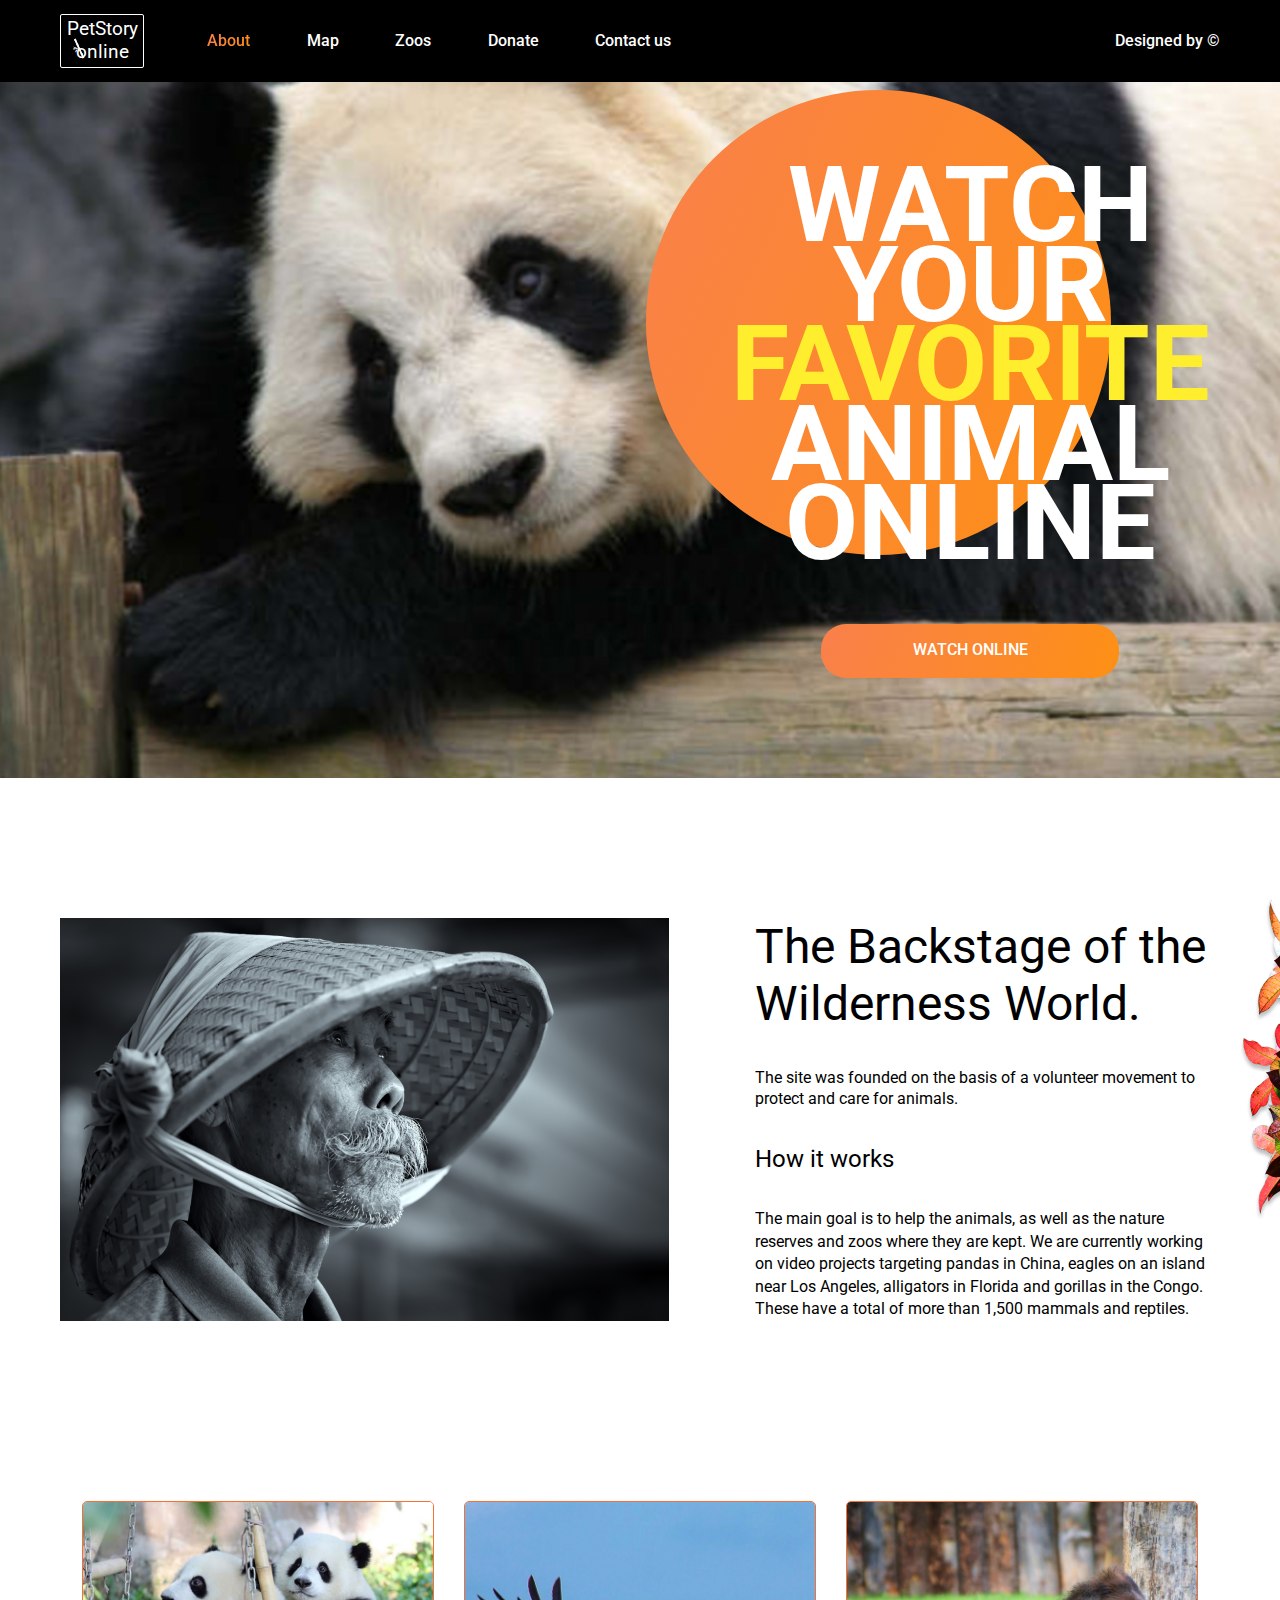
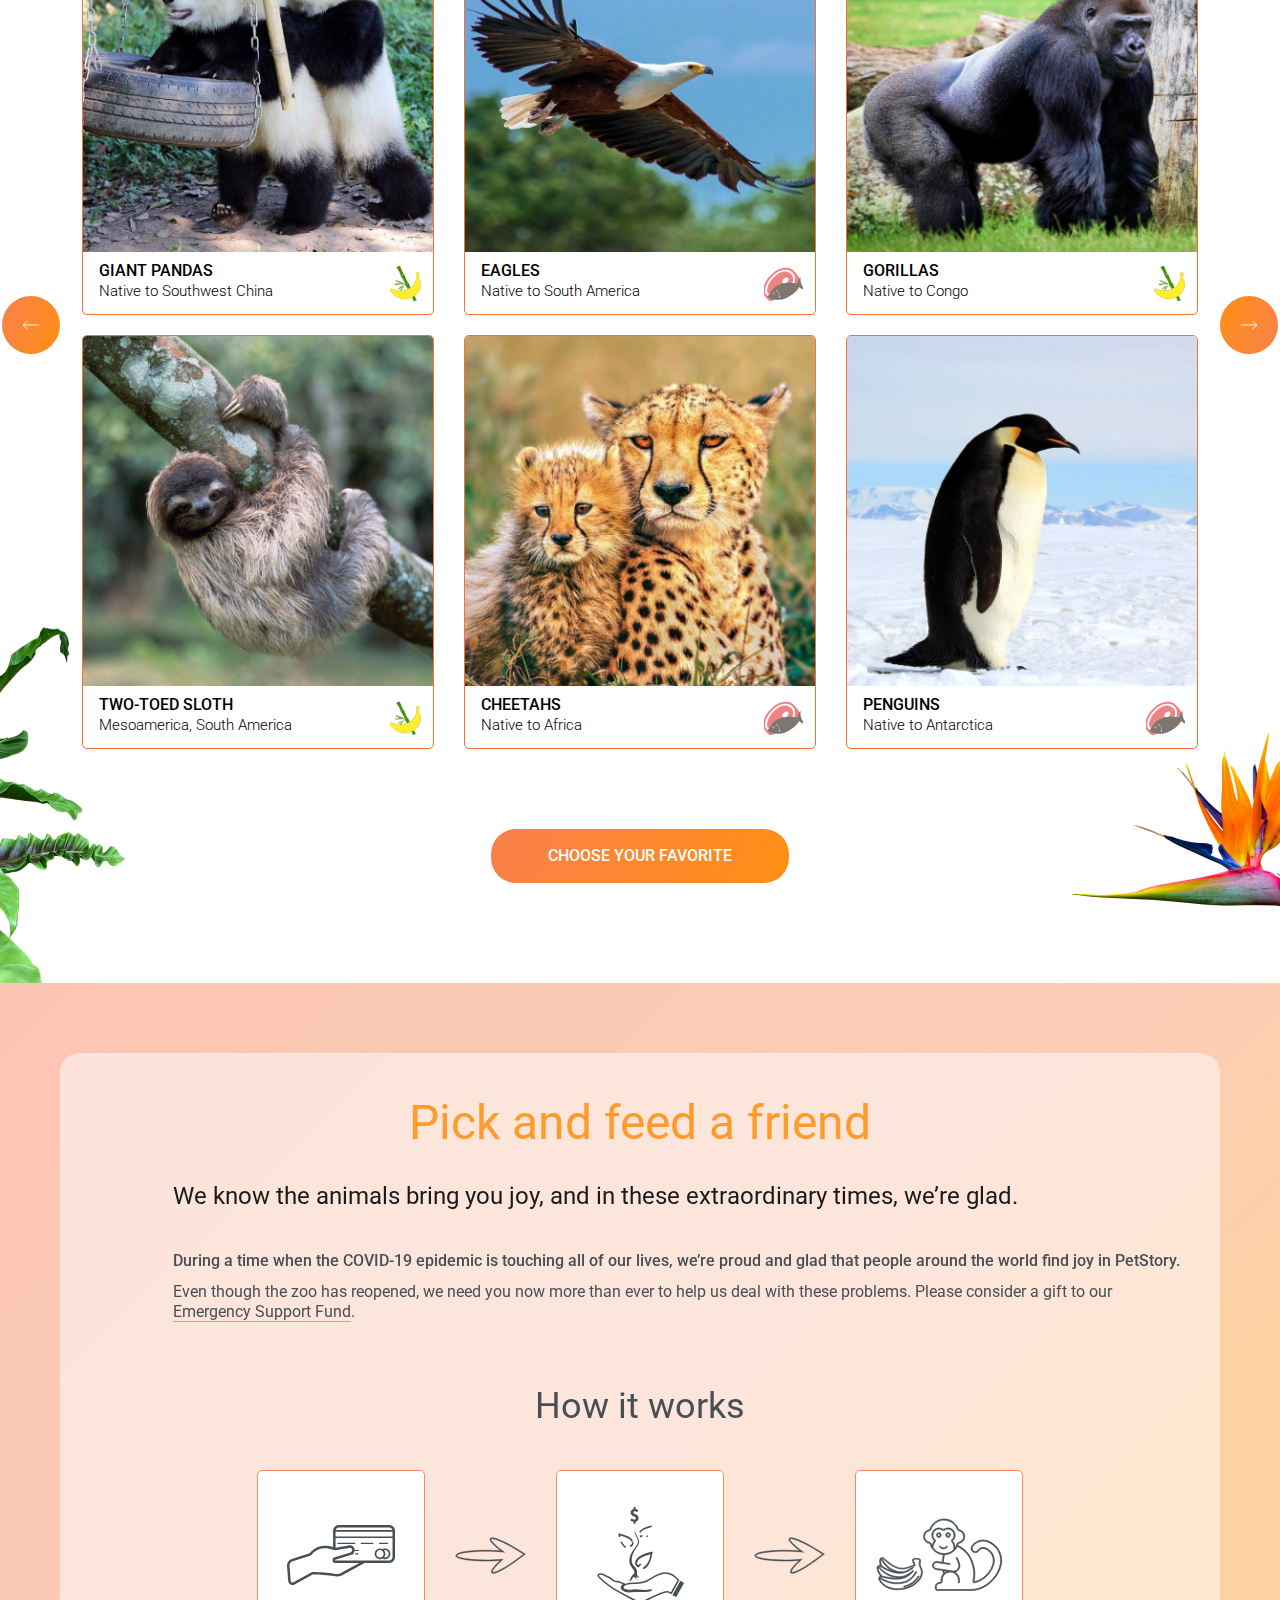
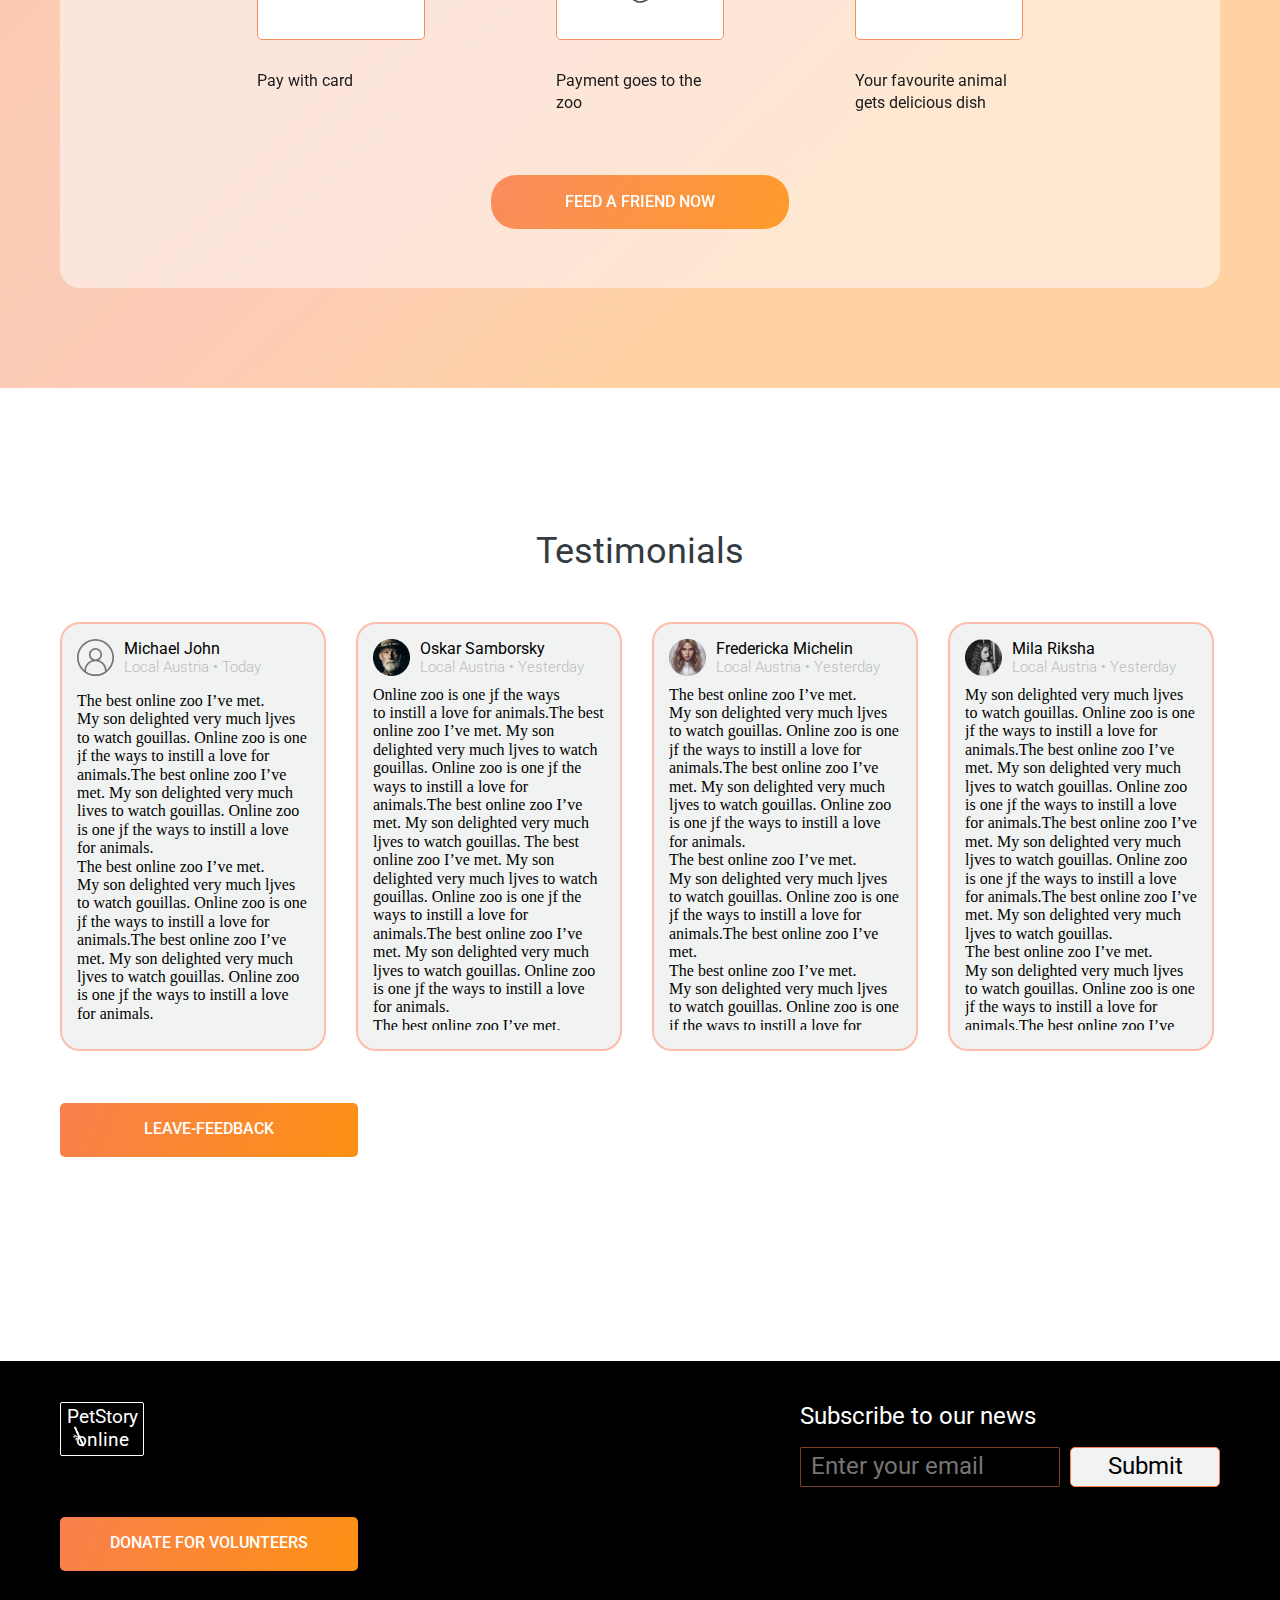
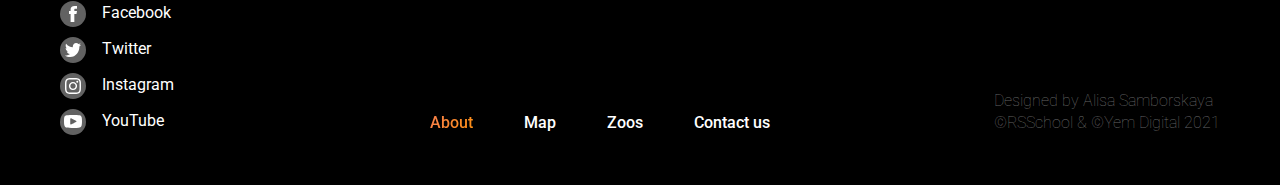
==== pages/main/index.html @ 7a842f22 "fix: elasticity 1600px-width resolution" ====
<!DOCTYPE html>
<html lang="en">

<head>
    <meta charset="UTF-8">
    <link rel="preconnect" href="https://fonts.googleapis.com">
    <link rel="preconnect" href="https://fonts.gstatic.com" crossorigin>
    <link rel="stylesheet"
        href="https://fonts.googleapis.com/css2?family=Roboto:ital,wght@0,300;0,400;0,500;0,700;1,300;1,400;1,500;1,700&display=swap">
    <link rel="stylesheet" href="../../assets/styles/normalize.css">
    <link rel="stylesheet" href="../../assets/styles/myReset.css">
    <link rel="stylesheet" href="styles.css">
    <title>PetStory online - Watch your favorite animal online</title>
</head>

<body>
    <div class="header-wrapper">
        <div class="content-wrapper">

            <h1 class="main-title">PetStory Online</h1>

            <header class="main-header">

                <a href="#" class="logo">
                    <p class="logo-text">PetStory online</p>
                    <svg class="logo-bamboo" width="12" height="21" viewBox="0 0 12 21" fill="none"
                        xmlns="http://www.w3.org/2000/svg">
                        <mask id="path-1-inside-1_52043_54" fill="white">
                            <path fill-rule="evenodd" clip-rule="evenodd"
                                d="M10.3804 19.9314C10.1302 18.9283 9.38426 17.7502 8.80318 16.4777C9.30125 17.5684 9.79932 18.659 10.3804 19.9314ZM11.7837 19.8168C10.9547 18.4569 10.4556 16.9084 9.95636 15.3599C9.54243 14.9089 9.21263 15.0974 8.88283 15.286C8.30623 15.8449 7.72852 15.946 8.39037 16.4845C9.21936 17.8444 9.80044 19.1169 10.2166 20.4836C10.3815 20.3893 10.7113 20.2007 10.8762 20.1064C11.206 19.9179 11.2879 19.6418 11.7837 19.8168ZM8.2221 15.2053C7.97194 14.2022 7.22596 13.024 6.64488 11.7516C7.14295 12.8423 7.64102 13.9329 8.2221 15.2053ZM5.98079 10.2974C5.81364 9.47605 4.98465 8.11615 4.48658 7.0255C4.98465 8.11615 5.3997 9.02501 6.0638 10.4792C6.0638 10.4792 6.0638 10.4792 5.98079 10.2974ZM7.38413 10.1828C6.63814 9.00462 6.13895 7.45615 5.55675 5.7259C5.22582 5.45664 4.89602 5.64521 4.56622 5.83378C3.98963 6.39269 3.41191 6.49377 4.07376 7.0323C4.81974 8.21043 5.48384 9.66462 5.90002 11.0313C6.06492 10.937 6.39472 10.7485 6.55962 10.6542C6.80641 10.2838 6.97131 10.1896 7.38413 10.1828ZM3.82248 5.57131C3.65534 4.74993 2.82634 3.39003 2.32827 2.29938C2.82634 3.39003 3.2414 4.29889 3.90549 5.75309L3.82248 5.57131ZM5.22582 5.45664C4.47984 4.2785 3.98065 2.73003 3.39845 0.999778C3.06752 0.730516 2.73772 0.919086 2.40792 1.10766C1.83133 1.66657 1.1706 1.58588 1.91546 2.30618C2.66144 3.48431 3.32554 4.9385 3.74172 6.3052C3.90662 6.21092 4.23642 6.02235 4.31831 5.74629C4.64811 5.55772 4.81301 5.46343 5.22582 5.45664ZM4.90837 10.6814C4.24764 10.6007 3.75182 10.4257 3.09109 10.345C3.75182 10.4257 4.16463 10.4189 4.90837 10.6814C3.91672 10.3314 3.17298 10.0689 2.26434 9.90077C3.00808 10.1632 3.66881 10.2439 4.66046 10.5939C3.58579 10.0622 2.67716 9.89397 1.85041 9.44973C2.59414 9.7122 3.33788 9.97466 4.41254 10.5064C3.50278 9.88038 2.51113 9.53043 1.51948 9.18047C2.51113 9.53043 3.58579 10.0622 4.90837 10.6814C5.15628 10.7689 5.15628 10.7689 4.90837 10.6814ZM4.57857 10.8699C4.57857 10.8699 4.41367 10.9642 4.33065 10.7825C3.09221 10.8028 2.01867 10.7289 1.02815 10.8368C1.93679 11.005 2.92731 10.8971 3.91784 10.7892C2.92731 10.8971 2.10169 10.9107 1.35907 11.1061C2.1847 11.0925 3.17523 10.9846 4.16575 10.8767C3.34013 10.8903 2.59751 11.0857 1.8549 11.2811C2.84542 11.1732 3.58804 10.9778 4.41367 10.9642C3.83595 11.0653 3.25824 11.1664 2.68052 11.2675C3.25824 11.1664 3.83595 11.0653 4.41367 10.9642C4.57857 10.8699 4.57857 10.8699 4.57857 10.8699ZM5.07664 11.9606C4.74683 12.1492 4.50004 12.5195 4.00534 12.8024C4.33514 12.6138 4.58193 12.2434 5.07664 11.9606C4.58193 12.2434 4.00534 12.8024 3.51064 13.0852C4.00534 12.8024 4.41703 12.3377 4.91174 12.0549C4.25213 12.432 3.59253 12.8092 3.01594 13.3681C3.42763 12.9034 4.08723 12.5263 4.74683 12.1492C4.08723 12.5263 3.42763 12.9034 2.76802 13.2806C3.42763 12.9034 4.16912 12.2502 4.99362 11.7788C5.15853 11.6845 5.24154 11.8663 5.07664 11.9606ZM5.15965 12.1424C4.99475 12.2366 4.99475 12.2366 4.99475 12.2366C4.33627 13.0716 3.84269 13.8123 3.51401 14.4587C3.84269 13.8123 4.33627 13.0716 4.74796 12.607C4.41928 13.2534 4.00759 13.718 3.67891 14.3644C4.00759 13.718 4.50117 12.9773 4.82985 12.3309C4.50117 12.9773 4.33739 13.5294 4.0906 13.8998C4.33739 13.5294 4.66607 12.883 4.99475 12.2366C4.83097 12.7888 4.58418 13.1591 4.50229 13.4352C4.74908 13.0648 4.74796 12.607 4.99475 12.2366L5.15965 12.1424ZM5.57134 11.6777C5.73624 11.5834 5.73624 11.5834 5.90114 11.4892C5.98415 11.6709 5.98415 11.6709 6.23206 11.7584C7.06106 13.1183 7.64214 14.3907 8.05832 15.7574C8.22322 15.6632 8.55302 15.4746 8.71792 15.3803C8.96471 15.01 9.12962 14.9157 9.54243 14.9089C8.79645 13.7307 8.29725 12.1823 7.71505 10.452C7.38413 10.1828 7.05432 10.3713 6.72452 10.5599C6.31283 11.0245 5.90002 11.0313 5.81813 11.3074C5.73512 11.1256 5.4872 11.0381 5.40419 10.8563C5.32118 10.6746 5.07327 10.5871 4.65933 10.136C3.58467 9.60432 1.84928 8.9919 0.940646 8.82372C1.18968 9.36904 2.51226 9.98826 3.58692 10.52C2.51338 10.4461 1.11004 10.5608 0.285532 11.0322C1.11228 11.4764 4.16688 11.3346 5.07439 11.0449C5.07439 11.0449 5.23929 10.9506 5.3223 11.1324C5.57022 11.2199 5.81813 11.3074 5.90114 11.4892C5.73624 11.5834 5.57134 11.6777 5.32343 11.5902C5.32343 11.5902 5.15853 11.6845 4.82872 11.8731C3.92121 12.1627 2.84991 13.0045 2.27332 13.5634C2.76915 13.7384 3.75855 13.1727 4.50004 12.5195C4.00646 13.2602 3.431 14.2769 3.10232 14.9233C3.84493 14.728 5.16077 12.6002 5.24154 11.8663C5.40644 11.772 5.40644 11.772 5.57134 11.6777Z" />
                        </mask>
                        <path fill-rule="evenodd" clip-rule="evenodd"
                            d="M10.3804 19.9314C10.1302 18.9283 9.38426 17.7502 8.80318 16.4777C9.30125 17.5684 9.79932 18.659 10.3804 19.9314ZM11.7837 19.8168C10.9547 18.4569 10.4556 16.9084 9.95636 15.3599C9.54243 14.9089 9.21263 15.0974 8.88283 15.286C8.30623 15.8449 7.72852 15.946 8.39037 16.4845C9.21936 17.8444 9.80044 19.1169 10.2166 20.4836C10.3815 20.3893 10.7113 20.2007 10.8762 20.1064C11.206 19.9179 11.2879 19.6418 11.7837 19.8168ZM8.2221 15.2053C7.97194 14.2022 7.22596 13.024 6.64488 11.7516C7.14295 12.8423 7.64102 13.9329 8.2221 15.2053ZM5.98079 10.2974C5.81364 9.47605 4.98465 8.11615 4.48658 7.0255C4.98465 8.11615 5.3997 9.02501 6.0638 10.4792C6.0638 10.4792 6.0638 10.4792 5.98079 10.2974ZM7.38413 10.1828C6.63814 9.00462 6.13895 7.45615 5.55675 5.7259C5.22582 5.45664 4.89602 5.64521 4.56622 5.83378C3.98963 6.39269 3.41191 6.49377 4.07376 7.0323C4.81974 8.21043 5.48384 9.66462 5.90002 11.0313C6.06492 10.937 6.39472 10.7485 6.55962 10.6542C6.80641 10.2838 6.97131 10.1896 7.38413 10.1828ZM3.82248 5.57131C3.65534 4.74993 2.82634 3.39003 2.32827 2.29938C2.82634 3.39003 3.2414 4.29889 3.90549 5.75309L3.82248 5.57131ZM5.22582 5.45664C4.47984 4.2785 3.98065 2.73003 3.39845 0.999778C3.06752 0.730516 2.73772 0.919086 2.40792 1.10766C1.83133 1.66657 1.1706 1.58588 1.91546 2.30618C2.66144 3.48431 3.32554 4.9385 3.74172 6.3052C3.90662 6.21092 4.23642 6.02235 4.31831 5.74629C4.64811 5.55772 4.81301 5.46343 5.22582 5.45664ZM4.90837 10.6814C4.24764 10.6007 3.75182 10.4257 3.09109 10.345C3.75182 10.4257 4.16463 10.4189 4.90837 10.6814C3.91672 10.3314 3.17298 10.0689 2.26434 9.90077C3.00808 10.1632 3.66881 10.2439 4.66046 10.5939C3.58579 10.0622 2.67716 9.89397 1.85041 9.44973C2.59414 9.7122 3.33788 9.97466 4.41254 10.5064C3.50278 9.88038 2.51113 9.53043 1.51948 9.18047C2.51113 9.53043 3.58579 10.0622 4.90837 10.6814C5.15628 10.7689 5.15628 10.7689 4.90837 10.6814ZM4.57857 10.8699C4.57857 10.8699 4.41367 10.9642 4.33065 10.7825C3.09221 10.8028 2.01867 10.7289 1.02815 10.8368C1.93679 11.005 2.92731 10.8971 3.91784 10.7892C2.92731 10.8971 2.10169 10.9107 1.35907 11.1061C2.1847 11.0925 3.17523 10.9846 4.16575 10.8767C3.34013 10.8903 2.59751 11.0857 1.8549 11.2811C2.84542 11.1732 3.58804 10.9778 4.41367 10.9642C3.83595 11.0653 3.25824 11.1664 2.68052 11.2675C3.25824 11.1664 3.83595 11.0653 4.41367 10.9642C4.57857 10.8699 4.57857 10.8699 4.57857 10.8699ZM5.07664 11.9606C4.74683 12.1492 4.50004 12.5195 4.00534 12.8024C4.33514 12.6138 4.58193 12.2434 5.07664 11.9606C4.58193 12.2434 4.00534 12.8024 3.51064 13.0852C4.00534 12.8024 4.41703 12.3377 4.91174 12.0549C4.25213 12.432 3.59253 12.8092 3.01594 13.3681C3.42763 12.9034 4.08723 12.5263 4.74683 12.1492C4.08723 12.5263 3.42763 12.9034 2.76802 13.2806C3.42763 12.9034 4.16912 12.2502 4.99362 11.7788C5.15853 11.6845 5.24154 11.8663 5.07664 11.9606ZM5.15965 12.1424C4.99475 12.2366 4.99475 12.2366 4.99475 12.2366C4.33627 13.0716 3.84269 13.8123 3.51401 14.4587C3.84269 13.8123 4.33627 13.0716 4.74796 12.607C4.41928 13.2534 4.00759 13.718 3.67891 14.3644C4.00759 13.718 4.50117 12.9773 4.82985 12.3309C4.50117 12.9773 4.33739 13.5294 4.0906 13.8998C4.33739 13.5294 4.66607 12.883 4.99475 12.2366C4.83097 12.7888 4.58418 13.1591 4.50229 13.4352C4.74908 13.0648 4.74796 12.607 4.99475 12.2366L5.15965 12.1424ZM5.57134 11.6777C5.73624 11.5834 5.73624 11.5834 5.90114 11.4892C5.98415 11.6709 5.98415 11.6709 6.23206 11.7584C7.06106 13.1183 7.64214 14.3907 8.05832 15.7574C8.22322 15.6632 8.55302 15.4746 8.71792 15.3803C8.96471 15.01 9.12962 14.9157 9.54243 14.9089C8.79645 13.7307 8.29725 12.1823 7.71505 10.452C7.38413 10.1828 7.05432 10.3713 6.72452 10.5599C6.31283 11.0245 5.90002 11.0313 5.81813 11.3074C5.73512 11.1256 5.4872 11.0381 5.40419 10.8563C5.32118 10.6746 5.07327 10.5871 4.65933 10.136C3.58467 9.60432 1.84928 8.9919 0.940646 8.82372C1.18968 9.36904 2.51226 9.98826 3.58692 10.52C2.51338 10.4461 1.11004 10.5608 0.285532 11.0322C1.11228 11.4764 4.16688 11.3346 5.07439 11.0449C5.07439 11.0449 5.23929 10.9506 5.3223 11.1324C5.57022 11.2199 5.81813 11.3074 5.90114 11.4892C5.73624 11.5834 5.57134 11.6777 5.32343 11.5902C5.32343 11.5902 5.15853 11.6845 4.82872 11.8731C3.92121 12.1627 2.84991 13.0045 2.27332 13.5634C2.76915 13.7384 3.75855 13.1727 4.50004 12.5195C4.00646 13.2602 3.431 14.2769 3.10232 14.9233C3.84493 14.728 5.16077 12.6002 5.24154 11.8663C5.40644 11.772 5.40644 11.772 5.57134 11.6777Z"
                            fill="white" />
                        <path class="logo-bamboo-color"
                            d="M10.3804 19.9314L11.4861 19.5538L9.34873 20.5213L10.3804 19.9314ZM11.7837 19.8168L12.75 19.1035L14.5911 22.1236L11.3761 20.9891L11.7837 19.8168ZM9.95636 15.3599L10.7907 14.4711L10.9596 14.655L11.0391 14.9017L9.95636 15.3599ZM8.88283 15.286L8.14298 14.3906L8.25575 14.2813L8.38915 14.205L8.88283 15.286ZM8.39037 16.4845L9.11024 15.4877L9.25613 15.6064L9.35659 15.7712L8.39037 16.4845ZM10.2166 20.4836L10.7103 21.5646L9.52906 22.24L9.1279 20.9226L10.2166 20.4836ZM8.2221 15.2053L9.32782 14.8277L7.19043 15.7952L8.2221 15.2053ZM5.98079 10.2974L4.94911 10.8873L4.89126 10.7606L4.86293 10.6214L5.98079 10.2974ZM7.38413 10.1828L8.33999 9.45278L9.55875 11.3776L7.34077 11.4141L7.38413 10.1828ZM5.55675 5.7259L6.27662 4.72909L6.52685 4.93269L6.63457 5.25282L5.55675 5.7259ZM4.56622 5.83378L3.82637 4.93835L3.93915 4.82903L4.07255 4.75276L4.56622 5.83378ZM4.07376 7.0323L4.79363 6.03549L4.93191 6.148L5.02962 6.30232L4.07376 7.0323ZM5.90002 11.0313L6.39369 12.1123L5.21245 12.7877L4.8113 11.4704L5.90002 11.0313ZM6.55962 10.6542L7.47681 11.3363L7.30808 11.5895L7.05329 11.7352L6.55962 10.6542ZM3.82248 5.57131L2.79081 6.16119L2.73296 6.03451L2.70462 5.89528L3.82248 5.57131ZM5.22582 5.45664L6.18169 4.72666L7.40045 6.65146L5.18246 6.68798L5.22582 5.45664ZM3.39845 0.999778L4.11831 0.00296963L4.36855 0.206575L4.47626 0.526705L3.39845 0.999778ZM2.40792 1.10766L1.66807 0.212231L1.78085 0.102914L1.91424 0.0266414L2.40792 1.10766ZM1.91546 2.30618L2.70433 1.37062L2.7993 1.46246L2.87132 1.5762L1.91546 2.30618ZM3.74172 6.3052L4.23539 7.38622L3.05415 8.06162L2.653 6.74426L3.74172 6.3052ZM4.31831 5.74629L3.23043 5.42905L3.38191 4.91841L3.82463 4.66527L4.31831 5.74629ZM2.26434 9.90077L1.85671 11.0731L2.51582 8.68672L2.26434 9.90077ZM4.66046 10.5939L5.18283 9.46999L4.25283 11.7662L4.66046 10.5939ZM1.85041 9.44973L1.29694 10.5576L2.25804 8.27741L1.85041 9.44973ZM4.41254 10.5064L5.06413 9.45843L3.89017 11.6303L4.41254 10.5064ZM4.33065 10.7825L4.37401 9.55111L5.0642 9.53975L5.36233 10.1926L4.33065 10.7825ZM1.02815 10.8368L0.776674 12.0509L0.973266 9.61164L1.02815 10.8368ZM1.35907 11.1061L1.31571 12.3374L1.14404 9.91059L1.35907 11.1061ZM4.16575 10.8767L4.20911 9.6454L4.22063 12.1019L4.16575 10.8767ZM1.8549 11.2811L1.90978 12.5062L1.63987 10.0856L1.8549 11.2811ZM4.41367 10.9642L4.45702 9.73289L4.53813 12.1795L4.41367 10.9642ZM4.41367 10.9642L4.90734 12.0452L4.73169 12.1457L4.53813 12.1795L4.41367 10.9642ZM3.01594 13.3681L3.75578 14.2635L2.20868 12.5432L3.01594 13.3681ZM4.99475 12.2366L4.13957 11.469L4.29285 11.2747L4.50107 11.1556L4.99475 12.2366ZM4.74796 12.607L3.9407 11.7821L5.74452 13.1533L4.74796 12.607ZM4.99475 12.2366L3.99818 11.6903L6.08262 12.5539L4.99475 12.2366ZM4.50229 13.4352L5.41948 14.1173L3.41441 13.1179L4.50229 13.4352ZM4.99475 12.2366L4.07756 11.5545L4.24629 11.3013L4.50107 11.1556L4.99475 12.2366ZM5.90114 11.4892L5.40747 10.4081L6.43914 9.81826L6.93281 10.8993L5.90114 11.4892ZM6.23206 11.7584L6.63969 10.5861L6.99488 10.7114L7.19828 11.0451L6.23206 11.7584ZM8.05832 15.7574L8.55199 16.8385L7.37076 17.5139L6.9696 16.1965L8.05832 15.7574ZM8.71792 15.3803L9.63512 16.0624L9.46638 16.3156L9.2116 16.4613L8.71792 15.3803ZM9.54243 14.9089L10.4983 14.1789L11.7171 16.1037L9.49907 16.1402L9.54243 14.9089ZM7.71505 10.452L8.43492 9.45521L8.68515 9.65881L8.79287 9.97894L7.71505 10.452ZM6.72452 10.5599L5.91727 9.73498L6.0552 9.57931L6.23085 9.47888L6.72452 10.5599ZM5.81813 11.3074L6.906 11.6246L6.02235 14.6035L4.78646 11.8973L5.81813 11.3074ZM4.65933 10.136L5.18171 9.01216L5.35809 9.09943L5.4937 9.2472L4.65933 10.136ZM0.940646 8.82372L-0.0910275 9.4136L-1.10937 7.18369L1.19212 7.60967L0.940646 8.82372ZM3.58692 10.52L4.10929 9.3961L3.45371 11.749L3.58692 10.52ZM0.285532 11.0322L-0.267937 12.14L-2.21065 11.0962L-0.208141 9.95118L0.285532 11.0322ZM5.07439 11.0449L5.56806 12.1259L5.46071 12.1873L5.34507 12.2242L5.07439 11.0449ZM5.3223 11.1324L4.91468 12.3047L4.48783 12.1541L4.29063 11.7223L5.3223 11.1324ZM5.90114 11.4892L6.93281 10.8993L7.42649 11.9803L6.39481 12.5702L5.90114 11.4892ZM5.32343 11.5902L4.82975 10.5092L5.27248 10.2561L5.73106 10.4179L5.32343 11.5902ZM4.82872 11.8731L5.3224 12.9541L5.21504 13.0155L5.09941 13.0524L4.82872 11.8731ZM2.27332 13.5634L1.86569 14.7358L0.0583257 14.0979L1.53348 12.668L2.27332 13.5634ZM4.50004 12.5195L3.80453 11.5831L5.41724 13.2016L4.50004 12.5195ZM3.10232 14.9233L3.31734 16.1188L0.896198 16.7558L2.10575 14.377L3.10232 14.9233ZM5.24154 11.8663L4.10586 11.7859L4.18026 11.1098L4.74786 10.7853L5.24154 11.8663ZM9.27468 20.309C9.18569 19.9522 8.99236 19.5116 8.70294 18.9345C8.43573 18.4018 8.07328 17.7284 7.77151 17.0676L9.83485 15.8879C10.1142 16.4995 10.4152 17.0514 10.7288 17.6766C11.0202 18.2575 11.325 18.9076 11.4861 19.5538L9.27468 20.309ZM9.83485 15.8879C9.83583 15.89 9.8368 15.8921 9.83777 15.8943C9.83874 15.8964 9.83972 15.8985 9.84069 15.9006C9.84166 15.9028 9.84264 15.9049 9.84361 15.907C9.84458 15.9092 9.84555 15.9113 9.84653 15.9134C9.8475 15.9156 9.84847 15.9177 9.84945 15.9198C9.85042 15.9219 9.85139 15.9241 9.85236 15.9262C9.85334 15.9283 9.85431 15.9305 9.85528 15.9326C9.85626 15.9347 9.85723 15.9369 9.8582 15.939C9.85917 15.9411 9.86015 15.9432 9.86112 15.9454C9.86209 15.9475 9.86307 15.9496 9.86404 15.9518C9.86501 15.9539 9.86598 15.956 9.86696 15.9582C9.86793 15.9603 9.8689 15.9624 9.86988 15.9646C9.87085 15.9667 9.87182 15.9688 9.87279 15.9709C9.87377 15.9731 9.87474 15.9752 9.87571 15.9773C9.87669 15.9795 9.87766 15.9816 9.87863 15.9837C9.8796 15.9859 9.88058 15.988 9.88155 15.9901C9.88252 15.9922 9.8835 15.9944 9.88447 15.9965C9.88544 15.9986 9.88642 16.0008 9.88739 16.0029C9.88836 16.005 9.88933 16.0072 9.89031 16.0093C9.89128 16.0114 9.89225 16.0136 9.89323 16.0157C9.8942 16.0178 9.89517 16.0199 9.89615 16.0221C9.89712 16.0242 9.89809 16.0263 9.89906 16.0285C9.90004 16.0306 9.90101 16.0327 9.90198 16.0349C9.90296 16.037 9.90393 16.0391 9.9049 16.0413C9.90588 16.0434 9.90685 16.0455 9.90782 16.0476C9.9088 16.0498 9.90977 16.0519 9.91074 16.054C9.91172 16.0562 9.91269 16.0583 9.91366 16.0604C9.91464 16.0626 9.91561 16.0647 9.91658 16.0668C9.91756 16.069 9.91853 16.0711 9.9195 16.0732C9.92048 16.0754 9.92145 16.0775 9.92242 16.0796C9.9234 16.0817 9.92437 16.0839 9.92534 16.086C9.92632 16.0881 9.92729 16.0903 9.92826 16.0924C9.92924 16.0945 9.93021 16.0967 9.93118 16.0988C9.93216 16.1009 9.93313 16.1031 9.9341 16.1052C9.93508 16.1073 9.93605 16.1095 9.93702 16.1116C9.938 16.1137 9.93897 16.1159 9.93994 16.118C9.94092 16.1201 9.94189 16.1222 9.94287 16.1244C9.94384 16.1265 9.94481 16.1286 9.94579 16.1308C9.94676 16.1329 9.94773 16.135 9.94871 16.1372C9.94968 16.1393 9.95065 16.1414 9.95163 16.1436C9.9526 16.1457 9.95358 16.1478 9.95455 16.15C9.95552 16.1521 9.9565 16.1542 9.95747 16.1564C9.95845 16.1585 9.95942 16.1606 9.96039 16.1628C9.96137 16.1649 9.96234 16.167 9.96332 16.1692C9.96429 16.1713 9.96526 16.1734 9.96624 16.1756C9.96721 16.1777 9.96819 16.1798 9.96916 16.182C9.97013 16.1841 9.97111 16.1862 9.97208 16.1884C9.97306 16.1905 9.97403 16.1926 9.975 16.1948C9.97598 16.1969 9.97695 16.199 9.97793 16.2012C9.9789 16.2033 9.97988 16.2054 9.98085 16.2076C9.98182 16.2097 9.9828 16.2118 9.98377 16.214C9.98475 16.2161 9.98572 16.2182 9.9867 16.2204C9.98767 16.2225 9.98865 16.2246 9.98962 16.2268C9.99059 16.2289 9.99157 16.231 9.99254 16.2332C9.99352 16.2353 9.99449 16.2374 9.99547 16.2396C9.99644 16.2417 9.99742 16.2438 9.99839 16.246C9.99937 16.2481 10.0003 16.2502 10.0013 16.2524C10.0023 16.2545 10.0033 16.2566 10.0042 16.2588C10.0052 16.2609 10.0062 16.263 10.0072 16.2652C10.0081 16.2673 10.0091 16.2694 10.0101 16.2716C10.0111 16.2737 10.012 16.2759 10.013 16.278C10.014 16.2801 10.015 16.2823 10.0159 16.2844C10.0169 16.2865 10.0179 16.2887 10.0189 16.2908C10.0198 16.2929 10.0208 16.2951 10.0218 16.2972C10.0228 16.2993 10.0237 16.3015 10.0247 16.3036C10.0257 16.3058 10.0267 16.3079 10.0276 16.31C10.0286 16.3122 10.0296 16.3143 10.0306 16.3164C10.0315 16.3186 10.0325 16.3207 10.0335 16.3228C10.0345 16.325 10.0354 16.3271 10.0364 16.3293C10.0374 16.3314 10.0384 16.3335 10.0394 16.3357C10.0403 16.3378 10.0413 16.3399 10.0423 16.3421C10.0433 16.3442 10.0442 16.3463 10.0452 16.3485C10.0462 16.3506 10.0472 16.3528 10.0481 16.3549C10.0491 16.357 10.0501 16.3592 10.0511 16.3613C10.052 16.3634 10.053 16.3656 10.054 16.3677C10.055 16.3699 10.0559 16.372 10.0569 16.3741C10.0579 16.3763 10.0589 16.3784 10.0599 16.3805C10.0608 16.3827 10.0618 16.3848 10.0628 16.387C10.0638 16.3891 10.0647 16.3912 10.0657 16.3934C10.0667 16.3955 10.0677 16.3977 10.0686 16.3998C10.0696 16.4019 10.0706 16.4041 10.0716 16.4062C10.0725 16.4084 10.0735 16.4105 10.0745 16.4126C10.0755 16.4148 10.0765 16.4169 10.0774 16.419C10.0784 16.4212 10.0794 16.4233 10.0804 16.4255C10.0813 16.4276 10.0823 16.4297 10.0833 16.4319C10.0843 16.434 10.0853 16.4362 10.0862 16.4383C10.0872 16.4404 10.0882 16.4426 10.0892 16.4447C10.0901 16.4469 10.0911 16.449 10.0921 16.4511C10.0931 16.4533 10.094 16.4554 10.095 16.4576C10.096 16.4597 10.097 16.4619 10.098 16.464C10.0989 16.4661 10.0999 16.4683 10.1009 16.4704C10.1019 16.4726 10.1028 16.4747 10.1038 16.4768C10.1048 16.479 10.1058 16.4811 10.1068 16.4833C10.1077 16.4854 10.1087 16.4876 10.1097 16.4897C10.1107 16.4918 10.1117 16.494 10.1126 16.4961C10.1136 16.4983 10.1146 16.5004 10.1156 16.5025C10.1165 16.5047 10.1175 16.5068 10.1185 16.509C10.1195 16.5111 10.1205 16.5133 10.1214 16.5154C10.1224 16.5175 10.1234 16.5197 10.1244 16.5218C10.1254 16.524 10.1263 16.5261 10.1273 16.5283C10.1283 16.5304 10.1293 16.5326 10.1302 16.5347C10.1312 16.5368 10.1322 16.539 10.1332 16.5411C10.1342 16.5433 10.1351 16.5454 10.1361 16.5476C10.1371 16.5497 10.1381 16.5519 10.1391 16.554C10.14 16.5561 10.141 16.5583 10.142 16.5604C10.143 16.5626 10.144 16.5647 10.1449 16.5669C10.1459 16.569 10.1469 16.5712 10.1479 16.5733C10.1489 16.5754 10.1498 16.5776 10.1508 16.5797C10.1518 16.5819 10.1528 16.584 10.1538 16.5862C10.1547 16.5883 10.1557 16.5905 10.1567 16.5926C10.1577 16.5948 10.1587 16.5969 10.1596 16.5991C10.1606 16.6012 10.1616 16.6034 10.1626 16.6055C10.1636 16.6076 10.1645 16.6098 10.1655 16.6119C10.1665 16.6141 10.1675 16.6162 10.1685 16.6184C10.1694 16.6205 10.1704 16.6227 10.1714 16.6248C10.1724 16.627 10.1734 16.6291 10.1744 16.6313C10.1753 16.6334 10.1763 16.6356 10.1773 16.6377C10.1783 16.6399 10.1793 16.642 10.1802 16.6442C10.1812 16.6463 10.1822 16.6485 10.1832 16.6506C10.1842 16.6528 10.1851 16.6549 10.1861 16.6571C10.1871 16.6592 10.1881 16.6614 10.1891 16.6635C10.1901 16.6657 10.191 16.6678 10.192 16.67C10.193 16.6721 10.194 16.6743 10.195 16.6764C10.1959 16.6786 10.1969 16.6807 10.1979 16.6829C10.1989 16.685 10.1999 16.6872 10.2009 16.6893C10.2018 16.6915 10.2028 16.6936 10.2038 16.6958C10.2048 16.6979 10.2058 16.7001 10.2068 16.7022C10.2077 16.7044 10.2087 16.7065 10.2097 16.7087C10.2107 16.7108 10.2117 16.713 10.2127 16.7151C10.2136 16.7173 10.2146 16.7194 10.2156 16.7216C10.2166 16.7238 10.2176 16.7259 10.2186 16.7281C10.2195 16.7302 10.2205 16.7324 10.2215 16.7345C10.2225 16.7367 10.2235 16.7388 10.2245 16.741C10.2254 16.7431 10.2264 16.7453 10.2274 16.7474C10.2284 16.7496 10.2294 16.7518 10.2304 16.7539C10.2313 16.7561 10.2323 16.7582 10.2333 16.7604C10.2343 16.7625 10.2353 16.7647 10.2363 16.7668C10.2372 16.769 10.2382 16.7712 10.2392 16.7733C10.2402 16.7755 10.2412 16.7776 10.2422 16.7798C10.2432 16.7819 10.2441 16.7841 10.2451 16.7862C10.2461 16.7884 10.2471 16.7906 10.2481 16.7927C10.2491 16.7949 10.25 16.797 10.251 16.7992C10.252 16.8013 10.253 16.8035 10.254 16.8057C10.255 16.8078 10.256 16.81 10.2569 16.8121C10.2579 16.8143 10.2589 16.8165 10.2599 16.8186C10.2609 16.8208 10.2619 16.8229 10.2629 16.8251C10.2638 16.8272 10.2648 16.8294 10.2658 16.8316C10.2668 16.8337 10.2678 16.8359 10.2688 16.838C10.2698 16.8402 10.2708 16.8424 10.2717 16.8445C10.2727 16.8467 10.2737 16.8488 10.2747 16.851C10.2757 16.8532 10.2767 16.8553 10.2777 16.8575C10.2786 16.8596 10.2796 16.8618 10.2806 16.864C10.2816 16.8661 10.2826 16.8683 10.2836 16.8705C10.2846 16.8726 10.2856 16.8748 10.2865 16.8769C10.2875 16.8791 10.2885 16.8813 10.2895 16.8834C10.2905 16.8856 10.2915 16.8878 10.2925 16.8899C10.2935 16.8921 10.2944 16.8942 10.2954 16.8964C10.2964 16.8986 10.2974 16.9007 10.2984 16.9029C10.2994 16.9051 10.3004 16.9072 10.3014 16.9094C10.3024 16.9116 10.3033 16.9137 10.3043 16.9159C10.3053 16.9181 10.3063 16.9202 10.3073 16.9224C10.3083 16.9245 10.3093 16.9267 10.3103 16.9289C10.3112 16.931 10.3122 16.9332 10.3132 16.9354C10.3142 16.9375 10.3152 16.9397 10.3162 16.9419C10.3172 16.944 10.3182 16.9462 10.3192 16.9484C10.3202 16.9505 10.3211 16.9527 10.3221 16.9549C10.3231 16.957 10.3241 16.9592 10.3251 16.9614C10.3261 16.9635 10.3271 16.9657 10.3281 16.9679C10.3291 16.9701 10.3301 16.9722 10.331 16.9744C10.332 16.9766 10.333 16.9787 10.334 16.9809C10.335 16.9831 10.336 16.9852 10.337 16.9874C10.338 16.9896 10.339 16.9917 10.34 16.9939C10.341 16.9961 10.3419 16.9983 10.3429 17.0004C10.3439 17.0026 10.3449 17.0048 10.3459 17.0069C10.3469 17.0091 10.3479 17.0113 10.3489 17.0135C10.3499 17.0156 10.3509 17.0178 10.3519 17.02C10.3529 17.0221 10.3538 17.0243 10.3548 17.0265C10.3558 17.0287 10.3568 17.0308 10.3578 17.033C10.3588 17.0352 10.3598 17.0374 10.3608 17.0395C10.3618 17.0417 10.3628 17.0439 10.3638 17.046C10.3648 17.0482 10.3658 17.0504 10.3667 17.0526C10.3677 17.0547 10.3687 17.0569 10.3697 17.0591C10.3707 17.0613 10.3717 17.0634 10.3727 17.0656C10.3737 17.0678 10.3747 17.07 10.3757 17.0721C10.3767 17.0743 10.3777 17.0765 10.3787 17.0787C10.3797 17.0809 10.3807 17.083 10.3817 17.0852C10.3826 17.0874 10.3836 17.0896 10.3846 17.0917C10.3856 17.0939 10.3866 17.0961 10.3876 17.0983C10.3886 17.1005 10.3896 17.1026 10.3906 17.1048C10.3916 17.107 10.3926 17.1092 10.3936 17.1113C10.3946 17.1135 10.3956 17.1157 10.3966 17.1179C10.3976 17.1201 10.3986 17.1222 10.3996 17.1244C10.4006 17.1266 10.4016 17.1288 10.4025 17.131C10.4035 17.1331 10.4045 17.1353 10.4055 17.1375C10.4065 17.1397 10.4075 17.1419 10.4085 17.144C10.4095 17.1462 10.4105 17.1484 10.4115 17.1506C10.4125 17.1528 10.4135 17.155 10.4145 17.1571C10.4155 17.1593 10.4165 17.1615 10.4175 17.1637C10.4185 17.1659 10.4195 17.1681 10.4205 17.1702C10.4215 17.1724 10.4225 17.1746 10.4235 17.1768C10.4245 17.179 10.4255 17.1812 10.4265 17.1833C10.4275 17.1855 10.4285 17.1877 10.4295 17.1899C10.4305 17.1921 10.4315 17.1943 10.4325 17.1965C10.4335 17.1986 10.4345 17.2008 10.4355 17.203C10.4365 17.2052 10.4375 17.2074 10.4384 17.2096C10.4394 17.2118 10.4404 17.214 10.4414 17.2161C10.4424 17.2183 10.4434 17.2205 10.4444 17.2227C10.4454 17.2249 10.4464 17.2271 10.4474 17.2293C10.4484 17.2315 10.4494 17.2336 10.4504 17.2358C10.4514 17.238 10.4524 17.2402 10.4534 17.2424C10.4544 17.2446 10.4554 17.2468 10.4564 17.249C10.4574 17.2512 10.4584 17.2534 10.4594 17.2556C10.4604 17.2577 10.4614 17.2599 10.4624 17.2621C10.4634 17.2643 10.4644 17.2665 10.4654 17.2687C10.4664 17.2709 10.4675 17.2731 10.4685 17.2753C10.4695 17.2775 10.4705 17.2797 10.4715 17.2819C10.4725 17.284 10.4735 17.2862 10.4745 17.2884C10.4755 17.2906 10.4765 17.2928 10.4775 17.295C10.4785 17.2972 10.4795 17.2994 10.4805 17.3016C10.4815 17.3038 10.4825 17.306 10.4835 17.3082C10.4845 17.3104 10.4855 17.3126 10.4865 17.3148C10.4875 17.317 10.4885 17.3192 10.4895 17.3214C10.4905 17.3236 10.4915 17.3258 10.4925 17.328C10.4935 17.3302 10.4945 17.3324 10.4955 17.3346C10.4965 17.3368 10.4975 17.3389 10.4985 17.3411C10.4995 17.3433 10.5005 17.3455 10.5015 17.3477C10.5026 17.3499 10.5036 17.3521 10.5046 17.3543C10.5056 17.3565 10.5066 17.3587 10.5076 17.3609C10.5086 17.3631 10.5096 17.3653 10.5106 17.3675C10.5116 17.3697 10.5126 17.372 10.5136 17.3742C10.5146 17.3764 10.5156 17.3786 10.5166 17.3808C10.5176 17.383 10.5186 17.3852 10.5196 17.3874C10.5206 17.3896 10.5217 17.3918 10.5227 17.394C10.5237 17.3962 10.5247 17.3984 10.5257 17.4006C10.5267 17.4028 10.5277 17.405 10.5287 17.4072C10.5297 17.4094 10.5307 17.4116 10.5317 17.4138C10.5327 17.416 10.5337 17.4182 10.5347 17.4204C10.5358 17.4226 10.5368 17.4248 10.5378 17.4271C10.5388 17.4293 10.5398 17.4315 10.5408 17.4337C10.5418 17.4359 10.5428 17.4381 10.5438 17.4403C10.5448 17.4425 10.5458 17.4447 10.5468 17.4469C10.5478 17.4491 10.5489 17.4513 10.5499 17.4536C10.5509 17.4558 10.5519 17.458 10.5529 17.4602C10.5539 17.4624 10.5549 17.4646 10.5559 17.4668C10.5569 17.469 10.5579 17.4712 10.559 17.4734C10.56 17.4757 10.561 17.4779 10.562 17.4801C10.563 17.4823 10.564 17.4845 10.565 17.4867C10.566 17.4889 10.567 17.4911 10.568 17.4934C10.5691 17.4956 10.5701 17.4978 10.5711 17.5C10.5721 17.5022 10.5731 17.5044 10.5741 17.5066C10.5751 17.5089 10.5761 17.5111 10.5771 17.5133C10.5782 17.5155 10.5792 17.5177 10.5802 17.5199C10.5812 17.5222 10.5822 17.5244 10.5832 17.5266C10.5842 17.5288 10.5852 17.531 10.5863 17.5332C10.5873 17.5355 10.5883 17.5377 10.5893 17.5399C10.5903 17.5421 10.5913 17.5443 10.5923 17.5465C10.5933 17.5488 10.5944 17.551 10.5954 17.5532C10.5964 17.5554 10.5974 17.5576 10.5984 17.5599C10.5994 17.5621 10.6004 17.5643 10.6015 17.5665C10.6025 17.5687 10.6035 17.571 10.6045 17.5732C10.6055 17.5754 10.6065 17.5776 10.6075 17.5799C10.6086 17.5821 10.6096 17.5843 10.6106 17.5865C10.6116 17.5888 10.6126 17.591 10.6136 17.5932C10.6147 17.5954 10.6157 17.5976 10.6167 17.5999C10.6177 17.6021 10.6187 17.6043 10.6197 17.6065C10.6208 17.6088 10.6218 17.611 10.6228 17.6132C10.6238 17.6154 10.6248 17.6177 10.6258 17.6199C10.6269 17.6221 10.6279 17.6244 10.6289 17.6266C10.6299 17.6288 10.6309 17.631 10.6319 17.6333C10.633 17.6355 10.634 17.6377 10.635 17.64C10.636 17.6422 10.637 17.6444 10.638 17.6466C10.6391 17.6489 10.6401 17.6511 10.6411 17.6533C10.6421 17.6556 10.6431 17.6578 10.6442 17.66C10.6452 17.6623 10.6462 17.6645 10.6472 17.6667C10.6482 17.6689 10.6493 17.6712 10.6503 17.6734C10.6513 17.6756 10.6523 17.6779 10.6533 17.6801C10.6543 17.6823 10.6554 17.6846 10.6564 17.6868C10.6574 17.689 10.6584 17.6913 10.6595 17.6935C10.6605 17.6958 10.6615 17.698 10.6625 17.7002C10.6635 17.7025 10.6646 17.7047 10.6656 17.7069C10.6666 17.7092 10.6676 17.7114 10.6686 17.7136C10.6697 17.7159 10.6707 17.7181 10.6717 17.7204C10.6727 17.7226 10.6738 17.7248 10.6748 17.7271C10.6758 17.7293 10.6768 17.7315 10.6778 17.7338C10.6789 17.736 10.6799 17.7383 10.6809 17.7405C10.6819 17.7427 10.683 17.745 10.684 17.7472C10.685 17.7495 10.686 17.7517 10.687 17.7539C10.6881 17.7562 10.6891 17.7584 10.6901 17.7607C10.6911 17.7629 10.6922 17.7652 10.6932 17.7674C10.6942 17.7696 10.6952 17.7719 10.6963 17.7741C10.6973 17.7764 10.6983 17.7786 10.6993 17.7809C10.7004 17.7831 10.7014 17.7854 10.7024 17.7876C10.7034 17.7898 10.7045 17.7921 10.7055 17.7943C10.7065 17.7966 10.7075 17.7988 10.7086 17.8011C10.7096 17.8033 10.7106 17.8056 10.7117 17.8078C10.7127 17.8101 10.7137 17.8123 10.7147 17.8146C10.7158 17.8168 10.7168 17.8191 10.7178 17.8213C10.7188 17.8236 10.7199 17.8258 10.7209 17.8281C10.7219 17.8303 10.723 17.8326 10.724 17.8348C10.725 17.8371 10.726 17.8393 10.7271 17.8416C10.7281 17.8438 10.7291 17.8461 10.7302 17.8483C10.7312 17.8506 10.7322 17.8528 10.7332 17.8551C10.7343 17.8573 10.7353 17.8596 10.7363 17.8619C10.7374 17.8641 10.7384 17.8664 10.7394 17.8686C10.7404 17.8709 10.7415 17.8731 10.7425 17.8754C10.7435 17.8776 10.7446 17.8799 10.7456 17.8822C10.7466 17.8844 10.7477 17.8867 10.7487 17.8889C10.7497 17.8912 10.7508 17.8934 10.7518 17.8957C10.7528 17.898 10.7538 17.9002 10.7549 17.9025C10.7559 17.9047 10.7569 17.907 10.758 17.9093C10.759 17.9115 10.76 17.9138 10.7611 17.916C10.7621 17.9183 10.7631 17.9206 10.7642 17.9228C10.7652 17.9251 10.7662 17.9274 10.7673 17.9296C10.7683 17.9319 10.7693 17.9341 10.7704 17.9364C10.7714 17.9387 10.7724 17.9409 10.7735 17.9432C10.7745 17.9455 10.7755 17.9477 10.7766 17.95C10.7776 17.9523 10.7786 17.9545 10.7797 17.9568C10.7807 17.9591 10.7818 17.9613 10.7828 17.9636C10.7838 17.9659 10.7849 17.9681 10.7859 17.9704C10.7869 17.9727 10.788 17.9749 10.789 17.9772C10.79 17.9795 10.7911 17.9817 10.7921 17.984C10.7931 17.9863 10.7942 17.9885 10.7952 17.9908C10.7963 17.9931 10.7973 17.9954 10.7983 17.9976C10.7994 17.9999 10.8004 18.0022 10.8014 18.0044C10.8025 18.0067 10.8035 18.009 10.8046 18.0113C10.8056 18.0135 10.8066 18.0158 10.8077 18.0181C10.8087 18.0204 10.8098 18.0226 10.8108 18.0249C10.8118 18.0272 10.8129 18.0295 10.8139 18.0317C10.8149 18.034 10.816 18.0363 10.817 18.0386C10.8181 18.0408 10.8191 18.0431 10.8201 18.0454C10.8212 18.0477 10.8222 18.0499 10.8233 18.0522C10.8243 18.0545 10.8253 18.0568 10.8264 18.0591C10.8274 18.0613 10.8285 18.0636 10.8295 18.0659C10.8306 18.0682 10.8316 18.0705 10.8326 18.0727C10.8337 18.075 10.8347 18.0773 10.8358 18.0796C10.8368 18.0819 10.8378 18.0842 10.8389 18.0864C10.8399 18.0887 10.841 18.091 10.842 18.0933C10.8431 18.0956 10.8441 18.0979 10.8451 18.1001C10.8462 18.1024 10.8472 18.1047 10.8483 18.107C10.8493 18.1093 10.8504 18.1116 10.8514 18.1139C10.8525 18.1161 10.8535 18.1184 10.8545 18.1207C10.8556 18.123 10.8566 18.1253 10.8577 18.1276C10.8587 18.1299 10.8598 18.1322 10.8608 18.1345C10.8619 18.1367 10.8629 18.139 10.864 18.1413C10.865 18.1436 10.866 18.1459 10.8671 18.1482C10.8681 18.1505 10.8692 18.1528 10.8702 18.1551C10.8713 18.1574 10.8723 18.1597 10.8734 18.1619C10.8744 18.1642 10.8755 18.1665 10.8765 18.1688C10.8776 18.1711 10.8786 18.1734 10.8797 18.1757C10.8807 18.178 10.8818 18.1803 10.8828 18.1826C10.8839 18.1849 10.8849 18.1872 10.886 18.1895C10.887 18.1918 10.888 18.1941 10.8891 18.1964C10.8901 18.1987 10.8912 18.201 10.8922 18.2033C10.8933 18.2056 10.8943 18.2079 10.8954 18.2102C10.8964 18.2125 10.8975 18.2148 10.8985 18.2171C10.8996 18.2194 10.9007 18.2217 10.9017 18.224C10.9028 18.2263 10.9038 18.2286 10.9049 18.2309C10.9059 18.2332 10.907 18.2355 10.908 18.2378C10.9091 18.2401 10.9101 18.2424 10.9112 18.2447C10.9122 18.247 10.9133 18.2493 10.9143 18.2516C10.9154 18.2539 10.9164 18.2562 10.9175 18.2585C10.9185 18.2608 10.9196 18.2632 10.9206 18.2655C10.9217 18.2678 10.9228 18.2701 10.9238 18.2724C10.9249 18.2747 10.9259 18.277 10.927 18.2793C10.928 18.2816 10.9291 18.2839 10.9301 18.2862C10.9312 18.2886 10.9322 18.2909 10.9333 18.2932C10.9344 18.2955 10.9354 18.2978 10.9365 18.3001C10.9375 18.3024 10.9386 18.3047 10.9396 18.3071C10.9407 18.3094 10.9418 18.3117 10.9428 18.314C10.9439 18.3163 10.9449 18.3186 10.946 18.3209C10.947 18.3233 10.9481 18.3256 10.9492 18.3279C10.9502 18.3302 10.9513 18.3325 10.9523 18.3348C10.9534 18.3372 10.9544 18.3395 10.9555 18.3418C10.9566 18.3441 10.9576 18.3464 10.9587 18.3488C10.9597 18.3511 10.9608 18.3534 10.9619 18.3557C10.9629 18.358 10.964 18.3604 10.965 18.3627C10.9661 18.365 10.9672 18.3673 10.9682 18.3696C10.9693 18.372 10.9703 18.3743 10.9714 18.3766C10.9725 18.3789 10.9735 18.3813 10.9746 18.3836C10.9757 18.3859 10.9767 18.3882 10.9778 18.3906C10.9788 18.3929 10.9799 18.3952 10.981 18.3975C10.982 18.3999 10.9831 18.4022 10.9842 18.4045C10.9852 18.4069 10.9863 18.4092 10.9873 18.4115C10.9884 18.4138 10.9895 18.4162 10.9905 18.4185C10.9916 18.4208 10.9927 18.4232 10.9937 18.4255C10.9948 18.4278 10.9959 18.4301 10.9969 18.4325C10.998 18.4348 10.999 18.4371 11.0001 18.4395C11.0012 18.4418 11.0022 18.4441 11.0033 18.4465C11.0044 18.4488 11.0054 18.4511 11.0065 18.4535C11.0076 18.4558 11.0086 18.4582 11.0097 18.4605C11.0108 18.4628 11.0118 18.4652 11.0129 18.4675C11.014 18.4698 11.015 18.4722 11.0161 18.4745C11.0172 18.4769 11.0182 18.4792 11.0193 18.4815C11.0204 18.4839 11.0215 18.4862 11.0225 18.4885C11.0236 18.4909 11.0247 18.4932 11.0257 18.4956C11.0268 18.4979 11.0279 18.5003 11.0289 18.5026C11.03 18.5049 11.0311 18.5073 11.0321 18.5096C11.0332 18.512 11.0343 18.5143 11.0354 18.5167C11.0364 18.519 11.0375 18.5213 11.0386 18.5237C11.0396 18.526 11.0407 18.5284 11.0418 18.5307C11.0429 18.5331 11.0439 18.5354 11.045 18.5378C11.0461 18.5401 11.0471 18.5425 11.0482 18.5448C11.0493 18.5472 11.0504 18.5495 11.0514 18.5519C11.0525 18.5542 11.0536 18.5566 11.0547 18.5589C11.0557 18.5613 11.0568 18.5636 11.0579 18.566C11.059 18.5683 11.06 18.5707 11.0611 18.573C11.0622 18.5754 11.0633 18.5777 11.0643 18.5801C11.0654 18.5825 11.0665 18.5848 11.0676 18.5872C11.0686 18.5895 11.0697 18.5919 11.0708 18.5942C11.0719 18.5966 11.0729 18.5989 11.074 18.6013C11.0751 18.6037 11.0762 18.606 11.0772 18.6084C11.0783 18.6107 11.0794 18.6131 11.0805 18.6155C11.0816 18.6178 11.0826 18.6202 11.0837 18.6225C11.0848 18.6249 11.0859 18.6273 11.0869 18.6296C11.088 18.632 11.0891 18.6343 11.0902 18.6367C11.0913 18.6391 11.0923 18.6414 11.0934 18.6438C11.0945 18.6462 11.0956 18.6485 11.0967 18.6509C11.0977 18.6533 11.0988 18.6556 11.0999 18.658C11.101 18.6604 11.1021 18.6627 11.1032 18.6651C11.1042 18.6675 11.1053 18.6698 11.1064 18.6722C11.1075 18.6746 11.1086 18.6769 11.1096 18.6793C11.1107 18.6817 11.1118 18.6841 11.1129 18.6864C11.114 18.6888 11.1151 18.6912 11.1161 18.6935C11.1172 18.6959 11.1183 18.6983 11.1194 18.7007C11.1205 18.703 11.1216 18.7054 11.1226 18.7078C11.1237 18.7102 11.1248 18.7125 11.1259 18.7149C11.127 18.7173 11.1281 18.7197 11.1292 18.722C11.1302 18.7244 11.1313 18.7268 11.1324 18.7292C11.1335 18.7316 11.1346 18.7339 11.1357 18.7363C11.1368 18.7387 11.1378 18.7411 11.1389 18.7434C11.14 18.7458 11.1411 18.7482 11.1422 18.7506C11.1433 18.753 11.1444 18.7554 11.1455 18.7577C11.1465 18.7601 11.1476 18.7625 11.1487 18.7649C11.1498 18.7673 11.1509 18.7697 11.152 18.772C11.1531 18.7744 11.1542 18.7768 11.1553 18.7792C11.1563 18.7816 11.1574 18.784 11.1585 18.7864C11.1596 18.7888 11.1607 18.7911 11.1618 18.7935C11.1629 18.7959 11.164 18.7983 11.1651 18.8007C11.1662 18.8031 11.1673 18.8055 11.1683 18.8079C11.1694 18.8103 11.1705 18.8127 11.1716 18.815C11.1727 18.8174 11.1738 18.8198 11.1749 18.8222C11.176 18.8246 11.1771 18.827 11.1782 18.8294C11.1793 18.8318 11.1804 18.8342 11.1815 18.8366C11.1826 18.839 11.1837 18.8414 11.1847 18.8438C11.1858 18.8462 11.1869 18.8486 11.188 18.851C11.1891 18.8534 11.1902 18.8558 11.1913 18.8582C11.1924 18.8606 11.1935 18.863 11.1946 18.8654C11.1957 18.8678 11.1968 18.8702 11.1979 18.8726C11.199 18.875 11.2001 18.8774 11.2012 18.8798C11.2023 18.8822 11.2034 18.8846 11.2045 18.887C11.2056 18.8894 11.2067 18.8918 11.2078 18.8942C11.2089 18.8966 11.21 18.899 11.2111 18.9014C11.2122 18.9038 11.2133 18.9062 11.2144 18.9087C11.2155 18.9111 11.2166 18.9135 11.2177 18.9159C11.2188 18.9183 11.2199 18.9207 11.221 18.9231C11.2221 18.9255 11.2232 18.9279 11.2243 18.9303C11.2254 18.9328 11.2265 18.9352 11.2276 18.9376C11.2287 18.94 11.2298 18.9424 11.2309 18.9448C11.232 18.9472 11.2331 18.9496 11.2342 18.9521C11.2353 18.9545 11.2364 18.9569 11.2375 18.9593C11.2386 18.9617 11.2397 18.9641 11.2408 18.9666C11.2419 18.969 11.243 18.9714 11.2441 18.9738C11.2452 18.9762 11.2463 18.9787 11.2474 18.9811C11.2486 18.9835 11.2497 18.9859 11.2508 18.9883C11.2519 18.9908 11.253 18.9932 11.2541 18.9956C11.2552 18.998 11.2563 19.0005 11.2574 19.0029C11.2585 19.0053 11.2596 19.0077 11.2607 19.0102C11.2618 19.0126 11.2629 19.015 11.2641 19.0174C11.2652 19.0199 11.2663 19.0223 11.2674 19.0247C11.2685 19.0271 11.2696 19.0296 11.2707 19.032C11.2718 19.0344 11.2729 19.0369 11.274 19.0393C11.2751 19.0417 11.2763 19.0442 11.2774 19.0466C11.2785 19.049 11.2796 19.0514 11.2807 19.0539C11.2818 19.0563 11.2829 19.0587 11.284 19.0612C11.2851 19.0636 11.2863 19.0661 11.2874 19.0685C11.2885 19.0709 11.2896 19.0734 11.2907 19.0758C11.2918 19.0782 11.2929 19.0807 11.294 19.0831C11.2952 19.0855 11.2963 19.088 11.2974 19.0904C11.2985 19.0929 11.2996 19.0953 11.3007 19.0977C11.3018 19.1002 11.303 19.1026 11.3041 19.1051C11.3052 19.1075 11.3063 19.11 11.3074 19.1124C11.3085 19.1148 11.3097 19.1173 11.3108 19.1197C11.3119 19.1222 11.313 19.1246 11.3141 19.1271C11.3152 19.1295 11.3164 19.132 11.3175 19.1344C11.3186 19.1369 11.3197 19.1393 11.3208 19.1418C11.3219 19.1442 11.3231 19.1467 11.3242 19.1491C11.3253 19.1516 11.3264 19.154 11.3275 19.1565C11.3287 19.1589 11.3298 19.1614 11.3309 19.1638C11.332 19.1663 11.3331 19.1687 11.3343 19.1712C11.3354 19.1736 11.3365 19.1761 11.3376 19.1785C11.3387 19.181 11.3399 19.1834 11.341 19.1859C11.3421 19.1884 11.3432 19.1908 11.3444 19.1933C11.3455 19.1957 11.3466 19.1982 11.3477 19.2007C11.3488 19.2031 11.35 19.2056 11.3511 19.208C11.3522 19.2105 11.3533 19.213 11.3545 19.2154C11.3556 19.2179 11.3567 19.2203 11.3578 19.2228C11.359 19.2253 11.3601 19.2277 11.3612 19.2302C11.3623 19.2327 11.3635 19.2351 11.3646 19.2376C11.3657 19.2401 11.3668 19.2425 11.368 19.245C11.3691 19.2475 11.3702 19.2499 11.3714 19.2524C11.3725 19.2549 11.3736 19.2573 11.3747 19.2598C11.3759 19.2623 11.377 19.2647 11.3781 19.2672C11.3793 19.2697 11.3804 19.2722 11.3815 19.2746C11.3826 19.2771 11.3838 19.2796 11.3849 19.2821C11.386 19.2845 11.3872 19.287 11.3883 19.2895C11.3894 19.292 11.3905 19.2944 11.3917 19.2969C11.3928 19.2994 11.3939 19.3019 11.3951 19.3043C11.3962 19.3068 11.3973 19.3093 11.3985 19.3118C11.3996 19.3143 11.4007 19.3167 11.4019 19.3192C11.403 19.3217 11.4041 19.3242 11.4053 19.3267C11.4064 19.3291 11.4075 19.3316 11.4087 19.3341C11.4098 19.3366 11.4109 19.3391 11.4121 19.3416L9.34873 20.5213C9.34759 20.5188 9.34646 20.5164 9.34532 20.5139C9.34419 20.5114 9.34306 20.5089 9.34192 20.5064C9.34079 20.5039 9.33966 20.5015 9.33852 20.499C9.33739 20.4965 9.33626 20.494 9.33512 20.4915C9.33399 20.4891 9.33286 20.4866 9.33173 20.4841C9.3306 20.4816 9.32946 20.4791 9.32833 20.4767C9.3272 20.4742 9.32607 20.4717 9.32494 20.4692C9.32381 20.4668 9.32268 20.4643 9.32155 20.4618C9.32042 20.4593 9.31929 20.4569 9.31816 20.4544C9.31703 20.4519 9.3159 20.4494 9.31477 20.447C9.31365 20.4445 9.31252 20.442 9.31139 20.4396C9.31026 20.4371 9.30913 20.4346 9.30801 20.4322C9.30688 20.4297 9.30575 20.4272 9.30463 20.4248C9.3035 20.4223 9.30237 20.4198 9.30125 20.4174C9.30012 20.4149 9.29899 20.4124 9.29787 20.41C9.29674 20.4075 9.29562 20.405 9.29449 20.4026C9.29337 20.4001 9.29224 20.3976 9.29112 20.3952C9.28999 20.3927 9.28887 20.3903 9.28775 20.3878C9.28662 20.3853 9.2855 20.3829 9.28438 20.3804C9.28325 20.378 9.28213 20.3755 9.28101 20.373C9.27989 20.3706 9.27876 20.3681 9.27764 20.3657C9.27652 20.3632 9.2754 20.3607 9.27428 20.3583C9.27316 20.3558 9.27203 20.3534 9.27091 20.3509C9.26979 20.3485 9.26867 20.346 9.26755 20.3436C9.26643 20.3411 9.26531 20.3387 9.26419 20.3362C9.26307 20.3338 9.26195 20.3313 9.26084 20.3289C9.25972 20.3264 9.2586 20.324 9.25748 20.3215C9.25636 20.3191 9.25524 20.3166 9.25413 20.3142C9.25301 20.3117 9.25189 20.3093 9.25077 20.3068C9.24966 20.3044 9.24854 20.3019 9.24742 20.2995C9.24631 20.297 9.24519 20.2946 9.24407 20.2922C9.24296 20.2897 9.24184 20.2873 9.24073 20.2848C9.23961 20.2824 9.2385 20.2799 9.23738 20.2775C9.23627 20.2751 9.23515 20.2726 9.23404 20.2702C9.23293 20.2677 9.23181 20.2653 9.2307 20.2629C9.22958 20.2604 9.22847 20.258 9.22736 20.2556C9.22625 20.2531 9.22513 20.2507 9.22402 20.2482C9.22291 20.2458 9.2218 20.2434 9.22068 20.2409C9.21957 20.2385 9.21846 20.2361 9.21735 20.2336C9.21624 20.2312 9.21513 20.2288 9.21402 20.2263C9.21291 20.2239 9.2118 20.2215 9.21069 20.219C9.20958 20.2166 9.20847 20.2142 9.20736 20.2118C9.20625 20.2093 9.20514 20.2069 9.20403 20.2045C9.20292 20.202 9.20181 20.1996 9.2007 20.1972C9.1996 20.1948 9.19849 20.1923 9.19738 20.1899C9.19627 20.1875 9.19517 20.1851 9.19406 20.1826C9.19295 20.1802 9.19184 20.1778 9.19074 20.1754C9.18963 20.1729 9.18852 20.1705 9.18742 20.1681C9.18631 20.1657 9.18521 20.1633 9.1841 20.1608C9.183 20.1584 9.18189 20.156 9.18079 20.1536C9.17968 20.1512 9.17858 20.1487 9.17747 20.1463C9.17637 20.1439 9.17527 20.1415 9.17416 20.1391C9.17306 20.1367 9.17195 20.1342 9.17085 20.1318C9.16975 20.1294 9.16865 20.127 9.16754 20.1246C9.16644 20.1222 9.16534 20.1197 9.16424 20.1173C9.16313 20.1149 9.16203 20.1125 9.16093 20.1101C9.15983 20.1077 9.15873 20.1053 9.15763 20.1029C9.15653 20.1005 9.15543 20.098 9.15433 20.0956C9.15323 20.0932 9.15213 20.0908 9.15103 20.0884C9.14993 20.086 9.14883 20.0836 9.14773 20.0812C9.14663 20.0788 9.14553 20.0764 9.14443 20.074C9.14333 20.0716 9.14223 20.0692 9.14114 20.0668C9.14004 20.0643 9.13894 20.0619 9.13784 20.0595C9.13675 20.0571 9.13565 20.0547 9.13455 20.0523C9.13345 20.0499 9.13236 20.0475 9.13126 20.0451C9.13017 20.0427 9.12907 20.0403 9.12797 20.0379C9.12688 20.0355 9.12578 20.0331 9.12469 20.0307C9.12359 20.0283 9.1225 20.0259 9.1214 20.0235C9.12031 20.0211 9.11921 20.0187 9.11812 20.0164C9.11702 20.014 9.11593 20.0116 9.11484 20.0092C9.11374 20.0068 9.11265 20.0044 9.11156 20.002C9.11046 19.9996 9.10937 19.9972 9.10828 19.9948C9.10719 19.9924 9.10609 19.99 9.105 19.9876C9.10391 19.9852 9.10282 19.9828 9.10173 19.9805C9.10064 19.9781 9.09954 19.9757 9.09845 19.9733C9.09736 19.9709 9.09627 19.9685 9.09518 19.9661C9.09409 19.9637 9.093 19.9613 9.09191 19.959C9.09082 19.9566 9.08973 19.9542 9.08864 19.9518C9.08755 19.9494 9.08646 19.947 9.08537 19.9447C9.08429 19.9423 9.0832 19.9399 9.08211 19.9375C9.08102 19.9351 9.07993 19.9327 9.07885 19.9304C9.07776 19.928 9.07667 19.9256 9.07558 19.9232C9.0745 19.9208 9.07341 19.9184 9.07232 19.9161C9.07124 19.9137 9.07015 19.9113 9.06906 19.9089C9.06798 19.9066 9.06689 19.9042 9.06581 19.9018C9.06472 19.8994 9.06364 19.897 9.06255 19.8947C9.06147 19.8923 9.06038 19.8899 9.0593 19.8875C9.05821 19.8852 9.05713 19.8828 9.05604 19.8804C9.05496 19.878 9.05388 19.8757 9.05279 19.8733C9.05171 19.8709 9.05063 19.8686 9.04954 19.8662C9.04846 19.8638 9.04738 19.8614 9.04629 19.8591C9.04521 19.8567 9.04413 19.8543 9.04305 19.852C9.04197 19.8496 9.04088 19.8472 9.0398 19.8449C9.03872 19.8425 9.03764 19.8401 9.03656 19.8378C9.03548 19.8354 9.0344 19.833 9.03332 19.8307C9.03224 19.8283 9.03116 19.8259 9.03008 19.8236C9.029 19.8212 9.02792 19.8188 9.02684 19.8165C9.02576 19.8141 9.02468 19.8117 9.0236 19.8094C9.02252 19.807 9.02144 19.8047 9.02037 19.8023C9.01929 19.7999 9.01821 19.7976 9.01713 19.7952C9.01605 19.7929 9.01498 19.7905 9.0139 19.7881C9.01282 19.7858 9.01175 19.7834 9.01067 19.7811C9.00959 19.7787 9.00852 19.7763 9.00744 19.774C9.00636 19.7716 9.00529 19.7693 9.00421 19.7669C9.00314 19.7646 9.00206 19.7622 9.00098 19.7599C8.99991 19.7575 8.99883 19.7551 8.99776 19.7528C8.99668 19.7504 8.99561 19.7481 8.99454 19.7457C8.99346 19.7434 8.99239 19.741 8.99131 19.7387C8.99024 19.7363 8.98917 19.734 8.98809 19.7316C8.98702 19.7293 8.98595 19.7269 8.98487 19.7246C8.9838 19.7222 8.98273 19.7199 8.98166 19.7175C8.98058 19.7152 8.97951 19.7128 8.97844 19.7105C8.97737 19.7081 8.9763 19.7058 8.97523 19.7035C8.97416 19.7011 8.97308 19.6988 8.97201 19.6964C8.97094 19.6941 8.96987 19.6917 8.9688 19.6894C8.96773 19.687 8.96666 19.6847 8.96559 19.6824C8.96452 19.68 8.96345 19.6777 8.96238 19.6753C8.96131 19.673 8.96024 19.6706 8.95918 19.6683C8.95811 19.666 8.95704 19.6636 8.95597 19.6613C8.9549 19.6589 8.95383 19.6566 8.95277 19.6543C8.9517 19.6519 8.95063 19.6496 8.94956 19.6473C8.9485 19.6449 8.94743 19.6426 8.94636 19.6402C8.9453 19.6379 8.94423 19.6356 8.94316 19.6332C8.9421 19.6309 8.94103 19.6286 8.93996 19.6262C8.9389 19.6239 8.93783 19.6216 8.93677 19.6192C8.9357 19.6169 8.93464 19.6146 8.93357 19.6122C8.93251 19.6099 8.93144 19.6076 8.93038 19.6052C8.92931 19.6029 8.92825 19.6006 8.92718 19.5983C8.92612 19.5959 8.92506 19.5936 8.92399 19.5913C8.92293 19.5889 8.92187 19.5866 8.9208 19.5843C8.91974 19.582 8.91868 19.5796 8.91762 19.5773C8.91655 19.575 8.91549 19.5726 8.91443 19.5703C8.91337 19.568 8.9123 19.5657 8.91124 19.5633C8.91018 19.561 8.90912 19.5587 8.90806 19.5564C8.907 19.554 8.90594 19.5517 8.90488 19.5494C8.90381 19.5471 8.90275 19.5448 8.90169 19.5424C8.90063 19.5401 8.89957 19.5378 8.89851 19.5355C8.89745 19.5332 8.89639 19.5308 8.89534 19.5285C8.89428 19.5262 8.89322 19.5239 8.89216 19.5216C8.8911 19.5192 8.89004 19.5169 8.88898 19.5146C8.88792 19.5123 8.88687 19.51 8.88581 19.5077C8.88475 19.5053 8.88369 19.503 8.88263 19.5007C8.88158 19.4984 8.88052 19.4961 8.87946 19.4938C8.87841 19.4914 8.87735 19.4891 8.87629 19.4868C8.87524 19.4845 8.87418 19.4822 8.87312 19.4799C8.87207 19.4776 8.87101 19.4753 8.86996 19.4729C8.8689 19.4706 8.86785 19.4683 8.86679 19.466C8.86573 19.4637 8.86468 19.4614 8.86363 19.4591C8.86257 19.4568 8.86152 19.4545 8.86046 19.4521C8.85941 19.4498 8.85835 19.4475 8.8573 19.4452C8.85625 19.4429 8.85519 19.4406 8.85414 19.4383C8.85308 19.436 8.85203 19.4337 8.85098 19.4314C8.84993 19.4291 8.84887 19.4268 8.84782 19.4245C8.84677 19.4222 8.84572 19.4199 8.84466 19.4176C8.84361 19.4153 8.84256 19.4129 8.84151 19.4106C8.84046 19.4083 8.83941 19.406 8.83835 19.4037C8.8373 19.4014 8.83625 19.3991 8.8352 19.3968C8.83415 19.3945 8.8331 19.3922 8.83205 19.3899C8.831 19.3876 8.82995 19.3853 8.8289 19.383C8.82785 19.3807 8.8268 19.3784 8.82575 19.3761C8.8247 19.3738 8.82365 19.3715 8.8226 19.3692C8.82155 19.367 8.82051 19.3647 8.81946 19.3624C8.81841 19.3601 8.81736 19.3578 8.81631 19.3555C8.81526 19.3532 8.81422 19.3509 8.81317 19.3486C8.81212 19.3463 8.81107 19.344 8.81003 19.3417C8.80898 19.3394 8.80793 19.3371 8.80688 19.3348C8.80584 19.3325 8.80479 19.3302 8.80374 19.328C8.8027 19.3257 8.80165 19.3234 8.80061 19.3211C8.79956 19.3188 8.79851 19.3165 8.79747 19.3142C8.79642 19.3119 8.79538 19.3096 8.79433 19.3073C8.79329 19.3051 8.79224 19.3028 8.7912 19.3005C8.79015 19.2982 8.78911 19.2959 8.78806 19.2936C8.78702 19.2913 8.78598 19.289 8.78493 19.2868C8.78389 19.2845 8.78284 19.2822 8.7818 19.2799C8.78076 19.2776 8.77971 19.2753 8.77867 19.273C8.77763 19.2708 8.77659 19.2685 8.77554 19.2662C8.7745 19.2639 8.77346 19.2616 8.77242 19.2594C8.77137 19.2571 8.77033 19.2548 8.76929 19.2525C8.76825 19.2502 8.76721 19.2479 8.76617 19.2457C8.76512 19.2434 8.76408 19.2411 8.76304 19.2388C8.762 19.2365 8.76096 19.2343 8.75992 19.232C8.75888 19.2297 8.75784 19.2274 8.7568 19.2252C8.75576 19.2229 8.75472 19.2206 8.75368 19.2183C8.75264 19.216 8.7516 19.2138 8.75056 19.2115C8.74952 19.2092 8.74848 19.2069 8.74744 19.2047C8.7464 19.2024 8.74536 19.2001 8.74433 19.1978C8.74329 19.1956 8.74225 19.1933 8.74121 19.191C8.74017 19.1887 8.73914 19.1865 8.7381 19.1842C8.73706 19.1819 8.73602 19.1797 8.73498 19.1774C8.73395 19.1751 8.73291 19.1728 8.73187 19.1706C8.73084 19.1683 8.7298 19.166 8.72876 19.1638C8.72773 19.1615 8.72669 19.1592 8.72565 19.157C8.72462 19.1547 8.72358 19.1524 8.72255 19.1502C8.72151 19.1479 8.72048 19.1456 8.71944 19.1433C8.71841 19.1411 8.71737 19.1388 8.71633 19.1365C8.7153 19.1343 8.71427 19.132 8.71323 19.1298C8.7122 19.1275 8.71116 19.1252 8.71013 19.123C8.70909 19.1207 8.70806 19.1184 8.70703 19.1162C8.70599 19.1139 8.70496 19.1116 8.70392 19.1094C8.70289 19.1071 8.70186 19.1048 8.70082 19.1026C8.69979 19.1003 8.69876 19.0981 8.69773 19.0958C8.69669 19.0935 8.69566 19.0913 8.69463 19.089C8.6936 19.0868 8.69256 19.0845 8.69153 19.0822C8.6905 19.08 8.68947 19.0777 8.68844 19.0755C8.68741 19.0732 8.68638 19.0709 8.68534 19.0687C8.68431 19.0664 8.68328 19.0642 8.68225 19.0619C8.68122 19.0597 8.68019 19.0574 8.67916 19.0551C8.67813 19.0529 8.6771 19.0506 8.67607 19.0484C8.67504 19.0461 8.67401 19.0439 8.67298 19.0416C8.67195 19.0394 8.67092 19.0371 8.66989 19.0349C8.66886 19.0326 8.66783 19.0303 8.66681 19.0281C8.66578 19.0258 8.66475 19.0236 8.66372 19.0213C8.66269 19.0191 8.66166 19.0168 8.66063 19.0146C8.65961 19.0123 8.65858 19.0101 8.65755 19.0078C8.65652 19.0056 8.6555 19.0033 8.65447 19.0011C8.65344 18.9988 8.65241 18.9966 8.65139 18.9943C8.65036 18.9921 8.64933 18.9898 8.64831 18.9876C8.64728 18.9853 8.64625 18.9831 8.64523 18.9808C8.6442 18.9786 8.64318 18.9763 8.64215 18.9741C8.64112 18.9719 8.6401 18.9696 8.63907 18.9674C8.63805 18.9651 8.63702 18.9629 8.636 18.9606C8.63497 18.9584 8.63395 18.9561 8.63292 18.9539C8.6319 18.9517 8.63087 18.9494 8.62985 18.9472C8.62882 18.9449 8.6278 18.9427 8.62677 18.9404C8.62575 18.9382 8.62473 18.9359 8.6237 18.9337C8.62268 18.9315 8.62165 18.9292 8.62063 18.927C8.61961 18.9247 8.61859 18.9225 8.61756 18.9203C8.61654 18.918 8.61552 18.9158 8.61449 18.9135C8.61347 18.9113 8.61245 18.9091 8.61143 18.9068C8.6104 18.9046 8.60938 18.9023 8.60836 18.9001C8.60734 18.8979 8.60632 18.8956 8.60529 18.8934C8.60427 18.8912 8.60325 18.8889 8.60223 18.8867C8.60121 18.8845 8.60019 18.8822 8.59917 18.88C8.59815 18.8777 8.59713 18.8755 8.5961 18.8733C8.59508 18.871 8.59406 18.8688 8.59304 18.8666C8.59202 18.8643 8.591 18.8621 8.58998 18.8599C8.58896 18.8576 8.58794 18.8554 8.58692 18.8532C8.5859 18.8509 8.58488 18.8487 8.58387 18.8465C8.58285 18.8442 8.58183 18.842 8.58081 18.8398C8.57979 18.8375 8.57877 18.8353 8.57775 18.8331C8.57673 18.8309 8.57571 18.8286 8.5747 18.8264C8.57368 18.8242 8.57266 18.8219 8.57164 18.8197C8.57062 18.8175 8.56961 18.8153 8.56859 18.813C8.56757 18.8108 8.56655 18.8086 8.56554 18.8063C8.56452 18.8041 8.5635 18.8019 8.56249 18.7997C8.56147 18.7974 8.56045 18.7952 8.55944 18.793C8.55842 18.7908 8.5574 18.7885 8.55639 18.7863C8.55537 18.7841 8.55435 18.7819 8.55334 18.7796C8.55232 18.7774 8.55131 18.7752 8.55029 18.773C8.54928 18.7707 8.54826 18.7685 8.54725 18.7663C8.54623 18.7641 8.54521 18.7618 8.5442 18.7596C8.54318 18.7574 8.54217 18.7552 8.54116 18.753C8.54014 18.7507 8.53913 18.7485 8.53811 18.7463C8.5371 18.7441 8.53608 18.7418 8.53507 18.7396C8.53406 18.7374 8.53304 18.7352 8.53203 18.733C8.53101 18.7307 8.53 18.7285 8.52899 18.7263C8.52797 18.7241 8.52696 18.7219 8.52595 18.7197C8.52494 18.7174 8.52392 18.7152 8.52291 18.713C8.5219 18.7108 8.52088 18.7086 8.51987 18.7063C8.51886 18.7041 8.51785 18.7019 8.51684 18.6997C8.51582 18.6975 8.51481 18.6953 8.5138 18.693C8.51279 18.6908 8.51178 18.6886 8.51077 18.6864C8.50975 18.6842 8.50874 18.682 8.50773 18.6798C8.50672 18.6775 8.50571 18.6753 8.5047 18.6731C8.50369 18.6709 8.50268 18.6687 8.50167 18.6665C8.50066 18.6643 8.49965 18.6621 8.49864 18.6598C8.49763 18.6576 8.49662 18.6554 8.4956 18.6532C8.4946 18.651 8.49359 18.6488 8.49258 18.6466C8.49157 18.6444 8.49056 18.6422 8.48955 18.6399C8.48854 18.6377 8.48753 18.6355 8.48652 18.6333C8.48551 18.6311 8.4845 18.6289 8.48349 18.6267C8.48248 18.6245 8.48148 18.6223 8.48047 18.6201C8.47946 18.6179 8.47845 18.6156 8.47744 18.6134C8.47643 18.6112 8.47543 18.609 8.47442 18.6068C8.47341 18.6046 8.4724 18.6024 8.4714 18.6002C8.47039 18.598 8.46938 18.5958 8.46837 18.5936C8.46737 18.5914 8.46636 18.5892 8.46535 18.587C8.46435 18.5848 8.46334 18.5826 8.46233 18.5803C8.46133 18.5781 8.46032 18.5759 8.45931 18.5737C8.45831 18.5715 8.4573 18.5693 8.45629 18.5671C8.45529 18.5649 8.45428 18.5627 8.45328 18.5605C8.45227 18.5583 8.45126 18.5561 8.45026 18.5539C8.44925 18.5517 8.44825 18.5495 8.44724 18.5473C8.44624 18.5451 8.44523 18.5429 8.44423 18.5407C8.44322 18.5385 8.44222 18.5363 8.44121 18.5341C8.44021 18.5319 8.4392 18.5297 8.4382 18.5275C8.4372 18.5253 8.43619 18.5231 8.43519 18.5209C8.43418 18.5187 8.43318 18.5165 8.43218 18.5143C8.43117 18.5121 8.43017 18.5099 8.42916 18.5077C8.42816 18.5055 8.42716 18.5033 8.42615 18.5011C8.42515 18.4989 8.42415 18.4967 8.42314 18.4945C8.42214 18.4923 8.42114 18.4901 8.42014 18.4879C8.41913 18.4858 8.41813 18.4836 8.41713 18.4814C8.41613 18.4792 8.41512 18.477 8.41412 18.4748C8.41312 18.4726 8.41212 18.4704 8.41112 18.4682C8.41011 18.466 8.40911 18.4638 8.40811 18.4616C8.40711 18.4594 8.40611 18.4572 8.40511 18.455C8.4041 18.4528 8.4031 18.4507 8.4021 18.4485C8.4011 18.4463 8.4001 18.4441 8.3991 18.4419C8.3981 18.4397 8.3971 18.4375 8.3961 18.4353C8.3951 18.4331 8.3941 18.4309 8.3931 18.4287C8.39209 18.4265 8.39109 18.4244 8.39009 18.4222C8.38909 18.42 8.38809 18.4178 8.38709 18.4156C8.38609 18.4134 8.3851 18.4112 8.3841 18.409C8.3831 18.4068 8.3821 18.4047 8.3811 18.4025C8.3801 18.4003 8.3791 18.3981 8.3781 18.3959C8.3771 18.3937 8.3761 18.3915 8.3751 18.3893C8.3741 18.3872 8.37311 18.385 8.37211 18.3828C8.37111 18.3806 8.37011 18.3784 8.36911 18.3762C8.36811 18.374 8.36712 18.3718 8.36612 18.3697C8.36512 18.3675 8.36412 18.3653 8.36312 18.3631C8.36213 18.3609 8.36113 18.3587 8.36013 18.3566C8.35913 18.3544 8.35814 18.3522 8.35714 18.35C8.35614 18.3478 8.35514 18.3456 8.35415 18.3435C8.35315 18.3413 8.35215 18.3391 8.35116 18.3369C8.35016 18.3347 8.34916 18.3325 8.34817 18.3304C8.34717 18.3282 8.34617 18.326 8.34518 18.3238C8.34418 18.3216 8.34318 18.3194 8.34219 18.3173C8.34119 18.3151 8.3402 18.3129 8.3392 18.3107C8.3382 18.3085 8.33721 18.3064 8.33621 18.3042C8.33522 18.302 8.33422 18.2998 8.33323 18.2976C8.33223 18.2955 8.33124 18.2933 8.33024 18.2911C8.32925 18.2889 8.32825 18.2867 8.32726 18.2846C8.32626 18.2824 8.32527 18.2802 8.32427 18.278C8.32328 18.2759 8.32228 18.2737 8.32129 18.2715C8.32029 18.2693 8.3193 18.2671 8.3183 18.265C8.31731 18.2628 8.31632 18.2606 8.31532 18.2584C8.31433 18.2563 8.31334 18.2541 8.31234 18.2519C8.31135 18.2497 8.31035 18.2476 8.30936 18.2454C8.30837 18.2432 8.30737 18.241 8.30638 18.2389C8.30539 18.2367 8.30439 18.2345 8.3034 18.2323C8.30241 18.2302 8.30141 18.228 8.30042 18.2258C8.29943 18.2236 8.29844 18.2215 8.29744 18.2193C8.29645 18.2171 8.29546 18.2149 8.29447 18.2128C8.29347 18.2106 8.29248 18.2084 8.29149 18.2062C8.2905 18.2041 8.28951 18.2019 8.28851 18.1997C8.28752 18.1976 8.28653 18.1954 8.28554 18.1932C8.28455 18.191 8.28355 18.1889 8.28256 18.1867C8.28157 18.1845 8.28058 18.1824 8.27959 18.1802C8.2786 18.178 8.27761 18.1758 8.27662 18.1737C8.27562 18.1715 8.27463 18.1693 8.27364 18.1672C8.27265 18.165 8.27166 18.1628 8.27067 18.1607C8.26968 18.1585 8.26869 18.1563 8.2677 18.1542C8.26671 18.152 8.26572 18.1498 8.26473 18.1476C8.26374 18.1455 8.26275 18.1433 8.26176 18.1411C8.26077 18.139 8.25978 18.1368 8.25879 18.1346C8.2578 18.1325 8.25681 18.1303 8.25582 18.1281C8.25483 18.126 8.25384 18.1238 8.25285 18.1216C8.25186 18.1195 8.25087 18.1173 8.24988 18.1151C8.24889 18.113 8.2479 18.1108 8.24691 18.1086C8.24592 18.1065 8.24494 18.1043 8.24395 18.1021C8.24296 18.1 8.24197 18.0978 8.24098 18.0956C8.23999 18.0935 8.239 18.0913 8.23802 18.0892C8.23703 18.087 8.23604 18.0848 8.23505 18.0827C8.23406 18.0805 8.23307 18.0783 8.23209 18.0762C8.2311 18.074 8.23011 18.0718 8.22912 18.0697C8.22813 18.0675 8.22715 18.0654 8.22616 18.0632C8.22517 18.061 8.22418 18.0589 8.2232 18.0567C8.22221 18.0545 8.22122 18.0524 8.22023 18.0502C8.21925 18.0481 8.21826 18.0459 8.21727 18.0437C8.21629 18.0416 8.2153 18.0394 8.21431 18.0372C8.21332 18.0351 8.21234 18.0329 8.21135 18.0308C8.21036 18.0286 8.20938 18.0264 8.20839 18.0243C8.2074 18.0221 8.20642 18.02 8.20543 18.0178C8.20445 18.0156 8.20346 18.0135 8.20247 18.0113C8.20149 18.0092 8.2005 18.007 8.19952 18.0048C8.19853 18.0027 8.19754 18.0005 8.19656 17.9984C8.19557 17.9962 8.19459 17.9941 8.1936 17.9919C8.19261 17.9897 8.19163 17.9876 8.19064 17.9854C8.18966 17.9833 8.18867 17.9811 8.18769 17.9789C8.1867 17.9768 8.18572 17.9746 8.18473 17.9725C8.18375 17.9703 8.18276 17.9682 8.18178 17.966C8.18079 17.9639 8.17981 17.9617 8.17882 17.9595C8.17784 17.9574 8.17685 17.9552 8.17587 17.9531C8.17488 17.9509 8.1739 17.9488 8.17292 17.9466C8.17193 17.9444 8.17095 17.9423 8.16996 17.9401C8.16898 17.938 8.16799 17.9358 8.16701 17.9337C8.16603 17.9315 8.16504 17.9294 8.16406 17.9272C8.16307 17.9251 8.16209 17.9229 8.16111 17.9207C8.16012 17.9186 8.15914 17.9164 8.15816 17.9143C8.15717 17.9121 8.15619 17.91 8.15521 17.9078C8.15422 17.9057 8.15324 17.9035 8.15226 17.9014C8.15127 17.8992 8.15029 17.8971 8.14931 17.8949C8.14832 17.8927 8.14734 17.8906 8.14636 17.8884C8.14537 17.8863 8.14439 17.8841 8.14341 17.882C8.14242 17.8798 8.14144 17.8777 8.14046 17.8755C8.13948 17.8734 8.13849 17.8712 8.13751 17.8691C8.13653 17.8669 8.13555 17.8648 8.13456 17.8626C8.13358 17.8605 8.1326 17.8583 8.13162 17.8562C8.13064 17.854 8.12965 17.8519 8.12867 17.8497C8.12769 17.8476 8.12671 17.8454 8.12573 17.8433C8.12474 17.8411 8.12376 17.839 8.12278 17.8368C8.1218 17.8347 8.12082 17.8325 8.11984 17.8304C8.11885 17.8282 8.11787 17.8261 8.11689 17.8239C8.11591 17.8218 8.11493 17.8196 8.11395 17.8175C8.11297 17.8153 8.11199 17.8132 8.111 17.811C8.11002 17.8089 8.10904 17.8067 8.10806 17.8046C8.10708 17.8024 8.1061 17.8003 8.10512 17.7981C8.10414 17.796 8.10316 17.7938 8.10218 17.7917C8.1012 17.7896 8.10022 17.7874 8.09923 17.7853C8.09825 17.7831 8.09727 17.781 8.09629 17.7788C8.09531 17.7767 8.09433 17.7745 8.09335 17.7724C8.09237 17.7702 8.09139 17.7681 8.09041 17.7659C8.08943 17.7638 8.08845 17.7616 8.08747 17.7595C8.08649 17.7574 8.08551 17.7552 8.08453 17.7531C8.08355 17.7509 8.08257 17.7488 8.08159 17.7466C8.08061 17.7445 8.07963 17.7423 8.07865 17.7402C8.07767 17.738 8.07669 17.7359 8.07571 17.7338C8.07473 17.7316 8.07376 17.7295 8.07278 17.7273C8.0718 17.7252 8.07082 17.723 8.06984 17.7209C8.06886 17.7187 8.06788 17.7166 8.0669 17.7145C8.06592 17.7123 8.06494 17.7102 8.06396 17.708C8.06298 17.7059 8.06201 17.7037 8.06103 17.7016C8.06005 17.6995 8.05907 17.6973 8.05809 17.6952C8.05711 17.693 8.05613 17.6909 8.05515 17.6887C8.05418 17.6866 8.0532 17.6844 8.05222 17.6823C8.05124 17.6802 8.05026 17.678 8.04928 17.6759C8.0483 17.6737 8.04733 17.6716 8.04635 17.6695C8.04537 17.6673 8.04439 17.6652 8.04341 17.663C8.04244 17.6609 8.04146 17.6587 8.04048 17.6566C8.0395 17.6545 8.03852 17.6523 8.03755 17.6502C8.03657 17.648 8.03559 17.6459 8.03461 17.6438C8.03363 17.6416 8.03266 17.6395 8.03168 17.6373C8.0307 17.6352 8.02972 17.633 8.02875 17.6309C8.02777 17.6288 8.02679 17.6266 8.02581 17.6245C8.02484 17.6223 8.02386 17.6202 8.02288 17.6181C8.0219 17.6159 8.02093 17.6138 8.01995 17.6116C8.01897 17.6095 8.01799 17.6074 8.01702 17.6052C8.01604 17.6031 8.01506 17.6009 8.01409 17.5988C8.01311 17.5967 8.01213 17.5945 8.01116 17.5924C8.01018 17.5902 8.0092 17.5881 8.00822 17.586C8.00725 17.5838 8.00627 17.5817 8.00529 17.5796C8.00432 17.5774 8.00334 17.5753 8.00236 17.5731C8.00139 17.571 8.00041 17.5689 7.99943 17.5667C7.99846 17.5646 7.99748 17.5624 7.9965 17.5603C7.99553 17.5582 7.99455 17.556 7.99357 17.5539C7.9926 17.5518 7.99162 17.5496 7.99065 17.5475C7.98967 17.5453 7.98869 17.5432 7.98772 17.5411C7.98674 17.5389 7.98576 17.5368 7.98479 17.5347C7.98381 17.5325 7.98284 17.5304 7.98186 17.5282C7.98089 17.5261 7.97991 17.524 7.97893 17.5218C7.97796 17.5197 7.97698 17.5176 7.97601 17.5154C7.97503 17.5133 7.97405 17.5111 7.97308 17.509C7.9721 17.5069 7.97113 17.5047 7.97015 17.5026C7.96918 17.5005 7.9682 17.4983 7.96722 17.4962C7.96625 17.4941 7.96527 17.4919 7.9643 17.4898C7.96332 17.4876 7.96235 17.4855 7.96137 17.4834C7.9604 17.4812 7.95942 17.4791 7.95845 17.477C7.95747 17.4748 7.95649 17.4727 7.95552 17.4706C7.95454 17.4684 7.95357 17.4663 7.95259 17.4642C7.95162 17.462 7.95064 17.4599 7.94967 17.4577C7.94869 17.4556 7.94772 17.4535 7.94674 17.4513C7.94577 17.4492 7.94479 17.4471 7.94382 17.4449C7.94284 17.4428 7.94187 17.4407 7.94089 17.4385C7.93992 17.4364 7.93894 17.4343 7.93797 17.4321C7.93699 17.43 7.93602 17.4279 7.93504 17.4257C7.93407 17.4236 7.9331 17.4215 7.93212 17.4193C7.93115 17.4172 7.93017 17.4151 7.9292 17.4129C7.92822 17.4108 7.92725 17.4087 7.92627 17.4065C7.9253 17.4044 7.92432 17.4023 7.92335 17.4001C7.92238 17.398 7.9214 17.3959 7.92043 17.3937C7.91945 17.3916 7.91848 17.3894 7.9175 17.3873C7.91653 17.3852 7.91555 17.383 7.91458 17.3809C7.91361 17.3788 7.91263 17.3766 7.91166 17.3745C7.91068 17.3724 7.90971 17.3702 7.90873 17.3681C7.90776 17.366 7.90679 17.3638 7.90581 17.3617C7.90484 17.3596 7.90386 17.3574 7.90289 17.3553C7.90192 17.3532 7.90094 17.3511 7.89997 17.3489C7.89899 17.3468 7.89802 17.3447 7.89705 17.3425C7.89607 17.3404 7.8951 17.3383 7.89413 17.3361C7.89315 17.334 7.89218 17.3319 7.8912 17.3297C7.89023 17.3276 7.88926 17.3255 7.88828 17.3233C7.88731 17.3212 7.88633 17.3191 7.88536 17.3169C7.88439 17.3148 7.88341 17.3127 7.88244 17.3105C7.88147 17.3084 7.88049 17.3063 7.87952 17.3041C7.87854 17.302 7.87757 17.2999 7.8766 17.2977C7.87562 17.2956 7.87465 17.2935 7.87368 17.2913C7.8727 17.2892 7.87173 17.2871 7.87076 17.285C7.86978 17.2828 7.86881 17.2807 7.86784 17.2786C7.86686 17.2764 7.86589 17.2743 7.86492 17.2722C7.86394 17.27 7.86297 17.2679 7.862 17.2658C7.86102 17.2636 7.86005 17.2615 7.85907 17.2594C7.8581 17.2572 7.85713 17.2551 7.85616 17.253C7.85518 17.2508 7.85421 17.2487 7.85324 17.2466C7.85226 17.2445 7.85129 17.2423 7.85032 17.2402C7.84934 17.2381 7.84837 17.2359 7.8474 17.2338C7.84642 17.2317 7.84545 17.2295 7.84448 17.2274C7.8435 17.2253 7.84253 17.2231 7.84156 17.221C7.84058 17.2189 7.83961 17.2168 7.83864 17.2146C7.83766 17.2125 7.83669 17.2104 7.83572 17.2082C7.83474 17.2061 7.83377 17.204 7.8328 17.2018C7.83183 17.1997 7.83085 17.1976 7.82988 17.1954C7.82891 17.1933 7.82793 17.1912 7.82696 17.189C7.82599 17.1869 7.82501 17.1848 7.82404 17.1827C7.82307 17.1805 7.8221 17.1784 7.82112 17.1763C7.82015 17.1741 7.81918 17.172 7.8182 17.1699C7.81723 17.1677 7.81626 17.1656 7.81528 17.1635C7.81431 17.1614 7.81334 17.1592 7.81237 17.1571C7.81139 17.155 7.81042 17.1528 7.80945 17.1507C7.80847 17.1486 7.8075 17.1464 7.80653 17.1443C7.80556 17.1422 7.80458 17.14 7.80361 17.1379C7.80264 17.1358 7.80166 17.1337 7.80069 17.1315C7.79972 17.1294 7.79875 17.1273 7.79777 17.1251C7.7968 17.123 7.79583 17.1209 7.79485 17.1187C7.79388 17.1166 7.79291 17.1145 7.79194 17.1124C7.79096 17.1102 7.78999 17.1081 7.78902 17.106C7.78804 17.1038 7.78707 17.1017 7.7861 17.0996C7.78513 17.0974 7.78415 17.0953 7.78318 17.0932C7.78221 17.0911 7.78124 17.0889 7.78026 17.0868C7.77929 17.0847 7.77832 17.0825 7.77734 17.0804C7.77637 17.0783 7.7754 17.0761 7.77443 17.074C7.77345 17.0719 7.77248 17.0698 7.77151 17.0676L9.83485 15.8879ZM10.8175 20.5301C9.90367 19.031 9.36526 17.3431 8.87365 15.8181L11.0391 14.9017C11.5459 16.4737 12.0058 17.8828 12.75 19.1035L10.8175 20.5301ZM9.122 16.2488C9.09219 16.2163 9.1061 16.2416 9.16926 16.2703C9.24082 16.3028 9.32814 16.3181 9.41406 16.311C9.48916 16.3049 9.53064 16.2842 9.51813 16.2898C9.49849 16.2985 9.46878 16.3143 9.3765 16.367L8.38915 14.205C8.50556 14.1384 8.89697 13.8932 9.36203 13.8552C9.93595 13.8083 10.4171 14.0639 10.7907 14.4711L9.122 16.2488ZM9.62267 16.1814C9.4206 16.3773 9.22299 16.5283 9.10301 16.621C9.03553 16.6731 9.00118 16.7 8.97633 16.7211C8.94988 16.7435 8.97239 16.7277 9.01001 16.682C9.0484 16.6354 9.14231 16.5101 9.19779 16.3102C9.25983 16.0867 9.24658 15.869 9.19111 15.6948C9.14319 15.5443 9.07602 15.463 9.06511 15.45C9.05156 15.4338 9.05894 15.446 9.11024 15.4877L7.6705 17.4813C7.48569 17.331 7.16479 17.0483 7.02291 16.6026C6.93754 16.3344 6.92343 16.0294 7.00881 15.7218C7.08763 15.4378 7.22907 15.2317 7.33435 15.1038C7.51409 14.8855 7.75414 14.709 7.8361 14.6457C7.96593 14.5454 8.05675 14.4742 8.14298 14.3906L9.62267 16.1814ZM9.35659 15.7712C10.2302 17.2043 10.8557 18.5681 11.3053 20.0445L9.1279 20.9226C8.74514 19.6657 8.20851 18.4845 7.42415 17.1978L9.35659 15.7712ZM9.72295 19.4025C9.72327 19.4024 9.72359 19.4022 9.72392 19.402C9.72424 19.4018 9.72457 19.4016 9.72489 19.4014C9.72521 19.4013 9.72554 19.4011 9.72587 19.4009C9.72619 19.4007 9.72652 19.4005 9.72684 19.4003C9.72717 19.4001 9.7275 19.3999 9.72783 19.3998C9.72816 19.3996 9.72849 19.3994 9.72881 19.3992C9.72914 19.399 9.72947 19.3988 9.72981 19.3986C9.73014 19.3984 9.73047 19.3983 9.7308 19.3981C9.73113 19.3979 9.73146 19.3977 9.7318 19.3975C9.73213 19.3973 9.73246 19.3971 9.7328 19.3969C9.73313 19.3967 9.73347 19.3965 9.7338 19.3963C9.73414 19.3962 9.73448 19.396 9.73481 19.3958C9.73515 19.3956 9.73549 19.3954 9.73582 19.3952C9.73616 19.395 9.7365 19.3948 9.73684 19.3946C9.73718 19.3944 9.73752 19.3942 9.73786 19.394C9.7382 19.3938 9.73854 19.3936 9.73888 19.3934C9.73922 19.3932 9.73957 19.393 9.73991 19.3929C9.74025 19.3927 9.7406 19.3925 9.74094 19.3923C9.74128 19.3921 9.74163 19.3919 9.74197 19.3917C9.74232 19.3915 9.74266 19.3913 9.74301 19.3911C9.74336 19.3909 9.7437 19.3907 9.74405 19.3905C9.7444 19.3903 9.74475 19.3901 9.74509 19.3899C9.74544 19.3897 9.74579 19.3895 9.74614 19.3893C9.74649 19.3891 9.74684 19.3889 9.74719 19.3887C9.74754 19.3885 9.74789 19.3883 9.74825 19.3881C9.7486 19.3879 9.74895 19.3877 9.7493 19.3875C9.74966 19.3873 9.75001 19.3871 9.75037 19.3869C9.75072 19.3867 9.75107 19.3865 9.75143 19.3863C9.75179 19.3861 9.75214 19.3859 9.7525 19.3857C9.75285 19.3855 9.75321 19.3852 9.75357 19.385C9.75393 19.3848 9.75428 19.3846 9.75464 19.3844C9.755 19.3842 9.75536 19.384 9.75572 19.3838C9.75608 19.3836 9.75644 19.3834 9.7568 19.3832C9.75716 19.383 9.75752 19.3828 9.75789 19.3826C9.75825 19.3824 9.75861 19.3822 9.75897 19.382C9.75934 19.3817 9.7597 19.3815 9.76006 19.3813C9.76043 19.3811 9.76079 19.3809 9.76116 19.3807C9.76152 19.3805 9.76189 19.3803 9.76226 19.3801C9.76262 19.3799 9.76299 19.3797 9.76336 19.3794C9.76372 19.3792 9.76409 19.379 9.76446 19.3788C9.76483 19.3786 9.7652 19.3784 9.76557 19.3782C9.76594 19.378 9.76631 19.3778 9.76668 19.3775C9.76705 19.3773 9.76742 19.3771 9.76779 19.3769C9.76816 19.3767 9.76853 19.3765 9.76891 19.3763C9.76928 19.3761 9.76965 19.3758 9.77003 19.3756C9.7704 19.3754 9.77078 19.3752 9.77115 19.375C9.77152 19.3748 9.7719 19.3746 9.77228 19.3743C9.77265 19.3741 9.77303 19.3739 9.7734 19.3737C9.77378 19.3735 9.77416 19.3733 9.77454 19.3731C9.77491 19.3728 9.77529 19.3726 9.77567 19.3724C9.77605 19.3722 9.77643 19.372 9.77681 19.3718C9.77719 19.3715 9.77757 19.3713 9.77795 19.3711C9.77833 19.3709 9.77871 19.3707 9.77909 19.3704C9.77948 19.3702 9.77986 19.37 9.78024 19.3698C9.78062 19.3696 9.78101 19.3694 9.78139 19.3691C9.78178 19.3689 9.78216 19.3687 9.78254 19.3685C9.78293 19.3683 9.78331 19.368 9.7837 19.3678C9.78409 19.3676 9.78447 19.3674 9.78486 19.3672C9.78525 19.3669 9.78563 19.3667 9.78602 19.3665C9.78641 19.3663 9.7868 19.366 9.78719 19.3658C9.78757 19.3656 9.78796 19.3654 9.78835 19.3652C9.78874 19.3649 9.78913 19.3647 9.78952 19.3645C9.78991 19.3643 9.79031 19.364 9.7907 19.3638C9.79109 19.3636 9.79148 19.3634 9.79187 19.3631C9.79227 19.3629 9.79266 19.3627 9.79305 19.3625C9.79345 19.3622 9.79384 19.362 9.79423 19.3618C9.79463 19.3616 9.79502 19.3613 9.79542 19.3611C9.79581 19.3609 9.79621 19.3607 9.79661 19.3604C9.797 19.3602 9.7974 19.36 9.7978 19.3598C9.79819 19.3595 9.79859 19.3593 9.79899 19.3591C9.79939 19.3588 9.79979 19.3586 9.80018 19.3584C9.80058 19.3582 9.80098 19.3579 9.80138 19.3577C9.80178 19.3575 9.80218 19.3572 9.80258 19.357C9.80299 19.3568 9.80339 19.3566 9.80379 19.3563C9.80419 19.3561 9.80459 19.3559 9.80499 19.3556C9.8054 19.3554 9.8058 19.3552 9.8062 19.3549C9.80661 19.3547 9.80701 19.3545 9.80742 19.3543C9.80782 19.354 9.80822 19.3538 9.80863 19.3536C9.80904 19.3533 9.80944 19.3531 9.80985 19.3529C9.81025 19.3526 9.81066 19.3524 9.81107 19.3522C9.81147 19.3519 9.81188 19.3517 9.81229 19.3515C9.8127 19.3512 9.81311 19.351 9.81351 19.3508C9.81392 19.3505 9.81433 19.3503 9.81474 19.3501C9.81515 19.3498 9.81556 19.3496 9.81597 19.3494C9.81638 19.3491 9.81679 19.3489 9.8172 19.3487C9.81762 19.3484 9.81803 19.3482 9.81844 19.348C9.81885 19.3477 9.81926 19.3475 9.81968 19.3472C9.82009 19.347 9.8205 19.3468 9.82092 19.3465C9.82133 19.3463 9.82174 19.3461 9.82216 19.3458C9.82257 19.3456 9.82299 19.3453 9.8234 19.3451C9.82382 19.3449 9.82424 19.3446 9.82465 19.3444C9.82507 19.3442 9.82548 19.3439 9.8259 19.3437C9.82632 19.3434 9.82674 19.3432 9.82715 19.343C9.82757 19.3427 9.82799 19.3425 9.82841 19.3423C9.82883 19.342 9.82925 19.3418 9.82967 19.3415C9.83008 19.3413 9.8305 19.3411 9.83092 19.3408C9.83134 19.3406 9.83177 19.3403 9.83219 19.3401C9.83261 19.3398 9.83303 19.3396 9.83345 19.3394C9.83387 19.3391 9.83429 19.3389 9.83472 19.3386C9.83514 19.3384 9.83556 19.3382 9.83599 19.3379C9.83641 19.3377 9.83683 19.3374 9.83726 19.3372C9.83768 19.3369 9.83811 19.3367 9.83853 19.3365C9.83896 19.3362 9.83938 19.336 9.83981 19.3357C9.84023 19.3355 9.84066 19.3352 9.84108 19.335C9.84151 19.3348 9.84194 19.3345 9.84236 19.3343C9.84279 19.334 9.84322 19.3338 9.84365 19.3335C9.84407 19.3333 9.8445 19.333 9.84493 19.3328C9.84536 19.3326 9.84579 19.3323 9.84622 19.3321C9.84665 19.3318 9.84708 19.3316 9.84751 19.3313C9.84794 19.3311 9.84837 19.3308 9.8488 19.3306C9.84923 19.3303 9.84966 19.3301 9.85009 19.3299C9.85052 19.3296 9.85095 19.3294 9.85139 19.3291C9.85182 19.3289 9.85225 19.3286 9.85268 19.3284C9.85312 19.3281 9.85355 19.3279 9.85398 19.3276C9.85442 19.3274 9.85485 19.3271 9.85529 19.3269C9.85572 19.3266 9.85615 19.3264 9.85659 19.3261C9.85702 19.3259 9.85746 19.3256 9.85789 19.3254C9.85833 19.3251 9.85877 19.3249 9.8592 19.3246C9.85964 19.3244 9.86008 19.3241 9.86051 19.3239C9.86095 19.3236 9.86139 19.3234 9.86182 19.3231C9.86226 19.3229 9.8627 19.3226 9.86314 19.3224C9.86358 19.3221 9.86402 19.3219 9.86445 19.3216C9.86489 19.3214 9.86533 19.3211 9.86577 19.3209C9.86621 19.3206 9.86665 19.3204 9.86709 19.3201C9.86753 19.3199 9.86797 19.3196 9.86841 19.3194C9.86886 19.3191 9.8693 19.3189 9.86974 19.3186C9.87018 19.3184 9.87062 19.3181 9.87106 19.3179C9.87151 19.3176 9.87195 19.3174 9.87239 19.3171C9.87283 19.3168 9.87328 19.3166 9.87372 19.3163C9.87416 19.3161 9.87461 19.3158 9.87505 19.3156C9.8755 19.3153 9.87594 19.3151 9.87639 19.3148C9.87683 19.3146 9.87728 19.3143 9.87772 19.3141C9.87817 19.3138 9.87861 19.3135 9.87906 19.3133C9.8795 19.313 9.87995 19.3128 9.8804 19.3125C9.88084 19.3123 9.88129 19.312 9.88174 19.3118C9.88218 19.3115 9.88263 19.3112 9.88308 19.311C9.88353 19.3107 9.88397 19.3105 9.88442 19.3102C9.88487 19.31 9.88532 19.3097 9.88577 19.3095C9.88622 19.3092 9.88667 19.3089 9.88712 19.3087C9.88757 19.3084 9.88802 19.3082 9.88847 19.3079C9.88892 19.3077 9.88937 19.3074 9.88982 19.3071C9.89027 19.3069 9.89072 19.3066 9.89117 19.3064C9.89162 19.3061 9.89207 19.3058 9.89252 19.3056C9.89298 19.3053 9.89343 19.3051 9.89388 19.3048C9.89433 19.3046 9.89478 19.3043 9.89524 19.304C9.89569 19.3038 9.89614 19.3035 9.8966 19.3033C9.89705 19.303 9.8975 19.3027 9.89796 19.3025C9.89841 19.3022 9.89887 19.302 9.89932 19.3017C9.89977 19.3014 9.90023 19.3012 9.90068 19.3009C9.90114 19.3007 9.90159 19.3004 9.90205 19.3001C9.90251 19.2999 9.90296 19.2996 9.90342 19.2994C9.90387 19.2991 9.90433 19.2988 9.90479 19.2986C9.90524 19.2983 9.9057 19.2981 9.90616 19.2978C9.90661 19.2975 9.90707 19.2973 9.90753 19.297C9.90799 19.2968 9.90844 19.2965 9.9089 19.2962C9.90936 19.296 9.90982 19.2957 9.91028 19.2954C9.91074 19.2952 9.91119 19.2949 9.91165 19.2947C9.91211 19.2944 9.91257 19.2941 9.91303 19.2939C9.91349 19.2936 9.91395 19.2933 9.91441 19.2931C9.91487 19.2928 9.91533 19.2926 9.91579 19.2923C9.91625 19.292 9.91671 19.2918 9.91717 19.2915C9.91763 19.2912 9.91809 19.291 9.91856 19.2907C9.91902 19.2904 9.91948 19.2902 9.91994 19.2899C9.9204 19.2897 9.92087 19.2894 9.92133 19.2891C9.92179 19.2889 9.92225 19.2886 9.92271 19.2883C9.92318 19.2881 9.92364 19.2878 9.9241 19.2875C9.92457 19.2873 9.92503 19.287 9.92549 19.2867C9.92596 19.2865 9.92642 19.2862 9.92689 19.2859C9.92735 19.2857 9.92781 19.2854 9.92828 19.2851C9.92874 19.2849 9.92921 19.2846 9.92967 19.2844C9.93014 19.2841 9.9306 19.2838 9.93107 19.2836C9.93153 19.2833 9.932 19.283 9.93246 19.2828C9.93293 19.2825 9.9334 19.2822 9.93386 19.282C9.93433 19.2817 9.9348 19.2814 9.93526 19.2812C9.93573 19.2809 9.9362 19.2806 9.93666 19.2804C9.93713 19.2801 9.9376 19.2798 9.93806 19.2796C9.93853 19.2793 9.939 19.279 9.93947 19.2788C9.93993 19.2785 9.9404 19.2782 9.94087 19.2779C9.94134 19.2777 9.94181 19.2774 9.94228 19.2771C9.94274 19.2769 9.94321 19.2766 9.94368 19.2763C9.94415 19.2761 9.94462 19.2758 9.94509 19.2755C9.94556 19.2753 9.94603 19.275 9.9465 19.2747C9.94697 19.2745 9.94744 19.2742 9.94791 19.2739C9.94838 19.2737 9.94885 19.2734 9.94932 19.2731C9.94979 19.2728 9.95026 19.2726 9.95073 19.2723C9.9512 19.272 9.95167 19.2718 9.95214 19.2715C9.95261 19.2712 9.95308 19.271 9.95356 19.2707C9.95403 19.2704 9.9545 19.2702 9.95497 19.2699C9.95544 19.2696 9.95591 19.2693 9.95639 19.2691C9.95686 19.2688 9.95733 19.2685 9.9578 19.2683C9.95828 19.268 9.95875 19.2677 9.95922 19.2675C9.95969 19.2672 9.96017 19.2669 9.96064 19.2666C9.96111 19.2664 9.96159 19.2661 9.96206 19.2658C9.96253 19.2656 9.96301 19.2653 9.96348 19.265C9.96395 19.2648 9.96443 19.2645 9.9649 19.2642C9.96537 19.2639 9.96585 19.2637 9.96632 19.2634C9.9668 19.2631 9.96727 19.2629 9.96775 19.2626C9.96822 19.2623 9.9687 19.262 9.96917 19.2618C9.96965 19.2615 9.97012 19.2612 9.9706 19.261C9.97107 19.2607 9.97155 19.2604 9.97202 19.2601C9.9725 19.2599 9.97297 19.2596 9.97345 19.2593C9.97392 19.259 9.9744 19.2588 9.97488 19.2585C9.97535 19.2582 9.97583 19.258 9.9763 19.2577C9.97678 19.2574 9.97726 19.2571 9.97773 19.2569C9.97821 19.2566 9.97869 19.2563 9.97916 19.2561C9.97964 19.2558 9.98012 19.2555 9.98059 19.2552C9.98107 19.255 9.98155 19.2547 9.98202 19.2544C9.9825 19.2541 9.98298 19.2539 9.98346 19.2536C9.98393 19.2533 9.98441 19.2531 9.98489 19.2528C9.98537 19.2525 9.98584 19.2522 9.98632 19.252C9.9868 19.2517 9.98728 19.2514 9.98776 19.2511C9.98823 19.2509 9.98871 19.2506 9.98919 19.2503C9.98967 19.25 9.99015 19.2498 9.99063 19.2495C9.9911 19.2492 9.99158 19.249 9.99206 19.2487C9.99254 19.2484 9.99302 19.2481 9.9935 19.2479C9.99398 19.2476 9.99446 19.2473 9.99494 19.247C9.99542 19.2468 9.99589 19.2465 9.99637 19.2462C9.99685 19.2459 9.99733 19.2457 9.99781 19.2454C9.99829 19.2451 9.99877 19.2448 9.99925 19.2446C9.99973 19.2443 10.0002 19.244 10.0007 19.2437C10.0012 19.2435 10.0017 19.2432 10.0021 19.2429C10.0026 19.2426 10.0031 19.2424 10.0036 19.2421C10.0041 19.2418 10.0045 19.2415 10.005 19.2413C10.0055 19.241 10.006 19.2407 10.0065 19.2404C10.0069 19.2402 10.0074 19.2399 10.0079 19.2396C10.0084 19.2393 10.0089 19.2391 10.0093 19.2388C10.0098 19.2385 10.0103 19.2383 10.0108 19.238C10.0113 19.2377 10.0117 19.2374 10.0122 19.2371C10.0127 19.2369 10.0132 19.2366 10.0137 19.2363C10.0141 19.236 10.0146 19.2358 10.0151 19.2355C10.0156 19.2352 10.0161 19.2349 10.0166 19.2347C10.017 19.2344 10.0175 19.2341 10.018 19.2338C10.0185 19.2336 10.019 19.2333 10.0194 19.233C10.0199 19.2327 10.0204 19.2325 10.0209 19.2322C10.0214 19.2319 10.0219 19.2316 10.0223 19.2314C10.0228 19.2311 10.0233 19.2308 10.0238 19.2305C10.0243 19.2303 10.0247 19.23 10.0252 19.2297C10.0257 19.2294 10.0262 19.2292 10.0267 19.2289C10.0272 19.2286 10.0276 19.2283 10.0281 19.2281C10.0286 19.2278 10.0291 19.2275 10.0296 19.2272C10.0301 19.227 10.0305 19.2267 10.031 19.2264C10.0315 19.2261 10.032 19.2259 10.0325 19.2256C10.033 19.2253 10.0334 19.225 10.0339 19.2247C10.0344 19.2245 10.0349 19.2242 10.0354 19.2239C10.0358 19.2236 10.0363 19.2234 10.0368 19.2231C10.0373 19.2228 10.0378 19.2225 10.0383 19.2223C10.0387 19.222 10.0392 19.2217 10.0397 19.2214C10.0402 19.2212 10.0407 19.2209 10.0412 19.2206C10.0416 19.2203 10.0421 19.2201 10.0426 19.2198C10.0431 19.2195 10.0436 19.2192 10.0441 19.2189C10.0445 19.2187 10.045 19.2184 10.0455 19.2181C10.046 19.2178 10.0465 19.2176 10.047 19.2173C10.0474 19.217 10.0479 19.2167 10.0484 19.2165C10.0489 19.2162 10.0494 19.2159 10.0499 19.2156C10.0503 19.2154 10.0508 19.2151 10.0513 19.2148C10.0518 19.2145 10.0523 19.2143 10.0528 19.214C10.0532 19.2137 10.0537 19.2134 10.0542 19.2131C10.0547 19.2129 10.0552 19.2126 10.0557 19.2123C10.0561 19.212 10.0566 19.2118 10.0571 19.2115C10.0576 19.2112 10.0581 19.2109 10.0585 19.2107C10.059 19.2104 10.0595 19.2101 10.06 19.2098C10.0605 19.2096 10.061 19.2093 10.0614 19.209C10.0619 19.2087 10.0624 19.2085 10.0629 19.2082C10.0634 19.2079 10.0639 19.2076 10.0643 19.2073C10.0648 19.2071 10.0653 19.2068 10.0658 19.2065C10.0663 19.2062 10.0668 19.206 10.0672 19.2057C10.0677 19.2054 10.0682 19.2051 10.0687 19.2049C10.0692 19.2046 10.0697 19.2043 10.0701 19.204C10.0706 19.2038 10.0711 19.2035 10.0716 19.2032C10.0721 19.2029 10.0726 19.2027 10.073 19.2024C10.0735 19.2021 10.074 19.2018 10.0745 19.2016C10.075 19.2013 10.0754 19.201 10.0759 19.2007C10.0764 19.2004 10.0769 19.2002 10.0774 19.1999C10.0779 19.1996 10.0783 19.1993 10.0788 19.1991C10.0793 19.1988 10.0798 19.1985 10.0803 19.1982C10.0808 19.198 10.0812 19.1977 10.0817 19.1974C10.0822 19.1971 10.0827 19.1969 10.0832 19.1966C10.0836 19.1963 10.0841 19.196 10.0846 19.1958C10.0851 19.1955 10.0856 19.1952 10.0861 19.1949C10.0865 19.1947 10.087 19.1944 10.0875 19.1941C10.088 19.1938 10.0885 19.1936 10.0889 19.1933C10.0894 19.193 10.0899 19.1927 10.0904 19.1925C10.0909 19.1922 10.0914 19.1919 10.0918 19.1916C10.0923 19.1914 10.0928 19.1911 10.0933 19.1908C10.0938 19.1905 10.0942 19.1903 10.0947 19.19C10.0952 19.1897 10.0957 19.1894 10.0962 19.1892C10.0966 19.1889 10.0971 19.1886 10.0976 19.1883C10.0981 19.1881 10.0986 19.1878 10.099 19.1875C10.0995 19.1872 10.1 19.187 10.1005 19.1867C10.101 19.1864 10.1015 19.1861 10.1019 19.1859C10.1024 19.1856 10.1029 19.1853 10.1034 19.185C10.1039 19.1848 10.1043 19.1845 10.1048 19.1842C10.1053 19.1839 10.1058 19.1837 10.1063 19.1834C10.1067 19.1831 10.1072 19.1828 10.1077 19.1826C10.1082 19.1823 10.1087 19.182 10.1091 19.1817C10.1096 19.1815 10.1101 19.1812 10.1106 19.1809C10.111 19.1806 10.1115 19.1804 10.112 19.1801C10.1125 19.1798 10.113 19.1796 10.1134 19.1793C10.1139 19.179 10.1144 19.1787 10.1149 19.1785C10.1154 19.1782 10.1158 19.1779 10.1163 19.1776C10.1168 19.1774 10.1173 19.1771 10.1177 19.1768C10.1182 19.1765 10.1187 19.1763 10.1192 19.176C10.1197 19.1757 10.1201 19.1754 10.1206 19.1752C10.1211 19.1749 10.1216 19.1746 10.122 19.1744C10.1225 19.1741 10.123 19.1738 10.1235 19.1735C10.124 19.1733 10.1244 19.173 10.1249 19.1727C10.1254 19.1724 10.1259 19.1722 10.1263 19.1719C10.1268 19.1716 10.1273 19.1714 10.1278 19.1711C10.1282 19.1708 10.1287 19.1705 10.1292 19.1703C10.1297 19.17 10.1302 19.1697 10.1306 19.1695C10.1311 19.1692 10.1316 19.1689 10.1321 19.1686C10.1325 19.1684 10.133 19.1681 10.1335 19.1678C10.134 19.1675 10.1344 19.1673 10.1349 19.167C10.1354 19.1667 10.1359 19.1665 10.1363 19.1662C10.1368 19.1659 10.1373 19.1656 10.1378 19.1654C10.1382 19.1651 10.1387 19.1648 10.1392 19.1646C10.1397 19.1643 10.1401 19.164 10.1406 19.1637C10.1411 19.1635 10.1416 19.1632 10.142 19.1629C10.1425 19.1627 10.143 19.1624 10.1434 19.1621C10.1439 19.1619 10.1444 19.1616 10.1449 19.1613C10.1453 19.161 10.1458 19.1608 10.1463 19.1605C10.1468 19.1602 10.1472 19.16 10.1477 19.1597C10.1482 19.1594 10.1486 19.1591 10.1491 19.1589C10.1496 19.1586 10.1501 19.1583 10.1505 19.1581C10.151 19.1578 10.1515 19.1575 10.1519 19.1573C10.1524 19.157 10.1529 19.1567 10.1534 19.1565C10.1538 19.1562 10.1543 19.1559 10.1548 19.1556C10.1552 19.1554 10.1557 19.1551 10.1562 19.1548C10.1567 19.1546 10.1571 19.1543 10.1576 19.154C10.1581 19.1538 10.1585 19.1535 10.159 19.1532C10.1595 19.153 10.1599 19.1527 10.1604 19.1524C10.1609 19.1522 10.1614 19.1519 10.1618 19.1516C10.1623 19.1513 10.1628 19.1511 10.1632 19.1508C10.1637 19.1505 10.1642 19.1503 10.1646 19.15C10.1651 19.1497 10.1656 19.1495 10.166 19.1492C10.1665 19.1489 10.167 19.1487 10.1674 19.1484C10.1679 19.1481 10.1684 19.1479 10.1688 19.1476C10.1693 19.1473 10.1698 19.1471 10.1702 19.1468C10.1707 19.1465 10.1712 19.1463 10.1716 19.146C10.1721 19.1457 10.1726 19.1455 10.173 19.1452C10.1735 19.1449 10.174 19.1447 10.1744 19.1444C10.1749 19.1441 10.1754 19.1439 10.1758 19.1436C10.1763 19.1433 10.1768 19.1431 10.1772 19.1428C10.1777 19.1425 10.1782 19.1423 10.1786 19.142C10.1791 19.1417 10.1795 19.1415 10.18 19.1412C10.1805 19.141 10.1809 19.1407 10.1814 19.1404C10.1819 19.1402 10.1823 19.1399 10.1828 19.1396C10.1833 19.1394 10.1837 19.1391 10.1842 19.1388C10.1846 19.1386 10.1851 19.1383 10.1856 19.138C10.186 19.1378 10.1865 19.1375 10.1869 19.1372C10.1874 19.137 10.1879 19.1367 10.1883 19.1365C10.1888 19.1362 10.1893 19.1359 10.1897 19.1357C10.1902 19.1354 10.1906 19.1351 10.1911 19.1349C10.1916 19.1346 10.192 19.1344 10.1925 19.1341C10.1929 19.1338 10.1934 19.1336 10.1939 19.1333C10.1943 19.133 10.1948 19.1328 10.1952 19.1325C10.1957 19.1323 10.1961 19.132 10.1966 19.1317C10.1971 19.1315 10.1975 19.1312 10.198 19.1309C10.1984 19.1307 10.1989 19.1304 10.1993 19.1302C10.1998 19.1299 10.2003 19.1296 10.2007 19.1294C10.2012 19.1291 10.2016 19.1289 10.2021 19.1286C10.2025 19.1283 10.203 19.1281 10.2035 19.1278C10.2039 19.1276 10.2044 19.1273 10.2048 19.127C10.2053 19.1268 10.2057 19.1265 10.2062 19.1263C10.2066 19.126 10.2071 19.1257 10.2075 19.1255C10.208 19.1252 10.2085 19.125 10.2089 19.1247C10.2094 19.1244 10.2098 19.1242 10.2103 19.1239C10.2107 19.1237 10.2112 19.1234 10.2116 19.1231C10.2121 19.1229 10.2125 19.1226 10.213 19.1224C10.2134 19.1221 10.2139 19.1218 10.2143 19.1216C10.2148 19.1213 10.2152 19.1211 10.2157 19.1208C10.2161 19.1206 10.2166 19.1203 10.217 19.12C10.2175 19.1198 10.2179 19.1195 10.2184 19.1193C10.2188 19.119 10.2193 19.1188 10.2197 19.1185C10.2202 19.1182 10.2206 19.118 10.2211 19.1177C10.2215 19.1175 10.222 19.1172 10.2224 19.117C10.2229 19.1167 10.2233 19.1165 10.2238 19.1162C10.2242 19.1159 10.2247 19.1157 10.2251 19.1154C10.2256 19.1152 10.226 19.1149 10.2264 19.1147C10.2269 19.1144 10.2273 19.1142 10.2278 19.1139C10.2282 19.1136 10.2287 19.1134 10.2291 19.1131C10.2296 19.1129 10.23 19.1126 10.2305 19.1124C10.2309 19.1121 10.2313 19.1119 10.2318 19.1116C10.2322 19.1114 10.2327 19.1111 10.2331 19.1109C10.2336 19.1106 10.234 19.1103 10.2344 19.1101C10.2349 19.1098 10.2353 19.1096 10.2358 19.1093C10.2362 19.1091 10.2366 19.1088 10.2371 19.1086C10.2375 19.1083 10.238 19.1081 10.2384 19.1078C10.2389 19.1076 10.2393 19.1073 10.2397 19.1071C10.2402 19.1068 10.2406 19.1066 10.241 19.1063C10.2415 19.1061 10.2419 19.1058 10.2424 19.1056C10.2428 19.1053 10.2432 19.1051 10.2437 19.1048C10.2441 19.1046 10.2446 19.1043 10.245 19.1041C10.2454 19.1038 10.2459 19.1036 10.2463 19.1033C10.2467 19.1031 10.2472 19.1028 10.2476 19.1026C10.248 19.1023 10.2485 19.1021 10.2489 19.1018C10.2493 19.1016 10.2498 19.1013 10.2502 19.1011C10.2507 19.1008 10.2511 19.1006 10.2515 19.1003C10.252 19.1001 10.2524 19.0998 10.2528 19.0996C10.2533 19.0993 10.2537 19.0991 10.2541 19.0988C10.2545 19.0986 10.255 19.0983 10.2554 19.0981C10.2558 19.0979 10.2563 19.0976 10.2567 19.0974C10.2571 19.0971 10.2576 19.0969 10.258 19.0966C10.2584 19.0964 10.2589 19.0961 10.2593 19.0959C10.2597 19.0956 10.2601 19.0954 10.2606 19.0952C10.261 19.0949 10.2614 19.0947 10.2619 19.0944C10.2623 19.0942 10.2627 19.0939 10.2631 19.0937C10.2636 19.0934 10.264 19.0932 10.2644 19.093C10.2648 19.0927 10.2653 19.0925 10.2657 19.0922C10.2661 19.092 10.2665 19.0917 10.267 19.0915C10.2674 19.0912 10.2678 19.091 10.2682 19.0908C10.2687 19.0905 10.2691 19.0903 10.2695 19.09C10.2699 19.0898 10.2704 19.0896 10.2708 19.0893C10.2712 19.0891 10.2716 19.0888 10.2721 19.0886C10.2725 19.0883 10.2729 19.0881 10.2733 19.0879C10.2737 19.0876 10.2742 19.0874 10.2746 19.0871C10.275 19.0869 10.2754 19.0867 10.2758 19.0864C10.2763 19.0862 10.2767 19.0859 10.2771 19.0857C10.2775 19.0855 10.2779 19.0852 10.2783 19.085C10.2788 19.0847 10.2792 19.0845 10.2796 19.0843C10.28 19.084 10.2804 19.0838 10.2809 19.0836C10.2813 19.0833 10.2817 19.0831 10.2821 19.0828C10.2825 19.0826 10.2829 19.0824 10.2833 19.0821C10.2838 19.0819 10.2842 19.0817 10.2846 19.0814C10.285 19.0812 10.2854 19.0809 10.2858 19.0807C10.2862 19.0805 10.2867 19.0802 10.2871 19.08C10.2875 19.0798 10.2879 19.0795 10.2883 19.0793C10.2887 19.0791 10.2891 19.0788 10.2895 19.0786C10.2899 19.0784 10.2904 19.0781 10.2908 19.0779C10.2912 19.0777 10.2916 19.0774 10.292 19.0772C10.2924 19.077 10.2928 19.0767 10.2932 19.0765C10.2936 19.0763 10.294 19.076 10.2944 19.0758C10.2948 19.0756 10.2953 19.0753 10.2957 19.0751C10.2961 19.0749 10.2965 19.0746 10.2969 19.0744C10.2973 19.0742 10.2977 19.0739 10.2981 19.0737C10.2985 19.0735 10.2989 19.0732 10.2993 19.073C10.2997 19.0728 10.3001 19.0725 10.3005 19.0723C10.3009 19.0721 10.3013 19.0719 10.3017 19.0716C10.3021 19.0714 10.3025 19.0712 10.3029 19.0709C10.3033 19.0707 10.3037 19.0705 10.3041 19.0703C10.3045 19.07 10.3049 19.0698 10.3053 19.0696C10.3057 19.0693 10.3061 19.0691 10.3065 19.0689C10.3069 19.0687 10.3073 19.0684 10.3077 19.0682C10.3081 19.068 10.3085 19.0677 10.3089 19.0675C10.3093 19.0673 10.3097 19.0671 10.3101 19.0668C10.3105 19.0666 10.3109 19.0664 10.3113 19.0662C10.3117 19.0659 10.3121 19.0657 10.3125 19.0655C10.3128 19.0653 10.3132 19.065 10.3136 19.0648C10.314 19.0646 10.3144 19.0644 10.3148 19.0641C10.3152 19.0639 10.3156 19.0637 10.316 19.0635C10.3164 19.0632 10.3168 19.063 10.3172 19.0628C10.3175 19.0626 10.3179 19.0624 10.3183 19.0621C10.3187 19.0619 10.3191 19.0617 10.3195 19.0615C10.3199 19.0612 10.3203 19.061 10.3206 19.0608C10.321 19.0606 10.3214 19.0604 10.3218 19.0601C10.3222 19.0599 10.3226 19.0597 10.323 19.0595C10.3233 19.0593 10.3237 19.059 10.3241 19.0588C10.3245 19.0586 10.3249 19.0584 10.3253 19.0582C10.3256 19.0579 10.326 19.0577 10.3264 19.0575C10.3268 19.0573 10.3272 19.0571 10.3276 19.0569C10.3279 19.0566 10.3283 19.0564 10.3287 19.0562C10.3291 19.056 10.3295 19.0558 10.3298 19.0556C10.3302 19.0553 10.3306 19.0551 10.331 19.0549C10.3313 19.0547 10.3317 19.0545 10.3321 19.0543C10.3325 19.054 10.3329 19.0538 10.3332 19.0536C10.3336 19.0534 10.334 19.0532 10.3344 19.053C10.3347 19.0528 10.3351 19.0525 10.3355 19.0523C10.3358 19.0521 10.3362 19.0519 10.3366 19.0517C10.337 19.0515 10.3373 19.0513 10.3377 19.051C10.3381 19.0508 10.3385 19.0506 10.3388 19.0504C10.3392 19.0502 10.3396 19.05 10.3399 19.0498C10.3403 19.0496 10.3407 19.0494 10.341 19.0491C10.3414 19.0489 10.3418 19.0487 10.3421 19.0485C10.3425 19.0483 10.3429 19.0481 10.3432 19.0479C10.3436 19.0477 10.344 19.0475 10.3443 19.0473C10.3447 19.047 10.3451 19.0468 10.3454 19.0466C10.3458 19.0464 10.3462 19.0462 10.3465 19.046C10.3469 19.0458 10.3473 19.0456 10.3476 19.0454C10.348 19.0452 10.3483 19.045 10.3487 19.0448C10.3491 19.0446 10.3494 19.0444 10.3498 19.0441C10.3501 19.0439 10.3505 19.0437 10.3509 19.0435C10.3512 19.0433 10.3516 19.0431 10.3519 19.0429C10.3523 19.0427 10.3526 19.0425 10.353 19.0423C10.3534 19.0421 10.3537 19.0419 10.3541 19.0417C10.3544 19.0415 10.3548 19.0413 10.3551 19.0411C10.3555 19.0409 10.3558 19.0407 10.3562 19.0405C10.3566 19.0403 10.3569 19.0401 10.3573 19.0399C10.3576 19.0397 10.358 19.0395 10.3583 19.0393C10.3587 19.0391 10.359 19.0389 10.3594 19.0387C10.3597 19.0385 10.3601 19.0383 10.3604 19.0381C10.3608 19.0379 10.3611 19.0377 10.3615 19.0375C10.3618 19.0373 10.3621 19.0371 10.3625 19.0369C10.3628 19.0367 10.3632 19.0365 10.3635 19.0363C10.3639 19.0361 10.3642 19.0359 10.3646 19.0357C10.3649 19.0355 10.3653 19.0353 10.3656 19.0351C10.3659 19.0349 10.3663 19.0347 10.3666 19.0345C10.367 19.0343 10.3673 19.0341 10.3676 19.0339C10.368 19.0337 10.3683 19.0335 10.3687 19.0333C10.369 19.0332 10.3693 19.033 10.3697 19.0328C10.37 19.0326 10.3704 19.0324 10.3707 19.0322C10.371 19.032 10.3714 19.0318 10.3717 19.0316C10.372 19.0314 10.3724 19.0312 10.3727 19.031C10.373 19.0308 10.3734 19.0307 10.3737 19.0305C10.374 19.0303 10.3744 19.0301 10.3747 19.0299C10.375 19.0297 10.3754 19.0295 10.3757 19.0293C10.376 19.0291 10.3764 19.0289 10.3767 19.0288C10.377 19.0286 10.3773 19.0284 10.3777 19.0282C10.378 19.028 10.3783 19.0278 10.3787 19.0276C10.379 19.0274 10.3793 19.0273 10.3796 19.0271C10.38 19.0269 10.3803 19.0267 10.3806 19.0265C10.3809 19.0263 10.3813 19.0261 10.3816 19.026C10.3819 19.0258 10.3822 19.0256 10.3826 19.0254L11.3699 21.1874C11.3696 21.1876 11.3693 21.1878 11.3689 21.188C11.3686 21.1882 11.3683 21.1884 11.368 21.1885C11.3676 21.1887 11.3673 21.1889 11.367 21.1891C11.3667 21.1893 11.3663 21.1895 11.366 21.1897C11.3657 21.1899 11.3654 21.19 11.365 21.1902C11.3647 21.1904 11.3644 21.1906 11.364 21.1908C11.3637 21.191 11.3634 21.1912 11.363 21.1914C11.3627 21.1915 11.3624 21.1917 11.3621 21.1919C11.3617 21.1921 11.3614 21.1923 11.3611 21.1925C11.3607 21.1927 11.3604 21.1929 11.3601 21.1931C11.3597 21.1933 11.3594 21.1935 11.359 21.1936C11.3587 21.1938 11.3584 21.194 11.358 21.1942C11.3577 21.1944 11.3574 21.1946 11.357 21.1948C11.3567 21.195 11.3563 21.1952 11.356 21.1954C11.3557 21.1956 11.3553 21.1958 11.355 21.196C11.3547 21.1962 11.3543 21.1964 11.354 21.1965C11.3536 21.1967 11.3533 21.1969 11.3529 21.1971C11.3526 21.1973 11.3523 21.1975 11.3519 21.1977C11.3516 21.1979 11.3512 21.1981 11.3509 21.1983C11.3505 21.1985 11.3502 21.1987 11.3498 21.1989C11.3495 21.1991 11.3491 21.1993 11.3488 21.1995C11.3485 21.1997 11.3481 21.1999 11.3478 21.2001C11.3474 21.2003 11.3471 21.2005 11.3467 21.2007C11.3464 21.2009 11.346 21.2011 11.3457 21.2013C11.3453 21.2015 11.345 21.2017 11.3446 21.2019C11.3443 21.2021 11.3439 21.2023 11.3435 21.2025C11.3432 21.2027 11.3428 21.2029 11.3425 21.2031C11.3421 21.2033 11.3418 21.2035 11.3414 21.2037C11.3411 21.2039 11.3407 21.2041 11.3404 21.2043C11.34 21.2045 11.3396 21.2047 11.3393 21.2049C11.3389 21.2052 11.3386 21.2054 11.3382 21.2056C11.3378 21.2058 11.3375 21.206 11.3371 21.2062C11.3368 21.2064 11.3364 21.2066 11.336 21.2068C11.3357 21.207 11.3353 21.2072 11.335 21.2074C11.3346 21.2076 11.3342 21.2078 11.3339 21.208C11.3335 21.2082 11.3331 21.2085 11.3328 21.2087C11.3324 21.2089 11.3321 21.2091 11.3317 21.2093C11.3313 21.2095 11.331 21.2097 11.3306 21.2099C11.3302 21.2101 11.3299 21.2103 11.3295 21.2105C11.3291 21.2108 11.3288 21.211 11.3284 21.2112C11.328 21.2114 11.3277 21.2116 11.3273 21.2118C11.3269 21.212 11.3265 21.2122 11.3262 21.2124C11.3258 21.2127 11.3254 21.2129 11.3251 21.2131C11.3247 21.2133 11.3243 21.2135 11.3239 21.2137C11.3236 21.2139 11.3232 21.2141 11.3228 21.2144C11.3224 21.2146 11.3221 21.2148 11.3217 21.215C11.3213 21.2152 11.321 21.2154 11.3206 21.2156C11.3202 21.2159 11.3198 21.2161 11.3194 21.2163C11.3191 21.2165 11.3187 21.2167 11.3183 21.2169C11.3179 21.2172 11.3176 21.2174 11.3172 21.2176C11.3168 21.2178 11.3164 21.218 11.316 21.2182C11.3157 21.2185 11.3153 21.2187 11.3149 21.2189C11.3145 21.2191 11.3141 21.2193 11.3138 21.2195C11.3134 21.2198 11.313 21.22 11.3126 21.2202C11.3122 21.2204 11.3118 21.2206 11.3115 21.2209C11.3111 21.2211 11.3107 21.2213 11.3103 21.2215C11.3099 21.2217 11.3095 21.222 11.3091 21.2222C11.3088 21.2224 11.3084 21.2226 11.308 21.2228C11.3076 21.2231 11.3072 21.2233 11.3068 21.2235C11.3064 21.2237 11.3061 21.2239 11.3057 21.2242C11.3053 21.2244 11.3049 21.2246 11.3045 21.2248C11.3041 21.2251 11.3037 21.2253 11.3033 21.2255C11.3029 21.2257 11.3025 21.226 11.3022 21.2262C11.3018 21.2264 11.3014 21.2266 11.301 21.2268C11.3006 21.2271 11.3002 21.2273 11.2998 21.2275C11.2994 21.2277 11.299 21.228 11.2986 21.2282C11.2982 21.2284 11.2978 21.2286 11.2974 21.2289C11.297 21.2291 11.2966 21.2293 11.2962 21.2296C11.2958 21.2298 11.2955 21.23 11.2951 21.2302C11.2947 21.2305 11.2943 21.2307 11.2939 21.2309C11.2935 21.2311 11.2931 21.2314 11.2927 21.2316C11.2923 21.2318 11.2919 21.2321 11.2915 21.2323C11.2911 21.2325 11.2907 21.2327 11.2903 21.233C11.2899 21.2332 11.2895 21.2334 11.2891 21.2337C11.2887 21.2339 11.2883 21.2341 11.2879 21.2343C11.2875 21.2346 11.287 21.2348 11.2866 21.235C11.2862 21.2353 11.2858 21.2355 11.2854 21.2357C11.285 21.236 11.2846 21.2362 11.2842 21.2364C11.2838 21.2367 11.2834 21.2369 11.283 21.2371C11.2826 21.2374 11.2822 21.2376 11.2818 21.2378C11.2814 21.2381 11.281 21.2383 11.2806 21.2385C11.2802 21.2388 11.2797 21.239 11.2793 21.2392C11.2789 21.2395 11.2785 21.2397 11.2781 21.2399C11.2777 21.2402 11.2773 21.2404 11.2769 21.2406C11.2765 21.2409 11.2761 21.2411 11.2756 21.2413C11.2752 21.2416 11.2748 21.2418 11.2744 21.242C11.274 21.2423 11.2736 21.2425 11.2732 21.2427C11.2728 21.243 11.2723 21.2432 11.2719 21.2435C11.2715 21.2437 11.2711 21.2439 11.2707 21.2442C11.2703 21.2444 11.2699 21.2446 11.2694 21.2449C11.269 21.2451 11.2686 21.2454 11.2682 21.2456C11.2678 21.2458 11.2674 21.2461 11.2669 21.2463C11.2665 21.2465 11.2661 21.2468 11.2657 21.247C11.2653 21.2473 11.2649 21.2475 11.2644 21.2477C11.264 21.248 11.2636 21.2482 11.2632 21.2485C11.2628 21.2487 11.2623 21.2489 11.2619 21.2492C11.2615 21.2494 11.2611 21.2497 11.2607 21.2499C11.2602 21.2501 11.2598 21.2504 11.2594 21.2506C11.259 21.2509 11.2586 21.2511 11.2581 21.2513C11.2577 21.2516 11.2573 21.2518 11.2569 21.2521C11.2564 21.2523 11.256 21.2526 11.2556 21.2528C11.2552 21.253 11.2547 21.2533 11.2543 21.2535C11.2539 21.2538 11.2535 21.254 11.253 21.2543C11.2526 21.2545 11.2522 21.2547 11.2518 21.255C11.2513 21.2552 11.2509 21.2555 11.2505 21.2557C11.2501 21.256 11.2496 21.2562 11.2492 21.2564C11.2488 21.2567 11.2483 21.2569 11.2479 21.2572C11.2475 21.2574 11.2471 21.2577 11.2466 21.2579C11.2462 21.2582 11.2458 21.2584 11.2453 21.2587C11.2449 21.2589 11.2445 21.2591 11.2441 21.2594C11.2436 21.2596 11.2432 21.2599 11.2428 21.2601C11.2423 21.2604 11.2419 21.2606 11.2415 21.2609C11.241 21.2611 11.2406 21.2614 11.2402 21.2616C11.2397 21.2619 11.2393 21.2621 11.2389 21.2624C11.2384 21.2626 11.238 21.2629 11.2376 21.2631C11.2371 21.2634 11.2367 21.2636 11.2363 21.2638C11.2358 21.2641 11.2354 21.2643 11.235 21.2646C11.2345 21.2648 11.2341 21.2651 11.2336 21.2653C11.2332 21.2656 11.2328 21.2658 11.2323 21.2661C11.2319 21.2663 11.2315 21.2666 11.231 21.2668C11.2306 21.2671 11.2301 21.2673 11.2297 21.2676C11.2293 21.2678 11.2288 21.2681 11.2284 21.2683C11.228 21.2686 11.2275 21.2688 11.2271 21.2691C11.2266 21.2694 11.2262 21.2696 11.2258 21.2699C11.2253 21.2701 11.2249 21.2704 11.2244 21.2706C11.224 21.2709 11.2236 21.2711 11.2231 21.2714C11.2227 21.2716 11.2222 21.2719 11.2218 21.2721C11.2213 21.2724 11.2209 21.2726 11.2205 21.2729C11.22 21.2731 11.2196 21.2734 11.2191 21.2736C11.2187 21.2739 11.2182 21.2742 11.2178 21.2744C11.2174 21.2747 11.2169 21.2749 11.2165 21.2752C11.216 21.2754 11.2156 21.2757 11.2151 21.2759C11.2147 21.2762 11.2142 21.2764 11.2138 21.2767C11.2133 21.277 11.2129 21.2772 11.2125 21.2775C11.212 21.2777 11.2116 21.278 11.2111 21.2782C11.2107 21.2785 11.2102 21.2787 11.2098 21.279C11.2093 21.2793 11.2089 21.2795 11.2084 21.2798C11.208 21.28 11.2075 21.2803 11.2071 21.2805C11.2066 21.2808 11.2062 21.281 11.2057 21.2813C11.2053 21.2816 11.2048 21.2818 11.2044 21.2821C11.2039 21.2823 11.2035 21.2826 11.203 21.2828C11.2026 21.2831 11.2021 21.2834 11.2017 21.2836C11.2012 21.2839 11.2008 21.2841 11.2003 21.2844C11.1999 21.2847 11.1994 21.2849 11.199 21.2852C11.1985 21.2854 11.1981 21.2857 11.1976 21.2859C11.1972 21.2862 11.1967 21.2865 11.1963 21.2867C11.1958 21.287 11.1953 21.2872 11.1949 21.2875C11.1944 21.2878 11.194 21.288 11.1935 21.2883C11.1931 21.2885 11.1926 21.2888 11.1922 21.2891C11.1917 21.2893 11.1913 21.2896 11.1908 21.2898C11.1903 21.2901 11.1899 21.2904 11.1894 21.2906C11.189 21.2909 11.1885 21.2911 11.1881 21.2914C11.1876 21.2917 11.1872 21.2919 11.1867 21.2922C11.1862 21.2925 11.1858 21.2927 11.1853 21.293C11.1849 21.2932 11.1844 21.2935 11.1839 21.2938C11.1835 21.294 11.183 21.2943 11.1826 21.2945C11.1821 21.2948 11.1817 21.2951 11.1812 21.2953C11.1807 21.2956 11.1803 21.2959 11.1798 21.2961C11.1794 21.2964 11.1789 21.2966 11.1784 21.2969C11.178 21.2972 11.1775 21.2974 11.1771 21.2977C11.1766 21.298 11.1761 21.2982 11.1757 21.2985C11.1752 21.2988 11.1748 21.299 11.1743 21.2993C11.1738 21.2995 11.1734 21.2998 11.1729 21.3001C11.1724 21.3003 11.172 21.3006 11.1715 21.3009C11.1711 21.3011 11.1706 21.3014 11.1701 21.3017C11.1697 21.3019 11.1692 21.3022 11.1687 21.3025C11.1683 21.3027 11.1678 21.303 11.1674 21.3032C11.1669 21.3035 11.1664 21.3038 11.166 21.304C11.1655 21.3043 11.165 21.3046 11.1646 21.3048C11.1641 21.3051 11.1636 21.3054 11.1632 21.3056C11.1627 21.3059 11.1622 21.3062 11.1618 21.3064C11.1613 21.3067 11.1609 21.307 11.1604 21.3072C11.1599 21.3075 11.1595 21.3078 11.159 21.308C11.1585 21.3083 11.1581 21.3086 11.1576 21.3088C11.1571 21.3091 11.1567 21.3094 11.1562 21.3096C11.1557 21.3099 11.1553 21.3102 11.1548 21.3104C11.1543 21.3107 11.1539 21.311 11.1534 21.3112C11.1529 21.3115 11.1524 21.3118 11.152 21.312C11.1515 21.3123 11.151 21.3126 11.1506 21.3128C11.1501 21.3131 11.1496 21.3134 11.1492 21.3136C11.1487 21.3139 11.1482 21.3142 11.1478 21.3145C11.1473 21.3147 11.1468 21.315 11.1464 21.3153C11.1459 21.3155 11.1454 21.3158 11.1449 21.3161C11.1445 21.3163 11.144 21.3166 11.1435 21.3169C11.1431 21.3171 11.1426 21.3174 11.1421 21.3177C11.1417 21.3179 11.1412 21.3182 11.1407 21.3185C11.1402 21.3188 11.1398 21.319 11.1393 21.3193C11.1388 21.3196 11.1384 21.3198 11.1379 21.3201C11.1374 21.3204 11.1369 21.3206 11.1365 21.3209C11.136 21.3212 11.1355 21.3215 11.135 21.3217C11.1346 21.322 11.1341 21.3223 11.1336 21.3225C11.1332 21.3228 11.1327 21.3231 11.1322 21.3233C11.1317 21.3236 11.1313 21.3239 11.1308 21.3242C11.1303 21.3244 11.1298 21.3247 11.1294 21.325C11.1289 21.3252 11.1284 21.3255 11.1279 21.3258C11.1275 21.326 11.127 21.3263 11.1265 21.3266C11.1261 21.3269 11.1256 21.3271 11.1251 21.3274C11.1246 21.3277 11.1242 21.3279 11.1237 21.3282C11.1232 21.3285 11.1227 21.3288 11.1223 21.329C11.1218 21.3293 11.1213 21.3296 11.1208 21.3299C11.1204 21.3301 11.1199 21.3304 11.1194 21.3307C11.1189 21.3309 11.1185 21.3312 11.118 21.3315C11.1175 21.3318 11.117 21.332 11.1165 21.3323C11.1161 21.3326 11.1156 21.3328 11.1151 21.3331C11.1146 21.3334 11.1142 21.3337 11.1137 21.3339C11.1132 21.3342 11.1127 21.3345 11.1123 21.3348C11.1118 21.335 11.1113 21.3353 11.1108 21.3356C11.1103 21.3358 11.1099 21.3361 11.1094 21.3364C11.1089 21.3367 11.1084 21.3369 11.108 21.3372C11.1075 21.3375 11.107 21.3378 11.1065 21.338C11.1061 21.3383 11.1056 21.3386 11.1051 21.3388C11.1046 21.3391 11.1041 21.3394 11.1037 21.3397C11.1032 21.3399 11.1027 21.3402 11.1022 21.3405C11.1017 21.3408 11.1013 21.341 11.1008 21.3413C11.1003 21.3416 11.0998 21.3419 11.0994 21.3421C11.0989 21.3424 11.0984 21.3427 11.0979 21.343C11.0974 21.3432 11.097 21.3435 11.0965 21.3438C11.096 21.344 11.0955 21.3443 11.095 21.3446C11.0946 21.3449 11.0941 21.3451 11.0936 21.3454C11.0931 21.3457 11.0926 21.346 11.0922 21.3462C11.0917 21.3465 11.0912 21.3468 11.0907 21.3471C11.0902 21.3473 11.0898 21.3476 11.0893 21.3479C11.0888 21.3482 11.0883 21.3484 11.0878 21.3487C11.0874 21.349 11.0869 21.3493 11.0864 21.3495C11.0859 21.3498 11.0854 21.3501 11.085 21.3504C11.0845 21.3506 11.084 21.3509 11.0835 21.3512C11.083 21.3515 11.0825 21.3517 11.0821 21.352C11.0816 21.3523 11.0811 21.3526 11.0806 21.3528C11.0801 21.3531 11.0797 21.3534 11.0792 21.3537C11.0787 21.3539 11.0782 21.3542 11.0777 21.3545C11.0773 21.3548 11.0768 21.355 11.0763 21.3553C11.0758 21.3556 11.0753 21.3559 11.0748 21.3561C11.0744 21.3564 11.0739 21.3567 11.0734 21.357C11.0729 21.3572 11.0724 21.3575 11.072 21.3578C11.0715 21.3581 11.071 21.3583 11.0705 21.3586C11.07 21.3589 11.0695 21.3592 11.0691 21.3594C11.0686 21.3597 11.0681 21.36 11.0676 21.3603C11.0671 21.3605 11.0667 21.3608 11.0662 21.3611C11.0657 21.3614 11.0652 21.3617 11.0647 21.3619C11.0642 21.3622 11.0638 21.3625 11.0633 21.3628C11.0628 21.363 11.0623 21.3633 11.0618 21.3636C11.0613 21.3639 11.0609 21.3641 11.0604 21.3644C11.0599 21.3647 11.0594 21.365 11.0589 21.3652C11.0585 21.3655 11.058 21.3658 11.0575 21.3661C11.057 21.3663 11.0565 21.3666 11.056 21.3669C11.0556 21.3672 11.0551 21.3674 11.0546 21.3677C11.0541 21.368 11.0536 21.3683 11.0531 21.3686C11.0527 21.3688 11.0522 21.3691 11.0517 21.3694C11.0512 21.3697 11.0507 21.3699 11.0502 21.3702C11.0498 21.3705 11.0493 21.3708 11.0488 21.371C11.0483 21.3713 11.0478 21.3716 11.0473 21.3719C11.0469 21.3721 11.0464 21.3724 11.0459 21.3727C11.0454 21.373 11.0449 21.3732 11.0444 21.3735C11.044 21.3738 11.0435 21.3741 11.043 21.3744C11.0425 21.3746 11.042 21.3749 11.0415 21.3752C11.0411 21.3755 11.0406 21.3757 11.0401 21.376C11.0396 21.3763 11.0391 21.3766 11.0386 21.3768C11.0382 21.3771 11.0377 21.3774 11.0372 21.3777C11.0367 21.3779 11.0362 21.3782 11.0358 21.3785C11.0353 21.3788 11.0348 21.379 11.0343 21.3793C11.0338 21.3796 11.0333 21.3799 11.0329 21.3802C11.0324 21.3804 11.0319 21.3807 11.0314 21.381C11.0309 21.3813 11.0304 21.3815 11.03 21.3818C11.0295 21.3821 11.029 21.3824 11.0285 21.3826C11.028 21.3829 11.0275 21.3832 11.0271 21.3835C11.0266 21.3837 11.0261 21.384 11.0256 21.3843C11.0251 21.3846 11.0246 21.3848 11.0242 21.3851C11.0237 21.3854 11.0232 21.3857 11.0227 21.386C11.0222 21.3862 11.0217 21.3865 11.0213 21.3868C11.0208 21.3871 11.0203 21.3873 11.0198 21.3876C11.0193 21.3879 11.0188 21.3882 11.0184 21.3884C11.0179 21.3887 11.0174 21.389 11.0169 21.3893C11.0164 21.3895 11.016 21.3898 11.0155 21.3901C11.015 21.3904 11.0145 21.3906 11.014 21.3909C11.0135 21.3912 11.0131 21.3915 11.0126 21.3917C11.0121 21.392 11.0116 21.3923 11.0111 21.3926C11.0106 21.3928 11.0102 21.3931 11.0097 21.3934C11.0092 21.3937 11.0087 21.3939 11.0082 21.3942C11.0078 21.3945 11.0073 21.3948 11.0068 21.3951C11.0063 21.3953 11.0058 21.3956 11.0053 21.3959C11.0049 21.3962 11.0044 21.3964 11.0039 21.3967C11.0034 21.397 11.0029 21.3973 11.0025 21.3975C11.002 21.3978 11.0015 21.3981 11.001 21.3984C11.0005 21.3986 11.0001 21.3989 10.9996 21.3992C10.9991 21.3995 10.9986 21.3997 10.9981 21.4C10.9976 21.4003 10.9972 21.4006 10.9967 21.4008C10.9962 21.4011 10.9957 21.4014 10.9952 21.4017C10.9948 21.4019 10.9943 21.4022 10.9938 21.4025C10.9933 21.4028 10.9928 21.403 10.9924 21.4033C10.9919 21.4036 10.9914 21.4039 10.9909 21.4041C10.9904 21.4044 10.99 21.4047 10.9895 21.405C10.989 21.4052 10.9885 21.4055 10.988 21.4058C10.9876 21.4061 10.9871 21.4063 10.9866 21.4066C10.9861 21.4069 10.9856 21.4071 10.9852 21.4074C10.9847 21.4077 10.9842 21.408 10.9837 21.4082C10.9832 21.4085 10.9828 21.4088 10.9823 21.4091C10.9818 21.4093 10.9813 21.4096 10.9808 21.4099C10.9804 21.4102 10.9799 21.4104 10.9794 21.4107C10.9789 21.411 10.9785 21.4113 10.978 21.4115C10.9775 21.4118 10.977 21.4121 10.9765 21.4124C10.9761 21.4126 10.9756 21.4129 10.9751 21.4132C10.9746 21.4134 10.9741 21.4137 10.9737 21.414C10.9732 21.4143 10.9727 21.4145 10.9722 21.4148C10.9718 21.4151 10.9713 21.4154 10.9708 21.4156C10.9703 21.4159 10.9698 21.4162 10.9694 21.4164C10.9689 21.4167 10.9684 21.417 10.9679 21.4173C10.9675 21.4175 10.967 21.4178 10.9665 21.4181C10.966 21.4184 10.9656 21.4186 10.9651 21.4189C10.9646 21.4192 10.9641 21.4194 10.9637 21.4197C10.9632 21.42 10.9627 21.4203 10.9622 21.4205C10.9617 21.4208 10.9613 21.4211 10.9608 21.4214C10.9603 21.4216 10.9598 21.4219 10.9594 21.4222C10.9589 21.4224 10.9584 21.4227 10.9579 21.423C10.9575 21.4233 10.957 21.4235 10.9565 21.4238C10.956 21.4241 10.9556 21.4243 10.9551 21.4246C10.9546 21.4249 10.9541 21.4252 10.9537 21.4254C10.9532 21.4257 10.9527 21.426 10.9522 21.4262C10.9518 21.4265 10.9513 21.4268 10.9508 21.4271C10.9504 21.4273 10.9499 21.4276 10.9494 21.4279C10.9489 21.4281 10.9485 21.4284 10.948 21.4287C10.9475 21.4289 10.947 21.4292 10.9466 21.4295C10.9461 21.4298 10.9456 21.43 10.9451 21.4303C10.9447 21.4306 10.9442 21.4308 10.9437 21.4311C10.9433 21.4314 10.9428 21.4316 10.9423 21.4319C10.9418 21.4322 10.9414 21.4325 10.9409 21.4327C10.9404 21.433 10.94 21.4333 10.9395 21.4335C10.939 21.4338 10.9385 21.4341 10.9381 21.4343C10.9376 21.4346 10.9371 21.4349 10.9367 21.4351C10.9362 21.4354 10.9357 21.4357 10.9353 21.436C10.9348 21.4362 10.9343 21.4365 10.9338 21.4368C10.9334 21.437 10.9329 21.4373 10.9324 21.4376C10.932 21.4378 10.9315 21.4381 10.931 21.4384C10.9306 21.4386 10.9301 21.4389 10.9296 21.4392C10.9292 21.4394 10.9287 21.4397 10.9282 21.44C10.9277 21.4402 10.9273 21.4405 10.9268 21.4408C10.9263 21.441 10.9259 21.4413 10.9254 21.4416C10.9249 21.4419 10.9245 21.4421 10.924 21.4424C10.9235 21.4427 10.9231 21.4429 10.9226 21.4432C10.9221 21.4435 10.9217 21.4437 10.9212 21.444C10.9207 21.4443 10.9203 21.4445 10.9198 21.4448C10.9193 21.4451 10.9189 21.4453 10.9184 21.4456C10.9179 21.4459 10.9175 21.4461 10.917 21.4464C10.9166 21.4466 10.9161 21.4469 10.9156 21.4472C10.9152 21.4474 10.9147 21.4477 10.9142 21.448C10.9138 21.4482 10.9133 21.4485 10.9128 21.4488C10.9124 21.449 10.9119 21.4493 10.9115 21.4496C10.911 21.4498 10.9105 21.4501 10.9101 21.4504C10.9096 21.4506 10.9091 21.4509 10.9087 21.4512C10.9082 21.4514 10.9077 21.4517 10.9073 21.4519C10.9068 21.4522 10.9064 21.4525 10.9059 21.4527C10.9054 21.453 10.905 21.4533 10.9045 21.4535C10.9041 21.4538 10.9036 21.4541 10.9031 21.4543C10.9027 21.4546 10.9022 21.4548 10.9018 21.4551C10.9013 21.4554 10.9008 21.4556 10.9004 21.4559C10.8999 21.4562 10.8995 21.4564 10.899 21.4567C10.8985 21.4569 10.8981 21.4572 10.8976 21.4575C10.8972 21.4577 10.8967 21.458 10.8962 21.4583C10.8958 21.4585 10.8953 21.4588 10.8949 21.459C10.8944 21.4593 10.894 21.4596 10.8935 21.4598C10.893 21.4601 10.8926 21.4604 10.8921 21.4606C10.8917 21.4609 10.8912 21.4611 10.8908 21.4614C10.8903 21.4617 10.8899 21.4619 10.8894 21.4622C10.8889 21.4624 10.8885 21.4627 10.888 21.463C10.8876 21.4632 10.8871 21.4635 10.8867 21.4637C10.8862 21.464 10.8858 21.4643 10.8853 21.4645C10.8849 21.4648 10.8844 21.465 10.8839 21.4653C10.8835 21.4656 10.883 21.4658 10.8826 21.4661C10.8821 21.4663 10.8817 21.4666 10.8812 21.4668C10.8808 21.4671 10.8803 21.4674 10.8799 21.4676C10.8794 21.4679 10.879 21.4681 10.8785 21.4684C10.8781 21.4687 10.8776 21.4689 10.8772 21.4692C10.8767 21.4694 10.8763 21.4697 10.8758 21.4699C10.8754 21.4702 10.8749 21.4705 10.8745 21.4707C10.874 21.471 10.8736 21.4712 10.8731 21.4715C10.8727 21.4717 10.8722 21.472 10.8718 21.4723C10.8713 21.4725 10.8709 21.4728 10.8704 21.473C10.87 21.4733 10.8695 21.4735 10.8691 21.4738C10.8686 21.474 10.8682 21.4743 10.8677 21.4746C10.8673 21.4748 10.8668 21.4751 10.8664 21.4753C10.866 21.4756 10.8655 21.4758 10.8651 21.4761C10.8646 21.4763 10.8642 21.4766 10.8637 21.4769C10.8633 21.4771 10.8628 21.4774 10.8624 21.4776C10.862 21.4779 10.8615 21.4781 10.8611 21.4784C10.8606 21.4786 10.8602 21.4789 10.8597 21.4791C10.8593 21.4794 10.8589 21.4796 10.8584 21.4799C10.858 21.4801 10.8575 21.4804 10.8571 21.4807C10.8566 21.4809 10.8562 21.4812 10.8558 21.4814C10.8553 21.4817 10.8549 21.4819 10.8544 21.4822C10.854 21.4824 10.8536 21.4827 10.8531 21.4829C10.8527 21.4832 10.8522 21.4834 10.8518 21.4837C10.8514 21.4839 10.8509 21.4842 10.8505 21.4844C10.85 21.4847 10.8496 21.4849 10.8492 21.4852C10.8487 21.4854 10.8483 21.4857 10.8479 21.4859C10.8474 21.4862 10.847 21.4864 10.8465 21.4867C10.8461 21.4869 10.8457 21.4872 10.8452 21.4874C10.8448 21.4877 10.8444 21.4879 10.8439 21.4882C10.8435 21.4884 10.8431 21.4887 10.8426 21.4889C10.8422 21.4892 10.8418 21.4894 10.8413 21.4897C10.8409 21.4899 10.8405 21.4902 10.84 21.4904C10.8396 21.4906 10.8392 21.4909 10.8387 21.4911C10.8383 21.4914 10.8379 21.4916 10.8374 21.4919C10.837 21.4921 10.8366 21.4924 10.8361 21.4926C10.8357 21.4929 10.8353 21.4931 10.8349 21.4934C10.8344 21.4936 10.834 21.4939 10.8336 21.4941C10.8331 21.4943 10.8327 21.4946 10.8323 21.4948C10.8318 21.4951 10.8314 21.4953 10.831 21.4956C10.8306 21.4958 10.8301 21.4961 10.8297 21.4963C10.8293 21.4965 10.8289 21.4968 10.8284 21.497C10.828 21.4973 10.8276 21.4975 10.8272 21.4978C10.8267 21.498 10.8263 21.4983 10.8259 21.4985C10.8255 21.4987 10.825 21.499 10.8246 21.4992C10.8242 21.4995 10.8238 21.4997 10.8233 21.4999C10.8229 21.5002 10.8225 21.5004 10.8221 21.5007C10.8216 21.5009 10.8212 21.5012 10.8208 21.5014C10.8204 21.5016 10.82 21.5019 10.8195 21.5021C10.8191 21.5024 10.8187 21.5026 10.8183 21.5028C10.8179 21.5031 10.8174 21.5033 10.817 21.5036C10.8166 21.5038 10.8162 21.504 10.8158 21.5043C10.8153 21.5045 10.8149 21.5048 10.8145 21.505C10.8141 21.5052 10.8137 21.5055 10.8132 21.5057C10.8128 21.506 10.8124 21.5062 10.812 21.5064C10.8116 21.5067 10.8112 21.5069 10.8108 21.5071C10.8103 21.5074 10.8099 21.5076 10.8095 21.5079C10.8091 21.5081 10.8087 21.5083 10.8083 21.5086C10.8078 21.5088 10.8074 21.509 10.807 21.5093C10.8066 21.5095 10.8062 21.5097 10.8058 21.51C10.8054 21.5102 10.805 21.5105 10.8046 21.5107C10.8041 21.5109 10.8037 21.5112 10.8033 21.5114C10.8029 21.5116 10.8025 21.5119 10.8021 21.5121C10.8017 21.5123 10.8013 21.5126 10.8009 21.5128C10.8005 21.513 10.8 21.5133 10.7996 21.5135C10.7992 21.5137 10.7988 21.514 10.7984 21.5142C10.798 21.5144 10.7976 21.5147 10.7972 21.5149C10.7968 21.5151 10.7964 21.5154 10.796 21.5156C10.7956 21.5158 10.7952 21.5161 10.7948 21.5163C10.7944 21.5165 10.794 21.5167 10.7936 21.517C10.7931 21.5172 10.7927 21.5174 10.7923 21.5177C10.7919 21.5179 10.7915 21.5181 10.7911 21.5184C10.7907 21.5186 10.7903 21.5188 10.7899 21.519C10.7895 21.5193 10.7891 21.5195 10.7887 21.5197C10.7883 21.52 10.7879 21.5202 10.7875 21.5204C10.7871 21.5206 10.7867 21.5209 10.7863 21.5211C10.7859 21.5213 10.7855 21.5216 10.7851 21.5218C10.7847 21.522 10.7843 21.5222 10.784 21.5225C10.7836 21.5227 10.7832 21.5229 10.7828 21.5231C10.7824 21.5234 10.782 21.5236 10.7816 21.5238C10.7812 21.524 10.7808 21.5243 10.7804 21.5245C10.78 21.5247 10.7796 21.5249 10.7792 21.5252C10.7788 21.5254 10.7784 21.5256 10.778 21.5258C10.7777 21.5261 10.7773 21.5263 10.7769 21.5265C10.7765 21.5267 10.7761 21.527 10.7757 21.5272C10.7753 21.5274 10.7749 21.5276 10.7745 21.5279C10.7741 21.5281 10.7738 21.5283 10.7734 21.5285C10.773 21.5287 10.7726 21.529 10.7722 21.5292C10.7718 21.5294 10.7714 21.5296 10.771 21.5298C10.7707 21.5301 10.7703 21.5303 10.7699 21.5305C10.7695 21.5307 10.7691 21.5309 10.7687 21.5312C10.7684 21.5314 10.768 21.5316 10.7676 21.5318C10.7672 21.532 10.7668 21.5323 10.7664 21.5325C10.7661 21.5327 10.7657 21.5329 10.7653 21.5331C10.7649 21.5334 10.7645 21.5336 10.7642 21.5338C10.7638 21.534 10.7634 21.5342 10.763 21.5344C10.7626 21.5347 10.7623 21.5349 10.7619 21.5351C10.7615 21.5353 10.7611 21.5355 10.7608 21.5357C10.7604 21.5359 10.76 21.5362 10.7596 21.5364C10.7592 21.5366 10.7589 21.5368 10.7585 21.537C10.7581 21.5372 10.7577 21.5374 10.7574 21.5377C10.757 21.5379 10.7566 21.5381 10.7563 21.5383C10.7559 21.5385 10.7555 21.5387 10.7551 21.5389C10.7548 21.5392 10.7544 21.5394 10.754 21.5396C10.7537 21.5398 10.7533 21.54 10.7529 21.5402C10.7525 21.5404 10.7522 21.5406 10.7518 21.5408C10.7514 21.5411 10.7511 21.5413 10.7507 21.5415C10.7503 21.5417 10.75 21.5419 10.7496 21.5421C10.7492 21.5423 10.7489 21.5425 10.7485 21.5427C10.7481 21.5429 10.7478 21.5432 10.7474 21.5434C10.747 21.5436 10.7467 21.5438 10.7463 21.544C10.746 21.5442 10.7456 21.5444 10.7452 21.5446C10.7449 21.5448 10.7445 21.545 10.7441 21.5452C10.7438 21.5454 10.7434 21.5456 10.7431 21.5458C10.7427 21.546 10.7423 21.5463 10.742 21.5465C10.7416 21.5467 10.7413 21.5469 10.7409 21.5471C10.7406 21.5473 10.7402 21.5475 10.7398 21.5477C10.7395 21.5479 10.7391 21.5481 10.7388 21.5483C10.7384 21.5485 10.7381 21.5487 10.7377 21.5489C10.7374 21.5491 10.737 21.5493 10.7367 21.5495C10.7363 21.5497 10.7359 21.5499 10.7356 21.5501C10.7352 21.5503 10.7349 21.5505 10.7345 21.5507C10.7342 21.5509 10.7338 21.5511 10.7335 21.5513C10.7331 21.5515 10.7328 21.5517 10.7324 21.5519C10.7321 21.5521 10.7317 21.5523 10.7314 21.5525C10.731 21.5527 10.7307 21.5529 10.7304 21.5531C10.73 21.5533 10.7297 21.5535 10.7293 21.5537C10.729 21.5539 10.7286 21.5541 10.7283 21.5543C10.7279 21.5545 10.7276 21.5547 10.7273 21.5549C10.7269 21.5551 10.7266 21.5553 10.7262 21.5555C10.7259 21.5557 10.7255 21.5559 10.7252 21.5561C10.7249 21.5562 10.7245 21.5564 10.7242 21.5566C10.7238 21.5568 10.7235 21.557 10.7232 21.5572C10.7228 21.5574 10.7225 21.5576 10.7222 21.5578C10.7218 21.558 10.7215 21.5582 10.7212 21.5584C10.7208 21.5586 10.7205 21.5588 10.7201 21.5589C10.7198 21.5591 10.7195 21.5593 10.7191 21.5595C10.7188 21.5597 10.7185 21.5599 10.7181 21.5601C10.7178 21.5603 10.7175 21.5605 10.7172 21.5607C10.7168 21.5608 10.7165 21.561 10.7162 21.5612C10.7158 21.5614 10.7155 21.5616 10.7152 21.5618C10.7148 21.562 10.7145 21.5622 10.7142 21.5624C10.7139 21.5625 10.7135 21.5627 10.7132 21.5629C10.7129 21.5631 10.7126 21.5633 10.7122 21.5635C10.7119 21.5637 10.7116 21.5638 10.7113 21.564C10.7109 21.5642 10.7106 21.5644 10.7103 21.5646L9.72295 19.4025ZM10.3826 19.0254C10.3761 19.0291 10.3789 19.0294 10.4353 18.9841C10.4693 18.9568 10.6106 18.8377 10.7741 18.7442C10.9709 18.6317 11.208 18.5458 11.4857 18.5316C11.7454 18.5183 11.983 18.5709 12.1914 18.6444L11.3761 20.9891C11.3365 20.9751 11.378 20.9966 11.4726 20.9918C11.5218 20.9893 11.576 20.9801 11.6318 20.9626C11.6869 20.9452 11.7309 20.9237 11.7614 20.9063C11.7897 20.8901 11.8046 20.8783 11.799 20.8826C11.7892 20.8899 11.7798 20.8976 11.7396 20.9299C11.6723 20.9839 11.5413 21.0894 11.3699 21.1874L10.3826 19.0254ZM7.11638 15.5829C7.02739 15.2261 6.83406 14.7855 6.54464 14.2084C6.27743 13.6757 5.91498 13.0023 5.6132 12.3415L7.67655 11.1617C7.95586 11.7733 8.25694 12.3253 8.57053 12.9505C8.86191 13.5314 9.16666 14.1814 9.32782 14.8277L7.11638 15.5829ZM7.67655 11.1617C7.67752 11.1639 7.6785 11.166 7.67947 11.1681C7.68044 11.1703 7.68142 11.1724 7.68239 11.1745C7.68336 11.1767 7.68433 11.1788 7.68531 11.1809C7.68628 11.183 7.68725 11.1852 7.68822 11.1873C7.6892 11.1894 7.69017 11.1916 7.69114 11.1937C7.69212 11.1958 7.69309 11.198 7.69406 11.2001C7.69503 11.2022 7.69601 11.2043 7.69698 11.2065C7.69795 11.2086 7.69893 11.2107 7.6999 11.2129C7.70087 11.215 7.70184 11.2171 7.70282 11.2193C7.70379 11.2214 7.70476 11.2235 7.70574 11.2256C7.70671 11.2278 7.70768 11.2299 7.70865 11.232C7.70963 11.2342 7.7106 11.2363 7.71157 11.2384C7.71255 11.2406 7.71352 11.2427 7.71449 11.2448C7.71546 11.247 7.71644 11.2491 7.71741 11.2512C7.71838 11.2533 7.71936 11.2555 7.72033 11.2576C7.7213 11.2597 7.72228 11.2619 7.72325 11.264C7.72422 11.2661 7.72519 11.2683 7.72617 11.2704C7.72714 11.2725 7.72811 11.2746 7.72909 11.2768C7.73006 11.2789 7.73103 11.281 7.73201 11.2832C7.73298 11.2853 7.73395 11.2874 7.73492 11.2896C7.7359 11.2917 7.73687 11.2938 7.73784 11.296C7.73882 11.2981 7.73979 11.3002 7.74076 11.3023C7.74174 11.3045 7.74271 11.3066 7.74368 11.3087C7.74465 11.3109 7.74563 11.313 7.7466 11.3151C7.74757 11.3173 7.74855 11.3194 7.74952 11.3215C7.75049 11.3237 7.75147 11.3258 7.75244 11.3279C7.75341 11.33 7.75439 11.3322 7.75536 11.3343C7.75633 11.3364 7.75731 11.3386 7.75828 11.3407C7.75925 11.3428 7.76023 11.345 7.7612 11.3471C7.76217 11.3492 7.76315 11.3514 7.76412 11.3535C7.76509 11.3556 7.76607 11.3578 7.76704 11.3599C7.76801 11.362 7.76899 11.3642 7.76996 11.3663C7.77093 11.3684 7.77191 11.3705 7.77288 11.3727C7.77385 11.3748 7.77483 11.3769 7.7758 11.3791C7.77677 11.3812 7.77775 11.3833 7.77872 11.3855C7.77969 11.3876 7.78067 11.3897 7.78164 11.3919C7.78262 11.394 7.78359 11.3961 7.78456 11.3983C7.78554 11.4004 7.78651 11.4025 7.78748 11.4047C7.78846 11.4068 7.78943 11.4089 7.7904 11.4111C7.79138 11.4132 7.79235 11.4153 7.79333 11.4174C7.7943 11.4196 7.79527 11.4217 7.79625 11.4238C7.79722 11.426 7.7982 11.4281 7.79917 11.4302C7.80014 11.4324 7.80112 11.4345 7.80209 11.4366C7.80306 11.4388 7.80404 11.4409 7.80501 11.443C7.80599 11.4452 7.80696 11.4473 7.80794 11.4494C7.80891 11.4516 7.80988 11.4537 7.81086 11.4558C7.81183 11.458 7.81281 11.4601 7.81378 11.4622C7.81475 11.4644 7.81573 11.4665 7.8167 11.4686C7.81768 11.4708 7.81865 11.4729 7.81962 11.475C7.8206 11.4772 7.82157 11.4793 7.82255 11.4814C7.82352 11.4836 7.8245 11.4857 7.82547 11.4878C7.82645 11.49 7.82742 11.4921 7.82839 11.4942C7.82937 11.4964 7.83034 11.4985 7.83132 11.5006C7.83229 11.5028 7.83327 11.5049 7.83424 11.507C7.83522 11.5092 7.83619 11.5113 7.83717 11.5134C7.83814 11.5156 7.83911 11.5177 7.84009 11.5198C7.84106 11.522 7.84204 11.5241 7.84301 11.5263C7.84399 11.5284 7.84496 11.5305 7.84594 11.5327C7.84691 11.5348 7.84789 11.5369 7.84886 11.5391C7.84984 11.5412 7.85081 11.5433 7.85179 11.5455C7.85276 11.5476 7.85374 11.5497 7.85471 11.5519C7.85569 11.554 7.85666 11.5561 7.85764 11.5583C7.85861 11.5604 7.85959 11.5625 7.86056 11.5647C7.86154 11.5668 7.86251 11.569 7.86349 11.5711C7.86447 11.5732 7.86544 11.5754 7.86642 11.5775C7.86739 11.5796 7.86837 11.5818 7.86934 11.5839C7.87032 11.586 7.87129 11.5882 7.87227 11.5903C7.87324 11.5924 7.87422 11.5946 7.8752 11.5967C7.87617 11.5989 7.87715 11.601 7.87812 11.6031C7.8791 11.6053 7.88007 11.6074 7.88105 11.6095C7.88203 11.6117 7.883 11.6138 7.88398 11.616C7.88495 11.6181 7.88593 11.6202 7.88691 11.6224C7.88788 11.6245 7.88886 11.6266 7.88983 11.6288C7.89081 11.6309 7.89179 11.633 7.89276 11.6352C7.89374 11.6373 7.89471 11.6395 7.89569 11.6416C7.89667 11.6437 7.89764 11.6459 7.89862 11.648C7.8996 11.6502 7.90057 11.6523 7.90155 11.6544C7.90253 11.6566 7.9035 11.6587 7.90448 11.6608C7.90546 11.663 7.90643 11.6651 7.90741 11.6673C7.90838 11.6694 7.90936 11.6715 7.91034 11.6737C7.91132 11.6758 7.91229 11.678 7.91327 11.6801C7.91425 11.6822 7.91522 11.6844 7.9162 11.6865C7.91718 11.6886 7.91815 11.6908 7.91913 11.6929C7.92011 11.6951 7.92108 11.6972 7.92206 11.6993C7.92304 11.7015 7.92402 11.7036 7.92499 11.7058C7.92597 11.7079 7.92695 11.71 7.92793 11.7122C7.9289 11.7143 7.92988 11.7165 7.93086 11.7186C7.93184 11.7207 7.93281 11.7229 7.93379 11.725C7.93477 11.7272 7.93575 11.7293 7.93672 11.7315C7.9377 11.7336 7.93868 11.7357 7.93966 11.7379C7.94063 11.74 7.94161 11.7422 7.94259 11.7443C7.94357 11.7464 7.94455 11.7486 7.94552 11.7507C7.9465 11.7529 7.94748 11.755 7.94846 11.7571C7.94944 11.7593 7.95041 11.7614 7.95139 11.7636C7.95237 11.7657 7.95335 11.7679 7.95433 11.77C7.95531 11.7721 7.95628 11.7743 7.95726 11.7764C7.95824 11.7786 7.95922 11.7807 7.9602 11.7829C7.96118 11.785 7.96216 11.7871 7.96313 11.7893C7.96411 11.7914 7.96509 11.7936 7.96607 11.7957C7.96705 11.7979 7.96803 11.8 7.96901 11.8021C7.96999 11.8043 7.97097 11.8064 7.97194 11.8086C7.97292 11.8107 7.9739 11.8129 7.97488 11.815C7.97586 11.8172 7.97684 11.8193 7.97782 11.8214C7.9788 11.8236 7.97978 11.8257 7.98076 11.8279C7.98174 11.83 7.98272 11.8322 7.9837 11.8343C7.98468 11.8365 7.98566 11.8386 7.98664 11.8407C7.98762 11.8429 7.9886 11.845 7.98958 11.8472C7.99056 11.8493 7.99154 11.8515 7.99252 11.8536C7.9935 11.8558 7.99448 11.8579 7.99546 11.8601C7.99644 11.8622 7.99742 11.8644 7.9984 11.8665C7.99938 11.8686 8.00036 11.8708 8.00134 11.8729C8.00232 11.8751 8.0033 11.8772 8.00428 11.8794C8.00526 11.8815 8.00624 11.8837 8.00722 11.8858C8.0082 11.888 8.00918 11.8901 8.01016 11.8923C8.01114 11.8944 8.01212 11.8966 8.01311 11.8987C8.01409 11.9009 8.01507 11.903 8.01605 11.9052C8.01703 11.9073 8.01801 11.9094 8.01899 11.9116C8.01997 11.9137 8.02095 11.9159 8.02194 11.918C8.02292 11.9202 8.0239 11.9223 8.02488 11.9245C8.02586 11.9266 8.02684 11.9288 8.02783 11.9309C8.02881 11.9331 8.02979 11.9352 8.03077 11.9374C8.03175 11.9395 8.03273 11.9417 8.03372 11.9438C8.0347 11.946 8.03568 11.9481 8.03666 11.9503C8.03765 11.9524 8.03863 11.9546 8.03961 11.9567C8.04059 11.9589 8.04157 11.961 8.04256 11.9632C8.04354 11.9654 8.04452 11.9675 8.0455 11.9697C8.04649 11.9718 8.04747 11.974 8.04845 11.9761C8.04943 11.9783 8.05042 11.9804 8.0514 11.9826C8.05238 11.9847 8.05337 11.9869 8.05435 11.989C8.05533 11.9912 8.05632 11.9933 8.0573 11.9955C8.05828 11.9976 8.05927 11.9998 8.06025 12.0019C8.06123 12.0041 8.06222 12.0062 8.0632 12.0084C8.06418 12.0106 8.06517 12.0127 8.06615 12.0149C8.06713 12.017 8.06812 12.0192 8.0691 12.0213C8.07009 12.0235 8.07107 12.0256 8.07205 12.0278C8.07304 12.0299 8.07402 12.0321 8.07501 12.0343C8.07599 12.0364 8.07698 12.0386 8.07796 12.0407C8.07894 12.0429 8.07993 12.045 8.08091 12.0472C8.0819 12.0493 8.08288 12.0515 8.08387 12.0537C8.08485 12.0558 8.08584 12.058 8.08682 12.0601C8.08781 12.0623 8.08879 12.0644 8.08978 12.0666C8.09076 12.0688 8.09175 12.0709 8.09273 12.0731C8.09372 12.0752 8.0947 12.0774 8.09569 12.0795C8.09667 12.0817 8.09766 12.0839 8.09864 12.086C8.09963 12.0882 8.10062 12.0903 8.1016 12.0925C8.10259 12.0947 8.10357 12.0968 8.10456 12.099C8.10555 12.1011 8.10653 12.1033 8.10752 12.1054C8.1085 12.1076 8.10949 12.1098 8.11048 12.1119C8.11146 12.1141 8.11245 12.1162 8.11344 12.1184C8.11442 12.1206 8.11541 12.1227 8.1164 12.1249C8.11738 12.127 8.11837 12.1292 8.11936 12.1314C8.12034 12.1335 8.12133 12.1357 8.12232 12.1379C8.1233 12.14 8.12429 12.1422 8.12528 12.1443C8.12627 12.1465 8.12725 12.1487 8.12824 12.1508C8.12923 12.153 8.13022 12.1551 8.1312 12.1573C8.13219 12.1595 8.13318 12.1616 8.13417 12.1638C8.13515 12.166 8.13614 12.1681 8.13713 12.1703C8.13812 12.1725 8.13911 12.1746 8.14009 12.1768C8.14108 12.1789 8.14207 12.1811 8.14306 12.1833C8.14405 12.1854 8.14504 12.1876 8.14603 12.1898C8.14701 12.1919 8.148 12.1941 8.14899 12.1963C8.14998 12.1984 8.15097 12.2006 8.15196 12.2028C8.15295 12.2049 8.15394 12.2071 8.15493 12.2093C8.15591 12.2114 8.1569 12.2136 8.15789 12.2158C8.15888 12.2179 8.15987 12.2201 8.16086 12.2223C8.16185 12.2244 8.16284 12.2266 8.16383 12.2288C8.16482 12.2309 8.16581 12.2331 8.1668 12.2353C8.16779 12.2374 8.16878 12.2396 8.16977 12.2418C8.17076 12.2439 8.17175 12.2461 8.17274 12.2483C8.17373 12.2504 8.17472 12.2526 8.17571 12.2548C8.1767 12.2569 8.1777 12.2591 8.17869 12.2613C8.17968 12.2635 8.18067 12.2656 8.18166 12.2678C8.18265 12.27 8.18364 12.2721 8.18463 12.2743C8.18562 12.2765 8.18662 12.2787 8.18761 12.2808C8.1886 12.283 8.18959 12.2852 8.19058 12.2873C8.19157 12.2895 8.19257 12.2917 8.19356 12.2939C8.19455 12.296 8.19554 12.2982 8.19653 12.3004C8.19753 12.3025 8.19852 12.3047 8.19951 12.3069C8.2005 12.3091 8.2015 12.3112 8.20249 12.3134C8.20348 12.3156 8.20447 12.3178 8.20547 12.3199C8.20646 12.3221 8.20745 12.3243 8.20845 12.3265C8.20944 12.3286 8.21043 12.3308 8.21142 12.333C8.21242 12.3352 8.21341 12.3373 8.21441 12.3395C8.2154 12.3417 8.21639 12.3439 8.21739 12.346C8.21838 12.3482 8.21937 12.3504 8.22037 12.3526C8.22136 12.3547 8.22236 12.3569 8.22335 12.3591C8.22434 12.3613 8.22534 12.3634 8.22633 12.3656C8.22733 12.3678 8.22832 12.37 8.22932 12.3722C8.23031 12.3743 8.23131 12.3765 8.2323 12.3787C8.2333 12.3809 8.23429 12.383 8.23529 12.3852C8.23628 12.3874 8.23728 12.3896 8.23827 12.3918C8.23927 12.3939 8.24026 12.3961 8.24126 12.3983C8.24225 12.4005 8.24325 12.4027 8.24424 12.4048C8.24524 12.407 8.24624 12.4092 8.24723 12.4114C8.24823 12.4136 8.24922 12.4157 8.25022 12.4179C8.25122 12.4201 8.25221 12.4223 8.25321 12.4245C8.25421 12.4267 8.2552 12.4288 8.2562 12.431C8.2572 12.4332 8.25819 12.4354 8.25919 12.4376C8.26019 12.4398 8.26119 12.4419 8.26218 12.4441C8.26318 12.4463 8.26418 12.4485 8.26518 12.4507C8.26617 12.4529 8.26717 12.455 8.26817 12.4572C8.26917 12.4594 8.27016 12.4616 8.27116 12.4638C8.27216 12.466 8.27316 12.4682 8.27416 12.4703C8.27515 12.4725 8.27615 12.4747 8.27715 12.4769C8.27815 12.4791 8.27915 12.4813 8.28015 12.4835C8.28115 12.4856 8.28214 12.4878 8.28314 12.49C8.28414 12.4922 8.28514 12.4944 8.28614 12.4966C8.28714 12.4988 8.28814 12.501 8.28914 12.5032C8.29014 12.5053 8.29114 12.5075 8.29214 12.5097C8.29314 12.5119 8.29414 12.5141 8.29514 12.5163C8.29614 12.5185 8.29714 12.5207 8.29814 12.5229C8.29914 12.525 8.30014 12.5272 8.30114 12.5294C8.30214 12.5316 8.30314 12.5338 8.30414 12.536C8.30514 12.5382 8.30614 12.5404 8.30715 12.5426C8.30815 12.5448 8.30915 12.547 8.31015 12.5492C8.31115 12.5513 8.31215 12.5535 8.31315 12.5557C8.31416 12.5579 8.31516 12.5601 8.31616 12.5623C8.31716 12.5645 8.31816 12.5667 8.31917 12.5689C8.32017 12.5711 8.32117 12.5733 8.32217 12.5755C8.32318 12.5777 8.32418 12.5799 8.32518 12.5821C8.32618 12.5843 8.32719 12.5865 8.32819 12.5887C8.32919 12.5909 8.3302 12.5931 8.3312 12.5952C8.3322 12.5974 8.3332 12.5996 8.33421 12.6018C8.33521 12.604 8.33622 12.6062 8.33722 12.6084C8.33822 12.6106 8.33923 12.6128 8.34023 12.615C8.34124 12.6172 8.34224 12.6194 8.34324 12.6216C8.34425 12.6238 8.34525 12.626 8.34626 12.6282C8.34726 12.6304 8.34827 12.6326 8.34927 12.6348C8.35028 12.637 8.35128 12.6392 8.35229 12.6414C8.35329 12.6436 8.3543 12.6458 8.3553 12.648C8.35631 12.6502 8.35731 12.6524 8.35832 12.6546C8.35933 12.6568 8.36033 12.659 8.36134 12.6612C8.36234 12.6634 8.36335 12.6657 8.36436 12.6679C8.36536 12.6701 8.36637 12.6723 8.36738 12.6745C8.36838 12.6767 8.36939 12.6789 8.3704 12.6811C8.3714 12.6833 8.37241 12.6855 8.37342 12.6877C8.37443 12.6899 8.37543 12.6921 8.37644 12.6943C8.37745 12.6965 8.37846 12.6987 8.37946 12.7009C8.38047 12.7031 8.38148 12.7054 8.38249 12.7076C8.3835 12.7098 8.3845 12.712 8.38551 12.7142C8.38652 12.7164 8.38753 12.7186 8.38854 12.7208C8.38955 12.723 8.39056 12.7252 8.39156 12.7274C8.39257 12.7296 8.39358 12.7319 8.39459 12.7341C8.3956 12.7363 8.39661 12.7385 8.39762 12.7407C8.39863 12.7429 8.39964 12.7451 8.40065 12.7473C8.40166 12.7495 8.40267 12.7518 8.40368 12.754C8.40469 12.7562 8.4057 12.7584 8.40671 12.7606C8.40772 12.7628 8.40873 12.765 8.40974 12.7672C8.41075 12.7695 8.41176 12.7717 8.41278 12.7739C8.41379 12.7761 8.4148 12.7783 8.41581 12.7805C8.41682 12.7827 8.41783 12.785 8.41884 12.7872C8.41986 12.7894 8.42087 12.7916 8.42188 12.7938C8.42289 12.796 8.4239 12.7983 8.42492 12.8005C8.42593 12.8027 8.42694 12.8049 8.42795 12.8071C8.42897 12.8093 8.42998 12.8116 8.43099 12.8138C8.43201 12.816 8.43302 12.8182 8.43403 12.8204C8.43505 12.8226 8.43606 12.8249 8.43707 12.8271C8.43809 12.8293 8.4391 12.8315 8.44011 12.8337C8.44113 12.836 8.44214 12.8382 8.44316 12.8404C8.44417 12.8426 8.44519 12.8449 8.4462 12.8471C8.44721 12.8493 8.44823 12.8515 8.44924 12.8537C8.45026 12.856 8.45127 12.8582 8.45229 12.8604C8.45331 12.8626 8.45432 12.8649 8.45534 12.8671C8.45635 12.8693 8.45737 12.8715 8.45838 12.8737C8.4594 12.876 8.46041 12.8782 8.46143 12.8804C8.46245 12.8827 8.46346 12.8849 8.46448 12.8871C8.4655 12.8893 8.46651 12.8916 8.46753 12.8938C8.46855 12.896 8.46956 12.8982 8.47058 12.9005C8.4716 12.9027 8.47262 12.9049 8.47363 12.9071C8.47465 12.9094 8.47567 12.9116 8.47669 12.9138C8.47771 12.9161 8.47872 12.9183 8.47974 12.9205C8.48076 12.9227 8.48178 12.925 8.4828 12.9272C8.48381 12.9294 8.48483 12.9317 8.48585 12.9339C8.48687 12.9361 8.48789 12.9384 8.48891 12.9406C8.48993 12.9428 8.49095 12.9451 8.49197 12.9473C8.49299 12.9495 8.49401 12.9518 8.49503 12.954C8.49605 12.9562 8.49707 12.9585 8.49809 12.9607C8.49911 12.9629 8.50013 12.9652 8.50115 12.9674C8.50217 12.9696 8.50319 12.9719 8.50421 12.9741C8.50523 12.9763 8.50625 12.9786 8.50727 12.9808C8.5083 12.983 8.50932 12.9853 8.51034 12.9875C8.51136 12.9898 8.51238 12.992 8.5134 12.9942C8.51443 12.9965 8.51545 12.9987 8.51647 13.0009C8.51749 13.0032 8.51852 13.0054 8.51954 13.0077C8.52056 13.0099 8.52158 13.0121 8.52261 13.0144C8.52363 13.0166 8.52465 13.0189 8.52568 13.0211C8.5267 13.0233 8.52772 13.0256 8.52875 13.0278C8.52977 13.0301 8.53079 13.0323 8.53182 13.0346C8.53284 13.0368 8.53387 13.039 8.53489 13.0413C8.53592 13.0435 8.53694 13.0458 8.53797 13.048C8.53899 13.0503 8.54001 13.0525 8.54104 13.0547C8.54207 13.057 8.54309 13.0592 8.54412 13.0615C8.54514 13.0637 8.54617 13.066 8.54719 13.0682C8.54822 13.0705 8.54925 13.0727 8.55027 13.075C8.5513 13.0772 8.55232 13.0795 8.55335 13.0817C8.55438 13.084 8.5554 13.0862 8.55643 13.0884C8.55746 13.0907 8.55849 13.0929 8.55951 13.0952C8.56054 13.0974 8.56157 13.0997 8.5626 13.1019C8.56362 13.1042 8.56465 13.1064 8.56568 13.1087C8.56671 13.111 8.56774 13.1132 8.56876 13.1155C8.56979 13.1177 8.57082 13.12 8.57185 13.1222C8.57288 13.1245 8.57391 13.1267 8.57494 13.129C8.57597 13.1312 8.577 13.1335 8.57802 13.1357C8.57905 13.138 8.58008 13.1402 8.58111 13.1425C8.58214 13.1448 8.58317 13.147 8.5842 13.1493C8.58524 13.1515 8.58627 13.1538 8.5873 13.156C8.58833 13.1583 8.58936 13.1606 8.59039 13.1628C8.59142 13.1651 8.59245 13.1673 8.59348 13.1696C8.59451 13.1718 8.59555 13.1741 8.59658 13.1764C8.59761 13.1786 8.59864 13.1809 8.59967 13.1831C8.60071 13.1854 8.60174 13.1877 8.60277 13.1899C8.6038 13.1922 8.60484 13.1944 8.60587 13.1967C8.6069 13.199 8.60794 13.2012 8.60897 13.2035C8.61 13.2058 8.61104 13.208 8.61207 13.2103C8.6131 13.2125 8.61414 13.2148 8.61517 13.2171C8.61621 13.2193 8.61724 13.2216 8.61827 13.2239C8.61931 13.2261 8.62034 13.2284 8.62138 13.2307C8.62241 13.2329 8.62345 13.2352 8.62448 13.2375C8.62552 13.2397 8.62656 13.242 8.62759 13.2443C8.62863 13.2465 8.62966 13.2488 8.6307 13.2511C8.63173 13.2533 8.63277 13.2556 8.63381 13.2579C8.63484 13.2602 8.63588 13.2624 8.63692 13.2647C8.63796 13.267 8.63899 13.2692 8.64003 13.2715C8.64107 13.2738 8.6421 13.2761 8.64314 13.2783C8.64418 13.2806 8.64522 13.2829 8.64626 13.2851C8.64729 13.2874 8.64833 13.2897 8.64937 13.292C8.65041 13.2942 8.65145 13.2965 8.65249 13.2988C8.65353 13.3011 8.65456 13.3033 8.6556 13.3056C8.65664 13.3079 8.65768 13.3102 8.65872 13.3124C8.65976 13.3147 8.6608 13.317 8.66184 13.3193C8.66288 13.3216 8.66392 13.3238 8.66496 13.3261C8.666 13.3284 8.66704 13.3307 8.66809 13.3329C8.66913 13.3352 8.67017 13.3375 8.67121 13.3398C8.67225 13.3421 8.67329 13.3443 8.67433 13.3466C8.67538 13.3489 8.67642 13.3512 8.67746 13.3535C8.6785 13.3558 8.67954 13.358 8.68059 13.3603C8.68163 13.3626 8.68267 13.3649 8.68372 13.3672C8.68476 13.3695 8.6858 13.3717 8.68685 13.374C8.68789 13.3763 8.68893 13.3786 8.68998 13.3809C8.69102 13.3832 8.69206 13.3855 8.69311 13.3877C8.69415 13.39 8.6952 13.3923 8.69624 13.3946C8.69729 13.3969 8.69833 13.3992 8.69938 13.4015C8.70042 13.4038 8.70147 13.406 8.70251 13.4083C8.70356 13.4106 8.7046 13.4129 8.70565 13.4152C8.7067 13.4175 8.70774 13.4198 8.70879 13.4221C8.70984 13.4244 8.71088 13.4267 8.71193 13.4289C8.71298 13.4312 8.71402 13.4335 8.71507 13.4358C8.71612 13.4381 8.71716 13.4404 8.71821 13.4427C8.71926 13.445 8.72031 13.4473 8.72136 13.4496C8.7224 13.4519 8.72345 13.4542 8.7245 13.4565C8.72555 13.4588 8.7266 13.4611 8.72765 13.4634C8.7287 13.4657 8.72975 13.468 8.7308 13.4703C8.73184 13.4726 8.73289 13.4749 8.73394 13.4772C8.73499 13.4795 8.73604 13.4818 8.73709 13.4841C8.73814 13.4864 8.7392 13.4887 8.74025 13.491C8.7413 13.4933 8.74235 13.4956 8.7434 13.4979C8.74445 13.5002 8.7455 13.5025 8.74655 13.5048C8.7476 13.5071 8.74866 13.5094 8.74971 13.5117C8.75076 13.514 8.75181 13.5163 8.75287 13.5186C8.75392 13.5209 8.75497 13.5232 8.75602 13.5255C8.75708 13.5278 8.75813 13.5301 8.75918 13.5324C8.76024 13.5347 8.76129 13.537 8.76234 13.5393C8.7634 13.5417 8.76445 13.544 8.76551 13.5463C8.76656 13.5486 8.76761 13.5509 8.76867 13.5532C8.76972 13.5555 8.77078 13.5578 8.77183 13.5601C8.77289 13.5624 8.77395 13.5647 8.775 13.5671C8.77606 13.5694 8.77711 13.5717 8.77817 13.574C8.77922 13.5763 8.78028 13.5786 8.78134 13.5809C8.78239 13.5832 8.78345 13.5856 8.78451 13.5879C8.78556 13.5902 8.78662 13.5925 8.78768 13.5948C8.78874 13.5971 8.78979 13.5995 8.79085 13.6018C8.79191 13.6041 8.79297 13.6064 8.79403 13.6087C8.79509 13.611 8.79614 13.6134 8.7972 13.6157C8.79826 13.618 8.79932 13.6203 8.80038 13.6226C8.80144 13.625 8.8025 13.6273 8.80356 13.6296C8.80462 13.6319 8.80568 13.6342 8.80674 13.6366C8.8078 13.6389 8.80886 13.6412 8.80992 13.6435C8.81098 13.6458 8.81204 13.6482 8.8131 13.6505C8.81416 13.6528 8.81523 13.6551 8.81629 13.6575C8.81735 13.6598 8.81841 13.6621 8.81947 13.6644C8.82053 13.6668 8.8216 13.6691 8.82266 13.6714C8.82372 13.6737 8.82478 13.6761 8.82585 13.6784C8.82691 13.6807 8.82797 13.6831 8.82904 13.6854C8.8301 13.6877 8.83116 13.69 8.83223 13.6924C8.83329 13.6947 8.83436 13.697 8.83542 13.6994C8.83649 13.7017 8.83755 13.704 8.83862 13.7064C8.83968 13.7087 8.84075 13.711 8.84181 13.7134C8.84288 13.7157 8.84394 13.718 8.84501 13.7204C8.84607 13.7227 8.84714 13.725 8.84821 13.7274C8.84927 13.7297 8.85034 13.732 8.85141 13.7344C8.85247 13.7367 8.85354 13.739 8.85461 13.7414C8.85568 13.7437 8.85674 13.7461 8.85781 13.7484C8.85888 13.7507 8.85995 13.7531 8.86102 13.7554C8.86208 13.7577 8.86315 13.7601 8.86422 13.7624C8.86529 13.7648 8.86636 13.7671 8.86743 13.7695C8.8685 13.7718 8.86957 13.7741 8.87064 13.7765C8.87171 13.7788 8.87278 13.7812 8.87385 13.7835C8.87492 13.7859 8.87599 13.7882 8.87706 13.7905C8.87813 13.7929 8.8792 13.7952 8.88027 13.7976C8.88134 13.7999 8.88241 13.8023 8.88349 13.8046C8.88456 13.807 8.88563 13.8093 8.8867 13.8117C8.88777 13.814 8.88885 13.8164 8.88992 13.8187C8.89099 13.8211 8.89206 13.8234 8.89314 13.8258C8.89421 13.8281 8.89528 13.8305 8.89636 13.8328C8.89743 13.8352 8.89851 13.8375 8.89958 13.8399C8.90065 13.8422 8.90173 13.8446 8.9028 13.8469C8.90388 13.8493 8.90495 13.8516 8.90603 13.854C8.9071 13.8563 8.90818 13.8587 8.90926 13.861C8.91033 13.8634 8.91141 13.8658 8.91248 13.8681C8.91356 13.8705 8.91464 13.8728 8.91571 13.8752C8.91679 13.8775 8.91787 13.8799 8.91894 13.8823C8.92002 13.8846 8.9211 13.887 8.92218 13.8893C8.92325 13.8917 8.92433 13.8941 8.92541 13.8964C8.92649 13.8988 8.92757 13.9011 8.92865 13.9035C8.92972 13.9059 8.9308 13.9082 8.93188 13.9106C8.93296 13.913 8.93404 13.9153 8.93512 13.9177C8.9362 13.92 8.93728 13.9224 8.93836 13.9248C8.93944 13.9271 8.94052 13.9295 8.9416 13.9319C8.94269 13.9342 8.94377 13.9366 8.94485 13.939C8.94593 13.9413 8.94701 13.9437 8.94809 13.9461C8.94917 13.9485 8.95026 13.9508 8.95134 13.9532C8.95242 13.9556 8.9535 13.9579 8.95459 13.9603C8.95567 13.9627 8.95675 13.9651 8.95784 13.9674C8.95892 13.9698 8.96 13.9722 8.96109 13.9745C8.96217 13.9769 8.96326 13.9793 8.96434 13.9817C8.96542 13.984 8.96651 13.9864 8.96759 13.9888C8.96868 13.9912 8.96976 13.9935 8.97085 13.9959C8.97194 13.9983 8.97302 14.0007 8.97411 14.0031C8.97519 14.0054 8.97628 14.0078 8.97737 14.0102C8.97845 14.0126 8.97954 14.0149 8.98063 14.0173C8.98171 14.0197 8.9828 14.0221 8.98389 14.0245C8.98498 14.0269 8.98607 14.0292 8.98715 14.0316C8.98824 14.034 8.98933 14.0364 8.99042 14.0388C8.99151 14.0412 8.9926 14.0435 8.99369 14.0459C8.99478 14.0483 8.99587 14.0507 8.99696 14.0531C8.99805 14.0555 8.99913 14.0579 9.00023 14.0602C9.00132 14.0626 9.00241 14.065 9.0035 14.0674C9.00459 14.0698 9.00568 14.0722 9.00677 14.0746C9.00786 14.077 9.00895 14.0794 9.01005 14.0817C9.01114 14.0841 9.01223 14.0865 9.01332 14.0889C9.01442 14.0913 9.01551 14.0937 9.0166 14.0961C9.01769 14.0985 9.01879 14.1009 9.01988 14.1033C9.02097 14.1057 9.02207 14.1081 9.02316 14.1105C9.02426 14.1129 9.02535 14.1153 9.02645 14.1177C9.02754 14.1201 9.02864 14.1225 9.02973 14.1249C9.03083 14.1273 9.03192 14.1297 9.03302 14.1321C9.03411 14.1345 9.03521 14.1368 9.03631 14.1393C9.0374 14.1417 9.0385 14.1441 9.0396 14.1465C9.04069 14.1489 9.04179 14.1513 9.04289 14.1537C9.04398 14.1561 9.04508 14.1585 9.04618 14.1609C9.04728 14.1633 9.04838 14.1657 9.04948 14.1681C9.05057 14.1705 9.05167 14.1729 9.05277 14.1753C9.05387 14.1777 9.05497 14.1801 9.05607 14.1825C9.05717 14.1849 9.05827 14.1873 9.05937 14.1898C9.06047 14.1922 9.06157 14.1946 9.06267 14.197C9.06377 14.1994 9.06487 14.2018 9.06598 14.2042C9.06708 14.2066 9.06818 14.209 9.06928 14.2115C9.07038 14.2139 9.07149 14.2163 9.07259 14.2187C9.07369 14.2211 9.07479 14.2235 9.0759 14.2259C9.077 14.2284 9.0781 14.2308 9.07921 14.2332C9.08031 14.2356 9.08141 14.238 9.08252 14.2404C9.08362 14.2429 9.08473 14.2453 9.08583 14.2477C9.08694 14.2501 9.08804 14.2525 9.08915 14.255C9.09025 14.2574 9.09136 14.2598 9.09246 14.2622C9.09357 14.2646 9.09468 14.2671 9.09578 14.2695C9.09689 14.2719 9.098 14.2743 9.0991 14.2768C9.10021 14.2792 9.10132 14.2816 9.10243 14.284C9.10353 14.2865 9.10464 14.2889 9.10575 14.2913C9.10686 14.2937 9.10797 14.2962 9.10907 14.2986C9.11018 14.301 9.11129 14.3035 9.1124 14.3059C9.11351 14.3083 9.11462 14.3107 9.11573 14.3132C9.11684 14.3156 9.11795 14.318 9.11906 14.3205C9.12017 14.3229 9.12128 14.3253 9.12239 14.3278C9.12351 14.3302 9.12462 14.3326 9.12573 14.3351C9.12684 14.3375 9.12795 14.3399 9.12907 14.3424C9.13018 14.3448 9.13129 14.3472 9.1324 14.3497C9.13352 14.3521 9.13463 14.3546 9.13574 14.357C9.13686 14.3594 9.13797 14.3619 9.13908 14.3643C9.1402 14.3667 9.14131 14.3692 9.14243 14.3716C9.14354 14.3741 9.14466 14.3765 9.14577 14.379C9.14689 14.3814 9.148 14.3838 9.14912 14.3863C9.15023 14.3887 9.15135 14.3912 9.15247 14.3936C9.15358 14.3961 9.1547 14.3985 9.15582 14.401C9.15693 14.4034 9.15805 14.4058 9.15917 14.4083C9.16029 14.4107 9.16141 14.4132 9.16252 14.4156C9.16364 14.4181 9.16476 14.4205 9.16588 14.423C9.167 14.4254 9.16812 14.4279 9.16924 14.4303C9.17036 14.4328 9.17148 14.4352 9.1726 14.4377C9.17372 14.4401 9.17484 14.4426 9.17596 14.4451C9.17708 14.4475 9.1782 14.45 9.17932 14.4524C9.18044 14.4549 9.18156 14.4573 9.18269 14.4598C9.18381 14.4622 9.18493 14.4647 9.18605 14.4672C9.18717 14.4696 9.1883 14.4721 9.18942 14.4745C9.19054 14.477 9.19167 14.4795 9.19279 14.4819C9.19391 14.4844 9.19504 14.4868 9.19616 14.4893C9.19729 14.4918 9.19841 14.4942 9.19954 14.4967C9.20066 14.4991 9.20179 14.5016 9.20291 14.5041C9.20404 14.5065 9.20516 14.509 9.20629 14.5115C9.20742 14.5139 9.20854 14.5164 9.20967 14.5189C9.2108 14.5213 9.21192 14.5238 9.21305 14.5263C9.21418 14.5287 9.21531 14.5312 9.21643 14.5337C9.21756 14.5362 9.21869 14.5386 9.21982 14.5411C9.22095 14.5436 9.22208 14.546 9.22321 14.5485C9.22434 14.551 9.22546 14.5535 9.22659 14.5559C9.22772 14.5584 9.22885 14.5609 9.22999 14.5634C9.23112 14.5658 9.23225 14.5683 9.23338 14.5708C9.23451 14.5733 9.23564 14.5757 9.23677 14.5782C9.2379 14.5807 9.23904 14.5832 9.24017 14.5857C9.2413 14.5881 9.24243 14.5906 9.24357 14.5931C9.2447 14.5956 9.24583 14.5981 9.24697 14.6005C9.2481 14.603 9.24923 14.6055 9.25037 14.608C9.2515 14.6105 9.25264 14.613 9.25377 14.6154L7.19043 15.7952C7.18929 15.7927 7.18816 15.7902 7.18702 15.7878C7.18589 15.7853 7.18475 15.7828 7.18362 15.7803C7.18249 15.7778 7.18135 15.7753 7.18022 15.7729C7.17909 15.7704 7.17795 15.7679 7.17682 15.7654C7.17569 15.7629 7.17456 15.7605 7.17343 15.758C7.17229 15.7555 7.17116 15.753 7.17003 15.7505C7.1689 15.7481 7.16777 15.7456 7.16664 15.7431C7.16551 15.7406 7.16438 15.7382 7.16325 15.7357C7.16212 15.7332 7.16099 15.7307 7.15986 15.7283C7.15873 15.7258 7.1576 15.7233 7.15647 15.7209C7.15534 15.7184 7.15422 15.7159 7.15309 15.7134C7.15196 15.711 7.15083 15.7085 7.1497 15.706C7.14858 15.7036 7.14745 15.7011 7.14632 15.6986C7.1452 15.6962 7.14407 15.6937 7.14294 15.6912C7.14182 15.6888 7.14069 15.6863 7.13957 15.6838C7.13844 15.6814 7.13732 15.6789 7.13619 15.6764C7.13506 15.674 7.13394 15.6715 7.13282 15.6691C7.13169 15.6666 7.13057 15.6641 7.12944 15.6617C7.12832 15.6592 7.1272 15.6567 7.12607 15.6543C7.12495 15.6518 7.12383 15.6494 7.12271 15.6469C7.12158 15.6445 7.12046 15.642 7.11934 15.6395C7.11822 15.6371 7.1171 15.6346 7.11597 15.6322C7.11485 15.6297 7.11373 15.6273 7.11261 15.6248C7.11149 15.6224 7.11037 15.6199 7.10925 15.6175C7.10813 15.615 7.10701 15.6125 7.10589 15.6101C7.10477 15.6076 7.10365 15.6052 7.10253 15.6027C7.10141 15.6003 7.1003 15.5978 7.09918 15.5954C7.09806 15.5929 7.09694 15.5905 7.09582 15.5881C7.09471 15.5856 7.09359 15.5832 7.09247 15.5807C7.09135 15.5783 7.09024 15.5758 7.08912 15.5734C7.088 15.5709 7.08689 15.5685 7.08577 15.566C7.08466 15.5636 7.08354 15.5612 7.08243 15.5587C7.08131 15.5563 7.0802 15.5538 7.07908 15.5514C7.07797 15.5489 7.07685 15.5465 7.07574 15.5441C7.07462 15.5416 7.07351 15.5392 7.0724 15.5367C7.07128 15.5343 7.07017 15.5319 7.06906 15.5294C7.06794 15.527 7.06683 15.5246 7.06572 15.5221C7.06461 15.5197 7.06349 15.5173 7.06238 15.5148C7.06127 15.5124 7.06016 15.51 7.05905 15.5075C7.05794 15.5051 7.05683 15.5027 7.05572 15.5002C7.0546 15.4978 7.05349 15.4954 7.05238 15.4929C7.05127 15.4905 7.05016 15.4881 7.04906 15.4856C7.04795 15.4832 7.04684 15.4808 7.04573 15.4784C7.04462 15.4759 7.04351 15.4735 7.0424 15.4711C7.04129 15.4686 7.04019 15.4662 7.03908 15.4638C7.03797 15.4614 7.03686 15.4589 7.03576 15.4565C7.03465 15.4541 7.03354 15.4517 7.03244 15.4492C7.03133 15.4468 7.03022 15.4444 7.02912 15.442C7.02801 15.4396 7.02691 15.4371 7.0258 15.4347C7.02469 15.4323 7.02359 15.4299 7.02248 15.4275C7.02138 15.425 7.02028 15.4226 7.01917 15.4202C7.01807 15.4178 7.01696 15.4154 7.01586 15.4129C7.01476 15.4105 7.01365 15.4081 7.01255 15.4057C7.01145 15.4033 7.01034 15.4009 7.00924 15.3985C7.00814 15.396 7.00704 15.3936 7.00593 15.3912C7.00483 15.3888 7.00373 15.3864 7.00263 15.384C7.00153 15.3816 7.00043 15.3792 6.99933 15.3767C6.99822 15.3743 6.99712 15.3719 6.99602 15.3695C6.99492 15.3671 6.99382 15.3647 6.99272 15.3623C6.99162 15.3599 6.99052 15.3575 6.98943 15.3551C6.98833 15.3527 6.98723 15.3503 6.98613 15.3478C6.98503 15.3454 6.98393 15.343 6.98283 15.3406C6.98174 15.3382 6.98064 15.3358 6.97954 15.3334C6.97844 15.331 6.97735 15.3286 6.97625 15.3262C6.97515 15.3238 6.97406 15.3214 6.97296 15.319C6.97186 15.3166 6.97077 15.3142 6.96967 15.3118C6.96857 15.3094 6.96748 15.307 6.96638 15.3046C6.96529 15.3022 6.96419 15.2998 6.9631 15.2974C6.962 15.295 6.96091 15.2926 6.95982 15.2902C6.95872 15.2878 6.95763 15.2854 6.95653 15.283C6.95544 15.2806 6.95435 15.2783 6.95325 15.2759C6.95216 15.2735 6.95107 15.2711 6.94998 15.2687C6.94888 15.2663 6.94779 15.2639 6.9467 15.2615C6.94561 15.2591 6.94452 15.2567 6.94342 15.2543C6.94233 15.2519 6.94124 15.2496 6.94015 15.2472C6.93906 15.2448 6.93797 15.2424 6.93688 15.24C6.93579 15.2376 6.9347 15.2352 6.93361 15.2328C6.93252 15.2305 6.93143 15.2281 6.93034 15.2257C6.92925 15.2233 6.92816 15.2209 6.92707 15.2185C6.92598 15.2161 6.9249 15.2138 6.92381 15.2114C6.92272 15.209 6.92163 15.2066 6.92054 15.2042C6.91946 15.2019 6.91837 15.1995 6.91728 15.1971C6.91619 15.1947 6.91511 15.1923 6.91402 15.1899C6.91293 15.1876 6.91185 15.1852 6.91076 15.1828C6.90968 15.1804 6.90859 15.1781 6.9075 15.1757C6.90642 15.1733 6.90533 15.1709 6.90425 15.1686C6.90316 15.1662 6.90208 15.1638 6.90099 15.1614C6.89991 15.159 6.89882 15.1567 6.89774 15.1543C6.89666 15.1519 6.89557 15.1496 6.89449 15.1472C6.89341 15.1448 6.89232 15.1424 6.89124 15.1401C6.89016 15.1377 6.88907 15.1353 6.88799 15.133C6.88691 15.1306 6.88583 15.1282 6.88475 15.1258C6.88366 15.1235 6.88258 15.1211 6.8815 15.1187C6.88042 15.1164 6.87934 15.114 6.87826 15.1116C6.87718 15.1093 6.8761 15.1069 6.87502 15.1045C6.87394 15.1022 6.87285 15.0998 6.87178 15.0974C6.8707 15.0951 6.86962 15.0927 6.86854 15.0904C6.86746 15.088 6.86638 15.0856 6.8653 15.0833C6.86422 15.0809 6.86314 15.0785 6.86206 15.0762C6.86099 15.0738 6.85991 15.0715 6.85883 15.0691C6.85775 15.0667 6.85667 15.0644 6.8556 15.062C6.85452 15.0597 6.85344 15.0573 6.85237 15.0549C6.85129 15.0526 6.85021 15.0502 6.84914 15.0479C6.84806 15.0455 6.84698 15.0432 6.84591 15.0408C6.84483 15.0384 6.84376 15.0361 6.84268 15.0337C6.84161 15.0314 6.84053 15.029 6.83946 15.0267C6.83838 15.0243 6.83731 15.022 6.83623 15.0196C6.83516 15.0173 6.83409 15.0149 6.83301 15.0126C6.83194 15.0102 6.83086 15.0079 6.82979 15.0055C6.82872 15.0032 6.82764 15.0008 6.82657 14.9985C6.8255 14.9961 6.82443 14.9938 6.82335 14.9914C6.82228 14.9891 6.82121 14.9867 6.82014 14.9844C6.81907 14.982 6.818 14.9797 6.81692 14.9773C6.81585 14.975 6.81478 14.9726 6.81371 14.9703C6.81264 14.968 6.81157 14.9656 6.8105 14.9633C6.80943 14.9609 6.80836 14.9586 6.80729 14.9562C6.80622 14.9539 6.80515 14.9516 6.80408 14.9492C6.80301 14.9469 6.80194 14.9445 6.80087 14.9422C6.79981 14.9398 6.79874 14.9375 6.79767 14.9352C6.7966 14.9328 6.79553 14.9305 6.79446 14.9282C6.7934 14.9258 6.79233 14.9235 6.79126 14.9211C6.79019 14.9188 6.78913 14.9165 6.78806 14.9141C6.78699 14.9118 6.78593 14.9095 6.78486 14.9071C6.78379 14.9048 6.78273 14.9025 6.78166 14.9001C6.7806 14.8978 6.77953 14.8955 6.77846 14.8931C6.7774 14.8908 6.77633 14.8885 6.77527 14.8861C6.7742 14.8838 6.77314 14.8815 6.77207 14.8791C6.77101 14.8768 6.76995 14.8745 6.76888 14.8721C6.76782 14.8698 6.76675 14.8675 6.76569 14.8651C6.76463 14.8628 6.76356 14.8605 6.7625 14.8582C6.76144 14.8558 6.76038 14.8535 6.75931 14.8512C6.75825 14.8489 6.75719 14.8465 6.75613 14.8442C6.75506 14.8419 6.754 14.8396 6.75294 14.8372C6.75188 14.8349 6.75082 14.8326 6.74976 14.8303C6.74869 14.8279 6.74763 14.8256 6.74657 14.8233C6.74551 14.821 6.74445 14.8186 6.74339 14.8163C6.74233 14.814 6.74127 14.8117 6.74021 14.8094C6.73915 14.807 6.73809 14.8047 6.73703 14.8024C6.73597 14.8001 6.73491 14.7978 6.73386 14.7954C6.7328 14.7931 6.73174 14.7908 6.73068 14.7885C6.72962 14.7862 6.72856 14.7838 6.72751 14.7815C6.72645 14.7792 6.72539 14.7769 6.72433 14.7746C6.72327 14.7723 6.72222 14.77 6.72116 14.7676C6.7201 14.7653 6.71905 14.763 6.71799 14.7607C6.71693 14.7584 6.71588 14.7561 6.71482 14.7538C6.71377 14.7514 6.71271 14.7491 6.71165 14.7468C6.7106 14.7445 6.70954 14.7422 6.70849 14.7399C6.70743 14.7376 6.70638 14.7353 6.70532 14.733C6.70427 14.7306 6.70321 14.7283 6.70216 14.726C6.7011 14.7237 6.70005 14.7214 6.699 14.7191C6.69794 14.7168 6.69689 14.7145 6.69584 14.7122C6.69478 14.7099 6.69373 14.7076 6.69268 14.7053C6.69162 14.703 6.69057 14.7007 6.68952 14.6983C6.68847 14.696 6.68741 14.6937 6.68636 14.6914C6.68531 14.6891 6.68426 14.6868 6.68321 14.6845C6.68215 14.6822 6.6811 14.6799 6.68005 14.6776C6.679 14.6753 6.67795 14.673 6.6769 14.6707C6.67585 14.6684 6.6748 14.6661 6.67375 14.6638C6.6727 14.6615 6.67165 14.6592 6.6706 14.6569C6.66955 14.6546 6.6685 14.6523 6.66745 14.65C6.6664 14.6477 6.66535 14.6454 6.6643 14.6431C6.66325 14.6408 6.6622 14.6385 6.66115 14.6362C6.66011 14.6339 6.65906 14.6316 6.65801 14.6294C6.65696 14.6271 6.65591 14.6248 6.65487 14.6225C6.65382 14.6202 6.65277 14.6179 6.65172 14.6156C6.65068 14.6133 6.64963 14.611 6.64858 14.6087C6.64754 14.6064 6.64649 14.6041 6.64544 14.6018C6.6444 14.5995 6.64335 14.5973 6.6423 14.595C6.64126 14.5927 6.64021 14.5904 6.63917 14.5881C6.63812 14.5858 6.63708 14.5835 6.63603 14.5812C6.63499 14.5789 6.63394 14.5766 6.6329 14.5744C6.63185 14.5721 6.63081 14.5698 6.62976 14.5675C6.62872 14.5652 6.62767 14.5629 6.62663 14.5606C6.62559 14.5584 6.62454 14.5561 6.6235 14.5538C6.62246 14.5515 6.62141 14.5492 6.62037 14.5469C6.61933 14.5446 6.61828 14.5424 6.61724 14.5401C6.6162 14.5378 6.61516 14.5355 6.61411 14.5332C6.61307 14.5309 6.61203 14.5287 6.61099 14.5264C6.60995 14.5241 6.6089 14.5218 6.60786 14.5195C6.60682 14.5173 6.60578 14.515 6.60474 14.5127C6.6037 14.5104 6.60266 14.5081 6.60162 14.5059C6.60058 14.5036 6.59954 14.5013 6.5985 14.499C6.59746 14.4968 6.59642 14.4945 6.59538 14.4922C6.59434 14.4899 6.5933 14.4876 6.59226 14.4854C6.59122 14.4831 6.59018 14.4808 6.58914 14.4785C6.5881 14.4763 6.58706 14.474 6.58602 14.4717C6.58499 14.4694 6.58395 14.4672 6.58291 14.4649C6.58187 14.4626 6.58083 14.4604 6.5798 14.4581C6.57876 14.4558 6.57772 14.4535 6.57668 14.4513C6.57565 14.449 6.57461 14.4467 6.57357 14.4445C6.57253 14.4422 6.5715 14.4399 6.57046 14.4376C6.56942 14.4354 6.56839 14.4331 6.56735 14.4308C6.56632 14.4286 6.56528 14.4263 6.56424 14.424C6.56321 14.4218 6.56217 14.4195 6.56114 14.4172C6.5601 14.415 6.55907 14.4127 6.55803 14.4104C6.557 14.4082 6.55596 14.4059 6.55493 14.4036C6.55389 14.4014 6.55286 14.3991 6.55182 14.3968C6.55079 14.3946 6.54976 14.3923 6.54872 14.39C6.54769 14.3878 6.54666 14.3855 6.54562 14.3833C6.54459 14.381 6.54356 14.3787 6.54252 14.3765C6.54149 14.3742 6.54046 14.3719 6.53942 14.3697C6.53839 14.3674 6.53736 14.3652 6.53633 14.3629C6.53529 14.3606 6.53426 14.3584 6.53323 14.3561C6.5322 14.3539 6.53117 14.3516 6.53014 14.3493C6.5291 14.3471 6.52807 14.3448 6.52704 14.3426C6.52601 14.3403 6.52498 14.3381 6.52395 14.3358C6.52292 14.3335 6.52189 14.3313 6.52086 14.329C6.51983 14.3268 6.5188 14.3245 6.51777 14.3223C6.51674 14.32 6.51571 14.3177 6.51468 14.3155C6.51365 14.3132 6.51262 14.311 6.51159 14.3087C6.51056 14.3065 6.50953 14.3042 6.5085 14.302C6.50747 14.2997 6.50645 14.2975 6.50542 14.2952C6.50439 14.293 6.50336 14.2907 6.50233 14.2885C6.5013 14.2862 6.50028 14.284 6.49925 14.2817C6.49822 14.2795 6.49719 14.2772 6.49617 14.275C6.49514 14.2727 6.49411 14.2705 6.49308 14.2682C6.49206 14.266 6.49103 14.2637 6.49 14.2615C6.48898 14.2592 6.48795 14.257 6.48692 14.2547C6.4859 14.2525 6.48487 14.2502 6.48385 14.248C6.48282 14.2457 6.48179 14.2435 6.48077 14.2412C6.47974 14.239 6.47872 14.2368 6.47769 14.2345C6.47667 14.2323 6.47564 14.23 6.47462 14.2278C6.47359 14.2255 6.47257 14.2233 6.47154 14.221C6.47052 14.2188 6.4695 14.2166 6.46847 14.2143C6.46745 14.2121 6.46642 14.2098 6.4654 14.2076C6.46438 14.2053 6.46335 14.2031 6.46233 14.2009C6.46131 14.1986 6.46028 14.1964 6.45926 14.1941C6.45824 14.1919 6.45721 14.1897 6.45619 14.1874C6.45517 14.1852 6.45415 14.1829 6.45312 14.1807C6.4521 14.1785 6.45108 14.1762 6.45006 14.174C6.44904 14.1718 6.44801 14.1695 6.44699 14.1673C6.44597 14.165 6.44495 14.1628 6.44393 14.1606C6.44291 14.1583 6.44188 14.1561 6.44086 14.1539C6.43984 14.1516 6.43882 14.1494 6.4378 14.1472C6.43678 14.1449 6.43576 14.1427 6.43474 14.1405C6.43372 14.1382 6.4327 14.136 6.43168 14.1338C6.43066 14.1315 6.42964 14.1293 6.42862 14.1271C6.4276 14.1248 6.42658 14.1226 6.42556 14.1204C6.42454 14.1181 6.42352 14.1159 6.42251 14.1137C6.42149 14.1114 6.42047 14.1092 6.41945 14.107C6.41843 14.1047 6.41741 14.1025 6.41639 14.1003C6.41538 14.098 6.41436 14.0958 6.41334 14.0936C6.41232 14.0914 6.4113 14.0891 6.41029 14.0869C6.40927 14.0847 6.40825 14.0824 6.40723 14.0802C6.40622 14.078 6.4052 14.0758 6.40418 14.0735C6.40317 14.0713 6.40215 14.0691 6.40113 14.0669C6.40012 14.0646 6.3991 14.0624 6.39808 14.0602C6.39707 14.058 6.39605 14.0557 6.39504 14.0535C6.39402 14.0513 6.393 14.0491 6.39199 14.0468C6.39097 14.0446 6.38996 14.0424 6.38894 14.0402C6.38793 14.0379 6.38691 14.0357 6.3859 14.0335C6.38488 14.0313 6.38387 14.0291 6.38285 14.0268C6.38184 14.0246 6.38082 14.0224 6.37981 14.0202C6.3788 14.0179 6.37778 14.0157 6.37677 14.0135C6.37575 14.0113 6.37474 14.0091 6.37373 14.0068C6.37271 14.0046 6.3717 14.0024 6.37069 14.0002C6.36967 13.998 6.36866 13.9958 6.36765 13.9935C6.36663 13.9913 6.36562 13.9891 6.36461 13.9869C6.3636 13.9847 6.36258 13.9824 6.36157 13.9802C6.36056 13.978 6.35955 13.9758 6.35853 13.9736C6.35752 13.9714 6.35651 13.9691 6.3555 13.9669C6.35449 13.9647 6.35347 13.9625 6.35246 13.9603C6.35145 13.9581 6.35044 13.9559 6.34943 13.9536C6.34842 13.9514 6.34741 13.9492 6.3464 13.947C6.34539 13.9448 6.34437 13.9426 6.34336 13.9404C6.34235 13.9381 6.34134 13.9359 6.34033 13.9337C6.33932 13.9315 6.33831 13.9293 6.3373 13.9271C6.33629 13.9249 6.33528 13.9227 6.33427 13.9205C6.33326 13.9182 6.33225 13.916 6.33125 13.9138C6.33024 13.9116 6.32923 13.9094 6.32822 13.9072C6.32721 13.905 6.3262 13.9028 6.32519 13.9006C6.32418 13.8984 6.32317 13.8961 6.32217 13.8939C6.32116 13.8917 6.32015 13.8895 6.31914 13.8873C6.31813 13.8851 6.31712 13.8829 6.31612 13.8807C6.31511 13.8785 6.3141 13.8763 6.31309 13.8741C6.31209 13.8719 6.31108 13.8697 6.31007 13.8675C6.30906 13.8653 6.30806 13.863 6.30705 13.8608C6.30604 13.8586 6.30504 13.8564 6.30403 13.8542C6.30302 13.852 6.30202 13.8498 6.30101 13.8476C6.3 13.8454 6.299 13.8432 6.29799 13.841C6.29699 13.8388 6.29598 13.8366 6.29497 13.8344C6.29397 13.8322 6.29296 13.83 6.29196 13.8278C6.29095 13.8256 6.28995 13.8234 6.28894 13.8212C6.28794 13.819 6.28693 13.8168 6.28593 13.8146C6.28492 13.8124 6.28392 13.8102 6.28291 13.808C6.28191 13.8058 6.2809 13.8036 6.2799 13.8014C6.27889 13.7992 6.27789 13.797 6.27688 13.7948C6.27588 13.7926 6.27488 13.7904 6.27387 13.7882C6.27287 13.786 6.27187 13.7838 6.27086 13.7816C6.26986 13.7794 6.26885 13.7772 6.26785 13.775C6.26685 13.7728 6.26584 13.7706 6.26484 13.7684C6.26384 13.7662 6.26284 13.764 6.26183 13.7618C6.26083 13.7596 6.25983 13.7574 6.25883 13.7552C6.25782 13.753 6.25682 13.7509 6.25582 13.7487C6.25482 13.7465 6.25381 13.7443 6.25281 13.7421C6.25181 13.7399 6.25081 13.7377 6.24981 13.7355C6.24881 13.7333 6.2478 13.7311 6.2468 13.7289C6.2458 13.7267 6.2448 13.7245 6.2438 13.7223C6.2428 13.7201 6.2418 13.718 6.2408 13.7158C6.23979 13.7136 6.23879 13.7114 6.23779 13.7092C6.23679 13.707 6.23579 13.7048 6.23479 13.7026C6.23379 13.7004 6.23279 13.6982 6.23179 13.696C6.23079 13.6939 6.22979 13.6917 6.22879 13.6895C6.22779 13.6873 6.22679 13.6851 6.22579 13.6829C6.22479 13.6807 6.22379 13.6785 6.22279 13.6763C6.2218 13.6742 6.2208 13.672 6.2198 13.6698C6.2188 13.6676 6.2178 13.6654 6.2168 13.6632C6.2158 13.661 6.2148 13.6588 6.2138 13.6567C6.21281 13.6545 6.21181 13.6523 6.21081 13.6501C6.20981 13.6479 6.20881 13.6457 6.20781 13.6435C6.20682 13.6414 6.20582 13.6392 6.20482 13.637C6.20382 13.6348 6.20283 13.6326 6.20183 13.6304C6.20083 13.6282 6.19983 13.6261 6.19884 13.6239C6.19784 13.6217 6.19684 13.6195 6.19584 13.6173C6.19485 13.6151 6.19385 13.613 6.19285 13.6108C6.19186 13.6086 6.19086 13.6064 6.18986 13.6042C6.18887 13.6021 6.18787 13.5999 6.18687 13.5977C6.18588 13.5955 6.18488 13.5933 6.18389 13.5911C6.18289 13.589 6.18189 13.5868 6.1809 13.5846C6.1799 13.5824 6.17891 13.5802 6.17791 13.5781C6.17692 13.5759 6.17592 13.5737 6.17492 13.5715C6.17393 13.5693 6.17293 13.5672 6.17194 13.565C6.17094 13.5628 6.16995 13.5606 6.16895 13.5584C6.16796 13.5563 6.16696 13.5541 6.16597 13.5519C6.16497 13.5497 6.16398 13.5476 6.16299 13.5454C6.16199 13.5432 6.161 13.541 6.16 13.5388C6.15901 13.5367 6.15801 13.5345 6.15702 13.5323C6.15603 13.5301 6.15503 13.528 6.15404 13.5258C6.15305 13.5236 6.15205 13.5214 6.15106 13.5193C6.15006 13.5171 6.14907 13.5149 6.14808 13.5127C6.14708 13.5106 6.14609 13.5084 6.1451 13.5062C6.14411 13.504 6.14311 13.5019 6.14212 13.4997C6.14113 13.4975 6.14013 13.4953 6.13914 13.4932C6.13815 13.491 6.13716 13.4888 6.13616 13.4866C6.13517 13.4845 6.13418 13.4823 6.13319 13.4801C6.13219 13.478 6.1312 13.4758 6.13021 13.4736C6.12922 13.4714 6.12823 13.4693 6.12724 13.4671C6.12624 13.4649 6.12525 13.4628 6.12426 13.4606C6.12327 13.4584 6.12228 13.4562 6.12129 13.4541C6.12029 13.4519 6.1193 13.4497 6.11831 13.4476C6.11732 13.4454 6.11633 13.4432 6.11534 13.441C6.11435 13.4389 6.11336 13.4367 6.11237 13.4345C6.11138 13.4324 6.11039 13.4302 6.1094 13.428C6.10841 13.4259 6.10741 13.4237 6.10642 13.4215C6.10543 13.4194 6.10444 13.4172 6.10345 13.415C6.10246 13.4129 6.10147 13.4107 6.10048 13.4085C6.09949 13.4064 6.0985 13.4042 6.09752 13.402C6.09653 13.3998 6.09554 13.3977 6.09455 13.3955C6.09356 13.3933 6.09257 13.3912 6.09158 13.389C6.09059 13.3869 6.0896 13.3847 6.08861 13.3825C6.08762 13.3804 6.08663 13.3782 6.08564 13.376C6.08466 13.3739 6.08367 13.3717 6.08268 13.3695C6.08169 13.3674 6.0807 13.3652 6.07971 13.363C6.07872 13.3609 6.07774 13.3587 6.07675 13.3565C6.07576 13.3544 6.07477 13.3522 6.07378 13.35C6.0728 13.3479 6.07181 13.3457 6.07082 13.3436C6.06983 13.3414 6.06884 13.3392 6.06786 13.3371C6.06687 13.3349 6.06588 13.3327 6.06489 13.3306C6.06391 13.3284 6.06292 13.3263 6.06193 13.3241C6.06094 13.3219 6.05996 13.3198 6.05897 13.3176C6.05798 13.3155 6.057 13.3133 6.05601 13.3111C6.05502 13.309 6.05404 13.3068 6.05305 13.3046C6.05206 13.3025 6.05108 13.3003 6.05009 13.2982C6.0491 13.296 6.04812 13.2938 6.04713 13.2917C6.04614 13.2895 6.04516 13.2874 6.04417 13.2852C6.04318 13.283 6.0422 13.2809 6.04121 13.2787C6.04023 13.2766 6.03924 13.2744 6.03825 13.2723C6.03727 13.2701 6.03628 13.2679 6.0353 13.2658C6.03431 13.2636 6.03333 13.2615 6.03234 13.2593C6.03136 13.2571 6.03037 13.255 6.02939 13.2528C6.0284 13.2507 6.02741 13.2485 6.02643 13.2464C6.02544 13.2442 6.02446 13.242 6.02347 13.2399C6.02249 13.2377 6.0215 13.2356 6.02052 13.2334C6.01954 13.2313 6.01855 13.2291 6.01757 13.2269C6.01658 13.2248 6.0156 13.2226 6.01461 13.2205C6.01363 13.2183 6.01264 13.2162 6.01166 13.214C6.01068 13.2119 6.00969 13.2097 6.00871 13.2076C6.00772 13.2054 6.00674 13.2032 6.00576 13.2011C6.00477 13.1989 6.00379 13.1968 6.0028 13.1946C6.00182 13.1925 6.00084 13.1903 5.99985 13.1882C5.99887 13.186 5.99789 13.1839 5.9969 13.1817C5.99592 13.1795 5.99494 13.1774 5.99395 13.1752C5.99297 13.1731 5.99199 13.1709 5.991 13.1688C5.99002 13.1666 5.98904 13.1645 5.98805 13.1623C5.98707 13.1602 5.98609 13.158 5.98511 13.1559C5.98412 13.1537 5.98314 13.1516 5.98216 13.1494C5.98117 13.1473 5.98019 13.1451 5.97921 13.143C5.97823 13.1408 5.97724 13.1387 5.97626 13.1365C5.97528 13.1344 5.9743 13.1322 5.97332 13.1301C5.97233 13.1279 5.97135 13.1258 5.97037 13.1236C5.96939 13.1215 5.96841 13.1193 5.96742 13.1172C5.96644 13.115 5.96546 13.1128 5.96448 13.1107C5.9635 13.1086 5.96252 13.1064 5.96153 13.1043C5.96055 13.1021 5.95957 13.1 5.95859 13.0978C5.95761 13.0957 5.95663 13.0935 5.95565 13.0914C5.95466 13.0892 5.95368 13.0871 5.9527 13.0849C5.95172 13.0828 5.95074 13.0806 5.94976 13.0785C5.94878 13.0763 5.9478 13.0742 5.94682 13.072C5.94584 13.0699 5.94485 13.0677 5.94387 13.0656C5.94289 13.0634 5.94191 13.0613 5.94093 13.0591C5.93995 13.057 5.93897 13.0548 5.93799 13.0527C5.93701 13.0506 5.93603 13.0484 5.93505 13.0463C5.93407 13.0441 5.93309 13.042 5.93211 13.0398C5.93113 13.0377 5.93015 13.0355 5.92917 13.0334C5.92819 13.0312 5.92721 13.0291 5.92623 13.0269C5.92525 13.0248 5.92427 13.0227 5.92329 13.0205C5.92231 13.0184 5.92133 13.0162 5.92035 13.0141C5.91937 13.0119 5.91839 13.0098 5.91741 13.0076C5.91643 13.0055 5.91545 13.0033 5.91447 13.0012C5.91349 12.9991 5.91251 12.9969 5.91154 12.9948C5.91056 12.9926 5.90958 12.9905 5.9086 12.9883C5.90762 12.9862 5.90664 12.984 5.90566 12.9819C5.90468 12.9798 5.9037 12.9776 5.90272 12.9755C5.90175 12.9733 5.90077 12.9712 5.89979 12.969C5.89881 12.9669 5.89783 12.9648 5.89685 12.9626C5.89587 12.9605 5.89489 12.9583 5.89392 12.9562C5.89294 12.954 5.89196 12.9519 5.89098 12.9498C5.89 12.9476 5.88902 12.9455 5.88805 12.9433C5.88707 12.9412 5.88609 12.939 5.88511 12.9369C5.88413 12.9348 5.88316 12.9326 5.88218 12.9305C5.8812 12.9283 5.88022 12.9262 5.87924 12.9241C5.87827 12.9219 5.87729 12.9198 5.87631 12.9176C5.87533 12.9155 5.87435 12.9134 5.87338 12.9112C5.8724 12.9091 5.87142 12.9069 5.87044 12.9048C5.86947 12.9026 5.86849 12.9005 5.86751 12.8984C5.86653 12.8962 5.86556 12.8941 5.86458 12.8919C5.8636 12.8898 5.86262 12.8877 5.86165 12.8855C5.86067 12.8834 5.85969 12.8812 5.85872 12.8791C5.85774 12.877 5.85676 12.8748 5.85578 12.8727C5.85481 12.8705 5.85383 12.8684 5.85285 12.8663C5.85188 12.8641 5.8509 12.862 5.84992 12.8599C5.84895 12.8577 5.84797 12.8556 5.84699 12.8534C5.84601 12.8513 5.84504 12.8492 5.84406 12.847C5.84308 12.8449 5.84211 12.8427 5.84113 12.8406C5.84016 12.8385 5.83918 12.8363 5.8382 12.8342C5.83723 12.832 5.83625 12.8299 5.83527 12.8278C5.8343 12.8256 5.83332 12.8235 5.83234 12.8214C5.83137 12.8192 5.83039 12.8171 5.82942 12.8149C5.82844 12.8128 5.82746 12.8107 5.82649 12.8085C5.82551 12.8064 5.82453 12.8043 5.82356 12.8021C5.82258 12.8 5.82161 12.7978 5.82063 12.7957C5.81965 12.7936 5.81868 12.7914 5.8177 12.7893C5.81673 12.7872 5.81575 12.785 5.81478 12.7829C5.8138 12.7808 5.81282 12.7786 5.81185 12.7765C5.81087 12.7743 5.8099 12.7722 5.80892 12.7701C5.80795 12.7679 5.80697 12.7658 5.806 12.7637C5.80502 12.7615 5.80404 12.7594 5.80307 12.7573C5.80209 12.7551 5.80112 12.753 5.80014 12.7508C5.79917 12.7487 5.79819 12.7466 5.79722 12.7444C5.79624 12.7423 5.79527 12.7402 5.79429 12.738C5.79332 12.7359 5.79234 12.7338 5.79137 12.7316C5.79039 12.7295 5.78942 12.7274 5.78844 12.7252C5.78747 12.7231 5.78649 12.721 5.78552 12.7188C5.78454 12.7167 5.78357 12.7145 5.78259 12.7124C5.78162 12.7103 5.78064 12.7081 5.77967 12.706C5.77869 12.7039 5.77772 12.7017 5.77674 12.6996C5.77577 12.6975 5.77479 12.6953 5.77382 12.6932C5.77284 12.6911 5.77187 12.6889 5.77089 12.6868C5.76992 12.6847 5.76895 12.6825 5.76797 12.6804C5.767 12.6783 5.76602 12.6761 5.76505 12.674C5.76407 12.6719 5.7631 12.6697 5.76212 12.6676C5.76115 12.6655 5.76018 12.6633 5.7592 12.6612C5.75823 12.6591 5.75725 12.6569 5.75628 12.6548C5.7553 12.6527 5.75433 12.6505 5.75336 12.6484C5.75238 12.6463 5.75141 12.6441 5.75043 12.642C5.74946 12.6399 5.74848 12.6377 5.74751 12.6356C5.74654 12.6335 5.74556 12.6313 5.74459 12.6292C5.74361 12.6271 5.74264 12.6249 5.74167 12.6228C5.74069 12.6207 5.73972 12.6185 5.73874 12.6164C5.73777 12.6143 5.7368 12.6121 5.73582 12.61C5.73485 12.6079 5.73387 12.6057 5.7329 12.6036C5.73193 12.6015 5.73095 12.5993 5.72998 12.5972C5.72901 12.5951 5.72803 12.5929 5.72706 12.5908C5.72608 12.5887 5.72511 12.5865 5.72414 12.5844C5.72316 12.5823 5.72219 12.5802 5.72122 12.578C5.72024 12.5759 5.71927 12.5738 5.7183 12.5716C5.71732 12.5695 5.71635 12.5674 5.71537 12.5652C5.7144 12.5631 5.71343 12.561 5.71245 12.5588C5.71148 12.5567 5.71051 12.5546 5.70953 12.5524C5.70856 12.5503 5.70759 12.5482 5.70661 12.546C5.70564 12.5439 5.70467 12.5418 5.70369 12.5396C5.70272 12.5375 5.70175 12.5354 5.70077 12.5333C5.6998 12.5311 5.69883 12.529 5.69785 12.5269C5.69688 12.5247 5.69591 12.5226 5.69493 12.5205C5.69396 12.5183 5.69299 12.5162 5.69201 12.5141C5.69104 12.5119 5.69007 12.5098 5.68909 12.5077C5.68812 12.5055 5.68715 12.5034 5.68617 12.5013C5.6852 12.4992 5.68423 12.497 5.68325 12.4949C5.68228 12.4928 5.68131 12.4906 5.68033 12.4885C5.67936 12.4864 5.67839 12.4842 5.67742 12.4821C5.67644 12.48 5.67547 12.4778 5.6745 12.4757C5.67352 12.4736 5.67255 12.4715 5.67158 12.4693C5.6706 12.4672 5.66963 12.4651 5.66866 12.4629C5.66769 12.4608 5.66671 12.4587 5.66574 12.4565C5.66477 12.4544 5.66379 12.4523 5.66282 12.4501C5.66185 12.448 5.66087 12.4459 5.6599 12.4438C5.65893 12.4416 5.65796 12.4395 5.65698 12.4374C5.65601 12.4352 5.65504 12.4331 5.65406 12.431C5.65309 12.4288 5.65212 12.4267 5.65114 12.4246C5.65017 12.4225 5.6492 12.4203 5.64823 12.4182C5.64725 12.4161 5.64628 12.4139 5.64531 12.4118C5.64433 12.4097 5.64336 12.4075 5.64239 12.4054C5.64142 12.4033 5.64044 12.4011 5.63947 12.399C5.6385 12.3969 5.63752 12.3948 5.63655 12.3926C5.63558 12.3905 5.63461 12.3884 5.63363 12.3862C5.63266 12.3841 5.63169 12.382 5.63072 12.3798C5.62974 12.3777 5.62877 12.3756 5.6278 12.3735C5.62682 12.3713 5.62585 12.3692 5.62488 12.3671C5.62391 12.3649 5.62293 12.3628 5.62196 12.3607C5.62099 12.3585 5.62001 12.3564 5.61904 12.3543C5.61807 12.3522 5.6171 12.35 5.61612 12.3479C5.61515 12.3458 5.61418 12.3436 5.6132 12.3415L7.67655 11.1617ZM4.86293 10.6214C4.81749 10.3981 4.64673 9.99333 4.34483 9.39142C4.08039 8.86421 3.71474 8.18435 3.4549 7.61538L5.51825 6.43562C5.75649 6.9573 6.05436 7.50271 6.37072 8.13346C6.64963 8.68951 6.97693 9.37537 7.09864 9.97347L4.86293 10.6214ZM5.51825 6.43562C5.51922 6.43775 5.52019 6.43988 5.52117 6.44201C5.52214 6.44414 5.52311 6.44627 5.52408 6.4484C5.52505 6.45052 5.52602 6.45265 5.527 6.45478C5.52797 6.4569 5.52894 6.45903 5.52991 6.46115C5.53088 6.46328 5.53185 6.4654 5.53282 6.46752C5.53379 6.46965 5.53476 6.47177 5.53573 6.47389C5.53669 6.47601 5.53766 6.47814 5.53863 6.48026C5.5396 6.48238 5.54057 6.4845 5.54154 6.48662C5.5425 6.48874 5.54347 6.49085 5.54444 6.49297C5.54541 6.49509 5.54637 6.49721 5.54734 6.49933C5.54831 6.50144 5.54927 6.50356 5.55024 6.50567C5.55121 6.50779 5.55217 6.5099 5.55314 6.51202C5.5541 6.51413 5.55507 6.51625 5.55603 6.51836C5.557 6.52047 5.55796 6.52258 5.55893 6.5247C5.55989 6.52681 5.56086 6.52892 5.56182 6.53103C5.56278 6.53314 5.56375 6.53525 5.56471 6.53736C5.56567 6.53947 5.56664 6.54158 5.5676 6.54369C5.56856 6.54579 5.56952 6.5479 5.57049 6.55001C5.57145 6.55212 5.57241 6.55422 5.57337 6.55633C5.57433 6.55843 5.5753 6.56054 5.57626 6.56264C5.57722 6.56475 5.57818 6.56685 5.57914 6.56896C5.5801 6.57106 5.58106 6.57316 5.58202 6.57526C5.58298 6.57737 5.58394 6.57947 5.5849 6.58157C5.58586 6.58367 5.58682 6.58577 5.58778 6.58787C5.58874 6.58997 5.58969 6.59207 5.59065 6.59417C5.59161 6.59627 5.59257 6.59837 5.59353 6.60046C5.59449 6.60256 5.59544 6.60466 5.5964 6.60676C5.59736 6.60885 5.59832 6.61095 5.59927 6.61304C5.60023 6.61514 5.60119 6.61723 5.60214 6.61933C5.6031 6.62142 5.60406 6.62352 5.60501 6.62561C5.60597 6.6277 5.60692 6.6298 5.60788 6.63189C5.60884 6.63398 5.60979 6.63607 5.61075 6.63817C5.6117 6.64026 5.61266 6.64235 5.61361 6.64444C5.61456 6.64653 5.61552 6.64862 5.61647 6.65071C5.61743 6.6528 5.61838 6.65489 5.61933 6.65697C5.62029 6.65906 5.62124 6.66115 5.62219 6.66324C5.62315 6.66532 5.6241 6.66741 5.62505 6.6695C5.62601 6.67158 5.62696 6.67367 5.62791 6.67575C5.62886 6.67784 5.62982 6.67992 5.63077 6.68201C5.63172 6.68409 5.63267 6.68618 5.63362 6.68826C5.63457 6.69034 5.63553 6.69243 5.63648 6.69451C5.63743 6.69659 5.63838 6.69867 5.63933 6.70075C5.64028 6.70284 5.64123 6.70492 5.64218 6.707C5.64313 6.70908 5.64408 6.71116 5.64503 6.71324C5.64598 6.71532 5.64693 6.7174 5.64788 6.71948C5.64883 6.72155 5.64978 6.72363 5.65073 6.72571C5.65167 6.72779 5.65262 6.72987 5.65357 6.73194C5.65452 6.73402 5.65547 6.7361 5.65642 6.73817C5.65736 6.74025 5.65831 6.74232 5.65926 6.7444C5.66021 6.74647 5.66115 6.74855 5.6621 6.75062C5.66305 6.7527 5.664 6.75477 5.66494 6.75685C5.66589 6.75892 5.66684 6.76099 5.66778 6.76306C5.66873 6.76514 5.66968 6.76721 5.67062 6.76928C5.67157 6.77135 5.67251 6.77342 5.67346 6.7755C5.67441 6.77757 5.67535 6.77964 5.6763 6.78171C5.67724 6.78378 5.67819 6.78585 5.67913 6.78792C5.68008 6.78999 5.68102 6.79206 5.68197 6.79412C5.68291 6.79619 5.68386 6.79826 5.6848 6.80033C5.68575 6.8024 5.68669 6.80447 5.68763 6.80653C5.68858 6.8086 5.68952 6.81067 5.69047 6.81273C5.69141 6.8148 5.69235 6.81687 5.6933 6.81893C5.69424 6.821 5.69518 6.82306 5.69613 6.82513C5.69707 6.82719 5.69801 6.82926 5.69895 6.83132C5.6999 6.83339 5.70084 6.83545 5.70178 6.83751C5.70273 6.83958 5.70367 6.84164 5.70461 6.8437C5.70555 6.84577 5.70649 6.84783 5.70744 6.84989C5.70838 6.85195 5.70932 6.85401 5.71026 6.85608C5.7112 6.85814 5.71214 6.8602 5.71308 6.86226C5.71402 6.86432 5.71497 6.86638 5.71591 6.86844C5.71685 6.8705 5.71779 6.87256 5.71873 6.87462C5.71967 6.87668 5.72061 6.87874 5.72155 6.8808C5.72249 6.88286 5.72343 6.88492 5.72437 6.88698C5.72531 6.88903 5.72625 6.89109 5.72719 6.89315C5.72813 6.89521 5.72907 6.89727 5.73001 6.89932C5.73095 6.90138 5.73189 6.90344 5.73283 6.90549C5.73377 6.90755 5.73471 6.90961 5.73564 6.91166C5.73658 6.91372 5.73752 6.91577 5.73846 6.91783C5.7394 6.91988 5.74034 6.92194 5.74128 6.924C5.74222 6.92605 5.74315 6.9281 5.74409 6.93016C5.74503 6.93221 5.74597 6.93427 5.74691 6.93632C5.74784 6.93838 5.74878 6.94043 5.74972 6.94248C5.75066 6.94454 5.75159 6.94659 5.75253 6.94864C5.75347 6.95069 5.75441 6.95275 5.75534 6.9548C5.75628 6.95685 5.75722 6.9589 5.75816 6.96096C5.75909 6.96301 5.76003 6.96506 5.76097 6.96711C5.7619 6.96916 5.76284 6.97121 5.76378 6.97326C5.76471 6.97532 5.76565 6.97737 5.76659 6.97942C5.76752 6.98147 5.76846 6.98352 5.7694 6.98557C5.77033 6.98762 5.77127 6.98967 5.7722 6.99172C5.77314 6.99377 5.77408 6.99582 5.77501 6.99787C5.77595 6.99991 5.77688 7.00196 5.77782 7.00401C5.77875 7.00606 5.77969 7.00811 5.78063 7.01016C5.78156 7.01221 5.7825 7.01426 5.78343 7.0163C5.78437 7.01835 5.7853 7.0204 5.78624 7.02245C5.78717 7.02449 5.78811 7.02654 5.78904 7.02859C5.78998 7.03064 5.79091 7.03268 5.79185 7.03473C5.79278 7.03678 5.79372 7.03882 5.79465 7.04087C5.79559 7.04292 5.79652 7.04496 5.79745 7.04701C5.79839 7.04906 5.79932 7.0511 5.80026 7.05315C5.80119 7.05519 5.80213 7.05724 5.80306 7.05929C5.80399 7.06133 5.80493 7.06338 5.80586 7.06542C5.8068 7.06747 5.80773 7.06951 5.80867 7.07156C5.8096 7.0736 5.81053 7.07565 5.81147 7.07769C5.8124 7.07974 5.81333 7.08178 5.81427 7.08383C5.8152 7.08587 5.81614 7.08792 5.81707 7.08996C5.818 7.092 5.81894 7.09405 5.81987 7.09609C5.8208 7.09814 5.82174 7.10018 5.82267 7.10222C5.8236 7.10427 5.82454 7.10631 5.82547 7.10836C5.8264 7.1104 5.82734 7.11244 5.82827 7.11449C5.8292 7.11653 5.83014 7.11857 5.83107 7.12062C5.832 7.12266 5.83293 7.1247 5.83387 7.12674C5.8348 7.12879 5.83573 7.13083 5.83667 7.13287C5.8376 7.13492 5.83853 7.13696 5.83946 7.139C5.8404 7.14104 5.84133 7.14309 5.84226 7.14513C5.8432 7.14717 5.84413 7.14921 5.84506 7.15126C5.84599 7.1533 5.84693 7.15534 5.84786 7.15738C5.84879 7.15943 5.84972 7.16147 5.85066 7.16351C5.85159 7.16555 5.85252 7.16759 5.85345 7.16964C5.85439 7.17168 5.85532 7.17372 5.85625 7.17576C5.85718 7.1778 5.85812 7.17985 5.85905 7.18189C5.85998 7.18393 5.86091 7.18597 5.86185 7.18801C5.86278 7.19005 5.86371 7.19209 5.86464 7.19414C5.86558 7.19618 5.86651 7.19822 5.86744 7.20026C5.86837 7.2023 5.86931 7.20434 5.87024 7.20639C5.87117 7.20843 5.8721 7.21047 5.87303 7.21251C5.87397 7.21455 5.8749 7.21659 5.87583 7.21863C5.87676 7.22068 5.8777 7.22272 5.87863 7.22476C5.87956 7.2268 5.88049 7.22884 5.88143 7.23088C5.88236 7.23292 5.88329 7.23497 5.88422 7.23701C5.88515 7.23905 5.88609 7.24109 5.88702 7.24313C5.88795 7.24517 5.88888 7.24721 5.88982 7.24926C5.89075 7.2513 5.89168 7.25334 5.89261 7.25538C5.89354 7.25742 5.89448 7.25946 5.89541 7.26151C5.89634 7.26355 5.89727 7.26559 5.89821 7.26763C5.89914 7.26967 5.90007 7.27171 5.901 7.27375C5.90194 7.2758 5.90287 7.27784 5.9038 7.27988C5.90473 7.28192 5.90567 7.28396 5.9066 7.286C5.90753 7.28805 5.90846 7.29009 5.9094 7.29213C5.91033 7.29417 5.91126 7.29621 5.91219 7.29826C5.91313 7.3003 5.91406 7.30234 5.91499 7.30438C5.91592 7.30643 5.91686 7.30847 5.91779 7.31051C5.91872 7.31255 5.91965 7.31459 5.92059 7.31664C5.92152 7.31868 5.92245 7.32072 5.92338 7.32276C5.92432 7.32481 5.92525 7.32685 5.92618 7.32889C5.92712 7.33094 5.92805 7.33298 5.92898 7.33502C5.92992 7.33706 5.93085 7.33911 5.93178 7.34115C5.93271 7.34319 5.93365 7.34524 5.93458 7.34728C5.93551 7.34932 5.93645 7.35137 5.93738 7.35341C5.93831 7.35545 5.93925 7.3575 5.94018 7.35954C5.94111 7.36159 5.94205 7.36363 5.94298 7.36567C5.94391 7.36772 5.94485 7.36976 5.94578 7.37181C5.94671 7.37385 5.94765 7.37589 5.94858 7.37794C5.94952 7.37998 5.95045 7.38203 5.95138 7.38407C5.95232 7.38612 5.95325 7.38816 5.95418 7.39021C5.95512 7.39225 5.95605 7.3943 5.95699 7.39634C5.95792 7.39839 5.95885 7.40043 5.95979 7.40248C5.96072 7.40453 5.96166 7.40657 5.96259 7.40862C5.96353 7.41066 5.96446 7.41271 5.9654 7.41476C5.96633 7.4168 5.96726 7.41885 5.9682 7.4209C5.96913 7.42294 5.97007 7.42499 5.971 7.42704C5.97194 7.42908 5.97287 7.43113 5.97381 7.43318C5.97474 7.43522 5.97568 7.43727 5.97661 7.43932C5.97755 7.44137 5.97848 7.44342 5.97942 7.44546C5.98035 7.44751 5.98129 7.44956 5.98222 7.45161C5.98316 7.45366 5.9841 7.4557 5.98503 7.45775C5.98597 7.4598 5.9869 7.46185 5.98784 7.4639C5.98877 7.46595 5.98971 7.468 5.99065 7.47005C5.99158 7.4721 5.99252 7.47415 5.99345 7.4762C5.99439 7.47825 5.99533 7.4803 5.99626 7.48235C5.9972 7.4844 5.99814 7.48645 5.99907 7.4885C6.00001 7.49055 6.00095 7.4926 6.00188 7.49466C6.00282 7.49671 6.00376 7.49876 6.00469 7.50081C6.00563 7.50286 6.00657 7.50491 6.00751 7.50697C6.00844 7.50902 6.00938 7.51107 6.01032 7.51312C6.01126 7.51518 6.01219 7.51723 6.01313 7.51928C6.01407 7.52134 6.01501 7.52339 6.01594 7.52544C6.01688 7.5275 6.01782 7.52955 6.01876 7.53161C6.0197 7.53366 6.02063 7.53572 6.02157 7.53777C6.02251 7.53983 6.02345 7.54188 6.02439 7.54394C6.02533 7.54599 6.02627 7.54805 6.02721 7.5501C6.02814 7.55216 6.02908 7.55422 6.03002 7.55627C6.03096 7.55833 6.0319 7.56039 6.03284 7.56244C6.03378 7.5645 6.03472 7.56656 6.03566 7.56862C6.0366 7.57067 6.03754 7.57273 6.03848 7.57479C6.03942 7.57685 6.04036 7.57891 6.0413 7.58097C6.04224 7.58303 6.04318 7.58508 6.04412 7.58714C6.04506 7.5892 6.046 7.59126 6.04694 7.59332C6.04788 7.59538 6.04882 7.59745 6.04977 7.59951C6.05071 7.60157 6.05165 7.60363 6.05259 7.60569C6.05353 7.60775 6.05447 7.60981 6.05541 7.61188C6.05636 7.61394 6.0573 7.616 6.05824 7.61806C6.05918 7.62013 6.06012 7.62219 6.06107 7.62425C6.06201 7.62632 6.06295 7.62838 6.06389 7.63044C6.06484 7.63251 6.06578 7.63457 6.06672 7.63664C6.06767 7.6387 6.06861 7.64077 6.06955 7.64283C6.0705 7.6449 6.07144 7.64697 6.07238 7.64903C6.07333 7.6511 6.07427 7.65317 6.07522 7.65523C6.07616 7.6573 6.0771 7.65937 6.07805 7.66144C6.07899 7.6635 6.07994 7.66557 6.08088 7.66764C6.08183 7.66971 6.08277 7.67178 6.08372 7.67385C6.08466 7.67592 6.08561 7.67799 6.08655 7.68006C6.0875 7.68213 6.08844 7.6842 6.08939 7.68627C6.09033 7.68834 6.09128 7.69041 6.09223 7.69248C6.09317 7.69456 6.09412 7.69663 6.09507 7.6987C6.09601 7.70077 6.09696 7.70285 6.09791 7.70492C6.09885 7.70699 6.0998 7.70907 6.10075 7.71114C6.10169 7.71322 6.10264 7.71529 6.10359 7.71737C6.10454 7.71944 6.10549 7.72152 6.10643 7.72359C6.10738 7.72567 6.10833 7.72775 6.10928 7.72982C6.11023 7.7319 6.11118 7.73398 6.11212 7.73606C6.11307 7.73813 6.11402 7.74021 6.11497 7.74229C6.11592 7.74437 6.11687 7.74645 6.11782 7.74853C6.11877 7.75061 6.11972 7.75269 6.12067 7.75477C6.12162 7.75685 6.12257 7.75893 6.12352 7.76101C6.12447 7.76309 6.12542 7.76517 6.12637 7.76726C6.12732 7.76934 6.12828 7.77142 6.12923 7.77351C6.13018 7.77559 6.13113 7.77767 6.13208 7.77976C6.13303 7.78184 6.13399 7.78393 6.13494 7.78601C6.13589 7.7881 6.13684 7.79018 6.1378 7.79227C6.13875 7.79436 6.1397 7.79644 6.14066 7.79853C6.14161 7.80062 6.14256 7.8027 6.14352 7.80479C6.14447 7.80688 6.14542 7.80897 6.14638 7.81106C6.14733 7.81315 6.14829 7.81524 6.14924 7.81733C6.15019 7.81942 6.15115 7.82151 6.1521 7.8236C6.15306 7.82569 6.15401 7.82778 6.15497 7.82988C6.15593 7.83197 6.15688 7.83406 6.15784 7.83616C6.15879 7.83825 6.15975 7.84034 6.16071 7.84244C6.16166 7.84453 6.16262 7.84663 6.16358 7.84872C6.16453 7.85082 6.16549 7.85291 6.16645 7.85501C6.16741 7.85711 6.16836 7.8592 6.16932 7.8613C6.17028 7.8634 6.17124 7.8655 6.1722 7.8676C6.17315 7.8697 6.17411 7.8718 6.17507 7.8739C6.17603 7.876 6.17699 7.8781 6.17795 7.8802C6.17891 7.8823 6.17987 7.8844 6.18083 7.8865C6.18179 7.8886 6.18275 7.89071 6.18371 7.89281C6.18467 7.89491 6.18563 7.89702 6.18659 7.89912C6.18755 7.90123 6.18852 7.90333 6.18948 7.90544C6.19044 7.90754 6.1914 7.90965 6.19236 7.91176C6.19333 7.91386 6.19429 7.91597 6.19525 7.91808C6.19621 7.92019 6.19718 7.9223 6.19814 7.92441C6.1991 7.92652 6.20007 7.92863 6.20103 7.93074C6.20199 7.93285 6.20296 7.93496 6.20392 7.93707C6.20489 7.93918 6.20585 7.94129 6.20682 7.94341C6.20778 7.94552 6.20875 7.94763 6.20971 7.94975C6.21068 7.95186 6.21164 7.95398 6.21261 7.95609C6.21358 7.95821 6.21454 7.96032 6.21551 7.96244C6.21648 7.96456 6.21744 7.96668 6.21841 7.96879C6.21938 7.97091 6.22035 7.97303 6.22131 7.97515C6.22228 7.97727 6.22325 7.97939 6.22422 7.98151C6.22519 7.98363 6.22616 7.98575 6.22712 7.98787C6.22809 7.99 6.22906 7.99212 6.23003 7.99424C6.231 7.99637 6.23197 7.99849 6.23294 8.00061C6.23391 8.00274 6.23488 8.00486 6.23585 8.00699C6.23683 8.00912 6.2378 8.01124 6.23877 8.01337C6.23974 8.0155 6.24071 8.01763 6.24168 8.01976C6.24266 8.02188 6.24363 8.02401 6.2446 8.02614C6.24557 8.02827 6.24655 8.0304 6.24752 8.03254C6.24849 8.03467 6.24947 8.0368 6.25044 8.03893C6.25142 8.04107 6.25239 8.0432 6.25336 8.04533C6.25434 8.04747 6.25531 8.0496 6.25629 8.05174C6.25727 8.05388 6.25824 8.05601 6.25922 8.05815C6.26019 8.06029 6.26117 8.06242 6.26215 8.06456C6.26312 8.0667 6.2641 8.06884 6.26508 8.07098C6.26605 8.07312 6.26703 8.07526 6.26801 8.0774C6.26899 8.07955 6.26997 8.08169 6.27095 8.08383C6.27192 8.08597 6.2729 8.08812 6.27388 8.09026C6.27486 8.09241 6.27584 8.09455 6.27682 8.0967C6.2778 8.09884 6.27878 8.10099 6.27976 8.10314C6.28074 8.10529 6.28172 8.10743 6.28271 8.10958C6.28369 8.11173 6.28467 8.11388 6.28565 8.11603C6.28663 8.11818 6.28762 8.12033 6.2886 8.12249C6.28958 8.12464 6.29056 8.12679 6.29155 8.12895C6.29253 8.1311 6.29352 8.13325 6.2945 8.13541C6.29548 8.13757 6.29647 8.13972 6.29745 8.14188C6.29844 8.14403 6.29942 8.14619 6.30041 8.14835C6.3014 8.15051 6.30238 8.15267 6.30337 8.15483C6.30435 8.15699 6.30534 8.15915 6.30633 8.16131C6.30732 8.16347 6.3083 8.16564 6.30929 8.1678C6.31028 8.16996 6.31127 8.17213 6.31226 8.17429C6.31324 8.17646 6.31423 8.17862 6.31522 8.18079C6.31621 8.18296 6.3172 8.18512 6.31819 8.18729C6.31918 8.18946 6.32017 8.19163 6.32116 8.1938C6.32216 8.19597 6.32315 8.19814 6.32414 8.20031C6.32513 8.20248 6.32612 8.20465 6.32711 8.20683C6.32811 8.209 6.3291 8.21117 6.33009 8.21335C6.33109 8.21552 6.33208 8.2177 6.33307 8.21988C6.33407 8.22205 6.33506 8.22423 6.33606 8.22641C6.33705 8.22859 6.33805 8.23077 6.33904 8.23295C6.34004 8.23513 6.34103 8.23731 6.34203 8.23949C6.34303 8.24167 6.34402 8.24385 6.34502 8.24604C6.34602 8.24822 6.34702 8.25041 6.34801 8.25259C6.34901 8.25478 6.35001 8.25696 6.35101 8.25915C6.35201 8.26134 6.35301 8.26353 6.35401 8.26571C6.35501 8.2679 6.35601 8.27009 6.35701 8.27228C6.35801 8.27447 6.35901 8.27667 6.36001 8.27886C6.36101 8.28105 6.36201 8.28324 6.36301 8.28544C6.36402 8.28763 6.36502 8.28983 6.36602 8.29202C6.36702 8.29422 6.36803 8.29642 6.36903 8.29861C6.37004 8.30081 6.37104 8.30301 6.37204 8.30521C6.37305 8.30741 6.37405 8.30961 6.37506 8.31181C6.37606 8.31402 6.37707 8.31622 6.37808 8.31842C6.37908 8.32062 6.38009 8.32283 6.3811 8.32504C6.3821 8.32724 6.38311 8.32945 6.38412 8.33165C6.38513 8.33386 6.38614 8.33607 6.38715 8.33828C6.38815 8.34049 6.38916 8.3427 6.39017 8.34491C6.39118 8.34712 6.39219 8.34933 6.3932 8.35155C6.39421 8.35376 6.39523 8.35597 6.39624 8.35819C6.39725 8.3604 6.39826 8.36262 6.39927 8.36484C6.40029 8.36705 6.4013 8.36927 6.40231 8.37149C6.40333 8.37371 6.40434 8.37593 6.40535 8.37815C6.40637 8.38037 6.40738 8.38259 6.4084 8.38481C6.40941 8.38704 6.41043 8.38926 6.41144 8.39149C6.41246 8.39371 6.41348 8.39594 6.41449 8.39816C6.41551 8.40039 6.41653 8.40262 6.41755 8.40485C6.41856 8.40708 6.41958 8.40931 6.4206 8.41154C6.42162 8.41377 6.42264 8.416 6.42366 8.41823C6.42468 8.42047 6.4257 8.4227 6.42672 8.42493C6.42774 8.42717 6.42876 8.4294 6.42978 8.43164C6.4308 8.43388 6.43183 8.43612 6.43285 8.43836C6.43387 8.44059 6.43489 8.44283 6.43592 8.44508C6.43694 8.44732 6.43796 8.44956 6.43899 8.4518C6.44001 8.45404 6.44104 8.45629 6.44206 8.45854C6.44309 8.46078 6.44411 8.46303 6.44514 8.46527C6.44617 8.46752 6.44719 8.46977 6.44822 8.47202C6.44925 8.47427 6.45028 8.47652 6.4513 8.47877C6.45233 8.48102 6.45336 8.48328 6.45439 8.48553C6.45542 8.48778 6.45645 8.49004 6.45748 8.49229C6.45851 8.49455 6.45954 8.49681 6.46057 8.49906C6.4616 8.50132 6.46264 8.50358 6.46367 8.50584C6.4647 8.5081 6.46573 8.51036 6.46677 8.51263C6.4678 8.51489 6.46883 8.51715 6.46987 8.51942C6.4709 8.52168 6.47194 8.52395 6.47297 8.52621C6.47401 8.52848 6.47504 8.53075 6.47608 8.53302C6.47711 8.53529 6.47815 8.53756 6.47919 8.53983C6.48023 8.5421 6.48126 8.54437 6.4823 8.54665C6.48334 8.54892 6.48438 8.55119 6.48542 8.55347C6.48646 8.55575 6.4875 8.55802 6.48854 8.5603C6.48958 8.56258 6.49062 8.56486 6.49166 8.56714C6.4927 8.56942 6.49374 8.5717 6.49479 8.57398C6.49583 8.57626 6.49687 8.57855 6.49791 8.58083C6.49896 8.58312 6.5 8.5854 6.50105 8.58769C6.50209 8.58998 6.50314 8.59227 6.50418 8.59456C6.50523 8.59685 6.50627 8.59914 6.50732 8.60143C6.50837 8.60372 6.50941 8.60601 6.51046 8.60831C6.51151 8.6106 6.51256 8.6129 6.51361 8.61519C6.51465 8.61749 6.5157 8.61979 6.51675 8.62209C6.5178 8.62439 6.51885 8.62669 6.5199 8.62899C6.52096 8.63129 6.52201 8.63359 6.52306 8.63589C6.52411 8.6382 6.52516 8.6405 6.52622 8.64281C6.52727 8.64511 6.52832 8.64742 6.52938 8.64973C6.53043 8.65204 6.53149 8.65435 6.53254 8.65666C6.5336 8.65897 6.53465 8.66128 6.53571 8.66359C6.53677 8.66591 6.53782 8.66822 6.53888 8.67054C6.53994 8.67285 6.541 8.67517 6.54205 8.67749C6.54311 8.67981 6.54417 8.68213 6.54523 8.68445C6.54629 8.68677 6.54735 8.68909 6.54841 8.69141C6.54947 8.69373 6.55053 8.69606 6.5516 8.69838C6.55266 8.70071 6.55372 8.70304 6.55478 8.70537C6.55585 8.70769 6.55691 8.71002 6.55798 8.71235C6.55904 8.71468 6.5601 8.71701 6.56117 8.71935C6.56224 8.72168 6.5633 8.72401 6.56437 8.72635C6.56543 8.72869 6.5665 8.73102 6.56757 8.73336C6.56864 8.7357 6.56971 8.73804 6.57077 8.74038C6.57184 8.74272 6.57291 8.74506 6.57398 8.7474C6.57505 8.74975 6.57612 8.75209 6.57719 8.75444C6.57827 8.75678 6.57934 8.75913 6.58041 8.76148C6.58148 8.76383 6.58256 8.76618 6.58363 8.76853C6.5847 8.77088 6.58578 8.77323 6.58685 8.77558C6.58793 8.77794 6.589 8.78029 6.59008 8.78265C6.59115 8.785 6.59223 8.78736 6.59331 8.78972C6.59438 8.79208 6.59546 8.79444 6.59654 8.7968C6.59762 8.79916 6.5987 8.80152 6.59978 8.80389C6.60086 8.80625 6.60194 8.80862 6.60302 8.81098C6.6041 8.81335 6.60518 8.81572 6.60626 8.81809C6.60734 8.82046 6.60843 8.82283 6.60951 8.8252C6.61059 8.82757 6.61168 8.82994 6.61276 8.83232C6.61385 8.83469 6.61493 8.83707 6.61602 8.83945C6.6171 8.84182 6.61819 8.8442 6.61927 8.84658C6.62036 8.84896 6.62145 8.85134 6.62254 8.85373C6.62363 8.85611 6.62471 8.85849 6.6258 8.86088C6.62689 8.86326 6.62798 8.86565 6.62907 8.86804C6.63016 8.87043 6.63126 8.87282 6.63235 8.87521C6.63344 8.8776 6.63453 8.87999 6.63562 8.88238C6.63672 8.88478 6.63781 8.88717 6.63891 8.88957C6.64 8.89197 6.6411 8.89436 6.64219 8.89676C6.64329 8.89916 6.64438 8.90156 6.64548 8.90396C6.64658 8.90637 6.64767 8.90877 6.64877 8.91118C6.64987 8.91358 6.65097 8.91599 6.65207 8.91839C6.65317 8.9208 6.65427 8.92321 6.65537 8.92562C6.65647 8.92803 6.65757 8.93044 6.65867 8.93286C6.65978 8.93527 6.66088 8.93768 6.66198 8.9401C6.66309 8.94252 6.66419 8.94493 6.66529 8.94735C6.6664 8.94977 6.6675 8.95219 6.66861 8.95461C6.66972 8.95704 6.67082 8.95946 6.67193 8.96188C6.67304 8.96431 6.67415 8.96673 6.67525 8.96916C6.67636 8.97159 6.67747 8.97402 6.67858 8.97645C6.67969 8.97888 6.6808 8.98131 6.68191 8.98375C6.68303 8.98618 6.68414 8.98861 6.68525 8.99105C6.68636 8.99349 6.68748 8.99592 6.68859 8.99836C6.6897 9.0008 6.69082 9.00324 6.69193 9.00569C6.69305 9.00813 6.69416 9.01057 6.69528 9.01302C6.6964 9.01546 6.69752 9.01791 6.69863 9.02036C6.69975 9.0228 6.70087 9.02525 6.70199 9.02771C6.70311 9.03016 6.70423 9.03261 6.70535 9.03506C6.70647 9.03752 6.70759 9.03997 6.70871 9.04243C6.70984 9.04489 6.71096 9.04735 6.71208 9.04981C6.71321 9.05227 6.71433 9.05473 6.71545 9.05719C6.71658 9.05965 6.7177 9.06212 6.71883 9.06458C6.71996 9.06705 6.72108 9.06952 6.72221 9.07199C6.72334 9.07446 6.72447 9.07693 6.7256 9.0794C6.72673 9.08187 6.72786 9.08434 6.72899 9.08682C6.73012 9.0893 6.73125 9.09177 6.73238 9.09425C6.73351 9.09673 6.73464 9.09921 6.73578 9.10169C6.73691 9.10417 6.73804 9.10666 6.73918 9.10914C6.74031 9.11162 6.74145 9.11411 6.74258 9.1166C6.74372 9.11909 6.74486 9.12157 6.74599 9.12406C6.74713 9.12656 6.74827 9.12905 6.74941 9.13154C6.75055 9.13404 6.75169 9.13653 6.75283 9.13903C6.75397 9.14152 6.75511 9.14402 6.75625 9.14652C6.75739 9.14902 6.75853 9.15153 6.75968 9.15403C6.76082 9.15653 6.76197 9.15904 6.76311 9.16154C6.76425 9.16405 6.7654 9.16656 6.76655 9.16907C6.76769 9.17158 6.76884 9.17409 6.76999 9.1766C6.77113 9.17911 6.77228 9.18163 6.77343 9.18414C6.77458 9.18666 6.77573 9.18918 6.77688 9.1917C6.77803 9.19422 6.77918 9.19674 6.78033 9.19926C6.78149 9.20178 6.78264 9.20431 6.78379 9.20683C6.78495 9.20936 6.7861 9.21189 6.78725 9.21441C6.78841 9.21694 6.78957 9.21947 6.79072 9.22201C6.79188 9.22454 6.79304 9.22707 6.79419 9.22961C6.79535 9.23214 6.79651 9.23468 6.79767 9.23722C6.79883 9.23976 6.79999 9.2423 6.80115 9.24484C6.80231 9.24738 6.80347 9.24993 6.80463 9.25247C6.8058 9.25502 6.80696 9.25756 6.80812 9.26011C6.80929 9.26266 6.81045 9.26521 6.81162 9.26776C6.81278 9.27032 6.81395 9.27287 6.81512 9.27542C6.81628 9.27798 6.81745 9.28054 6.81862 9.2831C6.81979 9.28565 6.82096 9.28821 6.82213 9.29078C6.8233 9.29334 6.82447 9.2959 6.82564 9.29847C6.82681 9.30103 6.82798 9.3036 6.82916 9.30617C6.83033 9.30874 6.8315 9.31131 6.83268 9.31388C6.83385 9.31645 6.83503 9.31903 6.8362 9.3216C6.83738 9.32418 6.83856 9.32675 6.83974 9.32933C6.84091 9.33191 6.84209 9.33449 6.84327 9.33707C6.84445 9.33966 6.84563 9.34224 6.84681 9.34483C6.84799 9.34741 6.84917 9.35 6.85036 9.35259C6.85154 9.35518 6.85272 9.35777 6.85391 9.36036C6.85509 9.36296 6.85627 9.36555 6.85746 9.36815C6.85865 9.37074 6.85983 9.37334 6.86102 9.37594C6.86221 9.37854 6.86339 9.38114 6.86458 9.38374C6.86577 9.38635 6.86696 9.38895 6.86815 9.39156C6.86934 9.39416 6.87053 9.39677 6.87173 9.39938C6.87292 9.40199 6.87411 9.40461 6.8753 9.40722C6.8765 9.40983 6.87769 9.41245 6.87889 9.41506C6.88008 9.41768 6.88128 9.4203 6.88247 9.42292C6.88367 9.42554 6.88487 9.42816 6.88607 9.43079C6.88727 9.43341 6.88847 9.43604 6.88967 9.43867C6.89087 9.44129 6.89207 9.44392 6.89327 9.44656C6.89447 9.44919 6.89567 9.45182 6.89688 9.45445C6.89808 9.45709 6.89928 9.45973 6.90049 9.46236C6.90169 9.465 6.9029 9.46764 6.9041 9.47029C6.90531 9.47293 6.90652 9.47557 6.90773 9.47822C6.90894 9.48086 6.91014 9.48351 6.91135 9.48616C6.91256 9.48881 6.91378 9.49146 6.91499 9.49411C6.9162 9.49677 6.91741 9.49942 6.91862 9.50208C6.91984 9.50473 6.92105 9.50739 6.92227 9.51005C6.92348 9.51271 6.9247 9.51538 6.92591 9.51804C6.92713 9.5207 6.92835 9.52337 6.92957 9.52604C6.93078 9.52871 6.932 9.53137 6.93322 9.53405C6.93444 9.53672 6.93566 9.53939 6.93689 9.54207C6.93811 9.54474 6.93933 9.54742 6.94055 9.5501C6.94178 9.55278 6.943 9.55546 6.94422 9.55814C6.94545 9.56082 6.94668 9.56351 6.9479 9.56619C6.94913 9.56888 6.95036 9.57157 6.95159 9.57426C6.95281 9.57695 6.95404 9.57964 6.95527 9.58233C6.9565 9.58502 6.95773 9.58772 6.95897 9.59042C6.9602 9.59312 6.96143 9.59581 6.96266 9.59852C6.9639 9.60122 6.96513 9.60392 6.96637 9.60662C6.9676 9.60933 6.96884 9.61204 6.97008 9.61475C6.97131 9.61745 6.97255 9.62017 6.97379 9.62288C6.97503 9.62559 6.97627 9.62831 6.97751 9.63102C6.97875 9.63374 6.97999 9.63646 6.98123 9.63918C6.98248 9.6419 6.98372 9.64462 6.98496 9.64734C6.98621 9.65007 6.98745 9.65279 6.9887 9.65552C6.98994 9.65825 6.99119 9.66098 6.99244 9.66371C6.99369 9.66644 6.99493 9.66918 6.99618 9.67191C6.99743 9.67465 6.99868 9.67739 6.99993 9.68013C7.00118 9.68286 7.00244 9.68561 7.00369 9.68835C7.00494 9.69109 7.0062 9.69384 7.00745 9.69659C7.00871 9.69933 7.00996 9.70208 7.01122 9.70483C7.01247 9.70759 7.01373 9.71034 7.01499 9.71309C7.01625 9.71585 7.01751 9.71861 7.01877 9.72137C7.02003 9.72412 7.02129 9.72689 7.02255 9.72965C7.02381 9.73241 7.02507 9.73518 7.02634 9.73794C7.0276 9.74071 7.02887 9.74348 7.03013 9.74625C7.0314 9.74902 7.03266 9.7518 7.03393 9.75457C7.0352 9.75735 7.03647 9.76012 7.03774 9.7629C7.039 9.76568 7.04027 9.76846 7.04155 9.77125C7.04282 9.77403 7.04409 9.77681 7.04536 9.7796C7.04663 9.78239 7.04791 9.78518 7.04918 9.78797C7.05046 9.79076 7.05173 9.79355 7.05301 9.79635C7.05429 9.79914 7.05556 9.80194 7.05684 9.80474C7.05812 9.80754 7.0594 9.81034 7.06068 9.81314C7.06196 9.81594 7.06324 9.81875 7.06452 9.82156C7.0658 9.82436 7.06709 9.82717 7.06837 9.82999C7.06965 9.8328 7.07094 9.83561 7.07222 9.83842C7.07351 9.84124 7.0748 9.84406 7.07609 9.84688C7.07737 9.8497 7.07866 9.85252 7.07995 9.85534C7.08124 9.85817 7.08253 9.86099 7.08382 9.86382C7.08511 9.86665 7.08641 9.86948 7.0877 9.87231C7.08899 9.87514 7.09029 9.87797 7.09158 9.88081C7.09288 9.88365 7.09417 9.88649 7.09547 9.88933L5.03212 11.0691C5.03083 11.0662 5.02953 11.0634 5.02824 11.0606C5.02694 11.0577 5.02565 11.0549 5.02435 11.0521C5.02306 11.0492 5.02177 11.0464 5.02048 11.0436C5.01918 11.0408 5.01789 11.0379 5.0166 11.0351C5.01531 11.0323 5.01403 11.0295 5.01274 11.0266C5.01145 11.0238 5.01016 11.021 5.00888 11.0182C5.00759 11.0154 5.00631 11.0126 5.00502 11.0097C5.00374 11.0069 5.00246 11.0041 5.00118 11.0013C4.99989 10.9985 4.99861 10.9957 4.99733 10.9929C4.99605 10.9901 4.99477 10.9873 4.99349 10.9845C4.99222 10.9817 4.99094 10.9789 4.98966 10.9761C4.98839 10.9733 4.98711 10.9705 4.98584 10.9677C4.98456 10.9649 4.98329 10.9621 4.98201 10.9594C4.98074 10.9566 4.97947 10.9538 4.9782 10.951C4.97693 10.9482 4.97566 10.9454 4.97439 10.9427C4.97312 10.9399 4.97185 10.9371 4.97058 10.9343C4.96932 10.9316 4.96805 10.9288 4.96678 10.926C4.96552 10.9232 4.96425 10.9205 4.96299 10.9177C4.96173 10.9149 4.96046 10.9122 4.9592 10.9094C4.95794 10.9066 4.95668 10.9039 4.95542 10.9011C4.95416 10.8984 4.9529 10.8956 4.95164 10.8929C4.95038 10.8901 4.94913 10.8873 4.94787 10.8846C4.94661 10.8818 4.94536 10.8791 4.9441 10.8763C4.94285 10.8736 4.9416 10.8709 4.94034 10.8681C4.93909 10.8654 4.93784 10.8626 4.93659 10.8599C4.93534 10.8571 4.93409 10.8544 4.93284 10.8517C4.93159 10.8489 4.93034 10.8462 4.92909 10.8435C4.92784 10.8407 4.9266 10.838 4.92535 10.8353C4.9241 10.8326 4.92286 10.8298 4.92162 10.8271C4.92037 10.8244 4.91913 10.8217 4.91789 10.8189C4.91664 10.8162 4.9154 10.8135 4.91416 10.8108C4.91292 10.8081 4.91168 10.8053 4.91044 10.8026C4.9092 10.7999 4.90797 10.7972 4.90673 10.7945C4.90549 10.7918 4.90426 10.7891 4.90302 10.7864C4.90179 10.7837 4.90055 10.781 4.89932 10.7783C4.89808 10.7756 4.89685 10.7729 4.89562 10.7702C4.89439 10.7675 4.89316 10.7648 4.89193 10.7621C4.8907 10.7594 4.88947 10.7567 4.88824 10.754C4.88701 10.7513 4.88578 10.7486 4.88456 10.746C4.88333 10.7433 4.8821 10.7406 4.88088 10.7379C4.87965 10.7352 4.87843 10.7325 4.87721 10.7299C4.87598 10.7272 4.87476 10.7245 4.87354 10.7218C4.87232 10.7191 4.8711 10.7165 4.86988 10.7138C4.86866 10.7111 4.86744 10.7085 4.86622 10.7058C4.865 10.7031 4.86378 10.7005 4.86257 10.6978C4.86135 10.6951 4.86013 10.6925 4.85892 10.6898C4.8577 10.6872 4.85649 10.6845 4.85528 10.6818C4.85406 10.6792 4.85285 10.6765 4.85164 10.6739C4.85043 10.6712 4.84922 10.6686 4.84801 10.6659C4.8468 10.6633 4.84559 10.6606 4.84438 10.658C4.84317 10.6553 4.84196 10.6527 4.84076 10.65C4.83955 10.6474 4.83835 10.6448 4.83714 10.6421C4.83594 10.6395 4.83473 10.6368 4.83353 10.6342C4.83233 10.6316 4.83112 10.6289 4.82992 10.6263C4.82872 10.6237 4.82752 10.6211 4.82632 10.6184C4.82512 10.6158 4.82392 10.6132 4.82272 10.6105C4.82152 10.6079 4.82032 10.6053 4.81913 10.6027C4.81793 10.6001 4.81674 10.5974 4.81554 10.5948C4.81434 10.5922 4.81315 10.5896 4.81196 10.587C4.81076 10.5844 4.80957 10.5818 4.80838 10.5791C4.80719 10.5765 4.806 10.5739 4.8048 10.5713C4.80361 10.5687 4.80243 10.5661 4.80124 10.5635C4.80005 10.5609 4.79886 10.5583 4.79767 10.5557C4.79649 10.5531 4.7953 10.5505 4.79411 10.5479C4.79293 10.5453 4.79174 10.5427 4.79056 10.5401C4.78937 10.5375 4.78819 10.5349 4.78701 10.5323C4.78583 10.5298 4.78464 10.5272 4.78346 10.5246C4.78228 10.522 4.7811 10.5194 4.77992 10.5168C4.77874 10.5143 4.77757 10.5117 4.77639 10.5091C4.77521 10.5065 4.77403 10.5039 4.77286 10.5014C4.77168 10.4988 4.77051 10.4962 4.76933 10.4936C4.76816 10.4911 4.76698 10.4885 4.76581 10.4859C4.76464 10.4834 4.76346 10.4808 4.76229 10.4782C4.76112 10.4757 4.75995 10.4731 4.75878 10.4705C4.75761 10.468 4.75644 10.4654 4.75527 10.4629C4.7541 10.4603 4.75294 10.4577 4.75177 10.4552C4.7506 10.4526 4.74944 10.4501 4.74827 10.4475C4.74711 10.445 4.74594 10.4424 4.74478 10.4399C4.74361 10.4373 4.74245 10.4348 4.74129 10.4322C4.74013 10.4297 4.73896 10.4271 4.7378 10.4246C4.73664 10.4221 4.73548 10.4195 4.73432 10.417C4.73316 10.4144 4.732 10.4119 4.73085 10.4094C4.72969 10.4068 4.72853 10.4043 4.72738 10.4018C4.72622 10.3992 4.72506 10.3967 4.72391 10.3942C4.72275 10.3916 4.7216 10.3891 4.72045 10.3866C4.71929 10.3841 4.71814 10.3815 4.71699 10.379C4.71584 10.3765 4.71468 10.374 4.71353 10.3715C4.71238 10.3689 4.71123 10.3664 4.71008 10.3639C4.70894 10.3614 4.70779 10.3589 4.70664 10.3564C4.70549 10.3538 4.70435 10.3513 4.7032 10.3488C4.70205 10.3463 4.70091 10.3438 4.69976 10.3413C4.69862 10.3388 4.69747 10.3363 4.69633 10.3338C4.69519 10.3313 4.69405 10.3288 4.6929 10.3263C4.69176 10.3238 4.69062 10.3213 4.68948 10.3188C4.68834 10.3163 4.6872 10.3138 4.68606 10.3113C4.68492 10.3088 4.68378 10.3063 4.68265 10.3038C4.68151 10.3013 4.68037 10.2988 4.67924 10.2964C4.6781 10.2939 4.67697 10.2914 4.67583 10.2889C4.6747 10.2864 4.67356 10.2839 4.67243 10.2814C4.6713 10.279 4.67016 10.2765 4.66903 10.274C4.6679 10.2715 4.66677 10.2691 4.66564 10.2666C4.66451 10.2641 4.66338 10.2616 4.66225 10.2592C4.66112 10.2567 4.65999 10.2542 4.65886 10.2517C4.65774 10.2493 4.65661 10.2468 4.65548 10.2443C4.65436 10.2419 4.65323 10.2394 4.65211 10.2369C4.65098 10.2345 4.64986 10.232 4.64874 10.2296C4.64761 10.2271 4.64649 10.2246 4.64537 10.2222C4.64424 10.2197 4.64312 10.2173 4.642 10.2148C4.64088 10.2124 4.63976 10.2099 4.63864 10.2075C4.63752 10.205 4.6364 10.2026 4.63529 10.2001C4.63417 10.1977 4.63305 10.1952 4.63193 10.1928C4.63082 10.1903 4.6297 10.1879 4.62859 10.1854C4.62747 10.183 4.62636 10.1806 4.62524 10.1781C4.62413 10.1757 4.62302 10.1732 4.6219 10.1708C4.62079 10.1684 4.61968 10.1659 4.61857 10.1635C4.61746 10.1611 4.61635 10.1586 4.61524 10.1562C4.61413 10.1538 4.61302 10.1513 4.61191 10.1489C4.6108 10.1465 4.60969 10.1441 4.60858 10.1416C4.60748 10.1392 4.60637 10.1368 4.60526 10.1344C4.60416 10.132 4.60305 10.1295 4.60195 10.1271C4.60084 10.1247 4.59974 10.1223 4.59864 10.1199C4.59753 10.1174 4.59643 10.115 4.59533 10.1126C4.59423 10.1102 4.59312 10.1078 4.59202 10.1054C4.59092 10.103 4.58982 10.1006 4.58872 10.0982C4.58762 10.0957 4.58652 10.0933 4.58543 10.0909C4.58433 10.0885 4.58323 10.0861 4.58213 10.0837C4.58104 10.0813 4.57994 10.0789 4.57884 10.0765C4.57775 10.0741 4.57665 10.0717 4.57556 10.0693C4.57446 10.0669 4.57337 10.0645 4.57228 10.0621C4.57118 10.0597 4.57009 10.0574 4.569 10.055C4.56791 10.0526 4.56682 10.0502 4.56573 10.0478C4.56464 10.0454 4.56355 10.043 4.56246 10.0406C4.56137 10.0383 4.56028 10.0359 4.55919 10.0335C4.5581 10.0311 4.55701 10.0287 4.55593 10.0263C4.55484 10.024 4.55375 10.0216 4.55267 10.0192C4.55158 10.0168 4.5505 10.0145 4.54941 10.0121C4.54833 10.0097 4.54725 10.0073 4.54616 10.005C4.54508 10.0026 4.544 10.0002 4.54291 9.99785C4.54183 9.99548 4.54075 9.99311 4.53967 9.99074C4.53859 9.98838 4.53751 9.98601 4.53643 9.98365C4.53535 9.98128 4.53427 9.97892 4.53319 9.97656C4.53212 9.9742 4.53104 9.97184 4.52996 9.96948C4.52888 9.96712 4.52781 9.96476 4.52673 9.96241C4.52565 9.96005 4.52458 9.9577 4.5235 9.95534C4.52243 9.95299 4.52136 9.95064 4.52028 9.94829C4.51921 9.94594 4.51814 9.94359 4.51706 9.94124C4.51599 9.93889 4.51492 9.93654 4.51385 9.9342C4.51278 9.93185 4.51171 9.92951 4.51064 9.92716C4.50957 9.92482 4.5085 9.92248 4.50743 9.92014C4.50636 9.9178 4.50529 9.91546 4.50422 9.91312C4.50316 9.91078 4.50209 9.90845 4.50102 9.90611C4.49995 9.90377 4.49889 9.90144 4.49782 9.89911C4.49676 9.89677 4.49569 9.89444 4.49463 9.89211C4.49356 9.88978 4.4925 9.88745 4.49144 9.88512C4.49037 9.8828 4.48931 9.88047 4.48825 9.87814C4.48719 9.87582 4.48613 9.87349 4.48507 9.87117C4.484 9.86885 4.48294 9.86653 4.48188 9.86421C4.48082 9.86189 4.47977 9.85957 4.47871 9.85725C4.47765 9.85493 4.47659 9.85261 4.47553 9.8503C4.47448 9.84798 4.47342 9.84567 4.47236 9.84335C4.47131 9.84104 4.47025 9.83873 4.46919 9.83642C4.46814 9.83411 4.46708 9.8318 4.46603 9.82949C4.46498 9.82718 4.46392 9.82487 4.46287 9.82257C4.46182 9.82026 4.46076 9.81796 4.45971 9.81565C4.45866 9.81335 4.45761 9.81105 4.45656 9.80875C4.45551 9.80644 4.45446 9.80414 4.45341 9.80185C4.45236 9.79955 4.45131 9.79725 4.45026 9.79495C4.44921 9.79266 4.44816 9.79036 4.44711 9.78807C4.44607 9.78577 4.44502 9.78348 4.44397 9.78119C4.44293 9.7789 4.44188 9.77661 4.44083 9.77432C4.43979 9.77203 4.43874 9.76974 4.4377 9.76745C4.43665 9.76516 4.43561 9.76288 4.43457 9.76059C4.43352 9.75831 4.43248 9.75602 4.43144 9.75374C4.4304 9.75146 4.42935 9.74918 4.42831 9.7469C4.42727 9.74462 4.42623 9.74234 4.42519 9.74006C4.42415 9.73778 4.42311 9.73551 4.42207 9.73323C4.42103 9.73095 4.41999 9.72868 4.41895 9.72641C4.41792 9.72413 4.41688 9.72186 4.41584 9.71959C4.4148 9.71732 4.41377 9.71505 4.41273 9.71278C4.41169 9.71051 4.41066 9.70824 4.40962 9.70597C4.40859 9.70371 4.40755 9.70144 4.40652 9.69918C4.40549 9.69691 4.40445 9.69465 4.40342 9.69239C4.40239 9.69012 4.40135 9.68786 4.40032 9.6856C4.39929 9.68334 4.39826 9.68108 4.39723 9.67882C4.39619 9.67657 4.39516 9.67431 4.39413 9.67205C4.3931 9.6698 4.39207 9.66754 4.39104 9.66529C4.39001 9.66303 4.38899 9.66078 4.38796 9.65853C4.38693 9.65628 4.3859 9.65403 4.38487 9.65178C4.38385 9.64953 4.38282 9.64728 4.38179 9.64503C4.38077 9.64279 4.37974 9.64054 4.37872 9.63829C4.37769 9.63605 4.37667 9.6338 4.37564 9.63156C4.37462 9.62932 4.37359 9.62708 4.37257 9.62484C4.37155 9.62259 4.37052 9.62035 4.3695 9.61811C4.36848 9.61588 4.36746 9.61364 4.36643 9.6114C4.36541 9.60916 4.36439 9.60693 4.36337 9.60469C4.36235 9.60246 4.36133 9.60022 4.36031 9.59799C4.35929 9.59576 4.35827 9.59353 4.35725 9.5913C4.35623 9.58906 4.35522 9.58684 4.3542 9.58461C4.35318 9.58238 4.35216 9.58015 4.35115 9.57792C4.35013 9.5757 4.34911 9.57347 4.3481 9.57125C4.34708 9.56902 4.34607 9.5668 4.34505 9.56457C4.34404 9.56235 4.34302 9.56013 4.34201 9.55791C4.34099 9.55569 4.33998 9.55347 4.33896 9.55125C4.33795 9.54903 4.33694 9.54681 4.33593 9.5446C4.33491 9.54238 4.3339 9.54016 4.33289 9.53795C4.33188 9.53573 4.33087 9.53352 4.32986 9.53131C4.32885 9.52909 4.32784 9.52688 4.32683 9.52467C4.32582 9.52246 4.32481 9.52025 4.3238 9.51804C4.32279 9.51583 4.32178 9.51362 4.32077 9.51141C4.31977 9.50921 4.31876 9.507 4.31775 9.50479C4.31674 9.50259 4.31574 9.50038 4.31473 9.49818C4.31372 9.49598 4.31272 9.49377 4.31171 9.49157C4.31071 9.48937 4.3097 9.48717 4.3087 9.48497C4.30769 9.48277 4.30669 9.48057 4.30568 9.47837C4.30468 9.47618 4.30368 9.47398 4.30267 9.47178C4.30167 9.46959 4.30067 9.46739 4.29967 9.4652C4.29867 9.463 4.29766 9.46081 4.29666 9.45862C4.29566 9.45642 4.29466 9.45423 4.29366 9.45204C4.29266 9.44985 4.29166 9.44766 4.29066 9.44547C4.28966 9.44328 4.28866 9.4411 4.28766 9.43891C4.28666 9.43672 4.28567 9.43454 4.28467 9.43235C4.28367 9.43017 4.28267 9.42798 4.28167 9.4258C4.28068 9.42361 4.27968 9.42143 4.27868 9.41925C4.27769 9.41707 4.27669 9.41489 4.2757 9.41271C4.2747 9.41053 4.27371 9.40835 4.27271 9.40617C4.27172 9.40399 4.27072 9.40181 4.26973 9.39964C4.26873 9.39746 4.26774 9.39528 4.26675 9.39311C4.26575 9.39093 4.26476 9.38876 4.26377 9.38659C4.26278 9.38441 4.26178 9.38224 4.26079 9.38007C4.2598 9.3779 4.25881 9.37573 4.25782 9.37356C4.25683 9.37139 4.25584 9.36922 4.25485 9.36705C4.25386 9.36488 4.25287 9.36271 4.25188 9.36055C4.25089 9.35838 4.2499 9.35622 4.24891 9.35405C4.24792 9.35189 4.24693 9.34972 4.24594 9.34756C4.24496 9.34539 4.24397 9.34323 4.24298 9.34107C4.24199 9.33891 4.24101 9.33675 4.24002 9.33459C4.23903 9.33243 4.23805 9.33027 4.23706 9.32811C4.23608 9.32595 4.23509 9.32379 4.23411 9.32164C4.23312 9.31948 4.23214 9.31732 4.23115 9.31517C4.23017 9.31301 4.22918 9.31086 4.2282 9.30871C4.22722 9.30655 4.22623 9.3044 4.22525 9.30225C4.22427 9.30009 4.22329 9.29794 4.2223 9.29579C4.22132 9.29364 4.22034 9.29149 4.21936 9.28934C4.21838 9.28719 4.2174 9.28505 4.21642 9.2829C4.21543 9.28075 4.21445 9.2786 4.21347 9.27646C4.21249 9.27431 4.21151 9.27217 4.21054 9.27002C4.20956 9.26788 4.20858 9.26573 4.2076 9.26359C4.20662 9.26145 4.20564 9.2593 4.20466 9.25716C4.20369 9.25502 4.20271 9.25288 4.20173 9.25074C4.20075 9.2486 4.19978 9.24646 4.1988 9.24432C4.19782 9.24218 4.19685 9.24005 4.19587 9.23791C4.19489 9.23577 4.19392 9.23363 4.19294 9.2315C4.19197 9.22936 4.19099 9.22723 4.19002 9.22509C4.18904 9.22296 4.18807 9.22083 4.18709 9.21869C4.18612 9.21656 4.18515 9.21443 4.18417 9.2123C4.1832 9.21016 4.18223 9.20803 4.18125 9.2059C4.18028 9.20377 4.17931 9.20164 4.17834 9.19951C4.17736 9.19739 4.17639 9.19526 4.17542 9.19313C4.17445 9.191 4.17348 9.18888 4.17251 9.18675C4.17154 9.18462 4.17057 9.1825 4.1696 9.18037C4.16863 9.17825 4.16766 9.17613 4.16669 9.174C4.16572 9.17188 4.16475 9.16976 4.16378 9.16763C4.16281 9.16551 4.16184 9.16339 4.16087 9.16127C4.1599 9.15915 4.15893 9.15703 4.15797 9.15491C4.157 9.15279 4.15603 9.15067 4.15506 9.14855C4.1541 9.14644 4.15313 9.14432 4.15216 9.1422C4.1512 9.14008 4.15023 9.13797 4.14926 9.13585C4.1483 9.13374 4.14733 9.13162 4.14637 9.12951C4.1454 9.12739 4.14444 9.12528 4.14347 9.12317C4.14251 9.12105 4.14154 9.11894 4.14058 9.11683C4.13961 9.11472 4.13865 9.11261 4.13768 9.1105C4.13672 9.10839 4.13576 9.10627 4.13479 9.10417C4.13383 9.10206 4.13287 9.09995 4.1319 9.09784C4.13094 9.09573 4.12998 9.09362 4.12902 9.09152C4.12805 9.08941 4.12709 9.0873 4.12613 9.0852C4.12517 9.08309 4.12421 9.08099 4.12325 9.07888C4.12229 9.07678 4.12132 9.07467 4.12036 9.07257C4.1194 9.07047 4.11844 9.06836 4.11748 9.06626C4.11652 9.06416 4.11556 9.06206 4.1146 9.05996C4.11364 9.05786 4.11268 9.05575 4.11173 9.05365C4.11077 9.05155 4.10981 9.04946 4.10885 9.04736C4.10789 9.04526 4.10693 9.04316 4.10597 9.04106C4.10502 9.03896 4.10406 9.03687 4.1031 9.03477C4.10214 9.03267 4.10119 9.03058 4.10023 9.02848C4.09927 9.02639 4.09832 9.02429 4.09736 9.0222C4.0964 9.0201 4.09545 9.01801 4.09449 9.01591C4.09353 9.01382 4.09258 9.01173 4.09162 9.00964C4.09067 9.00754 4.08971 9.00545 4.08876 9.00336C4.0878 9.00127 4.08685 8.99918 4.08589 8.99709C4.08494 8.995 4.08398 8.99291 4.08303 8.99082C4.08208 8.98873 4.08112 8.98664 4.08017 8.98455C4.07921 8.98246 4.07826 8.98038 4.07731 8.97829C4.07636 8.9762 4.0754 8.97411 4.07445 8.97203C4.0735 8.96994 4.07254 8.96786 4.07159 8.96577C4.07064 8.96369 4.06969 8.9616 4.06874 8.95952C4.06778 8.95743 4.06683 8.95535 4.06588 8.95327C4.06493 8.95118 4.06398 8.9491 4.06303 8.94702C4.06208 8.94493 4.06113 8.94285 4.06017 8.94077C4.05922 8.93869 4.05827 8.93661 4.05732 8.93453C4.05637 8.93245 4.05542 8.93037 4.05447 8.92829C4.05352 8.92621 4.05257 8.92413 4.05163 8.92205C4.05068 8.91997 4.04973 8.91789 4.04878 8.91582C4.04783 8.91374 4.04688 8.91166 4.04593 8.90958C4.04498 8.90751 4.04404 8.90543 4.04309 8.90335C4.04214 8.90128 4.04119 8.8992 4.04024 8.89713C4.0393 8.89505 4.03835 8.89298 4.0374 8.8909C4.03645 8.88883 4.03551 8.88675 4.03456 8.88468C4.03361 8.88261 4.03267 8.88053 4.03172 8.87846C4.03077 8.87639 4.02983 8.87432 4.02888 8.87224C4.02793 8.87017 4.02699 8.8681 4.02604 8.86603C4.0251 8.86396 4.02415 8.86189 4.02321 8.85982C4.02226 8.85775 4.02131 8.85568 4.02037 8.85361C4.01942 8.85154 4.01848 8.84947 4.01753 8.8474C4.01659 8.84533 4.01565 8.84326 4.0147 8.8412C4.01376 8.83913 4.01281 8.83706 4.01187 8.83499C4.01092 8.83293 4.00998 8.83086 4.00904 8.82879C4.00809 8.82673 4.00715 8.82466 4.00621 8.82259C4.00526 8.82053 4.00432 8.81846 4.00338 8.8164C4.00243 8.81433 4.00149 8.81227 4.00055 8.8102C3.99961 8.80814 3.99866 8.80608 3.99772 8.80401C3.99678 8.80195 3.99584 8.79989 3.99489 8.79782C3.99395 8.79576 3.99301 8.7937 3.99207 8.79164C3.99113 8.78957 3.99018 8.78751 3.98924 8.78545C3.9883 8.78339 3.98736 8.78133 3.98642 8.77927C3.98548 8.7772 3.98454 8.77514 3.9836 8.77308C3.98266 8.77102 3.98171 8.76896 3.98077 8.7669C3.97983 8.76484 3.97889 8.76279 3.97795 8.76073C3.97701 8.75867 3.97607 8.75661 3.97513 8.75455C3.97419 8.75249 3.97325 8.75043 3.97231 8.74838C3.97137 8.74632 3.97043 8.74426 3.96949 8.7422C3.96855 8.74015 3.96761 8.73809 3.96668 8.73603C3.96574 8.73398 3.9648 8.73192 3.96386 8.72986C3.96292 8.72781 3.96198 8.72575 3.96104 8.7237C3.9601 8.72164 3.95916 8.71959 3.95823 8.71753C3.95729 8.71548 3.95635 8.71342 3.95541 8.71137C3.95447 8.70931 3.95353 8.70726 3.9526 8.7052C3.95166 8.70315 3.95072 8.7011 3.94978 8.69904C3.94885 8.69699 3.94791 8.69494 3.94697 8.69288C3.94603 8.69083 3.9451 8.68878 3.94416 8.68673C3.94322 8.68467 3.94228 8.68262 3.94135 8.68057C3.94041 8.67852 3.93947 8.67647 3.93854 8.67441C3.9376 8.67236 3.93666 8.67031 3.93573 8.66826C3.93479 8.66621 3.93385 8.66416 3.93292 8.66211C3.93198 8.66006 3.93104 8.65801 3.93011 8.65596C3.92917 8.65391 3.92824 8.65186 3.9273 8.64981C3.92636 8.64776 3.92543 8.64571 3.92449 8.64366C3.92356 8.64161 3.92262 8.63956 3.92168 8.63751C3.92075 8.63546 3.91981 8.63342 3.91888 8.63137C3.91794 8.62932 3.91701 8.62727 3.91607 8.62522C3.91514 8.62317 3.9142 8.62113 3.91327 8.61908C3.91233 8.61703 3.9114 8.61498 3.91046 8.61294C3.90953 8.61089 3.90859 8.60884 3.90766 8.60679C3.90672 8.60475 3.90579 8.6027 3.90485 8.60065C3.90392 8.59861 3.90298 8.59656 3.90205 8.59452C3.90111 8.59247 3.90018 8.59042 3.89925 8.58838C3.89831 8.58633 3.89738 8.58428 3.89644 8.58224C3.89551 8.58019 3.89457 8.57815 3.89364 8.5761C3.89271 8.57406 3.89177 8.57201 3.89084 8.56997C3.8899 8.56792 3.88897 8.56588 3.88804 8.56383C3.8871 8.56179 3.88617 8.55974 3.88523 8.5577C3.8843 8.55565 3.88337 8.55361 3.88243 8.55157C3.8815 8.54952 3.88057 8.54748 3.87963 8.54543C3.8787 8.54339 3.87777 8.54135 3.87683 8.5393C3.8759 8.53726 3.87497 8.53521 3.87403 8.53317C3.8731 8.53113 3.87217 8.52908 3.87123 8.52704C3.8703 8.525 3.86937 8.52295 3.86843 8.52091C3.8675 8.51887 3.86657 8.51682 3.86564 8.51478C3.8647 8.51274 3.86377 8.51069 3.86284 8.50865C3.8619 8.50661 3.86097 8.50457 3.86004 8.50252C3.85911 8.50048 3.85817 8.49844 3.85724 8.4964C3.85631 8.49435 3.85537 8.49231 3.85444 8.49027C3.85351 8.48823 3.85258 8.48618 3.85164 8.48414C3.85071 8.4821 3.84978 8.48006 3.84885 8.47802C3.84791 8.47597 3.84698 8.47393 3.84605 8.47189C3.84512 8.46985 3.84418 8.46781 3.84325 8.46576C3.84232 8.46372 3.84139 8.46168 3.84045 8.45964C3.83952 8.4576 3.83859 8.45556 3.83766 8.45351C3.83672 8.45147 3.83579 8.44943 3.83486 8.44739C3.83393 8.44535 3.83299 8.44331 3.83206 8.44126C3.83113 8.43922 3.8302 8.43718 3.82927 8.43514C3.82833 8.4331 3.8274 8.43106 3.82647 8.42902C3.82554 8.42697 3.8246 8.42493 3.82367 8.42289C3.82274 8.42085 3.82181 8.41881 3.82087 8.41677C3.81994 8.41473 3.81901 8.41268 3.81808 8.41064C3.81715 8.4086 3.81621 8.40656 3.81528 8.40452C3.81435 8.40248 3.81342 8.40044 3.81248 8.39839C3.81155 8.39635 3.81062 8.39431 3.80969 8.39227C3.80876 8.39023 3.80782 8.38819 3.80689 8.38615C3.80596 8.3841 3.80503 8.38206 3.80409 8.38002C3.80316 8.37798 3.80223 8.37594 3.8013 8.3739C3.80036 8.37185 3.79943 8.36981 3.7985 8.36777C3.79757 8.36573 3.79664 8.36369 3.7957 8.36165C3.79477 8.3596 3.79384 8.35756 3.79291 8.35552C3.79197 8.35348 3.79104 8.35144 3.79011 8.34939C3.78918 8.34735 3.78824 8.34531 3.78731 8.34327C3.78638 8.34123 3.78545 8.33918 3.78451 8.33714C3.78358 8.3351 3.78265 8.33306 3.78171 8.33102C3.78078 8.32897 3.77985 8.32693 3.77892 8.32489C3.77798 8.32285 3.77705 8.3208 3.77612 8.31876C3.77519 8.31672 3.77425 8.31468 3.77332 8.31263C3.77239 8.31059 3.77145 8.30855 3.77052 8.3065C3.76959 8.30446 3.76865 8.30242 3.76772 8.30037C3.76679 8.29833 3.76586 8.29629 3.76492 8.29425C3.76399 8.2922 3.76306 8.29016 3.76212 8.28811C3.76119 8.28607 3.76026 8.28403 3.75932 8.28198C3.75839 8.27994 3.75746 8.2779 3.75652 8.27585C3.75559 8.27381 3.75466 8.27176 3.75372 8.26972C3.75279 8.26768 3.75185 8.26563 3.75092 8.26359C3.74999 8.26154 3.74905 8.2595 3.74812 8.25745C3.74719 8.25541 3.74625 8.25336 3.74532 8.25132C3.74438 8.24927 3.74345 8.24723 3.74252 8.24518C3.74158 8.24314 3.74065 8.24109 3.73971 8.23905C3.73878 8.237 3.73785 8.23495 3.73691 8.23291C3.73598 8.23086 3.73504 8.22882 3.73411 8.22677C3.73317 8.22472 3.73224 8.22268 3.7313 8.22063C3.73037 8.21858 3.72943 8.21654 3.7285 8.21449C3.72757 8.21244 3.72663 8.2104 3.7257 8.20835C3.72476 8.2063 3.72383 8.20425 3.72289 8.20221C3.72196 8.20016 3.72102 8.19811 3.72008 8.19606C3.71915 8.19401 3.71821 8.19197 3.71728 8.18992C3.71634 8.18787 3.71541 8.18582 3.71447 8.18377C3.71354 8.18172 3.7126 8.17967 3.71166 8.17763C3.71073 8.17558 3.70979 8.17353 3.70886 8.17148C3.70792 8.16943 3.70698 8.16738 3.70605 8.16533C3.70511 8.16328 3.70418 8.16123 3.70324 8.15918C3.7023 8.15713 3.70137 8.15507 3.70043 8.15302C3.69949 8.15097 3.69856 8.14892 3.69762 8.14687C3.69668 8.14482 3.69575 8.14277 3.69481 8.14072C3.69387 8.13866 3.69293 8.13661 3.692 8.13456C3.69106 8.13251 3.69012 8.13045 3.68919 8.1284C3.68825 8.12635 3.68731 8.1243 3.68637 8.12224C3.68543 8.12019 3.6845 8.11813 3.68356 8.11608C3.68262 8.11403 3.68168 8.11197 3.68074 8.10992C3.67981 8.10786 3.67887 8.10581 3.67793 8.10375C3.67699 8.1017 3.67605 8.09964 3.67511 8.09759C3.67418 8.09553 3.67324 8.09348 3.6723 8.09142C3.67136 8.08937 3.67042 8.08731 3.66948 8.08525C3.66854 8.0832 3.6676 8.08114 3.66666 8.07908C3.66572 8.07702 3.66478 8.07497 3.66384 8.07291C3.6629 8.07085 3.66196 8.06879 3.66102 8.06673C3.66008 8.06468 3.65914 8.06262 3.6582 8.06056C3.65726 8.0585 3.65632 8.05644 3.65538 8.05438C3.65444 8.05232 3.6535 8.05026 3.65256 8.0482C3.65162 8.04614 3.65068 8.04408 3.64974 8.04202C3.6488 8.03996 3.64785 8.0379 3.64691 8.03584C3.64597 8.03377 3.64503 8.03171 3.64409 8.02965C3.64315 8.02759 3.6422 8.02553 3.64126 8.02346C3.64032 8.0214 3.63938 8.01934 3.63844 8.01727C3.63749 8.01521 3.63655 8.01314 3.63561 8.01108C3.63467 8.00902 3.63372 8.00695 3.63278 8.00489C3.63184 8.00282 3.63089 8.00076 3.62995 7.99869C3.62901 7.99663 3.62806 7.99456 3.62712 7.99249C3.62618 7.99043 3.62523 7.98836 3.62429 7.98629C3.62334 7.98422 3.6224 7.98216 3.62146 7.98009C3.62051 7.97802 3.61957 7.97595 3.61862 7.97388C3.61768 7.97182 3.61673 7.96975 3.61579 7.96768C3.61484 7.96561 3.6139 7.96354 3.61295 7.96147C3.61201 7.9594 3.61106 7.95733 3.61011 7.95526C3.60917 7.95318 3.60822 7.95111 3.60728 7.94904C3.60633 7.94697 3.60538 7.9449 3.60444 7.94282C3.60349 7.94075 3.60254 7.93868 3.6016 7.9366C3.60065 7.93453 3.5997 7.93246 3.59876 7.93038C3.59781 7.92831 3.59686 7.92623 3.59591 7.92416C3.59497 7.92208 3.59402 7.92001 3.59307 7.91793C3.59212 7.91586 3.59117 7.91378 3.59022 7.9117C3.58928 7.90962 3.58833 7.90755 3.58738 7.90547C3.58643 7.90339 3.58548 7.90131 3.58453 7.89923C3.58358 7.89716 3.58263 7.89508 3.58168 7.893C3.58073 7.89092 3.57978 7.88884 3.57883 7.88676C3.57788 7.88468 3.57693 7.8826 3.57598 7.88051C3.57503 7.87843 3.57408 7.87635 3.57313 7.87427C3.57218 7.87219 3.57123 7.8701 3.57028 7.86802C3.56932 7.86594 3.56837 7.86385 3.56742 7.86177C3.56647 7.85968 3.56552 7.8576 3.56456 7.85551C3.56361 7.85343 3.56266 7.85134 3.56171 7.84926C3.56075 7.84717 3.5598 7.84508 3.55885 7.843C3.55789 7.84091 3.55694 7.83882 3.55599 7.83673C3.55503 7.83464 3.55408 7.83256 3.55313 7.83047C3.55217 7.82838 3.55122 7.82629 3.55026 7.8242C3.54931 7.82211 3.54835 7.82002 3.5474 7.81792C3.54644 7.81583 3.54549 7.81374 3.54453 7.81165C3.54358 7.80956 3.54262 7.80746 3.54167 7.80537C3.54071 7.80328 3.53975 7.80118 3.5388 7.79909C3.53784 7.79699 3.53688 7.7949 3.53593 7.7928C3.53497 7.79071 3.53401 7.78861 3.53305 7.78652C3.5321 7.78442 3.53114 7.78232 3.53018 7.78022C3.52922 7.77813 3.52827 7.77603 3.52731 7.77393C3.52635 7.77183 3.52539 7.76973 3.52443 7.76763C3.52347 7.76553 3.52251 7.76343 3.52155 7.76133C3.52059 7.75923 3.51963 7.75713 3.51867 7.75502C3.51771 7.75292 3.51675 7.75082 3.51579 7.74871C3.51483 7.74661 3.51387 7.74451 3.51291 7.7424C3.51195 7.7403 3.51099 7.73819 3.51003 7.73609C3.50906 7.73398 3.5081 7.73188 3.50714 7.72977C3.50618 7.72766 3.50522 7.72555 3.50425 7.72345C3.50329 7.72134 3.50233 7.71923 3.50136 7.71712C3.5004 7.71501 3.49944 7.7129 3.49847 7.71079C3.49751 7.70868 3.49654 7.70657 3.49558 7.70446C3.49462 7.70234 3.49365 7.70023 3.49269 7.69812C3.49172 7.69601 3.49076 7.69389 3.48979 7.69178C3.48882 7.68966 3.48786 7.68755 3.48689 7.68543C3.48593 7.68332 3.48496 7.6812 3.48399 7.67908C3.48303 7.67697 3.48206 7.67485 3.48109 7.67273C3.48013 7.67061 3.47916 7.66849 3.47819 7.66638C3.47722 7.66426 3.47625 7.66214 3.47529 7.66002C3.47432 7.65789 3.47335 7.65577 3.47238 7.65365C3.47141 7.65153 3.47044 7.64941 3.46947 7.64728C3.4685 7.64516 3.46753 7.64304 3.46656 7.64091C3.46559 7.63879 3.46462 7.63666 3.46365 7.63454C3.46268 7.63241 3.46171 7.63028 3.46074 7.62815C3.45976 7.62603 3.45879 7.6239 3.45782 7.62177C3.45685 7.61964 3.45588 7.61751 3.4549 7.61538L5.51825 6.43562ZM6.0638 10.4792L5.03212 11.0691L5.03212 11.0691C5.03212 11.0691 5.03212 11.0691 5.03212 11.0691L5.03212 11.0691L5.03212 11.0691C5.03212 11.0691 5.03212 11.0691 5.03212 11.0691L5.03212 11.0691L5.03212 11.0691C5.03212 11.0691 5.03212 11.0691 5.03212 11.0691L5.03212 11.0691C5.03212 11.0691 5.03212 11.0691 5.03212 11.0691C5.03212 11.0691 5.03212 11.0691 5.03212 11.0691C5.03212 11.0691 5.03212 11.0691 5.03212 11.0691C5.03212 11.0691 5.03212 11.0691 5.03212 11.0691C5.03212 11.0691 5.03212 11.0691 5.03211 11.0691C5.03211 11.0691 5.03211 11.0691 5.03211 11.0691C5.03211 11.0691 5.03211 11.0691 5.03211 11.0691C5.03211 11.0691 5.03211 11.0691 5.03211 11.0691C5.03211 11.0691 5.03211 11.0691 5.03211 11.0691C5.03211 11.0691 5.03211 11.0691 5.03211 11.0691C5.03211 11.0691 5.03211 11.069 5.03211 11.069C5.03211 11.069 5.03211 11.069 5.0321 11.069C5.0321 11.069 5.0321 11.069 5.0321 11.069C5.0321 11.069 5.0321 11.069 5.0321 11.069C5.0321 11.069 5.0321 11.069 5.0321 11.069C5.0321 11.069 5.0321 11.069 5.0321 11.069C5.0321 11.069 5.0321 11.069 5.03209 11.069C5.03209 11.069 5.03209 11.069 5.03209 11.069C5.03209 11.069 5.03209 11.069 5.03209 11.069C5.03209 11.069 5.03209 11.069 5.03209 11.069C5.03209 11.069 5.03208 11.069 5.03208 11.069C5.03208 11.069 5.03208 11.069 5.03208 11.069C5.03208 11.069 5.03208 11.069 5.03208 11.069C5.03208 11.069 5.03208 11.069 5.03207 11.069C5.03207 11.069 5.03207 11.069 5.03207 11.069C5.03207 11.069 5.03207 11.069 5.03207 11.069C5.03207 11.069 5.03206 11.069 5.03206 11.069C5.03206 11.069 5.03206 11.0689 5.03206 11.0689C5.03206 11.0689 5.03206 11.0689 5.03205 11.0689C5.03205 11.0689 5.03205 11.0689 5.03205 11.0689C5.03205 11.0689 5.03205 11.0689 5.03205 11.0689C5.03204 11.0689 5.03204 11.0689 5.03204 11.0689C5.03204 11.0689 5.03204 11.0689 5.03204 11.0689C5.03203 11.0689 5.03203 11.0689 5.03203 11.0689C5.03203 11.0689 5.03203 11.0689 5.03203 11.0689C5.03202 11.0689 5.03202 11.0689 5.03202 11.0689C5.03202 11.0689 5.03202 11.0689 5.03201 11.0688C5.03201 11.0688 5.03201 11.0688 5.03201 11.0688C5.03201 11.0688 5.032 11.0688 5.032 11.0688C5.032 11.0688 5.032 11.0688 5.032 11.0688C5.03199 11.0688 5.03199 11.0688 5.03199 11.0688C5.03199 11.0688 5.03199 11.0688 5.03198 11.0688C5.03198 11.0688 5.03198 11.0688 5.03198 11.0688C5.03197 11.0688 5.03197 11.0688 5.03197 11.0687C5.03197 11.0687 5.03196 11.0687 5.03196 11.0687C5.03196 11.0687 5.03196 11.0687 5.03195 11.0687C5.03195 11.0687 5.03195 11.0687 5.03195 11.0687C5.03194 11.0687 5.03194 11.0687 5.03194 11.0687C5.03193 11.0687 5.03193 11.0687 5.03193 11.0687C5.03193 11.0687 5.03192 11.0686 5.03192 11.0686C5.03192 11.0686 5.03191 11.0686 5.03191 11.0686C5.03191 11.0686 5.03191 11.0686 5.0319 11.0686C5.0319 11.0686 5.0319 11.0686 5.03189 11.0686C5.03189 11.0686 5.03189 11.0686 5.03188 11.0686C5.03188 11.0686 5.03188 11.0685 5.03187 11.0685C5.03187 11.0685 5.03187 11.0685 5.03186 11.0685C5.03186 11.0685 5.03186 11.0685 5.03185 11.0685C5.03185 11.0685 5.03184 11.0685 5.03184 11.0685C5.03184 11.0685 5.03183 11.0685 5.03183 11.0684C5.03183 11.0684 5.03182 11.0684 5.03182 11.0684C5.03181 11.0684 5.03181 11.0684 5.03181 11.0684C5.0318 11.0684 5.0318 11.0684 5.03179 11.0684C5.03179 11.0684 5.03179 11.0683 5.03178 11.0683C5.03178 11.0683 5.03177 11.0683 5.03177 11.0683C5.03177 11.0683 5.03176 11.0683 5.03176 11.0683C5.03175 11.0683 5.03175 11.0683 5.03174 11.0683C5.03174 11.0682 5.03173 11.0682 5.03173 11.0682C5.03173 11.0682 5.03172 11.0682 5.03172 11.0682C5.03171 11.0682 5.03171 11.0682 5.0317 11.0682C5.0317 11.0682 5.03169 11.0681 5.03169 11.0681C5.03168 11.0681 5.03168 11.0681 5.03167 11.0681C5.03167 11.0681 5.03166 11.0681 5.03166 11.0681C5.03165 11.0681 5.03165 11.068 5.03164 11.068C5.03164 11.068 5.03163 11.068 5.03163 11.068C5.03162 11.068 5.03162 11.068 5.03161 11.068C5.0316 11.0679 5.0316 11.0679 5.03159 11.0679C5.03159 11.0679 5.03158 11.0679 5.03158 11.0679C5.03157 11.0679 5.03156 11.0679 5.03156 11.0678C5.03155 11.0678 5.03155 11.0678 5.03154 11.0678C5.03154 11.0678 5.03153 11.0678 5.03152 11.0678C5.03152 11.0678 5.03151 11.0677 5.0315 11.0677C5.0315 11.0677 5.03149 11.0677 5.03149 11.0677C5.03148 11.0677 5.03147 11.0677 5.03147 11.0676C5.03146 11.0676 5.03145 11.0676 5.03145 11.0676C5.03144 11.0676 5.03143 11.0676 5.03143 11.0676C5.03142 11.0675 5.03141 11.0675 5.03141 11.0675C5.0314 11.0675 5.03139 11.0675 5.03139 11.0675C5.03138 11.0675 5.03137 11.0674 5.03137 11.0674C5.03136 11.0674 5.03135 11.0674 5.03134 11.0674C5.03134 11.0674 5.03133 11.0673 5.03132 11.0673C5.03131 11.0673 5.03131 11.0673 5.0313 11.0673C5.03129 11.0673 5.03129 11.0672 5.03128 11.0672C5.03127 11.0672 5.03126 11.0672 5.03125 11.0672C5.03125 11.0672 5.03124 11.0671 5.03123 11.0671C5.03122 11.0671 5.03122 11.0671 5.03121 11.0671C5.0312 11.0671 5.03119 11.067 5.03118 11.067C5.03117 11.067 5.03117 11.067 5.03116 11.067C5.03115 11.067 5.03114 11.0669 5.03113 11.0669C5.03112 11.0669 5.03112 11.0669 5.03111 11.0669C5.0311 11.0668 5.03109 11.0668 5.03108 11.0668C5.03107 11.0668 5.03106 11.0668 5.03105 11.0667C5.03105 11.0667 5.03104 11.0667 5.03103 11.0667C5.03102 11.0667 5.03101 11.0666 5.031 11.0666C5.03099 11.0666 5.03098 11.0666 5.03097 11.0666C5.03096 11.0665 5.03095 11.0665 5.03094 11.0665C5.03093 11.0665 5.03093 11.0665 5.03092 11.0664C5.03091 11.0664 5.0309 11.0664 5.03089 11.0664C5.03088 11.0664 5.03087 11.0663 5.03086 11.0663C5.03085 11.0663 5.03084 11.0663 5.03083 11.0662C5.03082 11.0662 5.03081 11.0662 5.0308 11.0662C5.03079 11.0662 5.03077 11.0661 5.03076 11.0661C5.03075 11.0661 5.03074 11.0661 5.03073 11.066C5.03072 11.066 5.03071 11.066 5.0307 11.066C5.03069 11.0659 5.03068 11.0659 5.03067 11.0659C5.03066 11.0659 5.03065 11.0659 5.03064 11.0658C5.03062 11.0658 5.03061 11.0658 5.0306 11.0658C5.03059 11.0657 5.03058 11.0657 5.03057 11.0657C5.03056 11.0657 5.03054 11.0656 5.03053 11.0656C5.03052 11.0656 5.03051 11.0656 5.0305 11.0655C5.03049 11.0655 5.03047 11.0655 5.03046 11.0654C5.03045 11.0654 5.03044 11.0654 5.03043 11.0654C5.03041 11.0653 5.0304 11.0653 5.03039 11.0653C5.03038 11.0653 5.03036 11.0652 5.03035 11.0652C5.03034 11.0652 5.03033 11.0652 5.03031 11.0651C5.0303 11.0651 5.03029 11.0651 5.03028 11.065C5.03026 11.065 5.03025 11.065 5.03024 11.065C5.03022 11.0649 5.03021 11.0649 5.0302 11.0649C5.03019 11.0648 5.03017 11.0648 5.03016 11.0648C5.03015 11.0648 5.03013 11.0647 5.03012 11.0647C5.0301 11.0647 5.03009 11.0646 5.03008 11.0646C5.03006 11.0646 5.03005 11.0645 5.03004 11.0645C5.03002 11.0645 5.03001 11.0645 5.02999 11.0644C5.02998 11.0644 5.02997 11.0644 5.02995 11.0643C5.02994 11.0643 5.02992 11.0643 5.02991 11.0642C5.02989 11.0642 5.02988 11.0642 5.02986 11.0641C5.02985 11.0641 5.02983 11.0641 5.02982 11.064C5.02981 11.064 5.02979 11.064 5.02978 11.0639C5.02976 11.0639 5.02974 11.0639 5.02973 11.0638C5.02971 11.0638 5.0297 11.0638 5.02968 11.0637C5.02967 11.0637 5.02965 11.0637 5.02964 11.0636C5.02962 11.0636 5.02961 11.0636 5.02959 11.0635C5.02957 11.0635 5.02956 11.0635 5.02954 11.0634C5.02953 11.0634 5.02951 11.0634 5.02949 11.0633C5.02948 11.0633 5.02946 11.0633 5.02944 11.0632C5.02943 11.0632 5.02941 11.0631 5.0294 11.0631C5.02938 11.0631 5.02936 11.063 5.02934 11.063C5.02933 11.063 5.02931 11.0629 5.02929 11.0629C5.02928 11.0629 5.02926 11.0628 5.02924 11.0628C5.02923 11.0627 5.02921 11.0627 5.02919 11.0627C5.02917 11.0626 5.02916 11.0626 5.02914 11.0625C5.02912 11.0625 5.0291 11.0625 5.02908 11.0624C5.02907 11.0624 5.02905 11.0624 5.02903 11.0623C5.02901 11.0623 5.02899 11.0622 5.02898 11.0622C5.02896 11.0622 5.02894 11.0621 5.02892 11.0621C5.0289 11.062 5.02888 11.062 5.02886 11.062C5.02885 11.0619 5.02883 11.0619 5.02881 11.0618C5.02879 11.0618 5.02877 11.0617 5.02875 11.0617C5.02873 11.0617 5.02871 11.0616 5.02869 11.0616C5.02867 11.0615 5.02865 11.0615 5.02864 11.0614C5.02862 11.0614 5.0286 11.0614 5.02858 11.0613C5.02856 11.0613 5.02854 11.0612 5.02852 11.0612C5.0285 11.0611 5.02848 11.0611 5.02846 11.0611C5.02844 11.061 5.02841 11.061 5.02839 11.0609C5.02837 11.0609 5.02835 11.0608 5.02833 11.0608C5.02831 11.0607 5.02829 11.0607 5.02827 11.0606C5.02825 11.0606 5.02823 11.0606 5.02821 11.0605C5.02819 11.0605 5.02816 11.0604 5.02814 11.0604C5.02812 11.0603 5.0281 11.0603 5.02808 11.0602C5.02806 11.0602 5.02804 11.0601 5.02801 11.0601C5.02799 11.06 5.02797 11.06 5.02795 11.0599C5.02793 11.0599 5.0279 11.0598 5.02788 11.0598C5.02786 11.0597 5.02784 11.0597 5.02781 11.0596C5.02779 11.0596 5.02777 11.0595 5.02775 11.0595C5.02772 11.0594 5.0277 11.0594 5.02768 11.0593C5.02765 11.0593 5.02763 11.0592 5.02761 11.0592C5.02758 11.0591 5.02756 11.0591 5.02754 11.059C5.02751 11.059 5.02749 11.0589 5.02747 11.0589C5.02744 11.0588 5.02742 11.0588 5.02739 11.0587C5.02737 11.0587 5.02735 11.0586 5.02732 11.0586C5.0273 11.0585 5.02727 11.0585 5.02725 11.0584C5.02722 11.0584 5.0272 11.0583 5.02718 11.0583C5.02715 11.0582 5.02713 11.0581 5.0271 11.0581C5.02708 11.058 5.02705 11.058 5.02703 11.0579C5.027 11.0579 5.02697 11.0578 5.02695 11.0578C5.02692 11.0577 5.0269 11.0576 5.02687 11.0576C5.02685 11.0575 5.02682 11.0575 5.0268 11.0574C5.02677 11.0574 5.02674 11.0573 5.02672 11.0572C5.02669 11.0572 5.02666 11.0571 5.02664 11.0571C5.02661 11.057 5.02658 11.057 5.02656 11.0569C5.02653 11.0568 5.0265 11.0568 5.02648 11.0567C5.02645 11.0567 5.02642 11.0566 5.0264 11.0565C5.02637 11.0565 5.02634 11.0564 5.02631 11.0564C5.02629 11.0563 5.02626 11.0562 5.02623 11.0562C5.0262 11.0561 5.02617 11.0561 5.02615 11.056C5.02612 11.0559 5.02609 11.0559 5.02606 11.0558C5.02603 11.0558 5.02601 11.0557 5.02598 11.0556C5.02595 11.0556 5.02592 11.0555 5.02589 11.0554C5.02586 11.0554 5.02583 11.0553 5.0258 11.0552C5.02577 11.0552 5.02574 11.0551 5.02572 11.0551C5.02569 11.055 5.02566 11.0549 5.02563 11.0549C5.0256 11.0548 5.02557 11.0547 5.02554 11.0547C5.02551 11.0546 5.02548 11.0545 5.02545 11.0545C5.02542 11.0544 5.02539 11.0543 5.02536 11.0543C5.02533 11.0542 5.0253 11.0541 5.02526 11.0541C5.02523 11.054 5.0252 11.0539 5.02517 11.0539C5.02514 11.0538 5.02511 11.0537 5.02508 11.0537C5.02505 11.0536 5.02502 11.0535 5.02498 11.0535C5.02495 11.0534 5.02492 11.0533 5.02489 11.0532C5.02486 11.0532 5.02482 11.0531 5.02479 11.053C5.02476 11.053 5.02473 11.0529 5.0247 11.0528C5.02466 11.0527 5.02463 11.0527 5.0246 11.0526C5.02457 11.0525 5.02453 11.0525 5.0245 11.0524C5.02447 11.0523 5.02443 11.0522 5.0244 11.0522C5.02437 11.0521 5.02433 11.052 5.0243 11.052C5.02427 11.0519 5.02423 11.0518 5.0242 11.0517C5.02416 11.0517 5.02413 11.0516 5.0241 11.0515C5.02406 11.0514 5.02403 11.0514 5.02399 11.0513C5.02396 11.0512 5.02392 11.0511 5.02389 11.0511C5.02386 11.051 5.02382 11.0509 5.02379 11.0508C5.02375 11.0508 5.02371 11.0507 5.02368 11.0506C5.02364 11.0505 5.02361 11.0504 5.02357 11.0504C5.02354 11.0503 5.0235 11.0502 5.02347 11.0501C5.02343 11.05 5.02339 11.05 5.02336 11.0499C5.02332 11.0498 5.02329 11.0497 5.02325 11.0497C5.02321 11.0496 5.02318 11.0495 5.02314 11.0494C5.0231 11.0493 5.02306 11.0492 5.02303 11.0492C5.02299 11.0491 5.02295 11.049 5.02292 11.0489C5.02288 11.0488 5.02284 11.0488 5.0228 11.0487C5.02277 11.0486 5.02273 11.0485 5.02269 11.0484C5.02265 11.0483 5.02261 11.0483 5.02258 11.0482C5.02254 11.0481 5.0225 11.048 5.02246 11.0479C5.02242 11.0478 5.02238 11.0478 5.02234 11.0477C5.0223 11.0476 5.02226 11.0475 5.02223 11.0474C5.02219 11.0473 5.02215 11.0472 5.02211 11.0472C5.02207 11.0471 5.02203 11.047 5.02199 11.0469C5.02195 11.0468 5.02191 11.0467 5.02187 11.0466C5.02183 11.0465 5.02179 11.0465 5.02175 11.0464C5.02171 11.0463 5.02167 11.0462 5.02162 11.0461C5.02158 11.046 5.02154 11.0459 5.0215 11.0458C5.02146 11.0457 5.02142 11.0456 5.02138 11.0456C5.02134 11.0455 5.02129 11.0454 5.02125 11.0453C5.02121 11.0452 5.02117 11.0451 5.02113 11.045C5.02108 11.0449 5.02104 11.0448 5.021 11.0447C5.02096 11.0446 5.02091 11.0445 5.02087 11.0444C5.02083 11.0444 5.02079 11.0443 5.02074 11.0442C5.0207 11.0441 5.02066 11.044 5.02061 11.0439C5.02057 11.0438 5.02053 11.0437 5.02048 11.0436C5.02044 11.0435 5.02039 11.0434 5.02035 11.0433C5.02031 11.0432 5.02026 11.0431 5.02022 11.043C5.02017 11.0429 5.02013 11.0428 5.02008 11.0427C5.02004 11.0426 5.01999 11.0425 5.01995 11.0424C5.0199 11.0423 5.01986 11.0422 5.01981 11.0421C5.01977 11.042 5.01972 11.0419 5.01968 11.0418C5.01963 11.0417 5.01959 11.0416 5.01954 11.0415C5.01949 11.0414 5.01945 11.0413 5.0194 11.0412C5.01935 11.0411 5.01931 11.041 5.01926 11.0409C5.01921 11.0408 5.01917 11.0407 5.01912 11.0406C5.01907 11.0405 5.01903 11.0404 5.01898 11.0403C5.01893 11.0402 5.01888 11.0401 5.01883 11.04C5.01879 11.0399 5.01874 11.0398 5.01869 11.0397C5.01864 11.0396 5.01859 11.0395 5.01855 11.0394C5.0185 11.0392 5.01845 11.0391 5.0184 11.039C5.01835 11.0389 5.0183 11.0388 5.01825 11.0387C5.0182 11.0386 5.01815 11.0385 5.01811 11.0384C5.01806 11.0383 5.01801 11.0382 5.01796 11.0381C5.01791 11.038 5.01786 11.0378 5.01781 11.0377C5.01776 11.0376 5.01771 11.0375 5.01765 11.0374C5.0176 11.0373 5.01755 11.0372 5.0175 11.0371C5.01745 11.037 5.0174 11.0368 5.01735 11.0367C5.0173 11.0366 5.01725 11.0365 5.01719 11.0364C5.01714 11.0363 5.01709 11.0362 5.01704 11.0361C5.01699 11.0359 5.01693 11.0358 5.01688 11.0357C5.01683 11.0356 5.01678 11.0355 5.01672 11.0354C5.01667 11.0353 5.01662 11.0351 5.01657 11.035C5.01651 11.0349 5.01646 11.0348 5.01641 11.0347C5.01635 11.0346 5.0163 11.0344 5.01625 11.0343C5.01619 11.0342 5.01614 11.0341 5.01608 11.034C5.01603 11.0338 5.01597 11.0337 5.01592 11.0336C5.01587 11.0335 5.01581 11.0334 5.01576 11.0332C5.0157 11.0331 5.01565 11.033 5.01559 11.0329C5.01554 11.0328 5.01548 11.0326 5.01542 11.0325C5.01537 11.0324 5.01531 11.0323 5.01526 11.0322C5.0152 11.032 5.01514 11.0319 5.01509 11.0318C5.01503 11.0317 5.01498 11.0315 5.01492 11.0314C5.01486 11.0313 5.0148 11.0312 5.01475 11.031C5.01469 11.0309 5.01463 11.0308 5.01458 11.0307C5.01452 11.0305 5.01446 11.0304 5.0144 11.0303C5.01434 11.0302 5.01429 11.03 5.01423 11.0299C5.01417 11.0298 5.01411 11.0296 5.01405 11.0295C5.01399 11.0294 5.01393 11.0293 5.01388 11.0291C5.01382 11.029 5.01376 11.0289 5.0137 11.0287C5.01364 11.0286 5.01358 11.0285 5.01352 11.0283C5.01346 11.0282 5.0134 11.0281 5.01334 11.028C5.01328 11.0278 5.01322 11.0277 5.01316 11.0276C5.0131 11.0274 5.01304 11.0273 5.01298 11.0272C5.01291 11.027 5.01285 11.0269 5.01279 11.0268C5.01273 11.0266 5.01267 11.0265 5.01261 11.0264C5.01255 11.0262 5.01248 11.0261 5.01242 11.0259C5.01236 11.0258 5.0123 11.0257 5.01223 11.0255C5.01217 11.0254 5.01211 11.0253 5.01205 11.0251C5.01198 11.025 5.01192 11.0248 5.01186 11.0247C5.01179 11.0246 5.01173 11.0244 5.01167 11.0243C5.0116 11.0242 5.01154 11.024 5.01147 11.0239C5.01141 11.0237 5.01135 11.0236 5.01128 11.0234C5.01122 11.0233 5.01115 11.0232 5.01109 11.023C5.01102 11.0229 5.01096 11.0227 5.01089 11.0226C5.01083 11.0225 5.01076 11.0223 5.0107 11.0222C5.01063 11.022 5.01056 11.0219 5.0105 11.0217C5.01043 11.0216 5.01036 11.0214 5.0103 11.0213C5.01023 11.0211 5.01017 11.021 5.0101 11.0209C5.01003 11.0207 5.00996 11.0206 5.0099 11.0204C5.00983 11.0203 5.00976 11.0201 5.00969 11.02C5.00963 11.0198 5.00956 11.0197 5.00949 11.0195C5.00942 11.0194 5.00935 11.0192 5.00928 11.0191C5.00922 11.0189 5.00915 11.0188 5.00908 11.0186C5.00901 11.0185 5.00894 11.0183 5.00887 11.0182C5.0088 11.018 5.00873 11.0179 5.00866 11.0177C5.00859 11.0176 5.00852 11.0174 5.00845 11.0173C5.00838 11.0171 5.00831 11.0169 5.00824 11.0168C5.00817 11.0166 5.0081 11.0165 5.00803 11.0163C5.00796 11.0162 5.00789 11.016 5.00781 11.0159C5.00774 11.0157 5.00767 11.0155 5.0076 11.0154C5.00753 11.0152 5.00746 11.0151 5.00738 11.0149C5.00731 11.0148 5.00724 11.0146 5.00717 11.0144C5.00709 11.0143 5.00702 11.0141 5.00695 11.014C5.00687 11.0138 5.0068 11.0136 5.00673 11.0135C5.00665 11.0133 5.00658 11.0131 5.0065 11.013C5.00643 11.0128 5.00636 11.0127 5.00628 11.0125C5.00621 11.0123 5.00613 11.0122 5.00606 11.012C5.00598 11.0118 5.00591 11.0117 5.00583 11.0115C5.00576 11.0114 5.00568 11.0112 5.00561 11.011C5.00553 11.0109 5.00545 11.0107 5.00538 11.0105C5.0053 11.0104 5.00523 11.0102 5.00515 11.01C5.00507 11.0098 5.00499 11.0097 5.00492 11.0095C5.00484 11.0093 5.00476 11.0092 5.00469 11.009C5.00461 11.0088 5.00453 11.0087 5.00445 11.0085C5.00437 11.0083 5.0043 11.0082 5.00422 11.008C5.00414 11.0078 5.00406 11.0076 5.00398 11.0075C5.0039 11.0073 5.00382 11.0071 5.00375 11.0069C5.00367 11.0068 5.00359 11.0066 5.00351 11.0064C5.00343 11.0062 5.00335 11.0061 5.00327 11.0059C5.00319 11.0057 5.00311 11.0055 5.00303 11.0054C5.00295 11.0052 5.00286 11.005 5.00278 11.0048C5.0027 11.0047 5.00262 11.0045 5.00254 11.0043C5.00246 11.0041 5.00238 11.0039 5.00229 11.0038C5.00221 11.0036 5.00213 11.0034 5.00205 11.0032C5.00197 11.003 5.00188 11.0029 5.0018 11.0027C5.00172 11.0025 5.00163 11.0023 5.00155 11.0021C5.00147 11.002 5.00138 11.0018 5.0013 11.0016C5.00122 11.0014 5.00113 11.0012 5.00105 11.001C5.00096 11.0009 5.00088 11.0007 5.0008 11.0005C5.00071 11.0003 5.00063 11.0001 5.00054 10.9999C5.00046 10.9997 5.00037 10.9996 5.00028 10.9994C5.0002 10.9992 5.00011 10.999 5.00003 10.9988C4.99994 10.9986 4.99985 10.9984 4.99977 10.9982C4.99968 10.998 4.99959 10.9979 4.99951 10.9977C4.99942 10.9975 4.99933 10.9973 4.99925 10.9971C4.99916 10.9969 4.99907 10.9967 4.99898 10.9965C4.9989 10.9963 4.99881 10.9961 4.99872 10.9959C4.99863 10.9957 4.99854 10.9956 4.99845 10.9954C4.99836 10.9952 4.99828 10.995 4.99819 10.9948C4.9981 10.9946 4.99801 10.9944 4.99792 10.9942C4.99783 10.994 4.99774 10.9938 4.99765 10.9936C4.99756 10.9934 4.99747 10.9932 4.99738 10.993C4.99728 10.9928 4.99719 10.9926 4.9971 10.9924C4.99701 10.9922 4.99692 10.992 4.99683 10.9918C4.99674 10.9916 4.99664 10.9914 4.99655 10.9912C4.99646 10.991 4.99637 10.9908 4.99628 10.9906C4.99618 10.9904 4.99609 10.9902 4.996 10.99C4.9959 10.9898 4.99581 10.9896 4.99572 10.9894C4.99562 10.9892 4.99553 10.989 4.99544 10.9887C4.99534 10.9885 4.99525 10.9883 4.99515 10.9881C4.99506 10.9879 4.99496 10.9877 4.99487 10.9875C4.99477 10.9873 4.99468 10.9871 4.99458 10.9869C4.99449 10.9867 4.99439 10.9865 4.99429 10.9863C4.9942 10.986 4.9941 10.9858 4.99401 10.9856C4.99391 10.9854 4.99381 10.9852 4.99372 10.985C4.99362 10.9848 4.99352 10.9846 4.99342 10.9843C4.99333 10.9841 4.99323 10.9839 4.99313 10.9837C4.99303 10.9835 4.99293 10.9833 4.99284 10.9831C4.99274 10.9828 4.99264 10.9826 4.99254 10.9824C4.99244 10.9822 4.99234 10.982 4.99224 10.9818C4.99214 10.9815 4.99204 10.9813 4.99194 10.9811C4.99184 10.9809 4.99174 10.9807 4.99164 10.9804C4.99154 10.9802 4.99144 10.98 4.99134 10.9798C4.99124 10.9796 4.99114 10.9793 4.99104 10.9791C4.99094 10.9789 4.99083 10.9787 4.99073 10.9784C4.99063 10.9782 4.99053 10.978 4.99043 10.9778C4.99032 10.9776 4.99022 10.9773 4.99012 10.9771C4.99001 10.9769 4.98991 10.9767 4.98981 10.9764C4.9897 10.9762 4.9896 10.976 4.9895 10.9757C4.98939 10.9755 4.98929 10.9753 4.98918 10.9751C4.98908 10.9748 4.98897 10.9746 4.98887 10.9744C4.98876 10.9741 4.98866 10.9739 4.98855 10.9737C4.98845 10.9734 4.98834 10.9732 4.98824 10.973C4.98813 10.9728 4.98802 10.9725 4.98792 10.9723C4.98781 10.9721 4.9877 10.9718 4.9876 10.9716C4.98749 10.9714 4.98738 10.9711 4.98728 10.9709C4.98717 10.9706 4.98706 10.9704 4.98695 10.9702C4.98684 10.9699 4.98674 10.9697 4.98663 10.9695C4.98652 10.9692 4.98641 10.969 4.9863 10.9687C4.98619 10.9685 4.98608 10.9683 4.98597 10.968C4.98586 10.9678 4.98575 10.9675 4.98564 10.9673C4.98553 10.9671 4.98542 10.9668 4.98531 10.9666C4.9852 10.9663 4.98509 10.9661 4.98498 10.9659C4.98487 10.9656 4.98476 10.9654 4.98464 10.9651C4.98453 10.9649 4.98442 10.9646 4.98431 10.9644C4.9842 10.9641 4.98408 10.9639 4.98397 10.9636C4.98386 10.9634 4.98375 10.9632 4.98363 10.9629C4.98352 10.9627 4.98341 10.9624 4.98329 10.9622C4.98318 10.9619 4.98306 10.9617 4.98295 10.9614C4.98284 10.9612 4.98272 10.9609 4.98261 10.9607C4.98249 10.9604 4.98238 10.9602 4.98226 10.9599C4.98214 10.9596 4.98203 10.9594 4.98191 10.9591C4.9818 10.9589 4.98168 10.9586 4.98156 10.9584C4.98145 10.9581 4.98133 10.9579 4.98121 10.9576C4.9811 10.9574 4.98098 10.9571 4.98086 10.9568C4.98074 10.9566 4.98063 10.9563 4.98051 10.9561C4.98039 10.9558 4.98027 10.9555 4.98015 10.9553C4.98003 10.955 4.97992 10.9548 4.9798 10.9545C4.97968 10.9542 4.97956 10.954 4.97944 10.9537C4.97932 10.9535 4.9792 10.9532 4.97908 10.9529C4.97896 10.9527 4.97884 10.9524 4.97872 10.9521C4.9786 10.9519 4.97847 10.9516 4.97835 10.9513C4.97823 10.9511 4.97811 10.9508 4.97799 10.9505C4.97787 10.9503 4.97774 10.95 4.97762 10.9497C4.9775 10.9495 4.97738 10.9492 4.97725 10.9489C4.97713 10.9487 4.97701 10.9484 4.97688 10.9481C4.97676 10.9479 4.97664 10.9476 4.97651 10.9473C4.97639 10.947 4.97626 10.9468 4.97614 10.9465C4.97601 10.9462 4.97589 10.9459 4.97576 10.9457C4.97564 10.9454 4.97551 10.9451 4.97539 10.9448C4.97526 10.9446 4.97514 10.9443 4.97501 10.944C4.97488 10.9437 4.97476 10.9435 4.97463 10.9432C4.9745 10.9429 4.97438 10.9426 4.97425 10.9424C4.97412 10.9421 4.97399 10.9418 4.97386 10.9415C4.97374 10.9412 4.97361 10.941 4.97348 10.9407C4.97335 10.9404 4.97322 10.9401 4.97309 10.9398C4.97296 10.9395 4.97283 10.9393 4.9727 10.939C4.97257 10.9387 4.97244 10.9384 4.97231 10.9381C4.97218 10.9378 4.97205 10.9375 4.97192 10.9373C4.97179 10.937 4.97166 10.9367 4.97153 10.9364C4.9714 10.9361 4.97127 10.9358 4.97113 10.9355C4.971 10.9352 4.97087 10.935 4.97074 10.9347C4.9706 10.9344 4.97047 10.9341 4.97034 10.9338C4.9702 10.9335 4.97007 10.9332 4.96994 10.9329C4.9698 10.9326 4.96967 10.9323 4.96954 10.932C4.9694 10.9317 4.96927 10.9314 4.96913 10.9312C4.969 10.9309 4.96886 10.9306 4.96873 10.9303C4.96859 10.93 4.96846 10.9297 4.96832 10.9294C4.96818 10.9291 4.96805 10.9288 4.96791 10.9285C4.96777 10.9282 4.96764 10.9279 4.9675 10.9276C4.96736 10.9273 4.96722 10.927 4.96709 10.9267C4.96695 10.9264 4.96681 10.9261 4.96667 10.9258C4.96653 10.9255 4.9664 10.9252 4.96626 10.9249C4.96612 10.9246 4.96598 10.9242 4.96584 10.9239C4.9657 10.9236 4.96556 10.9233 4.96542 10.923C4.96528 10.9227 4.96514 10.9224 4.965 10.9221C4.96486 10.9218 4.96472 10.9215 4.96458 10.9212C4.96443 10.9209 4.96429 10.9206 4.96415 10.9202C4.96401 10.9199 4.96387 10.9196 4.96372 10.9193C4.96358 10.919 4.96344 10.9187 4.9633 10.9184C4.96315 10.9181 4.96301 10.9177 4.96287 10.9174C4.96272 10.9171 4.96258 10.9168 4.96243 10.9165C4.96229 10.9162 4.96214 10.9158 4.962 10.9155C4.96185 10.9152 4.96171 10.9149 4.96156 10.9146C4.96142 10.9143 4.96127 10.9139 4.96113 10.9136C4.96098 10.9133 4.96083 10.913 4.96069 10.9127C4.96054 10.9123 4.96039 10.912 4.96025 10.9117C4.9601 10.9114 4.95995 10.911 4.9598 10.9107C4.95966 10.9104 4.95951 10.9101 4.95936 10.9098C4.95921 10.9094 4.95906 10.9091 4.95891 10.9088C4.95876 10.9084 4.95861 10.9081 4.95846 10.9078C4.95831 10.9075 4.95816 10.9071 4.95801 10.9068C4.95786 10.9065 4.95771 10.9061 4.95756 10.9058C4.95741 10.9055 4.95726 10.9052 4.95711 10.9048C4.95696 10.9045 4.95681 10.9042 4.95665 10.9038C4.9565 10.9035 4.95635 10.9032 4.9562 10.9028C4.95604 10.9025 4.95589 10.9022 4.95574 10.9018C4.95558 10.9015 4.95543 10.9011 4.95528 10.9008C4.95512 10.9005 4.95497 10.9001 4.95481 10.8998C4.95466 10.8995 4.9545 10.8991 4.95435 10.8988C4.95419 10.8984 4.95404 10.8981 4.95388 10.8978C4.95373 10.8974 4.95357 10.8971 4.95341 10.8967C4.95326 10.8964 4.9531 10.896 4.95294 10.8957C4.95279 10.8954 4.95263 10.895 4.95247 10.8947C4.95231 10.8943 4.95215 10.894 4.952 10.8936C4.95184 10.8933 4.95168 10.8929 4.95152 10.8926C4.95136 10.8922 4.9512 10.8919 4.95104 10.8915C4.95088 10.8912 4.95072 10.8908 4.95056 10.8905C4.9504 10.8901 4.95024 10.8898 4.95008 10.8894C4.94992 10.8891 4.94976 10.8887 4.9496 10.8884C4.94944 10.888 4.94927 10.8877 4.94911 10.8873L7.01246 9.70755C7.01262 9.70791 7.01278 9.70826 7.01294 9.70861C7.01311 9.70897 7.01327 9.70932 7.01343 9.70967C7.01359 9.71003 7.01375 9.71038 7.01391 9.71073C7.01407 9.71108 7.01423 9.71143 7.01439 9.71178C7.01455 9.71213 7.01471 9.71248 7.01487 9.71283C7.01503 9.71317 7.01518 9.71352 7.01534 9.71387C7.0155 9.71421 7.01566 9.71456 7.01582 9.71491C7.01597 9.71525 7.01613 9.7156 7.01629 9.71594C7.01645 9.71628 7.0166 9.71663 7.01676 9.71697C7.01692 9.71731 7.01707 9.71765 7.01723 9.718C7.01738 9.71834 7.01754 9.71868 7.01769 9.71902C7.01785 9.71936 7.018 9.7197 7.01816 9.72004C7.01831 9.72037 7.01847 9.72071 7.01862 9.72105C7.01878 9.72139 7.01893 9.72172 7.01908 9.72206C7.01924 9.72239 7.01939 9.72273 7.01954 9.72306C7.0197 9.7234 7.01985 9.72373 7.02 9.72407C7.02015 9.7244 7.0203 9.72473 7.02046 9.72506C7.02061 9.7254 7.02076 9.72573 7.02091 9.72606C7.02106 9.72639 7.02121 9.72672 7.02136 9.72705C7.02151 9.72738 7.02166 9.7277 7.02181 9.72803C7.02196 9.72836 7.02211 9.72869 7.02226 9.72901C7.02241 9.72934 7.02256 9.72967 7.02271 9.72999C7.02285 9.73032 7.023 9.73064 7.02315 9.73096C7.0233 9.73129 7.02345 9.73161 7.02359 9.73193C7.02374 9.73226 7.02389 9.73258 7.02403 9.7329C7.02418 9.73322 7.02433 9.73354 7.02447 9.73386C7.02462 9.73418 7.02477 9.7345 7.02491 9.73482C7.02506 9.73514 7.0252 9.73546 7.02535 9.73577C7.02549 9.73609 7.02564 9.73641 7.02578 9.73672C7.02592 9.73704 7.02607 9.73735 7.02621 9.73767C7.02636 9.73798 7.0265 9.7383 7.02664 9.73861C7.02679 9.73892 7.02693 9.73924 7.02707 9.73955C7.02721 9.73986 7.02736 9.74017 7.0275 9.74048C7.02764 9.74079 7.02778 9.7411 7.02792 9.74141C7.02806 9.74172 7.0282 9.74203 7.02835 9.74234C7.02849 9.74265 7.02863 9.74296 7.02877 9.74326C7.02891 9.74357 7.02905 9.74387 7.02919 9.74418C7.02933 9.74449 7.02946 9.74479 7.0296 9.7451C7.02974 9.7454 7.02988 9.7457 7.03002 9.74601C7.03016 9.74631 7.0303 9.74661 7.03043 9.74691C7.03057 9.74721 7.03071 9.74752 7.03085 9.74782C7.03098 9.74812 7.03112 9.74842 7.03126 9.74872C7.03139 9.74901 7.03153 9.74931 7.03167 9.74961C7.0318 9.74991 7.03194 9.75021 7.03207 9.7505C7.03221 9.7508 7.03234 9.7511 7.03248 9.75139C7.03261 9.75169 7.03275 9.75198 7.03288 9.75228C7.03302 9.75257 7.03315 9.75286 7.03328 9.75316C7.03342 9.75345 7.03355 9.75374 7.03368 9.75403C7.03382 9.75432 7.03395 9.75462 7.03408 9.75491C7.03422 9.7552 7.03435 9.75549 7.03448 9.75577C7.03461 9.75606 7.03474 9.75635 7.03488 9.75664C7.03501 9.75693 7.03514 9.75722 7.03527 9.7575C7.0354 9.75779 7.03553 9.75807 7.03566 9.75836C7.03579 9.75864 7.03592 9.75893 7.03605 9.75921C7.03618 9.7595 7.03631 9.75978 7.03644 9.76006C7.03657 9.76035 7.0367 9.76063 7.03683 9.76091C7.03695 9.76119 7.03708 9.76147 7.03721 9.76175C7.03734 9.76203 7.03747 9.76231 7.03759 9.76259C7.03772 9.76287 7.03785 9.76315 7.03798 9.76343C7.0381 9.76371 7.03823 9.76398 7.03836 9.76426C7.03848 9.76454 7.03861 9.76481 7.03873 9.76509C7.03886 9.76536 7.03899 9.76564 7.03911 9.76591C7.03924 9.76619 7.03936 9.76646 7.03949 9.76673C7.03961 9.76701 7.03973 9.76728 7.03986 9.76755C7.03998 9.76782 7.04011 9.76809 7.04023 9.76837C7.04035 9.76864 7.04048 9.76891 7.0406 9.76918C7.04072 9.76944 7.04085 9.76971 7.04097 9.76998C7.04109 9.77025 7.04121 9.77052 7.04134 9.77078C7.04146 9.77105 7.04158 9.77132 7.0417 9.77158C7.04182 9.77185 7.04194 9.77211 7.04206 9.77238C7.04218 9.77264 7.0423 9.77291 7.04243 9.77317C7.04255 9.77343 7.04267 9.7737 7.04279 9.77396C7.0429 9.77422 7.04302 9.77448 7.04314 9.77474C7.04326 9.775 7.04338 9.77527 7.0435 9.77553C7.04362 9.77578 7.04374 9.77604 7.04386 9.7763C7.04397 9.77656 7.04409 9.77682 7.04421 9.77708C7.04433 9.77733 7.04444 9.77759 7.04456 9.77785C7.04468 9.7781 7.04479 9.77836 7.04491 9.77861C7.04503 9.77887 7.04514 9.77912 7.04526 9.77938C7.04538 9.77963 7.04549 9.77989 7.04561 9.78014C7.04572 9.78039 7.04584 9.78064 7.04595 9.78089C7.04607 9.78115 7.04618 9.7814 7.0463 9.78165C7.04641 9.7819 7.04652 9.78215 7.04664 9.7824C7.04675 9.78265 7.04687 9.78289 7.04698 9.78314C7.04709 9.78339 7.04721 9.78364 7.04732 9.78389C7.04743 9.78413 7.04754 9.78438 7.04766 9.78462C7.04777 9.78487 7.04788 9.78512 7.04799 9.78536C7.0481 9.7856 7.04821 9.78585 7.04833 9.78609C7.04844 9.78634 7.04855 9.78658 7.04866 9.78682C7.04877 9.78706 7.04888 9.78731 7.04899 9.78755C7.0491 9.78779 7.04921 9.78803 7.04932 9.78827C7.04943 9.78851 7.04954 9.78875 7.04965 9.78899C7.04976 9.78923 7.04987 9.78946 7.04997 9.7897C7.05008 9.78994 7.05019 9.79018 7.0503 9.79041C7.05041 9.79065 7.05052 9.79089 7.05062 9.79112C7.05073 9.79136 7.05084 9.79159 7.05094 9.79183C7.05105 9.79206 7.05116 9.79229 7.05126 9.79253C7.05137 9.79276 7.05148 9.79299 7.05158 9.79323C7.05169 9.79346 7.0518 9.79369 7.0519 9.79392C7.05201 9.79415 7.05211 9.79438 7.05222 9.79461C7.05232 9.79484 7.05243 9.79507 7.05253 9.7953C7.05264 9.79553 7.05274 9.79576 7.05284 9.79598C7.05295 9.79621 7.05305 9.79644 7.05315 9.79667C7.05326 9.79689 7.05336 9.79712 7.05346 9.79734C7.05357 9.79757 7.05367 9.79779 7.05377 9.79802C7.05387 9.79824 7.05398 9.79847 7.05408 9.79869C7.05418 9.79891 7.05428 9.79914 7.05438 9.79936C7.05449 9.79958 7.05459 9.7998 7.05469 9.80002C7.05479 9.80024 7.05489 9.80046 7.05499 9.80068C7.05509 9.8009 7.05519 9.80112 7.05529 9.80134C7.05539 9.80156 7.05549 9.80178 7.05559 9.802C7.05569 9.80221 7.05579 9.80243 7.05589 9.80265C7.05599 9.80287 7.05608 9.80308 7.05618 9.8033C7.05628 9.80351 7.05638 9.80373 7.05648 9.80394C7.05658 9.80416 7.05667 9.80437 7.05677 9.80458C7.05687 9.8048 7.05697 9.80501 7.05706 9.80522C7.05716 9.80544 7.05726 9.80565 7.05735 9.80586C7.05745 9.80607 7.05755 9.80628 7.05764 9.80649C7.05774 9.8067 7.05783 9.80691 7.05793 9.80712C7.05802 9.80733 7.05812 9.80754 7.05822 9.80775C7.05831 9.80795 7.0584 9.80816 7.0585 9.80837C7.05859 9.80858 7.05869 9.80878 7.05878 9.80899C7.05888 9.80919 7.05897 9.8094 7.05906 9.8096C7.05916 9.80981 7.05925 9.81001 7.05934 9.81022C7.05944 9.81042 7.05953 9.81063 7.05962 9.81083C7.05971 9.81103 7.05981 9.81123 7.0599 9.81144C7.05999 9.81164 7.06008 9.81184 7.06018 9.81204C7.06027 9.81224 7.06036 9.81244 7.06045 9.81264C7.06054 9.81284 7.06063 9.81304 7.06072 9.81324C7.06081 9.81344 7.0609 9.81363 7.06099 9.81383C7.06108 9.81403 7.06117 9.81423 7.06126 9.81442C7.06135 9.81462 7.06144 9.81482 7.06153 9.81501C7.06162 9.81521 7.06171 9.8154 7.0618 9.8156C7.06189 9.81579 7.06198 9.81599 7.06207 9.81618C7.06215 9.81637 7.06224 9.81656 7.06233 9.81676C7.06242 9.81695 7.06251 9.81714 7.06259 9.81733C7.06268 9.81753 7.06277 9.81772 7.06285 9.81791C7.06294 9.8181 7.06303 9.81829 7.06311 9.81848C7.0632 9.81867 7.06329 9.81885 7.06337 9.81904C7.06346 9.81923 7.06355 9.81942 7.06363 9.81961C7.06372 9.81979 7.0638 9.81998 7.06389 9.82017C7.06397 9.82035 7.06406 9.82054 7.06414 9.82073C7.06423 9.82091 7.06431 9.8211 7.0644 9.82128C7.06448 9.82146 7.06456 9.82165 7.06465 9.82183C7.06473 9.82202 7.06481 9.8222 7.0649 9.82238C7.06498 9.82256 7.06506 9.82274 7.06515 9.82293C7.06523 9.82311 7.06531 9.82329 7.0654 9.82347C7.06548 9.82365 7.06556 9.82383 7.06564 9.82401C7.06572 9.82419 7.06581 9.82437 7.06589 9.82455C7.06597 9.82472 7.06605 9.8249 7.06613 9.82508C7.06621 9.82526 7.06629 9.82543 7.06637 9.82561C7.06645 9.82579 7.06653 9.82596 7.06661 9.82614C7.06669 9.82631 7.06677 9.82649 7.06685 9.82666C7.06693 9.82684 7.06701 9.82701 7.06709 9.82719C7.06717 9.82736 7.06725 9.82753 7.06733 9.82771C7.06741 9.82788 7.06749 9.82805 7.06757 9.82822C7.06764 9.82839 7.06772 9.82856 7.0678 9.82874C7.06788 9.82891 7.06796 9.82908 7.06803 9.82925C7.06811 9.82942 7.06819 9.82958 7.06826 9.82975C7.06834 9.82992 7.06842 9.83009 7.0685 9.83026C7.06857 9.83043 7.06865 9.83059 7.06872 9.83076C7.0688 9.83093 7.06888 9.83109 7.06895 9.83126C7.06903 9.83143 7.0691 9.83159 7.06918 9.83176C7.06925 9.83192 7.06933 9.83209 7.0694 9.83225C7.06948 9.83241 7.06955 9.83258 7.06963 9.83274C7.0697 9.8329 7.06978 9.83307 7.06985 9.83323C7.06993 9.83339 7.07 9.83355 7.07007 9.83371C7.07015 9.83387 7.07022 9.83403 7.07029 9.83419C7.07037 9.83435 7.07044 9.83451 7.07051 9.83467C7.07058 9.83483 7.07066 9.83499 7.07073 9.83515C7.0708 9.83531 7.07087 9.83547 7.07095 9.83562C7.07102 9.83578 7.07109 9.83594 7.07116 9.8361C7.07123 9.83625 7.0713 9.83641 7.07138 9.83656C7.07145 9.83672 7.07152 9.83687 7.07159 9.83703C7.07166 9.83718 7.07173 9.83734 7.0718 9.83749C7.07187 9.83765 7.07194 9.8378 7.07201 9.83795C7.07208 9.8381 7.07215 9.83826 7.07222 9.83841C7.07229 9.83856 7.07236 9.83871 7.07243 9.83886C7.07249 9.83901 7.07256 9.83917 7.07263 9.83932C7.0727 9.83947 7.07277 9.83962 7.07284 9.83977C7.07291 9.83991 7.07297 9.84006 7.07304 9.84021C7.07311 9.84036 7.07318 9.84051 7.07324 9.84066C7.07331 9.8408 7.07338 9.84095 7.07345 9.8411C7.07351 9.84124 7.07358 9.84139 7.07365 9.84153C7.07371 9.84168 7.07378 9.84183 7.07384 9.84197C7.07391 9.84212 7.07398 9.84226 7.07404 9.8424C7.07411 9.84255 7.07417 9.84269 7.07424 9.84283C7.0743 9.84298 7.07437 9.84312 7.07443 9.84326C7.0745 9.8434 7.07456 9.84355 7.07463 9.84369C7.07469 9.84383 7.07476 9.84397 7.07482 9.84411C7.07489 9.84425 7.07495 9.84439 7.07501 9.84453C7.07508 9.84467 7.07514 9.84481 7.0752 9.84495C7.07527 9.84509 7.07533 9.84522 7.07539 9.84536C7.07546 9.8455 7.07552 9.84564 7.07558 9.84577C7.07564 9.84591 7.07571 9.84605 7.07577 9.84618C7.07583 9.84632 7.07589 9.84646 7.07595 9.84659C7.07602 9.84673 7.07608 9.84686 7.07614 9.84699C7.0762 9.84713 7.07626 9.84726 7.07632 9.8474C7.07638 9.84753 7.07644 9.84766 7.0765 9.8478C7.07657 9.84793 7.07663 9.84806 7.07669 9.84819C7.07675 9.84832 7.07681 9.84846 7.07687 9.84859C7.07693 9.84872 7.07699 9.84885 7.07704 9.84898C7.0771 9.84911 7.07716 9.84924 7.07722 9.84937C7.07728 9.8495 7.07734 9.84963 7.0774 9.84976C7.07746 9.84988 7.07752 9.85001 7.07757 9.85014C7.07763 9.85027 7.07769 9.85039 7.07775 9.85052C7.07781 9.85065 7.07786 9.85077 7.07792 9.8509C7.07798 9.85103 7.07804 9.85115 7.07809 9.85128C7.07815 9.8514 7.07821 9.85153 7.07826 9.85165C7.07832 9.85178 7.07838 9.8519 7.07843 9.85202C7.07849 9.85215 7.07855 9.85227 7.0786 9.85239C7.07866 9.85251 7.07872 9.85264 7.07877 9.85276C7.07883 9.85288 7.07888 9.853 7.07894 9.85312C7.07899 9.85324 7.07905 9.85336 7.0791 9.85349C7.07916 9.85361 7.07921 9.85373 7.07927 9.85384C7.07932 9.85396 7.07938 9.85408 7.07943 9.8542C7.07948 9.85432 7.07954 9.85444 7.07959 9.85456C7.07965 9.85467 7.0797 9.85479 7.07975 9.85491C7.07981 9.85503 7.07986 9.85514 7.07991 9.85526C7.07997 9.85538 7.08002 9.85549 7.08007 9.85561C7.08012 9.85572 7.08018 9.85584 7.08023 9.85595C7.08028 9.85607 7.08033 9.85618 7.08039 9.8563C7.08044 9.85641 7.08049 9.85652 7.08054 9.85664C7.08059 9.85675 7.08064 9.85686 7.0807 9.85697C7.08075 9.85709 7.0808 9.8572 7.08085 9.85731C7.0809 9.85742 7.08095 9.85753 7.081 9.85764C7.08105 9.85775 7.0811 9.85786 7.08115 9.85797C7.0812 9.85808 7.08125 9.85819 7.0813 9.8583C7.08135 9.85841 7.0814 9.85852 7.08145 9.85863C7.0815 9.85874 7.08155 9.85885 7.0816 9.85895C7.08165 9.85906 7.0817 9.85917 7.08175 9.85928C7.0818 9.85938 7.08184 9.85949 7.08189 9.8596C7.08194 9.8597 7.08199 9.85981 7.08204 9.85991C7.08209 9.86002 7.08213 9.86012 7.08218 9.86023C7.08223 9.86033 7.08228 9.86044 7.08232 9.86054C7.08237 9.86064 7.08242 9.86075 7.08247 9.86085C7.08251 9.86095 7.08256 9.86106 7.08261 9.86116C7.08265 9.86126 7.0827 9.86136 7.08275 9.86147C7.08279 9.86157 7.08284 9.86167 7.08289 9.86177C7.08293 9.86187 7.08298 9.86197 7.08302 9.86207C7.08307 9.86217 7.08312 9.86227 7.08316 9.86237C7.08321 9.86247 7.08325 9.86257 7.0833 9.86267C7.08334 9.86277 7.08339 9.86287 7.08343 9.86296C7.08348 9.86306 7.08352 9.86316 7.08356 9.86326C7.08361 9.86335 7.08365 9.86345 7.0837 9.86355C7.08374 9.86364 7.08379 9.86374 7.08383 9.86384C7.08387 9.86393 7.08392 9.86403 7.08396 9.86412C7.084 9.86422 7.08405 9.86431 7.08409 9.86441C7.08413 9.8645 7.08418 9.86459 7.08422 9.86469C7.08426 9.86478 7.0843 9.86488 7.08435 9.86497C7.08439 9.86506 7.08443 9.86515 7.08447 9.86525C7.08452 9.86534 7.08456 9.86543 7.0846 9.86552C7.08464 9.86561 7.08468 9.86571 7.08472 9.8658C7.08477 9.86589 7.08481 9.86598 7.08485 9.86607C7.08489 9.86616 7.08493 9.86625 7.08497 9.86634C7.08501 9.86643 7.08505 9.86652 7.08509 9.8666C7.08513 9.86669 7.08517 9.86678 7.08521 9.86687C7.08525 9.86696 7.0853 9.86705 7.08533 9.86713C7.08537 9.86722 7.08541 9.86731 7.08545 9.86739C7.08549 9.86748 7.08553 9.86757 7.08557 9.86765C7.08561 9.86774 7.08565 9.86782 7.08569 9.86791C7.08573 9.86799 7.08577 9.86808 7.08581 9.86816C7.08585 9.86825 7.08588 9.86833 7.08592 9.86842C7.08596 9.8685 7.086 9.86859 7.08604 9.86867C7.08607 9.86875 7.08611 9.86883 7.08615 9.86892C7.08619 9.869 7.08623 9.86908 7.08626 9.86916C7.0863 9.86925 7.08634 9.86933 7.08637 9.86941C7.08641 9.86949 7.08645 9.86957 7.08649 9.86965C7.08652 9.86973 7.08656 9.86981 7.0866 9.86989C7.08663 9.86997 7.08667 9.87005 7.0867 9.87013C7.08674 9.87021 7.08678 9.87029 7.08681 9.87037C7.08685 9.87045 7.08688 9.87053 7.08692 9.8706C7.08696 9.87068 7.08699 9.87076 7.08703 9.87084C7.08706 9.87091 7.0871 9.87099 7.08713 9.87107C7.08717 9.87114 7.0872 9.87122 7.08724 9.8713C7.08727 9.87137 7.08731 9.87145 7.08734 9.87152C7.08738 9.8716 7.08741 9.87167 7.08744 9.87175C7.08748 9.87182 7.08751 9.8719 7.08755 9.87197C7.08758 9.87205 7.08761 9.87212 7.08765 9.87219C7.08768 9.87227 7.08771 9.87234 7.08775 9.87241C7.08778 9.87249 7.08781 9.87256 7.08785 9.87263C7.08788 9.8727 7.08791 9.87278 7.08795 9.87285C7.08798 9.87292 7.08801 9.87299 7.08804 9.87306C7.08808 9.87313 7.08811 9.8732 7.08814 9.87327C7.08817 9.87334 7.0882 9.87341 7.08824 9.87348C7.08827 9.87355 7.0883 9.87362 7.08833 9.87369C7.08836 9.87376 7.08839 9.87383 7.08843 9.8739C7.08846 9.87397 7.08849 9.87404 7.08852 9.8741C7.08855 9.87417 7.08858 9.87424 7.08861 9.87431C7.08864 9.87437 7.08867 9.87444 7.0887 9.87451C7.08873 9.87457 7.08876 9.87464 7.08879 9.87471C7.08882 9.87477 7.08885 9.87484 7.08888 9.8749C7.08891 9.87497 7.08894 9.87504 7.08897 9.8751C7.089 9.87517 7.08903 9.87523 7.08906 9.87529C7.08909 9.87536 7.08912 9.87542 7.08915 9.87549C7.08918 9.87555 7.08921 9.87561 7.08924 9.87568C7.08927 9.87574 7.08929 9.8758 7.08932 9.87587C7.08935 9.87593 7.08938 9.87599 7.08941 9.87605C7.08944 9.87612 7.08947 9.87618 7.08949 9.87624C7.08952 9.8763 7.08955 9.87636 7.08958 9.87642C7.0896 9.87648 7.08963 9.87654 7.08966 9.8766C7.08969 9.87666 7.08971 9.87672 7.08974 9.87678C7.08977 9.87684 7.0898 9.8769 7.08982 9.87696C7.08985 9.87702 7.08988 9.87708 7.0899 9.87714C7.08993 9.8772 7.08996 9.87725 7.08998 9.87731C7.09001 9.87737 7.09004 9.87743 7.09006 9.87749C7.09009 9.87754 7.09012 9.8776 7.09014 9.87766C7.09017 9.87771 7.09019 9.87777 7.09022 9.87783C7.09025 9.87788 7.09027 9.87794 7.0903 9.878C7.09032 9.87805 7.09035 9.87811 7.09037 9.87816C7.0904 9.87822 7.09042 9.87827 7.09045 9.87833C7.09047 9.87838 7.0905 9.87844 7.09052 9.87849C7.09055 9.87854 7.09057 9.8786 7.0906 9.87865C7.09062 9.87871 7.09065 9.87876 7.09067 9.87881C7.09069 9.87887 7.09072 9.87892 7.09074 9.87897C7.09077 9.87902 7.09079 9.87908 7.09081 9.87913C7.09084 9.87918 7.09086 9.87923 7.09088 9.87928C7.09091 9.87934 7.09093 9.87939 7.09095 9.87944C7.09098 9.87949 7.091 9.87954 7.09102 9.87959C7.09105 9.87964 7.09107 9.87969 7.09109 9.87974C7.09112 9.87979 7.09114 9.87984 7.09116 9.87989C7.09118 9.87994 7.09121 9.87999 7.09123 9.88004C7.09125 9.88009 7.09127 9.88013 7.09129 9.88018C7.09132 9.88023 7.09134 9.88028 7.09136 9.88033C7.09138 9.88037 7.0914 9.88042 7.09143 9.88047C7.09145 9.88052 7.09147 9.88056 7.09149 9.88061C7.09151 9.88066 7.09153 9.8807 7.09155 9.88075C7.09158 9.8808 7.0916 9.88084 7.09162 9.88089C7.09164 9.88093 7.09166 9.88098 7.09168 9.88103C7.0917 9.88107 7.09172 9.88112 7.09174 9.88116C7.09176 9.88121 7.09178 9.88125 7.0918 9.88129C7.09182 9.88134 7.09184 9.88138 7.09186 9.88143C7.09188 9.88147 7.0919 9.88152 7.09192 9.88156C7.09194 9.8816 7.09196 9.88164 7.09198 9.88169C7.092 9.88173 7.09202 9.88177 7.09204 9.88182C7.09206 9.88186 7.09208 9.8819 7.0921 9.88194C7.09212 9.88198 7.09214 9.88203 7.09216 9.88207C7.09217 9.88211 7.09219 9.88215 7.09221 9.88219C7.09223 9.88223 7.09225 9.88227 7.09227 9.88231C7.09229 9.88235 7.0923 9.88239 7.09232 9.88243C7.09234 9.88247 7.09236 9.88251 7.09238 9.88255C7.0924 9.88259 7.09241 9.88263 7.09243 9.88267C7.09245 9.88271 7.09247 9.88275 7.09248 9.88279C7.0925 9.88283 7.09252 9.88287 7.09254 9.8829C7.09255 9.88294 7.09257 9.88298 7.09259 9.88302C7.09261 9.88306 7.09262 9.88309 7.09264 9.88313C7.09266 9.88317 7.09267 9.88321 7.09269 9.88324C7.09271 9.88328 7.09273 9.88332 7.09274 9.88335C7.09276 9.88339 7.09278 9.88342 7.09279 9.88346C7.09281 9.8835 7.09282 9.88353 7.09284 9.88357C7.09286 9.8836 7.09287 9.88364 7.09289 9.88367C7.09291 9.88371 7.09292 9.88374 7.09294 9.88378C7.09295 9.88381 7.09297 9.88385 7.09298 9.88388C7.093 9.88392 7.09302 9.88395 7.09303 9.88398C7.09305 9.88402 7.09306 9.88405 7.09308 9.88408C7.09309 9.88412 7.09311 9.88415 7.09312 9.88418C7.09314 9.88422 7.09315 9.88425 7.09317 9.88428C7.09318 9.88431 7.0932 9.88435 7.09321 9.88438C7.09323 9.88441 7.09324 9.88444 7.09325 9.88448C7.09327 9.88451 7.09328 9.88454 7.0933 9.88457C7.09331 9.8846 7.09333 9.88463 7.09334 9.88466C7.09335 9.88469 7.09337 9.88472 7.09338 9.88475C7.0934 9.88479 7.09341 9.88482 7.09342 9.88485C7.09344 9.88488 7.09345 9.88491 7.09346 9.88493C7.09348 9.88497 7.09349 9.88499 7.09351 9.88502C7.09352 9.88505 7.09353 9.88508 7.09355 9.88511C7.09356 9.88514 7.09357 9.88517 7.09358 9.8852C7.0936 9.88523 7.09361 9.88525 7.09362 9.88528C7.09364 9.88531 7.09365 9.88534 7.09366 9.88537C7.09367 9.88539 7.09369 9.88542 7.0937 9.88545C7.09371 9.88548 7.09372 9.8855 7.09374 9.88553C7.09375 9.88556 7.09376 9.88558 7.09377 9.88561C7.09379 9.88564 7.0938 9.88566 7.09381 9.88569C7.09382 9.88571 7.09383 9.88574 7.09384 9.88577C7.09386 9.88579 7.09387 9.88582 7.09388 9.88584C7.09389 9.88587 7.0939 9.88589 7.09391 9.88592C7.09393 9.88594 7.09394 9.88597 7.09395 9.88599C7.09396 9.88602 7.09397 9.88604 7.09398 9.88607C7.09399 9.88609 7.094 9.88612 7.09402 9.88614C7.09403 9.88616 7.09404 9.88619 7.09405 9.88621C7.09406 9.88623 7.09407 9.88626 7.09408 9.88628C7.09409 9.8863 7.0941 9.88633 7.09411 9.88635C7.09412 9.88637 7.09413 9.8864 7.09414 9.88642C7.09415 9.88644 7.09416 9.88646 7.09417 9.88649C7.09418 9.88651 7.09419 9.88653 7.0942 9.88655C7.09421 9.88657 7.09422 9.8866 7.09423 9.88662C7.09424 9.88664 7.09425 9.88666 7.09426 9.88668C7.09427 9.8867 7.09428 9.88672 7.09429 9.88674C7.0943 9.88676 7.09431 9.88679 7.09432 9.88681C7.09433 9.88683 7.09434 9.88685 7.09435 9.88687C7.09436 9.88689 7.09437 9.88691 7.09437 9.88693C7.09438 9.88695 7.09439 9.88697 7.0944 9.88699C7.09441 9.887 7.09442 9.88702 7.09443 9.88704C7.09444 9.88706 7.09445 9.88708 7.09445 9.8871C7.09446 9.88712 7.09447 9.88714 7.09448 9.88716C7.09449 9.88717 7.0945 9.88719 7.0945 9.88721C7.09451 9.88723 7.09452 9.88725 7.09453 9.88727C7.09454 9.88728 7.09455 9.8873 7.09455 9.88732C7.09456 9.88734 7.09457 9.88735 7.09458 9.88737C7.09459 9.88739 7.09459 9.88741 7.0946 9.88742C7.09461 9.88744 7.09462 9.88746 7.09462 9.88747C7.09463 9.88749 7.09464 9.88751 7.09465 9.88752C7.09465 9.88754 7.09466 9.88756 7.09467 9.88757C7.09468 9.88759 7.09468 9.8876 7.09469 9.88762C7.0947 9.88764 7.09471 9.88765 7.09471 9.88767C7.09472 9.88768 7.09473 9.8877 7.09473 9.88771C7.09474 9.88773 7.09475 9.88774 7.09475 9.88776C7.09476 9.88777 7.09477 9.88779 7.09477 9.8878C7.09478 9.88782 7.09479 9.88783 7.09479 9.88785C7.0948 9.88786 7.09481 9.88787 7.09481 9.88789C7.09482 9.8879 7.09483 9.88792 7.09483 9.88793C7.09484 9.88794 7.09485 9.88796 7.09485 9.88797C7.09486 9.88798 7.09486 9.888 7.09487 9.88801C7.09488 9.88802 7.09488 9.88804 7.09489 9.88805C7.09489 9.88806 7.0949 9.88808 7.09491 9.88809C7.09491 9.8881 7.09492 9.88812 7.09492 9.88813C7.09493 9.88814 7.09493 9.88815 7.09494 9.88816C7.09495 9.88818 7.09495 9.88819 7.09496 9.8882C7.09496 9.88821 7.09497 9.88822 7.09497 9.88824C7.09498 9.88825 7.09498 9.88826 7.09499 9.88827C7.09499 9.88828 7.095 9.88829 7.095 9.88831C7.09501 9.88832 7.09501 9.88833 7.09502 9.88834C7.09502 9.88835 7.09503 9.88836 7.09503 9.88837C7.09504 9.88838 7.09504 9.88839 7.09505 9.8884C7.09505 9.88841 7.09506 9.88842 7.09506 9.88843C7.09507 9.88844 7.09507 9.88845 7.09508 9.88846C7.09508 9.88847 7.09509 9.88848 7.09509 9.88849C7.09509 9.8885 7.0951 9.88851 7.0951 9.88852C7.09511 9.88853 7.09511 9.88854 7.09512 9.88855C7.09512 9.88856 7.09512 9.88857 7.09513 9.88858C7.09513 9.88859 7.09514 9.8886 7.09514 9.88861C7.09515 9.88861 7.09515 9.88862 7.09515 9.88863C7.09516 9.88864 7.09516 9.88865 7.09517 9.88866C7.09517 9.88867 7.09517 9.88867 7.09518 9.88868C7.09518 9.88869 7.09518 9.8887 7.09519 9.88871C7.09519 9.88872 7.09519 9.88872 7.0952 9.88873C7.0952 9.88874 7.09521 9.88875 7.09521 9.88875C7.09521 9.88876 7.09522 9.88877 7.09522 9.88878C7.09522 9.88878 7.09523 9.88879 7.09523 9.8888C7.09523 9.88881 7.09524 9.88881 7.09524 9.88882C7.09524 9.88883 7.09525 9.88883 7.09525 9.88884C7.09525 9.88885 7.09525 9.88885 7.09526 9.88886C7.09526 9.88887 7.09526 9.88887 7.09527 9.88888C7.09527 9.88889 7.09527 9.88889 7.09528 9.8889C7.09528 9.88891 7.09528 9.88891 7.09528 9.88892C7.09529 9.88892 7.09529 9.88893 7.09529 9.88894C7.09529 9.88894 7.0953 9.88895 7.0953 9.88895C7.0953 9.88896 7.09531 9.88897 7.09531 9.88897C7.09531 9.88898 7.09531 9.88898 7.09532 9.88899C7.09532 9.88899 7.09532 9.889 7.09532 9.889C7.09532 9.88901 7.09533 9.88901 7.09533 9.88902C7.09533 9.88902 7.09533 9.88903 7.09534 9.88903C7.09534 9.88904 7.09534 9.88904 7.09534 9.88905C7.09535 9.88905 7.09535 9.88906 7.09535 9.88906C7.09535 9.88907 7.09535 9.88907 7.09536 9.88907C7.09536 9.88908 7.09536 9.88908 7.09536 9.88909C7.09536 9.88909 7.09537 9.8891 7.09537 9.8891C7.09537 9.8891 7.09537 9.88911 7.09537 9.88911C7.09537 9.88912 7.09538 9.88912 7.09538 9.88912C7.09538 9.88913 7.09538 9.88913 7.09538 9.88914C7.09538 9.88914 7.09539 9.88914 7.09539 9.88915C7.09539 9.88915 7.09539 9.88915 7.09539 9.88916C7.09539 9.88916 7.0954 9.88916 7.0954 9.88917C7.0954 9.88917 7.0954 9.88917 7.0954 9.88918C7.0954 9.88918 7.0954 9.88918 7.09541 9.88918C7.09541 9.88919 7.09541 9.88919 7.09541 9.88919C7.09541 9.8892 7.09541 9.8892 7.09541 9.8892C7.09541 9.8892 7.09542 9.88921 7.09542 9.88921C7.09542 9.88921 7.09542 9.88922 7.09542 9.88922C7.09542 9.88922 7.09542 9.88922 7.09542 9.88923C7.09543 9.88923 7.09543 9.88923 7.09543 9.88923C7.09543 9.88923 7.09543 9.88924 7.09543 9.88924C7.09543 9.88924 7.09543 9.88924 7.09543 9.88925C7.09543 9.88925 7.09544 9.88925 7.09544 9.88925C7.09544 9.88925 7.09544 9.88925 7.09544 9.88926C7.09544 9.88926 7.09544 9.88926 7.09544 9.88926C7.09544 9.88926 7.09544 9.88927 7.09544 9.88927C7.09544 9.88927 7.09544 9.88927 7.09545 9.88927C7.09545 9.88927 7.09545 9.88928 7.09545 9.88928C7.09545 9.88928 7.09545 9.88928 7.09545 9.88928C7.09545 9.88928 7.09545 9.88928 7.09545 9.88929C7.09545 9.88929 7.09545 9.88929 7.09545 9.88929C7.09545 9.88929 7.09545 9.88929 7.09545 9.88929C7.09546 9.88929 7.09546 9.88929 7.09546 9.8893C7.09546 9.8893 7.09546 9.8893 7.09546 9.8893C7.09546 9.8893 7.09546 9.8893 7.09546 9.8893C7.09546 9.8893 7.09546 9.8893 7.09546 9.8893C7.09546 9.88931 7.09546 9.88931 7.09546 9.88931C7.09546 9.88931 7.09546 9.88931 7.09546 9.88931C7.09546 9.88931 7.09546 9.88931 7.09546 9.88931C7.09546 9.88931 7.09546 9.88931 7.09546 9.88931C7.09546 9.88931 7.09546 9.88931 7.09547 9.88931C7.09547 9.88932 7.09547 9.88932 7.09547 9.88932L7.09547 9.88932C7.09547 9.88932 7.09547 9.88932 7.09547 9.88932L7.09547 9.88932L7.09547 9.88932C7.09547 9.88932 7.09547 9.88932 7.09547 9.88932L7.09547 9.88932L7.09547 9.88932C7.09547 9.88932 7.09547 9.88932 7.09547 9.88932L7.09547 9.88933L6.0638 10.4792ZM6.42826 10.9127C5.58864 9.58671 5.04199 7.87232 4.47893 6.19897L6.63457 5.25282C7.23592 7.03997 7.68765 8.42253 8.33999 9.45278L6.42826 10.9127ZM4.83688 6.72271C4.87337 6.75239 4.94049 6.79259 5.03413 6.81213C5.12514 6.83112 5.19871 6.82178 5.23687 6.81321C5.26909 6.80598 5.27378 6.79979 5.23627 6.81798C5.19609 6.83746 5.14896 6.86387 5.05989 6.91479L4.07255 4.75276C4.20047 4.67962 4.52268 4.4845 4.88525 4.40309C5.33453 4.30222 5.83381 4.3688 6.27662 4.72909L4.83688 6.72271ZM5.30607 6.7292C5.104 6.92508 4.90638 7.07605 4.78641 7.16873C4.71893 7.22086 4.68458 7.24777 4.65973 7.26883C4.63328 7.29124 4.65578 7.2755 4.69341 7.2298C4.7318 7.18318 4.8257 7.05789 4.88118 6.858C4.94323 6.63446 4.92997 6.4168 4.87451 6.24255C4.82659 6.09201 4.75941 6.01077 4.7485 5.99775C4.73496 5.98159 4.74233 5.99375 4.79363 6.03549L3.35389 8.02911C3.16908 7.87873 2.84819 7.59604 2.70631 7.15033C2.62094 6.88214 2.60683 6.57721 2.69221 6.26959C2.77103 5.98561 2.91247 5.77941 3.01775 5.65156C3.19749 5.43329 3.43753 5.2568 3.5195 5.19348C3.64933 5.09319 3.74015 5.02194 3.82637 4.93835L5.30607 6.7292ZM5.02962 6.30232C5.8322 7.56983 6.54098 9.12188 6.98874 10.5923L4.8113 11.4704C4.42669 10.2074 3.80729 8.85103 3.1179 7.76228L5.02962 6.30232ZM5.40635 9.95031C5.40667 9.95012 5.40699 9.94994 5.40731 9.94975C5.40764 9.94957 5.40796 9.94938 5.40828 9.9492C5.40861 9.94901 5.40893 9.94883 5.40926 9.94864C5.40959 9.94845 5.40991 9.94827 5.41024 9.94808C5.41057 9.94789 5.41089 9.94771 5.41122 9.94752C5.41155 9.94733 5.41188 9.94714 5.41221 9.94695C5.41254 9.94677 5.41287 9.94658 5.4132 9.94639C5.41353 9.9462 5.41386 9.94601 5.41419 9.94582C5.41453 9.94563 5.41486 9.94544 5.41519 9.94525C5.41553 9.94506 5.41586 9.94487 5.41619 9.94468C5.41653 9.94449 5.41686 9.94429 5.4172 9.9441C5.41753 9.94391 5.41787 9.94372 5.41821 9.94353C5.41854 9.94333 5.41888 9.94314 5.41922 9.94295C5.41956 9.94275 5.4199 9.94256 5.42024 9.94237C5.42057 9.94217 5.42091 9.94198 5.42125 9.94178C5.42159 9.94159 5.42194 9.94139 5.42228 9.9412C5.42262 9.941 5.42296 9.94081 5.4233 9.94061C5.42365 9.94042 5.42399 9.94022 5.42433 9.94002C5.42468 9.93983 5.42502 9.93963 5.42537 9.93943C5.42571 9.93923 5.42606 9.93904 5.4264 9.93884C5.42675 9.93864 5.4271 9.93844 5.42745 9.93824C5.42779 9.93805 5.42814 9.93785 5.42849 9.93765C5.42884 9.93745 5.42919 9.93725 5.42954 9.93705C5.42989 9.93685 5.43024 9.93665 5.43059 9.93645C5.43094 9.93625 5.43129 9.93605 5.43164 9.93584C5.43199 9.93564 5.43235 9.93544 5.4327 9.93524C5.43305 9.93504 5.43341 9.93484 5.43376 9.93463C5.43411 9.93443 5.43447 9.93423 5.43482 9.93402C5.43518 9.93382 5.43554 9.93362 5.43589 9.93341C5.43625 9.93321 5.43661 9.93301 5.43696 9.9328C5.43732 9.9326 5.43768 9.93239 5.43804 9.93219C5.4384 9.93198 5.43876 9.93178 5.43912 9.93157C5.43948 9.93136 5.43984 9.93116 5.4402 9.93095C5.44056 9.93075 5.44092 9.93054 5.44128 9.93033C5.44164 9.93013 5.44201 9.92992 5.44237 9.92971C5.44273 9.9295 5.4431 9.9293 5.44346 9.92909C5.44382 9.92888 5.44419 9.92867 5.44455 9.92846C5.44492 9.92825 5.44529 9.92804 5.44565 9.92783C5.44602 9.92762 5.44638 9.92741 5.44675 9.9272C5.44712 9.92699 5.44749 9.92678 5.44786 9.92657C5.44822 9.92636 5.44859 9.92615 5.44896 9.92594C5.44933 9.92573 5.4497 9.92552 5.45007 9.92531C5.45044 9.92509 5.45081 9.92488 5.45119 9.92467C5.45156 9.92446 5.45193 9.92424 5.4523 9.92403C5.45268 9.92382 5.45305 9.9236 5.45342 9.92339C5.4538 9.92318 5.45417 9.92296 5.45455 9.92275C5.45492 9.92253 5.45529 9.92232 5.45567 9.92211C5.45605 9.92189 5.45642 9.92168 5.4568 9.92146C5.45718 9.92124 5.45755 9.92103 5.45793 9.92081C5.45831 9.9206 5.45869 9.92038 5.45907 9.92016C5.45945 9.91995 5.45982 9.91973 5.4602 9.91951C5.46058 9.9193 5.46096 9.91908 5.46135 9.91886C5.46173 9.91864 5.46211 9.91842 5.46249 9.91821C5.46287 9.91799 5.46325 9.91777 5.46364 9.91755C5.46402 9.91733 5.4644 9.91711 5.46479 9.91689C5.46517 9.91667 5.46555 9.91645 5.46594 9.91623C5.46632 9.91601 5.46671 9.91579 5.4671 9.91557C5.46748 9.91535 5.46787 9.91513 5.46825 9.91491C5.46864 9.91469 5.46903 9.91447 5.46942 9.91425C5.4698 9.91402 5.47019 9.9138 5.47058 9.91358C5.47097 9.91336 5.47136 9.91314 5.47175 9.91291C5.47214 9.91269 5.47253 9.91247 5.47292 9.91224C5.47331 9.91202 5.4737 9.9118 5.47409 9.91157C5.47448 9.91135 5.47488 9.91112 5.47527 9.9109C5.47566 9.91068 5.47605 9.91045 5.47645 9.91023C5.47684 9.91 5.47723 9.90978 5.47763 9.90955C5.47802 9.90932 5.47842 9.9091 5.47881 9.90887C5.47921 9.90865 5.4796 9.90842 5.48 9.90819C5.4804 9.90797 5.48079 9.90774 5.48119 9.90751C5.48159 9.90729 5.48199 9.90706 5.48238 9.90683C5.48278 9.9066 5.48318 9.90638 5.48358 9.90615C5.48398 9.90592 5.48438 9.90569 5.48478 9.90546C5.48518 9.90523 5.48558 9.905 5.48598 9.90478C5.48638 9.90455 5.48678 9.90432 5.48718 9.90409C5.48758 9.90386 5.48799 9.90363 5.48839 9.9034C5.48879 9.90317 5.4892 9.90294 5.4896 9.90271C5.49 9.90248 5.49041 9.90224 5.49081 9.90201C5.49122 9.90178 5.49162 9.90155 5.49203 9.90132C5.49243 9.90109 5.49284 9.90086 5.49324 9.90062C5.49365 9.90039 5.49405 9.90016 5.49446 9.89993C5.49487 9.89969 5.49528 9.89946 5.49568 9.89923C5.49609 9.89899 5.4965 9.89876 5.49691 9.89853C5.49732 9.89829 5.49773 9.89806 5.49814 9.89782C5.49855 9.89759 5.49896 9.89736 5.49937 9.89712C5.49978 9.89689 5.50019 9.89665 5.5006 9.89642C5.50101 9.89618 5.50142 9.89595 5.50183 9.89571C5.50225 9.89547 5.50266 9.89524 5.50307 9.895C5.50348 9.89477 5.5039 9.89453 5.50431 9.89429C5.50473 9.89406 5.50514 9.89382 5.50555 9.89358C5.50597 9.89335 5.50638 9.89311 5.5068 9.89287C5.50721 9.89263 5.50763 9.8924 5.50805 9.89216C5.50846 9.89192 5.50888 9.89168 5.5093 9.89144C5.50971 9.89121 5.51013 9.89097 5.51055 9.89073C5.51097 9.89049 5.51138 9.89025 5.5118 9.89001C5.51222 9.88977 5.51264 9.88953 5.51306 9.88929C5.51348 9.88905 5.5139 9.88881 5.51432 9.88857C5.51474 9.88833 5.51516 9.88809 5.51558 9.88785C5.516 9.88761 5.51642 9.88737 5.51685 9.88713C5.51727 9.88689 5.51769 9.88664 5.51811 9.8864C5.51853 9.88616 5.51896 9.88592 5.51938 9.88568C5.5198 9.88544 5.52023 9.88519 5.52065 9.88495C5.52108 9.88471 5.5215 9.88447 5.52193 9.88422C5.52235 9.88398 5.52278 9.88374 5.5232 9.88349C5.52363 9.88325 5.52405 9.88301 5.52448 9.88276C5.52491 9.88252 5.52533 9.88228 5.52576 9.88203C5.52619 9.88179 5.52661 9.88154 5.52704 9.8813C5.52747 9.88105 5.5279 9.88081 5.52833 9.88056C5.52875 9.88032 5.52918 9.88007 5.52961 9.87983C5.53004 9.87958 5.53047 9.87934 5.5309 9.87909C5.53133 9.87884 5.53176 9.8786 5.53219 9.87835C5.53262 9.87811 5.53305 9.87786 5.53349 9.87761C5.53392 9.87737 5.53435 9.87712 5.53478 9.87687C5.53521 9.87662 5.53565 9.87638 5.53608 9.87613C5.53651 9.87588 5.53694 9.87563 5.53738 9.87539C5.53781 9.87514 5.53825 9.87489 5.53868 9.87464C5.53911 9.87439 5.53955 9.87415 5.53998 9.8739C5.54042 9.87365 5.54085 9.8734 5.54129 9.87315C5.54173 9.8729 5.54216 9.87265 5.5426 9.8724C5.54303 9.87215 5.54347 9.8719 5.54391 9.87165C5.54434 9.8714 5.54478 9.87115 5.54522 9.8709C5.54566 9.87065 5.5461 9.8704 5.54653 9.87015C5.54697 9.8699 5.54741 9.86965 5.54785 9.8694C5.54829 9.86915 5.54873 9.8689 5.54917 9.86865C5.54961 9.8684 5.55005 9.86814 5.55049 9.86789C5.55093 9.86764 5.55137 9.86739 5.55181 9.86714C5.55225 9.86688 5.55269 9.86663 5.55313 9.86638C5.55357 9.86613 5.55402 9.86587 5.55446 9.86562C5.5549 9.86537 5.55534 9.86512 5.55579 9.86486C5.55623 9.86461 5.55667 9.86436 5.55712 9.8641C5.55756 9.86385 5.558 9.86359 5.55845 9.86334C5.55889 9.86309 5.55934 9.86283 5.55978 9.86258C5.56023 9.86232 5.56067 9.86207 5.56112 9.86181C5.56156 9.86156 5.56201 9.86131 5.56245 9.86105C5.5629 9.8608 5.56334 9.86054 5.56379 9.86029C5.56424 9.86003 5.56468 9.85977 5.56513 9.85952C5.56558 9.85926 5.56603 9.85901 5.56647 9.85875C5.56692 9.8585 5.56737 9.85824 5.56782 9.85798C5.56827 9.85773 5.56871 9.85747 5.56916 9.85721C5.56961 9.85696 5.57006 9.8567 5.57051 9.85644C5.57096 9.85619 5.57141 9.85593 5.57186 9.85567C5.57231 9.85541 5.57276 9.85516 5.57321 9.8549C5.57366 9.85464 5.57411 9.85438 5.57456 9.85413C5.57502 9.85387 5.57547 9.85361 5.57592 9.85335C5.57637 9.85309 5.57682 9.85283 5.57727 9.85258C5.57773 9.85232 5.57818 9.85206 5.57863 9.8518C5.57909 9.85154 5.57954 9.85128 5.57999 9.85102C5.58045 9.85076 5.5809 9.8505 5.58135 9.85024C5.58181 9.84998 5.58226 9.84972 5.58272 9.84946C5.58317 9.84921 5.58362 9.84895 5.58408 9.84868C5.58453 9.84842 5.58499 9.84816 5.58545 9.8479C5.5859 9.84764 5.58636 9.84738 5.58681 9.84712C5.58727 9.84686 5.58772 9.8466 5.58818 9.84634C5.58864 9.84608 5.58909 9.84582 5.58955 9.84556C5.59001 9.84529 5.59047 9.84503 5.59092 9.84477C5.59138 9.84451 5.59184 9.84425 5.5923 9.84399C5.59275 9.84372 5.59321 9.84346 5.59367 9.8432C5.59413 9.84294 5.59459 9.84268 5.59505 9.84241C5.59551 9.84215 5.59597 9.84189 5.59643 9.84163C5.59689 9.84136 5.59734 9.8411 5.5978 9.84084C5.59826 9.84057 5.59873 9.84031 5.59919 9.84005C5.59965 9.83978 5.60011 9.83952 5.60057 9.83926C5.60103 9.83899 5.60149 9.83873 5.60195 9.83847C5.60241 9.8382 5.60287 9.83794 5.60334 9.83767C5.6038 9.83741 5.60426 9.83715 5.60472 9.83688C5.60518 9.83662 5.60565 9.83635 5.60611 9.83609C5.60657 9.83582 5.60704 9.83556 5.6075 9.83529C5.60796 9.83503 5.60843 9.83476 5.60889 9.8345C5.60935 9.83423 5.60982 9.83397 5.61028 9.8337C5.61074 9.83344 5.61121 9.83317 5.61167 9.83291C5.61214 9.83264 5.6126 9.83238 5.61307 9.83211C5.61353 9.83184 5.614 9.83158 5.61446 9.83131C5.61493 9.83105 5.61539 9.83078 5.61586 9.83051C5.61633 9.83025 5.61679 9.82998 5.61726 9.82971C5.61772 9.82945 5.61819 9.82918 5.61866 9.82891C5.61912 9.82865 5.61959 9.82838 5.62006 9.82811C5.62052 9.82785 5.62099 9.82758 5.62146 9.82731C5.62193 9.82705 5.62239 9.82678 5.62286 9.82651C5.62333 9.82624 5.6238 9.82598 5.62427 9.82571C5.62473 9.82544 5.6252 9.82517 5.62567 9.8249C5.62614 9.82464 5.62661 9.82437 5.62708 9.8241C5.62755 9.82383 5.62801 9.82356 5.62848 9.8233C5.62895 9.82303 5.62942 9.82276 5.62989 9.82249C5.63036 9.82222 5.63083 9.82195 5.6313 9.82168C5.63177 9.82142 5.63224 9.82115 5.63271 9.82088C5.63318 9.82061 5.63365 9.82034 5.63412 9.82007C5.63459 9.8198 5.63507 9.81953 5.63554 9.81926C5.63601 9.81899 5.63648 9.81872 5.63695 9.81845C5.63742 9.81819 5.63789 9.81792 5.63837 9.81765C5.63884 9.81738 5.63931 9.81711 5.63978 9.81684C5.64025 9.81657 5.64073 9.8163 5.6412 9.81603C5.64167 9.81576 5.64214 9.81549 5.64262 9.81522C5.64309 9.81495 5.64356 9.81468 5.64403 9.8144C5.64451 9.81413 5.64498 9.81386 5.64545 9.81359C5.64593 9.81332 5.6464 9.81305 5.64687 9.81278C5.64735 9.81251 5.64782 9.81224 5.6483 9.81197C5.64877 9.8117 5.64924 9.81143 5.64972 9.81115C5.65019 9.81088 5.65067 9.81061 5.65114 9.81034C5.65162 9.81007 5.65209 9.8098 5.65257 9.80953C5.65304 9.80926 5.65352 9.80898 5.65399 9.80871C5.65447 9.80844 5.65494 9.80817 5.65542 9.8079C5.65589 9.80762 5.65637 9.80735 5.65684 9.80708C5.65732 9.80681 5.65779 9.80654 5.65827 9.80626C5.65875 9.80599 5.65922 9.80572 5.6597 9.80545C5.66017 9.80518 5.66065 9.8049 5.66113 9.80463C5.6616 9.80436 5.66208 9.80409 5.66256 9.80381C5.66303 9.80354 5.66351 9.80327 5.66399 9.803C5.66446 9.80272 5.66494 9.80245 5.66542 9.80218C5.6659 9.8019 5.66637 9.80163 5.66685 9.80136C5.66733 9.80109 5.66781 9.80081 5.66828 9.80054C5.66876 9.80027 5.66924 9.79999 5.66972 9.79972C5.67019 9.79945 5.67067 9.79917 5.67115 9.7989C5.67163 9.79863 5.67211 9.79835 5.67259 9.79808C5.67306 9.79781 5.67354 9.79753 5.67402 9.79726C5.6745 9.79699 5.67498 9.79671 5.67546 9.79644C5.67594 9.79616 5.67641 9.79589 5.67689 9.79562C5.67737 9.79534 5.67785 9.79507 5.67833 9.79479C5.67881 9.79452 5.67929 9.79425 5.67977 9.79397C5.68025 9.7937 5.68073 9.79342 5.68121 9.79315C5.68169 9.79288 5.68217 9.7926 5.68265 9.79233C5.68313 9.79205 5.68361 9.79178 5.68409 9.7915C5.68457 9.79123 5.68505 9.79096 5.68553 9.79068C5.68601 9.79041 5.68649 9.79013 5.68697 9.78986C5.68745 9.78958 5.68793 9.78931 5.68841 9.78903C5.68889 9.78876 5.68937 9.78848 5.68985 9.78821C5.69033 9.78793 5.69081 9.78766 5.69129 9.78738C5.69177 9.78711 5.69225 9.78683 5.69273 9.78656C5.69321 9.78628 5.6937 9.78601 5.69418 9.78573C5.69466 9.78546 5.69514 9.78518 5.69562 9.78491C5.6961 9.78463 5.69658 9.78436 5.69706 9.78408C5.69754 9.78381 5.69803 9.78353 5.69851 9.78326C5.69899 9.78298 5.69947 9.78271 5.69995 9.78243C5.70043 9.78216 5.70092 9.78188 5.7014 9.78161C5.70188 9.78133 5.70236 9.78106 5.70284 9.78078C5.70332 9.7805 5.70381 9.78023 5.70429 9.77995C5.70477 9.77968 5.70525 9.7794 5.70573 9.77913C5.70622 9.77885 5.7067 9.77858 5.70718 9.7783C5.70766 9.77802 5.70814 9.77775 5.70863 9.77747C5.70911 9.7772 5.70959 9.77692 5.71007 9.77665C5.71056 9.77637 5.71104 9.77609 5.71152 9.77582C5.712 9.77554 5.71249 9.77527 5.71297 9.77499C5.71345 9.77471 5.71393 9.77444 5.71442 9.77416C5.7149 9.77389 5.71538 9.77361 5.71586 9.77334C5.71635 9.77306 5.71683 9.77278 5.71731 9.77251C5.71779 9.77223 5.71828 9.77196 5.71876 9.77168C5.71924 9.7714 5.71972 9.77113 5.72021 9.77085C5.72069 9.77057 5.72117 9.7703 5.72166 9.77002C5.72214 9.76975 5.72262 9.76947 5.7231 9.76919C5.72359 9.76892 5.72407 9.76864 5.72455 9.76837C5.72504 9.76809 5.72552 9.76781 5.726 9.76754C5.72649 9.76726 5.72697 9.76699 5.72745 9.76671C5.72793 9.76643 5.72842 9.76616 5.7289 9.76588C5.72938 9.7656 5.72987 9.76533 5.73035 9.76505C5.73083 9.76478 5.73132 9.7645 5.7318 9.76422C5.73228 9.76395 5.73276 9.76367 5.73325 9.76339C5.73373 9.76312 5.73421 9.76284 5.7347 9.76257C5.73518 9.76229 5.73566 9.76201 5.73615 9.76174C5.73663 9.76146 5.73711 9.76118 5.7376 9.76091C5.73808 9.76063 5.73856 9.76036 5.73905 9.76008C5.73953 9.7598 5.74001 9.75953 5.74049 9.75925C5.74098 9.75898 5.74146 9.7587 5.74194 9.75842C5.74243 9.75815 5.74291 9.75787 5.74339 9.75759C5.74388 9.75732 5.74436 9.75704 5.74484 9.75677C5.74533 9.75649 5.74581 9.75621 5.74629 9.75594C5.74677 9.75566 5.74726 9.75538 5.74774 9.75511C5.74822 9.75483 5.74871 9.75456 5.74919 9.75428C5.74967 9.754 5.75015 9.75373 5.75064 9.75345C5.75112 9.75318 5.7516 9.7529 5.75209 9.75262C5.75257 9.75235 5.75305 9.75207 5.75353 9.7518C5.75402 9.75152 5.7545 9.75124 5.75498 9.75097C5.75547 9.75069 5.75595 9.75042 5.75643 9.75014C5.75691 9.74986 5.7574 9.74959 5.75788 9.74931C5.75836 9.74904 5.75884 9.74876 5.75933 9.74848C5.75981 9.74821 5.76029 9.74793 5.76077 9.74766C5.76126 9.74738 5.76174 9.74711 5.76222 9.74683C5.7627 9.74655 5.76318 9.74628 5.76367 9.746C5.76415 9.74573 5.76463 9.74545 5.76511 9.74518C5.7656 9.7449 5.76608 9.74462 5.76656 9.74435C5.76704 9.74407 5.76752 9.7438 5.76801 9.74352C5.76849 9.74325 5.76897 9.74297 5.76945 9.74269C5.76993 9.74242 5.77041 9.74214 5.7709 9.74187C5.77138 9.74159 5.77186 9.74132 5.77234 9.74104C5.77282 9.74077 5.7733 9.74049 5.77379 9.74022C5.77427 9.73994 5.77475 9.73967 5.77523 9.73939C5.77571 9.73912 5.77619 9.73884 5.77667 9.73857C5.77716 9.73829 5.77764 9.73801 5.77812 9.73774C5.7786 9.73746 5.77908 9.73719 5.77956 9.73691C5.78004 9.73664 5.78052 9.73637 5.781 9.73609C5.78148 9.73582 5.78196 9.73554 5.78244 9.73527C5.78293 9.73499 5.78341 9.73472 5.78389 9.73444C5.78437 9.73417 5.78485 9.73389 5.78533 9.73362C5.78581 9.73334 5.78629 9.73307 5.78677 9.73279C5.78725 9.73252 5.78773 9.73224 5.78821 9.73197C5.78869 9.7317 5.78917 9.73142 5.78965 9.73115C5.79013 9.73087 5.79061 9.7306 5.79109 9.73032C5.79157 9.73005 5.79205 9.72978 5.79252 9.7295C5.793 9.72923 5.79348 9.72895 5.79396 9.72868C5.79444 9.72841 5.79492 9.72813 5.7954 9.72786C5.79588 9.72758 5.79636 9.72731 5.79684 9.72704C5.79732 9.72676 5.79779 9.72649 5.79827 9.72622C5.79875 9.72594 5.79923 9.72567 5.79971 9.7254C5.80019 9.72512 5.80066 9.72485 5.80114 9.72457C5.80162 9.7243 5.8021 9.72403 5.80258 9.72375C5.80305 9.72348 5.80353 9.72321 5.80401 9.72294C5.80449 9.72266 5.80497 9.72239 5.80544 9.72212C5.80592 9.72184 5.8064 9.72157 5.80687 9.7213C5.80735 9.72102 5.80783 9.72075 5.80831 9.72048C5.80878 9.72021 5.80926 9.71993 5.80974 9.71966C5.81021 9.71939 5.81069 9.71912 5.81117 9.71884C5.81164 9.71857 5.81212 9.7183 5.8126 9.71803C5.81307 9.71775 5.81355 9.71748 5.81402 9.71721C5.8145 9.71694 5.81498 9.71667 5.81545 9.71639C5.81593 9.71612 5.8164 9.71585 5.81688 9.71558C5.81735 9.71531 5.81783 9.71503 5.8183 9.71476C5.81878 9.71449 5.81925 9.71422 5.81973 9.71395C5.8202 9.71368 5.82068 9.71341 5.82115 9.71313C5.82163 9.71286 5.8221 9.71259 5.82258 9.71232C5.82305 9.71205 5.82352 9.71178 5.824 9.71151C5.82447 9.71124 5.82495 9.71096 5.82542 9.71069C5.82589 9.71042 5.82637 9.71015 5.82684 9.70988C5.82731 9.70961 5.82779 9.70934 5.82826 9.70907C5.82873 9.7088 5.82921 9.70853 5.82968 9.70826C5.83015 9.70799 5.83062 9.70772 5.8311 9.70745C5.83157 9.70718 5.83204 9.70691 5.83251 9.70664C5.83298 9.70637 5.83346 9.7061 5.83393 9.70583C5.8344 9.70556 5.83487 9.70529 5.83534 9.70502C5.83581 9.70475 5.83629 9.70448 5.83676 9.70421C5.83723 9.70394 5.8377 9.70367 5.83817 9.7034C5.83864 9.70313 5.83911 9.70287 5.83958 9.7026C5.84005 9.70233 5.84052 9.70206 5.84099 9.70179C5.84146 9.70152 5.84193 9.70125 5.8424 9.70098C5.84287 9.70072 5.84334 9.70045 5.84381 9.70018C5.84428 9.69991 5.84475 9.69964 5.84522 9.69937C5.84569 9.69911 5.84615 9.69884 5.84662 9.69857C5.84709 9.6983 5.84756 9.69803 5.84803 9.69777C5.8485 9.6975 5.84896 9.69723 5.84943 9.69696C5.8499 9.6967 5.85037 9.69643 5.85083 9.69616C5.8513 9.6959 5.85177 9.69563 5.85224 9.69536C5.8527 9.69509 5.85317 9.69483 5.85364 9.69456C5.8541 9.69429 5.85457 9.69403 5.85504 9.69376C5.8555 9.69349 5.85597 9.69323 5.85643 9.69296C5.8569 9.69269 5.85736 9.69243 5.85783 9.69216C5.8583 9.6919 5.85876 9.69163 5.85923 9.69136C5.85969 9.6911 5.86016 9.69083 5.86062 9.69057C5.86108 9.6903 5.86155 9.69004 5.86201 9.68977C5.86248 9.68951 5.86294 9.68924 5.8634 9.68898C5.86387 9.68871 5.86433 9.68845 5.86479 9.68818C5.86526 9.68792 5.86572 9.68765 5.86618 9.68739C5.86665 9.68712 5.86711 9.68686 5.86757 9.68659C5.86803 9.68633 5.8685 9.68606 5.86896 9.6858C5.86942 9.68554 5.86988 9.68527 5.87034 9.68501C5.8708 9.68474 5.87126 9.68448 5.87173 9.68422C5.87219 9.68395 5.87265 9.68369 5.87311 9.68343C5.87357 9.68316 5.87403 9.6829 5.87449 9.68264C5.87495 9.68237 5.87541 9.68211 5.87587 9.68185C5.87633 9.68159 5.87679 9.68132 5.87725 9.68106C5.8777 9.6808 5.87816 9.68054 5.87862 9.68027C5.87908 9.68001 5.87954 9.67975 5.88 9.67949C5.88045 9.67923 5.88091 9.67896 5.88137 9.6787C5.88183 9.67844 5.88228 9.67818 5.88274 9.67792C5.8832 9.67766 5.88366 9.6774 5.88411 9.67714C5.88457 9.67687 5.88503 9.67661 5.88548 9.67635C5.88594 9.67609 5.88639 9.67583 5.88685 9.67557C5.8873 9.67531 5.88776 9.67505 5.88821 9.67479C5.88867 9.67453 5.88912 9.67427 5.88958 9.67401C5.89003 9.67375 5.89049 9.67349 5.89094 9.67323C5.89139 9.67297 5.89185 9.67271 5.8923 9.67245C5.89276 9.67219 5.89321 9.67193 5.89366 9.67168C5.89411 9.67142 5.89457 9.67116 5.89502 9.6709C5.89547 9.67064 5.89592 9.67038 5.89637 9.67012C5.89683 9.66987 5.89728 9.66961 5.89773 9.66935C5.89818 9.66909 5.89863 9.66883 5.89908 9.66858C5.89953 9.66832 5.89998 9.66806 5.90043 9.6678C5.90088 9.66755 5.90133 9.66729 5.90178 9.66703C5.90223 9.66678 5.90268 9.66652 5.90313 9.66626C5.90358 9.666 5.90403 9.66575 5.90448 9.66549C5.90492 9.66524 5.90537 9.66498 5.90582 9.66472C5.90627 9.66447 5.90671 9.66421 5.90716 9.66396C5.90761 9.6637 5.90806 9.66344 5.9085 9.66319C5.90895 9.66293 5.9094 9.66268 5.90984 9.66242C5.91029 9.66217 5.91073 9.66191 5.91118 9.66166C5.91162 9.66141 5.91207 9.66115 5.91251 9.6609C5.91296 9.66064 5.9134 9.66039 5.91385 9.66013C5.91429 9.65988 5.91473 9.65963 5.91518 9.65937C5.91562 9.65912 5.91606 9.65887 5.91651 9.65861C5.91695 9.65836 5.91739 9.65811 5.91783 9.65785C5.91828 9.6576 5.91872 9.65735 5.91916 9.6571C5.9196 9.65684 5.92004 9.65659 5.92048 9.65634C5.92093 9.65609 5.92137 9.65583 5.92181 9.65558C5.92225 9.65533 5.92269 9.65508 5.92313 9.65483C5.92357 9.65458 5.924 9.65433 5.92444 9.65407C5.92488 9.65382 5.92532 9.65357 5.92576 9.65332C5.9262 9.65307 5.92664 9.65282 5.92707 9.65257C5.92751 9.65232 5.92795 9.65207 5.92839 9.65182C5.92882 9.65157 5.92926 9.65132 5.9297 9.65107C5.93013 9.65082 5.93057 9.65057 5.931 9.65032C5.93144 9.65008 5.93187 9.64983 5.93231 9.64958C5.93274 9.64933 5.93318 9.64908 5.93361 9.64883C5.93405 9.64858 5.93448 9.64834 5.93492 9.64809C5.93535 9.64784 5.93578 9.64759 5.93621 9.64734C5.93665 9.6471 5.93708 9.64685 5.93751 9.6466C5.93794 9.64636 5.93838 9.64611 5.93881 9.64586C5.93924 9.64562 5.93967 9.64537 5.9401 9.64512C5.94053 9.64488 5.94096 9.64463 5.94139 9.64438C5.94182 9.64414 5.94225 9.64389 5.94268 9.64365C5.94311 9.6434 5.94354 9.64316 5.94397 9.64291C5.9444 9.64267 5.94482 9.64242 5.94525 9.64218C5.94568 9.64193 5.94611 9.64169 5.94653 9.64144C5.94696 9.6412 5.94739 9.64096 5.94781 9.64071C5.94824 9.64047 5.94867 9.64022 5.94909 9.63998C5.94952 9.63974 5.94994 9.63949 5.95037 9.63925C5.95079 9.63901 5.95122 9.63877 5.95164 9.63852C5.95207 9.63828 5.95249 9.63804 5.95291 9.6378C5.95334 9.63756 5.95376 9.63731 5.95418 9.63707C5.9546 9.63683 5.95503 9.63659 5.95545 9.63635C5.95587 9.63611 5.95629 9.63587 5.95671 9.63562C5.95713 9.63538 5.95755 9.63514 5.95797 9.6349C5.95839 9.63466 5.95881 9.63442 5.95923 9.63418C5.95965 9.63394 5.96007 9.6337 5.96049 9.63346C5.96091 9.63323 5.96133 9.63299 5.96174 9.63275C5.96216 9.63251 5.96258 9.63227 5.963 9.63203C5.96341 9.63179 5.96383 9.63155 5.96425 9.63132C5.96466 9.63108 5.96508 9.63084 5.96549 9.6306C5.96591 9.63037 5.96632 9.63013 5.96674 9.62989C5.96715 9.62965 5.96757 9.62942 5.96798 9.62918C5.9684 9.62894 5.96881 9.62871 5.96922 9.62847C5.96963 9.62824 5.97005 9.628 5.97046 9.62776C5.97087 9.62753 5.97128 9.62729 5.97169 9.62706C5.97211 9.62682 5.97252 9.62659 5.97293 9.62635C5.97334 9.62612 5.97375 9.62588 5.97416 9.62565C5.97457 9.62542 5.97498 9.62518 5.97538 9.62495C5.97579 9.62471 5.9762 9.62448 5.97661 9.62425C5.97702 9.62401 5.97742 9.62378 5.97783 9.62355C5.97824 9.62332 5.97865 9.62308 5.97905 9.62285C5.97946 9.62262 5.97986 9.62239 5.98027 9.62216C5.98067 9.62192 5.98108 9.62169 5.98148 9.62146C5.98189 9.62123 5.98229 9.621 5.98269 9.62077C5.9831 9.62054 5.9835 9.62031 5.9839 9.62008C5.98431 9.61985 5.98471 9.61962 5.98511 9.61939C5.98551 9.61916 5.98591 9.61893 5.98631 9.6187C5.98671 9.61847 5.98712 9.61824 5.98752 9.61801C5.98791 9.61778 5.98831 9.61756 5.98871 9.61733C5.98911 9.6171 5.98951 9.61687 5.98991 9.61664C5.99031 9.61642 5.9907 9.61619 5.9911 9.61596C5.9915 9.61573 5.9919 9.61551 5.99229 9.61528C5.99269 9.61505 5.99308 9.61483 5.99348 9.6146C5.99387 9.61438 5.99427 9.61415 5.99466 9.61392C5.99506 9.6137 5.99545 9.61347 5.99585 9.61325C5.99624 9.61302 5.99663 9.6128 5.99703 9.61258C5.99742 9.61235 5.99781 9.61213 5.9982 9.6119C5.99859 9.61168 5.99898 9.61146 5.99937 9.61123C5.99977 9.61101 6.00016 9.61079 6.00055 9.61056C6.00093 9.61034 6.00132 9.61012 6.00171 9.60989C6.0021 9.60967 6.00249 9.60945 6.00288 9.60923C6.00326 9.60901 6.00365 9.60879 6.00404 9.60856C6.00443 9.60834 6.00481 9.60812 6.0052 9.6079C6.00558 9.60768 6.00597 9.60746 6.00635 9.60724C6.00674 9.60702 6.00712 9.6068 6.00751 9.60658C6.00789 9.60636 6.00827 9.60614 6.00866 9.60592C6.00904 9.60571 6.00942 9.60549 6.0098 9.60527C6.01019 9.60505 6.01057 9.60483 6.01095 9.60461C6.01133 9.6044 6.01171 9.60418 6.01209 9.60396C6.01247 9.60374 6.01285 9.60353 6.01323 9.60331C6.01361 9.60309 6.01398 9.60288 6.01436 9.60266C6.01474 9.60245 6.01512 9.60223 6.01549 9.60202C6.01587 9.6018 6.01625 9.60158 6.01662 9.60137C6.017 9.60115 6.01737 9.60094 6.01775 9.60073C6.01812 9.60051 6.0185 9.6003 6.01887 9.60008C6.01924 9.59987 6.01962 9.59966 6.01999 9.59944C6.02036 9.59923 6.02074 9.59902 6.02111 9.59881C6.02148 9.59859 6.02185 9.59838 6.02222 9.59817C6.02259 9.59796 6.02296 9.59775 6.02333 9.59753C6.0237 9.59732 6.02407 9.59711 6.02444 9.5969C6.02481 9.59669 6.02517 9.59648 6.02554 9.59627C6.02591 9.59606 6.02628 9.59585 6.02664 9.59564C6.02701 9.59543 6.02737 9.59522 6.02774 9.59501C6.0281 9.5948 6.02847 9.5946 6.02883 9.59439C6.0292 9.59418 6.02956 9.59397 6.02992 9.59376C6.03029 9.59356 6.03065 9.59335 6.03101 9.59314C6.03137 9.59294 6.03174 9.59273 6.0321 9.59252C6.03246 9.59232 6.03282 9.59211 6.03318 9.5919C6.03354 9.5917 6.0339 9.59149 6.03426 9.59129C6.03461 9.59108 6.03497 9.59088 6.03533 9.59067C6.03569 9.59047 6.03604 9.59026 6.0364 9.59006C6.03676 9.58986 6.03711 9.58965 6.03747 9.58945C6.03782 9.58925 6.03818 9.58904 6.03853 9.58884C6.03889 9.58864 6.03924 9.58844 6.03959 9.58824C6.03995 9.58803 6.0403 9.58783 6.04065 9.58763C6.041 9.58743 6.04136 9.58723 6.04171 9.58703C6.04206 9.58683 6.04241 9.58663 6.04276 9.58643C6.04311 9.58623 6.04346 9.58603 6.0438 9.58583C6.04415 9.58563 6.0445 9.58543 6.04485 9.58523C6.0452 9.58503 6.04554 9.58483 6.04589 9.58464C6.04624 9.58444 6.04658 9.58424 6.04693 9.58404C6.04727 9.58385 6.04762 9.58365 6.04796 9.58345C6.0483 9.58326 6.04865 9.58306 6.04899 9.58286C6.04933 9.58267 6.04967 9.58247 6.05002 9.58228C6.05036 9.58208 6.0507 9.58189 6.05104 9.58169C6.05138 9.5815 6.05172 9.5813 6.05206 9.58111C6.0524 9.58091 6.05274 9.58072 6.05307 9.58053C6.05341 9.58033 6.05375 9.58014 6.05409 9.57995C6.05442 9.57976 6.05476 9.57956 6.05509 9.57937C6.05543 9.57918 6.05577 9.57899 6.0561 9.5788C6.05643 9.57861 6.05677 9.57842 6.0571 9.57823C6.05743 9.57803 6.05777 9.57784 6.0581 9.57765C6.05843 9.57746 6.05876 9.57728 6.05909 9.57709C6.05942 9.5769 6.05975 9.57671 6.06008 9.57652C6.06041 9.57633 6.06074 9.57614 6.06107 9.57596C6.0614 9.57577 6.06173 9.57558 6.06205 9.57539C6.06238 9.57521 6.06271 9.57502 6.06303 9.57483C6.06336 9.57465 6.06368 9.57446 6.06401 9.57428C6.06433 9.57409 6.06466 9.57391 6.06498 9.57372C6.0653 9.57354 6.06563 9.57335 6.06595 9.57317L7.05329 11.7352C7.05297 11.7354 7.05265 11.7356 7.05233 11.7358C7.052 11.7359 7.05168 11.7361 7.05135 11.7363C7.05103 11.7365 7.0507 11.7367 7.05038 11.7369C7.05005 11.7371 7.04973 11.7372 7.0494 11.7374C7.04907 11.7376 7.04875 11.7378 7.04842 11.738C7.04809 11.7382 7.04776 11.7384 7.04743 11.7386C7.0471 11.7387 7.04677 11.7389 7.04644 11.7391C7.04611 11.7393 7.04578 11.7395 7.04545 11.7397C7.04511 11.7399 7.04478 11.7401 7.04445 11.7403C7.04411 11.7404 7.04378 11.7406 7.04345 11.7408C7.04311 11.741 7.04278 11.7412 7.04244 11.7414C7.04211 11.7416 7.04177 11.7418 7.04143 11.742C7.0411 11.7422 7.04076 11.7424 7.04042 11.7426C7.04008 11.7428 7.03974 11.7429 7.0394 11.7431C7.03907 11.7433 7.03873 11.7435 7.03839 11.7437C7.03804 11.7439 7.0377 11.7441 7.03736 11.7443C7.03702 11.7445 7.03668 11.7447 7.03634 11.7449C7.03599 11.7451 7.03565 11.7453 7.03531 11.7455C7.03496 11.7457 7.03462 11.7459 7.03427 11.7461C7.03393 11.7463 7.03358 11.7465 7.03324 11.7467C7.03289 11.7469 7.03254 11.7471 7.03219 11.7473C7.03185 11.7475 7.0315 11.7477 7.03115 11.7479C7.0308 11.7481 7.03045 11.7483 7.0301 11.7485C7.02975 11.7487 7.0294 11.7489 7.02905 11.7491C7.0287 11.7493 7.02835 11.7495 7.028 11.7497C7.02765 11.7499 7.02729 11.7501 7.02694 11.7503C7.02659 11.7505 7.02623 11.7507 7.02588 11.7509C7.02553 11.7511 7.02517 11.7513 7.02482 11.7515C7.02446 11.7517 7.0241 11.7519 7.02375 11.7521C7.02339 11.7523 7.02303 11.7525 7.02268 11.7527C7.02232 11.7529 7.02196 11.7531 7.0216 11.7533C7.02124 11.7535 7.02088 11.7537 7.02052 11.7539C7.02016 11.7541 7.0198 11.7543 7.01944 11.7546C7.01908 11.7548 7.01872 11.755 7.01836 11.7552C7.018 11.7554 7.01763 11.7556 7.01727 11.7558C7.01691 11.756 7.01654 11.7562 7.01618 11.7564C7.01582 11.7566 7.01545 11.7568 7.01509 11.757C7.01472 11.7573 7.01435 11.7575 7.01399 11.7577C7.01362 11.7579 7.01326 11.7581 7.01289 11.7583C7.01252 11.7585 7.01215 11.7587 7.01178 11.7589C7.01142 11.7591 7.01105 11.7594 7.01068 11.7596C7.01031 11.7598 7.00994 11.76 7.00957 11.7602C7.0092 11.7604 7.00883 11.7606 7.00845 11.7608C7.00808 11.761 7.00771 11.7613 7.00734 11.7615C7.00696 11.7617 7.00659 11.7619 7.00622 11.7621C7.00584 11.7623 7.00547 11.7625 7.00509 11.7628C7.00472 11.763 7.00434 11.7632 7.00397 11.7634C7.00359 11.7636 7.00322 11.7638 7.00284 11.764C7.00246 11.7643 7.00209 11.7645 7.00171 11.7647C7.00133 11.7649 7.00095 11.7651 7.00057 11.7653C7.00019 11.7656 6.99981 11.7658 6.99944 11.766C6.99906 11.7662 6.99867 11.7664 6.99829 11.7666C6.99791 11.7669 6.99753 11.7671 6.99715 11.7673C6.99677 11.7675 6.99639 11.7677 6.996 11.768C6.99562 11.7682 6.99524 11.7684 6.99485 11.7686C6.99447 11.7688 6.99408 11.7691 6.9937 11.7693C6.99332 11.7695 6.99293 11.7697 6.99254 11.7699C6.99216 11.7702 6.99177 11.7704 6.99139 11.7706C6.991 11.7708 6.99061 11.771 6.99022 11.7713C6.98984 11.7715 6.98945 11.7717 6.98906 11.7719C6.98867 11.7721 6.98828 11.7724 6.98789 11.7726C6.9875 11.7728 6.98711 11.773 6.98672 11.7733C6.98633 11.7735 6.98594 11.7737 6.98555 11.7739C6.98516 11.7742 6.98476 11.7744 6.98437 11.7746C6.98398 11.7748 6.98359 11.7751 6.98319 11.7753C6.9828 11.7755 6.9824 11.7757 6.98201 11.776C6.98162 11.7762 6.98122 11.7764 6.98083 11.7766C6.98043 11.7769 6.98003 11.7771 6.97964 11.7773C6.97924 11.7775 6.97885 11.7778 6.97845 11.778C6.97805 11.7782 6.97765 11.7784 6.97726 11.7787C6.97686 11.7789 6.97646 11.7791 6.97606 11.7794C6.97566 11.7796 6.97526 11.7798 6.97486 11.78C6.97446 11.7803 6.97406 11.7805 6.97366 11.7807C6.97326 11.781 6.97286 11.7812 6.97246 11.7814C6.97205 11.7816 6.97165 11.7819 6.97125 11.7821C6.97085 11.7823 6.97044 11.7826 6.97004 11.7828C6.96964 11.783 6.96923 11.7833 6.96883 11.7835C6.96842 11.7837 6.96802 11.784 6.96761 11.7842C6.96721 11.7844 6.9668 11.7847 6.9664 11.7849C6.96599 11.7851 6.96558 11.7853 6.96518 11.7856C6.96477 11.7858 6.96436 11.786 6.96396 11.7863C6.96355 11.7865 6.96314 11.7867 6.96273 11.787C6.96232 11.7872 6.96191 11.7874 6.9615 11.7877C6.96109 11.7879 6.96068 11.7881 6.96027 11.7884C6.95986 11.7886 6.95945 11.7889 6.95904 11.7891C6.95863 11.7893 6.95822 11.7896 6.95781 11.7898C6.95739 11.79 6.95698 11.7903 6.95657 11.7905C6.95616 11.7907 6.95574 11.791 6.95533 11.7912C6.95491 11.7914 6.9545 11.7917 6.95409 11.7919C6.95367 11.7922 6.95326 11.7924 6.95284 11.7926C6.95243 11.7929 6.95201 11.7931 6.95159 11.7933C6.95118 11.7936 6.95076 11.7938 6.95034 11.7941C6.94993 11.7943 6.94951 11.7945 6.94909 11.7948C6.94867 11.795 6.94826 11.7953 6.94784 11.7955C6.94742 11.7957 6.947 11.796 6.94658 11.7962C6.94616 11.7965 6.94574 11.7967 6.94532 11.7969C6.9449 11.7972 6.94448 11.7974 6.94406 11.7977C6.94364 11.7979 6.94322 11.7981 6.94279 11.7984C6.94237 11.7986 6.94195 11.7989 6.94153 11.7991C6.94111 11.7993 6.94068 11.7996 6.94026 11.7998C6.93984 11.8001 6.93941 11.8003 6.93899 11.8006C6.93856 11.8008 6.93814 11.801 6.93771 11.8013C6.93729 11.8015 6.93686 11.8018 6.93644 11.802C6.93601 11.8023 6.93559 11.8025 6.93516 11.8027C6.93473 11.803 6.93431 11.8032 6.93388 11.8035C6.93345 11.8037 6.93303 11.804 6.9326 11.8042C6.93217 11.8045 6.93174 11.8047 6.93131 11.8049C6.93089 11.8052 6.93046 11.8054 6.93003 11.8057C6.9296 11.8059 6.92917 11.8062 6.92874 11.8064C6.92831 11.8067 6.92788 11.8069 6.92745 11.8072C6.92702 11.8074 6.92659 11.8076 6.92615 11.8079C6.92572 11.8081 6.92529 11.8084 6.92486 11.8086C6.92443 11.8089 6.92399 11.8091 6.92356 11.8094C6.92313 11.8096 6.92269 11.8099 6.92226 11.8101C6.92183 11.8104 6.92139 11.8106 6.92096 11.8109C6.92053 11.8111 6.92009 11.8114 6.91966 11.8116C6.91922 11.8119 6.91879 11.8121 6.91835 11.8124C6.91791 11.8126 6.91748 11.8129 6.91704 11.8131C6.91661 11.8134 6.91617 11.8136 6.91573 11.8139C6.91529 11.8141 6.91486 11.8144 6.91442 11.8146C6.91398 11.8149 6.91354 11.8151 6.91311 11.8154C6.91267 11.8156 6.91223 11.8159 6.91179 11.8161C6.91135 11.8164 6.91091 11.8166 6.91047 11.8169C6.91003 11.8171 6.90959 11.8174 6.90915 11.8176C6.90871 11.8179 6.90827 11.8181 6.90783 11.8184C6.90739 11.8186 6.90695 11.8189 6.90651 11.8191C6.90606 11.8194 6.90562 11.8196 6.90518 11.8199C6.90474 11.8201 6.9043 11.8204 6.90385 11.8206C6.90341 11.8209 6.90297 11.8212 6.90252 11.8214C6.90208 11.8217 6.90164 11.8219 6.90119 11.8222C6.90075 11.8224 6.9003 11.8227 6.89986 11.8229C6.89941 11.8232 6.89897 11.8234 6.89852 11.8237C6.89808 11.8239 6.89763 11.8242 6.89719 11.8245C6.89674 11.8247 6.8963 11.825 6.89585 11.8252C6.8954 11.8255 6.89496 11.8257 6.89451 11.826C6.89406 11.8262 6.89361 11.8265 6.89317 11.8268C6.89272 11.827 6.89227 11.8273 6.89182 11.8275C6.89137 11.8278 6.89092 11.828 6.89048 11.8283C6.89003 11.8285 6.88958 11.8288 6.88913 11.8291C6.88868 11.8293 6.88823 11.8296 6.88778 11.8298C6.88733 11.8301 6.88688 11.8303 6.88643 11.8306C6.88598 11.8309 6.88553 11.8311 6.88508 11.8314C6.88462 11.8316 6.88417 11.8319 6.88372 11.8322C6.88327 11.8324 6.88282 11.8327 6.88236 11.8329C6.88191 11.8332 6.88146 11.8334 6.88101 11.8337C6.88055 11.834 6.8801 11.8342 6.87965 11.8345C6.87919 11.8347 6.87874 11.835 6.87829 11.8353C6.87783 11.8355 6.87738 11.8358 6.87692 11.836C6.87647 11.8363 6.87602 11.8366 6.87556 11.8368C6.87511 11.8371 6.87465 11.8373 6.87419 11.8376C6.87374 11.8379 6.87328 11.8381 6.87283 11.8384C6.87237 11.8386 6.87192 11.8389 6.87146 11.8392C6.871 11.8394 6.87055 11.8397 6.87009 11.8399C6.86963 11.8402 6.86917 11.8405 6.86872 11.8407C6.86826 11.841 6.8678 11.8413 6.86734 11.8415C6.86688 11.8418 6.86643 11.842 6.86597 11.8423C6.86551 11.8426 6.86505 11.8428 6.86459 11.8431C6.86413 11.8434 6.86367 11.8436 6.86321 11.8439C6.86275 11.8441 6.86229 11.8444 6.86183 11.8447C6.86137 11.8449 6.86091 11.8452 6.86045 11.8455C6.85999 11.8457 6.85953 11.846 6.85907 11.8462C6.85861 11.8465 6.85815 11.8468 6.85769 11.847C6.85723 11.8473 6.85677 11.8476 6.8563 11.8478C6.85584 11.8481 6.85538 11.8484 6.85492 11.8486C6.85446 11.8489 6.85399 11.8492 6.85353 11.8494C6.85307 11.8497 6.8526 11.8499 6.85214 11.8502C6.85168 11.8505 6.85121 11.8507 6.85075 11.851C6.85029 11.8513 6.84982 11.8515 6.84936 11.8518C6.84889 11.8521 6.84843 11.8523 6.84797 11.8526C6.8475 11.8529 6.84704 11.8531 6.84657 11.8534C6.84611 11.8537 6.84564 11.8539 6.84518 11.8542C6.84471 11.8545 6.84425 11.8547 6.84378 11.855C6.84331 11.8553 6.84285 11.8555 6.84238 11.8558C6.84192 11.8561 6.84145 11.8563 6.84098 11.8566C6.84052 11.8569 6.84005 11.8571 6.83958 11.8574C6.83912 11.8577 6.83865 11.8579 6.83818 11.8582C6.83771 11.8585 6.83725 11.8587 6.83678 11.859C6.83631 11.8593 6.83584 11.8595 6.83537 11.8598C6.83491 11.8601 6.83444 11.8603 6.83397 11.8606C6.8335 11.8609 6.83303 11.8611 6.83256 11.8614C6.83209 11.8617 6.83162 11.8619 6.83116 11.8622C6.83069 11.8625 6.83022 11.8627 6.82975 11.863C6.82928 11.8633 6.82881 11.8636 6.82834 11.8638C6.82787 11.8641 6.8274 11.8644 6.82693 11.8646C6.82646 11.8649 6.82599 11.8652 6.82552 11.8654C6.82504 11.8657 6.82457 11.866 6.8241 11.8662C6.82363 11.8665 6.82316 11.8668 6.82269 11.8671C6.82222 11.8673 6.82175 11.8676 6.82127 11.8679C6.8208 11.8681 6.82033 11.8684 6.81986 11.8687C6.81939 11.8689 6.81891 11.8692 6.81844 11.8695C6.81797 11.8697 6.8175 11.87 6.81702 11.8703C6.81655 11.8706 6.81608 11.8708 6.81561 11.8711C6.81513 11.8714 6.81466 11.8716 6.81419 11.8719C6.81371 11.8722 6.81324 11.8725 6.81277 11.8727C6.81229 11.873 6.81182 11.8733 6.81134 11.8735C6.81087 11.8738 6.8104 11.8741 6.80992 11.8744C6.80945 11.8746 6.80897 11.8749 6.8085 11.8752C6.80802 11.8754 6.80755 11.8757 6.80707 11.876C6.8066 11.8763 6.80612 11.8765 6.80565 11.8768C6.80517 11.8771 6.8047 11.8773 6.80422 11.8776C6.80375 11.8779 6.80327 11.8782 6.8028 11.8784C6.80232 11.8787 6.80185 11.879 6.80137 11.8792C6.80089 11.8795 6.80042 11.8798 6.79994 11.8801C6.79947 11.8803 6.79899 11.8806 6.79851 11.8809C6.79804 11.8811 6.79756 11.8814 6.79708 11.8817C6.79661 11.882 6.79613 11.8822 6.79565 11.8825C6.79518 11.8828 6.7947 11.8831 6.79422 11.8833C6.79374 11.8836 6.79327 11.8839 6.79279 11.8841C6.79231 11.8844 6.79183 11.8847 6.79136 11.885C6.79088 11.8852 6.7904 11.8855 6.78992 11.8858C6.78944 11.8861 6.78897 11.8863 6.78849 11.8866C6.78801 11.8869 6.78753 11.8872 6.78705 11.8874C6.78658 11.8877 6.7861 11.888 6.78562 11.8882C6.78514 11.8885 6.78466 11.8888 6.78418 11.8891C6.7837 11.8893 6.78322 11.8896 6.78275 11.8899C6.78227 11.8902 6.78179 11.8904 6.78131 11.8907C6.78083 11.891 6.78035 11.8913 6.77987 11.8915C6.77939 11.8918 6.77891 11.8921 6.77843 11.8924C6.77795 11.8926 6.77747 11.8929 6.77699 11.8932C6.77651 11.8935 6.77603 11.8937 6.77555 11.894C6.77507 11.8943 6.77459 11.8946 6.77411 11.8948C6.77363 11.8951 6.77315 11.8954 6.77267 11.8956C6.77219 11.8959 6.77171 11.8962 6.77123 11.8965C6.77075 11.8967 6.77027 11.897 6.76979 11.8973C6.76931 11.8976 6.76883 11.8978 6.76835 11.8981C6.76787 11.8984 6.76739 11.8987 6.76691 11.8989C6.76643 11.8992 6.76594 11.8995 6.76546 11.8998C6.76498 11.9 6.7645 11.9003 6.76402 11.9006C6.76354 11.9009 6.76306 11.9011 6.76258 11.9014C6.76209 11.9017 6.76161 11.902 6.76113 11.9022C6.76065 11.9025 6.76017 11.9028 6.75969 11.9031C6.75921 11.9033 6.75872 11.9036 6.75824 11.9039C6.75776 11.9042 6.75728 11.9045 6.7568 11.9047C6.75632 11.905 6.75583 11.9053 6.75535 11.9056C6.75487 11.9058 6.75439 11.9061 6.75391 11.9064C6.75342 11.9067 6.75294 11.9069 6.75246 11.9072C6.75198 11.9075 6.7515 11.9078 6.75101 11.908C6.75053 11.9083 6.75005 11.9086 6.74957 11.9089C6.74908 11.9091 6.7486 11.9094 6.74812 11.9097C6.74764 11.91 6.74715 11.9102 6.74667 11.9105C6.74619 11.9108 6.74571 11.9111 6.74522 11.9113C6.74474 11.9116 6.74426 11.9119 6.74378 11.9122C6.74329 11.9124 6.74281 11.9127 6.74233 11.913C6.74185 11.9133 6.74136 11.9136 6.74088 11.9138C6.7404 11.9141 6.73992 11.9144 6.73943 11.9147C6.73895 11.9149 6.73847 11.9152 6.73798 11.9155C6.7375 11.9158 6.73702 11.916 6.73654 11.9163C6.73605 11.9166 6.73557 11.9169 6.73509 11.9171C6.7346 11.9174 6.73412 11.9177 6.73364 11.918C6.73315 11.9182 6.73267 11.9185 6.73219 11.9188C6.73171 11.9191 6.73122 11.9193 6.73074 11.9196C6.73026 11.9199 6.72977 11.9202 6.72929 11.9205C6.72881 11.9207 6.72832 11.921 6.72784 11.9213C6.72736 11.9216 6.72687 11.9218 6.72639 11.9221C6.72591 11.9224 6.72543 11.9227 6.72494 11.9229C6.72446 11.9232 6.72398 11.9235 6.72349 11.9238C6.72301 11.924 6.72253 11.9243 6.72204 11.9246C6.72156 11.9249 6.72108 11.9251 6.72059 11.9254C6.72011 11.9257 6.71963 11.926 6.71915 11.9263C6.71866 11.9265 6.71818 11.9268 6.7177 11.9271C6.71721 11.9274 6.71673 11.9276 6.71625 11.9279C6.71576 11.9282 6.71528 11.9285 6.7148 11.9287C6.71431 11.929 6.71383 11.9293 6.71335 11.9296C6.71287 11.9298 6.71238 11.9301 6.7119 11.9304C6.71142 11.9307 6.71093 11.9309 6.71045 11.9312C6.70997 11.9315 6.70948 11.9318 6.709 11.9321C6.70852 11.9323 6.70804 11.9326 6.70755 11.9329C6.70707 11.9332 6.70659 11.9334 6.70611 11.9337C6.70562 11.934 6.70514 11.9343 6.70466 11.9345C6.70417 11.9348 6.70369 11.9351 6.70321 11.9354C6.70273 11.9356 6.70224 11.9359 6.70176 11.9362C6.70128 11.9365 6.7008 11.9367 6.70031 11.937C6.69983 11.9373 6.69935 11.9376 6.69887 11.9378C6.69838 11.9381 6.6979 11.9384 6.69742 11.9387C6.69694 11.939 6.69645 11.9392 6.69597 11.9395C6.69549 11.9398 6.69501 11.9401 6.69453 11.9403C6.69404 11.9406 6.69356 11.9409 6.69308 11.9412C6.6926 11.9414 6.69212 11.9417 6.69163 11.942C6.69115 11.9423 6.69067 11.9425 6.69019 11.9428C6.68971 11.9431 6.68922 11.9434 6.68874 11.9436C6.68826 11.9439 6.68778 11.9442 6.6873 11.9445C6.68682 11.9447 6.68634 11.945 6.68585 11.9453C6.68537 11.9456 6.68489 11.9458 6.68441 11.9461C6.68393 11.9464 6.68345 11.9467 6.68297 11.9469C6.68248 11.9472 6.682 11.9475 6.68152 11.9478C6.68104 11.948 6.68056 11.9483 6.68008 11.9486C6.6796 11.9489 6.67912 11.9491 6.67864 11.9494C6.67816 11.9497 6.67768 11.95 6.6772 11.9502C6.67671 11.9505 6.67623 11.9508 6.67575 11.9511C6.67527 11.9513 6.67479 11.9516 6.67431 11.9519C6.67383 11.9522 6.67335 11.9524 6.67287 11.9527C6.67239 11.953 6.67191 11.9533 6.67143 11.9535C6.67095 11.9538 6.67047 11.9541 6.66999 11.9544C6.66951 11.9546 6.66903 11.9549 6.66855 11.9552C6.66807 11.9555 6.66759 11.9557 6.66712 11.956C6.66664 11.9563 6.66616 11.9566 6.66568 11.9568C6.6652 11.9571 6.66472 11.9574 6.66424 11.9576C6.66376 11.9579 6.66328 11.9582 6.6628 11.9585C6.66232 11.9587 6.66185 11.959 6.66137 11.9593C6.66089 11.9596 6.66041 11.9598 6.65993 11.9601C6.65945 11.9604 6.65898 11.9607 6.6585 11.9609C6.65802 11.9612 6.65754 11.9615 6.65706 11.9618C6.65659 11.962 6.65611 11.9623 6.65563 11.9626C6.65515 11.9628 6.65467 11.9631 6.6542 11.9634C6.65372 11.9637 6.65324 11.9639 6.65277 11.9642C6.65229 11.9645 6.65181 11.9648 6.65133 11.965C6.65086 11.9653 6.65038 11.9656 6.6499 11.9658C6.64943 11.9661 6.64895 11.9664 6.64847 11.9667C6.648 11.9669 6.64752 11.9672 6.64704 11.9675C6.64657 11.9678 6.64609 11.968 6.64562 11.9683C6.64514 11.9686 6.64466 11.9688 6.64419 11.9691C6.64371 11.9694 6.64324 11.9697 6.64276 11.9699C6.64229 11.9702 6.64181 11.9705 6.64134 11.9707C6.64086 11.971 6.64039 11.9713 6.63991 11.9716C6.63944 11.9718 6.63896 11.9721 6.63849 11.9724C6.63801 11.9726 6.63754 11.9729 6.63706 11.9732C6.63659 11.9735 6.63612 11.9737 6.63564 11.974C6.63517 11.9743 6.63469 11.9745 6.63422 11.9748C6.63375 11.9751 6.63327 11.9754 6.6328 11.9756C6.63233 11.9759 6.63185 11.9762 6.63138 11.9764C6.63091 11.9767 6.63043 11.977 6.62996 11.9772C6.62949 11.9775 6.62902 11.9778 6.62854 11.9781C6.62807 11.9783 6.6276 11.9786 6.62713 11.9789C6.62666 11.9791 6.62618 11.9794 6.62571 11.9797C6.62524 11.9799 6.62477 11.9802 6.6243 11.9805C6.62383 11.9808 6.62335 11.981 6.62288 11.9813C6.62241 11.9816 6.62194 11.9818 6.62147 11.9821C6.621 11.9824 6.62053 11.9826 6.62006 11.9829C6.61959 11.9832 6.61912 11.9834 6.61865 11.9837C6.61818 11.984 6.61771 11.9843 6.61724 11.9845C6.61677 11.9848 6.6163 11.9851 6.61583 11.9853C6.61536 11.9856 6.61489 11.9859 6.61442 11.9861C6.61395 11.9864 6.61349 11.9867 6.61302 11.9869C6.61255 11.9872 6.61208 11.9875 6.61161 11.9877C6.61114 11.988 6.61068 11.9883 6.61021 11.9885C6.60974 11.9888 6.60927 11.9891 6.60881 11.9893C6.60834 11.9896 6.60787 11.9899 6.6074 11.9901C6.60694 11.9904 6.60647 11.9907 6.606 11.9909C6.60554 11.9912 6.60507 11.9915 6.6046 11.9917C6.60414 11.992 6.60367 11.9923 6.60321 11.9925C6.60274 11.9928 6.60227 11.9931 6.60181 11.9933C6.60134 11.9936 6.60088 11.9939 6.60041 11.9941C6.59995 11.9944 6.59948 11.9947 6.59902 11.9949C6.59856 11.9952 6.59809 11.9955 6.59763 11.9957C6.59716 11.996 6.5967 11.9963 6.59624 11.9965C6.59577 11.9968 6.59531 11.9971 6.59485 11.9973C6.59438 11.9976 6.59392 11.9979 6.59346 11.9981C6.59299 11.9984 6.59253 11.9986 6.59207 11.9989C6.59161 11.9992 6.59114 11.9994 6.59068 11.9997C6.59022 12 6.58976 12.0002 6.5893 12.0005C6.58884 12.0008 6.58837 12.001 6.58791 12.0013C6.58745 12.0016 6.58699 12.0018 6.58653 12.0021C6.58607 12.0023 6.58561 12.0026 6.58515 12.0029C6.58469 12.0031 6.58423 12.0034 6.58377 12.0037C6.58331 12.0039 6.58285 12.0042 6.58239 12.0044C6.58194 12.0047 6.58148 12.005 6.58102 12.0052C6.58056 12.0055 6.5801 12.0058 6.57964 12.006C6.57918 12.0063 6.57873 12.0065 6.57827 12.0068C6.57781 12.0071 6.57735 12.0073 6.5769 12.0076C6.57644 12.0078 6.57598 12.0081 6.57553 12.0084C6.57507 12.0086 6.57461 12.0089 6.57416 12.0092C6.5737 12.0094 6.57325 12.0097 6.57279 12.0099C6.57234 12.0102 6.57188 12.0105 6.57143 12.0107C6.57097 12.011 6.57052 12.0112 6.57006 12.0115C6.56961 12.0118 6.56915 12.012 6.5687 12.0123C6.56824 12.0125 6.56779 12.0128 6.56734 12.0131C6.56688 12.0133 6.56643 12.0136 6.56598 12.0138C6.56553 12.0141 6.56507 12.0143 6.56462 12.0146C6.56417 12.0149 6.56372 12.0151 6.56326 12.0154C6.56281 12.0156 6.56236 12.0159 6.56191 12.0162C6.56146 12.0164 6.56101 12.0167 6.56056 12.0169C6.56011 12.0172 6.55966 12.0174 6.55921 12.0177C6.55876 12.018 6.55831 12.0182 6.55786 12.0185C6.55741 12.0187 6.55696 12.019 6.55651 12.0192C6.55606 12.0195 6.55561 12.0198 6.55516 12.02C6.55472 12.0203 6.55427 12.0205 6.55382 12.0208C6.55337 12.021 6.55292 12.0213 6.55248 12.0215C6.55203 12.0218 6.55158 12.0221 6.55114 12.0223C6.55069 12.0226 6.55024 12.0228 6.5498 12.0231C6.54935 12.0233 6.54891 12.0236 6.54846 12.0238C6.54802 12.0241 6.54757 12.0244 6.54713 12.0246C6.54668 12.0249 6.54624 12.0251 6.54579 12.0254C6.54535 12.0256 6.54491 12.0259 6.54446 12.0261C6.54402 12.0264 6.54358 12.0266 6.54313 12.0269C6.54269 12.0271 6.54225 12.0274 6.54181 12.0277C6.54136 12.0279 6.54092 12.0282 6.54048 12.0284C6.54004 12.0287 6.5396 12.0289 6.53916 12.0292C6.53871 12.0294 6.53827 12.0297 6.53783 12.0299C6.53739 12.0302 6.53695 12.0304 6.53651 12.0307C6.53607 12.0309 6.53563 12.0312 6.5352 12.0314C6.53476 12.0317 6.53432 12.0319 6.53388 12.0322C6.53344 12.0324 6.533 12.0327 6.53257 12.0329C6.53213 12.0332 6.53169 12.0334 6.53125 12.0337C6.53082 12.0339 6.53038 12.0342 6.52994 12.0344C6.52951 12.0347 6.52907 12.0349 6.52864 12.0352C6.5282 12.0354 6.52777 12.0357 6.52733 12.0359C6.5269 12.0362 6.52646 12.0364 6.52603 12.0367C6.52559 12.0369 6.52516 12.0372 6.52472 12.0374C6.52429 12.0377 6.52386 12.0379 6.52343 12.0382C6.52299 12.0384 6.52256 12.0387 6.52213 12.0389C6.5217 12.0392 6.52126 12.0394 6.52083 12.0396C6.5204 12.0399 6.51997 12.0401 6.51954 12.0404C6.51911 12.0406 6.51868 12.0409 6.51825 12.0411C6.51782 12.0414 6.51739 12.0416 6.51696 12.0419C6.51653 12.0421 6.5161 12.0423 6.51567 12.0426C6.51524 12.0428 6.51482 12.0431 6.51439 12.0433C6.51396 12.0436 6.51353 12.0438 6.51311 12.0441C6.51268 12.0443 6.51225 12.0445 6.51182 12.0448C6.5114 12.045 6.51097 12.0453 6.51055 12.0455C6.51012 12.0458 6.5097 12.046 6.50927 12.0463C6.50885 12.0465 6.50842 12.0467 6.508 12.047C6.50757 12.0472 6.50715 12.0475 6.50673 12.0477C6.5063 12.048 6.50588 12.0482 6.50546 12.0484C6.50504 12.0487 6.50461 12.0489 6.50419 12.0492C6.50377 12.0494 6.50335 12.0496 6.50293 12.0499C6.50251 12.0501 6.50209 12.0504 6.50167 12.0506C6.50125 12.0508 6.50083 12.0511 6.50041 12.0513C6.49999 12.0516 6.49957 12.0518 6.49915 12.052C6.49873 12.0523 6.49831 12.0525 6.49789 12.0528C6.49748 12.053 6.49706 12.0532 6.49664 12.0535C6.49623 12.0537 6.49581 12.054 6.49539 12.0542C6.49498 12.0544 6.49456 12.0547 6.49415 12.0549C6.49373 12.0551 6.49331 12.0554 6.4929 12.0556C6.49249 12.0559 6.49207 12.0561 6.49166 12.0563C6.49124 12.0566 6.49083 12.0568 6.49042 12.057C6.49 12.0573 6.48959 12.0575 6.48918 12.0577C6.48877 12.058 6.48836 12.0582 6.48795 12.0584C6.48753 12.0587 6.48712 12.0589 6.48671 12.0592C6.4863 12.0594 6.48589 12.0596 6.48548 12.0599C6.48507 12.0601 6.48466 12.0603 6.48426 12.0606C6.48385 12.0608 6.48344 12.061 6.48303 12.0613C6.48262 12.0615 6.48222 12.0617 6.48181 12.062C6.4814 12.0622 6.48099 12.0624 6.48059 12.0627C6.48018 12.0629 6.47978 12.0631 6.47937 12.0633C6.47897 12.0636 6.47856 12.0638 6.47816 12.064C6.47775 12.0643 6.47735 12.0645 6.47695 12.0647C6.47654 12.065 6.47614 12.0652 6.47574 12.0654C6.47533 12.0657 6.47493 12.0659 6.47453 12.0661C6.47413 12.0663 6.47373 12.0666 6.47333 12.0668C6.47292 12.067 6.47252 12.0673 6.47212 12.0675C6.47172 12.0677 6.47133 12.068 6.47093 12.0682C6.47053 12.0684 6.47013 12.0686 6.46973 12.0689C6.46933 12.0691 6.46893 12.0693 6.46854 12.0695C6.46814 12.0698 6.46774 12.07 6.46735 12.0702C6.46695 12.0705 6.46656 12.0707 6.46616 12.0709C6.46576 12.0711 6.46537 12.0714 6.46498 12.0716C6.46458 12.0718 6.46419 12.072 6.46379 12.0723C6.4634 12.0725 6.46301 12.0727 6.46261 12.0729C6.46222 12.0732 6.46183 12.0734 6.46144 12.0736C6.46105 12.0738 6.46066 12.0741 6.46027 12.0743C6.45987 12.0745 6.45948 12.0747 6.45909 12.0749C6.45871 12.0752 6.45832 12.0754 6.45793 12.0756C6.45754 12.0758 6.45715 12.0761 6.45676 12.0763C6.45637 12.0765 6.45599 12.0767 6.4556 12.0769C6.45521 12.0772 6.45483 12.0774 6.45444 12.0776C6.45406 12.0778 6.45367 12.078 6.45329 12.0783C6.4529 12.0785 6.45252 12.0787 6.45213 12.0789C6.45175 12.0791 6.45137 12.0794 6.45098 12.0796C6.4506 12.0798 6.45022 12.08 6.44984 12.0802C6.44945 12.0805 6.44907 12.0807 6.44869 12.0809C6.44831 12.0811 6.44793 12.0813 6.44755 12.0815C6.44717 12.0818 6.44679 12.082 6.44641 12.0822C6.44603 12.0824 6.44566 12.0826 6.44528 12.0828C6.4449 12.0831 6.44452 12.0833 6.44415 12.0835C6.44377 12.0837 6.44339 12.0839 6.44302 12.0841C6.44264 12.0844 6.44227 12.0846 6.44189 12.0848C6.44152 12.085 6.44114 12.0852 6.44077 12.0854C6.44039 12.0856 6.44002 12.0858 6.43965 12.0861C6.43928 12.0863 6.4389 12.0865 6.43853 12.0867C6.43816 12.0869 6.43779 12.0871 6.43742 12.0873C6.43705 12.0875 6.43668 12.0878 6.43631 12.088C6.43594 12.0882 6.43557 12.0884 6.4352 12.0886C6.43483 12.0888 6.43447 12.089 6.4341 12.0892C6.43373 12.0894 6.43336 12.0897 6.433 12.0899C6.43263 12.0901 6.43227 12.0903 6.4319 12.0905C6.43154 12.0907 6.43117 12.0909 6.43081 12.0911C6.43044 12.0913 6.43008 12.0915 6.42972 12.0917C6.42935 12.0919 6.42899 12.0922 6.42863 12.0924C6.42827 12.0926 6.4279 12.0928 6.42754 12.093C6.42718 12.0932 6.42682 12.0934 6.42646 12.0936C6.4261 12.0938 6.42574 12.094 6.42538 12.0942C6.42503 12.0944 6.42467 12.0946 6.42431 12.0948C6.42395 12.095 6.4236 12.0952 6.42324 12.0954C6.42288 12.0956 6.42253 12.0959 6.42217 12.0961C6.42182 12.0963 6.42146 12.0965 6.42111 12.0967C6.42075 12.0969 6.4204 12.0971 6.42005 12.0973C6.41969 12.0975 6.41934 12.0977 6.41899 12.0979C6.41864 12.0981 6.41828 12.0983 6.41793 12.0985C6.41758 12.0987 6.41723 12.0989 6.41688 12.0991C6.41653 12.0993 6.41618 12.0995 6.41584 12.0997C6.41549 12.0999 6.41514 12.1001 6.41479 12.1003C6.41444 12.1005 6.4141 12.1007 6.41375 12.1009C6.4134 12.1011 6.41306 12.1013 6.41271 12.1015C6.41237 12.1017 6.41202 12.1019 6.41168 12.1021C6.41134 12.1023 6.41099 12.1024 6.41065 12.1026C6.41031 12.1028 6.40997 12.103 6.40962 12.1032C6.40928 12.1034 6.40894 12.1036 6.4086 12.1038C6.40826 12.104 6.40792 12.1042 6.40758 12.1044C6.40724 12.1046 6.4069 12.1048 6.40657 12.105C6.40623 12.1052 6.40589 12.1054 6.40555 12.1056C6.40522 12.1057 6.40488 12.1059 6.40454 12.1061C6.40421 12.1063 6.40387 12.1065 6.40354 12.1067C6.40321 12.1069 6.40287 12.1071 6.40254 12.1073C6.40221 12.1075 6.40187 12.1077 6.40154 12.1079C6.40121 12.108 6.40088 12.1082 6.40055 12.1084C6.40022 12.1086 6.39989 12.1088 6.39956 12.109C6.39923 12.1092 6.3989 12.1094 6.39857 12.1095C6.39824 12.1097 6.39791 12.1099 6.39759 12.1101C6.39726 12.1103 6.39693 12.1105 6.39661 12.1107C6.39628 12.1109 6.39596 12.111 6.39563 12.1112C6.39531 12.1114 6.39498 12.1116 6.39466 12.1118C6.39434 12.112 6.39401 12.1122 6.39369 12.1123L5.40635 9.95031ZM5.64243 9.97206C5.80059 9.73471 6.03893 9.41669 6.41594 9.20112C6.79295 8.98556 7.16293 8.95577 7.42748 8.95142L7.34077 11.4141C7.27178 11.4152 7.25562 11.4198 7.26781 11.4173C7.28731 11.4134 7.33916 11.3998 7.40329 11.3632C7.46741 11.3265 7.50764 11.2874 7.52191 11.2721C7.53083 11.2624 7.51805 11.2744 7.47681 11.3363L5.64243 9.97206ZM2.70462 5.89528C2.65919 5.672 2.48843 5.26721 2.18653 4.6653C1.92209 4.13809 1.55643 3.45823 1.2966 2.88926L3.35995 1.7095C3.59818 2.23118 3.89606 2.77659 4.21242 3.40734C4.49132 3.96339 4.81863 4.64925 4.94034 5.24735L2.70462 5.89528ZM3.35995 1.7095C3.36092 1.71163 3.36189 1.71376 3.36286 1.71589C3.36384 1.71802 3.36481 1.72015 3.36578 1.72228C3.36675 1.7244 3.36772 1.72653 3.36869 1.72866C3.36966 1.73078 3.37063 1.73291 3.37161 1.73503C3.37258 1.73716 3.37355 1.73928 3.37452 1.7414C3.37548 1.74353 3.37645 1.74565 3.37742 1.74777C3.37839 1.74989 3.37936 1.75202 3.38033 1.75414C3.3813 1.75626 3.38227 1.75838 3.38323 1.7605C3.3842 1.76262 3.38517 1.76473 3.38614 1.76685C3.3871 1.76897 3.38807 1.77109 3.38904 1.7732C3.39 1.77532 3.39097 1.77744 3.39194 1.77955C3.3929 1.78167 3.39387 1.78378 3.39483 1.7859C3.3958 1.78801 3.39677 1.79013 3.39773 1.79224C3.3987 1.79435 3.39966 1.79646 3.40062 1.79858C3.40159 1.80069 3.40255 1.8028 3.40352 1.80491C3.40448 1.80702 3.40544 1.80913 3.40641 1.81124C3.40737 1.81335 3.40833 1.81546 3.4093 1.81757C3.41026 1.81967 3.41122 1.82178 3.41218 1.82389C3.41315 1.826 3.41411 1.8281 3.41507 1.83021C3.41603 1.83231 3.41699 1.83442 3.41795 1.83652C3.41892 1.83863 3.41988 1.84073 3.42084 1.84284C3.4218 1.84494 3.42276 1.84704 3.42372 1.84914C3.42468 1.85125 3.42564 1.85335 3.4266 1.85545C3.42756 1.85755 3.42852 1.85965 3.42947 1.86175C3.43043 1.86385 3.43139 1.86595 3.43235 1.86805C3.43331 1.87015 3.43427 1.87225 3.43523 1.87434C3.43618 1.87644 3.43714 1.87854 3.4381 1.88064C3.43906 1.88273 3.44001 1.88483 3.44097 1.88692C3.44193 1.88902 3.44288 1.89111 3.44384 1.89321C3.4448 1.8953 3.44575 1.8974 3.44671 1.89949C3.44767 1.90158 3.44862 1.90368 3.44958 1.90577C3.45053 1.90786 3.45149 1.90995 3.45244 1.91205C3.4534 1.91414 3.45435 1.91623 3.45531 1.91832C3.45626 1.92041 3.45722 1.9225 3.45817 1.92459C3.45912 1.92668 3.46008 1.92877 3.46103 1.93085C3.46199 1.93294 3.46294 1.93503 3.46389 1.93712C3.46485 1.9392 3.4658 1.94129 3.46675 1.94338C3.4677 1.94546 3.46866 1.94755 3.46961 1.94963C3.47056 1.95172 3.47151 1.9538 3.47247 1.95589C3.47342 1.95797 3.47437 1.96006 3.47532 1.96214C3.47627 1.96422 3.47722 1.96631 3.47817 1.96839C3.47912 1.97047 3.48008 1.97255 3.48103 1.97463C3.48198 1.97672 3.48293 1.9788 3.48388 1.98088C3.48483 1.98296 3.48578 1.98504 3.48673 1.98712C3.48768 1.9892 3.48863 1.99128 3.48958 1.99336C3.49052 1.99543 3.49147 1.99751 3.49242 1.99959C3.49337 2.00167 3.49432 2.00375 3.49527 2.00582C3.49622 2.0079 3.49717 2.00998 3.49811 2.01205C3.49906 2.01413 3.50001 2.0162 3.50096 2.01828C3.5019 2.02035 3.50285 2.02243 3.5038 2.0245C3.50475 2.02658 3.50569 2.02865 3.50664 2.03073C3.50759 2.0328 3.50853 2.03487 3.50948 2.03694C3.51043 2.03902 3.51137 2.04109 3.51232 2.04316C3.51327 2.04523 3.51421 2.0473 3.51516 2.04938C3.5161 2.05145 3.51705 2.05352 3.518 2.05559C3.51894 2.05766 3.51989 2.05973 3.52083 2.0618C3.52178 2.06387 3.52272 2.06594 3.52367 2.068C3.52461 2.07007 3.52556 2.07214 3.5265 2.07421C3.52744 2.07628 3.52839 2.07835 3.52933 2.08041C3.53028 2.08248 3.53122 2.08455 3.53216 2.08661C3.53311 2.08868 3.53405 2.09075 3.53499 2.09281C3.53594 2.09488 3.53688 2.09694 3.53782 2.09901C3.53877 2.10107 3.53971 2.10314 3.54065 2.1052C3.5416 2.10727 3.54254 2.10933 3.54348 2.11139C3.54442 2.11346 3.54536 2.11552 3.54631 2.11758C3.54725 2.11965 3.54819 2.12171 3.54913 2.12377C3.55007 2.12583 3.55102 2.12789 3.55196 2.12996C3.5529 2.13202 3.55384 2.13408 3.55478 2.13614C3.55572 2.1382 3.55666 2.14026 3.5576 2.14232C3.55855 2.14438 3.55949 2.14644 3.56043 2.1485C3.56137 2.15056 3.56231 2.15262 3.56325 2.15468C3.56419 2.15674 3.56513 2.1588 3.56607 2.16086C3.56701 2.16291 3.56795 2.16497 3.56889 2.16703C3.56983 2.16909 3.57077 2.17115 3.57171 2.1732C3.57265 2.17526 3.57359 2.17732 3.57452 2.17937C3.57546 2.18143 3.5764 2.18349 3.57734 2.18554C3.57828 2.1876 3.57922 2.18965 3.58016 2.19171C3.5811 2.19377 3.58204 2.19582 3.58297 2.19788C3.58391 2.19993 3.58485 2.20198 3.58579 2.20404C3.58673 2.20609 3.58767 2.20815 3.5886 2.2102C3.58954 2.21226 3.59048 2.21431 3.59142 2.21636C3.59235 2.21842 3.59329 2.22047 3.59423 2.22252C3.59517 2.22457 3.5961 2.22663 3.59704 2.22868C3.59798 2.23073 3.59892 2.23278 3.59985 2.23484C3.60079 2.23689 3.60173 2.23894 3.60266 2.24099C3.6036 2.24304 3.60454 2.24509 3.60547 2.24714C3.60641 2.2492 3.60735 2.25125 3.60828 2.2533C3.60922 2.25535 3.61016 2.2574 3.61109 2.25945C3.61203 2.2615 3.61297 2.26355 3.6139 2.2656C3.61484 2.26765 3.61577 2.2697 3.61671 2.27175C3.61765 2.27379 3.61858 2.27584 3.61952 2.27789C3.62045 2.27994 3.62139 2.28199 3.62232 2.28404C3.62326 2.28609 3.62419 2.28814 3.62513 2.29018C3.62606 2.29223 3.627 2.29428 3.62793 2.29633C3.62887 2.29837 3.6298 2.30042 3.63074 2.30247C3.63167 2.30452 3.63261 2.30656 3.63354 2.30861C3.63448 2.31066 3.63541 2.3127 3.63635 2.31475C3.63728 2.3168 3.63822 2.31884 3.63915 2.32089C3.64009 2.32294 3.64102 2.32498 3.64196 2.32703C3.64289 2.32907 3.64382 2.33112 3.64476 2.33317C3.64569 2.33521 3.64663 2.33726 3.64756 2.3393C3.64849 2.34135 3.64943 2.34339 3.65036 2.34544C3.6513 2.34748 3.65223 2.34953 3.65316 2.35157C3.6541 2.35362 3.65503 2.35566 3.65597 2.35771C3.6569 2.35975 3.65783 2.3618 3.65877 2.36384C3.6597 2.36588 3.66063 2.36793 3.66157 2.36997C3.6625 2.37202 3.66343 2.37406 3.66437 2.3761C3.6653 2.37815 3.66623 2.38019 3.66717 2.38224C3.6681 2.38428 3.66903 2.38632 3.66997 2.38837C3.6709 2.39041 3.67183 2.39245 3.67277 2.3945C3.6737 2.39654 3.67463 2.39858 3.67557 2.40062C3.6765 2.40267 3.67743 2.40471 3.67836 2.40675C3.6793 2.4088 3.68023 2.41084 3.68116 2.41288C3.6821 2.41492 3.68303 2.41697 3.68396 2.41901C3.68489 2.42105 3.68583 2.42309 3.68676 2.42514C3.68769 2.42718 3.68862 2.42922 3.68956 2.43126C3.69049 2.43331 3.69142 2.43535 3.69235 2.43739C3.69329 2.43943 3.69422 2.44147 3.69515 2.44352C3.69608 2.44556 3.69702 2.4476 3.69795 2.44964C3.69888 2.45168 3.69981 2.45372 3.70075 2.45577C3.70168 2.45781 3.70261 2.45985 3.70354 2.46189C3.70448 2.46393 3.70541 2.46598 3.70634 2.46802C3.70727 2.47006 3.70821 2.4721 3.70914 2.47414C3.71007 2.47618 3.711 2.47822 3.71194 2.48027C3.71287 2.48231 3.7138 2.48435 3.71473 2.48639C3.71566 2.48843 3.7166 2.49047 3.71753 2.49251C3.71846 2.49456 3.71939 2.4966 3.72033 2.49864C3.72126 2.50068 3.72219 2.50272 3.72312 2.50476C3.72405 2.5068 3.72499 2.50885 3.72592 2.51089C3.72685 2.51293 3.72778 2.51497 3.72872 2.51701C3.72965 2.51905 3.73058 2.52109 3.73151 2.52314C3.73245 2.52518 3.73338 2.52722 3.73431 2.52926C3.73524 2.5313 3.73617 2.53334 3.73711 2.53538C3.73804 2.53743 3.73897 2.53947 3.7399 2.54151C3.74084 2.54355 3.74177 2.54559 3.7427 2.54763C3.74363 2.54968 3.74457 2.55172 3.7455 2.55376C3.74643 2.5558 3.74736 2.55784 3.7483 2.55989C3.74923 2.56193 3.75016 2.56397 3.75109 2.56601C3.75203 2.56805 3.75296 2.57009 3.75389 2.57214C3.75482 2.57418 3.75576 2.57622 3.75669 2.57826C3.75762 2.58031 3.75855 2.58235 3.75949 2.58439C3.76042 2.58643 3.76135 2.58847 3.76228 2.59052C3.76322 2.59256 3.76415 2.5946 3.76508 2.59664C3.76602 2.59869 3.76695 2.60073 3.76788 2.60277C3.76881 2.60482 3.76975 2.60686 3.77068 2.6089C3.77161 2.61094 3.77255 2.61299 3.77348 2.61503C3.77441 2.61707 3.77535 2.61912 3.77628 2.62116C3.77721 2.6232 3.77814 2.62525 3.77908 2.62729C3.78001 2.62933 3.78094 2.63138 3.78188 2.63342C3.78281 2.63547 3.78374 2.63751 3.78468 2.63955C3.78561 2.6416 3.78655 2.64364 3.78748 2.64569C3.78841 2.64773 3.78935 2.64977 3.79028 2.65182C3.79121 2.65386 3.79215 2.65591 3.79308 2.65795C3.79401 2.66 3.79495 2.66204 3.79588 2.66409C3.79682 2.66613 3.79775 2.66818 3.79868 2.67022C3.79962 2.67227 3.80055 2.67431 3.80149 2.67636C3.80242 2.67841 3.80336 2.68045 3.80429 2.6825C3.80522 2.68454 3.80616 2.68659 3.80709 2.68864C3.80803 2.69068 3.80896 2.69273 3.8099 2.69478C3.81083 2.69682 3.81177 2.69887 3.8127 2.70092C3.81364 2.70296 3.81457 2.70501 3.81551 2.70706C3.81644 2.7091 3.81738 2.71115 3.81831 2.7132C3.81925 2.71525 3.82018 2.71729 3.82112 2.71934C3.82205 2.72139 3.82299 2.72344 3.82392 2.72549C3.82486 2.72754 3.82579 2.72958 3.82673 2.73163C3.82766 2.73368 3.8286 2.73573 3.82954 2.73778C3.83047 2.73983 3.83141 2.74188 3.83234 2.74393C3.83328 2.74598 3.83422 2.74803 3.83515 2.75008C3.83609 2.75213 3.83702 2.75418 3.83796 2.75623C3.8389 2.75828 3.83983 2.76033 3.84077 2.76238C3.84171 2.76443 3.84264 2.76648 3.84358 2.76854C3.84452 2.77059 3.84545 2.77264 3.84639 2.77469C3.84733 2.77674 3.84827 2.77879 3.8492 2.78085C3.85014 2.7829 3.85108 2.78495 3.85202 2.787C3.85295 2.78906 3.85389 2.79111 3.85483 2.79316C3.85577 2.79522 3.8567 2.79727 3.85764 2.79932C3.85858 2.80138 3.85952 2.80343 3.86046 2.80549C3.86139 2.80754 3.86233 2.8096 3.86327 2.81165C3.86421 2.81371 3.86515 2.81576 3.86609 2.81782C3.86703 2.81987 3.86796 2.82193 3.8689 2.82398C3.86984 2.82604 3.87078 2.8281 3.87172 2.83015C3.87266 2.83221 3.8736 2.83427 3.87454 2.83632C3.87548 2.83838 3.87642 2.84044 3.87736 2.8425C3.8783 2.84455 3.87924 2.84661 3.88018 2.84867C3.88112 2.85073 3.88206 2.85279 3.883 2.85485C3.88394 2.85691 3.88488 2.85897 3.88582 2.86102C3.88676 2.86308 3.8877 2.86514 3.88864 2.8672C3.88958 2.86926 3.89052 2.87133 3.89146 2.87339C3.8924 2.87545 3.89335 2.87751 3.89429 2.87957C3.89523 2.88163 3.89617 2.88369 3.89711 2.88576C3.89805 2.88782 3.899 2.88988 3.89994 2.89194C3.90088 2.89401 3.90182 2.89607 3.90276 2.89813C3.90371 2.9002 3.90465 2.90226 3.90559 2.90433C3.90654 2.90639 3.90748 2.90845 3.90842 2.91052C3.90936 2.91258 3.91031 2.91465 3.91125 2.91672C3.91219 2.91878 3.91314 2.92085 3.91408 2.92291C3.91503 2.92498 3.91597 2.92705 3.91691 2.92911C3.91786 2.93118 3.9188 2.93325 3.91975 2.93532C3.92069 2.93738 3.92163 2.93945 3.92258 2.94152C3.92352 2.94359 3.92447 2.94566 3.92541 2.94773C3.92636 2.9498 3.9273 2.95187 3.92825 2.95394C3.9292 2.95601 3.93014 2.95808 3.93109 2.96015C3.93203 2.96222 3.93298 2.96429 3.93392 2.96636C3.93487 2.96844 3.93582 2.97051 3.93676 2.97258C3.93771 2.97465 3.93866 2.97673 3.9396 2.9788C3.94055 2.98087 3.9415 2.98295 3.94245 2.98502C3.94339 2.9871 3.94434 2.98917 3.94529 2.99125C3.94624 2.99332 3.94718 2.9954 3.94813 2.99747C3.94908 2.99955 3.95003 3.00163 3.95098 3.0037C3.95192 3.00578 3.95287 3.00786 3.95382 3.00994C3.95477 3.01201 3.95572 3.01409 3.95667 3.01617C3.95762 3.01825 3.95857 3.02033 3.95952 3.02241C3.96047 3.02449 3.96142 3.02657 3.96237 3.02865C3.96332 3.03073 3.96427 3.03281 3.96522 3.03489C3.96617 3.03697 3.96712 3.03905 3.96807 3.04114C3.96902 3.04322 3.96997 3.0453 3.97092 3.04739C3.97188 3.04947 3.97283 3.05155 3.97378 3.05364C3.97473 3.05572 3.97568 3.05781 3.97664 3.05989C3.97759 3.06198 3.97854 3.06406 3.97949 3.06615C3.98045 3.06824 3.9814 3.07032 3.98235 3.07241C3.98331 3.0745 3.98426 3.07658 3.98521 3.07867C3.98617 3.08076 3.98712 3.08285 3.98807 3.08494C3.98903 3.08703 3.98998 3.08912 3.99094 3.09121C3.99189 3.0933 3.99285 3.09539 3.9938 3.09748C3.99476 3.09957 3.99571 3.10166 3.99667 3.10376C3.99762 3.10585 3.99858 3.10794 3.99954 3.11004C4.00049 3.11213 4.00145 3.11422 4.0024 3.11632C4.00336 3.11841 4.00432 3.12051 4.00527 3.1226C4.00623 3.1247 4.00719 3.12679 4.00815 3.12889C4.0091 3.13099 4.01006 3.13308 4.01102 3.13518C4.01198 3.13728 4.01294 3.13938 4.01389 3.14148C4.01485 3.14358 4.01581 3.14568 4.01677 3.14778C4.01773 3.14988 4.01869 3.15198 4.01965 3.15408C4.02061 3.15618 4.02157 3.15828 4.02253 3.16038C4.02349 3.16248 4.02445 3.16459 4.02541 3.16669C4.02637 3.16879 4.02733 3.1709 4.02829 3.173C4.02925 3.17511 4.03021 3.17721 4.03118 3.17932C4.03214 3.18142 4.0331 3.18353 4.03406 3.18564C4.03502 3.18774 4.03599 3.18985 4.03695 3.19196C4.03791 3.19407 4.03887 3.19618 4.03984 3.19829C4.0408 3.2004 4.04176 3.20251 4.04273 3.20462C4.04369 3.20673 4.04466 3.20884 4.04562 3.21095C4.04658 3.21306 4.04755 3.21517 4.04851 3.21729C4.04948 3.2194 4.05044 3.22151 4.05141 3.22363C4.05238 3.22574 4.05334 3.22786 4.05431 3.22997C4.05527 3.23209 4.05624 3.2342 4.05721 3.23632C4.05817 3.23844 4.05914 3.24056 4.06011 3.24267C4.06108 3.24479 4.06204 3.24691 4.06301 3.24903C4.06398 3.25115 4.06495 3.25327 4.06592 3.25539C4.06688 3.25751 4.06785 3.25963 4.06882 3.26175C4.06979 3.26388 4.07076 3.266 4.07173 3.26812C4.0727 3.27025 4.07367 3.27237 4.07464 3.27449C4.07561 3.27662 4.07658 3.27874 4.07755 3.28087C4.07852 3.283 4.07949 3.28512 4.08047 3.28725C4.08144 3.28938 4.08241 3.29151 4.08338 3.29364C4.08435 3.29576 4.08533 3.29789 4.0863 3.30002C4.08727 3.30215 4.08824 3.30428 4.08922 3.30642C4.09019 3.30855 4.09116 3.31068 4.09214 3.31281C4.09311 3.31495 4.09409 3.31708 4.09506 3.31921C4.09604 3.32135 4.09701 3.32348 4.09799 3.32562C4.09896 3.32776 4.09994 3.32989 4.10091 3.33203C4.10189 3.33417 4.10287 3.3363 4.10384 3.33844C4.10482 3.34058 4.1058 3.34272 4.10677 3.34486C4.10775 3.347 4.10873 3.34914 4.10971 3.35128C4.11069 3.35343 4.11166 3.35557 4.11264 3.35771C4.11362 3.35985 4.1146 3.362 4.11558 3.36414C4.11656 3.36629 4.11754 3.36843 4.11852 3.37058C4.1195 3.37272 4.12048 3.37487 4.12146 3.37702C4.12244 3.37917 4.12342 3.38131 4.1244 3.38346C4.12538 3.38561 4.12637 3.38776 4.12735 3.38991C4.12833 3.39206 4.12931 3.39422 4.1303 3.39637C4.13128 3.39852 4.13226 3.40067 4.13325 3.40283C4.13423 3.40498 4.13521 3.40713 4.1362 3.40929C4.13718 3.41145 4.13817 3.4136 4.13915 3.41576C4.14014 3.41792 4.14112 3.42007 4.14211 3.42223C4.14309 3.42439 4.14408 3.42655 4.14507 3.42871C4.14605 3.43087 4.14704 3.43303 4.14803 3.43519C4.14901 3.43735 4.15 3.43952 4.15099 3.44168C4.15198 3.44384 4.15297 3.44601 4.15395 3.44817C4.15494 3.45034 4.15593 3.4525 4.15692 3.45467C4.15791 3.45684 4.1589 3.459 4.15989 3.46117C4.16088 3.46334 4.16187 3.46551 4.16286 3.46768C4.16385 3.46985 4.16484 3.47202 4.16584 3.47419C4.16683 3.47636 4.16782 3.47853 4.16881 3.48071C4.1698 3.48288 4.1708 3.48505 4.17179 3.48723C4.17278 3.4894 4.17378 3.49158 4.17477 3.49376C4.17577 3.49593 4.17676 3.49811 4.17775 3.50029C4.17875 3.50247 4.17974 3.50465 4.18074 3.50683C4.18174 3.50901 4.18273 3.51119 4.18373 3.51337C4.18472 3.51555 4.18572 3.51773 4.18672 3.51992C4.18772 3.5221 4.18871 3.52429 4.18971 3.52647C4.19071 3.52866 4.19171 3.53084 4.19271 3.53303C4.19371 3.53522 4.1947 3.53741 4.1957 3.53959C4.1967 3.54178 4.1977 3.54397 4.1987 3.54616C4.1997 3.54835 4.20071 3.55055 4.20171 3.55274C4.20271 3.55493 4.20371 3.55712 4.20471 3.55932C4.20571 3.56151 4.20672 3.56371 4.20772 3.5659C4.20872 3.5681 4.20973 3.5703 4.21073 3.5725C4.21173 3.57469 4.21274 3.57689 4.21374 3.57909C4.21475 3.58129 4.21575 3.58349 4.21676 3.58569C4.21776 3.5879 4.21877 3.5901 4.21977 3.5923C4.22078 3.59451 4.22179 3.59671 4.22279 3.59892C4.2238 3.60112 4.22481 3.60333 4.22582 3.60553C4.22683 3.60774 4.22783 3.60995 4.22884 3.61216C4.22985 3.61437 4.23086 3.61658 4.23187 3.61879C4.23288 3.621 4.23389 3.62321 4.2349 3.62543C4.23591 3.62764 4.23692 3.62985 4.23793 3.63207C4.23895 3.63428 4.23996 3.6365 4.24097 3.63872C4.24198 3.64093 4.243 3.64315 4.24401 3.64537C4.24502 3.64759 4.24604 3.64981 4.24705 3.65203C4.24806 3.65425 4.24908 3.65647 4.25009 3.65869C4.25111 3.66092 4.25213 3.66314 4.25314 3.66537C4.25416 3.66759 4.25517 3.66982 4.25619 3.67204C4.25721 3.67427 4.25822 3.6765 4.25924 3.67873C4.26026 3.68096 4.26128 3.68319 4.2623 3.68542C4.26332 3.68765 4.26434 3.68988 4.26536 3.69211C4.26638 3.69434 4.2674 3.69658 4.26842 3.69881C4.26944 3.70105 4.27046 3.70328 4.27148 3.70552C4.2725 3.70776 4.27352 3.71 4.27455 3.71224C4.27557 3.71447 4.27659 3.71671 4.27761 3.71896C4.27864 3.7212 4.27966 3.72344 4.28069 3.72568C4.28171 3.72793 4.28274 3.73017 4.28376 3.73241C4.28479 3.73466 4.28581 3.73691 4.28684 3.73915C4.28786 3.7414 4.28889 3.74365 4.28992 3.7459C4.29095 3.74815 4.29197 3.7504 4.293 3.75265C4.29403 3.7549 4.29506 3.75716 4.29609 3.75941C4.29712 3.76166 4.29815 3.76392 4.29918 3.76617C4.30021 3.76843 4.30124 3.77069 4.30227 3.77294C4.3033 3.7752 4.30433 3.77746 4.30536 3.77972C4.3064 3.78198 4.30743 3.78424 4.30846 3.78651C4.3095 3.78877 4.31053 3.79103 4.31156 3.7933C4.3126 3.79556 4.31363 3.79783 4.31467 3.80009C4.3157 3.80236 4.31674 3.80463 4.31778 3.8069C4.31881 3.80917 4.31985 3.81144 4.32089 3.81371C4.32192 3.81598 4.32296 3.81825 4.324 3.82053C4.32504 3.8228 4.32608 3.82507 4.32712 3.82735C4.32815 3.82963 4.32919 3.8319 4.33023 3.83418C4.33128 3.83646 4.33232 3.83874 4.33336 3.84102C4.3344 3.8433 4.33544 3.84558 4.33648 3.84786C4.33753 3.85014 4.33857 3.85243 4.33961 3.85471C4.34066 3.857 4.3417 3.85928 4.34274 3.86157C4.34379 3.86386 4.34483 3.86615 4.34588 3.86844C4.34692 3.87073 4.34797 3.87302 4.34902 3.87531C4.35006 3.8776 4.35111 3.87989 4.35216 3.88219C4.35321 3.88448 4.35425 3.88678 4.3553 3.88907C4.35635 3.89137 4.3574 3.89367 4.35845 3.89597C4.3595 3.89827 4.36055 3.90057 4.3616 3.90287C4.36265 3.90517 4.3637 3.90747 4.36476 3.90977C4.36581 3.91208 4.36686 3.91438 4.36791 3.91669C4.36897 3.91899 4.37002 3.9213 4.37107 3.92361C4.37213 3.92592 4.37318 3.92823 4.37424 3.93054C4.37529 3.93285 4.37635 3.93516 4.37741 3.93747C4.37846 3.93979 4.37952 3.9421 4.38058 3.94442C4.38163 3.94673 4.38269 3.94905 4.38375 3.95137C4.38481 3.95369 4.38587 3.95601 4.38693 3.95833C4.38799 3.96065 4.38905 3.96297 4.39011 3.96529C4.39117 3.96762 4.39223 3.96994 4.39329 3.97226C4.39436 3.97459 4.39542 3.97692 4.39648 3.97925C4.39755 3.98157 4.39861 3.9839 4.39967 3.98623C4.40074 3.98856 4.4018 3.99089 4.40287 3.99323C4.40393 3.99556 4.405 3.9979 4.40607 4.00023C4.40713 4.00257 4.4082 4.0049 4.40927 4.00724C4.41033 4.00958 4.4114 4.01192 4.41247 4.01426C4.41354 4.0166 4.41461 4.01894 4.41568 4.02128C4.41675 4.02363 4.41782 4.02597 4.41889 4.02832C4.41996 4.03066 4.42104 4.03301 4.42211 4.03536C4.42318 4.03771 4.42425 4.04006 4.42533 4.04241C4.4264 4.04476 4.42747 4.04711 4.42855 4.04946C4.42962 4.05182 4.4307 4.05417 4.43178 4.05653C4.43285 4.05888 4.43393 4.06124 4.435 4.0636C4.43608 4.06596 4.43716 4.06832 4.43824 4.07068C4.43932 4.07304 4.4404 4.0754 4.44147 4.07777C4.44255 4.08013 4.44363 4.0825 4.44472 4.08486C4.4458 4.08723 4.44688 4.0896 4.44796 4.09197C4.44904 4.09434 4.45012 4.09671 4.45121 4.09908C4.45229 4.10145 4.45337 4.10382 4.45446 4.1062C4.45554 4.10857 4.45663 4.11095 4.45771 4.11333C4.4588 4.1157 4.45989 4.11808 4.46097 4.12046C4.46206 4.12284 4.46315 4.12522 4.46423 4.12761C4.46532 4.12999 4.46641 4.13237 4.4675 4.13476C4.46859 4.13714 4.46968 4.13953 4.47077 4.14192C4.47186 4.14431 4.47295 4.1467 4.47404 4.14909C4.47514 4.15148 4.47623 4.15387 4.47732 4.15626C4.47842 4.15866 4.47951 4.16105 4.4806 4.16345C4.4817 4.16585 4.48279 4.16824 4.48389 4.17064C4.48498 4.17304 4.48608 4.17544 4.48718 4.17784C4.48827 4.18025 4.48937 4.18265 4.49047 4.18505C4.49157 4.18746 4.49267 4.18987 4.49377 4.19227C4.49487 4.19468 4.49597 4.19709 4.49707 4.1995C4.49817 4.20191 4.49927 4.20432 4.50037 4.20674C4.50147 4.20915 4.50258 4.21156 4.50368 4.21398C4.50478 4.2164 4.50589 4.21881 4.50699 4.22123C4.5081 4.22365 4.5092 4.22607 4.51031 4.22849C4.51141 4.23092 4.51252 4.23334 4.51363 4.23576C4.51474 4.23819 4.51584 4.24061 4.51695 4.24304C4.51806 4.24547 4.51917 4.2479 4.52028 4.25033C4.52139 4.25276 4.5225 4.25519 4.52361 4.25763C4.52472 4.26006 4.52583 4.26249 4.52695 4.26493C4.52806 4.26737 4.52917 4.2698 4.53029 4.27224C4.5314 4.27468 4.53252 4.27712 4.53363 4.27957C4.53475 4.28201 4.53586 4.28445 4.53698 4.2869C4.5381 4.28934 4.53921 4.29179 4.54033 4.29424C4.54145 4.29668 4.54257 4.29913 4.54369 4.30159C4.54481 4.30404 4.54593 4.30649 4.54705 4.30894C4.54817 4.3114 4.54929 4.31385 4.55041 4.31631C4.55153 4.31877 4.55266 4.32123 4.55378 4.32369C4.5549 4.32615 4.55603 4.32861 4.55715 4.33107C4.55828 4.33353 4.5594 4.336 4.56053 4.33846C4.56165 4.34093 4.56278 4.3434 4.56391 4.34587C4.56504 4.34834 4.56617 4.35081 4.56729 4.35328C4.56842 4.35575 4.56955 4.35822 4.57068 4.3607C4.57181 4.36318 4.57294 4.36565 4.57408 4.36813C4.57521 4.37061 4.57634 4.37309 4.57747 4.37557C4.57861 4.37805 4.57974 4.38053 4.58088 4.38302C4.58201 4.3855 4.58315 4.38799 4.58428 4.39048C4.58542 4.39297 4.58655 4.39545 4.58769 4.39794C4.58883 4.40044 4.58997 4.40293 4.59111 4.40542C4.59225 4.40792 4.59338 4.41041 4.59453 4.41291C4.59567 4.41541 4.59681 4.4179 4.59795 4.4204C4.59909 4.4229 4.60023 4.42541 4.60138 4.42791C4.60252 4.43041 4.60366 4.43292 4.60481 4.43542C4.60595 4.43793 4.6071 4.44044 4.60824 4.44295C4.60939 4.44546 4.61054 4.44797 4.61168 4.45048C4.61283 4.45299 4.61398 4.45551 4.61513 4.45802C4.61628 4.46054 4.61743 4.46306 4.61858 4.46558C4.61973 4.4681 4.62088 4.47062 4.62203 4.47314C4.62318 4.47566 4.62434 4.47819 4.62549 4.48071C4.62664 4.48324 4.6278 4.48577 4.62895 4.48829C4.63011 4.49082 4.63126 4.49335 4.63242 4.49589C4.63358 4.49842 4.63473 4.50095 4.63589 4.50349C4.63705 4.50602 4.63821 4.50856 4.63937 4.5111C4.64053 4.51364 4.64169 4.51618 4.64285 4.51872C4.64401 4.52126 4.64517 4.52381 4.64633 4.52635C4.64749 4.5289 4.64866 4.53144 4.64982 4.53399C4.65099 4.53654 4.65215 4.53909 4.65332 4.54164C4.65448 4.5442 4.65565 4.54675 4.65681 4.5493C4.65798 4.55186 4.65915 4.55442 4.66032 4.55698C4.66149 4.55953 4.66265 4.56209 4.66383 4.56466C4.665 4.56722 4.66617 4.56978 4.66734 4.57235C4.66851 4.57491 4.66968 4.57748 4.67085 4.58005C4.67203 4.58262 4.6732 4.58519 4.67438 4.58776C4.67555 4.59033 4.67673 4.59291 4.6779 4.59548C4.67908 4.59806 4.68026 4.60063 4.68143 4.60321C4.68261 4.60579 4.68379 4.60837 4.68497 4.61096C4.68615 4.61354 4.68733 4.61612 4.68851 4.61871C4.68969 4.62129 4.69087 4.62388 4.69205 4.62647C4.69324 4.62906 4.69442 4.63165 4.6956 4.63424C4.69679 4.63684 4.69797 4.63943 4.69916 4.64203C4.70034 4.64462 4.70153 4.64722 4.70272 4.64982C4.7039 4.65242 4.70509 4.65502 4.70628 4.65762C4.70747 4.66023 4.70866 4.66283 4.70985 4.66544C4.71104 4.66804 4.71223 4.67065 4.71342 4.67326C4.71461 4.67587 4.71581 4.67848 4.717 4.6811C4.71819 4.68371 4.71939 4.68633 4.72058 4.68894C4.72178 4.69156 4.72298 4.69418 4.72417 4.6968C4.72537 4.69942 4.72657 4.70204 4.72777 4.70467C4.72896 4.70729 4.73016 4.70992 4.73136 4.71255C4.73256 4.71517 4.73376 4.7178 4.73497 4.72044C4.73617 4.72307 4.73737 4.7257 4.73857 4.72833C4.73978 4.73097 4.74098 4.73361 4.74219 4.73624C4.74339 4.73888 4.7446 4.74152 4.7458 4.74417C4.74701 4.74681 4.74822 4.74945 4.74942 4.7521C4.75063 4.75474 4.75184 4.75739 4.75305 4.76004C4.75426 4.76269 4.75547 4.76534 4.75668 4.76799C4.7579 4.77065 4.75911 4.7733 4.76032 4.77596C4.76153 4.77862 4.76275 4.78127 4.76396 4.78393C4.76518 4.78659 4.76639 4.78926 4.76761 4.79192C4.76883 4.79458 4.77004 4.79725 4.77126 4.79992C4.77248 4.80259 4.7737 4.80525 4.77492 4.80793C4.77614 4.8106 4.77736 4.81327 4.77858 4.81595C4.7798 4.81862 4.78103 4.8213 4.78225 4.82398C4.78347 4.82665 4.7847 4.82934 4.78592 4.83202C4.78715 4.8347 4.78837 4.83739 4.7896 4.84007C4.79083 4.84276 4.79205 4.84545 4.79328 4.84814C4.79451 4.85083 4.79574 4.85352 4.79697 4.85621C4.7982 4.8589 4.79943 4.8616 4.80066 4.8643C4.8019 4.86699 4.80313 4.86969 4.80436 4.8724C4.8056 4.8751 4.80683 4.8778 4.80807 4.8805C4.8093 4.88321 4.81054 4.88592 4.81177 4.88863C4.81301 4.89133 4.81425 4.89405 4.81549 4.89676C4.81673 4.89947 4.81797 4.90219 4.81921 4.9049C4.82045 4.90762 4.82169 4.91034 4.82293 4.91306C4.82417 4.91578 4.82542 4.9185 4.82666 4.92122C4.8279 4.92395 4.82915 4.92667 4.83039 4.9294C4.83164 4.93213 4.83289 4.93486 4.83414 4.93759C4.83538 4.94032 4.83663 4.94306 4.83788 4.94579C4.83913 4.94853 4.84038 4.95127 4.84163 4.95401C4.84288 4.95674 4.84413 4.95949 4.84539 4.96223C4.84664 4.96497 4.84789 4.96772 4.84915 4.97047C4.8504 4.97321 4.85166 4.97596 4.85292 4.97871C4.85417 4.98147 4.85543 4.98422 4.85669 4.98697C4.85795 4.98973 4.8592 4.99249 4.86046 4.99525C4.86172 4.998 4.86299 5.00077 4.86425 5.00353C4.86551 5.00629 4.86677 5.00906 4.86804 5.01182C4.8693 5.01459 4.87056 5.01736 4.87183 5.02013C4.87309 5.0229 4.87436 5.02568 4.87563 5.02845C4.8769 5.03123 4.87816 5.034 4.87943 5.03678C4.8807 5.03956 4.88197 5.04234 4.88324 5.04513C4.88451 5.04791 4.88579 5.05069 4.88706 5.05348C4.88833 5.05627 4.88961 5.05906 4.89088 5.06185C4.89215 5.06464 4.89343 5.06743 4.89471 5.07023C4.89598 5.07302 4.89726 5.07582 4.89854 5.07862C4.89982 5.08142 4.9011 5.08422 4.90238 5.08702C4.90366 5.08982 4.90494 5.09263 4.90622 5.09544C4.9075 5.09824 4.90878 5.10105 4.91007 5.10386C4.91135 5.10668 4.91264 5.10949 4.91392 5.11231C4.91521 5.11512 4.9165 5.11794 4.91778 5.12076C4.91907 5.12358 4.92036 5.1264 4.92165 5.12922C4.92294 5.13205 4.92423 5.13487 4.92552 5.1377C4.92681 5.14053 4.9281 5.14336 4.9294 5.14619C4.93069 5.14902 4.93198 5.15186 4.93328 5.15469C4.93457 5.15753 4.93587 5.16037 4.93717 5.16321L2.87382 6.34296C2.87252 6.34012 2.87123 6.33729 2.86993 6.33445C2.86864 6.33161 2.86734 6.32878 2.86605 6.32595C2.86476 6.32312 2.86346 6.32029 2.86217 6.31746C2.86088 6.31463 2.85959 6.31181 2.8583 6.30898C2.85701 6.30616 2.85572 6.30334 2.85444 6.30052C2.85315 6.2977 2.85186 6.29488 2.85058 6.29206C2.84929 6.28925 2.84801 6.28644 2.84672 6.28362C2.84544 6.28081 2.84415 6.278 2.84287 6.2752C2.84159 6.27239 2.84031 6.26958 2.83903 6.26678C2.83775 6.26398 2.83647 6.26118 2.83519 6.25838C2.83391 6.25558 2.83264 6.25278 2.83136 6.24999C2.83008 6.24719 2.82881 6.2444 2.82753 6.24161C2.82626 6.23882 2.82498 6.23603 2.82371 6.23324C2.82244 6.23045 2.82117 6.22767 2.8199 6.22488C2.81863 6.2221 2.81736 6.21932 2.81609 6.21654C2.81482 6.21376 2.81355 6.21098 2.81228 6.20821C2.81101 6.20544 2.80975 6.20266 2.80848 6.19989C2.80722 6.19712 2.80595 6.19435 2.80469 6.19158C2.80342 6.18882 2.80216 6.18605 2.8009 6.18329C2.79964 6.18053 2.79838 6.17776 2.79712 6.17501C2.79586 6.17225 2.7946 6.16949 2.79334 6.16673C2.79208 6.16398 2.79082 6.16122 2.78957 6.15847C2.78831 6.15572 2.78706 6.15297 2.7858 6.15023C2.78455 6.14748 2.78329 6.14473 2.78204 6.14199C2.78079 6.13925 2.77954 6.1365 2.77828 6.13376C2.77703 6.13102 2.77578 6.12829 2.77453 6.12555C2.77328 6.12282 2.77204 6.12008 2.77079 6.11735C2.76954 6.11462 2.76829 6.11189 2.76705 6.10916C2.7658 6.10643 2.76456 6.10371 2.76331 6.10098C2.76207 6.09826 2.76083 6.09554 2.75958 6.09282C2.75834 6.0901 2.7571 6.08738 2.75586 6.08466C2.75462 6.08194 2.75338 6.07923 2.75214 6.07652C2.7509 6.0738 2.74966 6.07109 2.74843 6.06839C2.74719 6.06568 2.74595 6.06297 2.74472 6.06026C2.74348 6.05756 2.74225 6.05486 2.74101 6.05215C2.73978 6.04945 2.73855 6.04675 2.73732 6.04406C2.73608 6.04136 2.73485 6.03866 2.73362 6.03597C2.73239 6.03328 2.73116 6.03058 2.72994 6.02789C2.72871 6.0252 2.72748 6.02252 2.72625 6.01983C2.72503 6.01714 2.7238 6.01446 2.72258 6.01178C2.72135 6.00909 2.72013 6.00641 2.7189 6.00374C2.71768 6.00106 2.71646 5.99838 2.71524 5.99571C2.71401 5.99303 2.71279 5.99036 2.71157 5.98769C2.71035 5.98501 2.70913 5.98234 2.70792 5.97968C2.7067 5.97701 2.70548 5.97434 2.70426 5.97168C2.70305 5.96902 2.70183 5.96635 2.70062 5.96369C2.6994 5.96103 2.69819 5.95837 2.69697 5.95572C2.69576 5.95306 2.69455 5.95041 2.69334 5.94775C2.69213 5.9451 2.69092 5.94245 2.68971 5.9398C2.6885 5.93715 2.68729 5.9345 2.68608 5.93186C2.68487 5.92921 2.68366 5.92657 2.68246 5.92393C2.68125 5.92128 2.68004 5.91864 2.67884 5.916C2.67763 5.91337 2.67643 5.91073 2.67523 5.90809C2.67402 5.90546 2.67282 5.90283 2.67162 5.90019C2.67042 5.89756 2.66922 5.89493 2.66802 5.89231C2.66682 5.88968 2.66562 5.88705 2.66442 5.88443C2.66322 5.8818 2.66202 5.87918 2.66083 5.87656C2.65963 5.87394 2.65843 5.87132 2.65724 5.8687C2.65604 5.86609 2.65485 5.86347 2.65365 5.86086C2.65246 5.85824 2.65127 5.85563 2.65008 5.85302C2.64888 5.85041 2.64769 5.8478 2.6465 5.8452C2.64531 5.84259 2.64412 5.83999 2.64293 5.83738C2.64175 5.83478 2.64056 5.83218 2.63937 5.82958C2.63818 5.82698 2.637 5.82438 2.63581 5.82179C2.63463 5.81919 2.63344 5.81659 2.63226 5.814C2.63107 5.81141 2.62989 5.80882 2.62871 5.80623C2.62752 5.80364 2.62634 5.80105 2.62516 5.79847C2.62398 5.79588 2.6228 5.7933 2.62162 5.79071C2.62044 5.78813 2.61926 5.78555 2.61809 5.78297C2.61691 5.78039 2.61573 5.77782 2.61456 5.77524C2.61338 5.77267 2.6122 5.77009 2.61103 5.76752C2.60985 5.76495 2.60868 5.76238 2.60751 5.75981C2.60633 5.75724 2.60516 5.75467 2.60399 5.75211C2.60282 5.74954 2.60165 5.74698 2.60048 5.74442C2.59931 5.74185 2.59814 5.73929 2.59697 5.73674C2.5958 5.73418 2.59463 5.73162 2.59347 5.72906C2.5923 5.72651 2.59113 5.72396 2.58997 5.7214C2.5888 5.71885 2.58764 5.7163 2.58647 5.71375C2.58531 5.7112 2.58415 5.70866 2.58299 5.70611C2.58182 5.70357 2.58066 5.70102 2.5795 5.69848C2.57834 5.69594 2.57718 5.6934 2.57602 5.69086C2.57486 5.68832 2.5737 5.68578 2.57254 5.68325C2.57139 5.68071 2.57023 5.67818 2.56907 5.67565C2.56792 5.67311 2.56676 5.67058 2.56561 5.66805C2.56445 5.66552 2.5633 5.663 2.56214 5.66047C2.56099 5.65795 2.55984 5.65542 2.55869 5.6529C2.55753 5.65038 2.55638 5.64786 2.55523 5.64534C2.55408 5.64282 2.55293 5.6403 2.55178 5.63778C2.55063 5.63527 2.54948 5.63275 2.54834 5.63024C2.54719 5.62773 2.54604 5.62522 2.5449 5.62271C2.54375 5.6202 2.54261 5.61769 2.54146 5.61518C2.54032 5.61268 2.53917 5.61017 2.53803 5.60767C2.53689 5.60517 2.53574 5.60266 2.5346 5.60016C2.53346 5.59766 2.53232 5.59516 2.53118 5.59267C2.53004 5.59017 2.5289 5.58767 2.52776 5.58518C2.52662 5.58269 2.52548 5.5802 2.52435 5.5777C2.52321 5.57521 2.52207 5.57272 2.52093 5.57024C2.5198 5.56775 2.51866 5.56526 2.51753 5.56278C2.51639 5.56029 2.51526 5.55781 2.51413 5.55533C2.51299 5.55285 2.51186 5.55037 2.51073 5.54789C2.5096 5.54541 2.50847 5.54293 2.50734 5.54046C2.50621 5.53798 2.50508 5.53551 2.50395 5.53304C2.50282 5.53057 2.50169 5.5281 2.50056 5.52563C2.49943 5.52316 2.49831 5.52069 2.49718 5.51822C2.49606 5.51576 2.49493 5.51329 2.49381 5.51083C2.49268 5.50837 2.49156 5.5059 2.49043 5.50344C2.48931 5.50098 2.48819 5.49853 2.48706 5.49607C2.48594 5.49361 2.48482 5.49116 2.4837 5.4887C2.48258 5.48625 2.48146 5.4838 2.48034 5.48134C2.47922 5.47889 2.4781 5.47644 2.47698 5.474C2.47587 5.47155 2.47475 5.4691 2.47363 5.46666C2.47252 5.46421 2.4714 5.46177 2.47028 5.45932C2.46917 5.45688 2.46805 5.45444 2.46694 5.452C2.46583 5.44956 2.46471 5.44713 2.4636 5.44469C2.46249 5.44225 2.46138 5.43982 2.46026 5.43738C2.45915 5.43495 2.45804 5.43252 2.45693 5.43009C2.45582 5.42766 2.45471 5.42523 2.4536 5.4228C2.4525 5.42037 2.45139 5.41795 2.45028 5.41552C2.44917 5.4131 2.44807 5.41068 2.44696 5.40825C2.44586 5.40583 2.44475 5.40341 2.44365 5.40099C2.44254 5.39857 2.44144 5.39616 2.44033 5.39374C2.43923 5.39132 2.43813 5.38891 2.43702 5.3865C2.43592 5.38408 2.43482 5.38167 2.43372 5.37926C2.43262 5.37685 2.43152 5.37444 2.43042 5.37203C2.42932 5.36963 2.42822 5.36722 2.42712 5.36481C2.42603 5.36241 2.42493 5.36001 2.42383 5.3576C2.42273 5.3552 2.42164 5.3528 2.42054 5.3504C2.41945 5.348 2.41835 5.34561 2.41726 5.34321C2.41616 5.34081 2.41507 5.33842 2.41398 5.33602C2.41288 5.33363 2.41179 5.33124 2.4107 5.32885C2.40961 5.32646 2.40851 5.32407 2.40742 5.32168C2.40633 5.31929 2.40524 5.3169 2.40415 5.31452C2.40307 5.31213 2.40198 5.30975 2.40089 5.30737C2.3998 5.30498 2.39871 5.3026 2.39763 5.30022C2.39654 5.29784 2.39545 5.29546 2.39437 5.29309C2.39328 5.29071 2.3922 5.28833 2.39111 5.28596C2.39003 5.28358 2.38894 5.28121 2.38786 5.27884C2.38678 5.27647 2.38569 5.2741 2.38461 5.27173C2.38353 5.26936 2.38245 5.26699 2.38137 5.26462C2.38029 5.26226 2.37921 5.25989 2.37813 5.25753C2.37705 5.25516 2.37597 5.2528 2.37489 5.25044C2.37381 5.24808 2.37274 5.24572 2.37166 5.24336C2.37058 5.241 2.3695 5.23864 2.36843 5.23629C2.36735 5.23393 2.36628 5.23158 2.3652 5.22922C2.36413 5.22687 2.36305 5.22452 2.36198 5.22217C2.36091 5.21982 2.35983 5.21747 2.35876 5.21512C2.35769 5.21277 2.35662 5.21042 2.35555 5.20808C2.35447 5.20573 2.3534 5.20339 2.35233 5.20104C2.35126 5.1987 2.35019 5.19636 2.34913 5.19402C2.34806 5.19168 2.34699 5.18934 2.34592 5.187C2.34485 5.18466 2.34379 5.18233 2.34272 5.17999C2.34165 5.17765 2.34059 5.17532 2.33952 5.17299C2.33846 5.17065 2.33739 5.16832 2.33633 5.16599C2.33526 5.16366 2.3342 5.16133 2.33314 5.159C2.33207 5.15668 2.33101 5.15435 2.32995 5.15202C2.32889 5.1497 2.32782 5.14737 2.32676 5.14505C2.3257 5.14273 2.32464 5.14041 2.32358 5.13809C2.32252 5.13577 2.32146 5.13345 2.3204 5.13113C2.31935 5.12881 2.31829 5.12649 2.31723 5.12418C2.31617 5.12186 2.31512 5.11955 2.31406 5.11723C2.313 5.11492 2.31195 5.11261 2.31089 5.1103C2.30984 5.10799 2.30878 5.10568 2.30773 5.10337C2.30667 5.10106 2.30562 5.09875 2.30457 5.09645C2.30351 5.09414 2.30246 5.09184 2.30141 5.08953C2.30036 5.08723 2.29931 5.08493 2.29826 5.08263C2.2972 5.08032 2.29615 5.07802 2.2951 5.07573C2.29405 5.07343 2.293 5.07113 2.29196 5.06883C2.29091 5.06654 2.28986 5.06424 2.28881 5.06195C2.28776 5.05965 2.28672 5.05736 2.28567 5.05507C2.28462 5.05278 2.28358 5.05049 2.28253 5.0482C2.28149 5.04591 2.28044 5.04362 2.2794 5.04133C2.27835 5.03904 2.27731 5.03676 2.27626 5.03447C2.27522 5.03219 2.27418 5.0299 2.27314 5.02762C2.27209 5.02534 2.27105 5.02306 2.27001 5.02078C2.26897 5.0185 2.26793 5.01622 2.26689 5.01394C2.26585 5.01166 2.26481 5.00938 2.26377 5.00711C2.26273 5.00483 2.26169 5.00256 2.26065 5.00029C2.25961 4.99801 2.25858 4.99574 2.25754 4.99347C2.2565 4.9912 2.25546 4.98893 2.25443 4.98666C2.25339 4.98439 2.25236 4.98212 2.25132 4.97985C2.25029 4.97759 2.24925 4.97532 2.24822 4.97306C2.24718 4.97079 2.24615 4.96853 2.24512 4.96627C2.24408 4.964 2.24305 4.96174 2.24202 4.95948C2.24099 4.95722 2.23995 4.95496 2.23892 4.9527C2.23789 4.95045 2.23686 4.94819 2.23583 4.94593C2.2348 4.94368 2.23377 4.94142 2.23274 4.93917C2.23171 4.93691 2.23068 4.93466 2.22966 4.93241C2.22863 4.93016 2.2276 4.92791 2.22657 4.92566C2.22554 4.92341 2.22452 4.92116 2.22349 4.91891C2.22247 4.91667 2.22144 4.91442 2.22041 4.91217C2.21939 4.90993 2.21836 4.90768 2.21734 4.90544C2.21631 4.9032 2.21529 4.90096 2.21427 4.89872C2.21324 4.89647 2.21222 4.89423 2.2112 4.89199C2.21018 4.88976 2.20915 4.88752 2.20813 4.88528C2.20711 4.88304 2.20609 4.88081 2.20507 4.87857C2.20405 4.87634 2.20303 4.8741 2.20201 4.87187C2.20099 4.86964 2.19997 4.86741 2.19895 4.86518C2.19793 4.86294 2.19691 4.86072 2.1959 4.85849C2.19488 4.85626 2.19386 4.85403 2.19284 4.8518C2.19183 4.84958 2.19081 4.84735 2.18979 4.84513C2.18878 4.8429 2.18776 4.84068 2.18675 4.83845C2.18573 4.83623 2.18472 4.83401 2.1837 4.83179C2.18269 4.82957 2.18168 4.82735 2.18066 4.82513C2.17965 4.82291 2.17864 4.82069 2.17762 4.81847C2.17661 4.81626 2.1756 4.81404 2.17459 4.81183C2.17358 4.80961 2.17257 4.8074 2.17155 4.80519C2.17054 4.80297 2.16953 4.80076 2.16852 4.79855C2.16751 4.79634 2.1665 4.79413 2.1655 4.79192C2.16449 4.78971 2.16348 4.7875 2.16247 4.78529C2.16146 4.78309 2.16046 4.78088 2.15945 4.77867C2.15844 4.77647 2.15743 4.77426 2.15643 4.77206C2.15542 4.76986 2.15442 4.76765 2.15341 4.76545C2.1524 4.76325 2.1514 4.76105 2.1504 4.75885C2.14939 4.75665 2.14839 4.75445 2.14738 4.75225C2.14638 4.75006 2.14538 4.74786 2.14437 4.74566C2.14337 4.74347 2.14237 4.74127 2.14136 4.73908C2.14036 4.73688 2.13936 4.73469 2.13836 4.7325C2.13736 4.7303 2.13636 4.72811 2.13536 4.72592C2.13436 4.72373 2.13336 4.72154 2.13236 4.71935C2.13136 4.71716 2.13036 4.71498 2.12936 4.71279C2.12836 4.7106 2.12736 4.70842 2.12636 4.70623C2.12537 4.70405 2.12437 4.70186 2.12337 4.69968C2.12237 4.69749 2.12138 4.69531 2.12038 4.69313C2.11939 4.69095 2.11839 4.68877 2.11739 4.68659C2.1164 4.68441 2.1154 4.68223 2.11441 4.68005C2.11341 4.67787 2.11242 4.67569 2.11142 4.67352C2.11043 4.67134 2.10944 4.66916 2.10844 4.66699C2.10745 4.66481 2.10646 4.66264 2.10547 4.66047C2.10447 4.65829 2.10348 4.65612 2.10249 4.65395C2.1015 4.65178 2.10051 4.64961 2.09952 4.64744C2.09852 4.64527 2.09753 4.6431 2.09654 4.64093C2.09555 4.63876 2.09456 4.63659 2.09357 4.63443C2.09258 4.63226 2.0916 4.6301 2.09061 4.62793C2.08962 4.62577 2.08863 4.6236 2.08764 4.62144C2.08665 4.61927 2.08567 4.61711 2.08468 4.61495C2.08369 4.61279 2.08271 4.61063 2.08172 4.60847C2.08073 4.60631 2.07975 4.60415 2.07876 4.60199C2.07777 4.59983 2.07679 4.59767 2.0758 4.59552C2.07482 4.59336 2.07383 4.5912 2.07285 4.58905C2.07187 4.58689 2.07088 4.58474 2.0699 4.58259C2.06892 4.58043 2.06793 4.57828 2.06695 4.57613C2.06597 4.57397 2.06498 4.57182 2.064 4.56967C2.06302 4.56752 2.06204 4.56537 2.06106 4.56322C2.06008 4.56107 2.05909 4.55893 2.05811 4.55678C2.05713 4.55463 2.05615 4.55248 2.05517 4.55034C2.05419 4.54819 2.05321 4.54605 2.05223 4.5439C2.05125 4.54176 2.05027 4.53961 2.0493 4.53747C2.04832 4.53533 2.04734 4.53318 2.04636 4.53104C2.04538 4.5289 2.0444 4.52676 2.04343 4.52462C2.04245 4.52248 2.04147 4.52034 2.0405 4.5182C2.03952 4.51606 2.03854 4.51393 2.03757 4.51179C2.03659 4.50965 2.03562 4.50751 2.03464 4.50538C2.03367 4.50324 2.03269 4.50111 2.03172 4.49897C2.03074 4.49684 2.02977 4.49471 2.02879 4.49257C2.02782 4.49044 2.02684 4.48831 2.02587 4.48618C2.0249 4.48404 2.02392 4.48191 2.02295 4.47978C2.02198 4.47765 2.02101 4.47552 2.02003 4.47339C2.01906 4.47127 2.01809 4.46914 2.01712 4.46701C2.01615 4.46488 2.01518 4.46276 2.0142 4.46063C2.01323 4.4585 2.01226 4.45638 2.01129 4.45425C2.01032 4.45213 2.00935 4.45001 2.00838 4.44788C2.00741 4.44576 2.00644 4.44364 2.00547 4.44151C2.00451 4.43939 2.00354 4.43727 2.00257 4.43515C2.0016 4.43303 2.00063 4.43091 1.99966 4.42879C1.9987 4.42667 1.99773 4.42455 1.99676 4.42243C1.99579 4.42032 1.99483 4.4182 1.99386 4.41608C1.99289 4.41396 1.99193 4.41185 1.99096 4.40973C1.98999 4.40762 1.98903 4.4055 1.98806 4.40339C1.9871 4.40127 1.98613 4.39916 1.98517 4.39705C1.9842 4.39493 1.98324 4.39282 1.98227 4.39071C1.98131 4.3886 1.98035 4.38649 1.97938 4.38438C1.97842 4.38226 1.97745 4.38016 1.97649 4.37805C1.97553 4.37594 1.97456 4.37383 1.9736 4.37172C1.97264 4.36961 1.97168 4.3675 1.97071 4.3654C1.96975 4.36329 1.96879 4.36118 1.96783 4.35908C1.96687 4.35697 1.96591 4.35487 1.96494 4.35276C1.96398 4.35066 1.96302 4.34855 1.96206 4.34645C1.9611 4.34435 1.96014 4.34224 1.95918 4.34014C1.95822 4.33804 1.95726 4.33594 1.9563 4.33384C1.95534 4.33174 1.95438 4.32963 1.95342 4.32753C1.95246 4.32543 1.95151 4.32334 1.95055 4.32124C1.94959 4.31914 1.94863 4.31704 1.94767 4.31494C1.94671 4.31284 1.94576 4.31075 1.9448 4.30865C1.94384 4.30655 1.94288 4.30446 1.94193 4.30236C1.94097 4.30027 1.94001 4.29817 1.93906 4.29608C1.9381 4.29398 1.93714 4.29189 1.93619 4.28979C1.93523 4.2877 1.93428 4.28561 1.93332 4.28352C1.93237 4.28142 1.93141 4.27933 1.93046 4.27724C1.9295 4.27515 1.92855 4.27306 1.92759 4.27097C1.92664 4.26888 1.92568 4.26679 1.92473 4.2647C1.92377 4.26261 1.92282 4.26052 1.92187 4.25843C1.92091 4.25634 1.91996 4.25426 1.91901 4.25217C1.91805 4.25008 1.9171 4.24799 1.91615 4.24591C1.91519 4.24382 1.91424 4.24174 1.91329 4.23965C1.91234 4.23757 1.91138 4.23548 1.91043 4.2334C1.90948 4.23131 1.90853 4.22923 1.90758 4.22715C1.90663 4.22506 1.90568 4.22298 1.90472 4.2209C1.90377 4.21881 1.90282 4.21673 1.90187 4.21465C1.90092 4.21257 1.89997 4.21049 1.89902 4.20841C1.89807 4.20633 1.89712 4.20425 1.89617 4.20217C1.89522 4.20009 1.89427 4.19801 1.89332 4.19593C1.89237 4.19385 1.89142 4.19177 1.89048 4.1897C1.88953 4.18762 1.88858 4.18554 1.88763 4.18346C1.88668 4.18139 1.88573 4.17931 1.88478 4.17723C1.88384 4.17516 1.88289 4.17308 1.88194 4.17101C1.88099 4.16893 1.88005 4.16686 1.8791 4.16478C1.87815 4.16271 1.8772 4.16063 1.87626 4.15856C1.87531 4.15649 1.87436 4.15441 1.87342 4.15234C1.87247 4.15027 1.87152 4.1482 1.87058 4.14612C1.86963 4.14405 1.86869 4.14198 1.86774 4.13991C1.86679 4.13784 1.86585 4.13577 1.8649 4.1337C1.86396 4.13163 1.86301 4.12956 1.86207 4.12749C1.86112 4.12542 1.86018 4.12335 1.85923 4.12128C1.85829 4.11921 1.85734 4.11714 1.8564 4.11508C1.85545 4.11301 1.85451 4.11094 1.85357 4.10887C1.85262 4.10681 1.85168 4.10474 1.85073 4.10267C1.84979 4.10061 1.84885 4.09854 1.8479 4.09647C1.84696 4.09441 1.84602 4.09234 1.84507 4.09028C1.84413 4.08821 1.84319 4.08615 1.84225 4.08408C1.8413 4.08202 1.84036 4.07996 1.83942 4.07789C1.83848 4.07583 1.83753 4.07377 1.83659 4.0717C1.83565 4.06964 1.83471 4.06758 1.83377 4.06551C1.83282 4.06345 1.83188 4.06139 1.83094 4.05933C1.83 4.05727 1.82906 4.05521 1.82812 4.05315C1.82718 4.05108 1.82623 4.04902 1.82529 4.04696C1.82435 4.0449 1.82341 4.04284 1.82247 4.04078C1.82153 4.03872 1.82059 4.03667 1.81965 4.03461C1.81871 4.03255 1.81777 4.03049 1.81683 4.02843C1.81589 4.02637 1.81495 4.02431 1.81401 4.02226C1.81307 4.0202 1.81213 4.01814 1.81119 4.01608C1.81025 4.01403 1.80931 4.01197 1.80837 4.00991C1.80743 4.00786 1.80649 4.0058 1.80556 4.00374C1.80462 4.00169 1.80368 3.99963 1.80274 3.99758C1.8018 3.99552 1.80086 3.99347 1.79992 3.99141C1.79899 3.98936 1.79805 3.9873 1.79711 3.98525C1.79617 3.98319 1.79523 3.98114 1.79429 3.97908C1.79336 3.97703 1.79242 3.97498 1.79148 3.97292C1.79054 3.97087 1.78961 3.96882 1.78867 3.96676C1.78773 3.96471 1.78679 3.96266 1.78586 3.96061C1.78492 3.95855 1.78398 3.9565 1.78304 3.95445C1.78211 3.9524 1.78117 3.95035 1.78023 3.94829C1.7793 3.94624 1.77836 3.94419 1.77742 3.94214C1.77649 3.94009 1.77555 3.93804 1.77461 3.93599C1.77368 3.93394 1.77274 3.93189 1.77181 3.92984C1.77087 3.92779 1.76993 3.92574 1.769 3.92369C1.76806 3.92164 1.76712 3.91959 1.76619 3.91754C1.76525 3.91549 1.76432 3.91344 1.76338 3.91139C1.76245 3.90934 1.76151 3.9073 1.76058 3.90525C1.75964 3.9032 1.7587 3.90115 1.75777 3.8991C1.75683 3.89705 1.7559 3.89501 1.75496 3.89296C1.75403 3.89091 1.75309 3.88886 1.75216 3.88682C1.75122 3.88477 1.75029 3.88272 1.74935 3.88068C1.74842 3.87863 1.74748 3.87658 1.74655 3.87453C1.74561 3.87249 1.74468 3.87044 1.74375 3.8684C1.74281 3.86635 1.74188 3.8643 1.74094 3.86226C1.74001 3.86021 1.73907 3.85817 1.73814 3.85612C1.73721 3.85407 1.73627 3.85203 1.73534 3.84998C1.7344 3.84794 1.73347 3.84589 1.73254 3.84385C1.7316 3.8418 1.73067 3.83976 1.72973 3.83771C1.7288 3.83567 1.72787 3.83362 1.72693 3.83158C1.726 3.82953 1.72507 3.82749 1.72413 3.82545C1.7232 3.8234 1.72226 3.82136 1.72133 3.81931C1.7204 3.81727 1.71946 3.81523 1.71853 3.81318C1.7176 3.81114 1.71666 3.80909 1.71573 3.80705C1.7148 3.80501 1.71386 3.80296 1.71293 3.80092C1.712 3.79888 1.71107 3.79683 1.71013 3.79479C1.7092 3.79275 1.70827 3.7907 1.70733 3.78866C1.7064 3.78662 1.70547 3.78457 1.70453 3.78253C1.7036 3.78049 1.70267 3.77845 1.70174 3.7764C1.7008 3.77436 1.69987 3.77232 1.69894 3.77028C1.698 3.76823 1.69707 3.76619 1.69614 3.76415C1.69521 3.76211 1.69427 3.76006 1.69334 3.75802C1.69241 3.75598 1.69148 3.75394 1.69054 3.7519C1.68961 3.74985 1.68868 3.74781 1.68775 3.74577C1.68681 3.74373 1.68588 3.74169 1.68495 3.73964C1.68402 3.7376 1.68308 3.73556 1.68215 3.73352C1.68122 3.73148 1.68029 3.72944 1.67935 3.72739C1.67842 3.72535 1.67749 3.72331 1.67656 3.72127C1.67562 3.71923 1.67469 3.71719 1.67376 3.71514C1.67283 3.7131 1.6719 3.71106 1.67096 3.70902C1.67003 3.70698 1.6691 3.70494 1.66817 3.7029C1.66723 3.70085 1.6663 3.69881 1.66537 3.69677C1.66444 3.69473 1.6635 3.69269 1.66257 3.69065C1.66164 3.68861 1.66071 3.68656 1.65978 3.68452C1.65884 3.68248 1.65791 3.68044 1.65698 3.6784C1.65605 3.67636 1.65511 3.67432 1.65418 3.67227C1.65325 3.67023 1.65232 3.66819 1.65139 3.66615C1.65045 3.66411 1.64952 3.66207 1.64859 3.66003C1.64766 3.65798 1.64672 3.65594 1.64579 3.6539C1.64486 3.65186 1.64393 3.64982 1.64299 3.64778C1.64206 3.64573 1.64113 3.64369 1.6402 3.64165C1.63926 3.63961 1.63833 3.63757 1.6374 3.63553C1.63647 3.63348 1.63554 3.63144 1.6346 3.6294C1.63367 3.62736 1.63274 3.62532 1.63181 3.62327C1.63087 3.62123 1.62994 3.61919 1.62901 3.61715C1.62808 3.61511 1.62714 3.61306 1.62621 3.61102C1.62528 3.60898 1.62434 3.60694 1.62341 3.6049C1.62248 3.60285 1.62155 3.60081 1.62061 3.59877C1.61968 3.59673 1.61875 3.59468 1.61782 3.59264C1.61688 3.5906 1.61595 3.58856 1.61502 3.58651C1.61408 3.58447 1.61315 3.58243 1.61222 3.58038C1.61129 3.57834 1.61035 3.5763 1.60942 3.57426C1.60849 3.57221 1.60755 3.57017 1.60662 3.56813C1.60569 3.56608 1.60475 3.56404 1.60382 3.56199C1.60289 3.55995 1.60195 3.55791 1.60102 3.55586C1.60009 3.55382 1.59915 3.55178 1.59822 3.54973C1.59729 3.54769 1.59635 3.54564 1.59542 3.5436C1.59449 3.54156 1.59355 3.53951 1.59262 3.53747C1.59169 3.53542 1.59075 3.53338 1.58982 3.53133C1.58888 3.52929 1.58795 3.52724 1.58702 3.5252C1.58608 3.52315 1.58515 3.52111 1.58421 3.51906C1.58328 3.51702 1.58235 3.51497 1.58141 3.51293C1.58048 3.51088 1.57954 3.50883 1.57861 3.50679C1.57767 3.50474 1.57674 3.5027 1.57581 3.50065C1.57487 3.4986 1.57394 3.49656 1.573 3.49451C1.57207 3.49246 1.57113 3.49042 1.5702 3.48837C1.56926 3.48632 1.56833 3.48428 1.56739 3.48223C1.56646 3.48018 1.56552 3.47813 1.56459 3.47609C1.56365 3.47404 1.56272 3.47199 1.56178 3.46994C1.56085 3.46789 1.55991 3.46585 1.55898 3.4638C1.55804 3.46175 1.55711 3.4597 1.55617 3.45765C1.55523 3.4556 1.5543 3.45355 1.55336 3.45151C1.55243 3.44946 1.55149 3.44741 1.55055 3.44536C1.54962 3.44331 1.54868 3.44126 1.54775 3.43921C1.54681 3.43716 1.54587 3.43511 1.54494 3.43306C1.544 3.43101 1.54306 3.42896 1.54213 3.4269C1.54119 3.42485 1.54025 3.4228 1.53932 3.42075C1.53838 3.4187 1.53744 3.41665 1.53651 3.4146C1.53557 3.41254 1.53463 3.41049 1.5337 3.40844C1.53276 3.40639 1.53182 3.40433 1.53088 3.40228C1.52995 3.40023 1.52901 3.39818 1.52807 3.39612C1.52713 3.39407 1.52619 3.39201 1.52526 3.38996C1.52432 3.38791 1.52338 3.38585 1.52244 3.3838C1.5215 3.38174 1.52057 3.37969 1.51963 3.37763C1.51869 3.37558 1.51775 3.37352 1.51681 3.37147C1.51587 3.36941 1.51493 3.36736 1.514 3.3653C1.51306 3.36325 1.51212 3.36119 1.51118 3.35913C1.51024 3.35708 1.5093 3.35502 1.50836 3.35296C1.50742 3.3509 1.50648 3.34885 1.50554 3.34679C1.5046 3.34473 1.50366 3.34267 1.50272 3.34062C1.50178 3.33856 1.50084 3.3365 1.4999 3.33444C1.49896 3.33238 1.49802 3.33032 1.49708 3.32826C1.49614 3.3262 1.4952 3.32414 1.49426 3.32208C1.49332 3.32002 1.49238 3.31796 1.49143 3.3159C1.49049 3.31384 1.48955 3.31178 1.48861 3.30972C1.48767 3.30765 1.48673 3.30559 1.48579 3.30353C1.48484 3.30147 1.4839 3.29941 1.48296 3.29734C1.48202 3.29528 1.48108 3.29322 1.48013 3.29115C1.47919 3.28909 1.47825 3.28703 1.47731 3.28496C1.47636 3.2829 1.47542 3.28083 1.47448 3.27877C1.47353 3.2767 1.47259 3.27464 1.47165 3.27257C1.4707 3.27051 1.46976 3.26844 1.46882 3.26637C1.46787 3.26431 1.46693 3.26224 1.46599 3.26017C1.46504 3.2581 1.4641 3.25604 1.46315 3.25397C1.46221 3.2519 1.46126 3.24983 1.46032 3.24776C1.45937 3.2457 1.45843 3.24363 1.45748 3.24156C1.45654 3.23949 1.45559 3.23742 1.45465 3.23535C1.4537 3.23328 1.45276 3.23121 1.45181 3.22914C1.45087 3.22706 1.44992 3.22499 1.44897 3.22292C1.44803 3.22085 1.44708 3.21878 1.44613 3.2167C1.44519 3.21463 1.44424 3.21256 1.44329 3.21048C1.44235 3.20841 1.4414 3.20634 1.44045 3.20426C1.43951 3.20219 1.43856 3.20011 1.43761 3.19804C1.43666 3.19596 1.43571 3.19389 1.43477 3.19181C1.43382 3.18974 1.43287 3.18766 1.43192 3.18558C1.43097 3.18351 1.43002 3.18143 1.42908 3.17935C1.42813 3.17727 1.42718 3.17519 1.42623 3.17312C1.42528 3.17104 1.42433 3.16896 1.42338 3.16688C1.42243 3.1648 1.42148 3.16272 1.42053 3.16064C1.41958 3.15856 1.41863 3.15648 1.41768 3.15439C1.41673 3.15231 1.41578 3.15023 1.41483 3.14815C1.41388 3.14607 1.41292 3.14398 1.41197 3.1419C1.41102 3.13982 1.41007 3.13773 1.40912 3.13565C1.40817 3.13356 1.40721 3.13148 1.40626 3.12939C1.40531 3.12731 1.40436 3.12522 1.4034 3.12314C1.40245 3.12105 1.4015 3.11896 1.40055 3.11688C1.39959 3.11479 1.39864 3.1127 1.39769 3.11061C1.39673 3.10852 1.39578 3.10644 1.39482 3.10435C1.39387 3.10226 1.39292 3.10017 1.39196 3.09808C1.39101 3.09599 1.39005 3.0939 1.3891 3.0918C1.38814 3.08971 1.38719 3.08762 1.38623 3.08553C1.38527 3.08344 1.38432 3.08134 1.38336 3.07925C1.38241 3.07716 1.38145 3.07506 1.38049 3.07297C1.37954 3.07087 1.37858 3.06878 1.37762 3.06668C1.37667 3.06459 1.37571 3.06249 1.37475 3.0604C1.37379 3.0583 1.37284 3.0562 1.37188 3.0541C1.37092 3.05201 1.36996 3.04991 1.369 3.04781C1.36805 3.04571 1.36709 3.04361 1.36613 3.04151C1.36517 3.03941 1.36421 3.03731 1.36325 3.03521C1.36229 3.03311 1.36133 3.03101 1.36037 3.0289C1.35941 3.0268 1.35845 3.0247 1.35749 3.02259C1.35653 3.02049 1.35557 3.01839 1.35461 3.01628C1.35365 3.01418 1.35268 3.01207 1.35172 3.00997C1.35076 3.00786 1.3498 3.00576 1.34884 3.00365C1.34787 3.00154 1.34691 2.99943 1.34595 2.99733C1.34499 2.99522 1.34402 2.99311 1.34306 2.991C1.3421 2.98889 1.34113 2.98678 1.34017 2.98467C1.33921 2.98256 1.33824 2.98045 1.33728 2.97834C1.33631 2.97622 1.33535 2.97411 1.33438 2.972C1.33342 2.96989 1.33245 2.96777 1.33149 2.96566C1.33052 2.96354 1.32956 2.96143 1.32859 2.95931C1.32762 2.9572 1.32666 2.95508 1.32569 2.95296C1.32472 2.95085 1.32376 2.94873 1.32279 2.94661C1.32182 2.94449 1.32086 2.94237 1.31989 2.94026C1.31892 2.93814 1.31795 2.93602 1.31698 2.9339C1.31601 2.93177 1.31505 2.92965 1.31408 2.92753C1.31311 2.92541 1.31214 2.92329 1.31117 2.92116C1.3102 2.91904 1.30923 2.91692 1.30826 2.91479C1.30729 2.91267 1.30632 2.91054 1.30535 2.90841C1.30438 2.90629 1.3034 2.90416 1.30243 2.90203C1.30146 2.89991 1.30049 2.89778 1.29952 2.89565C1.29855 2.89352 1.29757 2.89139 1.2966 2.88926L3.35995 1.7095ZM2.87382 6.34296L2.79081 6.16119L4.85416 4.98143L4.93717 5.16321L2.87382 6.34296ZM4.26996 6.18661C3.43034 4.8606 2.88368 3.1462 2.32063 1.47285L4.47626 0.526705C5.07761 2.31385 5.52934 3.69641 6.18169 4.72666L4.26996 6.18661ZM2.67858 1.99659C2.71506 2.02627 2.78218 2.06647 2.87583 2.08601C2.96684 2.105 3.04041 2.09566 3.07857 2.08709C3.11078 2.07986 3.11548 2.07367 3.07797 2.09186C3.03779 2.11134 2.99066 2.13775 2.90159 2.18867L1.91424 0.0266414C2.04217 -0.0465032 2.36438 -0.241623 2.72695 -0.323029C3.17623 -0.423904 3.67551 -0.357325 4.11831 0.00296963L2.67858 1.99659ZM3.14776 2.00308C2.90746 2.23602 2.67018 2.39037 2.51795 2.48571C2.42439 2.54431 2.39947 2.55843 2.35805 2.58556C2.3217 2.60937 2.3545 2.59173 2.40599 2.54182C2.46066 2.48883 2.59733 2.34144 2.67499 2.09086C2.75983 1.8171 2.7267 1.57753 2.67723 1.42755C2.63557 1.30124 2.58441 1.24128 2.59608 1.25648C2.60283 1.26526 2.63264 1.30129 2.70433 1.37062L1.12659 3.24174C0.940786 3.06206 0.650423 2.76444 0.516937 2.35971C0.433676 2.10727 0.399037 1.77902 0.508839 1.42473C0.611459 1.09361 0.799555 0.873831 0.926299 0.750974C1.12259 0.560704 1.4102 0.396814 1.448 0.373143C1.55855 0.303904 1.62008 0.258749 1.66807 0.212231L3.14776 2.00308ZM2.87132 1.5762C3.6739 2.84371 4.38268 4.39576 4.83044 5.86615L2.653 6.74426C2.26839 5.48124 1.64899 4.12491 0.959598 3.03616L2.87132 1.5762ZM3.24804 5.22419C3.29027 5.20004 3.31905 5.1834 3.34747 5.16531C3.3756 5.14741 3.39086 5.13584 3.39672 5.13101C3.40407 5.12494 3.38509 5.13901 3.35556 5.17705C3.3255 5.21576 3.2688 5.29971 3.23043 5.42905L5.40618 6.06353C5.25271 6.58091 4.91178 6.90325 4.72557 7.05681C4.52068 7.22578 4.31166 7.34261 4.23539 7.38622L3.24804 5.22419ZM3.82463 4.66527C3.96825 4.58316 4.18493 4.45541 4.43285 4.36665C4.70944 4.26763 4.97757 4.2301 5.26918 4.2253L5.18246 6.68798C5.11789 6.68904 5.08317 6.69325 5.06711 6.69585C5.05393 6.69798 5.05035 6.69947 5.04902 6.69994C5.04536 6.70125 5.03061 6.70675 4.99275 6.72641C4.94984 6.74869 4.89976 6.77712 4.81198 6.8273L3.82463 4.66527ZM4.72016 11.9051C4.33339 11.8579 3.99835 11.7832 3.71313 11.7201C3.42007 11.6553 3.17684 11.6022 2.90289 11.5688L3.2793 9.12126C3.66607 9.16849 4.00111 9.24322 4.28633 9.30627C4.57939 9.37106 4.82262 9.42416 5.09657 9.45762L4.72016 11.9051ZM3.2793 9.12126C3.85534 9.19161 4.43379 9.19771 5.316 9.50905L4.50074 11.8537C3.89547 11.6401 3.6483 11.6598 2.90289 11.5688L3.2793 9.12126ZM4.50074 11.8537C3.49916 11.5002 2.82951 11.266 2.01287 11.1148L2.51582 8.68672C3.51646 8.87193 4.33428 9.1626 5.316 9.50905L4.50074 11.8537ZM2.67197 8.72845C2.99002 8.84069 3.29077 8.91465 3.68664 9.01486C4.07553 9.1133 4.52604 9.23027 5.06808 9.42156L4.25283 11.7662C3.80322 11.6075 3.42754 11.5092 3.05222 11.4142C2.68388 11.3209 2.2824 11.2233 1.85671 11.0731L2.67197 8.72845ZM4.13808 11.7178C3.66374 11.4831 3.2228 11.3265 2.75484 11.1613C2.30309 11.0019 1.79272 10.824 1.29694 10.5576L2.40388 8.34189C2.73484 8.51972 3.09217 8.64802 3.57009 8.81668C4.0318 8.97961 4.58251 9.17296 5.18283 9.46999L4.13808 11.7178ZM2.25804 8.27741C3.01095 8.54312 3.80248 8.82219 4.93492 9.3825L3.89017 11.6303C2.87329 11.1271 2.17733 10.8813 1.44278 10.6221L2.25804 8.27741ZM3.76096 11.5544C2.98321 11.0192 2.1219 10.7092 1.11185 10.3528L1.92711 8.00815C2.90036 8.35161 4.02236 8.74158 5.06413 9.45843L3.76096 11.5544ZM1.92711 8.00815C2.98154 8.38026 4.12468 8.94573 5.41053 9.54775L4.40621 11.815C3.0469 11.1786 2.04073 10.6806 1.11185 10.3528L1.92711 8.00815ZM5.316 9.50905C5.31648 9.50922 5.31696 9.50939 5.31745 9.50956C5.31793 9.50973 5.31841 9.5099 5.31889 9.51007C5.31937 9.51024 5.31985 9.51041 5.32033 9.51057C5.32081 9.51074 5.32129 9.51091 5.32176 9.51108C5.32224 9.51125 5.32271 9.51142 5.32319 9.51158C5.32366 9.51175 5.32414 9.51192 5.32461 9.51209C5.32508 9.51225 5.32556 9.51242 5.32603 9.51259C5.3265 9.51275 5.32697 9.51292 5.32744 9.51308C5.32791 9.51325 5.32837 9.51341 5.32884 9.51358C5.32931 9.51374 5.32977 9.51391 5.33024 9.51407C5.3307 9.51424 5.33117 9.5144 5.33163 9.51456C5.3321 9.51473 5.33256 9.51489 5.33302 9.51505C5.33348 9.51522 5.33394 9.51538 5.3344 9.51554C5.33486 9.5157 5.33532 9.51587 5.33578 9.51603C5.33624 9.51619 5.33669 9.51635 5.33715 9.51651C5.3376 9.51667 5.33806 9.51683 5.33851 9.51699C5.33897 9.51715 5.33942 9.51731 5.33987 9.51747C5.34032 9.51763 5.34077 9.51779 5.34123 9.51795C5.34168 9.51811 5.34212 9.51827 5.34257 9.51843C5.34302 9.51858 5.34347 9.51874 5.34391 9.5189C5.34436 9.51906 5.34481 9.51921 5.34525 9.51937C5.3457 9.51953 5.34614 9.51968 5.34658 9.51984C5.34702 9.52 5.34747 9.52015 5.34791 9.52031C5.34835 9.52046 5.34879 9.52062 5.34923 9.52077C5.34966 9.52093 5.3501 9.52108 5.35054 9.52124C5.35098 9.52139 5.35141 9.52154 5.35185 9.5217C5.35228 9.52185 5.35272 9.522 5.35315 9.52216C5.35358 9.52231 5.35401 9.52246 5.35445 9.52261C5.35488 9.52277 5.35531 9.52292 5.35574 9.52307C5.35617 9.52322 5.35659 9.52337 5.35702 9.52352C5.35745 9.52368 5.35788 9.52383 5.3583 9.52398C5.35873 9.52413 5.35915 9.52428 5.35958 9.52443C5.36 9.52458 5.36042 9.52472 5.36084 9.52487C5.36127 9.52502 5.36169 9.52517 5.36211 9.52532C5.36253 9.52547 5.36295 9.52561 5.36336 9.52576C5.36378 9.52591 5.3642 9.52606 5.36461 9.5262C5.36503 9.52635 5.36545 9.5265 5.36586 9.52664C5.36627 9.52679 5.36669 9.52694 5.3671 9.52708C5.36751 9.52723 5.36792 9.52737 5.36833 9.52752C5.36874 9.52766 5.36915 9.52781 5.36956 9.52795C5.36997 9.52809 5.37038 9.52824 5.37079 9.52838C5.37119 9.52852 5.3716 9.52867 5.372 9.52881C5.37241 9.52895 5.37281 9.5291 5.37321 9.52924C5.37362 9.52938 5.37402 9.52952 5.37442 9.52966C5.37482 9.52981 5.37522 9.52995 5.37562 9.53009C5.37602 9.53023 5.37642 9.53037 5.37681 9.53051C5.37721 9.53065 5.37761 9.53079 5.378 9.53093C5.3784 9.53107 5.37879 9.53121 5.37919 9.53135C5.37958 9.53148 5.37997 9.53162 5.38036 9.53176C5.38075 9.5319 5.38115 9.53204 5.38154 9.53217C5.38192 9.53231 5.38231 9.53245 5.3827 9.53259C5.38309 9.53272 5.38348 9.53286 5.38386 9.533C5.38425 9.53313 5.38463 9.53327 5.38502 9.5334C5.3854 9.53354 5.38578 9.53367 5.38617 9.53381C5.38655 9.53394 5.38693 9.53408 5.38731 9.53421C5.38769 9.53435 5.38807 9.53448 5.38845 9.53461C5.38882 9.53475 5.3892 9.53488 5.38958 9.53501C5.38995 9.53515 5.39033 9.53528 5.3907 9.53541C5.39108 9.53554 5.39145 9.53568 5.39183 9.53581C5.3922 9.53594 5.39257 9.53607 5.39294 9.5362C5.39331 9.53633 5.39368 9.53646 5.39405 9.53659C5.39442 9.53672 5.39479 9.53685 5.39515 9.53698C5.39552 9.53711 5.39589 9.53724 5.39625 9.53737C5.39662 9.5375 5.39698 9.53763 5.39734 9.53775C5.39771 9.53788 5.39807 9.53801 5.39843 9.53814C5.39879 9.53826 5.39915 9.53839 5.39951 9.53852C5.39987 9.53865 5.40023 9.53877 5.40059 9.5389C5.40094 9.53902 5.4013 9.53915 5.40166 9.53927C5.40201 9.5394 5.40237 9.53953 5.40272 9.53965C5.40307 9.53978 5.40343 9.5399 5.40378 9.54002C5.40413 9.54015 5.40448 9.54027 5.40483 9.5404C5.40518 9.54052 5.40553 9.54064 5.40588 9.54077C5.40623 9.54089 5.40657 9.54101 5.40692 9.54113C5.40726 9.54125 5.40761 9.54138 5.40795 9.5415C5.4083 9.54162 5.40864 9.54174 5.40898 9.54186C5.40933 9.54198 5.40967 9.5421 5.41001 9.54222C5.41035 9.54234 5.41069 9.54246 5.41103 9.54258C5.41137 9.5427 5.4117 9.54282 5.41204 9.54294C5.41238 9.54306 5.41271 9.54318 5.41305 9.5433C5.41338 9.54341 5.41372 9.54353 5.41405 9.54365C5.41438 9.54377 5.41471 9.54388 5.41504 9.544C5.41538 9.54412 5.41571 9.54423 5.41603 9.54435C5.41636 9.54447 5.41669 9.54458 5.41702 9.5447C5.41735 9.54481 5.41767 9.54493 5.418 9.54504C5.41832 9.54516 5.41865 9.54527 5.41897 9.54539C5.41929 9.5455 5.41962 9.54561 5.41994 9.54573C5.42026 9.54584 5.42058 9.54595 5.4209 9.54607C5.42122 9.54618 5.42154 9.54629 5.42186 9.5464C5.42217 9.54652 5.42249 9.54663 5.42281 9.54674C5.42312 9.54685 5.42344 9.54696 5.42375 9.54707C5.42407 9.54718 5.42438 9.54729 5.42469 9.5474C5.425 9.54751 5.42531 9.54762 5.42562 9.54773C5.42593 9.54784 5.42624 9.54795 5.42655 9.54806C5.42686 9.54817 5.42717 9.54828 5.42747 9.54839C5.42778 9.54849 5.42809 9.5486 5.42839 9.54871C5.42869 9.54882 5.429 9.54892 5.4293 9.54903C5.4296 9.54914 5.42991 9.54924 5.43021 9.54935C5.43051 9.54946 5.43081 9.54956 5.43111 9.54967C5.4314 9.54977 5.4317 9.54988 5.432 9.54998C5.4323 9.55009 5.43259 9.55019 5.43289 9.5503C5.43318 9.5504 5.43348 9.5505 5.43377 9.55061C5.43406 9.55071 5.43435 9.55081 5.43465 9.55092C5.43494 9.55102 5.43523 9.55112 5.43552 9.55122C5.43581 9.55133 5.4361 9.55143 5.43638 9.55153C5.43667 9.55163 5.43696 9.55173 5.43724 9.55183C5.43753 9.55193 5.43781 9.55203 5.4381 9.55214C5.43838 9.55224 5.43866 9.55234 5.43894 9.55243C5.43923 9.55253 5.43951 9.55263 5.43979 9.55273C5.44007 9.55283 5.44035 9.55293 5.44062 9.55303C5.4409 9.55313 5.44118 9.55322 5.44146 9.55332C5.44173 9.55342 5.44201 9.55351 5.44228 9.55361C5.44256 9.55371 5.44283 9.55381 5.4431 9.5539C5.44337 9.554 5.44364 9.55409 5.44391 9.55419C5.44419 9.55428 5.44446 9.55438 5.44472 9.55447C5.44499 9.55457 5.44526 9.55466 5.44553 9.55476C5.44579 9.55485 5.44606 9.55494 5.44632 9.55504C5.44659 9.55513 5.44685 9.55523 5.44712 9.55532C5.44738 9.55541 5.44764 9.5555 5.4479 9.5556C5.44816 9.55569 5.44842 9.55578 5.44868 9.55587C5.44894 9.55596 5.4492 9.55605 5.44946 9.55614C5.44971 9.55623 5.44997 9.55633 5.45022 9.55642C5.45048 9.55651 5.45073 9.5566 5.45099 9.55669C5.45124 9.55677 5.45149 9.55686 5.45175 9.55695C5.452 9.55704 5.45225 9.55713 5.4525 9.55722C5.45275 9.55731 5.453 9.55739 5.45324 9.55748C5.45349 9.55757 5.45374 9.55766 5.45398 9.55774C5.45423 9.55783 5.45447 9.55792 5.45472 9.558C5.45496 9.55809 5.45521 9.55817 5.45545 9.55826C5.45569 9.55834 5.45593 9.55843 5.45617 9.55851C5.45641 9.5586 5.45665 9.55868 5.45689 9.55877C5.45713 9.55885 5.45736 9.55893 5.4576 9.55902C5.45784 9.5591 5.45807 9.55919 5.45831 9.55927C5.45854 9.55935 5.45878 9.55943 5.45901 9.55952C5.45924 9.5596 5.45947 9.55968 5.4597 9.55976C5.45993 9.55984 5.46016 9.55992 5.46039 9.56C5.46062 9.56008 5.46085 9.56017 5.46108 9.56025C5.4613 9.56033 5.46153 9.56041 5.46175 9.56048C5.46198 9.56056 5.4622 9.56064 5.46243 9.56072C5.46265 9.5608 5.46287 9.56088 5.46309 9.56096C5.46332 9.56104 5.46354 9.56111 5.46375 9.56119C5.46397 9.56127 5.46419 9.56135 5.46441 9.56142C5.46463 9.5615 5.46484 9.56157 5.46506 9.56165C5.46528 9.56173 5.46549 9.5618 5.4657 9.56188C5.46592 9.56195 5.46613 9.56203 5.46634 9.5621C5.46655 9.56218 5.46677 9.56225 5.46698 9.56233C5.46719 9.5624 5.46739 9.56247 5.4676 9.56255C5.46781 9.56262 5.46802 9.56269 5.46822 9.56277C5.46843 9.56284 5.46863 9.56291 5.46884 9.56298C5.46904 9.56306 5.46925 9.56313 5.46945 9.5632C5.46965 9.56327 5.46985 9.56334 5.47005 9.56341C5.47025 9.56348 5.47045 9.56355 5.47065 9.56362C5.47085 9.56369 5.47105 9.56376 5.47125 9.56383C5.47144 9.5639 5.47164 9.56397 5.47183 9.56404C5.47203 9.56411 5.47222 9.56418 5.47241 9.56425C5.47261 9.56431 5.4728 9.56438 5.47299 9.56445C5.47318 9.56452 5.47337 9.56458 5.47356 9.56465C5.47375 9.56472 5.47394 9.56478 5.47412 9.56485C5.47431 9.56492 5.4745 9.56498 5.47468 9.56505C5.47487 9.56511 5.47505 9.56518 5.47524 9.56524C5.47542 9.56531 5.4756 9.56537 5.47578 9.56544C5.47597 9.5655 5.47615 9.56556 5.47633 9.56563C5.47651 9.56569 5.47668 9.56575 5.47686 9.56582C5.47704 9.56588 5.47722 9.56594 5.47739 9.566C5.47757 9.56607 5.47774 9.56613 5.47792 9.56619C5.47809 9.56625 5.47827 9.56631 5.47844 9.56637C5.47861 9.56643 5.47878 9.56649 5.47895 9.56655C5.47912 9.56661 5.47929 9.56667 5.47946 9.56673C5.47963 9.56679 5.47979 9.56685 5.47996 9.56691C5.48013 9.56697 5.48029 9.56703 5.48046 9.56708C5.48062 9.56714 5.48079 9.5672 5.48095 9.56726C5.48111 9.56732 5.48127 9.56737 5.48143 9.56743C5.48159 9.56749 5.48175 9.56754 5.48191 9.5676C5.48207 9.56765 5.48223 9.56771 5.48239 9.56777C5.48254 9.56782 5.4827 9.56788 5.48285 9.56793C5.48301 9.56799 5.48316 9.56804 5.48332 9.56809C5.48347 9.56815 5.48362 9.5682 5.48377 9.56826C5.48393 9.56831 5.48408 9.56836 5.48423 9.56841C5.48437 9.56847 5.48452 9.56852 5.48467 9.56857C5.48482 9.56862 5.48496 9.56868 5.48511 9.56873C5.48526 9.56878 5.4854 9.56883 5.48554 9.56888C5.48569 9.56893 5.48583 9.56898 5.48597 9.56903C5.48611 9.56908 5.48626 9.56913 5.4864 9.56918C5.48654 9.56923 5.48667 9.56928 5.48681 9.56933C5.48695 9.56938 5.48709 9.56942 5.48722 9.56947C5.48736 9.56952 5.4875 9.56957 5.48763 9.56962C5.48776 9.56966 5.4879 9.56971 5.48803 9.56976C5.48816 9.5698 5.48829 9.56985 5.48842 9.5699C5.48855 9.56994 5.48868 9.56999 5.48881 9.57003C5.48894 9.57008 5.48907 9.57012 5.4892 9.57017C5.48932 9.57021 5.48945 9.57026 5.48957 9.5703C5.4897 9.57035 5.48982 9.57039 5.48994 9.57043C5.49007 9.57048 5.49019 9.57052 5.49031 9.57056C5.49043 9.5706 5.49055 9.57065 5.49067 9.57069C5.49079 9.57073 5.49091 9.57077 5.49103 9.57081C5.49114 9.57086 5.49126 9.5709 5.49137 9.57094C5.49149 9.57098 5.4916 9.57102 5.49172 9.57106C5.49183 9.5711 5.49194 9.57114 5.49206 9.57118C5.49217 9.57122 5.49228 9.57126 5.49239 9.57129C5.4925 9.57133 5.49261 9.57137 5.49271 9.57141C5.49282 9.57145 5.49293 9.57149 5.49303 9.57152C5.49314 9.57156 5.49325 9.5716 5.49335 9.57163C5.49345 9.57167 5.49356 9.57171 5.49366 9.57174C5.49376 9.57178 5.49386 9.57181 5.49396 9.57185C5.49406 9.57189 5.49416 9.57192 5.49426 9.57196C5.49436 9.57199 5.49446 9.57202 5.49455 9.57206C5.49465 9.57209 5.49474 9.57213 5.49484 9.57216C5.49493 9.57219 5.49503 9.57223 5.49512 9.57226C5.49521 9.57229 5.4953 9.57232 5.49539 9.57236C5.49549 9.57239 5.49558 9.57242 5.49566 9.57245C5.49575 9.57248 5.49584 9.57251 5.49593 9.57254C5.49602 9.57257 5.4961 9.57261 5.49619 9.57264C5.49627 9.57267 5.49636 9.5727 5.49644 9.57272C5.49652 9.57275 5.4966 9.57278 5.49669 9.57281C5.49677 9.57284 5.49685 9.57287 5.49693 9.5729C5.49701 9.57292 5.49708 9.57295 5.49716 9.57298C5.49724 9.57301 5.49732 9.57303 5.49739 9.57306C5.49747 9.57309 5.49754 9.57311 5.49762 9.57314C5.49769 9.57317 5.49776 9.57319 5.49783 9.57322C5.49791 9.57324 5.49798 9.57327 5.49805 9.57329C5.49812 9.57332 5.49819 9.57334 5.49825 9.57337C5.49832 9.57339 5.49839 9.57341 5.49846 9.57344C5.49852 9.57346 5.49859 9.57348 5.49865 9.57351C5.49872 9.57353 5.49878 9.57355 5.49884 9.57357C5.4989 9.57359 5.49897 9.57362 5.49903 9.57364C5.49909 9.57366 5.49915 9.57368 5.4992 9.5737C5.49926 9.57372 5.49932 9.57374 5.49938 9.57376C5.49943 9.57378 5.49949 9.5738 5.49955 9.57382C5.4996 9.57384 5.49965 9.57386 5.49971 9.57388C5.49976 9.5739 5.49981 9.57391 5.49986 9.57393C5.49991 9.57395 5.49996 9.57397 5.50001 9.57399C5.50006 9.574 5.50011 9.57402 5.50016 9.57404C5.50021 9.57405 5.50025 9.57407 5.5003 9.57409C5.50034 9.5741 5.50039 9.57412 5.50043 9.57413C5.50047 9.57415 5.50052 9.57416 5.50056 9.57418C5.5006 9.57419 5.50064 9.57421 5.50068 9.57422C5.50072 9.57424 5.50076 9.57425 5.5008 9.57426C5.50083 9.57428 5.50087 9.57429 5.50091 9.5743C5.50094 9.57431 5.50098 9.57433 5.50101 9.57434C5.50105 9.57435 5.50108 9.57436 5.50111 9.57437C5.50114 9.57438 5.50117 9.5744 5.50121 9.57441C5.50124 9.57442 5.50126 9.57443 5.50129 9.57444C5.50132 9.57445 5.50135 9.57446 5.50138 9.57447C5.5014 9.57448 5.50143 9.57449 5.50145 9.57449C5.50148 9.5745 5.5015 9.57451 5.50152 9.57452C5.50155 9.57453 5.50157 9.57453 5.50159 9.57454C5.50161 9.57455 5.50163 9.57456 5.50165 9.57456C5.50167 9.57457 5.50168 9.57458 5.5017 9.57458C5.50172 9.57459 5.50173 9.57459 5.50175 9.5746C5.50177 9.5746 5.50178 9.57461 5.50179 9.57461C5.50181 9.57462 5.50182 9.57462 5.50183 9.57463C5.50184 9.57463 5.50185 9.57463 5.50186 9.57464C5.50187 9.57464 5.50188 9.57464 5.50189 9.57465C5.50189 9.57465 5.5019 9.57465 5.50191 9.57465C5.50191 9.57466 5.50192 9.57466 5.50192 9.57466C5.50192 9.57466 5.50193 9.57466 5.50193 9.57466C5.50193 9.57466 5.50193 9.57466 5.0943 10.747C4.68667 11.9193 4.68667 11.9193 4.68667 11.9193C4.68667 11.9193 4.68667 11.9193 4.68666 11.9193C4.68666 11.9193 4.68665 11.9193 4.68665 11.9193C4.68664 11.9193 4.68664 11.9193 4.68663 11.9193C4.68662 11.9193 4.68661 11.9193 4.6866 11.9193C4.68659 11.9193 4.68658 11.9193 4.68657 11.9193C4.68656 11.9193 4.68655 11.9193 4.68653 11.9193C4.68652 11.9193 4.68651 11.9193 4.68649 11.9192C4.68648 11.9192 4.68646 11.9192 4.68644 11.9192C4.68643 11.9192 4.68641 11.9192 4.68639 11.9192C4.68637 11.9192 4.68635 11.9192 4.68633 11.9192C4.68631 11.9192 4.68629 11.9192 4.68626 11.9192C4.68624 11.9192 4.68622 11.9191 4.68619 11.9191C4.68617 11.9191 4.68614 11.9191 4.68612 11.9191C4.68609 11.9191 4.68606 11.9191 4.68604 11.9191C4.68601 11.9191 4.68598 11.9191 4.68595 11.9191C4.68592 11.919 4.68589 11.919 4.68585 11.919C4.68582 11.919 4.68579 11.919 4.68575 11.919C4.68572 11.919 4.68569 11.919 4.68565 11.9189C4.68561 11.9189 4.68558 11.9189 4.68554 11.9189C4.6855 11.9189 4.68546 11.9189 4.68542 11.9189C4.68538 11.9189 4.68534 11.9188 4.6853 11.9188C4.68526 11.9188 4.68522 11.9188 4.68517 11.9188C4.68513 11.9188 4.68508 11.9187 4.68504 11.9187C4.68499 11.9187 4.68495 11.9187 4.6849 11.9187C4.68485 11.9187 4.6848 11.9186 4.68476 11.9186C4.68471 11.9186 4.68466 11.9186 4.68461 11.9186C4.68455 11.9186 4.6845 11.9185 4.68445 11.9185C4.6844 11.9185 4.68434 11.9185 4.68429 11.9185C4.68423 11.9184 4.68418 11.9184 4.68412 11.9184C4.68406 11.9184 4.68401 11.9184 4.68395 11.9183C4.68389 11.9183 4.68383 11.9183 4.68377 11.9183C4.68371 11.9183 4.68365 11.9182 4.68358 11.9182C4.68352 11.9182 4.68346 11.9182 4.68339 11.9182C4.68333 11.9181 4.68326 11.9181 4.6832 11.9181C4.68313 11.9181 4.68306 11.918 4.683 11.918C4.68293 11.918 4.68286 11.918 4.68279 11.9179C4.68272 11.9179 4.68265 11.9179 4.68258 11.9179C4.6825 11.9178 4.68243 11.9178 4.68236 11.9178C4.68228 11.9178 4.68221 11.9177 4.68213 11.9177C4.68206 11.9177 4.68198 11.9177 4.6819 11.9176C4.68183 11.9176 4.68175 11.9176 4.68167 11.9175C4.68159 11.9175 4.68151 11.9175 4.68143 11.9175C4.68135 11.9174 4.68126 11.9174 4.68118 11.9174C4.6811 11.9173 4.68101 11.9173 4.68093 11.9173C4.68084 11.9173 4.68076 11.9172 4.68067 11.9172C4.68058 11.9172 4.6805 11.9171 4.68041 11.9171C4.68032 11.9171 4.68023 11.917 4.68014 11.917C4.68005 11.917 4.67995 11.9169 4.67986 11.9169C4.67977 11.9169 4.67968 11.9168 4.67958 11.9168C4.67949 11.9168 4.67939 11.9167 4.67929 11.9167C4.6792 11.9167 4.6791 11.9166 4.679 11.9166C4.6789 11.9166 4.6788 11.9165 4.6787 11.9165C4.6786 11.9165 4.6785 11.9164 4.6784 11.9164C4.6783 11.9164 4.6782 11.9163 4.67809 11.9163C4.67799 11.9162 4.67788 11.9162 4.67778 11.9162C4.67767 11.9161 4.67756 11.9161 4.67746 11.9161C4.67735 11.916 4.67724 11.916 4.67713 11.9159C4.67702 11.9159 4.67691 11.9159 4.6768 11.9158C4.67669 11.9158 4.67657 11.9157 4.67646 11.9157C4.67635 11.9157 4.67623 11.9156 4.67612 11.9156C4.676 11.9155 4.67588 11.9155 4.67577 11.9155C4.67565 11.9154 4.67553 11.9154 4.67541 11.9153C4.67529 11.9153 4.67517 11.9153 4.67505 11.9152C4.67493 11.9152 4.67481 11.9151 4.67469 11.9151C4.67456 11.915 4.67444 11.915 4.67431 11.9149C4.67419 11.9149 4.67406 11.9149 4.67394 11.9148C4.67381 11.9148 4.67368 11.9147 4.67356 11.9147C4.67343 11.9146 4.6733 11.9146 4.67317 11.9145C4.67304 11.9145 4.6729 11.9145 4.67277 11.9144C4.67264 11.9144 4.67251 11.9143 4.67237 11.9143C4.67224 11.9142 4.6721 11.9142 4.67197 11.9141C4.67183 11.9141 4.67169 11.914 4.67155 11.914C4.67142 11.9139 4.67128 11.9139 4.67114 11.9138C4.671 11.9138 4.67086 11.9137 4.67071 11.9137C4.67057 11.9136 4.67043 11.9136 4.67029 11.9135C4.67014 11.9135 4.67 11.9134 4.66985 11.9134C4.66971 11.9133 4.66956 11.9133 4.66941 11.9132C4.66927 11.9132 4.66912 11.9131 4.66897 11.9131C4.66882 11.913 4.66867 11.913 4.66852 11.9129C4.66836 11.9128 4.66821 11.9128 4.66806 11.9127C4.66791 11.9127 4.66775 11.9126 4.6676 11.9126C4.66744 11.9125 4.66729 11.9125 4.66713 11.9124C4.66697 11.9124 4.66681 11.9123 4.66665 11.9122C4.6665 11.9122 4.66634 11.9121 4.66618 11.9121C4.66601 11.912 4.66585 11.912 4.66569 11.9119C4.66553 11.9118 4.66536 11.9118 4.6652 11.9117C4.66503 11.9117 4.66487 11.9116 4.6647 11.9116C4.66454 11.9115 4.66437 11.9114 4.6642 11.9114C4.66403 11.9113 4.66386 11.9113 4.66369 11.9112C4.66352 11.9111 4.66335 11.9111 4.66318 11.911C4.66301 11.911 4.66283 11.9109 4.66266 11.9108C4.66249 11.9108 4.66231 11.9107 4.66214 11.9106C4.66196 11.9106 4.66178 11.9105 4.6616 11.9105C4.66143 11.9104 4.66125 11.9103 4.66107 11.9103C4.66089 11.9102 4.66071 11.9101 4.66053 11.9101C4.66035 11.91 4.66016 11.91 4.65998 11.9099C4.6598 11.9098 4.65961 11.9098 4.65943 11.9097C4.65924 11.9096 4.65905 11.9096 4.65887 11.9095C4.65868 11.9094 4.65849 11.9094 4.6583 11.9093C4.65811 11.9092 4.65792 11.9092 4.65773 11.9091C4.65754 11.909 4.65735 11.909 4.65716 11.9089C4.65696 11.9088 4.65677 11.9088 4.65657 11.9087C4.65638 11.9086 4.65618 11.9085 4.65599 11.9085C4.65579 11.9084 4.65559 11.9083 4.65539 11.9083C4.6552 11.9082 4.655 11.9081 4.6548 11.9081C4.6546 11.908 4.65439 11.9079 4.65419 11.9078C4.65399 11.9078 4.65379 11.9077 4.65358 11.9076C4.65338 11.9076 4.65317 11.9075 4.65297 11.9074C4.65276 11.9073 4.65255 11.9073 4.65234 11.9072C4.65214 11.9071 4.65193 11.907 4.65172 11.907C4.65151 11.9069 4.6513 11.9068 4.65108 11.9068C4.65087 11.9067 4.65066 11.9066 4.65045 11.9065C4.65023 11.9064 4.65002 11.9064 4.6498 11.9063C4.64959 11.9062 4.64937 11.9061 4.64915 11.9061C4.64894 11.906 4.64872 11.9059 4.6485 11.9058C4.64828 11.9058 4.64806 11.9057 4.64784 11.9056C4.64761 11.9055 4.64739 11.9054 4.64717 11.9054C4.64695 11.9053 4.64672 11.9052 4.6465 11.9051C4.64627 11.9051 4.64605 11.905 4.64582 11.9049C4.64559 11.9048 4.64536 11.9047 4.64514 11.9047C4.64491 11.9046 4.64468 11.9045 4.64445 11.9044C4.64421 11.9043 4.64398 11.9042 4.64375 11.9042C4.64352 11.9041 4.64328 11.904 4.64305 11.9039C4.64282 11.9038 4.64258 11.9037 4.64234 11.9037C4.64211 11.9036 4.64187 11.9035 4.64163 11.9034C4.64139 11.9033 4.64115 11.9032 4.64091 11.9032C4.64067 11.9031 4.64043 11.903 4.64019 11.9029C4.63995 11.9028 4.6397 11.9027 4.63946 11.9026C4.63922 11.9026 4.63897 11.9025 4.63873 11.9024C4.63848 11.9023 4.63823 11.9022 4.63799 11.9021C4.63774 11.902 4.63749 11.902 4.63724 11.9019C4.63699 11.9018 4.63674 11.9017 4.63649 11.9016C4.63624 11.9015 4.63598 11.9014 4.63573 11.9013C4.63548 11.9012 4.63522 11.9012 4.63497 11.9011C4.63471 11.901 4.63446 11.9009 4.6342 11.9008C4.63394 11.9007 4.63368 11.9006 4.63342 11.9005C4.63316 11.9004 4.6329 11.9003 4.63264 11.9002C4.63238 11.9001 4.63212 11.9001 4.63186 11.9C4.63159 11.8999 4.63133 11.8998 4.63107 11.8997C4.6308 11.8996 4.63054 11.8995 4.63027 11.8994C4.63 11.8993 4.62973 11.8992 4.62947 11.8991C4.6292 11.899 4.62893 11.8989 4.62866 11.8988C4.62839 11.8987 4.62812 11.8986 4.62784 11.8985C4.62757 11.8985 4.6273 11.8984 4.62702 11.8983C4.62675 11.8982 4.62647 11.8981 4.6262 11.898C4.62592 11.8979 4.62564 11.8978 4.62537 11.8977C4.62509 11.8976 4.62481 11.8975 4.62453 11.8974C4.62425 11.8973 4.62397 11.8972 4.62369 11.8971C4.6234 11.897 4.62312 11.8969 4.62284 11.8968C4.62255 11.8967 4.62227 11.8966 4.62198 11.8965C4.6217 11.8964 4.62141 11.8963 4.62112 11.8962C4.62084 11.8961 4.62055 11.896 4.62026 11.8959C4.61997 11.8958 4.61968 11.8957 4.61939 11.8956C4.6191 11.8955 4.6188 11.8954 4.61851 11.8953C4.61822 11.8952 4.61792 11.895 4.61763 11.8949C4.61733 11.8948 4.61704 11.8947 4.61674 11.8946C4.61644 11.8945 4.61615 11.8944 4.61585 11.8943C4.61555 11.8942 4.61525 11.8941 4.61495 11.894C4.61465 11.8939 4.61435 11.8938 4.61404 11.8937C4.61374 11.8936 4.61344 11.8935 4.61313 11.8934C4.61283 11.8932 4.61252 11.8931 4.61222 11.893C4.61191 11.8929 4.6116 11.8928 4.61129 11.8927C4.61099 11.8926 4.61068 11.8925 4.61037 11.8924C4.61006 11.8923 4.60974 11.8922 4.60943 11.8921C4.60912 11.8919 4.60881 11.8918 4.60849 11.8917C4.60818 11.8916 4.60786 11.8915 4.60755 11.8914C4.60723 11.8913 4.60692 11.8912 4.6066 11.8911C4.60628 11.8909 4.60596 11.8908 4.60564 11.8907C4.60532 11.8906 4.605 11.8905 4.60468 11.8904C4.60436 11.8903 4.60404 11.8901 4.60371 11.89C4.60339 11.8899 4.60307 11.8898 4.60274 11.8897C4.60241 11.8896 4.60209 11.8895 4.60176 11.8893C4.60143 11.8892 4.60111 11.8891 4.60078 11.889C4.60045 11.8889 4.60012 11.8888 4.59979 11.8886C4.59946 11.8885 4.59912 11.8884 4.59879 11.8883C4.59846 11.8882 4.59812 11.8881 4.59779 11.8879C4.59745 11.8878 4.59712 11.8877 4.59678 11.8876C4.59645 11.8875 4.59611 11.8873 4.59577 11.8872C4.59543 11.8871 4.59509 11.887 4.59475 11.8869C4.59441 11.8867 4.59407 11.8866 4.59373 11.8865C4.59338 11.8864 4.59304 11.8863 4.5927 11.8861C4.59235 11.886 4.59201 11.8859 4.59166 11.8858C4.59131 11.8857 4.59097 11.8855 4.59062 11.8854C4.59027 11.8853 4.58992 11.8852 4.58957 11.885C4.58922 11.8849 4.58887 11.8848 4.58852 11.8847C4.58817 11.8845 4.58782 11.8844 4.58746 11.8843C4.58711 11.8842 4.58675 11.884 4.5864 11.8839C4.58604 11.8838 4.58569 11.8837 4.58533 11.8835C4.58497 11.8834 4.58461 11.8833 4.58425 11.8832C4.58389 11.883 4.58353 11.8829 4.58317 11.8828C4.58281 11.8827 4.58245 11.8825 4.58209 11.8824C4.58172 11.8823 4.58136 11.8821 4.58099 11.882C4.58063 11.8819 4.58026 11.8818 4.5799 11.8816C4.57953 11.8815 4.57916 11.8814 4.57879 11.8812C4.57842 11.8811 4.57805 11.881 4.57768 11.8808C4.57731 11.8807 4.57694 11.8806 4.57657 11.8805C4.57619 11.8803 4.57582 11.8802 4.57545 11.8801C4.57507 11.8799 4.5747 11.8798 4.57432 11.8797C4.57394 11.8795 4.57357 11.8794 4.57319 11.8793C4.57281 11.8791 4.57243 11.879 4.57205 11.8789C4.57167 11.8787 4.57129 11.8786 4.57091 11.8785C4.57053 11.8783 4.57014 11.8782 4.56976 11.878C4.56937 11.8779 4.56899 11.8778 4.5686 11.8776C4.56822 11.8775 4.56783 11.8774 4.56744 11.8772C4.56706 11.8771 4.56667 11.877 4.56628 11.8768C4.56589 11.8767 4.5655 11.8765 4.56511 11.8764C4.56471 11.8763 4.56432 11.8761 4.56393 11.876C4.56353 11.8759 4.56314 11.8757 4.56275 11.8756C4.56235 11.8754 4.56195 11.8753 4.56156 11.8752C4.56116 11.875 4.56076 11.8749 4.56036 11.8747C4.55996 11.8746 4.55956 11.8745 4.55916 11.8743C4.55876 11.8742 4.55836 11.874 4.55796 11.8739C4.55755 11.8737 4.55715 11.8736 4.55674 11.8735C4.55634 11.8733 4.55593 11.8732 4.55553 11.873C4.55512 11.8729 4.55471 11.8727 4.5543 11.8726C4.5539 11.8725 4.55349 11.8723 4.55308 11.8722C4.55267 11.872 4.55225 11.8719 4.55184 11.8717C4.55143 11.8716 4.55102 11.8714 4.5506 11.8713C4.55019 11.8711 4.54977 11.871 4.54936 11.8709C4.54894 11.8707 4.54852 11.8706 4.54811 11.8704C4.54769 11.8703 4.54727 11.8701 4.54685 11.87C4.54643 11.8698 4.54601 11.8697 4.54559 11.8695C4.54516 11.8694 4.54474 11.8692 4.54432 11.8691C4.54389 11.8689 4.54347 11.8688 4.54304 11.8686C4.54262 11.8685 4.54219 11.8683 4.54176 11.8682C4.54134 11.868 4.54091 11.8679 4.54048 11.8677C4.54005 11.8676 4.53962 11.8674 4.53919 11.8673C4.53876 11.8671 4.53832 11.867 4.53789 11.8668C4.53746 11.8667 4.53702 11.8665 4.53659 11.8663C4.53615 11.8662 4.53572 11.866 4.53528 11.8659C4.53484 11.8657 4.53441 11.8656 4.53397 11.8654C4.53353 11.8653 4.53309 11.8651 4.53265 11.865C4.53221 11.8648 4.53177 11.8646 4.53132 11.8645C4.53088 11.8643 4.53044 11.8642 4.52999 11.864C4.52955 11.8639 4.5291 11.8637 4.52866 11.8635C4.52821 11.8634 4.52776 11.8632 4.52731 11.8631C4.52687 11.8629 4.52642 11.8628 4.52597 11.8626C4.52552 11.8624 4.52507 11.8623 4.52461 11.8621C4.52416 11.862 4.52371 11.8618 4.52325 11.8616C4.5228 11.8615 4.52235 11.8613 4.52189 11.8612C4.52143 11.861 4.52098 11.8608 4.52052 11.8607C4.52006 11.8605 4.5196 11.8603 4.51914 11.8602C4.51868 11.86 4.51822 11.8599 4.51776 11.8597C4.5173 11.8595 4.51684 11.8594 4.51637 11.8592C4.51591 11.859 4.51545 11.8589 4.51498 11.8587C4.51452 11.8586 4.51405 11.8584 4.51358 11.8582C4.51312 11.8581 4.51265 11.8579 4.51218 11.8577C4.51171 11.8576 4.51124 11.8574 4.51077 11.8572C4.5103 11.8571 4.50983 11.8569 4.50935 11.8567C4.50888 11.8566 4.50841 11.8564 4.50793 11.8562C4.50746 11.8561 4.50698 11.8559 4.5065 11.8557C4.50603 11.8556 4.50555 11.8554 4.50507 11.8552C4.50459 11.8551 4.50411 11.8549 4.50363 11.8547C4.50315 11.8545 4.50267 11.8544 4.50219 11.8542C4.50171 11.854 4.50122 11.8539 4.50074 11.8537L5.316 9.50905C5.31648 9.50922 5.31696 9.50939 5.31745 9.50956C5.31793 9.50973 5.31841 9.5099 5.31889 9.51007C5.31937 9.51024 5.31985 9.51041 5.32033 9.51057C5.32081 9.51074 5.32129 9.51091 5.32176 9.51108C5.32224 9.51125 5.32271 9.51142 5.32319 9.51158C5.32366 9.51175 5.32414 9.51192 5.32461 9.51209C5.32508 9.51225 5.32556 9.51242 5.32603 9.51259C5.3265 9.51275 5.32697 9.51292 5.32744 9.51308C5.32791 9.51325 5.32837 9.51341 5.32884 9.51358C5.32931 9.51374 5.32977 9.51391 5.33024 9.51407C5.3307 9.51424 5.33117 9.5144 5.33163 9.51456C5.3321 9.51473 5.33256 9.51489 5.33302 9.51505C5.33348 9.51522 5.33394 9.51538 5.3344 9.51554C5.33486 9.5157 5.33532 9.51587 5.33578 9.51603C5.33624 9.51619 5.33669 9.51635 5.33715 9.51651C5.3376 9.51667 5.33806 9.51683 5.33851 9.51699C5.33897 9.51715 5.33942 9.51731 5.33987 9.51747C5.34032 9.51763 5.34077 9.51779 5.34123 9.51795C5.34168 9.51811 5.34212 9.51827 5.34257 9.51843C5.34302 9.51858 5.34347 9.51874 5.34391 9.5189C5.34436 9.51906 5.34481 9.51921 5.34525 9.51937C5.3457 9.51953 5.34614 9.51968 5.34658 9.51984C5.34702 9.52 5.34747 9.52015 5.34791 9.52031C5.34835 9.52046 5.34879 9.52062 5.34923 9.52077C5.34966 9.52093 5.3501 9.52108 5.35054 9.52124C5.35098 9.52139 5.35141 9.52154 5.35185 9.5217C5.35228 9.52185 5.35272 9.522 5.35315 9.52216C5.35358 9.52231 5.35401 9.52246 5.35445 9.52261C5.35488 9.52277 5.35531 9.52292 5.35574 9.52307C5.35617 9.52322 5.35659 9.52337 5.35702 9.52352C5.35745 9.52368 5.35788 9.52383 5.3583 9.52398C5.35873 9.52413 5.35915 9.52428 5.35958 9.52443C5.36 9.52458 5.36042 9.52472 5.36084 9.52487C5.36127 9.52502 5.36169 9.52517 5.36211 9.52532C5.36253 9.52547 5.36295 9.52561 5.36336 9.52576C5.36378 9.52591 5.3642 9.52606 5.36461 9.5262C5.36503 9.52635 5.36545 9.5265 5.36586 9.52664C5.36627 9.52679 5.36669 9.52694 5.3671 9.52708C5.36751 9.52723 5.36792 9.52737 5.36833 9.52752C5.36874 9.52766 5.36915 9.52781 5.36956 9.52795C5.36997 9.52809 5.37038 9.52824 5.37079 9.52838C5.37119 9.52852 5.3716 9.52867 5.372 9.52881C5.37241 9.52895 5.37281 9.5291 5.37321 9.52924C5.37362 9.52938 5.37402 9.52952 5.37442 9.52966C5.37482 9.52981 5.37522 9.52995 5.37562 9.53009C5.37602 9.53023 5.37642 9.53037 5.37681 9.53051C5.37721 9.53065 5.37761 9.53079 5.378 9.53093C5.3784 9.53107 5.37879 9.53121 5.37919 9.53135C5.37958 9.53148 5.37997 9.53162 5.38036 9.53176C5.38075 9.5319 5.38115 9.53204 5.38154 9.53217C5.38192 9.53231 5.38231 9.53245 5.3827 9.53259C5.38309 9.53272 5.38348 9.53286 5.38386 9.533C5.38425 9.53313 5.38463 9.53327 5.38502 9.5334C5.3854 9.53354 5.38578 9.53367 5.38617 9.53381C5.38655 9.53394 5.38693 9.53408 5.38731 9.53421C5.38769 9.53435 5.38807 9.53448 5.38845 9.53461C5.38882 9.53475 5.3892 9.53488 5.38958 9.53501C5.38995 9.53515 5.39033 9.53528 5.3907 9.53541C5.39108 9.53554 5.39145 9.53568 5.39183 9.53581C5.3922 9.53594 5.39257 9.53607 5.39294 9.5362C5.39331 9.53633 5.39368 9.53646 5.39405 9.53659C5.39442 9.53672 5.39479 9.53685 5.39515 9.53698C5.39552 9.53711 5.39589 9.53724 5.39625 9.53737C5.39662 9.5375 5.39698 9.53763 5.39734 9.53775C5.39771 9.53788 5.39807 9.53801 5.39843 9.53814C5.39879 9.53826 5.39915 9.53839 5.39951 9.53852C5.39987 9.53865 5.40023 9.53877 5.40059 9.5389C5.40094 9.53902 5.4013 9.53915 5.40166 9.53927C5.40201 9.5394 5.40237 9.53953 5.40272 9.53965C5.40307 9.53978 5.40343 9.5399 5.40378 9.54002C5.40413 9.54015 5.40448 9.54027 5.40483 9.5404C5.40518 9.54052 5.40553 9.54064 5.40588 9.54077C5.40623 9.54089 5.40657 9.54101 5.40692 9.54113C5.40726 9.54125 5.40761 9.54138 5.40795 9.5415C5.4083 9.54162 5.40864 9.54174 5.40898 9.54186C5.40933 9.54198 5.40967 9.5421 5.41001 9.54222C5.41035 9.54234 5.41069 9.54246 5.41103 9.54258C5.41137 9.5427 5.4117 9.54282 5.41204 9.54294C5.41238 9.54306 5.41271 9.54318 5.41305 9.5433C5.41338 9.54341 5.41372 9.54353 5.41405 9.54365C5.41438 9.54377 5.41471 9.54388 5.41504 9.544C5.41538 9.54412 5.41571 9.54423 5.41603 9.54435C5.41636 9.54447 5.41669 9.54458 5.41702 9.5447C5.41735 9.54481 5.41767 9.54493 5.418 9.54504C5.41832 9.54516 5.41865 9.54527 5.41897 9.54539C5.41929 9.5455 5.41962 9.54561 5.41994 9.54573C5.42026 9.54584 5.42058 9.54595 5.4209 9.54607C5.42122 9.54618 5.42154 9.54629 5.42186 9.5464C5.42217 9.54652 5.42249 9.54663 5.42281 9.54674C5.42312 9.54685 5.42344 9.54696 5.42375 9.54707C5.42407 9.54718 5.42438 9.54729 5.42469 9.5474C5.425 9.54751 5.42531 9.54762 5.42562 9.54773C5.42593 9.54784 5.42624 9.54795 5.42655 9.54806C5.42686 9.54817 5.42717 9.54828 5.42747 9.54839C5.42778 9.54849 5.42809 9.5486 5.42839 9.54871C5.42869 9.54882 5.429 9.54892 5.4293 9.54903C5.4296 9.54914 5.42991 9.54924 5.43021 9.54935C5.43051 9.54946 5.43081 9.54956 5.43111 9.54967C5.4314 9.54977 5.4317 9.54988 5.432 9.54998C5.4323 9.55009 5.43259 9.55019 5.43289 9.5503C5.43318 9.5504 5.43348 9.5505 5.43377 9.55061C5.43406 9.55071 5.43435 9.55081 5.43465 9.55092C5.43494 9.55102 5.43523 9.55112 5.43552 9.55122C5.43581 9.55133 5.4361 9.55143 5.43638 9.55153C5.43667 9.55163 5.43696 9.55173 5.43724 9.55183C5.43753 9.55193 5.43781 9.55203 5.4381 9.55214C5.43838 9.55224 5.43866 9.55234 5.43894 9.55243C5.43923 9.55253 5.43951 9.55263 5.43979 9.55273C5.44007 9.55283 5.44035 9.55293 5.44062 9.55303C5.4409 9.55313 5.44118 9.55322 5.44146 9.55332C5.44173 9.55342 5.44201 9.55351 5.44228 9.55361C5.44256 9.55371 5.44283 9.55381 5.4431 9.5539C5.44337 9.554 5.44364 9.55409 5.44391 9.55419C5.44419 9.55428 5.44446 9.55438 5.44472 9.55447C5.44499 9.55457 5.44526 9.55466 5.44553 9.55476C5.44579 9.55485 5.44606 9.55494 5.44632 9.55504C5.44659 9.55513 5.44685 9.55523 5.44712 9.55532C5.44738 9.55541 5.44764 9.5555 5.4479 9.5556C5.44816 9.55569 5.44842 9.55578 5.44868 9.55587C5.44894 9.55596 5.4492 9.55605 5.44946 9.55614C5.44971 9.55623 5.44997 9.55633 5.45022 9.55642C5.45048 9.55651 5.45073 9.5566 5.45099 9.55669C5.45124 9.55677 5.45149 9.55686 5.45175 9.55695C5.452 9.55704 5.45225 9.55713 5.4525 9.55722C5.45275 9.55731 5.453 9.55739 5.45324 9.55748C5.45349 9.55757 5.45374 9.55766 5.45398 9.55774C5.45423 9.55783 5.45447 9.55792 5.45472 9.558C5.45496 9.55809 5.45521 9.55817 5.45545 9.55826C5.45569 9.55834 5.45593 9.55843 5.45617 9.55851C5.45641 9.5586 5.45665 9.55868 5.45689 9.55877C5.45713 9.55885 5.45736 9.55893 5.4576 9.55902C5.45784 9.5591 5.45807 9.55919 5.45831 9.55927C5.45854 9.55935 5.45878 9.55943 5.45901 9.55952C5.45924 9.5596 5.45947 9.55968 5.4597 9.55976C5.45993 9.55984 5.46016 9.55992 5.46039 9.56C5.46062 9.56008 5.46085 9.56017 5.46108 9.56025C5.4613 9.56033 5.46153 9.56041 5.46175 9.56048C5.46198 9.56056 5.4622 9.56064 5.46243 9.56072C5.46265 9.5608 5.46287 9.56088 5.46309 9.56096C5.46332 9.56104 5.46354 9.56111 5.46375 9.56119C5.46397 9.56127 5.46419 9.56135 5.46441 9.56142C5.46463 9.5615 5.46484 9.56157 5.46506 9.56165C5.46528 9.56173 5.46549 9.5618 5.4657 9.56188C5.46592 9.56195 5.46613 9.56203 5.46634 9.5621C5.46655 9.56218 5.46677 9.56225 5.46698 9.56233C5.46719 9.5624 5.46739 9.56247 5.4676 9.56255C5.46781 9.56262 5.46802 9.56269 5.46822 9.56277C5.46843 9.56284 5.46863 9.56291 5.46884 9.56298C5.46904 9.56306 5.46925 9.56313 5.46945 9.5632C5.46965 9.56327 5.46985 9.56334 5.47005 9.56341C5.47025 9.56348 5.47045 9.56355 5.47065 9.56362C5.47085 9.56369 5.47105 9.56376 5.47125 9.56383C5.47144 9.5639 5.47164 9.56397 5.47183 9.56404C5.47203 9.56411 5.47222 9.56418 5.47241 9.56425C5.47261 9.56431 5.4728 9.56438 5.47299 9.56445C5.47318 9.56452 5.47337 9.56458 5.47356 9.56465C5.47375 9.56472 5.47394 9.56478 5.47412 9.56485C5.47431 9.56492 5.4745 9.56498 5.47468 9.56505C5.47487 9.56511 5.47505 9.56518 5.47524 9.56524C5.47542 9.56531 5.4756 9.56537 5.47578 9.56544C5.47597 9.5655 5.47615 9.56556 5.47633 9.56563C5.47651 9.56569 5.47668 9.56575 5.47686 9.56582C5.47704 9.56588 5.47722 9.56594 5.47739 9.566C5.47757 9.56607 5.47774 9.56613 5.47792 9.56619C5.47809 9.56625 5.47827 9.56631 5.47844 9.56637C5.47861 9.56643 5.47878 9.56649 5.47895 9.56655C5.47912 9.56661 5.47929 9.56667 5.47946 9.56673C5.47963 9.56679 5.47979 9.56685 5.47996 9.56691C5.48013 9.56697 5.48029 9.56703 5.48046 9.56708C5.48062 9.56714 5.48079 9.5672 5.48095 9.56726C5.48111 9.56732 5.48127 9.56737 5.48143 9.56743C5.48159 9.56749 5.48175 9.56754 5.48191 9.5676C5.48207 9.56765 5.48223 9.56771 5.48239 9.56777C5.48254 9.56782 5.4827 9.56788 5.48285 9.56793C5.48301 9.56799 5.48316 9.56804 5.48332 9.56809C5.48347 9.56815 5.48362 9.5682 5.48377 9.56826C5.48393 9.56831 5.48408 9.56836 5.48423 9.56841C5.48437 9.56847 5.48452 9.56852 5.48467 9.56857C5.48482 9.56862 5.48496 9.56868 5.48511 9.56873C5.48526 9.56878 5.4854 9.56883 5.48554 9.56888C5.48569 9.56893 5.48583 9.56898 5.48597 9.56903C5.48611 9.56908 5.48626 9.56913 5.4864 9.56918C5.48654 9.56923 5.48667 9.56928 5.48681 9.56933C5.48695 9.56938 5.48709 9.56942 5.48722 9.56947C5.48736 9.56952 5.4875 9.56957 5.48763 9.56962C5.48776 9.56966 5.4879 9.56971 5.48803 9.56976C5.48816 9.5698 5.48829 9.56985 5.48842 9.5699C5.48855 9.56994 5.48868 9.56999 5.48881 9.57003C5.48894 9.57008 5.48907 9.57012 5.4892 9.57017C5.48932 9.57021 5.48945 9.57026 5.48957 9.5703C5.4897 9.57035 5.48982 9.57039 5.48994 9.57043C5.49007 9.57048 5.49019 9.57052 5.49031 9.57056C5.49043 9.5706 5.49055 9.57065 5.49067 9.57069C5.49079 9.57073 5.49091 9.57077 5.49103 9.57081C5.49114 9.57086 5.49126 9.5709 5.49137 9.57094C5.49149 9.57098 5.4916 9.57102 5.49172 9.57106C5.49183 9.5711 5.49194 9.57114 5.49206 9.57118C5.49217 9.57122 5.49228 9.57126 5.49239 9.57129C5.4925 9.57133 5.49261 9.57137 5.49271 9.57141C5.49282 9.57145 5.49293 9.57149 5.49303 9.57152C5.49314 9.57156 5.49325 9.5716 5.49335 9.57163C5.49345 9.57167 5.49356 9.57171 5.49366 9.57174C5.49376 9.57178 5.49386 9.57181 5.49396 9.57185C5.49406 9.57189 5.49416 9.57192 5.49426 9.57196C5.49436 9.57199 5.49446 9.57202 5.49455 9.57206C5.49465 9.57209 5.49474 9.57213 5.49484 9.57216C5.49493 9.57219 5.49503 9.57223 5.49512 9.57226C5.49521 9.57229 5.4953 9.57232 5.49539 9.57236C5.49549 9.57239 5.49558 9.57242 5.49566 9.57245C5.49575 9.57248 5.49584 9.57251 5.49593 9.57254C5.49602 9.57257 5.4961 9.57261 5.49619 9.57264C5.49627 9.57267 5.49636 9.5727 5.49644 9.57272C5.49652 9.57275 5.4966 9.57278 5.49669 9.57281C5.49677 9.57284 5.49685 9.57287 5.49693 9.5729C5.49701 9.57292 5.49708 9.57295 5.49716 9.57298C5.49724 9.57301 5.49732 9.57303 5.49739 9.57306C5.49747 9.57309 5.49754 9.57311 5.49762 9.57314C5.49769 9.57317 5.49776 9.57319 5.49783 9.57322C5.49791 9.57324 5.49798 9.57327 5.49805 9.57329C5.49812 9.57332 5.49819 9.57334 5.49825 9.57337C5.49832 9.57339 5.49839 9.57341 5.49846 9.57344C5.49852 9.57346 5.49859 9.57348 5.49865 9.57351C5.49872 9.57353 5.49878 9.57355 5.49884 9.57357C5.4989 9.57359 5.49897 9.57362 5.49903 9.57364C5.49909 9.57366 5.49915 9.57368 5.4992 9.5737C5.49926 9.57372 5.49932 9.57374 5.49938 9.57376C5.49943 9.57378 5.49949 9.5738 5.49955 9.57382C5.4996 9.57384 5.49965 9.57386 5.49971 9.57388C5.49976 9.5739 5.49981 9.57391 5.49986 9.57393C5.49991 9.57395 5.49996 9.57397 5.50001 9.57399C5.50006 9.574 5.50011 9.57402 5.50016 9.57404C5.50021 9.57405 5.50025 9.57407 5.5003 9.57409C5.50034 9.5741 5.50039 9.57412 5.50043 9.57413C5.50047 9.57415 5.50052 9.57416 5.50056 9.57418C5.5006 9.57419 5.50064 9.57421 5.50068 9.57422C5.50072 9.57424 5.50076 9.57425 5.5008 9.57426C5.50083 9.57428 5.50087 9.57429 5.50091 9.5743C5.50094 9.57431 5.50098 9.57433 5.50101 9.57434C5.50105 9.57435 5.50108 9.57436 5.50111 9.57437C5.50114 9.57438 5.50117 9.5744 5.50121 9.57441C5.50124 9.57442 5.50126 9.57443 5.50129 9.57444C5.50132 9.57445 5.50135 9.57446 5.50138 9.57447C5.5014 9.57448 5.50143 9.57449 5.50145 9.57449C5.50148 9.5745 5.5015 9.57451 5.50152 9.57452C5.50155 9.57453 5.50157 9.57453 5.50159 9.57454C5.50161 9.57455 5.50163 9.57456 5.50165 9.57456C5.50167 9.57457 5.50168 9.57458 5.5017 9.57458C5.50172 9.57459 5.50173 9.57459 5.50175 9.5746C5.50177 9.5746 5.50178 9.57461 5.50179 9.57461C5.50181 9.57462 5.50182 9.57462 5.50183 9.57463C5.50184 9.57463 5.50185 9.57463 5.50186 9.57464C5.50187 9.57464 5.50188 9.57464 5.50189 9.57465C5.50189 9.57465 5.5019 9.57465 5.50191 9.57465C5.50191 9.57466 5.50192 9.57466 5.50192 9.57466C5.50192 9.57466 5.50193 9.57466 5.50193 9.57466C5.50193 9.57466 5.50193 9.57466 5.0943 10.747C4.68667 11.9193 4.68667 11.9193 4.68667 11.9193C4.68667 11.9193 4.68667 11.9193 4.68666 11.9193C4.68666 11.9193 4.68665 11.9193 4.68665 11.9193C4.68664 11.9193 4.68664 11.9193 4.68663 11.9193C4.68662 11.9193 4.68661 11.9193 4.6866 11.9193C4.68659 11.9193 4.68658 11.9193 4.68657 11.9193C4.68656 11.9193 4.68655 11.9193 4.68653 11.9193C4.68652 11.9193 4.68651 11.9193 4.68649 11.9192C4.68648 11.9192 4.68646 11.9192 4.68644 11.9192C4.68643 11.9192 4.68641 11.9192 4.68639 11.9192C4.68637 11.9192 4.68635 11.9192 4.68633 11.9192C4.68631 11.9192 4.68629 11.9192 4.68626 11.9192C4.68624 11.9192 4.68622 11.9191 4.68619 11.9191C4.68617 11.9191 4.68614 11.9191 4.68612 11.9191C4.68609 11.9191 4.68606 11.9191 4.68604 11.9191C4.68601 11.9191 4.68598 11.9191 4.68595 11.9191C4.68592 11.919 4.68589 11.919 4.68585 11.919C4.68582 11.919 4.68579 11.919 4.68575 11.919C4.68572 11.919 4.68569 11.919 4.68565 11.9189C4.68561 11.9189 4.68558 11.9189 4.68554 11.9189C4.6855 11.9189 4.68546 11.9189 4.68542 11.9189C4.68538 11.9189 4.68534 11.9188 4.6853 11.9188C4.68526 11.9188 4.68522 11.9188 4.68517 11.9188C4.68513 11.9188 4.68508 11.9187 4.68504 11.9187C4.68499 11.9187 4.68495 11.9187 4.6849 11.9187C4.68485 11.9187 4.6848 11.9186 4.68476 11.9186C4.68471 11.9186 4.68466 11.9186 4.68461 11.9186C4.68455 11.9186 4.6845 11.9185 4.68445 11.9185C4.6844 11.9185 4.68434 11.9185 4.68429 11.9185C4.68423 11.9184 4.68418 11.9184 4.68412 11.9184C4.68406 11.9184 4.68401 11.9184 4.68395 11.9183C4.68389 11.9183 4.68383 11.9183 4.68377 11.9183C4.68371 11.9183 4.68365 11.9182 4.68358 11.9182C4.68352 11.9182 4.68346 11.9182 4.68339 11.9182C4.68333 11.9181 4.68326 11.9181 4.6832 11.9181C4.68313 11.9181 4.68306 11.918 4.683 11.918C4.68293 11.918 4.68286 11.918 4.68279 11.9179C4.68272 11.9179 4.68265 11.9179 4.68258 11.9179C4.6825 11.9178 4.68243 11.9178 4.68236 11.9178C4.68228 11.9178 4.68221 11.9177 4.68213 11.9177C4.68206 11.9177 4.68198 11.9177 4.6819 11.9176C4.68183 11.9176 4.68175 11.9176 4.68167 11.9175C4.68159 11.9175 4.68151 11.9175 4.68143 11.9175C4.68135 11.9174 4.68126 11.9174 4.68118 11.9174C4.6811 11.9173 4.68101 11.9173 4.68093 11.9173C4.68084 11.9173 4.68076 11.9172 4.68067 11.9172C4.68058 11.9172 4.6805 11.9171 4.68041 11.9171C4.68032 11.9171 4.68023 11.917 4.68014 11.917C4.68005 11.917 4.67995 11.9169 4.67986 11.9169C4.67977 11.9169 4.67968 11.9168 4.67958 11.9168C4.67949 11.9168 4.67939 11.9167 4.67929 11.9167C4.6792 11.9167 4.6791 11.9166 4.679 11.9166C4.6789 11.9166 4.6788 11.9165 4.6787 11.9165C4.6786 11.9165 4.6785 11.9164 4.6784 11.9164C4.6783 11.9164 4.6782 11.9163 4.67809 11.9163C4.67799 11.9162 4.67788 11.9162 4.67778 11.9162C4.67767 11.9161 4.67756 11.9161 4.67746 11.9161C4.67735 11.916 4.67724 11.916 4.67713 11.9159C4.67702 11.9159 4.67691 11.9159 4.6768 11.9158C4.67669 11.9158 4.67657 11.9157 4.67646 11.9157C4.67635 11.9157 4.67623 11.9156 4.67612 11.9156C4.676 11.9155 4.67588 11.9155 4.67577 11.9155C4.67565 11.9154 4.67553 11.9154 4.67541 11.9153C4.67529 11.9153 4.67517 11.9153 4.67505 11.9152C4.67493 11.9152 4.67481 11.9151 4.67469 11.9151C4.67456 11.915 4.67444 11.915 4.67431 11.9149C4.67419 11.9149 4.67406 11.9149 4.67394 11.9148C4.67381 11.9148 4.67368 11.9147 4.67356 11.9147C4.67343 11.9146 4.6733 11.9146 4.67317 11.9145C4.67304 11.9145 4.6729 11.9145 4.67277 11.9144C4.67264 11.9144 4.67251 11.9143 4.67237 11.9143C4.67224 11.9142 4.6721 11.9142 4.67197 11.9141C4.67183 11.9141 4.67169 11.914 4.67155 11.914C4.67142 11.9139 4.67128 11.9139 4.67114 11.9138C4.671 11.9138 4.67086 11.9137 4.67071 11.9137C4.67057 11.9136 4.67043 11.9136 4.67029 11.9135C4.67014 11.9135 4.67 11.9134 4.66985 11.9134C4.66971 11.9133 4.66956 11.9133 4.66941 11.9132C4.66927 11.9132 4.66912 11.9131 4.66897 11.9131C4.66882 11.913 4.66867 11.913 4.66852 11.9129C4.66836 11.9128 4.66821 11.9128 4.66806 11.9127C4.66791 11.9127 4.66775 11.9126 4.6676 11.9126C4.66744 11.9125 4.66729 11.9125 4.66713 11.9124C4.66697 11.9124 4.66681 11.9123 4.66665 11.9122C4.6665 11.9122 4.66634 11.9121 4.66618 11.9121C4.66601 11.912 4.66585 11.912 4.66569 11.9119C4.66553 11.9118 4.66536 11.9118 4.6652 11.9117C4.66503 11.9117 4.66487 11.9116 4.6647 11.9116C4.66454 11.9115 4.66437 11.9114 4.6642 11.9114C4.66403 11.9113 4.66386 11.9113 4.66369 11.9112C4.66352 11.9111 4.66335 11.9111 4.66318 11.911C4.66301 11.911 4.66283 11.9109 4.66266 11.9108C4.66249 11.9108 4.66231 11.9107 4.66214 11.9106C4.66196 11.9106 4.66178 11.9105 4.6616 11.9105C4.66143 11.9104 4.66125 11.9103 4.66107 11.9103C4.66089 11.9102 4.66071 11.9101 4.66053 11.9101C4.66035 11.91 4.66016 11.91 4.65998 11.9099C4.6598 11.9098 4.65961 11.9098 4.65943 11.9097C4.65924 11.9096 4.65905 11.9096 4.65887 11.9095C4.65868 11.9094 4.65849 11.9094 4.6583 11.9093C4.65811 11.9092 4.65792 11.9092 4.65773 11.9091C4.65754 11.909 4.65735 11.909 4.65716 11.9089C4.65696 11.9088 4.65677 11.9088 4.65657 11.9087C4.65638 11.9086 4.65618 11.9085 4.65599 11.9085C4.65579 11.9084 4.65559 11.9083 4.65539 11.9083C4.6552 11.9082 4.655 11.9081 4.6548 11.9081C4.6546 11.908 4.65439 11.9079 4.65419 11.9078C4.65399 11.9078 4.65379 11.9077 4.65358 11.9076C4.65338 11.9076 4.65317 11.9075 4.65297 11.9074C4.65276 11.9073 4.65255 11.9073 4.65234 11.9072C4.65214 11.9071 4.65193 11.907 4.65172 11.907C4.65151 11.9069 4.6513 11.9068 4.65108 11.9068C4.65087 11.9067 4.65066 11.9066 4.65045 11.9065C4.65023 11.9064 4.65002 11.9064 4.6498 11.9063C4.64959 11.9062 4.64937 11.9061 4.64915 11.9061C4.64894 11.906 4.64872 11.9059 4.6485 11.9058C4.64828 11.9058 4.64806 11.9057 4.64784 11.9056C4.64761 11.9055 4.64739 11.9054 4.64717 11.9054C4.64695 11.9053 4.64672 11.9052 4.6465 11.9051C4.64627 11.9051 4.64605 11.905 4.64582 11.9049C4.64559 11.9048 4.64536 11.9047 4.64514 11.9047C4.64491 11.9046 4.64468 11.9045 4.64445 11.9044C4.64421 11.9043 4.64398 11.9042 4.64375 11.9042C4.64352 11.9041 4.64328 11.904 4.64305 11.9039C4.64282 11.9038 4.64258 11.9037 4.64234 11.9037C4.64211 11.9036 4.64187 11.9035 4.64163 11.9034C4.64139 11.9033 4.64115 11.9032 4.64091 11.9032C4.64067 11.9031 4.64043 11.903 4.64019 11.9029C4.63995 11.9028 4.6397 11.9027 4.63946 11.9026C4.63922 11.9026 4.63897 11.9025 4.63873 11.9024C4.63848 11.9023 4.63823 11.9022 4.63799 11.9021C4.63774 11.902 4.63749 11.902 4.63724 11.9019C4.63699 11.9018 4.63674 11.9017 4.63649 11.9016C4.63624 11.9015 4.63598 11.9014 4.63573 11.9013C4.63548 11.9012 4.63522 11.9012 4.63497 11.9011C4.63471 11.901 4.63446 11.9009 4.6342 11.9008C4.63394 11.9007 4.63368 11.9006 4.63342 11.9005C4.63316 11.9004 4.6329 11.9003 4.63264 11.9002C4.63238 11.9001 4.63212 11.9001 4.63186 11.9C4.63159 11.8999 4.63133 11.8998 4.63107 11.8997C4.6308 11.8996 4.63054 11.8995 4.63027 11.8994C4.63 11.8993 4.62973 11.8992 4.62947 11.8991C4.6292 11.899 4.62893 11.8989 4.62866 11.8988C4.62839 11.8987 4.62812 11.8986 4.62784 11.8985C4.62757 11.8985 4.6273 11.8984 4.62702 11.8983C4.62675 11.8982 4.62647 11.8981 4.6262 11.898C4.62592 11.8979 4.62564 11.8978 4.62537 11.8977C4.62509 11.8976 4.62481 11.8975 4.62453 11.8974C4.62425 11.8973 4.62397 11.8972 4.62369 11.8971C4.6234 11.897 4.62312 11.8969 4.62284 11.8968C4.62255 11.8967 4.62227 11.8966 4.62198 11.8965C4.6217 11.8964 4.62141 11.8963 4.62112 11.8962C4.62084 11.8961 4.62055 11.896 4.62026 11.8959C4.61997 11.8958 4.61968 11.8957 4.61939 11.8956C4.6191 11.8955 4.6188 11.8954 4.61851 11.8953C4.61822 11.8952 4.61792 11.895 4.61763 11.8949C4.61733 11.8948 4.61704 11.8947 4.61674 11.8946C4.61644 11.8945 4.61615 11.8944 4.61585 11.8943C4.61555 11.8942 4.61525 11.8941 4.61495 11.894C4.61465 11.8939 4.61435 11.8938 4.61404 11.8937C4.61374 11.8936 4.61344 11.8935 4.61313 11.8934C4.61283 11.8932 4.61252 11.8931 4.61222 11.893C4.61191 11.8929 4.6116 11.8928 4.61129 11.8927C4.61099 11.8926 4.61068 11.8925 4.61037 11.8924C4.61006 11.8923 4.60974 11.8922 4.60943 11.8921C4.60912 11.8919 4.60881 11.8918 4.60849 11.8917C4.60818 11.8916 4.60786 11.8915 4.60755 11.8914C4.60723 11.8913 4.60692 11.8912 4.6066 11.8911C4.60628 11.8909 4.60596 11.8908 4.60564 11.8907C4.60532 11.8906 4.605 11.8905 4.60468 11.8904C4.60436 11.8903 4.60404 11.8901 4.60371 11.89C4.60339 11.8899 4.60307 11.8898 4.60274 11.8897C4.60241 11.8896 4.60209 11.8895 4.60176 11.8893C4.60143 11.8892 4.60111 11.8891 4.60078 11.889C4.60045 11.8889 4.60012 11.8888 4.59979 11.8886C4.59946 11.8885 4.59912 11.8884 4.59879 11.8883C4.59846 11.8882 4.59812 11.8881 4.59779 11.8879C4.59745 11.8878 4.59712 11.8877 4.59678 11.8876C4.59645 11.8875 4.59611 11.8873 4.59577 11.8872C4.59543 11.8871 4.59509 11.887 4.59475 11.8869C4.59441 11.8867 4.59407 11.8866 4.59373 11.8865C4.59338 11.8864 4.59304 11.8863 4.5927 11.8861C4.59235 11.886 4.59201 11.8859 4.59166 11.8858C4.59131 11.8857 4.59097 11.8855 4.59062 11.8854C4.59027 11.8853 4.58992 11.8852 4.58957 11.885C4.58922 11.8849 4.58887 11.8848 4.58852 11.8847C4.58817 11.8845 4.58782 11.8844 4.58746 11.8843C4.58711 11.8842 4.58675 11.884 4.5864 11.8839C4.58604 11.8838 4.58569 11.8837 4.58533 11.8835C4.58497 11.8834 4.58461 11.8833 4.58425 11.8832C4.58389 11.883 4.58353 11.8829 4.58317 11.8828C4.58281 11.8827 4.58245 11.8825 4.58209 11.8824C4.58172 11.8823 4.58136 11.8821 4.58099 11.882C4.58063 11.8819 4.58026 11.8818 4.5799 11.8816C4.57953 11.8815 4.57916 11.8814 4.57879 11.8812C4.57842 11.8811 4.57805 11.881 4.57768 11.8808C4.57731 11.8807 4.57694 11.8806 4.57657 11.8805C4.57619 11.8803 4.57582 11.8802 4.57545 11.8801C4.57507 11.8799 4.5747 11.8798 4.57432 11.8797C4.57394 11.8795 4.57357 11.8794 4.57319 11.8793C4.57281 11.8791 4.57243 11.879 4.57205 11.8789C4.57167 11.8787 4.57129 11.8786 4.57091 11.8785C4.57053 11.8783 4.57014 11.8782 4.56976 11.878C4.56937 11.8779 4.56899 11.8778 4.5686 11.8776C4.56822 11.8775 4.56783 11.8774 4.56744 11.8772C4.56706 11.8771 4.56667 11.877 4.56628 11.8768C4.56589 11.8767 4.5655 11.8765 4.56511 11.8764C4.56471 11.8763 4.56432 11.8761 4.56393 11.876C4.56353 11.8759 4.56314 11.8757 4.56275 11.8756C4.56235 11.8754 4.56195 11.8753 4.56156 11.8752C4.56116 11.875 4.56076 11.8749 4.56036 11.8747C4.55996 11.8746 4.55956 11.8745 4.55916 11.8743C4.55876 11.8742 4.55836 11.874 4.55796 11.8739C4.55755 11.8737 4.55715 11.8736 4.55674 11.8735C4.55634 11.8733 4.55593 11.8732 4.55553 11.873C4.55512 11.8729 4.55471 11.8727 4.5543 11.8726C4.5539 11.8725 4.55349 11.8723 4.55308 11.8722C4.55267 11.872 4.55225 11.8719 4.55184 11.8717C4.55143 11.8716 4.55102 11.8714 4.5506 11.8713C4.55019 11.8711 4.54977 11.871 4.54936 11.8709C4.54894 11.8707 4.54852 11.8706 4.54811 11.8704C4.54769 11.8703 4.54727 11.8701 4.54685 11.87C4.54643 11.8698 4.54601 11.8697 4.54559 11.8695C4.54516 11.8694 4.54474 11.8692 4.54432 11.8691C4.54389 11.8689 4.54347 11.8688 4.54304 11.8686C4.54262 11.8685 4.54219 11.8683 4.54176 11.8682C4.54134 11.868 4.54091 11.8679 4.54048 11.8677C4.54005 11.8676 4.53962 11.8674 4.53919 11.8673C4.53876 11.8671 4.53832 11.867 4.53789 11.8668C4.53746 11.8667 4.53702 11.8665 4.53659 11.8663C4.53615 11.8662 4.53572 11.866 4.53528 11.8659C4.53484 11.8657 4.53441 11.8656 4.53397 11.8654C4.53353 11.8653 4.53309 11.8651 4.53265 11.865C4.53221 11.8648 4.53177 11.8646 4.53132 11.8645C4.53088 11.8643 4.53044 11.8642 4.52999 11.864C4.52955 11.8639 4.5291 11.8637 4.52866 11.8635C4.52821 11.8634 4.52776 11.8632 4.52731 11.8631C4.52687 11.8629 4.52642 11.8628 4.52597 11.8626C4.52552 11.8624 4.52507 11.8623 4.52461 11.8621C4.52416 11.862 4.52371 11.8618 4.52325 11.8616C4.5228 11.8615 4.52235 11.8613 4.52189 11.8612C4.52143 11.861 4.52098 11.8608 4.52052 11.8607C4.52006 11.8605 4.5196 11.8603 4.51914 11.8602C4.51868 11.86 4.51822 11.8599 4.51776 11.8597C4.5173 11.8595 4.51684 11.8594 4.51637 11.8592C4.51591 11.859 4.51545 11.8589 4.51498 11.8587C4.51452 11.8586 4.51405 11.8584 4.51358 11.8582C4.51312 11.8581 4.51265 11.8579 4.51218 11.8577C4.51171 11.8576 4.51124 11.8574 4.51077 11.8572C4.5103 11.8571 4.50983 11.8569 4.50935 11.8567C4.50888 11.8566 4.50841 11.8564 4.50793 11.8562C4.50746 11.8561 4.50698 11.8559 4.5065 11.8557C4.50603 11.8556 4.50555 11.8554 4.50507 11.8552C4.50459 11.8551 4.50411 11.8549 4.50363 11.8547C4.50315 11.8545 4.50267 11.8544 4.50219 11.8542C4.50171 11.854 4.50122 11.8539 4.50074 11.8537L5.316 9.50905ZM4.57857 10.8699C5.07224 11.951 5.07171 11.9513 5.07118 11.9516C5.071 11.9517 5.07046 11.952 5.0701 11.9522C5.06939 11.9526 5.06866 11.953 5.06793 11.9534C5.06647 11.9542 5.06499 11.9551 5.06349 11.9559C5.06048 11.9576 5.05738 11.9593 5.05419 11.9611C5.04781 11.9646 5.04105 11.9682 5.03391 11.972C5.01967 11.9795 5.00376 11.9875 4.9863 11.9958C4.95175 12.0123 4.90912 12.0307 4.85959 12.0485C4.76557 12.0821 4.61989 12.1228 4.44238 12.1257C4.25851 12.1287 4.02614 12.0908 3.79723 11.9497C3.5639 11.8059 3.40115 11.5961 3.29898 11.3723L5.36233 10.1926C5.30167 10.0597 5.19065 9.90627 5.01159 9.79591C4.83694 9.68827 4.66137 9.66084 4.5291 9.66302C4.40319 9.66509 4.30392 9.69353 4.24342 9.71519C4.21065 9.72692 4.18155 9.73946 4.15634 9.75146C4.14355 9.75755 4.13126 9.76373 4.11948 9.76993C4.11357 9.77304 4.10774 9.77618 4.10199 9.77934C4.09911 9.78092 4.09625 9.78251 4.0934 9.7841C4.09198 9.7849 4.09056 9.7857 4.08914 9.78651C4.08843 9.78691 4.08772 9.78731 4.08701 9.78771C4.08666 9.78792 4.08613 9.78822 4.08595 9.78832C4.08542 9.78862 4.08489 9.78892 4.57857 10.8699ZM4.2873 12.0138C2.91751 12.0363 2.01477 11.9605 1.08303 12.062L0.973266 9.61164C2.02258 9.49736 3.26692 9.56934 4.37401 9.55111L4.2873 12.0138ZM1.27962 9.62278C2.00929 9.75784 2.83804 9.67569 3.86296 9.56407L3.97272 12.0144C3.01659 12.1186 1.86428 12.2522 0.776674 12.0509L1.27962 9.62278ZM3.97272 12.0144C2.84147 12.1376 2.21202 12.1338 1.5741 12.3016L1.14404 9.91059C1.99136 9.68768 3.01316 9.65662 3.86296 9.56407L3.97272 12.0144ZM1.40243 9.87475C2.16874 9.86213 3.10556 9.76104 4.11087 9.65155L4.22063 12.1019C3.24489 12.2082 2.20066 12.3229 1.31571 12.3374L1.40243 9.87475ZM4.12239 12.1081C3.44579 12.1192 2.82604 12.2776 2.06993 12.4766L1.63987 10.0856C2.36899 9.89375 3.23446 9.66144 4.20911 9.6454L4.12239 12.1081ZM1.80002 10.0559C2.263 10.0055 2.65598 9.93626 3.09242 9.86855C3.51567 9.80288 3.96774 9.74094 4.45702 9.73289L4.37031 12.1956C4.03397 12.2011 3.70191 12.2436 3.29982 12.306C2.91091 12.3664 2.43732 12.4488 1.90978 12.5062L1.80002 10.0559ZM4.53813 12.1795C4.537 12.1797 4.53588 12.1799 4.53475 12.1801C4.53362 12.1803 4.53249 12.1805 4.53136 12.1807C4.53023 12.1809 4.52911 12.1811 4.52798 12.1813C4.52685 12.1815 4.52572 12.1817 4.52459 12.1819C4.52346 12.1821 4.52234 12.1823 4.52121 12.1825C4.52008 12.1827 4.51895 12.1829 4.51782 12.1831C4.51669 12.1833 4.51556 12.1835 4.51444 12.1837C4.51331 12.1839 4.51218 12.1841 4.51105 12.1843C4.50992 12.1845 4.5088 12.1847 4.50767 12.1849C4.50654 12.1851 4.50541 12.1853 4.50428 12.1855C4.50315 12.1857 4.50202 12.1859 4.5009 12.1861C4.49977 12.1862 4.49864 12.1864 4.49751 12.1866C4.49638 12.1868 4.49525 12.187 4.49413 12.1872C4.493 12.1874 4.49187 12.1876 4.49074 12.1878C4.48961 12.188 4.48848 12.1882 4.48736 12.1884C4.48623 12.1886 4.4851 12.1888 4.48397 12.189C4.48284 12.1892 4.48171 12.1894 4.48059 12.1896C4.47946 12.1898 4.47833 12.19 4.4772 12.1902C4.47607 12.1904 4.47494 12.1906 4.47382 12.1908C4.47269 12.191 4.47156 12.1912 4.47043 12.1914C4.4693 12.1916 4.46817 12.1918 4.46705 12.192C4.46592 12.1922 4.46479 12.1924 4.46366 12.1926C4.46253 12.1928 4.4614 12.193 4.46028 12.1932C4.45915 12.1934 4.45802 12.1936 4.45689 12.1938C4.45576 12.1939 4.45463 12.1941 4.45351 12.1943C4.45238 12.1945 4.45125 12.1947 4.45012 12.1949C4.44899 12.1951 4.44786 12.1953 4.44674 12.1955C4.44561 12.1957 4.44448 12.1959 4.44335 12.1961C4.44222 12.1963 4.44109 12.1965 4.43997 12.1967C4.43884 12.1969 4.43771 12.1971 4.43658 12.1973C4.43545 12.1975 4.43432 12.1977 4.4332 12.1979C4.43207 12.1981 4.43094 12.1983 4.42981 12.1985C4.42868 12.1987 4.42755 12.1989 4.42643 12.1991C4.4253 12.1993 4.42417 12.1995 4.42304 12.1997C4.42191 12.1999 4.42078 12.2001 4.41966 12.2003C4.41853 12.2005 4.4174 12.2007 4.41627 12.2009C4.41514 12.2011 4.41401 12.2013 4.41289 12.2015C4.41176 12.2016 4.41063 12.2018 4.4095 12.202C4.40837 12.2022 4.40724 12.2024 4.40612 12.2026C4.40499 12.2028 4.40386 12.203 4.40273 12.2032C4.4016 12.2034 4.40047 12.2036 4.39935 12.2038C4.39822 12.204 4.39709 12.2042 4.39596 12.2044C4.39483 12.2046 4.3937 12.2048 4.39258 12.205C4.39145 12.2052 4.39032 12.2054 4.38919 12.2056C4.38806 12.2058 4.38693 12.206 4.38581 12.2062C4.38468 12.2064 4.38355 12.2066 4.38242 12.2068C4.38129 12.207 4.38016 12.2072 4.37903 12.2074C4.37791 12.2076 4.37678 12.2078 4.37565 12.208C4.37452 12.2082 4.37339 12.2084 4.37226 12.2086C4.37114 12.2088 4.37001 12.209 4.36888 12.2092C4.36775 12.2093 4.36662 12.2095 4.36549 12.2097C4.36437 12.2099 4.36324 12.2101 4.36211 12.2103C4.36098 12.2105 4.35985 12.2107 4.35872 12.2109C4.3576 12.2111 4.35647 12.2113 4.35534 12.2115C4.35421 12.2117 4.35308 12.2119 4.35195 12.2121C4.35083 12.2123 4.3497 12.2125 4.34857 12.2127C4.34744 12.2129 4.34631 12.2131 4.34518 12.2133C4.34406 12.2135 4.34293 12.2137 4.3418 12.2139C4.34067 12.2141 4.33954 12.2143 4.33841 12.2145C4.33729 12.2147 4.33616 12.2149 4.33503 12.2151C4.3339 12.2153 4.33277 12.2155 4.33164 12.2157C4.33052 12.2159 4.32939 12.2161 4.32826 12.2163C4.32713 12.2165 4.326 12.2167 4.32487 12.2169C4.32375 12.217 4.32262 12.2172 4.32149 12.2174C4.32036 12.2176 4.31923 12.2178 4.3181 12.218C4.31698 12.2182 4.31585 12.2184 4.31472 12.2186C4.31359 12.2188 4.31246 12.219 4.31133 12.2192C4.31021 12.2194 4.30908 12.2196 4.30795 12.2198C4.30682 12.22 4.30569 12.2202 4.30456 12.2204C4.30344 12.2206 4.30231 12.2208 4.30118 12.221C4.30005 12.2212 4.29892 12.2214 4.29779 12.2216C4.29667 12.2218 4.29554 12.222 4.29441 12.2222C4.29328 12.2224 4.29215 12.2226 4.29102 12.2228C4.2899 12.223 4.28877 12.2232 4.28764 12.2234C4.28651 12.2236 4.28538 12.2238 4.28425 12.224C4.28313 12.2242 4.282 12.2244 4.28087 12.2245C4.27974 12.2247 4.27861 12.2249 4.27748 12.2251C4.27636 12.2253 4.27523 12.2255 4.2741 12.2257C4.27297 12.2259 4.27184 12.2261 4.27071 12.2263C4.26959 12.2265 4.26846 12.2267 4.26733 12.2269C4.2662 12.2271 4.26507 12.2273 4.26394 12.2275C4.26281 12.2277 4.26169 12.2279 4.26056 12.2281C4.25943 12.2283 4.2583 12.2285 4.25717 12.2287C4.25605 12.2289 4.25492 12.2291 4.25379 12.2293C4.25266 12.2295 4.25153 12.2297 4.2504 12.2299C4.24927 12.2301 4.24815 12.2303 4.24702 12.2305C4.24589 12.2307 4.24476 12.2309 4.24363 12.2311C4.24251 12.2313 4.24138 12.2315 4.24025 12.2317C4.23912 12.2319 4.23799 12.2321 4.23686 12.2322C4.23573 12.2324 4.23461 12.2326 4.23348 12.2328C4.23235 12.233 4.23122 12.2332 4.23009 12.2334C4.22896 12.2336 4.22784 12.2338 4.22671 12.234C4.22558 12.2342 4.22445 12.2344 4.22332 12.2346C4.22219 12.2348 4.22107 12.235 4.21994 12.2352C4.21881 12.2354 4.21768 12.2356 4.21655 12.2358C4.21542 12.236 4.2143 12.2362 4.21317 12.2364C4.21204 12.2366 4.21091 12.2368 4.20978 12.237C4.20865 12.2372 4.20753 12.2374 4.2064 12.2376C4.20527 12.2378 4.20414 12.238 4.20301 12.2382C4.20188 12.2384 4.20076 12.2386 4.19963 12.2388C4.1985 12.239 4.19737 12.2392 4.19624 12.2394C4.19511 12.2396 4.19399 12.2398 4.19286 12.2399C4.19173 12.2401 4.1906 12.2403 4.18947 12.2405C4.18834 12.2407 4.18722 12.2409 4.18609 12.2411C4.18496 12.2413 4.18383 12.2415 4.1827 12.2417C4.18157 12.2419 4.18045 12.2421 4.17932 12.2423C4.17819 12.2425 4.17706 12.2427 4.17593 12.2429C4.1748 12.2431 4.17368 12.2433 4.17255 12.2435C4.17142 12.2437 4.17029 12.2439 4.16916 12.2441C4.16803 12.2443 4.16691 12.2445 4.16578 12.2447C4.16465 12.2449 4.16352 12.2451 4.16239 12.2453C4.16126 12.2455 4.16014 12.2457 4.15901 12.2459C4.15788 12.2461 4.15675 12.2463 4.15562 12.2465C4.15449 12.2467 4.15337 12.2469 4.15224 12.2471C4.15111 12.2473 4.14998 12.2475 4.14885 12.2476C4.14772 12.2478 4.1466 12.248 4.14547 12.2482C4.14434 12.2484 4.14321 12.2486 4.14208 12.2488C4.14095 12.249 4.13982 12.2492 4.1387 12.2494C4.13757 12.2496 4.13644 12.2498 4.13531 12.25C4.13418 12.2502 4.13305 12.2504 4.13193 12.2506C4.1308 12.2508 4.12967 12.251 4.12854 12.2512C4.12741 12.2514 4.12628 12.2516 4.12516 12.2518C4.12403 12.252 4.1229 12.2522 4.12177 12.2524C4.12064 12.2526 4.11952 12.2528 4.11839 12.253C4.11726 12.2532 4.11613 12.2534 4.115 12.2536C4.11387 12.2538 4.11274 12.254 4.11162 12.2542C4.11049 12.2544 4.10936 12.2546 4.10823 12.2548C4.1071 12.255 4.10597 12.2552 4.10485 12.2553C4.10372 12.2555 4.10259 12.2557 4.10146 12.2559C4.10033 12.2561 4.0992 12.2563 4.09808 12.2565C4.09695 12.2567 4.09582 12.2569 4.09469 12.2571C4.09356 12.2573 4.09243 12.2575 4.09131 12.2577C4.09018 12.2579 4.08905 12.2581 4.08792 12.2583C4.08679 12.2585 4.08566 12.2587 4.08454 12.2589C4.08341 12.2591 4.08228 12.2593 4.08115 12.2595C4.08002 12.2597 4.07889 12.2599 4.07777 12.2601C4.07664 12.2603 4.07551 12.2605 4.07438 12.2607C4.07325 12.2609 4.07212 12.2611 4.071 12.2613C4.06987 12.2615 4.06874 12.2617 4.06761 12.2619C4.06648 12.2621 4.06535 12.2623 4.06423 12.2625C4.0631 12.2627 4.06197 12.2629 4.06084 12.263C4.05971 12.2632 4.05858 12.2634 4.05746 12.2636C4.05633 12.2638 4.0552 12.264 4.05407 12.2642C4.05294 12.2644 4.05181 12.2646 4.05069 12.2648C4.04956 12.265 4.04843 12.2652 4.0473 12.2654C4.04617 12.2656 4.04504 12.2658 4.04392 12.266C4.04279 12.2662 4.04166 12.2664 4.04053 12.2666C4.0394 12.2668 4.03827 12.267 4.03715 12.2672C4.03602 12.2674 4.03489 12.2676 4.03376 12.2678C4.03263 12.268 4.0315 12.2682 4.03038 12.2684C4.02925 12.2686 4.02812 12.2688 4.02699 12.269C4.02586 12.2692 4.02473 12.2694 4.02361 12.2696C4.02248 12.2698 4.02135 12.27 4.02022 12.2702C4.01909 12.2704 4.01796 12.2706 4.01684 12.2707C4.01571 12.2709 4.01458 12.2711 4.01345 12.2713C4.01232 12.2715 4.01119 12.2717 4.01006 12.2719C4.00894 12.2721 4.00781 12.2723 4.00668 12.2725C4.00555 12.2727 4.00442 12.2729 4.0033 12.2731C4.00217 12.2733 4.00104 12.2735 3.99991 12.2737C3.99878 12.2739 3.99765 12.2741 3.99653 12.2743C3.9954 12.2745 3.99427 12.2747 3.99314 12.2749C3.99201 12.2751 3.99088 12.2753 3.98975 12.2755C3.98863 12.2757 3.9875 12.2759 3.98637 12.2761C3.98524 12.2763 3.98411 12.2765 3.98298 12.2767C3.98186 12.2769 3.98073 12.2771 3.9796 12.2773C3.97847 12.2775 3.97734 12.2777 3.97621 12.2779C3.97509 12.2781 3.97396 12.2783 3.97283 12.2784C3.9717 12.2786 3.97057 12.2788 3.96944 12.279C3.96832 12.2792 3.96719 12.2794 3.96606 12.2796C3.96493 12.2798 3.9638 12.28 3.96267 12.2802C3.96155 12.2804 3.96042 12.2806 3.95929 12.2808C3.95816 12.281 3.95703 12.2812 3.9559 12.2814C3.95478 12.2816 3.95365 12.2818 3.95252 12.282C3.95139 12.2822 3.95026 12.2824 3.94913 12.2826C3.94801 12.2828 3.94688 12.283 3.94575 12.2832C3.94462 12.2834 3.94349 12.2836 3.94236 12.2838C3.94124 12.284 3.94011 12.2842 3.93898 12.2844C3.93785 12.2846 3.93672 12.2848 3.93559 12.285C3.93447 12.2852 3.93334 12.2854 3.93221 12.2856C3.93108 12.2858 3.92995 12.2859 3.92882 12.2861C3.9277 12.2863 3.92657 12.2865 3.92544 12.2867C3.92431 12.2869 3.92318 12.2871 3.92205 12.2873C3.92093 12.2875 3.9198 12.2877 3.91867 12.2879C3.91754 12.2881 3.91641 12.2883 3.91528 12.2885C3.91416 12.2887 3.91303 12.2889 3.9119 12.2891C3.91077 12.2893 3.90964 12.2895 3.90851 12.2897C3.90739 12.2899 3.90626 12.2901 3.90513 12.2903C3.904 12.2905 3.90287 12.2907 3.90174 12.2909C3.90062 12.2911 3.89949 12.2913 3.89836 12.2915C3.89723 12.2917 3.8961 12.2919 3.89497 12.2921C3.89385 12.2923 3.89272 12.2925 3.89159 12.2927C3.89046 12.2929 3.88933 12.2931 3.8882 12.2933C3.88707 12.2935 3.88595 12.2936 3.88482 12.2938C3.88369 12.294 3.88256 12.2942 3.88143 12.2944C3.88031 12.2946 3.87918 12.2948 3.87805 12.295C3.87692 12.2952 3.87579 12.2954 3.87466 12.2956C3.87353 12.2958 3.87241 12.296 3.87128 12.2962C3.87015 12.2964 3.86902 12.2966 3.86789 12.2968C3.86677 12.297 3.86564 12.2972 3.86451 12.2974C3.86338 12.2976 3.86225 12.2978 3.86112 12.298C3.85999 12.2982 3.85887 12.2984 3.85774 12.2986C3.85661 12.2988 3.85548 12.299 3.85435 12.2992C3.85322 12.2994 3.8521 12.2996 3.85097 12.2998C3.84984 12.3 3.84871 12.3002 3.84758 12.3004C3.84645 12.3006 3.84533 12.3008 3.8442 12.301C3.84307 12.3012 3.84194 12.3013 3.84081 12.3015C3.83968 12.3017 3.83856 12.3019 3.83743 12.3021C3.8363 12.3023 3.83517 12.3025 3.83404 12.3027C3.83291 12.3029 3.83179 12.3031 3.83066 12.3033C3.82953 12.3035 3.8284 12.3037 3.82727 12.3039C3.82614 12.3041 3.82502 12.3043 3.82389 12.3045C3.82276 12.3047 3.82163 12.3049 3.8205 12.3051C3.81937 12.3053 3.81825 12.3055 3.81712 12.3057C3.81599 12.3059 3.81486 12.3061 3.81373 12.3063C3.8126 12.3065 3.81148 12.3067 3.81035 12.3069C3.80922 12.3071 3.80809 12.3073 3.80696 12.3075C3.80583 12.3077 3.80471 12.3079 3.80358 12.3081C3.80245 12.3083 3.80132 12.3085 3.80019 12.3087C3.79906 12.3089 3.79794 12.309 3.79681 12.3092C3.79568 12.3094 3.79455 12.3096 3.79342 12.3098C3.79229 12.31 3.79117 12.3102 3.79004 12.3104C3.78891 12.3106 3.78778 12.3108 3.78665 12.311C3.78552 12.3112 3.7844 12.3114 3.78327 12.3116C3.78214 12.3118 3.78101 12.312 3.77988 12.3122C3.77875 12.3124 3.77763 12.3126 3.7765 12.3128C3.77537 12.313 3.77424 12.3132 3.77311 12.3134C3.77198 12.3136 3.77086 12.3138 3.76973 12.314C3.7686 12.3142 3.76747 12.3144 3.76634 12.3146C3.76521 12.3148 3.76409 12.315 3.76296 12.3152C3.76183 12.3154 3.7607 12.3156 3.75957 12.3158C3.75844 12.316 3.75732 12.3162 3.75619 12.3164C3.75506 12.3166 3.75393 12.3167 3.7528 12.3169C3.75167 12.3171 3.75054 12.3173 3.74942 12.3175C3.74829 12.3177 3.74716 12.3179 3.74603 12.3181C3.7449 12.3183 3.74378 12.3185 3.74265 12.3187C3.74152 12.3189 3.74039 12.3191 3.73926 12.3193C3.73813 12.3195 3.737 12.3197 3.73588 12.3199C3.73475 12.3201 3.73362 12.3203 3.73249 12.3205C3.73136 12.3207 3.73023 12.3209 3.72911 12.3211C3.72798 12.3213 3.72685 12.3215 3.72572 12.3217C3.72459 12.3219 3.72346 12.3221 3.72234 12.3223C3.72121 12.3225 3.72008 12.3227 3.71895 12.3229C3.71782 12.3231 3.71669 12.3233 3.71557 12.3235C3.71444 12.3237 3.71331 12.3239 3.71218 12.3241C3.71105 12.3242 3.70992 12.3244 3.7088 12.3246C3.70767 12.3248 3.70654 12.325 3.70541 12.3252C3.70428 12.3254 3.70315 12.3256 3.70203 12.3258C3.7009 12.326 3.69977 12.3262 3.69864 12.3264C3.69751 12.3266 3.69638 12.3268 3.69526 12.327C3.69413 12.3272 3.693 12.3274 3.69187 12.3276C3.69074 12.3278 3.68961 12.328 3.68849 12.3282C3.68736 12.3284 3.68623 12.3286 3.6851 12.3288C3.68397 12.329 3.68284 12.3292 3.68172 12.3294C3.68059 12.3296 3.67946 12.3298 3.67833 12.33C3.6772 12.3302 3.67607 12.3304 3.67495 12.3306C3.67382 12.3308 3.67269 12.331 3.67156 12.3312C3.67043 12.3314 3.6693 12.3316 3.66818 12.3318C3.66705 12.332 3.66592 12.3321 3.66479 12.3323C3.66366 12.3325 3.66253 12.3327 3.66141 12.3329C3.66028 12.3331 3.65915 12.3333 3.65802 12.3335C3.65689 12.3337 3.65576 12.3339 3.65464 12.3341C3.65351 12.3343 3.65238 12.3345 3.65125 12.3347C3.65012 12.3349 3.64899 12.3351 3.64787 12.3353C3.64674 12.3355 3.64561 12.3357 3.64448 12.3359C3.64335 12.3361 3.64222 12.3363 3.6411 12.3365C3.63997 12.3367 3.63884 12.3369 3.63771 12.3371C3.63658 12.3373 3.63545 12.3375 3.63433 12.3377C3.6332 12.3379 3.63207 12.3381 3.63094 12.3383C3.62981 12.3385 3.62868 12.3387 3.62756 12.3389C3.62643 12.3391 3.6253 12.3393 3.62417 12.3395C3.62304 12.3396 3.62191 12.3398 3.62078 12.34C3.61966 12.3402 3.61853 12.3404 3.6174 12.3406C3.61627 12.3408 3.61514 12.341 3.61402 12.3412C3.61289 12.3414 3.61176 12.3416 3.61063 12.3418C3.6095 12.342 3.60837 12.3422 3.60724 12.3424C3.60612 12.3426 3.60499 12.3428 3.60386 12.343C3.60273 12.3432 3.6016 12.3434 3.60047 12.3436C3.59935 12.3438 3.59822 12.344 3.59709 12.3442C3.59596 12.3444 3.59483 12.3446 3.5937 12.3448C3.59258 12.345 3.59145 12.3452 3.59032 12.3454C3.58919 12.3456 3.58806 12.3458 3.58693 12.346C3.58581 12.3462 3.58468 12.3464 3.58355 12.3466C3.58242 12.3468 3.58129 12.347 3.58016 12.3472C3.57904 12.3473 3.57791 12.3475 3.57678 12.3477C3.57565 12.3479 3.57452 12.3481 3.57339 12.3483C3.57227 12.3485 3.57114 12.3487 3.57001 12.3489C3.56888 12.3491 3.56775 12.3493 3.56662 12.3495C3.5655 12.3497 3.56437 12.3499 3.56324 12.3501C3.56211 12.3503 3.56098 12.3505 3.55985 12.3507C3.55873 12.3509 3.5576 12.3511 3.55647 12.3513C3.55534 12.3515 3.55421 12.3517 3.55308 12.3519C3.55196 12.3521 3.55083 12.3523 3.5497 12.3525C3.54857 12.3527 3.54744 12.3529 3.54631 12.3531C3.54519 12.3533 3.54406 12.3535 3.54293 12.3537C3.5418 12.3539 3.54067 12.3541 3.53954 12.3543C3.53842 12.3545 3.53729 12.3547 3.53616 12.3549C3.53503 12.355 3.5339 12.3552 3.53277 12.3554C3.53165 12.3556 3.53052 12.3558 3.52939 12.356C3.52826 12.3562 3.52713 12.3564 3.526 12.3566C3.52488 12.3568 3.52375 12.357 3.52262 12.3572C3.52149 12.3574 3.52036 12.3576 3.51923 12.3578C3.51811 12.358 3.51698 12.3582 3.51585 12.3584C3.51472 12.3586 3.51359 12.3588 3.51246 12.359C3.51134 12.3592 3.51021 12.3594 3.50908 12.3596C3.50795 12.3598 3.50682 12.36 3.50569 12.3602C3.50457 12.3604 3.50344 12.3606 3.50231 12.3608C3.50118 12.361 3.50005 12.3612 3.49892 12.3614C3.49779 12.3616 3.49667 12.3618 3.49554 12.362C3.49441 12.3622 3.49328 12.3624 3.49215 12.3626C3.49103 12.3627 3.4899 12.3629 3.48877 12.3631C3.48764 12.3633 3.48651 12.3635 3.48538 12.3637C3.48425 12.3639 3.48313 12.3641 3.482 12.3643C3.48087 12.3645 3.47974 12.3647 3.47861 12.3649C3.47748 12.3651 3.47636 12.3653 3.47523 12.3655C3.4741 12.3657 3.47297 12.3659 3.47184 12.3661C3.47071 12.3663 3.46959 12.3665 3.46846 12.3667C3.46733 12.3669 3.4662 12.3671 3.46507 12.3673C3.46394 12.3675 3.46282 12.3677 3.46169 12.3679C3.46056 12.3681 3.45943 12.3683 3.4583 12.3685C3.45717 12.3687 3.45605 12.3689 3.45492 12.3691C3.45379 12.3693 3.45266 12.3695 3.45153 12.3697C3.4504 12.3699 3.44928 12.3701 3.44815 12.3703C3.44702 12.3704 3.44589 12.3706 3.44476 12.3708C3.44363 12.371 3.44251 12.3712 3.44138 12.3714C3.44025 12.3716 3.43912 12.3718 3.43799 12.372C3.43686 12.3722 3.43574 12.3724 3.43461 12.3726C3.43348 12.3728 3.43235 12.373 3.43122 12.3732C3.43009 12.3734 3.42897 12.3736 3.42784 12.3738C3.42671 12.374 3.42558 12.3742 3.42445 12.3744C3.42332 12.3746 3.4222 12.3748 3.42107 12.375C3.41994 12.3752 3.41881 12.3754 3.41768 12.3756C3.41655 12.3758 3.41543 12.376 3.4143 12.3762C3.41317 12.3764 3.41204 12.3766 3.41091 12.3768C3.40978 12.377 3.40866 12.3772 3.40753 12.3774C3.4064 12.3776 3.40527 12.3778 3.40414 12.378C3.40301 12.3781 3.40189 12.3783 3.40076 12.3785C3.39963 12.3787 3.3985 12.3789 3.39737 12.3791C3.39624 12.3793 3.39512 12.3795 3.39399 12.3797C3.39286 12.3799 3.39173 12.3801 3.3906 12.3803C3.38947 12.3805 3.38835 12.3807 3.38722 12.3809C3.38609 12.3811 3.38496 12.3813 3.38383 12.3815C3.3827 12.3817 3.38158 12.3819 3.38045 12.3821C3.37932 12.3823 3.37819 12.3825 3.37706 12.3827C3.37593 12.3829 3.3748 12.3831 3.37368 12.3833C3.37255 12.3835 3.37142 12.3837 3.37029 12.3839C3.36916 12.3841 3.36803 12.3843 3.36691 12.3845C3.36578 12.3847 3.36465 12.3849 3.36352 12.3851C3.36239 12.3853 3.36126 12.3855 3.36014 12.3856C3.35901 12.3858 3.35788 12.386 3.35675 12.3862C3.35562 12.3864 3.3545 12.3866 3.35337 12.3868C3.35224 12.387 3.35111 12.3872 3.34998 12.3874C3.34885 12.3876 3.34772 12.3878 3.3466 12.388C3.34547 12.3882 3.34434 12.3884 3.34321 12.3886C3.34208 12.3888 3.34095 12.389 3.33983 12.3892C3.3387 12.3894 3.33757 12.3896 3.33644 12.3898C3.33531 12.39 3.33418 12.3902 3.33306 12.3904C3.33193 12.3906 3.3308 12.3908 3.32967 12.391C3.32854 12.3912 3.32741 12.3914 3.32629 12.3916C3.32516 12.3918 3.32403 12.392 3.3229 12.3922C3.32177 12.3924 3.32064 12.3926 3.31952 12.3928C3.31839 12.393 3.31726 12.3932 3.31613 12.3933C3.315 12.3935 3.31387 12.3937 3.31275 12.3939C3.31162 12.3941 3.31049 12.3943 3.30936 12.3945C3.30823 12.3947 3.3071 12.3949 3.30598 12.3951C3.30485 12.3953 3.30372 12.3955 3.30259 12.3957C3.30146 12.3959 3.30033 12.3961 3.29921 12.3963C3.29808 12.3965 3.29695 12.3967 3.29582 12.3969C3.29469 12.3971 3.29356 12.3973 3.29244 12.3975C3.29131 12.3977 3.29018 12.3979 3.28905 12.3981C3.28792 12.3983 3.28679 12.3985 3.28567 12.3987C3.28454 12.3989 3.28341 12.3991 3.28228 12.3993C3.28115 12.3995 3.28002 12.3997 3.2789 12.3999C3.27777 12.4001 3.27664 12.4003 3.27551 12.4005C3.27438 12.4007 3.27325 12.4009 3.27213 12.401C3.271 12.4012 3.26987 12.4014 3.26874 12.4016C3.26761 12.4018 3.26648 12.402 3.26536 12.4022C3.26423 12.4024 3.2631 12.4026 3.26197 12.4028C3.26084 12.403 3.25971 12.4032 3.25859 12.4034C3.25746 12.4036 3.25633 12.4038 3.2552 12.404C3.25407 12.4042 3.25294 12.4044 3.25182 12.4046C3.25069 12.4048 3.24956 12.405 3.24843 12.4052C3.2473 12.4054 3.24617 12.4056 3.24504 12.4058C3.24392 12.406 3.24279 12.4062 3.24166 12.4064C3.24053 12.4066 3.2394 12.4068 3.23828 12.407C3.23715 12.4072 3.23602 12.4074 3.23489 12.4076C3.23376 12.4078 3.23263 12.408 3.23151 12.4082C3.23038 12.4084 3.22925 12.4086 3.22812 12.4087C3.22699 12.4089 3.22586 12.4091 3.22474 12.4093C3.22361 12.4095 3.22248 12.4097 3.22135 12.4099C3.22022 12.4101 3.21909 12.4103 3.21796 12.4105C3.21684 12.4107 3.21571 12.4109 3.21458 12.4111C3.21345 12.4113 3.21232 12.4115 3.21119 12.4117C3.21007 12.4119 3.20894 12.4121 3.20781 12.4123C3.20668 12.4125 3.20555 12.4127 3.20442 12.4129C3.2033 12.4131 3.20217 12.4133 3.20104 12.4135C3.19991 12.4137 3.19878 12.4139 3.19765 12.4141C3.19653 12.4143 3.1954 12.4145 3.19427 12.4147C3.19314 12.4149 3.19201 12.4151 3.19088 12.4153C3.18976 12.4155 3.18863 12.4157 3.1875 12.4159C3.18637 12.4161 3.18524 12.4163 3.18411 12.4164C3.18299 12.4166 3.18186 12.4168 3.18073 12.417C3.1796 12.4172 3.17847 12.4174 3.17734 12.4176C3.17622 12.4178 3.17509 12.418 3.17396 12.4182C3.17283 12.4184 3.1717 12.4186 3.17057 12.4188C3.16945 12.419 3.16832 12.4192 3.16719 12.4194C3.16606 12.4196 3.16493 12.4198 3.1638 12.42C3.16268 12.4202 3.16155 12.4204 3.16042 12.4206C3.15929 12.4208 3.15816 12.421 3.15703 12.4212C3.15591 12.4214 3.15478 12.4216 3.15365 12.4218C3.15252 12.422 3.15139 12.4222 3.15026 12.4224C3.14914 12.4226 3.14801 12.4228 3.14688 12.423C3.14575 12.4232 3.14462 12.4234 3.14349 12.4236C3.14237 12.4238 3.14124 12.424 3.14011 12.4241C3.13898 12.4243 3.13785 12.4245 3.13672 12.4247C3.1356 12.4249 3.13447 12.4251 3.13334 12.4253C3.13221 12.4255 3.13108 12.4257 3.12995 12.4259C3.12883 12.4261 3.1277 12.4263 3.12657 12.4265C3.12544 12.4267 3.12431 12.4269 3.12318 12.4271C3.12205 12.4273 3.12093 12.4275 3.1198 12.4277C3.11867 12.4279 3.11754 12.4281 3.11641 12.4283C3.11528 12.4285 3.11416 12.4287 3.11303 12.4289C3.1119 12.4291 3.11077 12.4293 3.10964 12.4295C3.10852 12.4297 3.10739 12.4299 3.10626 12.4301C3.10513 12.4303 3.104 12.4305 3.10287 12.4307C3.10175 12.4309 3.10062 12.4311 3.09949 12.4313C3.09836 12.4315 3.09723 12.4317 3.0961 12.4318C3.09497 12.432 3.09385 12.4322 3.09272 12.4324C3.09159 12.4326 3.09046 12.4328 3.08933 12.433C3.0882 12.4332 3.08708 12.4334 3.08595 12.4336C3.08482 12.4338 3.08369 12.434 3.08256 12.4342C3.08143 12.4344 3.08031 12.4346 3.07918 12.4348C3.07805 12.435 3.07692 12.4352 3.07579 12.4354C3.07466 12.4356 3.07354 12.4358 3.07241 12.436C3.07128 12.4362 3.07015 12.4364 3.06902 12.4366C3.06789 12.4368 3.06677 12.437 3.06564 12.4372C3.06451 12.4374 3.06338 12.4376 3.06225 12.4378C3.06112 12.438 3.06 12.4382 3.05887 12.4384C3.05774 12.4386 3.05661 12.4388 3.05548 12.439C3.05435 12.4392 3.05323 12.4393 3.0521 12.4395C3.05097 12.4397 3.04984 12.4399 3.04871 12.4401C3.04758 12.4403 3.04646 12.4405 3.04533 12.4407C3.0442 12.4409 3.04307 12.4411 3.04194 12.4413C3.04081 12.4415 3.03969 12.4417 3.03856 12.4419C3.03743 12.4421 3.0363 12.4423 3.03517 12.4425C3.03404 12.4427 3.03292 12.4429 3.03179 12.4431C3.03066 12.4433 3.02953 12.4435 3.0284 12.4437C3.02727 12.4439 3.02615 12.4441 3.02502 12.4443C3.02389 12.4445 3.02276 12.4447 3.02163 12.4449C3.0205 12.4451 3.01938 12.4453 3.01825 12.4455C3.01712 12.4457 3.01599 12.4459 3.01486 12.4461C3.01373 12.4463 3.01261 12.4465 3.01148 12.4467C3.01035 12.4469 3.00922 12.447 3.00809 12.4472C3.00696 12.4474 3.00584 12.4476 3.00471 12.4478C3.00358 12.448 3.00245 12.4482 3.00132 12.4484C3.00019 12.4486 2.99907 12.4488 2.99794 12.449C2.99681 12.4492 2.99568 12.4494 2.99455 12.4496C2.99342 12.4498 2.9923 12.45 2.99117 12.4502C2.99004 12.4504 2.98891 12.4506 2.98778 12.4508C2.98665 12.451 2.98553 12.4512 2.9844 12.4514C2.98327 12.4516 2.98214 12.4518 2.98101 12.452C2.97988 12.4522 2.97876 12.4524 2.97763 12.4526C2.9765 12.4528 2.97537 12.453 2.97424 12.4532C2.97311 12.4534 2.97198 12.4536 2.97086 12.4538C2.96973 12.454 2.9686 12.4542 2.96747 12.4544C2.96634 12.4546 2.96521 12.4547 2.96409 12.4549C2.96296 12.4551 2.96183 12.4553 2.9607 12.4555C2.95957 12.4557 2.95844 12.4559 2.95732 12.4561C2.95619 12.4563 2.95506 12.4565 2.95393 12.4567C2.9528 12.4569 2.95167 12.4571 2.95055 12.4573C2.94942 12.4575 2.94829 12.4577 2.94716 12.4579C2.94603 12.4581 2.9449 12.4583 2.94378 12.4585C2.94265 12.4587 2.94152 12.4589 2.94039 12.4591C2.93926 12.4593 2.93813 12.4595 2.93701 12.4597C2.93588 12.4599 2.93475 12.4601 2.93362 12.4603C2.93249 12.4605 2.93136 12.4607 2.93024 12.4609C2.92911 12.4611 2.92798 12.4613 2.92685 12.4615C2.92572 12.4617 2.92459 12.4619 2.92347 12.4621C2.92234 12.4623 2.92121 12.4624 2.92008 12.4626C2.91895 12.4628 2.91782 12.463 2.9167 12.4632C2.91557 12.4634 2.91444 12.4636 2.91331 12.4638C2.91218 12.464 2.91105 12.4642 2.90993 12.4644C2.9088 12.4646 2.90767 12.4648 2.90654 12.465C2.90541 12.4652 2.90428 12.4654 2.90316 12.4656C2.90203 12.4658 2.9009 12.466 2.89977 12.4662C2.89864 12.4664 2.89751 12.4666 2.89639 12.4668C2.89526 12.467 2.89413 12.4672 2.893 12.4674C2.89187 12.4676 2.89074 12.4678 2.88962 12.468C2.88849 12.4682 2.88736 12.4684 2.88623 12.4686C2.8851 12.4688 2.88397 12.469 2.88285 12.4692C2.88172 12.4694 2.88059 12.4696 2.87946 12.4698C2.87833 12.47 2.8772 12.4701 2.87608 12.4703C2.87495 12.4705 2.87382 12.4707 2.87269 12.4709C2.87156 12.4711 2.87043 12.4713 2.86931 12.4715C2.86818 12.4717 2.86705 12.4719 2.86592 12.4721C2.86479 12.4723 2.86366 12.4725 2.86254 12.4727C2.86141 12.4729 2.86028 12.4731 2.85915 12.4733C2.85802 12.4735 2.85689 12.4737 2.85577 12.4739C2.85464 12.4741 2.85351 12.4743 2.85238 12.4745C2.85125 12.4747 2.85012 12.4749 2.849 12.4751C2.84787 12.4753 2.84674 12.4755 2.84561 12.4757C2.84448 12.4759 2.84335 12.4761 2.84222 12.4763C2.8411 12.4765 2.83997 12.4767 2.83884 12.4769C2.83771 12.4771 2.83658 12.4773 2.83545 12.4775C2.83433 12.4777 2.8332 12.4778 2.83207 12.478C2.83094 12.4782 2.82981 12.4784 2.82868 12.4786C2.82756 12.4788 2.82643 12.479 2.8253 12.4792C2.82417 12.4794 2.82304 12.4796 2.82191 12.4798C2.82079 12.48 2.81966 12.4802 2.81853 12.4804C2.8174 12.4806 2.81627 12.4808 2.81514 12.481C2.81402 12.4812 2.81289 12.4814 2.81176 12.4816C2.81063 12.4818 2.8095 12.482 2.80837 12.4822C2.80725 12.4824 2.80612 12.4826 2.80499 12.4828L2.55606 10.0522C2.55719 10.052 2.55831 10.0518 2.55944 10.0516C2.56057 10.0514 2.5617 10.0512 2.56283 10.051C2.56396 10.0508 2.56508 10.0506 2.56621 10.0504C2.56734 10.0502 2.56847 10.05 2.5696 10.0498C2.57073 10.0496 2.57185 10.0494 2.57298 10.0492C2.57411 10.049 2.57524 10.0488 2.57637 10.0486C2.5775 10.0484 2.57862 10.0482 2.57975 10.048C2.58088 10.0478 2.58201 10.0476 2.58314 10.0474C2.58427 10.0472 2.58539 10.047 2.58652 10.0468C2.58765 10.0466 2.58878 10.0464 2.58991 10.0462C2.59104 10.046 2.59216 10.0458 2.59329 10.0456C2.59442 10.0454 2.59555 10.0453 2.59668 10.0451C2.59781 10.0449 2.59893 10.0447 2.60006 10.0445C2.60119 10.0443 2.60232 10.0441 2.60345 10.0439C2.60458 10.0437 2.6057 10.0435 2.60683 10.0433C2.60796 10.0431 2.60909 10.0429 2.61022 10.0427C2.61135 10.0425 2.61247 10.0423 2.6136 10.0421C2.61473 10.0419 2.61586 10.0417 2.61699 10.0415C2.61812 10.0413 2.61924 10.0411 2.62037 10.0409C2.6215 10.0407 2.62263 10.0405 2.62376 10.0403C2.62489 10.0401 2.62601 10.0399 2.62714 10.0397C2.62827 10.0395 2.6294 10.0393 2.63053 10.0391C2.63166 10.0389 2.63278 10.0387 2.63391 10.0385C2.63504 10.0383 2.63617 10.0381 2.6373 10.0379C2.63843 10.0377 2.63955 10.0376 2.64068 10.0374C2.64181 10.0372 2.64294 10.037 2.64407 10.0368C2.6452 10.0366 2.64632 10.0364 2.64745 10.0362C2.64858 10.036 2.64971 10.0358 2.65084 10.0356C2.65197 10.0354 2.65309 10.0352 2.65422 10.035C2.65535 10.0348 2.65648 10.0346 2.65761 10.0344C2.65874 10.0342 2.65986 10.034 2.66099 10.0338C2.66212 10.0336 2.66325 10.0334 2.66438 10.0332C2.66551 10.033 2.66663 10.0328 2.66776 10.0326C2.66889 10.0324 2.67002 10.0322 2.67115 10.032C2.67228 10.0318 2.6734 10.0316 2.67453 10.0314C2.67566 10.0312 2.67679 10.031 2.67792 10.0308C2.67905 10.0306 2.68018 10.0304 2.6813 10.0302C2.68243 10.03 2.68356 10.0299 2.68469 10.0297C2.68582 10.0295 2.68695 10.0293 2.68807 10.0291C2.6892 10.0289 2.69033 10.0287 2.69146 10.0285C2.69259 10.0283 2.69372 10.0281 2.69484 10.0279C2.69597 10.0277 2.6971 10.0275 2.69823 10.0273C2.69936 10.0271 2.70049 10.0269 2.70161 10.0267C2.70274 10.0265 2.70387 10.0263 2.705 10.0261C2.70613 10.0259 2.70726 10.0257 2.70838 10.0255C2.70951 10.0253 2.71064 10.0251 2.71177 10.0249C2.7129 10.0247 2.71403 10.0245 2.71515 10.0243C2.71628 10.0241 2.71741 10.0239 2.71854 10.0237C2.71967 10.0235 2.7208 10.0233 2.72192 10.0231C2.72305 10.0229 2.72418 10.0227 2.72531 10.0225C2.72644 10.0223 2.72757 10.0222 2.72869 10.022C2.72982 10.0218 2.73095 10.0216 2.73208 10.0214C2.73321 10.0212 2.73434 10.021 2.73546 10.0208C2.73659 10.0206 2.73772 10.0204 2.73885 10.0202C2.73998 10.02 2.74111 10.0198 2.74223 10.0196C2.74336 10.0194 2.74449 10.0192 2.74562 10.019C2.74675 10.0188 2.74788 10.0186 2.749 10.0184C2.75013 10.0182 2.75126 10.018 2.75239 10.0178C2.75352 10.0176 2.75465 10.0174 2.75577 10.0172C2.7569 10.017 2.75803 10.0168 2.75916 10.0166C2.76029 10.0164 2.76142 10.0162 2.76254 10.016C2.76367 10.0158 2.7648 10.0156 2.76593 10.0154C2.76706 10.0152 2.76819 10.015 2.76931 10.0148C2.77044 10.0146 2.77157 10.0145 2.7727 10.0143C2.77383 10.0141 2.77496 10.0139 2.77608 10.0137C2.77721 10.0135 2.77834 10.0133 2.77947 10.0131C2.7806 10.0129 2.78173 10.0127 2.78285 10.0125C2.78398 10.0123 2.78511 10.0121 2.78624 10.0119C2.78737 10.0117 2.7885 10.0115 2.78962 10.0113C2.79075 10.0111 2.79188 10.0109 2.79301 10.0107C2.79414 10.0105 2.79527 10.0103 2.7964 10.0101C2.79752 10.0099 2.79865 10.0097 2.79978 10.0095C2.80091 10.0093 2.80204 10.0091 2.80316 10.0089C2.80429 10.0087 2.80542 10.0085 2.80655 10.0083C2.80768 10.0081 2.80881 10.0079 2.80993 10.0077C2.81106 10.0075 2.81219 10.0073 2.81332 10.0071C2.81445 10.0069 2.81558 10.0068 2.81671 10.0066C2.81783 10.0064 2.81896 10.0062 2.82009 10.006C2.82122 10.0058 2.82235 10.0056 2.82348 10.0054C2.8246 10.0052 2.82573 10.005 2.82686 10.0048C2.82799 10.0046 2.82912 10.0044 2.83025 10.0042C2.83137 10.004 2.8325 10.0038 2.83363 10.0036C2.83476 10.0034 2.83589 10.0032 2.83702 10.003C2.83814 10.0028 2.83927 10.0026 2.8404 10.0024C2.84153 10.0022 2.84266 10.002 2.84379 10.0018C2.84491 10.0016 2.84604 10.0014 2.84717 10.0012C2.8483 10.001 2.84943 10.0008 2.85056 10.0006C2.85168 10.0004 2.85281 10.0002 2.85394 10C2.85507 9.99984 2.8562 9.99965 2.85733 9.99945C2.85845 9.99925 2.85958 9.99905 2.86071 9.99886C2.86184 9.99866 2.86297 9.99846 2.8641 9.99826C2.86522 9.99807 2.86635 9.99787 2.86748 9.99767C2.86861 9.99747 2.86974 9.99728 2.87087 9.99708C2.87199 9.99688 2.87312 9.99668 2.87425 9.99649C2.87538 9.99629 2.87651 9.99609 2.87764 9.99589C2.87876 9.9957 2.87989 9.9955 2.88102 9.9953C2.88215 9.9951 2.88328 9.99491 2.88441 9.99471C2.88553 9.99451 2.88666 9.99431 2.88779 9.99412C2.88892 9.99392 2.89005 9.99372 2.89118 9.99352C2.8923 9.99333 2.89343 9.99313 2.89456 9.99293C2.89569 9.99274 2.89682 9.99254 2.89795 9.99234C2.89907 9.99214 2.9002 9.99195 2.90133 9.99175C2.90246 9.99155 2.90359 9.99135 2.90472 9.99116C2.90584 9.99096 2.90697 9.99076 2.9081 9.99056C2.90923 9.99037 2.91036 9.99017 2.91149 9.98997C2.91261 9.98977 2.91374 9.98958 2.91487 9.98938C2.916 9.98918 2.91713 9.98898 2.91826 9.98879C2.91939 9.98859 2.92051 9.98839 2.92164 9.98819C2.92277 9.988 2.9239 9.9878 2.92503 9.9876C2.92616 9.9874 2.92728 9.98721 2.92841 9.98701C2.92954 9.98681 2.93067 9.98662 2.9318 9.98642C2.93292 9.98622 2.93405 9.98602 2.93518 9.98583C2.93631 9.98563 2.93744 9.98543 2.93857 9.98523C2.9397 9.98504 2.94082 9.98484 2.94195 9.98464C2.94308 9.98444 2.94421 9.98425 2.94534 9.98405C2.94647 9.98385 2.94759 9.98365 2.94872 9.98346C2.94985 9.98326 2.95098 9.98306 2.95211 9.98286C2.95324 9.98267 2.95436 9.98247 2.95549 9.98227C2.95662 9.98207 2.95775 9.98188 2.95888 9.98168C2.96001 9.98148 2.96113 9.98128 2.96226 9.98109C2.96339 9.98089 2.96452 9.98069 2.96565 9.9805C2.96678 9.9803 2.9679 9.9801 2.96903 9.9799C2.97016 9.97971 2.97129 9.97951 2.97242 9.97931C2.97355 9.97911 2.97467 9.97892 2.9758 9.97872C2.97693 9.97852 2.97806 9.97832 2.97919 9.97813C2.98032 9.97793 2.98144 9.97773 2.98257 9.97753C2.9837 9.97734 2.98483 9.97714 2.98596 9.97694C2.98709 9.97674 2.98821 9.97655 2.98934 9.97635C2.99047 9.97615 2.9916 9.97595 2.99273 9.97576C2.99386 9.97556 2.99498 9.97536 2.99611 9.97516C2.99724 9.97497 2.99837 9.97477 2.9995 9.97457C3.00063 9.97437 3.00175 9.97418 3.00288 9.97398C3.00401 9.97378 3.00514 9.97359 3.00627 9.97339C3.0074 9.97319 3.00852 9.97299 3.00965 9.9728C3.01078 9.9726 3.01191 9.9724 3.01304 9.9722C3.01417 9.97201 3.01529 9.97181 3.01642 9.97161C3.01755 9.97141 3.01868 9.97122 3.01981 9.97102C3.02094 9.97082 3.02206 9.97062 3.02319 9.97043C3.02432 9.97023 3.02545 9.97003 3.02658 9.96983C3.02771 9.96964 3.02883 9.96944 3.02996 9.96924C3.03109 9.96904 3.03222 9.96885 3.03335 9.96865C3.03448 9.96845 3.0356 9.96825 3.03673 9.96806C3.03786 9.96786 3.03899 9.96766 3.04012 9.96747C3.04125 9.96727 3.04237 9.96707 3.0435 9.96687C3.04463 9.96668 3.04576 9.96648 3.04689 9.96628C3.04802 9.96608 3.04915 9.96589 3.05027 9.96569C3.0514 9.96549 3.05253 9.96529 3.05366 9.9651C3.05479 9.9649 3.05591 9.9647 3.05704 9.9645C3.05817 9.96431 3.0593 9.96411 3.06043 9.96391C3.06156 9.96371 3.06269 9.96352 3.06381 9.96332C3.06494 9.96312 3.06607 9.96292 3.0672 9.96273C3.06833 9.96253 3.06945 9.96233 3.07058 9.96213C3.07171 9.96194 3.07284 9.96174 3.07397 9.96154C3.0751 9.96134 3.07623 9.96115 3.07735 9.96095C3.07848 9.96075 3.07961 9.96056 3.08074 9.96036C3.08187 9.96016 3.083 9.95996 3.08412 9.95977C3.08525 9.95957 3.08638 9.95937 3.08751 9.95917C3.08864 9.95898 3.08977 9.95878 3.09089 9.95858C3.09202 9.95838 3.09315 9.95819 3.09428 9.95799C3.09541 9.95779 3.09654 9.95759 3.09766 9.9574C3.09879 9.9572 3.09992 9.957 3.10105 9.9568C3.10218 9.95661 3.10331 9.95641 3.10443 9.95621C3.10556 9.95601 3.10669 9.95582 3.10782 9.95562C3.10895 9.95542 3.11008 9.95522 3.1112 9.95503C3.11233 9.95483 3.11346 9.95463 3.11459 9.95443C3.11572 9.95424 3.11685 9.95404 3.11797 9.95384C3.1191 9.95364 3.12023 9.95345 3.12136 9.95325C3.12249 9.95305 3.12362 9.95286 3.12474 9.95266C3.12587 9.95246 3.127 9.95226 3.12813 9.95207C3.12926 9.95187 3.13039 9.95167 3.13151 9.95147C3.13264 9.95128 3.13377 9.95108 3.1349 9.95088C3.13603 9.95068 3.13716 9.95049 3.13828 9.95029C3.13941 9.95009 3.14054 9.94989 3.14167 9.9497C3.1428 9.9495 3.14393 9.9493 3.14505 9.9491C3.14618 9.94891 3.14731 9.94871 3.14844 9.94851C3.14957 9.94831 3.1507 9.94812 3.15182 9.94792C3.15295 9.94772 3.15408 9.94752 3.15521 9.94733C3.15634 9.94713 3.15747 9.94693 3.15859 9.94673C3.15972 9.94654 3.16085 9.94634 3.16198 9.94614C3.16311 9.94594 3.16424 9.94575 3.16536 9.94555C3.16649 9.94535 3.16762 9.94516 3.16875 9.94496C3.16988 9.94476 3.17101 9.94456 3.17213 9.94437C3.17326 9.94417 3.17439 9.94397 3.17552 9.94377C3.17665 9.94358 3.17778 9.94338 3.1789 9.94318C3.18003 9.94298 3.18116 9.94279 3.18229 9.94259C3.18342 9.94239 3.18455 9.94219 3.18568 9.942C3.1868 9.9418 3.18793 9.9416 3.18906 9.9414C3.19019 9.94121 3.19132 9.94101 3.19244 9.94081C3.19357 9.94061 3.1947 9.94042 3.19583 9.94022C3.19696 9.94002 3.19809 9.93982 3.19922 9.93963C3.20034 9.93943 3.20147 9.93923 3.2026 9.93903C3.20373 9.93884 3.20486 9.93864 3.20599 9.93844C3.20711 9.93825 3.20824 9.93805 3.20937 9.93785C3.2105 9.93765 3.21163 9.93746 3.21276 9.93726C3.21388 9.93706 3.21501 9.93686 3.21614 9.93667C3.21727 9.93647 3.2184 9.93627 3.21953 9.93607C3.22065 9.93588 3.22178 9.93568 3.22291 9.93548C3.22404 9.93528 3.22517 9.93509 3.2263 9.93489C3.22742 9.93469 3.22855 9.93449 3.22968 9.9343C3.23081 9.9341 3.23194 9.9339 3.23307 9.9337C3.23419 9.93351 3.23532 9.93331 3.23645 9.93311C3.23758 9.93291 3.23871 9.93272 3.23984 9.93252C3.24096 9.93232 3.24209 9.93213 3.24322 9.93193C3.24435 9.93173 3.24548 9.93153 3.24661 9.93134C3.24773 9.93114 3.24886 9.93094 3.24999 9.93074C3.25112 9.93055 3.25225 9.93035 3.25338 9.93015C3.2545 9.92995 3.25563 9.92976 3.25676 9.92956C3.25789 9.92936 3.25902 9.92916 3.26015 9.92897C3.26127 9.92877 3.2624 9.92857 3.26353 9.92837C3.26466 9.92818 3.26579 9.92798 3.26692 9.92778C3.26804 9.92758 3.26917 9.92739 3.2703 9.92719C3.27143 9.92699 3.27256 9.92679 3.27369 9.9266C3.27481 9.9264 3.27594 9.9262 3.27707 9.92601C3.2782 9.92581 3.27933 9.92561 3.28046 9.92541C3.28158 9.92522 3.28271 9.92502 3.28384 9.92482C3.28497 9.92462 3.2861 9.92443 3.28723 9.92423C3.28835 9.92403 3.28948 9.92383 3.29061 9.92364C3.29174 9.92344 3.29287 9.92324 3.294 9.92304C3.29512 9.92285 3.29625 9.92265 3.29738 9.92245C3.29851 9.92225 3.29964 9.92206 3.30077 9.92186C3.30189 9.92166 3.30302 9.92146 3.30415 9.92127C3.30528 9.92107 3.30641 9.92087 3.30754 9.92067C3.30866 9.92048 3.30979 9.92028 3.31092 9.92008C3.31205 9.91988 3.31318 9.91969 3.31431 9.91949C3.31544 9.91929 3.31656 9.9191 3.31769 9.9189C3.31882 9.9187 3.31995 9.9185 3.32108 9.91831C3.3222 9.91811 3.32333 9.91791 3.32446 9.91771C3.32559 9.91752 3.32672 9.91732 3.32785 9.91712C3.32898 9.91692 3.3301 9.91673 3.33123 9.91653C3.33236 9.91633 3.33349 9.91613 3.33462 9.91594C3.33575 9.91574 3.33687 9.91554 3.338 9.91534C3.33913 9.91515 3.34026 9.91495 3.34139 9.91475C3.34252 9.91455 3.34364 9.91436 3.34477 9.91416C3.3459 9.91396 3.34703 9.91376 3.34816 9.91357C3.34929 9.91337 3.35041 9.91317 3.35154 9.91298C3.35267 9.91278 3.3538 9.91258 3.35493 9.91238C3.35606 9.91219 3.35718 9.91199 3.35831 9.91179C3.35944 9.91159 3.36057 9.9114 3.3617 9.9112C3.36283 9.911 3.36395 9.9108 3.36508 9.91061C3.36621 9.91041 3.36734 9.91021 3.36847 9.91001C3.3696 9.90982 3.37072 9.90962 3.37185 9.90942C3.37298 9.90922 3.37411 9.90903 3.37524 9.90883C3.37637 9.90863 3.37749 9.90843 3.37862 9.90824C3.37975 9.90804 3.38088 9.90784 3.38201 9.90764C3.38314 9.90745 3.38426 9.90725 3.38539 9.90705C3.38652 9.90685 3.38765 9.90666 3.38878 9.90646C3.38991 9.90626 3.39103 9.90607 3.39216 9.90587C3.39329 9.90567 3.39442 9.90547 3.39555 9.90528C3.39668 9.90508 3.3978 9.90488 3.39893 9.90468C3.40006 9.90449 3.40119 9.90429 3.40232 9.90409C3.40345 9.90389 3.40457 9.9037 3.4057 9.9035C3.40683 9.9033 3.40796 9.9031 3.40909 9.90291C3.41022 9.90271 3.41134 9.90251 3.41247 9.90231C3.4136 9.90212 3.41473 9.90192 3.41586 9.90172C3.41699 9.90152 3.41811 9.90133 3.41924 9.90113C3.42037 9.90093 3.4215 9.90073 3.42263 9.90054C3.42376 9.90034 3.42488 9.90014 3.42601 9.89995C3.42714 9.89975 3.42827 9.89955 3.4294 9.89935C3.43053 9.89916 3.43165 9.89896 3.43278 9.89876C3.43391 9.89856 3.43504 9.89837 3.43617 9.89817C3.4373 9.89797 3.43843 9.89777 3.43955 9.89758C3.44068 9.89738 3.44181 9.89718 3.44294 9.89698C3.44407 9.89679 3.44519 9.89659 3.44632 9.89639C3.44745 9.89619 3.44858 9.896 3.44971 9.8958C3.45084 9.8956 3.45197 9.8954 3.45309 9.89521C3.45422 9.89501 3.45535 9.89481 3.45648 9.89461C3.45761 9.89442 3.45874 9.89422 3.45986 9.89402C3.46099 9.89382 3.46212 9.89363 3.46325 9.89343C3.46438 9.89323 3.46551 9.89304 3.46663 9.89284C3.46776 9.89264 3.46889 9.89244 3.47002 9.89225C3.47115 9.89205 3.47228 9.89185 3.4734 9.89165C3.47453 9.89146 3.47566 9.89126 3.47679 9.89106C3.47792 9.89086 3.47905 9.89067 3.48017 9.89047C3.4813 9.89027 3.48243 9.89007 3.48356 9.88988C3.48469 9.88968 3.48582 9.88948 3.48694 9.88928C3.48807 9.88909 3.4892 9.88889 3.49033 9.88869C3.49146 9.88849 3.49259 9.8883 3.49371 9.8881C3.49484 9.8879 3.49597 9.8877 3.4971 9.88751C3.49823 9.88731 3.49936 9.88711 3.50048 9.88692C3.50161 9.88672 3.50274 9.88652 3.50387 9.88632C3.505 9.88613 3.50613 9.88593 3.50725 9.88573C3.50838 9.88553 3.50951 9.88534 3.51064 9.88514C3.51177 9.88494 3.5129 9.88474 3.51402 9.88455C3.51515 9.88435 3.51628 9.88415 3.51741 9.88395C3.51854 9.88376 3.51967 9.88356 3.52079 9.88336C3.52192 9.88316 3.52305 9.88297 3.52418 9.88277C3.52531 9.88257 3.52644 9.88237 3.52756 9.88218C3.52869 9.88198 3.52982 9.88178 3.53095 9.88158C3.53208 9.88139 3.53321 9.88119 3.53433 9.88099C3.53546 9.88079 3.53659 9.8806 3.53772 9.8804C3.53885 9.8802 3.53998 9.88001 3.5411 9.87981C3.54223 9.87961 3.54336 9.87941 3.54449 9.87922C3.54562 9.87902 3.54675 9.87882 3.54787 9.87862C3.549 9.87843 3.55013 9.87823 3.55126 9.87803C3.55239 9.87783 3.55352 9.87764 3.55464 9.87744C3.55577 9.87724 3.5569 9.87704 3.55803 9.87685C3.55916 9.87665 3.56029 9.87645 3.56141 9.87625C3.56254 9.87606 3.56367 9.87586 3.5648 9.87566C3.56593 9.87546 3.56706 9.87527 3.56819 9.87507C3.56931 9.87487 3.57044 9.87467 3.57157 9.87448C3.5727 9.87428 3.57383 9.87408 3.57496 9.87389C3.57608 9.87369 3.57721 9.87349 3.57834 9.87329C3.57947 9.8731 3.5806 9.8729 3.58173 9.8727C3.58285 9.8725 3.58398 9.87231 3.58511 9.87211C3.58624 9.87191 3.58737 9.87171 3.5885 9.87152C3.58962 9.87132 3.59075 9.87112 3.59188 9.87092C3.59301 9.87073 3.59414 9.87053 3.59527 9.87033C3.59639 9.87013 3.59752 9.86994 3.59865 9.86974C3.59978 9.86954 3.60091 9.86934 3.60204 9.86915C3.60316 9.86895 3.60429 9.86875 3.60542 9.86855C3.60655 9.86836 3.60768 9.86816 3.60881 9.86796C3.60993 9.86776 3.61106 9.86757 3.61219 9.86737C3.61332 9.86717 3.61445 9.86697 3.61558 9.86678C3.6167 9.86658 3.61783 9.86638 3.61896 9.86619C3.62009 9.86599 3.62122 9.86579 3.62235 9.86559C3.62347 9.8654 3.6246 9.8652 3.62573 9.865C3.62686 9.8648 3.62799 9.86461 3.62912 9.86441C3.63024 9.86421 3.63137 9.86401 3.6325 9.86382C3.63363 9.86362 3.63476 9.86342 3.63589 9.86322C3.63701 9.86303 3.63814 9.86283 3.63927 9.86263C3.6404 9.86243 3.64153 9.86224 3.64266 9.86204C3.64378 9.86184 3.64491 9.86164 3.64604 9.86145C3.64717 9.86125 3.6483 9.86105 3.64943 9.86085C3.65055 9.86066 3.65168 9.86046 3.65281 9.86026C3.65394 9.86006 3.65507 9.85987 3.6562 9.85967C3.65732 9.85947 3.65845 9.85927 3.65958 9.85908C3.66071 9.85888 3.66184 9.85868 3.66297 9.85849C3.66409 9.85829 3.66522 9.85809 3.66635 9.85789C3.66748 9.8577 3.66861 9.8575 3.66974 9.8573C3.67086 9.8571 3.67199 9.85691 3.67312 9.85671C3.67425 9.85651 3.67538 9.85631 3.67651 9.85612C3.67763 9.85592 3.67876 9.85572 3.67989 9.85552C3.68102 9.85533 3.68215 9.85513 3.68328 9.85493C3.6844 9.85473 3.68553 9.85454 3.68666 9.85434C3.68779 9.85414 3.68892 9.85394 3.69005 9.85375C3.69118 9.85355 3.6923 9.85335 3.69343 9.85315C3.69456 9.85296 3.69569 9.85276 3.69682 9.85256C3.69794 9.85237 3.69907 9.85217 3.7002 9.85197C3.70133 9.85177 3.70246 9.85158 3.70359 9.85138C3.70472 9.85118 3.70584 9.85098 3.70697 9.85079C3.7081 9.85059 3.70923 9.85039 3.71036 9.85019C3.71149 9.85 3.71261 9.8498 3.71374 9.8496C3.71487 9.8494 3.716 9.84921 3.71713 9.84901C3.71826 9.84881 3.71938 9.84861 3.72051 9.84842C3.72164 9.84822 3.72277 9.84802 3.7239 9.84782C3.72503 9.84763 3.72615 9.84743 3.72728 9.84723C3.72841 9.84703 3.72954 9.84684 3.73067 9.84664C3.7318 9.84644 3.73292 9.84624 3.73405 9.84605C3.73518 9.84585 3.73631 9.84565 3.73744 9.84546C3.73857 9.84526 3.73969 9.84506 3.74082 9.84486C3.74195 9.84467 3.74308 9.84447 3.74421 9.84427C3.74534 9.84407 3.74646 9.84388 3.74759 9.84368C3.74872 9.84348 3.74985 9.84328 3.75098 9.84309C3.75211 9.84289 3.75323 9.84269 3.75436 9.84249C3.75549 9.8423 3.75662 9.8421 3.75775 9.8419C3.75888 9.8417 3.76 9.84151 3.76113 9.84131C3.76226 9.84111 3.76339 9.84091 3.76452 9.84072C3.76565 9.84052 3.76677 9.84032 3.7679 9.84012C3.76903 9.83993 3.77016 9.83973 3.77129 9.83953C3.77242 9.83933 3.77354 9.83914 3.77467 9.83894C3.7758 9.83874 3.77693 9.83855 3.77806 9.83835C3.77919 9.83815 3.78031 9.83795 3.78144 9.83776C3.78257 9.83756 3.7837 9.83736 3.78483 9.83716C3.78596 9.83697 3.78708 9.83677 3.78821 9.83657C3.78934 9.83637 3.79047 9.83618 3.7916 9.83598C3.79273 9.83578 3.79385 9.83558 3.79498 9.83539C3.79611 9.83519 3.79724 9.83499 3.79837 9.83479C3.7995 9.8346 3.80062 9.8344 3.80175 9.8342C3.80288 9.834 3.80401 9.83381 3.80514 9.83361C3.80627 9.83341 3.80739 9.83321 3.80852 9.83302C3.80965 9.83282 3.81078 9.83262 3.81191 9.83243C3.81304 9.83223 3.81417 9.83203 3.81529 9.83183C3.81642 9.83164 3.81755 9.83144 3.81868 9.83124C3.81981 9.83104 3.82093 9.83085 3.82206 9.83065C3.82319 9.83045 3.82432 9.83025 3.82545 9.83006C3.82658 9.82986 3.82771 9.82966 3.82883 9.82946C3.82996 9.82927 3.83109 9.82907 3.83222 9.82887C3.83335 9.82867 3.83448 9.82848 3.8356 9.82828C3.83673 9.82808 3.83786 9.82788 3.83899 9.82769C3.84012 9.82749 3.84125 9.82729 3.84237 9.82709C3.8435 9.8269 3.84463 9.8267 3.84576 9.8265C3.84689 9.82631 3.84802 9.82611 3.84914 9.82591C3.85027 9.82571 3.8514 9.82552 3.85253 9.82532C3.85366 9.82512 3.85479 9.82492 3.85591 9.82473C3.85704 9.82453 3.85817 9.82433 3.8593 9.82413C3.86043 9.82394 3.86156 9.82374 3.86268 9.82354C3.86381 9.82334 3.86494 9.82315 3.86607 9.82295C3.8672 9.82275 3.86833 9.82255 3.86945 9.82236C3.87058 9.82216 3.87171 9.82196 3.87284 9.82176C3.87397 9.82157 3.8751 9.82137 3.87622 9.82117C3.87735 9.82097 3.87848 9.82078 3.87961 9.82058C3.88074 9.82038 3.88187 9.82018 3.88299 9.81999C3.88412 9.81979 3.88525 9.81959 3.88638 9.8194C3.88751 9.8192 3.88864 9.819 3.88976 9.8188C3.89089 9.81861 3.89202 9.81841 3.89315 9.81821C3.89428 9.81801 3.89541 9.81782 3.89653 9.81762C3.89766 9.81742 3.89879 9.81722 3.89992 9.81703C3.90105 9.81683 3.90218 9.81663 3.9033 9.81643C3.90443 9.81624 3.90556 9.81604 3.90669 9.81584C3.90782 9.81564 3.90895 9.81545 3.91007 9.81525C3.9112 9.81505 3.91233 9.81485 3.91346 9.81466C3.91459 9.81446 3.91572 9.81426 3.91684 9.81406C3.91797 9.81387 3.9191 9.81367 3.92023 9.81347C3.92136 9.81328 3.92249 9.81308 3.92361 9.81288C3.92474 9.81268 3.92587 9.81249 3.927 9.81229C3.92813 9.81209 3.92926 9.81189 3.93038 9.8117C3.93151 9.8115 3.93264 9.8113 3.93377 9.8111C3.9349 9.81091 3.93603 9.81071 3.93715 9.81051C3.93828 9.81031 3.93941 9.81012 3.94054 9.80992C3.94167 9.80972 3.9428 9.80952 3.94392 9.80933C3.94505 9.80913 3.94618 9.80893 3.94731 9.80873C3.94844 9.80854 3.94957 9.80834 3.9507 9.80814C3.95182 9.80794 3.95295 9.80775 3.95408 9.80755C3.95521 9.80735 3.95634 9.80715 3.95747 9.80696C3.95859 9.80676 3.95972 9.80656 3.96085 9.80637C3.96198 9.80617 3.96311 9.80597 3.96424 9.80577C3.96536 9.80558 3.96649 9.80538 3.96762 9.80518C3.96875 9.80498 3.96988 9.80479 3.97101 9.80459C3.97213 9.80439 3.97326 9.80419 3.97439 9.804C3.97552 9.8038 3.97665 9.8036 3.97778 9.8034C3.9789 9.80321 3.98003 9.80301 3.98116 9.80281C3.98229 9.80261 3.98342 9.80242 3.98455 9.80222C3.98567 9.80202 3.9868 9.80182 3.98793 9.80163C3.98906 9.80143 3.99019 9.80123 3.99132 9.80103C3.99244 9.80084 3.99357 9.80064 3.9947 9.80044C3.99583 9.80025 3.99696 9.80005 3.99809 9.79985C3.99921 9.79965 4.00034 9.79946 4.00147 9.79926C4.0026 9.79906 4.00373 9.79886 4.00486 9.79867C4.00598 9.79847 4.00711 9.79827 4.00824 9.79807C4.00937 9.79788 4.0105 9.79768 4.01163 9.79748C4.01275 9.79728 4.01388 9.79709 4.01501 9.79689C4.01614 9.79669 4.01727 9.79649 4.0184 9.7963C4.01952 9.7961 4.02065 9.7959 4.02178 9.7957C4.02291 9.79551 4.02404 9.79531 4.02517 9.79511C4.02629 9.79491 4.02742 9.79472 4.02855 9.79452C4.02968 9.79432 4.03081 9.79412 4.03194 9.79393C4.03306 9.79373 4.03419 9.79353 4.03532 9.79334C4.03645 9.79314 4.03758 9.79294 4.03871 9.79274C4.03983 9.79255 4.04096 9.79235 4.04209 9.79215C4.04322 9.79195 4.04435 9.79176 4.04548 9.79156C4.0466 9.79136 4.04773 9.79116 4.04886 9.79097C4.04999 9.79077 4.05112 9.79057 4.05225 9.79037C4.05337 9.79018 4.0545 9.78998 4.05563 9.78978C4.05676 9.78958 4.05789 9.78939 4.05902 9.78919C4.06014 9.78899 4.06127 9.78879 4.0624 9.7886C4.06353 9.7884 4.06466 9.7882 4.06579 9.788C4.06691 9.78781 4.06804 9.78761 4.06917 9.78741C4.0703 9.78722 4.07143 9.78702 4.07256 9.78682C4.07368 9.78662 4.07481 9.78643 4.07594 9.78623C4.07707 9.78603 4.0782 9.78583 4.07933 9.78564C4.08046 9.78544 4.08158 9.78524 4.08271 9.78504C4.08384 9.78485 4.08497 9.78465 4.0861 9.78445C4.08722 9.78425 4.08835 9.78406 4.08948 9.78386C4.09061 9.78366 4.09174 9.78346 4.09287 9.78327C4.094 9.78307 4.09512 9.78287 4.09625 9.78267C4.09738 9.78248 4.09851 9.78228 4.09964 9.78208C4.10077 9.78188 4.10189 9.78169 4.10302 9.78149C4.10415 9.78129 4.10528 9.78109 4.10641 9.7809C4.10754 9.7807 4.10866 9.7805 4.10979 9.7803C4.11092 9.78011 4.11205 9.77991 4.11318 9.77971C4.11431 9.77951 4.11543 9.77932 4.11656 9.77912C4.11769 9.77892 4.11882 9.77873 4.11995 9.77853C4.12108 9.77833 4.1222 9.77813 4.12333 9.77794C4.12446 9.77774 4.12559 9.77754 4.12672 9.77734C4.12785 9.77715 4.12897 9.77695 4.1301 9.77675C4.13123 9.77655 4.13236 9.77636 4.13349 9.77616C4.13462 9.77596 4.13574 9.77576 4.13687 9.77557C4.138 9.77537 4.13913 9.77517 4.14026 9.77497C4.14139 9.77478 4.14251 9.77458 4.14364 9.77438C4.14477 9.77418 4.1459 9.77399 4.14703 9.77379C4.14816 9.77359 4.14928 9.77339 4.15041 9.7732C4.15154 9.773 4.15267 9.7728 4.1538 9.7726C4.15493 9.77241 4.15605 9.77221 4.15718 9.77201C4.15831 9.77182 4.15944 9.77162 4.16057 9.77142C4.1617 9.77122 4.16282 9.77103 4.16395 9.77083C4.16508 9.77063 4.16621 9.77043 4.16734 9.77024C4.16847 9.77004 4.16959 9.76984 4.17072 9.76964C4.17185 9.76945 4.17298 9.76925 4.17411 9.76905C4.17524 9.76885 4.17636 9.76866 4.17749 9.76846C4.17862 9.76826 4.17975 9.76806 4.18088 9.76787C4.18201 9.76767 4.18313 9.76747 4.18426 9.76727C4.18539 9.76708 4.18652 9.76688 4.18765 9.76668C4.18878 9.76648 4.1899 9.76629 4.19103 9.76609C4.19216 9.76589 4.19329 9.76569 4.19442 9.7655C4.19555 9.7653 4.19667 9.7651 4.1978 9.76491C4.19893 9.76471 4.20006 9.76451 4.20119 9.76431C4.20232 9.76412 4.20344 9.76392 4.20457 9.76372C4.2057 9.76352 4.20683 9.76333 4.20796 9.76313C4.20909 9.76293 4.21021 9.76273 4.21134 9.76254C4.21247 9.76234 4.2136 9.76214 4.21473 9.76194C4.21586 9.76175 4.21699 9.76155 4.21811 9.76135C4.21924 9.76115 4.22037 9.76096 4.2215 9.76076C4.22263 9.76056 4.22376 9.76036 4.22488 9.76017C4.22601 9.75997 4.22714 9.75977 4.22827 9.75957C4.2294 9.75938 4.23053 9.75918 4.23165 9.75898C4.23278 9.75879 4.23391 9.75859 4.23504 9.75839C4.23617 9.75819 4.2373 9.758 4.23842 9.7578C4.23955 9.7576 4.24068 9.7574 4.24181 9.75721C4.24294 9.75701 4.24407 9.75681 4.24519 9.75661C4.24632 9.75642 4.24745 9.75622 4.24858 9.75602C4.24971 9.75582 4.25084 9.75563 4.25196 9.75543C4.25309 9.75523 4.25422 9.75503 4.25535 9.75484C4.25648 9.75464 4.25761 9.75444 4.25873 9.75424C4.25986 9.75405 4.26099 9.75385 4.26212 9.75365C4.26325 9.75345 4.26438 9.75326 4.2655 9.75306C4.26663 9.75286 4.26776 9.75267 4.26889 9.75247C4.27002 9.75227 4.27115 9.75207 4.27227 9.75188C4.2734 9.75168 4.27453 9.75148 4.27566 9.75128C4.27679 9.75109 4.27792 9.75089 4.27904 9.75069C4.28017 9.75049 4.2813 9.7503 4.28243 9.7501C4.28356 9.7499 4.28469 9.7497 4.28581 9.74951C4.28694 9.74931 4.28807 9.74911 4.2892 9.74891L4.53813 12.1795ZM2.55606 10.0522C2.55719 10.052 2.55831 10.0518 2.55944 10.0516C2.56057 10.0514 2.5617 10.0512 2.56283 10.051C2.56396 10.0508 2.56508 10.0506 2.56621 10.0504C2.56734 10.0502 2.56847 10.05 2.5696 10.0498C2.57073 10.0496 2.57185 10.0494 2.57298 10.0492C2.57411 10.049 2.57524 10.0488 2.57637 10.0486C2.5775 10.0484 2.57862 10.0482 2.57975 10.048C2.58088 10.0478 2.58201 10.0476 2.58314 10.0474C2.58427 10.0472 2.58539 10.047 2.58652 10.0468C2.58765 10.0466 2.58878 10.0464 2.58991 10.0462C2.59104 10.046 2.59216 10.0458 2.59329 10.0456C2.59442 10.0454 2.59555 10.0453 2.59668 10.0451C2.59781 10.0449 2.59893 10.0447 2.60006 10.0445C2.60119 10.0443 2.60232 10.0441 2.60345 10.0439C2.60458 10.0437 2.6057 10.0435 2.60683 10.0433C2.60796 10.0431 2.60909 10.0429 2.61022 10.0427C2.61135 10.0425 2.61247 10.0423 2.6136 10.0421C2.61473 10.0419 2.61586 10.0417 2.61699 10.0415C2.61812 10.0413 2.61924 10.0411 2.62037 10.0409C2.6215 10.0407 2.62263 10.0405 2.62376 10.0403C2.62489 10.0401 2.62601 10.0399 2.62714 10.0397C2.62827 10.0395 2.6294 10.0393 2.63053 10.0391C2.63166 10.0389 2.63278 10.0387 2.63391 10.0385C2.63504 10.0383 2.63617 10.0381 2.6373 10.0379C2.63843 10.0377 2.63955 10.0376 2.64068 10.0374C2.64181 10.0372 2.64294 10.037 2.64407 10.0368C2.6452 10.0366 2.64632 10.0364 2.64745 10.0362C2.64858 10.036 2.64971 10.0358 2.65084 10.0356C2.65197 10.0354 2.65309 10.0352 2.65422 10.035C2.65535 10.0348 2.65648 10.0346 2.65761 10.0344C2.65874 10.0342 2.65986 10.034 2.66099 10.0338C2.66212 10.0336 2.66325 10.0334 2.66438 10.0332C2.66551 10.033 2.66663 10.0328 2.66776 10.0326C2.66889 10.0324 2.67002 10.0322 2.67115 10.032C2.67228 10.0318 2.6734 10.0316 2.67453 10.0314C2.67566 10.0312 2.67679 10.031 2.67792 10.0308C2.67905 10.0306 2.68018 10.0304 2.6813 10.0302C2.68243 10.03 2.68356 10.0299 2.68469 10.0297C2.68582 10.0295 2.68695 10.0293 2.68807 10.0291C2.6892 10.0289 2.69033 10.0287 2.69146 10.0285C2.69259 10.0283 2.69372 10.0281 2.69484 10.0279C2.69597 10.0277 2.6971 10.0275 2.69823 10.0273C2.69936 10.0271 2.70049 10.0269 2.70161 10.0267C2.70274 10.0265 2.70387 10.0263 2.705 10.0261C2.70613 10.0259 2.70726 10.0257 2.70838 10.0255C2.70951 10.0253 2.71064 10.0251 2.71177 10.0249C2.7129 10.0247 2.71403 10.0245 2.71515 10.0243C2.71628 10.0241 2.71741 10.0239 2.71854 10.0237C2.71967 10.0235 2.7208 10.0233 2.72192 10.0231C2.72305 10.0229 2.72418 10.0227 2.72531 10.0225C2.72644 10.0223 2.72757 10.0222 2.72869 10.022C2.72982 10.0218 2.73095 10.0216 2.73208 10.0214C2.73321 10.0212 2.73434 10.021 2.73546 10.0208C2.73659 10.0206 2.73772 10.0204 2.73885 10.0202C2.73998 10.02 2.74111 10.0198 2.74223 10.0196C2.74336 10.0194 2.74449 10.0192 2.74562 10.019C2.74675 10.0188 2.74788 10.0186 2.749 10.0184C2.75013 10.0182 2.75126 10.018 2.75239 10.0178C2.75352 10.0176 2.75465 10.0174 2.75577 10.0172C2.7569 10.017 2.75803 10.0168 2.75916 10.0166C2.76029 10.0164 2.76142 10.0162 2.76254 10.016C2.76367 10.0158 2.7648 10.0156 2.76593 10.0154C2.76706 10.0152 2.76819 10.015 2.76931 10.0148C2.77044 10.0146 2.77157 10.0145 2.7727 10.0143C2.77383 10.0141 2.77496 10.0139 2.77608 10.0137C2.77721 10.0135 2.77834 10.0133 2.77947 10.0131C2.7806 10.0129 2.78173 10.0127 2.78285 10.0125C2.78398 10.0123 2.78511 10.0121 2.78624 10.0119C2.78737 10.0117 2.7885 10.0115 2.78962 10.0113C2.79075 10.0111 2.79188 10.0109 2.79301 10.0107C2.79414 10.0105 2.79527 10.0103 2.7964 10.0101C2.79752 10.0099 2.79865 10.0097 2.79978 10.0095C2.80091 10.0093 2.80204 10.0091 2.80316 10.0089C2.80429 10.0087 2.80542 10.0085 2.80655 10.0083C2.80768 10.0081 2.80881 10.0079 2.80993 10.0077C2.81106 10.0075 2.81219 10.0073 2.81332 10.0071C2.81445 10.0069 2.81558 10.0068 2.81671 10.0066C2.81783 10.0064 2.81896 10.0062 2.82009 10.006C2.82122 10.0058 2.82235 10.0056 2.82348 10.0054C2.8246 10.0052 2.82573 10.005 2.82686 10.0048C2.82799 10.0046 2.82912 10.0044 2.83025 10.0042C2.83137 10.004 2.8325 10.0038 2.83363 10.0036C2.83476 10.0034 2.83589 10.0032 2.83702 10.003C2.83814 10.0028 2.83927 10.0026 2.8404 10.0024C2.84153 10.0022 2.84266 10.002 2.84379 10.0018C2.84491 10.0016 2.84604 10.0014 2.84717 10.0012C2.8483 10.001 2.84943 10.0008 2.85056 10.0006C2.85168 10.0004 2.85281 10.0002 2.85394 10C2.85507 9.99984 2.8562 9.99965 2.85733 9.99945C2.85845 9.99925 2.85958 9.99905 2.86071 9.99886C2.86184 9.99866 2.86297 9.99846 2.8641 9.99826C2.86522 9.99807 2.86635 9.99787 2.86748 9.99767C2.86861 9.99747 2.86974 9.99728 2.87087 9.99708C2.87199 9.99688 2.87312 9.99668 2.87425 9.99649C2.87538 9.99629 2.87651 9.99609 2.87764 9.99589C2.87876 9.9957 2.87989 9.9955 2.88102 9.9953C2.88215 9.9951 2.88328 9.99491 2.88441 9.99471C2.88553 9.99451 2.88666 9.99431 2.88779 9.99412C2.88892 9.99392 2.89005 9.99372 2.89118 9.99352C2.8923 9.99333 2.89343 9.99313 2.89456 9.99293C2.89569 9.99274 2.89682 9.99254 2.89795 9.99234C2.89907 9.99214 2.9002 9.99195 2.90133 9.99175C2.90246 9.99155 2.90359 9.99135 2.90472 9.99116C2.90584 9.99096 2.90697 9.99076 2.9081 9.99056C2.90923 9.99037 2.91036 9.99017 2.91149 9.98997C2.91261 9.98977 2.91374 9.98958 2.91487 9.98938C2.916 9.98918 2.91713 9.98898 2.91826 9.98879C2.91939 9.98859 2.92051 9.98839 2.92164 9.98819C2.92277 9.988 2.9239 9.9878 2.92503 9.9876C2.92616 9.9874 2.92728 9.98721 2.92841 9.98701C2.92954 9.98681 2.93067 9.98662 2.9318 9.98642C2.93292 9.98622 2.93405 9.98602 2.93518 9.98583C2.93631 9.98563 2.93744 9.98543 2.93857 9.98523C2.9397 9.98504 2.94082 9.98484 2.94195 9.98464C2.94308 9.98444 2.94421 9.98425 2.94534 9.98405C2.94647 9.98385 2.94759 9.98365 2.94872 9.98346C2.94985 9.98326 2.95098 9.98306 2.95211 9.98286C2.95324 9.98267 2.95436 9.98247 2.95549 9.98227C2.95662 9.98207 2.95775 9.98188 2.95888 9.98168C2.96001 9.98148 2.96113 9.98128 2.96226 9.98109C2.96339 9.98089 2.96452 9.98069 2.96565 9.9805C2.96678 9.9803 2.9679 9.9801 2.96903 9.9799C2.97016 9.97971 2.97129 9.97951 2.97242 9.97931C2.97355 9.97911 2.97467 9.97892 2.9758 9.97872C2.97693 9.97852 2.97806 9.97832 2.97919 9.97813C2.98032 9.97793 2.98144 9.97773 2.98257 9.97753C2.9837 9.97734 2.98483 9.97714 2.98596 9.97694C2.98709 9.97674 2.98821 9.97655 2.98934 9.97635C2.99047 9.97615 2.9916 9.97595 2.99273 9.97576C2.99386 9.97556 2.99498 9.97536 2.99611 9.97516C2.99724 9.97497 2.99837 9.97477 2.9995 9.97457C3.00063 9.97437 3.00175 9.97418 3.00288 9.97398C3.00401 9.97378 3.00514 9.97359 3.00627 9.97339C3.0074 9.97319 3.00852 9.97299 3.00965 9.9728C3.01078 9.9726 3.01191 9.9724 3.01304 9.9722C3.01417 9.97201 3.01529 9.97181 3.01642 9.97161C3.01755 9.97141 3.01868 9.97122 3.01981 9.97102C3.02094 9.97082 3.02206 9.97062 3.02319 9.97043C3.02432 9.97023 3.02545 9.97003 3.02658 9.96983C3.02771 9.96964 3.02883 9.96944 3.02996 9.96924C3.03109 9.96904 3.03222 9.96885 3.03335 9.96865C3.03448 9.96845 3.0356 9.96825 3.03673 9.96806C3.03786 9.96786 3.03899 9.96766 3.04012 9.96747C3.04125 9.96727 3.04237 9.96707 3.0435 9.96687C3.04463 9.96668 3.04576 9.96648 3.04689 9.96628C3.04802 9.96608 3.04915 9.96589 3.05027 9.96569C3.0514 9.96549 3.05253 9.96529 3.05366 9.9651C3.05479 9.9649 3.05591 9.9647 3.05704 9.9645C3.05817 9.96431 3.0593 9.96411 3.06043 9.96391C3.06156 9.96371 3.06269 9.96352 3.06381 9.96332C3.06494 9.96312 3.06607 9.96292 3.0672 9.96273C3.06833 9.96253 3.06945 9.96233 3.07058 9.96213C3.07171 9.96194 3.07284 9.96174 3.07397 9.96154C3.0751 9.96134 3.07623 9.96115 3.07735 9.96095C3.07848 9.96075 3.07961 9.96056 3.08074 9.96036C3.08187 9.96016 3.083 9.95996 3.08412 9.95977C3.08525 9.95957 3.08638 9.95937 3.08751 9.95917C3.08864 9.95898 3.08977 9.95878 3.09089 9.95858C3.09202 9.95838 3.09315 9.95819 3.09428 9.95799C3.09541 9.95779 3.09654 9.95759 3.09766 9.9574C3.09879 9.9572 3.09992 9.957 3.10105 9.9568C3.10218 9.95661 3.10331 9.95641 3.10443 9.95621C3.10556 9.95601 3.10669 9.95582 3.10782 9.95562C3.10895 9.95542 3.11008 9.95522 3.1112 9.95503C3.11233 9.95483 3.11346 9.95463 3.11459 9.95443C3.11572 9.95424 3.11685 9.95404 3.11797 9.95384C3.1191 9.95364 3.12023 9.95345 3.12136 9.95325C3.12249 9.95305 3.12362 9.95286 3.12474 9.95266C3.12587 9.95246 3.127 9.95226 3.12813 9.95207C3.12926 9.95187 3.13039 9.95167 3.13151 9.95147C3.13264 9.95128 3.13377 9.95108 3.1349 9.95088C3.13603 9.95068 3.13716 9.95049 3.13828 9.95029C3.13941 9.95009 3.14054 9.94989 3.14167 9.9497C3.1428 9.9495 3.14393 9.9493 3.14505 9.9491C3.14618 9.94891 3.14731 9.94871 3.14844 9.94851C3.14957 9.94831 3.1507 9.94812 3.15182 9.94792C3.15295 9.94772 3.15408 9.94752 3.15521 9.94733C3.15634 9.94713 3.15747 9.94693 3.15859 9.94673C3.15972 9.94654 3.16085 9.94634 3.16198 9.94614C3.16311 9.94594 3.16424 9.94575 3.16536 9.94555C3.16649 9.94535 3.16762 9.94516 3.16875 9.94496C3.16988 9.94476 3.17101 9.94456 3.17213 9.94437C3.17326 9.94417 3.17439 9.94397 3.17552 9.94377C3.17665 9.94358 3.17778 9.94338 3.1789 9.94318C3.18003 9.94298 3.18116 9.94279 3.18229 9.94259C3.18342 9.94239 3.18455 9.94219 3.18568 9.942C3.1868 9.9418 3.18793 9.9416 3.18906 9.9414C3.19019 9.94121 3.19132 9.94101 3.19244 9.94081C3.19357 9.94061 3.1947 9.94042 3.19583 9.94022C3.19696 9.94002 3.19809 9.93982 3.19922 9.93963C3.20034 9.93943 3.20147 9.93923 3.2026 9.93903C3.20373 9.93884 3.20486 9.93864 3.20599 9.93844C3.20711 9.93825 3.20824 9.93805 3.20937 9.93785C3.2105 9.93765 3.21163 9.93746 3.21276 9.93726C3.21388 9.93706 3.21501 9.93686 3.21614 9.93667C3.21727 9.93647 3.2184 9.93627 3.21953 9.93607C3.22065 9.93588 3.22178 9.93568 3.22291 9.93548C3.22404 9.93528 3.22517 9.93509 3.2263 9.93489C3.22742 9.93469 3.22855 9.93449 3.22968 9.9343C3.23081 9.9341 3.23194 9.9339 3.23307 9.9337C3.23419 9.93351 3.23532 9.93331 3.23645 9.93311C3.23758 9.93291 3.23871 9.93272 3.23984 9.93252C3.24096 9.93232 3.24209 9.93213 3.24322 9.93193C3.24435 9.93173 3.24548 9.93153 3.24661 9.93134C3.24773 9.93114 3.24886 9.93094 3.24999 9.93074C3.25112 9.93055 3.25225 9.93035 3.25338 9.93015C3.2545 9.92995 3.25563 9.92976 3.25676 9.92956C3.25789 9.92936 3.25902 9.92916 3.26015 9.92897C3.26127 9.92877 3.2624 9.92857 3.26353 9.92837C3.26466 9.92818 3.26579 9.92798 3.26692 9.92778C3.26804 9.92758 3.26917 9.92739 3.2703 9.92719C3.27143 9.92699 3.27256 9.92679 3.27369 9.9266C3.27481 9.9264 3.27594 9.9262 3.27707 9.92601C3.2782 9.92581 3.27933 9.92561 3.28046 9.92541C3.28158 9.92522 3.28271 9.92502 3.28384 9.92482C3.28497 9.92462 3.2861 9.92443 3.28723 9.92423C3.28835 9.92403 3.28948 9.92383 3.29061 9.92364C3.29174 9.92344 3.29287 9.92324 3.294 9.92304C3.29512 9.92285 3.29625 9.92265 3.29738 9.92245C3.29851 9.92225 3.29964 9.92206 3.30077 9.92186C3.30189 9.92166 3.30302 9.92146 3.30415 9.92127C3.30528 9.92107 3.30641 9.92087 3.30754 9.92067C3.30866 9.92048 3.30979 9.92028 3.31092 9.92008C3.31205 9.91988 3.31318 9.91969 3.31431 9.91949C3.31544 9.91929 3.31656 9.9191 3.31769 9.9189C3.31882 9.9187 3.31995 9.9185 3.32108 9.91831C3.3222 9.91811 3.32333 9.91791 3.32446 9.91771C3.32559 9.91752 3.32672 9.91732 3.32785 9.91712C3.32898 9.91692 3.3301 9.91673 3.33123 9.91653C3.33236 9.91633 3.33349 9.91613 3.33462 9.91594C3.33575 9.91574 3.33687 9.91554 3.338 9.91534C3.33913 9.91515 3.34026 9.91495 3.34139 9.91475C3.34252 9.91455 3.34364 9.91436 3.34477 9.91416C3.3459 9.91396 3.34703 9.91376 3.34816 9.91357C3.34929 9.91337 3.35041 9.91317 3.35154 9.91298C3.35267 9.91278 3.3538 9.91258 3.35493 9.91238C3.35606 9.91219 3.35718 9.91199 3.35831 9.91179C3.35944 9.91159 3.36057 9.9114 3.3617 9.9112C3.36283 9.911 3.36395 9.9108 3.36508 9.91061C3.36621 9.91041 3.36734 9.91021 3.36847 9.91001C3.3696 9.90982 3.37072 9.90962 3.37185 9.90942C3.37298 9.90922 3.37411 9.90903 3.37524 9.90883C3.37637 9.90863 3.37749 9.90843 3.37862 9.90824C3.37975 9.90804 3.38088 9.90784 3.38201 9.90764C3.38314 9.90745 3.38426 9.90725 3.38539 9.90705C3.38652 9.90685 3.38765 9.90666 3.38878 9.90646C3.38991 9.90626 3.39103 9.90607 3.39216 9.90587C3.39329 9.90567 3.39442 9.90547 3.39555 9.90528C3.39668 9.90508 3.3978 9.90488 3.39893 9.90468C3.40006 9.90449 3.40119 9.90429 3.40232 9.90409C3.40345 9.90389 3.40457 9.9037 3.4057 9.9035C3.40683 9.9033 3.40796 9.9031 3.40909 9.90291C3.41022 9.90271 3.41134 9.90251 3.41247 9.90231C3.4136 9.90212 3.41473 9.90192 3.41586 9.90172C3.41699 9.90152 3.41811 9.90133 3.41924 9.90113C3.42037 9.90093 3.4215 9.90073 3.42263 9.90054C3.42376 9.90034 3.42488 9.90014 3.42601 9.89995C3.42714 9.89975 3.42827 9.89955 3.4294 9.89935C3.43053 9.89916 3.43165 9.89896 3.43278 9.89876C3.43391 9.89856 3.43504 9.89837 3.43617 9.89817C3.4373 9.89797 3.43843 9.89777 3.43955 9.89758C3.44068 9.89738 3.44181 9.89718 3.44294 9.89698C3.44407 9.89679 3.44519 9.89659 3.44632 9.89639C3.44745 9.89619 3.44858 9.896 3.44971 9.8958C3.45084 9.8956 3.45197 9.8954 3.45309 9.89521C3.45422 9.89501 3.45535 9.89481 3.45648 9.89461C3.45761 9.89442 3.45874 9.89422 3.45986 9.89402C3.46099 9.89382 3.46212 9.89363 3.46325 9.89343C3.46438 9.89323 3.46551 9.89304 3.46663 9.89284C3.46776 9.89264 3.46889 9.89244 3.47002 9.89225C3.47115 9.89205 3.47228 9.89185 3.4734 9.89165C3.47453 9.89146 3.47566 9.89126 3.47679 9.89106C3.47792 9.89086 3.47905 9.89067 3.48017 9.89047C3.4813 9.89027 3.48243 9.89007 3.48356 9.88988C3.48469 9.88968 3.48582 9.88948 3.48694 9.88928C3.48807 9.88909 3.4892 9.88889 3.49033 9.88869C3.49146 9.88849 3.49259 9.8883 3.49371 9.8881C3.49484 9.8879 3.49597 9.8877 3.4971 9.88751C3.49823 9.88731 3.49936 9.88711 3.50048 9.88692C3.50161 9.88672 3.50274 9.88652 3.50387 9.88632C3.505 9.88613 3.50613 9.88593 3.50725 9.88573C3.50838 9.88553 3.50951 9.88534 3.51064 9.88514C3.51177 9.88494 3.5129 9.88474 3.51402 9.88455C3.51515 9.88435 3.51628 9.88415 3.51741 9.88395C3.51854 9.88376 3.51967 9.88356 3.52079 9.88336C3.52192 9.88316 3.52305 9.88297 3.52418 9.88277C3.52531 9.88257 3.52644 9.88237 3.52756 9.88218C3.52869 9.88198 3.52982 9.88178 3.53095 9.88158C3.53208 9.88139 3.53321 9.88119 3.53433 9.88099C3.53546 9.88079 3.53659 9.8806 3.53772 9.8804C3.53885 9.8802 3.53998 9.88001 3.5411 9.87981C3.54223 9.87961 3.54336 9.87941 3.54449 9.87922C3.54562 9.87902 3.54675 9.87882 3.54787 9.87862C3.549 9.87843 3.55013 9.87823 3.55126 9.87803C3.55239 9.87783 3.55352 9.87764 3.55464 9.87744C3.55577 9.87724 3.5569 9.87704 3.55803 9.87685C3.55916 9.87665 3.56029 9.87645 3.56141 9.87625C3.56254 9.87606 3.56367 9.87586 3.5648 9.87566C3.56593 9.87546 3.56706 9.87527 3.56819 9.87507C3.56931 9.87487 3.57044 9.87467 3.57157 9.87448C3.5727 9.87428 3.57383 9.87408 3.57496 9.87389C3.57608 9.87369 3.57721 9.87349 3.57834 9.87329C3.57947 9.8731 3.5806 9.8729 3.58173 9.8727C3.58285 9.8725 3.58398 9.87231 3.58511 9.87211C3.58624 9.87191 3.58737 9.87171 3.5885 9.87152C3.58962 9.87132 3.59075 9.87112 3.59188 9.87092C3.59301 9.87073 3.59414 9.87053 3.59527 9.87033C3.59639 9.87013 3.59752 9.86994 3.59865 9.86974C3.59978 9.86954 3.60091 9.86934 3.60204 9.86915C3.60316 9.86895 3.60429 9.86875 3.60542 9.86855C3.60655 9.86836 3.60768 9.86816 3.60881 9.86796C3.60993 9.86776 3.61106 9.86757 3.61219 9.86737C3.61332 9.86717 3.61445 9.86697 3.61558 9.86678C3.6167 9.86658 3.61783 9.86638 3.61896 9.86619C3.62009 9.86599 3.62122 9.86579 3.62235 9.86559C3.62347 9.8654 3.6246 9.8652 3.62573 9.865C3.62686 9.8648 3.62799 9.86461 3.62912 9.86441C3.63024 9.86421 3.63137 9.86401 3.6325 9.86382C3.63363 9.86362 3.63476 9.86342 3.63589 9.86322C3.63701 9.86303 3.63814 9.86283 3.63927 9.86263C3.6404 9.86243 3.64153 9.86224 3.64266 9.86204C3.64378 9.86184 3.64491 9.86164 3.64604 9.86145C3.64717 9.86125 3.6483 9.86105 3.64943 9.86085C3.65055 9.86066 3.65168 9.86046 3.65281 9.86026C3.65394 9.86006 3.65507 9.85987 3.6562 9.85967C3.65732 9.85947 3.65845 9.85927 3.65958 9.85908C3.66071 9.85888 3.66184 9.85868 3.66297 9.85849C3.66409 9.85829 3.66522 9.85809 3.66635 9.85789C3.66748 9.8577 3.66861 9.8575 3.66974 9.8573C3.67086 9.8571 3.67199 9.85691 3.67312 9.85671C3.67425 9.85651 3.67538 9.85631 3.67651 9.85612C3.67763 9.85592 3.67876 9.85572 3.67989 9.85552C3.68102 9.85533 3.68215 9.85513 3.68328 9.85493C3.6844 9.85473 3.68553 9.85454 3.68666 9.85434C3.68779 9.85414 3.68892 9.85394 3.69005 9.85375C3.69118 9.85355 3.6923 9.85335 3.69343 9.85315C3.69456 9.85296 3.69569 9.85276 3.69682 9.85256C3.69794 9.85237 3.69907 9.85217 3.7002 9.85197C3.70133 9.85177 3.70246 9.85158 3.70359 9.85138C3.70472 9.85118 3.70584 9.85098 3.70697 9.85079C3.7081 9.85059 3.70923 9.85039 3.71036 9.85019C3.71149 9.85 3.71261 9.8498 3.71374 9.8496C3.71487 9.8494 3.716 9.84921 3.71713 9.84901C3.71826 9.84881 3.71938 9.84861 3.72051 9.84842C3.72164 9.84822 3.72277 9.84802 3.7239 9.84782C3.72503 9.84763 3.72615 9.84743 3.72728 9.84723C3.72841 9.84703 3.72954 9.84684 3.73067 9.84664C3.7318 9.84644 3.73292 9.84624 3.73405 9.84605C3.73518 9.84585 3.73631 9.84565 3.73744 9.84546C3.73857 9.84526 3.73969 9.84506 3.74082 9.84486C3.74195 9.84467 3.74308 9.84447 3.74421 9.84427C3.74534 9.84407 3.74646 9.84388 3.74759 9.84368C3.74872 9.84348 3.74985 9.84328 3.75098 9.84309C3.75211 9.84289 3.75323 9.84269 3.75436 9.84249C3.75549 9.8423 3.75662 9.8421 3.75775 9.8419C3.75888 9.8417 3.76 9.84151 3.76113 9.84131C3.76226 9.84111 3.76339 9.84091 3.76452 9.84072C3.76565 9.84052 3.76677 9.84032 3.7679 9.84012C3.76903 9.83993 3.77016 9.83973 3.77129 9.83953C3.77242 9.83933 3.77354 9.83914 3.77467 9.83894C3.7758 9.83874 3.77693 9.83855 3.77806 9.83835C3.77919 9.83815 3.78031 9.83795 3.78144 9.83776C3.78257 9.83756 3.7837 9.83736 3.78483 9.83716C3.78596 9.83697 3.78708 9.83677 3.78821 9.83657C3.78934 9.83637 3.79047 9.83618 3.7916 9.83598C3.79273 9.83578 3.79385 9.83558 3.79498 9.83539C3.79611 9.83519 3.79724 9.83499 3.79837 9.83479C3.7995 9.8346 3.80062 9.8344 3.80175 9.8342C3.80288 9.834 3.80401 9.83381 3.80514 9.83361C3.80627 9.83341 3.80739 9.83321 3.80852 9.83302C3.80965 9.83282 3.81078 9.83262 3.81191 9.83243C3.81304 9.83223 3.81417 9.83203 3.81529 9.83183C3.81642 9.83164 3.81755 9.83144 3.81868 9.83124C3.81981 9.83104 3.82093 9.83085 3.82206 9.83065C3.82319 9.83045 3.82432 9.83025 3.82545 9.83006C3.82658 9.82986 3.82771 9.82966 3.82883 9.82946C3.82996 9.82927 3.83109 9.82907 3.83222 9.82887C3.83335 9.82867 3.83448 9.82848 3.8356 9.82828C3.83673 9.82808 3.83786 9.82788 3.83899 9.82769C3.84012 9.82749 3.84125 9.82729 3.84237 9.82709C3.8435 9.8269 3.84463 9.8267 3.84576 9.8265C3.84689 9.82631 3.84802 9.82611 3.84914 9.82591C3.85027 9.82571 3.8514 9.82552 3.85253 9.82532C3.85366 9.82512 3.85479 9.82492 3.85591 9.82473C3.85704 9.82453 3.85817 9.82433 3.8593 9.82413C3.86043 9.82394 3.86156 9.82374 3.86268 9.82354C3.86381 9.82334 3.86494 9.82315 3.86607 9.82295C3.8672 9.82275 3.86833 9.82255 3.86945 9.82236C3.87058 9.82216 3.87171 9.82196 3.87284 9.82176C3.87397 9.82157 3.8751 9.82137 3.87622 9.82117C3.87735 9.82097 3.87848 9.82078 3.87961 9.82058C3.88074 9.82038 3.88187 9.82018 3.88299 9.81999C3.88412 9.81979 3.88525 9.81959 3.88638 9.8194C3.88751 9.8192 3.88864 9.819 3.88976 9.8188C3.89089 9.81861 3.89202 9.81841 3.89315 9.81821C3.89428 9.81801 3.89541 9.81782 3.89653 9.81762C3.89766 9.81742 3.89879 9.81722 3.89992 9.81703C3.90105 9.81683 3.90218 9.81663 3.9033 9.81643C3.90443 9.81624 3.90556 9.81604 3.90669 9.81584C3.90782 9.81564 3.90895 9.81545 3.91007 9.81525C3.9112 9.81505 3.91233 9.81485 3.91346 9.81466C3.91459 9.81446 3.91572 9.81426 3.91684 9.81406C3.91797 9.81387 3.9191 9.81367 3.92023 9.81347C3.92136 9.81328 3.92249 9.81308 3.92361 9.81288C3.92474 9.81268 3.92587 9.81249 3.927 9.81229C3.92813 9.81209 3.92926 9.81189 3.93038 9.8117C3.93151 9.8115 3.93264 9.8113 3.93377 9.8111C3.9349 9.81091 3.93603 9.81071 3.93715 9.81051C3.93828 9.81031 3.93941 9.81012 3.94054 9.80992C3.94167 9.80972 3.9428 9.80952 3.94392 9.80933C3.94505 9.80913 3.94618 9.80893 3.94731 9.80873C3.94844 9.80854 3.94957 9.80834 3.9507 9.80814C3.95182 9.80794 3.95295 9.80775 3.95408 9.80755C3.95521 9.80735 3.95634 9.80715 3.95747 9.80696C3.95859 9.80676 3.95972 9.80656 3.96085 9.80637C3.96198 9.80617 3.96311 9.80597 3.96424 9.80577C3.96536 9.80558 3.96649 9.80538 3.96762 9.80518C3.96875 9.80498 3.96988 9.80479 3.97101 9.80459C3.97213 9.80439 3.97326 9.80419 3.97439 9.804C3.97552 9.8038 3.97665 9.8036 3.97778 9.8034C3.9789 9.80321 3.98003 9.80301 3.98116 9.80281C3.98229 9.80261 3.98342 9.80242 3.98455 9.80222C3.98567 9.80202 3.9868 9.80182 3.98793 9.80163C3.98906 9.80143 3.99019 9.80123 3.99132 9.80103C3.99244 9.80084 3.99357 9.80064 3.9947 9.80044C3.99583 9.80025 3.99696 9.80005 3.99809 9.79985C3.99921 9.79965 4.00034 9.79946 4.00147 9.79926C4.0026 9.79906 4.00373 9.79886 4.00486 9.79867C4.00598 9.79847 4.00711 9.79827 4.00824 9.79807C4.00937 9.79788 4.0105 9.79768 4.01163 9.79748C4.01275 9.79728 4.01388 9.79709 4.01501 9.79689C4.01614 9.79669 4.01727 9.79649 4.0184 9.7963C4.01952 9.7961 4.02065 9.7959 4.02178 9.7957C4.02291 9.79551 4.02404 9.79531 4.02517 9.79511C4.02629 9.79491 4.02742 9.79472 4.02855 9.79452C4.02968 9.79432 4.03081 9.79412 4.03194 9.79393C4.03306 9.79373 4.03419 9.79353 4.03532 9.79334C4.03645 9.79314 4.03758 9.79294 4.03871 9.79274C4.03983 9.79255 4.04096 9.79235 4.04209 9.79215C4.04322 9.79195 4.04435 9.79176 4.04548 9.79156C4.0466 9.79136 4.04773 9.79116 4.04886 9.79097C4.04999 9.79077 4.05112 9.79057 4.05225 9.79037C4.05337 9.79018 4.0545 9.78998 4.05563 9.78978C4.05676 9.78958 4.05789 9.78939 4.05902 9.78919C4.06014 9.78899 4.06127 9.78879 4.0624 9.7886C4.06353 9.7884 4.06466 9.7882 4.06579 9.788C4.06691 9.78781 4.06804 9.78761 4.06917 9.78741C4.0703 9.78722 4.07143 9.78702 4.07256 9.78682C4.07368 9.78662 4.07481 9.78643 4.07594 9.78623C4.07707 9.78603 4.0782 9.78583 4.07933 9.78564C4.08046 9.78544 4.08158 9.78524 4.08271 9.78504C4.08384 9.78485 4.08497 9.78465 4.0861 9.78445C4.08722 9.78425 4.08835 9.78406 4.08948 9.78386C4.09061 9.78366 4.09174 9.78346 4.09287 9.78327C4.094 9.78307 4.09512 9.78287 4.09625 9.78267C4.09738 9.78248 4.09851 9.78228 4.09964 9.78208C4.10077 9.78188 4.10189 9.78169 4.10302 9.78149C4.10415 9.78129 4.10528 9.78109 4.10641 9.7809C4.10754 9.7807 4.10866 9.7805 4.10979 9.7803C4.11092 9.78011 4.11205 9.77991 4.11318 9.77971C4.11431 9.77951 4.11543 9.77932 4.11656 9.77912C4.11769 9.77892 4.11882 9.77873 4.11995 9.77853C4.12108 9.77833 4.1222 9.77813 4.12333 9.77794C4.12446 9.77774 4.12559 9.77754 4.12672 9.77734C4.12785 9.77715 4.12897 9.77695 4.1301 9.77675C4.13123 9.77655 4.13236 9.77636 4.13349 9.77616C4.13462 9.77596 4.13574 9.77576 4.13687 9.77557C4.138 9.77537 4.13913 9.77517 4.14026 9.77497C4.14139 9.77478 4.14251 9.77458 4.14364 9.77438C4.14477 9.77418 4.1459 9.77399 4.14703 9.77379C4.14816 9.77359 4.14928 9.77339 4.15041 9.7732C4.15154 9.773 4.15267 9.7728 4.1538 9.7726C4.15493 9.77241 4.15605 9.77221 4.15718 9.77201C4.15831 9.77182 4.15944 9.77162 4.16057 9.77142C4.1617 9.77122 4.16282 9.77103 4.16395 9.77083C4.16508 9.77063 4.16621 9.77043 4.16734 9.77024C4.16847 9.77004 4.16959 9.76984 4.17072 9.76964C4.17185 9.76945 4.17298 9.76925 4.17411 9.76905C4.17524 9.76885 4.17636 9.76866 4.17749 9.76846C4.17862 9.76826 4.17975 9.76806 4.18088 9.76787C4.18201 9.76767 4.18313 9.76747 4.18426 9.76727C4.18539 9.76708 4.18652 9.76688 4.18765 9.76668C4.18878 9.76648 4.1899 9.76629 4.19103 9.76609C4.19216 9.76589 4.19329 9.76569 4.19442 9.7655C4.19555 9.7653 4.19667 9.7651 4.1978 9.76491C4.19893 9.76471 4.20006 9.76451 4.20119 9.76431C4.20232 9.76412 4.20344 9.76392 4.20457 9.76372C4.2057 9.76352 4.20683 9.76333 4.20796 9.76313C4.20909 9.76293 4.21021 9.76273 4.21134 9.76254C4.21247 9.76234 4.2136 9.76214 4.21473 9.76194C4.21586 9.76175 4.21699 9.76155 4.21811 9.76135C4.21924 9.76115 4.22037 9.76096 4.2215 9.76076C4.22263 9.76056 4.22376 9.76036 4.22488 9.76017C4.22601 9.75997 4.22714 9.75977 4.22827 9.75957C4.2294 9.75938 4.23053 9.75918 4.23165 9.75898C4.23278 9.75879 4.23391 9.75859 4.23504 9.75839C4.23617 9.75819 4.2373 9.758 4.23842 9.7578C4.23955 9.7576 4.24068 9.7574 4.24181 9.75721C4.24294 9.75701 4.24407 9.75681 4.24519 9.75661C4.24632 9.75642 4.24745 9.75622 4.24858 9.75602C4.24971 9.75582 4.25084 9.75563 4.25196 9.75543C4.25309 9.75523 4.25422 9.75503 4.25535 9.75484C4.25648 9.75464 4.25761 9.75444 4.25873 9.75424C4.25986 9.75405 4.26099 9.75385 4.26212 9.75365C4.26325 9.75345 4.26438 9.75326 4.2655 9.75306C4.26663 9.75286 4.26776 9.75267 4.26889 9.75247C4.27002 9.75227 4.27115 9.75207 4.27227 9.75188C4.2734 9.75168 4.27453 9.75148 4.27566 9.75128C4.27679 9.75109 4.27792 9.75089 4.27904 9.75069C4.28017 9.75049 4.2813 9.7503 4.28243 9.7501C4.28356 9.7499 4.28469 9.7497 4.28581 9.74951C4.28694 9.74931 4.28807 9.74911 4.2892 9.74891L4.53813 12.1795C4.537 12.1797 4.53588 12.1799 4.53475 12.1801C4.53362 12.1803 4.53249 12.1805 4.53136 12.1807C4.53023 12.1809 4.52911 12.1811 4.52798 12.1813C4.52685 12.1815 4.52572 12.1817 4.52459 12.1819C4.52346 12.1821 4.52234 12.1823 4.52121 12.1825C4.52008 12.1827 4.51895 12.1829 4.51782 12.1831C4.51669 12.1833 4.51556 12.1835 4.51444 12.1837C4.51331 12.1839 4.51218 12.1841 4.51105 12.1843C4.50992 12.1845 4.5088 12.1847 4.50767 12.1849C4.50654 12.1851 4.50541 12.1853 4.50428 12.1855C4.50315 12.1857 4.50202 12.1859 4.5009 12.1861C4.49977 12.1862 4.49864 12.1864 4.49751 12.1866C4.49638 12.1868 4.49525 12.187 4.49413 12.1872C4.493 12.1874 4.49187 12.1876 4.49074 12.1878C4.48961 12.188 4.48848 12.1882 4.48736 12.1884C4.48623 12.1886 4.4851 12.1888 4.48397 12.189C4.48284 12.1892 4.48171 12.1894 4.48059 12.1896C4.47946 12.1898 4.47833 12.19 4.4772 12.1902C4.47607 12.1904 4.47494 12.1906 4.47382 12.1908C4.47269 12.191 4.47156 12.1912 4.47043 12.1914C4.4693 12.1916 4.46817 12.1918 4.46705 12.192C4.46592 12.1922 4.46479 12.1924 4.46366 12.1926C4.46253 12.1928 4.4614 12.193 4.46028 12.1932C4.45915 12.1934 4.45802 12.1936 4.45689 12.1938C4.45576 12.1939 4.45463 12.1941 4.45351 12.1943C4.45238 12.1945 4.45125 12.1947 4.45012 12.1949C4.44899 12.1951 4.44786 12.1953 4.44674 12.1955C4.44561 12.1957 4.44448 12.1959 4.44335 12.1961C4.44222 12.1963 4.44109 12.1965 4.43997 12.1967C4.43884 12.1969 4.43771 12.1971 4.43658 12.1973C4.43545 12.1975 4.43432 12.1977 4.4332 12.1979C4.43207 12.1981 4.43094 12.1983 4.42981 12.1985C4.42868 12.1987 4.42755 12.1989 4.42643 12.1991C4.4253 12.1993 4.42417 12.1995 4.42304 12.1997C4.42191 12.1999 4.42078 12.2001 4.41966 12.2003C4.41853 12.2005 4.4174 12.2007 4.41627 12.2009C4.41514 12.2011 4.41401 12.2013 4.41289 12.2015C4.41176 12.2016 4.41063 12.2018 4.4095 12.202C4.40837 12.2022 4.40724 12.2024 4.40612 12.2026C4.40499 12.2028 4.40386 12.203 4.40273 12.2032C4.4016 12.2034 4.40047 12.2036 4.39935 12.2038C4.39822 12.204 4.39709 12.2042 4.39596 12.2044C4.39483 12.2046 4.3937 12.2048 4.39258 12.205C4.39145 12.2052 4.39032 12.2054 4.38919 12.2056C4.38806 12.2058 4.38693 12.206 4.38581 12.2062C4.38468 12.2064 4.38355 12.2066 4.38242 12.2068C4.38129 12.207 4.38016 12.2072 4.37903 12.2074C4.37791 12.2076 4.37678 12.2078 4.37565 12.208C4.37452 12.2082 4.37339 12.2084 4.37226 12.2086C4.37114 12.2088 4.37001 12.209 4.36888 12.2092C4.36775 12.2093 4.36662 12.2095 4.36549 12.2097C4.36437 12.2099 4.36324 12.2101 4.36211 12.2103C4.36098 12.2105 4.35985 12.2107 4.35872 12.2109C4.3576 12.2111 4.35647 12.2113 4.35534 12.2115C4.35421 12.2117 4.35308 12.2119 4.35195 12.2121C4.35083 12.2123 4.3497 12.2125 4.34857 12.2127C4.34744 12.2129 4.34631 12.2131 4.34518 12.2133C4.34406 12.2135 4.34293 12.2137 4.3418 12.2139C4.34067 12.2141 4.33954 12.2143 4.33841 12.2145C4.33729 12.2147 4.33616 12.2149 4.33503 12.2151C4.3339 12.2153 4.33277 12.2155 4.33164 12.2157C4.33052 12.2159 4.32939 12.2161 4.32826 12.2163C4.32713 12.2165 4.326 12.2167 4.32487 12.2169C4.32375 12.217 4.32262 12.2172 4.32149 12.2174C4.32036 12.2176 4.31923 12.2178 4.3181 12.218C4.31698 12.2182 4.31585 12.2184 4.31472 12.2186C4.31359 12.2188 4.31246 12.219 4.31133 12.2192C4.31021 12.2194 4.30908 12.2196 4.30795 12.2198C4.30682 12.22 4.30569 12.2202 4.30456 12.2204C4.30344 12.2206 4.30231 12.2208 4.30118 12.221C4.30005 12.2212 4.29892 12.2214 4.29779 12.2216C4.29667 12.2218 4.29554 12.222 4.29441 12.2222C4.29328 12.2224 4.29215 12.2226 4.29102 12.2228C4.2899 12.223 4.28877 12.2232 4.28764 12.2234C4.28651 12.2236 4.28538 12.2238 4.28425 12.224C4.28313 12.2242 4.282 12.2244 4.28087 12.2245C4.27974 12.2247 4.27861 12.2249 4.27748 12.2251C4.27636 12.2253 4.27523 12.2255 4.2741 12.2257C4.27297 12.2259 4.27184 12.2261 4.27071 12.2263C4.26959 12.2265 4.26846 12.2267 4.26733 12.2269C4.2662 12.2271 4.26507 12.2273 4.26394 12.2275C4.26281 12.2277 4.26169 12.2279 4.26056 12.2281C4.25943 12.2283 4.2583 12.2285 4.25717 12.2287C4.25605 12.2289 4.25492 12.2291 4.25379 12.2293C4.25266 12.2295 4.25153 12.2297 4.2504 12.2299C4.24927 12.2301 4.24815 12.2303 4.24702 12.2305C4.24589 12.2307 4.24476 12.2309 4.24363 12.2311C4.24251 12.2313 4.24138 12.2315 4.24025 12.2317C4.23912 12.2319 4.23799 12.2321 4.23686 12.2322C4.23573 12.2324 4.23461 12.2326 4.23348 12.2328C4.23235 12.233 4.23122 12.2332 4.23009 12.2334C4.22896 12.2336 4.22784 12.2338 4.22671 12.234C4.22558 12.2342 4.22445 12.2344 4.22332 12.2346C4.22219 12.2348 4.22107 12.235 4.21994 12.2352C4.21881 12.2354 4.21768 12.2356 4.21655 12.2358C4.21542 12.236 4.2143 12.2362 4.21317 12.2364C4.21204 12.2366 4.21091 12.2368 4.20978 12.237C4.20865 12.2372 4.20753 12.2374 4.2064 12.2376C4.20527 12.2378 4.20414 12.238 4.20301 12.2382C4.20188 12.2384 4.20076 12.2386 4.19963 12.2388C4.1985 12.239 4.19737 12.2392 4.19624 12.2394C4.19511 12.2396 4.19399 12.2398 4.19286 12.2399C4.19173 12.2401 4.1906 12.2403 4.18947 12.2405C4.18834 12.2407 4.18722 12.2409 4.18609 12.2411C4.18496 12.2413 4.18383 12.2415 4.1827 12.2417C4.18157 12.2419 4.18045 12.2421 4.17932 12.2423C4.17819 12.2425 4.17706 12.2427 4.17593 12.2429C4.1748 12.2431 4.17368 12.2433 4.17255 12.2435C4.17142 12.2437 4.17029 12.2439 4.16916 12.2441C4.16803 12.2443 4.16691 12.2445 4.16578 12.2447C4.16465 12.2449 4.16352 12.2451 4.16239 12.2453C4.16126 12.2455 4.16014 12.2457 4.15901 12.2459C4.15788 12.2461 4.15675 12.2463 4.15562 12.2465C4.15449 12.2467 4.15337 12.2469 4.15224 12.2471C4.15111 12.2473 4.14998 12.2475 4.14885 12.2476C4.14772 12.2478 4.1466 12.248 4.14547 12.2482C4.14434 12.2484 4.14321 12.2486 4.14208 12.2488C4.14095 12.249 4.13982 12.2492 4.1387 12.2494C4.13757 12.2496 4.13644 12.2498 4.13531 12.25C4.13418 12.2502 4.13305 12.2504 4.13193 12.2506C4.1308 12.2508 4.12967 12.251 4.12854 12.2512C4.12741 12.2514 4.12628 12.2516 4.12516 12.2518C4.12403 12.252 4.1229 12.2522 4.12177 12.2524C4.12064 12.2526 4.11952 12.2528 4.11839 12.253C4.11726 12.2532 4.11613 12.2534 4.115 12.2536C4.11387 12.2538 4.11274 12.254 4.11162 12.2542C4.11049 12.2544 4.10936 12.2546 4.10823 12.2548C4.1071 12.255 4.10597 12.2552 4.10485 12.2553C4.10372 12.2555 4.10259 12.2557 4.10146 12.2559C4.10033 12.2561 4.0992 12.2563 4.09808 12.2565C4.09695 12.2567 4.09582 12.2569 4.09469 12.2571C4.09356 12.2573 4.09243 12.2575 4.09131 12.2577C4.09018 12.2579 4.08905 12.2581 4.08792 12.2583C4.08679 12.2585 4.08566 12.2587 4.08454 12.2589C4.08341 12.2591 4.08228 12.2593 4.08115 12.2595C4.08002 12.2597 4.07889 12.2599 4.07777 12.2601C4.07664 12.2603 4.07551 12.2605 4.07438 12.2607C4.07325 12.2609 4.07212 12.2611 4.071 12.2613C4.06987 12.2615 4.06874 12.2617 4.06761 12.2619C4.06648 12.2621 4.06535 12.2623 4.06423 12.2625C4.0631 12.2627 4.06197 12.2629 4.06084 12.263C4.05971 12.2632 4.05858 12.2634 4.05746 12.2636C4.05633 12.2638 4.0552 12.264 4.05407 12.2642C4.05294 12.2644 4.05181 12.2646 4.05069 12.2648C4.04956 12.265 4.04843 12.2652 4.0473 12.2654C4.04617 12.2656 4.04504 12.2658 4.04392 12.266C4.04279 12.2662 4.04166 12.2664 4.04053 12.2666C4.0394 12.2668 4.03827 12.267 4.03715 12.2672C4.03602 12.2674 4.03489 12.2676 4.03376 12.2678C4.03263 12.268 4.0315 12.2682 4.03038 12.2684C4.02925 12.2686 4.02812 12.2688 4.02699 12.269C4.02586 12.2692 4.02473 12.2694 4.02361 12.2696C4.02248 12.2698 4.02135 12.27 4.02022 12.2702C4.01909 12.2704 4.01796 12.2706 4.01684 12.2707C4.01571 12.2709 4.01458 12.2711 4.01345 12.2713C4.01232 12.2715 4.01119 12.2717 4.01006 12.2719C4.00894 12.2721 4.00781 12.2723 4.00668 12.2725C4.00555 12.2727 4.00442 12.2729 4.0033 12.2731C4.00217 12.2733 4.00104 12.2735 3.99991 12.2737C3.99878 12.2739 3.99765 12.2741 3.99653 12.2743C3.9954 12.2745 3.99427 12.2747 3.99314 12.2749C3.99201 12.2751 3.99088 12.2753 3.98975 12.2755C3.98863 12.2757 3.9875 12.2759 3.98637 12.2761C3.98524 12.2763 3.98411 12.2765 3.98298 12.2767C3.98186 12.2769 3.98073 12.2771 3.9796 12.2773C3.97847 12.2775 3.97734 12.2777 3.97621 12.2779C3.97509 12.2781 3.97396 12.2783 3.97283 12.2784C3.9717 12.2786 3.97057 12.2788 3.96944 12.279C3.96832 12.2792 3.96719 12.2794 3.96606 12.2796C3.96493 12.2798 3.9638 12.28 3.96267 12.2802C3.96155 12.2804 3.96042 12.2806 3.95929 12.2808C3.95816 12.281 3.95703 12.2812 3.9559 12.2814C3.95478 12.2816 3.95365 12.2818 3.95252 12.282C3.95139 12.2822 3.95026 12.2824 3.94913 12.2826C3.94801 12.2828 3.94688 12.283 3.94575 12.2832C3.94462 12.2834 3.94349 12.2836 3.94236 12.2838C3.94124 12.284 3.94011 12.2842 3.93898 12.2844C3.93785 12.2846 3.93672 12.2848 3.93559 12.285C3.93447 12.2852 3.93334 12.2854 3.93221 12.2856C3.93108 12.2858 3.92995 12.2859 3.92882 12.2861C3.9277 12.2863 3.92657 12.2865 3.92544 12.2867C3.92431 12.2869 3.92318 12.2871 3.92205 12.2873C3.92093 12.2875 3.9198 12.2877 3.91867 12.2879C3.91754 12.2881 3.91641 12.2883 3.91528 12.2885C3.91416 12.2887 3.91303 12.2889 3.9119 12.2891C3.91077 12.2893 3.90964 12.2895 3.90851 12.2897C3.90739 12.2899 3.90626 12.2901 3.90513 12.2903C3.904 12.2905 3.90287 12.2907 3.90174 12.2909C3.90062 12.2911 3.89949 12.2913 3.89836 12.2915C3.89723 12.2917 3.8961 12.2919 3.89497 12.2921C3.89385 12.2923 3.89272 12.2925 3.89159 12.2927C3.89046 12.2929 3.88933 12.2931 3.8882 12.2933C3.88707 12.2935 3.88595 12.2936 3.88482 12.2938C3.88369 12.294 3.88256 12.2942 3.88143 12.2944C3.88031 12.2946 3.87918 12.2948 3.87805 12.295C3.87692 12.2952 3.87579 12.2954 3.87466 12.2956C3.87353 12.2958 3.87241 12.296 3.87128 12.2962C3.87015 12.2964 3.86902 12.2966 3.86789 12.2968C3.86677 12.297 3.86564 12.2972 3.86451 12.2974C3.86338 12.2976 3.86225 12.2978 3.86112 12.298C3.85999 12.2982 3.85887 12.2984 3.85774 12.2986C3.85661 12.2988 3.85548 12.299 3.85435 12.2992C3.85322 12.2994 3.8521 12.2996 3.85097 12.2998C3.84984 12.3 3.84871 12.3002 3.84758 12.3004C3.84645 12.3006 3.84533 12.3008 3.8442 12.301C3.84307 12.3012 3.84194 12.3013 3.84081 12.3015C3.83968 12.3017 3.83856 12.3019 3.83743 12.3021C3.8363 12.3023 3.83517 12.3025 3.83404 12.3027C3.83291 12.3029 3.83179 12.3031 3.83066 12.3033C3.82953 12.3035 3.8284 12.3037 3.82727 12.3039C3.82614 12.3041 3.82502 12.3043 3.82389 12.3045C3.82276 12.3047 3.82163 12.3049 3.8205 12.3051C3.81937 12.3053 3.81825 12.3055 3.81712 12.3057C3.81599 12.3059 3.81486 12.3061 3.81373 12.3063C3.8126 12.3065 3.81148 12.3067 3.81035 12.3069C3.80922 12.3071 3.80809 12.3073 3.80696 12.3075C3.80583 12.3077 3.80471 12.3079 3.80358 12.3081C3.80245 12.3083 3.80132 12.3085 3.80019 12.3087C3.79906 12.3089 3.79794 12.309 3.79681 12.3092C3.79568 12.3094 3.79455 12.3096 3.79342 12.3098C3.79229 12.31 3.79117 12.3102 3.79004 12.3104C3.78891 12.3106 3.78778 12.3108 3.78665 12.311C3.78552 12.3112 3.7844 12.3114 3.78327 12.3116C3.78214 12.3118 3.78101 12.312 3.77988 12.3122C3.77875 12.3124 3.77763 12.3126 3.7765 12.3128C3.77537 12.313 3.77424 12.3132 3.77311 12.3134C3.77198 12.3136 3.77086 12.3138 3.76973 12.314C3.7686 12.3142 3.76747 12.3144 3.76634 12.3146C3.76521 12.3148 3.76409 12.315 3.76296 12.3152C3.76183 12.3154 3.7607 12.3156 3.75957 12.3158C3.75844 12.316 3.75732 12.3162 3.75619 12.3164C3.75506 12.3166 3.75393 12.3167 3.7528 12.3169C3.75167 12.3171 3.75054 12.3173 3.74942 12.3175C3.74829 12.3177 3.74716 12.3179 3.74603 12.3181C3.7449 12.3183 3.74378 12.3185 3.74265 12.3187C3.74152 12.3189 3.74039 12.3191 3.73926 12.3193C3.73813 12.3195 3.737 12.3197 3.73588 12.3199C3.73475 12.3201 3.73362 12.3203 3.73249 12.3205C3.73136 12.3207 3.73023 12.3209 3.72911 12.3211C3.72798 12.3213 3.72685 12.3215 3.72572 12.3217C3.72459 12.3219 3.72346 12.3221 3.72234 12.3223C3.72121 12.3225 3.72008 12.3227 3.71895 12.3229C3.71782 12.3231 3.71669 12.3233 3.71557 12.3235C3.71444 12.3237 3.71331 12.3239 3.71218 12.3241C3.71105 12.3242 3.70992 12.3244 3.7088 12.3246C3.70767 12.3248 3.70654 12.325 3.70541 12.3252C3.70428 12.3254 3.70315 12.3256 3.70203 12.3258C3.7009 12.326 3.69977 12.3262 3.69864 12.3264C3.69751 12.3266 3.69638 12.3268 3.69526 12.327C3.69413 12.3272 3.693 12.3274 3.69187 12.3276C3.69074 12.3278 3.68961 12.328 3.68849 12.3282C3.68736 12.3284 3.68623 12.3286 3.6851 12.3288C3.68397 12.329 3.68284 12.3292 3.68172 12.3294C3.68059 12.3296 3.67946 12.3298 3.67833 12.33C3.6772 12.3302 3.67607 12.3304 3.67495 12.3306C3.67382 12.3308 3.67269 12.331 3.67156 12.3312C3.67043 12.3314 3.6693 12.3316 3.66818 12.3318C3.66705 12.332 3.66592 12.3321 3.66479 12.3323C3.66366 12.3325 3.66253 12.3327 3.66141 12.3329C3.66028 12.3331 3.65915 12.3333 3.65802 12.3335C3.65689 12.3337 3.65576 12.3339 3.65464 12.3341C3.65351 12.3343 3.65238 12.3345 3.65125 12.3347C3.65012 12.3349 3.64899 12.3351 3.64787 12.3353C3.64674 12.3355 3.64561 12.3357 3.64448 12.3359C3.64335 12.3361 3.64222 12.3363 3.6411 12.3365C3.63997 12.3367 3.63884 12.3369 3.63771 12.3371C3.63658 12.3373 3.63545 12.3375 3.63433 12.3377C3.6332 12.3379 3.63207 12.3381 3.63094 12.3383C3.62981 12.3385 3.62868 12.3387 3.62756 12.3389C3.62643 12.3391 3.6253 12.3393 3.62417 12.3395C3.62304 12.3396 3.62191 12.3398 3.62078 12.34C3.61966 12.3402 3.61853 12.3404 3.6174 12.3406C3.61627 12.3408 3.61514 12.341 3.61402 12.3412C3.61289 12.3414 3.61176 12.3416 3.61063 12.3418C3.6095 12.342 3.60837 12.3422 3.60724 12.3424C3.60612 12.3426 3.60499 12.3428 3.60386 12.343C3.60273 12.3432 3.6016 12.3434 3.60047 12.3436C3.59935 12.3438 3.59822 12.344 3.59709 12.3442C3.59596 12.3444 3.59483 12.3446 3.5937 12.3448C3.59258 12.345 3.59145 12.3452 3.59032 12.3454C3.58919 12.3456 3.58806 12.3458 3.58693 12.346C3.58581 12.3462 3.58468 12.3464 3.58355 12.3466C3.58242 12.3468 3.58129 12.347 3.58016 12.3472C3.57904 12.3473 3.57791 12.3475 3.57678 12.3477C3.57565 12.3479 3.57452 12.3481 3.57339 12.3483C3.57227 12.3485 3.57114 12.3487 3.57001 12.3489C3.56888 12.3491 3.56775 12.3493 3.56662 12.3495C3.5655 12.3497 3.56437 12.3499 3.56324 12.3501C3.56211 12.3503 3.56098 12.3505 3.55985 12.3507C3.55873 12.3509 3.5576 12.3511 3.55647 12.3513C3.55534 12.3515 3.55421 12.3517 3.55308 12.3519C3.55196 12.3521 3.55083 12.3523 3.5497 12.3525C3.54857 12.3527 3.54744 12.3529 3.54631 12.3531C3.54519 12.3533 3.54406 12.3535 3.54293 12.3537C3.5418 12.3539 3.54067 12.3541 3.53954 12.3543C3.53842 12.3545 3.53729 12.3547 3.53616 12.3549C3.53503 12.355 3.5339 12.3552 3.53277 12.3554C3.53165 12.3556 3.53052 12.3558 3.52939 12.356C3.52826 12.3562 3.52713 12.3564 3.526 12.3566C3.52488 12.3568 3.52375 12.357 3.52262 12.3572C3.52149 12.3574 3.52036 12.3576 3.51923 12.3578C3.51811 12.358 3.51698 12.3582 3.51585 12.3584C3.51472 12.3586 3.51359 12.3588 3.51246 12.359C3.51134 12.3592 3.51021 12.3594 3.50908 12.3596C3.50795 12.3598 3.50682 12.36 3.50569 12.3602C3.50457 12.3604 3.50344 12.3606 3.50231 12.3608C3.50118 12.361 3.50005 12.3612 3.49892 12.3614C3.49779 12.3616 3.49667 12.3618 3.49554 12.362C3.49441 12.3622 3.49328 12.3624 3.49215 12.3626C3.49103 12.3627 3.4899 12.3629 3.48877 12.3631C3.48764 12.3633 3.48651 12.3635 3.48538 12.3637C3.48425 12.3639 3.48313 12.3641 3.482 12.3643C3.48087 12.3645 3.47974 12.3647 3.47861 12.3649C3.47748 12.3651 3.47636 12.3653 3.47523 12.3655C3.4741 12.3657 3.47297 12.3659 3.47184 12.3661C3.47071 12.3663 3.46959 12.3665 3.46846 12.3667C3.46733 12.3669 3.4662 12.3671 3.46507 12.3673C3.46394 12.3675 3.46282 12.3677 3.46169 12.3679C3.46056 12.3681 3.45943 12.3683 3.4583 12.3685C3.45717 12.3687 3.45605 12.3689 3.45492 12.3691C3.45379 12.3693 3.45266 12.3695 3.45153 12.3697C3.4504 12.3699 3.44928 12.3701 3.44815 12.3703C3.44702 12.3704 3.44589 12.3706 3.44476 12.3708C3.44363 12.371 3.44251 12.3712 3.44138 12.3714C3.44025 12.3716 3.43912 12.3718 3.43799 12.372C3.43686 12.3722 3.43574 12.3724 3.43461 12.3726C3.43348 12.3728 3.43235 12.373 3.43122 12.3732C3.43009 12.3734 3.42897 12.3736 3.42784 12.3738C3.42671 12.374 3.42558 12.3742 3.42445 12.3744C3.42332 12.3746 3.4222 12.3748 3.42107 12.375C3.41994 12.3752 3.41881 12.3754 3.41768 12.3756C3.41655 12.3758 3.41543 12.376 3.4143 12.3762C3.41317 12.3764 3.41204 12.3766 3.41091 12.3768C3.40978 12.377 3.40866 12.3772 3.40753 12.3774C3.4064 12.3776 3.40527 12.3778 3.40414 12.378C3.40301 12.3781 3.40189 12.3783 3.40076 12.3785C3.39963 12.3787 3.3985 12.3789 3.39737 12.3791C3.39624 12.3793 3.39512 12.3795 3.39399 12.3797C3.39286 12.3799 3.39173 12.3801 3.3906 12.3803C3.38947 12.3805 3.38835 12.3807 3.38722 12.3809C3.38609 12.3811 3.38496 12.3813 3.38383 12.3815C3.3827 12.3817 3.38158 12.3819 3.38045 12.3821C3.37932 12.3823 3.37819 12.3825 3.37706 12.3827C3.37593 12.3829 3.3748 12.3831 3.37368 12.3833C3.37255 12.3835 3.37142 12.3837 3.37029 12.3839C3.36916 12.3841 3.36803 12.3843 3.36691 12.3845C3.36578 12.3847 3.36465 12.3849 3.36352 12.3851C3.36239 12.3853 3.36126 12.3855 3.36014 12.3856C3.35901 12.3858 3.35788 12.386 3.35675 12.3862C3.35562 12.3864 3.3545 12.3866 3.35337 12.3868C3.35224 12.387 3.35111 12.3872 3.34998 12.3874C3.34885 12.3876 3.34772 12.3878 3.3466 12.388C3.34547 12.3882 3.34434 12.3884 3.34321 12.3886C3.34208 12.3888 3.34095 12.389 3.33983 12.3892C3.3387 12.3894 3.33757 12.3896 3.33644 12.3898C3.33531 12.39 3.33418 12.3902 3.33306 12.3904C3.33193 12.3906 3.3308 12.3908 3.32967 12.391C3.32854 12.3912 3.32741 12.3914 3.32629 12.3916C3.32516 12.3918 3.32403 12.392 3.3229 12.3922C3.32177 12.3924 3.32064 12.3926 3.31952 12.3928C3.31839 12.393 3.31726 12.3932 3.31613 12.3933C3.315 12.3935 3.31387 12.3937 3.31275 12.3939C3.31162 12.3941 3.31049 12.3943 3.30936 12.3945C3.30823 12.3947 3.3071 12.3949 3.30598 12.3951C3.30485 12.3953 3.30372 12.3955 3.30259 12.3957C3.30146 12.3959 3.30033 12.3961 3.29921 12.3963C3.29808 12.3965 3.29695 12.3967 3.29582 12.3969C3.29469 12.3971 3.29356 12.3973 3.29244 12.3975C3.29131 12.3977 3.29018 12.3979 3.28905 12.3981C3.28792 12.3983 3.28679 12.3985 3.28567 12.3987C3.28454 12.3989 3.28341 12.3991 3.28228 12.3993C3.28115 12.3995 3.28002 12.3997 3.2789 12.3999C3.27777 12.4001 3.27664 12.4003 3.27551 12.4005C3.27438 12.4007 3.27325 12.4009 3.27213 12.401C3.271 12.4012 3.26987 12.4014 3.26874 12.4016C3.26761 12.4018 3.26648 12.402 3.26536 12.4022C3.26423 12.4024 3.2631 12.4026 3.26197 12.4028C3.26084 12.403 3.25971 12.4032 3.25859 12.4034C3.25746 12.4036 3.25633 12.4038 3.2552 12.404C3.25407 12.4042 3.25294 12.4044 3.25182 12.4046C3.25069 12.4048 3.24956 12.405 3.24843 12.4052C3.2473 12.4054 3.24617 12.4056 3.24504 12.4058C3.24392 12.406 3.24279 12.4062 3.24166 12.4064C3.24053 12.4066 3.2394 12.4068 3.23828 12.407C3.23715 12.4072 3.23602 12.4074 3.23489 12.4076C3.23376 12.4078 3.23263 12.408 3.23151 12.4082C3.23038 12.4084 3.22925 12.4086 3.22812 12.4087C3.22699 12.4089 3.22586 12.4091 3.22474 12.4093C3.22361 12.4095 3.22248 12.4097 3.22135 12.4099C3.22022 12.4101 3.21909 12.4103 3.21796 12.4105C3.21684 12.4107 3.21571 12.4109 3.21458 12.4111C3.21345 12.4113 3.21232 12.4115 3.21119 12.4117C3.21007 12.4119 3.20894 12.4121 3.20781 12.4123C3.20668 12.4125 3.20555 12.4127 3.20442 12.4129C3.2033 12.4131 3.20217 12.4133 3.20104 12.4135C3.19991 12.4137 3.19878 12.4139 3.19765 12.4141C3.19653 12.4143 3.1954 12.4145 3.19427 12.4147C3.19314 12.4149 3.19201 12.4151 3.19088 12.4153C3.18976 12.4155 3.18863 12.4157 3.1875 12.4159C3.18637 12.4161 3.18524 12.4163 3.18411 12.4164C3.18299 12.4166 3.18186 12.4168 3.18073 12.417C3.1796 12.4172 3.17847 12.4174 3.17734 12.4176C3.17622 12.4178 3.17509 12.418 3.17396 12.4182C3.17283 12.4184 3.1717 12.4186 3.17057 12.4188C3.16945 12.419 3.16832 12.4192 3.16719 12.4194C3.16606 12.4196 3.16493 12.4198 3.1638 12.42C3.16268 12.4202 3.16155 12.4204 3.16042 12.4206C3.15929 12.4208 3.15816 12.421 3.15703 12.4212C3.15591 12.4214 3.15478 12.4216 3.15365 12.4218C3.15252 12.422 3.15139 12.4222 3.15026 12.4224C3.14914 12.4226 3.14801 12.4228 3.14688 12.423C3.14575 12.4232 3.14462 12.4234 3.14349 12.4236C3.14237 12.4238 3.14124 12.424 3.14011 12.4241C3.13898 12.4243 3.13785 12.4245 3.13672 12.4247C3.1356 12.4249 3.13447 12.4251 3.13334 12.4253C3.13221 12.4255 3.13108 12.4257 3.12995 12.4259C3.12883 12.4261 3.1277 12.4263 3.12657 12.4265C3.12544 12.4267 3.12431 12.4269 3.12318 12.4271C3.12205 12.4273 3.12093 12.4275 3.1198 12.4277C3.11867 12.4279 3.11754 12.4281 3.11641 12.4283C3.11528 12.4285 3.11416 12.4287 3.11303 12.4289C3.1119 12.4291 3.11077 12.4293 3.10964 12.4295C3.10852 12.4297 3.10739 12.4299 3.10626 12.4301C3.10513 12.4303 3.104 12.4305 3.10287 12.4307C3.10175 12.4309 3.10062 12.4311 3.09949 12.4313C3.09836 12.4315 3.09723 12.4317 3.0961 12.4318C3.09497 12.432 3.09385 12.4322 3.09272 12.4324C3.09159 12.4326 3.09046 12.4328 3.08933 12.433C3.0882 12.4332 3.08708 12.4334 3.08595 12.4336C3.08482 12.4338 3.08369 12.434 3.08256 12.4342C3.08143 12.4344 3.08031 12.4346 3.07918 12.4348C3.07805 12.435 3.07692 12.4352 3.07579 12.4354C3.07466 12.4356 3.07354 12.4358 3.07241 12.436C3.07128 12.4362 3.07015 12.4364 3.06902 12.4366C3.06789 12.4368 3.06677 12.437 3.06564 12.4372C3.06451 12.4374 3.06338 12.4376 3.06225 12.4378C3.06112 12.438 3.06 12.4382 3.05887 12.4384C3.05774 12.4386 3.05661 12.4388 3.05548 12.439C3.05435 12.4392 3.05323 12.4393 3.0521 12.4395C3.05097 12.4397 3.04984 12.4399 3.04871 12.4401C3.04758 12.4403 3.04646 12.4405 3.04533 12.4407C3.0442 12.4409 3.04307 12.4411 3.04194 12.4413C3.04081 12.4415 3.03969 12.4417 3.03856 12.4419C3.03743 12.4421 3.0363 12.4423 3.03517 12.4425C3.03404 12.4427 3.03292 12.4429 3.03179 12.4431C3.03066 12.4433 3.02953 12.4435 3.0284 12.4437C3.02727 12.4439 3.02615 12.4441 3.02502 12.4443C3.02389 12.4445 3.02276 12.4447 3.02163 12.4449C3.0205 12.4451 3.01938 12.4453 3.01825 12.4455C3.01712 12.4457 3.01599 12.4459 3.01486 12.4461C3.01373 12.4463 3.01261 12.4465 3.01148 12.4467C3.01035 12.4469 3.00922 12.447 3.00809 12.4472C3.00696 12.4474 3.00584 12.4476 3.00471 12.4478C3.00358 12.448 3.00245 12.4482 3.00132 12.4484C3.00019 12.4486 2.99907 12.4488 2.99794 12.449C2.99681 12.4492 2.99568 12.4494 2.99455 12.4496C2.99342 12.4498 2.9923 12.45 2.99117 12.4502C2.99004 12.4504 2.98891 12.4506 2.98778 12.4508C2.98665 12.451 2.98553 12.4512 2.9844 12.4514C2.98327 12.4516 2.98214 12.4518 2.98101 12.452C2.97988 12.4522 2.97876 12.4524 2.97763 12.4526C2.9765 12.4528 2.97537 12.453 2.97424 12.4532C2.97311 12.4534 2.97198 12.4536 2.97086 12.4538C2.96973 12.454 2.9686 12.4542 2.96747 12.4544C2.96634 12.4546 2.96521 12.4547 2.96409 12.4549C2.96296 12.4551 2.96183 12.4553 2.9607 12.4555C2.95957 12.4557 2.95844 12.4559 2.95732 12.4561C2.95619 12.4563 2.95506 12.4565 2.95393 12.4567C2.9528 12.4569 2.95167 12.4571 2.95055 12.4573C2.94942 12.4575 2.94829 12.4577 2.94716 12.4579C2.94603 12.4581 2.9449 12.4583 2.94378 12.4585C2.94265 12.4587 2.94152 12.4589 2.94039 12.4591C2.93926 12.4593 2.93813 12.4595 2.93701 12.4597C2.93588 12.4599 2.93475 12.4601 2.93362 12.4603C2.93249 12.4605 2.93136 12.4607 2.93024 12.4609C2.92911 12.4611 2.92798 12.4613 2.92685 12.4615C2.92572 12.4617 2.92459 12.4619 2.92347 12.4621C2.92234 12.4623 2.92121 12.4624 2.92008 12.4626C2.91895 12.4628 2.91782 12.463 2.9167 12.4632C2.91557 12.4634 2.91444 12.4636 2.91331 12.4638C2.91218 12.464 2.91105 12.4642 2.90993 12.4644C2.9088 12.4646 2.90767 12.4648 2.90654 12.465C2.90541 12.4652 2.90428 12.4654 2.90316 12.4656C2.90203 12.4658 2.9009 12.466 2.89977 12.4662C2.89864 12.4664 2.89751 12.4666 2.89639 12.4668C2.89526 12.467 2.89413 12.4672 2.893 12.4674C2.89187 12.4676 2.89074 12.4678 2.88962 12.468C2.88849 12.4682 2.88736 12.4684 2.88623 12.4686C2.8851 12.4688 2.88397 12.469 2.88285 12.4692C2.88172 12.4694 2.88059 12.4696 2.87946 12.4698C2.87833 12.47 2.8772 12.4701 2.87608 12.4703C2.87495 12.4705 2.87382 12.4707 2.87269 12.4709C2.87156 12.4711 2.87043 12.4713 2.86931 12.4715C2.86818 12.4717 2.86705 12.4719 2.86592 12.4721C2.86479 12.4723 2.86366 12.4725 2.86254 12.4727C2.86141 12.4729 2.86028 12.4731 2.85915 12.4733C2.85802 12.4735 2.85689 12.4737 2.85577 12.4739C2.85464 12.4741 2.85351 12.4743 2.85238 12.4745C2.85125 12.4747 2.85012 12.4749 2.849 12.4751C2.84787 12.4753 2.84674 12.4755 2.84561 12.4757C2.84448 12.4759 2.84335 12.4761 2.84222 12.4763C2.8411 12.4765 2.83997 12.4767 2.83884 12.4769C2.83771 12.4771 2.83658 12.4773 2.83545 12.4775C2.83433 12.4777 2.8332 12.4778 2.83207 12.478C2.83094 12.4782 2.82981 12.4784 2.82868 12.4786C2.82756 12.4788 2.82643 12.479 2.8253 12.4792C2.82417 12.4794 2.82304 12.4796 2.82191 12.4798C2.82079 12.48 2.81966 12.4802 2.81853 12.4804C2.8174 12.4806 2.81627 12.4808 2.81514 12.481C2.81402 12.4812 2.81289 12.4814 2.81176 12.4816C2.81063 12.4818 2.8095 12.482 2.80837 12.4822C2.80725 12.4824 2.80612 12.4826 2.80499 12.4828L2.55606 10.0522ZM3.91999 9.88321C3.92031 9.88303 3.92064 9.88284 3.92096 9.88266C3.92128 9.88248 3.9216 9.88229 3.92192 9.88211C3.92224 9.88193 3.92256 9.88174 3.92287 9.88156C3.92319 9.88138 3.92351 9.8812 3.92383 9.88102C3.92414 9.88084 3.92446 9.88066 3.92478 9.88047C3.92509 9.88029 3.92541 9.88011 3.92572 9.87993C3.92604 9.87975 3.92635 9.87957 3.92666 9.8794C3.92698 9.87922 3.92729 9.87904 3.9276 9.87886C3.92791 9.87868 3.92823 9.8785 3.92854 9.87833C3.92885 9.87815 3.92916 9.87797 3.92947 9.87779C3.92978 9.87762 3.93009 9.87744 3.93039 9.87726C3.9307 9.87709 3.93101 9.87691 3.93132 9.87674C3.93162 9.87656 3.93193 9.87638 3.93224 9.87621C3.93254 9.87603 3.93285 9.87586 3.93315 9.87569C3.93346 9.87551 3.93376 9.87534 3.93407 9.87516C3.93437 9.87499 3.93467 9.87482 3.93497 9.87464C3.93528 9.87447 3.93558 9.8743 3.93588 9.87413C3.93618 9.87395 3.93648 9.87378 3.93678 9.87361C3.93708 9.87344 3.93738 9.87327 3.93768 9.8731C3.93798 9.87293 3.93827 9.87276 3.93857 9.87259C3.93887 9.87242 3.93917 9.87225 3.93946 9.87208C3.93976 9.87191 3.94005 9.87174 3.94035 9.87157C3.94064 9.8714 3.94094 9.87123 3.94123 9.87107C3.94153 9.8709 3.94182 9.87073 3.94211 9.87056C3.9424 9.8704 3.9427 9.87023 3.94299 9.87006C3.94328 9.8699 3.94357 9.86973 3.94386 9.86956C3.94415 9.8694 3.94444 9.86923 3.94473 9.86907C3.94502 9.8689 3.94531 9.86874 3.94559 9.86857C3.94588 9.86841 3.94617 9.86824 3.94646 9.86808C3.94674 9.86792 3.94703 9.86775 3.94731 9.86759C3.9476 9.86743 3.94788 9.86726 3.94817 9.8671C3.94845 9.86694 3.94874 9.86678 3.94902 9.86661C3.9493 9.86645 3.94958 9.86629 3.94987 9.86613C3.95015 9.86597 3.95043 9.86581 3.95071 9.86565C3.95099 9.86549 3.95127 9.86533 3.95155 9.86517C3.95183 9.86501 3.95211 9.86485 3.95239 9.86469C3.95267 9.86453 3.95294 9.86437 3.95322 9.86421C3.9535 9.86405 3.95378 9.86389 3.95405 9.86374C3.95433 9.86358 3.9546 9.86342 3.95488 9.86326C3.95515 9.86311 3.95543 9.86295 3.9557 9.86279C3.95597 9.86264 3.95625 9.86248 3.95652 9.86233C3.95679 9.86217 3.95706 9.86201 3.95734 9.86186C3.95761 9.8617 3.95788 9.86155 3.95815 9.86139C3.95842 9.86124 3.95869 9.86109 3.95896 9.86093C3.95923 9.86078 3.95949 9.86062 3.95976 9.86047C3.96003 9.86032 3.9603 9.86016 3.96056 9.86001C3.96083 9.85986 3.9611 9.85971 3.96136 9.85956C3.96163 9.8594 3.96189 9.85925 3.96216 9.8591C3.96242 9.85895 3.96269 9.8588 3.96295 9.85865C3.96321 9.8585 3.96348 9.85835 3.96374 9.8582C3.964 9.85805 3.96426 9.8579 3.96452 9.85775C3.96479 9.8576 3.96505 9.85745 3.96531 9.8573C3.96557 9.85715 3.96583 9.857 3.96608 9.85686C3.96634 9.85671 3.9666 9.85656 3.96686 9.85641C3.96712 9.85627 3.96737 9.85612 3.96763 9.85597C3.96789 9.85583 3.96814 9.85568 3.9684 9.85553C3.96865 9.85539 3.96891 9.85524 3.96916 9.8551C3.96942 9.85495 3.96967 9.85481 3.96992 9.85466C3.97018 9.85452 3.97043 9.85437 3.97068 9.85423C3.97093 9.85408 3.97119 9.85394 3.97144 9.8538C3.97169 9.85365 3.97194 9.85351 3.97219 9.85337C3.97244 9.85322 3.97269 9.85308 3.97294 9.85294C3.97319 9.8528 3.97343 9.85265 3.97368 9.85251C3.97393 9.85237 3.97418 9.85223 3.97442 9.85209C3.97467 9.85195 3.97492 9.85181 3.97516 9.85167C3.97541 9.85153 3.97565 9.85139 3.9759 9.85125C3.97614 9.85111 3.97638 9.85097 3.97663 9.85083C3.97687 9.85069 3.97711 9.85055 3.97736 9.85041C3.9776 9.85027 3.97784 9.85014 3.97808 9.85C3.97832 9.84986 3.97856 9.84972 3.9788 9.84958C3.97904 9.84945 3.97928 9.84931 3.97952 9.84917C3.97976 9.84904 3.98 9.8489 3.98024 9.84877C3.98047 9.84863 3.98071 9.84849 3.98095 9.84836C3.98118 9.84822 3.98142 9.84809 3.98166 9.84795C3.98189 9.84782 3.98213 9.84768 3.98236 9.84755C3.9826 9.84742 3.98283 9.84728 3.98306 9.84715C3.9833 9.84701 3.98353 9.84688 3.98376 9.84675C3.984 9.84662 3.98423 9.84648 3.98446 9.84635C3.98469 9.84622 3.98492 9.84609 3.98515 9.84595C3.98538 9.84582 3.98561 9.84569 3.98584 9.84556C3.98607 9.84543 3.9863 9.8453 3.98653 9.84517C3.98676 9.84504 3.98698 9.84491 3.98721 9.84478C3.98744 9.84465 3.98766 9.84452 3.98789 9.84439C3.98812 9.84426 3.98834 9.84413 3.98857 9.844C3.98879 9.84387 3.98902 9.84374 3.98924 9.84362C3.98946 9.84349 3.98969 9.84336 3.98991 9.84323C3.99013 9.84311 3.99036 9.84298 3.99058 9.84285C3.9908 9.84272 3.99102 9.8426 3.99124 9.84247C3.99146 9.84235 3.99168 9.84222 3.9919 9.84209C3.99212 9.84197 3.99234 9.84184 3.99256 9.84172C3.99278 9.84159 3.993 9.84147 3.99322 9.84134C3.99343 9.84122 3.99365 9.84109 3.99387 9.84097C3.99409 9.84085 3.9943 9.84072 3.99452 9.8406C3.99473 9.84048 3.99495 9.84035 3.99516 9.84023C3.99538 9.84011 3.99559 9.83999 3.99581 9.83986C3.99602 9.83974 3.99623 9.83962 3.99644 9.8395C3.99666 9.83938 3.99687 9.83925 3.99708 9.83913C3.99729 9.83901 3.9975 9.83889 3.99771 9.83877C3.99792 9.83865 3.99813 9.83853 3.99834 9.83841C3.99855 9.83829 3.99876 9.83817 3.99897 9.83805C3.99918 9.83793 3.99939 9.83781 3.9996 9.8377C3.9998 9.83758 4.00001 9.83746 4.00022 9.83734C4.00042 9.83722 4.00063 9.8371 4.00083 9.83699C4.00104 9.83687 4.00125 9.83675 4.00145 9.83664C4.00165 9.83652 4.00186 9.8364 4.00206 9.83629C4.00227 9.83617 4.00247 9.83605 4.00267 9.83594C4.00287 9.83582 4.00308 9.83571 4.00328 9.83559C4.00348 9.83548 4.00368 9.83536 4.00388 9.83525C4.00408 9.83513 4.00428 9.83502 4.00448 9.8349C4.00468 9.83479 4.00488 9.83468 4.00508 9.83456C4.00528 9.83445 4.00547 9.83433 4.00567 9.83422C4.00587 9.83411 4.00607 9.834 4.00626 9.83388C4.00646 9.83377 4.00666 9.83366 4.00685 9.83355C4.00705 9.83344 4.00724 9.83332 4.00744 9.83321C4.00763 9.8331 4.00782 9.83299 4.00802 9.83288C4.00821 9.83277 4.00841 9.83266 4.0086 9.83255C4.00879 9.83244 4.00898 9.83233 4.00917 9.83222C4.00937 9.83211 4.00956 9.832 4.00975 9.83189C4.00994 9.83178 4.01013 9.83167 4.01032 9.83156C4.01051 9.83146 4.0107 9.83135 4.01089 9.83124C4.01108 9.83113 4.01126 9.83102 4.01145 9.83092C4.01164 9.83081 4.01183 9.8307 4.01201 9.8306C4.0122 9.83049 4.01239 9.83038 4.01257 9.83028C4.01276 9.83017 4.01294 9.83006 4.01313 9.82996C4.01331 9.82985 4.0135 9.82975 4.01368 9.82964C4.01387 9.82954 4.01405 9.82943 4.01423 9.82933C4.01442 9.82922 4.0146 9.82912 4.01478 9.82901C4.01496 9.82891 4.01514 9.82881 4.01533 9.8287C4.01551 9.8286 4.01569 9.82849 4.01587 9.82839C4.01605 9.82829 4.01623 9.82819 4.01641 9.82808C4.01659 9.82798 4.01677 9.82788 4.01694 9.82778C4.01712 9.82767 4.0173 9.82757 4.01748 9.82747C4.01765 9.82737 4.01783 9.82727 4.01801 9.82717C4.01818 9.82707 4.01836 9.82697 4.01854 9.82687C4.01871 9.82677 4.01889 9.82667 4.01906 9.82657C4.01924 9.82647 4.01941 9.82637 4.01958 9.82627C4.01976 9.82617 4.01993 9.82607 4.0201 9.82597C4.02028 9.82587 4.02045 9.82577 4.02062 9.82567C4.02079 9.82558 4.02096 9.82548 4.02113 9.82538C4.02131 9.82528 4.02148 9.82519 4.02165 9.82509C4.02182 9.82499 4.02199 9.82489 4.02215 9.8248C4.02232 9.8247 4.02249 9.8246 4.02266 9.82451C4.02283 9.82441 4.023 9.82432 4.02316 9.82422C4.02333 9.82412 4.0235 9.82403 4.02366 9.82393C4.02383 9.82384 4.024 9.82374 4.02416 9.82365C4.02433 9.82355 4.02449 9.82346 4.02466 9.82337C4.02482 9.82327 4.02499 9.82318 4.02515 9.82308C4.02531 9.82299 4.02548 9.8229 4.02564 9.8228C4.0258 9.82271 4.02596 9.82262 4.02613 9.82253C4.02629 9.82243 4.02645 9.82234 4.02661 9.82225C4.02677 9.82216 4.02693 9.82207 4.02709 9.82197C4.02725 9.82188 4.02741 9.82179 4.02757 9.8217C4.02773 9.82161 4.02789 9.82152 4.02805 9.82143C4.02821 9.82134 4.02836 9.82125 4.02852 9.82116C4.02868 9.82107 4.02884 9.82098 4.02899 9.82089C4.02915 9.8208 4.02931 9.82071 4.02946 9.82062C4.02962 9.82053 4.02977 9.82044 4.02993 9.82035C4.03008 9.82026 4.03024 9.82018 4.03039 9.82009C4.03054 9.82 4.0307 9.81991 4.03085 9.81982C4.031 9.81974 4.03116 9.81965 4.03131 9.81956C4.03146 9.81948 4.03161 9.81939 4.03176 9.8193C4.03192 9.81922 4.03207 9.81913 4.03222 9.81904C4.03237 9.81896 4.03252 9.81887 4.03267 9.81879C4.03282 9.8187 4.03297 9.81862 4.03311 9.81853C4.03326 9.81845 4.03341 9.81836 4.03356 9.81828C4.03371 9.81819 4.03386 9.81811 4.034 9.81802C4.03415 9.81794 4.0343 9.81785 4.03444 9.81777C4.03459 9.81769 4.03473 9.8176 4.03488 9.81752C4.03503 9.81744 4.03517 9.81736 4.03531 9.81727C4.03546 9.81719 4.0356 9.81711 4.03575 9.81703C4.03589 9.81694 4.03603 9.81686 4.03618 9.81678C4.03632 9.8167 4.03646 9.81662 4.0366 9.81654C4.03675 9.81645 4.03689 9.81637 4.03703 9.81629C4.03717 9.81621 4.03731 9.81613 4.03745 9.81605C4.03759 9.81597 4.03773 9.81589 4.03787 9.81581C4.03801 9.81573 4.03815 9.81565 4.03829 9.81557C4.03843 9.81549 4.03857 9.81541 4.0387 9.81533C4.03884 9.81526 4.03898 9.81518 4.03912 9.8151C4.03925 9.81502 4.03939 9.81494 4.03953 9.81486C4.03966 9.81479 4.0398 9.81471 4.03993 9.81463C4.04007 9.81455 4.0402 9.81448 4.04034 9.8144C4.04047 9.81432 4.04061 9.81425 4.04074 9.81417C4.04087 9.81409 4.04101 9.81402 4.04114 9.81394C4.04127 9.81387 4.04141 9.81379 4.04154 9.81371C4.04167 9.81364 4.0418 9.81356 4.04193 9.81349C4.04207 9.81341 4.0422 9.81334 4.04233 9.81326C4.04246 9.81319 4.04259 9.81311 4.04272 9.81304C4.04285 9.81297 4.04298 9.81289 4.04311 9.81282C4.04323 9.81274 4.04336 9.81267 4.04349 9.8126C4.04362 9.81252 4.04375 9.81245 4.04388 9.81238C4.044 9.81231 4.04413 9.81223 4.04426 9.81216C4.04438 9.81209 4.04451 9.81202 4.04463 9.81194C4.04476 9.81187 4.04489 9.8118 4.04501 9.81173C4.04514 9.81166 4.04526 9.81159 4.04538 9.81151C4.04551 9.81144 4.04563 9.81137 4.04576 9.8113C4.04588 9.81123 4.046 9.81116 4.04613 9.81109C4.04625 9.81102 4.04637 9.81095 4.04649 9.81088C4.04661 9.81081 4.04674 9.81074 4.04686 9.81067C4.04698 9.8106 4.0471 9.81053 4.04722 9.81047C4.04734 9.8104 4.04746 9.81033 4.04758 9.81026C4.0477 9.81019 4.04782 9.81012 4.04794 9.81006C4.04806 9.80999 4.04817 9.80992 4.04829 9.80985C4.04841 9.80979 4.04853 9.80972 4.04865 9.80965C4.04876 9.80958 4.04888 9.80952 4.049 9.80945C4.04911 9.80938 4.04923 9.80932 4.04934 9.80925C4.04946 9.80918 4.04958 9.80912 4.04969 9.80905C4.04981 9.80899 4.04992 9.80892 4.05003 9.80886C4.05015 9.80879 4.05026 9.80873 4.05038 9.80866C4.05049 9.8086 4.0506 9.80853 4.05072 9.80847C4.05083 9.8084 4.05094 9.80834 4.05105 9.80827C4.05117 9.80821 4.05128 9.80815 4.05139 9.80808C4.0515 9.80802 4.05161 9.80796 4.05172 9.80789C4.05183 9.80783 4.05194 9.80777 4.05205 9.8077C4.05216 9.80764 4.05227 9.80758 4.05238 9.80752C4.05249 9.80745 4.0526 9.80739 4.05271 9.80733C4.05281 9.80727 4.05292 9.8072 4.05303 9.80714C4.05314 9.80708 4.05325 9.80702 4.05335 9.80696C4.05346 9.8069 4.05357 9.80684 4.05367 9.80678C4.05378 9.80672 4.05388 9.80666 4.05399 9.80659C4.05409 9.80653 4.0542 9.80647 4.0543 9.80641C4.05441 9.80635 4.05451 9.8063 4.05462 9.80624C4.05472 9.80618 4.05483 9.80612 4.05493 9.80606C4.05503 9.806 4.05514 9.80594 4.05524 9.80588C4.05534 9.80582 4.05544 9.80576 4.05554 9.80571C4.05565 9.80565 4.05575 9.80559 4.05585 9.80553C4.05595 9.80547 4.05605 9.80542 4.05615 9.80536C4.05625 9.8053 4.05635 9.80524 4.05645 9.80519C4.05655 9.80513 4.05665 9.80507 4.05675 9.80502C4.05685 9.80496 4.05695 9.8049 4.05705 9.80485C4.05715 9.80479 4.05724 9.80473 4.05734 9.80468C4.05744 9.80462 4.05754 9.80457 4.05763 9.80451C4.05773 9.80446 4.05783 9.8044 4.05792 9.80435C4.05802 9.80429 4.05812 9.80424 4.05821 9.80418C4.05831 9.80413 4.0584 9.80407 4.0585 9.80402C4.05859 9.80396 4.05869 9.80391 4.05878 9.80386C4.05888 9.8038 4.05897 9.80375 4.05906 9.80369C4.05916 9.80364 4.05925 9.80359 4.05934 9.80353C4.05944 9.80348 4.05953 9.80343 4.05962 9.80338C4.05971 9.80332 4.0598 9.80327 4.0599 9.80322C4.05999 9.80317 4.06008 9.80311 4.06017 9.80306C4.06026 9.80301 4.06035 9.80296 4.06044 9.80291C4.06053 9.80285 4.06062 9.8028 4.06071 9.80275C4.0608 9.8027 4.06089 9.80265 4.06098 9.8026C4.06107 9.80255 4.06116 9.8025 4.06124 9.80245C4.06133 9.8024 4.06142 9.80235 4.06151 9.8023C4.0616 9.80225 4.06168 9.8022 4.06177 9.80215C4.06186 9.8021 4.06194 9.80205 4.06203 9.802C4.06212 9.80195 4.0622 9.8019 4.06229 9.80185C4.06237 9.8018 4.06246 9.80175 4.06254 9.8017C4.06263 9.80166 4.06271 9.80161 4.0628 9.80156C4.06288 9.80151 4.06297 9.80146 4.06305 9.80141C4.06313 9.80137 4.06322 9.80132 4.0633 9.80127C4.06338 9.80122 4.06347 9.80118 4.06355 9.80113C4.06363 9.80108 4.06371 9.80104 4.06379 9.80099C4.06388 9.80094 4.06396 9.8009 4.06404 9.80085C4.06412 9.8008 4.0642 9.80076 4.06428 9.80071C4.06436 9.80066 4.06444 9.80062 4.06452 9.80057C4.0646 9.80053 4.06468 9.80048 4.06476 9.80044C4.06484 9.80039 4.06492 9.80035 4.065 9.8003C4.06508 9.80026 4.06515 9.80021 4.06523 9.80017C4.06531 9.80012 4.06539 9.80008 4.06547 9.80003C4.06554 9.79999 4.06562 9.79995 4.0657 9.7999C4.06577 9.79986 4.06585 9.79981 4.06593 9.79977C4.066 9.79973 4.06608 9.79968 4.06615 9.79964C4.06623 9.7996 4.0663 9.79955 4.06638 9.79951C4.06645 9.79947 4.06653 9.79943 4.0666 9.79938C4.06668 9.79934 4.06675 9.7993 4.06683 9.79926C4.0669 9.79921 4.06697 9.79917 4.06705 9.79913C4.06712 9.79909 4.06719 9.79905 4.06726 9.799C4.06734 9.79896 4.06741 9.79892 4.06748 9.79888C4.06755 9.79884 4.06762 9.7988 4.0677 9.79876C4.06777 9.79872 4.06784 9.79868 4.06791 9.79864C4.06798 9.7986 4.06805 9.79856 4.06812 9.79852C4.06819 9.79848 4.06826 9.79844 4.06833 9.7984C4.0684 9.79836 4.06847 9.79832 4.06854 9.79828C4.06861 9.79824 4.06868 9.7982 4.06874 9.79816C4.06881 9.79812 4.06888 9.79808 4.06895 9.79804C4.06902 9.798 4.06908 9.79796 4.06915 9.79793C4.06922 9.79789 4.06929 9.79785 4.06935 9.79781C4.06942 9.79777 4.06949 9.79773 4.06955 9.7977C4.06962 9.79766 4.06968 9.79762 4.06975 9.79758C4.06981 9.79755 4.06988 9.79751 4.06994 9.79747C4.07001 9.79743 4.07007 9.7974 4.07014 9.79736C4.0702 9.79732 4.07027 9.79729 4.07033 9.79725C4.0704 9.79721 4.07046 9.79718 4.07052 9.79714C4.07059 9.79711 4.07065 9.79707 4.07071 9.79703C4.07077 9.797 4.07084 9.79696 4.0709 9.79693C4.07096 9.79689 4.07102 9.79686 4.07108 9.79682C4.07115 9.79679 4.07121 9.79675 4.07127 9.79672C4.07133 9.79668 4.07139 9.79665 4.07145 9.79661C4.07151 9.79658 4.07157 9.79654 4.07163 9.79651C4.07169 9.79647 4.07175 9.79644 4.07181 9.7964C4.07187 9.79637 4.07193 9.79634 4.07199 9.7963C4.07205 9.79627 4.07211 9.79624 4.07216 9.7962C4.07222 9.79617 4.07228 9.79614 4.07234 9.7961C4.0724 9.79607 4.07245 9.79604 4.07251 9.796C4.07257 9.79597 4.07263 9.79594 4.07268 9.79591C4.07274 9.79587 4.0728 9.79584 4.07285 9.79581C4.07291 9.79578 4.07296 9.79575 4.07302 9.79571C4.07308 9.79568 4.07313 9.79565 4.07319 9.79562C4.07324 9.79559 4.0733 9.79556 4.07335 9.79552C4.07341 9.79549 4.07346 9.79546 4.07352 9.79543C4.07357 9.7954 4.07362 9.79537 4.07368 9.79534C4.07373 9.79531 4.07378 9.79528 4.07384 9.79525C4.07389 9.79522 4.07394 9.79519 4.074 9.79516C4.07405 9.79513 4.0741 9.7951 4.07415 9.79507C4.07421 9.79504 4.07426 9.79501 4.07431 9.79498C4.07436 9.79495 4.07441 9.79492 4.07446 9.79489C4.07451 9.79486 4.07457 9.79483 4.07462 9.7948C4.07467 9.79477 4.07472 9.79474 4.07477 9.79472C4.07482 9.79469 4.07487 9.79466 4.07492 9.79463C4.07497 9.7946 4.07502 9.79457 4.07506 9.79454C4.07511 9.79452 4.07516 9.79449 4.07521 9.79446C4.07526 9.79443 4.07531 9.79441 4.07536 9.79438C4.0754 9.79435 4.07545 9.79432 4.0755 9.7943C4.07555 9.79427 4.0756 9.79424 4.07564 9.79421C4.07569 9.79419 4.07574 9.79416 4.07578 9.79413C4.07583 9.79411 4.07588 9.79408 4.07592 9.79405C4.07597 9.79403 4.07602 9.794 4.07606 9.79398C4.07611 9.79395 4.07615 9.79392 4.0762 9.7939C4.07624 9.79387 4.07629 9.79385 4.07633 9.79382C4.07638 9.79379 4.07642 9.79377 4.07647 9.79374C4.07651 9.79372 4.07655 9.79369 4.0766 9.79367C4.07664 9.79364 4.07669 9.79362 4.07673 9.79359C4.07677 9.79357 4.07682 9.79354 4.07686 9.79352C4.0769 9.79349 4.07695 9.79347 4.07699 9.79345C4.07703 9.79342 4.07707 9.7934 4.07711 9.79337C4.07716 9.79335 4.0772 9.79332 4.07724 9.7933C4.07728 9.79328 4.07732 9.79325 4.07736 9.79323C4.07741 9.79321 4.07745 9.79318 4.07749 9.79316C4.07753 9.79314 4.07757 9.79311 4.07761 9.79309C4.07765 9.79307 4.07769 9.79304 4.07773 9.79302C4.07777 9.793 4.07781 9.79298 4.07785 9.79295C4.07789 9.79293 4.07793 9.79291 4.07796 9.79289C4.078 9.79286 4.07804 9.79284 4.07808 9.79282C4.07812 9.7928 4.07816 9.79278 4.0782 9.79275C4.07823 9.79273 4.07827 9.79271 4.07831 9.79269C4.07835 9.79267 4.07838 9.79265 4.07842 9.79263C4.07846 9.7926 4.0785 9.79258 4.07853 9.79256C4.07857 9.79254 4.07861 9.79252 4.07864 9.7925C4.07868 9.79248 4.07871 9.79246 4.07875 9.79244C4.07879 9.79242 4.07882 9.7924 4.07886 9.79238C4.07889 9.79236 4.07893 9.79234 4.07896 9.79232C4.079 9.7923 4.07903 9.79228 4.07907 9.79226C4.0791 9.79224 4.07914 9.79222 4.07917 9.7922C4.07921 9.79218 4.07924 9.79216 4.07927 9.79214C4.07931 9.79212 4.07934 9.7921 4.07937 9.79208C4.07941 9.79206 4.07944 9.79204 4.07947 9.79202C4.07951 9.792 4.07954 9.79199 4.07957 9.79197C4.07961 9.79195 4.07964 9.79193 4.07967 9.79191C4.0797 9.79189 4.07973 9.79187 4.07977 9.79186C4.0798 9.79184 4.07983 9.79182 4.07986 9.7918C4.07989 9.79178 4.07992 9.79177 4.07995 9.79175C4.07999 9.79173 4.08002 9.79171 4.08005 9.7917C4.08008 9.79168 4.08011 9.79166 4.08014 9.79164C4.08017 9.79163 4.0802 9.79161 4.08023 9.79159C4.08026 9.79157 4.08029 9.79156 4.08032 9.79154C4.08035 9.79152 4.08038 9.79151 4.08041 9.79149C4.08044 9.79147 4.08046 9.79146 4.08049 9.79144C4.08052 9.79142 4.08055 9.79141 4.08058 9.79139C4.08061 9.79138 4.08064 9.79136 4.08066 9.79134C4.08069 9.79133 4.08072 9.79131 4.08075 9.7913C4.08077 9.79128 4.0808 9.79126 4.08083 9.79125C4.08086 9.79123 4.08088 9.79122 4.08091 9.7912C4.08094 9.79119 4.08096 9.79117 4.08099 9.79116C4.08102 9.79114 4.08104 9.79113 4.08107 9.79111C4.0811 9.7911 4.08112 9.79108 4.08115 9.79107C4.08117 9.79105 4.0812 9.79104 4.08122 9.79102C4.08125 9.79101 4.08128 9.79099 4.0813 9.79098C4.08133 9.79096 4.08135 9.79095 4.08138 9.79094C4.0814 9.79092 4.08143 9.79091 4.08145 9.79089C4.08147 9.79088 4.0815 9.79087 4.08152 9.79085C4.08155 9.79084 4.08157 9.79083 4.08159 9.79081C4.08162 9.7908 4.08164 9.79078 4.08166 9.79077C4.08169 9.79076 4.08171 9.79074 4.08173 9.79073C4.08176 9.79072 4.08178 9.79071 4.0818 9.79069C4.08183 9.79068 4.08185 9.79067 4.08187 9.79065C4.08189 9.79064 4.08192 9.79063 4.08194 9.79062C4.08196 9.7906 4.08198 9.79059 4.082 9.79058C4.08202 9.79057 4.08205 9.79055 4.08207 9.79054C4.08209 9.79053 4.08211 9.79052 4.08213 9.7905C4.08215 9.79049 4.08217 9.79048 4.08219 9.79047C4.08222 9.79046 4.08224 9.79044 4.08226 9.79043C4.08228 9.79042 4.0823 9.79041 4.08232 9.7904C4.08234 9.79039 4.08236 9.79038 4.08238 9.79036C4.0824 9.79035 4.08242 9.79034 4.08244 9.79033C4.08246 9.79032 4.08247 9.79031 4.08249 9.7903C4.08251 9.79029 4.08253 9.79028 4.08255 9.79026C4.08257 9.79025 4.08259 9.79024 4.08261 9.79023C4.08263 9.79022 4.08264 9.79021 4.08266 9.7902C4.08268 9.79019 4.0827 9.79018 4.08272 9.79017C4.08273 9.79016 4.08275 9.79015 4.08277 9.79014C4.08279 9.79013 4.08281 9.79012 4.08282 9.79011C4.08284 9.7901 4.08286 9.79009 4.08287 9.79008C4.08289 9.79007 4.08291 9.79006 4.08293 9.79005C4.08294 9.79004 4.08296 9.79003 4.08298 9.79002C4.08299 9.79001 4.08301 9.79 4.08302 9.78999C4.08304 9.78998 4.08306 9.78997 4.08307 9.78997C4.08309 9.78996 4.08311 9.78995 4.08312 9.78994C4.08314 9.78993 4.08315 9.78992 4.08317 9.78991C4.08318 9.7899 4.0832 9.78989 4.08321 9.78989C4.08323 9.78988 4.08324 9.78987 4.08326 9.78986C4.08327 9.78985 4.08329 9.78984 4.0833 9.78983C4.08332 9.78983 4.08333 9.78982 4.08335 9.78981C4.08336 9.7898 4.08337 9.78979 4.08339 9.78979C4.0834 9.78978 4.08342 9.78977 4.08343 9.78976C4.08344 9.78975 4.08346 9.78975 4.08347 9.78974C4.08348 9.78973 4.0835 9.78972 4.08351 9.78972C4.08352 9.78971 4.08354 9.7897 4.08355 9.78969C4.08356 9.78969 4.08358 9.78968 4.08359 9.78967C4.0836 9.78966 4.08362 9.78966 4.08363 9.78965C4.08364 9.78964 4.08365 9.78963 4.08366 9.78963C4.08368 9.78962 4.08369 9.78961 4.0837 9.78961C4.08371 9.7896 4.08373 9.78959 4.08374 9.78959C4.08375 9.78958 4.08376 9.78957 4.08377 9.78957C4.08378 9.78956 4.0838 9.78955 4.08381 9.78955C4.08382 9.78954 4.08383 9.78953 4.08384 9.78953C4.08385 9.78952 4.08386 9.78951 4.08387 9.78951C4.08388 9.7895 4.08389 9.7895 4.08391 9.78949C4.08392 9.78948 4.08393 9.78948 4.08394 9.78947C4.08395 9.78947 4.08396 9.78946 4.08397 9.78945C4.08398 9.78945 4.08399 9.78944 4.084 9.78944C4.08401 9.78943 4.08402 9.78943 4.08403 9.78942C4.08404 9.78941 4.08405 9.78941 4.08406 9.7894C4.08407 9.7894 4.08408 9.78939 4.08408 9.78939C4.08409 9.78938 4.0841 9.78938 4.08411 9.78937C4.08412 9.78937 4.08413 9.78936 4.08414 9.78936C4.08415 9.78935 4.08416 9.78935 4.08417 9.78934C4.08417 9.78934 4.08418 9.78933 4.08419 9.78933C4.0842 9.78932 4.08421 9.78932 4.08422 9.78931C4.08422 9.78931 4.08423 9.7893 4.08424 9.7893C4.08425 9.78929 4.08426 9.78929 4.08426 9.78928C4.08427 9.78928 4.08428 9.78928 4.08429 9.78927C4.0843 9.78927 4.0843 9.78926 4.08431 9.78926C4.08432 9.78925 4.08433 9.78925 4.08433 9.78925C4.08434 9.78924 4.08435 9.78924 4.08435 9.78923C4.08436 9.78923 4.08437 9.78923 4.08438 9.78922C4.08438 9.78922 4.08439 9.78921 4.0844 9.78921C4.0844 9.78921 4.08441 9.7892 4.08442 9.7892C4.08442 9.78919 4.08443 9.78919 4.08443 9.78919C4.08444 9.78918 4.08445 9.78918 4.08445 9.78918C4.08446 9.78917 4.08447 9.78917 4.08447 9.78917C4.08448 9.78916 4.08448 9.78916 4.08449 9.78916C4.0845 9.78915 4.0845 9.78915 4.08451 9.78915C4.08451 9.78914 4.08452 9.78914 4.08452 9.78914C4.08453 9.78913 4.08454 9.78913 4.08454 9.78913C4.08455 9.78912 4.08455 9.78912 4.08456 9.78912C4.08456 9.78911 4.08457 9.78911 4.08457 9.78911C4.08458 9.78911 4.08458 9.7891 4.08459 9.7891C4.08459 9.7891 4.0846 9.7891 4.0846 9.78909C4.08461 9.78909 4.08461 9.78909 4.08461 9.78908C4.08462 9.78908 4.08462 9.78908 4.08463 9.78908C4.08463 9.78907 4.08464 9.78907 4.08464 9.78907C4.08465 9.78907 4.08465 9.78906 4.08465 9.78906C4.08466 9.78906 4.08466 9.78906 4.08467 9.78906C4.08467 9.78905 4.08467 9.78905 4.08468 9.78905C4.08468 9.78905 4.08469 9.78904 4.08469 9.78904C4.08469 9.78904 4.0847 9.78904 4.0847 9.78904C4.0847 9.78903 4.08471 9.78903 4.08471 9.78903C4.08471 9.78903 4.08472 9.78903 4.08472 9.78902C4.08472 9.78902 4.08473 9.78902 4.08473 9.78902C4.08473 9.78902 4.08474 9.78901 4.08474 9.78901C4.08474 9.78901 4.08475 9.78901 4.08475 9.78901C4.08475 9.78901 4.08475 9.789 4.08476 9.789C4.08476 9.789 4.08476 9.789 4.08477 9.789C4.08477 9.789 4.08477 9.78899 4.08477 9.78899C4.08478 9.78899 4.08478 9.78899 4.08478 9.78899C4.08478 9.78899 4.08479 9.78899 4.08479 9.78898C4.08479 9.78898 4.08479 9.78898 4.0848 9.78898C4.0848 9.78898 4.0848 9.78898 4.0848 9.78898C4.0848 9.78898 4.08481 9.78897 4.08481 9.78897C4.08481 9.78897 4.08481 9.78897 4.08481 9.78897C4.08482 9.78897 4.08482 9.78897 4.08482 9.78897C4.08482 9.78897 4.08482 9.78896 4.08483 9.78896C4.08483 9.78896 4.08483 9.78896 4.08483 9.78896C4.08483 9.78896 4.08483 9.78896 4.08484 9.78896C4.08484 9.78896 4.08484 9.78896 4.08484 9.78896C4.08484 9.78895 4.08484 9.78895 4.08485 9.78895C4.08485 9.78895 4.08485 9.78895 4.08485 9.78895C4.08485 9.78895 4.08485 9.78895 4.08485 9.78895C4.08485 9.78895 4.08486 9.78895 4.08486 9.78895C4.08486 9.78895 4.08486 9.78894 4.08486 9.78894C4.08486 9.78894 4.08486 9.78894 4.08486 9.78894C4.08486 9.78894 4.08487 9.78894 4.08487 9.78894C4.08487 9.78894 4.08487 9.78894 4.08487 9.78894C4.08487 9.78894 4.08487 9.78894 4.08487 9.78894C4.08487 9.78894 4.08487 9.78894 4.08487 9.78894C4.08488 9.78894 4.08488 9.78894 4.08488 9.78893C4.08488 9.78893 4.08488 9.78893 4.08488 9.78893C4.08488 9.78893 4.08488 9.78893 4.08488 9.78893C4.08488 9.78893 4.08488 9.78893 4.08488 9.78893C4.08488 9.78893 4.08488 9.78893 4.08488 9.78893C4.08488 9.78893 4.08488 9.78893 4.08489 9.78893C4.08489 9.78893 4.08489 9.78893 4.08489 9.78893C4.08489 9.78893 4.08489 9.78893 4.08489 9.78893C4.08489 9.78893 4.08489 9.78893 4.08489 9.78893C4.08489 9.78893 4.08489 9.78893 4.08489 9.78893C4.08489 9.78893 4.08489 9.78893 4.08489 9.78893C4.08489 9.78893 4.08489 9.78893 4.08489 9.78893C4.08489 9.78893 4.08489 9.78893 4.08489 9.78893C4.08489 9.78893 4.08489 9.78893 4.08489 9.78893C4.08489 9.78893 4.08489 9.78893 4.08489 9.78893C4.08489 9.78893 4.08489 9.78893 4.08489 9.78893L4.08489 9.78893L4.08489 9.78893L4.08489 9.78893L4.08489 9.78892L4.57857 10.8699L5.07224 11.951L5.07224 11.951L5.07224 11.951L5.07224 11.951L5.07224 11.951C5.07224 11.951 5.07224 11.951 5.07224 11.951C5.07224 11.951 5.07224 11.951 5.07224 11.951C5.07224 11.951 5.07224 11.951 5.07224 11.951C5.07224 11.951 5.07224 11.951 5.07224 11.951C5.07224 11.951 5.07224 11.951 5.07224 11.951C5.07224 11.951 5.07224 11.951 5.07224 11.951C5.07224 11.951 5.07223 11.951 5.07223 11.951C5.07223 11.951 5.07223 11.951 5.07223 11.951C5.07223 11.951 5.07223 11.951 5.07223 11.951C5.07223 11.951 5.07223 11.951 5.07223 11.951C5.07223 11.951 5.07223 11.951 5.07223 11.951C5.07223 11.951 5.07223 11.951 5.07223 11.951C5.07223 11.951 5.07223 11.951 5.07223 11.951C5.07223 11.951 5.07223 11.951 5.07222 11.951C5.07222 11.951 5.07222 11.951 5.07222 11.951C5.07222 11.951 5.07222 11.951 5.07222 11.951C5.07222 11.951 5.07222 11.951 5.07222 11.951C5.07222 11.951 5.07222 11.951 5.07222 11.951C5.07221 11.951 5.07221 11.951 5.07221 11.951C5.07221 11.951 5.07221 11.951 5.07221 11.951C5.07221 11.951 5.07221 11.951 5.07221 11.951C5.07221 11.951 5.0722 11.951 5.0722 11.951C5.0722 11.951 5.0722 11.951 5.0722 11.951C5.0722 11.951 5.0722 11.951 5.0722 11.951C5.07219 11.951 5.07219 11.951 5.07219 11.951C5.07219 11.951 5.07219 11.951 5.07219 11.951C5.07219 11.951 5.07218 11.951 5.07218 11.951C5.07218 11.951 5.07218 11.951 5.07218 11.951C5.07218 11.951 5.07217 11.951 5.07217 11.951C5.07217 11.951 5.07217 11.951 5.07217 11.951C5.07217 11.951 5.07216 11.951 5.07216 11.951C5.07216 11.951 5.07216 11.951 5.07216 11.951C5.07215 11.951 5.07215 11.951 5.07215 11.951C5.07215 11.951 5.07214 11.951 5.07214 11.951C5.07214 11.951 5.07214 11.951 5.07214 11.951C5.07213 11.951 5.07213 11.951 5.07213 11.951C5.07213 11.951 5.07212 11.951 5.07212 11.951C5.07212 11.951 5.07211 11.951 5.07211 11.951C5.07211 11.951 5.07211 11.951 5.0721 11.951C5.0721 11.951 5.0721 11.951 5.0721 11.951C5.07209 11.951 5.07209 11.951 5.07209 11.951C5.07208 11.951 5.07208 11.951 5.07208 11.951C5.07207 11.9511 5.07207 11.9511 5.07207 11.9511C5.07206 11.9511 5.07206 11.9511 5.07206 11.9511C5.07205 11.9511 5.07205 11.9511 5.07205 11.9511C5.07204 11.9511 5.07204 11.9511 5.07204 11.9511C5.07203 11.9511 5.07203 11.9511 5.07202 11.9511C5.07202 11.9511 5.07202 11.9511 5.07201 11.9511C5.07201 11.9511 5.072 11.9511 5.072 11.9511C5.072 11.9511 5.07199 11.9511 5.07199 11.9511C5.07198 11.9511 5.07198 11.9511 5.07197 11.9511C5.07197 11.9511 5.07197 11.9511 5.07196 11.9511C5.07196 11.9511 5.07195 11.9511 5.07195 11.9511C5.07194 11.9511 5.07194 11.9511 5.07193 11.9511C5.07193 11.9511 5.07192 11.9511 5.07192 11.9511C5.07191 11.9511 5.07191 11.9511 5.0719 11.9511C5.0719 11.9512 5.07189 11.9512 5.07189 11.9512C5.07188 11.9512 5.07188 11.9512 5.07187 11.9512C5.07186 11.9512 5.07186 11.9512 5.07185 11.9512C5.07185 11.9512 5.07184 11.9512 5.07184 11.9512C5.07183 11.9512 5.07182 11.9512 5.07182 11.9512C5.07181 11.9512 5.07181 11.9512 5.0718 11.9512C5.07179 11.9512 5.07179 11.9512 5.07178 11.9512C5.07177 11.9512 5.07177 11.9512 5.07176 11.9512C5.07176 11.9512 5.07175 11.9512 5.07174 11.9512C5.07174 11.9512 5.07173 11.9512 5.07172 11.9513C5.07171 11.9513 5.07171 11.9513 5.0717 11.9513C5.07169 11.9513 5.07169 11.9513 5.07168 11.9513C5.07167 11.9513 5.07166 11.9513 5.07166 11.9513C5.07165 11.9513 5.07164 11.9513 5.07163 11.9513C5.07163 11.9513 5.07162 11.9513 5.07161 11.9513C5.0716 11.9513 5.07159 11.9513 5.07159 11.9513C5.07158 11.9513 5.07157 11.9513 5.07156 11.9513C5.07155 11.9513 5.07155 11.9514 5.07154 11.9514C5.07153 11.9514 5.07152 11.9514 5.07151 11.9514C5.0715 11.9514 5.07149 11.9514 5.07149 11.9514C5.07148 11.9514 5.07147 11.9514 5.07146 11.9514C5.07145 11.9514 5.07144 11.9514 5.07143 11.9514C5.07142 11.9514 5.07141 11.9514 5.0714 11.9514C5.07139 11.9514 5.07138 11.9514 5.07137 11.9515C5.07136 11.9515 5.07135 11.9515 5.07134 11.9515C5.07133 11.9515 5.07132 11.9515 5.07131 11.9515C5.0713 11.9515 5.07129 11.9515 5.07128 11.9515C5.07127 11.9515 5.07126 11.9515 5.07125 11.9515C5.07124 11.9515 5.07123 11.9515 5.07122 11.9515C5.07121 11.9515 5.0712 11.9516 5.07119 11.9516C5.07118 11.9516 5.07116 11.9516 5.07115 11.9516C5.07114 11.9516 5.07113 11.9516 5.07112 11.9516C5.07111 11.9516 5.0711 11.9516 5.07108 11.9516C5.07107 11.9516 5.07106 11.9516 5.07105 11.9516C5.07104 11.9516 5.07102 11.9517 5.07101 11.9517C5.071 11.9517 5.07099 11.9517 5.07097 11.9517C5.07096 11.9517 5.07095 11.9517 5.07094 11.9517C5.07092 11.9517 5.07091 11.9517 5.0709 11.9517C5.07088 11.9517 5.07087 11.9517 5.07086 11.9517C5.07084 11.9518 5.07083 11.9518 5.07082 11.9518C5.0708 11.9518 5.07079 11.9518 5.07078 11.9518C5.07076 11.9518 5.07075 11.9518 5.07073 11.9518C5.07072 11.9518 5.07071 11.9518 5.07069 11.9518C5.07068 11.9518 5.07066 11.9519 5.07065 11.9519C5.07063 11.9519 5.07062 11.9519 5.0706 11.9519C5.07059 11.9519 5.07057 11.9519 5.07056 11.9519C5.07054 11.9519 5.07053 11.9519 5.07051 11.9519C5.0705 11.952 5.07048 11.952 5.07047 11.952C5.07045 11.952 5.07044 11.952 5.07042 11.952C5.0704 11.952 5.07039 11.952 5.07037 11.952C5.07036 11.952 5.07034 11.952 5.07032 11.9521C5.07031 11.9521 5.07029 11.9521 5.07027 11.9521C5.07026 11.9521 5.07024 11.9521 5.07022 11.9521C5.0702 11.9521 5.07019 11.9521 5.07017 11.9521C5.07015 11.9521 5.07013 11.9522 5.07012 11.9522C5.0701 11.9522 5.07008 11.9522 5.07006 11.9522C5.07005 11.9522 5.07003 11.9522 5.07001 11.9522C5.06999 11.9522 5.06997 11.9523 5.06995 11.9523C5.06993 11.9523 5.06992 11.9523 5.0699 11.9523C5.06988 11.9523 5.06986 11.9523 5.06984 11.9523C5.06982 11.9523 5.0698 11.9523 5.06978 11.9524C5.06976 11.9524 5.06974 11.9524 5.06972 11.9524C5.0697 11.9524 5.06968 11.9524 5.06966 11.9524C5.06964 11.9524 5.06962 11.9525 5.0696 11.9525C5.06958 11.9525 5.06956 11.9525 5.06954 11.9525C5.06952 11.9525 5.0695 11.9525 5.06948 11.9525C5.06946 11.9525 5.06944 11.9526 5.06941 11.9526C5.06939 11.9526 5.06937 11.9526 5.06935 11.9526C5.06933 11.9526 5.06931 11.9526 5.06928 11.9526C5.06926 11.9527 5.06924 11.9527 5.06922 11.9527C5.06919 11.9527 5.06917 11.9527 5.06915 11.9527C5.06913 11.9527 5.0691 11.9527 5.06908 11.9528C5.06906 11.9528 5.06903 11.9528 5.06901 11.9528C5.06899 11.9528 5.06896 11.9528 5.06894 11.9528C5.06892 11.9529 5.06889 11.9529 5.06887 11.9529C5.06884 11.9529 5.06882 11.9529 5.0688 11.9529C5.06877 11.9529 5.06875 11.953 5.06872 11.953C5.0687 11.953 5.06867 11.953 5.06865 11.953C5.06862 11.953 5.0686 11.953 5.06857 11.9531C5.06855 11.9531 5.06852 11.9531 5.06849 11.9531C5.06847 11.9531 5.06844 11.9531 5.06842 11.9531C5.06839 11.9532 5.06836 11.9532 5.06834 11.9532C5.06831 11.9532 5.06828 11.9532 5.06826 11.9532C5.06823 11.9532 5.0682 11.9533 5.06818 11.9533C5.06815 11.9533 5.06812 11.9533 5.06809 11.9533C5.06807 11.9533 5.06804 11.9534 5.06801 11.9534C5.06798 11.9534 5.06795 11.9534 5.06793 11.9534C5.0679 11.9534 5.06787 11.9535 5.06784 11.9535C5.06781 11.9535 5.06778 11.9535 5.06775 11.9535C5.06772 11.9535 5.06769 11.9536 5.06766 11.9536C5.06763 11.9536 5.06761 11.9536 5.06758 11.9536C5.06755 11.9536 5.06752 11.9537 5.06749 11.9537C5.06745 11.9537 5.06742 11.9537 5.06739 11.9537C5.06736 11.9537 5.06733 11.9538 5.0673 11.9538C5.06727 11.9538 5.06724 11.9538 5.06721 11.9538C5.06718 11.9539 5.06714 11.9539 5.06711 11.9539C5.06708 11.9539 5.06705 11.9539 5.06702 11.9539C5.06698 11.954 5.06695 11.954 5.06692 11.954C5.06689 11.954 5.06685 11.954 5.06682 11.9541C5.06679 11.9541 5.06675 11.9541 5.06672 11.9541C5.06669 11.9541 5.06665 11.9541 5.06662 11.9542C5.06659 11.9542 5.06655 11.9542 5.06652 11.9542C5.06648 11.9542 5.06645 11.9543 5.06641 11.9543C5.06638 11.9543 5.06634 11.9543 5.06631 11.9543C5.06627 11.9544 5.06624 11.9544 5.0662 11.9544C5.06617 11.9544 5.06613 11.9544 5.0661 11.9545C5.06606 11.9545 5.06602 11.9545 5.06599 11.9545C5.06595 11.9546 5.06592 11.9546 5.06588 11.9546C5.06584 11.9546 5.0658 11.9546 5.06577 11.9547C5.06573 11.9547 5.06569 11.9547 5.06566 11.9547C5.06562 11.9547 5.06558 11.9548 5.06554 11.9548C5.0655 11.9548 5.06547 11.9548 5.06543 11.9549C5.06539 11.9549 5.06535 11.9549 5.06531 11.9549C5.06527 11.9549 5.06523 11.955 5.06519 11.955C5.06515 11.955 5.06511 11.955 5.06507 11.9551C5.06503 11.9551 5.06499 11.9551 5.06495 11.9551C5.06491 11.9551 5.06487 11.9552 5.06483 11.9552C5.06479 11.9552 5.06475 11.9552 5.06471 11.9553C5.06467 11.9553 5.06463 11.9553 5.06459 11.9553C5.06454 11.9554 5.0645 11.9554 5.06446 11.9554C5.06442 11.9554 5.06438 11.9555 5.06433 11.9555C5.06429 11.9555 5.06425 11.9555 5.06421 11.9555C5.06416 11.9556 5.06412 11.9556 5.06408 11.9556C5.06403 11.9556 5.06399 11.9557 5.06395 11.9557C5.0639 11.9557 5.06386 11.9557 5.06381 11.9558C5.06377 11.9558 5.06372 11.9558 5.06368 11.9559C5.06363 11.9559 5.06359 11.9559 5.06354 11.9559C5.0635 11.956 5.06345 11.956 5.06341 11.956C5.06336 11.956 5.06332 11.9561 5.06327 11.9561C5.06322 11.9561 5.06318 11.9561 5.06313 11.9562C5.06308 11.9562 5.06304 11.9562 5.06299 11.9562C5.06294 11.9563 5.06289 11.9563 5.06285 11.9563C5.0628 11.9564 5.06275 11.9564 5.0627 11.9564C5.06265 11.9564 5.06261 11.9565 5.06256 11.9565C5.06251 11.9565 5.06246 11.9565 5.06241 11.9566C5.06236 11.9566 5.06231 11.9566 5.06226 11.9567C5.06221 11.9567 5.06216 11.9567 5.06211 11.9567C5.06206 11.9568 5.06201 11.9568 5.06196 11.9568C5.06191 11.9569 5.06186 11.9569 5.06181 11.9569C5.06176 11.9569 5.06171 11.957 5.06166 11.957C5.0616 11.957 5.06155 11.9571 5.0615 11.9571C5.06145 11.9571 5.06139 11.9572 5.06134 11.9572C5.06129 11.9572 5.06124 11.9572 5.06118 11.9573C5.06113 11.9573 5.06108 11.9573 5.06102 11.9574C5.06097 11.9574 5.06092 11.9574 5.06086 11.9575C5.06081 11.9575 5.06075 11.9575 5.0607 11.9576C5.06064 11.9576 5.06059 11.9576 5.06053 11.9576C5.06048 11.9577 5.06042 11.9577 5.06037 11.9577C5.06031 11.9578 5.06026 11.9578 5.0602 11.9578C5.06014 11.9579 5.06009 11.9579 5.06003 11.9579C5.05997 11.958 5.05992 11.958 5.05986 11.958C5.0598 11.9581 5.05974 11.9581 5.05969 11.9581C5.05963 11.9582 5.05957 11.9582 5.05951 11.9582C5.05945 11.9583 5.05939 11.9583 5.05934 11.9583C5.05928 11.9584 5.05922 11.9584 5.05916 11.9584C5.0591 11.9585 5.05904 11.9585 5.05898 11.9585C5.05892 11.9586 5.05886 11.9586 5.0588 11.9586C5.05874 11.9587 5.05868 11.9587 5.05861 11.9587C5.05855 11.9588 5.05849 11.9588 5.05843 11.9589C5.05837 11.9589 5.05831 11.9589 5.05825 11.959C5.05818 11.959 5.05812 11.959 5.05806 11.9591C5.05799 11.9591 5.05793 11.9591 5.05787 11.9592C5.05781 11.9592 5.05774 11.9592 5.05768 11.9593C5.05761 11.9593 5.05755 11.9594 5.05749 11.9594C5.05742 11.9594 5.05736 11.9595 5.05729 11.9595C5.05723 11.9595 5.05716 11.9596 5.0571 11.9596C5.05703 11.9597 5.05696 11.9597 5.0569 11.9597C5.05683 11.9598 5.05677 11.9598 5.0567 11.9598C5.05663 11.9599 5.05656 11.9599 5.0565 11.96C5.05643 11.96 5.05636 11.96 5.0563 11.9601C5.05623 11.9601 5.05616 11.9602 5.05609 11.9602C5.05602 11.9602 5.05595 11.9603 5.05588 11.9603C5.05582 11.9603 5.05575 11.9604 5.05568 11.9604C5.05561 11.9605 5.05554 11.9605 5.05547 11.9605C5.0554 11.9606 5.05533 11.9606 5.05526 11.9607C5.05518 11.9607 5.05511 11.9607 5.05504 11.9608C5.05497 11.9608 5.0549 11.9609 5.05483 11.9609C5.05476 11.961 5.05468 11.961 5.05461 11.961C5.05454 11.9611 5.05447 11.9611 5.05439 11.9612C5.05432 11.9612 5.05425 11.9612 5.05417 11.9613C5.0541 11.9613 5.05402 11.9614 5.05395 11.9614C5.05388 11.9615 5.0538 11.9615 5.05373 11.9615C5.05365 11.9616 5.05358 11.9616 5.0535 11.9617C5.05342 11.9617 5.05335 11.9618 5.05327 11.9618C5.0532 11.9618 5.05312 11.9619 5.05304 11.9619C5.05297 11.962 5.05289 11.962 5.05281 11.9621C5.05273 11.9621 5.05266 11.9622 5.05258 11.9622C5.0525 11.9622 5.05242 11.9623 5.05234 11.9623C5.05226 11.9624 5.05219 11.9624 5.05211 11.9625C5.05203 11.9625 5.05195 11.9626 5.05187 11.9626C5.05179 11.9626 5.05171 11.9627 5.05163 11.9627C5.05155 11.9628 5.05147 11.9628 5.05138 11.9629C5.0513 11.9629 5.05122 11.963 5.05114 11.963C5.05106 11.9631 5.05098 11.9631 5.05089 11.9632C5.05081 11.9632 5.05073 11.9633 5.05065 11.9633C5.05056 11.9634 5.05048 11.9634 5.0504 11.9634C5.05031 11.9635 5.05023 11.9635 5.05014 11.9636C5.05006 11.9636 5.04997 11.9637 5.04989 11.9637C5.0498 11.9638 5.04972 11.9638 5.04963 11.9639C5.04955 11.9639 5.04946 11.964 5.04938 11.964C5.04929 11.9641 5.0492 11.9641 5.04912 11.9642C5.04903 11.9642 5.04894 11.9643 5.04885 11.9643C5.04877 11.9644 5.04868 11.9644 5.04859 11.9645C5.0485 11.9645 5.04841 11.9646 5.04832 11.9646C5.04824 11.9647 5.04815 11.9647 5.04806 11.9648C5.04797 11.9648 5.04788 11.9649 5.04779 11.9649C5.0477 11.965 5.04761 11.965 5.04752 11.9651C5.04742 11.9651 5.04733 11.9652 5.04724 11.9652C5.04715 11.9653 5.04706 11.9654 5.04697 11.9654C5.04687 11.9655 5.04678 11.9655 5.04669 11.9656C5.0466 11.9656 5.0465 11.9657 5.04641 11.9657C5.04632 11.9658 5.04622 11.9658 5.04613 11.9659C5.04603 11.9659 5.04594 11.966 5.04584 11.966C5.04575 11.9661 5.04565 11.9662 5.04556 11.9662C5.04546 11.9663 5.04537 11.9663 5.04527 11.9664C5.04517 11.9664 5.04508 11.9665 5.04498 11.9665C5.04488 11.9666 5.04478 11.9667 5.04469 11.9667C5.04459 11.9668 5.04449 11.9668 5.04439 11.9669C5.04429 11.9669 5.0442 11.967 5.0441 11.967C5.044 11.9671 5.0439 11.9672 5.0438 11.9672C5.0437 11.9673 5.0436 11.9673 5.0435 11.9674C5.0434 11.9674 5.0433 11.9675 5.0432 11.9676C5.04309 11.9676 5.04299 11.9677 5.04289 11.9677C5.04279 11.9678 5.04269 11.9679 5.04258 11.9679C5.04248 11.968 5.04238 11.968 5.04228 11.9681C5.04217 11.9681 5.04207 11.9682 5.04196 11.9683C5.04186 11.9683 5.04176 11.9684 5.04165 11.9684C5.04155 11.9685 5.04144 11.9686 5.04134 11.9686C5.04123 11.9687 5.04112 11.9687 5.04102 11.9688C5.04091 11.9689 5.04081 11.9689 5.0407 11.969C5.04059 11.9691 5.04048 11.9691 5.04038 11.9692C5.04027 11.9692 5.04016 11.9693 5.04005 11.9694C5.03994 11.9694 5.03984 11.9695 5.03973 11.9695C5.03962 11.9696 5.03951 11.9697 5.0394 11.9697C5.03929 11.9698 5.03918 11.9699 5.03907 11.9699C5.03896 11.97 5.03885 11.97 5.03873 11.9701C5.03862 11.9702 5.03851 11.9702 5.0384 11.9703C5.03829 11.9704 5.03817 11.9704 5.03806 11.9705C5.03795 11.9706 5.03784 11.9706 5.03772 11.9707C5.03761 11.9708 5.0375 11.9708 5.03738 11.9709C5.03727 11.971 5.03715 11.971 5.03704 11.9711C5.03692 11.9711 5.03681 11.9712 5.03669 11.9713C5.03657 11.9713 5.03646 11.9714 5.03634 11.9715C5.03623 11.9715 5.03611 11.9716 5.03599 11.9717C5.03587 11.9717 5.03576 11.9718 5.03564 11.9719C5.03552 11.972 5.0354 11.972 5.03528 11.9721C5.03516 11.9722 5.03504 11.9722 5.03493 11.9723C5.03481 11.9724 5.03469 11.9724 5.03457 11.9725C5.03445 11.9726 5.03432 11.9726 5.0342 11.9727C5.03408 11.9728 5.03396 11.9728 5.03384 11.9729C5.03372 11.973 5.03359 11.9731 5.03347 11.9731C5.03335 11.9732 5.03323 11.9733 5.0331 11.9733C5.03298 11.9734 5.03286 11.9735 5.03273 11.9735C5.03261 11.9736 5.03248 11.9737 5.03236 11.9738C5.03223 11.9738 5.03211 11.9739 5.03198 11.974C5.03186 11.974 5.03173 11.9741 5.0316 11.9742C5.03148 11.9743 5.03135 11.9743 5.03122 11.9744C5.03109 11.9745 5.03097 11.9746 5.03084 11.9746C5.03071 11.9747 5.03058 11.9748 5.03045 11.9748C5.03032 11.9749 5.03019 11.975 5.03006 11.9751C5.02993 11.9751 5.0298 11.9752 5.02967 11.9753C5.02954 11.9754 5.02941 11.9754 5.02928 11.9755C5.02915 11.9756 5.02902 11.9757 5.02889 11.9757C5.02875 11.9758 5.02862 11.9759 5.02849 11.976C5.02835 11.976 5.02822 11.9761 5.02809 11.9762C5.02795 11.9763 5.02782 11.9764 5.02768 11.9764C5.02755 11.9765 5.02741 11.9766 5.02728 11.9767C5.02714 11.9767 5.02701 11.9768 5.02687 11.9769C5.02674 11.977 5.0266 11.9771 5.02646 11.9771C5.02633 11.9772 5.02619 11.9773 5.02605 11.9774C5.02591 11.9774 5.02577 11.9775 5.02564 11.9776C5.0255 11.9777 5.02536 11.9778 5.02522 11.9778C5.02508 11.9779 5.02494 11.978 5.0248 11.9781C5.02466 11.9782 5.02452 11.9782 5.02438 11.9783C5.02423 11.9784 5.02409 11.9785 5.02395 11.9786C5.02381 11.9786 5.02367 11.9787 5.02352 11.9788C5.02338 11.9789 5.02324 11.979 5.02309 11.9791C5.02295 11.9791 5.02281 11.9792 5.02266 11.9793C5.02252 11.9794 5.02237 11.9795 5.02223 11.9796C5.02208 11.9796 5.02193 11.9797 5.02179 11.9798C5.02164 11.9799 5.0215 11.98 5.02135 11.9801C5.0212 11.9801 5.02105 11.9802 5.02091 11.9803C5.02076 11.9804 5.02061 11.9805 5.02046 11.9806C5.02031 11.9806 5.02016 11.9807 5.02001 11.9808C5.01986 11.9809 5.01971 11.981 5.01956 11.9811C5.01941 11.9812 5.01926 11.9812 5.01911 11.9813C5.01896 11.9814 5.01881 11.9815 5.01865 11.9816C5.0185 11.9817 5.01835 11.9818 5.0182 11.9819C5.01804 11.9819 5.01789 11.982 5.01774 11.9821C5.01758 11.9822 5.01743 11.9823 5.01727 11.9824C5.01712 11.9825 5.01696 11.9826 5.01681 11.9827C5.01665 11.9827 5.0165 11.9828 5.01634 11.9829C5.01618 11.983 5.01603 11.9831 5.01587 11.9832C5.01571 11.9833 5.01555 11.9834 5.01539 11.9835C5.01524 11.9835 5.01508 11.9836 5.01492 11.9837C5.01476 11.9838 5.0146 11.9839 5.01444 11.984C5.01428 11.9841 5.01412 11.9842 5.01396 11.9843C5.0138 11.9844 5.01363 11.9845 5.01347 11.9846C5.01331 11.9846 5.01315 11.9847 5.01299 11.9848C5.01282 11.9849 5.01266 11.985 5.0125 11.9851C5.01233 11.9852 5.01217 11.9853 5.012 11.9854C5.01184 11.9855 5.01167 11.9856 5.01151 11.9857C5.01134 11.9858 5.01118 11.9859 5.01101 11.986C5.01084 11.9861 5.01068 11.9862 5.01051 11.9863C5.01034 11.9863 5.01018 11.9864 5.01001 11.9865C5.00984 11.9866 5.00967 11.9867 5.0095 11.9868C5.00933 11.9869 5.00916 11.987 5.00899 11.9871C5.00882 11.9872 5.00865 11.9873 5.00848 11.9874C5.00831 11.9875 5.00814 11.9876 5.00797 11.9877C5.0078 11.9878 5.00762 11.9879 5.00745 11.988C5.00728 11.9881 5.0071 11.9882 5.00693 11.9883C5.00676 11.9884 5.00658 11.9885 5.00641 11.9886C5.00623 11.9887 5.00606 11.9888 5.00588 11.9889C5.00571 11.989 5.00553 11.9891 5.00535 11.9892C5.00518 11.9893 5.005 11.9894 5.00482 11.9895C5.00465 11.9896 5.00447 11.9897 5.00429 11.9898C5.00411 11.9899 5.00393 11.99 5.00375 11.9901C5.00357 11.9902 5.00339 11.9903 5.00321 11.9904C5.00303 11.9905 5.00285 11.9906 5.00267 11.9907C5.00249 11.9908 5.00231 11.9909 5.00213 11.991C5.00195 11.9911 5.00176 11.9913 5.00158 11.9914C5.0014 11.9915 5.00121 11.9916 5.00103 11.9917C5.00085 11.9918 5.00066 11.9919 5.00048 11.992C5.00029 11.9921 5.00011 11.9922 4.99992 11.9923C4.99973 11.9924 4.99955 11.9925 4.99936 11.9926C4.99917 11.9927 4.99899 11.9928 4.9988 11.9929C4.99861 11.9931 4.99842 11.9932 4.99823 11.9933C4.99804 11.9934 4.99785 11.9935 4.99767 11.9936C4.99748 11.9937 4.99729 11.9938 4.99709 11.9939C4.9969 11.994 4.99671 11.9941 4.99652 11.9942C4.99633 11.9944 4.99614 11.9945 4.99594 11.9946C4.99575 11.9947 4.99556 11.9948 4.99536 11.9949C4.99517 11.995 4.99498 11.9951 4.99478 11.9952C4.99459 11.9954 4.99439 11.9955 4.9942 11.9956C4.994 11.9957 4.99381 11.9958 4.99361 11.9959C4.99341 11.996 4.99322 11.9961 4.99302 11.9963C4.99282 11.9964 4.99262 11.9965 4.99242 11.9966C4.99222 11.9967 4.99203 11.9968 4.99183 11.9969C4.99163 11.997 4.99143 11.9972 4.99123 11.9973C4.99103 11.9974 4.99082 11.9975 4.99062 11.9976C4.99042 11.9977 4.99022 11.9979 4.99002 11.998C4.98981 11.9981 4.98961 11.9982 4.98941 11.9983C4.9892 11.9984 4.989 11.9985 4.9888 11.9987C4.98859 11.9988 4.98839 11.9989 4.98818 11.999C4.98798 11.9991 4.98777 11.9993 4.98756 11.9994C4.98736 11.9995 4.98715 11.9996 4.98694 11.9997C4.98673 11.9998 4.98653 12 4.98632 12.0001C4.98611 12.0002 4.9859 12.0003 4.98569 12.0004C4.98548 12.0006 4.98527 12.0007 4.98506 12.0008C4.98485 12.0009 4.98464 12.001 4.98443 12.0012C4.98422 12.0013 4.984 12.0014 4.98379 12.0015C4.98358 12.0016 4.98336 12.0018 4.98315 12.0019C4.98294 12.002 4.98272 12.0021 4.98251 12.0023C4.98229 12.0024 4.98208 12.0025 4.98186 12.0026C4.98165 12.0028 4.98143 12.0029 4.98121 12.003C4.981 12.0031 4.98078 12.0032 4.98056 12.0034C4.98035 12.0035 4.98013 12.0036 4.97991 12.0037C4.97969 12.0039 4.97947 12.004 4.97925 12.0041C4.97903 12.0043 4.97881 12.0044 4.97859 12.0045C4.97837 12.0046 4.97815 12.0048 4.97793 12.0049C4.9777 12.005 4.97748 12.0051 4.97726 12.0053C4.97703 12.0054 4.97681 12.0055 4.97659 12.0056C4.97636 12.0058 4.97614 12.0059 4.97591 12.006C4.97569 12.0062 4.97546 12.0063 4.97524 12.0064C4.97501 12.0065 4.97478 12.0067 4.97456 12.0068C4.97433 12.0069 4.9741 12.0071 4.97387 12.0072C4.97365 12.0073 4.97342 12.0075 4.97319 12.0076C4.97296 12.0077 4.97273 12.0079 4.9725 12.008C4.97227 12.0081 4.97204 12.0082 4.97181 12.0084C4.97157 12.0085 4.97134 12.0086 4.97111 12.0088C4.97088 12.0089 4.97064 12.009 4.97041 12.0092C4.97018 12.0093 4.96994 12.0094 4.96971 12.0096C4.96947 12.0097 4.96924 12.0098 4.969 12.01C4.96877 12.0101 4.96853 12.0103 4.96829 12.0104C4.96806 12.0105 4.96782 12.0107 4.96758 12.0108C4.96734 12.0109 4.96711 12.0111 4.96687 12.0112C4.96663 12.0113 4.96639 12.0115 4.96615 12.0116C4.96591 12.0118 4.96567 12.0119 4.96543 12.012C4.96519 12.0122 4.96494 12.0123 4.9647 12.0124C4.96446 12.0126 4.96422 12.0127 4.96397 12.0129C4.96373 12.013 4.96349 12.0131 4.96324 12.0133C4.963 12.0134 4.96275 12.0136 4.96251 12.0137C4.96226 12.0138 4.96202 12.014 4.96177 12.0141C4.96152 12.0143 4.96128 12.0144 4.96103 12.0145C4.96078 12.0147 4.96053 12.0148 4.96028 12.015C4.96003 12.0151 4.95978 12.0153 4.95953 12.0154C4.95929 12.0155 4.95903 12.0157 4.95878 12.0158C4.95853 12.016 4.95828 12.0161 4.95803 12.0163C4.95778 12.0164 4.95752 12.0165 4.95727 12.0167C4.95702 12.0168 4.95676 12.017 4.95651 12.0171C4.95625 12.0173 4.956 12.0174 4.95574 12.0176C4.95549 12.0177 4.95523 12.0179 4.95498 12.018C4.95472 12.0182 4.95446 12.0183 4.95421 12.0184C4.95395 12.0186 4.95369 12.0187 4.95343 12.0189C4.95317 12.019 4.95291 12.0192 4.95265 12.0193C4.95239 12.0195 4.95213 12.0196 4.95187 12.0198C4.95161 12.0199 4.95135 12.0201 4.95109 12.0202C4.95082 12.0204 4.95056 12.0205 4.9503 12.0207C4.95003 12.0208 4.94977 12.021 4.94951 12.0211C4.94924 12.0213 4.94898 12.0214 4.94871 12.0216C4.94844 12.0217 4.94818 12.0219 4.94791 12.022C4.94764 12.0222 4.94738 12.0223 4.94711 12.0225C4.94684 12.0227 4.94657 12.0228 4.9463 12.023C4.94603 12.0231 4.94576 12.0233 4.94549 12.0234C4.94522 12.0236 4.94495 12.0237 4.94468 12.0239C4.94441 12.024 4.94414 12.0242 4.94387 12.0244C4.94359 12.0245 4.94332 12.0247 4.94305 12.0248C4.94277 12.025 4.9425 12.0251 4.94222 12.0253C4.94195 12.0255 4.94167 12.0256 4.9414 12.0258C4.94112 12.0259 4.94084 12.0261 4.94057 12.0262C4.94029 12.0264 4.94001 12.0266 4.93973 12.0267C4.93946 12.0269 4.93918 12.027 4.9389 12.0272C4.93862 12.0274 4.93834 12.0275 4.93806 12.0277C4.93778 12.0278 4.93749 12.028 4.93721 12.0282C4.93693 12.0283 4.93665 12.0285 4.93637 12.0286C4.93608 12.0288 4.9358 12.029 4.93551 12.0291C4.93523 12.0293 4.93495 12.0295 4.93466 12.0296C4.93437 12.0298 4.93409 12.0299 4.9338 12.0301C4.93352 12.0303 4.93323 12.0304 4.93294 12.0306C4.93265 12.0308 4.93236 12.0309 4.93208 12.0311C4.93179 12.0313 4.9315 12.0314 4.93121 12.0316C4.93092 12.0318 4.93063 12.0319 4.93033 12.0321C4.93004 12.0323 4.92975 12.0324 4.92946 12.0326C4.92917 12.0328 4.92887 12.0329 4.92858 12.0331C4.92828 12.0333 4.92799 12.0334 4.9277 12.0336C4.9274 12.0338 4.9271 12.0339 4.92681 12.0341C4.92651 12.0343 4.92622 12.0344 4.92592 12.0346C4.92562 12.0348 4.92532 12.035 4.92502 12.0351C4.92473 12.0353 4.92443 12.0355 4.92413 12.0356C4.92383 12.0358 4.92353 12.036 4.92323 12.0362C4.92292 12.0363 4.92262 12.0365 4.92232 12.0367C4.92202 12.0368 4.92172 12.037 4.92141 12.0372C4.92111 12.0374 4.9208 12.0375 4.9205 12.0377C4.92019 12.0379 4.91989 12.0381 4.91958 12.0382C4.91928 12.0384 4.91897 12.0386 4.91866 12.0388C4.91836 12.0389 4.91805 12.0391 4.91774 12.0393C4.91743 12.0395 4.91712 12.0396 4.91681 12.0398C4.9165 12.04 4.91619 12.0402 4.91588 12.0404C4.91557 12.0405 4.91526 12.0407 4.91495 12.0409C4.91464 12.0411 4.91432 12.0412 4.91401 12.0414C4.9137 12.0416 4.91338 12.0418 4.91307 12.042C4.91275 12.0421 4.91244 12.0423 4.91212 12.0425C4.91181 12.0427 4.91149 12.0429 4.91117 12.043C4.91086 12.0432 4.91054 12.0434 4.91022 12.0436C4.9099 12.0438 4.90958 12.044 4.90926 12.0441C4.90894 12.0443 4.90862 12.0445 4.9083 12.0447C4.90798 12.0449 4.90766 12.0451 4.90734 12.0452L3.91999 9.88321ZM5.57031 13.0416C5.57672 13.0379 5.56363 13.0444 5.51838 13.0828C5.46578 13.1275 5.41756 13.1733 5.31839 13.2645C5.13813 13.4302 4.8693 13.6717 4.49902 13.8834L3.51167 11.7213C3.63609 11.6502 3.73801 11.565 3.88726 11.4278C4.00313 11.3212 4.2694 11.0589 4.58296 10.8796L5.57031 13.0416ZM3.51167 11.7213C3.50526 11.725 3.51835 11.7186 3.5636 11.6801C3.6162 11.6354 3.66442 11.5897 3.76359 11.4985C3.94385 11.3327 4.21268 11.0913 4.58296 10.8796L5.57031 13.0416C5.44589 13.1127 5.34397 13.1979 5.19471 13.3352C5.07885 13.4417 4.81258 13.7041 4.49902 13.8834L3.51167 11.7213ZM5.57031 13.0416C5.41578 13.13 5.22353 13.2776 4.93515 13.5042C4.68788 13.6985 4.34449 13.9717 4.00431 14.1662L3.01697 12.0042C3.17149 11.9158 3.36375 11.7681 3.65212 11.5416C3.89939 11.3473 4.24279 11.0741 4.58296 10.8796L5.57031 13.0416ZM3.01697 12.0042C3.15924 11.9228 3.30546 11.8061 3.54676 11.6071C3.75866 11.4324 4.06563 11.1754 4.41806 10.9739L5.40541 13.1359C5.26313 13.2172 5.11692 13.3339 4.87561 13.5329C4.66372 13.7077 4.35674 13.9647 4.00431 14.1662L3.01697 12.0042ZM5.40541 13.1359C4.7259 13.5244 4.20171 13.8312 3.75578 14.2635L2.27609 12.4726C2.98335 11.7871 3.77836 11.3396 4.41806 10.9739L5.40541 13.1359ZM2.20868 12.5432C2.78829 11.889 3.6545 11.4104 4.25316 11.0681L5.24051 13.2302C4.51996 13.6422 4.06696 13.9179 3.82319 14.193L2.20868 12.5432ZM5.24051 13.2302C5.23922 13.2309 5.23793 13.2316 5.23664 13.2324C5.23535 13.2331 5.23407 13.2339 5.23278 13.2346C5.23149 13.2353 5.2302 13.2361 5.22891 13.2368C5.22763 13.2375 5.22634 13.2383 5.22505 13.239C5.22376 13.2397 5.22247 13.2405 5.22118 13.2412C5.2199 13.242 5.21861 13.2427 5.21732 13.2434C5.21603 13.2442 5.21474 13.2449 5.21345 13.2456C5.21217 13.2464 5.21088 13.2471 5.20959 13.2478C5.2083 13.2486 5.20701 13.2493 5.20572 13.2501C5.20444 13.2508 5.20315 13.2515 5.20186 13.2523C5.20057 13.253 5.19928 13.2537 5.19799 13.2545C5.19671 13.2552 5.19542 13.256 5.19413 13.2567C5.19284 13.2574 5.19155 13.2582 5.19026 13.2589C5.18898 13.2596 5.18769 13.2604 5.1864 13.2611C5.18511 13.2618 5.18382 13.2626 5.18254 13.2633C5.18125 13.2641 5.17996 13.2648 5.17867 13.2655C5.17738 13.2663 5.17609 13.267 5.17481 13.2677C5.17352 13.2685 5.17223 13.2692 5.17094 13.2699C5.16965 13.2707 5.16836 13.2714 5.16708 13.2722C5.16579 13.2729 5.1645 13.2736 5.16321 13.2744C5.16192 13.2751 5.16063 13.2758 5.15935 13.2766C5.15806 13.2773 5.15677 13.278 5.15548 13.2788C5.15419 13.2795 5.1529 13.2803 5.15162 13.281C5.15033 13.2817 5.14904 13.2825 5.14775 13.2832C5.14646 13.2839 5.14517 13.2847 5.14389 13.2854C5.1426 13.2862 5.14131 13.2869 5.14002 13.2876C5.13873 13.2884 5.13744 13.2891 5.13616 13.2898C5.13487 13.2906 5.13358 13.2913 5.13229 13.292C5.131 13.2928 5.12972 13.2935 5.12843 13.2943C5.12714 13.295 5.12585 13.2957 5.12456 13.2965C5.12327 13.2972 5.12199 13.2979 5.1207 13.2987C5.11941 13.2994 5.11812 13.3001 5.11683 13.3009C5.11554 13.3016 5.11426 13.3024 5.11297 13.3031C5.11168 13.3038 5.11039 13.3046 5.1091 13.3053C5.10781 13.306 5.10653 13.3068 5.10524 13.3075C5.10395 13.3082 5.10266 13.309 5.10137 13.3097C5.10008 13.3105 5.0988 13.3112 5.09751 13.3119C5.09622 13.3127 5.09493 13.3134 5.09364 13.3141C5.09235 13.3149 5.09107 13.3156 5.08978 13.3164C5.08849 13.3171 5.0872 13.3178 5.08591 13.3186C5.08463 13.3193 5.08334 13.32 5.08205 13.3208C5.08076 13.3215 5.07947 13.3222 5.07818 13.323C5.0769 13.3237 5.07561 13.3245 5.07432 13.3252C5.07303 13.3259 5.07174 13.3267 5.07045 13.3274C5.06917 13.3281 5.06788 13.3289 5.06659 13.3296C5.0653 13.3303 5.06401 13.3311 5.06272 13.3318C5.06144 13.3326 5.06015 13.3333 5.05886 13.334C5.05757 13.3348 5.05628 13.3355 5.05499 13.3362C5.05371 13.337 5.05242 13.3377 5.05113 13.3385C5.04984 13.3392 5.04855 13.3399 5.04726 13.3407C5.04598 13.3414 5.04469 13.3421 5.0434 13.3429C5.04211 13.3436 5.04082 13.3443 5.03954 13.3451C5.03825 13.3458 5.03696 13.3466 5.03567 13.3473C5.03438 13.348 5.03309 13.3488 5.03181 13.3495C5.03052 13.3502 5.02923 13.351 5.02794 13.3517C5.02665 13.3524 5.02536 13.3532 5.02408 13.3539C5.02279 13.3547 5.0215 13.3554 5.02021 13.3561C5.01892 13.3569 5.01763 13.3576 5.01635 13.3583C5.01506 13.3591 5.01377 13.3598 5.01248 13.3605C5.01119 13.3613 5.0099 13.362 5.00862 13.3628C5.00733 13.3635 5.00604 13.3642 5.00475 13.365C5.00346 13.3657 5.00217 13.3664 5.00089 13.3672C4.9996 13.3679 4.99831 13.3687 4.99702 13.3694C4.99573 13.3701 4.99444 13.3709 4.99316 13.3716C4.99187 13.3723 4.99058 13.3731 4.98929 13.3738C4.988 13.3745 4.98672 13.3753 4.98543 13.376C4.98414 13.3768 4.98285 13.3775 4.98156 13.3782C4.98027 13.379 4.97899 13.3797 4.9777 13.3804C4.97641 13.3812 4.97512 13.3819 4.97383 13.3826C4.97254 13.3834 4.97126 13.3841 4.96997 13.3849C4.96868 13.3856 4.96739 13.3863 4.9661 13.3871C4.96481 13.3878 4.96353 13.3885 4.96224 13.3893C4.96095 13.39 4.95966 13.3907 4.95837 13.3915C4.95708 13.3922 4.9558 13.393 4.95451 13.3937C4.95322 13.3944 4.95193 13.3952 4.95064 13.3959C4.94935 13.3966 4.94807 13.3974 4.94678 13.3981C4.94549 13.3989 4.9442 13.3996 4.94291 13.4003C4.94163 13.4011 4.94034 13.4018 4.93905 13.4025C4.93776 13.4033 4.93647 13.404 4.93518 13.4047C4.9339 13.4055 4.93261 13.4062 4.93132 13.407C4.93003 13.4077 4.92874 13.4084 4.92745 13.4092C4.92617 13.4099 4.92488 13.4106 4.92359 13.4114C4.9223 13.4121 4.92101 13.4128 4.91972 13.4136C4.91844 13.4143 4.91715 13.4151 4.91586 13.4158C4.91457 13.4165 4.91328 13.4173 4.91199 13.418C4.91071 13.4187 4.90942 13.4195 4.90813 13.4202C4.90684 13.421 4.90555 13.4217 4.90426 13.4224C4.90298 13.4232 4.90169 13.4239 4.9004 13.4246C4.89911 13.4254 4.89782 13.4261 4.89654 13.4268C4.89525 13.4276 4.89396 13.4283 4.89267 13.4291C4.89138 13.4298 4.89009 13.4305 4.88881 13.4313C4.88752 13.432 4.88623 13.4327 4.88494 13.4335C4.88365 13.4342 4.88236 13.4349 4.88108 13.4357C4.87979 13.4364 4.8785 13.4372 4.87721 13.4379C4.87592 13.4386 4.87463 13.4394 4.87335 13.4401C4.87206 13.4408 4.87077 13.4416 4.86948 13.4423C4.86819 13.443 4.8669 13.4438 4.86562 13.4445C4.86433 13.4453 4.86304 13.446 4.86175 13.4467C4.86046 13.4475 4.85917 13.4482 4.85789 13.4489C4.8566 13.4497 4.85531 13.4504 4.85402 13.4512C4.85273 13.4519 4.85144 13.4526 4.85016 13.4534C4.84887 13.4541 4.84758 13.4548 4.84629 13.4556C4.845 13.4563 4.84372 13.457 4.84243 13.4578C4.84114 13.4585 4.83985 13.4593 4.83856 13.46C4.83727 13.4607 4.83599 13.4615 4.8347 13.4622C4.83341 13.4629 4.83212 13.4637 4.83083 13.4644C4.82954 13.4651 4.82826 13.4659 4.82697 13.4666C4.82568 13.4674 4.82439 13.4681 4.8231 13.4688C4.82181 13.4696 4.82053 13.4703 4.81924 13.471C4.81795 13.4718 4.81666 13.4725 4.81537 13.4732C4.81408 13.474 4.8128 13.4747 4.81151 13.4755C4.81022 13.4762 4.80893 13.4769 4.80764 13.4777C4.80635 13.4784 4.80507 13.4791 4.80378 13.4799C4.80249 13.4806 4.8012 13.4814 4.79991 13.4821C4.79863 13.4828 4.79734 13.4836 4.79605 13.4843C4.79476 13.485 4.79347 13.4858 4.79218 13.4865C4.7909 13.4872 4.78961 13.488 4.78832 13.4887C4.78703 13.4895 4.78574 13.4902 4.78445 13.4909C4.78317 13.4917 4.78188 13.4924 4.78059 13.4931C4.7793 13.4939 4.77801 13.4946 4.77672 13.4953C4.77544 13.4961 4.77415 13.4968 4.77286 13.4976C4.77157 13.4983 4.77028 13.499 4.76899 13.4998C4.76771 13.5005 4.76642 13.5012 4.76513 13.502C4.76384 13.5027 4.76255 13.5034 4.76126 13.5042C4.75998 13.5049 4.75869 13.5057 4.7574 13.5064C4.75611 13.5071 4.75482 13.5079 4.75354 13.5086C4.75225 13.5093 4.75096 13.5101 4.74967 13.5108C4.74838 13.5116 4.74709 13.5123 4.74581 13.513C4.74452 13.5138 4.74323 13.5145 4.74194 13.5152C4.74065 13.516 4.73936 13.5167 4.73808 13.5174C4.73679 13.5182 4.7355 13.5189 4.73421 13.5197C4.73292 13.5204 4.73163 13.5211 4.73035 13.5219C4.72906 13.5226 4.72777 13.5233 4.72648 13.5241C4.72519 13.5248 4.7239 13.5255 4.72262 13.5263C4.72133 13.527 4.72004 13.5278 4.71875 13.5285C4.71746 13.5292 4.71617 13.53 4.71489 13.5307C4.7136 13.5314 4.71231 13.5322 4.71102 13.5329C4.70973 13.5337 4.70845 13.5344 4.70716 13.5351C4.70587 13.5359 4.70458 13.5366 4.70329 13.5373C4.702 13.5381 4.70072 13.5388 4.69943 13.5395C4.69814 13.5403 4.69685 13.541 4.69556 13.5418C4.69427 13.5425 4.69299 13.5432 4.6917 13.544C4.69041 13.5447 4.68912 13.5454 4.68783 13.5462C4.68654 13.5469 4.68526 13.5476 4.68397 13.5484C4.68268 13.5491 4.68139 13.5499 4.6801 13.5506C4.67881 13.5513 4.67753 13.5521 4.67624 13.5528C4.67495 13.5535 4.67366 13.5543 4.67237 13.555C4.67108 13.5557 4.6698 13.5565 4.66851 13.5572C4.66722 13.558 4.66593 13.5587 4.66464 13.5594C4.66335 13.5602 4.66207 13.5609 4.66078 13.5616C4.65949 13.5624 4.6582 13.5631 4.65691 13.5639C4.65563 13.5646 4.65434 13.5653 4.65305 13.5661C4.65176 13.5668 4.65047 13.5675 4.64918 13.5683C4.6479 13.569 4.64661 13.5697 4.64532 13.5705C4.64403 13.5712 4.64274 13.572 4.64145 13.5727C4.64017 13.5734 4.63888 13.5742 4.63759 13.5749C4.6363 13.5756 4.63501 13.5764 4.63372 13.5771C4.63244 13.5778 4.63115 13.5786 4.62986 13.5793C4.62857 13.5801 4.62728 13.5808 4.62599 13.5815C4.62471 13.5823 4.62342 13.583 4.62213 13.5837C4.62084 13.5845 4.61955 13.5852 4.61827 13.5859C4.61698 13.5867 4.61569 13.5874 4.6144 13.5882C4.61311 13.5889 4.61182 13.5896 4.61053 13.5904C4.60925 13.5911 4.60796 13.5918 4.60667 13.5926C4.60538 13.5933 4.60409 13.5941 4.60281 13.5948C4.60152 13.5955 4.60023 13.5963 4.59894 13.597C4.59765 13.5977 4.59636 13.5985 4.59508 13.5992C4.59379 13.5999 4.5925 13.6007 4.59121 13.6014C4.58992 13.6022 4.58863 13.6029 4.58735 13.6036C4.58606 13.6044 4.58477 13.6051 4.58348 13.6058C4.58219 13.6066 4.5809 13.6073 4.57962 13.608C4.57833 13.6088 4.57704 13.6095 4.57575 13.6103C4.57446 13.611 4.57317 13.6117 4.57189 13.6125C4.5706 13.6132 4.56931 13.6139 4.56802 13.6147C4.56673 13.6154 4.56545 13.6162 4.56416 13.6169C4.56287 13.6176 4.56158 13.6184 4.56029 13.6191C4.559 13.6198 4.55772 13.6206 4.55643 13.6213C4.55514 13.622 4.55385 13.6228 4.55256 13.6235C4.55127 13.6243 4.54999 13.625 4.5487 13.6257C4.54741 13.6265 4.54612 13.6272 4.54483 13.6279C4.54354 13.6287 4.54226 13.6294 4.54097 13.6301C4.53968 13.6309 4.53839 13.6316 4.5371 13.6324C4.53581 13.6331 4.53453 13.6338 4.53324 13.6346C4.53195 13.6353 4.53066 13.636 4.52937 13.6368C4.52808 13.6375 4.5268 13.6382 4.52551 13.639C4.52422 13.6397 4.52293 13.6405 4.52164 13.6412C4.52036 13.6419 4.51907 13.6427 4.51778 13.6434C4.51649 13.6441 4.5152 13.6449 4.51391 13.6456C4.51263 13.6464 4.51134 13.6471 4.51005 13.6478C4.50876 13.6486 4.50747 13.6493 4.50618 13.65C4.5049 13.6508 4.50361 13.6515 4.50232 13.6522C4.50103 13.653 4.49974 13.6537 4.49845 13.6545C4.49717 13.6552 4.49588 13.6559 4.49459 13.6567C4.4933 13.6574 4.49201 13.6581 4.49072 13.6589C4.48944 13.6596 4.48815 13.6603 4.48686 13.6611C4.48557 13.6618 4.48428 13.6626 4.48299 13.6633C4.48171 13.664 4.48042 13.6648 4.47913 13.6655C4.47784 13.6662 4.47655 13.667 4.47526 13.6677C4.47398 13.6684 4.47269 13.6692 4.4714 13.6699C4.47011 13.6707 4.46882 13.6714 4.46754 13.6721C4.46625 13.6729 4.46496 13.6736 4.46367 13.6743C4.46238 13.6751 4.46109 13.6758 4.45981 13.6766C4.45852 13.6773 4.45723 13.678 4.45594 13.6788C4.45465 13.6795 4.45336 13.6802 4.45208 13.681C4.45079 13.6817 4.4495 13.6824 4.44821 13.6832C4.44692 13.6839 4.44563 13.6847 4.44435 13.6854C4.44306 13.6861 4.44177 13.6869 4.44048 13.6876C4.43919 13.6883 4.4379 13.6891 4.43662 13.6898C4.43533 13.6905 4.43404 13.6913 4.43275 13.692C4.43146 13.6928 4.43017 13.6935 4.42889 13.6942C4.4276 13.695 4.42631 13.6957 4.42502 13.6964C4.42373 13.6972 4.42245 13.6979 4.42116 13.6987C4.41987 13.6994 4.41858 13.7001 4.41729 13.7009C4.416 13.7016 4.41472 13.7023 4.41343 13.7031C4.41214 13.7038 4.41085 13.7045 4.40956 13.7053C4.40827 13.706 4.40699 13.7068 4.4057 13.7075C4.40441 13.7082 4.40312 13.709 4.40183 13.7097C4.40054 13.7104 4.39926 13.7112 4.39797 13.7119C4.39668 13.7126 4.39539 13.7134 4.3941 13.7141C4.39281 13.7149 4.39153 13.7156 4.39024 13.7163C4.38895 13.7171 4.38766 13.7178 4.38637 13.7185C4.38508 13.7193 4.3838 13.72 4.38251 13.7207C4.38122 13.7215 4.37993 13.7222 4.37864 13.723C4.37736 13.7237 4.37607 13.7244 4.37478 13.7252C4.37349 13.7259 4.3722 13.7266 4.37091 13.7274C4.36963 13.7281 4.36834 13.7289 4.36705 13.7296C4.36576 13.7303 4.36447 13.7311 4.36318 13.7318C4.3619 13.7325 4.36061 13.7333 4.35932 13.734C4.35803 13.7347 4.35674 13.7355 4.35545 13.7362C4.35417 13.737 4.35288 13.7377 4.35159 13.7384C4.3503 13.7392 4.34901 13.7399 4.34772 13.7406C4.34644 13.7414 4.34515 13.7421 4.34386 13.7428C4.34257 13.7436 4.34128 13.7443 4.33999 13.7451C4.33871 13.7458 4.33742 13.7465 4.33613 13.7473C4.33484 13.748 4.33355 13.7487 4.33227 13.7495C4.33098 13.7502 4.32969 13.7509 4.3284 13.7517C4.32711 13.7524 4.32582 13.7532 4.32454 13.7539C4.32325 13.7546 4.32196 13.7554 4.32067 13.7561C4.31938 13.7568 4.31809 13.7576 4.31681 13.7583C4.31552 13.7591 4.31423 13.7598 4.31294 13.7605C4.31165 13.7613 4.31036 13.762 4.30908 13.7627C4.30779 13.7635 4.3065 13.7642 4.30521 13.7649C4.30392 13.7657 4.30263 13.7664 4.30135 13.7672C4.30006 13.7679 4.29877 13.7686 4.29748 13.7694C4.29619 13.7701 4.2949 13.7708 4.29362 13.7716C4.29233 13.7723 4.29104 13.773 4.28975 13.7738C4.28846 13.7745 4.28717 13.7753 4.28589 13.776C4.2846 13.7767 4.28331 13.7775 4.28202 13.7782C4.28073 13.7789 4.27945 13.7797 4.27816 13.7804C4.27687 13.7811 4.27558 13.7819 4.27429 13.7826C4.273 13.7834 4.27172 13.7841 4.27043 13.7848C4.26914 13.7856 4.26785 13.7863 4.26656 13.787C4.26527 13.7878 4.26399 13.7885 4.2627 13.7893C4.26141 13.79 4.26012 13.7907 4.25883 13.7915C4.25754 13.7922 4.25626 13.7929 4.25497 13.7937C4.25368 13.7944 4.25239 13.7951 4.2511 13.7959C4.24981 13.7966 4.24853 13.7974 4.24724 13.7981C4.24595 13.7988 4.24466 13.7996 4.24337 13.8003C4.24208 13.801 4.2408 13.8018 4.23951 13.8025C4.23822 13.8032 4.23693 13.804 4.23564 13.8047C4.23436 13.8055 4.23307 13.8062 4.23178 13.8069C4.23049 13.8077 4.2292 13.8084 4.22791 13.8091C4.22663 13.8099 4.22534 13.8106 4.22405 13.8114C4.22276 13.8121 4.22147 13.8128 4.22018 13.8136C4.2189 13.8143 4.21761 13.815 4.21632 13.8158C4.21503 13.8165 4.21374 13.8172 4.21245 13.818C4.21117 13.8187 4.20988 13.8195 4.20859 13.8202C4.2073 13.8209 4.20601 13.8217 4.20472 13.8224C4.20344 13.8231 4.20215 13.8239 4.20086 13.8246C4.19957 13.8253 4.19828 13.8261 4.19699 13.8268C4.19571 13.8276 4.19442 13.8283 4.19313 13.829C4.19184 13.8298 4.19055 13.8305 4.18926 13.8312C4.18798 13.832 4.18669 13.8327 4.1854 13.8334C4.18411 13.8342 4.18282 13.8349 4.18154 13.8357C4.18025 13.8364 4.17896 13.8371 4.17767 13.8379C4.17638 13.8386 4.17509 13.8393 4.17381 13.8401C4.17252 13.8408 4.17123 13.8416 4.16994 13.8423C4.16865 13.843 4.16736 13.8438 4.16608 13.8445C4.16479 13.8452 4.1635 13.846 4.16221 13.8467C4.16092 13.8474 4.15963 13.8482 4.15835 13.8489C4.15706 13.8497 4.15577 13.8504 4.15448 13.8511C4.15319 13.8519 4.1519 13.8526 4.15062 13.8533C4.14933 13.8541 4.14804 13.8548 4.14675 13.8555C4.14546 13.8563 4.14418 13.857 4.14289 13.8578C4.1416 13.8585 4.14031 13.8592 4.13902 13.86C4.13773 13.8607 4.13645 13.8614 4.13516 13.8622C4.13387 13.8629 4.13258 13.8636 4.13129 13.8644C4.13 13.8651 4.12872 13.8659 4.12743 13.8666C4.12614 13.8673 4.12485 13.8681 4.12356 13.8688C4.12227 13.8695 4.12099 13.8703 4.1197 13.871C4.11841 13.8718 4.11712 13.8725 4.11583 13.8732C4.11454 13.874 4.11326 13.8747 4.11197 13.8754C4.11068 13.8762 4.10939 13.8769 4.1081 13.8776C4.10681 13.8784 4.10553 13.8791 4.10424 13.8799C4.10295 13.8806 4.10166 13.8813 4.10037 13.8821C4.09908 13.8828 4.0978 13.8835 4.09651 13.8843C4.09522 13.885 4.09393 13.8857 4.09264 13.8865C4.09136 13.8872 4.09007 13.888 4.08878 13.8887C4.08749 13.8894 4.0862 13.8902 4.08491 13.8909C4.08363 13.8916 4.08234 13.8924 4.08105 13.8931C4.07976 13.8939 4.07847 13.8946 4.07718 13.8953C4.0759 13.8961 4.07461 13.8968 4.07332 13.8975C4.07203 13.8983 4.07074 13.899 4.06945 13.8997C4.06817 13.9005 4.06688 13.9012 4.06559 13.902C4.0643 13.9027 4.06301 13.9034 4.06172 13.9042C4.06044 13.9049 4.05915 13.9056 4.05786 13.9064C4.05657 13.9071 4.05528 13.9078 4.05399 13.9086C4.05271 13.9093 4.05142 13.9101 4.05013 13.9108C4.04884 13.9115 4.04755 13.9123 4.04627 13.913C4.04498 13.9137 4.04369 13.9145 4.0424 13.9152C4.04111 13.9159 4.03982 13.9167 4.03854 13.9174C4.03725 13.9182 4.03596 13.9189 4.03467 13.9196C4.03338 13.9204 4.03209 13.9211 4.03081 13.9218C4.02952 13.9226 4.02823 13.9233 4.02694 13.9241C4.02565 13.9248 4.02436 13.9255 4.02308 13.9263C4.02179 13.927 4.0205 13.9277 4.01921 13.9285C4.01792 13.9292 4.01663 13.9299 4.01535 13.9307C4.01406 13.9314 4.01277 13.9322 4.01148 13.9329C4.01019 13.9336 4.0089 13.9344 4.00762 13.9351C4.00633 13.9358 4.00504 13.9366 4.00375 13.9373C4.00246 13.938 4.00117 13.9388 3.99989 13.9395C3.9986 13.9403 3.99731 13.941 3.99602 13.9417C3.99473 13.9425 3.99345 13.9432 3.99216 13.9439C3.99087 13.9447 3.98958 13.9454 3.98829 13.9461C3.987 13.9469 3.98572 13.9476 3.98443 13.9484C3.98314 13.9491 3.98185 13.9498 3.98056 13.9506C3.97927 13.9513 3.97799 13.952 3.9767 13.9528C3.97541 13.9535 3.97412 13.9543 3.97283 13.955C3.97154 13.9557 3.97026 13.9565 3.96897 13.9572C3.96768 13.9579 3.96639 13.9587 3.9651 13.9594C3.96381 13.9601 3.96253 13.9609 3.96124 13.9616C3.95995 13.9624 3.95866 13.9631 3.95737 13.9638C3.95609 13.9646 3.9548 13.9653 3.95351 13.966C3.95222 13.9668 3.95093 13.9675 3.94964 13.9682C3.94836 13.969 3.94707 13.9697 3.94578 13.9705C3.94449 13.9712 3.9432 13.9719 3.94191 13.9727C3.94063 13.9734 3.93934 13.9741 3.93805 13.9749C3.93676 13.9756 3.93547 13.9763 3.93418 13.9771C3.9329 13.9778 3.93161 13.9786 3.93032 13.9793C3.92903 13.98 3.92774 13.9808 3.92645 13.9815C3.92517 13.9822 3.92388 13.983 3.92259 13.9837C3.9213 13.9845 3.92001 13.9852 3.91872 13.9859C3.91744 13.9867 3.91615 13.9874 3.91486 13.9881C3.91357 13.9889 3.91228 13.9896 3.91099 13.9903C3.90971 13.9911 3.90842 13.9918 3.90713 13.9926C3.90584 13.9933 3.90455 13.994 3.90327 13.9948C3.90198 13.9955 3.90069 13.9962 3.8994 13.997C3.89811 13.9977 3.89682 13.9984 3.89554 13.9992C3.89425 13.9999 3.89296 14.0007 3.89167 14.0014C3.89038 14.0021 3.88909 14.0029 3.88781 14.0036C3.88652 14.0043 3.88523 14.0051 3.88394 14.0058C3.88265 14.0066 3.88136 14.0073 3.88008 14.008C3.87879 14.0088 3.8775 14.0095 3.87621 14.0102C3.87492 14.011 3.87363 14.0117 3.87235 14.0124C3.87106 14.0132 3.86977 14.0139 3.86848 14.0147C3.86719 14.0154 3.8659 14.0161 3.86462 14.0169C3.86333 14.0176 3.86204 14.0183 3.86075 14.0191C3.85946 14.0198 3.85818 14.0205 3.85689 14.0213C3.8556 14.022 3.85431 14.0228 3.85302 14.0235C3.85173 14.0242 3.85045 14.025 3.84916 14.0257C3.84787 14.0264 3.84658 14.0272 3.84529 14.0279C3.844 14.0286 3.84272 14.0294 3.84143 14.0301C3.84014 14.0309 3.83885 14.0316 3.83756 14.0323C3.83627 14.0331 3.83499 14.0338 3.8337 14.0345C3.83241 14.0353 3.83112 14.036 3.82983 14.0368C3.82854 14.0375 3.82726 14.0382 3.82597 14.039C3.82468 14.0397 3.82339 14.0404 3.8221 14.0412C3.82081 14.0419 3.81953 14.0426 3.81824 14.0434C3.81695 14.0441 3.81566 14.0449 3.81437 14.0456C3.81308 14.0463 3.8118 14.0471 3.81051 14.0478C3.80922 14.0485 3.80793 14.0493 3.80664 14.05C3.80536 14.0507 3.80407 14.0515 3.80278 14.0522C3.80149 14.053 3.8002 14.0537 3.79891 14.0544C3.79763 14.0552 3.79634 14.0559 3.79505 14.0566C3.79376 14.0574 3.79247 14.0581 3.79118 14.0588C3.7899 14.0596 3.78861 14.0603 3.78732 14.0611C3.78603 14.0618 3.78474 14.0625 3.78345 14.0633C3.78217 14.064 3.78088 14.0647 3.77959 14.0655C3.7783 14.0662 3.77701 14.067 3.77572 14.0677C3.77444 14.0684 3.77315 14.0692 3.77186 14.0699C3.77057 14.0706 3.76928 14.0714 3.76799 14.0721C3.76671 14.0728 3.76542 14.0736 3.76413 14.0743C3.76284 14.0751 3.76155 14.0758 3.76027 14.0765C3.75898 14.0773 3.75769 14.078 3.7564 14.0787C3.75511 14.0795 3.75382 14.0802 3.75254 14.0809C3.75125 14.0817 3.74996 14.0824 3.74867 14.0832C3.74738 14.0839 3.74609 14.0846 3.74481 14.0854C3.74352 14.0861 3.74223 14.0868 3.74094 14.0876C3.73965 14.0883 3.73836 14.0891 3.73708 14.0898C3.73579 14.0905 3.7345 14.0913 3.73321 14.092C3.73192 14.0927 3.73063 14.0935 3.72935 14.0942C3.72806 14.0949 3.72677 14.0957 3.72548 14.0964C3.72419 14.0972 3.7229 14.0979 3.72162 14.0986C3.72033 14.0994 3.71904 14.1001 3.71775 14.1008C3.71646 14.1016 3.71517 14.1023 3.71389 14.103C3.7126 14.1038 3.71131 14.1045 3.71002 14.1053C3.70873 14.106 3.70745 14.1067 3.70616 14.1075C3.70487 14.1082 3.70358 14.1089 3.70229 14.1097C3.701 14.1104 3.69972 14.1111 3.69843 14.1119C3.69714 14.1126 3.69585 14.1134 3.69456 14.1141C3.69327 14.1148 3.69199 14.1156 3.6907 14.1163C3.68941 14.117 3.68812 14.1178 3.68683 14.1185C3.68554 14.1193 3.68426 14.12 3.68297 14.1207C3.68168 14.1215 3.68039 14.1222 3.6791 14.1229C3.67781 14.1237 3.67653 14.1244 3.67524 14.1251C3.67395 14.1259 3.67266 14.1266 3.67137 14.1274C3.67009 14.1281 3.6688 14.1288 3.66751 14.1296C3.66622 14.1303 3.66493 14.131 3.66364 14.1318C3.66236 14.1325 3.66107 14.1332 3.65978 14.134C3.65849 14.1347 3.6572 14.1355 3.65591 14.1362C3.65463 14.1369 3.65334 14.1377 3.65205 14.1384C3.65076 14.1391 3.64947 14.1399 3.64818 14.1406C3.6469 14.1413 3.64561 14.1421 3.64432 14.1428C3.64303 14.1436 3.64174 14.1443 3.64045 14.145C3.63917 14.1458 3.63788 14.1465 3.63659 14.1472C3.6353 14.148 3.63401 14.1487 3.63272 14.1495C3.63144 14.1502 3.63015 14.1509 3.62886 14.1517C3.62757 14.1524 3.62628 14.1531 3.62499 14.1539C3.62371 14.1546 3.62242 14.1553 3.62113 14.1561C3.61984 14.1568 3.61855 14.1576 3.61727 14.1583C3.61598 14.159 3.61469 14.1598 3.6134 14.1605C3.61211 14.1612 3.61082 14.162 3.60954 14.1627C3.60825 14.1634 3.60696 14.1642 3.60567 14.1649C3.60438 14.1657 3.60309 14.1664 3.60181 14.1671C3.60052 14.1679 3.59923 14.1686 3.59794 14.1693C3.59665 14.1701 3.59536 14.1708 3.59408 14.1715C3.59279 14.1723 3.5915 14.173 3.59021 14.1738C3.58892 14.1745 3.58763 14.1752 3.58635 14.176C3.58506 14.1767 3.58377 14.1774 3.58248 14.1782C3.58119 14.1789 3.5799 14.1797 3.57862 14.1804C3.57733 14.1811 3.57604 14.1819 3.57475 14.1826C3.57346 14.1833 3.57218 14.1841 3.57089 14.1848C3.5696 14.1855 3.56831 14.1863 3.56702 14.187C3.56573 14.1878 3.56445 14.1885 3.56316 14.1892C3.56187 14.19 3.56058 14.1907 3.55929 14.1914C3.558 14.1922 3.55672 14.1929 3.55543 14.1936C3.55414 14.1944 3.55285 14.1951 3.55156 14.1959C3.55027 14.1966 3.54899 14.1973 3.5477 14.1981C3.54641 14.1988 3.54512 14.1995 3.54383 14.2003C3.54254 14.201 3.54126 14.2018 3.53997 14.2025C3.53868 14.2032 3.53739 14.204 3.5361 14.2047C3.53481 14.2054 3.53353 14.2062 3.53224 14.2069C3.53095 14.2076 3.52966 14.2084 3.52837 14.2091C3.52708 14.2099 3.5258 14.2106 3.52451 14.2113C3.52322 14.2121 3.52193 14.2128 3.52064 14.2135C3.51936 14.2143 3.51807 14.215 3.51678 14.2157C3.51549 14.2165 3.5142 14.2172 3.51291 14.218C3.51163 14.2187 3.51034 14.2194 3.50905 14.2202C3.50776 14.2209 3.50647 14.2216 3.50518 14.2224C3.5039 14.2231 3.50261 14.2238 3.50132 14.2246C3.50003 14.2253 3.49874 14.2261 3.49745 14.2268C3.49617 14.2275 3.49488 14.2283 3.49359 14.229C3.4923 14.2297 3.49101 14.2305 3.48972 14.2312C3.48844 14.232 3.48715 14.2327 3.48586 14.2334C3.48457 14.2342 3.48328 14.2349 3.482 14.2356C3.48071 14.2364 3.47942 14.2371 3.47813 14.2378C3.47684 14.2386 3.47555 14.2393 3.47427 14.2401C3.47298 14.2408 3.47169 14.2415 3.4704 14.2423C3.46911 14.243 3.46782 14.2437 3.46654 14.2445C3.46525 14.2452 3.46396 14.2459 3.46267 14.2467C3.46138 14.2474 3.46009 14.2482 3.45881 14.2489C3.45752 14.2496 3.45623 14.2504 3.45494 14.2511C3.45365 14.2518 3.45236 14.2526 3.45108 14.2533C3.44979 14.254 3.4485 14.2548 3.44721 14.2555C3.44592 14.2563 3.44463 14.257 3.44335 14.2577C3.44206 14.2585 3.44077 14.2592 3.43948 14.2599C3.43819 14.2607 3.4369 14.2614 3.43562 14.2622C3.43433 14.2629 3.43304 14.2636 3.43175 14.2644C3.43046 14.2651 3.42918 14.2658 3.42789 14.2666C3.4266 14.2673 3.42531 14.268 3.42402 14.2688C3.42273 14.2695 3.42145 14.2703 3.42016 14.271C3.41887 14.2717 3.41758 14.2725 3.41629 14.2732C3.415 14.2739 3.41372 14.2747 3.41243 14.2754C3.41114 14.2761 3.40985 14.2769 3.40856 14.2776C3.40727 14.2784 3.40599 14.2791 3.4047 14.2798C3.40341 14.2806 3.40212 14.2813 3.40083 14.282C3.39954 14.2828 3.39826 14.2835 3.39697 14.2843C3.39568 14.285 3.39439 14.2857 3.3931 14.2865C3.39181 14.2872 3.39053 14.2879 3.38924 14.2887C3.38795 14.2894 3.38666 14.2901 3.38537 14.2909C3.38409 14.2916 3.3828 14.2924 3.38151 14.2931C3.38022 14.2938 3.37893 14.2946 3.37764 14.2953C3.37636 14.296 3.37507 14.2968 3.37378 14.2975C3.37249 14.2982 3.3712 14.299 3.36991 14.2997C3.36863 14.3005 3.36734 14.3012 3.36605 14.3019C3.36476 14.3027 3.36347 14.3034 3.36218 14.3041C3.3609 14.3049 3.35961 14.3056 3.35832 14.3063C3.35703 14.3071 3.35574 14.3078 3.35445 14.3086C3.35317 14.3093 3.35188 14.31 3.35059 14.3108C3.3493 14.3115 3.34801 14.3122 3.34672 14.313C3.34544 14.3137 3.34415 14.3145 3.34286 14.3152C3.34157 14.3159 3.34028 14.3167 3.33899 14.3174C3.33771 14.3181 3.33642 14.3189 3.33513 14.3196C3.33384 14.3203 3.33255 14.3211 3.33127 14.3218C3.32998 14.3226 3.32869 14.3233 3.3274 14.324C3.32611 14.3248 3.32482 14.3255 3.32354 14.3262C3.32225 14.327 3.32096 14.3277 3.31967 14.3284C3.31838 14.3292 3.31709 14.3299 3.31581 14.3307C3.31452 14.3314 3.31323 14.3321 3.31194 14.3329C3.31065 14.3336 3.30936 14.3343 3.30808 14.3351C3.30679 14.3358 3.3055 14.3365 3.30421 14.3373C3.30292 14.338 3.30163 14.3388 3.30035 14.3395C3.29906 14.3402 3.29777 14.341 3.29648 14.3417C3.29519 14.3424 3.2939 14.3432 3.29262 14.3439C3.29133 14.3447 3.29004 14.3454 3.28875 14.3461C3.28746 14.3469 3.28618 14.3476 3.28489 14.3483C3.2836 14.3491 3.28231 14.3498 3.28102 14.3505C3.27973 14.3513 3.27845 14.352 3.27716 14.3528C3.27587 14.3535 3.27458 14.3542 3.27329 14.355C3.272 14.3557 3.27072 14.3564 3.26943 14.3572C3.26814 14.3579 3.26685 14.3586 3.26556 14.3594C3.26427 14.3601 3.26299 14.3609 3.2617 14.3616L2.27435 12.1996C2.27564 12.1988 2.27693 12.1981 2.27822 12.1974C2.2795 12.1966 2.28079 12.1959 2.28208 12.1951C2.28337 12.1944 2.28466 12.1937 2.28595 12.1929C2.28723 12.1922 2.28852 12.1915 2.28981 12.1907C2.2911 12.19 2.29239 12.1892 2.29368 12.1885C2.29496 12.1878 2.29625 12.187 2.29754 12.1863C2.29883 12.1856 2.30012 12.1848 2.30141 12.1841C2.30269 12.1834 2.30398 12.1826 2.30527 12.1819C2.30656 12.1811 2.30785 12.1804 2.30913 12.1797C2.31042 12.1789 2.31171 12.1782 2.313 12.1775C2.31429 12.1767 2.31558 12.176 2.31686 12.1753C2.31815 12.1745 2.31944 12.1738 2.32073 12.173C2.32202 12.1723 2.32331 12.1716 2.32459 12.1708C2.32588 12.1701 2.32717 12.1694 2.32846 12.1686C2.32975 12.1679 2.33104 12.1672 2.33232 12.1664C2.33361 12.1657 2.3349 12.1649 2.33619 12.1642C2.33748 12.1635 2.33877 12.1627 2.34005 12.162C2.34134 12.1613 2.34263 12.1605 2.34392 12.1598C2.34521 12.159 2.3465 12.1583 2.34778 12.1576C2.34907 12.1568 2.35036 12.1561 2.35165 12.1554C2.35294 12.1546 2.35423 12.1539 2.35551 12.1532C2.3568 12.1524 2.35809 12.1517 2.35938 12.1509C2.36067 12.1502 2.36195 12.1495 2.36324 12.1487C2.36453 12.148 2.36582 12.1473 2.36711 12.1465C2.3684 12.1458 2.36968 12.1451 2.37097 12.1443C2.37226 12.1436 2.37355 12.1428 2.37484 12.1421C2.37613 12.1414 2.37741 12.1406 2.3787 12.1399C2.37999 12.1392 2.38128 12.1384 2.38257 12.1377C2.38386 12.137 2.38514 12.1362 2.38643 12.1355C2.38772 12.1347 2.38901 12.134 2.3903 12.1333C2.39159 12.1325 2.39287 12.1318 2.39416 12.1311C2.39545 12.1303 2.39674 12.1296 2.39803 12.1288C2.39931 12.1281 2.4006 12.1274 2.40189 12.1266C2.40318 12.1259 2.40447 12.1252 2.40576 12.1244C2.40704 12.1237 2.40833 12.123 2.40962 12.1222C2.41091 12.1215 2.4122 12.1207 2.41349 12.12C2.41477 12.1193 2.41606 12.1185 2.41735 12.1178C2.41864 12.1171 2.41993 12.1163 2.42122 12.1156C2.4225 12.1149 2.42379 12.1141 2.42508 12.1134C2.42637 12.1126 2.42766 12.1119 2.42895 12.1112C2.43023 12.1104 2.43152 12.1097 2.43281 12.109C2.4341 12.1082 2.43539 12.1075 2.43668 12.1067C2.43796 12.106 2.43925 12.1053 2.44054 12.1045C2.44183 12.1038 2.44312 12.1031 2.44441 12.1023C2.44569 12.1016 2.44698 12.1009 2.44827 12.1001C2.44956 12.0994 2.45085 12.0986 2.45213 12.0979C2.45342 12.0972 2.45471 12.0964 2.456 12.0957C2.45729 12.095 2.45858 12.0942 2.45986 12.0935C2.46115 12.0928 2.46244 12.092 2.46373 12.0913C2.46502 12.0905 2.46631 12.0898 2.46759 12.0891C2.46888 12.0883 2.47017 12.0876 2.47146 12.0869C2.47275 12.0861 2.47404 12.0854 2.47532 12.0847C2.47661 12.0839 2.4779 12.0832 2.47919 12.0824C2.48048 12.0817 2.48177 12.081 2.48305 12.0802C2.48434 12.0795 2.48563 12.0788 2.48692 12.078C2.48821 12.0773 2.4895 12.0765 2.49078 12.0758C2.49207 12.0751 2.49336 12.0743 2.49465 12.0736C2.49594 12.0729 2.49722 12.0721 2.49851 12.0714C2.4998 12.0707 2.50109 12.0699 2.50238 12.0692C2.50367 12.0684 2.50495 12.0677 2.50624 12.067C2.50753 12.0662 2.50882 12.0655 2.51011 12.0648C2.5114 12.064 2.51268 12.0633 2.51397 12.0626C2.51526 12.0618 2.51655 12.0611 2.51784 12.0603C2.51913 12.0596 2.52041 12.0589 2.5217 12.0581C2.52299 12.0574 2.52428 12.0567 2.52557 12.0559C2.52686 12.0552 2.52814 12.0545 2.52943 12.0537C2.53072 12.053 2.53201 12.0522 2.5333 12.0515C2.53459 12.0508 2.53587 12.05 2.53716 12.0493C2.53845 12.0486 2.53974 12.0478 2.54103 12.0471C2.54232 12.0463 2.5436 12.0456 2.54489 12.0449C2.54618 12.0441 2.54747 12.0434 2.54876 12.0427C2.55004 12.0419 2.55133 12.0412 2.55262 12.0405C2.55391 12.0397 2.5552 12.039 2.55649 12.0382C2.55777 12.0375 2.55906 12.0368 2.56035 12.036C2.56164 12.0353 2.56293 12.0346 2.56422 12.0338C2.5655 12.0331 2.56679 12.0324 2.56808 12.0316C2.56937 12.0309 2.57066 12.0301 2.57195 12.0294C2.57323 12.0287 2.57452 12.0279 2.57581 12.0272C2.5771 12.0265 2.57839 12.0257 2.57968 12.025C2.58096 12.0243 2.58225 12.0235 2.58354 12.0228C2.58483 12.022 2.58612 12.0213 2.58741 12.0206C2.58869 12.0198 2.58998 12.0191 2.59127 12.0184C2.59256 12.0176 2.59385 12.0169 2.59513 12.0161C2.59642 12.0154 2.59771 12.0147 2.599 12.0139C2.60029 12.0132 2.60158 12.0125 2.60286 12.0117C2.60415 12.011 2.60544 12.0103 2.60673 12.0095C2.60802 12.0088 2.60931 12.008 2.61059 12.0073C2.61188 12.0066 2.61317 12.0058 2.61446 12.0051C2.61575 12.0044 2.61704 12.0036 2.61832 12.0029C2.61961 12.0022 2.6209 12.0014 2.62219 12.0007C2.62348 11.9999 2.62477 11.9992 2.62605 11.9985C2.62734 11.9977 2.62863 11.997 2.62992 11.9963C2.63121 11.9955 2.6325 11.9948 2.63378 11.994C2.63507 11.9933 2.63636 11.9926 2.63765 11.9918C2.63894 11.9911 2.64022 11.9904 2.64151 11.9896C2.6428 11.9889 2.64409 11.9882 2.64538 11.9874C2.64667 11.9867 2.64795 11.9859 2.64924 11.9852C2.65053 11.9845 2.65182 11.9837 2.65311 11.983C2.6544 11.9823 2.65568 11.9815 2.65697 11.9808C2.65826 11.9801 2.65955 11.9793 2.66084 11.9786C2.66213 11.9778 2.66341 11.9771 2.6647 11.9764C2.66599 11.9756 2.66728 11.9749 2.66857 11.9742C2.66986 11.9734 2.67114 11.9727 2.67243 11.972C2.67372 11.9712 2.67501 11.9705 2.6763 11.9697C2.67759 11.969 2.67887 11.9683 2.68016 11.9675C2.68145 11.9668 2.68274 11.9661 2.68403 11.9653C2.68531 11.9646 2.6866 11.9638 2.68789 11.9631C2.68918 11.9624 2.69047 11.9616 2.69176 11.9609C2.69304 11.9602 2.69433 11.9594 2.69562 11.9587C2.69691 11.958 2.6982 11.9572 2.69949 11.9565C2.70077 11.9557 2.70206 11.955 2.70335 11.9543C2.70464 11.9535 2.70593 11.9528 2.70722 11.9521C2.7085 11.9513 2.70979 11.9506 2.71108 11.9499C2.71237 11.9491 2.71366 11.9484 2.71495 11.9476C2.71623 11.9469 2.71752 11.9462 2.71881 11.9454C2.7201 11.9447 2.72139 11.944 2.72268 11.9432C2.72396 11.9425 2.72525 11.9418 2.72654 11.941C2.72783 11.9403 2.72912 11.9395 2.73041 11.9388C2.73169 11.9381 2.73298 11.9373 2.73427 11.9366C2.73556 11.9359 2.73685 11.9351 2.73813 11.9344C2.73942 11.9336 2.74071 11.9329 2.742 11.9322C2.74329 11.9314 2.74458 11.9307 2.74586 11.93C2.74715 11.9292 2.74844 11.9285 2.74973 11.9278C2.75102 11.927 2.75231 11.9263 2.75359 11.9255C2.75488 11.9248 2.75617 11.9241 2.75746 11.9233C2.75875 11.9226 2.76004 11.9219 2.76132 11.9211C2.76261 11.9204 2.7639 11.9197 2.76519 11.9189C2.76648 11.9182 2.76777 11.9174 2.76905 11.9167C2.77034 11.916 2.77163 11.9152 2.77292 11.9145C2.77421 11.9138 2.7755 11.913 2.77678 11.9123C2.77807 11.9115 2.77936 11.9108 2.78065 11.9101C2.78194 11.9093 2.78322 11.9086 2.78451 11.9079C2.7858 11.9071 2.78709 11.9064 2.78838 11.9057C2.78967 11.9049 2.79095 11.9042 2.79224 11.9034C2.79353 11.9027 2.79482 11.902 2.79611 11.9012C2.7974 11.9005 2.79868 11.8998 2.79997 11.899C2.80126 11.8983 2.80255 11.8976 2.80384 11.8968C2.80513 11.8961 2.80641 11.8953 2.8077 11.8946C2.80899 11.8939 2.81028 11.8931 2.81157 11.8924C2.81286 11.8917 2.81414 11.8909 2.81543 11.8902C2.81672 11.8895 2.81801 11.8887 2.8193 11.888C2.82059 11.8872 2.82187 11.8865 2.82316 11.8858C2.82445 11.885 2.82574 11.8843 2.82703 11.8836C2.82832 11.8828 2.8296 11.8821 2.83089 11.8813C2.83218 11.8806 2.83347 11.8799 2.83476 11.8791C2.83604 11.8784 2.83733 11.8777 2.83862 11.8769C2.83991 11.8762 2.8412 11.8755 2.84249 11.8747C2.84377 11.874 2.84506 11.8732 2.84635 11.8725C2.84764 11.8718 2.84893 11.871 2.85022 11.8703C2.8515 11.8696 2.85279 11.8688 2.85408 11.8681C2.85537 11.8674 2.85666 11.8666 2.85795 11.8659C2.85923 11.8651 2.86052 11.8644 2.86181 11.8637C2.8631 11.8629 2.86439 11.8622 2.86568 11.8615C2.86696 11.8607 2.86825 11.86 2.86954 11.8593C2.87083 11.8585 2.87212 11.8578 2.8734 11.857C2.87469 11.8563 2.87598 11.8556 2.87727 11.8548C2.87856 11.8541 2.87985 11.8534 2.88113 11.8526C2.88242 11.8519 2.88371 11.8511 2.885 11.8504C2.88629 11.8497 2.88758 11.8489 2.88886 11.8482C2.89015 11.8475 2.89144 11.8467 2.89273 11.846C2.89402 11.8453 2.89531 11.8445 2.89659 11.8438C2.89788 11.843 2.89917 11.8423 2.90046 11.8416C2.90175 11.8408 2.90304 11.8401 2.90432 11.8394C2.90561 11.8386 2.9069 11.8379 2.90819 11.8372C2.90948 11.8364 2.91077 11.8357 2.91205 11.8349C2.91334 11.8342 2.91463 11.8335 2.91592 11.8327C2.91721 11.832 2.9185 11.8313 2.91978 11.8305C2.92107 11.8298 2.92236 11.8291 2.92365 11.8283C2.92494 11.8276 2.92622 11.8268 2.92751 11.8261C2.9288 11.8254 2.93009 11.8246 2.93138 11.8239C2.93267 11.8232 2.93395 11.8224 2.93524 11.8217C2.93653 11.8209 2.93782 11.8202 2.93911 11.8195C2.9404 11.8187 2.94168 11.818 2.94297 11.8173C2.94426 11.8165 2.94555 11.8158 2.94684 11.8151C2.94813 11.8143 2.94941 11.8136 2.9507 11.8128C2.95199 11.8121 2.95328 11.8114 2.95457 11.8106C2.95586 11.8099 2.95714 11.8092 2.95843 11.8084C2.95972 11.8077 2.96101 11.807 2.9623 11.8062C2.96359 11.8055 2.96487 11.8047 2.96616 11.804C2.96745 11.8033 2.96874 11.8025 2.97003 11.8018C2.97131 11.8011 2.9726 11.8003 2.97389 11.7996C2.97518 11.7988 2.97647 11.7981 2.97776 11.7974C2.97904 11.7966 2.98033 11.7959 2.98162 11.7952C2.98291 11.7944 2.9842 11.7937 2.98549 11.793C2.98677 11.7922 2.98806 11.7915 2.98935 11.7907C2.99064 11.79 2.99193 11.7893 2.99322 11.7885C2.9945 11.7878 2.99579 11.7871 2.99708 11.7863C2.99837 11.7856 2.99966 11.7849 3.00095 11.7841C3.00223 11.7834 3.00352 11.7826 3.00481 11.7819C3.0061 11.7812 3.00739 11.7804 3.00868 11.7797C3.00996 11.779 3.01125 11.7782 3.01254 11.7775C3.01383 11.7768 3.01512 11.776 3.01641 11.7753C3.01769 11.7745 3.01898 11.7738 3.02027 11.7731C3.02156 11.7723 3.02285 11.7716 3.02413 11.7709C3.02542 11.7701 3.02671 11.7694 3.028 11.7686C3.02929 11.7679 3.03058 11.7672 3.03186 11.7664C3.03315 11.7657 3.03444 11.765 3.03573 11.7642C3.03702 11.7635 3.03831 11.7628 3.03959 11.762C3.04088 11.7613 3.04217 11.7605 3.04346 11.7598C3.04475 11.7591 3.04604 11.7583 3.04732 11.7576C3.04861 11.7569 3.0499 11.7561 3.05119 11.7554C3.05248 11.7547 3.05377 11.7539 3.05505 11.7532C3.05634 11.7524 3.05763 11.7517 3.05892 11.751C3.06021 11.7502 3.0615 11.7495 3.06278 11.7488C3.06407 11.748 3.06536 11.7473 3.06665 11.7466C3.06794 11.7458 3.06922 11.7451 3.07051 11.7443C3.0718 11.7436 3.07309 11.7429 3.07438 11.7421C3.07567 11.7414 3.07695 11.7407 3.07824 11.7399C3.07953 11.7392 3.08082 11.7384 3.08211 11.7377C3.0834 11.737 3.08468 11.7362 3.08597 11.7355C3.08726 11.7348 3.08855 11.734 3.08984 11.7333C3.09113 11.7326 3.09241 11.7318 3.0937 11.7311C3.09499 11.7303 3.09628 11.7296 3.09757 11.7289C3.09886 11.7281 3.10014 11.7274 3.10143 11.7267C3.10272 11.7259 3.10401 11.7252 3.1053 11.7245C3.10658 11.7237 3.10787 11.723 3.10916 11.7222C3.11045 11.7215 3.11174 11.7208 3.11303 11.72C3.11431 11.7193 3.1156 11.7186 3.11689 11.7178C3.11818 11.7171 3.11947 11.7163 3.12076 11.7156C3.12204 11.7149 3.12333 11.7141 3.12462 11.7134C3.12591 11.7127 3.1272 11.7119 3.12849 11.7112C3.12977 11.7105 3.13106 11.7097 3.13235 11.709C3.13364 11.7082 3.13493 11.7075 3.13622 11.7068C3.1375 11.706 3.13879 11.7053 3.14008 11.7046C3.14137 11.7038 3.14266 11.7031 3.14395 11.7024C3.14523 11.7016 3.14652 11.7009 3.14781 11.7001C3.1491 11.6994 3.15039 11.6987 3.15168 11.6979C3.15296 11.6972 3.15425 11.6965 3.15554 11.6957C3.15683 11.695 3.15812 11.6943 3.1594 11.6935C3.16069 11.6928 3.16198 11.692 3.16327 11.6913C3.16456 11.6906 3.16585 11.6898 3.16713 11.6891C3.16842 11.6884 3.16971 11.6876 3.171 11.6869C3.17229 11.6861 3.17358 11.6854 3.17486 11.6847C3.17615 11.6839 3.17744 11.6832 3.17873 11.6825C3.18002 11.6817 3.18131 11.681 3.18259 11.6803C3.18388 11.6795 3.18517 11.6788 3.18646 11.678C3.18775 11.6773 3.18904 11.6766 3.19032 11.6758C3.19161 11.6751 3.1929 11.6744 3.19419 11.6736C3.19548 11.6729 3.19677 11.6722 3.19805 11.6714C3.19934 11.6707 3.20063 11.6699 3.20192 11.6692C3.20321 11.6685 3.2045 11.6677 3.20578 11.667C3.20707 11.6663 3.20836 11.6655 3.20965 11.6648C3.21094 11.6641 3.21222 11.6633 3.21351 11.6626C3.2148 11.6618 3.21609 11.6611 3.21738 11.6604C3.21867 11.6596 3.21995 11.6589 3.22124 11.6582C3.22253 11.6574 3.22382 11.6567 3.22511 11.6559C3.2264 11.6552 3.22768 11.6545 3.22897 11.6537C3.23026 11.653 3.23155 11.6523 3.23284 11.6515C3.23413 11.6508 3.23541 11.6501 3.2367 11.6493C3.23799 11.6486 3.23928 11.6478 3.24057 11.6471C3.24186 11.6464 3.24314 11.6456 3.24443 11.6449C3.24572 11.6442 3.24701 11.6434 3.2483 11.6427C3.24959 11.642 3.25087 11.6412 3.25216 11.6405C3.25345 11.6397 3.25474 11.639 3.25603 11.6383C3.25731 11.6375 3.2586 11.6368 3.25989 11.6361C3.26118 11.6353 3.26247 11.6346 3.26376 11.6339C3.26504 11.6331 3.26633 11.6324 3.26762 11.6316C3.26891 11.6309 3.2702 11.6302 3.27149 11.6294C3.27277 11.6287 3.27406 11.628 3.27535 11.6272C3.27664 11.6265 3.27793 11.6257 3.27922 11.625C3.2805 11.6243 3.28179 11.6235 3.28308 11.6228C3.28437 11.6221 3.28566 11.6213 3.28695 11.6206C3.28823 11.6199 3.28952 11.6191 3.29081 11.6184C3.2921 11.6176 3.29339 11.6169 3.29467 11.6162C3.29596 11.6154 3.29725 11.6147 3.29854 11.614C3.29983 11.6132 3.30112 11.6125 3.30241 11.6118C3.30369 11.611 3.30498 11.6103 3.30627 11.6095C3.30756 11.6088 3.30885 11.6081 3.31013 11.6073C3.31142 11.6066 3.31271 11.6059 3.314 11.6051C3.31529 11.6044 3.31658 11.6036 3.31786 11.6029C3.31915 11.6022 3.32044 11.6014 3.32173 11.6007C3.32302 11.6 3.32431 11.5992 3.32559 11.5985C3.32688 11.5978 3.32817 11.597 3.32946 11.5963C3.33075 11.5955 3.33204 11.5948 3.33332 11.5941C3.33461 11.5933 3.3359 11.5926 3.33719 11.5919C3.33848 11.5911 3.33977 11.5904 3.34105 11.5897C3.34234 11.5889 3.34363 11.5882 3.34492 11.5874C3.34621 11.5867 3.34749 11.586 3.34878 11.5852C3.35007 11.5845 3.35136 11.5838 3.35265 11.583C3.35394 11.5823 3.35522 11.5816 3.35651 11.5808C3.3578 11.5801 3.35909 11.5793 3.36038 11.5786C3.36167 11.5779 3.36295 11.5771 3.36424 11.5764C3.36553 11.5757 3.36682 11.5749 3.36811 11.5742C3.3694 11.5734 3.37068 11.5727 3.37197 11.572C3.37326 11.5712 3.37455 11.5705 3.37584 11.5698C3.37713 11.569 3.37841 11.5683 3.3797 11.5676C3.38099 11.5668 3.38228 11.5661 3.38357 11.5653C3.38486 11.5646 3.38614 11.5639 3.38743 11.5631C3.38872 11.5624 3.39001 11.5617 3.3913 11.5609C3.39258 11.5602 3.39387 11.5595 3.39516 11.5587C3.39645 11.558 3.39774 11.5572 3.39903 11.5565C3.40031 11.5558 3.4016 11.555 3.40289 11.5543C3.40418 11.5536 3.40547 11.5528 3.40676 11.5521C3.40804 11.5514 3.40933 11.5506 3.41062 11.5499C3.41191 11.5491 3.4132 11.5484 3.41449 11.5477C3.41577 11.5469 3.41706 11.5462 3.41835 11.5455C3.41964 11.5447 3.42093 11.544 3.42222 11.5432C3.4235 11.5425 3.42479 11.5418 3.42608 11.541C3.42737 11.5403 3.42866 11.5396 3.42995 11.5388C3.43123 11.5381 3.43252 11.5374 3.43381 11.5366C3.4351 11.5359 3.43639 11.5351 3.43768 11.5344C3.43896 11.5337 3.44025 11.5329 3.44154 11.5322C3.44283 11.5315 3.44412 11.5307 3.4454 11.53C3.44669 11.5293 3.44798 11.5285 3.44927 11.5278C3.45056 11.527 3.45185 11.5263 3.45313 11.5256C3.45442 11.5248 3.45571 11.5241 3.457 11.5234C3.45829 11.5226 3.45958 11.5219 3.46086 11.5211C3.46215 11.5204 3.46344 11.5197 3.46473 11.5189C3.46602 11.5182 3.46731 11.5175 3.46859 11.5167C3.46988 11.516 3.47117 11.5153 3.47246 11.5145C3.47375 11.5138 3.47504 11.513 3.47632 11.5123C3.47761 11.5116 3.4789 11.5108 3.48019 11.5101C3.48148 11.5094 3.48277 11.5086 3.48405 11.5079C3.48534 11.5072 3.48663 11.5064 3.48792 11.5057C3.48921 11.5049 3.49049 11.5042 3.49178 11.5035C3.49307 11.5027 3.49436 11.502 3.49565 11.5013C3.49694 11.5005 3.49822 11.4998 3.49951 11.4991C3.5008 11.4983 3.50209 11.4976 3.50338 11.4968C3.50467 11.4961 3.50595 11.4954 3.50724 11.4946C3.50853 11.4939 3.50982 11.4932 3.51111 11.4924C3.5124 11.4917 3.51368 11.4909 3.51497 11.4902C3.51626 11.4895 3.51755 11.4887 3.51884 11.488C3.52013 11.4873 3.52141 11.4865 3.5227 11.4858C3.52399 11.4851 3.52528 11.4843 3.52657 11.4836C3.52786 11.4828 3.52914 11.4821 3.53043 11.4814C3.53172 11.4806 3.53301 11.4799 3.5343 11.4792C3.53558 11.4784 3.53687 11.4777 3.53816 11.477C3.53945 11.4762 3.54074 11.4755 3.54203 11.4747C3.54331 11.474 3.5446 11.4733 3.54589 11.4725C3.54718 11.4718 3.54847 11.4711 3.54976 11.4703C3.55104 11.4696 3.55233 11.4689 3.55362 11.4681C3.55491 11.4674 3.5562 11.4666 3.55749 11.4659C3.55877 11.4652 3.56006 11.4644 3.56135 11.4637C3.56264 11.463 3.56393 11.4622 3.56522 11.4615C3.5665 11.4607 3.56779 11.46 3.56908 11.4593C3.57037 11.4585 3.57166 11.4578 3.57295 11.4571C3.57423 11.4563 3.57552 11.4556 3.57681 11.4549C3.5781 11.4541 3.57939 11.4534 3.58067 11.4526C3.58196 11.4519 3.58325 11.4512 3.58454 11.4504C3.58583 11.4497 3.58712 11.449 3.5884 11.4482C3.58969 11.4475 3.59098 11.4468 3.59227 11.446C3.59356 11.4453 3.59485 11.4445 3.59613 11.4438C3.59742 11.4431 3.59871 11.4423 3.6 11.4416C3.60129 11.4409 3.60258 11.4401 3.60386 11.4394C3.60515 11.4386 3.60644 11.4379 3.60773 11.4372C3.60902 11.4364 3.61031 11.4357 3.61159 11.435C3.61288 11.4342 3.61417 11.4335 3.61546 11.4328C3.61675 11.432 3.61804 11.4313 3.61932 11.4305C3.62061 11.4298 3.6219 11.4291 3.62319 11.4283C3.62448 11.4276 3.62577 11.4269 3.62705 11.4261C3.62834 11.4254 3.62963 11.4247 3.63092 11.4239C3.63221 11.4232 3.63349 11.4224 3.63478 11.4217C3.63607 11.421 3.63736 11.4202 3.63865 11.4195C3.63994 11.4188 3.64122 11.418 3.64251 11.4173C3.6438 11.4166 3.64509 11.4158 3.64638 11.4151C3.64767 11.4143 3.64895 11.4136 3.65024 11.4129C3.65153 11.4121 3.65282 11.4114 3.65411 11.4107C3.6554 11.4099 3.65668 11.4092 3.65797 11.4084C3.65926 11.4077 3.66055 11.407 3.66184 11.4062C3.66313 11.4055 3.66441 11.4048 3.6657 11.404C3.66699 11.4033 3.66828 11.4026 3.66957 11.4018C3.67086 11.4011 3.67214 11.4003 3.67343 11.3996C3.67472 11.3989 3.67601 11.3981 3.6773 11.3974C3.67858 11.3967 3.67987 11.3959 3.68116 11.3952C3.68245 11.3945 3.68374 11.3937 3.68503 11.393C3.68631 11.3922 3.6876 11.3915 3.68889 11.3908C3.69018 11.39 3.69147 11.3893 3.69276 11.3886C3.69404 11.3878 3.69533 11.3871 3.69662 11.3864C3.69791 11.3856 3.6992 11.3849 3.70049 11.3841C3.70177 11.3834 3.70306 11.3827 3.70435 11.3819C3.70564 11.3812 3.70693 11.3805 3.70822 11.3797C3.7095 11.379 3.71079 11.3782 3.71208 11.3775C3.71337 11.3768 3.71466 11.376 3.71595 11.3753C3.71723 11.3746 3.71852 11.3738 3.71981 11.3731C3.7211 11.3724 3.72239 11.3716 3.72368 11.3709C3.72496 11.3701 3.72625 11.3694 3.72754 11.3687C3.72883 11.3679 3.73012 11.3672 3.7314 11.3665C3.73269 11.3657 3.73398 11.365 3.73527 11.3643C3.73656 11.3635 3.73785 11.3628 3.73913 11.362C3.74042 11.3613 3.74171 11.3606 3.743 11.3598C3.74429 11.3591 3.74558 11.3584 3.74686 11.3576C3.74815 11.3569 3.74944 11.3562 3.75073 11.3554C3.75202 11.3547 3.75331 11.3539 3.75459 11.3532C3.75588 11.3525 3.75717 11.3517 3.75846 11.351C3.75975 11.3503 3.76104 11.3495 3.76232 11.3488C3.76361 11.348 3.7649 11.3473 3.76619 11.3466C3.76748 11.3458 3.76877 11.3451 3.77005 11.3444C3.77134 11.3436 3.77263 11.3429 3.77392 11.3422C3.77521 11.3414 3.77649 11.3407 3.77778 11.3399C3.77907 11.3392 3.78036 11.3385 3.78165 11.3377C3.78294 11.337 3.78422 11.3363 3.78551 11.3355C3.7868 11.3348 3.78809 11.3341 3.78938 11.3333C3.79067 11.3326 3.79195 11.3318 3.79324 11.3311C3.79453 11.3304 3.79582 11.3296 3.79711 11.3289C3.7984 11.3282 3.79968 11.3274 3.80097 11.3267C3.80226 11.3259 3.80355 11.3252 3.80484 11.3245C3.80613 11.3237 3.80741 11.323 3.8087 11.3223C3.80999 11.3215 3.81128 11.3208 3.81257 11.3201C3.81386 11.3193 3.81514 11.3186 3.81643 11.3178C3.81772 11.3171 3.81901 11.3164 3.8203 11.3156C3.82158 11.3149 3.82287 11.3142 3.82416 11.3134C3.82545 11.3127 3.82674 11.312 3.82803 11.3112C3.82931 11.3105 3.8306 11.3097 3.83189 11.309C3.83318 11.3083 3.83447 11.3075 3.83576 11.3068C3.83704 11.3061 3.83833 11.3053 3.83962 11.3046C3.84091 11.3039 3.8422 11.3031 3.84349 11.3024C3.84477 11.3016 3.84606 11.3009 3.84735 11.3002C3.84864 11.2994 3.84993 11.2987 3.85122 11.298C3.8525 11.2972 3.85379 11.2965 3.85508 11.2957C3.85637 11.295 3.85766 11.2943 3.85895 11.2935C3.86023 11.2928 3.86152 11.2921 3.86281 11.2913C3.8641 11.2906 3.86539 11.2899 3.86668 11.2891C3.86796 11.2884 3.86925 11.2876 3.87054 11.2869C3.87183 11.2862 3.87312 11.2854 3.8744 11.2847C3.87569 11.284 3.87698 11.2832 3.87827 11.2825C3.87956 11.2818 3.88085 11.281 3.88213 11.2803C3.88342 11.2795 3.88471 11.2788 3.886 11.2781C3.88729 11.2773 3.88858 11.2766 3.88986 11.2759C3.89115 11.2751 3.89244 11.2744 3.89373 11.2737C3.89502 11.2729 3.89631 11.2722 3.89759 11.2714C3.89888 11.2707 3.90017 11.27 3.90146 11.2692C3.90275 11.2685 3.90404 11.2678 3.90532 11.267C3.90661 11.2663 3.9079 11.2655 3.90919 11.2648C3.91048 11.2641 3.91177 11.2633 3.91305 11.2626C3.91434 11.2619 3.91563 11.2611 3.91692 11.2604C3.91821 11.2597 3.91949 11.2589 3.92078 11.2582C3.92207 11.2574 3.92336 11.2567 3.92465 11.256C3.92594 11.2552 3.92722 11.2545 3.92851 11.2538C3.9298 11.253 3.93109 11.2523 3.93238 11.2516C3.93367 11.2508 3.93495 11.2501 3.93624 11.2493C3.93753 11.2486 3.93882 11.2479 3.94011 11.2471C3.9414 11.2464 3.94268 11.2457 3.94397 11.2449C3.94526 11.2442 3.94655 11.2434 3.94784 11.2427C3.94913 11.242 3.95041 11.2412 3.9517 11.2405C3.95299 11.2398 3.95428 11.239 3.95557 11.2383C3.95686 11.2376 3.95814 11.2368 3.95943 11.2361C3.96072 11.2353 3.96201 11.2346 3.9633 11.2339C3.96458 11.2331 3.96587 11.2324 3.96716 11.2317C3.96845 11.2309 3.96974 11.2302 3.97103 11.2295C3.97231 11.2287 3.9736 11.228 3.97489 11.2272C3.97618 11.2265 3.97747 11.2258 3.97876 11.225C3.98004 11.2243 3.98133 11.2236 3.98262 11.2228C3.98391 11.2221 3.9852 11.2214 3.98649 11.2206C3.98777 11.2199 3.98906 11.2191 3.99035 11.2184C3.99164 11.2177 3.99293 11.2169 3.99422 11.2162C3.9955 11.2155 3.99679 11.2147 3.99808 11.214C3.99937 11.2132 4.00066 11.2125 4.00195 11.2118C4.00323 11.211 4.00452 11.2103 4.00581 11.2096C4.0071 11.2088 4.00839 11.2081 4.00967 11.2074C4.01096 11.2066 4.01225 11.2059 4.01354 11.2051C4.01483 11.2044 4.01612 11.2037 4.0174 11.2029C4.01869 11.2022 4.01998 11.2015 4.02127 11.2007C4.02256 11.2 4.02385 11.1993 4.02513 11.1985C4.02642 11.1978 4.02771 11.197 4.029 11.1963C4.03029 11.1956 4.03158 11.1948 4.03286 11.1941C4.03415 11.1934 4.03544 11.1926 4.03673 11.1919C4.03802 11.1912 4.03931 11.1904 4.04059 11.1897C4.04188 11.1889 4.04317 11.1882 4.04446 11.1875C4.04575 11.1867 4.04704 11.186 4.04832 11.1853C4.04961 11.1845 4.0509 11.1838 4.05219 11.183C4.05348 11.1823 4.05477 11.1816 4.05605 11.1808C4.05734 11.1801 4.05863 11.1794 4.05992 11.1786C4.06121 11.1779 4.06249 11.1772 4.06378 11.1764C4.06507 11.1757 4.06636 11.1749 4.06765 11.1742C4.06894 11.1735 4.07022 11.1727 4.07151 11.172C4.0728 11.1713 4.07409 11.1705 4.07538 11.1698C4.07667 11.1691 4.07795 11.1683 4.07924 11.1676C4.08053 11.1668 4.08182 11.1661 4.08311 11.1654C4.0844 11.1646 4.08568 11.1639 4.08697 11.1632C4.08826 11.1624 4.08955 11.1617 4.09084 11.161C4.09213 11.1602 4.09341 11.1595 4.0947 11.1587C4.09599 11.158 4.09728 11.1573 4.09857 11.1565C4.09986 11.1558 4.10114 11.1551 4.10243 11.1543C4.10372 11.1536 4.10501 11.1528 4.1063 11.1521C4.10758 11.1514 4.10887 11.1506 4.11016 11.1499C4.11145 11.1492 4.11274 11.1484 4.11403 11.1477C4.11531 11.147 4.1166 11.1462 4.11789 11.1455C4.11918 11.1447 4.12047 11.144 4.12176 11.1433C4.12304 11.1425 4.12433 11.1418 4.12562 11.1411C4.12691 11.1403 4.1282 11.1396 4.12949 11.1389C4.13077 11.1381 4.13206 11.1374 4.13335 11.1366C4.13464 11.1359 4.13593 11.1352 4.13722 11.1344C4.1385 11.1337 4.13979 11.133 4.14108 11.1322C4.14237 11.1315 4.14366 11.1307 4.14495 11.13C4.14623 11.1293 4.14752 11.1285 4.14881 11.1278C4.1501 11.1271 4.15139 11.1263 4.15267 11.1256C4.15396 11.1249 4.15525 11.1241 4.15654 11.1234C4.15783 11.1226 4.15912 11.1219 4.1604 11.1212C4.16169 11.1204 4.16298 11.1197 4.16427 11.119C4.16556 11.1182 4.16685 11.1175 4.16813 11.1168C4.16942 11.116 4.17071 11.1153 4.172 11.1145C4.17329 11.1138 4.17458 11.1131 4.17586 11.1123C4.17715 11.1116 4.17844 11.1109 4.17973 11.1101C4.18102 11.1094 4.18231 11.1087 4.18359 11.1079C4.18488 11.1072 4.18617 11.1064 4.18746 11.1057C4.18875 11.105 4.19004 11.1042 4.19132 11.1035C4.19261 11.1028 4.1939 11.102 4.19519 11.1013C4.19648 11.1005 4.19777 11.0998 4.19905 11.0991C4.20034 11.0983 4.20163 11.0976 4.20292 11.0969C4.20421 11.0961 4.20549 11.0954 4.20678 11.0947C4.20807 11.0939 4.20936 11.0932 4.21065 11.0924C4.21194 11.0917 4.21322 11.091 4.21451 11.0902C4.2158 11.0895 4.21709 11.0888 4.21838 11.088C4.21967 11.0873 4.22095 11.0866 4.22224 11.0858C4.22353 11.0851 4.22482 11.0843 4.22611 11.0836C4.2274 11.0829 4.22868 11.0821 4.22997 11.0814C4.23126 11.0807 4.23255 11.0799 4.23384 11.0792C4.23513 11.0785 4.23641 11.0777 4.2377 11.077C4.23899 11.0762 4.24028 11.0755 4.24157 11.0748C4.24286 11.074 4.24414 11.0733 4.24543 11.0726C4.24672 11.0718 4.24801 11.0711 4.2493 11.0703C4.25058 11.0696 4.25187 11.0689 4.25316 11.0681L5.24051 13.2302ZM2.27435 12.1996C2.53406 12.0511 2.82292 11.8401 3.21476 11.5555C3.58238 11.2885 4.02344 10.9703 4.49995 10.6978L5.4873 12.8598C5.13931 13.0588 4.79737 13.3028 4.42321 13.5746C4.07328 13.8287 3.66159 14.1329 3.2617 14.3616L2.27435 12.1996ZM4.49995 10.6978C4.91094 10.4628 5.79445 10.3419 6.19048 11.2091C6.58651 12.0763 5.98129 12.8066 5.57031 13.0416L4.58296 10.8796C4.33688 11.0203 3.77261 11.6126 4.12713 12.3889C4.48165 13.1652 5.24121 13.0005 5.4873 12.8598L4.49995 10.6978ZM5.65332 13.2234C5.653 13.2236 5.65268 13.2237 5.65236 13.2239C5.65204 13.2241 5.65172 13.2243 5.6514 13.2245C5.65108 13.2247 5.65076 13.2248 5.65044 13.225C5.65012 13.2252 5.6498 13.2254 5.64949 13.2256C5.64917 13.2257 5.64885 13.2259 5.64854 13.2261C5.64822 13.2263 5.64791 13.2265 5.64759 13.2266C5.64728 13.2268 5.64696 13.227 5.64665 13.2272C5.64634 13.2274 5.64602 13.2275 5.64571 13.2277C5.6454 13.2279 5.64509 13.2281 5.64478 13.2283C5.64447 13.2284 5.64416 13.2286 5.64385 13.2288C5.64354 13.229 5.64323 13.2291 5.64292 13.2293C5.64261 13.2295 5.6423 13.2297 5.642 13.2298C5.64169 13.23 5.64138 13.2302 5.64108 13.2304C5.64077 13.2305 5.64047 13.2307 5.64016 13.2309C5.63986 13.2311 5.63955 13.2312 5.63925 13.2314C5.63894 13.2316 5.63864 13.2318 5.63834 13.2319C5.63804 13.2321 5.63774 13.2323 5.63743 13.2325C5.63713 13.2326 5.63683 13.2328 5.63653 13.233C5.63623 13.2331 5.63593 13.2333 5.63564 13.2335C5.63534 13.2337 5.63504 13.2338 5.63474 13.234C5.63444 13.2342 5.63415 13.2343 5.63385 13.2345C5.63356 13.2347 5.63326 13.2348 5.63296 13.235C5.63267 13.2352 5.63238 13.2353 5.63208 13.2355C5.63179 13.2357 5.63149 13.2359 5.6312 13.236C5.63091 13.2362 5.63062 13.2364 5.63033 13.2365C5.63003 13.2367 5.62974 13.2369 5.62945 13.237C5.62916 13.2372 5.62887 13.2374 5.62858 13.2375C5.6283 13.2377 5.62801 13.2378 5.62772 13.238C5.62743 13.2382 5.62714 13.2383 5.62686 13.2385C5.62657 13.2387 5.62629 13.2388 5.626 13.239C5.62571 13.2392 5.62543 13.2393 5.62515 13.2395C5.62486 13.2396 5.62458 13.2398 5.62429 13.24C5.62401 13.2401 5.62373 13.2403 5.62345 13.2405C5.62317 13.2406 5.62288 13.2408 5.6226 13.2409C5.62232 13.2411 5.62204 13.2413 5.62176 13.2414C5.62148 13.2416 5.6212 13.2417 5.62093 13.2419C5.62065 13.2421 5.62037 13.2422 5.62009 13.2424C5.61982 13.2425 5.61954 13.2427 5.61926 13.2428C5.61899 13.243 5.61871 13.2432 5.61844 13.2433C5.61816 13.2435 5.61789 13.2436 5.61761 13.2438C5.61734 13.2439 5.61707 13.2441 5.61679 13.2443C5.61652 13.2444 5.61625 13.2446 5.61598 13.2447C5.61571 13.2449 5.61544 13.245 5.61517 13.2452C5.6149 13.2453 5.61463 13.2455 5.61436 13.2457C5.61409 13.2458 5.61382 13.246 5.61355 13.2461C5.61328 13.2463 5.61302 13.2464 5.61275 13.2466C5.61248 13.2467 5.61222 13.2469 5.61195 13.247C5.61168 13.2472 5.61142 13.2473 5.61115 13.2475C5.61089 13.2476 5.61063 13.2478 5.61036 13.2479C5.6101 13.2481 5.60984 13.2482 5.60957 13.2484C5.60931 13.2485 5.60905 13.2487 5.60879 13.2488C5.60853 13.249 5.60827 13.2491 5.60801 13.2493C5.60775 13.2494 5.60749 13.2496 5.60723 13.2497C5.60697 13.2499 5.60671 13.25 5.60645 13.2502C5.6062 13.2503 5.60594 13.2505 5.60568 13.2506C5.60543 13.2508 5.60517 13.2509 5.60492 13.251C5.60466 13.2512 5.6044 13.2513 5.60415 13.2515C5.6039 13.2516 5.60364 13.2518 5.60339 13.2519C5.60314 13.2521 5.60288 13.2522 5.60263 13.2524C5.60238 13.2525 5.60213 13.2526 5.60188 13.2528C5.60163 13.2529 5.60137 13.2531 5.60113 13.2532C5.60088 13.2534 5.60063 13.2535 5.60038 13.2536C5.60013 13.2538 5.59988 13.2539 5.59963 13.2541C5.59938 13.2542 5.59914 13.2544 5.59889 13.2545C5.59864 13.2546 5.5984 13.2548 5.59815 13.2549C5.59791 13.2551 5.59766 13.2552 5.59742 13.2553C5.59717 13.2555 5.59693 13.2556 5.59669 13.2558C5.59644 13.2559 5.5962 13.256 5.59596 13.2562C5.59572 13.2563 5.59547 13.2564 5.59523 13.2566C5.59499 13.2567 5.59475 13.2569 5.59451 13.257C5.59427 13.2571 5.59403 13.2573 5.59379 13.2574C5.59355 13.2575 5.59332 13.2577 5.59308 13.2578C5.59284 13.258 5.5926 13.2581 5.59237 13.2582C5.59213 13.2584 5.59189 13.2585 5.59166 13.2586C5.59142 13.2588 5.59119 13.2589 5.59095 13.259C5.59072 13.2592 5.59048 13.2593 5.59025 13.2594C5.59002 13.2596 5.58978 13.2597 5.58955 13.2598C5.58932 13.26 5.58909 13.2601 5.58885 13.2602C5.58862 13.2604 5.58839 13.2605 5.58816 13.2606C5.58793 13.2608 5.5877 13.2609 5.58747 13.261C5.58724 13.2612 5.58701 13.2613 5.58679 13.2614C5.58656 13.2615 5.58633 13.2617 5.5861 13.2618C5.58588 13.2619 5.58565 13.2621 5.58542 13.2622C5.5852 13.2623 5.58497 13.2625 5.58475 13.2626C5.58452 13.2627 5.5843 13.2628 5.58407 13.263C5.58385 13.2631 5.58363 13.2632 5.5834 13.2634C5.58318 13.2635 5.58296 13.2636 5.58273 13.2637C5.58251 13.2639 5.58229 13.264 5.58207 13.2641C5.58185 13.2642 5.58163 13.2644 5.58141 13.2645C5.58119 13.2646 5.58097 13.2647 5.58075 13.2649C5.58053 13.265 5.58031 13.2651 5.5801 13.2652C5.57988 13.2654 5.57966 13.2655 5.57945 13.2656C5.57923 13.2657 5.57901 13.2659 5.5788 13.266C5.57858 13.2661 5.57837 13.2662 5.57815 13.2664C5.57794 13.2665 5.57772 13.2666 5.57751 13.2667C5.5773 13.2668 5.57708 13.267 5.57687 13.2671C5.57666 13.2672 5.57644 13.2673 5.57623 13.2674C5.57602 13.2676 5.57581 13.2677 5.5756 13.2678C5.57539 13.2679 5.57518 13.2681 5.57497 13.2682C5.57476 13.2683 5.57455 13.2684 5.57434 13.2685C5.57413 13.2686 5.57393 13.2688 5.57372 13.2689C5.57351 13.269 5.5733 13.2691 5.5731 13.2692C5.57289 13.2694 5.57268 13.2695 5.57248 13.2696C5.57227 13.2697 5.57207 13.2698 5.57186 13.2699C5.57166 13.2701 5.57146 13.2702 5.57125 13.2703C5.57105 13.2704 5.57085 13.2705 5.57064 13.2706C5.57044 13.2708 5.57024 13.2709 5.57004 13.271C5.56984 13.2711 5.56963 13.2712 5.56943 13.2713C5.56923 13.2715 5.56903 13.2716 5.56883 13.2717C5.56863 13.2718 5.56843 13.2719 5.56824 13.272C5.56804 13.2721 5.56784 13.2722 5.56764 13.2724C5.56744 13.2725 5.56725 13.2726 5.56705 13.2727C5.56685 13.2728 5.56666 13.2729 5.56646 13.273C5.56627 13.2731 5.56607 13.2733 5.56588 13.2734C5.56568 13.2735 5.56549 13.2736 5.5653 13.2737C5.5651 13.2738 5.56491 13.2739 5.56472 13.274C5.56452 13.2741 5.56433 13.2743 5.56414 13.2744C5.56395 13.2745 5.56376 13.2746 5.56357 13.2747C5.56337 13.2748 5.56318 13.2749 5.56299 13.275C5.5628 13.2751 5.56262 13.2752 5.56243 13.2753C5.56224 13.2755 5.56205 13.2756 5.56186 13.2757C5.56167 13.2758 5.56149 13.2759 5.5613 13.276C5.56111 13.2761 5.56093 13.2762 5.56074 13.2763C5.56055 13.2764 5.56037 13.2765 5.56018 13.2766C5.56 13.2767 5.55981 13.2768 5.55963 13.2769C5.55945 13.277 5.55926 13.2772 5.55908 13.2773C5.5589 13.2774 5.55871 13.2775 5.55853 13.2776C5.55835 13.2777 5.55817 13.2778 5.55799 13.2779C5.55781 13.278 5.55763 13.2781 5.55745 13.2782C5.55727 13.2783 5.55709 13.2784 5.55691 13.2785C5.55673 13.2786 5.55655 13.2787 5.55637 13.2788C5.55619 13.2789 5.55601 13.279 5.55584 13.2791C5.55566 13.2792 5.55548 13.2793 5.55531 13.2794C5.55513 13.2795 5.55495 13.2796 5.55478 13.2797C5.5546 13.2798 5.55443 13.2799 5.55425 13.28C5.55408 13.2801 5.5539 13.2802 5.55373 13.2803C5.55356 13.2804 5.55338 13.2805 5.55321 13.2806C5.55304 13.2807 5.55286 13.2808 5.55269 13.2809C5.55252 13.281 5.55235 13.2811 5.55218 13.2812C5.55201 13.2813 5.55184 13.2814 5.55167 13.2815C5.5515 13.2816 5.55133 13.2817 5.55116 13.2818C5.55099 13.2819 5.55082 13.282 5.55065 13.2821C5.55048 13.2822 5.55032 13.2823 5.55015 13.2824C5.54998 13.2825 5.54982 13.2826 5.54965 13.2826C5.54948 13.2827 5.54932 13.2828 5.54915 13.2829C5.54899 13.283 5.54882 13.2831 5.54866 13.2832C5.54849 13.2833 5.54833 13.2834 5.54816 13.2835C5.548 13.2836 5.54784 13.2837 5.54767 13.2838C5.54751 13.2839 5.54735 13.284 5.54719 13.2841C5.54703 13.2841 5.54686 13.2842 5.5467 13.2843C5.54654 13.2844 5.54638 13.2845 5.54622 13.2846C5.54606 13.2847 5.5459 13.2848 5.54574 13.2849C5.54558 13.285 5.54542 13.2851 5.54527 13.2852C5.54511 13.2852 5.54495 13.2853 5.54479 13.2854C5.54463 13.2855 5.54448 13.2856 5.54432 13.2857C5.54416 13.2858 5.54401 13.2859 5.54385 13.286C5.5437 13.2861 5.54354 13.2861 5.54339 13.2862C5.54323 13.2863 5.54308 13.2864 5.54292 13.2865C5.54277 13.2866 5.54262 13.2867 5.54246 13.2868C5.54231 13.2868 5.54216 13.2869 5.54201 13.287C5.54185 13.2871 5.5417 13.2872 5.54155 13.2873C5.5414 13.2874 5.54125 13.2875 5.5411 13.2875C5.54095 13.2876 5.5408 13.2877 5.54065 13.2878C5.5405 13.2879 5.54035 13.288 5.5402 13.2881C5.54005 13.2881 5.5399 13.2882 5.53975 13.2883C5.53961 13.2884 5.53946 13.2885 5.53931 13.2886C5.53916 13.2886 5.53902 13.2887 5.53887 13.2888C5.53873 13.2889 5.53858 13.289 5.53843 13.2891C5.53829 13.2891 5.53814 13.2892 5.538 13.2893C5.53785 13.2894 5.53771 13.2895 5.53757 13.2896C5.53742 13.2896 5.53728 13.2897 5.53714 13.2898C5.53699 13.2899 5.53685 13.29 5.53671 13.29C5.53657 13.2901 5.53643 13.2902 5.53628 13.2903C5.53614 13.2904 5.536 13.2905 5.53586 13.2905C5.53572 13.2906 5.53558 13.2907 5.53544 13.2908C5.5353 13.2909 5.53516 13.2909 5.53502 13.291C5.53489 13.2911 5.53475 13.2912 5.53461 13.2912C5.53447 13.2913 5.53433 13.2914 5.5342 13.2915C5.53406 13.2916 5.53392 13.2916 5.53379 13.2917C5.53365 13.2918 5.53352 13.2919 5.53338 13.292C5.53324 13.292 5.53311 13.2921 5.53298 13.2922C5.53284 13.2923 5.53271 13.2923 5.53257 13.2924C5.53244 13.2925 5.53231 13.2926 5.53217 13.2926C5.53204 13.2927 5.53191 13.2928 5.53177 13.2929C5.53164 13.2929 5.53151 13.293 5.53138 13.2931C5.53125 13.2932 5.53112 13.2932 5.53099 13.2933C5.53086 13.2934 5.53073 13.2935 5.5306 13.2935C5.53047 13.2936 5.53034 13.2937 5.53021 13.2938C5.53008 13.2938 5.52995 13.2939 5.52982 13.294C5.52969 13.2941 5.52957 13.2941 5.52944 13.2942C5.52931 13.2943 5.52918 13.2944 5.52906 13.2944C5.52893 13.2945 5.5288 13.2946 5.52868 13.2946C5.52855 13.2947 5.52843 13.2948 5.5283 13.2949C5.52818 13.2949 5.52805 13.295 5.52793 13.2951C5.5278 13.2951 5.52768 13.2952 5.52756 13.2953C5.52743 13.2954 5.52731 13.2954 5.52719 13.2955C5.52707 13.2956 5.52694 13.2956 5.52682 13.2957C5.5267 13.2958 5.52658 13.2958 5.52646 13.2959C5.52634 13.296 5.52621 13.296 5.52609 13.2961C5.52597 13.2962 5.52585 13.2963 5.52573 13.2963C5.52562 13.2964 5.5255 13.2965 5.52538 13.2965C5.52526 13.2966 5.52514 13.2967 5.52502 13.2967C5.5249 13.2968 5.52479 13.2969 5.52467 13.2969C5.52455 13.297 5.52443 13.2971 5.52432 13.2971C5.5242 13.2972 5.52409 13.2973 5.52397 13.2973C5.52385 13.2974 5.52374 13.2975 5.52362 13.2975C5.52351 13.2976 5.52339 13.2977 5.52328 13.2977C5.52316 13.2978 5.52305 13.2979 5.52294 13.2979C5.52282 13.298 5.52271 13.2981 5.5226 13.2981C5.52249 13.2982 5.52237 13.2982 5.52226 13.2983C5.52215 13.2984 5.52204 13.2984 5.52193 13.2985C5.52181 13.2986 5.5217 13.2986 5.52159 13.2987C5.52148 13.2988 5.52137 13.2988 5.52126 13.2989C5.52115 13.2989 5.52104 13.299 5.52093 13.2991C5.52082 13.2991 5.52072 13.2992 5.52061 13.2993C5.5205 13.2993 5.52039 13.2994 5.52028 13.2994C5.52018 13.2995 5.52007 13.2996 5.51996 13.2996C5.51985 13.2997 5.51975 13.2997 5.51964 13.2998C5.51954 13.2999 5.51943 13.2999 5.51932 13.3C5.51922 13.3 5.51911 13.3001 5.51901 13.3002C5.5189 13.3002 5.5188 13.3003 5.5187 13.3003C5.51859 13.3004 5.51849 13.3005 5.51838 13.3005C5.51828 13.3006 5.51818 13.3006 5.51808 13.3007C5.51797 13.3008 5.51787 13.3008 5.51777 13.3009C5.51767 13.3009 5.51757 13.301 5.51746 13.3011C5.51736 13.3011 5.51726 13.3012 5.51716 13.3012C5.51706 13.3013 5.51696 13.3013 5.51686 13.3014C5.51676 13.3015 5.51666 13.3015 5.51656 13.3016C5.51646 13.3016 5.51637 13.3017 5.51627 13.3017C5.51617 13.3018 5.51607 13.3018 5.51597 13.3019C5.51588 13.302 5.51578 13.302 5.51568 13.3021C5.51558 13.3021 5.51549 13.3022 5.51539 13.3022C5.51529 13.3023 5.5152 13.3023 5.5151 13.3024C5.51501 13.3025 5.51491 13.3025 5.51482 13.3026C5.51472 13.3026 5.51463 13.3027 5.51453 13.3027C5.51444 13.3028 5.51434 13.3028 5.51425 13.3029C5.51416 13.3029 5.51406 13.303 5.51397 13.303C5.51388 13.3031 5.51379 13.3032 5.51369 13.3032C5.5136 13.3033 5.51351 13.3033 5.51342 13.3034C5.51333 13.3034 5.51324 13.3035 5.51314 13.3035C5.51305 13.3036 5.51296 13.3036 5.51287 13.3037C5.51278 13.3037 5.51269 13.3038 5.5126 13.3038C5.51251 13.3039 5.51242 13.3039 5.51234 13.304C5.51225 13.304 5.51216 13.3041 5.51207 13.3041C5.51198 13.3042 5.51189 13.3042 5.51181 13.3043C5.51172 13.3043 5.51163 13.3044 5.51154 13.3044C5.51146 13.3045 5.51137 13.3045 5.51128 13.3046C5.5112 13.3046 5.51111 13.3047 5.51103 13.3047C5.51094 13.3048 5.51086 13.3048 5.51077 13.3049C5.51069 13.3049 5.5106 13.305 5.51052 13.305C5.51043 13.3051 5.51035 13.3051 5.51026 13.3052C5.51018 13.3052 5.5101 13.3053 5.51001 13.3053C5.50993 13.3054 5.50985 13.3054 5.50977 13.3055C5.50968 13.3055 5.5096 13.3055 5.50952 13.3056C5.50944 13.3056 5.50936 13.3057 5.50928 13.3057C5.50919 13.3058 5.50911 13.3058 5.50903 13.3059C5.50895 13.3059 5.50887 13.306 5.50879 13.306C5.50871 13.3061 5.50863 13.3061 5.50855 13.3061C5.50847 13.3062 5.5084 13.3062 5.50832 13.3063C5.50824 13.3063 5.50816 13.3064 5.50808 13.3064C5.508 13.3065 5.50793 13.3065 5.50785 13.3065C5.50777 13.3066 5.50769 13.3066 5.50762 13.3067C5.50754 13.3067 5.50746 13.3068 5.50739 13.3068C5.50731 13.3069 5.50724 13.3069 5.50716 13.3069C5.50708 13.307 5.50701 13.307 5.50693 13.3071C5.50686 13.3071 5.50678 13.3072 5.50671 13.3072C5.50664 13.3072 5.50656 13.3073 5.50649 13.3073C5.50641 13.3074 5.50634 13.3074 5.50627 13.3075C5.50619 13.3075 5.50612 13.3075 5.50605 13.3076C5.50598 13.3076 5.5059 13.3077 5.50583 13.3077C5.50576 13.3077 5.50569 13.3078 5.50562 13.3078C5.50555 13.3079 5.50548 13.3079 5.5054 13.3079C5.50533 13.308 5.50526 13.308 5.50519 13.3081C5.50512 13.3081 5.50505 13.3081 5.50498 13.3082C5.50491 13.3082 5.50484 13.3083 5.50478 13.3083C5.50471 13.3083 5.50464 13.3084 5.50457 13.3084C5.5045 13.3085 5.50443 13.3085 5.50436 13.3085C5.5043 13.3086 5.50423 13.3086 5.50416 13.3087C5.50409 13.3087 5.50403 13.3087 5.50396 13.3088C5.50389 13.3088 5.50383 13.3088 5.50376 13.3089C5.5037 13.3089 5.50363 13.309 5.50356 13.309C5.5035 13.309 5.50343 13.3091 5.50337 13.3091C5.5033 13.3091 5.50324 13.3092 5.50317 13.3092C5.50311 13.3093 5.50305 13.3093 5.50298 13.3093C5.50292 13.3094 5.50285 13.3094 5.50279 13.3094C5.50273 13.3095 5.50266 13.3095 5.5026 13.3095C5.50254 13.3096 5.50248 13.3096 5.50241 13.3097C5.50235 13.3097 5.50229 13.3097 5.50223 13.3098C5.50217 13.3098 5.50211 13.3098 5.50204 13.3099C5.50198 13.3099 5.50192 13.3099 5.50186 13.31C5.5018 13.31 5.50174 13.31 5.50168 13.3101C5.50162 13.3101 5.50156 13.3101 5.5015 13.3102C5.50144 13.3102 5.50138 13.3102 5.50132 13.3103C5.50127 13.3103 5.50121 13.3103 5.50115 13.3104C5.50109 13.3104 5.50103 13.3104 5.50097 13.3105C5.50092 13.3105 5.50086 13.3105 5.5008 13.3106C5.50074 13.3106 5.50069 13.3106 5.50063 13.3107C5.50057 13.3107 5.50052 13.3107 5.50046 13.3108C5.5004 13.3108 5.50035 13.3108 5.50029 13.3109C5.50024 13.3109 5.50018 13.3109 5.50013 13.311C5.50007 13.311 5.50002 13.311 5.49996 13.3111C5.49991 13.3111 5.49985 13.3111 5.4998 13.3112C5.49974 13.3112 5.49969 13.3112 5.49964 13.3112C5.49958 13.3113 5.49953 13.3113 5.49948 13.3113C5.49942 13.3114 5.49937 13.3114 5.49932 13.3114C5.49926 13.3115 5.49921 13.3115 5.49916 13.3115C5.49911 13.3115 5.49906 13.3116 5.499 13.3116C5.49895 13.3116 5.4989 13.3117 5.49885 13.3117C5.4988 13.3117 5.49875 13.3118 5.4987 13.3118C5.49865 13.3118 5.4986 13.3118 5.49855 13.3119C5.4985 13.3119 5.49845 13.3119 5.4984 13.312C5.49835 13.312 5.4983 13.312 5.49825 13.312C5.4982 13.3121 5.49815 13.3121 5.4981 13.3121C5.49805 13.3121 5.49801 13.3122 5.49796 13.3122C5.49791 13.3122 5.49786 13.3123 5.49781 13.3123C5.49777 13.3123 5.49772 13.3123 5.49767 13.3124C5.49762 13.3124 5.49758 13.3124 5.49753 13.3124C5.49748 13.3125 5.49744 13.3125 5.49739 13.3125C5.49734 13.3126 5.4973 13.3126 5.49725 13.3126C5.49721 13.3126 5.49716 13.3127 5.49712 13.3127C5.49707 13.3127 5.49703 13.3127 5.49698 13.3128C5.49694 13.3128 5.49689 13.3128 5.49685 13.3128C5.4968 13.3129 5.49676 13.3129 5.49671 13.3129C5.49667 13.3129 5.49663 13.313 5.49658 13.313C5.49654 13.313 5.4965 13.313 5.49645 13.3131C5.49641 13.3131 5.49637 13.3131 5.49633 13.3131C5.49628 13.3132 5.49624 13.3132 5.4962 13.3132C5.49616 13.3132 5.49612 13.3133 5.49607 13.3133C5.49603 13.3133 5.49599 13.3133 5.49595 13.3134C5.49591 13.3134 5.49587 13.3134 5.49583 13.3134C5.49579 13.3134 5.49575 13.3135 5.49571 13.3135C5.49567 13.3135 5.49563 13.3135 5.49559 13.3136C5.49555 13.3136 5.49551 13.3136 5.49547 13.3136C5.49543 13.3137 5.49539 13.3137 5.49535 13.3137C5.49531 13.3137 5.49527 13.3137 5.49523 13.3138C5.49519 13.3138 5.49516 13.3138 5.49512 13.3138C5.49508 13.3138 5.49504 13.3139 5.495 13.3139C5.49497 13.3139 5.49493 13.3139 5.49489 13.314C5.49486 13.314 5.49482 13.314 5.49478 13.314C5.49474 13.314 5.49471 13.3141 5.49467 13.3141C5.49464 13.3141 5.4946 13.3141 5.49456 13.3141C5.49453 13.3142 5.49449 13.3142 5.49446 13.3142C5.49442 13.3142 5.49439 13.3142 5.49435 13.3143C5.49432 13.3143 5.49428 13.3143 5.49425 13.3143C5.49421 13.3143 5.49418 13.3144 5.49414 13.3144C5.49411 13.3144 5.49407 13.3144 5.49404 13.3144C5.49401 13.3145 5.49397 13.3145 5.49394 13.3145C5.49391 13.3145 5.49387 13.3145 5.49384 13.3146C5.49381 13.3146 5.49377 13.3146 5.49374 13.3146C5.49371 13.3146 5.49368 13.3147 5.49364 13.3147C5.49361 13.3147 5.49358 13.3147 5.49355 13.3147C5.49352 13.3147 5.49348 13.3148 5.49345 13.3148C5.49342 13.3148 5.49339 13.3148 5.49336 13.3148C5.49333 13.3149 5.4933 13.3149 5.49327 13.3149C5.49324 13.3149 5.49321 13.3149 5.49317 13.3149C5.49314 13.315 5.49311 13.315 5.49308 13.315C5.49305 13.315 5.49302 13.315 5.493 13.315C5.49297 13.3151 5.49294 13.3151 5.49291 13.3151C5.49288 13.3151 5.49285 13.3151 5.49282 13.3151C5.49279 13.3152 5.49276 13.3152 5.49273 13.3152C5.49271 13.3152 5.49268 13.3152 5.49265 13.3152C5.49262 13.3153 5.49259 13.3153 5.49257 13.3153C5.49254 13.3153 5.49251 13.3153 5.49248 13.3153C5.49246 13.3153 5.49243 13.3154 5.4924 13.3154C5.49238 13.3154 5.49235 13.3154 5.49232 13.3154C5.4923 13.3154 5.49227 13.3155 5.49224 13.3155C5.49222 13.3155 5.49219 13.3155 5.49217 13.3155C5.49214 13.3155 5.49211 13.3155 5.49209 13.3156C5.49206 13.3156 5.49204 13.3156 5.49201 13.3156C5.49199 13.3156 5.49196 13.3156 5.49194 13.3156C5.49191 13.3157 5.49189 13.3157 5.49186 13.3157C5.49184 13.3157 5.49182 13.3157 5.49179 13.3157C5.49177 13.3157 5.49174 13.3158 5.49172 13.3158C5.4917 13.3158 5.49167 13.3158 5.49165 13.3158C5.49163 13.3158 5.4916 13.3158 5.49158 13.3159C5.49156 13.3159 5.49153 13.3159 5.49151 13.3159C5.49149 13.3159 5.49147 13.3159 5.49144 13.3159C5.49142 13.3159 5.4914 13.316 5.49138 13.316C5.49135 13.316 5.49133 13.316 5.49131 13.316C5.49129 13.316 5.49127 13.316 5.49125 13.316C5.49122 13.3161 5.4912 13.3161 5.49118 13.3161C5.49116 13.3161 5.49114 13.3161 5.49112 13.3161C5.4911 13.3161 5.49108 13.3161 5.49106 13.3161C5.49104 13.3162 5.49102 13.3162 5.491 13.3162C5.49098 13.3162 5.49096 13.3162 5.49094 13.3162C5.49092 13.3162 5.4909 13.3162 5.49088 13.3163C5.49086 13.3163 5.49084 13.3163 5.49082 13.3163C5.4908 13.3163 5.49078 13.3163 5.49076 13.3163C5.49074 13.3163 5.49073 13.3163 5.49071 13.3164C5.49069 13.3164 5.49067 13.3164 5.49065 13.3164C5.49063 13.3164 5.49061 13.3164 5.4906 13.3164C5.49058 13.3164 5.49056 13.3164 5.49054 13.3164C5.49053 13.3165 5.49051 13.3165 5.49049 13.3165C5.49047 13.3165 5.49046 13.3165 5.49044 13.3165C5.49042 13.3165 5.4904 13.3165 5.49039 13.3165C5.49037 13.3165 5.49035 13.3166 5.49034 13.3166C5.49032 13.3166 5.4903 13.3166 5.49029 13.3166C5.49027 13.3166 5.49026 13.3166 5.49024 13.3166C5.49022 13.3166 5.49021 13.3166 5.49019 13.3166C5.49018 13.3167 5.49016 13.3167 5.49015 13.3167C5.49013 13.3167 5.49012 13.3167 5.4901 13.3167C5.49009 13.3167 5.49007 13.3167 5.49006 13.3167C5.49004 13.3167 5.49003 13.3167 5.49001 13.3167C5.49 13.3168 5.48998 13.3168 5.48997 13.3168C5.48995 13.3168 5.48994 13.3168 5.48993 13.3168C5.48991 13.3168 5.4899 13.3168 5.48988 13.3168C5.48987 13.3168 5.48986 13.3168 5.48984 13.3168C5.48983 13.3169 5.48982 13.3169 5.4898 13.3169C5.48979 13.3169 5.48978 13.3169 5.48976 13.3169C5.48975 13.3169 5.48974 13.3169 5.48972 13.3169C5.48971 13.3169 5.4897 13.3169 5.48969 13.3169C5.48967 13.3169 5.48966 13.3169 5.48965 13.317C5.48964 13.317 5.48962 13.317 5.48961 13.317C5.4896 13.317 5.48959 13.317 5.48958 13.317C5.48956 13.317 5.48955 13.317 5.48954 13.317C5.48953 13.317 5.48952 13.317 5.48951 13.317C5.4895 13.317 5.48948 13.317 5.48947 13.3171C5.48946 13.3171 5.48945 13.3171 5.48944 13.3171C5.48943 13.3171 5.48942 13.3171 5.48941 13.3171C5.4894 13.3171 5.48939 13.3171 5.48938 13.3171C5.48937 13.3171 5.48936 13.3171 5.48935 13.3171C5.48934 13.3171 5.48933 13.3171 5.48932 13.3171C5.48931 13.3172 5.4893 13.3172 5.48929 13.3172C5.48928 13.3172 5.48927 13.3172 5.48926 13.3172C5.48925 13.3172 5.48924 13.3172 5.48923 13.3172C5.48922 13.3172 5.48921 13.3172 5.4892 13.3172C5.48919 13.3172 5.48918 13.3172 5.48917 13.3172C5.48917 13.3172 5.48916 13.3172 5.48915 13.3172C5.48914 13.3172 5.48913 13.3173 5.48912 13.3173C5.48911 13.3173 5.48911 13.3173 5.4891 13.3173C5.48909 13.3173 5.48908 13.3173 5.48907 13.3173C5.48906 13.3173 5.48906 13.3173 5.48905 13.3173C5.48904 13.3173 5.48903 13.3173 5.48903 13.3173C5.48902 13.3173 5.48901 13.3173 5.489 13.3173C5.489 13.3173 5.48899 13.3173 5.48898 13.3173C5.48897 13.3173 5.48897 13.3173 5.48896 13.3173C5.48895 13.3174 5.48895 13.3174 5.48894 13.3174C5.48893 13.3174 5.48892 13.3174 5.48892 13.3174C5.48891 13.3174 5.4889 13.3174 5.4889 13.3174C5.48889 13.3174 5.48889 13.3174 5.48888 13.3174C5.48887 13.3174 5.48887 13.3174 5.48886 13.3174C5.48885 13.3174 5.48885 13.3174 5.48884 13.3174C5.48884 13.3174 5.48883 13.3174 5.48882 13.3174C5.48882 13.3174 5.48881 13.3174 5.48881 13.3174C5.4888 13.3174 5.4888 13.3174 5.48879 13.3174C5.48878 13.3174 5.48878 13.3175 5.48877 13.3175C5.48877 13.3175 5.48876 13.3175 5.48876 13.3175C5.48875 13.3175 5.48875 13.3175 5.48874 13.3175C5.48874 13.3175 5.48873 13.3175 5.48873 13.3175C5.48872 13.3175 5.48872 13.3175 5.48871 13.3175C5.48871 13.3175 5.4887 13.3175 5.4887 13.3175C5.48869 13.3175 5.48869 13.3175 5.48869 13.3175C5.48868 13.3175 5.48868 13.3175 5.48867 13.3175C5.48867 13.3175 5.48866 13.3175 5.48866 13.3175C5.48866 13.3175 5.48865 13.3175 5.48865 13.3175C5.48864 13.3175 5.48864 13.3175 5.48864 13.3175C5.48863 13.3175 5.48863 13.3175 5.48862 13.3175C5.48862 13.3175 5.48862 13.3175 5.48861 13.3175C5.48861 13.3175 5.48861 13.3176 5.4886 13.3176C5.4886 13.3176 5.4886 13.3176 5.48859 13.3176C5.48859 13.3176 5.48859 13.3176 5.48858 13.3176C5.48858 13.3176 5.48858 13.3176 5.48857 13.3176C5.48857 13.3176 5.48857 13.3176 5.48856 13.3176C5.48856 13.3176 5.48856 13.3176 5.48856 13.3176C5.48855 13.3176 5.48855 13.3176 5.48855 13.3176C5.48855 13.3176 5.48854 13.3176 5.48854 13.3176C5.48854 13.3176 5.48853 13.3176 5.48853 13.3176C5.48853 13.3176 5.48853 13.3176 5.48852 13.3176C5.48852 13.3176 5.48852 13.3176 5.48852 13.3176C5.48852 13.3176 5.48851 13.3176 5.48851 13.3176C5.48851 13.3176 5.48851 13.3176 5.4885 13.3176C5.4885 13.3176 5.4885 13.3176 5.4885 13.3176C5.4885 13.3176 5.48849 13.3176 5.48849 13.3176C5.48849 13.3176 5.48849 13.3176 5.48849 13.3176C5.48849 13.3176 5.48848 13.3176 5.48848 13.3176C5.48848 13.3176 5.48848 13.3176 5.48848 13.3176C5.48848 13.3176 5.48847 13.3176 5.48847 13.3176C5.48847 13.3176 5.48847 13.3176 5.48847 13.3176C5.48847 13.3176 5.48847 13.3176 5.48846 13.3176C5.48846 13.3176 5.48846 13.3176 5.48846 13.3176C5.48846 13.3176 5.48846 13.3176 5.48846 13.3176C5.48846 13.3176 5.48845 13.3176 5.48845 13.3176C5.48845 13.3176 5.48845 13.3176 5.48845 13.3176C5.48845 13.3176 5.48845 13.3176 5.48845 13.3176C5.48845 13.3176 5.48845 13.3176 5.48844 13.3176C5.48844 13.3176 5.48844 13.3176 5.48844 13.3176C5.48844 13.3176 5.48844 13.3176 5.48844 13.3176C5.48844 13.3176 5.48844 13.3176 5.48844 13.3176C5.48844 13.3176 5.48844 13.3176 5.48844 13.3176C5.48843 13.3176 5.48843 13.3177 5.48843 13.3177C5.48843 13.3177 5.48843 13.3177 5.48843 13.3177C5.48843 13.3177 5.48843 13.3177 5.48843 13.3177C5.48843 13.3177 5.48843 13.3177 5.48843 13.3177C5.48843 13.3177 5.48843 13.3177 5.48843 13.3177C5.48843 13.3177 5.48843 13.3177 5.48843 13.3177C5.48843 13.3177 5.48843 13.3177 5.48843 13.3177C5.48843 13.3177 5.48842 13.3177 5.48842 13.3177C5.48842 13.3177 5.48842 13.3177 5.48842 13.3177C5.48842 13.3177 5.48842 13.3177 5.48842 13.3177C5.48842 13.3177 5.48842 13.3177 5.48842 13.3177C5.48842 13.3177 5.48842 13.3177 5.48842 13.3177C5.48842 13.3177 5.48842 13.3177 5.48842 13.3177C5.48842 13.3177 5.48842 13.3177 5.48842 13.3177L5.48842 13.3177C5.48842 13.3177 5.48842 13.3177 5.48842 13.3177C5.48842 13.3177 5.48842 13.3177 5.48842 13.3177C5.48842 13.3177 5.48842 13.3177 5.48842 13.3177L4.99475 12.2366L4.50107 11.1556C4.50107 11.1556 4.50107 11.1556 4.50107 11.1556C4.50107 11.1556 4.50107 11.1556 4.50107 11.1556C4.50107 11.1556 4.50107 11.1556 4.50107 11.1556L4.50107 11.1556C4.50108 11.1556 4.50108 11.1556 4.50108 11.1556C4.50108 11.1556 4.50108 11.1556 4.50108 11.1556C4.50108 11.1556 4.50108 11.1556 4.50108 11.1556C4.50108 11.1556 4.50108 11.1556 4.50108 11.1556C4.50108 11.1556 4.50108 11.1556 4.50108 11.1556C4.50108 11.1556 4.50108 11.1556 4.50108 11.1556C4.50108 11.1556 4.50108 11.1556 4.50108 11.1556C4.50108 11.1556 4.50108 11.1556 4.50108 11.1556C4.50108 11.1556 4.50108 11.1556 4.50108 11.1556C4.50108 11.1556 4.50108 11.1556 4.50108 11.1556C4.50108 11.1556 4.50108 11.1556 4.50108 11.1556C4.50108 11.1556 4.50108 11.1556 4.50109 11.1556C4.50109 11.1556 4.50109 11.1556 4.50109 11.1556C4.50109 11.1556 4.50109 11.1556 4.50109 11.1556C4.50109 11.1556 4.50109 11.1556 4.50109 11.1556C4.50109 11.1556 4.50109 11.1556 4.50109 11.1556C4.50109 11.1556 4.50109 11.1556 4.5011 11.1556C4.5011 11.1556 4.5011 11.1556 4.5011 11.1556C4.5011 11.1556 4.5011 11.1556 4.5011 11.1556C4.5011 11.1556 4.5011 11.1556 4.5011 11.1556C4.50111 11.1556 4.50111 11.1556 4.50111 11.1556C4.50111 11.1556 4.50111 11.1556 4.50111 11.1556C4.50111 11.1556 4.50111 11.1556 4.50111 11.1556C4.50112 11.1556 4.50112 11.1556 4.50112 11.1556C4.50112 11.1556 4.50112 11.1556 4.50112 11.1556C4.50112 11.1556 4.50113 11.1556 4.50113 11.1556C4.50113 11.1556 4.50113 11.1556 4.50113 11.1556C4.50113 11.1556 4.50113 11.1556 4.50114 11.1556C4.50114 11.1556 4.50114 11.1556 4.50114 11.1556C4.50114 11.1556 4.50115 11.1556 4.50115 11.1556C4.50115 11.1556 4.50115 11.1556 4.50115 11.1556C4.50115 11.1556 4.50116 11.1556 4.50116 11.1556C4.50116 11.1556 4.50116 11.1556 4.50117 11.1556C4.50117 11.1556 4.50117 11.1556 4.50117 11.1556C4.50117 11.1556 4.50118 11.1556 4.50118 11.1556C4.50118 11.1556 4.50118 11.1556 4.50119 11.1556C4.50119 11.1556 4.50119 11.1556 4.50119 11.1556C4.5012 11.1556 4.5012 11.1556 4.5012 11.1556C4.5012 11.1556 4.50121 11.1556 4.50121 11.1555C4.50121 11.1555 4.50122 11.1555 4.50122 11.1555C4.50122 11.1555 4.50122 11.1555 4.50123 11.1555C4.50123 11.1555 4.50123 11.1555 4.50124 11.1555C4.50124 11.1555 4.50124 11.1555 4.50125 11.1555C4.50125 11.1555 4.50125 11.1555 4.50126 11.1555C4.50126 11.1555 4.50126 11.1555 4.50127 11.1555C4.50127 11.1555 4.50127 11.1555 4.50128 11.1555C4.50128 11.1555 4.50129 11.1555 4.50129 11.1555C4.50129 11.1555 4.5013 11.1555 4.5013 11.1555C4.50131 11.1555 4.50131 11.1555 4.50131 11.1555C4.50132 11.1555 4.50132 11.1555 4.50133 11.1555C4.50133 11.1555 4.50134 11.1555 4.50134 11.1555C4.50134 11.1555 4.50135 11.1555 4.50135 11.1555C4.50136 11.1555 4.50136 11.1555 4.50137 11.1555C4.50137 11.1555 4.50138 11.1555 4.50138 11.1555C4.50139 11.1554 4.50139 11.1554 4.5014 11.1554C4.5014 11.1554 4.50141 11.1554 4.50141 11.1554C4.50142 11.1554 4.50142 11.1554 4.50143 11.1554C4.50143 11.1554 4.50144 11.1554 4.50144 11.1554C4.50145 11.1554 4.50145 11.1554 4.50146 11.1554C4.50147 11.1554 4.50147 11.1554 4.50148 11.1554C4.50148 11.1554 4.50149 11.1554 4.5015 11.1554C4.5015 11.1554 4.50151 11.1554 4.50151 11.1554C4.50152 11.1554 4.50153 11.1554 4.50153 11.1554C4.50154 11.1554 4.50155 11.1554 4.50155 11.1554C4.50156 11.1553 4.50157 11.1553 4.50157 11.1553C4.50158 11.1553 4.50159 11.1553 4.50159 11.1553C4.5016 11.1553 4.50161 11.1553 4.50161 11.1553C4.50162 11.1553 4.50163 11.1553 4.50163 11.1553C4.50164 11.1553 4.50165 11.1553 4.50166 11.1553C4.50166 11.1553 4.50167 11.1553 4.50168 11.1553C4.50169 11.1553 4.5017 11.1553 4.5017 11.1553C4.50171 11.1553 4.50172 11.1553 4.50173 11.1553C4.50173 11.1552 4.50174 11.1552 4.50175 11.1552C4.50176 11.1552 4.50177 11.1552 4.50178 11.1552C4.50179 11.1552 4.50179 11.1552 4.5018 11.1552C4.50181 11.1552 4.50182 11.1552 4.50183 11.1552C4.50184 11.1552 4.50185 11.1552 4.50186 11.1552C4.50186 11.1552 4.50187 11.1552 4.50188 11.1552C4.50189 11.1552 4.5019 11.1552 4.50191 11.1551C4.50192 11.1551 4.50193 11.1551 4.50194 11.1551C4.50195 11.1551 4.50196 11.1551 4.50197 11.1551C4.50198 11.1551 4.50199 11.1551 4.502 11.1551C4.50201 11.1551 4.50202 11.1551 4.50203 11.1551C4.50204 11.1551 4.50205 11.1551 4.50206 11.1551C4.50207 11.1551 4.50208 11.155 4.50209 11.155C4.50211 11.155 4.50212 11.155 4.50213 11.155C4.50214 11.155 4.50215 11.155 4.50216 11.155C4.50217 11.155 4.50218 11.155 4.5022 11.155C4.50221 11.155 4.50222 11.155 4.50223 11.155C4.50224 11.155 4.50225 11.155 4.50227 11.1549C4.50228 11.1549 4.50229 11.1549 4.5023 11.1549C4.50231 11.1549 4.50233 11.1549 4.50234 11.1549C4.50235 11.1549 4.50236 11.1549 4.50238 11.1549C4.50239 11.1549 4.5024 11.1549 4.50242 11.1549C4.50243 11.1549 4.50244 11.1548 4.50246 11.1548C4.50247 11.1548 4.50248 11.1548 4.5025 11.1548C4.50251 11.1548 4.50252 11.1548 4.50254 11.1548C4.50255 11.1548 4.50257 11.1548 4.50258 11.1548C4.50259 11.1548 4.50261 11.1548 4.50262 11.1547C4.50264 11.1547 4.50265 11.1547 4.50267 11.1547C4.50268 11.1547 4.50269 11.1547 4.50271 11.1547C4.50272 11.1547 4.50274 11.1547 4.50275 11.1547C4.50277 11.1547 4.50278 11.1546 4.5028 11.1546C4.50282 11.1546 4.50283 11.1546 4.50285 11.1546C4.50286 11.1546 4.50288 11.1546 4.50289 11.1546C4.50291 11.1546 4.50293 11.1546 4.50294 11.1546C4.50296 11.1545 4.50298 11.1545 4.50299 11.1545C4.50301 11.1545 4.50302 11.1545 4.50304 11.1545C4.50306 11.1545 4.50308 11.1545 4.50309 11.1545C4.50311 11.1545 4.50313 11.1545 4.50314 11.1544C4.50316 11.1544 4.50318 11.1544 4.5032 11.1544C4.50321 11.1544 4.50323 11.1544 4.50325 11.1544C4.50327 11.1544 4.50329 11.1544 4.50331 11.1544C4.50332 11.1543 4.50334 11.1543 4.50336 11.1543C4.50338 11.1543 4.5034 11.1543 4.50342 11.1543C4.50344 11.1543 4.50345 11.1543 4.50347 11.1543C4.50349 11.1542 4.50351 11.1542 4.50353 11.1542C4.50355 11.1542 4.50357 11.1542 4.50359 11.1542C4.50361 11.1542 4.50363 11.1542 4.50365 11.1542C4.50367 11.1541 4.50369 11.1541 4.50371 11.1541C4.50373 11.1541 4.50375 11.1541 4.50377 11.1541C4.50379 11.1541 4.50382 11.1541 4.50384 11.154C4.50386 11.154 4.50388 11.154 4.5039 11.154C4.50392 11.154 4.50394 11.154 4.50396 11.154C4.50399 11.154 4.50401 11.1539 4.50403 11.1539C4.50405 11.1539 4.50407 11.1539 4.5041 11.1539C4.50412 11.1539 4.50414 11.1539 4.50416 11.1539C4.50419 11.1538 4.50421 11.1538 4.50423 11.1538C4.50426 11.1538 4.50428 11.1538 4.5043 11.1538C4.50433 11.1538 4.50435 11.1538 4.50437 11.1537C4.5044 11.1537 4.50442 11.1537 4.50445 11.1537C4.50447 11.1537 4.50449 11.1537 4.50452 11.1537C4.50454 11.1536 4.50457 11.1536 4.50459 11.1536C4.50462 11.1536 4.50464 11.1536 4.50467 11.1536C4.50469 11.1536 4.50472 11.1535 4.50474 11.1535C4.50477 11.1535 4.50479 11.1535 4.50482 11.1535C4.50485 11.1535 4.50487 11.1535 4.5049 11.1534C4.50492 11.1534 4.50495 11.1534 4.50498 11.1534C4.505 11.1534 4.50503 11.1534 4.50506 11.1533C4.50508 11.1533 4.50511 11.1533 4.50514 11.1533C4.50517 11.1533 4.50519 11.1533 4.50522 11.1533C4.50525 11.1532 4.50528 11.1532 4.5053 11.1532C4.50533 11.1532 4.50536 11.1532 4.50539 11.1532C4.50542 11.1531 4.50545 11.1531 4.50547 11.1531C4.5055 11.1531 4.50553 11.1531 4.50556 11.1531C4.50559 11.153 4.50562 11.153 4.50565 11.153C4.50568 11.153 4.50571 11.153 4.50574 11.153C4.50577 11.1529 4.5058 11.1529 4.50583 11.1529C4.50586 11.1529 4.50589 11.1529 4.50592 11.1529C4.50595 11.1528 4.50598 11.1528 4.50601 11.1528C4.50604 11.1528 4.50607 11.1528 4.50611 11.1527C4.50614 11.1527 4.50617 11.1527 4.5062 11.1527C4.50623 11.1527 4.50627 11.1527 4.5063 11.1526C4.50633 11.1526 4.50636 11.1526 4.50639 11.1526C4.50643 11.1526 4.50646 11.1525 4.50649 11.1525C4.50653 11.1525 4.50656 11.1525 4.50659 11.1525C4.50663 11.1525 4.50666 11.1524 4.50669 11.1524C4.50673 11.1524 4.50676 11.1524 4.5068 11.1524C4.50683 11.1523 4.50686 11.1523 4.5069 11.1523C4.50693 11.1523 4.50697 11.1523 4.507 11.1522C4.50704 11.1522 4.50707 11.1522 4.50711 11.1522C4.50715 11.1522 4.50718 11.1521 4.50722 11.1521C4.50725 11.1521 4.50729 11.1521 4.50733 11.1521C4.50736 11.152 4.5074 11.152 4.50744 11.152C4.50747 11.152 4.50751 11.1519 4.50755 11.1519C4.50758 11.1519 4.50762 11.1519 4.50766 11.1519C4.5077 11.1518 4.50773 11.1518 4.50777 11.1518C4.50781 11.1518 4.50785 11.1518 4.50789 11.1517C4.50793 11.1517 4.50796 11.1517 4.508 11.1517C4.50804 11.1516 4.50808 11.1516 4.50812 11.1516C4.50816 11.1516 4.5082 11.1516 4.50824 11.1515C4.50828 11.1515 4.50832 11.1515 4.50836 11.1515C4.5084 11.1514 4.50844 11.1514 4.50848 11.1514C4.50852 11.1514 4.50856 11.1513 4.5086 11.1513C4.50864 11.1513 4.50869 11.1513 4.50873 11.1513C4.50877 11.1512 4.50881 11.1512 4.50885 11.1512C4.5089 11.1512 4.50894 11.1511 4.50898 11.1511C4.50902 11.1511 4.50907 11.1511 4.50911 11.151C4.50915 11.151 4.50919 11.151 4.50924 11.151C4.50928 11.1509 4.50932 11.1509 4.50937 11.1509C4.50941 11.1509 4.50946 11.1508 4.5095 11.1508C4.50955 11.1508 4.50959 11.1508 4.50963 11.1507C4.50968 11.1507 4.50972 11.1507 4.50977 11.1507C4.50982 11.1506 4.50986 11.1506 4.50991 11.1506C4.50995 11.1506 4.51 11.1505 4.51004 11.1505C4.51009 11.1505 4.51014 11.1504 4.51018 11.1504C4.51023 11.1504 4.51028 11.1504 4.51032 11.1503C4.51037 11.1503 4.51042 11.1503 4.51047 11.1503C4.51051 11.1502 4.51056 11.1502 4.51061 11.1502C4.51066 11.1501 4.51071 11.1501 4.51076 11.1501C4.5108 11.1501 4.51085 11.15 4.5109 11.15C4.51095 11.15 4.511 11.15 4.51105 11.1499C4.5111 11.1499 4.51115 11.1499 4.5112 11.1498C4.51125 11.1498 4.5113 11.1498 4.51135 11.1498C4.5114 11.1497 4.51145 11.1497 4.5115 11.1497C4.51156 11.1496 4.51161 11.1496 4.51166 11.1496C4.51171 11.1495 4.51176 11.1495 4.51181 11.1495C4.51187 11.1495 4.51192 11.1494 4.51197 11.1494C4.51202 11.1494 4.51208 11.1493 4.51213 11.1493C4.51218 11.1493 4.51224 11.1492 4.51229 11.1492C4.51234 11.1492 4.5124 11.1492 4.51245 11.1491C4.51251 11.1491 4.51256 11.1491 4.51262 11.149C4.51267 11.149 4.51273 11.149 4.51278 11.1489C4.51284 11.1489 4.51289 11.1489 4.51295 11.1488C4.513 11.1488 4.51306 11.1488 4.51311 11.1487C4.51317 11.1487 4.51323 11.1487 4.51328 11.1486C4.51334 11.1486 4.5134 11.1486 4.51346 11.1485C4.51351 11.1485 4.51357 11.1485 4.51363 11.1484C4.51369 11.1484 4.51374 11.1484 4.5138 11.1483C4.51386 11.1483 4.51392 11.1483 4.51398 11.1482C4.51404 11.1482 4.5141 11.1482 4.51416 11.1481C4.51422 11.1481 4.51428 11.1481 4.51434 11.148C4.5144 11.148 4.51446 11.148 4.51452 11.1479C4.51458 11.1479 4.51464 11.1479 4.5147 11.1478C4.51476 11.1478 4.51482 11.1478 4.51488 11.1477C4.51494 11.1477 4.51501 11.1477 4.51507 11.1476C4.51513 11.1476 4.51519 11.1476 4.51526 11.1475C4.51532 11.1475 4.51538 11.1474 4.51545 11.1474C4.51551 11.1474 4.51557 11.1473 4.51564 11.1473C4.5157 11.1473 4.51576 11.1472 4.51583 11.1472C4.51589 11.1472 4.51596 11.1471 4.51602 11.1471C4.51609 11.147 4.51615 11.147 4.51622 11.147C4.51628 11.1469 4.51635 11.1469 4.51642 11.1469C4.51648 11.1468 4.51655 11.1468 4.51661 11.1467C4.51668 11.1467 4.51675 11.1467 4.51682 11.1466C4.51688 11.1466 4.51695 11.1465 4.51702 11.1465C4.51709 11.1465 4.51715 11.1464 4.51722 11.1464C4.51729 11.1464 4.51736 11.1463 4.51743 11.1463C4.5175 11.1462 4.51757 11.1462 4.51764 11.1462C4.51771 11.1461 4.51778 11.1461 4.51785 11.146C4.51792 11.146 4.51799 11.146 4.51806 11.1459C4.51813 11.1459 4.5182 11.1458 4.51827 11.1458C4.51834 11.1458 4.51841 11.1457 4.51849 11.1457C4.51856 11.1456 4.51863 11.1456 4.5187 11.1455C4.51878 11.1455 4.51885 11.1455 4.51892 11.1454C4.51899 11.1454 4.51907 11.1453 4.51914 11.1453C4.51922 11.1453 4.51929 11.1452 4.51936 11.1452C4.51944 11.1451 4.51951 11.1451 4.51959 11.145C4.51966 11.145 4.51974 11.145 4.51981 11.1449C4.51989 11.1449 4.51997 11.1448 4.52004 11.1448C4.52012 11.1447 4.52019 11.1447 4.52027 11.1447C4.52035 11.1446 4.52042 11.1446 4.5205 11.1445C4.52058 11.1445 4.52066 11.1444 4.52074 11.1444C4.52081 11.1443 4.52089 11.1443 4.52097 11.1443C4.52105 11.1442 4.52113 11.1442 4.52121 11.1441C4.52129 11.1441 4.52137 11.144 4.52145 11.144C4.52153 11.1439 4.52161 11.1439 4.52169 11.1438C4.52177 11.1438 4.52185 11.1437 4.52193 11.1437C4.52201 11.1437 4.52209 11.1436 4.52217 11.1436C4.52226 11.1435 4.52234 11.1435 4.52242 11.1434C4.5225 11.1434 4.52258 11.1433 4.52267 11.1433C4.52275 11.1432 4.52283 11.1432 4.52292 11.1431C4.523 11.1431 4.52309 11.143 4.52317 11.143C4.52325 11.1429 4.52334 11.1429 4.52342 11.1428C4.52351 11.1428 4.52359 11.1428 4.52368 11.1427C4.52377 11.1427 4.52385 11.1426 4.52394 11.1426C4.52402 11.1425 4.52411 11.1425 4.5242 11.1424C4.52428 11.1424 4.52437 11.1423 4.52446 11.1423C4.52455 11.1422 4.52464 11.1422 4.52472 11.1421C4.52481 11.1421 4.5249 11.142 4.52499 11.142C4.52508 11.1419 4.52517 11.1419 4.52526 11.1418C4.52535 11.1417 4.52544 11.1417 4.52553 11.1416C4.52562 11.1416 4.52571 11.1415 4.5258 11.1415C4.52589 11.1414 4.52598 11.1414 4.52607 11.1413C4.52616 11.1413 4.52626 11.1412 4.52635 11.1412C4.52644 11.1411 4.52653 11.1411 4.52663 11.141C4.52672 11.141 4.52681 11.1409 4.5269 11.1409C4.527 11.1408 4.52709 11.1408 4.52719 11.1407C4.52728 11.1406 4.52738 11.1406 4.52747 11.1405C4.52757 11.1405 4.52766 11.1404 4.52776 11.1404C4.52785 11.1403 4.52795 11.1403 4.52804 11.1402C4.52814 11.1402 4.52824 11.1401 4.52833 11.14C4.52843 11.14 4.52853 11.1399 4.52863 11.1399C4.52872 11.1398 4.52882 11.1398 4.52892 11.1397C4.52902 11.1396 4.52912 11.1396 4.52922 11.1395C4.52932 11.1395 4.52942 11.1394 4.52952 11.1394C4.52962 11.1393 4.52972 11.1393 4.52982 11.1392C4.52992 11.1391 4.53002 11.1391 4.53012 11.139C4.53022 11.139 4.53032 11.1389 4.53042 11.1388C4.53052 11.1388 4.53063 11.1387 4.53073 11.1387C4.53083 11.1386 4.53094 11.1386 4.53104 11.1385C4.53114 11.1384 4.53125 11.1384 4.53135 11.1383C4.53145 11.1383 4.53156 11.1382 4.53166 11.1381C4.53177 11.1381 4.53187 11.138 4.53198 11.138C4.53208 11.1379 4.53219 11.1378 4.5323 11.1378C4.5324 11.1377 4.53251 11.1377 4.53262 11.1376C4.53272 11.1375 4.53283 11.1375 4.53294 11.1374C4.53304 11.1373 4.53315 11.1373 4.53326 11.1372C4.53337 11.1372 4.53348 11.1371 4.53359 11.137C4.5337 11.137 4.53381 11.1369 4.53392 11.1368C4.53403 11.1368 4.53414 11.1367 4.53425 11.1367C4.53436 11.1366 4.53447 11.1365 4.53458 11.1365C4.53469 11.1364 4.5348 11.1363 4.53491 11.1363C4.53503 11.1362 4.53514 11.1361 4.53525 11.1361C4.53536 11.136 4.53548 11.136 4.53559 11.1359C4.5357 11.1358 4.53582 11.1358 4.53593 11.1357C4.53605 11.1356 4.53616 11.1356 4.53628 11.1355C4.53639 11.1354 4.53651 11.1354 4.53662 11.1353C4.53674 11.1352 4.53686 11.1352 4.53697 11.1351C4.53709 11.135 4.53721 11.135 4.53732 11.1349C4.53744 11.1348 4.53756 11.1348 4.53768 11.1347C4.53779 11.1346 4.53791 11.1346 4.53803 11.1345C4.53815 11.1344 4.53827 11.1344 4.53839 11.1343C4.53851 11.1342 4.53863 11.1342 4.53875 11.1341C4.53887 11.134 4.53899 11.1339 4.53911 11.1339C4.53923 11.1338 4.53935 11.1337 4.53948 11.1337C4.5396 11.1336 4.53972 11.1335 4.53984 11.1335C4.53996 11.1334 4.54009 11.1333 4.54021 11.1332C4.54033 11.1332 4.54046 11.1331 4.54058 11.133C4.54071 11.133 4.54083 11.1329 4.54096 11.1328C4.54108 11.1328 4.54121 11.1327 4.54133 11.1326C4.54146 11.1325 4.54159 11.1325 4.54171 11.1324C4.54184 11.1323 4.54197 11.1322 4.54209 11.1322C4.54222 11.1321 4.54235 11.132 4.54248 11.132C4.5426 11.1319 4.54273 11.1318 4.54286 11.1317C4.54299 11.1317 4.54312 11.1316 4.54325 11.1315C4.54338 11.1314 4.54351 11.1314 4.54364 11.1313C4.54377 11.1312 4.5439 11.1311 4.54403 11.1311C4.54416 11.131 4.5443 11.1309 4.54443 11.1308C4.54456 11.1308 4.54469 11.1307 4.54483 11.1306C4.54496 11.1305 4.54509 11.1305 4.54523 11.1304C4.54536 11.1303 4.54549 11.1302 4.54563 11.1302C4.54576 11.1301 4.5459 11.13 4.54603 11.1299C4.54617 11.1298 4.54631 11.1298 4.54644 11.1297C4.54658 11.1296 4.54671 11.1295 4.54685 11.1295C4.54699 11.1294 4.54713 11.1293 4.54726 11.1292C4.5474 11.1291 4.54754 11.1291 4.54768 11.129C4.54782 11.1289 4.54796 11.1288 4.5481 11.1287C4.54824 11.1287 4.54838 11.1286 4.54852 11.1285C4.54866 11.1284 4.5488 11.1283 4.54894 11.1283C4.54908 11.1282 4.54922 11.1281 4.54936 11.128C4.54951 11.1279 4.54965 11.1279 4.54979 11.1278C4.54993 11.1277 4.55008 11.1276 4.55022 11.1275C4.55036 11.1274 4.55051 11.1274 4.55065 11.1273C4.5508 11.1272 4.55094 11.1271 4.55109 11.127C4.55123 11.1269 4.55138 11.1269 4.55152 11.1268C4.55167 11.1267 4.55182 11.1266 4.55197 11.1265C4.55211 11.1264 4.55226 11.1264 4.55241 11.1263C4.55256 11.1262 4.5527 11.1261 4.55285 11.126C4.553 11.1259 4.55315 11.1259 4.5533 11.1258C4.55345 11.1257 4.5536 11.1256 4.55375 11.1255C4.5539 11.1254 4.55405 11.1253 4.5542 11.1252C4.55435 11.1252 4.55451 11.1251 4.55466 11.125C4.55481 11.1249 4.55496 11.1248 4.55512 11.1247C4.55527 11.1246 4.55542 11.1246 4.55558 11.1245C4.55573 11.1244 4.55589 11.1243 4.55604 11.1242C4.5562 11.1241 4.55635 11.124 4.55651 11.1239C4.55666 11.1238 4.55682 11.1238 4.55697 11.1237C4.55713 11.1236 4.55729 11.1235 4.55745 11.1234C4.5576 11.1233 4.55776 11.1232 4.55792 11.1231C4.55808 11.123 4.55824 11.1229 4.5584 11.1229C4.55856 11.1228 4.55871 11.1227 4.55887 11.1226C4.55904 11.1225 4.5592 11.1224 4.55936 11.1223C4.55952 11.1222 4.55968 11.1221 4.55984 11.122C4.56 11.1219 4.56017 11.1218 4.56033 11.1217C4.56049 11.1217 4.56065 11.1216 4.56082 11.1215C4.56098 11.1214 4.56115 11.1213 4.56131 11.1212C4.56147 11.1211 4.56164 11.121 4.56181 11.1209C4.56197 11.1208 4.56214 11.1207 4.5623 11.1206C4.56247 11.1205 4.56264 11.1204 4.5628 11.1203C4.56297 11.1202 4.56314 11.1201 4.56331 11.12C4.56347 11.1199 4.56364 11.1199 4.56381 11.1198C4.56398 11.1197 4.56415 11.1196 4.56432 11.1195C4.56449 11.1194 4.56466 11.1193 4.56483 11.1192C4.565 11.1191 4.56517 11.119 4.56535 11.1189C4.56552 11.1188 4.56569 11.1187 4.56586 11.1186C4.56604 11.1185 4.56621 11.1184 4.56638 11.1183C4.56656 11.1182 4.56673 11.1181 4.56691 11.118C4.56708 11.1179 4.56726 11.1178 4.56743 11.1177C4.56761 11.1176 4.56778 11.1175 4.56796 11.1174C4.56814 11.1173 4.56831 11.1172 4.56849 11.1171C4.56867 11.117 4.56885 11.1169 4.56902 11.1168C4.5692 11.1167 4.56938 11.1166 4.56956 11.1165C4.56974 11.1164 4.56992 11.1163 4.5701 11.1162C4.57028 11.1161 4.57046 11.116 4.57064 11.1159C4.57082 11.1157 4.571 11.1156 4.57119 11.1155C4.57137 11.1154 4.57155 11.1153 4.57173 11.1152C4.57192 11.1151 4.5721 11.115 4.57228 11.1149C4.57247 11.1148 4.57265 11.1147 4.57284 11.1146C4.57302 11.1145 4.57321 11.1144 4.57339 11.1143C4.57358 11.1142 4.57377 11.1141 4.57395 11.114C4.57414 11.1138 4.57433 11.1137 4.57452 11.1136C4.5747 11.1135 4.57489 11.1134 4.57508 11.1133C4.57527 11.1132 4.57546 11.1131 4.57565 11.113C4.57584 11.1129 4.57603 11.1128 4.57622 11.1127C4.57641 11.1126 4.5766 11.1124 4.57679 11.1123C4.57698 11.1122 4.57718 11.1121 4.57737 11.112C4.57756 11.1119 4.57776 11.1118 4.57795 11.1117C4.57814 11.1116 4.57834 11.1115 4.57853 11.1113C4.57873 11.1112 4.57892 11.1111 4.57912 11.111C4.57931 11.1109 4.57951 11.1108 4.5797 11.1107C4.5799 11.1106 4.5801 11.1104 4.5803 11.1103C4.58049 11.1102 4.58069 11.1101 4.58089 11.11C4.58109 11.1099 4.58129 11.1098 4.58149 11.1096C4.58169 11.1095 4.58189 11.1094 4.58209 11.1093C4.58229 11.1092 4.58249 11.1091 4.58269 11.109C4.58289 11.1088 4.58309 11.1087 4.5833 11.1086C4.5835 11.1085 4.5837 11.1084 4.58391 11.1083C4.58411 11.1082 4.58431 11.108 4.58452 11.1079C4.58472 11.1078 4.58493 11.1077 4.58513 11.1076C4.58534 11.1074 4.58554 11.1073 4.58575 11.1072C4.58596 11.1071 4.58616 11.107 4.58637 11.1069C4.58658 11.1067 4.58679 11.1066 4.587 11.1065C4.5872 11.1064 4.58741 11.1063 4.58762 11.1061C4.58783 11.106 4.58804 11.1059 4.58825 11.1058C4.58846 11.1057 4.58868 11.1055 4.58889 11.1054C4.5891 11.1053 4.58931 11.1052 4.58952 11.1051C4.58974 11.1049 4.58995 11.1048 4.59016 11.1047C4.59038 11.1046 4.59059 11.1044 4.5908 11.1043C4.59102 11.1042 4.59123 11.1041 4.59145 11.104C4.59167 11.1038 4.59188 11.1037 4.5921 11.1036C4.59232 11.1035 4.59253 11.1033 4.59275 11.1032C4.59297 11.1031 4.59319 11.103 4.59341 11.1028C4.59362 11.1027 4.59384 11.1026 4.59406 11.1025C4.59428 11.1023 4.5945 11.1022 4.59472 11.1021C4.59495 11.102 4.59517 11.1018 4.59539 11.1017C4.59561 11.1016 4.59583 11.1014 4.59606 11.1013C4.59628 11.1012 4.5965 11.1011 4.59673 11.1009C4.59695 11.1008 4.59718 11.1007 4.5974 11.1006C4.59763 11.1004 4.59785 11.1003 4.59808 11.1002C4.5983 11.1 4.59853 11.0999 4.59876 11.0998C4.59898 11.0996 4.59921 11.0995 4.59944 11.0994C4.59967 11.0993 4.5999 11.0991 4.60013 11.099C4.60036 11.0989 4.60059 11.0987 4.60082 11.0986C4.60105 11.0985 4.60128 11.0983 4.60151 11.0982C4.60174 11.0981 4.60197 11.0979 4.6022 11.0978C4.60244 11.0977 4.60267 11.0975 4.6029 11.0974C4.60314 11.0973 4.60337 11.0971 4.60361 11.097C4.60384 11.0969 4.60408 11.0967 4.60431 11.0966C4.60455 11.0965 4.60478 11.0963 4.60502 11.0962C4.60526 11.0961 4.60549 11.0959 4.60573 11.0958C4.60597 11.0957 4.60621 11.0955 4.60645 11.0954C4.60669 11.0952 4.60693 11.0951 4.60717 11.095C4.60741 11.0948 4.60765 11.0947 4.60789 11.0946C4.60813 11.0944 4.60837 11.0943 4.60861 11.0941C4.60885 11.094 4.6091 11.0939 4.60934 11.0937C4.60958 11.0936 4.60983 11.0934 4.61007 11.0933C4.61032 11.0932 4.61056 11.093 4.61081 11.0929C4.61105 11.0927 4.6113 11.0926 4.61154 11.0925C4.61179 11.0923 4.61204 11.0922 4.61229 11.092C4.61253 11.0919 4.61278 11.0918 4.61303 11.0916C4.61328 11.0915 4.61353 11.0913 4.61378 11.0912C4.61403 11.091 4.61428 11.0909 4.61453 11.0908C4.61478 11.0906 4.61503 11.0905 4.61528 11.0903C4.61554 11.0902 4.61579 11.09 4.61604 11.0899C4.6163 11.0897 4.61655 11.0896 4.6168 11.0895C4.61706 11.0893 4.61731 11.0892 4.61757 11.089C4.61782 11.0889 4.61808 11.0887 4.61834 11.0886C4.61859 11.0884 4.61885 11.0883 4.61911 11.0881C4.61937 11.088 4.61962 11.0878 4.61988 11.0877C4.62014 11.0875 4.6204 11.0874 4.62066 11.0873C4.62092 11.0871 4.62118 11.087 4.62144 11.0868C4.6217 11.0867 4.62197 11.0865 4.62223 11.0864C4.62249 11.0862 4.62275 11.0861 4.62302 11.0859C4.62328 11.0858 4.62354 11.0856 4.62381 11.0855C4.62407 11.0853 4.62434 11.0851 4.6246 11.085C4.62487 11.0848 4.62514 11.0847 4.6254 11.0845C4.62567 11.0844 4.62594 11.0842 4.6262 11.0841C4.62647 11.0839 4.62674 11.0838 4.62701 11.0836C4.62728 11.0835 4.62755 11.0833 4.62782 11.0832C4.62809 11.083 4.62836 11.0828 4.62863 11.0827C4.6289 11.0825 4.62918 11.0824 4.62945 11.0822C4.62972 11.0821 4.62999 11.0819 4.63027 11.0818C4.63054 11.0816 4.63081 11.0814 4.63109 11.0813C4.63136 11.0811 4.63164 11.081 4.63192 11.0808C4.63219 11.0807 4.63247 11.0805 4.63275 11.0803C4.63302 11.0802 4.6333 11.08 4.63358 11.0799C4.63386 11.0797 4.63414 11.0795 4.63442 11.0794C4.6347 11.0792 4.63498 11.0791 4.63526 11.0789C4.63554 11.0787 4.63582 11.0786 4.6361 11.0784C4.63638 11.0783 4.63667 11.0781 4.63695 11.0779C4.63723 11.0778 4.63751 11.0776 4.6378 11.0775C4.63808 11.0773 4.63837 11.0771 4.63865 11.077C4.63894 11.0768 4.63923 11.0766 4.63951 11.0765C4.6398 11.0763 4.64009 11.0761 4.64037 11.076C4.64066 11.0758 4.64095 11.0757 4.64124 11.0755C4.64153 11.0753 4.64182 11.0752 4.64211 11.075C4.6424 11.0748 4.64269 11.0747 4.64298 11.0745C4.64327 11.0743 4.64356 11.0742 4.64386 11.074C4.64415 11.0738 4.64444 11.0737 4.64474 11.0735C4.64503 11.0733 4.64532 11.0731 4.64562 11.073C4.64591 11.0728 4.64621 11.0726 4.64651 11.0725C4.6468 11.0723 4.6471 11.0721 4.6474 11.072C4.64769 11.0718 4.64799 11.0716 4.64829 11.0715C4.64859 11.0713 4.64889 11.0711 4.64919 11.0709C4.64949 11.0708 4.64979 11.0706 4.65009 11.0704C4.65039 11.0703 4.65069 11.0701 4.65099 11.0699C4.6513 11.0697 4.6516 11.0696 4.6519 11.0694C4.65221 11.0692 4.65251 11.069 4.65281 11.0689C4.65312 11.0687 4.65342 11.0685 4.65373 11.0683C4.65404 11.0682 4.65434 11.068 4.65465 11.0678C4.65496 11.0676 4.65526 11.0675 4.65557 11.0673C4.65588 11.0671 4.65619 11.0669 4.6565 11.0668C4.65681 11.0666 4.65712 11.0664 4.65743 11.0662C4.65774 11.066 4.65805 11.0659 4.65837 11.0657C4.65868 11.0655 4.65899 11.0653 4.6593 11.0652C4.65962 11.065 4.65993 11.0648 4.66025 11.0646C4.66056 11.0644 4.66087 11.0643 4.66119 11.0641C4.66151 11.0639 4.66182 11.0637 4.66214 11.0635C4.66246 11.0634 4.66277 11.0632 4.66309 11.063C4.66341 11.0628 4.66373 11.0626 4.66405 11.0624C4.66437 11.0623 4.66469 11.0621 4.66501 11.0619C4.66533 11.0617 4.66565 11.0615 4.66597 11.0613L5.65332 13.2234ZM5.84992 13.0042C5.22233 13.8 4.78522 14.4649 4.51057 15.005L2.51744 13.9124C2.90015 13.1597 3.4502 12.3432 4.13957 11.469L5.84992 13.0042ZM2.51744 13.9124C2.88987 13.1799 3.44451 12.3421 3.9407 11.7821L5.55521 13.4319C5.22802 13.8012 4.7955 14.4447 4.51057 15.005L2.51744 13.9124ZM5.74452 13.1533C5.53915 13.5572 5.31094 13.8972 5.13062 14.1678C4.94076 14.4528 4.79878 14.6683 4.67547 14.9108L2.68234 13.8181C2.88772 13.4142 3.11592 13.0742 3.29624 12.8036C3.48611 12.5187 3.62809 12.3032 3.75139 12.0606L5.74452 13.1533ZM2.68234 13.8181C2.87023 13.4486 3.09965 13.0626 3.29973 12.7251C3.51078 12.3691 3.69249 12.0615 3.83328 11.7846L5.82641 12.8773C5.63853 13.2468 5.4091 13.6327 5.20902 13.9703C4.99797 14.3263 4.81627 14.6339 4.67547 14.9108L2.68234 13.8181ZM5.82641 12.8773C5.68789 13.1497 5.58557 13.3986 5.4649 13.682C5.35771 13.9337 5.21047 14.2778 5.00779 14.5819L3.17341 13.2177C3.21752 13.1515 3.27556 13.0343 3.39412 12.7558C3.49921 12.509 3.64312 12.1586 3.83328 11.7846L5.82641 12.8773ZM3.17341 13.2177C3.36547 12.9295 3.65149 12.3721 3.99818 11.6903L5.99131 12.783C5.68065 13.394 5.30931 14.1294 5.00779 14.5819L3.17341 13.2177ZM6.08262 12.5539C5.97145 12.9287 5.83453 13.2322 5.73224 13.4493C5.67436 13.5721 5.64592 13.6293 5.61375 13.7004C5.58453 13.7649 5.58402 13.7731 5.59016 13.7524L3.41441 13.1179C3.4615 12.9592 3.52255 12.8176 3.56775 12.7178C3.61001 12.6245 3.66885 12.5028 3.70338 12.4296C3.7859 12.2544 3.85427 12.0967 3.90687 11.9194L6.08262 12.5539ZM3.5851 12.753C3.57817 12.7634 3.59044 12.7553 3.66064 12.5187C3.71328 12.3412 3.82384 11.9353 4.07756 11.5545L5.91194 12.9188C5.91886 12.9084 5.90659 12.9165 5.83639 13.1531C5.78376 13.3306 5.67319 13.7366 5.41948 14.1173L3.5851 12.753ZM4.50107 11.1556L4.66597 11.0613L5.65332 13.2234L5.48842 13.3177L4.50107 11.1556ZM5.07767 10.5967C5.07799 10.5965 5.07831 10.5963 5.07863 10.5962C5.07895 10.596 5.07927 10.5958 5.07959 10.5956C5.07991 10.5954 5.08023 10.5952 5.08055 10.5951C5.08087 10.5949 5.08118 10.5947 5.0815 10.5945C5.08182 10.5943 5.08213 10.5942 5.08245 10.594C5.08277 10.5938 5.08308 10.5936 5.0834 10.5934C5.08371 10.5933 5.08402 10.5931 5.08434 10.5929C5.08465 10.5927 5.08496 10.5925 5.08528 10.5924C5.08559 10.5922 5.0859 10.592 5.08621 10.5918C5.08652 10.5916 5.08683 10.5915 5.08714 10.5913C5.08745 10.5911 5.08776 10.5909 5.08807 10.5908C5.08838 10.5906 5.08869 10.5904 5.08899 10.5902C5.0893 10.5901 5.08961 10.5899 5.08991 10.5897C5.09022 10.5895 5.09052 10.5894 5.09083 10.5892C5.09113 10.589 5.09144 10.5888 5.09174 10.5887C5.09205 10.5885 5.09235 10.5883 5.09265 10.5881C5.09295 10.588 5.09326 10.5878 5.09356 10.5876C5.09386 10.5875 5.09416 10.5873 5.09446 10.5871C5.09476 10.5869 5.09506 10.5868 5.09536 10.5866C5.09566 10.5864 5.09596 10.5863 5.09625 10.5861C5.09655 10.5859 5.09685 10.5857 5.09715 10.5856C5.09744 10.5854 5.09774 10.5852 5.09804 10.5851C5.09833 10.5849 5.09863 10.5847 5.09892 10.5846C5.09921 10.5844 5.09951 10.5842 5.0998 10.5841C5.1001 10.5839 5.10039 10.5837 5.10068 10.5836C5.10097 10.5834 5.10126 10.5832 5.10155 10.5831C5.10185 10.5829 5.10214 10.5827 5.10243 10.5826C5.10272 10.5824 5.10301 10.5822 5.10329 10.5821C5.10358 10.5819 5.10387 10.5817 5.10416 10.5816C5.10445 10.5814 5.10473 10.5812 5.10502 10.5811C5.10531 10.5809 5.10559 10.5807 5.10588 10.5806C5.10616 10.5804 5.10645 10.5803 5.10673 10.5801C5.10702 10.5799 5.1073 10.5798 5.10758 10.5796C5.10787 10.5794 5.10815 10.5793 5.10843 10.5791C5.10871 10.579 5.109 10.5788 5.10928 10.5786C5.10956 10.5785 5.10984 10.5783 5.11012 10.5782C5.1104 10.578 5.11068 10.5778 5.11096 10.5777C5.11124 10.5775 5.11151 10.5774 5.11179 10.5772C5.11207 10.577 5.11235 10.5769 5.11262 10.5767C5.1129 10.5766 5.11318 10.5764 5.11345 10.5762C5.11373 10.5761 5.114 10.5759 5.11428 10.5758C5.11455 10.5756 5.11483 10.5755 5.1151 10.5753C5.11537 10.5752 5.11565 10.575 5.11592 10.5748C5.11619 10.5747 5.11646 10.5745 5.11673 10.5744C5.11701 10.5742 5.11728 10.5741 5.11755 10.5739C5.11782 10.5738 5.11809 10.5736 5.11836 10.5734C5.11863 10.5733 5.1189 10.5731 5.11916 10.573C5.11943 10.5728 5.1197 10.5727 5.11997 10.5725C5.12024 10.5724 5.1205 10.5722 5.12077 10.5721C5.12103 10.5719 5.1213 10.5718 5.12157 10.5716C5.12183 10.5715 5.1221 10.5713 5.12236 10.5712C5.12262 10.571 5.12289 10.5709 5.12315 10.5707C5.12341 10.5706 5.12368 10.5704 5.12394 10.5703C5.1242 10.5701 5.12446 10.57 5.12473 10.5698C5.12499 10.5697 5.12525 10.5695 5.12551 10.5694C5.12577 10.5692 5.12603 10.5691 5.12629 10.5689C5.12655 10.5688 5.12681 10.5686 5.12706 10.5685C5.12732 10.5683 5.12758 10.5682 5.12784 10.568C5.12809 10.5679 5.12835 10.5677 5.12861 10.5676C5.12886 10.5674 5.12912 10.5673 5.12938 10.5671C5.12963 10.567 5.12989 10.5669 5.13014 10.5667C5.1304 10.5666 5.13065 10.5664 5.1309 10.5663C5.13116 10.5661 5.13141 10.566 5.13166 10.5658C5.13191 10.5657 5.13217 10.5655 5.13242 10.5654C5.13267 10.5653 5.13292 10.5651 5.13317 10.565C5.13342 10.5648 5.13367 10.5647 5.13392 10.5645C5.13417 10.5644 5.13442 10.5643 5.13467 10.5641C5.13492 10.564 5.13517 10.5638 5.13541 10.5637C5.13566 10.5636 5.13591 10.5634 5.13616 10.5633C5.1364 10.5631 5.13665 10.563 5.1369 10.5628C5.13714 10.5627 5.13739 10.5626 5.13763 10.5624C5.13788 10.5623 5.13812 10.5621 5.13837 10.562C5.13861 10.5619 5.13886 10.5617 5.1391 10.5616C5.13934 10.5614 5.13958 10.5613 5.13983 10.5612C5.14007 10.561 5.14031 10.5609 5.14055 10.5608C5.14079 10.5606 5.14104 10.5605 5.14128 10.5603C5.14152 10.5602 5.14176 10.5601 5.142 10.5599C5.14224 10.5598 5.14248 10.5597 5.14272 10.5595C5.14295 10.5594 5.14319 10.5592 5.14343 10.5591C5.14367 10.559 5.14391 10.5588 5.14414 10.5587C5.14438 10.5586 5.14462 10.5584 5.14485 10.5583C5.14509 10.5582 5.14533 10.558 5.14556 10.5579C5.1458 10.5578 5.14603 10.5576 5.14627 10.5575C5.1465 10.5574 5.14673 10.5572 5.14697 10.5571C5.1472 10.557 5.14744 10.5568 5.14767 10.5567C5.1479 10.5566 5.14813 10.5564 5.14837 10.5563C5.1486 10.5562 5.14883 10.556 5.14906 10.5559C5.14929 10.5558 5.14952 10.5556 5.14975 10.5555C5.14998 10.5554 5.15021 10.5552 5.15044 10.5551C5.15067 10.555 5.1509 10.5548 5.15113 10.5547C5.15136 10.5546 5.15159 10.5544 5.15182 10.5543C5.15204 10.5542 5.15227 10.5541 5.1525 10.5539C5.15273 10.5538 5.15295 10.5537 5.15318 10.5535C5.1534 10.5534 5.15363 10.5533 5.15386 10.5531C5.15408 10.553 5.15431 10.5529 5.15453 10.5528C5.15476 10.5526 5.15498 10.5525 5.1552 10.5524C5.15543 10.5522 5.15565 10.5521 5.15588 10.552C5.1561 10.5519 5.15632 10.5517 5.15654 10.5516C5.15677 10.5515 5.15699 10.5514 5.15721 10.5512C5.15743 10.5511 5.15765 10.551 5.15787 10.5509C5.15809 10.5507 5.15831 10.5506 5.15853 10.5505C5.15875 10.5503 5.15897 10.5502 5.15919 10.5501C5.15941 10.55 5.15963 10.5498 5.15985 10.5497C5.16007 10.5496 5.16029 10.5495 5.1605 10.5493C5.16072 10.5492 5.16094 10.5491 5.16116 10.549C5.16137 10.5488 5.16159 10.5487 5.16181 10.5486C5.16202 10.5485 5.16224 10.5484 5.16246 10.5482C5.16267 10.5481 5.16289 10.548 5.1631 10.5479C5.16332 10.5477 5.16353 10.5476 5.16374 10.5475C5.16396 10.5474 5.16417 10.5472 5.16439 10.5471C5.1646 10.547 5.16481 10.5469 5.16502 10.5468C5.16524 10.5466 5.16545 10.5465 5.16566 10.5464C5.16587 10.5463 5.16609 10.5462 5.1663 10.546C5.16651 10.5459 5.16672 10.5458 5.16693 10.5457C5.16714 10.5456 5.16735 10.5454 5.16756 10.5453C5.16777 10.5452 5.16798 10.5451 5.16819 10.545C5.1684 10.5448 5.16861 10.5447 5.16882 10.5446C5.16902 10.5445 5.16923 10.5444 5.16944 10.5442C5.16965 10.5441 5.16986 10.544 5.17006 10.5439C5.17027 10.5438 5.17048 10.5436 5.17068 10.5435C5.17089 10.5434 5.1711 10.5433 5.1713 10.5432C5.17151 10.5431 5.17171 10.5429 5.17192 10.5428C5.17212 10.5427 5.17233 10.5426 5.17253 10.5425C5.17274 10.5424 5.17294 10.5422 5.17314 10.5421C5.17335 10.542 5.17355 10.5419 5.17376 10.5418C5.17396 10.5417 5.17416 10.5415 5.17436 10.5414C5.17457 10.5413 5.17477 10.5412 5.17497 10.5411C5.17517 10.541 5.17537 10.5408 5.17558 10.5407C5.17578 10.5406 5.17598 10.5405 5.17618 10.5404C5.17638 10.5403 5.17658 10.5402 5.17678 10.54C5.17698 10.5399 5.17718 10.5398 5.17738 10.5397C5.17758 10.5396 5.17778 10.5395 5.17798 10.5394C5.17817 10.5392 5.17837 10.5391 5.17857 10.539C5.17877 10.5389 5.17897 10.5388 5.17917 10.5387C5.17936 10.5386 5.17956 10.5385 5.17976 10.5383C5.17995 10.5382 5.18015 10.5381 5.18035 10.538C5.18054 10.5379 5.18074 10.5378 5.18094 10.5377C5.18113 10.5376 5.18133 10.5374 5.18152 10.5373C5.18172 10.5372 5.18191 10.5371 5.18211 10.537C5.1823 10.5369 5.1825 10.5368 5.18269 10.5367C5.18288 10.5366 5.18308 10.5364 5.18327 10.5363C5.18347 10.5362 5.18366 10.5361 5.18385 10.536C5.18404 10.5359 5.18424 10.5358 5.18443 10.5357C5.18462 10.5356 5.18481 10.5354 5.18501 10.5353C5.1852 10.5352 5.18539 10.5351 5.18558 10.535C5.18577 10.5349 5.18596 10.5348 5.18615 10.5347C5.18634 10.5346 5.18654 10.5345 5.18673 10.5344C5.18692 10.5342 5.18711 10.5341 5.1873 10.534C5.18749 10.5339 5.18767 10.5338 5.18786 10.5337C5.18805 10.5336 5.18824 10.5335 5.18843 10.5334C5.18862 10.5333 5.18881 10.5332 5.189 10.5331C5.18918 10.5329 5.18937 10.5328 5.18956 10.5327C5.18975 10.5326 5.18993 10.5325 5.19012 10.5324C5.19031 10.5323 5.1905 10.5322 5.19068 10.5321C5.19087 10.532 5.19105 10.5319 5.19124 10.5318C5.19143 10.5317 5.19161 10.5316 5.1918 10.5315C5.19198 10.5313 5.19217 10.5312 5.19235 10.5311C5.19254 10.531 5.19272 10.5309 5.19291 10.5308C5.19309 10.5307 5.19328 10.5306 5.19346 10.5305C5.19365 10.5304 5.19383 10.5303 5.19401 10.5302C5.1942 10.5301 5.19438 10.53 5.19456 10.5299C5.19475 10.5298 5.19493 10.5297 5.19511 10.5296C5.1953 10.5295 5.19548 10.5293 5.19566 10.5292C5.19584 10.5291 5.19603 10.529 5.19621 10.5289C5.19639 10.5288 5.19657 10.5287 5.19675 10.5286C5.19693 10.5285 5.19711 10.5284 5.1973 10.5283C5.19748 10.5282 5.19766 10.5281 5.19784 10.528C5.19802 10.5279 5.1982 10.5278 5.19838 10.5277C5.19856 10.5276 5.19874 10.5275 5.19892 10.5274C5.1991 10.5273 5.19928 10.5272 5.19946 10.5271C5.19964 10.527 5.19981 10.5269 5.19999 10.5268C5.20017 10.5267 5.20035 10.5266 5.20053 10.5265C5.20071 10.5264 5.20089 10.5263 5.20106 10.5262C5.20124 10.5261 5.20142 10.526 5.2016 10.5259C5.20177 10.5257 5.20195 10.5256 5.20213 10.5255C5.20231 10.5254 5.20248 10.5253 5.20266 10.5252C5.20284 10.5251 5.20301 10.525 5.20319 10.5249C5.20337 10.5248 5.20354 10.5247 5.20372 10.5246C5.20389 10.5245 5.20407 10.5244 5.20425 10.5243C5.20442 10.5242 5.2046 10.5241 5.20477 10.524C5.20495 10.5239 5.20512 10.5238 5.2053 10.5237C5.20547 10.5236 5.20565 10.5235 5.20582 10.5234C5.206 10.5233 5.20617 10.5232 5.20634 10.5231C5.20652 10.523 5.20669 10.5229 5.20687 10.5228C5.20704 10.5227 5.20721 10.5226 5.20739 10.5225C5.20756 10.5224 5.20773 10.5223 5.20791 10.5222C5.20808 10.5221 5.20825 10.522 5.20842 10.5219C5.2086 10.5218 5.20877 10.5217 5.20894 10.5217C5.20912 10.5216 5.20929 10.5215 5.20946 10.5214C5.20963 10.5213 5.2098 10.5212 5.20997 10.5211C5.21015 10.521 5.21032 10.5209 5.21049 10.5208C5.21066 10.5207 5.21083 10.5206 5.211 10.5205C5.21117 10.5204 5.21135 10.5203 5.21152 10.5202C5.21169 10.5201 5.21186 10.52 5.21203 10.5199C5.2122 10.5198 5.21237 10.5197 5.21254 10.5196C5.21271 10.5195 5.21288 10.5194 5.21305 10.5193C5.21322 10.5192 5.21339 10.5191 5.21356 10.519C5.21373 10.5189 5.2139 10.5188 5.21407 10.5187C5.21424 10.5186 5.21441 10.5185 5.21457 10.5184C5.21474 10.5183 5.21491 10.5182 5.21508 10.5181C5.21525 10.518 5.21542 10.5179 5.21559 10.5179C5.21576 10.5178 5.21592 10.5177 5.21609 10.5176C5.21626 10.5175 5.21643 10.5174 5.2166 10.5173C5.21676 10.5172 5.21693 10.5171 5.2171 10.517C5.21727 10.5169 5.21743 10.5168 5.2176 10.5167C5.21777 10.5166 5.21794 10.5165 5.2181 10.5164C5.21827 10.5163 5.21844 10.5162 5.21861 10.5161C5.21877 10.516 5.21894 10.5159 5.21911 10.5158C5.21927 10.5157 5.21944 10.5156 5.21961 10.5156C5.21977 10.5155 5.21994 10.5154 5.2201 10.5153C5.22027 10.5152 5.22044 10.5151 5.2206 10.515C5.22077 10.5149 5.22093 10.5148 5.2211 10.5147C5.22127 10.5146 5.22143 10.5145 5.2216 10.5144C5.22176 10.5143 5.22193 10.5142 5.22209 10.5141C5.22226 10.514 5.22242 10.5139 5.22259 10.5138C5.22275 10.5138 5.22292 10.5137 5.22308 10.5136C5.22325 10.5135 5.22341 10.5134 5.22358 10.5133C5.22374 10.5132 5.22391 10.5131 5.22407 10.513C5.22424 10.5129 5.2244 10.5128 5.22457 10.5127C5.22473 10.5126 5.2249 10.5125 5.22506 10.5124C5.22522 10.5123 5.22539 10.5122 5.22555 10.5122C5.22572 10.5121 5.22588 10.512 5.22604 10.5119C5.22621 10.5118 5.22637 10.5117 5.22654 10.5116C5.2267 10.5115 5.22686 10.5114 5.22703 10.5113C5.22719 10.5112 5.22735 10.5111 5.22752 10.511C5.22768 10.5109 5.22784 10.5108 5.22801 10.5108C5.22817 10.5107 5.22833 10.5106 5.2285 10.5105C5.22866 10.5104 5.22882 10.5103 5.22899 10.5102C5.22915 10.5101 5.22931 10.51 5.22947 10.5099C5.22964 10.5098 5.2298 10.5097 5.22996 10.5096C5.23013 10.5095 5.23029 10.5094 5.23045 10.5094C5.23061 10.5093 5.23078 10.5092 5.23094 10.5091C5.2311 10.509 5.23126 10.5089 5.23143 10.5088C5.23159 10.5087 5.23175 10.5086 5.23191 10.5085C5.23207 10.5084 5.23224 10.5083 5.2324 10.5082C5.23256 10.5081 5.23272 10.5081 5.23288 10.508C5.23305 10.5079 5.23321 10.5078 5.23337 10.5077C5.23353 10.5076 5.23369 10.5075 5.23386 10.5074C5.23402 10.5073 5.23418 10.5072 5.23434 10.5071C5.2345 10.507 5.23467 10.5069 5.23483 10.5069C5.23499 10.5068 5.23515 10.5067 5.23531 10.5066C5.23547 10.5065 5.23563 10.5064 5.2358 10.5063C5.23596 10.5062 5.23612 10.5061 5.23628 10.506C5.23644 10.5059 5.2366 10.5058 5.23676 10.5057C5.23693 10.5057 5.23709 10.5056 5.23725 10.5055C5.23741 10.5054 5.23757 10.5053 5.23773 10.5052C5.23789 10.5051 5.23806 10.505 5.23822 10.5049C5.23838 10.5048 5.23854 10.5047 5.2387 10.5046C5.23886 10.5045 5.23902 10.5045 5.23918 10.5044C5.23935 10.5043 5.23951 10.5042 5.23967 10.5041C5.23983 10.504 5.23999 10.5039 5.24015 10.5038C5.24031 10.5037 5.24047 10.5036 5.24063 10.5035C5.24079 10.5034 5.24096 10.5033 5.24112 10.5033C5.24128 10.5032 5.24144 10.5031 5.2416 10.503C5.24176 10.5029 5.24192 10.5028 5.24208 10.5027C5.24224 10.5026 5.24241 10.5025 5.24257 10.5024C5.24273 10.5023 5.24289 10.5022 5.24305 10.5021C5.24321 10.5021 5.24337 10.502 5.24353 10.5019C5.24369 10.5018 5.24385 10.5017 5.24402 10.5016C5.24418 10.5015 5.24434 10.5014 5.2445 10.5013C5.24466 10.5012 5.24482 10.5011 5.24498 10.501C5.24514 10.501 5.2453 10.5009 5.24547 10.5008C5.24563 10.5007 5.24579 10.5006 5.24595 10.5005C5.24611 10.5004 5.24627 10.5003 5.24643 10.5002C5.24659 10.5001 5.24676 10.5 5.24692 10.4999C5.24708 10.4998 5.24724 10.4998 5.2474 10.4997C5.24756 10.4996 5.24772 10.4995 5.24788 10.4994C5.24805 10.4993 5.24821 10.4992 5.24837 10.4991C5.24853 10.499 5.24869 10.4989 5.24885 10.4988C5.24901 10.4987 5.24918 10.4986 5.24934 10.4986C5.2495 10.4985 5.24966 10.4984 5.24982 10.4983C5.24998 10.4982 5.25014 10.4981 5.25031 10.498C5.25047 10.4979 5.25063 10.4978 5.25079 10.4977C5.25095 10.4976 5.25111 10.4975 5.25128 10.4974C5.25144 10.4974 5.2516 10.4973 5.25176 10.4972C5.25192 10.4971 5.25209 10.497 5.25225 10.4969C5.25241 10.4968 5.25257 10.4967 5.25273 10.4966C5.2529 10.4965 5.25306 10.4964 5.25322 10.4963C5.25338 10.4962 5.25355 10.4961 5.25371 10.4961C5.25387 10.496 5.25403 10.4959 5.25419 10.4958C5.25436 10.4957 5.25452 10.4956 5.25468 10.4955C5.25485 10.4954 5.25501 10.4953 5.25517 10.4952C5.25533 10.4951 5.2555 10.495 5.25566 10.4949C5.25582 10.4948 5.25598 10.4948 5.25615 10.4947C5.25631 10.4946 5.25647 10.4945 5.25664 10.4944C5.2568 10.4943 5.25696 10.4942 5.25713 10.4941C5.25729 10.494 5.25745 10.4939 5.25762 10.4938C5.25778 10.4937 5.25794 10.4936 5.25811 10.4935C5.25827 10.4934 5.25843 10.4934 5.2586 10.4933C5.25876 10.4932 5.25892 10.4931 5.25909 10.493C5.25925 10.4929 5.25942 10.4928 5.25958 10.4927C5.25974 10.4926 5.25991 10.4925 5.26007 10.4924C5.26024 10.4923 5.2604 10.4922 5.26057 10.4921C5.26073 10.492 5.26089 10.4919 5.26106 10.4919C5.26122 10.4918 5.26139 10.4917 5.26155 10.4916C5.26172 10.4915 5.26188 10.4914 5.26205 10.4913C5.26221 10.4912 5.26238 10.4911 5.26254 10.491C5.26271 10.4909 5.26287 10.4908 5.26304 10.4907C5.2632 10.4906 5.26337 10.4905 5.26354 10.4904C5.2637 10.4903 5.26387 10.4902 5.26403 10.4902C5.2642 10.4901 5.26436 10.49 5.26453 10.4899C5.2647 10.4898 5.26486 10.4897 5.26503 10.4896C5.26519 10.4895 5.26536 10.4894 5.26553 10.4893C5.26569 10.4892 5.26586 10.4891 5.26603 10.489C5.26619 10.4889 5.26636 10.4888 5.26653 10.4887C5.26669 10.4886 5.26686 10.4885 5.26703 10.4884C5.2672 10.4883 5.26736 10.4882 5.26753 10.4882C5.2677 10.4881 5.26787 10.488 5.26803 10.4879C5.2682 10.4878 5.26837 10.4877 5.26854 10.4876C5.2687 10.4875 5.26887 10.4874 5.26904 10.4873C5.26921 10.4872 5.26938 10.4871 5.26955 10.487C5.26971 10.4869 5.26988 10.4868 5.27005 10.4867C5.27022 10.4866 5.27039 10.4865 5.27056 10.4864C5.27073 10.4863 5.2709 10.4862 5.27107 10.4861C5.27124 10.486 5.2714 10.4859 5.27157 10.4858C5.27174 10.4857 5.27191 10.4856 5.27208 10.4855C5.27225 10.4855 5.27242 10.4854 5.27259 10.4853C5.27276 10.4852 5.27293 10.4851 5.2731 10.485C5.27328 10.4849 5.27345 10.4848 5.27362 10.4847C5.27379 10.4846 5.27396 10.4845 5.27413 10.4844C5.2743 10.4843 5.27447 10.4842 5.27464 10.4841C5.27481 10.484 5.27499 10.4839 5.27516 10.4838C5.27533 10.4837 5.2755 10.4836 5.27567 10.4835C5.27585 10.4834 5.27602 10.4833 5.27619 10.4832C5.27636 10.4831 5.27654 10.483 5.27671 10.4829C5.27688 10.4828 5.27705 10.4827 5.27723 10.4826C5.2774 10.4825 5.27757 10.4824 5.27775 10.4823C5.27792 10.4822 5.27809 10.4821 5.27827 10.482C5.27844 10.4819 5.27862 10.4818 5.27879 10.4817C5.27896 10.4816 5.27914 10.4815 5.27931 10.4814C5.27949 10.4813 5.27966 10.4812 5.27984 10.4811C5.28001 10.481 5.28019 10.4809 5.28036 10.4808C5.28054 10.4807 5.28071 10.4806 5.28089 10.4805C5.28106 10.4804 5.28124 10.4803 5.28142 10.4802C5.28159 10.4801 5.28177 10.48 5.28194 10.4799C5.28212 10.4798 5.2823 10.4797 5.28247 10.4796C5.28265 10.4795 5.28283 10.4794 5.283 10.4793C5.28318 10.4792 5.28336 10.4791 5.28354 10.479C5.28371 10.4789 5.28389 10.4788 5.28407 10.4787C5.28425 10.4786 5.28443 10.4785 5.2846 10.4784C5.28478 10.4783 5.28496 10.4782 5.28514 10.4781C5.28532 10.478 5.2855 10.4779 5.28568 10.4778C5.28586 10.4777 5.28604 10.4776 5.28622 10.4775C5.28639 10.4774 5.28657 10.4773 5.28675 10.4772C5.28693 10.4771 5.28711 10.477 5.2873 10.4769C5.28748 10.4767 5.28766 10.4766 5.28784 10.4765C5.28802 10.4764 5.2882 10.4763 5.28838 10.4762C5.28856 10.4761 5.28874 10.476 5.28893 10.4759C5.28911 10.4758 5.28929 10.4757 5.28947 10.4756C5.28965 10.4755 5.28984 10.4754 5.29002 10.4753C5.2902 10.4752 5.29039 10.4751 5.29057 10.475C5.29075 10.4749 5.29094 10.4748 5.29112 10.4747C5.2913 10.4746 5.29149 10.4745 5.29167 10.4743C5.29185 10.4742 5.29204 10.4741 5.29222 10.474C5.29241 10.4739 5.29259 10.4738 5.29278 10.4737C5.29296 10.4736 5.29315 10.4735 5.29333 10.4734C5.29352 10.4733 5.29371 10.4732 5.29389 10.4731C5.29408 10.473 5.29426 10.4729 5.29445 10.4728C5.29464 10.4727 5.29482 10.4725 5.29501 10.4724C5.2952 10.4723 5.29539 10.4722 5.29557 10.4721C5.29576 10.472 5.29595 10.4719 5.29614 10.4718C5.29633 10.4717 5.29651 10.4716 5.2967 10.4715C5.29689 10.4714 5.29708 10.4713 5.29727 10.4711C5.29746 10.471 5.29765 10.4709 5.29784 10.4708C5.29803 10.4707 5.29822 10.4706 5.29841 10.4705C5.2986 10.4704 5.29879 10.4703 5.29898 10.4702C5.29917 10.4701 5.29936 10.47 5.29955 10.4698C5.29974 10.4697 5.29993 10.4696 5.30013 10.4695C5.30032 10.4694 5.30051 10.4693 5.3007 10.4692C5.3009 10.4691 5.30109 10.469 5.30128 10.4689C5.30147 10.4687 5.30167 10.4686 5.30186 10.4685C5.30205 10.4684 5.30225 10.4683 5.30244 10.4682C5.30264 10.4681 5.30283 10.468 5.30303 10.4679C5.30322 10.4677 5.30342 10.4676 5.30361 10.4675C5.30381 10.4674 5.304 10.4673 5.3042 10.4672C5.30439 10.4671 5.30459 10.467 5.30479 10.4669C5.30498 10.4667 5.30518 10.4666 5.30538 10.4665C5.30557 10.4664 5.30577 10.4663 5.30597 10.4662C5.30617 10.4661 5.30636 10.4659 5.30656 10.4658C5.30676 10.4657 5.30696 10.4656 5.30716 10.4655C5.30736 10.4654 5.30755 10.4653 5.30775 10.4652C5.30795 10.465 5.30815 10.4649 5.30835 10.4648C5.30855 10.4647 5.30875 10.4646 5.30895 10.4645C5.30916 10.4644 5.30936 10.4642 5.30956 10.4641C5.30976 10.464 5.30996 10.4639 5.31016 10.4638C5.31036 10.4637 5.31057 10.4635 5.31077 10.4634C5.31097 10.4633 5.31117 10.4632 5.31138 10.4631C5.31158 10.463 5.31178 10.4628 5.31199 10.4627C5.31219 10.4626 5.3124 10.4625 5.3126 10.4624C5.31281 10.4623 5.31301 10.4621 5.31322 10.462C5.31342 10.4619 5.31363 10.4618 5.31383 10.4617C5.31404 10.4616 5.31424 10.4614 5.31445 10.4613C5.31466 10.4612 5.31486 10.4611 5.31507 10.461C5.31528 10.4609 5.31549 10.4607 5.31569 10.4606C5.3159 10.4605 5.31611 10.4604 5.31632 10.4603C5.31653 10.4601 5.31674 10.46 5.31694 10.4599C5.31715 10.4598 5.31736 10.4597 5.31757 10.4595C5.31778 10.4594 5.31799 10.4593 5.3182 10.4592C5.31841 10.4591 5.31862 10.4589 5.31884 10.4588C5.31905 10.4587 5.31926 10.4586 5.31947 10.4585C5.31968 10.4583 5.3199 10.4582 5.32011 10.4581C5.32032 10.458 5.32053 10.4578 5.32075 10.4577C5.32096 10.4576 5.32117 10.4575 5.32139 10.4574C5.3216 10.4572 5.32182 10.4571 5.32203 10.457C5.32225 10.4569 5.32246 10.4567 5.32268 10.4566C5.32289 10.4565 5.32311 10.4564 5.32333 10.4563C5.32354 10.4561 5.32376 10.456 5.32398 10.4559C5.32419 10.4558 5.32441 10.4556 5.32463 10.4555C5.32485 10.4554 5.32506 10.4553 5.32528 10.4551C5.3255 10.455 5.32572 10.4549 5.32594 10.4548C5.32616 10.4546 5.32638 10.4545 5.3266 10.4544C5.32682 10.4543 5.32704 10.4541 5.32726 10.454C5.32748 10.4539 5.3277 10.4537 5.32792 10.4536C5.32815 10.4535 5.32837 10.4534 5.32859 10.4532C5.32881 10.4531 5.32903 10.453 5.32926 10.4529C5.32948 10.4527 5.3297 10.4526 5.32993 10.4525C5.33015 10.4523 5.33038 10.4522 5.3306 10.4521C5.33083 10.452 5.33105 10.4518 5.33128 10.4517C5.3315 10.4516 5.33173 10.4514 5.33195 10.4513C5.33218 10.4512 5.33241 10.4511 5.33263 10.4509C5.33286 10.4508 5.33309 10.4507 5.33332 10.4505C5.33355 10.4504 5.33377 10.4503 5.334 10.4501C5.33423 10.45 5.33446 10.4499 5.33469 10.4498C5.33492 10.4496 5.33515 10.4495 5.33538 10.4494C5.33561 10.4492 5.33584 10.4491 5.33607 10.449C5.3363 10.4488 5.33654 10.4487 5.33677 10.4486C5.337 10.4484 5.33723 10.4483 5.33746 10.4482C5.3377 10.448 5.33793 10.4479 5.33816 10.4478C5.3384 10.4476 5.33863 10.4475 5.33887 10.4474C5.3391 10.4472 5.33934 10.4471 5.33957 10.447C5.33981 10.4468 5.34004 10.4467 5.34028 10.4466C5.34052 10.4464 5.34075 10.4463 5.34099 10.4462C5.34123 10.446 5.34146 10.4459 5.3417 10.4457C5.34194 10.4456 5.34218 10.4455 5.34242 10.4453C5.34266 10.4452 5.3429 10.4451 5.34314 10.4449C5.34338 10.4448 5.34362 10.4446 5.34386 10.4445C5.3441 10.4444 5.34434 10.4442 5.34458 10.4441C5.34482 10.444 5.34506 10.4438 5.34531 10.4437C5.34555 10.4435 5.34579 10.4434 5.34603 10.4433C5.34628 10.4431 5.34652 10.443 5.34677 10.4428C5.34701 10.4427 5.34725 10.4426 5.3475 10.4424C5.34774 10.4423 5.34799 10.4421 5.34824 10.442C5.34848 10.4419 5.34873 10.4417 5.34898 10.4416C5.34922 10.4414 5.34947 10.4413 5.34972 10.4412C5.34997 10.441 5.35021 10.4409 5.35046 10.4407C5.35071 10.4406 5.35096 10.4404 5.35121 10.4403C5.35146 10.4402 5.35171 10.44 5.35196 10.4399C5.35221 10.4397 5.35246 10.4396 5.35272 10.4394C5.35297 10.4393 5.35322 10.4392 5.35347 10.439C5.35372 10.4389 5.35398 10.4387 5.35423 10.4386C5.35448 10.4384 5.35474 10.4383 5.35499 10.4381C5.35525 10.438 5.3555 10.4379 5.35576 10.4377C5.35601 10.4376 5.35627 10.4374 5.35652 10.4373C5.35678 10.4371 5.35704 10.437 5.3573 10.4368C5.35755 10.4367 5.35781 10.4365 5.35807 10.4364C5.35833 10.4362 5.35859 10.4361 5.35885 10.4359C5.35911 10.4358 5.35936 10.4356 5.35963 10.4355C5.35989 10.4353 5.36015 10.4352 5.36041 10.435C5.36067 10.4349 5.36093 10.4347 5.36119 10.4346C5.36146 10.4344 5.36172 10.4343 5.36198 10.4341C5.36224 10.434 5.36251 10.4338 5.36277 10.4337C5.36304 10.4335 5.3633 10.4334 5.36357 10.4332C5.36383 10.4331 5.3641 10.4329 5.36436 10.4328C5.36463 10.4326 5.3649 10.4325 5.36517 10.4323C5.36543 10.4322 5.3657 10.432 5.36597 10.4319C5.36624 10.4317 5.36651 10.4316 5.36678 10.4314C5.36704 10.4313 5.36731 10.4311 5.36759 10.4309C5.36786 10.4308 5.36813 10.4306 5.3684 10.4305C5.36867 10.4303 5.36894 10.4302 5.36921 10.43C5.36949 10.4299 5.36976 10.4297 5.37003 10.4295C5.37031 10.4294 5.37058 10.4292 5.37086 10.4291C5.37113 10.4289 5.37141 10.4288 5.37168 10.4286C5.37196 10.4284 5.37223 10.4283 5.37251 10.4281C5.37279 10.428 5.37306 10.4278 5.37334 10.4277C5.37362 10.4275 5.3739 10.4273 5.37418 10.4272C5.37446 10.427 5.37473 10.4269 5.37501 10.4267C5.37529 10.4265 5.37558 10.4264 5.37586 10.4262C5.37614 10.4261 5.37642 10.4259 5.3767 10.4257C5.37698 10.4256 5.37727 10.4254 5.37755 10.4252C5.37783 10.4251 5.37812 10.4249 5.3784 10.4248C5.37868 10.4246 5.37897 10.4244 5.37925 10.4243C5.37954 10.4241 5.37983 10.4239 5.38011 10.4238C5.3804 10.4236 5.38069 10.4235 5.38097 10.4233C5.38126 10.4231 5.38155 10.423 5.38184 10.4228C5.38213 10.4226 5.38242 10.4225 5.38271 10.4223C5.383 10.4221 5.38329 10.422 5.38358 10.4218C5.38387 10.4216 5.38416 10.4215 5.38445 10.4213C5.38475 10.4211 5.38504 10.421 5.38533 10.4208C5.38562 10.4206 5.38592 10.4205 5.38621 10.4203C5.38651 10.4201 5.3868 10.42 5.3871 10.4198C5.38739 10.4196 5.38769 10.4194 5.38799 10.4193C5.38828 10.4191 5.38858 10.4189 5.38888 10.4188C5.38918 10.4186 5.38947 10.4184 5.38977 10.4183C5.39007 10.4181 5.39037 10.4179 5.39067 10.4177C5.39097 10.4176 5.39127 10.4174 5.39157 10.4172C5.39188 10.4171 5.39218 10.4169 5.39248 10.4167C5.39278 10.4165 5.39309 10.4164 5.39339 10.4162C5.39369 10.416 5.394 10.4158 5.3943 10.4157C5.39461 10.4155 5.39491 10.4153 5.39522 10.4151C5.39553 10.415 5.39583 10.4148 5.39614 10.4146C5.39645 10.4144 5.39676 10.4143 5.39706 10.4141C5.39737 10.4139 5.39768 10.4137 5.39799 10.4136C5.3983 10.4134 5.39861 10.4132 5.39892 10.413C5.39923 10.4128 5.39954 10.4127 5.39986 10.4125C5.40017 10.4123 5.40048 10.4121 5.4008 10.412C5.40111 10.4118 5.40142 10.4116 5.40174 10.4114C5.40205 10.4112 5.40237 10.4111 5.40268 10.4109C5.403 10.4107 5.40332 10.4105 5.40363 10.4103C5.40395 10.4102 5.40427 10.41 5.40459 10.4098C5.4049 10.4096 5.40522 10.4094 5.40554 10.4092C5.40586 10.4091 5.40618 10.4089 5.4065 10.4087C5.40682 10.4085 5.40715 10.4083 5.40747 10.4081L6.39481 12.5702C6.39449 12.5704 6.39417 12.5705 6.39385 12.5707C6.39353 12.5709 6.39321 12.5711 6.39289 12.5713C6.39257 12.5715 6.39225 12.5716 6.39193 12.5718C6.39161 12.572 6.3913 12.5722 6.39098 12.5724C6.39066 12.5725 6.39035 12.5727 6.39003 12.5729C6.38971 12.5731 6.3894 12.5733 6.38908 12.5734C6.38877 12.5736 6.38846 12.5738 6.38814 12.574C6.38783 12.5742 6.38752 12.5743 6.3872 12.5745C6.38689 12.5747 6.38658 12.5749 6.38627 12.5751C6.38596 12.5752 6.38565 12.5754 6.38534 12.5756C6.38503 12.5758 6.38472 12.5759 6.38441 12.5761C6.3841 12.5763 6.38379 12.5765 6.38349 12.5766C6.38318 12.5768 6.38287 12.577 6.38257 12.5772C6.38226 12.5774 6.38195 12.5775 6.38165 12.5777C6.38135 12.5779 6.38104 12.578 6.38074 12.5782C6.38043 12.5784 6.38013 12.5786 6.37983 12.5787C6.37952 12.5789 6.37922 12.5791 6.37892 12.5793C6.37862 12.5794 6.37832 12.5796 6.37802 12.5798C6.37772 12.5799 6.37742 12.5801 6.37712 12.5803C6.37682 12.5805 6.37652 12.5806 6.37622 12.5808C6.37593 12.581 6.37563 12.5811 6.37533 12.5813C6.37504 12.5815 6.37474 12.5817 6.37444 12.5818C6.37415 12.582 6.37385 12.5822 6.37356 12.5823C6.37326 12.5825 6.37297 12.5827 6.37268 12.5828C6.37238 12.583 6.37209 12.5832 6.3718 12.5833C6.37151 12.5835 6.37122 12.5837 6.37092 12.5838C6.37063 12.584 6.37034 12.5842 6.37005 12.5843C6.36976 12.5845 6.36947 12.5847 6.36919 12.5848C6.3689 12.585 6.36861 12.5852 6.36832 12.5853C6.36803 12.5855 6.36775 12.5856 6.36746 12.5858C6.36717 12.586 6.36689 12.5861 6.3666 12.5863C6.36632 12.5865 6.36603 12.5866 6.36575 12.5868C6.36546 12.587 6.36518 12.5871 6.3649 12.5873C6.36461 12.5874 6.36433 12.5876 6.36405 12.5878C6.36377 12.5879 6.36348 12.5881 6.3632 12.5882C6.36292 12.5884 6.36264 12.5886 6.36236 12.5887C6.36208 12.5889 6.3618 12.589 6.36152 12.5892C6.36124 12.5894 6.36097 12.5895 6.36069 12.5897C6.36041 12.5898 6.36013 12.59 6.35986 12.5902C6.35958 12.5903 6.3593 12.5905 6.35903 12.5906C6.35875 12.5908 6.35848 12.5909 6.3582 12.5911C6.35793 12.5913 6.35765 12.5914 6.35738 12.5916C6.35711 12.5917 6.35683 12.5919 6.35656 12.592C6.35629 12.5922 6.35602 12.5924 6.35574 12.5925C6.35547 12.5927 6.3552 12.5928 6.35493 12.593C6.35466 12.5931 6.35439 12.5933 6.35412 12.5934C6.35385 12.5936 6.35358 12.5937 6.35332 12.5939C6.35305 12.5941 6.35278 12.5942 6.35251 12.5944C6.35224 12.5945 6.35198 12.5947 6.35171 12.5948C6.35145 12.595 6.35118 12.5951 6.35091 12.5953C6.35065 12.5954 6.35038 12.5956 6.35012 12.5957C6.34986 12.5959 6.34959 12.596 6.34933 12.5962C6.34906 12.5963 6.3488 12.5965 6.34854 12.5966C6.34828 12.5968 6.34802 12.5969 6.34775 12.5971C6.34749 12.5972 6.34723 12.5974 6.34697 12.5975C6.34671 12.5977 6.34645 12.5978 6.34619 12.598C6.34593 12.5981 6.34567 12.5983 6.34542 12.5984C6.34516 12.5986 6.3449 12.5987 6.34464 12.5989C6.34438 12.599 6.34413 12.5992 6.34387 12.5993C6.34362 12.5994 6.34336 12.5996 6.3431 12.5997C6.34285 12.5999 6.34259 12.6 6.34234 12.6002C6.34208 12.6003 6.34183 12.6005 6.34158 12.6006C6.34132 12.6008 6.34107 12.6009 6.34082 12.601C6.34057 12.6012 6.34031 12.6013 6.34006 12.6015C6.33981 12.6016 6.33956 12.6018 6.33931 12.6019C6.33906 12.6021 6.33881 12.6022 6.33856 12.6023C6.33831 12.6025 6.33806 12.6026 6.33781 12.6028C6.33756 12.6029 6.33731 12.6031 6.33706 12.6032C6.33682 12.6033 6.33657 12.6035 6.33632 12.6036C6.33608 12.6038 6.33583 12.6039 6.33558 12.604C6.33534 12.6042 6.33509 12.6043 6.33485 12.6045C6.3346 12.6046 6.33436 12.6047 6.33411 12.6049C6.33387 12.605 6.33362 12.6052 6.33338 12.6053C6.33314 12.6054 6.33289 12.6056 6.33265 12.6057C6.33241 12.6059 6.33217 12.606 6.33193 12.6061C6.33168 12.6063 6.33144 12.6064 6.3312 12.6065C6.33096 12.6067 6.33072 12.6068 6.33048 12.607C6.33024 12.6071 6.33 12.6072 6.32976 12.6074C6.32953 12.6075 6.32929 12.6076 6.32905 12.6078C6.32881 12.6079 6.32857 12.608 6.32834 12.6082C6.3281 12.6083 6.32786 12.6085 6.32763 12.6086C6.32739 12.6087 6.32715 12.6089 6.32692 12.609C6.32668 12.6091 6.32645 12.6093 6.32621 12.6094C6.32598 12.6095 6.32574 12.6097 6.32551 12.6098C6.32528 12.6099 6.32504 12.6101 6.32481 12.6102C6.32458 12.6103 6.32435 12.6105 6.32411 12.6106C6.32388 12.6107 6.32365 12.6109 6.32342 12.611C6.32319 12.6111 6.32296 12.6113 6.32273 12.6114C6.3225 12.6115 6.32227 12.6117 6.32204 12.6118C6.32181 12.6119 6.32158 12.612 6.32135 12.6122C6.32112 12.6123 6.32089 12.6124 6.32066 12.6126C6.32044 12.6127 6.32021 12.6128 6.31998 12.613C6.31975 12.6131 6.31953 12.6132 6.3193 12.6133C6.31907 12.6135 6.31885 12.6136 6.31862 12.6137C6.3184 12.6139 6.31817 12.614 6.31795 12.6141C6.31772 12.6143 6.3175 12.6144 6.31728 12.6145C6.31705 12.6146 6.31683 12.6148 6.3166 12.6149C6.31638 12.615 6.31616 12.6151 6.31594 12.6153C6.31571 12.6154 6.31549 12.6155 6.31527 12.6157C6.31505 12.6158 6.31483 12.6159 6.31461 12.616C6.31439 12.6162 6.31417 12.6163 6.31395 12.6164C6.31373 12.6165 6.31351 12.6167 6.31329 12.6168C6.31307 12.6169 6.31285 12.617 6.31263 12.6172C6.31241 12.6173 6.31219 12.6174 6.31197 12.6175C6.31176 12.6177 6.31154 12.6178 6.31132 12.6179C6.31111 12.618 6.31089 12.6182 6.31067 12.6183C6.31046 12.6184 6.31024 12.6185 6.31002 12.6187C6.30981 12.6188 6.30959 12.6189 6.30938 12.619C6.30916 12.6191 6.30895 12.6193 6.30874 12.6194C6.30852 12.6195 6.30831 12.6196 6.30809 12.6198C6.30788 12.6199 6.30767 12.62 6.30745 12.6201C6.30724 12.6202 6.30703 12.6204 6.30682 12.6205C6.30661 12.6206 6.30639 12.6207 6.30618 12.6208C6.30597 12.621 6.30576 12.6211 6.30555 12.6212C6.30534 12.6213 6.30513 12.6215 6.30492 12.6216C6.30471 12.6217 6.3045 12.6218 6.30429 12.6219C6.30408 12.6221 6.30387 12.6222 6.30366 12.6223C6.30346 12.6224 6.30325 12.6225 6.30304 12.6226C6.30283 12.6228 6.30262 12.6229 6.30242 12.623C6.30221 12.6231 6.302 12.6232 6.3018 12.6234C6.30159 12.6235 6.30138 12.6236 6.30118 12.6237C6.30097 12.6238 6.30077 12.6239 6.30056 12.6241C6.30036 12.6242 6.30015 12.6243 6.29995 12.6244C6.29974 12.6245 6.29954 12.6246 6.29933 12.6248C6.29913 12.6249 6.29893 12.625 6.29872 12.6251C6.29852 12.6252 6.29832 12.6253 6.29812 12.6255C6.29791 12.6256 6.29771 12.6257 6.29751 12.6258C6.29731 12.6259 6.29711 12.626 6.2969 12.6262C6.2967 12.6263 6.2965 12.6264 6.2963 12.6265C6.2961 12.6266 6.2959 12.6267 6.2957 12.6268C6.2955 12.627 6.2953 12.6271 6.2951 12.6272C6.2949 12.6273 6.2947 12.6274 6.2945 12.6275C6.2943 12.6276 6.29411 12.6278 6.29391 12.6279C6.29371 12.628 6.29351 12.6281 6.29331 12.6282C6.29312 12.6283 6.29292 12.6284 6.29272 12.6285C6.29253 12.6287 6.29233 12.6288 6.29213 12.6289C6.29194 12.629 6.29174 12.6291 6.29154 12.6292C6.29135 12.6293 6.29115 12.6294 6.29096 12.6296C6.29076 12.6297 6.29057 12.6298 6.29037 12.6299C6.29018 12.63 6.28998 12.6301 6.28979 12.6302C6.28959 12.6303 6.2894 12.6304 6.28921 12.6306C6.28901 12.6307 6.28882 12.6308 6.28863 12.6309C6.28843 12.631 6.28824 12.6311 6.28805 12.6312C6.28786 12.6313 6.28767 12.6314 6.28747 12.6315C6.28728 12.6317 6.28709 12.6318 6.2869 12.6319C6.28671 12.632 6.28652 12.6321 6.28633 12.6322C6.28613 12.6323 6.28594 12.6324 6.28575 12.6325C6.28556 12.6326 6.28537 12.6327 6.28518 12.6329C6.28499 12.633 6.28481 12.6331 6.28462 12.6332C6.28443 12.6333 6.28424 12.6334 6.28405 12.6335C6.28386 12.6336 6.28367 12.6337 6.28348 12.6338C6.2833 12.6339 6.28311 12.634 6.28292 12.6342C6.28273 12.6343 6.28255 12.6344 6.28236 12.6345C6.28217 12.6346 6.28198 12.6347 6.2818 12.6348C6.28161 12.6349 6.28142 12.635 6.28124 12.6351C6.28105 12.6352 6.28087 12.6353 6.28068 12.6354C6.2805 12.6355 6.28031 12.6356 6.28012 12.6357C6.27994 12.6359 6.27976 12.636 6.27957 12.6361C6.27939 12.6362 6.2792 12.6363 6.27902 12.6364C6.27883 12.6365 6.27865 12.6366 6.27847 12.6367C6.27828 12.6368 6.2781 12.6369 6.27792 12.637C6.27773 12.6371 6.27755 12.6372 6.27737 12.6373C6.27718 12.6374 6.277 12.6375 6.27682 12.6376C6.27664 12.6377 6.27645 12.6378 6.27627 12.638C6.27609 12.6381 6.27591 12.6382 6.27573 12.6383C6.27555 12.6384 6.27536 12.6385 6.27518 12.6386C6.275 12.6387 6.27482 12.6388 6.27464 12.6389C6.27446 12.639 6.27428 12.6391 6.2741 12.6392C6.27392 12.6393 6.27374 12.6394 6.27356 12.6395C6.27338 12.6396 6.2732 12.6397 6.27302 12.6398C6.27284 12.6399 6.27267 12.64 6.27249 12.6401C6.27231 12.6402 6.27213 12.6403 6.27195 12.6404C6.27177 12.6405 6.27159 12.6406 6.27142 12.6407C6.27124 12.6408 6.27106 12.6409 6.27088 12.641C6.27071 12.6411 6.27053 12.6412 6.27035 12.6413C6.27017 12.6414 6.27 12.6415 6.26982 12.6416C6.26964 12.6417 6.26947 12.6418 6.26929 12.6419C6.26911 12.642 6.26894 12.6421 6.26876 12.6422C6.26859 12.6423 6.26841 12.6424 6.26823 12.6425C6.26806 12.6426 6.26788 12.6427 6.26771 12.6428C6.26753 12.6429 6.26736 12.643 6.26718 12.6431C6.26701 12.6432 6.26683 12.6433 6.26666 12.6434C6.26648 12.6435 6.26631 12.6436 6.26614 12.6437C6.26596 12.6438 6.26579 12.6439 6.26561 12.644C6.26544 12.6441 6.26527 12.6442 6.26509 12.6443C6.26492 12.6444 6.26475 12.6445 6.26457 12.6446C6.2644 12.6447 6.26423 12.6448 6.26405 12.6449C6.26388 12.645 6.26371 12.6451 6.26354 12.6452C6.26336 12.6453 6.26319 12.6454 6.26302 12.6455C6.26285 12.6456 6.26268 12.6457 6.2625 12.6458C6.26233 12.6459 6.26216 12.646 6.26199 12.6461C6.26182 12.6462 6.26165 12.6463 6.26148 12.6464C6.2613 12.6465 6.26113 12.6466 6.26096 12.6467C6.26079 12.6468 6.26062 12.6469 6.26045 12.647C6.26028 12.6471 6.26011 12.6472 6.25994 12.6473C6.25977 12.6474 6.2596 12.6475 6.25943 12.6476C6.25926 12.6477 6.25909 12.6478 6.25892 12.6479C6.25875 12.648 6.25858 12.6481 6.25841 12.6482C6.25824 12.6483 6.25807 12.6484 6.25791 12.6485C6.25774 12.6485 6.25757 12.6486 6.2574 12.6487C6.25723 12.6488 6.25706 12.6489 6.25689 12.649C6.25672 12.6491 6.25656 12.6492 6.25639 12.6493C6.25622 12.6494 6.25605 12.6495 6.25588 12.6496C6.25572 12.6497 6.25555 12.6498 6.25538 12.6499C6.25521 12.65 6.25505 12.6501 6.25488 12.6502C6.25471 12.6503 6.25454 12.6504 6.25438 12.6505C6.25421 12.6506 6.25404 12.6507 6.25387 12.6508C6.25371 12.6509 6.25354 12.6509 6.25337 12.651C6.25321 12.6511 6.25304 12.6512 6.25287 12.6513C6.25271 12.6514 6.25254 12.6515 6.25238 12.6516C6.25221 12.6517 6.25204 12.6518 6.25188 12.6519C6.25171 12.652 6.25154 12.6521 6.25138 12.6522C6.25121 12.6523 6.25105 12.6524 6.25088 12.6525C6.25072 12.6526 6.25055 12.6527 6.25039 12.6528C6.25022 12.6528 6.25006 12.6529 6.24989 12.653C6.24972 12.6531 6.24956 12.6532 6.24939 12.6533C6.24923 12.6534 6.24906 12.6535 6.2489 12.6536C6.24874 12.6537 6.24857 12.6538 6.24841 12.6539C6.24824 12.654 6.24808 12.6541 6.24791 12.6542C6.24775 12.6543 6.24758 12.6544 6.24742 12.6544C6.24726 12.6545 6.24709 12.6546 6.24693 12.6547C6.24676 12.6548 6.2466 12.6549 6.24644 12.655C6.24627 12.6551 6.24611 12.6552 6.24594 12.6553C6.24578 12.6554 6.24562 12.6555 6.24545 12.6556C6.24529 12.6557 6.24513 12.6558 6.24496 12.6559C6.2448 12.6559 6.24464 12.656 6.24447 12.6561C6.24431 12.6562 6.24415 12.6563 6.24398 12.6564C6.24382 12.6565 6.24366 12.6566 6.24349 12.6567C6.24333 12.6568 6.24317 12.6569 6.24301 12.657C6.24284 12.6571 6.24268 12.6572 6.24252 12.6573C6.24235 12.6573 6.24219 12.6574 6.24203 12.6575C6.24187 12.6576 6.2417 12.6577 6.24154 12.6578C6.24138 12.6579 6.24122 12.658 6.24105 12.6581C6.24089 12.6582 6.24073 12.6583 6.24057 12.6584C6.24041 12.6585 6.24024 12.6586 6.24008 12.6586C6.23992 12.6587 6.23976 12.6588 6.23959 12.6589C6.23943 12.659 6.23927 12.6591 6.23911 12.6592C6.23895 12.6593 6.23879 12.6594 6.23862 12.6595C6.23846 12.6596 6.2383 12.6597 6.23814 12.6598C6.23798 12.6598 6.23781 12.6599 6.23765 12.66C6.23749 12.6601 6.23733 12.6602 6.23717 12.6603C6.23701 12.6604 6.23684 12.6605 6.23668 12.6606C6.23652 12.6607 6.23636 12.6608 6.2362 12.6609C6.23604 12.661 6.23588 12.661 6.23571 12.6611C6.23555 12.6612 6.23539 12.6613 6.23523 12.6614C6.23507 12.6615 6.23491 12.6616 6.23475 12.6617C6.23459 12.6618 6.23442 12.6619 6.23426 12.662C6.2341 12.6621 6.23394 12.6622 6.23378 12.6622C6.23362 12.6623 6.23346 12.6624 6.2333 12.6625C6.23313 12.6626 6.23297 12.6627 6.23281 12.6628C6.23265 12.6629 6.23249 12.663 6.23233 12.6631C6.23217 12.6632 6.23201 12.6633 6.23185 12.6634C6.23168 12.6634 6.23152 12.6635 6.23136 12.6636C6.2312 12.6637 6.23104 12.6638 6.23088 12.6639C6.23072 12.664 6.23056 12.6641 6.2304 12.6642C6.23024 12.6643 6.23007 12.6644 6.22991 12.6645C6.22975 12.6646 6.22959 12.6646 6.22943 12.6647C6.22927 12.6648 6.22911 12.6649 6.22895 12.665C6.22879 12.6651 6.22862 12.6652 6.22846 12.6653C6.2283 12.6654 6.22814 12.6655 6.22798 12.6656C6.22782 12.6657 6.22766 12.6657 6.2275 12.6658C6.22734 12.6659 6.22718 12.666 6.22701 12.6661C6.22685 12.6662 6.22669 12.6663 6.22653 12.6664C6.22637 12.6665 6.22621 12.6666 6.22605 12.6667C6.22589 12.6668 6.22572 12.6669 6.22556 12.6669C6.2254 12.667 6.22524 12.6671 6.22508 12.6672C6.22492 12.6673 6.22476 12.6674 6.2246 12.6675C6.22443 12.6676 6.22427 12.6677 6.22411 12.6678C6.22395 12.6679 6.22379 12.668 6.22363 12.6681C6.22347 12.6681 6.2233 12.6682 6.22314 12.6683C6.22298 12.6684 6.22282 12.6685 6.22266 12.6686C6.2225 12.6687 6.22233 12.6688 6.22217 12.6689C6.22201 12.669 6.22185 12.6691 6.22169 12.6692C6.22153 12.6693 6.22136 12.6693 6.2212 12.6694C6.22104 12.6695 6.22088 12.6696 6.22072 12.6697C6.22056 12.6698 6.22039 12.6699 6.22023 12.67C6.22007 12.6701 6.21991 12.6702 6.21975 12.6703C6.21958 12.6704 6.21942 12.6705 6.21926 12.6705C6.2191 12.6706 6.21893 12.6707 6.21877 12.6708C6.21861 12.6709 6.21845 12.671 6.21828 12.6711C6.21812 12.6712 6.21796 12.6713 6.2178 12.6714C6.21763 12.6715 6.21747 12.6716 6.21731 12.6717C6.21715 12.6718 6.21698 12.6719 6.21682 12.6719C6.21666 12.672 6.2165 12.6721 6.21633 12.6722C6.21617 12.6723 6.21601 12.6724 6.21584 12.6725C6.21568 12.6726 6.21552 12.6727 6.21535 12.6728C6.21519 12.6729 6.21503 12.673 6.21486 12.6731C6.2147 12.6732 6.21454 12.6732 6.21437 12.6733C6.21421 12.6734 6.21405 12.6735 6.21388 12.6736C6.21372 12.6737 6.21355 12.6738 6.21339 12.6739C6.21323 12.674 6.21306 12.6741 6.2129 12.6742C6.21274 12.6743 6.21257 12.6744 6.21241 12.6745C6.21224 12.6746 6.21208 12.6747 6.21191 12.6747C6.21175 12.6748 6.21158 12.6749 6.21142 12.675C6.21126 12.6751 6.21109 12.6752 6.21093 12.6753C6.21076 12.6754 6.2106 12.6755 6.21043 12.6756C6.21027 12.6757 6.2101 12.6758 6.20994 12.6759C6.20977 12.676 6.20961 12.6761 6.20944 12.6762C6.20928 12.6763 6.20911 12.6764 6.20894 12.6764C6.20878 12.6765 6.20861 12.6766 6.20845 12.6767C6.20828 12.6768 6.20812 12.6769 6.20795 12.677C6.20778 12.6771 6.20762 12.6772 6.20745 12.6773C6.20728 12.6774 6.20712 12.6775 6.20695 12.6776C6.20679 12.6777 6.20662 12.6778 6.20645 12.6779C6.20629 12.678 6.20612 12.6781 6.20595 12.6782C6.20578 12.6783 6.20562 12.6783 6.20545 12.6784C6.20528 12.6785 6.20512 12.6786 6.20495 12.6787C6.20478 12.6788 6.20461 12.6789 6.20445 12.679C6.20428 12.6791 6.20411 12.6792 6.20394 12.6793C6.20377 12.6794 6.20361 12.6795 6.20344 12.6796C6.20327 12.6797 6.2031 12.6798 6.20293 12.6799C6.20276 12.68 6.2026 12.6801 6.20243 12.6802C6.20226 12.6803 6.20209 12.6804 6.20192 12.6805C6.20175 12.6806 6.20158 12.6807 6.20141 12.6808C6.20124 12.6809 6.20107 12.6809 6.20091 12.681C6.20074 12.6811 6.20057 12.6812 6.2004 12.6813C6.20023 12.6814 6.20006 12.6815 6.19989 12.6816C6.19972 12.6817 6.19955 12.6818 6.19937 12.6819C6.1992 12.682 6.19903 12.6821 6.19886 12.6822C6.19869 12.6823 6.19852 12.6824 6.19835 12.6825C6.19818 12.6826 6.19801 12.6827 6.19784 12.6828C6.19766 12.6829 6.19749 12.683 6.19732 12.6831C6.19715 12.6832 6.19698 12.6833 6.19681 12.6834C6.19663 12.6835 6.19646 12.6836 6.19629 12.6837C6.19612 12.6838 6.19594 12.6839 6.19577 12.684C6.1956 12.6841 6.19543 12.6842 6.19525 12.6843C6.19508 12.6844 6.19491 12.6845 6.19473 12.6846C6.19456 12.6847 6.19439 12.6848 6.19421 12.6849C6.19404 12.685 6.19386 12.6851 6.19369 12.6852C6.19352 12.6853 6.19334 12.6854 6.19317 12.6855C6.19299 12.6856 6.19282 12.6857 6.19264 12.6858C6.19247 12.6859 6.19229 12.686 6.19212 12.6861C6.19194 12.6862 6.19177 12.6863 6.19159 12.6864C6.19142 12.6865 6.19124 12.6866 6.19106 12.6867C6.19089 12.6868 6.19071 12.6869 6.19054 12.687C6.19036 12.6871 6.19018 12.6872 6.19001 12.6873C6.18983 12.6874 6.18965 12.6875 6.18948 12.6876C6.1893 12.6877 6.18912 12.6878 6.18894 12.6879C6.18877 12.688 6.18859 12.6881 6.18841 12.6882C6.18823 12.6883 6.18805 12.6884 6.18788 12.6885C6.1877 12.6886 6.18752 12.6887 6.18734 12.6888C6.18716 12.6889 6.18698 12.689 6.1868 12.6891C6.18662 12.6892 6.18644 12.6893 6.18626 12.6894C6.18608 12.6895 6.18591 12.6896 6.18572 12.6897C6.18554 12.6898 6.18536 12.6899 6.18518 12.69C6.185 12.6901 6.18482 12.6902 6.18464 12.6903C6.18446 12.6904 6.18428 12.6905 6.1841 12.6907C6.18392 12.6908 6.18374 12.6909 6.18355 12.691C6.18337 12.6911 6.18319 12.6912 6.18301 12.6913C6.18283 12.6914 6.18264 12.6915 6.18246 12.6916C6.18228 12.6917 6.18209 12.6918 6.18191 12.6919C6.18173 12.692 6.18154 12.6921 6.18136 12.6922C6.18118 12.6923 6.18099 12.6924 6.18081 12.6925C6.18062 12.6926 6.18044 12.6927 6.18026 12.6929C6.18007 12.693 6.17989 12.6931 6.1797 12.6932C6.17952 12.6933 6.17933 12.6934 6.17915 12.6935C6.17896 12.6936 6.17877 12.6937 6.17859 12.6938C6.1784 12.6939 6.17822 12.694 6.17803 12.6941C6.17784 12.6942 6.17766 12.6943 6.17747 12.6944C6.17728 12.6946 6.17709 12.6947 6.17691 12.6948C6.17672 12.6949 6.17653 12.695 6.17634 12.6951C6.17615 12.6952 6.17597 12.6953 6.17578 12.6954C6.17559 12.6955 6.1754 12.6956 6.17521 12.6957C6.17502 12.6958 6.17483 12.696 6.17464 12.6961C6.17445 12.6962 6.17426 12.6963 6.17407 12.6964C6.17388 12.6965 6.17369 12.6966 6.1735 12.6967C6.17331 12.6968 6.17312 12.6969 6.17293 12.697C6.17274 12.6971 6.17254 12.6973 6.17235 12.6974C6.17216 12.6975 6.17197 12.6976 6.17178 12.6977C6.17158 12.6978 6.17139 12.6979 6.1712 12.698C6.17101 12.6981 6.17081 12.6983 6.17062 12.6984C6.17042 12.6985 6.17023 12.6986 6.17004 12.6987C6.16984 12.6988 6.16965 12.6989 6.16945 12.699C6.16926 12.6991 6.16906 12.6992 6.16887 12.6994C6.16867 12.6995 6.16848 12.6996 6.16828 12.6997C6.16809 12.6998 6.16789 12.6999 6.16769 12.7C6.1675 12.7001 6.1673 12.7003 6.1671 12.7004C6.16691 12.7005 6.16671 12.7006 6.16651 12.7007C6.16631 12.7008 6.16612 12.7009 6.16592 12.701C6.16572 12.7012 6.16552 12.7013 6.16532 12.7014C6.16512 12.7015 6.16492 12.7016 6.16473 12.7017C6.16453 12.7018 6.16433 12.702 6.16413 12.7021C6.16393 12.7022 6.16373 12.7023 6.16353 12.7024C6.16332 12.7025 6.16312 12.7026 6.16292 12.7028C6.16272 12.7029 6.16252 12.703 6.16232 12.7031C6.16212 12.7032 6.16191 12.7033 6.16171 12.7035C6.16151 12.7036 6.16131 12.7037 6.1611 12.7038C6.1609 12.7039 6.1607 12.704 6.16049 12.7042C6.16029 12.7043 6.16008 12.7044 6.15988 12.7045C6.15967 12.7046 6.15947 12.7047 6.15926 12.7049C6.15906 12.705 6.15885 12.7051 6.15865 12.7052C6.15844 12.7053 6.15824 12.7054 6.15803 12.7056C6.15782 12.7057 6.15762 12.7058 6.15741 12.7059C6.1572 12.706 6.15699 12.7062 6.15679 12.7063C6.15658 12.7064 6.15637 12.7065 6.15616 12.7066C6.15595 12.7067 6.15574 12.7069 6.15554 12.707C6.15533 12.7071 6.15512 12.7072 6.15491 12.7073C6.1547 12.7075 6.15449 12.7076 6.15428 12.7077C6.15407 12.7078 6.15385 12.7079 6.15364 12.7081C6.15343 12.7082 6.15322 12.7083 6.15301 12.7084C6.1528 12.7086 6.15258 12.7087 6.15237 12.7088C6.15216 12.7089 6.15195 12.709 6.15173 12.7092C6.15152 12.7093 6.1513 12.7094 6.15109 12.7095C6.15088 12.7096 6.15066 12.7098 6.15045 12.7099C6.15023 12.71 6.15002 12.7101 6.1498 12.7103C6.14959 12.7104 6.14937 12.7105 6.14915 12.7106C6.14894 12.7108 6.14872 12.7109 6.1485 12.711C6.14829 12.7111 6.14807 12.7113 6.14785 12.7114C6.14763 12.7115 6.14742 12.7116 6.1472 12.7118C6.14698 12.7119 6.14676 12.712 6.14654 12.7121C6.14632 12.7123 6.1461 12.7124 6.14588 12.7125C6.14566 12.7126 6.14544 12.7128 6.14522 12.7129C6.145 12.713 6.14478 12.7131 6.14456 12.7133C6.14433 12.7134 6.14411 12.7135 6.14389 12.7136C6.14367 12.7138 6.14344 12.7139 6.14322 12.714C6.143 12.7142 6.14278 12.7143 6.14255 12.7144C6.14233 12.7145 6.1421 12.7147 6.14188 12.7148C6.14165 12.7149 6.14143 12.7151 6.1412 12.7152C6.14098 12.7153 6.14075 12.7154 6.14052 12.7156C6.1403 12.7157 6.14007 12.7158 6.13984 12.716C6.13962 12.7161 6.13939 12.7162 6.13916 12.7163C6.13893 12.7165 6.13871 12.7166 6.13848 12.7167C6.13825 12.7169 6.13802 12.717 6.13779 12.7171C6.13756 12.7173 6.13733 12.7174 6.1371 12.7175C6.13687 12.7177 6.13664 12.7178 6.13641 12.7179C6.13618 12.7181 6.13594 12.7182 6.13571 12.7183C6.13548 12.7185 6.13525 12.7186 6.13502 12.7187C6.13478 12.7189 6.13455 12.719 6.13432 12.7191C6.13408 12.7193 6.13385 12.7194 6.13361 12.7195C6.13338 12.7197 6.13314 12.7198 6.13291 12.7199C6.13267 12.7201 6.13244 12.7202 6.1322 12.7203C6.13196 12.7205 6.13173 12.7206 6.13149 12.7207C6.13125 12.7209 6.13102 12.721 6.13078 12.7211C6.13054 12.7213 6.1303 12.7214 6.13006 12.7215C6.12982 12.7217 6.12958 12.7218 6.12934 12.722C6.1291 12.7221 6.12886 12.7222 6.12862 12.7224C6.12838 12.7225 6.12814 12.7226 6.1279 12.7228C6.12766 12.7229 6.12742 12.7231 6.12717 12.7232C6.12693 12.7233 6.12669 12.7235 6.12645 12.7236C6.1262 12.7238 6.12596 12.7239 6.12571 12.724C6.12547 12.7242 6.12523 12.7243 6.12498 12.7245C6.12473 12.7246 6.12449 12.7247 6.12424 12.7249C6.124 12.725 6.12375 12.7252 6.1235 12.7253C6.12326 12.7254 6.12301 12.7256 6.12276 12.7257C6.12251 12.7259 6.12227 12.726 6.12202 12.7262C6.12177 12.7263 6.12152 12.7264 6.12127 12.7266C6.12102 12.7267 6.12077 12.7269 6.12052 12.727C6.12027 12.7272 6.12002 12.7273 6.11976 12.7274C6.11951 12.7276 6.11926 12.7277 6.11901 12.7279C6.11876 12.728 6.1185 12.7282 6.11825 12.7283C6.118 12.7284 6.11774 12.7286 6.11749 12.7287C6.11723 12.7289 6.11698 12.729 6.11672 12.7292C6.11647 12.7293 6.11621 12.7295 6.11595 12.7296C6.1157 12.7298 6.11544 12.7299 6.11518 12.7301C6.11493 12.7302 6.11467 12.7304 6.11441 12.7305C6.11415 12.7306 6.11389 12.7308 6.11363 12.7309C6.11337 12.7311 6.11311 12.7312 6.11285 12.7314C6.11259 12.7315 6.11233 12.7317 6.11207 12.7318C6.11181 12.732 6.11155 12.7321 6.11129 12.7323C6.11102 12.7324 6.11076 12.7326 6.1105 12.7327C6.11023 12.7329 6.10997 12.733 6.10971 12.7332C6.10944 12.7333 6.10918 12.7335 6.10891 12.7336C6.10865 12.7338 6.10838 12.7339 6.10811 12.7341C6.10785 12.7343 6.10758 12.7344 6.10731 12.7346C6.10705 12.7347 6.10678 12.7349 6.10651 12.735C6.10624 12.7352 6.10597 12.7353 6.1057 12.7355C6.10543 12.7356 6.10516 12.7358 6.10489 12.7359C6.10462 12.7361 6.10435 12.7362 6.10408 12.7364C6.10381 12.7366 6.10354 12.7367 6.10327 12.7369C6.10299 12.737 6.10272 12.7372 6.10245 12.7373C6.10217 12.7375 6.1019 12.7377 6.10162 12.7378C6.10135 12.738 6.10107 12.7381 6.1008 12.7383C6.10052 12.7384 6.10025 12.7386 6.09997 12.7388C6.09969 12.7389 6.09942 12.7391 6.09914 12.7392C6.09886 12.7394 6.09858 12.7395 6.0983 12.7397C6.09802 12.7399 6.09774 12.74 6.09746 12.7402C6.09718 12.7403 6.0969 12.7405 6.09662 12.7407C6.09634 12.7408 6.09606 12.741 6.09578 12.7412C6.0955 12.7413 6.09521 12.7415 6.09493 12.7416C6.09465 12.7418 6.09436 12.742 6.09408 12.7421C6.09379 12.7423 6.09351 12.7424 6.09322 12.7426C6.09294 12.7428 6.09265 12.7429 6.09237 12.7431C6.09208 12.7433 6.09179 12.7434 6.09151 12.7436C6.09122 12.7438 6.09093 12.7439 6.09064 12.7441C6.09035 12.7443 6.09006 12.7444 6.08977 12.7446C6.08948 12.7448 6.08919 12.7449 6.0889 12.7451C6.08861 12.7453 6.08832 12.7454 6.08803 12.7456C6.08773 12.7458 6.08744 12.7459 6.08715 12.7461C6.08686 12.7463 6.08656 12.7464 6.08627 12.7466C6.08597 12.7468 6.08568 12.7469 6.08538 12.7471C6.08509 12.7473 6.08479 12.7474 6.08449 12.7476C6.0842 12.7478 6.0839 12.7479 6.0836 12.7481C6.0833 12.7483 6.08301 12.7485 6.08271 12.7486C6.08241 12.7488 6.08211 12.749 6.08181 12.7491C6.08151 12.7493 6.08121 12.7495 6.0809 12.7497C6.0806 12.7498 6.0803 12.75 6.08 12.7502C6.0797 12.7503 6.07939 12.7505 6.07909 12.7507C6.07879 12.7509 6.07848 12.751 6.07818 12.7512C6.07787 12.7514 6.07757 12.7516 6.07726 12.7517C6.07695 12.7519 6.07665 12.7521 6.07634 12.7523C6.07603 12.7524 6.07572 12.7526 6.07542 12.7528C6.07511 12.753 6.0748 12.7531 6.07449 12.7533C6.07418 12.7535 6.07387 12.7537 6.07356 12.7539C6.07325 12.754 6.07293 12.7542 6.07262 12.7544C6.07231 12.7546 6.072 12.7547 6.07168 12.7549C6.07137 12.7551 6.07106 12.7553 6.07074 12.7555C6.07043 12.7556 6.07011 12.7558 6.0698 12.756C6.06948 12.7562 6.06916 12.7564 6.06885 12.7566C6.06853 12.7567 6.06821 12.7569 6.06789 12.7571C6.06758 12.7573 6.06726 12.7575 6.06694 12.7576C6.06662 12.7578 6.0663 12.758 6.06598 12.7582C6.06566 12.7584 6.06533 12.7586 6.06501 12.7587L5.07767 10.5967ZM6.93281 10.8993C6.94452 10.9249 6.94857 10.9337 6.95113 10.939C6.95338 10.9437 6.94659 10.929 6.93333 10.9061C6.89948 10.8475 6.83315 10.7506 6.72463 10.6623C6.63126 10.5864 6.55193 10.5546 6.55046 10.554C6.54726 10.5527 6.55099 10.5543 6.56845 10.5607C6.58588 10.5671 6.60714 10.5746 6.63969 10.5861L5.82444 12.9307C5.77381 12.9129 5.69441 12.8853 5.62443 12.856C5.55064 12.8251 5.41963 12.7656 5.2849 12.656C5.00103 12.425 4.87465 12.0904 4.86947 12.079L6.93281 10.8993ZM7.19828 11.0451C8.07191 12.4782 8.69744 13.8419 9.14704 15.3184L6.9696 16.1965C6.58684 14.9395 6.05021 13.7584 5.26585 12.4717L7.19828 11.0451ZM7.56465 14.6764C7.56497 14.6762 7.56529 14.6761 7.56562 14.6759C7.56594 14.6757 7.56626 14.6755 7.56659 14.6753C7.56691 14.6751 7.56724 14.6749 7.56756 14.6748C7.56789 14.6746 7.56822 14.6744 7.56854 14.6742C7.56887 14.674 7.5692 14.6738 7.56953 14.6736C7.56985 14.6735 7.57018 14.6733 7.57051 14.6731C7.57084 14.6729 7.57117 14.6727 7.5715 14.6725C7.57183 14.6723 7.57216 14.6721 7.5725 14.6719C7.57283 14.6718 7.57316 14.6716 7.57349 14.6714C7.57383 14.6712 7.57416 14.671 7.5745 14.6708C7.57483 14.6706 7.57517 14.6704 7.5755 14.6702C7.57584 14.67 7.57617 14.6698 7.57651 14.6696C7.57685 14.6695 7.57718 14.6693 7.57752 14.6691C7.57786 14.6689 7.5782 14.6687 7.57854 14.6685C7.57888 14.6683 7.57922 14.6681 7.57956 14.6679C7.5799 14.6677 7.58024 14.6675 7.58058 14.6673C7.58092 14.6671 7.58126 14.6669 7.58161 14.6667C7.58195 14.6665 7.58229 14.6663 7.58264 14.6661C7.58298 14.6659 7.58332 14.6657 7.58367 14.6656C7.58402 14.6654 7.58436 14.6652 7.58471 14.665C7.58505 14.6648 7.5854 14.6646 7.58575 14.6644C7.58609 14.6642 7.58644 14.664 7.58679 14.6638C7.58714 14.6636 7.58749 14.6634 7.58784 14.6632C7.58819 14.663 7.58854 14.6628 7.58889 14.6626C7.58924 14.6624 7.58959 14.6622 7.58994 14.662C7.5903 14.6618 7.59065 14.6616 7.591 14.6614C7.59135 14.6612 7.59171 14.661 7.59206 14.6608C7.59242 14.6606 7.59277 14.6603 7.59313 14.6601C7.59348 14.6599 7.59384 14.6597 7.59419 14.6595C7.59455 14.6593 7.59491 14.6591 7.59527 14.6589C7.59562 14.6587 7.59598 14.6585 7.59634 14.6583C7.5967 14.6581 7.59706 14.6579 7.59742 14.6577C7.59778 14.6575 7.59814 14.6573 7.5985 14.6571C7.59886 14.6569 7.59922 14.6567 7.59958 14.6565C7.59995 14.6562 7.60031 14.656 7.60067 14.6558C7.60103 14.6556 7.6014 14.6554 7.60176 14.6552C7.60213 14.655 7.60249 14.6548 7.60286 14.6546C7.60322 14.6544 7.60359 14.6542 7.60395 14.654C7.60432 14.6537 7.60469 14.6535 7.60505 14.6533C7.60542 14.6531 7.60579 14.6529 7.60616 14.6527C7.60653 14.6525 7.6069 14.6523 7.60727 14.6521C7.60763 14.6518 7.608 14.6516 7.60838 14.6514C7.60875 14.6512 7.60912 14.651 7.60949 14.6508C7.60986 14.6506 7.61023 14.6504 7.61061 14.6502C7.61098 14.6499 7.61135 14.6497 7.61172 14.6495C7.6121 14.6493 7.61247 14.6491 7.61285 14.6489C7.61322 14.6487 7.6136 14.6484 7.61397 14.6482C7.61435 14.648 7.61473 14.6478 7.6151 14.6476C7.61548 14.6474 7.61586 14.6471 7.61623 14.6469C7.61661 14.6467 7.61699 14.6465 7.61737 14.6463C7.61775 14.6461 7.61813 14.6459 7.61851 14.6456C7.61889 14.6454 7.61927 14.6452 7.61965 14.645C7.62003 14.6448 7.62041 14.6445 7.62079 14.6443C7.62117 14.6441 7.62156 14.6439 7.62194 14.6437C7.62232 14.6435 7.62271 14.6432 7.62309 14.643C7.62347 14.6428 7.62386 14.6426 7.62424 14.6424C7.62463 14.6421 7.62501 14.6419 7.6254 14.6417C7.62578 14.6415 7.62617 14.6413 7.62656 14.641C7.62694 14.6408 7.62733 14.6406 7.62772 14.6404C7.62811 14.6401 7.62849 14.6399 7.62888 14.6397C7.62927 14.6395 7.62966 14.6393 7.63005 14.639C7.63044 14.6388 7.63083 14.6386 7.63122 14.6384C7.63161 14.6381 7.632 14.6379 7.63239 14.6377C7.63279 14.6375 7.63318 14.6372 7.63357 14.637C7.63396 14.6368 7.63436 14.6366 7.63475 14.6363C7.63514 14.6361 7.63554 14.6359 7.63593 14.6357C7.63633 14.6354 7.63672 14.6352 7.63712 14.635C7.63751 14.6348 7.63791 14.6345 7.6383 14.6343C7.6387 14.6341 7.6391 14.6339 7.63949 14.6336C7.63989 14.6334 7.64029 14.6332 7.64069 14.633C7.64108 14.6327 7.64148 14.6325 7.64188 14.6323C7.64228 14.632 7.64268 14.6318 7.64308 14.6316C7.64348 14.6314 7.64388 14.6311 7.64428 14.6309C7.64468 14.6307 7.64508 14.6304 7.64549 14.6302C7.64589 14.63 7.64629 14.6297 7.64669 14.6295C7.64709 14.6293 7.6475 14.6291 7.6479 14.6288C7.6483 14.6286 7.64871 14.6284 7.64911 14.6281C7.64952 14.6279 7.64992 14.6277 7.65033 14.6274C7.65073 14.6272 7.65114 14.627 7.65154 14.6267C7.65195 14.6265 7.65236 14.6263 7.65276 14.626C7.65317 14.6258 7.65358 14.6256 7.65399 14.6253C7.65439 14.6251 7.6548 14.6249 7.65521 14.6246C7.65562 14.6244 7.65603 14.6242 7.65644 14.6239C7.65685 14.6237 7.65726 14.6235 7.65767 14.6232C7.65808 14.623 7.65849 14.6228 7.6589 14.6225C7.65931 14.6223 7.65972 14.6221 7.66014 14.6218C7.66055 14.6216 7.66096 14.6214 7.66137 14.6211C7.66179 14.6209 7.6622 14.6207 7.66261 14.6204C7.66303 14.6202 7.66344 14.6199 7.66386 14.6197C7.66427 14.6195 7.66469 14.6192 7.6651 14.619C7.66552 14.6188 7.66593 14.6185 7.66635 14.6183C7.66677 14.618 7.66718 14.6178 7.6676 14.6176C7.66802 14.6173 7.66843 14.6171 7.66885 14.6168C7.66927 14.6166 7.66969 14.6164 7.67011 14.6161C7.67052 14.6159 7.67094 14.6157 7.67136 14.6154C7.67178 14.6152 7.6722 14.6149 7.67262 14.6147C7.67304 14.6145 7.67346 14.6142 7.67388 14.614C7.6743 14.6137 7.67473 14.6135 7.67515 14.6132C7.67557 14.613 7.67599 14.6128 7.67641 14.6125C7.67684 14.6123 7.67726 14.612 7.67768 14.6118C7.67811 14.6116 7.67853 14.6113 7.67895 14.6111C7.67938 14.6108 7.6798 14.6106 7.68023 14.6103C7.68065 14.6101 7.68108 14.6099 7.6815 14.6096C7.68193 14.6094 7.68235 14.6091 7.68278 14.6089C7.68321 14.6086 7.68363 14.6084 7.68406 14.6082C7.68449 14.6079 7.68492 14.6077 7.68534 14.6074C7.68577 14.6072 7.6862 14.6069 7.68663 14.6067C7.68706 14.6064 7.68749 14.6062 7.68792 14.6059C7.68834 14.6057 7.68877 14.6055 7.6892 14.6052C7.68963 14.605 7.69006 14.6047 7.6905 14.6045C7.69093 14.6042 7.69136 14.604 7.69179 14.6037C7.69222 14.6035 7.69265 14.6032 7.69308 14.603C7.69352 14.6027 7.69395 14.6025 7.69438 14.6023C7.69481 14.602 7.69525 14.6018 7.69568 14.6015C7.69611 14.6013 7.69655 14.601 7.69698 14.6008C7.69742 14.6005 7.69785 14.6003 7.69829 14.6C7.69872 14.5998 7.69916 14.5995 7.69959 14.5993C7.70003 14.599 7.70046 14.5988 7.7009 14.5985C7.70134 14.5983 7.70177 14.598 7.70221 14.5978C7.70265 14.5975 7.70308 14.5973 7.70352 14.597C7.70396 14.5968 7.7044 14.5965 7.70484 14.5963C7.70527 14.596 7.70571 14.5958 7.70615 14.5955C7.70659 14.5953 7.70703 14.595 7.70747 14.5948C7.70791 14.5945 7.70835 14.5943 7.70879 14.594C7.70923 14.5938 7.70967 14.5935 7.71011 14.5933C7.71055 14.593 7.71099 14.5928 7.71144 14.5925C7.71188 14.5922 7.71232 14.592 7.71276 14.5917C7.7132 14.5915 7.71365 14.5912 7.71409 14.591C7.71453 14.5907 7.71497 14.5905 7.71542 14.5902C7.71586 14.59 7.71631 14.5897 7.71675 14.5895C7.71719 14.5892 7.71764 14.589 7.71808 14.5887C7.71853 14.5884 7.71897 14.5882 7.71942 14.5879C7.71986 14.5877 7.72031 14.5874 7.72075 14.5872C7.7212 14.5869 7.72165 14.5867 7.72209 14.5864C7.72254 14.5861 7.72299 14.5859 7.72343 14.5856C7.72388 14.5854 7.72433 14.5851 7.72478 14.5849C7.72522 14.5846 7.72567 14.5844 7.72612 14.5841C7.72657 14.5838 7.72702 14.5836 7.72747 14.5833C7.72792 14.5831 7.72836 14.5828 7.72881 14.5826C7.72926 14.5823 7.72971 14.582 7.73016 14.5818C7.73061 14.5815 7.73106 14.5813 7.73151 14.581C7.73196 14.5808 7.73242 14.5805 7.73287 14.5802C7.73332 14.58 7.73377 14.5797 7.73422 14.5795C7.73467 14.5792 7.73512 14.579 7.73558 14.5787C7.73603 14.5784 7.73648 14.5782 7.73693 14.5779C7.73739 14.5777 7.73784 14.5774 7.73829 14.5771C7.73875 14.5769 7.7392 14.5766 7.73966 14.5764C7.74011 14.5761 7.74056 14.5758 7.74102 14.5756C7.74147 14.5753 7.74193 14.5751 7.74238 14.5748C7.74284 14.5745 7.74329 14.5743 7.74375 14.574C7.7442 14.5738 7.74466 14.5735 7.74511 14.5732C7.74557 14.573 7.74603 14.5727 7.74648 14.5725C7.74694 14.5722 7.7474 14.5719 7.74785 14.5717C7.74831 14.5714 7.74877 14.5712 7.74923 14.5709C7.74968 14.5706 7.75014 14.5704 7.7506 14.5701C7.75106 14.5698 7.75152 14.5696 7.75197 14.5693C7.75243 14.5691 7.75289 14.5688 7.75335 14.5685C7.75381 14.5683 7.75427 14.568 7.75473 14.5677C7.75519 14.5675 7.75565 14.5672 7.75611 14.567C7.75657 14.5667 7.75703 14.5664 7.75749 14.5662C7.75795 14.5659 7.75841 14.5656 7.75887 14.5654C7.75933 14.5651 7.75979 14.5649 7.76025 14.5646C7.76072 14.5643 7.76118 14.5641 7.76164 14.5638C7.7621 14.5635 7.76256 14.5633 7.76302 14.563C7.76349 14.5627 7.76395 14.5625 7.76441 14.5622C7.76488 14.5619 7.76534 14.5617 7.7658 14.5614C7.76626 14.5611 7.76673 14.5609 7.76719 14.5606C7.76766 14.5604 7.76812 14.5601 7.76858 14.5598C7.76905 14.5596 7.76951 14.5593 7.76998 14.559C7.77044 14.5588 7.77091 14.5585 7.77137 14.5582C7.77184 14.558 7.7723 14.5577 7.77277 14.5574C7.77323 14.5572 7.7737 14.5569 7.77416 14.5566C7.77463 14.5564 7.77509 14.5561 7.77556 14.5558C7.77603 14.5556 7.77649 14.5553 7.77696 14.555C7.77743 14.5548 7.77789 14.5545 7.77836 14.5542C7.77883 14.554 7.77929 14.5537 7.77976 14.5534C7.78023 14.5532 7.7807 14.5529 7.78116 14.5526C7.78163 14.5524 7.7821 14.5521 7.78257 14.5518C7.78304 14.5516 7.7835 14.5513 7.78397 14.551C7.78444 14.5508 7.78491 14.5505 7.78538 14.5502C7.78585 14.55 7.78632 14.5497 7.78679 14.5494C7.78726 14.5491 7.78773 14.5489 7.78819 14.5486C7.78866 14.5483 7.78913 14.5481 7.7896 14.5478C7.79007 14.5475 7.79054 14.5473 7.79102 14.547C7.79149 14.5467 7.79196 14.5465 7.79243 14.5462C7.7929 14.5459 7.79337 14.5457 7.79384 14.5454C7.79431 14.5451 7.79478 14.5448 7.79525 14.5446C7.79572 14.5443 7.7962 14.544 7.79667 14.5438C7.79714 14.5435 7.79761 14.5432 7.79808 14.543C7.79856 14.5427 7.79903 14.5424 7.7995 14.5421C7.79997 14.5419 7.80045 14.5416 7.80092 14.5413C7.80139 14.5411 7.80186 14.5408 7.80234 14.5405C7.80281 14.5403 7.80328 14.54 7.80376 14.5397C7.80423 14.5394 7.8047 14.5392 7.80518 14.5389C7.80565 14.5386 7.80612 14.5384 7.8066 14.5381C7.80707 14.5378 7.80755 14.5375 7.80802 14.5373C7.80849 14.537 7.80897 14.5367 7.80944 14.5365C7.80992 14.5362 7.81039 14.5359 7.81087 14.5356C7.81134 14.5354 7.81182 14.5351 7.81229 14.5348C7.81277 14.5346 7.81324 14.5343 7.81372 14.534C7.81419 14.5337 7.81467 14.5335 7.81515 14.5332C7.81562 14.5329 7.8161 14.5327 7.81657 14.5324C7.81705 14.5321 7.81752 14.5318 7.818 14.5316C7.81848 14.5313 7.81895 14.531 7.81943 14.5308C7.81991 14.5305 7.82038 14.5302 7.82086 14.5299C7.82134 14.5297 7.82181 14.5294 7.82229 14.5291C7.82277 14.5288 7.82324 14.5286 7.82372 14.5283C7.8242 14.528 7.82468 14.5278 7.82515 14.5275C7.82563 14.5272 7.82611 14.5269 7.82659 14.5267C7.82706 14.5264 7.82754 14.5261 7.82802 14.5258C7.8285 14.5256 7.82898 14.5253 7.82945 14.525C7.82993 14.5247 7.83041 14.5245 7.83089 14.5242C7.83137 14.5239 7.83185 14.5237 7.83232 14.5234C7.8328 14.5231 7.83328 14.5228 7.83376 14.5226C7.83424 14.5223 7.83472 14.522 7.8352 14.5217C7.83568 14.5215 7.83615 14.5212 7.83663 14.5209C7.83711 14.5206 7.83759 14.5204 7.83807 14.5201C7.83855 14.5198 7.83903 14.5195 7.83951 14.5193C7.83999 14.519 7.84047 14.5187 7.84095 14.5184C7.84143 14.5182 7.84191 14.5179 7.84239 14.5176C7.84287 14.5174 7.84335 14.5171 7.84383 14.5168C7.84431 14.5165 7.84479 14.5163 7.84527 14.516C7.84575 14.5157 7.84623 14.5154 7.84671 14.5152C7.84719 14.5149 7.84767 14.5146 7.84815 14.5143C7.84863 14.5141 7.84911 14.5138 7.84959 14.5135C7.85007 14.5132 7.85055 14.513 7.85104 14.5127C7.85152 14.5124 7.852 14.5121 7.85248 14.5119C7.85296 14.5116 7.85344 14.5113 7.85392 14.511C7.8544 14.5108 7.85488 14.5105 7.85537 14.5102C7.85585 14.5099 7.85633 14.5097 7.85681 14.5094C7.85729 14.5091 7.85777 14.5088 7.85825 14.5086C7.85874 14.5083 7.85922 14.508 7.8597 14.5077C7.86018 14.5075 7.86066 14.5072 7.86114 14.5069C7.86163 14.5066 7.86211 14.5063 7.86259 14.5061C7.86307 14.5058 7.86355 14.5055 7.86404 14.5052C7.86452 14.505 7.865 14.5047 7.86548 14.5044C7.86596 14.5041 7.86645 14.5039 7.86693 14.5036C7.86741 14.5033 7.86789 14.503 7.86838 14.5028C7.86886 14.5025 7.86934 14.5022 7.86982 14.5019C7.87031 14.5017 7.87079 14.5014 7.87127 14.5011C7.87175 14.5008 7.87224 14.5006 7.87272 14.5003C7.8732 14.5 7.87368 14.4997 7.87417 14.4995C7.87465 14.4992 7.87513 14.4989 7.87561 14.4986C7.8761 14.4984 7.87658 14.4981 7.87706 14.4978C7.87754 14.4975 7.87803 14.4972 7.87851 14.497C7.87899 14.4967 7.87948 14.4964 7.87996 14.4961C7.88044 14.4959 7.88092 14.4956 7.88141 14.4953C7.88189 14.495 7.88237 14.4948 7.88286 14.4945C7.88334 14.4942 7.88382 14.4939 7.8843 14.4937C7.88479 14.4934 7.88527 14.4931 7.88575 14.4928C7.88624 14.4926 7.88672 14.4923 7.8872 14.492C7.88769 14.4917 7.88817 14.4914 7.88865 14.4912C7.88914 14.4909 7.88962 14.4906 7.8901 14.4903C7.89058 14.4901 7.89107 14.4898 7.89155 14.4895C7.89203 14.4892 7.89252 14.489 7.893 14.4887C7.89348 14.4884 7.89397 14.4881 7.89445 14.4879C7.89493 14.4876 7.89542 14.4873 7.8959 14.487C7.89638 14.4868 7.89686 14.4865 7.89735 14.4862C7.89783 14.4859 7.89831 14.4856 7.8988 14.4854C7.89928 14.4851 7.89976 14.4848 7.90025 14.4845C7.90073 14.4843 7.90121 14.484 7.9017 14.4837C7.90218 14.4834 7.90266 14.4832 7.90314 14.4829C7.90363 14.4826 7.90411 14.4823 7.90459 14.4821C7.90508 14.4818 7.90556 14.4815 7.90604 14.4812C7.90653 14.481 7.90701 14.4807 7.90749 14.4804C7.90797 14.4801 7.90846 14.4798 7.90894 14.4796C7.90942 14.4793 7.90991 14.479 7.91039 14.4787C7.91087 14.4785 7.91135 14.4782 7.91184 14.4779C7.91232 14.4776 7.9128 14.4774 7.91329 14.4771C7.91377 14.4768 7.91425 14.4765 7.91473 14.4763C7.91522 14.476 7.9157 14.4757 7.91618 14.4754C7.91666 14.4752 7.91715 14.4749 7.91763 14.4746C7.91811 14.4743 7.91859 14.4741 7.91908 14.4738C7.91956 14.4735 7.92004 14.4732 7.92052 14.4729C7.92101 14.4727 7.92149 14.4724 7.92197 14.4721C7.92245 14.4718 7.92293 14.4716 7.92342 14.4713C7.9239 14.471 7.92438 14.4707 7.92486 14.4705C7.92534 14.4702 7.92583 14.4699 7.92631 14.4696C7.92679 14.4694 7.92727 14.4691 7.92775 14.4688C7.92824 14.4685 7.92872 14.4683 7.9292 14.468C7.92968 14.4677 7.93016 14.4674 7.93064 14.4672C7.93113 14.4669 7.93161 14.4666 7.93209 14.4663C7.93257 14.4661 7.93305 14.4658 7.93353 14.4655C7.93401 14.4652 7.9345 14.465 7.93498 14.4647C7.93546 14.4644 7.93594 14.4641 7.93642 14.4639C7.9369 14.4636 7.93738 14.4633 7.93786 14.463C7.93834 14.4628 7.93882 14.4625 7.93931 14.4622C7.93979 14.4619 7.94027 14.4617 7.94075 14.4614C7.94123 14.4611 7.94171 14.4608 7.94219 14.4606C7.94267 14.4603 7.94315 14.46 7.94363 14.4597C7.94411 14.4595 7.94459 14.4592 7.94507 14.4589C7.94555 14.4586 7.94603 14.4584 7.94651 14.4581C7.94699 14.4578 7.94747 14.4575 7.94795 14.4573C7.94843 14.457 7.94891 14.4567 7.94939 14.4564C7.94987 14.4562 7.95035 14.4559 7.95083 14.4556C7.95131 14.4553 7.95179 14.4551 7.95226 14.4548C7.95274 14.4545 7.95322 14.4543 7.9537 14.454C7.95418 14.4537 7.95466 14.4534 7.95514 14.4532C7.95562 14.4529 7.9561 14.4526 7.95657 14.4523C7.95705 14.4521 7.95753 14.4518 7.95801 14.4515C7.95849 14.4512 7.95897 14.451 7.95944 14.4507C7.95992 14.4504 7.9604 14.4501 7.96088 14.4499C7.96136 14.4496 7.96183 14.4493 7.96231 14.4491C7.96279 14.4488 7.96327 14.4485 7.96375 14.4482C7.96422 14.448 7.9647 14.4477 7.96518 14.4474C7.96565 14.4471 7.96613 14.4469 7.96661 14.4466C7.96709 14.4463 7.96756 14.4461 7.96804 14.4458C7.96852 14.4455 7.96899 14.4452 7.96947 14.445C7.96995 14.4447 7.97042 14.4444 7.9709 14.4441C7.97137 14.4439 7.97185 14.4436 7.97233 14.4433C7.9728 14.4431 7.97328 14.4428 7.97375 14.4425C7.97423 14.4422 7.9747 14.442 7.97518 14.4417C7.97566 14.4414 7.97613 14.4412 7.97661 14.4409C7.97708 14.4406 7.97756 14.4403 7.97803 14.4401C7.97851 14.4398 7.97898 14.4395 7.97945 14.4393C7.97993 14.439 7.9804 14.4387 7.98088 14.4384C7.98135 14.4382 7.98183 14.4379 7.9823 14.4376C7.98277 14.4374 7.98325 14.4371 7.98372 14.4368C7.9842 14.4365 7.98467 14.4363 7.98514 14.436C7.98562 14.4357 7.98609 14.4355 7.98656 14.4352C7.98703 14.4349 7.98751 14.4346 7.98798 14.4344C7.98845 14.4341 7.98893 14.4338 7.9894 14.4336C7.98987 14.4333 7.99034 14.433 7.99081 14.4328C7.99129 14.4325 7.99176 14.4322 7.99223 14.4319C7.9927 14.4317 7.99317 14.4314 7.99365 14.4311C7.99412 14.4309 7.99459 14.4306 7.99506 14.4303C7.99553 14.4301 7.996 14.4298 7.99647 14.4295C7.99694 14.4293 7.99741 14.429 7.99788 14.4287C7.99835 14.4284 7.99882 14.4282 7.99929 14.4279C7.99976 14.4276 8.00023 14.4274 8.0007 14.4271C8.00117 14.4268 8.00164 14.4266 8.00211 14.4263C8.00258 14.426 8.00305 14.4258 8.00352 14.4255C8.00399 14.4252 8.00446 14.425 8.00493 14.4247C8.00539 14.4244 8.00586 14.4242 8.00633 14.4239C8.0068 14.4236 8.00727 14.4234 8.00773 14.4231C8.0082 14.4228 8.00867 14.4225 8.00914 14.4223C8.0096 14.422 8.01007 14.4217 8.01054 14.4215C8.01101 14.4212 8.01147 14.4209 8.01194 14.4207C8.01241 14.4204 8.01287 14.4201 8.01334 14.4199C8.0138 14.4196 8.01427 14.4193 8.01474 14.4191C8.0152 14.4188 8.01567 14.4185 8.01613 14.4183C8.0166 14.418 8.01706 14.4178 8.01753 14.4175C8.01799 14.4172 8.01846 14.417 8.01892 14.4167C8.01939 14.4164 8.01985 14.4162 8.02032 14.4159C8.02078 14.4156 8.02124 14.4154 8.02171 14.4151C8.02217 14.4148 8.02263 14.4146 8.0231 14.4143C8.02356 14.414 8.02402 14.4138 8.02449 14.4135C8.02495 14.4132 8.02541 14.413 8.02587 14.4127C8.02634 14.4124 8.0268 14.4122 8.02726 14.4119C8.02772 14.4117 8.02818 14.4114 8.02864 14.4111C8.02911 14.4109 8.02957 14.4106 8.03003 14.4103C8.03049 14.4101 8.03095 14.4098 8.03141 14.4095C8.03187 14.4093 8.03233 14.409 8.03279 14.4088C8.03325 14.4085 8.03371 14.4082 8.03417 14.408C8.03463 14.4077 8.03509 14.4074 8.03555 14.4072C8.03601 14.4069 8.03647 14.4067 8.03692 14.4064C8.03738 14.4061 8.03784 14.4059 8.0383 14.4056C8.03876 14.4053 8.03922 14.4051 8.03967 14.4048C8.04013 14.4046 8.04059 14.4043 8.04104 14.404C8.0415 14.4038 8.04196 14.4035 8.04241 14.4033C8.04287 14.403 8.04333 14.4027 8.04378 14.4025C8.04424 14.4022 8.0447 14.402 8.04515 14.4017C8.04561 14.4014 8.04606 14.4012 8.04652 14.4009C8.04697 14.4006 8.04743 14.4004 8.04788 14.4001C8.04834 14.3999 8.04879 14.3996 8.04924 14.3994C8.0497 14.3991 8.05015 14.3988 8.0506 14.3986C8.05106 14.3983 8.05151 14.3981 8.05196 14.3978C8.05242 14.3975 8.05287 14.3973 8.05332 14.397C8.05377 14.3968 8.05423 14.3965 8.05468 14.3962C8.05513 14.396 8.05558 14.3957 8.05603 14.3955C8.05648 14.3952 8.05693 14.395 8.05738 14.3947C8.05783 14.3944 8.05829 14.3942 8.05874 14.3939C8.05919 14.3937 8.05964 14.3934 8.06008 14.3932C8.06053 14.3929 8.06098 14.3926 8.06143 14.3924C8.06188 14.3921 8.06233 14.3919 8.06278 14.3916C8.06323 14.3914 8.06367 14.3911 8.06412 14.3908C8.06457 14.3906 8.06502 14.3903 8.06546 14.3901C8.06591 14.3898 8.06636 14.3896 8.0668 14.3893C8.06725 14.3891 8.0677 14.3888 8.06814 14.3885C8.06859 14.3883 8.06904 14.388 8.06948 14.3878C8.06993 14.3875 8.07037 14.3873 8.07082 14.387C8.07126 14.3868 8.0717 14.3865 8.07215 14.3863C8.07259 14.386 8.07304 14.3857 8.07348 14.3855C8.07392 14.3852 8.07437 14.385 8.07481 14.3847C8.07525 14.3845 8.07569 14.3842 8.07614 14.384C8.07658 14.3837 8.07702 14.3835 8.07746 14.3832C8.0779 14.383 8.07835 14.3827 8.07879 14.3825C8.07923 14.3822 8.07967 14.382 8.08011 14.3817C8.08055 14.3815 8.08099 14.3812 8.08143 14.3809C8.08187 14.3807 8.08231 14.3804 8.08275 14.3802C8.08319 14.3799 8.08362 14.3797 8.08406 14.3794C8.0845 14.3792 8.08494 14.3789 8.08538 14.3787C8.08581 14.3784 8.08625 14.3782 8.08669 14.3779C8.08713 14.3777 8.08756 14.3774 8.088 14.3772C8.08843 14.3769 8.08887 14.3767 8.08931 14.3764C8.08974 14.3762 8.09018 14.3759 8.09061 14.3757C8.09105 14.3754 8.09148 14.3752 8.09192 14.375C8.09235 14.3747 8.09278 14.3745 8.09322 14.3742C8.09365 14.374 8.09408 14.3737 8.09452 14.3735C8.09495 14.3732 8.09538 14.373 8.09581 14.3727C8.09625 14.3725 8.09668 14.3722 8.09711 14.372C8.09754 14.3717 8.09797 14.3715 8.0984 14.3712C8.09883 14.371 8.09926 14.3708 8.09969 14.3705C8.10012 14.3703 8.10055 14.37 8.10098 14.3698C8.10141 14.3695 8.10184 14.3693 8.10227 14.369C8.1027 14.3688 8.10313 14.3685 8.10355 14.3683C8.10398 14.3681 8.10441 14.3678 8.10484 14.3676C8.10526 14.3673 8.10569 14.3671 8.10612 14.3668C8.10654 14.3666 8.10697 14.3663 8.1074 14.3661C8.10782 14.3659 8.10825 14.3656 8.10867 14.3654C8.1091 14.3651 8.10952 14.3649 8.10994 14.3646C8.11037 14.3644 8.11079 14.3642 8.11122 14.3639C8.11164 14.3637 8.11206 14.3634 8.11248 14.3632C8.11291 14.363 8.11333 14.3627 8.11375 14.3625C8.11417 14.3622 8.11459 14.362 8.11501 14.3617C8.11544 14.3615 8.11586 14.3613 8.11628 14.361C8.1167 14.3608 8.11712 14.3605 8.11754 14.3603C8.11796 14.3601 8.11837 14.3598 8.11879 14.3596C8.11921 14.3593 8.11963 14.3591 8.12005 14.3589C8.12047 14.3586 8.12088 14.3584 8.1213 14.3582C8.12172 14.3579 8.12213 14.3577 8.12255 14.3574C8.12297 14.3572 8.12338 14.357 8.1238 14.3567C8.12421 14.3565 8.12463 14.3562 8.12504 14.356C8.12546 14.3558 8.12587 14.3555 8.12628 14.3553C8.1267 14.3551 8.12711 14.3548 8.12752 14.3546C8.12794 14.3544 8.12835 14.3541 8.12876 14.3539C8.12917 14.3536 8.12959 14.3534 8.13 14.3532C8.13041 14.3529 8.13082 14.3527 8.13123 14.3525C8.13164 14.3522 8.13205 14.352 8.13246 14.3518C8.13287 14.3515 8.13328 14.3513 8.13369 14.3511C8.1341 14.3508 8.1345 14.3506 8.13491 14.3504C8.13532 14.3501 8.13573 14.3499 8.13613 14.3497C8.13654 14.3494 8.13695 14.3492 8.13735 14.349C8.13776 14.3487 8.13817 14.3485 8.13857 14.3483C8.13898 14.348 8.13938 14.3478 8.13979 14.3476C8.14019 14.3474 8.14059 14.3471 8.141 14.3469C8.1414 14.3467 8.1418 14.3464 8.14221 14.3462C8.14261 14.346 8.14301 14.3457 8.14341 14.3455C8.14381 14.3453 8.14422 14.345 8.14462 14.3448C8.14502 14.3446 8.14542 14.3444 8.14582 14.3441C8.14622 14.3439 8.14662 14.3437 8.14702 14.3434C8.14742 14.3432 8.14781 14.343 8.14821 14.3428C8.14861 14.3425 8.14901 14.3423 8.1494 14.3421C8.1498 14.3419 8.1502 14.3416 8.15059 14.3414C8.15099 14.3412 8.15139 14.3409 8.15178 14.3407C8.15218 14.3405 8.15257 14.3403 8.15297 14.34C8.15336 14.3398 8.15376 14.3396 8.15415 14.3394C8.15454 14.3391 8.15494 14.3389 8.15533 14.3387C8.15572 14.3385 8.15611 14.3382 8.1565 14.338C8.1569 14.3378 8.15729 14.3376 8.15768 14.3374C8.15807 14.3371 8.15846 14.3369 8.15885 14.3367C8.15924 14.3365 8.15963 14.3362 8.16002 14.336C8.1604 14.3358 8.16079 14.3356 8.16118 14.3353C8.16157 14.3351 8.16195 14.3349 8.16234 14.3347C8.16273 14.3345 8.16311 14.3342 8.1635 14.334C8.16389 14.3338 8.16427 14.3336 8.16466 14.3334C8.16504 14.3331 8.16543 14.3329 8.16581 14.3327C8.16619 14.3325 8.16658 14.3323 8.16696 14.332C8.16734 14.3318 8.16772 14.3316 8.16811 14.3314C8.16849 14.3312 8.16887 14.331 8.16925 14.3307C8.16963 14.3305 8.17001 14.3303 8.17039 14.3301C8.17077 14.3299 8.17115 14.3296 8.17153 14.3294C8.17191 14.3292 8.17229 14.329 8.17266 14.3288C8.17304 14.3286 8.17342 14.3284 8.1738 14.3281C8.17417 14.3279 8.17455 14.3277 8.17493 14.3275C8.1753 14.3273 8.17568 14.3271 8.17605 14.3268C8.17643 14.3266 8.1768 14.3264 8.17717 14.3262C8.17755 14.326 8.17792 14.3258 8.17829 14.3256C8.17867 14.3254 8.17904 14.3251 8.17941 14.3249C8.17978 14.3247 8.18015 14.3245 8.18052 14.3243C8.18089 14.3241 8.18126 14.3239 8.18163 14.3237C8.182 14.3234 8.18237 14.3232 8.18274 14.323C8.18311 14.3228 8.18348 14.3226 8.18384 14.3224C8.18421 14.3222 8.18458 14.322 8.18494 14.3218C8.18531 14.3216 8.18568 14.3213 8.18604 14.3211C8.18641 14.3209 8.18677 14.3207 8.18714 14.3205C8.1875 14.3203 8.18786 14.3201 8.18823 14.3199C8.18859 14.3197 8.18895 14.3195 8.18931 14.3193C8.18968 14.3191 8.19004 14.3188 8.1904 14.3186C8.19076 14.3184 8.19112 14.3182 8.19148 14.318C8.19184 14.3178 8.1922 14.3176 8.19256 14.3174C8.19292 14.3172 8.19327 14.317 8.19363 14.3168C8.19399 14.3166 8.19435 14.3164 8.1947 14.3162C8.19506 14.316 8.19542 14.3158 8.19577 14.3156C8.19613 14.3154 8.19648 14.3152 8.19684 14.315C8.19719 14.3148 8.19754 14.3146 8.1979 14.3144C8.19825 14.3142 8.1986 14.314 8.19895 14.3138C8.19931 14.3135 8.19966 14.3133 8.20001 14.3131C8.20036 14.3129 8.20071 14.3127 8.20106 14.3125C8.20141 14.3123 8.20176 14.3121 8.20211 14.3119C8.20246 14.3117 8.2028 14.3115 8.20315 14.3114C8.2035 14.3112 8.20385 14.311 8.20419 14.3108C8.20454 14.3106 8.20488 14.3104 8.20523 14.3102C8.20557 14.31 8.20592 14.3098 8.20626 14.3096C8.20661 14.3094 8.20695 14.3092 8.20729 14.309C8.20763 14.3088 8.20798 14.3086 8.20832 14.3084C8.20866 14.3082 8.209 14.308 8.20934 14.3078C8.20968 14.3076 8.21002 14.3074 8.21036 14.3072C8.2107 14.307 8.21104 14.3068 8.21138 14.3066C8.21171 14.3065 8.21205 14.3063 8.21239 14.3061C8.21273 14.3059 8.21306 14.3057 8.2134 14.3055C8.21373 14.3053 8.21407 14.3051 8.2144 14.3049C8.21474 14.3047 8.21507 14.3045 8.2154 14.3043C8.21574 14.3042 8.21607 14.304 8.2164 14.3038C8.21673 14.3036 8.21707 14.3034 8.2174 14.3032C8.21773 14.303 8.21806 14.3028 8.21839 14.3026C8.21872 14.3025 8.21904 14.3023 8.21937 14.3021C8.2197 14.3019 8.22003 14.3017 8.22036 14.3015C8.22068 14.3013 8.22101 14.3011 8.22134 14.301C8.22166 14.3008 8.22199 14.3006 8.22231 14.3004C8.22264 14.3002 8.22296 14.3 8.22328 14.2998C8.22361 14.2997 8.22393 14.2995 8.22425 14.2993L9.2116 16.4613C9.21128 16.4615 9.21095 16.4617 9.21063 16.4619C9.21031 16.4621 9.20998 16.4622 9.20966 16.4624C9.20933 16.4626 9.20901 16.4628 9.20868 16.463C9.20836 16.4632 9.20803 16.4634 9.2077 16.4635C9.20738 16.4637 9.20705 16.4639 9.20672 16.4641C9.20639 16.4643 9.20606 16.4645 9.20573 16.4647C9.2054 16.4649 9.20507 16.465 9.20474 16.4652C9.20441 16.4654 9.20408 16.4656 9.20375 16.4658C9.20342 16.466 9.20308 16.4662 9.20275 16.4664C9.20242 16.4666 9.20208 16.4668 9.20175 16.4669C9.20141 16.4671 9.20108 16.4673 9.20074 16.4675C9.20041 16.4677 9.20007 16.4679 9.19974 16.4681C9.1994 16.4683 9.19906 16.4685 9.19872 16.4687C9.19839 16.4689 9.19805 16.4691 9.19771 16.4693C9.19737 16.4695 9.19703 16.4696 9.19669 16.4698C9.19635 16.47 9.19601 16.4702 9.19567 16.4704C9.19532 16.4706 9.19498 16.4708 9.19464 16.471C9.1943 16.4712 9.19395 16.4714 9.19361 16.4716C9.19326 16.4718 9.19292 16.472 9.19258 16.4722C9.19223 16.4724 9.19188 16.4726 9.19154 16.4728C9.19119 16.473 9.19084 16.4732 9.1905 16.4734C9.19015 16.4736 9.1898 16.4738 9.18945 16.474C9.18911 16.4742 9.18876 16.4744 9.18841 16.4746C9.18806 16.4748 9.18771 16.475 9.18736 16.4752C9.187 16.4754 9.18665 16.4756 9.1863 16.4758C9.18595 16.476 9.1856 16.4762 9.18524 16.4764C9.18489 16.4766 9.18454 16.4768 9.18418 16.477C9.18383 16.4772 9.18347 16.4774 9.18312 16.4776C9.18276 16.4778 9.18241 16.478 9.18205 16.4782C9.18169 16.4784 9.18134 16.4786 9.18098 16.4788C9.18062 16.479 9.18026 16.4792 9.1799 16.4794C9.17955 16.4796 9.17919 16.4799 9.17883 16.4801C9.17847 16.4803 9.17811 16.4805 9.17775 16.4807C9.17738 16.4809 9.17702 16.4811 9.17666 16.4813C9.1763 16.4815 9.17594 16.4817 9.17557 16.4819C9.17521 16.4821 9.17485 16.4823 9.17448 16.4825C9.17412 16.4827 9.17375 16.483 9.17339 16.4832C9.17302 16.4834 9.17266 16.4836 9.17229 16.4838C9.17192 16.484 9.17156 16.4842 9.17119 16.4844C9.17082 16.4846 9.17046 16.4848 9.17009 16.4851C9.16972 16.4853 9.16935 16.4855 9.16898 16.4857C9.16861 16.4859 9.16824 16.4861 9.16787 16.4863C9.1675 16.4865 9.16713 16.4867 9.16676 16.487C9.16638 16.4872 9.16601 16.4874 9.16564 16.4876C9.16527 16.4878 9.16489 16.488 9.16452 16.4882C9.16415 16.4884 9.16377 16.4887 9.1634 16.4889C9.16302 16.4891 9.16265 16.4893 9.16227 16.4895C9.1619 16.4897 9.16152 16.49 9.16114 16.4902C9.16077 16.4904 9.16039 16.4906 9.16001 16.4908C9.15963 16.491 9.15925 16.4912 9.15888 16.4915C9.1585 16.4917 9.15812 16.4919 9.15774 16.4921C9.15736 16.4923 9.15698 16.4925 9.1566 16.4928C9.15622 16.493 9.15583 16.4932 9.15545 16.4934C9.15507 16.4936 9.15469 16.4939 9.15431 16.4941C9.15392 16.4943 9.15354 16.4945 9.15316 16.4947C9.15277 16.495 9.15239 16.4952 9.152 16.4954C9.15162 16.4956 9.15123 16.4958 9.15085 16.4961C9.15046 16.4963 9.15007 16.4965 9.14969 16.4967C9.1493 16.4969 9.14891 16.4972 9.14853 16.4974C9.14814 16.4976 9.14775 16.4978 9.14736 16.498C9.14697 16.4983 9.14658 16.4985 9.14619 16.4987C9.1458 16.4989 9.14541 16.4992 9.14502 16.4994C9.14463 16.4996 9.14424 16.4998 9.14385 16.5001C9.14346 16.5003 9.14307 16.5005 9.14267 16.5007C9.14228 16.501 9.14189 16.5012 9.1415 16.5014C9.1411 16.5016 9.14071 16.5019 9.14031 16.5021C9.13992 16.5023 9.13952 16.5025 9.13913 16.5028C9.13873 16.503 9.13834 16.5032 9.13794 16.5034C9.13755 16.5037 9.13715 16.5039 9.13675 16.5041C9.13635 16.5043 9.13596 16.5046 9.13556 16.5048C9.13516 16.505 9.13476 16.5053 9.13436 16.5055C9.13396 16.5057 9.13356 16.5059 9.13316 16.5062C9.13276 16.5064 9.13236 16.5066 9.13196 16.5069C9.13156 16.5071 9.13116 16.5073 9.13076 16.5075C9.13036 16.5078 9.12996 16.508 9.12955 16.5082C9.12915 16.5085 9.12875 16.5087 9.12834 16.5089C9.12794 16.5092 9.12754 16.5094 9.12713 16.5096C9.12673 16.5098 9.12632 16.5101 9.12592 16.5103C9.12551 16.5105 9.12511 16.5108 9.1247 16.511C9.12429 16.5112 9.12389 16.5115 9.12348 16.5117C9.12307 16.5119 9.12267 16.5122 9.12226 16.5124C9.12185 16.5126 9.12144 16.5129 9.12103 16.5131C9.12062 16.5133 9.12022 16.5136 9.11981 16.5138C9.1194 16.514 9.11899 16.5143 9.11858 16.5145C9.11817 16.5147 9.11775 16.515 9.11734 16.5152C9.11693 16.5154 9.11652 16.5157 9.11611 16.5159C9.1157 16.5162 9.11528 16.5164 9.11487 16.5166C9.11446 16.5169 9.11404 16.5171 9.11363 16.5173C9.11322 16.5176 9.1128 16.5178 9.11239 16.518C9.11197 16.5183 9.11156 16.5185 9.11114 16.5188C9.11073 16.519 9.11031 16.5192 9.1099 16.5195C9.10948 16.5197 9.10906 16.5199 9.10865 16.5202C9.10823 16.5204 9.10781 16.5207 9.10739 16.5209C9.10698 16.5211 9.10656 16.5214 9.10614 16.5216C9.10572 16.5219 9.1053 16.5221 9.10488 16.5223C9.10446 16.5226 9.10404 16.5228 9.10362 16.5231C9.1032 16.5233 9.10278 16.5235 9.10236 16.5238C9.10194 16.524 9.10152 16.5243 9.1011 16.5245C9.10068 16.5247 9.10025 16.525 9.09983 16.5252C9.09941 16.5255 9.09899 16.5257 9.09856 16.5259C9.09814 16.5262 9.09771 16.5264 9.09729 16.5267C9.09687 16.5269 9.09644 16.5272 9.09602 16.5274C9.09559 16.5276 9.09517 16.5279 9.09474 16.5281C9.09432 16.5284 9.09389 16.5286 9.09346 16.5289C9.09304 16.5291 9.09261 16.5294 9.09218 16.5296C9.09176 16.5298 9.09133 16.5301 9.0909 16.5303C9.09047 16.5306 9.09005 16.5308 9.08962 16.5311C9.08919 16.5313 9.08876 16.5316 9.08833 16.5318C9.0879 16.532 9.08747 16.5323 9.08704 16.5325C9.08661 16.5328 9.08618 16.533 9.08575 16.5333C9.08532 16.5335 9.08489 16.5338 9.08446 16.534C9.08403 16.5343 9.08359 16.5345 9.08316 16.5348C9.08273 16.535 9.0823 16.5352 9.08186 16.5355C9.08143 16.5357 9.081 16.536 9.08056 16.5362C9.08013 16.5365 9.0797 16.5367 9.07926 16.537C9.07883 16.5372 9.07839 16.5375 9.07796 16.5377C9.07752 16.538 9.07709 16.5382 9.07665 16.5385C9.07622 16.5387 9.07578 16.539 9.07534 16.5392C9.07491 16.5395 9.07447 16.5397 9.07403 16.54C9.0736 16.5402 9.07316 16.5405 9.07272 16.5407C9.07229 16.541 9.07185 16.5412 9.07141 16.5415C9.07097 16.5417 9.07053 16.542 9.07009 16.5422C9.06965 16.5425 9.06921 16.5427 9.06877 16.543C9.06834 16.5432 9.0679 16.5435 9.06746 16.5437C9.06701 16.544 9.06657 16.5442 9.06613 16.5445C9.06569 16.5447 9.06525 16.545 9.06481 16.5452C9.06437 16.5455 9.06393 16.5458 9.06348 16.546C9.06304 16.5463 9.0626 16.5465 9.06216 16.5468C9.06171 16.547 9.06127 16.5473 9.06083 16.5475C9.06038 16.5478 9.05994 16.548 9.0595 16.5483C9.05905 16.5485 9.05861 16.5488 9.05816 16.549C9.05772 16.5493 9.05727 16.5496 9.05683 16.5498C9.05638 16.5501 9.05594 16.5503 9.05549 16.5506C9.05504 16.5508 9.0546 16.5511 9.05415 16.5513C9.0537 16.5516 9.05326 16.5519 9.05281 16.5521C9.05236 16.5524 9.05192 16.5526 9.05147 16.5529C9.05102 16.5531 9.05057 16.5534 9.05012 16.5536C9.04968 16.5539 9.04923 16.5542 9.04878 16.5544C9.04833 16.5547 9.04788 16.5549 9.04743 16.5552C9.04698 16.5554 9.04653 16.5557 9.04608 16.556C9.04563 16.5562 9.04518 16.5565 9.04473 16.5567C9.04428 16.557 9.04383 16.5572 9.04338 16.5575C9.04293 16.5578 9.04248 16.558 9.04202 16.5583C9.04157 16.5585 9.04112 16.5588 9.04067 16.5591C9.04022 16.5593 9.03976 16.5596 9.03931 16.5598C9.03886 16.5601 9.0384 16.5603 9.03795 16.5606C9.0375 16.5609 9.03704 16.5611 9.03659 16.5614C9.03614 16.5616 9.03568 16.5619 9.03523 16.5622C9.03477 16.5624 9.03432 16.5627 9.03386 16.5629C9.03341 16.5632 9.03295 16.5635 9.0325 16.5637C9.03204 16.564 9.03159 16.5642 9.03113 16.5645C9.03067 16.5648 9.03022 16.565 9.02976 16.5653C9.0293 16.5655 9.02885 16.5658 9.02839 16.5661C9.02793 16.5663 9.02748 16.5666 9.02702 16.5669C9.02656 16.5671 9.0261 16.5674 9.02565 16.5676C9.02519 16.5679 9.02473 16.5682 9.02427 16.5684C9.02381 16.5687 9.02335 16.569 9.02289 16.5692C9.02244 16.5695 9.02198 16.5697 9.02152 16.57C9.02106 16.5703 9.0206 16.5705 9.02014 16.5708C9.01968 16.5711 9.01922 16.5713 9.01876 16.5716C9.0183 16.5718 9.01784 16.5721 9.01737 16.5724C9.01691 16.5726 9.01645 16.5729 9.01599 16.5732C9.01553 16.5734 9.01507 16.5737 9.01461 16.574C9.01414 16.5742 9.01368 16.5745 9.01322 16.5747C9.01276 16.575 9.0123 16.5753 9.01183 16.5755C9.01137 16.5758 9.01091 16.5761 9.01044 16.5763C9.00998 16.5766 9.00952 16.5769 9.00905 16.5771C9.00859 16.5774 9.00813 16.5777 9.00766 16.5779C9.0072 16.5782 9.00673 16.5785 9.00627 16.5787C9.0058 16.579 9.00534 16.5793 9.00487 16.5795C9.00441 16.5798 9.00394 16.58 9.00348 16.5803C9.00301 16.5806 9.00255 16.5808 9.00208 16.5811C9.00162 16.5814 9.00115 16.5816 9.00068 16.5819C9.00022 16.5822 8.99975 16.5824 8.99929 16.5827C8.99882 16.583 8.99835 16.5832 8.99789 16.5835C8.99742 16.5838 8.99695 16.584 8.99648 16.5843C8.99602 16.5846 8.99555 16.5848 8.99508 16.5851C8.99461 16.5854 8.99415 16.5857 8.99368 16.5859C8.99321 16.5862 8.99274 16.5865 8.99227 16.5867C8.9918 16.587 8.99133 16.5873 8.99087 16.5875C8.9904 16.5878 8.98993 16.5881 8.98946 16.5883C8.98899 16.5886 8.98852 16.5889 8.98805 16.5891C8.98758 16.5894 8.98711 16.5897 8.98664 16.5899C8.98617 16.5902 8.9857 16.5905 8.98523 16.5907C8.98476 16.591 8.98429 16.5913 8.98382 16.5916C8.98335 16.5918 8.98288 16.5921 8.98241 16.5924C8.98193 16.5926 8.98146 16.5929 8.98099 16.5932C8.98052 16.5934 8.98005 16.5937 8.97958 16.594C8.97911 16.5943 8.97863 16.5945 8.97816 16.5948C8.97769 16.5951 8.97722 16.5953 8.97674 16.5956C8.97627 16.5959 8.9758 16.5961 8.97533 16.5964C8.97485 16.5967 8.97438 16.597 8.97391 16.5972C8.97344 16.5975 8.97296 16.5978 8.97249 16.598C8.97202 16.5983 8.97154 16.5986 8.97107 16.5988C8.97059 16.5991 8.97012 16.5994 8.96965 16.5997C8.96917 16.5999 8.9687 16.6002 8.96822 16.6005C8.96775 16.6007 8.96728 16.601 8.9668 16.6013C8.96633 16.6016 8.96585 16.6018 8.96538 16.6021C8.9649 16.6024 8.96443 16.6026 8.96395 16.6029C8.96348 16.6032 8.963 16.6035 8.96253 16.6037C8.96205 16.604 8.96158 16.6043 8.9611 16.6045C8.96062 16.6048 8.96015 16.6051 8.95967 16.6054C8.9592 16.6056 8.95872 16.6059 8.95824 16.6062C8.95777 16.6065 8.95729 16.6067 8.95682 16.607C8.95634 16.6073 8.95586 16.6075 8.95539 16.6078C8.95491 16.6081 8.95443 16.6084 8.95395 16.6086C8.95348 16.6089 8.953 16.6092 8.95252 16.6094C8.95205 16.6097 8.95157 16.61 8.95109 16.6103C8.95061 16.6105 8.95014 16.6108 8.94966 16.6111C8.94918 16.6114 8.9487 16.6116 8.94823 16.6119C8.94775 16.6122 8.94727 16.6125 8.94679 16.6127C8.94631 16.613 8.94584 16.6133 8.94536 16.6135C8.94488 16.6138 8.9444 16.6141 8.94392 16.6144C8.94344 16.6146 8.94296 16.6149 8.94249 16.6152C8.94201 16.6155 8.94153 16.6157 8.94105 16.616C8.94057 16.6163 8.94009 16.6166 8.93961 16.6168C8.93913 16.6171 8.93865 16.6174 8.93817 16.6177C8.93769 16.6179 8.93721 16.6182 8.93674 16.6185C8.93626 16.6188 8.93578 16.619 8.9353 16.6193C8.93482 16.6196 8.93434 16.6198 8.93386 16.6201C8.93338 16.6204 8.9329 16.6207 8.93242 16.6209C8.93194 16.6212 8.93146 16.6215 8.93098 16.6218C8.9305 16.622 8.93002 16.6223 8.92954 16.6226C8.92905 16.6229 8.92857 16.6231 8.92809 16.6234C8.92761 16.6237 8.92713 16.624 8.92665 16.6242C8.92617 16.6245 8.92569 16.6248 8.92521 16.6251C8.92473 16.6253 8.92425 16.6256 8.92377 16.6259C8.92329 16.6262 8.9228 16.6264 8.92232 16.6267C8.92184 16.627 8.92136 16.6273 8.92088 16.6275C8.9204 16.6278 8.91992 16.6281 8.91944 16.6284C8.91895 16.6286 8.91847 16.6289 8.91799 16.6292C8.91751 16.6295 8.91703 16.6297 8.91655 16.63C8.91606 16.6303 8.91558 16.6306 8.9151 16.6308C8.91462 16.6311 8.91414 16.6314 8.91365 16.6317C8.91317 16.6319 8.91269 16.6322 8.91221 16.6325C8.91173 16.6328 8.91124 16.6331 8.91076 16.6333C8.91028 16.6336 8.9098 16.6339 8.90932 16.6342C8.90883 16.6344 8.90835 16.6347 8.90787 16.635C8.90739 16.6353 8.9069 16.6355 8.90642 16.6358C8.90594 16.6361 8.90546 16.6364 8.90497 16.6366C8.90449 16.6369 8.90401 16.6372 8.90353 16.6375C8.90304 16.6377 8.90256 16.638 8.90208 16.6383C8.9016 16.6386 8.90111 16.6388 8.90063 16.6391C8.90015 16.6394 8.89967 16.6397 8.89918 16.6399C8.8987 16.6402 8.89822 16.6405 8.89774 16.6408C8.89725 16.6411 8.89677 16.6413 8.89629 16.6416C8.8958 16.6419 8.89532 16.6422 8.89484 16.6424C8.89436 16.6427 8.89387 16.643 8.89339 16.6433C8.89291 16.6435 8.89242 16.6438 8.89194 16.6441C8.89146 16.6444 8.89097 16.6446 8.89049 16.6449C8.89001 16.6452 8.88953 16.6455 8.88904 16.6457C8.88856 16.646 8.88808 16.6463 8.88759 16.6466C8.88711 16.6469 8.88663 16.6471 8.88614 16.6474C8.88566 16.6477 8.88518 16.648 8.88469 16.6482C8.88421 16.6485 8.88373 16.6488 8.88325 16.6491C8.88276 16.6493 8.88228 16.6496 8.8818 16.6499C8.88131 16.6502 8.88083 16.6504 8.88035 16.6507C8.87986 16.651 8.87938 16.6513 8.8789 16.6515C8.87841 16.6518 8.87793 16.6521 8.87745 16.6524C8.87696 16.6527 8.87648 16.6529 8.876 16.6532C8.87552 16.6535 8.87503 16.6538 8.87455 16.654C8.87407 16.6543 8.87358 16.6546 8.8731 16.6549C8.87262 16.6551 8.87213 16.6554 8.87165 16.6557C8.87117 16.656 8.87069 16.6562 8.8702 16.6565C8.86972 16.6568 8.86924 16.6571 8.86875 16.6573C8.86827 16.6576 8.86779 16.6579 8.86731 16.6582C8.86682 16.6585 8.86634 16.6587 8.86586 16.659C8.86537 16.6593 8.86489 16.6596 8.86441 16.6598C8.86393 16.6601 8.86344 16.6604 8.86296 16.6607C8.86248 16.6609 8.86199 16.6612 8.86151 16.6615C8.86103 16.6618 8.86055 16.662 8.86006 16.6623C8.85958 16.6626 8.8591 16.6629 8.85862 16.6631C8.85813 16.6634 8.85765 16.6637 8.85717 16.664C8.85669 16.6642 8.8562 16.6645 8.85572 16.6648C8.85524 16.6651 8.85476 16.6653 8.85428 16.6656C8.85379 16.6659 8.85331 16.6662 8.85283 16.6665C8.85235 16.6667 8.85186 16.667 8.85138 16.6673C8.8509 16.6676 8.85042 16.6678 8.84994 16.6681C8.84945 16.6684 8.84897 16.6687 8.84849 16.6689C8.84801 16.6692 8.84753 16.6695 8.84705 16.6698C8.84656 16.67 8.84608 16.6703 8.8456 16.6706C8.84512 16.6709 8.84464 16.6711 8.84416 16.6714C8.84368 16.6717 8.84319 16.672 8.84271 16.6722C8.84223 16.6725 8.84175 16.6728 8.84127 16.6731C8.84079 16.6733 8.84031 16.6736 8.83983 16.6739C8.83934 16.6742 8.83886 16.6744 8.83838 16.6747C8.8379 16.675 8.83742 16.6753 8.83694 16.6755C8.83646 16.6758 8.83598 16.6761 8.8355 16.6764C8.83502 16.6766 8.83454 16.6769 8.83406 16.6772C8.83358 16.6775 8.8331 16.6777 8.83262 16.678C8.83214 16.6783 8.83165 16.6786 8.83117 16.6788C8.83069 16.6791 8.83021 16.6794 8.82973 16.6797C8.82925 16.6799 8.82878 16.6802 8.8283 16.6805C8.82782 16.6808 8.82734 16.681 8.82686 16.6813C8.82638 16.6816 8.8259 16.6819 8.82542 16.6821C8.82494 16.6824 8.82446 16.6827 8.82398 16.6829C8.8235 16.6832 8.82302 16.6835 8.82254 16.6838C8.82206 16.684 8.82159 16.6843 8.82111 16.6846C8.82063 16.6849 8.82015 16.6851 8.81967 16.6854C8.81919 16.6857 8.81871 16.686 8.81823 16.6862C8.81776 16.6865 8.81728 16.6868 8.8168 16.6871C8.81632 16.6873 8.81584 16.6876 8.81537 16.6879C8.81489 16.6881 8.81441 16.6884 8.81393 16.6887C8.81346 16.689 8.81298 16.6892 8.8125 16.6895C8.81202 16.6898 8.81155 16.6901 8.81107 16.6903C8.81059 16.6906 8.81011 16.6909 8.80964 16.6911C8.80916 16.6914 8.80868 16.6917 8.80821 16.692C8.80773 16.6922 8.80725 16.6925 8.80678 16.6928C8.8063 16.6931 8.80582 16.6933 8.80535 16.6936C8.80487 16.6939 8.8044 16.6941 8.80392 16.6944C8.80344 16.6947 8.80297 16.695 8.80249 16.6952C8.80202 16.6955 8.80154 16.6958 8.80107 16.696C8.80059 16.6963 8.80011 16.6966 8.79964 16.6969C8.79916 16.6971 8.79869 16.6974 8.79821 16.6977C8.79774 16.698 8.79726 16.6982 8.79679 16.6985C8.79632 16.6988 8.79584 16.699 8.79537 16.6993C8.79489 16.6996 8.79442 16.6998 8.79394 16.7001C8.79347 16.7004 8.793 16.7007 8.79252 16.7009C8.79205 16.7012 8.79158 16.7015 8.7911 16.7017C8.79063 16.702 8.79016 16.7023 8.78968 16.7026C8.78921 16.7028 8.78874 16.7031 8.78826 16.7034C8.78779 16.7036 8.78732 16.7039 8.78685 16.7042C8.78637 16.7044 8.7859 16.7047 8.78543 16.705C8.78496 16.7053 8.78449 16.7055 8.78401 16.7058C8.78354 16.7061 8.78307 16.7063 8.7826 16.7066C8.78213 16.7069 8.78166 16.7071 8.78119 16.7074C8.78071 16.7077 8.78024 16.708 8.77977 16.7082C8.7793 16.7085 8.77883 16.7088 8.77836 16.709C8.77789 16.7093 8.77742 16.7096 8.77695 16.7098C8.77648 16.7101 8.77601 16.7104 8.77554 16.7106C8.77507 16.7109 8.7746 16.7112 8.77413 16.7114C8.77366 16.7117 8.77319 16.712 8.77273 16.7123C8.77226 16.7125 8.77179 16.7128 8.77132 16.7131C8.77085 16.7133 8.77038 16.7136 8.76991 16.7139C8.76945 16.7141 8.76898 16.7144 8.76851 16.7147C8.76804 16.7149 8.76758 16.7152 8.76711 16.7155C8.76664 16.7157 8.76617 16.716 8.76571 16.7163C8.76524 16.7165 8.76477 16.7168 8.76431 16.7171C8.76384 16.7173 8.76337 16.7176 8.76291 16.7179C8.76244 16.7181 8.76197 16.7184 8.76151 16.7187C8.76104 16.7189 8.76058 16.7192 8.76011 16.7195C8.75965 16.7197 8.75918 16.72 8.75872 16.7203C8.75825 16.7205 8.75779 16.7208 8.75732 16.7211C8.75686 16.7213 8.75639 16.7216 8.75593 16.7219C8.75547 16.7221 8.755 16.7224 8.75454 16.7227C8.75407 16.7229 8.75361 16.7232 8.75315 16.7234C8.75268 16.7237 8.75222 16.724 8.75176 16.7242C8.7513 16.7245 8.75083 16.7248 8.75037 16.725C8.74991 16.7253 8.74945 16.7256 8.74899 16.7258C8.74852 16.7261 8.74806 16.7264 8.7476 16.7266C8.74714 16.7269 8.74668 16.7271 8.74622 16.7274C8.74576 16.7277 8.7453 16.7279 8.74483 16.7282C8.74437 16.7285 8.74391 16.7287 8.74345 16.729C8.74299 16.7293 8.74253 16.7295 8.74207 16.7298C8.74162 16.73 8.74116 16.7303 8.7407 16.7306C8.74024 16.7308 8.73978 16.7311 8.73932 16.7314C8.73886 16.7316 8.7384 16.7319 8.73795 16.7321C8.73749 16.7324 8.73703 16.7327 8.73657 16.7329C8.73611 16.7332 8.73566 16.7334 8.7352 16.7337C8.73474 16.734 8.73429 16.7342 8.73383 16.7345C8.73337 16.7348 8.73292 16.735 8.73246 16.7353C8.73201 16.7355 8.73155 16.7358 8.73109 16.7361C8.73064 16.7363 8.73018 16.7366 8.72973 16.7368C8.72927 16.7371 8.72882 16.7374 8.72836 16.7376C8.72791 16.7379 8.72746 16.7381 8.727 16.7384C8.72655 16.7387 8.72609 16.7389 8.72564 16.7392C8.72519 16.7394 8.72473 16.7397 8.72428 16.74C8.72383 16.7402 8.72338 16.7405 8.72292 16.7407C8.72247 16.741 8.72202 16.7412 8.72157 16.7415C8.72112 16.7418 8.72066 16.742 8.72021 16.7423C8.71976 16.7425 8.71931 16.7428 8.71886 16.7431C8.71841 16.7433 8.71796 16.7436 8.71751 16.7438C8.71706 16.7441 8.71661 16.7443 8.71616 16.7446C8.71571 16.7449 8.71526 16.7451 8.71481 16.7454C8.71436 16.7456 8.71392 16.7459 8.71347 16.7461C8.71302 16.7464 8.71257 16.7466 8.71212 16.7469C8.71168 16.7472 8.71123 16.7474 8.71078 16.7477C8.71033 16.7479 8.70989 16.7482 8.70944 16.7484C8.70899 16.7487 8.70855 16.7489 8.7081 16.7492C8.70766 16.7495 8.70721 16.7497 8.70676 16.75C8.70632 16.7502 8.70587 16.7505 8.70543 16.7507C8.70498 16.751 8.70454 16.7512 8.7041 16.7515C8.70365 16.7517 8.70321 16.752 8.70276 16.7523C8.70232 16.7525 8.70188 16.7528 8.70144 16.753C8.70099 16.7533 8.70055 16.7535 8.70011 16.7538C8.69967 16.754 8.69922 16.7543 8.69878 16.7545C8.69834 16.7548 8.6979 16.755 8.69746 16.7553C8.69702 16.7555 8.69658 16.7558 8.69614 16.756C8.6957 16.7563 8.69526 16.7565 8.69482 16.7568C8.69438 16.757 8.69394 16.7573 8.6935 16.7576C8.69306 16.7578 8.69262 16.7581 8.69218 16.7583C8.69174 16.7586 8.69131 16.7588 8.69087 16.7591C8.69043 16.7593 8.68999 16.7596 8.68956 16.7598C8.68912 16.7601 8.68868 16.7603 8.68825 16.7606C8.68781 16.7608 8.68737 16.7611 8.68694 16.7613C8.6865 16.7616 8.68607 16.7618 8.68563 16.762C8.6852 16.7623 8.68476 16.7625 8.68433 16.7628C8.6839 16.763 8.68346 16.7633 8.68303 16.7635C8.68259 16.7638 8.68216 16.764 8.68173 16.7643C8.6813 16.7645 8.68086 16.7648 8.68043 16.765C8.68 16.7653 8.67957 16.7655 8.67913 16.7658C8.6787 16.766 8.67827 16.7663 8.67784 16.7665C8.67741 16.7668 8.67698 16.767 8.67655 16.7672C8.67612 16.7675 8.67569 16.7677 8.67526 16.768C8.67483 16.7682 8.6744 16.7685 8.67397 16.7687C8.67355 16.769 8.67312 16.7692 8.67269 16.7694C8.67226 16.7697 8.67184 16.7699 8.67141 16.7702C8.67098 16.7704 8.67055 16.7707 8.67013 16.7709C8.6697 16.7712 8.66928 16.7714 8.66885 16.7716C8.66842 16.7719 8.668 16.7721 8.66757 16.7724C8.66715 16.7726 8.66673 16.7729 8.6663 16.7731C8.66588 16.7733 8.66545 16.7736 8.66503 16.7738C8.66461 16.7741 8.66418 16.7743 8.66376 16.7746C8.66334 16.7748 8.66292 16.775 8.66249 16.7753C8.66207 16.7755 8.66165 16.7758 8.66123 16.776C8.66081 16.7762 8.66039 16.7765 8.65997 16.7767C8.65955 16.777 8.65913 16.7772 8.65871 16.7774C8.65829 16.7777 8.65787 16.7779 8.65745 16.7782C8.65703 16.7784 8.65662 16.7786 8.6562 16.7789C8.65578 16.7791 8.65536 16.7794 8.65495 16.7796C8.65453 16.7798 8.65411 16.7801 8.6537 16.7803C8.65328 16.7805 8.65286 16.7808 8.65245 16.781C8.65203 16.7813 8.65162 16.7815 8.6512 16.7817C8.65079 16.782 8.65037 16.7822 8.64996 16.7824C8.64955 16.7827 8.64913 16.7829 8.64872 16.7832C8.64831 16.7834 8.6479 16.7836 8.64748 16.7839C8.64707 16.7841 8.64666 16.7843 8.64625 16.7846C8.64584 16.7848 8.64543 16.785 8.64502 16.7853C8.64461 16.7855 8.6442 16.7857 8.64379 16.786C8.64338 16.7862 8.64297 16.7864 8.64256 16.7867C8.64215 16.7869 8.64174 16.7871 8.64133 16.7874C8.64093 16.7876 8.64052 16.7878 8.64011 16.7881C8.6397 16.7883 8.6393 16.7885 8.63889 16.7888C8.63849 16.789 8.63808 16.7892 8.63767 16.7895C8.63727 16.7897 8.63686 16.7899 8.63646 16.7902C8.63606 16.7904 8.63565 16.7906 8.63525 16.7909C8.63484 16.7911 8.63444 16.7913 8.63404 16.7915C8.63364 16.7918 8.63323 16.792 8.63283 16.7922C8.63243 16.7925 8.63203 16.7927 8.63163 16.7929C8.63123 16.7932 8.63083 16.7934 8.63043 16.7936C8.63003 16.7938 8.62963 16.7941 8.62923 16.7943C8.62883 16.7945 8.62843 16.7948 8.62803 16.795C8.62764 16.7952 8.62724 16.7954 8.62684 16.7957C8.62644 16.7959 8.62605 16.7961 8.62565 16.7963C8.62525 16.7966 8.62486 16.7968 8.62446 16.797C8.62407 16.7973 8.62367 16.7975 8.62328 16.7977C8.62288 16.7979 8.62249 16.7982 8.6221 16.7984C8.6217 16.7986 8.62131 16.7988 8.62092 16.7991C8.62053 16.7993 8.62013 16.7995 8.61974 16.7997C8.61935 16.7999 8.61896 16.8002 8.61857 16.8004C8.61818 16.8006 8.61779 16.8008 8.6174 16.8011C8.61701 16.8013 8.61662 16.8015 8.61623 16.8017C8.61584 16.802 8.61545 16.8022 8.61507 16.8024C8.61468 16.8026 8.61429 16.8028 8.6139 16.8031C8.61352 16.8033 8.61313 16.8035 8.61274 16.8037C8.61236 16.8039 8.61197 16.8042 8.61159 16.8044C8.6112 16.8046 8.61082 16.8048 8.61044 16.805C8.61005 16.8053 8.60967 16.8055 8.60929 16.8057C8.6089 16.8059 8.60852 16.8061 8.60814 16.8064C8.60776 16.8066 8.60738 16.8068 8.60699 16.807C8.60661 16.8072 8.60623 16.8074 8.60585 16.8077C8.60547 16.8079 8.60509 16.8081 8.60472 16.8083C8.60434 16.8085 8.60396 16.8087 8.60358 16.809C8.6032 16.8092 8.60283 16.8094 8.60245 16.8096C8.60207 16.8098 8.6017 16.81 8.60132 16.8103C8.60094 16.8105 8.60057 16.8107 8.60019 16.8109C8.59982 16.8111 8.59945 16.8113 8.59907 16.8115C8.5987 16.8118 8.59832 16.812 8.59795 16.8122C8.59758 16.8124 8.59721 16.8126 8.59684 16.8128C8.59646 16.813 8.59609 16.8132 8.59572 16.8135C8.59535 16.8137 8.59498 16.8139 8.59461 16.8141C8.59424 16.8143 8.59387 16.8145 8.5935 16.8147C8.59314 16.8149 8.59277 16.8151 8.5924 16.8154C8.59203 16.8156 8.59167 16.8158 8.5913 16.816C8.59093 16.8162 8.59057 16.8164 8.5902 16.8166C8.58984 16.8168 8.58947 16.817 8.58911 16.8172C8.58874 16.8174 8.58838 16.8177 8.58802 16.8179C8.58765 16.8181 8.58729 16.8183 8.58693 16.8185C8.58657 16.8187 8.58621 16.8189 8.58585 16.8191C8.58549 16.8193 8.58512 16.8195 8.58476 16.8197C8.58441 16.8199 8.58405 16.8201 8.58369 16.8203C8.58333 16.8205 8.58297 16.8207 8.58261 16.821C8.58226 16.8212 8.5819 16.8214 8.58154 16.8216C8.58119 16.8218 8.58083 16.822 8.58047 16.8222C8.58012 16.8224 8.57976 16.8226 8.57941 16.8228C8.57906 16.823 8.5787 16.8232 8.57835 16.8234C8.578 16.8236 8.57764 16.8238 8.57729 16.824C8.57694 16.8242 8.57659 16.8244 8.57624 16.8246C8.57589 16.8248 8.57554 16.825 8.57519 16.8252C8.57484 16.8254 8.57449 16.8256 8.57414 16.8258C8.57379 16.826 8.57344 16.8262 8.57309 16.8264C8.57275 16.8266 8.5724 16.8268 8.57205 16.827C8.57171 16.8272 8.57136 16.8274 8.57102 16.8276C8.57067 16.8278 8.57033 16.828 8.56998 16.8282C8.56964 16.8284 8.5693 16.8286 8.56895 16.8288C8.56861 16.829 8.56827 16.8292 8.56793 16.8294C8.56759 16.8295 8.56724 16.8297 8.5669 16.8299C8.56656 16.8301 8.56622 16.8303 8.56588 16.8305C8.56555 16.8307 8.56521 16.8309 8.56487 16.8311C8.56453 16.8313 8.56419 16.8315 8.56386 16.8317C8.56352 16.8319 8.56318 16.8321 8.56285 16.8323C8.56251 16.8324 8.56218 16.8326 8.56184 16.8328C8.56151 16.833 8.56117 16.8332 8.56084 16.8334C8.56051 16.8336 8.56018 16.8338 8.55984 16.834C8.55951 16.8342 8.55918 16.8344 8.55885 16.8345C8.55852 16.8347 8.55819 16.8349 8.55786 16.8351C8.55753 16.8353 8.5572 16.8355 8.55687 16.8357C8.55654 16.8359 8.55622 16.836 8.55589 16.8362C8.55556 16.8364 8.55524 16.8366 8.55491 16.8368C8.55458 16.837 8.55426 16.8372 8.55393 16.8374C8.55361 16.8375 8.55329 16.8377 8.55296 16.8379C8.55264 16.8381 8.55232 16.8383 8.55199 16.8385L7.56465 14.6764ZM7.80073 14.6982C7.95889 14.4608 8.19723 14.1428 8.57424 13.9272C8.95126 13.7117 9.32123 13.6819 9.58579 13.6775L9.49907 16.1402C9.43009 16.1414 9.41392 16.1459 9.42611 16.1435C9.44562 16.1395 9.49747 16.1259 9.56159 16.0893C9.62571 16.0526 9.66594 16.0136 9.68021 15.9982C9.68914 15.9886 9.67636 16.0005 9.63512 16.0624L7.80073 14.6982ZM8.58657 15.6389C7.74694 14.3128 7.20029 12.5984 6.63723 10.9251L8.79287 9.97894C9.39422 11.7661 9.84595 13.1487 10.4983 14.1789L8.58657 15.6389ZM6.99518 11.4488C7.03167 11.4785 7.09879 11.5187 7.19243 11.5383C7.28344 11.5572 7.35701 11.5479 7.39517 11.5393C7.42739 11.5321 7.43208 11.5259 7.39457 11.5441C7.35439 11.5636 7.30726 11.59 7.2182 11.6409L6.23085 9.47888C6.35878 9.40574 6.68099 9.21062 7.04356 9.12921C7.49283 9.02834 7.99212 9.09491 8.43492 9.45521L6.99518 11.4488ZM7.53178 11.3848C7.17785 11.7843 6.81681 11.985 6.64132 12.0854C6.59557 12.1115 6.57725 12.1222 6.56441 12.1302C6.55275 12.1374 6.57055 12.1273 6.60083 12.1024C6.6733 12.0426 6.82797 11.8877 6.906 11.6246L4.73025 10.9901C4.84923 10.5891 5.08621 10.3298 5.27198 10.1766C5.42649 10.0491 5.59898 9.95479 5.65398 9.92334C5.80829 9.8351 5.85951 9.80017 5.91727 9.73498L7.53178 11.3848ZM4.78646 11.8973C4.84256 12.0201 4.90819 12.0883 4.92408 12.1044C4.93627 12.1167 4.94163 12.1196 4.89129 12.0787C4.8589 12.0523 4.7708 11.9821 4.6862 11.8965C4.59788 11.8073 4.47013 11.66 4.37252 11.4462L6.43587 10.2665C6.37976 10.1436 6.31413 10.0754 6.29824 10.0593C6.28606 10.047 6.28069 10.0441 6.33103 10.0851C6.36342 10.1114 6.45152 10.1817 6.53613 10.2672C6.62444 10.3565 6.75219 10.5038 6.8498 10.7175L4.78646 11.8973ZM4.37252 11.4462C4.43169 11.5758 4.50243 11.6467 4.5145 11.6586C4.51772 11.6618 4.51074 11.6548 4.43599 11.594C4.30139 11.4845 4.08681 11.3102 3.82497 11.0249L5.4937 9.2472C5.6458 9.41292 5.76213 9.50793 5.87573 9.60036C5.92508 9.64051 6.02151 9.71763 6.1075 9.80243C6.20234 9.89596 6.33519 10.046 6.43587 10.2665L4.37252 11.4462ZM4.13696 11.2599C3.12419 10.7588 1.4807 10.1843 0.689173 10.0378L1.19212 7.60967C2.21787 7.79953 4.04515 8.44981 5.18171 9.01216L4.13696 11.2599ZM1.97232 8.23384C1.92241 8.12455 1.88938 8.1345 2.02793 8.24724C2.14328 8.34109 2.31333 8.455 2.5396 8.58701C2.99596 8.85326 3.55108 9.1199 4.10929 9.3961L3.06454 11.6439C2.5481 11.3883 1.90459 11.0795 1.36874 10.7669C1.09891 10.6095 0.824454 10.4331 0.588194 10.2409C0.375138 10.0675 0.0834001 9.79555 -0.0910275 9.4136L1.97232 8.23384ZM3.45371 11.749C2.97876 11.7163 2.43165 11.7259 1.92346 11.7937C1.39542 11.864 1.00337 11.985 0.779206 12.1132L-0.208141 9.95118C0.392195 9.60792 1.11407 9.43589 1.76221 9.34953C2.43021 9.26052 3.12153 9.24978 3.72012 9.29099L3.45371 11.749ZM0.839002 9.92435C0.828137 9.91851 0.867218 9.93954 0.988127 9.96753C1.10013 9.99347 1.2472 10.0175 1.42779 10.0368C1.78918 10.0755 2.23133 10.09 2.69303 10.0824C3.66106 10.0665 4.51516 9.95771 4.80371 9.86561L5.34507 12.2242C4.72611 12.4218 3.59916 12.5288 2.60632 12.5451C2.08759 12.5536 1.55435 12.5384 1.08213 12.4878C0.65146 12.4417 0.129863 12.3538 -0.267937 12.14L0.839002 9.92435ZM5.07439 11.0449C4.58072 9.9639 4.58125 9.9636 4.58178 9.96329C4.58196 9.96319 4.5825 9.96289 4.58285 9.96268C4.58357 9.96227 4.5843 9.96186 4.58503 9.96145C4.58648 9.96062 4.58797 9.95979 4.58947 9.95895C4.59248 9.95726 4.59558 9.95554 4.59877 9.95378C4.60515 9.95028 4.61191 9.94663 4.61905 9.94288C4.63329 9.93539 4.6492 9.92735 4.66666 9.91904C4.70121 9.9026 4.74384 9.88411 4.79337 9.86638C4.88739 9.83272 5.03307 9.79208 5.21058 9.78916C5.39445 9.78613 5.62682 9.82407 5.85572 9.96515C6.08905 10.109 6.25181 10.3188 6.35398 10.5425L4.29063 11.7223C4.35129 11.8551 4.46231 12.0086 4.64137 12.119C4.81601 12.2266 4.99159 12.254 5.12386 12.2518C5.24977 12.2498 5.34903 12.2213 5.40954 12.1997C5.44231 12.1879 5.47141 12.1754 5.49662 12.1634C5.50941 12.1573 5.52169 12.1511 5.53348 12.1449C5.53939 12.1418 5.54522 12.1387 5.55097 12.1355C5.55384 12.1339 5.55671 12.1323 5.55955 12.1308C5.56098 12.13 5.5624 12.1292 5.56382 12.1284C5.56453 12.1279 5.56524 12.1275 5.56594 12.1271C5.5663 12.1269 5.56683 12.1266 5.567 12.1265C5.56753 12.1262 5.56806 12.1259 5.07439 11.0449ZM5.72993 9.96008C5.83469 9.99705 6.03948 10.0668 6.22703 10.1676C6.40489 10.2631 6.73798 10.4726 6.93281 10.8993L4.86947 12.079C4.92782 12.2068 5.0011 12.2867 5.04752 12.3288C5.0709 12.35 5.09001 12.3639 5.10161 12.3717C5.10758 12.3758 5.11222 12.3787 5.11522 12.3805C5.11822 12.3823 5.11992 12.3832 5.12009 12.3833C5.12016 12.3833 5.11588 12.381 5.10585 12.3765C5.09587 12.3721 5.08227 12.3663 5.06389 12.3591C5.0244 12.3436 4.9799 12.3277 4.91468 12.3047L5.72993 9.96008ZM6.39481 12.5702C6.33227 12.6059 6.11956 12.7347 5.85844 12.8034C5.55642 12.8828 5.23764 12.8761 4.9158 12.7626L5.73106 10.4179C5.70251 10.4078 5.65616 10.3962 5.59563 10.3939C5.53432 10.3916 5.47688 10.3996 5.42838 10.4124C5.3828 10.4244 5.35431 10.4381 5.35125 10.4396C5.34979 10.4404 5.35265 10.439 5.36249 10.4336C5.3733 10.4276 5.38544 10.4207 5.40747 10.4081L6.39481 12.5702ZM5.32343 11.5902C5.8171 12.6713 5.8171 12.6713 5.8171 12.6713C5.8171 12.6713 5.81709 12.6713 5.81709 12.6713C5.81709 12.6713 5.81709 12.6713 5.81708 12.6713C5.81708 12.6713 5.81707 12.6713 5.81707 12.6713C5.81706 12.6713 5.81706 12.6713 5.81705 12.6713C5.81705 12.6713 5.81704 12.6713 5.81703 12.6713C5.81702 12.6713 5.81702 12.6713 5.81701 12.6713C5.817 12.6713 5.81699 12.6713 5.81698 12.6713C5.81697 12.6713 5.81696 12.6713 5.81695 12.6713C5.81694 12.6713 5.81692 12.6714 5.81691 12.6714C5.8169 12.6714 5.81689 12.6714 5.81687 12.6714C5.81686 12.6714 5.81684 12.6714 5.81683 12.6714C5.81681 12.6714 5.8168 12.6714 5.81678 12.6714C5.81676 12.6714 5.81675 12.6715 5.81673 12.6715C5.81671 12.6715 5.81669 12.6715 5.81667 12.6715C5.81666 12.6715 5.81664 12.6715 5.81662 12.6715C5.8166 12.6715 5.81658 12.6716 5.81655 12.6716C5.81653 12.6716 5.81651 12.6716 5.81649 12.6716C5.81647 12.6716 5.81644 12.6716 5.81642 12.6716C5.81639 12.6717 5.81637 12.6717 5.81634 12.6717C5.81632 12.6717 5.81629 12.6717 5.81627 12.6717C5.81624 12.6717 5.81621 12.6718 5.81619 12.6718C5.81616 12.6718 5.81613 12.6718 5.8161 12.6718C5.81607 12.6718 5.81604 12.6719 5.81601 12.6719C5.81598 12.6719 5.81595 12.6719 5.81592 12.6719C5.81589 12.6719 5.81586 12.672 5.81582 12.672C5.81579 12.672 5.81576 12.672 5.81572 12.672C5.81569 12.6721 5.81566 12.6721 5.81562 12.6721C5.81558 12.6721 5.81555 12.6721 5.81551 12.6722C5.81548 12.6722 5.81544 12.6722 5.8154 12.6722C5.81536 12.6722 5.81533 12.6723 5.81529 12.6723C5.81525 12.6723 5.81521 12.6723 5.81517 12.6724C5.81513 12.6724 5.81509 12.6724 5.81504 12.6724C5.815 12.6725 5.81496 12.6725 5.81492 12.6725C5.81488 12.6725 5.81483 12.6726 5.81479 12.6726C5.81474 12.6726 5.8147 12.6726 5.81465 12.6727C5.81461 12.6727 5.81456 12.6727 5.81452 12.6727C5.81447 12.6728 5.81442 12.6728 5.81437 12.6728C5.81433 12.6728 5.81428 12.6729 5.81423 12.6729C5.81418 12.6729 5.81413 12.673 5.81408 12.673C5.81403 12.673 5.81398 12.673 5.81393 12.6731C5.81388 12.6731 5.81382 12.6731 5.81377 12.6732C5.81372 12.6732 5.81366 12.6732 5.81361 12.6732C5.81356 12.6733 5.8135 12.6733 5.81345 12.6733C5.81339 12.6734 5.81333 12.6734 5.81328 12.6734C5.81322 12.6735 5.81316 12.6735 5.81311 12.6735C5.81305 12.6736 5.81299 12.6736 5.81293 12.6736C5.81287 12.6737 5.81281 12.6737 5.81275 12.6737C5.81269 12.6738 5.81263 12.6738 5.81257 12.6738C5.81251 12.6739 5.81244 12.6739 5.81238 12.674C5.81232 12.674 5.81226 12.674 5.81219 12.6741C5.81213 12.6741 5.81206 12.6741 5.812 12.6742C5.81193 12.6742 5.81187 12.6742 5.8118 12.6743C5.81173 12.6743 5.81166 12.6744 5.8116 12.6744C5.81153 12.6744 5.81146 12.6745 5.81139 12.6745C5.81132 12.6746 5.81125 12.6746 5.81118 12.6746C5.81111 12.6747 5.81104 12.6747 5.81097 12.6748C5.8109 12.6748 5.81082 12.6748 5.81075 12.6749C5.81068 12.6749 5.8106 12.675 5.81053 12.675C5.81046 12.6751 5.81038 12.6751 5.81031 12.6751C5.81023 12.6752 5.81015 12.6752 5.81008 12.6753C5.81 12.6753 5.80992 12.6754 5.80985 12.6754C5.80977 12.6754 5.80969 12.6755 5.80961 12.6755C5.80953 12.6756 5.80945 12.6756 5.80937 12.6757C5.80929 12.6757 5.80921 12.6758 5.80913 12.6758C5.80904 12.6759 5.80896 12.6759 5.80888 12.676C5.8088 12.676 5.80871 12.676 5.80863 12.6761C5.80854 12.6761 5.80846 12.6762 5.80837 12.6762C5.80829 12.6763 5.8082 12.6763 5.80811 12.6764C5.80803 12.6764 5.80794 12.6765 5.80785 12.6765C5.80776 12.6766 5.80768 12.6766 5.80759 12.6767C5.8075 12.6767 5.80741 12.6768 5.80732 12.6768C5.80723 12.6769 5.80713 12.677 5.80704 12.677C5.80695 12.6771 5.80686 12.6771 5.80677 12.6772C5.80667 12.6772 5.80658 12.6773 5.80648 12.6773C5.80639 12.6774 5.80629 12.6774 5.8062 12.6775C5.8061 12.6775 5.80601 12.6776 5.80591 12.6777C5.80581 12.6777 5.80572 12.6778 5.80562 12.6778C5.80552 12.6779 5.80542 12.6779 5.80532 12.678C5.80522 12.678 5.80512 12.6781 5.80502 12.6782C5.80492 12.6782 5.80482 12.6783 5.80472 12.6783C5.80462 12.6784 5.80451 12.6785 5.80441 12.6785C5.80431 12.6786 5.8042 12.6786 5.8041 12.6787C5.80399 12.6787 5.80389 12.6788 5.80378 12.6789C5.80368 12.6789 5.80357 12.679 5.80347 12.6791C5.80336 12.6791 5.80325 12.6792 5.80314 12.6792C5.80303 12.6793 5.80293 12.6794 5.80282 12.6794C5.80271 12.6795 5.8026 12.6795 5.80249 12.6796C5.80237 12.6797 5.80226 12.6797 5.80215 12.6798C5.80204 12.6799 5.80193 12.6799 5.80181 12.68C5.8017 12.6801 5.80159 12.6801 5.80147 12.6802C5.80136 12.6803 5.80124 12.6803 5.80113 12.6804C5.80101 12.6805 5.80089 12.6805 5.80078 12.6806C5.80066 12.6807 5.80054 12.6807 5.80042 12.6808C5.80031 12.6809 5.80019 12.6809 5.80007 12.681C5.79995 12.6811 5.79983 12.6811 5.79971 12.6812C5.79959 12.6813 5.79947 12.6813 5.79934 12.6814C5.79922 12.6815 5.7991 12.6815 5.79898 12.6816C5.79885 12.6817 5.79873 12.6818 5.7986 12.6818C5.79848 12.6819 5.79835 12.682 5.79823 12.682C5.7981 12.6821 5.79798 12.6822 5.79785 12.6823C5.79772 12.6823 5.79759 12.6824 5.79747 12.6825C5.79734 12.6826 5.79721 12.6826 5.79708 12.6827C5.79695 12.6828 5.79682 12.6829 5.79669 12.6829C5.79656 12.683 5.79643 12.6831 5.79629 12.6832C5.79616 12.6832 5.79603 12.6833 5.7959 12.6834C5.79576 12.6835 5.79563 12.6835 5.79549 12.6836C5.79536 12.6837 5.79522 12.6838 5.79509 12.6838C5.79495 12.6839 5.79482 12.684 5.79468 12.6841C5.79454 12.6842 5.7944 12.6842 5.79427 12.6843C5.79413 12.6844 5.79399 12.6845 5.79385 12.6845C5.79371 12.6846 5.79357 12.6847 5.79343 12.6848C5.79329 12.6849 5.79314 12.685 5.793 12.685C5.79286 12.6851 5.79272 12.6852 5.79257 12.6853C5.79243 12.6854 5.79229 12.6854 5.79214 12.6855C5.792 12.6856 5.79185 12.6857 5.79171 12.6858C5.79156 12.6859 5.79141 12.6859 5.79127 12.686C5.79112 12.6861 5.79097 12.6862 5.79082 12.6863C5.79067 12.6864 5.79053 12.6864 5.79038 12.6865C5.79023 12.6866 5.79008 12.6867 5.78992 12.6868C5.78977 12.6869 5.78962 12.687 5.78947 12.6871C5.78932 12.6871 5.78916 12.6872 5.78901 12.6873C5.78886 12.6874 5.7887 12.6875 5.78855 12.6876C5.78839 12.6877 5.78824 12.6878 5.78808 12.6878C5.78793 12.6879 5.78777 12.688 5.78761 12.6881C5.78746 12.6882 5.7873 12.6883 5.78714 12.6884C5.78698 12.6885 5.78682 12.6886 5.78666 12.6887C5.7865 12.6887 5.78634 12.6888 5.78618 12.6889C5.78602 12.689 5.78586 12.6891 5.7857 12.6892C5.78553 12.6893 5.78537 12.6894 5.78521 12.6895C5.78504 12.6896 5.78488 12.6897 5.78471 12.6898C5.78455 12.6899 5.78438 12.69 5.78422 12.6901C5.78405 12.6902 5.78389 12.6902 5.78372 12.6903C5.78355 12.6904 5.78338 12.6905 5.78321 12.6906C5.78305 12.6907 5.78288 12.6908 5.78271 12.6909C5.78254 12.691 5.78237 12.6911 5.7822 12.6912C5.78202 12.6913 5.78185 12.6914 5.78168 12.6915C5.78151 12.6916 5.78133 12.6917 5.78116 12.6918C5.78099 12.6919 5.78081 12.692 5.78064 12.6921C5.78046 12.6922 5.78029 12.6923 5.78011 12.6924C5.77994 12.6925 5.77976 12.6926 5.77958 12.6927C5.7794 12.6928 5.77923 12.6929 5.77905 12.693C5.77887 12.6931 5.77869 12.6932 5.77851 12.6933C5.77833 12.6934 5.77815 12.6935 5.77797 12.6936C5.77779 12.6937 5.7776 12.6938 5.77742 12.6939C5.77724 12.694 5.77706 12.6941 5.77687 12.6943C5.77669 12.6944 5.77651 12.6945 5.77632 12.6946C5.77614 12.6947 5.77595 12.6948 5.77576 12.6949C5.77558 12.695 5.77539 12.6951 5.7752 12.6952C5.77502 12.6953 5.77483 12.6954 5.77464 12.6955C5.77445 12.6956 5.77426 12.6957 5.77407 12.6959C5.77388 12.696 5.77369 12.6961 5.7735 12.6962C5.77331 12.6963 5.77312 12.6964 5.77292 12.6965C5.77273 12.6966 5.77254 12.6967 5.77234 12.6968C5.77215 12.697 5.77196 12.6971 5.77176 12.6972C5.77157 12.6973 5.77137 12.6974 5.77117 12.6975C5.77098 12.6976 5.77078 12.6977 5.77058 12.6979C5.77039 12.698 5.77019 12.6981 5.76999 12.6982C5.76979 12.6983 5.76959 12.6984 5.76939 12.6985C5.76919 12.6986 5.76899 12.6988 5.76879 12.6989C5.76859 12.699 5.76839 12.6991 5.76818 12.6992C5.76798 12.6993 5.76778 12.6995 5.76757 12.6996C5.76737 12.6997 5.76717 12.6998 5.76696 12.6999C5.76676 12.7 5.76655 12.7002 5.76634 12.7003C5.76614 12.7004 5.76593 12.7005 5.76572 12.7006C5.76551 12.7007 5.76531 12.7009 5.7651 12.701C5.76489 12.7011 5.76468 12.7012 5.76447 12.7013C5.76426 12.7015 5.76405 12.7016 5.76384 12.7017C5.76363 12.7018 5.76341 12.702 5.7632 12.7021C5.76299 12.7022 5.76278 12.7023 5.76256 12.7024C5.76235 12.7026 5.76213 12.7027 5.76192 12.7028C5.7617 12.7029 5.76149 12.7031 5.76127 12.7032C5.76105 12.7033 5.76084 12.7034 5.76062 12.7035C5.7604 12.7037 5.76018 12.7038 5.75996 12.7039C5.75975 12.704 5.75953 12.7042 5.75931 12.7043C5.75909 12.7044 5.75887 12.7046 5.75864 12.7047C5.75842 12.7048 5.7582 12.7049 5.75798 12.7051C5.75775 12.7052 5.75753 12.7053 5.75731 12.7054C5.75708 12.7056 5.75686 12.7057 5.75663 12.7058C5.75641 12.706 5.75618 12.7061 5.75596 12.7062C5.75573 12.7063 5.7555 12.7065 5.75528 12.7066C5.75505 12.7067 5.75482 12.7069 5.75459 12.707C5.75436 12.7071 5.75413 12.7073 5.7539 12.7074C5.75367 12.7075 5.75344 12.7077 5.75321 12.7078C5.75298 12.7079 5.75275 12.7081 5.75251 12.7082C5.75228 12.7083 5.75205 12.7085 5.75181 12.7086C5.75158 12.7087 5.75134 12.7089 5.75111 12.709C5.75087 12.7091 5.75064 12.7093 5.7504 12.7094C5.75016 12.7095 5.74993 12.7097 5.74969 12.7098C5.74945 12.7099 5.74921 12.7101 5.74897 12.7102C5.74873 12.7103 5.7485 12.7105 5.74825 12.7106C5.74801 12.7108 5.74777 12.7109 5.74753 12.711C5.74729 12.7112 5.74705 12.7113 5.74681 12.7114C5.74656 12.7116 5.74632 12.7117 5.74608 12.7119C5.74583 12.712 5.74559 12.7121 5.74534 12.7123C5.7451 12.7124 5.74485 12.7126 5.7446 12.7127C5.74436 12.7128 5.74411 12.713 5.74386 12.7131C5.74361 12.7133 5.74337 12.7134 5.74312 12.7136C5.74287 12.7137 5.74262 12.7138 5.74237 12.714C5.74212 12.7141 5.74187 12.7143 5.74161 12.7144C5.74136 12.7146 5.74111 12.7147 5.74086 12.7148C5.7406 12.715 5.74035 12.7151 5.7401 12.7153C5.73984 12.7154 5.73959 12.7156 5.73933 12.7157C5.73908 12.7159 5.73882 12.716 5.73856 12.7162C5.73831 12.7163 5.73805 12.7165 5.73779 12.7166C5.73753 12.7167 5.73728 12.7169 5.73702 12.717C5.73676 12.7172 5.7365 12.7173 5.73624 12.7175C5.73598 12.7176 5.73572 12.7178 5.73545 12.7179C5.73519 12.7181 5.73493 12.7182 5.73467 12.7184C5.7344 12.7185 5.73414 12.7187 5.73388 12.7188C5.73361 12.719 5.73335 12.7191 5.73308 12.7193C5.73282 12.7194 5.73255 12.7196 5.73228 12.7197C5.73202 12.7199 5.73175 12.7201 5.73148 12.7202C5.73121 12.7204 5.73095 12.7205 5.73068 12.7207C5.73041 12.7208 5.73014 12.721 5.72987 12.7211C5.7296 12.7213 5.72932 12.7214 5.72905 12.7216C5.72878 12.7218 5.72851 12.7219 5.72824 12.7221C5.72796 12.7222 5.72769 12.7224 5.72742 12.7225C5.72714 12.7227 5.72687 12.7228 5.72659 12.723C5.72631 12.7232 5.72604 12.7233 5.72576 12.7235C5.72549 12.7236 5.72521 12.7238 5.72493 12.724C5.72465 12.7241 5.72437 12.7243 5.72409 12.7244C5.72381 12.7246 5.72353 12.7248 5.72325 12.7249C5.72297 12.7251 5.72269 12.7252 5.72241 12.7254C5.72213 12.7256 5.72185 12.7257 5.72156 12.7259C5.72128 12.726 5.721 12.7262 5.72071 12.7264C5.72043 12.7265 5.72014 12.7267 5.71986 12.7269C5.71957 12.727 5.71929 12.7272 5.719 12.7273C5.71871 12.7275 5.71842 12.7277 5.71814 12.7278C5.71785 12.728 5.71756 12.7282 5.71727 12.7283C5.71698 12.7285 5.71669 12.7287 5.7164 12.7288C5.71611 12.729 5.71582 12.7292 5.71553 12.7293C5.71523 12.7295 5.71494 12.7297 5.71465 12.7298C5.71436 12.73 5.71406 12.7302 5.71377 12.7303C5.71347 12.7305 5.71318 12.7307 5.71288 12.7308C5.71259 12.731 5.71229 12.7312 5.71199 12.7314C5.7117 12.7315 5.7114 12.7317 5.7111 12.7319C5.7108 12.732 5.7105 12.7322 5.7102 12.7324C5.7099 12.7325 5.70961 12.7327 5.7093 12.7329C5.709 12.7331 5.7087 12.7332 5.7084 12.7334C5.7081 12.7336 5.7078 12.7338 5.70749 12.7339C5.70719 12.7341 5.70689 12.7343 5.70658 12.7344C5.70628 12.7346 5.70597 12.7348 5.70567 12.735C5.70536 12.7351 5.70505 12.7353 5.70475 12.7355C5.70444 12.7357 5.70413 12.7358 5.70382 12.736C5.70352 12.7362 5.70321 12.7364 5.7029 12.7366C5.70259 12.7367 5.70228 12.7369 5.70197 12.7371C5.70166 12.7373 5.70134 12.7374 5.70103 12.7376C5.70072 12.7378 5.70041 12.738 5.70009 12.7382C5.69978 12.7383 5.69947 12.7385 5.69915 12.7387C5.69884 12.7389 5.69852 12.7391 5.69821 12.7392C5.69789 12.7394 5.69758 12.7396 5.69726 12.7398C5.69694 12.74 5.69662 12.7401 5.69631 12.7403C5.69599 12.7405 5.69567 12.7407 5.69535 12.7409C5.69503 12.7411 5.69471 12.7412 5.69439 12.7414C5.69407 12.7416 5.69375 12.7418 5.69342 12.742C5.6931 12.7422 5.69278 12.7423 5.69246 12.7425C5.69213 12.7427 5.69181 12.7429 5.69148 12.7431C5.69116 12.7433 5.69083 12.7434 5.69051 12.7436C5.69018 12.7438 5.68986 12.744 5.68953 12.7442C5.6892 12.7444 5.68887 12.7446 5.68855 12.7448C5.68822 12.7449 5.68789 12.7451 5.68756 12.7453C5.68723 12.7455 5.6869 12.7457 5.68657 12.7459C5.68624 12.7461 5.68591 12.7463 5.68557 12.7465C5.68524 12.7466 5.68491 12.7468 5.68458 12.747C5.68424 12.7472 5.68391 12.7474 5.68357 12.7476C5.68324 12.7478 5.6829 12.748 5.68257 12.7482C5.68223 12.7484 5.68189 12.7486 5.68156 12.7488C5.68122 12.7489 5.68088 12.7491 5.68054 12.7493C5.68021 12.7495 5.67987 12.7497 5.67953 12.7499C5.67919 12.7501 5.67885 12.7503 5.67851 12.7505C5.67817 12.7507 5.67782 12.7509 5.67748 12.7511C5.67714 12.7513 5.6768 12.7515 5.67645 12.7517C5.67611 12.7519 5.67577 12.7521 5.67542 12.7523C5.67508 12.7525 5.67473 12.7527 5.67438 12.7529C5.67404 12.7531 5.67369 12.7533 5.67334 12.7534C5.673 12.7536 5.67265 12.7538 5.6723 12.754C5.67195 12.7542 5.6716 12.7544 5.67125 12.7546C5.6709 12.7548 5.67055 12.755 5.6702 12.7552C5.66985 12.7554 5.6695 12.7556 5.66915 12.7558C5.6688 12.7561 5.66844 12.7563 5.66809 12.7565C5.66774 12.7567 5.66738 12.7569 5.66703 12.7571C5.66667 12.7573 5.66632 12.7575 5.66596 12.7577C5.6656 12.7579 5.66525 12.7581 5.66489 12.7583C5.66453 12.7585 5.66418 12.7587 5.66382 12.7589C5.66346 12.7591 5.6631 12.7593 5.66274 12.7595C5.66238 12.7597 5.66202 12.7599 5.66166 12.7601C5.6613 12.7603 5.66093 12.7605 5.66057 12.7608C5.66021 12.761 5.65985 12.7612 5.65948 12.7614C5.65912 12.7616 5.65876 12.7618 5.65839 12.762C5.65803 12.7622 5.65766 12.7624 5.65729 12.7626C5.65693 12.7628 5.65656 12.763 5.65619 12.7633C5.65583 12.7635 5.65546 12.7637 5.65509 12.7639C5.65472 12.7641 5.65435 12.7643 5.65398 12.7645C5.65361 12.7647 5.65324 12.7649 5.65287 12.7652C5.6525 12.7654 5.65213 12.7656 5.65176 12.7658C5.65138 12.766 5.65101 12.7662 5.65064 12.7664C5.65026 12.7666 5.64989 12.7669 5.64951 12.7671C5.64914 12.7673 5.64876 12.7675 5.64839 12.7677C5.64801 12.7679 5.64763 12.7681 5.64726 12.7684C5.64688 12.7686 5.6465 12.7688 5.64612 12.769C5.64574 12.7692 5.64536 12.7694 5.64498 12.7697C5.6446 12.7699 5.64422 12.7701 5.64384 12.7703C5.64346 12.7705 5.64308 12.7708 5.6427 12.771C5.64232 12.7712 5.64193 12.7714 5.64155 12.7716C5.64116 12.7718 5.64078 12.7721 5.6404 12.7723C5.64001 12.7725 5.63962 12.7727 5.63924 12.773C5.63885 12.7732 5.63847 12.7734 5.63808 12.7736C5.63769 12.7738 5.6373 12.7741 5.63691 12.7743C5.63652 12.7745 5.63614 12.7747 5.63575 12.7749C5.63536 12.7752 5.63496 12.7754 5.63457 12.7756C5.63418 12.7758 5.63379 12.7761 5.6334 12.7763C5.63301 12.7765 5.63261 12.7767 5.63222 12.777C5.63182 12.7772 5.63143 12.7774 5.63104 12.7776C5.63064 12.7779 5.63024 12.7781 5.62985 12.7783C5.62945 12.7785 5.62905 12.7788 5.62866 12.779C5.62826 12.7792 5.62786 12.7795 5.62746 12.7797C5.62706 12.7799 5.62666 12.7801 5.62626 12.7804C5.62586 12.7806 5.62546 12.7808 5.62506 12.7811C5.62466 12.7813 5.62426 12.7815 5.62386 12.7817C5.62345 12.782 5.62305 12.7822 5.62265 12.7824C5.62224 12.7827 5.62184 12.7829 5.62143 12.7831C5.62103 12.7834 5.62062 12.7836 5.62022 12.7838C5.61981 12.7841 5.6194 12.7843 5.619 12.7845C5.61859 12.7848 5.61818 12.785 5.61777 12.7852C5.61736 12.7855 5.61695 12.7857 5.61654 12.7859C5.61613 12.7862 5.61572 12.7864 5.61531 12.7866C5.6149 12.7869 5.61449 12.7871 5.61407 12.7873C5.61366 12.7876 5.61325 12.7878 5.61283 12.788C5.61242 12.7883 5.61201 12.7885 5.61159 12.7888C5.61117 12.789 5.61076 12.7892 5.61034 12.7895C5.60993 12.7897 5.60951 12.7899 5.60909 12.7902C5.60867 12.7904 5.60826 12.7907 5.60784 12.7909C5.60742 12.7911 5.607 12.7914 5.60658 12.7916C5.60616 12.7919 5.60574 12.7921 5.60532 12.7923C5.60489 12.7926 5.60447 12.7928 5.60405 12.7931C5.60363 12.7933 5.6032 12.7936 5.60278 12.7938C5.60236 12.794 5.60193 12.7943 5.60151 12.7945C5.60108 12.7948 5.60065 12.795 5.60023 12.7953C5.5998 12.7955 5.59937 12.7957 5.59895 12.796C5.59852 12.7962 5.59809 12.7965 5.59766 12.7967C5.59723 12.797 5.5968 12.7972 5.59637 12.7975C5.59594 12.7977 5.59551 12.798 5.59508 12.7982C5.59465 12.7984 5.59422 12.7987 5.59378 12.7989C5.59335 12.7992 5.59292 12.7994 5.59248 12.7997C5.59205 12.7999 5.59161 12.8002 5.59118 12.8004C5.59074 12.8007 5.59031 12.8009 5.58987 12.8012C5.58943 12.8014 5.589 12.8017 5.58856 12.8019C5.58812 12.8022 5.58768 12.8024 5.58724 12.8027C5.5868 12.8029 5.58637 12.8032 5.58592 12.8034C5.58548 12.8037 5.58504 12.8039 5.5846 12.8042C5.58416 12.8044 5.58372 12.8047 5.58328 12.8049C5.58283 12.8052 5.58239 12.8055 5.58195 12.8057C5.5815 12.806 5.58106 12.8062 5.58061 12.8065C5.58017 12.8067 5.57972 12.807 5.57927 12.8072C5.57883 12.8075 5.57838 12.8077 5.57793 12.808C5.57748 12.8083 5.57703 12.8085 5.57659 12.8088C5.57614 12.809 5.57569 12.8093 5.57524 12.8095C5.57479 12.8098 5.57433 12.8101 5.57388 12.8103C5.57343 12.8106 5.57298 12.8108 5.57253 12.8111C5.57207 12.8114 5.57162 12.8116 5.57117 12.8119C5.57071 12.8121 5.57026 12.8124 5.5698 12.8127C5.56935 12.8129 5.56889 12.8132 5.56843 12.8134C5.56798 12.8137 5.56752 12.814 5.56706 12.8142C5.5666 12.8145 5.56614 12.8147 5.56569 12.815C5.56523 12.8153 5.56477 12.8155 5.56431 12.8158C5.56385 12.8161 5.56338 12.8163 5.56292 12.8166C5.56246 12.8168 5.562 12.8171 5.56154 12.8174C5.56107 12.8176 5.56061 12.8179 5.56014 12.8182C5.55968 12.8184 5.55922 12.8187 5.55875 12.819C5.55828 12.8192 5.55782 12.8195 5.55735 12.8198C5.55688 12.82 5.55642 12.8203 5.55595 12.8206C5.55548 12.8208 5.55501 12.8211 5.55454 12.8214C5.55407 12.8216 5.5536 12.8219 5.55313 12.8222C5.55266 12.8225 5.55219 12.8227 5.55172 12.823C5.55125 12.8233 5.55078 12.8235 5.5503 12.8238C5.54983 12.8241 5.54936 12.8243 5.54888 12.8246C5.54841 12.8249 5.54793 12.8252 5.54746 12.8254C5.54698 12.8257 5.54651 12.826 5.54603 12.8262C5.54555 12.8265 5.54507 12.8268 5.5446 12.8271C5.54412 12.8273 5.54364 12.8276 5.54316 12.8279C5.54268 12.8282 5.5422 12.8284 5.54172 12.8287C5.54124 12.829 5.54076 12.8293 5.54028 12.8295C5.53979 12.8298 5.53931 12.8301 5.53883 12.8304C5.53835 12.8306 5.53786 12.8309 5.53738 12.8312C5.53689 12.8315 5.53641 12.8317 5.53592 12.832C5.53544 12.8323 5.53495 12.8326 5.53446 12.8329C5.53398 12.8331 5.53349 12.8334 5.533 12.8337C5.53251 12.834 5.53202 12.8343 5.53154 12.8345C5.53105 12.8348 5.53056 12.8351 5.53007 12.8354C5.52957 12.8357 5.52908 12.8359 5.52859 12.8362C5.5281 12.8365 5.52761 12.8368 5.52711 12.8371C5.52662 12.8373 5.52613 12.8376 5.52563 12.8379C5.52514 12.8382 5.52464 12.8385 5.52415 12.8388C5.52365 12.839 5.52316 12.8393 5.52266 12.8396C5.52216 12.8399 5.52166 12.8402 5.52117 12.8405C5.52067 12.8407 5.52017 12.841 5.51967 12.8413C5.51917 12.8416 5.51867 12.8419 5.51817 12.8422C5.51767 12.8425 5.51717 12.8427 5.51666 12.843C5.51616 12.8433 5.51566 12.8436 5.51516 12.8439C5.51465 12.8442 5.51415 12.8445 5.51365 12.8448C5.51314 12.845 5.51264 12.8453 5.51213 12.8456C5.51162 12.8459 5.51112 12.8462 5.51061 12.8465C5.5101 12.8468 5.5096 12.8471 5.50909 12.8474C5.50858 12.8477 5.50807 12.8479 5.50756 12.8482C5.50705 12.8485 5.50654 12.8488 5.50603 12.8491C5.50552 12.8494 5.50501 12.8497 5.5045 12.85C5.50398 12.8503 5.50347 12.8506 5.50296 12.8509C5.50245 12.8512 5.50193 12.8515 5.50142 12.8518C5.5009 12.852 5.50039 12.8523 5.49987 12.8526C5.49936 12.8529 5.49884 12.8532 5.49832 12.8535C5.4978 12.8538 5.49729 12.8541 5.49677 12.8544C5.49625 12.8547 5.49573 12.855 5.49521 12.8553C5.49469 12.8556 5.49417 12.8559 5.49365 12.8562C5.49313 12.8565 5.49261 12.8568 5.49209 12.8571C5.49156 12.8574 5.49104 12.8577 5.49052 12.858C5.49 12.8583 5.48947 12.8586 5.48895 12.8589C5.48842 12.8592 5.4879 12.8595 5.48737 12.8598C5.48685 12.8601 5.48632 12.8604 5.48579 12.8607C5.48526 12.861 5.48474 12.8613 5.48421 12.8616C5.48368 12.8619 5.48315 12.8622 5.48262 12.8625C5.48209 12.8628 5.48156 12.8631 5.48103 12.8634C5.4805 12.8637 5.47997 12.864 5.47944 12.8643C5.4789 12.8646 5.47837 12.8649 5.47784 12.8652C5.4773 12.8655 5.47677 12.8658 5.47623 12.8662C5.4757 12.8665 5.47516 12.8668 5.47463 12.8671C5.47409 12.8674 5.47356 12.8677 5.47302 12.868C5.47248 12.8683 5.47194 12.8686 5.47141 12.8689C5.47087 12.8692 5.47033 12.8695 5.46979 12.8698C5.46925 12.8701 5.46871 12.8705 5.46817 12.8708C5.46763 12.8711 5.46708 12.8714 5.46654 12.8717C5.466 12.872 5.46546 12.8723 5.46491 12.8726C5.46437 12.8729 5.46383 12.8732 5.46328 12.8736C5.46274 12.8739 5.46219 12.8742 5.46165 12.8745C5.4611 12.8748 5.46055 12.8751 5.46001 12.8754C5.45946 12.8757 5.45891 12.8761 5.45836 12.8764C5.45781 12.8767 5.45726 12.877 5.45671 12.8773C5.45616 12.8776 5.45561 12.8779 5.45506 12.8783C5.45451 12.8786 5.45396 12.8789 5.45341 12.8792C5.45286 12.8795 5.4523 12.8798 5.45175 12.8802C5.4512 12.8805 5.45064 12.8808 5.45009 12.8811C5.44953 12.8814 5.44898 12.8817 5.44842 12.8821C5.44786 12.8824 5.44731 12.8827 5.44675 12.883C5.44619 12.8833 5.44563 12.8836 5.44508 12.884C5.44452 12.8843 5.44396 12.8846 5.4434 12.8849C5.44284 12.8852 5.44228 12.8856 5.44172 12.8859C5.44116 12.8862 5.44059 12.8865 5.44003 12.8869C5.43947 12.8872 5.43891 12.8875 5.43834 12.8878C5.43778 12.8881 5.43722 12.8885 5.43665 12.8888C5.43609 12.8891 5.43552 12.8894 5.43495 12.8898C5.43439 12.8901 5.43382 12.8904 5.43325 12.8907C5.43269 12.8911 5.43212 12.8914 5.43155 12.8917C5.43098 12.892 5.43041 12.8924 5.42984 12.8927C5.42927 12.893 5.4287 12.8933 5.42813 12.8937C5.42756 12.894 5.42699 12.8943 5.42641 12.8946C5.42584 12.895 5.42527 12.8953 5.4247 12.8956C5.42412 12.8959 5.42355 12.8963 5.42297 12.8966C5.4224 12.8969 5.42182 12.8973 5.42125 12.8976C5.42067 12.8979 5.42009 12.8983 5.41951 12.8986C5.41894 12.8989 5.41836 12.8992 5.41778 12.8996C5.4172 12.8999 5.41662 12.9002 5.41604 12.9006C5.41546 12.9009 5.41488 12.9012 5.4143 12.9016C5.41372 12.9019 5.41314 12.9022 5.41256 12.9026C5.41197 12.9029 5.41139 12.9032 5.41081 12.9036C5.41022 12.9039 5.40964 12.9042 5.40905 12.9046C5.40847 12.9049 5.40788 12.9052 5.4073 12.9056C5.40671 12.9059 5.40612 12.9062 5.40553 12.9066C5.40495 12.9069 5.40436 12.9072 5.40377 12.9076C5.40318 12.9079 5.40259 12.9083 5.402 12.9086C5.40141 12.9089 5.40082 12.9093 5.40023 12.9096C5.39964 12.9099 5.39905 12.9103 5.39845 12.9106C5.39786 12.911 5.39727 12.9113 5.39667 12.9116C5.39608 12.912 5.39549 12.9123 5.39489 12.9127C5.3943 12.913 5.3937 12.9133 5.3931 12.9137C5.39251 12.914 5.39191 12.9144 5.39131 12.9147C5.39072 12.915 5.39012 12.9154 5.38952 12.9157C5.38892 12.9161 5.38832 12.9164 5.38772 12.9168C5.38712 12.9171 5.38652 12.9174 5.38592 12.9178C5.38532 12.9181 5.38471 12.9185 5.38411 12.9188C5.38351 12.9192 5.38291 12.9195 5.3823 12.9199C5.3817 12.9202 5.38109 12.9205 5.38049 12.9209C5.37988 12.9212 5.37928 12.9216 5.37867 12.9219C5.37807 12.9223 5.37746 12.9226 5.37685 12.923C5.37624 12.9233 5.37563 12.9237 5.37503 12.924C5.37442 12.9244 5.37381 12.9247 5.3732 12.9251C5.37259 12.9254 5.37198 12.9258 5.37136 12.9261C5.37075 12.9265 5.37014 12.9268 5.36953 12.9272C5.36892 12.9275 5.3683 12.9279 5.36769 12.9282C5.36707 12.9286 5.36646 12.9289 5.36584 12.9293C5.36523 12.9296 5.36461 12.93 5.364 12.9303C5.36338 12.9307 5.36276 12.931 5.36215 12.9314C5.36153 12.9317 5.36091 12.9321 5.36029 12.9324C5.35967 12.9328 5.35905 12.9332 5.35843 12.9335C5.35781 12.9339 5.35719 12.9342 5.35657 12.9346C5.35595 12.9349 5.35533 12.9353 5.3547 12.9356C5.35408 12.936 5.35346 12.9364 5.35283 12.9367C5.35221 12.9371 5.35158 12.9374 5.35096 12.9378C5.35033 12.9381 5.34971 12.9385 5.34908 12.9389C5.34845 12.9392 5.34783 12.9396 5.3472 12.9399C5.34657 12.9403 5.34594 12.9406 5.34531 12.941C5.34469 12.9414 5.34406 12.9417 5.34343 12.9421C5.3428 12.9424 5.34216 12.9428 5.34153 12.9432C5.3409 12.9435 5.34027 12.9439 5.33964 12.9443C5.339 12.9446 5.33837 12.945 5.33774 12.9453C5.3371 12.9457 5.33647 12.9461 5.33583 12.9464C5.3352 12.9468 5.33456 12.9472 5.33392 12.9475C5.33329 12.9479 5.33265 12.9482 5.33201 12.9486C5.33137 12.949 5.33074 12.9493 5.3301 12.9497C5.32946 12.9501 5.32882 12.9504 5.32818 12.9508C5.32754 12.9512 5.3269 12.9515 5.32625 12.9519C5.32561 12.9523 5.32497 12.9526 5.32433 12.953C5.32368 12.9534 5.32304 12.9537 5.3224 12.9541L4.33505 10.7921C4.33569 10.7917 4.33634 10.7913 4.33698 10.791C4.33762 10.7906 4.33827 10.7902 4.33891 10.7899C4.33955 10.7895 4.34019 10.7891 4.34083 10.7888C4.34147 10.7884 4.34211 10.788 4.34275 10.7877C4.34339 10.7873 4.34403 10.7869 4.34467 10.7866C4.3453 10.7862 4.34594 10.7859 4.34658 10.7855C4.34721 10.7851 4.34785 10.7848 4.34849 10.7844C4.34912 10.784 4.34976 10.7837 4.35039 10.7833C4.35102 10.7829 4.35166 10.7826 4.35229 10.7822C4.35292 10.7819 4.35355 10.7815 4.35419 10.7811C4.35482 10.7808 4.35545 10.7804 4.35608 10.7801C4.35671 10.7797 4.35734 10.7793 4.35797 10.779C4.3586 10.7786 4.35923 10.7783 4.35985 10.7779C4.36048 10.7775 4.36111 10.7772 4.36173 10.7768C4.36236 10.7765 4.36299 10.7761 4.36361 10.7757C4.36424 10.7754 4.36486 10.775 4.36549 10.7747C4.36611 10.7743 4.36673 10.774 4.36736 10.7736C4.36798 10.7733 4.3686 10.7729 4.36922 10.7725C4.36984 10.7722 4.37047 10.7718 4.37109 10.7715C4.37171 10.7711 4.37233 10.7708 4.37294 10.7704C4.37356 10.7701 4.37418 10.7697 4.3748 10.7694C4.37542 10.769 4.37603 10.7686 4.37665 10.7683C4.37727 10.7679 4.37788 10.7676 4.3785 10.7672C4.37911 10.7669 4.37973 10.7665 4.38034 10.7662C4.38096 10.7658 4.38157 10.7655 4.38218 10.7651C4.38279 10.7648 4.38341 10.7644 4.38402 10.7641C4.38463 10.7637 4.38524 10.7634 4.38585 10.763C4.38646 10.7627 4.38707 10.7623 4.38768 10.762C4.38829 10.7616 4.3889 10.7613 4.3895 10.7609C4.39011 10.7606 4.39072 10.7603 4.39133 10.7599C4.39193 10.7596 4.39254 10.7592 4.39314 10.7589C4.39375 10.7585 4.39435 10.7582 4.39496 10.7578C4.39556 10.7575 4.39616 10.7571 4.39677 10.7568C4.39737 10.7564 4.39797 10.7561 4.39857 10.7558C4.39917 10.7554 4.39977 10.7551 4.40037 10.7547C4.40097 10.7544 4.40157 10.754 4.40217 10.7537C4.40277 10.7534 4.40337 10.753 4.40397 10.7527C4.40456 10.7523 4.40516 10.752 4.40576 10.7517C4.40635 10.7513 4.40695 10.751 4.40755 10.7506C4.40814 10.7503 4.40873 10.7499 4.40933 10.7496C4.40992 10.7493 4.41052 10.7489 4.41111 10.7486C4.4117 10.7483 4.41229 10.7479 4.41288 10.7476C4.41348 10.7472 4.41407 10.7469 4.41466 10.7466C4.41525 10.7462 4.41584 10.7459 4.41642 10.7456C4.41701 10.7452 4.4176 10.7449 4.41819 10.7445C4.41878 10.7442 4.41936 10.7439 4.41995 10.7435C4.42054 10.7432 4.42112 10.7429 4.42171 10.7425C4.42229 10.7422 4.42288 10.7419 4.42346 10.7415C4.42404 10.7412 4.42463 10.7409 4.42521 10.7405C4.42579 10.7402 4.42637 10.7399 4.42695 10.7395C4.42754 10.7392 4.42812 10.7389 4.4287 10.7385C4.42928 10.7382 4.42986 10.7379 4.43043 10.7375C4.43101 10.7372 4.43159 10.7369 4.43217 10.7366C4.43275 10.7362 4.43332 10.7359 4.4339 10.7356C4.43448 10.7352 4.43505 10.7349 4.43563 10.7346C4.4362 10.7342 4.43678 10.7339 4.43735 10.7336C4.43792 10.7333 4.4385 10.7329 4.43907 10.7326C4.43964 10.7323 4.44021 10.732 4.44078 10.7316C4.44135 10.7313 4.44193 10.731 4.4425 10.7306C4.44307 10.7303 4.44363 10.73 4.4442 10.7297C4.44477 10.7293 4.44534 10.729 4.44591 10.7287C4.44647 10.7284 4.44704 10.728 4.44761 10.7277C4.44817 10.7274 4.44874 10.7271 4.4493 10.7268C4.44987 10.7264 4.45043 10.7261 4.451 10.7258C4.45156 10.7255 4.45212 10.7251 4.45269 10.7248C4.45325 10.7245 4.45381 10.7242 4.45437 10.7239C4.45493 10.7235 4.45549 10.7232 4.45605 10.7229C4.45661 10.7226 4.45717 10.7223 4.45773 10.7219C4.45829 10.7216 4.45885 10.7213 4.4594 10.721C4.45996 10.7207 4.46052 10.7203 4.46107 10.72C4.46163 10.7197 4.46219 10.7194 4.46274 10.7191C4.4633 10.7188 4.46385 10.7184 4.4644 10.7181C4.46496 10.7178 4.46551 10.7175 4.46606 10.7172C4.46661 10.7169 4.46717 10.7165 4.46772 10.7162C4.46827 10.7159 4.46882 10.7156 4.46937 10.7153C4.46992 10.715 4.47047 10.7147 4.47102 10.7143C4.47156 10.714 4.47211 10.7137 4.47266 10.7134C4.47321 10.7131 4.47375 10.7128 4.4743 10.7125C4.47485 10.7121 4.47539 10.7118 4.47594 10.7115C4.47648 10.7112 4.47702 10.7109 4.47757 10.7106C4.47811 10.7103 4.47865 10.71 4.4792 10.7097C4.47974 10.7094 4.48028 10.709 4.48082 10.7087C4.48136 10.7084 4.4819 10.7081 4.48244 10.7078C4.48298 10.7075 4.48352 10.7072 4.48406 10.7069C4.4846 10.7066 4.48514 10.7063 4.48567 10.706C4.48621 10.7057 4.48675 10.7053 4.48728 10.705C4.48782 10.7047 4.48835 10.7044 4.48889 10.7041C4.48942 10.7038 4.48996 10.7035 4.49049 10.7032C4.49102 10.7029 4.49156 10.7026 4.49209 10.7023C4.49262 10.702 4.49315 10.7017 4.49368 10.7014C4.49421 10.7011 4.49475 10.7008 4.49527 10.7005C4.4958 10.7002 4.49633 10.6999 4.49686 10.6996C4.49739 10.6993 4.49792 10.699 4.49845 10.6987C4.49897 10.6984 4.4995 10.6981 4.50002 10.6978C4.50055 10.6975 4.50108 10.6972 4.5016 10.6969C4.50213 10.6966 4.50265 10.6963 4.50317 10.696C4.5037 10.6957 4.50422 10.6954 4.50474 10.6951C4.50526 10.6948 4.50578 10.6945 4.5063 10.6942C4.50683 10.6939 4.50735 10.6936 4.50787 10.6933C4.50839 10.693 4.5089 10.6927 4.50942 10.6924C4.50994 10.6921 4.51046 10.6918 4.51098 10.6915C4.51149 10.6912 4.51201 10.6909 4.51252 10.6906C4.51304 10.6903 4.51356 10.69 4.51407 10.6897C4.51459 10.6894 4.5151 10.6891 4.51561 10.6888C4.51613 10.6885 4.51664 10.6883 4.51715 10.688C4.51766 10.6877 4.51817 10.6874 4.51868 10.6871C4.5192 10.6868 4.51971 10.6865 4.52022 10.6862C4.52072 10.6859 4.52123 10.6856 4.52174 10.6853C4.52225 10.685 4.52276 10.6848 4.52326 10.6845C4.52377 10.6842 4.52428 10.6839 4.52478 10.6836C4.52529 10.6833 4.52579 10.683 4.5263 10.6827C4.5268 10.6824 4.52731 10.6822 4.52781 10.6819C4.52831 10.6816 4.52882 10.6813 4.52932 10.681C4.52982 10.6807 4.53032 10.6804 4.53082 10.6801C4.53132 10.6799 4.53182 10.6796 4.53232 10.6793C4.53282 10.679 4.53332 10.6787 4.53382 10.6784C4.53432 10.6781 4.53482 10.6779 4.53531 10.6776C4.53581 10.6773 4.53631 10.677 4.5368 10.6767C4.5373 10.6764 4.53779 10.6762 4.53829 10.6759C4.53878 10.6756 4.53927 10.6753 4.53977 10.675C4.54026 10.6747 4.54075 10.6745 4.54125 10.6742C4.54174 10.6739 4.54223 10.6736 4.54272 10.6733C4.54321 10.6731 4.5437 10.6728 4.54419 10.6725C4.54468 10.6722 4.54517 10.6719 4.54566 10.6717C4.54614 10.6714 4.54663 10.6711 4.54712 10.6708C4.54761 10.6705 4.54809 10.6703 4.54858 10.67C4.54906 10.6697 4.54955 10.6694 4.55003 10.6692C4.55052 10.6689 4.551 10.6686 4.55148 10.6683C4.55197 10.6681 4.55245 10.6678 4.55293 10.6675C4.55341 10.6672 4.55389 10.667 4.55437 10.6667C4.55485 10.6664 4.55533 10.6661 4.55581 10.6659C4.55629 10.6656 4.55677 10.6653 4.55725 10.665C4.55773 10.6648 4.55821 10.6645 4.55868 10.6642C4.55916 10.6639 4.55964 10.6637 4.56011 10.6634C4.56059 10.6631 4.56106 10.6629 4.56154 10.6626C4.56201 10.6623 4.56248 10.662 4.56296 10.6618C4.56343 10.6615 4.5639 10.6612 4.56437 10.661C4.56485 10.6607 4.56532 10.6604 4.56579 10.6602C4.56626 10.6599 4.56673 10.6596 4.5672 10.6593C4.56767 10.6591 4.56814 10.6588 4.5686 10.6585C4.56907 10.6583 4.56954 10.658 4.57001 10.6577C4.57047 10.6575 4.57094 10.6572 4.5714 10.6569C4.57187 10.6567 4.57233 10.6564 4.5728 10.6561C4.57326 10.6559 4.57373 10.6556 4.57419 10.6553C4.57465 10.6551 4.57511 10.6548 4.57558 10.6546C4.57604 10.6543 4.5765 10.654 4.57696 10.6538C4.57742 10.6535 4.57788 10.6532 4.57834 10.653C4.5788 10.6527 4.57926 10.6524 4.57971 10.6522C4.58017 10.6519 4.58063 10.6517 4.58109 10.6514C4.58154 10.6511 4.582 10.6509 4.58245 10.6506C4.58291 10.6504 4.58337 10.6501 4.58382 10.6498C4.58427 10.6496 4.58473 10.6493 4.58518 10.6491C4.58563 10.6488 4.58609 10.6485 4.58654 10.6483C4.58699 10.648 4.58744 10.6478 4.58789 10.6475C4.58834 10.6473 4.58879 10.647 4.58924 10.6467C4.58969 10.6465 4.59014 10.6462 4.59058 10.646C4.59103 10.6457 4.59148 10.6455 4.59193 10.6452C4.59237 10.645 4.59282 10.6447 4.59326 10.6444C4.59371 10.6442 4.59415 10.6439 4.5946 10.6437C4.59504 10.6434 4.59549 10.6432 4.59593 10.6429C4.59637 10.6427 4.59681 10.6424 4.59726 10.6422C4.5977 10.6419 4.59814 10.6417 4.59858 10.6414C4.59902 10.6412 4.59946 10.6409 4.5999 10.6406C4.60034 10.6404 4.60078 10.6401 4.60121 10.6399C4.60165 10.6396 4.60209 10.6394 4.60252 10.6391C4.60296 10.6389 4.6034 10.6386 4.60383 10.6384C4.60427 10.6381 4.6047 10.6379 4.60514 10.6377C4.60557 10.6374 4.606 10.6372 4.60644 10.6369C4.60687 10.6367 4.6073 10.6364 4.60773 10.6362C4.60816 10.6359 4.6086 10.6357 4.60903 10.6354C4.60946 10.6352 4.60989 10.6349 4.61031 10.6347C4.61074 10.6344 4.61117 10.6342 4.6116 10.634C4.61203 10.6337 4.61245 10.6335 4.61288 10.6332C4.61331 10.633 4.61373 10.6327 4.61416 10.6325C4.61458 10.6323 4.61501 10.632 4.61543 10.6318C4.61586 10.6315 4.61628 10.6313 4.6167 10.631C4.61713 10.6308 4.61755 10.6306 4.61797 10.6303C4.61839 10.6301 4.61881 10.6298 4.61923 10.6296C4.61965 10.6294 4.62007 10.6291 4.62049 10.6289C4.62091 10.6286 4.62133 10.6284 4.62175 10.6282C4.62216 10.6279 4.62258 10.6277 4.623 10.6274C4.62341 10.6272 4.62383 10.627 4.62424 10.6267C4.62466 10.6265 4.62507 10.6263 4.62549 10.626C4.6259 10.6258 4.62631 10.6255 4.62673 10.6253C4.62714 10.6251 4.62755 10.6248 4.62796 10.6246C4.62837 10.6244 4.62879 10.6241 4.6292 10.6239C4.62961 10.6237 4.63002 10.6234 4.63042 10.6232C4.63083 10.623 4.63124 10.6227 4.63165 10.6225C4.63206 10.6223 4.63246 10.622 4.63287 10.6218C4.63328 10.6216 4.63368 10.6213 4.63409 10.6211C4.63449 10.6209 4.6349 10.6206 4.6353 10.6204C4.6357 10.6202 4.63611 10.6199 4.63651 10.6197C4.63691 10.6195 4.63731 10.6193 4.63772 10.619C4.63812 10.6188 4.63852 10.6186 4.63892 10.6183C4.63932 10.6181 4.63972 10.6179 4.64012 10.6177C4.64052 10.6174 4.64091 10.6172 4.64131 10.617C4.64171 10.6167 4.64211 10.6165 4.6425 10.6163C4.6429 10.6161 4.64329 10.6158 4.64369 10.6156C4.64408 10.6154 4.64448 10.6152 4.64487 10.6149C4.64527 10.6147 4.64566 10.6145 4.64605 10.6143C4.64644 10.614 4.64684 10.6138 4.64723 10.6136C4.64762 10.6134 4.64801 10.6131 4.6484 10.6129C4.64879 10.6127 4.64918 10.6125 4.64957 10.6122C4.64996 10.612 4.65034 10.6118 4.65073 10.6116C4.65112 10.6114 4.65151 10.6111 4.65189 10.6109C4.65228 10.6107 4.65266 10.6105 4.65305 10.6103C4.65343 10.61 4.65382 10.6098 4.6542 10.6096C4.65459 10.6094 4.65497 10.6092 4.65535 10.6089C4.65573 10.6087 4.65612 10.6085 4.6565 10.6083C4.65688 10.6081 4.65726 10.6079 4.65764 10.6076C4.65802 10.6074 4.6584 10.6072 4.65878 10.607C4.65916 10.6068 4.65953 10.6066 4.65991 10.6063C4.66029 10.6061 4.66066 10.6059 4.66104 10.6057C4.66142 10.6055 4.66179 10.6053 4.66217 10.605C4.66254 10.6048 4.66292 10.6046 4.66329 10.6044C4.66366 10.6042 4.66404 10.604 4.66441 10.6038C4.66478 10.6035 4.66515 10.6033 4.66552 10.6031C4.6659 10.6029 4.66627 10.6027 4.66664 10.6025C4.66701 10.6023 4.66738 10.6021 4.66774 10.6019C4.66811 10.6016 4.66848 10.6014 4.66885 10.6012C4.66922 10.601 4.66958 10.6008 4.66995 10.6006C4.67031 10.6004 4.67068 10.6002 4.67104 10.6C4.67141 10.5998 4.67177 10.5996 4.67214 10.5993C4.6725 10.5991 4.67286 10.5989 4.67323 10.5987C4.67359 10.5985 4.67395 10.5983 4.67431 10.5981C4.67467 10.5979 4.67503 10.5977 4.67539 10.5975C4.67575 10.5973 4.67611 10.5971 4.67647 10.5969C4.67683 10.5967 4.67719 10.5965 4.67754 10.5963C4.6779 10.596 4.67826 10.5958 4.67861 10.5956C4.67897 10.5954 4.67933 10.5952 4.67968 10.595C4.68004 10.5948 4.68039 10.5946 4.68074 10.5944C4.6811 10.5942 4.68145 10.594 4.6818 10.5938C4.68215 10.5936 4.68251 10.5934 4.68286 10.5932C4.68321 10.593 4.68356 10.5928 4.68391 10.5926C4.68426 10.5924 4.68461 10.5922 4.68495 10.592C4.6853 10.5918 4.68565 10.5916 4.686 10.5914C4.68635 10.5912 4.68669 10.591 4.68704 10.5908C4.68738 10.5906 4.68773 10.5904 4.68807 10.5902C4.68842 10.59 4.68876 10.5898 4.68911 10.5896C4.68945 10.5894 4.68979 10.5892 4.69014 10.5891C4.69048 10.5889 4.69082 10.5887 4.69116 10.5885C4.6915 10.5883 4.69184 10.5881 4.69218 10.5879C4.69252 10.5877 4.69286 10.5875 4.6932 10.5873C4.69354 10.5871 4.69387 10.5869 4.69421 10.5867C4.69455 10.5865 4.69489 10.5863 4.69522 10.5861C4.69556 10.586 4.69589 10.5858 4.69623 10.5856C4.69656 10.5854 4.6969 10.5852 4.69723 10.585C4.69756 10.5848 4.6979 10.5846 4.69823 10.5844C4.69856 10.5842 4.69889 10.584 4.69922 10.5839C4.69955 10.5837 4.69988 10.5835 4.70021 10.5833C4.70054 10.5831 4.70087 10.5829 4.7012 10.5827C4.70153 10.5825 4.70186 10.5824 4.70218 10.5822C4.70251 10.582 4.70284 10.5818 4.70316 10.5816C4.70349 10.5814 4.70381 10.5812 4.70414 10.581C4.70446 10.5809 4.70479 10.5807 4.70511 10.5805C4.70543 10.5803 4.70576 10.5801 4.70608 10.5799C4.7064 10.5798 4.70672 10.5796 4.70704 10.5794C4.70736 10.5792 4.70768 10.579 4.708 10.5788C4.70832 10.5787 4.70864 10.5785 4.70896 10.5783C4.70928 10.5781 4.7096 10.5779 4.70991 10.5777C4.71023 10.5776 4.71055 10.5774 4.71086 10.5772C4.71118 10.577 4.71149 10.5768 4.71181 10.5767C4.71212 10.5765 4.71244 10.5763 4.71275 10.5761C4.71306 10.5759 4.71337 10.5758 4.71369 10.5756C4.714 10.5754 4.71431 10.5752 4.71462 10.5751C4.71493 10.5749 4.71524 10.5747 4.71555 10.5745C4.71586 10.5743 4.71617 10.5742 4.71648 10.574C4.71679 10.5738 4.71709 10.5736 4.7174 10.5735C4.71771 10.5733 4.71801 10.5731 4.71832 10.5729C4.71863 10.5728 4.71893 10.5726 4.71923 10.5724C4.71954 10.5722 4.71984 10.5721 4.72015 10.5719C4.72045 10.5717 4.72075 10.5715 4.72105 10.5714C4.72136 10.5712 4.72166 10.571 4.72196 10.5709C4.72226 10.5707 4.72256 10.5705 4.72286 10.5703C4.72316 10.5702 4.72346 10.57 4.72375 10.5698C4.72405 10.5697 4.72435 10.5695 4.72465 10.5693C4.72494 10.5692 4.72524 10.569 4.72554 10.5688C4.72583 10.5686 4.72613 10.5685 4.72642 10.5683C4.72672 10.5681 4.72701 10.568 4.7273 10.5678C4.7276 10.5676 4.72789 10.5675 4.72818 10.5673C4.72847 10.5671 4.72876 10.567 4.72905 10.5668C4.72934 10.5666 4.72963 10.5665 4.72992 10.5663C4.73021 10.5661 4.7305 10.566 4.73079 10.5658C4.73108 10.5656 4.73137 10.5655 4.73165 10.5653C4.73194 10.5652 4.73223 10.565 4.73251 10.5648C4.7328 10.5647 4.73308 10.5645 4.73337 10.5643C4.73365 10.5642 4.73393 10.564 4.73422 10.5638C4.7345 10.5637 4.73478 10.5635 4.73506 10.5634C4.73535 10.5632 4.73563 10.563 4.73591 10.5629C4.73619 10.5627 4.73647 10.5626 4.73675 10.5624C4.73703 10.5622 4.73731 10.5621 4.73758 10.5619C4.73786 10.5618 4.73814 10.5616 4.73842 10.5614C4.73869 10.5613 4.73897 10.5611 4.73924 10.561C4.73952 10.5608 4.73979 10.5607 4.74007 10.5605C4.74034 10.5603 4.74062 10.5602 4.74089 10.56C4.74116 10.5599 4.74144 10.5597 4.74171 10.5596C4.74198 10.5594 4.74225 10.5593 4.74252 10.5591C4.74279 10.5589 4.74306 10.5588 4.74333 10.5586C4.7436 10.5585 4.74387 10.5583 4.74414 10.5582C4.7444 10.558 4.74467 10.5579 4.74494 10.5577C4.7452 10.5576 4.74547 10.5574 4.74574 10.5573C4.746 10.5571 4.74627 10.557 4.74653 10.5568C4.74679 10.5567 4.74706 10.5565 4.74732 10.5564C4.74758 10.5562 4.74785 10.5561 4.74811 10.5559C4.74837 10.5558 4.74863 10.5556 4.74889 10.5555C4.74915 10.5553 4.74941 10.5552 4.74967 10.555C4.74993 10.5549 4.75019 10.5547 4.75045 10.5546C4.7507 10.5544 4.75096 10.5543 4.75122 10.5541C4.75147 10.554 4.75173 10.5538 4.75199 10.5537C4.75224 10.5535 4.7525 10.5534 4.75275 10.5533C4.753 10.5531 4.75326 10.553 4.75351 10.5528C4.75376 10.5527 4.75402 10.5525 4.75427 10.5524C4.75452 10.5522 4.75477 10.5521 4.75502 10.552C4.75527 10.5518 4.75552 10.5517 4.75577 10.5515C4.75602 10.5514 4.75627 10.5512 4.75652 10.5511C4.75676 10.551 4.75701 10.5508 4.75726 10.5507C4.7575 10.5505 4.75775 10.5504 4.75799 10.5503C4.75824 10.5501 4.75848 10.55 4.75873 10.5498C4.75897 10.5497 4.75922 10.5496 4.75946 10.5494C4.7597 10.5493 4.75994 10.5491 4.76019 10.549C4.76043 10.5489 4.76067 10.5487 4.76091 10.5486C4.76115 10.5484 4.76139 10.5483 4.76163 10.5482C4.76187 10.548 4.7621 10.5479 4.76234 10.5478C4.76258 10.5476 4.76282 10.5475 4.76305 10.5474C4.76329 10.5472 4.76353 10.5471 4.76376 10.547C4.764 10.5468 4.76423 10.5467 4.76447 10.5466C4.7647 10.5464 4.76493 10.5463 4.76517 10.5462C4.7654 10.546 4.76563 10.5459 4.76586 10.5458C4.76609 10.5456 4.76632 10.5455 4.76655 10.5454C4.76679 10.5452 4.76701 10.5451 4.76724 10.545C4.76747 10.5448 4.7677 10.5447 4.76793 10.5446C4.76816 10.5444 4.76838 10.5443 4.76861 10.5442C4.76884 10.5441 4.76906 10.5439 4.76929 10.5438C4.76951 10.5437 4.76974 10.5435 4.76996 10.5434C4.77019 10.5433 4.77041 10.5432 4.77063 10.543C4.77085 10.5429 4.77108 10.5428 4.7713 10.5426C4.77152 10.5425 4.77174 10.5424 4.77196 10.5423C4.77218 10.5421 4.7724 10.542 4.77262 10.5419C4.77284 10.5418 4.77306 10.5416 4.77327 10.5415C4.77349 10.5414 4.77371 10.5413 4.77392 10.5411C4.77414 10.541 4.77436 10.5409 4.77457 10.5408C4.77479 10.5407 4.775 10.5405 4.77521 10.5404C4.77543 10.5403 4.77564 10.5402 4.77585 10.54C4.77607 10.5399 4.77628 10.5398 4.77649 10.5397C4.7767 10.5396 4.77691 10.5394 4.77712 10.5393C4.77733 10.5392 4.77754 10.5391 4.77775 10.539C4.77796 10.5388 4.77817 10.5387 4.77838 10.5386C4.77858 10.5385 4.77879 10.5384 4.779 10.5382C4.7792 10.5381 4.77941 10.538 4.77961 10.5379C4.77982 10.5378 4.78002 10.5377 4.78023 10.5375C4.78043 10.5374 4.78063 10.5373 4.78084 10.5372C4.78104 10.5371 4.78124 10.537 4.78144 10.5368C4.78164 10.5367 4.78184 10.5366 4.78204 10.5365C4.78224 10.5364 4.78244 10.5363 4.78264 10.5362C4.78284 10.536 4.78304 10.5359 4.78324 10.5358C4.78343 10.5357 4.78363 10.5356 4.78383 10.5355C4.78402 10.5354 4.78422 10.5353 4.78441 10.5351C4.78461 10.535 4.7848 10.5349 4.785 10.5348C4.78519 10.5347 4.78538 10.5346 4.78558 10.5345C4.78577 10.5344 4.78596 10.5343 4.78615 10.5342C4.78634 10.534 4.78653 10.5339 4.78672 10.5338C4.78691 10.5337 4.7871 10.5336 4.78729 10.5335C4.78748 10.5334 4.78767 10.5333 4.78786 10.5332C4.78804 10.5331 4.78823 10.533 4.78842 10.5329C4.7886 10.5328 4.78879 10.5326 4.78897 10.5325C4.78916 10.5324 4.78934 10.5323 4.78953 10.5322C4.78971 10.5321 4.78989 10.532 4.79008 10.5319C4.79026 10.5318 4.79044 10.5317 4.79062 10.5316C4.7908 10.5315 4.79098 10.5314 4.79116 10.5313C4.79134 10.5312 4.79152 10.5311 4.7917 10.531C4.79188 10.5309 4.79206 10.5308 4.79224 10.5307C4.79241 10.5306 4.79259 10.5305 4.79277 10.5304C4.79294 10.5303 4.79312 10.5302 4.79329 10.5301C4.79347 10.53 4.79364 10.5299 4.79381 10.5298C4.79399 10.5297 4.79416 10.5296 4.79433 10.5295C4.79451 10.5294 4.79468 10.5293 4.79485 10.5292C4.79502 10.5291 4.79519 10.529 4.79536 10.5289C4.79553 10.5288 4.7957 10.5287 4.79587 10.5286C4.79604 10.5285 4.7962 10.5284 4.79637 10.5283C4.79654 10.5282 4.79671 10.5281 4.79687 10.528C4.79704 10.5279 4.7972 10.5278 4.79737 10.5277C4.79753 10.5276 4.7977 10.5276 4.79786 10.5275C4.79802 10.5274 4.79819 10.5273 4.79835 10.5272C4.79851 10.5271 4.79867 10.527 4.79883 10.5269C4.799 10.5268 4.79916 10.5267 4.79932 10.5266C4.79948 10.5265 4.79963 10.5264 4.79979 10.5264C4.79995 10.5263 4.80011 10.5262 4.80027 10.5261C4.80042 10.526 4.80058 10.5259 4.80074 10.5258C4.80089 10.5257 4.80105 10.5256 4.8012 10.5255C4.80136 10.5255 4.80151 10.5254 4.80167 10.5253C4.80182 10.5252 4.80197 10.5251 4.80212 10.525C4.80228 10.5249 4.80243 10.5248 4.80258 10.5248C4.80273 10.5247 4.80288 10.5246 4.80303 10.5245C4.80318 10.5244 4.80333 10.5243 4.80348 10.5242C4.80363 10.5242 4.80377 10.5241 4.80392 10.524C4.80407 10.5239 4.80421 10.5238 4.80436 10.5237C4.80451 10.5237 4.80465 10.5236 4.8048 10.5235C4.80494 10.5234 4.80508 10.5233 4.80523 10.5232C4.80537 10.5232 4.80551 10.5231 4.80566 10.523C4.8058 10.5229 4.80594 10.5228 4.80608 10.5228C4.80622 10.5227 4.80636 10.5226 4.8065 10.5225C4.80664 10.5224 4.80678 10.5224 4.80692 10.5223C4.80706 10.5222 4.8072 10.5221 4.80733 10.522C4.80747 10.522 4.80761 10.5219 4.80774 10.5218C4.80788 10.5217 4.80801 10.5217 4.80815 10.5216C4.80828 10.5215 4.80842 10.5214 4.80855 10.5213C4.80868 10.5213 4.80882 10.5212 4.80895 10.5211C4.80908 10.521 4.80921 10.521 4.80934 10.5209C4.80947 10.5208 4.8096 10.5207 4.80973 10.5207C4.80986 10.5206 4.80999 10.5205 4.81012 10.5204C4.81025 10.5204 4.81038 10.5203 4.8105 10.5202C4.81063 10.5202 4.81076 10.5201 4.81088 10.52C4.81101 10.5199 4.81113 10.5199 4.81126 10.5198C4.81138 10.5197 4.81151 10.5197 4.81163 10.5196C4.81175 10.5195 4.81188 10.5194 4.812 10.5194C4.81212 10.5193 4.81224 10.5192 4.81236 10.5192C4.81248 10.5191 4.8126 10.519 4.81272 10.519C4.81284 10.5189 4.81296 10.5188 4.81308 10.5188C4.8132 10.5187 4.81331 10.5186 4.81343 10.5186C4.81355 10.5185 4.81366 10.5184 4.81378 10.5184C4.8139 10.5183 4.81401 10.5182 4.81413 10.5182C4.81424 10.5181 4.81435 10.518 4.81447 10.518C4.81458 10.5179 4.81469 10.5178 4.81481 10.5178C4.81492 10.5177 4.81503 10.5176 4.81514 10.5176C4.81525 10.5175 4.81536 10.5175 4.81547 10.5174C4.81558 10.5173 4.81569 10.5173 4.8158 10.5172C4.8159 10.5171 4.81601 10.5171 4.81612 10.517C4.81623 10.517 4.81633 10.5169 4.81644 10.5168C4.81654 10.5168 4.81665 10.5167 4.81675 10.5167C4.81686 10.5166 4.81696 10.5165 4.81706 10.5165C4.81717 10.5164 4.81727 10.5164 4.81737 10.5163C4.81747 10.5162 4.81758 10.5162 4.81768 10.5161C4.81778 10.5161 4.81788 10.516 4.81798 10.516C4.81808 10.5159 4.81817 10.5158 4.81827 10.5158C4.81837 10.5157 4.81847 10.5157 4.81856 10.5156C4.81866 10.5156 4.81876 10.5155 4.81885 10.5155C4.81895 10.5154 4.81904 10.5153 4.81914 10.5153C4.81923 10.5152 4.81933 10.5152 4.81942 10.5151C4.81951 10.5151 4.8196 10.515 4.8197 10.515C4.81979 10.5149 4.81988 10.5149 4.81997 10.5148C4.82006 10.5148 4.82015 10.5147 4.82024 10.5147C4.82033 10.5146 4.82042 10.5146 4.82051 10.5145C4.82059 10.5145 4.82068 10.5144 4.82077 10.5144C4.82086 10.5143 4.82094 10.5143 4.82103 10.5142C4.82111 10.5142 4.8212 10.5141 4.82128 10.5141C4.82137 10.514 4.82145 10.514 4.82153 10.5139C4.82162 10.5139 4.8217 10.5138 4.82178 10.5138C4.82186 10.5137 4.82194 10.5137 4.82202 10.5136C4.8221 10.5136 4.82218 10.5136 4.82226 10.5135C4.82234 10.5135 4.82242 10.5134 4.8225 10.5134C4.82258 10.5133 4.82265 10.5133 4.82273 10.5132C4.82281 10.5132 4.82288 10.5132 4.82296 10.5131C4.82304 10.5131 4.82311 10.513 4.82318 10.513C4.82326 10.5129 4.82333 10.5129 4.8234 10.5129C4.82348 10.5128 4.82355 10.5128 4.82362 10.5127C4.82369 10.5127 4.82376 10.5126 4.82384 10.5126C4.82391 10.5126 4.82398 10.5125 4.82404 10.5125C4.82411 10.5124 4.82418 10.5124 4.82425 10.5124C4.82432 10.5123 4.82439 10.5123 4.82445 10.5123C4.82452 10.5122 4.82459 10.5122 4.82465 10.5121C4.82472 10.5121 4.82478 10.5121 4.82484 10.512C4.82491 10.512 4.82497 10.512 4.82504 10.5119C4.8251 10.5119 4.82516 10.5118 4.82522 10.5118C4.82528 10.5118 4.82534 10.5117 4.82541 10.5117C4.82547 10.5117 4.82553 10.5116 4.82558 10.5116C4.82564 10.5116 4.8257 10.5115 4.82576 10.5115C4.82582 10.5115 4.82588 10.5114 4.82593 10.5114C4.82599 10.5114 4.82604 10.5113 4.8261 10.5113C4.82616 10.5113 4.82621 10.5112 4.82626 10.5112C4.82632 10.5112 4.82637 10.5112 4.82642 10.5111C4.82648 10.5111 4.82653 10.5111 4.82658 10.511C4.82663 10.511 4.82668 10.511 4.82673 10.5109C4.82678 10.5109 4.82683 10.5109 4.82688 10.5109C4.82693 10.5108 4.82698 10.5108 4.82703 10.5108C4.82708 10.5108 4.82712 10.5107 4.82717 10.5107C4.82722 10.5107 4.82726 10.5106 4.82731 10.5106C4.82735 10.5106 4.8274 10.5106 4.82744 10.5105C4.82749 10.5105 4.82753 10.5105 4.82757 10.5105C4.82761 10.5104 4.82766 10.5104 4.8277 10.5104C4.82774 10.5104 4.82778 10.5104 4.82782 10.5103C4.82786 10.5103 4.8279 10.5103 4.82794 10.5103C4.82798 10.5102 4.82802 10.5102 4.82806 10.5102C4.82809 10.5102 4.82813 10.5102 4.82817 10.5101C4.8282 10.5101 4.82824 10.5101 4.82827 10.5101C4.82831 10.51 4.82834 10.51 4.82838 10.51C4.82841 10.51 4.82844 10.51 4.82848 10.51C4.82851 10.5099 4.82854 10.5099 4.82857 10.5099C4.82861 10.5099 4.82864 10.5099 4.82867 10.5098C4.8287 10.5098 4.82873 10.5098 4.82876 10.5098C4.82878 10.5098 4.82881 10.5098 4.82884 10.5097C4.82887 10.5097 4.82889 10.5097 4.82892 10.5097C4.82895 10.5097 4.82897 10.5097 4.829 10.5097C4.82902 10.5096 4.82905 10.5096 4.82907 10.5096C4.8291 10.5096 4.82912 10.5096 4.82914 10.5096C4.82916 10.5096 4.82919 10.5095 4.82921 10.5095C4.82923 10.5095 4.82925 10.5095 4.82927 10.5095C4.82929 10.5095 4.82931 10.5095 4.82933 10.5095C4.82935 10.5095 4.82937 10.5094 4.82938 10.5094C4.8294 10.5094 4.82942 10.5094 4.82943 10.5094C4.82945 10.5094 4.82947 10.5094 4.82948 10.5094C4.8295 10.5094 4.82951 10.5094 4.82952 10.5094C4.82954 10.5093 4.82955 10.5093 4.82956 10.5093C4.82958 10.5093 4.82959 10.5093 4.8296 10.5093C4.82961 10.5093 4.82962 10.5093 4.82963 10.5093C4.82964 10.5093 4.82965 10.5093 4.82966 10.5093C4.82967 10.5093 4.82968 10.5093 4.82969 10.5093C4.82969 10.5093 4.8297 10.5093 4.82971 10.5093C4.82971 10.5092 4.82972 10.5092 4.82972 10.5092C4.82973 10.5092 4.82973 10.5092 4.82974 10.5092C4.82974 10.5092 4.82974 10.5092 4.82975 10.5092C4.82975 10.5092 4.82975 10.5092 4.82975 10.5092C4.82975 10.5092 4.82975 10.5092 5.32343 11.5902ZM5.09941 13.0524C4.45149 13.2592 3.5444 13.9439 3.01317 14.4589L1.53348 12.668C2.15543 12.0651 3.39092 11.0663 4.55804 10.6938L5.09941 13.0524ZM2.68095 12.3911C2.5497 12.3448 2.48374 12.3757 2.55298 12.3603C2.61001 12.3477 2.7125 12.3132 2.85867 12.2401C3.15109 12.0937 3.49747 11.8536 3.80453 11.5831L5.19556 13.4559C4.76113 13.8386 4.24206 14.2079 3.73044 14.464C3.4746 14.5921 3.19043 14.707 2.89932 14.7716C2.62043 14.8335 2.24485 14.8696 1.86569 14.7358L2.68095 12.3911ZM5.41724 13.2016C4.95808 13.8907 4.40861 14.8605 4.09888 15.4697L2.10575 14.377C2.45338 13.6933 3.05485 12.6297 3.58285 11.8374L5.41724 13.2016ZM2.88729 13.7278C2.7428 13.7659 2.76512 13.8129 2.96652 13.6033C3.12711 13.4362 3.31597 13.1952 3.50293 12.9146C3.68812 12.6367 3.85093 12.3508 3.96671 12.1089C4.10225 11.8257 4.1121 11.7292 4.10586 11.7859L6.37722 11.9467C6.33059 12.3704 6.14567 12.8151 5.98857 13.1433C5.81171 13.5129 5.584 13.9087 5.33731 14.2789C5.09238 14.6464 4.808 15.0199 4.51049 15.3296C4.25377 15.5968 3.83314 15.9831 3.31734 16.1188L2.88729 13.7278ZM4.74786 10.7853C4.74819 10.7851 4.74851 10.7849 4.74883 10.7847C4.74915 10.7845 4.74947 10.7844 4.74979 10.7842C4.75011 10.784 4.75043 10.7838 4.75075 10.7836C4.75106 10.7835 4.75138 10.7833 4.7517 10.7831C4.75202 10.7829 4.75233 10.7827 4.75265 10.7825C4.75296 10.7824 4.75328 10.7822 4.75359 10.782C4.75391 10.7818 4.75422 10.7816 4.75454 10.7815C4.75485 10.7813 4.75516 10.7811 4.75547 10.7809C4.75579 10.7808 4.7561 10.7806 4.75641 10.7804C4.75672 10.7802 4.75703 10.78 4.75734 10.7799C4.75765 10.7797 4.75796 10.7795 4.75827 10.7793C4.75858 10.7792 4.75888 10.779 4.75919 10.7788C4.7595 10.7786 4.75981 10.7785 4.76011 10.7783C4.76042 10.7781 4.76072 10.7779 4.76103 10.7778C4.76133 10.7776 4.76164 10.7774 4.76194 10.7772C4.76224 10.7771 4.76255 10.7769 4.76285 10.7767C4.76315 10.7765 4.76345 10.7764 4.76376 10.7762C4.76406 10.776 4.76436 10.7759 4.76466 10.7757C4.76496 10.7755 4.76526 10.7753 4.76556 10.7752C4.76586 10.775 4.76616 10.7748 4.76645 10.7747C4.76675 10.7745 4.76705 10.7743 4.76734 10.7741C4.76764 10.774 4.76794 10.7738 4.76823 10.7736C4.76853 10.7735 4.76882 10.7733 4.76912 10.7731C4.76941 10.773 4.76971 10.7728 4.77 10.7726C4.77029 10.7725 4.77059 10.7723 4.77088 10.7721C4.77117 10.772 4.77146 10.7718 4.77175 10.7716C4.77204 10.7715 4.77233 10.7713 4.77262 10.7711C4.77291 10.771 4.7732 10.7708 4.77349 10.7706C4.77378 10.7705 4.77407 10.7703 4.77436 10.7701C4.77464 10.77 4.77493 10.7698 4.77522 10.7696C4.7755 10.7695 4.77579 10.7693 4.77608 10.7692C4.77636 10.769 4.77665 10.7688 4.77693 10.7687C4.77722 10.7685 4.7775 10.7683 4.77778 10.7682C4.77807 10.768 4.77835 10.7679 4.77863 10.7677C4.77891 10.7675 4.77919 10.7674 4.77948 10.7672C4.77976 10.767 4.78004 10.7669 4.78032 10.7667C4.7806 10.7666 4.78088 10.7664 4.78115 10.7662C4.78143 10.7661 4.78171 10.7659 4.78199 10.7658C4.78227 10.7656 4.78254 10.7655 4.78282 10.7653C4.7831 10.7651 4.78337 10.765 4.78365 10.7648C4.78393 10.7647 4.7842 10.7645 4.78448 10.7643C4.78475 10.7642 4.78502 10.764 4.7853 10.7639C4.78557 10.7637 4.78584 10.7636 4.78612 10.7634C4.78639 10.7633 4.78666 10.7631 4.78693 10.7629C4.7872 10.7628 4.78748 10.7626 4.78775 10.7625C4.78802 10.7623 4.78829 10.7622 4.78856 10.762C4.78883 10.7619 4.78909 10.7617 4.78936 10.7616C4.78963 10.7614 4.7899 10.7612 4.79017 10.7611C4.79043 10.7609 4.7907 10.7608 4.79097 10.7606C4.79123 10.7605 4.7915 10.7603 4.79176 10.7602C4.79203 10.76 4.79229 10.7599 4.79256 10.7597C4.79282 10.7596 4.79309 10.7594 4.79335 10.7593C4.79361 10.7591 4.79388 10.759 4.79414 10.7588C4.7944 10.7587 4.79466 10.7585 4.79492 10.7584C4.79518 10.7582 4.79545 10.7581 4.79571 10.7579C4.79597 10.7578 4.79623 10.7576 4.79649 10.7575C4.79674 10.7573 4.797 10.7572 4.79726 10.757C4.79752 10.7569 4.79778 10.7567 4.79804 10.7566C4.79829 10.7564 4.79855 10.7563 4.79881 10.7562C4.79906 10.756 4.79932 10.7559 4.79957 10.7557C4.79983 10.7556 4.80008 10.7554 4.80034 10.7553C4.80059 10.7551 4.80085 10.755 4.8011 10.7548C4.80135 10.7547 4.80161 10.7546 4.80186 10.7544C4.80211 10.7543 4.80236 10.7541 4.80262 10.754C4.80287 10.7538 4.80312 10.7537 4.80337 10.7535C4.80362 10.7534 4.80387 10.7533 4.80412 10.7531C4.80437 10.753 4.80462 10.7528 4.80487 10.7527C4.80512 10.7525 4.80537 10.7524 4.80561 10.7523C4.80586 10.7521 4.80611 10.752 4.80636 10.7518C4.8066 10.7517 4.80685 10.7516 4.80709 10.7514C4.80734 10.7513 4.80759 10.7511 4.80783 10.751C4.80808 10.7509 4.80832 10.7507 4.80857 10.7506C4.80881 10.7504 4.80905 10.7503 4.8093 10.7502C4.80954 10.75 4.80978 10.7499 4.81003 10.7497C4.81027 10.7496 4.81051 10.7495 4.81075 10.7493C4.81099 10.7492 4.81123 10.749 4.81147 10.7489C4.81172 10.7488 4.81196 10.7486 4.8122 10.7485C4.81244 10.7484 4.81267 10.7482 4.81291 10.7481C4.81315 10.748 4.81339 10.7478 4.81363 10.7477C4.81387 10.7475 4.8141 10.7474 4.81434 10.7473C4.81458 10.7471 4.81482 10.747 4.81505 10.7469C4.81529 10.7467 4.81552 10.7466 4.81576 10.7465C4.81599 10.7463 4.81623 10.7462 4.81646 10.7461C4.8167 10.7459 4.81693 10.7458 4.81717 10.7457C4.8174 10.7455 4.81763 10.7454 4.81787 10.7453C4.8181 10.7451 4.81833 10.745 4.81856 10.7449C4.8188 10.7447 4.81903 10.7446 4.81926 10.7445C4.81949 10.7443 4.81972 10.7442 4.81995 10.7441C4.82018 10.7439 4.82041 10.7438 4.82064 10.7437C4.82087 10.7435 4.8211 10.7434 4.82133 10.7433C4.82156 10.7431 4.82179 10.743 4.82201 10.7429C4.82224 10.7428 4.82247 10.7426 4.8227 10.7425C4.82292 10.7424 4.82315 10.7422 4.82338 10.7421C4.8236 10.742 4.82383 10.7418 4.82405 10.7417C4.82428 10.7416 4.82451 10.7415 4.82473 10.7413C4.82495 10.7412 4.82518 10.7411 4.8254 10.7409C4.82563 10.7408 4.82585 10.7407 4.82607 10.7406C4.8263 10.7404 4.82652 10.7403 4.82674 10.7402C4.82696 10.7401 4.82719 10.7399 4.82741 10.7398C4.82763 10.7397 4.82785 10.7395 4.82807 10.7394C4.82829 10.7393 4.82851 10.7392 4.82873 10.739C4.82895 10.7389 4.82917 10.7388 4.82939 10.7387C4.82961 10.7385 4.82983 10.7384 4.83005 10.7383C4.83027 10.7382 4.83049 10.738 4.8307 10.7379C4.83092 10.7378 4.83114 10.7377 4.83136 10.7375C4.83157 10.7374 4.83179 10.7373 4.83201 10.7372C4.83222 10.737 4.83244 10.7369 4.83265 10.7368C4.83287 10.7367 4.83308 10.7366 4.8333 10.7364C4.83351 10.7363 4.83373 10.7362 4.83394 10.7361C4.83416 10.7359 4.83437 10.7358 4.83458 10.7357C4.8348 10.7356 4.83501 10.7355 4.83522 10.7353C4.83544 10.7352 4.83565 10.7351 4.83586 10.735C4.83607 10.7348 4.83628 10.7347 4.83649 10.7346C4.83671 10.7345 4.83692 10.7344 4.83713 10.7342C4.83734 10.7341 4.83755 10.734 4.83776 10.7339C4.83797 10.7338 4.83818 10.7336 4.83839 10.7335C4.8386 10.7334 4.83881 10.7333 4.83901 10.7332C4.83922 10.733 4.83943 10.7329 4.83964 10.7328C4.83985 10.7327 4.84005 10.7326 4.84026 10.7325C4.84047 10.7323 4.84067 10.7322 4.84088 10.7321C4.84109 10.732 4.84129 10.7319 4.8415 10.7317C4.84171 10.7316 4.84191 10.7315 4.84212 10.7314C4.84232 10.7313 4.84253 10.7312 4.84273 10.731C4.84294 10.7309 4.84314 10.7308 4.84334 10.7307C4.84355 10.7306 4.84375 10.7305 4.84395 10.7303C4.84416 10.7302 4.84436 10.7301 4.84456 10.73C4.84476 10.7299 4.84497 10.7298 4.84517 10.7296C4.84537 10.7295 4.84557 10.7294 4.84577 10.7293C4.84598 10.7292 4.84618 10.7291 4.84638 10.729C4.84658 10.7288 4.84678 10.7287 4.84698 10.7286C4.84718 10.7285 4.84738 10.7284 4.84758 10.7283C4.84778 10.7282 4.84798 10.728 4.84817 10.7279C4.84837 10.7278 4.84857 10.7277 4.84877 10.7276C4.84897 10.7275 4.84917 10.7274 4.84936 10.7272C4.84956 10.7271 4.84976 10.727 4.84996 10.7269C4.85015 10.7268 4.85035 10.7267 4.85055 10.7266C4.85074 10.7265 4.85094 10.7263 4.85113 10.7262C4.85133 10.7261 4.85153 10.726 4.85172 10.7259C4.85192 10.7258 4.85211 10.7257 4.85231 10.7256C4.8525 10.7255 4.85269 10.7253 4.85289 10.7252C4.85308 10.7251 4.85328 10.725 4.85347 10.7249C4.85366 10.7248 4.85386 10.7247 4.85405 10.7246C4.85424 10.7245 4.85444 10.7243 4.85463 10.7242C4.85482 10.7241 4.85501 10.724 4.8552 10.7239C4.8554 10.7238 4.85559 10.7237 4.85578 10.7236C4.85597 10.7235 4.85616 10.7234 4.85635 10.7233C4.85654 10.7231 4.85673 10.723 4.85692 10.7229C4.85711 10.7228 4.8573 10.7227 4.85749 10.7226C4.85768 10.7225 4.85787 10.7224 4.85806 10.7223C4.85825 10.7222 4.85844 10.7221 4.85863 10.722C4.85882 10.7218 4.85901 10.7217 4.85919 10.7216C4.85938 10.7215 4.85957 10.7214 4.85976 10.7213C4.85995 10.7212 4.86013 10.7211 4.86032 10.721C4.86051 10.7209 4.86069 10.7208 4.86088 10.7207C4.86107 10.7206 4.86125 10.7204 4.86144 10.7203C4.86163 10.7202 4.86181 10.7201 4.862 10.72C4.86218 10.7199 4.86237 10.7198 4.86255 10.7197C4.86274 10.7196 4.86292 10.7195 4.86311 10.7194C4.86329 10.7193 4.86348 10.7192 4.86366 10.7191C4.86384 10.719 4.86403 10.7189 4.86421 10.7188C4.8644 10.7187 4.86458 10.7185 4.86476 10.7184C4.86495 10.7183 4.86513 10.7182 4.86531 10.7181C4.86549 10.718 4.86568 10.7179 4.86586 10.7178C4.86604 10.7177 4.86622 10.7176 4.86641 10.7175C4.86659 10.7174 4.86677 10.7173 4.86695 10.7172C4.86713 10.7171 4.86731 10.717 4.86749 10.7169C4.86767 10.7168 4.86786 10.7167 4.86804 10.7166C4.86822 10.7165 4.8684 10.7164 4.86858 10.7163C4.86876 10.7162 4.86894 10.7161 4.86912 10.716C4.8693 10.7159 4.86948 10.7157 4.86965 10.7156C4.86983 10.7155 4.87001 10.7154 4.87019 10.7153C4.87037 10.7152 4.87055 10.7151 4.87073 10.715C4.87091 10.7149 4.87108 10.7148 4.87126 10.7147C4.87144 10.7146 4.87162 10.7145 4.8718 10.7144C4.87197 10.7143 4.87215 10.7142 4.87233 10.7141C4.8725 10.714 4.87268 10.7139 4.87286 10.7138C4.87303 10.7137 4.87321 10.7136 4.87339 10.7135C4.87356 10.7134 4.87374 10.7133 4.87392 10.7132C4.87409 10.7131 4.87427 10.713 4.87444 10.7129C4.87462 10.7128 4.87479 10.7127 4.87497 10.7126C4.87515 10.7125 4.87532 10.7124 4.8755 10.7123C4.87567 10.7122 4.87584 10.7121 4.87602 10.712C4.87619 10.7119 4.87637 10.7118 4.87654 10.7117C4.87672 10.7116 4.87689 10.7115 4.87706 10.7114C4.87724 10.7113 4.87741 10.7112 4.87758 10.7111C4.87776 10.711 4.87793 10.7109 4.8781 10.7108C4.87828 10.7107 4.87845 10.7106 4.87862 10.7105C4.8788 10.7104 4.87897 10.7103 4.87914 10.7102C4.87931 10.7101 4.87949 10.71 4.87966 10.7099C4.87983 10.7098 4.88 10.7097 4.88017 10.7096C4.88034 10.7095 4.88052 10.7094 4.88069 10.7093C4.88086 10.7092 4.88103 10.7091 4.8812 10.709C4.88137 10.7089 4.88154 10.7088 4.88171 10.7088C4.88189 10.7087 4.88206 10.7086 4.88223 10.7085C4.8824 10.7084 4.88257 10.7083 4.88274 10.7082C4.88291 10.7081 4.88308 10.708 4.88325 10.7079C4.88342 10.7078 4.88359 10.7077 4.88376 10.7076C4.88393 10.7075 4.8841 10.7074 4.88427 10.7073C4.88443 10.7072 4.8846 10.7071 4.88477 10.707C4.88494 10.7069 4.88511 10.7068 4.88528 10.7067C4.88545 10.7066 4.88562 10.7065 4.88579 10.7064C4.88595 10.7063 4.88612 10.7062 4.88629 10.7061C4.88646 10.706 4.88663 10.7059 4.88679 10.7058C4.88696 10.7057 4.88713 10.7057 4.8873 10.7056C4.88747 10.7055 4.88763 10.7054 4.8878 10.7053C4.88797 10.7052 4.88814 10.7051 4.8883 10.705C4.88847 10.7049 4.88864 10.7048 4.8888 10.7047C4.88897 10.7046 4.88914 10.7045 4.8893 10.7044C4.88947 10.7043 4.88964 10.7042 4.8898 10.7041C4.88997 10.704 4.89014 10.7039 4.8903 10.7038C4.89047 10.7037 4.89063 10.7037 4.8908 10.7036C4.89097 10.7035 4.89113 10.7034 4.8913 10.7033C4.89146 10.7032 4.89163 10.7031 4.8918 10.703C4.89196 10.7029 4.89213 10.7028 4.89229 10.7027C4.89246 10.7026 4.89262 10.7025 4.89279 10.7024C4.89295 10.7023 4.89312 10.7022 4.89328 10.7021C4.89345 10.702 4.89361 10.7019 4.89378 10.7019C4.89394 10.7018 4.89411 10.7017 4.89427 10.7016C4.89444 10.7015 4.8946 10.7014 4.89477 10.7013C4.89493 10.7012 4.89509 10.7011 4.89526 10.701C4.89542 10.7009 4.89559 10.7008 4.89575 10.7007C4.89591 10.7006 4.89608 10.7005 4.89624 10.7004C4.89641 10.7004 4.89657 10.7003 4.89673 10.7002C4.8969 10.7001 4.89706 10.7 4.89722 10.6999C4.89739 10.6998 4.89755 10.6997 4.89772 10.6996C4.89788 10.6995 4.89804 10.6994 4.89821 10.6993C4.89837 10.6992 4.89853 10.6991 4.89869 10.699C4.89886 10.6989 4.89902 10.6989 4.89918 10.6988C4.89935 10.6987 4.89951 10.6986 4.89967 10.6985C4.89984 10.6984 4.9 10.6983 4.90016 10.6982C4.90032 10.6981 4.90049 10.698 4.90065 10.6979C4.90081 10.6978 4.90097 10.6977 4.90114 10.6976C4.9013 10.6976 4.90146 10.6975 4.90162 10.6974C4.90179 10.6973 4.90195 10.6972 4.90211 10.6971C4.90227 10.697 4.90243 10.6969 4.9026 10.6968C4.90276 10.6967 4.90292 10.6966 4.90308 10.6965C4.90325 10.6964 4.90341 10.6963 4.90357 10.6963C4.90373 10.6962 4.90389 10.6961 4.90405 10.696C4.90422 10.6959 4.90438 10.6958 4.90454 10.6957C4.9047 10.6956 4.90486 10.6955 4.90503 10.6954C4.90519 10.6953 4.90535 10.6952 4.90551 10.6951C4.90567 10.6951 4.90583 10.695 4.90599 10.6949C4.90616 10.6948 4.90632 10.6947 4.90648 10.6946C4.90664 10.6945 4.9068 10.6944 4.90696 10.6943C4.90712 10.6942 4.90729 10.6941 4.90745 10.694C4.90761 10.6939 4.90777 10.6939 4.90793 10.6938C4.90809 10.6937 4.90825 10.6936 4.90842 10.6935C4.90858 10.6934 4.90874 10.6933 4.9089 10.6932C4.90906 10.6931 4.90922 10.693 4.90938 10.6929C4.90954 10.6928 4.9097 10.6927 4.90987 10.6927C4.91003 10.6926 4.91019 10.6925 4.91035 10.6924C4.91051 10.6923 4.91067 10.6922 4.91083 10.6921C4.91099 10.692 4.91115 10.6919 4.91132 10.6918C4.91148 10.6917 4.91164 10.6916 4.9118 10.6915C4.91196 10.6915 4.91212 10.6914 4.91228 10.6913C4.91244 10.6912 4.9126 10.6911 4.91276 10.691C4.91293 10.6909 4.91309 10.6908 4.91325 10.6907C4.91341 10.6906 4.91357 10.6905 4.91373 10.6904C4.91389 10.6904 4.91405 10.6903 4.91421 10.6902C4.91438 10.6901 4.91454 10.69 4.9147 10.6899C4.91486 10.6898 4.91502 10.6897 4.91518 10.6896C4.91534 10.6895 4.9155 10.6894 4.91566 10.6893C4.91583 10.6892 4.91599 10.6892 4.91615 10.6891C4.91631 10.689 4.91647 10.6889 4.91663 10.6888C4.91679 10.6887 4.91695 10.6886 4.91711 10.6885C4.91728 10.6884 4.91744 10.6883 4.9176 10.6882C4.91776 10.6881 4.91792 10.688 4.91808 10.688C4.91824 10.6879 4.9184 10.6878 4.91857 10.6877C4.91873 10.6876 4.91889 10.6875 4.91905 10.6874C4.91921 10.6873 4.91937 10.6872 4.91954 10.6871C4.9197 10.687 4.91986 10.6869 4.92002 10.6868C4.92018 10.6868 4.92034 10.6867 4.9205 10.6866C4.92067 10.6865 4.92083 10.6864 4.92099 10.6863C4.92115 10.6862 4.92131 10.6861 4.92148 10.686C4.92164 10.6859 4.9218 10.6858 4.92196 10.6857C4.92212 10.6856 4.92228 10.6856 4.92245 10.6855C4.92261 10.6854 4.92277 10.6853 4.92293 10.6852C4.92309 10.6851 4.92326 10.685 4.92342 10.6849C4.92358 10.6848 4.92374 10.6847 4.92391 10.6846C4.92407 10.6845 4.92423 10.6844 4.92439 10.6843C4.92456 10.6843 4.92472 10.6842 4.92488 10.6841C4.92504 10.684 4.92521 10.6839 4.92537 10.6838C4.92553 10.6837 4.92569 10.6836 4.92586 10.6835C4.92602 10.6834 4.92618 10.6833 4.92635 10.6832C4.92651 10.6831 4.92667 10.683 4.92683 10.683C4.927 10.6829 4.92716 10.6828 4.92732 10.6827C4.92749 10.6826 4.92765 10.6825 4.92781 10.6824C4.92798 10.6823 4.92814 10.6822 4.9283 10.6821C4.92847 10.682 4.92863 10.6819 4.9288 10.6818C4.92896 10.6817 4.92912 10.6816 4.92929 10.6815C4.92945 10.6815 4.92961 10.6814 4.92978 10.6813C4.92994 10.6812 4.93011 10.6811 4.93027 10.681C4.93044 10.6809 4.9306 10.6808 4.93076 10.6807C4.93093 10.6806 4.93109 10.6805 4.93126 10.6804C4.93142 10.6803 4.93159 10.6802 4.93175 10.6801C4.93192 10.68 4.93208 10.68 4.93225 10.6799C4.93241 10.6798 4.93258 10.6797 4.93274 10.6796C4.93291 10.6795 4.93307 10.6794 4.93324 10.6793C4.9334 10.6792 4.93357 10.6791 4.93373 10.679C4.9339 10.6789 4.93407 10.6788 4.93423 10.6787C4.9344 10.6786 4.93456 10.6785 4.93473 10.6784C4.93489 10.6783 4.93506 10.6782 4.93523 10.6782C4.93539 10.6781 4.93556 10.678 4.93573 10.6779C4.93589 10.6778 4.93606 10.6777 4.93623 10.6776C4.93639 10.6775 4.93656 10.6774 4.93673 10.6773C4.93689 10.6772 4.93706 10.6771 4.93723 10.677C4.93739 10.6769 4.93756 10.6768 4.93773 10.6767C4.9379 10.6766 4.93806 10.6765 4.93823 10.6764C4.9384 10.6763 4.93857 10.6762 4.93874 10.6761C4.9389 10.6761 4.93907 10.676 4.93924 10.6759C4.93941 10.6758 4.93958 10.6757 4.93974 10.6756C4.93991 10.6755 4.94008 10.6754 4.94025 10.6753C4.94042 10.6752 4.94059 10.6751 4.94076 10.675C4.94093 10.6749 4.9411 10.6748 4.94126 10.6747C4.94143 10.6746 4.9416 10.6745 4.94177 10.6744C4.94194 10.6743 4.94211 10.6742 4.94228 10.6741C4.94245 10.674 4.94262 10.6739 4.94279 10.6738C4.94296 10.6737 4.94313 10.6736 4.9433 10.6735C4.94347 10.6734 4.94364 10.6733 4.94382 10.6732C4.94399 10.6731 4.94416 10.673 4.94433 10.6729C4.9445 10.6729 4.94467 10.6728 4.94484 10.6727C4.94501 10.6726 4.94518 10.6725 4.94536 10.6724C4.94553 10.6723 4.9457 10.6722 4.94587 10.6721C4.94604 10.672 4.94622 10.6719 4.94639 10.6718C4.94656 10.6717 4.94673 10.6716 4.94691 10.6715C4.94708 10.6714 4.94725 10.6713 4.94743 10.6712C4.9476 10.6711 4.94777 10.671 4.94794 10.6709C4.94812 10.6708 4.94829 10.6707 4.94847 10.6706C4.94864 10.6705 4.94881 10.6704 4.94899 10.6703C4.94916 10.6702 4.94934 10.6701 4.94951 10.67C4.94969 10.6699 4.94986 10.6698 4.95003 10.6697C4.95021 10.6696 4.95038 10.6695 4.95056 10.6694C4.95073 10.6693 4.95091 10.6692 4.95109 10.6691C4.95126 10.669 4.95144 10.6689 4.95161 10.6688C4.95179 10.6687 4.95197 10.6686 4.95214 10.6685C4.95232 10.6684 4.95249 10.6683 4.95267 10.6682C4.95285 10.6681 4.95303 10.668 4.9532 10.6679C4.95338 10.6678 4.95356 10.6677 4.95373 10.6676C4.95391 10.6675 4.95409 10.6674 4.95427 10.6673C4.95445 10.6672 4.95462 10.6671 4.9548 10.667C4.95498 10.6669 4.95516 10.6668 4.95534 10.6667C4.95552 10.6666 4.9557 10.6665 4.95588 10.6663C4.95605 10.6662 4.95623 10.6661 4.95641 10.666C4.95659 10.6659 4.95677 10.6658 4.95695 10.6657C4.95713 10.6656 4.95731 10.6655 4.95749 10.6654C4.95767 10.6653 4.95785 10.6652 4.95804 10.6651C4.95822 10.665 4.9584 10.6649 4.95858 10.6648C4.95876 10.6647 4.95894 10.6646 4.95912 10.6645C4.95931 10.6644 4.95949 10.6643 4.95967 10.6642C4.95985 10.6641 4.96004 10.664 4.96022 10.6639C4.9604 10.6638 4.96058 10.6637 4.96077 10.6636C4.96095 10.6634 4.96113 10.6633 4.96132 10.6632C4.9615 10.6631 4.96168 10.663 4.96187 10.6629C4.96205 10.6628 4.96224 10.6627 4.96242 10.6626C4.96261 10.6625 4.96279 10.6624 4.96298 10.6623C4.96316 10.6622 4.96335 10.6621 4.96353 10.662C4.96372 10.6619 4.9639 10.6618 4.96409 10.6617C4.96428 10.6615 4.96446 10.6614 4.96465 10.6613C4.96484 10.6612 4.96502 10.6611 4.96521 10.661C4.9654 10.6609 4.96558 10.6608 4.96577 10.6607C4.96596 10.6606 4.96615 10.6605 4.96634 10.6604C4.96652 10.6603 4.96671 10.6602 4.9669 10.66C4.96709 10.6599 4.96728 10.6598 4.96747 10.6597C4.96766 10.6596 4.96785 10.6595 4.96804 10.6594C4.96823 10.6593 4.96842 10.6592 4.96861 10.6591C4.9688 10.659 4.96899 10.6589 4.96918 10.6587C4.96937 10.6586 4.96956 10.6585 4.96975 10.6584C4.96994 10.6583 4.97013 10.6582 4.97033 10.6581C4.97052 10.658 4.97071 10.6579 4.9709 10.6578C4.97109 10.6576 4.97129 10.6575 4.97148 10.6574C4.97167 10.6573 4.97187 10.6572 4.97206 10.6571C4.97225 10.657 4.97245 10.6569 4.97264 10.6568C4.97283 10.6567 4.97303 10.6565 4.97322 10.6564C4.97342 10.6563 4.97361 10.6562 4.97381 10.6561C4.974 10.656 4.9742 10.6559 4.9744 10.6558C4.97459 10.6556 4.97479 10.6555 4.97498 10.6554C4.97518 10.6553 4.97538 10.6552 4.97557 10.6551C4.97577 10.655 4.97597 10.6549 4.97617 10.6547C4.97636 10.6546 4.97656 10.6545 4.97676 10.6544C4.97696 10.6543 4.97716 10.6542 4.97736 10.6541C4.97755 10.654 4.97775 10.6538 4.97795 10.6537C4.97815 10.6536 4.97835 10.6535 4.97855 10.6534C4.97875 10.6533 4.97895 10.6532 4.97915 10.653C4.97935 10.6529 4.97955 10.6528 4.97976 10.6527C4.97996 10.6526 4.98016 10.6525 4.98036 10.6523C4.98056 10.6522 4.98076 10.6521 4.98097 10.652C4.98117 10.6519 4.98137 10.6518 4.98158 10.6517C4.98178 10.6515 4.98198 10.6514 4.98219 10.6513C4.98239 10.6512 4.98259 10.6511 4.9828 10.651C4.983 10.6508 4.98321 10.6507 4.98341 10.6506C4.98362 10.6505 4.98382 10.6504 4.98403 10.6502C4.98424 10.6501 4.98444 10.65 4.98465 10.6499C4.98486 10.6498 4.98506 10.6497 4.98527 10.6495C4.98548 10.6494 4.98568 10.6493 4.98589 10.6492C4.9861 10.6491 4.98631 10.6489 4.98652 10.6488C4.98672 10.6487 4.98693 10.6486 4.98714 10.6485C4.98735 10.6484 4.98756 10.6482 4.98777 10.6481C4.98798 10.648 4.98819 10.6479 4.9884 10.6477C4.98861 10.6476 4.98882 10.6475 4.98903 10.6474C4.98925 10.6473 4.98946 10.6471 4.98967 10.647C4.98988 10.6469 4.99009 10.6468 4.99031 10.6467C4.99052 10.6465 4.99073 10.6464 4.99095 10.6463C4.99116 10.6462 4.99137 10.6461 4.99159 10.6459C4.9918 10.6458 4.99202 10.6457 4.99223 10.6456C4.99245 10.6454 4.99266 10.6453 4.99288 10.6452C4.99309 10.6451 4.99331 10.6449 4.99352 10.6448C4.99374 10.6447 4.99396 10.6446 4.99417 10.6444C4.99439 10.6443 4.99461 10.6442 4.99483 10.6441C4.99504 10.644 4.99526 10.6438 4.99548 10.6437C4.9957 10.6436 4.99592 10.6435 4.99614 10.6433C4.99636 10.6432 4.99658 10.6431 4.9968 10.6429C4.99702 10.6428 4.99724 10.6427 4.99746 10.6426C4.99768 10.6424 4.9979 10.6423 4.99812 10.6422C4.99834 10.6421 4.99857 10.6419 4.99879 10.6418C4.99901 10.6417 4.99923 10.6416 4.99946 10.6414C4.99968 10.6413 4.9999 10.6412 5.00013 10.641C5.00035 10.6409 5.00057 10.6408 5.0008 10.6407C5.00102 10.6405 5.00125 10.6404 5.00148 10.6403C5.0017 10.6401 5.00193 10.64 5.00215 10.6399C5.00238 10.6398 5.00261 10.6396 5.00283 10.6395C5.00306 10.6394 5.00329 10.6392 5.00352 10.6391C5.00374 10.639 5.00397 10.6388 5.0042 10.6387C5.00443 10.6386 5.00466 10.6385 5.00489 10.6383C5.00512 10.6382 5.00535 10.6381 5.00558 10.6379C5.00581 10.6378 5.00604 10.6377 5.00627 10.6375C5.0065 10.6374 5.00673 10.6373 5.00697 10.6371C5.0072 10.637 5.00743 10.6369 5.00766 10.6367C5.0079 10.6366 5.00813 10.6365 5.00836 10.6363C5.0086 10.6362 5.00883 10.6361 5.00907 10.6359C5.0093 10.6358 5.00953 10.6357 5.00977 10.6355C5.01001 10.6354 5.01024 10.6353 5.01048 10.6351C5.01071 10.635 5.01095 10.6349 5.01119 10.6347C5.01143 10.6346 5.01166 10.6345 5.0119 10.6343C5.01214 10.6342 5.01238 10.634 5.01262 10.6339C5.01286 10.6338 5.01309 10.6336 5.01333 10.6335C5.01357 10.6334 5.01381 10.6332 5.01405 10.6331C5.0143 10.6329 5.01454 10.6328 5.01478 10.6327C5.01502 10.6325 5.01526 10.6324 5.0155 10.6323C5.01575 10.6321 5.01599 10.632 5.01623 10.6318C5.01648 10.6317 5.01672 10.6316 5.01696 10.6314C5.01721 10.6313 5.01745 10.6311 5.0177 10.631C5.01794 10.6309 5.01819 10.6307 5.01843 10.6306C5.01868 10.6304 5.01893 10.6303 5.01917 10.6302C5.01942 10.63 5.01967 10.6299 5.01992 10.6297C5.02016 10.6296 5.02041 10.6294 5.02066 10.6293C5.02091 10.6292 5.02116 10.629 5.02141 10.6289C5.02166 10.6287 5.02191 10.6286 5.02216 10.6284C5.02241 10.6283 5.02266 10.6282 5.02291 10.628C5.02317 10.6279 5.02342 10.6277 5.02367 10.6276C5.02392 10.6274 5.02418 10.6273 5.02443 10.6272C5.02468 10.627 5.02494 10.6269 5.02519 10.6267C5.02545 10.6266 5.0257 10.6264 5.02596 10.6263C5.02621 10.6261 5.02647 10.626 5.02672 10.6258C5.02698 10.6257 5.02724 10.6255 5.02749 10.6254C5.02775 10.6253 5.02801 10.6251 5.02827 10.625C5.02853 10.6248 5.02878 10.6247 5.02904 10.6245C5.0293 10.6244 5.02956 10.6242 5.02982 10.6241C5.03008 10.6239 5.03034 10.6238 5.03061 10.6236C5.03087 10.6235 5.03113 10.6233 5.03139 10.6232C5.03165 10.623 5.03192 10.6229 5.03218 10.6227C5.03244 10.6226 5.03271 10.6224 5.03297 10.6223C5.03324 10.6221 5.0335 10.622 5.03377 10.6218C5.03403 10.6217 5.0343 10.6215 5.03456 10.6214C5.03483 10.6212 5.0351 10.6211 5.03536 10.6209C5.03563 10.6207 5.0359 10.6206 5.03617 10.6204C5.03644 10.6203 5.0367 10.6201 5.03697 10.62C5.03724 10.6198 5.03751 10.6197 5.03778 10.6195C5.03805 10.6194 5.03832 10.6192 5.0386 10.6191C5.03887 10.6189 5.03914 10.6187 5.03941 10.6186C5.03968 10.6184 5.03996 10.6183 5.04023 10.6181C5.04051 10.618 5.04078 10.6178 5.04105 10.6176C5.04133 10.6175 5.0416 10.6173 5.04188 10.6172C5.04215 10.617 5.04243 10.6169 5.04271 10.6167C5.04298 10.6165 5.04326 10.6164 5.04354 10.6162C5.04382 10.6161 5.0441 10.6159 5.04437 10.6157C5.04465 10.6156 5.04493 10.6154 5.04521 10.6153C5.04549 10.6151 5.04577 10.6149 5.04605 10.6148C5.04634 10.6146 5.04662 10.6145 5.0469 10.6143C5.04718 10.6141 5.04746 10.614 5.04775 10.6138C5.04803 10.6137 5.04831 10.6135 5.0486 10.6133C5.04888 10.6132 5.04917 10.613 5.04945 10.6128C5.04974 10.6127 5.05002 10.6125 5.05031 10.6124C5.0506 10.6122 5.05088 10.612 5.05117 10.6119C5.05146 10.6117 5.05175 10.6115 5.05204 10.6114C5.05233 10.6112 5.05262 10.611 5.05291 10.6109C5.0532 10.6107 5.05349 10.6105 5.05378 10.6104C5.05407 10.6102 5.05436 10.61 5.05465 10.6099C5.05494 10.6097 5.05524 10.6095 5.05553 10.6094C5.05582 10.6092 5.05612 10.609 5.05641 10.6089C5.05671 10.6087 5.057 10.6085 5.0573 10.6084C5.05759 10.6082 5.05789 10.608 5.05818 10.6079C5.05848 10.6077 5.05878 10.6075 5.05908 10.6073C5.05937 10.6072 5.05967 10.607 5.05997 10.6068C5.06027 10.6067 5.06057 10.6065 5.06087 10.6063C5.06117 10.6061 5.06147 10.606 5.06177 10.6058C5.06207 10.6056 5.06238 10.6055 5.06268 10.6053C5.06298 10.6051 5.06328 10.6049 5.06359 10.6048C5.06389 10.6046 5.0642 10.6044 5.0645 10.6042C5.06481 10.6041 5.06511 10.6039 5.06542 10.6037C5.06572 10.6035 5.06603 10.6034 5.06634 10.6032C5.06665 10.603 5.06695 10.6028 5.06726 10.6027C5.06757 10.6025 5.06788 10.6023 5.06819 10.6021C5.0685 10.602 5.06881 10.6018 5.06912 10.6016C5.06943 10.6014 5.06974 10.6012 5.07006 10.6011C5.07037 10.6009 5.07068 10.6007 5.07099 10.6005C5.07131 10.6003 5.07162 10.6002 5.07194 10.6C5.07225 10.5998 5.07257 10.5996 5.07288 10.5994C5.0732 10.5993 5.07351 10.5991 5.07383 10.5989C5.07415 10.5987 5.07447 10.5985 5.07478 10.5984C5.0751 10.5982 5.07542 10.598 5.07574 10.5978C5.07606 10.5976 5.07638 10.5974 5.0767 10.5973C5.07702 10.5971 5.07734 10.5969 5.07767 10.5967L6.06501 12.7587C6.06469 12.7589 6.06437 12.7591 6.06405 12.7593C6.06373 12.7595 6.06341 12.7597 6.06309 12.7598C6.06277 12.76 6.06245 12.7602 6.06213 12.7604C6.06181 12.7606 6.06149 12.7608 6.06118 12.7609C6.06086 12.7611 6.06054 12.7613 6.06023 12.7615C6.05991 12.7617 6.0596 12.7618 6.05928 12.762C6.05897 12.7622 6.05865 12.7624 6.05834 12.7626C6.05803 12.7627 6.05771 12.7629 6.0574 12.7631C6.05709 12.7633 6.05678 12.7635 6.05647 12.7636C6.05616 12.7638 6.05585 12.764 6.05554 12.7642C6.05523 12.7643 6.05492 12.7645 6.05461 12.7647C6.0543 12.7649 6.05399 12.765 6.05369 12.7652C6.05338 12.7654 6.05307 12.7656 6.05276 12.7657C6.05246 12.7659 6.05215 12.7661 6.05185 12.7663C6.05154 12.7664 6.05124 12.7666 6.05094 12.7668C6.05063 12.767 6.05033 12.7671 6.05003 12.7673C6.04972 12.7675 6.04942 12.7677 6.04912 12.7678C6.04882 12.768 6.04852 12.7682 6.04822 12.7683C6.04792 12.7685 6.04762 12.7687 6.04732 12.7689C6.04702 12.769 6.04672 12.7692 6.04642 12.7694C6.04613 12.7695 6.04583 12.7697 6.04553 12.7699C6.04523 12.7701 6.04494 12.7702 6.04464 12.7704C6.04435 12.7706 6.04405 12.7707 6.04376 12.7709C6.04346 12.7711 6.04317 12.7712 6.04288 12.7714C6.04258 12.7716 6.04229 12.7717 6.042 12.7719C6.04171 12.7721 6.04141 12.7722 6.04112 12.7724C6.04083 12.7726 6.04054 12.7727 6.04025 12.7729C6.03996 12.7731 6.03967 12.7732 6.03938 12.7734C6.03909 12.7736 6.03881 12.7737 6.03852 12.7739C6.03823 12.7741 6.03794 12.7742 6.03766 12.7744C6.03737 12.7745 6.03709 12.7747 6.0368 12.7749C6.03651 12.775 6.03623 12.7752 6.03595 12.7754C6.03566 12.7755 6.03538 12.7757 6.03509 12.7758C6.03481 12.776 6.03453 12.7762 6.03425 12.7763C6.03396 12.7765 6.03368 12.7767 6.0334 12.7768C6.03312 12.777 6.03284 12.7771 6.03256 12.7773C6.03228 12.7775 6.032 12.7776 6.03172 12.7778C6.03144 12.7779 6.03116 12.7781 6.03089 12.7783C6.03061 12.7784 6.03033 12.7786 6.03005 12.7787C6.02978 12.7789 6.0295 12.779 6.02923 12.7792C6.02895 12.7794 6.02867 12.7795 6.0284 12.7797C6.02813 12.7798 6.02785 12.78 6.02758 12.7801C6.0273 12.7803 6.02703 12.7805 6.02676 12.7806C6.02649 12.7808 6.02621 12.7809 6.02594 12.7811C6.02567 12.7812 6.0254 12.7814 6.02513 12.7815C6.02486 12.7817 6.02459 12.7819 6.02432 12.782C6.02405 12.7822 6.02378 12.7823 6.02351 12.7825C6.02325 12.7826 6.02298 12.7828 6.02271 12.7829C6.02244 12.7831 6.02218 12.7832 6.02191 12.7834C6.02164 12.7835 6.02138 12.7837 6.02111 12.7838C6.02085 12.784 6.02058 12.7841 6.02032 12.7843C6.02005 12.7844 6.01979 12.7846 6.01953 12.7848C6.01926 12.7849 6.019 12.7851 6.01874 12.7852C6.01848 12.7854 6.01821 12.7855 6.01795 12.7857C6.01769 12.7858 6.01743 12.7859 6.01717 12.7861C6.01691 12.7862 6.01665 12.7864 6.01639 12.7865C6.01613 12.7867 6.01587 12.7868 6.01561 12.787C6.01536 12.7871 6.0151 12.7873 6.01484 12.7874C6.01458 12.7876 6.01433 12.7877 6.01407 12.7879C6.01381 12.788 6.01356 12.7882 6.0133 12.7883C6.01305 12.7885 6.01279 12.7886 6.01254 12.7887C6.01228 12.7889 6.01203 12.789 6.01178 12.7892C6.01152 12.7893 6.01127 12.7895 6.01102 12.7896C6.01076 12.7898 6.01051 12.7899 6.01026 12.79C6.01001 12.7902 6.00976 12.7903 6.00951 12.7905C6.00926 12.7906 6.00901 12.7908 6.00876 12.7909C6.00851 12.7911 6.00826 12.7912 6.00801 12.7913C6.00776 12.7915 6.00751 12.7916 6.00726 12.7918C6.00702 12.7919 6.00677 12.792 6.00652 12.7922C6.00627 12.7923 6.00603 12.7925 6.00578 12.7926C6.00554 12.7928 6.00529 12.7929 6.00504 12.793C6.0048 12.7932 6.00455 12.7933 6.00431 12.7935C6.00407 12.7936 6.00382 12.7937 6.00358 12.7939C6.00334 12.794 6.00309 12.7941 6.00285 12.7943C6.00261 12.7944 6.00237 12.7946 6.00212 12.7947C6.00188 12.7948 6.00164 12.795 6.0014 12.7951C6.00116 12.7953 6.00092 12.7954 6.00068 12.7955C6.00044 12.7957 6.0002 12.7958 5.99996 12.7959C5.99972 12.7961 5.99949 12.7962 5.99925 12.7963C5.99901 12.7965 5.99877 12.7966 5.99853 12.7968C5.9983 12.7969 5.99806 12.797 5.99782 12.7972C5.99759 12.7973 5.99735 12.7974 5.99712 12.7976C5.99688 12.7977 5.99665 12.7978 5.99641 12.798C5.99618 12.7981 5.99594 12.7982 5.99571 12.7984C5.99548 12.7985 5.99524 12.7986 5.99501 12.7988C5.99478 12.7989 5.99454 12.799 5.99431 12.7992C5.99408 12.7993 5.99385 12.7994 5.99362 12.7996C5.99339 12.7997 5.99316 12.7998 5.99292 12.8C5.99269 12.8001 5.99246 12.8002 5.99223 12.8004C5.99201 12.8005 5.99178 12.8006 5.99155 12.8007C5.99132 12.8009 5.99109 12.801 5.99086 12.8011C5.99063 12.8013 5.99041 12.8014 5.99018 12.8015C5.98995 12.8017 5.98973 12.8018 5.9895 12.8019C5.98927 12.802 5.98905 12.8022 5.98882 12.8023C5.9886 12.8024 5.98837 12.8026 5.98815 12.8027C5.98792 12.8028 5.9877 12.8029 5.98747 12.8031C5.98725 12.8032 5.98703 12.8033 5.9868 12.8035C5.98658 12.8036 5.98636 12.8037 5.98613 12.8038C5.98591 12.804 5.98569 12.8041 5.98547 12.8042C5.98525 12.8044 5.98503 12.8045 5.9848 12.8046C5.98458 12.8047 5.98436 12.8049 5.98414 12.805C5.98392 12.8051 5.9837 12.8052 5.98348 12.8054C5.98327 12.8055 5.98305 12.8056 5.98283 12.8057C5.98261 12.8059 5.98239 12.806 5.98217 12.8061C5.98196 12.8062 5.98174 12.8064 5.98152 12.8065C5.9813 12.8066 5.98109 12.8067 5.98087 12.8069C5.98065 12.807 5.98044 12.8071 5.98022 12.8072C5.98001 12.8073 5.97979 12.8075 5.97958 12.8076C5.97936 12.8077 5.97915 12.8078 5.97893 12.808C5.97872 12.8081 5.97851 12.8082 5.97829 12.8083C5.97808 12.8084 5.97787 12.8086 5.97765 12.8087C5.97744 12.8088 5.97723 12.8089 5.97702 12.8091C5.9768 12.8092 5.97659 12.8093 5.97638 12.8094C5.97617 12.8095 5.97596 12.8097 5.97575 12.8098C5.97554 12.8099 5.97533 12.81 5.97512 12.8101C5.97491 12.8103 5.9747 12.8104 5.97449 12.8105C5.97428 12.8106 5.97407 12.8107 5.97386 12.8109C5.97365 12.811 5.97345 12.8111 5.97324 12.8112C5.97303 12.8113 5.97282 12.8115 5.97262 12.8116C5.97241 12.8117 5.9722 12.8118 5.972 12.8119C5.97179 12.812 5.97158 12.8122 5.97138 12.8123C5.97117 12.8124 5.97097 12.8125 5.97076 12.8126C5.97055 12.8128 5.97035 12.8129 5.97015 12.813C5.96994 12.8131 5.96974 12.8132 5.96953 12.8133C5.96933 12.8135 5.96913 12.8136 5.96892 12.8137C5.96872 12.8138 5.96852 12.8139 5.96831 12.814C5.96811 12.8141 5.96791 12.8143 5.96771 12.8144C5.96751 12.8145 5.9673 12.8146 5.9671 12.8147C5.9669 12.8148 5.9667 12.815 5.9665 12.8151C5.9663 12.8152 5.9661 12.8153 5.9659 12.8154C5.9657 12.8155 5.9655 12.8156 5.9653 12.8158C5.9651 12.8159 5.9649 12.816 5.9647 12.8161C5.9645 12.8162 5.9643 12.8163 5.96411 12.8164C5.96391 12.8166 5.96371 12.8167 5.96351 12.8168C5.96331 12.8169 5.96312 12.817 5.96292 12.8171C5.96272 12.8172 5.96253 12.8173 5.96233 12.8175C5.96213 12.8176 5.96194 12.8177 5.96174 12.8178C5.96155 12.8179 5.96135 12.818 5.96116 12.8181C5.96096 12.8182 5.96077 12.8183 5.96057 12.8185C5.96038 12.8186 5.96018 12.8187 5.95999 12.8188C5.95979 12.8189 5.9596 12.819 5.95941 12.8191C5.95921 12.8192 5.95902 12.8193 5.95883 12.8195C5.95863 12.8196 5.95844 12.8197 5.95825 12.8198C5.95806 12.8199 5.95786 12.82 5.95767 12.8201C5.95748 12.8202 5.95729 12.8203 5.9571 12.8204C5.95691 12.8206 5.95671 12.8207 5.95652 12.8208C5.95633 12.8209 5.95614 12.821 5.95595 12.8211C5.95576 12.8212 5.95557 12.8213 5.95538 12.8214C5.95519 12.8215 5.955 12.8216 5.95481 12.8218C5.95462 12.8219 5.95444 12.822 5.95425 12.8221C5.95406 12.8222 5.95387 12.8223 5.95368 12.8224C5.95349 12.8225 5.95331 12.8226 5.95312 12.8227C5.95293 12.8228 5.95274 12.8229 5.95256 12.823C5.95237 12.8231 5.95218 12.8233 5.952 12.8234C5.95181 12.8235 5.95162 12.8236 5.95144 12.8237C5.95125 12.8238 5.95106 12.8239 5.95088 12.824C5.95069 12.8241 5.95051 12.8242 5.95032 12.8243C5.95014 12.8244 5.94995 12.8245 5.94977 12.8246C5.94958 12.8247 5.9494 12.8248 5.94922 12.825C5.94903 12.8251 5.94885 12.8252 5.94866 12.8253C5.94848 12.8254 5.9483 12.8255 5.94811 12.8256C5.94793 12.8257 5.94775 12.8258 5.94756 12.8259C5.94738 12.826 5.9472 12.8261 5.94702 12.8262C5.94683 12.8263 5.94665 12.8264 5.94647 12.8265C5.94629 12.8266 5.94611 12.8267 5.94593 12.8268C5.94574 12.8269 5.94556 12.827 5.94538 12.8271C5.9452 12.8272 5.94502 12.8274 5.94484 12.8275C5.94466 12.8276 5.94448 12.8277 5.9443 12.8278C5.94412 12.8279 5.94394 12.828 5.94376 12.8281C5.94358 12.8282 5.9434 12.8283 5.94322 12.8284C5.94304 12.8285 5.94286 12.8286 5.94268 12.8287C5.94251 12.8288 5.94233 12.8289 5.94215 12.829C5.94197 12.8291 5.94179 12.8292 5.94161 12.8293C5.94144 12.8294 5.94126 12.8295 5.94108 12.8296C5.9409 12.8297 5.94073 12.8298 5.94055 12.8299C5.94037 12.83 5.94019 12.8301 5.94002 12.8302C5.93984 12.8303 5.93966 12.8304 5.93949 12.8305C5.93931 12.8306 5.93914 12.8307 5.93896 12.8308C5.93878 12.8309 5.93861 12.831 5.93843 12.8311C5.93826 12.8312 5.93808 12.8313 5.93791 12.8314C5.93773 12.8315 5.93756 12.8316 5.93738 12.8317C5.93721 12.8318 5.93703 12.8319 5.93686 12.832C5.93668 12.8321 5.93651 12.8322 5.93633 12.8323C5.93616 12.8324 5.93599 12.8325 5.93581 12.8326C5.93564 12.8327 5.93546 12.8328 5.93529 12.8329C5.93512 12.833 5.93494 12.8331 5.93477 12.8332C5.9346 12.8333 5.93443 12.8334 5.93425 12.8335C5.93408 12.8336 5.93391 12.8337 5.93374 12.8338C5.93356 12.8339 5.93339 12.834 5.93322 12.8341C5.93305 12.8342 5.93287 12.8343 5.9327 12.8344C5.93253 12.8345 5.93236 12.8346 5.93219 12.8347C5.93202 12.8348 5.93185 12.8349 5.93167 12.835C5.9315 12.8351 5.93133 12.8352 5.93116 12.8353C5.93099 12.8354 5.93082 12.8355 5.93065 12.8356C5.93048 12.8357 5.93031 12.8358 5.93014 12.8359C5.92997 12.836 5.9298 12.8361 5.92963 12.8362C5.92946 12.8362 5.92929 12.8363 5.92912 12.8364C5.92895 12.8365 5.92878 12.8366 5.92861 12.8367C5.92844 12.8368 5.92827 12.8369 5.9281 12.837C5.92793 12.8371 5.92777 12.8372 5.9276 12.8373C5.92743 12.8374 5.92726 12.8375 5.92709 12.8376C5.92692 12.8377 5.92675 12.8378 5.92659 12.8379C5.92642 12.838 5.92625 12.8381 5.92608 12.8382C5.92591 12.8383 5.92575 12.8384 5.92558 12.8385C5.92541 12.8386 5.92524 12.8387 5.92508 12.8388C5.92491 12.8389 5.92474 12.8389 5.92457 12.839C5.92441 12.8391 5.92424 12.8392 5.92407 12.8393C5.92391 12.8394 5.92374 12.8395 5.92357 12.8396C5.92341 12.8397 5.92324 12.8398 5.92307 12.8399C5.92291 12.84 5.92274 12.8401 5.92257 12.8402C5.92241 12.8403 5.92224 12.8404 5.92208 12.8405C5.92191 12.8406 5.92174 12.8407 5.92158 12.8408C5.92141 12.8408 5.92125 12.8409 5.92108 12.841C5.92091 12.8411 5.92075 12.8412 5.92058 12.8413C5.92042 12.8414 5.92025 12.8415 5.92009 12.8416C5.91992 12.8417 5.91976 12.8418 5.91959 12.8419C5.91943 12.842 5.91926 12.8421 5.9191 12.8422C5.91893 12.8423 5.91877 12.8424 5.9186 12.8425C5.91844 12.8425 5.91828 12.8426 5.91811 12.8427C5.91795 12.8428 5.91778 12.8429 5.91762 12.843C5.91745 12.8431 5.91729 12.8432 5.91713 12.8433C5.91696 12.8434 5.9168 12.8435 5.91663 12.8436C5.91647 12.8437 5.91631 12.8438 5.91614 12.8439C5.91598 12.844 5.91581 12.844 5.91565 12.8441C5.91549 12.8442 5.91532 12.8443 5.91516 12.8444C5.915 12.8445 5.91483 12.8446 5.91467 12.8447C5.91451 12.8448 5.91434 12.8449 5.91418 12.845C5.91402 12.8451 5.91386 12.8452 5.91369 12.8453C5.91353 12.8454 5.91337 12.8454 5.9132 12.8455C5.91304 12.8456 5.91288 12.8457 5.91272 12.8458C5.91255 12.8459 5.91239 12.846 5.91223 12.8461C5.91206 12.8462 5.9119 12.8463 5.91174 12.8464C5.91158 12.8465 5.91142 12.8466 5.91125 12.8467C5.91109 12.8468 5.91093 12.8468 5.91077 12.8469C5.9106 12.847 5.91044 12.8471 5.91028 12.8472C5.91012 12.8473 5.90996 12.8474 5.90979 12.8475C5.90963 12.8476 5.90947 12.8477 5.90931 12.8478C5.90915 12.8479 5.90898 12.848 5.90882 12.848C5.90866 12.8481 5.9085 12.8482 5.90834 12.8483C5.90817 12.8484 5.90801 12.8485 5.90785 12.8486C5.90769 12.8487 5.90753 12.8488 5.90737 12.8489C5.9072 12.849 5.90704 12.8491 5.90688 12.8492C5.90672 12.8492 5.90656 12.8493 5.9064 12.8494C5.90624 12.8495 5.90607 12.8496 5.90591 12.8497C5.90575 12.8498 5.90559 12.8499 5.90543 12.85C5.90527 12.8501 5.90511 12.8502 5.90494 12.8503C5.90478 12.8504 5.90462 12.8504 5.90446 12.8505C5.9043 12.8506 5.90414 12.8507 5.90398 12.8508C5.90382 12.8509 5.90366 12.851 5.90349 12.8511C5.90333 12.8512 5.90317 12.8513 5.90301 12.8514C5.90285 12.8515 5.90269 12.8516 5.90253 12.8516C5.90237 12.8517 5.90221 12.8518 5.90204 12.8519C5.90188 12.852 5.90172 12.8521 5.90156 12.8522C5.9014 12.8523 5.90124 12.8524 5.90108 12.8525C5.90092 12.8526 5.90076 12.8527 5.90059 12.8528C5.90043 12.8528 5.90027 12.8529 5.90011 12.853C5.89995 12.8531 5.89979 12.8532 5.89963 12.8533C5.89947 12.8534 5.89931 12.8535 5.89915 12.8536C5.89898 12.8537 5.89882 12.8538 5.89866 12.8539C5.8985 12.8539 5.89834 12.854 5.89818 12.8541C5.89802 12.8542 5.89786 12.8543 5.8977 12.8544C5.89753 12.8545 5.89737 12.8546 5.89721 12.8547C5.89705 12.8548 5.89689 12.8549 5.89673 12.855C5.89657 12.8551 5.89641 12.8551 5.89625 12.8552C5.89608 12.8553 5.89592 12.8554 5.89576 12.8555C5.8956 12.8556 5.89544 12.8557 5.89528 12.8558C5.89512 12.8559 5.89496 12.856 5.89479 12.8561C5.89463 12.8562 5.89447 12.8563 5.89431 12.8563C5.89415 12.8564 5.89399 12.8565 5.89383 12.8566C5.89366 12.8567 5.8935 12.8568 5.89334 12.8569C5.89318 12.857 5.89302 12.8571 5.89286 12.8572C5.89269 12.8573 5.89253 12.8574 5.89237 12.8575C5.89221 12.8575 5.89205 12.8576 5.89189 12.8577C5.89172 12.8578 5.89156 12.8579 5.8914 12.858C5.89124 12.8581 5.89108 12.8582 5.89092 12.8583C5.89075 12.8584 5.89059 12.8585 5.89043 12.8586C5.89027 12.8587 5.89011 12.8587 5.88994 12.8588C5.88978 12.8589 5.88962 12.859 5.88946 12.8591C5.88929 12.8592 5.88913 12.8593 5.88897 12.8594C5.88881 12.8595 5.88865 12.8596 5.88848 12.8597C5.88832 12.8598 5.88816 12.8599 5.888 12.86C5.88783 12.86 5.88767 12.8601 5.88751 12.8602C5.88734 12.8603 5.88718 12.8604 5.88702 12.8605C5.88686 12.8606 5.88669 12.8607 5.88653 12.8608C5.88637 12.8609 5.8862 12.861 5.88604 12.8611C5.88588 12.8612 5.88572 12.8613 5.88555 12.8614C5.88539 12.8614 5.88523 12.8615 5.88506 12.8616C5.8849 12.8617 5.88473 12.8618 5.88457 12.8619C5.88441 12.862 5.88424 12.8621 5.88408 12.8622C5.88392 12.8623 5.88375 12.8624 5.88359 12.8625C5.88343 12.8626 5.88326 12.8627 5.8831 12.8628C5.88293 12.8629 5.88277 12.8629 5.8826 12.863C5.88244 12.8631 5.88228 12.8632 5.88211 12.8633C5.88195 12.8634 5.88178 12.8635 5.88162 12.8636C5.88145 12.8637 5.88129 12.8638 5.88112 12.8639C5.88096 12.864 5.88079 12.8641 5.88063 12.8642C5.88046 12.8643 5.8803 12.8644 5.88013 12.8645C5.87997 12.8645 5.8798 12.8646 5.87964 12.8647C5.87947 12.8648 5.87931 12.8649 5.87914 12.865C5.87898 12.8651 5.87881 12.8652 5.87865 12.8653C5.87848 12.8654 5.87831 12.8655 5.87815 12.8656C5.87798 12.8657 5.87782 12.8658 5.87765 12.8659C5.87748 12.866 5.87732 12.8661 5.87715 12.8662C5.87698 12.8663 5.87682 12.8663 5.87665 12.8664C5.87648 12.8665 5.87632 12.8666 5.87615 12.8667C5.87598 12.8668 5.87582 12.8669 5.87565 12.867C5.87548 12.8671 5.87531 12.8672 5.87515 12.8673C5.87498 12.8674 5.87481 12.8675 5.87464 12.8676C5.87448 12.8677 5.87431 12.8678 5.87414 12.8679C5.87397 12.868 5.8738 12.8681 5.87364 12.8682C5.87347 12.8683 5.8733 12.8684 5.87313 12.8685C5.87296 12.8686 5.87279 12.8686 5.87263 12.8687C5.87246 12.8688 5.87229 12.8689 5.87212 12.869C5.87195 12.8691 5.87178 12.8692 5.87161 12.8693C5.87144 12.8694 5.87127 12.8695 5.8711 12.8696C5.87093 12.8697 5.87076 12.8698 5.87059 12.8699C5.87042 12.87 5.87025 12.8701 5.87008 12.8702C5.86991 12.8703 5.86974 12.8704 5.86957 12.8705C5.8694 12.8706 5.86923 12.8707 5.86906 12.8708C5.86889 12.8709 5.86872 12.871 5.86855 12.8711C5.86838 12.8712 5.86821 12.8713 5.86803 12.8714C5.86786 12.8715 5.86769 12.8716 5.86752 12.8717C5.86735 12.8718 5.86718 12.8719 5.867 12.872C5.86683 12.8721 5.86666 12.8722 5.86649 12.8723C5.86631 12.8724 5.86614 12.8725 5.86597 12.8725C5.8658 12.8726 5.86562 12.8727 5.86545 12.8728C5.86528 12.8729 5.8651 12.873 5.86493 12.8731C5.86476 12.8732 5.86458 12.8733 5.86441 12.8734C5.86424 12.8735 5.86406 12.8736 5.86389 12.8737C5.86371 12.8738 5.86354 12.8739 5.86337 12.874C5.86319 12.8741 5.86302 12.8742 5.86284 12.8743C5.86267 12.8744 5.86249 12.8745 5.86232 12.8746C5.86214 12.8747 5.86197 12.8748 5.86179 12.8749C5.86161 12.875 5.86144 12.8751 5.86126 12.8752C5.86109 12.8753 5.86091 12.8754 5.86073 12.8755C5.86056 12.8756 5.86038 12.8757 5.8602 12.8758C5.86003 12.8759 5.85985 12.876 5.85967 12.8761C5.8595 12.8763 5.85932 12.8764 5.85914 12.8765C5.85896 12.8766 5.85879 12.8767 5.85861 12.8768C5.85843 12.8769 5.85825 12.877 5.85807 12.8771C5.8579 12.8772 5.85772 12.8773 5.85754 12.8774C5.85736 12.8775 5.85718 12.8776 5.857 12.8777C5.85682 12.8778 5.85664 12.8779 5.85646 12.878C5.85628 12.8781 5.8561 12.8782 5.85592 12.8783C5.85574 12.8784 5.85556 12.8785 5.85538 12.8786C5.8552 12.8787 5.85502 12.8788 5.85484 12.8789C5.85466 12.879 5.85448 12.8791 5.8543 12.8792C5.85412 12.8793 5.85393 12.8794 5.85375 12.8795C5.85357 12.8796 5.85339 12.8797 5.85321 12.8798C5.85302 12.88 5.85284 12.8801 5.85266 12.8802C5.85248 12.8803 5.85229 12.8804 5.85211 12.8805C5.85193 12.8806 5.85174 12.8807 5.85156 12.8808C5.85138 12.8809 5.85119 12.881 5.85101 12.8811C5.85082 12.8812 5.85064 12.8813 5.85045 12.8814C5.85027 12.8815 5.85008 12.8816 5.8499 12.8817C5.84971 12.8818 5.84953 12.882 5.84934 12.8821C5.84916 12.8822 5.84897 12.8823 5.84879 12.8824C5.8486 12.8825 5.84841 12.8826 5.84823 12.8827C5.84804 12.8828 5.84785 12.8829 5.84767 12.883C5.84748 12.8831 5.84729 12.8832 5.8471 12.8833C5.84692 12.8834 5.84673 12.8836 5.84654 12.8837C5.84635 12.8838 5.84616 12.8839 5.84598 12.884C5.84579 12.8841 5.8456 12.8842 5.84541 12.8843C5.84522 12.8844 5.84503 12.8845 5.84484 12.8846C5.84465 12.8847 5.84446 12.8848 5.84427 12.885C5.84408 12.8851 5.84389 12.8852 5.8437 12.8853C5.84351 12.8854 5.84332 12.8855 5.84313 12.8856C5.84293 12.8857 5.84274 12.8858 5.84255 12.8859C5.84236 12.886 5.84217 12.8862 5.84197 12.8863C5.84178 12.8864 5.84159 12.8865 5.8414 12.8866C5.8412 12.8867 5.84101 12.8868 5.84082 12.8869C5.84062 12.887 5.84043 12.8872 5.84024 12.8873C5.84004 12.8874 5.83985 12.8875 5.83965 12.8876C5.83946 12.8877 5.83926 12.8878 5.83907 12.8879C5.83887 12.888 5.83868 12.8882 5.83848 12.8883C5.83828 12.8884 5.83809 12.8885 5.83789 12.8886C5.8377 12.8887 5.8375 12.8888 5.8373 12.8889C5.83711 12.8891 5.83691 12.8892 5.83671 12.8893C5.83651 12.8894 5.83631 12.8895 5.83612 12.8896C5.83592 12.8897 5.83572 12.8898 5.83552 12.89C5.83532 12.8901 5.83512 12.8902 5.83492 12.8903C5.83472 12.8904 5.83452 12.8905 5.83432 12.8906C5.83412 12.8908 5.83392 12.8909 5.83372 12.891C5.83352 12.8911 5.83332 12.8912 5.83312 12.8913C5.83292 12.8914 5.83272 12.8916 5.83252 12.8917C5.83231 12.8918 5.83211 12.8919 5.83191 12.892C5.83171 12.8921 5.8315 12.8923 5.8313 12.8924C5.8311 12.8925 5.83089 12.8926 5.83069 12.8927C5.83049 12.8928 5.83028 12.893 5.83008 12.8931C5.82987 12.8932 5.82967 12.8933 5.82946 12.8934C5.82926 12.8935 5.82905 12.8937 5.82885 12.8938C5.82864 12.8939 5.82843 12.894 5.82823 12.8941C5.82802 12.8942 5.82781 12.8944 5.82761 12.8945C5.8274 12.8946 5.82719 12.8947 5.82698 12.8948C5.82678 12.895 5.82657 12.8951 5.82636 12.8952C5.82615 12.8953 5.82594 12.8954 5.82573 12.8956C5.82552 12.8957 5.82531 12.8958 5.82511 12.8959C5.8249 12.896 5.82468 12.8962 5.82447 12.8963C5.82426 12.8964 5.82405 12.8965 5.82384 12.8966C5.82363 12.8968 5.82342 12.8969 5.82321 12.897C5.82299 12.8971 5.82278 12.8972 5.82257 12.8974C5.82236 12.8975 5.82214 12.8976 5.82193 12.8977C5.82172 12.8979 5.8215 12.898 5.82129 12.8981C5.82108 12.8982 5.82086 12.8983 5.82065 12.8985C5.82043 12.8986 5.82022 12.8987 5.82 12.8988C5.81978 12.899 5.81957 12.8991 5.81935 12.8992C5.81914 12.8993 5.81892 12.8995 5.8187 12.8996C5.81848 12.8997 5.81827 12.8998 5.81805 12.8999C5.81783 12.9001 5.81761 12.9002 5.8174 12.9003C5.81718 12.9004 5.81696 12.9006 5.81674 12.9007C5.81652 12.9008 5.8163 12.9009 5.81608 12.9011C5.81586 12.9012 5.81564 12.9013 5.81542 12.9015C5.8152 12.9016 5.81498 12.9017 5.81475 12.9018C5.81453 12.902 5.81431 12.9021 5.81409 12.9022C5.81387 12.9023 5.81364 12.9025 5.81342 12.9026C5.8132 12.9027 5.81297 12.9029 5.81275 12.903C5.81253 12.9031 5.8123 12.9032 5.81208 12.9034C5.81185 12.9035 5.81163 12.9036 5.8114 12.9038C5.81118 12.9039 5.81095 12.904 5.81072 12.9041C5.8105 12.9043 5.81027 12.9044 5.81004 12.9045C5.80982 12.9047 5.80959 12.9048 5.80936 12.9049C5.80913 12.905 5.8089 12.9052 5.80868 12.9053C5.80845 12.9054 5.80822 12.9056 5.80799 12.9057C5.80776 12.9058 5.80753 12.906 5.8073 12.9061C5.80707 12.9062 5.80684 12.9064 5.80661 12.9065C5.80637 12.9066 5.80614 12.9068 5.80591 12.9069C5.80568 12.907 5.80545 12.9072 5.80521 12.9073C5.80498 12.9074 5.80475 12.9076 5.80451 12.9077C5.80428 12.9078 5.80405 12.908 5.80381 12.9081C5.80358 12.9082 5.80334 12.9084 5.80311 12.9085C5.80287 12.9086 5.80263 12.9088 5.8024 12.9089C5.80216 12.909 5.80193 12.9092 5.80169 12.9093C5.80145 12.9094 5.80121 12.9096 5.80098 12.9097C5.80074 12.9098 5.8005 12.91 5.80026 12.9101C5.80002 12.9103 5.79978 12.9104 5.79954 12.9105C5.7993 12.9107 5.79906 12.9108 5.79882 12.9109C5.79858 12.9111 5.79834 12.9112 5.7981 12.9114C5.79786 12.9115 5.79761 12.9116 5.79737 12.9118C5.79713 12.9119 5.79689 12.912 5.79664 12.9122C5.7964 12.9123 5.79616 12.9125 5.79591 12.9126C5.79567 12.9127 5.79542 12.9129 5.79518 12.913C5.79493 12.9132 5.79469 12.9133 5.79444 12.9134C5.7942 12.9136 5.79395 12.9137 5.7937 12.9139C5.79346 12.914 5.79321 12.9142 5.79296 12.9143C5.79271 12.9144 5.79246 12.9146 5.79221 12.9147C5.79197 12.9149 5.79172 12.915 5.79147 12.9151C5.79122 12.9153 5.79097 12.9154 5.79072 12.9156C5.79047 12.9157 5.79021 12.9159 5.78996 12.916C5.78971 12.9162 5.78946 12.9163 5.78921 12.9164C5.78895 12.9166 5.7887 12.9167 5.78845 12.9169C5.78819 12.917 5.78794 12.9172 5.78769 12.9173C5.78743 12.9175 5.78718 12.9176 5.78692 12.9177C5.78667 12.9179 5.78641 12.918 5.78615 12.9182C5.7859 12.9183 5.78564 12.9185 5.78538 12.9186C5.78512 12.9188 5.78487 12.9189 5.78461 12.9191C5.78435 12.9192 5.78409 12.9194 5.78383 12.9195C5.78357 12.9197 5.78331 12.9198 5.78305 12.92C5.78279 12.9201 5.78253 12.9203 5.78227 12.9204C5.78201 12.9206 5.78175 12.9207 5.78148 12.9209C5.78122 12.921 5.78096 12.9212 5.7807 12.9213C5.78043 12.9215 5.78017 12.9216 5.77991 12.9218C5.77964 12.9219 5.77938 12.9221 5.77911 12.9222C5.77885 12.9224 5.77858 12.9225 5.77831 12.9227C5.77805 12.9228 5.77778 12.923 5.77751 12.9231C5.77725 12.9233 5.77698 12.9234 5.77671 12.9236C5.77644 12.9237 5.77617 12.9239 5.7759 12.924C5.77563 12.9242 5.77536 12.9244 5.77509 12.9245C5.77482 12.9247 5.77455 12.9248 5.77428 12.925C5.77401 12.9251 5.77374 12.9253 5.77346 12.9254C5.77319 12.9256 5.77292 12.9258 5.77264 12.9259C5.77237 12.9261 5.7721 12.9262 5.77182 12.9264C5.77155 12.9265 5.77127 12.9267 5.771 12.9269C5.77072 12.927 5.77045 12.9272 5.77017 12.9273C5.76989 12.9275 5.76961 12.9276 5.76934 12.9278C5.76906 12.928 5.76878 12.9281 5.7685 12.9283C5.76822 12.9284 5.76794 12.9286 5.76766 12.9288C5.76738 12.9289 5.7671 12.9291 5.76682 12.9292C5.76654 12.9294 5.76626 12.9296 5.76598 12.9297C5.76569 12.9299 5.76541 12.93 5.76513 12.9302C5.76485 12.9304 5.76456 12.9305 5.76428 12.9307C5.76399 12.9309 5.76371 12.931 5.76342 12.9312C5.76314 12.9313 5.76285 12.9315 5.76256 12.9317C5.76228 12.9318 5.76199 12.932 5.7617 12.9322C5.76142 12.9323 5.76113 12.9325 5.76084 12.9327C5.76055 12.9328 5.76026 12.933 5.75997 12.9332C5.75968 12.9333 5.75939 12.9335 5.7591 12.9337C5.75881 12.9338 5.75852 12.934 5.75822 12.9342C5.75793 12.9343 5.75764 12.9345 5.75735 12.9347C5.75705 12.9348 5.75676 12.935 5.75647 12.9352C5.75617 12.9353 5.75588 12.9355 5.75558 12.9357C5.75528 12.9358 5.75499 12.936 5.75469 12.9362C5.75439 12.9363 5.7541 12.9365 5.7538 12.9367C5.7535 12.9369 5.7532 12.937 5.7529 12.9372C5.75261 12.9374 5.75231 12.9375 5.75201 12.9377C5.75171 12.9379 5.7514 12.9381 5.7511 12.9382C5.7508 12.9384 5.7505 12.9386 5.7502 12.9387C5.74989 12.9389 5.74959 12.9391 5.74929 12.9393C5.74898 12.9394 5.74868 12.9396 5.74837 12.9398C5.74807 12.94 5.74776 12.9401 5.74746 12.9403C5.74715 12.9405 5.74684 12.9407 5.74654 12.9408C5.74623 12.941 5.74592 12.9412 5.74561 12.9414C5.74531 12.9415 5.745 12.9417 5.74469 12.9419C5.74438 12.9421 5.74407 12.9423 5.74376 12.9424C5.74344 12.9426 5.74313 12.9428 5.74282 12.943C5.74251 12.9431 5.7422 12.9433 5.74188 12.9435C5.74157 12.9437 5.74125 12.9439 5.74094 12.944C5.74063 12.9442 5.74031 12.9444 5.73999 12.9446C5.73968 12.9448 5.73936 12.9449 5.73905 12.9451C5.73873 12.9453 5.73841 12.9455 5.73809 12.9457C5.73777 12.9458 5.73745 12.946 5.73714 12.9462C5.73682 12.9464 5.7365 12.9466 5.73617 12.9468C5.73585 12.9469 5.73553 12.9471 5.73521 12.9473L4.74786 10.7853Z"
                            mask="url(#path-1-inside-1_52043_54)" />
                    </svg>
                </a>

                <nav>
                    <ul class="nav-list">
                        <li><a class="current-page" href="../main/index.html">About</a></li>
                        <li><a href="">Map</a></li>
                        <li><a href="">Zoos</a></li>
                        <li><a href="../donate/index.html">Donate</a></li>
                        <li><a href="">Contact us</a></li>
                    </ul>
                </nav>

                <div class="copyright"><a
                        href="https://www.figma.com/file/jfEFwkXVj1WRq7sUHDr8os/PetStory-online">Designed
                        by &copy;</a></div>
            </header>
        </div>
    </div>

    <main>
        <div class="hero-wrapper">
            <section class="hero content-wrapper">
                <div class="text-wrapper">
                    <p>Watch your <span>favorite</span> animal online</p>
                    <button class="main-btn">watch online</button>
                </div>
            </section>
        </div>


        <div class="about-outer-wrapper">
            <div class="about content-wrapper">
                <article class="content">
                    <div class="image-container-bamboo-hat">
                        <img src="../../assets/images/main/about/bamboo-cap.png" alt="A man in a bamboo hat."
                            width="609" height="403">
                    </div>
                    <div class="about-text">
                        <h2>The Backstage of the Wilderness World.</h2>
                        <p>The site was founded on the basis of a volunteer movement to protect and care for animals.
                        </p>
                        <p class="subtitle">How it works</p>
                        <p>The main goal is to help the animals, as well as the nature reserves and zoos where they are
                            kept. We are currently working on video projects targeting pandas in China, eagles on an
                            island near Los Angeles, alligators in Florida and gorillas in the Congo. These have a total
                            of more than 1,500 mammals and reptiles.</p>
                    </div>
                </article>
            </div>
        </div>

        <div class="decoration-wrapper">
            <div class="gallery-content-wrapper">
                <div class="gallery">
                    <button class="gallery-btn prev" type="button"></button>
                    <div class="cards-collection-container">

                        <ul class="animal-cards">

                            <li class="card">
                                <img src="../../assets/images/main/gallery/animal-cards/card1.jpg"
                                    alt="Two giant pandas playing with a tyre">
                                <div class="card-text">
                                    <p>giant Pandas</p>
                                    <p>Native to Southwest China</p>
                                </div>
                                <div class="diet-pic vegy"></div>
                            </li>

                            <li class="card">
                                <img src="../../assets/images/main/gallery/animal-cards/card2.jpg"
                                    alt="A flying bald eagle.">
                                <div class="card-text ">
                                    <p>Eagles</p>
                                    <p>Native to South America</p>
                                </div>
                                <div class="diet-pic meat-eater"></div>
                            </li>

                            <li class="card">
                                <img src="../../assets/images/main/gallery/animal-cards/card3.jpg"
                                    alt="Gorilla standing in the forest.">
                                <div class="card-text">
                                    <p>Gorillas</p>
                                    <p>Native to Congo</p>
                                </div>
                                <div class="diet-pic vegy"></div>
                            </li>

                            <li class="card">
                                <img src="../../assets/images/main/gallery/animal-cards/card5.jpg"
                                    alt="Two-toed sloth hanging on the tree.">
                                <div class="card-text">
                                    <p>Two-toed Sloth</p>
                                    <p>Mesoamerica, South America</p>
                                </div>
                                <div class="diet-pic vegy"></div>
                            </li>

                            <li class="card">
                                <img src="../../assets/images/main/gallery/animal-cards/card6.jpg"
                                    alt="A cheetah cub lying near an adult cheetah.">
                                <div class="card-text">
                                    <p>cheetahs</p>
                                    <p>Native to Africa</p>
                                </div>
                                <div class="diet-pic meat-eater"></div>
                            </li>

                            <li class="card">
                                <img src="../../assets/images/main/gallery/animal-cards/card7.jpg"
                                    alt="A penguin stands on the ice and snow.">
                                <div class="card-text">
                                    <p>Penguins</p>
                                    <p>Native to Antarctica</p>
                                </div>
                                <div class="diet-pic meat-eater"></div>
                            </li>
                        </ul>

                    </div>
                    <button class="gallery-btn next" type="button"></button>
                </div>
                <button class="choose-favorite main-btn" type="button">choose your favorite</button>
            </div>
        </div>

        <div class="pick-and-feed-wrapper">
            <div class="content-wrapper">
                <div class="pick-and-feed-content-wrapper">
                    <div class="pick-and-feed-content">
                        <article class="pick-and-feed-text">

                            <h2>Pick and feed a friend</h2>

                            <p class="subtitle">We know the animals bring you joy, and in these extraordinary times,
                                we&rsquo;re glad.</p>

                            <p>During a time when the COVID-19 epidemic is touching all of our lives, we&rsquo;re proud
                                and
                                glad
                                that people around the world find joy in PetStory.</p>

                            <p>Even though the zoo has reopened, we&nbsp;need you now more than ever
                                to&nbsp;help&nbsp;us
                                deal with these problems. Please consider a&nbsp;gift to&nbsp;our
                                <a href="../donate/index.html" class="donate-ref">Emergency&nbsp;Support&nbsp;Fund</a>.
                            </p>
                        </article>

                        <section class="workflow">
                            <h3>How it works</h3>

                            <ol class="pay-to-feed-process">
                                <li class="stage1">
                                    <p>Pay with card</p>
                                </li>
                                <li class="stage2">
                                    <p>Payment goes to the zoo</p>
                                </li>
                                <li class="stage3">
                                    <p>Your favourite animal gets delicious dish</p>
                                </li>
                            </ol>
                        </section>

                        <button class="feed-a-friend main-btn">Feed a friend now</button>
                    </div>
                </div>
            </div>
        </div>

        <div class="feedback-wrapper">
            <section class="content-wrapper feedback-section">

                <h3>Testimonials</h3>
                <div class="feedback-track-container">
                    <div class="feedback-track">

                        <article>
                            <img src="../../assets/images/main/feedback/feedback-user-img/user_icon.svg" alt="user-avatar">
                            <div class="user-data">
                                <h1>Michael John</h1>
                                <p class="location-time"><span>Local Austria</span> &bull; <span>Today</span></p>
                            </div>
                            <div class="feedback-text">
                                <p class="feedback">The best online zoo I&rsquo;ve met. My&nbsp;son delighted very much
                                    ljves
                                    to&nbsp;watch gouillas. Online zoo is&nbsp;one jf&nbsp;the ways to&nbsp;instill
                                    a&nbsp;love
                                    for animals.The best online zoo I&rsquo;ve met. My&nbsp;son delighted very much
                                    lives
                                    to&nbsp;watch gouillas. Online zoo is&nbsp;one jf&nbsp;the ways to&nbsp;instill
                                    a&nbsp;love
                                    for animals.</p>
                                <p>The best online zoo I&rsquo;ve met. My&nbsp;son delighted very much ljves
                                    to&nbsp;watch
                                    gouillas.
                                    Online zoo is&nbsp;one jf&nbsp;the ways to&nbsp;instill a&nbsp;love for animals.The
                                    best
                                    online
                                    zoo
                                    I&rsquo;ve met. My&nbsp;son delighted very much ljves to&nbsp;watch gouillas.
                                    Online zoo is&nbsp;one jf&nbsp;the ways to&nbsp;instill a&nbsp;love for animals.</p>
                            </div>
                        </article>

                        <article>
                            <img src="../../assets/images/main/feedback/feedback-user-img/2-user.png" alt="user-avatar">
                            <div class="user-data">
                                <h1>Oskar Samborsky</h1>
                                <p class="location-time"><span>Local Austria</span> &bull; <span>Yesterday</span></p>
                            </div>
                            <div class="feedback-text">
                                <p>Online zoo is&nbsp;one jf&nbsp;the ways to&nbsp;instill a&nbsp;love for animals.The
                                    best
                                    online
                                    zoo I&rsquo;ve met. My&nbsp;son delighted very much ljves to&nbsp;watch gouillas.
                                    Online
                                    zoo
                                    is&nbsp;one jf&nbsp;the ways to&nbsp;instill a&nbsp;love for animals.The best online
                                    zoo
                                    I&rsquo;ve met. My&nbsp;son delighted very much ljves to&nbsp;watch gouillas.
                                    The best online zoo I&rsquo;ve met. My&nbsp;son delighted very much ljves
                                    to&nbsp;watch
                                    gouillas.
                                    Online zoo is&nbsp;one jf&nbsp;the ways to&nbsp;instill a&nbsp;love for animals.The
                                    best online zoo I&rsquo;ve met. My&nbsp;son delighted very much ljves to&nbsp;watch
                                    gouillas.
                                    Online zoo is&nbsp;one jf&nbsp;the ways to&nbsp;instill a&nbsp;love for animals.</p>
                                <p>The best online zoo I&rsquo;ve met. My&nbsp;son delighted very much ljves
                                    to&nbsp;watch gouillas. Online zoo is&nbsp;one jf&nbsp;the ways to&nbsp;instill
                                    a&nbsp;love
                                    for animals.The best online zoo I&rsquo;ve met. My&nbsp;son delighted very much
                                    ljves
                                    to&nbsp;watch
                                    gouillas. Online zoo is&nbsp;one jf&nbsp;the ways to&nbsp;instill a&nbsp;love for
                                    animals.
                                </p>
                            </div>
                        </article>

                        <article>
                            <img src="../../assets/images/main/feedback/feedback-user-img/3-user.png" alt="user-avatar">
                            <div class="user-data">
                                <h1>Fredericka Michelin</h1>
                                <p class="location-time"><span>Local Austria</span> &bull; <span>Yesterday</span></p>
                            </div>
                            <div class="feedback-text">
                                <p>The best online zoo I&rsquo;ve met. My&nbsp;son delighted very much ljves
                                    to&nbsp;watch
                                    gouillas.
                                    Online zoo is&nbsp;one jf&nbsp;the ways to&nbsp;instill a&nbsp;love for animals.The
                                    best
                                    online
                                    zoo
                                    I&rsquo;ve met. My&nbsp;son delighted very much ljves to&nbsp;watch gouillas. Online
                                    zoo
                                    is&nbsp;one
                                    jf&nbsp;the ways to&nbsp;instill a&nbsp;love for animals.</p>
                                <p>The best online zoo I&rsquo;ve met. My&nbsp;son delighted very much ljves
                                    to&nbsp;watch
                                    gouillas.
                                    Online zoo is&nbsp;one jf&nbsp;the ways to&nbsp;instill a&nbsp;love for animals.The
                                    best
                                    online
                                    zoo
                                    I&rsquo;ve met.</p>
                                <p>The best online zoo I&rsquo;ve met. My&nbsp;son delighted very much ljves
                                    to&nbsp;watch
                                    gouillas.
                                    Online zoo is&nbsp;one jf&nbsp;the ways to&nbsp;instill a&nbsp;love for animals.The
                                    best
                                    online
                                    zoo
                                    I&rsquo;ve met. My&nbsp;son delighted very much ljves to&nbsp;watch gouillas. Online
                                    zoo
                                    is&nbsp;one
                                    jf&nbsp;the ways to&nbsp;instill a&nbsp;love for animals.</p>
                            </div>
                        </article>

                        <article>
                            <img src="../../assets/images/main/feedback/feedback-user-img/4-user.png" alt="user-avatar">
                            <div class="user-data">
                                <h1>Mila Riksha</h1>
                                <p class="location-time"><span>Local Austria</span> &bull; <span>Yesterday</span></p>
                            </div>
                            <div class="feedback-text">
                                <p>My&nbsp;son delighted very much ljves to&nbsp;watch gouillas. Online zoo is&nbsp;one
                                    jf&nbsp;the
                                    ways
                                    to&nbsp;instill a&nbsp;love for animals.The best online zoo I&rsquo;ve met.
                                    My&nbsp;son
                                    delighted
                                    very much ljves to&nbsp;watch gouillas. Online zoo is&nbsp;one jf&nbsp;the ways
                                    to&nbsp;instill
                                    a&nbsp;love for animals.The best online zoo I&rsquo;ve met. My&nbsp;son delighted
                                    very
                                    much
                                    ljves
                                    to&nbsp;watch gouillas. Online zoo is&nbsp;one jf&nbsp;the ways to&nbsp;instill
                                    a&nbsp;love
                                    for
                                    animals.The best online zoo I&rsquo;ve met. My&nbsp;son delighted very much ljves
                                    to&nbsp;watch
                                    gouillas.</p>
                                <p>The best online zoo I&rsquo;ve met. My&nbsp;son delighted very much ljves
                                    to&nbsp;watch
                                    gouillas.
                                    Online zoo is&nbsp;one jf&nbsp;the ways to&nbsp;instill a&nbsp;love for animals.The
                                    best
                                    online
                                    zoo
                                    I&rsquo;ve met. My&nbsp;son delighted very much ljves to&nbsp;watch gouillas. Online
                                    zoo
                                    is&nbsp;one
                                    jf&nbsp;the ways to&nbsp;instill a&nbsp;love for animals.</p>
                            </div>
                        </article>

                        <article>
                            <img src="../../assets/images/main/feedback/feedback-user-img/2-user.png" alt="user-avatar">
                            <div class="user-data">
                                <h1>Oskar Samborsky</h1>
                                <p class="location-time"><span>Local Austria</span> &bull; <span>Yesterday</span></p>
                            </div>
                            <div class="feedback-text">
                                <p>Online zoo is&nbsp;one jf&nbsp;the ways to&nbsp;instill a&nbsp;love for animals.The
                                    best
                                    online
                                    zoo I&rsquo;ve met. My&nbsp;son delighted very much ljves to&nbsp;watch gouillas.
                                    Online
                                    zoo
                                    is&nbsp;one jf&nbsp;the ways to&nbsp;instill a&nbsp;love for animals.The best online
                                    zoo
                                    I&rsquo;ve met. My&nbsp;son delighted very much ljves to&nbsp;watch gouillas.
                                    The best online zoo I&rsquo;ve met. My&nbsp;son delighted very much ljves
                                    to&nbsp;watch
                                    gouillas.
                                    Online zoo is&nbsp;one jf&nbsp;the ways to&nbsp;instill a&nbsp;love for animals.The
                                    best online zoo I&rsquo;ve met. My&nbsp;son delighted very much ljves to&nbsp;watch
                                    gouillas.
                                    Online zoo is&nbsp;one jf&nbsp;the ways to&nbsp;instill a&nbsp;love for animals.</p>
                                <p>The best online zoo I&rsquo;ve met. My&nbsp;son delighted very much ljves
                                    to&nbsp;watch gouillas. Online zoo is&nbsp;one jf&nbsp;the ways to&nbsp;instill
                                    a&nbsp;love
                                    for animals.The best online zoo I&rsquo;ve met. My&nbsp;son delighted very much
                                    ljves
                                    to&nbsp;watch
                                    gouillas. Online zoo is&nbsp;one jf&nbsp;the ways to&nbsp;instill a&nbsp;love for
                                    animals.
                                </p>
                            </div>
                        </article>

                        <article>
                            <img src="../../assets/images/main/feedback/feedback-user-img/2-user.png" alt="user-avatar">
                            <div class="user-data">
                                <h1>Oskar Samborsky</h1>
                                <p class="location-time"><span>Local Austria</span> &bull; <span>Yesterday</span></p>
                            </div>
                            <div class="feedback-text">
                                <p>Online zoo is&nbsp;one jf&nbsp;the ways to&nbsp;instill a&nbsp;love for animals.The
                                    best
                                    online
                                    zoo I&rsquo;ve met. My&nbsp;son delighted very much ljves to&nbsp;watch gouillas.
                                    Online
                                    zoo
                                    is&nbsp;one jf&nbsp;the ways to&nbsp;instill a&nbsp;love for animals.The best online
                                    zoo
                                    I&rsquo;ve met. My&nbsp;son delighted very much ljves to&nbsp;watch gouillas.
                                    The best online zoo I&rsquo;ve met. My&nbsp;son delighted very much ljves
                                    to&nbsp;watch
                                    gouillas.
                                    Online zoo is&nbsp;one jf&nbsp;the ways to&nbsp;instill a&nbsp;love for animals.The
                                    best online zoo I&rsquo;ve met. My&nbsp;son delighted very much ljves to&nbsp;watch
                                    gouillas.
                                    Online zoo is&nbsp;one jf&nbsp;the ways to&nbsp;instill a&nbsp;love for animals.</p>
                                <p>The best online zoo I&rsquo;ve met. My&nbsp;son delighted very much ljves
                                    to&nbsp;watch gouillas. Online zoo is&nbsp;one jf&nbsp;the ways to&nbsp;instill
                                    a&nbsp;love
                                    for animals.The best online zoo I&rsquo;ve met. My&nbsp;son delighted very much
                                    ljves
                                    to&nbsp;watch
                                    gouillas. Online zoo is&nbsp;one jf&nbsp;the ways to&nbsp;instill a&nbsp;love for
                                    animals.
                                </p>
                            </div>
                        </article>
                    </div>
                </div>

                <button class="main-btn leave-feedback">leave-feedback</button>
            </section>
        </div>
    </main>

    <div class="footer-wrapper">
        <footer class="donate-footer content-wrapper">
            <a href="#" class="logo">
                <p class="logo-text">PetStory online</p>
                <svg class="logo-bamboo" width="12" height="21" viewBox="0 0 12 21" fill="none"
                    xmlns="http://www.w3.org/2000/svg">
                    <mask id="path-1-inside-1_52043_54" fill="white">
                        <path fill-rule="evenodd" clip-rule="evenodd"
                            d="M10.3804 19.9314C10.1302 18.9283 9.38426 17.7502 8.80318 16.4777C9.30125 17.5684 9.79932 18.659 10.3804 19.9314ZM11.7837 19.8168C10.9547 18.4569 10.4556 16.9084 9.95636 15.3599C9.54243 14.9089 9.21263 15.0974 8.88283 15.286C8.30623 15.8449 7.72852 15.946 8.39037 16.4845C9.21936 17.8444 9.80044 19.1169 10.2166 20.4836C10.3815 20.3893 10.7113 20.2007 10.8762 20.1064C11.206 19.9179 11.2879 19.6418 11.7837 19.8168ZM8.2221 15.2053C7.97194 14.2022 7.22596 13.024 6.64488 11.7516C7.14295 12.8423 7.64102 13.9329 8.2221 15.2053ZM5.98079 10.2974C5.81364 9.47605 4.98465 8.11615 4.48658 7.0255C4.98465 8.11615 5.3997 9.02501 6.0638 10.4792C6.0638 10.4792 6.0638 10.4792 5.98079 10.2974ZM7.38413 10.1828C6.63814 9.00462 6.13895 7.45615 5.55675 5.7259C5.22582 5.45664 4.89602 5.64521 4.56622 5.83378C3.98963 6.39269 3.41191 6.49377 4.07376 7.0323C4.81974 8.21043 5.48384 9.66462 5.90002 11.0313C6.06492 10.937 6.39472 10.7485 6.55962 10.6542C6.80641 10.2838 6.97131 10.1896 7.38413 10.1828ZM3.82248 5.57131C3.65534 4.74993 2.82634 3.39003 2.32827 2.29938C2.82634 3.39003 3.2414 4.29889 3.90549 5.75309L3.82248 5.57131ZM5.22582 5.45664C4.47984 4.2785 3.98065 2.73003 3.39845 0.999778C3.06752 0.730516 2.73772 0.919086 2.40792 1.10766C1.83133 1.66657 1.1706 1.58588 1.91546 2.30618C2.66144 3.48431 3.32554 4.9385 3.74172 6.3052C3.90662 6.21092 4.23642 6.02235 4.31831 5.74629C4.64811 5.55772 4.81301 5.46343 5.22582 5.45664ZM4.90837 10.6814C4.24764 10.6007 3.75182 10.4257 3.09109 10.345C3.75182 10.4257 4.16463 10.4189 4.90837 10.6814C3.91672 10.3314 3.17298 10.0689 2.26434 9.90077C3.00808 10.1632 3.66881 10.2439 4.66046 10.5939C3.58579 10.0622 2.67716 9.89397 1.85041 9.44973C2.59414 9.7122 3.33788 9.97466 4.41254 10.5064C3.50278 9.88038 2.51113 9.53043 1.51948 9.18047C2.51113 9.53043 3.58579 10.0622 4.90837 10.6814C5.15628 10.7689 5.15628 10.7689 4.90837 10.6814ZM4.57857 10.8699C4.57857 10.8699 4.41367 10.9642 4.33065 10.7825C3.09221 10.8028 2.01867 10.7289 1.02815 10.8368C1.93679 11.005 2.92731 10.8971 3.91784 10.7892C2.92731 10.8971 2.10169 10.9107 1.35907 11.1061C2.1847 11.0925 3.17523 10.9846 4.16575 10.8767C3.34013 10.8903 2.59751 11.0857 1.8549 11.2811C2.84542 11.1732 3.58804 10.9778 4.41367 10.9642C3.83595 11.0653 3.25824 11.1664 2.68052 11.2675C3.25824 11.1664 3.83595 11.0653 4.41367 10.9642C4.57857 10.8699 4.57857 10.8699 4.57857 10.8699ZM5.07664 11.9606C4.74683 12.1492 4.50004 12.5195 4.00534 12.8024C4.33514 12.6138 4.58193 12.2434 5.07664 11.9606C4.58193 12.2434 4.00534 12.8024 3.51064 13.0852C4.00534 12.8024 4.41703 12.3377 4.91174 12.0549C4.25213 12.432 3.59253 12.8092 3.01594 13.3681C3.42763 12.9034 4.08723 12.5263 4.74683 12.1492C4.08723 12.5263 3.42763 12.9034 2.76802 13.2806C3.42763 12.9034 4.16912 12.2502 4.99362 11.7788C5.15853 11.6845 5.24154 11.8663 5.07664 11.9606ZM5.15965 12.1424C4.99475 12.2366 4.99475 12.2366 4.99475 12.2366C4.33627 13.0716 3.84269 13.8123 3.51401 14.4587C3.84269 13.8123 4.33627 13.0716 4.74796 12.607C4.41928 13.2534 4.00759 13.718 3.67891 14.3644C4.00759 13.718 4.50117 12.9773 4.82985 12.3309C4.50117 12.9773 4.33739 13.5294 4.0906 13.8998C4.33739 13.5294 4.66607 12.883 4.99475 12.2366C4.83097 12.7888 4.58418 13.1591 4.50229 13.4352C4.74908 13.0648 4.74796 12.607 4.99475 12.2366L5.15965 12.1424ZM5.57134 11.6777C5.73624 11.5834 5.73624 11.5834 5.90114 11.4892C5.98415 11.6709 5.98415 11.6709 6.23206 11.7584C7.06106 13.1183 7.64214 14.3907 8.05832 15.7574C8.22322 15.6632 8.55302 15.4746 8.71792 15.3803C8.96471 15.01 9.12962 14.9157 9.54243 14.9089C8.79645 13.7307 8.29725 12.1823 7.71505 10.452C7.38413 10.1828 7.05432 10.3713 6.72452 10.5599C6.31283 11.0245 5.90002 11.0313 5.81813 11.3074C5.73512 11.1256 5.4872 11.0381 5.40419 10.8563C5.32118 10.6746 5.07327 10.5871 4.65933 10.136C3.58467 9.60432 1.84928 8.9919 0.940646 8.82372C1.18968 9.36904 2.51226 9.98826 3.58692 10.52C2.51338 10.4461 1.11004 10.5608 0.285532 11.0322C1.11228 11.4764 4.16688 11.3346 5.07439 11.0449C5.07439 11.0449 5.23929 10.9506 5.3223 11.1324C5.57022 11.2199 5.81813 11.3074 5.90114 11.4892C5.73624 11.5834 5.57134 11.6777 5.32343 11.5902C5.32343 11.5902 5.15853 11.6845 4.82872 11.8731C3.92121 12.1627 2.84991 13.0045 2.27332 13.5634C2.76915 13.7384 3.75855 13.1727 4.50004 12.5195C4.00646 13.2602 3.431 14.2769 3.10232 14.9233C3.84493 14.728 5.16077 12.6002 5.24154 11.8663C5.40644 11.772 5.40644 11.772 5.57134 11.6777Z" />
                    </mask>
                    <path fill-rule="evenodd" clip-rule="evenodd"
                        d="M10.3804 19.9314C10.1302 18.9283 9.38426 17.7502 8.80318 16.4777C9.30125 17.5684 9.79932 18.659 10.3804 19.9314ZM11.7837 19.8168C10.9547 18.4569 10.4556 16.9084 9.95636 15.3599C9.54243 14.9089 9.21263 15.0974 8.88283 15.286C8.30623 15.8449 7.72852 15.946 8.39037 16.4845C9.21936 17.8444 9.80044 19.1169 10.2166 20.4836C10.3815 20.3893 10.7113 20.2007 10.8762 20.1064C11.206 19.9179 11.2879 19.6418 11.7837 19.8168ZM8.2221 15.2053C7.97194 14.2022 7.22596 13.024 6.64488 11.7516C7.14295 12.8423 7.64102 13.9329 8.2221 15.2053ZM5.98079 10.2974C5.81364 9.47605 4.98465 8.11615 4.48658 7.0255C4.98465 8.11615 5.3997 9.02501 6.0638 10.4792C6.0638 10.4792 6.0638 10.4792 5.98079 10.2974ZM7.38413 10.1828C6.63814 9.00462 6.13895 7.45615 5.55675 5.7259C5.22582 5.45664 4.89602 5.64521 4.56622 5.83378C3.98963 6.39269 3.41191 6.49377 4.07376 7.0323C4.81974 8.21043 5.48384 9.66462 5.90002 11.0313C6.06492 10.937 6.39472 10.7485 6.55962 10.6542C6.80641 10.2838 6.97131 10.1896 7.38413 10.1828ZM3.82248 5.57131C3.65534 4.74993 2.82634 3.39003 2.32827 2.29938C2.82634 3.39003 3.2414 4.29889 3.90549 5.75309L3.82248 5.57131ZM5.22582 5.45664C4.47984 4.2785 3.98065 2.73003 3.39845 0.999778C3.06752 0.730516 2.73772 0.919086 2.40792 1.10766C1.83133 1.66657 1.1706 1.58588 1.91546 2.30618C2.66144 3.48431 3.32554 4.9385 3.74172 6.3052C3.90662 6.21092 4.23642 6.02235 4.31831 5.74629C4.64811 5.55772 4.81301 5.46343 5.22582 5.45664ZM4.90837 10.6814C4.24764 10.6007 3.75182 10.4257 3.09109 10.345C3.75182 10.4257 4.16463 10.4189 4.90837 10.6814C3.91672 10.3314 3.17298 10.0689 2.26434 9.90077C3.00808 10.1632 3.66881 10.2439 4.66046 10.5939C3.58579 10.0622 2.67716 9.89397 1.85041 9.44973C2.59414 9.7122 3.33788 9.97466 4.41254 10.5064C3.50278 9.88038 2.51113 9.53043 1.51948 9.18047C2.51113 9.53043 3.58579 10.0622 4.90837 10.6814C5.15628 10.7689 5.15628 10.7689 4.90837 10.6814ZM4.57857 10.8699C4.57857 10.8699 4.41367 10.9642 4.33065 10.7825C3.09221 10.8028 2.01867 10.7289 1.02815 10.8368C1.93679 11.005 2.92731 10.8971 3.91784 10.7892C2.92731 10.8971 2.10169 10.9107 1.35907 11.1061C2.1847 11.0925 3.17523 10.9846 4.16575 10.8767C3.34013 10.8903 2.59751 11.0857 1.8549 11.2811C2.84542 11.1732 3.58804 10.9778 4.41367 10.9642C3.83595 11.0653 3.25824 11.1664 2.68052 11.2675C3.25824 11.1664 3.83595 11.0653 4.41367 10.9642C4.57857 10.8699 4.57857 10.8699 4.57857 10.8699ZM5.07664 11.9606C4.74683 12.1492 4.50004 12.5195 4.00534 12.8024C4.33514 12.6138 4.58193 12.2434 5.07664 11.9606C4.58193 12.2434 4.00534 12.8024 3.51064 13.0852C4.00534 12.8024 4.41703 12.3377 4.91174 12.0549C4.25213 12.432 3.59253 12.8092 3.01594 13.3681C3.42763 12.9034 4.08723 12.5263 4.74683 12.1492C4.08723 12.5263 3.42763 12.9034 2.76802 13.2806C3.42763 12.9034 4.16912 12.2502 4.99362 11.7788C5.15853 11.6845 5.24154 11.8663 5.07664 11.9606ZM5.15965 12.1424C4.99475 12.2366 4.99475 12.2366 4.99475 12.2366C4.33627 13.0716 3.84269 13.8123 3.51401 14.4587C3.84269 13.8123 4.33627 13.0716 4.74796 12.607C4.41928 13.2534 4.00759 13.718 3.67891 14.3644C4.00759 13.718 4.50117 12.9773 4.82985 12.3309C4.50117 12.9773 4.33739 13.5294 4.0906 13.8998C4.33739 13.5294 4.66607 12.883 4.99475 12.2366C4.83097 12.7888 4.58418 13.1591 4.50229 13.4352C4.74908 13.0648 4.74796 12.607 4.99475 12.2366L5.15965 12.1424ZM5.57134 11.6777C5.73624 11.5834 5.73624 11.5834 5.90114 11.4892C5.98415 11.6709 5.98415 11.6709 6.23206 11.7584C7.06106 13.1183 7.64214 14.3907 8.05832 15.7574C8.22322 15.6632 8.55302 15.4746 8.71792 15.3803C8.96471 15.01 9.12962 14.9157 9.54243 14.9089C8.79645 13.7307 8.29725 12.1823 7.71505 10.452C7.38413 10.1828 7.05432 10.3713 6.72452 10.5599C6.31283 11.0245 5.90002 11.0313 5.81813 11.3074C5.73512 11.1256 5.4872 11.0381 5.40419 10.8563C5.32118 10.6746 5.07327 10.5871 4.65933 10.136C3.58467 9.60432 1.84928 8.9919 0.940646 8.82372C1.18968 9.36904 2.51226 9.98826 3.58692 10.52C2.51338 10.4461 1.11004 10.5608 0.285532 11.0322C1.11228 11.4764 4.16688 11.3346 5.07439 11.0449C5.07439 11.0449 5.23929 10.9506 5.3223 11.1324C5.57022 11.2199 5.81813 11.3074 5.90114 11.4892C5.73624 11.5834 5.57134 11.6777 5.32343 11.5902C5.32343 11.5902 5.15853 11.6845 4.82872 11.8731C3.92121 12.1627 2.84991 13.0045 2.27332 13.5634C2.76915 13.7384 3.75855 13.1727 4.50004 12.5195C4.00646 13.2602 3.431 14.2769 3.10232 14.9233C3.84493 14.728 5.16077 12.6002 5.24154 11.8663C5.40644 11.772 5.40644 11.772 5.57134 11.6777Z"
                        fill="white" />
                    <path class="logo-bamboo-color"
                        d="M10.3804 19.9314L11.4861 19.5538L9.34873 20.5213L10.3804 19.9314ZM11.7837 19.8168L12.75 19.1035L14.5911 22.1236L11.3761 20.9891L11.7837 19.8168ZM9.95636 15.3599L10.7907 14.4711L10.9596 14.655L11.0391 14.9017L9.95636 15.3599ZM8.88283 15.286L8.14298 14.3906L8.25575 14.2813L8.38915 14.205L8.88283 15.286ZM8.39037 16.4845L9.11024 15.4877L9.25613 15.6064L9.35659 15.7712L8.39037 16.4845ZM10.2166 20.4836L10.7103 21.5646L9.52906 22.24L9.1279 20.9226L10.2166 20.4836ZM8.2221 15.2053L9.32782 14.8277L7.19043 15.7952L8.2221 15.2053ZM5.98079 10.2974L4.94911 10.8873L4.89126 10.7606L4.86293 10.6214L5.98079 10.2974ZM7.38413 10.1828L8.33999 9.45278L9.55875 11.3776L7.34077 11.4141L7.38413 10.1828ZM5.55675 5.7259L6.27662 4.72909L6.52685 4.93269L6.63457 5.25282L5.55675 5.7259ZM4.56622 5.83378L3.82637 4.93835L3.93915 4.82903L4.07255 4.75276L4.56622 5.83378ZM4.07376 7.0323L4.79363 6.03549L4.93191 6.148L5.02962 6.30232L4.07376 7.0323ZM5.90002 11.0313L6.39369 12.1123L5.21245 12.7877L4.8113 11.4704L5.90002 11.0313ZM6.55962 10.6542L7.47681 11.3363L7.30808 11.5895L7.05329 11.7352L6.55962 10.6542ZM3.82248 5.57131L2.79081 6.16119L2.73296 6.03451L2.70462 5.89528L3.82248 5.57131ZM5.22582 5.45664L6.18169 4.72666L7.40045 6.65146L5.18246 6.68798L5.22582 5.45664ZM3.39845 0.999778L4.11831 0.00296963L4.36855 0.206575L4.47626 0.526705L3.39845 0.999778ZM2.40792 1.10766L1.66807 0.212231L1.78085 0.102914L1.91424 0.0266414L2.40792 1.10766ZM1.91546 2.30618L2.70433 1.37062L2.7993 1.46246L2.87132 1.5762L1.91546 2.30618ZM3.74172 6.3052L4.23539 7.38622L3.05415 8.06162L2.653 6.74426L3.74172 6.3052ZM4.31831 5.74629L3.23043 5.42905L3.38191 4.91841L3.82463 4.66527L4.31831 5.74629ZM2.26434 9.90077L1.85671 11.0731L2.51582 8.68672L2.26434 9.90077ZM4.66046 10.5939L5.18283 9.46999L4.25283 11.7662L4.66046 10.5939ZM1.85041 9.44973L1.29694 10.5576L2.25804 8.27741L1.85041 9.44973ZM4.41254 10.5064L5.06413 9.45843L3.89017 11.6303L4.41254 10.5064ZM4.33065 10.7825L4.37401 9.55111L5.0642 9.53975L5.36233 10.1926L4.33065 10.7825ZM1.02815 10.8368L0.776674 12.0509L0.973266 9.61164L1.02815 10.8368ZM1.35907 11.1061L1.31571 12.3374L1.14404 9.91059L1.35907 11.1061ZM4.16575 10.8767L4.20911 9.6454L4.22063 12.1019L4.16575 10.8767ZM1.8549 11.2811L1.90978 12.5062L1.63987 10.0856L1.8549 11.2811ZM4.41367 10.9642L4.45702 9.73289L4.53813 12.1795L4.41367 10.9642ZM4.41367 10.9642L4.90734 12.0452L4.73169 12.1457L4.53813 12.1795L4.41367 10.9642ZM3.01594 13.3681L3.75578 14.2635L2.20868 12.5432L3.01594 13.3681ZM4.99475 12.2366L4.13957 11.469L4.29285 11.2747L4.50107 11.1556L4.99475 12.2366ZM4.74796 12.607L3.9407 11.7821L5.74452 13.1533L4.74796 12.607ZM4.99475 12.2366L3.99818 11.6903L6.08262 12.5539L4.99475 12.2366ZM4.50229 13.4352L5.41948 14.1173L3.41441 13.1179L4.50229 13.4352ZM4.99475 12.2366L4.07756 11.5545L4.24629 11.3013L4.50107 11.1556L4.99475 12.2366ZM5.90114 11.4892L5.40747 10.4081L6.43914 9.81826L6.93281 10.8993L5.90114 11.4892ZM6.23206 11.7584L6.63969 10.5861L6.99488 10.7114L7.19828 11.0451L6.23206 11.7584ZM8.05832 15.7574L8.55199 16.8385L7.37076 17.5139L6.9696 16.1965L8.05832 15.7574ZM8.71792 15.3803L9.63512 16.0624L9.46638 16.3156L9.2116 16.4613L8.71792 15.3803ZM9.54243 14.9089L10.4983 14.1789L11.7171 16.1037L9.49907 16.1402L9.54243 14.9089ZM7.71505 10.452L8.43492 9.45521L8.68515 9.65881L8.79287 9.97894L7.71505 10.452ZM6.72452 10.5599L5.91727 9.73498L6.0552 9.57931L6.23085 9.47888L6.72452 10.5599ZM5.81813 11.3074L6.906 11.6246L6.02235 14.6035L4.78646 11.8973L5.81813 11.3074ZM4.65933 10.136L5.18171 9.01216L5.35809 9.09943L5.4937 9.2472L4.65933 10.136ZM0.940646 8.82372L-0.0910275 9.4136L-1.10937 7.18369L1.19212 7.60967L0.940646 8.82372ZM3.58692 10.52L4.10929 9.3961L3.45371 11.749L3.58692 10.52ZM0.285532 11.0322L-0.267937 12.14L-2.21065 11.0962L-0.208141 9.95118L0.285532 11.0322ZM5.07439 11.0449L5.56806 12.1259L5.46071 12.1873L5.34507 12.2242L5.07439 11.0449ZM5.3223 11.1324L4.91468 12.3047L4.48783 12.1541L4.29063 11.7223L5.3223 11.1324ZM5.90114 11.4892L6.93281 10.8993L7.42649 11.9803L6.39481 12.5702L5.90114 11.4892ZM5.32343 11.5902L4.82975 10.5092L5.27248 10.2561L5.73106 10.4179L5.32343 11.5902ZM4.82872 11.8731L5.3224 12.9541L5.21504 13.0155L5.09941 13.0524L4.82872 11.8731ZM2.27332 13.5634L1.86569 14.7358L0.0583257 14.0979L1.53348 12.668L2.27332 13.5634ZM4.50004 12.5195L3.80453 11.5831L5.41724 13.2016L4.50004 12.5195ZM3.10232 14.9233L3.31734 16.1188L0.896198 16.7558L2.10575 14.377L3.10232 14.9233ZM5.24154 11.8663L4.10586 11.7859L4.18026 11.1098L4.74786 10.7853L5.24154 11.8663ZM9.27468 20.309C9.18569 19.9522 8.99236 19.5116 8.70294 18.9345C8.43573 18.4018 8.07328 17.7284 7.77151 17.0676L9.83485 15.8879C10.1142 16.4995 10.4152 17.0514 10.7288 17.6766C11.0202 18.2575 11.325 18.9076 11.4861 19.5538L9.27468 20.309ZM9.83485 15.8879C9.83583 15.89 9.8368 15.8921 9.83777 15.8943C9.83874 15.8964 9.83972 15.8985 9.84069 15.9006C9.84166 15.9028 9.84264 15.9049 9.84361 15.907C9.84458 15.9092 9.84555 15.9113 9.84653 15.9134C9.8475 15.9156 9.84847 15.9177 9.84945 15.9198C9.85042 15.9219 9.85139 15.9241 9.85236 15.9262C9.85334 15.9283 9.85431 15.9305 9.85528 15.9326C9.85626 15.9347 9.85723 15.9369 9.8582 15.939C9.85917 15.9411 9.86015 15.9432 9.86112 15.9454C9.86209 15.9475 9.86307 15.9496 9.86404 15.9518C9.86501 15.9539 9.86598 15.956 9.86696 15.9582C9.86793 15.9603 9.8689 15.9624 9.86988 15.9646C9.87085 15.9667 9.87182 15.9688 9.87279 15.9709C9.87377 15.9731 9.87474 15.9752 9.87571 15.9773C9.87669 15.9795 9.87766 15.9816 9.87863 15.9837C9.8796 15.9859 9.88058 15.988 9.88155 15.9901C9.88252 15.9922 9.8835 15.9944 9.88447 15.9965C9.88544 15.9986 9.88642 16.0008 9.88739 16.0029C9.88836 16.005 9.88933 16.0072 9.89031 16.0093C9.89128 16.0114 9.89225 16.0136 9.89323 16.0157C9.8942 16.0178 9.89517 16.0199 9.89615 16.0221C9.89712 16.0242 9.89809 16.0263 9.89906 16.0285C9.90004 16.0306 9.90101 16.0327 9.90198 16.0349C9.90296 16.037 9.90393 16.0391 9.9049 16.0413C9.90588 16.0434 9.90685 16.0455 9.90782 16.0476C9.9088 16.0498 9.90977 16.0519 9.91074 16.054C9.91172 16.0562 9.91269 16.0583 9.91366 16.0604C9.91464 16.0626 9.91561 16.0647 9.91658 16.0668C9.91756 16.069 9.91853 16.0711 9.9195 16.0732C9.92048 16.0754 9.92145 16.0775 9.92242 16.0796C9.9234 16.0817 9.92437 16.0839 9.92534 16.086C9.92632 16.0881 9.92729 16.0903 9.92826 16.0924C9.92924 16.0945 9.93021 16.0967 9.93118 16.0988C9.93216 16.1009 9.93313 16.1031 9.9341 16.1052C9.93508 16.1073 9.93605 16.1095 9.93702 16.1116C9.938 16.1137 9.93897 16.1159 9.93994 16.118C9.94092 16.1201 9.94189 16.1222 9.94287 16.1244C9.94384 16.1265 9.94481 16.1286 9.94579 16.1308C9.94676 16.1329 9.94773 16.135 9.94871 16.1372C9.94968 16.1393 9.95065 16.1414 9.95163 16.1436C9.9526 16.1457 9.95358 16.1478 9.95455 16.15C9.95552 16.1521 9.9565 16.1542 9.95747 16.1564C9.95845 16.1585 9.95942 16.1606 9.96039 16.1628C9.96137 16.1649 9.96234 16.167 9.96332 16.1692C9.96429 16.1713 9.96526 16.1734 9.96624 16.1756C9.96721 16.1777 9.96819 16.1798 9.96916 16.182C9.97013 16.1841 9.97111 16.1862 9.97208 16.1884C9.97306 16.1905 9.97403 16.1926 9.975 16.1948C9.97598 16.1969 9.97695 16.199 9.97793 16.2012C9.9789 16.2033 9.97988 16.2054 9.98085 16.2076C9.98182 16.2097 9.9828 16.2118 9.98377 16.214C9.98475 16.2161 9.98572 16.2182 9.9867 16.2204C9.98767 16.2225 9.98865 16.2246 9.98962 16.2268C9.99059 16.2289 9.99157 16.231 9.99254 16.2332C9.99352 16.2353 9.99449 16.2374 9.99547 16.2396C9.99644 16.2417 9.99742 16.2438 9.99839 16.246C9.99937 16.2481 10.0003 16.2502 10.0013 16.2524C10.0023 16.2545 10.0033 16.2566 10.0042 16.2588C10.0052 16.2609 10.0062 16.263 10.0072 16.2652C10.0081 16.2673 10.0091 16.2694 10.0101 16.2716C10.0111 16.2737 10.012 16.2759 10.013 16.278C10.014 16.2801 10.015 16.2823 10.0159 16.2844C10.0169 16.2865 10.0179 16.2887 10.0189 16.2908C10.0198 16.2929 10.0208 16.2951 10.0218 16.2972C10.0228 16.2993 10.0237 16.3015 10.0247 16.3036C10.0257 16.3058 10.0267 16.3079 10.0276 16.31C10.0286 16.3122 10.0296 16.3143 10.0306 16.3164C10.0315 16.3186 10.0325 16.3207 10.0335 16.3228C10.0345 16.325 10.0354 16.3271 10.0364 16.3293C10.0374 16.3314 10.0384 16.3335 10.0394 16.3357C10.0403 16.3378 10.0413 16.3399 10.0423 16.3421C10.0433 16.3442 10.0442 16.3463 10.0452 16.3485C10.0462 16.3506 10.0472 16.3528 10.0481 16.3549C10.0491 16.357 10.0501 16.3592 10.0511 16.3613C10.052 16.3634 10.053 16.3656 10.054 16.3677C10.055 16.3699 10.0559 16.372 10.0569 16.3741C10.0579 16.3763 10.0589 16.3784 10.0599 16.3805C10.0608 16.3827 10.0618 16.3848 10.0628 16.387C10.0638 16.3891 10.0647 16.3912 10.0657 16.3934C10.0667 16.3955 10.0677 16.3977 10.0686 16.3998C10.0696 16.4019 10.0706 16.4041 10.0716 16.4062C10.0725 16.4084 10.0735 16.4105 10.0745 16.4126C10.0755 16.4148 10.0765 16.4169 10.0774 16.419C10.0784 16.4212 10.0794 16.4233 10.0804 16.4255C10.0813 16.4276 10.0823 16.4297 10.0833 16.4319C10.0843 16.434 10.0853 16.4362 10.0862 16.4383C10.0872 16.4404 10.0882 16.4426 10.0892 16.4447C10.0901 16.4469 10.0911 16.449 10.0921 16.4511C10.0931 16.4533 10.094 16.4554 10.095 16.4576C10.096 16.4597 10.097 16.4619 10.098 16.464C10.0989 16.4661 10.0999 16.4683 10.1009 16.4704C10.1019 16.4726 10.1028 16.4747 10.1038 16.4768C10.1048 16.479 10.1058 16.4811 10.1068 16.4833C10.1077 16.4854 10.1087 16.4876 10.1097 16.4897C10.1107 16.4918 10.1117 16.494 10.1126 16.4961C10.1136 16.4983 10.1146 16.5004 10.1156 16.5025C10.1165 16.5047 10.1175 16.5068 10.1185 16.509C10.1195 16.5111 10.1205 16.5133 10.1214 16.5154C10.1224 16.5175 10.1234 16.5197 10.1244 16.5218C10.1254 16.524 10.1263 16.5261 10.1273 16.5283C10.1283 16.5304 10.1293 16.5326 10.1302 16.5347C10.1312 16.5368 10.1322 16.539 10.1332 16.5411C10.1342 16.5433 10.1351 16.5454 10.1361 16.5476C10.1371 16.5497 10.1381 16.5519 10.1391 16.554C10.14 16.5561 10.141 16.5583 10.142 16.5604C10.143 16.5626 10.144 16.5647 10.1449 16.5669C10.1459 16.569 10.1469 16.5712 10.1479 16.5733C10.1489 16.5754 10.1498 16.5776 10.1508 16.5797C10.1518 16.5819 10.1528 16.584 10.1538 16.5862C10.1547 16.5883 10.1557 16.5905 10.1567 16.5926C10.1577 16.5948 10.1587 16.5969 10.1596 16.5991C10.1606 16.6012 10.1616 16.6034 10.1626 16.6055C10.1636 16.6076 10.1645 16.6098 10.1655 16.6119C10.1665 16.6141 10.1675 16.6162 10.1685 16.6184C10.1694 16.6205 10.1704 16.6227 10.1714 16.6248C10.1724 16.627 10.1734 16.6291 10.1744 16.6313C10.1753 16.6334 10.1763 16.6356 10.1773 16.6377C10.1783 16.6399 10.1793 16.642 10.1802 16.6442C10.1812 16.6463 10.1822 16.6485 10.1832 16.6506C10.1842 16.6528 10.1851 16.6549 10.1861 16.6571C10.1871 16.6592 10.1881 16.6614 10.1891 16.6635C10.1901 16.6657 10.191 16.6678 10.192 16.67C10.193 16.6721 10.194 16.6743 10.195 16.6764C10.1959 16.6786 10.1969 16.6807 10.1979 16.6829C10.1989 16.685 10.1999 16.6872 10.2009 16.6893C10.2018 16.6915 10.2028 16.6936 10.2038 16.6958C10.2048 16.6979 10.2058 16.7001 10.2068 16.7022C10.2077 16.7044 10.2087 16.7065 10.2097 16.7087C10.2107 16.7108 10.2117 16.713 10.2127 16.7151C10.2136 16.7173 10.2146 16.7194 10.2156 16.7216C10.2166 16.7238 10.2176 16.7259 10.2186 16.7281C10.2195 16.7302 10.2205 16.7324 10.2215 16.7345C10.2225 16.7367 10.2235 16.7388 10.2245 16.741C10.2254 16.7431 10.2264 16.7453 10.2274 16.7474C10.2284 16.7496 10.2294 16.7518 10.2304 16.7539C10.2313 16.7561 10.2323 16.7582 10.2333 16.7604C10.2343 16.7625 10.2353 16.7647 10.2363 16.7668C10.2372 16.769 10.2382 16.7712 10.2392 16.7733C10.2402 16.7755 10.2412 16.7776 10.2422 16.7798C10.2432 16.7819 10.2441 16.7841 10.2451 16.7862C10.2461 16.7884 10.2471 16.7906 10.2481 16.7927C10.2491 16.7949 10.25 16.797 10.251 16.7992C10.252 16.8013 10.253 16.8035 10.254 16.8057C10.255 16.8078 10.256 16.81 10.2569 16.8121C10.2579 16.8143 10.2589 16.8165 10.2599 16.8186C10.2609 16.8208 10.2619 16.8229 10.2629 16.8251C10.2638 16.8272 10.2648 16.8294 10.2658 16.8316C10.2668 16.8337 10.2678 16.8359 10.2688 16.838C10.2698 16.8402 10.2708 16.8424 10.2717 16.8445C10.2727 16.8467 10.2737 16.8488 10.2747 16.851C10.2757 16.8532 10.2767 16.8553 10.2777 16.8575C10.2786 16.8596 10.2796 16.8618 10.2806 16.864C10.2816 16.8661 10.2826 16.8683 10.2836 16.8705C10.2846 16.8726 10.2856 16.8748 10.2865 16.8769C10.2875 16.8791 10.2885 16.8813 10.2895 16.8834C10.2905 16.8856 10.2915 16.8878 10.2925 16.8899C10.2935 16.8921 10.2944 16.8942 10.2954 16.8964C10.2964 16.8986 10.2974 16.9007 10.2984 16.9029C10.2994 16.9051 10.3004 16.9072 10.3014 16.9094C10.3024 16.9116 10.3033 16.9137 10.3043 16.9159C10.3053 16.9181 10.3063 16.9202 10.3073 16.9224C10.3083 16.9245 10.3093 16.9267 10.3103 16.9289C10.3112 16.931 10.3122 16.9332 10.3132 16.9354C10.3142 16.9375 10.3152 16.9397 10.3162 16.9419C10.3172 16.944 10.3182 16.9462 10.3192 16.9484C10.3202 16.9505 10.3211 16.9527 10.3221 16.9549C10.3231 16.957 10.3241 16.9592 10.3251 16.9614C10.3261 16.9635 10.3271 16.9657 10.3281 16.9679C10.3291 16.9701 10.3301 16.9722 10.331 16.9744C10.332 16.9766 10.333 16.9787 10.334 16.9809C10.335 16.9831 10.336 16.9852 10.337 16.9874C10.338 16.9896 10.339 16.9917 10.34 16.9939C10.341 16.9961 10.3419 16.9983 10.3429 17.0004C10.3439 17.0026 10.3449 17.0048 10.3459 17.0069C10.3469 17.0091 10.3479 17.0113 10.3489 17.0135C10.3499 17.0156 10.3509 17.0178 10.3519 17.02C10.3529 17.0221 10.3538 17.0243 10.3548 17.0265C10.3558 17.0287 10.3568 17.0308 10.3578 17.033C10.3588 17.0352 10.3598 17.0374 10.3608 17.0395C10.3618 17.0417 10.3628 17.0439 10.3638 17.046C10.3648 17.0482 10.3658 17.0504 10.3667 17.0526C10.3677 17.0547 10.3687 17.0569 10.3697 17.0591C10.3707 17.0613 10.3717 17.0634 10.3727 17.0656C10.3737 17.0678 10.3747 17.07 10.3757 17.0721C10.3767 17.0743 10.3777 17.0765 10.3787 17.0787C10.3797 17.0809 10.3807 17.083 10.3817 17.0852C10.3826 17.0874 10.3836 17.0896 10.3846 17.0917C10.3856 17.0939 10.3866 17.0961 10.3876 17.0983C10.3886 17.1005 10.3896 17.1026 10.3906 17.1048C10.3916 17.107 10.3926 17.1092 10.3936 17.1113C10.3946 17.1135 10.3956 17.1157 10.3966 17.1179C10.3976 17.1201 10.3986 17.1222 10.3996 17.1244C10.4006 17.1266 10.4016 17.1288 10.4025 17.131C10.4035 17.1331 10.4045 17.1353 10.4055 17.1375C10.4065 17.1397 10.4075 17.1419 10.4085 17.144C10.4095 17.1462 10.4105 17.1484 10.4115 17.1506C10.4125 17.1528 10.4135 17.155 10.4145 17.1571C10.4155 17.1593 10.4165 17.1615 10.4175 17.1637C10.4185 17.1659 10.4195 17.1681 10.4205 17.1702C10.4215 17.1724 10.4225 17.1746 10.4235 17.1768C10.4245 17.179 10.4255 17.1812 10.4265 17.1833C10.4275 17.1855 10.4285 17.1877 10.4295 17.1899C10.4305 17.1921 10.4315 17.1943 10.4325 17.1965C10.4335 17.1986 10.4345 17.2008 10.4355 17.203C10.4365 17.2052 10.4375 17.2074 10.4384 17.2096C10.4394 17.2118 10.4404 17.214 10.4414 17.2161C10.4424 17.2183 10.4434 17.2205 10.4444 17.2227C10.4454 17.2249 10.4464 17.2271 10.4474 17.2293C10.4484 17.2315 10.4494 17.2336 10.4504 17.2358C10.4514 17.238 10.4524 17.2402 10.4534 17.2424C10.4544 17.2446 10.4554 17.2468 10.4564 17.249C10.4574 17.2512 10.4584 17.2534 10.4594 17.2556C10.4604 17.2577 10.4614 17.2599 10.4624 17.2621C10.4634 17.2643 10.4644 17.2665 10.4654 17.2687C10.4664 17.2709 10.4675 17.2731 10.4685 17.2753C10.4695 17.2775 10.4705 17.2797 10.4715 17.2819C10.4725 17.284 10.4735 17.2862 10.4745 17.2884C10.4755 17.2906 10.4765 17.2928 10.4775 17.295C10.4785 17.2972 10.4795 17.2994 10.4805 17.3016C10.4815 17.3038 10.4825 17.306 10.4835 17.3082C10.4845 17.3104 10.4855 17.3126 10.4865 17.3148C10.4875 17.317 10.4885 17.3192 10.4895 17.3214C10.4905 17.3236 10.4915 17.3258 10.4925 17.328C10.4935 17.3302 10.4945 17.3324 10.4955 17.3346C10.4965 17.3368 10.4975 17.3389 10.4985 17.3411C10.4995 17.3433 10.5005 17.3455 10.5015 17.3477C10.5026 17.3499 10.5036 17.3521 10.5046 17.3543C10.5056 17.3565 10.5066 17.3587 10.5076 17.3609C10.5086 17.3631 10.5096 17.3653 10.5106 17.3675C10.5116 17.3697 10.5126 17.372 10.5136 17.3742C10.5146 17.3764 10.5156 17.3786 10.5166 17.3808C10.5176 17.383 10.5186 17.3852 10.5196 17.3874C10.5206 17.3896 10.5217 17.3918 10.5227 17.394C10.5237 17.3962 10.5247 17.3984 10.5257 17.4006C10.5267 17.4028 10.5277 17.405 10.5287 17.4072C10.5297 17.4094 10.5307 17.4116 10.5317 17.4138C10.5327 17.416 10.5337 17.4182 10.5347 17.4204C10.5358 17.4226 10.5368 17.4248 10.5378 17.4271C10.5388 17.4293 10.5398 17.4315 10.5408 17.4337C10.5418 17.4359 10.5428 17.4381 10.5438 17.4403C10.5448 17.4425 10.5458 17.4447 10.5468 17.4469C10.5478 17.4491 10.5489 17.4513 10.5499 17.4536C10.5509 17.4558 10.5519 17.458 10.5529 17.4602C10.5539 17.4624 10.5549 17.4646 10.5559 17.4668C10.5569 17.469 10.5579 17.4712 10.559 17.4734C10.56 17.4757 10.561 17.4779 10.562 17.4801C10.563 17.4823 10.564 17.4845 10.565 17.4867C10.566 17.4889 10.567 17.4911 10.568 17.4934C10.5691 17.4956 10.5701 17.4978 10.5711 17.5C10.5721 17.5022 10.5731 17.5044 10.5741 17.5066C10.5751 17.5089 10.5761 17.5111 10.5771 17.5133C10.5782 17.5155 10.5792 17.5177 10.5802 17.5199C10.5812 17.5222 10.5822 17.5244 10.5832 17.5266C10.5842 17.5288 10.5852 17.531 10.5863 17.5332C10.5873 17.5355 10.5883 17.5377 10.5893 17.5399C10.5903 17.5421 10.5913 17.5443 10.5923 17.5465C10.5933 17.5488 10.5944 17.551 10.5954 17.5532C10.5964 17.5554 10.5974 17.5576 10.5984 17.5599C10.5994 17.5621 10.6004 17.5643 10.6015 17.5665C10.6025 17.5687 10.6035 17.571 10.6045 17.5732C10.6055 17.5754 10.6065 17.5776 10.6075 17.5799C10.6086 17.5821 10.6096 17.5843 10.6106 17.5865C10.6116 17.5888 10.6126 17.591 10.6136 17.5932C10.6147 17.5954 10.6157 17.5976 10.6167 17.5999C10.6177 17.6021 10.6187 17.6043 10.6197 17.6065C10.6208 17.6088 10.6218 17.611 10.6228 17.6132C10.6238 17.6154 10.6248 17.6177 10.6258 17.6199C10.6269 17.6221 10.6279 17.6244 10.6289 17.6266C10.6299 17.6288 10.6309 17.631 10.6319 17.6333C10.633 17.6355 10.634 17.6377 10.635 17.64C10.636 17.6422 10.637 17.6444 10.638 17.6466C10.6391 17.6489 10.6401 17.6511 10.6411 17.6533C10.6421 17.6556 10.6431 17.6578 10.6442 17.66C10.6452 17.6623 10.6462 17.6645 10.6472 17.6667C10.6482 17.6689 10.6493 17.6712 10.6503 17.6734C10.6513 17.6756 10.6523 17.6779 10.6533 17.6801C10.6543 17.6823 10.6554 17.6846 10.6564 17.6868C10.6574 17.689 10.6584 17.6913 10.6595 17.6935C10.6605 17.6958 10.6615 17.698 10.6625 17.7002C10.6635 17.7025 10.6646 17.7047 10.6656 17.7069C10.6666 17.7092 10.6676 17.7114 10.6686 17.7136C10.6697 17.7159 10.6707 17.7181 10.6717 17.7204C10.6727 17.7226 10.6738 17.7248 10.6748 17.7271C10.6758 17.7293 10.6768 17.7315 10.6778 17.7338C10.6789 17.736 10.6799 17.7383 10.6809 17.7405C10.6819 17.7427 10.683 17.745 10.684 17.7472C10.685 17.7495 10.686 17.7517 10.687 17.7539C10.6881 17.7562 10.6891 17.7584 10.6901 17.7607C10.6911 17.7629 10.6922 17.7652 10.6932 17.7674C10.6942 17.7696 10.6952 17.7719 10.6963 17.7741C10.6973 17.7764 10.6983 17.7786 10.6993 17.7809C10.7004 17.7831 10.7014 17.7854 10.7024 17.7876C10.7034 17.7898 10.7045 17.7921 10.7055 17.7943C10.7065 17.7966 10.7075 17.7988 10.7086 17.8011C10.7096 17.8033 10.7106 17.8056 10.7117 17.8078C10.7127 17.8101 10.7137 17.8123 10.7147 17.8146C10.7158 17.8168 10.7168 17.8191 10.7178 17.8213C10.7188 17.8236 10.7199 17.8258 10.7209 17.8281C10.7219 17.8303 10.723 17.8326 10.724 17.8348C10.725 17.8371 10.726 17.8393 10.7271 17.8416C10.7281 17.8438 10.7291 17.8461 10.7302 17.8483C10.7312 17.8506 10.7322 17.8528 10.7332 17.8551C10.7343 17.8573 10.7353 17.8596 10.7363 17.8619C10.7374 17.8641 10.7384 17.8664 10.7394 17.8686C10.7404 17.8709 10.7415 17.8731 10.7425 17.8754C10.7435 17.8776 10.7446 17.8799 10.7456 17.8822C10.7466 17.8844 10.7477 17.8867 10.7487 17.8889C10.7497 17.8912 10.7508 17.8934 10.7518 17.8957C10.7528 17.898 10.7538 17.9002 10.7549 17.9025C10.7559 17.9047 10.7569 17.907 10.758 17.9093C10.759 17.9115 10.76 17.9138 10.7611 17.916C10.7621 17.9183 10.7631 17.9206 10.7642 17.9228C10.7652 17.9251 10.7662 17.9274 10.7673 17.9296C10.7683 17.9319 10.7693 17.9341 10.7704 17.9364C10.7714 17.9387 10.7724 17.9409 10.7735 17.9432C10.7745 17.9455 10.7755 17.9477 10.7766 17.95C10.7776 17.9523 10.7786 17.9545 10.7797 17.9568C10.7807 17.9591 10.7818 17.9613 10.7828 17.9636C10.7838 17.9659 10.7849 17.9681 10.7859 17.9704C10.7869 17.9727 10.788 17.9749 10.789 17.9772C10.79 17.9795 10.7911 17.9817 10.7921 17.984C10.7931 17.9863 10.7942 17.9885 10.7952 17.9908C10.7963 17.9931 10.7973 17.9954 10.7983 17.9976C10.7994 17.9999 10.8004 18.0022 10.8014 18.0044C10.8025 18.0067 10.8035 18.009 10.8046 18.0113C10.8056 18.0135 10.8066 18.0158 10.8077 18.0181C10.8087 18.0204 10.8098 18.0226 10.8108 18.0249C10.8118 18.0272 10.8129 18.0295 10.8139 18.0317C10.8149 18.034 10.816 18.0363 10.817 18.0386C10.8181 18.0408 10.8191 18.0431 10.8201 18.0454C10.8212 18.0477 10.8222 18.0499 10.8233 18.0522C10.8243 18.0545 10.8253 18.0568 10.8264 18.0591C10.8274 18.0613 10.8285 18.0636 10.8295 18.0659C10.8306 18.0682 10.8316 18.0705 10.8326 18.0727C10.8337 18.075 10.8347 18.0773 10.8358 18.0796C10.8368 18.0819 10.8378 18.0842 10.8389 18.0864C10.8399 18.0887 10.841 18.091 10.842 18.0933C10.8431 18.0956 10.8441 18.0979 10.8451 18.1001C10.8462 18.1024 10.8472 18.1047 10.8483 18.107C10.8493 18.1093 10.8504 18.1116 10.8514 18.1139C10.8525 18.1161 10.8535 18.1184 10.8545 18.1207C10.8556 18.123 10.8566 18.1253 10.8577 18.1276C10.8587 18.1299 10.8598 18.1322 10.8608 18.1345C10.8619 18.1367 10.8629 18.139 10.864 18.1413C10.865 18.1436 10.866 18.1459 10.8671 18.1482C10.8681 18.1505 10.8692 18.1528 10.8702 18.1551C10.8713 18.1574 10.8723 18.1597 10.8734 18.1619C10.8744 18.1642 10.8755 18.1665 10.8765 18.1688C10.8776 18.1711 10.8786 18.1734 10.8797 18.1757C10.8807 18.178 10.8818 18.1803 10.8828 18.1826C10.8839 18.1849 10.8849 18.1872 10.886 18.1895C10.887 18.1918 10.888 18.1941 10.8891 18.1964C10.8901 18.1987 10.8912 18.201 10.8922 18.2033C10.8933 18.2056 10.8943 18.2079 10.8954 18.2102C10.8964 18.2125 10.8975 18.2148 10.8985 18.2171C10.8996 18.2194 10.9007 18.2217 10.9017 18.224C10.9028 18.2263 10.9038 18.2286 10.9049 18.2309C10.9059 18.2332 10.907 18.2355 10.908 18.2378C10.9091 18.2401 10.9101 18.2424 10.9112 18.2447C10.9122 18.247 10.9133 18.2493 10.9143 18.2516C10.9154 18.2539 10.9164 18.2562 10.9175 18.2585C10.9185 18.2608 10.9196 18.2632 10.9206 18.2655C10.9217 18.2678 10.9228 18.2701 10.9238 18.2724C10.9249 18.2747 10.9259 18.277 10.927 18.2793C10.928 18.2816 10.9291 18.2839 10.9301 18.2862C10.9312 18.2886 10.9322 18.2909 10.9333 18.2932C10.9344 18.2955 10.9354 18.2978 10.9365 18.3001C10.9375 18.3024 10.9386 18.3047 10.9396 18.3071C10.9407 18.3094 10.9418 18.3117 10.9428 18.314C10.9439 18.3163 10.9449 18.3186 10.946 18.3209C10.947 18.3233 10.9481 18.3256 10.9492 18.3279C10.9502 18.3302 10.9513 18.3325 10.9523 18.3348C10.9534 18.3372 10.9544 18.3395 10.9555 18.3418C10.9566 18.3441 10.9576 18.3464 10.9587 18.3488C10.9597 18.3511 10.9608 18.3534 10.9619 18.3557C10.9629 18.358 10.964 18.3604 10.965 18.3627C10.9661 18.365 10.9672 18.3673 10.9682 18.3696C10.9693 18.372 10.9703 18.3743 10.9714 18.3766C10.9725 18.3789 10.9735 18.3813 10.9746 18.3836C10.9757 18.3859 10.9767 18.3882 10.9778 18.3906C10.9788 18.3929 10.9799 18.3952 10.981 18.3975C10.982 18.3999 10.9831 18.4022 10.9842 18.4045C10.9852 18.4069 10.9863 18.4092 10.9873 18.4115C10.9884 18.4138 10.9895 18.4162 10.9905 18.4185C10.9916 18.4208 10.9927 18.4232 10.9937 18.4255C10.9948 18.4278 10.9959 18.4301 10.9969 18.4325C10.998 18.4348 10.999 18.4371 11.0001 18.4395C11.0012 18.4418 11.0022 18.4441 11.0033 18.4465C11.0044 18.4488 11.0054 18.4511 11.0065 18.4535C11.0076 18.4558 11.0086 18.4582 11.0097 18.4605C11.0108 18.4628 11.0118 18.4652 11.0129 18.4675C11.014 18.4698 11.015 18.4722 11.0161 18.4745C11.0172 18.4769 11.0182 18.4792 11.0193 18.4815C11.0204 18.4839 11.0215 18.4862 11.0225 18.4885C11.0236 18.4909 11.0247 18.4932 11.0257 18.4956C11.0268 18.4979 11.0279 18.5003 11.0289 18.5026C11.03 18.5049 11.0311 18.5073 11.0321 18.5096C11.0332 18.512 11.0343 18.5143 11.0354 18.5167C11.0364 18.519 11.0375 18.5213 11.0386 18.5237C11.0396 18.526 11.0407 18.5284 11.0418 18.5307C11.0429 18.5331 11.0439 18.5354 11.045 18.5378C11.0461 18.5401 11.0471 18.5425 11.0482 18.5448C11.0493 18.5472 11.0504 18.5495 11.0514 18.5519C11.0525 18.5542 11.0536 18.5566 11.0547 18.5589C11.0557 18.5613 11.0568 18.5636 11.0579 18.566C11.059 18.5683 11.06 18.5707 11.0611 18.573C11.0622 18.5754 11.0633 18.5777 11.0643 18.5801C11.0654 18.5825 11.0665 18.5848 11.0676 18.5872C11.0686 18.5895 11.0697 18.5919 11.0708 18.5942C11.0719 18.5966 11.0729 18.5989 11.074 18.6013C11.0751 18.6037 11.0762 18.606 11.0772 18.6084C11.0783 18.6107 11.0794 18.6131 11.0805 18.6155C11.0816 18.6178 11.0826 18.6202 11.0837 18.6225C11.0848 18.6249 11.0859 18.6273 11.0869 18.6296C11.088 18.632 11.0891 18.6343 11.0902 18.6367C11.0913 18.6391 11.0923 18.6414 11.0934 18.6438C11.0945 18.6462 11.0956 18.6485 11.0967 18.6509C11.0977 18.6533 11.0988 18.6556 11.0999 18.658C11.101 18.6604 11.1021 18.6627 11.1032 18.6651C11.1042 18.6675 11.1053 18.6698 11.1064 18.6722C11.1075 18.6746 11.1086 18.6769 11.1096 18.6793C11.1107 18.6817 11.1118 18.6841 11.1129 18.6864C11.114 18.6888 11.1151 18.6912 11.1161 18.6935C11.1172 18.6959 11.1183 18.6983 11.1194 18.7007C11.1205 18.703 11.1216 18.7054 11.1226 18.7078C11.1237 18.7102 11.1248 18.7125 11.1259 18.7149C11.127 18.7173 11.1281 18.7197 11.1292 18.722C11.1302 18.7244 11.1313 18.7268 11.1324 18.7292C11.1335 18.7316 11.1346 18.7339 11.1357 18.7363C11.1368 18.7387 11.1378 18.7411 11.1389 18.7434C11.14 18.7458 11.1411 18.7482 11.1422 18.7506C11.1433 18.753 11.1444 18.7554 11.1455 18.7577C11.1465 18.7601 11.1476 18.7625 11.1487 18.7649C11.1498 18.7673 11.1509 18.7697 11.152 18.772C11.1531 18.7744 11.1542 18.7768 11.1553 18.7792C11.1563 18.7816 11.1574 18.784 11.1585 18.7864C11.1596 18.7888 11.1607 18.7911 11.1618 18.7935C11.1629 18.7959 11.164 18.7983 11.1651 18.8007C11.1662 18.8031 11.1673 18.8055 11.1683 18.8079C11.1694 18.8103 11.1705 18.8127 11.1716 18.815C11.1727 18.8174 11.1738 18.8198 11.1749 18.8222C11.176 18.8246 11.1771 18.827 11.1782 18.8294C11.1793 18.8318 11.1804 18.8342 11.1815 18.8366C11.1826 18.839 11.1837 18.8414 11.1847 18.8438C11.1858 18.8462 11.1869 18.8486 11.188 18.851C11.1891 18.8534 11.1902 18.8558 11.1913 18.8582C11.1924 18.8606 11.1935 18.863 11.1946 18.8654C11.1957 18.8678 11.1968 18.8702 11.1979 18.8726C11.199 18.875 11.2001 18.8774 11.2012 18.8798C11.2023 18.8822 11.2034 18.8846 11.2045 18.887C11.2056 18.8894 11.2067 18.8918 11.2078 18.8942C11.2089 18.8966 11.21 18.899 11.2111 18.9014C11.2122 18.9038 11.2133 18.9062 11.2144 18.9087C11.2155 18.9111 11.2166 18.9135 11.2177 18.9159C11.2188 18.9183 11.2199 18.9207 11.221 18.9231C11.2221 18.9255 11.2232 18.9279 11.2243 18.9303C11.2254 18.9328 11.2265 18.9352 11.2276 18.9376C11.2287 18.94 11.2298 18.9424 11.2309 18.9448C11.232 18.9472 11.2331 18.9496 11.2342 18.9521C11.2353 18.9545 11.2364 18.9569 11.2375 18.9593C11.2386 18.9617 11.2397 18.9641 11.2408 18.9666C11.2419 18.969 11.243 18.9714 11.2441 18.9738C11.2452 18.9762 11.2463 18.9787 11.2474 18.9811C11.2486 18.9835 11.2497 18.9859 11.2508 18.9883C11.2519 18.9908 11.253 18.9932 11.2541 18.9956C11.2552 18.998 11.2563 19.0005 11.2574 19.0029C11.2585 19.0053 11.2596 19.0077 11.2607 19.0102C11.2618 19.0126 11.2629 19.015 11.2641 19.0174C11.2652 19.0199 11.2663 19.0223 11.2674 19.0247C11.2685 19.0271 11.2696 19.0296 11.2707 19.032C11.2718 19.0344 11.2729 19.0369 11.274 19.0393C11.2751 19.0417 11.2763 19.0442 11.2774 19.0466C11.2785 19.049 11.2796 19.0514 11.2807 19.0539C11.2818 19.0563 11.2829 19.0587 11.284 19.0612C11.2851 19.0636 11.2863 19.0661 11.2874 19.0685C11.2885 19.0709 11.2896 19.0734 11.2907 19.0758C11.2918 19.0782 11.2929 19.0807 11.294 19.0831C11.2952 19.0855 11.2963 19.088 11.2974 19.0904C11.2985 19.0929 11.2996 19.0953 11.3007 19.0977C11.3018 19.1002 11.303 19.1026 11.3041 19.1051C11.3052 19.1075 11.3063 19.11 11.3074 19.1124C11.3085 19.1148 11.3097 19.1173 11.3108 19.1197C11.3119 19.1222 11.313 19.1246 11.3141 19.1271C11.3152 19.1295 11.3164 19.132 11.3175 19.1344C11.3186 19.1369 11.3197 19.1393 11.3208 19.1418C11.3219 19.1442 11.3231 19.1467 11.3242 19.1491C11.3253 19.1516 11.3264 19.154 11.3275 19.1565C11.3287 19.1589 11.3298 19.1614 11.3309 19.1638C11.332 19.1663 11.3331 19.1687 11.3343 19.1712C11.3354 19.1736 11.3365 19.1761 11.3376 19.1785C11.3387 19.181 11.3399 19.1834 11.341 19.1859C11.3421 19.1884 11.3432 19.1908 11.3444 19.1933C11.3455 19.1957 11.3466 19.1982 11.3477 19.2007C11.3488 19.2031 11.35 19.2056 11.3511 19.208C11.3522 19.2105 11.3533 19.213 11.3545 19.2154C11.3556 19.2179 11.3567 19.2203 11.3578 19.2228C11.359 19.2253 11.3601 19.2277 11.3612 19.2302C11.3623 19.2327 11.3635 19.2351 11.3646 19.2376C11.3657 19.2401 11.3668 19.2425 11.368 19.245C11.3691 19.2475 11.3702 19.2499 11.3714 19.2524C11.3725 19.2549 11.3736 19.2573 11.3747 19.2598C11.3759 19.2623 11.377 19.2647 11.3781 19.2672C11.3793 19.2697 11.3804 19.2722 11.3815 19.2746C11.3826 19.2771 11.3838 19.2796 11.3849 19.2821C11.386 19.2845 11.3872 19.287 11.3883 19.2895C11.3894 19.292 11.3905 19.2944 11.3917 19.2969C11.3928 19.2994 11.3939 19.3019 11.3951 19.3043C11.3962 19.3068 11.3973 19.3093 11.3985 19.3118C11.3996 19.3143 11.4007 19.3167 11.4019 19.3192C11.403 19.3217 11.4041 19.3242 11.4053 19.3267C11.4064 19.3291 11.4075 19.3316 11.4087 19.3341C11.4098 19.3366 11.4109 19.3391 11.4121 19.3416L9.34873 20.5213C9.34759 20.5188 9.34646 20.5164 9.34532 20.5139C9.34419 20.5114 9.34306 20.5089 9.34192 20.5064C9.34079 20.5039 9.33966 20.5015 9.33852 20.499C9.33739 20.4965 9.33626 20.494 9.33512 20.4915C9.33399 20.4891 9.33286 20.4866 9.33173 20.4841C9.3306 20.4816 9.32946 20.4791 9.32833 20.4767C9.3272 20.4742 9.32607 20.4717 9.32494 20.4692C9.32381 20.4668 9.32268 20.4643 9.32155 20.4618C9.32042 20.4593 9.31929 20.4569 9.31816 20.4544C9.31703 20.4519 9.3159 20.4494 9.31477 20.447C9.31365 20.4445 9.31252 20.442 9.31139 20.4396C9.31026 20.4371 9.30913 20.4346 9.30801 20.4322C9.30688 20.4297 9.30575 20.4272 9.30463 20.4248C9.3035 20.4223 9.30237 20.4198 9.30125 20.4174C9.30012 20.4149 9.29899 20.4124 9.29787 20.41C9.29674 20.4075 9.29562 20.405 9.29449 20.4026C9.29337 20.4001 9.29224 20.3976 9.29112 20.3952C9.28999 20.3927 9.28887 20.3903 9.28775 20.3878C9.28662 20.3853 9.2855 20.3829 9.28438 20.3804C9.28325 20.378 9.28213 20.3755 9.28101 20.373C9.27989 20.3706 9.27876 20.3681 9.27764 20.3657C9.27652 20.3632 9.2754 20.3607 9.27428 20.3583C9.27316 20.3558 9.27203 20.3534 9.27091 20.3509C9.26979 20.3485 9.26867 20.346 9.26755 20.3436C9.26643 20.3411 9.26531 20.3387 9.26419 20.3362C9.26307 20.3338 9.26195 20.3313 9.26084 20.3289C9.25972 20.3264 9.2586 20.324 9.25748 20.3215C9.25636 20.3191 9.25524 20.3166 9.25413 20.3142C9.25301 20.3117 9.25189 20.3093 9.25077 20.3068C9.24966 20.3044 9.24854 20.3019 9.24742 20.2995C9.24631 20.297 9.24519 20.2946 9.24407 20.2922C9.24296 20.2897 9.24184 20.2873 9.24073 20.2848C9.23961 20.2824 9.2385 20.2799 9.23738 20.2775C9.23627 20.2751 9.23515 20.2726 9.23404 20.2702C9.23293 20.2677 9.23181 20.2653 9.2307 20.2629C9.22958 20.2604 9.22847 20.258 9.22736 20.2556C9.22625 20.2531 9.22513 20.2507 9.22402 20.2482C9.22291 20.2458 9.2218 20.2434 9.22068 20.2409C9.21957 20.2385 9.21846 20.2361 9.21735 20.2336C9.21624 20.2312 9.21513 20.2288 9.21402 20.2263C9.21291 20.2239 9.2118 20.2215 9.21069 20.219C9.20958 20.2166 9.20847 20.2142 9.20736 20.2118C9.20625 20.2093 9.20514 20.2069 9.20403 20.2045C9.20292 20.202 9.20181 20.1996 9.2007 20.1972C9.1996 20.1948 9.19849 20.1923 9.19738 20.1899C9.19627 20.1875 9.19517 20.1851 9.19406 20.1826C9.19295 20.1802 9.19184 20.1778 9.19074 20.1754C9.18963 20.1729 9.18852 20.1705 9.18742 20.1681C9.18631 20.1657 9.18521 20.1633 9.1841 20.1608C9.183 20.1584 9.18189 20.156 9.18079 20.1536C9.17968 20.1512 9.17858 20.1487 9.17747 20.1463C9.17637 20.1439 9.17527 20.1415 9.17416 20.1391C9.17306 20.1367 9.17195 20.1342 9.17085 20.1318C9.16975 20.1294 9.16865 20.127 9.16754 20.1246C9.16644 20.1222 9.16534 20.1197 9.16424 20.1173C9.16313 20.1149 9.16203 20.1125 9.16093 20.1101C9.15983 20.1077 9.15873 20.1053 9.15763 20.1029C9.15653 20.1005 9.15543 20.098 9.15433 20.0956C9.15323 20.0932 9.15213 20.0908 9.15103 20.0884C9.14993 20.086 9.14883 20.0836 9.14773 20.0812C9.14663 20.0788 9.14553 20.0764 9.14443 20.074C9.14333 20.0716 9.14223 20.0692 9.14114 20.0668C9.14004 20.0643 9.13894 20.0619 9.13784 20.0595C9.13675 20.0571 9.13565 20.0547 9.13455 20.0523C9.13345 20.0499 9.13236 20.0475 9.13126 20.0451C9.13017 20.0427 9.12907 20.0403 9.12797 20.0379C9.12688 20.0355 9.12578 20.0331 9.12469 20.0307C9.12359 20.0283 9.1225 20.0259 9.1214 20.0235C9.12031 20.0211 9.11921 20.0187 9.11812 20.0164C9.11702 20.014 9.11593 20.0116 9.11484 20.0092C9.11374 20.0068 9.11265 20.0044 9.11156 20.002C9.11046 19.9996 9.10937 19.9972 9.10828 19.9948C9.10719 19.9924 9.10609 19.99 9.105 19.9876C9.10391 19.9852 9.10282 19.9828 9.10173 19.9805C9.10064 19.9781 9.09954 19.9757 9.09845 19.9733C9.09736 19.9709 9.09627 19.9685 9.09518 19.9661C9.09409 19.9637 9.093 19.9613 9.09191 19.959C9.09082 19.9566 9.08973 19.9542 9.08864 19.9518C9.08755 19.9494 9.08646 19.947 9.08537 19.9447C9.08429 19.9423 9.0832 19.9399 9.08211 19.9375C9.08102 19.9351 9.07993 19.9327 9.07885 19.9304C9.07776 19.928 9.07667 19.9256 9.07558 19.9232C9.0745 19.9208 9.07341 19.9184 9.07232 19.9161C9.07124 19.9137 9.07015 19.9113 9.06906 19.9089C9.06798 19.9066 9.06689 19.9042 9.06581 19.9018C9.06472 19.8994 9.06364 19.897 9.06255 19.8947C9.06147 19.8923 9.06038 19.8899 9.0593 19.8875C9.05821 19.8852 9.05713 19.8828 9.05604 19.8804C9.05496 19.878 9.05388 19.8757 9.05279 19.8733C9.05171 19.8709 9.05063 19.8686 9.04954 19.8662C9.04846 19.8638 9.04738 19.8614 9.04629 19.8591C9.04521 19.8567 9.04413 19.8543 9.04305 19.852C9.04197 19.8496 9.04088 19.8472 9.0398 19.8449C9.03872 19.8425 9.03764 19.8401 9.03656 19.8378C9.03548 19.8354 9.0344 19.833 9.03332 19.8307C9.03224 19.8283 9.03116 19.8259 9.03008 19.8236C9.029 19.8212 9.02792 19.8188 9.02684 19.8165C9.02576 19.8141 9.02468 19.8117 9.0236 19.8094C9.02252 19.807 9.02144 19.8047 9.02037 19.8023C9.01929 19.7999 9.01821 19.7976 9.01713 19.7952C9.01605 19.7929 9.01498 19.7905 9.0139 19.7881C9.01282 19.7858 9.01175 19.7834 9.01067 19.7811C9.00959 19.7787 9.00852 19.7763 9.00744 19.774C9.00636 19.7716 9.00529 19.7693 9.00421 19.7669C9.00314 19.7646 9.00206 19.7622 9.00098 19.7599C8.99991 19.7575 8.99883 19.7551 8.99776 19.7528C8.99668 19.7504 8.99561 19.7481 8.99454 19.7457C8.99346 19.7434 8.99239 19.741 8.99131 19.7387C8.99024 19.7363 8.98917 19.734 8.98809 19.7316C8.98702 19.7293 8.98595 19.7269 8.98487 19.7246C8.9838 19.7222 8.98273 19.7199 8.98166 19.7175C8.98058 19.7152 8.97951 19.7128 8.97844 19.7105C8.97737 19.7081 8.9763 19.7058 8.97523 19.7035C8.97416 19.7011 8.97308 19.6988 8.97201 19.6964C8.97094 19.6941 8.96987 19.6917 8.9688 19.6894C8.96773 19.687 8.96666 19.6847 8.96559 19.6824C8.96452 19.68 8.96345 19.6777 8.96238 19.6753C8.96131 19.673 8.96024 19.6706 8.95918 19.6683C8.95811 19.666 8.95704 19.6636 8.95597 19.6613C8.9549 19.6589 8.95383 19.6566 8.95277 19.6543C8.9517 19.6519 8.95063 19.6496 8.94956 19.6473C8.9485 19.6449 8.94743 19.6426 8.94636 19.6402C8.9453 19.6379 8.94423 19.6356 8.94316 19.6332C8.9421 19.6309 8.94103 19.6286 8.93996 19.6262C8.9389 19.6239 8.93783 19.6216 8.93677 19.6192C8.9357 19.6169 8.93464 19.6146 8.93357 19.6122C8.93251 19.6099 8.93144 19.6076 8.93038 19.6052C8.92931 19.6029 8.92825 19.6006 8.92718 19.5983C8.92612 19.5959 8.92506 19.5936 8.92399 19.5913C8.92293 19.5889 8.92187 19.5866 8.9208 19.5843C8.91974 19.582 8.91868 19.5796 8.91762 19.5773C8.91655 19.575 8.91549 19.5726 8.91443 19.5703C8.91337 19.568 8.9123 19.5657 8.91124 19.5633C8.91018 19.561 8.90912 19.5587 8.90806 19.5564C8.907 19.554 8.90594 19.5517 8.90488 19.5494C8.90381 19.5471 8.90275 19.5448 8.90169 19.5424C8.90063 19.5401 8.89957 19.5378 8.89851 19.5355C8.89745 19.5332 8.89639 19.5308 8.89534 19.5285C8.89428 19.5262 8.89322 19.5239 8.89216 19.5216C8.8911 19.5192 8.89004 19.5169 8.88898 19.5146C8.88792 19.5123 8.88687 19.51 8.88581 19.5077C8.88475 19.5053 8.88369 19.503 8.88263 19.5007C8.88158 19.4984 8.88052 19.4961 8.87946 19.4938C8.87841 19.4914 8.87735 19.4891 8.87629 19.4868C8.87524 19.4845 8.87418 19.4822 8.87312 19.4799C8.87207 19.4776 8.87101 19.4753 8.86996 19.4729C8.8689 19.4706 8.86785 19.4683 8.86679 19.466C8.86573 19.4637 8.86468 19.4614 8.86363 19.4591C8.86257 19.4568 8.86152 19.4545 8.86046 19.4521C8.85941 19.4498 8.85835 19.4475 8.8573 19.4452C8.85625 19.4429 8.85519 19.4406 8.85414 19.4383C8.85308 19.436 8.85203 19.4337 8.85098 19.4314C8.84993 19.4291 8.84887 19.4268 8.84782 19.4245C8.84677 19.4222 8.84572 19.4199 8.84466 19.4176C8.84361 19.4153 8.84256 19.4129 8.84151 19.4106C8.84046 19.4083 8.83941 19.406 8.83835 19.4037C8.8373 19.4014 8.83625 19.3991 8.8352 19.3968C8.83415 19.3945 8.8331 19.3922 8.83205 19.3899C8.831 19.3876 8.82995 19.3853 8.8289 19.383C8.82785 19.3807 8.8268 19.3784 8.82575 19.3761C8.8247 19.3738 8.82365 19.3715 8.8226 19.3692C8.82155 19.367 8.82051 19.3647 8.81946 19.3624C8.81841 19.3601 8.81736 19.3578 8.81631 19.3555C8.81526 19.3532 8.81422 19.3509 8.81317 19.3486C8.81212 19.3463 8.81107 19.344 8.81003 19.3417C8.80898 19.3394 8.80793 19.3371 8.80688 19.3348C8.80584 19.3325 8.80479 19.3302 8.80374 19.328C8.8027 19.3257 8.80165 19.3234 8.80061 19.3211C8.79956 19.3188 8.79851 19.3165 8.79747 19.3142C8.79642 19.3119 8.79538 19.3096 8.79433 19.3073C8.79329 19.3051 8.79224 19.3028 8.7912 19.3005C8.79015 19.2982 8.78911 19.2959 8.78806 19.2936C8.78702 19.2913 8.78598 19.289 8.78493 19.2868C8.78389 19.2845 8.78284 19.2822 8.7818 19.2799C8.78076 19.2776 8.77971 19.2753 8.77867 19.273C8.77763 19.2708 8.77659 19.2685 8.77554 19.2662C8.7745 19.2639 8.77346 19.2616 8.77242 19.2594C8.77137 19.2571 8.77033 19.2548 8.76929 19.2525C8.76825 19.2502 8.76721 19.2479 8.76617 19.2457C8.76512 19.2434 8.76408 19.2411 8.76304 19.2388C8.762 19.2365 8.76096 19.2343 8.75992 19.232C8.75888 19.2297 8.75784 19.2274 8.7568 19.2252C8.75576 19.2229 8.75472 19.2206 8.75368 19.2183C8.75264 19.216 8.7516 19.2138 8.75056 19.2115C8.74952 19.2092 8.74848 19.2069 8.74744 19.2047C8.7464 19.2024 8.74536 19.2001 8.74433 19.1978C8.74329 19.1956 8.74225 19.1933 8.74121 19.191C8.74017 19.1887 8.73914 19.1865 8.7381 19.1842C8.73706 19.1819 8.73602 19.1797 8.73498 19.1774C8.73395 19.1751 8.73291 19.1728 8.73187 19.1706C8.73084 19.1683 8.7298 19.166 8.72876 19.1638C8.72773 19.1615 8.72669 19.1592 8.72565 19.157C8.72462 19.1547 8.72358 19.1524 8.72255 19.1502C8.72151 19.1479 8.72048 19.1456 8.71944 19.1433C8.71841 19.1411 8.71737 19.1388 8.71633 19.1365C8.7153 19.1343 8.71427 19.132 8.71323 19.1298C8.7122 19.1275 8.71116 19.1252 8.71013 19.123C8.70909 19.1207 8.70806 19.1184 8.70703 19.1162C8.70599 19.1139 8.70496 19.1116 8.70392 19.1094C8.70289 19.1071 8.70186 19.1048 8.70082 19.1026C8.69979 19.1003 8.69876 19.0981 8.69773 19.0958C8.69669 19.0935 8.69566 19.0913 8.69463 19.089C8.6936 19.0868 8.69256 19.0845 8.69153 19.0822C8.6905 19.08 8.68947 19.0777 8.68844 19.0755C8.68741 19.0732 8.68638 19.0709 8.68534 19.0687C8.68431 19.0664 8.68328 19.0642 8.68225 19.0619C8.68122 19.0597 8.68019 19.0574 8.67916 19.0551C8.67813 19.0529 8.6771 19.0506 8.67607 19.0484C8.67504 19.0461 8.67401 19.0439 8.67298 19.0416C8.67195 19.0394 8.67092 19.0371 8.66989 19.0349C8.66886 19.0326 8.66783 19.0303 8.66681 19.0281C8.66578 19.0258 8.66475 19.0236 8.66372 19.0213C8.66269 19.0191 8.66166 19.0168 8.66063 19.0146C8.65961 19.0123 8.65858 19.0101 8.65755 19.0078C8.65652 19.0056 8.6555 19.0033 8.65447 19.0011C8.65344 18.9988 8.65241 18.9966 8.65139 18.9943C8.65036 18.9921 8.64933 18.9898 8.64831 18.9876C8.64728 18.9853 8.64625 18.9831 8.64523 18.9808C8.6442 18.9786 8.64318 18.9763 8.64215 18.9741C8.64112 18.9719 8.6401 18.9696 8.63907 18.9674C8.63805 18.9651 8.63702 18.9629 8.636 18.9606C8.63497 18.9584 8.63395 18.9561 8.63292 18.9539C8.6319 18.9517 8.63087 18.9494 8.62985 18.9472C8.62882 18.9449 8.6278 18.9427 8.62677 18.9404C8.62575 18.9382 8.62473 18.9359 8.6237 18.9337C8.62268 18.9315 8.62165 18.9292 8.62063 18.927C8.61961 18.9247 8.61859 18.9225 8.61756 18.9203C8.61654 18.918 8.61552 18.9158 8.61449 18.9135C8.61347 18.9113 8.61245 18.9091 8.61143 18.9068C8.6104 18.9046 8.60938 18.9023 8.60836 18.9001C8.60734 18.8979 8.60632 18.8956 8.60529 18.8934C8.60427 18.8912 8.60325 18.8889 8.60223 18.8867C8.60121 18.8845 8.60019 18.8822 8.59917 18.88C8.59815 18.8777 8.59713 18.8755 8.5961 18.8733C8.59508 18.871 8.59406 18.8688 8.59304 18.8666C8.59202 18.8643 8.591 18.8621 8.58998 18.8599C8.58896 18.8576 8.58794 18.8554 8.58692 18.8532C8.5859 18.8509 8.58488 18.8487 8.58387 18.8465C8.58285 18.8442 8.58183 18.842 8.58081 18.8398C8.57979 18.8375 8.57877 18.8353 8.57775 18.8331C8.57673 18.8309 8.57571 18.8286 8.5747 18.8264C8.57368 18.8242 8.57266 18.8219 8.57164 18.8197C8.57062 18.8175 8.56961 18.8153 8.56859 18.813C8.56757 18.8108 8.56655 18.8086 8.56554 18.8063C8.56452 18.8041 8.5635 18.8019 8.56249 18.7997C8.56147 18.7974 8.56045 18.7952 8.55944 18.793C8.55842 18.7908 8.5574 18.7885 8.55639 18.7863C8.55537 18.7841 8.55435 18.7819 8.55334 18.7796C8.55232 18.7774 8.55131 18.7752 8.55029 18.773C8.54928 18.7707 8.54826 18.7685 8.54725 18.7663C8.54623 18.7641 8.54521 18.7618 8.5442 18.7596C8.54318 18.7574 8.54217 18.7552 8.54116 18.753C8.54014 18.7507 8.53913 18.7485 8.53811 18.7463C8.5371 18.7441 8.53608 18.7418 8.53507 18.7396C8.53406 18.7374 8.53304 18.7352 8.53203 18.733C8.53101 18.7307 8.53 18.7285 8.52899 18.7263C8.52797 18.7241 8.52696 18.7219 8.52595 18.7197C8.52494 18.7174 8.52392 18.7152 8.52291 18.713C8.5219 18.7108 8.52088 18.7086 8.51987 18.7063C8.51886 18.7041 8.51785 18.7019 8.51684 18.6997C8.51582 18.6975 8.51481 18.6953 8.5138 18.693C8.51279 18.6908 8.51178 18.6886 8.51077 18.6864C8.50975 18.6842 8.50874 18.682 8.50773 18.6798C8.50672 18.6775 8.50571 18.6753 8.5047 18.6731C8.50369 18.6709 8.50268 18.6687 8.50167 18.6665C8.50066 18.6643 8.49965 18.6621 8.49864 18.6598C8.49763 18.6576 8.49662 18.6554 8.4956 18.6532C8.4946 18.651 8.49359 18.6488 8.49258 18.6466C8.49157 18.6444 8.49056 18.6422 8.48955 18.6399C8.48854 18.6377 8.48753 18.6355 8.48652 18.6333C8.48551 18.6311 8.4845 18.6289 8.48349 18.6267C8.48248 18.6245 8.48148 18.6223 8.48047 18.6201C8.47946 18.6179 8.47845 18.6156 8.47744 18.6134C8.47643 18.6112 8.47543 18.609 8.47442 18.6068C8.47341 18.6046 8.4724 18.6024 8.4714 18.6002C8.47039 18.598 8.46938 18.5958 8.46837 18.5936C8.46737 18.5914 8.46636 18.5892 8.46535 18.587C8.46435 18.5848 8.46334 18.5826 8.46233 18.5803C8.46133 18.5781 8.46032 18.5759 8.45931 18.5737C8.45831 18.5715 8.4573 18.5693 8.45629 18.5671C8.45529 18.5649 8.45428 18.5627 8.45328 18.5605C8.45227 18.5583 8.45126 18.5561 8.45026 18.5539C8.44925 18.5517 8.44825 18.5495 8.44724 18.5473C8.44624 18.5451 8.44523 18.5429 8.44423 18.5407C8.44322 18.5385 8.44222 18.5363 8.44121 18.5341C8.44021 18.5319 8.4392 18.5297 8.4382 18.5275C8.4372 18.5253 8.43619 18.5231 8.43519 18.5209C8.43418 18.5187 8.43318 18.5165 8.43218 18.5143C8.43117 18.5121 8.43017 18.5099 8.42916 18.5077C8.42816 18.5055 8.42716 18.5033 8.42615 18.5011C8.42515 18.4989 8.42415 18.4967 8.42314 18.4945C8.42214 18.4923 8.42114 18.4901 8.42014 18.4879C8.41913 18.4858 8.41813 18.4836 8.41713 18.4814C8.41613 18.4792 8.41512 18.477 8.41412 18.4748C8.41312 18.4726 8.41212 18.4704 8.41112 18.4682C8.41011 18.466 8.40911 18.4638 8.40811 18.4616C8.40711 18.4594 8.40611 18.4572 8.40511 18.455C8.4041 18.4528 8.4031 18.4507 8.4021 18.4485C8.4011 18.4463 8.4001 18.4441 8.3991 18.4419C8.3981 18.4397 8.3971 18.4375 8.3961 18.4353C8.3951 18.4331 8.3941 18.4309 8.3931 18.4287C8.39209 18.4265 8.39109 18.4244 8.39009 18.4222C8.38909 18.42 8.38809 18.4178 8.38709 18.4156C8.38609 18.4134 8.3851 18.4112 8.3841 18.409C8.3831 18.4068 8.3821 18.4047 8.3811 18.4025C8.3801 18.4003 8.3791 18.3981 8.3781 18.3959C8.3771 18.3937 8.3761 18.3915 8.3751 18.3893C8.3741 18.3872 8.37311 18.385 8.37211 18.3828C8.37111 18.3806 8.37011 18.3784 8.36911 18.3762C8.36811 18.374 8.36712 18.3718 8.36612 18.3697C8.36512 18.3675 8.36412 18.3653 8.36312 18.3631C8.36213 18.3609 8.36113 18.3587 8.36013 18.3566C8.35913 18.3544 8.35814 18.3522 8.35714 18.35C8.35614 18.3478 8.35514 18.3456 8.35415 18.3435C8.35315 18.3413 8.35215 18.3391 8.35116 18.3369C8.35016 18.3347 8.34916 18.3325 8.34817 18.3304C8.34717 18.3282 8.34617 18.326 8.34518 18.3238C8.34418 18.3216 8.34318 18.3194 8.34219 18.3173C8.34119 18.3151 8.3402 18.3129 8.3392 18.3107C8.3382 18.3085 8.33721 18.3064 8.33621 18.3042C8.33522 18.302 8.33422 18.2998 8.33323 18.2976C8.33223 18.2955 8.33124 18.2933 8.33024 18.2911C8.32925 18.2889 8.32825 18.2867 8.32726 18.2846C8.32626 18.2824 8.32527 18.2802 8.32427 18.278C8.32328 18.2759 8.32228 18.2737 8.32129 18.2715C8.32029 18.2693 8.3193 18.2671 8.3183 18.265C8.31731 18.2628 8.31632 18.2606 8.31532 18.2584C8.31433 18.2563 8.31334 18.2541 8.31234 18.2519C8.31135 18.2497 8.31035 18.2476 8.30936 18.2454C8.30837 18.2432 8.30737 18.241 8.30638 18.2389C8.30539 18.2367 8.30439 18.2345 8.3034 18.2323C8.30241 18.2302 8.30141 18.228 8.30042 18.2258C8.29943 18.2236 8.29844 18.2215 8.29744 18.2193C8.29645 18.2171 8.29546 18.2149 8.29447 18.2128C8.29347 18.2106 8.29248 18.2084 8.29149 18.2062C8.2905 18.2041 8.28951 18.2019 8.28851 18.1997C8.28752 18.1976 8.28653 18.1954 8.28554 18.1932C8.28455 18.191 8.28355 18.1889 8.28256 18.1867C8.28157 18.1845 8.28058 18.1824 8.27959 18.1802C8.2786 18.178 8.27761 18.1758 8.27662 18.1737C8.27562 18.1715 8.27463 18.1693 8.27364 18.1672C8.27265 18.165 8.27166 18.1628 8.27067 18.1607C8.26968 18.1585 8.26869 18.1563 8.2677 18.1542C8.26671 18.152 8.26572 18.1498 8.26473 18.1476C8.26374 18.1455 8.26275 18.1433 8.26176 18.1411C8.26077 18.139 8.25978 18.1368 8.25879 18.1346C8.2578 18.1325 8.25681 18.1303 8.25582 18.1281C8.25483 18.126 8.25384 18.1238 8.25285 18.1216C8.25186 18.1195 8.25087 18.1173 8.24988 18.1151C8.24889 18.113 8.2479 18.1108 8.24691 18.1086C8.24592 18.1065 8.24494 18.1043 8.24395 18.1021C8.24296 18.1 8.24197 18.0978 8.24098 18.0956C8.23999 18.0935 8.239 18.0913 8.23802 18.0892C8.23703 18.087 8.23604 18.0848 8.23505 18.0827C8.23406 18.0805 8.23307 18.0783 8.23209 18.0762C8.2311 18.074 8.23011 18.0718 8.22912 18.0697C8.22813 18.0675 8.22715 18.0654 8.22616 18.0632C8.22517 18.061 8.22418 18.0589 8.2232 18.0567C8.22221 18.0545 8.22122 18.0524 8.22023 18.0502C8.21925 18.0481 8.21826 18.0459 8.21727 18.0437C8.21629 18.0416 8.2153 18.0394 8.21431 18.0372C8.21332 18.0351 8.21234 18.0329 8.21135 18.0308C8.21036 18.0286 8.20938 18.0264 8.20839 18.0243C8.2074 18.0221 8.20642 18.02 8.20543 18.0178C8.20445 18.0156 8.20346 18.0135 8.20247 18.0113C8.20149 18.0092 8.2005 18.007 8.19952 18.0048C8.19853 18.0027 8.19754 18.0005 8.19656 17.9984C8.19557 17.9962 8.19459 17.9941 8.1936 17.9919C8.19261 17.9897 8.19163 17.9876 8.19064 17.9854C8.18966 17.9833 8.18867 17.9811 8.18769 17.9789C8.1867 17.9768 8.18572 17.9746 8.18473 17.9725C8.18375 17.9703 8.18276 17.9682 8.18178 17.966C8.18079 17.9639 8.17981 17.9617 8.17882 17.9595C8.17784 17.9574 8.17685 17.9552 8.17587 17.9531C8.17488 17.9509 8.1739 17.9488 8.17292 17.9466C8.17193 17.9444 8.17095 17.9423 8.16996 17.9401C8.16898 17.938 8.16799 17.9358 8.16701 17.9337C8.16603 17.9315 8.16504 17.9294 8.16406 17.9272C8.16307 17.9251 8.16209 17.9229 8.16111 17.9207C8.16012 17.9186 8.15914 17.9164 8.15816 17.9143C8.15717 17.9121 8.15619 17.91 8.15521 17.9078C8.15422 17.9057 8.15324 17.9035 8.15226 17.9014C8.15127 17.8992 8.15029 17.8971 8.14931 17.8949C8.14832 17.8927 8.14734 17.8906 8.14636 17.8884C8.14537 17.8863 8.14439 17.8841 8.14341 17.882C8.14242 17.8798 8.14144 17.8777 8.14046 17.8755C8.13948 17.8734 8.13849 17.8712 8.13751 17.8691C8.13653 17.8669 8.13555 17.8648 8.13456 17.8626C8.13358 17.8605 8.1326 17.8583 8.13162 17.8562C8.13064 17.854 8.12965 17.8519 8.12867 17.8497C8.12769 17.8476 8.12671 17.8454 8.12573 17.8433C8.12474 17.8411 8.12376 17.839 8.12278 17.8368C8.1218 17.8347 8.12082 17.8325 8.11984 17.8304C8.11885 17.8282 8.11787 17.8261 8.11689 17.8239C8.11591 17.8218 8.11493 17.8196 8.11395 17.8175C8.11297 17.8153 8.11199 17.8132 8.111 17.811C8.11002 17.8089 8.10904 17.8067 8.10806 17.8046C8.10708 17.8024 8.1061 17.8003 8.10512 17.7981C8.10414 17.796 8.10316 17.7938 8.10218 17.7917C8.1012 17.7896 8.10022 17.7874 8.09923 17.7853C8.09825 17.7831 8.09727 17.781 8.09629 17.7788C8.09531 17.7767 8.09433 17.7745 8.09335 17.7724C8.09237 17.7702 8.09139 17.7681 8.09041 17.7659C8.08943 17.7638 8.08845 17.7616 8.08747 17.7595C8.08649 17.7574 8.08551 17.7552 8.08453 17.7531C8.08355 17.7509 8.08257 17.7488 8.08159 17.7466C8.08061 17.7445 8.07963 17.7423 8.07865 17.7402C8.07767 17.738 8.07669 17.7359 8.07571 17.7338C8.07473 17.7316 8.07376 17.7295 8.07278 17.7273C8.0718 17.7252 8.07082 17.723 8.06984 17.7209C8.06886 17.7187 8.06788 17.7166 8.0669 17.7145C8.06592 17.7123 8.06494 17.7102 8.06396 17.708C8.06298 17.7059 8.06201 17.7037 8.06103 17.7016C8.06005 17.6995 8.05907 17.6973 8.05809 17.6952C8.05711 17.693 8.05613 17.6909 8.05515 17.6887C8.05418 17.6866 8.0532 17.6844 8.05222 17.6823C8.05124 17.6802 8.05026 17.678 8.04928 17.6759C8.0483 17.6737 8.04733 17.6716 8.04635 17.6695C8.04537 17.6673 8.04439 17.6652 8.04341 17.663C8.04244 17.6609 8.04146 17.6587 8.04048 17.6566C8.0395 17.6545 8.03852 17.6523 8.03755 17.6502C8.03657 17.648 8.03559 17.6459 8.03461 17.6438C8.03363 17.6416 8.03266 17.6395 8.03168 17.6373C8.0307 17.6352 8.02972 17.633 8.02875 17.6309C8.02777 17.6288 8.02679 17.6266 8.02581 17.6245C8.02484 17.6223 8.02386 17.6202 8.02288 17.6181C8.0219 17.6159 8.02093 17.6138 8.01995 17.6116C8.01897 17.6095 8.01799 17.6074 8.01702 17.6052C8.01604 17.6031 8.01506 17.6009 8.01409 17.5988C8.01311 17.5967 8.01213 17.5945 8.01116 17.5924C8.01018 17.5902 8.0092 17.5881 8.00822 17.586C8.00725 17.5838 8.00627 17.5817 8.00529 17.5796C8.00432 17.5774 8.00334 17.5753 8.00236 17.5731C8.00139 17.571 8.00041 17.5689 7.99943 17.5667C7.99846 17.5646 7.99748 17.5624 7.9965 17.5603C7.99553 17.5582 7.99455 17.556 7.99357 17.5539C7.9926 17.5518 7.99162 17.5496 7.99065 17.5475C7.98967 17.5453 7.98869 17.5432 7.98772 17.5411C7.98674 17.5389 7.98576 17.5368 7.98479 17.5347C7.98381 17.5325 7.98284 17.5304 7.98186 17.5282C7.98089 17.5261 7.97991 17.524 7.97893 17.5218C7.97796 17.5197 7.97698 17.5176 7.97601 17.5154C7.97503 17.5133 7.97405 17.5111 7.97308 17.509C7.9721 17.5069 7.97113 17.5047 7.97015 17.5026C7.96918 17.5005 7.9682 17.4983 7.96722 17.4962C7.96625 17.4941 7.96527 17.4919 7.9643 17.4898C7.96332 17.4876 7.96235 17.4855 7.96137 17.4834C7.9604 17.4812 7.95942 17.4791 7.95845 17.477C7.95747 17.4748 7.95649 17.4727 7.95552 17.4706C7.95454 17.4684 7.95357 17.4663 7.95259 17.4642C7.95162 17.462 7.95064 17.4599 7.94967 17.4577C7.94869 17.4556 7.94772 17.4535 7.94674 17.4513C7.94577 17.4492 7.94479 17.4471 7.94382 17.4449C7.94284 17.4428 7.94187 17.4407 7.94089 17.4385C7.93992 17.4364 7.93894 17.4343 7.93797 17.4321C7.93699 17.43 7.93602 17.4279 7.93504 17.4257C7.93407 17.4236 7.9331 17.4215 7.93212 17.4193C7.93115 17.4172 7.93017 17.4151 7.9292 17.4129C7.92822 17.4108 7.92725 17.4087 7.92627 17.4065C7.9253 17.4044 7.92432 17.4023 7.92335 17.4001C7.92238 17.398 7.9214 17.3959 7.92043 17.3937C7.91945 17.3916 7.91848 17.3894 7.9175 17.3873C7.91653 17.3852 7.91555 17.383 7.91458 17.3809C7.91361 17.3788 7.91263 17.3766 7.91166 17.3745C7.91068 17.3724 7.90971 17.3702 7.90873 17.3681C7.90776 17.366 7.90679 17.3638 7.90581 17.3617C7.90484 17.3596 7.90386 17.3574 7.90289 17.3553C7.90192 17.3532 7.90094 17.3511 7.89997 17.3489C7.89899 17.3468 7.89802 17.3447 7.89705 17.3425C7.89607 17.3404 7.8951 17.3383 7.89413 17.3361C7.89315 17.334 7.89218 17.3319 7.8912 17.3297C7.89023 17.3276 7.88926 17.3255 7.88828 17.3233C7.88731 17.3212 7.88633 17.3191 7.88536 17.3169C7.88439 17.3148 7.88341 17.3127 7.88244 17.3105C7.88147 17.3084 7.88049 17.3063 7.87952 17.3041C7.87854 17.302 7.87757 17.2999 7.8766 17.2977C7.87562 17.2956 7.87465 17.2935 7.87368 17.2913C7.8727 17.2892 7.87173 17.2871 7.87076 17.285C7.86978 17.2828 7.86881 17.2807 7.86784 17.2786C7.86686 17.2764 7.86589 17.2743 7.86492 17.2722C7.86394 17.27 7.86297 17.2679 7.862 17.2658C7.86102 17.2636 7.86005 17.2615 7.85907 17.2594C7.8581 17.2572 7.85713 17.2551 7.85616 17.253C7.85518 17.2508 7.85421 17.2487 7.85324 17.2466C7.85226 17.2445 7.85129 17.2423 7.85032 17.2402C7.84934 17.2381 7.84837 17.2359 7.8474 17.2338C7.84642 17.2317 7.84545 17.2295 7.84448 17.2274C7.8435 17.2253 7.84253 17.2231 7.84156 17.221C7.84058 17.2189 7.83961 17.2168 7.83864 17.2146C7.83766 17.2125 7.83669 17.2104 7.83572 17.2082C7.83474 17.2061 7.83377 17.204 7.8328 17.2018C7.83183 17.1997 7.83085 17.1976 7.82988 17.1954C7.82891 17.1933 7.82793 17.1912 7.82696 17.189C7.82599 17.1869 7.82501 17.1848 7.82404 17.1827C7.82307 17.1805 7.8221 17.1784 7.82112 17.1763C7.82015 17.1741 7.81918 17.172 7.8182 17.1699C7.81723 17.1677 7.81626 17.1656 7.81528 17.1635C7.81431 17.1614 7.81334 17.1592 7.81237 17.1571C7.81139 17.155 7.81042 17.1528 7.80945 17.1507C7.80847 17.1486 7.8075 17.1464 7.80653 17.1443C7.80556 17.1422 7.80458 17.14 7.80361 17.1379C7.80264 17.1358 7.80166 17.1337 7.80069 17.1315C7.79972 17.1294 7.79875 17.1273 7.79777 17.1251C7.7968 17.123 7.79583 17.1209 7.79485 17.1187C7.79388 17.1166 7.79291 17.1145 7.79194 17.1124C7.79096 17.1102 7.78999 17.1081 7.78902 17.106C7.78804 17.1038 7.78707 17.1017 7.7861 17.0996C7.78513 17.0974 7.78415 17.0953 7.78318 17.0932C7.78221 17.0911 7.78124 17.0889 7.78026 17.0868C7.77929 17.0847 7.77832 17.0825 7.77734 17.0804C7.77637 17.0783 7.7754 17.0761 7.77443 17.074C7.77345 17.0719 7.77248 17.0698 7.77151 17.0676L9.83485 15.8879ZM10.8175 20.5301C9.90367 19.031 9.36526 17.3431 8.87365 15.8181L11.0391 14.9017C11.5459 16.4737 12.0058 17.8828 12.75 19.1035L10.8175 20.5301ZM9.122 16.2488C9.09219 16.2163 9.1061 16.2416 9.16926 16.2703C9.24082 16.3028 9.32814 16.3181 9.41406 16.311C9.48916 16.3049 9.53064 16.2842 9.51813 16.2898C9.49849 16.2985 9.46878 16.3143 9.3765 16.367L8.38915 14.205C8.50556 14.1384 8.89697 13.8932 9.36203 13.8552C9.93595 13.8083 10.4171 14.0639 10.7907 14.4711L9.122 16.2488ZM9.62267 16.1814C9.4206 16.3773 9.22299 16.5283 9.10301 16.621C9.03553 16.6731 9.00118 16.7 8.97633 16.7211C8.94988 16.7435 8.97239 16.7277 9.01001 16.682C9.0484 16.6354 9.14231 16.5101 9.19779 16.3102C9.25983 16.0867 9.24658 15.869 9.19111 15.6948C9.14319 15.5443 9.07602 15.463 9.06511 15.45C9.05156 15.4338 9.05894 15.446 9.11024 15.4877L7.6705 17.4813C7.48569 17.331 7.16479 17.0483 7.02291 16.6026C6.93754 16.3344 6.92343 16.0294 7.00881 15.7218C7.08763 15.4378 7.22907 15.2317 7.33435 15.1038C7.51409 14.8855 7.75414 14.709 7.8361 14.6457C7.96593 14.5454 8.05675 14.4742 8.14298 14.3906L9.62267 16.1814ZM9.35659 15.7712C10.2302 17.2043 10.8557 18.5681 11.3053 20.0445L9.1279 20.9226C8.74514 19.6657 8.20851 18.4845 7.42415 17.1978L9.35659 15.7712ZM9.72295 19.4025C9.72327 19.4024 9.72359 19.4022 9.72392 19.402C9.72424 19.4018 9.72457 19.4016 9.72489 19.4014C9.72521 19.4013 9.72554 19.4011 9.72587 19.4009C9.72619 19.4007 9.72652 19.4005 9.72684 19.4003C9.72717 19.4001 9.7275 19.3999 9.72783 19.3998C9.72816 19.3996 9.72849 19.3994 9.72881 19.3992C9.72914 19.399 9.72947 19.3988 9.72981 19.3986C9.73014 19.3984 9.73047 19.3983 9.7308 19.3981C9.73113 19.3979 9.73146 19.3977 9.7318 19.3975C9.73213 19.3973 9.73246 19.3971 9.7328 19.3969C9.73313 19.3967 9.73347 19.3965 9.7338 19.3963C9.73414 19.3962 9.73448 19.396 9.73481 19.3958C9.73515 19.3956 9.73549 19.3954 9.73582 19.3952C9.73616 19.395 9.7365 19.3948 9.73684 19.3946C9.73718 19.3944 9.73752 19.3942 9.73786 19.394C9.7382 19.3938 9.73854 19.3936 9.73888 19.3934C9.73922 19.3932 9.73957 19.393 9.73991 19.3929C9.74025 19.3927 9.7406 19.3925 9.74094 19.3923C9.74128 19.3921 9.74163 19.3919 9.74197 19.3917C9.74232 19.3915 9.74266 19.3913 9.74301 19.3911C9.74336 19.3909 9.7437 19.3907 9.74405 19.3905C9.7444 19.3903 9.74475 19.3901 9.74509 19.3899C9.74544 19.3897 9.74579 19.3895 9.74614 19.3893C9.74649 19.3891 9.74684 19.3889 9.74719 19.3887C9.74754 19.3885 9.74789 19.3883 9.74825 19.3881C9.7486 19.3879 9.74895 19.3877 9.7493 19.3875C9.74966 19.3873 9.75001 19.3871 9.75037 19.3869C9.75072 19.3867 9.75107 19.3865 9.75143 19.3863C9.75179 19.3861 9.75214 19.3859 9.7525 19.3857C9.75285 19.3855 9.75321 19.3852 9.75357 19.385C9.75393 19.3848 9.75428 19.3846 9.75464 19.3844C9.755 19.3842 9.75536 19.384 9.75572 19.3838C9.75608 19.3836 9.75644 19.3834 9.7568 19.3832C9.75716 19.383 9.75752 19.3828 9.75789 19.3826C9.75825 19.3824 9.75861 19.3822 9.75897 19.382C9.75934 19.3817 9.7597 19.3815 9.76006 19.3813C9.76043 19.3811 9.76079 19.3809 9.76116 19.3807C9.76152 19.3805 9.76189 19.3803 9.76226 19.3801C9.76262 19.3799 9.76299 19.3797 9.76336 19.3794C9.76372 19.3792 9.76409 19.379 9.76446 19.3788C9.76483 19.3786 9.7652 19.3784 9.76557 19.3782C9.76594 19.378 9.76631 19.3778 9.76668 19.3775C9.76705 19.3773 9.76742 19.3771 9.76779 19.3769C9.76816 19.3767 9.76853 19.3765 9.76891 19.3763C9.76928 19.3761 9.76965 19.3758 9.77003 19.3756C9.7704 19.3754 9.77078 19.3752 9.77115 19.375C9.77152 19.3748 9.7719 19.3746 9.77228 19.3743C9.77265 19.3741 9.77303 19.3739 9.7734 19.3737C9.77378 19.3735 9.77416 19.3733 9.77454 19.3731C9.77491 19.3728 9.77529 19.3726 9.77567 19.3724C9.77605 19.3722 9.77643 19.372 9.77681 19.3718C9.77719 19.3715 9.77757 19.3713 9.77795 19.3711C9.77833 19.3709 9.77871 19.3707 9.77909 19.3704C9.77948 19.3702 9.77986 19.37 9.78024 19.3698C9.78062 19.3696 9.78101 19.3694 9.78139 19.3691C9.78178 19.3689 9.78216 19.3687 9.78254 19.3685C9.78293 19.3683 9.78331 19.368 9.7837 19.3678C9.78409 19.3676 9.78447 19.3674 9.78486 19.3672C9.78525 19.3669 9.78563 19.3667 9.78602 19.3665C9.78641 19.3663 9.7868 19.366 9.78719 19.3658C9.78757 19.3656 9.78796 19.3654 9.78835 19.3652C9.78874 19.3649 9.78913 19.3647 9.78952 19.3645C9.78991 19.3643 9.79031 19.364 9.7907 19.3638C9.79109 19.3636 9.79148 19.3634 9.79187 19.3631C9.79227 19.3629 9.79266 19.3627 9.79305 19.3625C9.79345 19.3622 9.79384 19.362 9.79423 19.3618C9.79463 19.3616 9.79502 19.3613 9.79542 19.3611C9.79581 19.3609 9.79621 19.3607 9.79661 19.3604C9.797 19.3602 9.7974 19.36 9.7978 19.3598C9.79819 19.3595 9.79859 19.3593 9.79899 19.3591C9.79939 19.3588 9.79979 19.3586 9.80018 19.3584C9.80058 19.3582 9.80098 19.3579 9.80138 19.3577C9.80178 19.3575 9.80218 19.3572 9.80258 19.357C9.80299 19.3568 9.80339 19.3566 9.80379 19.3563C9.80419 19.3561 9.80459 19.3559 9.80499 19.3556C9.8054 19.3554 9.8058 19.3552 9.8062 19.3549C9.80661 19.3547 9.80701 19.3545 9.80742 19.3543C9.80782 19.354 9.80822 19.3538 9.80863 19.3536C9.80904 19.3533 9.80944 19.3531 9.80985 19.3529C9.81025 19.3526 9.81066 19.3524 9.81107 19.3522C9.81147 19.3519 9.81188 19.3517 9.81229 19.3515C9.8127 19.3512 9.81311 19.351 9.81351 19.3508C9.81392 19.3505 9.81433 19.3503 9.81474 19.3501C9.81515 19.3498 9.81556 19.3496 9.81597 19.3494C9.81638 19.3491 9.81679 19.3489 9.8172 19.3487C9.81762 19.3484 9.81803 19.3482 9.81844 19.348C9.81885 19.3477 9.81926 19.3475 9.81968 19.3472C9.82009 19.347 9.8205 19.3468 9.82092 19.3465C9.82133 19.3463 9.82174 19.3461 9.82216 19.3458C9.82257 19.3456 9.82299 19.3453 9.8234 19.3451C9.82382 19.3449 9.82424 19.3446 9.82465 19.3444C9.82507 19.3442 9.82548 19.3439 9.8259 19.3437C9.82632 19.3434 9.82674 19.3432 9.82715 19.343C9.82757 19.3427 9.82799 19.3425 9.82841 19.3423C9.82883 19.342 9.82925 19.3418 9.82967 19.3415C9.83008 19.3413 9.8305 19.3411 9.83092 19.3408C9.83134 19.3406 9.83177 19.3403 9.83219 19.3401C9.83261 19.3398 9.83303 19.3396 9.83345 19.3394C9.83387 19.3391 9.83429 19.3389 9.83472 19.3386C9.83514 19.3384 9.83556 19.3382 9.83599 19.3379C9.83641 19.3377 9.83683 19.3374 9.83726 19.3372C9.83768 19.3369 9.83811 19.3367 9.83853 19.3365C9.83896 19.3362 9.83938 19.336 9.83981 19.3357C9.84023 19.3355 9.84066 19.3352 9.84108 19.335C9.84151 19.3348 9.84194 19.3345 9.84236 19.3343C9.84279 19.334 9.84322 19.3338 9.84365 19.3335C9.84407 19.3333 9.8445 19.333 9.84493 19.3328C9.84536 19.3326 9.84579 19.3323 9.84622 19.3321C9.84665 19.3318 9.84708 19.3316 9.84751 19.3313C9.84794 19.3311 9.84837 19.3308 9.8488 19.3306C9.84923 19.3303 9.84966 19.3301 9.85009 19.3299C9.85052 19.3296 9.85095 19.3294 9.85139 19.3291C9.85182 19.3289 9.85225 19.3286 9.85268 19.3284C9.85312 19.3281 9.85355 19.3279 9.85398 19.3276C9.85442 19.3274 9.85485 19.3271 9.85529 19.3269C9.85572 19.3266 9.85615 19.3264 9.85659 19.3261C9.85702 19.3259 9.85746 19.3256 9.85789 19.3254C9.85833 19.3251 9.85877 19.3249 9.8592 19.3246C9.85964 19.3244 9.86008 19.3241 9.86051 19.3239C9.86095 19.3236 9.86139 19.3234 9.86182 19.3231C9.86226 19.3229 9.8627 19.3226 9.86314 19.3224C9.86358 19.3221 9.86402 19.3219 9.86445 19.3216C9.86489 19.3214 9.86533 19.3211 9.86577 19.3209C9.86621 19.3206 9.86665 19.3204 9.86709 19.3201C9.86753 19.3199 9.86797 19.3196 9.86841 19.3194C9.86886 19.3191 9.8693 19.3189 9.86974 19.3186C9.87018 19.3184 9.87062 19.3181 9.87106 19.3179C9.87151 19.3176 9.87195 19.3174 9.87239 19.3171C9.87283 19.3168 9.87328 19.3166 9.87372 19.3163C9.87416 19.3161 9.87461 19.3158 9.87505 19.3156C9.8755 19.3153 9.87594 19.3151 9.87639 19.3148C9.87683 19.3146 9.87728 19.3143 9.87772 19.3141C9.87817 19.3138 9.87861 19.3135 9.87906 19.3133C9.8795 19.313 9.87995 19.3128 9.8804 19.3125C9.88084 19.3123 9.88129 19.312 9.88174 19.3118C9.88218 19.3115 9.88263 19.3112 9.88308 19.311C9.88353 19.3107 9.88397 19.3105 9.88442 19.3102C9.88487 19.31 9.88532 19.3097 9.88577 19.3095C9.88622 19.3092 9.88667 19.3089 9.88712 19.3087C9.88757 19.3084 9.88802 19.3082 9.88847 19.3079C9.88892 19.3077 9.88937 19.3074 9.88982 19.3071C9.89027 19.3069 9.89072 19.3066 9.89117 19.3064C9.89162 19.3061 9.89207 19.3058 9.89252 19.3056C9.89298 19.3053 9.89343 19.3051 9.89388 19.3048C9.89433 19.3046 9.89478 19.3043 9.89524 19.304C9.89569 19.3038 9.89614 19.3035 9.8966 19.3033C9.89705 19.303 9.8975 19.3027 9.89796 19.3025C9.89841 19.3022 9.89887 19.302 9.89932 19.3017C9.89977 19.3014 9.90023 19.3012 9.90068 19.3009C9.90114 19.3007 9.90159 19.3004 9.90205 19.3001C9.90251 19.2999 9.90296 19.2996 9.90342 19.2994C9.90387 19.2991 9.90433 19.2988 9.90479 19.2986C9.90524 19.2983 9.9057 19.2981 9.90616 19.2978C9.90661 19.2975 9.90707 19.2973 9.90753 19.297C9.90799 19.2968 9.90844 19.2965 9.9089 19.2962C9.90936 19.296 9.90982 19.2957 9.91028 19.2954C9.91074 19.2952 9.91119 19.2949 9.91165 19.2947C9.91211 19.2944 9.91257 19.2941 9.91303 19.2939C9.91349 19.2936 9.91395 19.2933 9.91441 19.2931C9.91487 19.2928 9.91533 19.2926 9.91579 19.2923C9.91625 19.292 9.91671 19.2918 9.91717 19.2915C9.91763 19.2912 9.91809 19.291 9.91856 19.2907C9.91902 19.2904 9.91948 19.2902 9.91994 19.2899C9.9204 19.2897 9.92087 19.2894 9.92133 19.2891C9.92179 19.2889 9.92225 19.2886 9.92271 19.2883C9.92318 19.2881 9.92364 19.2878 9.9241 19.2875C9.92457 19.2873 9.92503 19.287 9.92549 19.2867C9.92596 19.2865 9.92642 19.2862 9.92689 19.2859C9.92735 19.2857 9.92781 19.2854 9.92828 19.2851C9.92874 19.2849 9.92921 19.2846 9.92967 19.2844C9.93014 19.2841 9.9306 19.2838 9.93107 19.2836C9.93153 19.2833 9.932 19.283 9.93246 19.2828C9.93293 19.2825 9.9334 19.2822 9.93386 19.282C9.93433 19.2817 9.9348 19.2814 9.93526 19.2812C9.93573 19.2809 9.9362 19.2806 9.93666 19.2804C9.93713 19.2801 9.9376 19.2798 9.93806 19.2796C9.93853 19.2793 9.939 19.279 9.93947 19.2788C9.93993 19.2785 9.9404 19.2782 9.94087 19.2779C9.94134 19.2777 9.94181 19.2774 9.94228 19.2771C9.94274 19.2769 9.94321 19.2766 9.94368 19.2763C9.94415 19.2761 9.94462 19.2758 9.94509 19.2755C9.94556 19.2753 9.94603 19.275 9.9465 19.2747C9.94697 19.2745 9.94744 19.2742 9.94791 19.2739C9.94838 19.2737 9.94885 19.2734 9.94932 19.2731C9.94979 19.2728 9.95026 19.2726 9.95073 19.2723C9.9512 19.272 9.95167 19.2718 9.95214 19.2715C9.95261 19.2712 9.95308 19.271 9.95356 19.2707C9.95403 19.2704 9.9545 19.2702 9.95497 19.2699C9.95544 19.2696 9.95591 19.2693 9.95639 19.2691C9.95686 19.2688 9.95733 19.2685 9.9578 19.2683C9.95828 19.268 9.95875 19.2677 9.95922 19.2675C9.95969 19.2672 9.96017 19.2669 9.96064 19.2666C9.96111 19.2664 9.96159 19.2661 9.96206 19.2658C9.96253 19.2656 9.96301 19.2653 9.96348 19.265C9.96395 19.2648 9.96443 19.2645 9.9649 19.2642C9.96537 19.2639 9.96585 19.2637 9.96632 19.2634C9.9668 19.2631 9.96727 19.2629 9.96775 19.2626C9.96822 19.2623 9.9687 19.262 9.96917 19.2618C9.96965 19.2615 9.97012 19.2612 9.9706 19.261C9.97107 19.2607 9.97155 19.2604 9.97202 19.2601C9.9725 19.2599 9.97297 19.2596 9.97345 19.2593C9.97392 19.259 9.9744 19.2588 9.97488 19.2585C9.97535 19.2582 9.97583 19.258 9.9763 19.2577C9.97678 19.2574 9.97726 19.2571 9.97773 19.2569C9.97821 19.2566 9.97869 19.2563 9.97916 19.2561C9.97964 19.2558 9.98012 19.2555 9.98059 19.2552C9.98107 19.255 9.98155 19.2547 9.98202 19.2544C9.9825 19.2541 9.98298 19.2539 9.98346 19.2536C9.98393 19.2533 9.98441 19.2531 9.98489 19.2528C9.98537 19.2525 9.98584 19.2522 9.98632 19.252C9.9868 19.2517 9.98728 19.2514 9.98776 19.2511C9.98823 19.2509 9.98871 19.2506 9.98919 19.2503C9.98967 19.25 9.99015 19.2498 9.99063 19.2495C9.9911 19.2492 9.99158 19.249 9.99206 19.2487C9.99254 19.2484 9.99302 19.2481 9.9935 19.2479C9.99398 19.2476 9.99446 19.2473 9.99494 19.247C9.99542 19.2468 9.99589 19.2465 9.99637 19.2462C9.99685 19.2459 9.99733 19.2457 9.99781 19.2454C9.99829 19.2451 9.99877 19.2448 9.99925 19.2446C9.99973 19.2443 10.0002 19.244 10.0007 19.2437C10.0012 19.2435 10.0017 19.2432 10.0021 19.2429C10.0026 19.2426 10.0031 19.2424 10.0036 19.2421C10.0041 19.2418 10.0045 19.2415 10.005 19.2413C10.0055 19.241 10.006 19.2407 10.0065 19.2404C10.0069 19.2402 10.0074 19.2399 10.0079 19.2396C10.0084 19.2393 10.0089 19.2391 10.0093 19.2388C10.0098 19.2385 10.0103 19.2383 10.0108 19.238C10.0113 19.2377 10.0117 19.2374 10.0122 19.2371C10.0127 19.2369 10.0132 19.2366 10.0137 19.2363C10.0141 19.236 10.0146 19.2358 10.0151 19.2355C10.0156 19.2352 10.0161 19.2349 10.0166 19.2347C10.017 19.2344 10.0175 19.2341 10.018 19.2338C10.0185 19.2336 10.019 19.2333 10.0194 19.233C10.0199 19.2327 10.0204 19.2325 10.0209 19.2322C10.0214 19.2319 10.0219 19.2316 10.0223 19.2314C10.0228 19.2311 10.0233 19.2308 10.0238 19.2305C10.0243 19.2303 10.0247 19.23 10.0252 19.2297C10.0257 19.2294 10.0262 19.2292 10.0267 19.2289C10.0272 19.2286 10.0276 19.2283 10.0281 19.2281C10.0286 19.2278 10.0291 19.2275 10.0296 19.2272C10.0301 19.227 10.0305 19.2267 10.031 19.2264C10.0315 19.2261 10.032 19.2259 10.0325 19.2256C10.033 19.2253 10.0334 19.225 10.0339 19.2247C10.0344 19.2245 10.0349 19.2242 10.0354 19.2239C10.0358 19.2236 10.0363 19.2234 10.0368 19.2231C10.0373 19.2228 10.0378 19.2225 10.0383 19.2223C10.0387 19.222 10.0392 19.2217 10.0397 19.2214C10.0402 19.2212 10.0407 19.2209 10.0412 19.2206C10.0416 19.2203 10.0421 19.2201 10.0426 19.2198C10.0431 19.2195 10.0436 19.2192 10.0441 19.2189C10.0445 19.2187 10.045 19.2184 10.0455 19.2181C10.046 19.2178 10.0465 19.2176 10.047 19.2173C10.0474 19.217 10.0479 19.2167 10.0484 19.2165C10.0489 19.2162 10.0494 19.2159 10.0499 19.2156C10.0503 19.2154 10.0508 19.2151 10.0513 19.2148C10.0518 19.2145 10.0523 19.2143 10.0528 19.214C10.0532 19.2137 10.0537 19.2134 10.0542 19.2131C10.0547 19.2129 10.0552 19.2126 10.0557 19.2123C10.0561 19.212 10.0566 19.2118 10.0571 19.2115C10.0576 19.2112 10.0581 19.2109 10.0585 19.2107C10.059 19.2104 10.0595 19.2101 10.06 19.2098C10.0605 19.2096 10.061 19.2093 10.0614 19.209C10.0619 19.2087 10.0624 19.2085 10.0629 19.2082C10.0634 19.2079 10.0639 19.2076 10.0643 19.2073C10.0648 19.2071 10.0653 19.2068 10.0658 19.2065C10.0663 19.2062 10.0668 19.206 10.0672 19.2057C10.0677 19.2054 10.0682 19.2051 10.0687 19.2049C10.0692 19.2046 10.0697 19.2043 10.0701 19.204C10.0706 19.2038 10.0711 19.2035 10.0716 19.2032C10.0721 19.2029 10.0726 19.2027 10.073 19.2024C10.0735 19.2021 10.074 19.2018 10.0745 19.2016C10.075 19.2013 10.0754 19.201 10.0759 19.2007C10.0764 19.2004 10.0769 19.2002 10.0774 19.1999C10.0779 19.1996 10.0783 19.1993 10.0788 19.1991C10.0793 19.1988 10.0798 19.1985 10.0803 19.1982C10.0808 19.198 10.0812 19.1977 10.0817 19.1974C10.0822 19.1971 10.0827 19.1969 10.0832 19.1966C10.0836 19.1963 10.0841 19.196 10.0846 19.1958C10.0851 19.1955 10.0856 19.1952 10.0861 19.1949C10.0865 19.1947 10.087 19.1944 10.0875 19.1941C10.088 19.1938 10.0885 19.1936 10.0889 19.1933C10.0894 19.193 10.0899 19.1927 10.0904 19.1925C10.0909 19.1922 10.0914 19.1919 10.0918 19.1916C10.0923 19.1914 10.0928 19.1911 10.0933 19.1908C10.0938 19.1905 10.0942 19.1903 10.0947 19.19C10.0952 19.1897 10.0957 19.1894 10.0962 19.1892C10.0966 19.1889 10.0971 19.1886 10.0976 19.1883C10.0981 19.1881 10.0986 19.1878 10.099 19.1875C10.0995 19.1872 10.1 19.187 10.1005 19.1867C10.101 19.1864 10.1015 19.1861 10.1019 19.1859C10.1024 19.1856 10.1029 19.1853 10.1034 19.185C10.1039 19.1848 10.1043 19.1845 10.1048 19.1842C10.1053 19.1839 10.1058 19.1837 10.1063 19.1834C10.1067 19.1831 10.1072 19.1828 10.1077 19.1826C10.1082 19.1823 10.1087 19.182 10.1091 19.1817C10.1096 19.1815 10.1101 19.1812 10.1106 19.1809C10.111 19.1806 10.1115 19.1804 10.112 19.1801C10.1125 19.1798 10.113 19.1796 10.1134 19.1793C10.1139 19.179 10.1144 19.1787 10.1149 19.1785C10.1154 19.1782 10.1158 19.1779 10.1163 19.1776C10.1168 19.1774 10.1173 19.1771 10.1177 19.1768C10.1182 19.1765 10.1187 19.1763 10.1192 19.176C10.1197 19.1757 10.1201 19.1754 10.1206 19.1752C10.1211 19.1749 10.1216 19.1746 10.122 19.1744C10.1225 19.1741 10.123 19.1738 10.1235 19.1735C10.124 19.1733 10.1244 19.173 10.1249 19.1727C10.1254 19.1724 10.1259 19.1722 10.1263 19.1719C10.1268 19.1716 10.1273 19.1714 10.1278 19.1711C10.1282 19.1708 10.1287 19.1705 10.1292 19.1703C10.1297 19.17 10.1302 19.1697 10.1306 19.1695C10.1311 19.1692 10.1316 19.1689 10.1321 19.1686C10.1325 19.1684 10.133 19.1681 10.1335 19.1678C10.134 19.1675 10.1344 19.1673 10.1349 19.167C10.1354 19.1667 10.1359 19.1665 10.1363 19.1662C10.1368 19.1659 10.1373 19.1656 10.1378 19.1654C10.1382 19.1651 10.1387 19.1648 10.1392 19.1646C10.1397 19.1643 10.1401 19.164 10.1406 19.1637C10.1411 19.1635 10.1416 19.1632 10.142 19.1629C10.1425 19.1627 10.143 19.1624 10.1434 19.1621C10.1439 19.1619 10.1444 19.1616 10.1449 19.1613C10.1453 19.161 10.1458 19.1608 10.1463 19.1605C10.1468 19.1602 10.1472 19.16 10.1477 19.1597C10.1482 19.1594 10.1486 19.1591 10.1491 19.1589C10.1496 19.1586 10.1501 19.1583 10.1505 19.1581C10.151 19.1578 10.1515 19.1575 10.1519 19.1573C10.1524 19.157 10.1529 19.1567 10.1534 19.1565C10.1538 19.1562 10.1543 19.1559 10.1548 19.1556C10.1552 19.1554 10.1557 19.1551 10.1562 19.1548C10.1567 19.1546 10.1571 19.1543 10.1576 19.154C10.1581 19.1538 10.1585 19.1535 10.159 19.1532C10.1595 19.153 10.1599 19.1527 10.1604 19.1524C10.1609 19.1522 10.1614 19.1519 10.1618 19.1516C10.1623 19.1513 10.1628 19.1511 10.1632 19.1508C10.1637 19.1505 10.1642 19.1503 10.1646 19.15C10.1651 19.1497 10.1656 19.1495 10.166 19.1492C10.1665 19.1489 10.167 19.1487 10.1674 19.1484C10.1679 19.1481 10.1684 19.1479 10.1688 19.1476C10.1693 19.1473 10.1698 19.1471 10.1702 19.1468C10.1707 19.1465 10.1712 19.1463 10.1716 19.146C10.1721 19.1457 10.1726 19.1455 10.173 19.1452C10.1735 19.1449 10.174 19.1447 10.1744 19.1444C10.1749 19.1441 10.1754 19.1439 10.1758 19.1436C10.1763 19.1433 10.1768 19.1431 10.1772 19.1428C10.1777 19.1425 10.1782 19.1423 10.1786 19.142C10.1791 19.1417 10.1795 19.1415 10.18 19.1412C10.1805 19.141 10.1809 19.1407 10.1814 19.1404C10.1819 19.1402 10.1823 19.1399 10.1828 19.1396C10.1833 19.1394 10.1837 19.1391 10.1842 19.1388C10.1846 19.1386 10.1851 19.1383 10.1856 19.138C10.186 19.1378 10.1865 19.1375 10.1869 19.1372C10.1874 19.137 10.1879 19.1367 10.1883 19.1365C10.1888 19.1362 10.1893 19.1359 10.1897 19.1357C10.1902 19.1354 10.1906 19.1351 10.1911 19.1349C10.1916 19.1346 10.192 19.1344 10.1925 19.1341C10.1929 19.1338 10.1934 19.1336 10.1939 19.1333C10.1943 19.133 10.1948 19.1328 10.1952 19.1325C10.1957 19.1323 10.1961 19.132 10.1966 19.1317C10.1971 19.1315 10.1975 19.1312 10.198 19.1309C10.1984 19.1307 10.1989 19.1304 10.1993 19.1302C10.1998 19.1299 10.2003 19.1296 10.2007 19.1294C10.2012 19.1291 10.2016 19.1289 10.2021 19.1286C10.2025 19.1283 10.203 19.1281 10.2035 19.1278C10.2039 19.1276 10.2044 19.1273 10.2048 19.127C10.2053 19.1268 10.2057 19.1265 10.2062 19.1263C10.2066 19.126 10.2071 19.1257 10.2075 19.1255C10.208 19.1252 10.2085 19.125 10.2089 19.1247C10.2094 19.1244 10.2098 19.1242 10.2103 19.1239C10.2107 19.1237 10.2112 19.1234 10.2116 19.1231C10.2121 19.1229 10.2125 19.1226 10.213 19.1224C10.2134 19.1221 10.2139 19.1218 10.2143 19.1216C10.2148 19.1213 10.2152 19.1211 10.2157 19.1208C10.2161 19.1206 10.2166 19.1203 10.217 19.12C10.2175 19.1198 10.2179 19.1195 10.2184 19.1193C10.2188 19.119 10.2193 19.1188 10.2197 19.1185C10.2202 19.1182 10.2206 19.118 10.2211 19.1177C10.2215 19.1175 10.222 19.1172 10.2224 19.117C10.2229 19.1167 10.2233 19.1165 10.2238 19.1162C10.2242 19.1159 10.2247 19.1157 10.2251 19.1154C10.2256 19.1152 10.226 19.1149 10.2264 19.1147C10.2269 19.1144 10.2273 19.1142 10.2278 19.1139C10.2282 19.1136 10.2287 19.1134 10.2291 19.1131C10.2296 19.1129 10.23 19.1126 10.2305 19.1124C10.2309 19.1121 10.2313 19.1119 10.2318 19.1116C10.2322 19.1114 10.2327 19.1111 10.2331 19.1109C10.2336 19.1106 10.234 19.1103 10.2344 19.1101C10.2349 19.1098 10.2353 19.1096 10.2358 19.1093C10.2362 19.1091 10.2366 19.1088 10.2371 19.1086C10.2375 19.1083 10.238 19.1081 10.2384 19.1078C10.2389 19.1076 10.2393 19.1073 10.2397 19.1071C10.2402 19.1068 10.2406 19.1066 10.241 19.1063C10.2415 19.1061 10.2419 19.1058 10.2424 19.1056C10.2428 19.1053 10.2432 19.1051 10.2437 19.1048C10.2441 19.1046 10.2446 19.1043 10.245 19.1041C10.2454 19.1038 10.2459 19.1036 10.2463 19.1033C10.2467 19.1031 10.2472 19.1028 10.2476 19.1026C10.248 19.1023 10.2485 19.1021 10.2489 19.1018C10.2493 19.1016 10.2498 19.1013 10.2502 19.1011C10.2507 19.1008 10.2511 19.1006 10.2515 19.1003C10.252 19.1001 10.2524 19.0998 10.2528 19.0996C10.2533 19.0993 10.2537 19.0991 10.2541 19.0988C10.2545 19.0986 10.255 19.0983 10.2554 19.0981C10.2558 19.0979 10.2563 19.0976 10.2567 19.0974C10.2571 19.0971 10.2576 19.0969 10.258 19.0966C10.2584 19.0964 10.2589 19.0961 10.2593 19.0959C10.2597 19.0956 10.2601 19.0954 10.2606 19.0952C10.261 19.0949 10.2614 19.0947 10.2619 19.0944C10.2623 19.0942 10.2627 19.0939 10.2631 19.0937C10.2636 19.0934 10.264 19.0932 10.2644 19.093C10.2648 19.0927 10.2653 19.0925 10.2657 19.0922C10.2661 19.092 10.2665 19.0917 10.267 19.0915C10.2674 19.0912 10.2678 19.091 10.2682 19.0908C10.2687 19.0905 10.2691 19.0903 10.2695 19.09C10.2699 19.0898 10.2704 19.0896 10.2708 19.0893C10.2712 19.0891 10.2716 19.0888 10.2721 19.0886C10.2725 19.0883 10.2729 19.0881 10.2733 19.0879C10.2737 19.0876 10.2742 19.0874 10.2746 19.0871C10.275 19.0869 10.2754 19.0867 10.2758 19.0864C10.2763 19.0862 10.2767 19.0859 10.2771 19.0857C10.2775 19.0855 10.2779 19.0852 10.2783 19.085C10.2788 19.0847 10.2792 19.0845 10.2796 19.0843C10.28 19.084 10.2804 19.0838 10.2809 19.0836C10.2813 19.0833 10.2817 19.0831 10.2821 19.0828C10.2825 19.0826 10.2829 19.0824 10.2833 19.0821C10.2838 19.0819 10.2842 19.0817 10.2846 19.0814C10.285 19.0812 10.2854 19.0809 10.2858 19.0807C10.2862 19.0805 10.2867 19.0802 10.2871 19.08C10.2875 19.0798 10.2879 19.0795 10.2883 19.0793C10.2887 19.0791 10.2891 19.0788 10.2895 19.0786C10.2899 19.0784 10.2904 19.0781 10.2908 19.0779C10.2912 19.0777 10.2916 19.0774 10.292 19.0772C10.2924 19.077 10.2928 19.0767 10.2932 19.0765C10.2936 19.0763 10.294 19.076 10.2944 19.0758C10.2948 19.0756 10.2953 19.0753 10.2957 19.0751C10.2961 19.0749 10.2965 19.0746 10.2969 19.0744C10.2973 19.0742 10.2977 19.0739 10.2981 19.0737C10.2985 19.0735 10.2989 19.0732 10.2993 19.073C10.2997 19.0728 10.3001 19.0725 10.3005 19.0723C10.3009 19.0721 10.3013 19.0719 10.3017 19.0716C10.3021 19.0714 10.3025 19.0712 10.3029 19.0709C10.3033 19.0707 10.3037 19.0705 10.3041 19.0703C10.3045 19.07 10.3049 19.0698 10.3053 19.0696C10.3057 19.0693 10.3061 19.0691 10.3065 19.0689C10.3069 19.0687 10.3073 19.0684 10.3077 19.0682C10.3081 19.068 10.3085 19.0677 10.3089 19.0675C10.3093 19.0673 10.3097 19.0671 10.3101 19.0668C10.3105 19.0666 10.3109 19.0664 10.3113 19.0662C10.3117 19.0659 10.3121 19.0657 10.3125 19.0655C10.3128 19.0653 10.3132 19.065 10.3136 19.0648C10.314 19.0646 10.3144 19.0644 10.3148 19.0641C10.3152 19.0639 10.3156 19.0637 10.316 19.0635C10.3164 19.0632 10.3168 19.063 10.3172 19.0628C10.3175 19.0626 10.3179 19.0624 10.3183 19.0621C10.3187 19.0619 10.3191 19.0617 10.3195 19.0615C10.3199 19.0612 10.3203 19.061 10.3206 19.0608C10.321 19.0606 10.3214 19.0604 10.3218 19.0601C10.3222 19.0599 10.3226 19.0597 10.323 19.0595C10.3233 19.0593 10.3237 19.059 10.3241 19.0588C10.3245 19.0586 10.3249 19.0584 10.3253 19.0582C10.3256 19.0579 10.326 19.0577 10.3264 19.0575C10.3268 19.0573 10.3272 19.0571 10.3276 19.0569C10.3279 19.0566 10.3283 19.0564 10.3287 19.0562C10.3291 19.056 10.3295 19.0558 10.3298 19.0556C10.3302 19.0553 10.3306 19.0551 10.331 19.0549C10.3313 19.0547 10.3317 19.0545 10.3321 19.0543C10.3325 19.054 10.3329 19.0538 10.3332 19.0536C10.3336 19.0534 10.334 19.0532 10.3344 19.053C10.3347 19.0528 10.3351 19.0525 10.3355 19.0523C10.3358 19.0521 10.3362 19.0519 10.3366 19.0517C10.337 19.0515 10.3373 19.0513 10.3377 19.051C10.3381 19.0508 10.3385 19.0506 10.3388 19.0504C10.3392 19.0502 10.3396 19.05 10.3399 19.0498C10.3403 19.0496 10.3407 19.0494 10.341 19.0491C10.3414 19.0489 10.3418 19.0487 10.3421 19.0485C10.3425 19.0483 10.3429 19.0481 10.3432 19.0479C10.3436 19.0477 10.344 19.0475 10.3443 19.0473C10.3447 19.047 10.3451 19.0468 10.3454 19.0466C10.3458 19.0464 10.3462 19.0462 10.3465 19.046C10.3469 19.0458 10.3473 19.0456 10.3476 19.0454C10.348 19.0452 10.3483 19.045 10.3487 19.0448C10.3491 19.0446 10.3494 19.0444 10.3498 19.0441C10.3501 19.0439 10.3505 19.0437 10.3509 19.0435C10.3512 19.0433 10.3516 19.0431 10.3519 19.0429C10.3523 19.0427 10.3526 19.0425 10.353 19.0423C10.3534 19.0421 10.3537 19.0419 10.3541 19.0417C10.3544 19.0415 10.3548 19.0413 10.3551 19.0411C10.3555 19.0409 10.3558 19.0407 10.3562 19.0405C10.3566 19.0403 10.3569 19.0401 10.3573 19.0399C10.3576 19.0397 10.358 19.0395 10.3583 19.0393C10.3587 19.0391 10.359 19.0389 10.3594 19.0387C10.3597 19.0385 10.3601 19.0383 10.3604 19.0381C10.3608 19.0379 10.3611 19.0377 10.3615 19.0375C10.3618 19.0373 10.3621 19.0371 10.3625 19.0369C10.3628 19.0367 10.3632 19.0365 10.3635 19.0363C10.3639 19.0361 10.3642 19.0359 10.3646 19.0357C10.3649 19.0355 10.3653 19.0353 10.3656 19.0351C10.3659 19.0349 10.3663 19.0347 10.3666 19.0345C10.367 19.0343 10.3673 19.0341 10.3676 19.0339C10.368 19.0337 10.3683 19.0335 10.3687 19.0333C10.369 19.0332 10.3693 19.033 10.3697 19.0328C10.37 19.0326 10.3704 19.0324 10.3707 19.0322C10.371 19.032 10.3714 19.0318 10.3717 19.0316C10.372 19.0314 10.3724 19.0312 10.3727 19.031C10.373 19.0308 10.3734 19.0307 10.3737 19.0305C10.374 19.0303 10.3744 19.0301 10.3747 19.0299C10.375 19.0297 10.3754 19.0295 10.3757 19.0293C10.376 19.0291 10.3764 19.0289 10.3767 19.0288C10.377 19.0286 10.3773 19.0284 10.3777 19.0282C10.378 19.028 10.3783 19.0278 10.3787 19.0276C10.379 19.0274 10.3793 19.0273 10.3796 19.0271C10.38 19.0269 10.3803 19.0267 10.3806 19.0265C10.3809 19.0263 10.3813 19.0261 10.3816 19.026C10.3819 19.0258 10.3822 19.0256 10.3826 19.0254L11.3699 21.1874C11.3696 21.1876 11.3693 21.1878 11.3689 21.188C11.3686 21.1882 11.3683 21.1884 11.368 21.1885C11.3676 21.1887 11.3673 21.1889 11.367 21.1891C11.3667 21.1893 11.3663 21.1895 11.366 21.1897C11.3657 21.1899 11.3654 21.19 11.365 21.1902C11.3647 21.1904 11.3644 21.1906 11.364 21.1908C11.3637 21.191 11.3634 21.1912 11.363 21.1914C11.3627 21.1915 11.3624 21.1917 11.3621 21.1919C11.3617 21.1921 11.3614 21.1923 11.3611 21.1925C11.3607 21.1927 11.3604 21.1929 11.3601 21.1931C11.3597 21.1933 11.3594 21.1935 11.359 21.1936C11.3587 21.1938 11.3584 21.194 11.358 21.1942C11.3577 21.1944 11.3574 21.1946 11.357 21.1948C11.3567 21.195 11.3563 21.1952 11.356 21.1954C11.3557 21.1956 11.3553 21.1958 11.355 21.196C11.3547 21.1962 11.3543 21.1964 11.354 21.1965C11.3536 21.1967 11.3533 21.1969 11.3529 21.1971C11.3526 21.1973 11.3523 21.1975 11.3519 21.1977C11.3516 21.1979 11.3512 21.1981 11.3509 21.1983C11.3505 21.1985 11.3502 21.1987 11.3498 21.1989C11.3495 21.1991 11.3491 21.1993 11.3488 21.1995C11.3485 21.1997 11.3481 21.1999 11.3478 21.2001C11.3474 21.2003 11.3471 21.2005 11.3467 21.2007C11.3464 21.2009 11.346 21.2011 11.3457 21.2013C11.3453 21.2015 11.345 21.2017 11.3446 21.2019C11.3443 21.2021 11.3439 21.2023 11.3435 21.2025C11.3432 21.2027 11.3428 21.2029 11.3425 21.2031C11.3421 21.2033 11.3418 21.2035 11.3414 21.2037C11.3411 21.2039 11.3407 21.2041 11.3404 21.2043C11.34 21.2045 11.3396 21.2047 11.3393 21.2049C11.3389 21.2052 11.3386 21.2054 11.3382 21.2056C11.3378 21.2058 11.3375 21.206 11.3371 21.2062C11.3368 21.2064 11.3364 21.2066 11.336 21.2068C11.3357 21.207 11.3353 21.2072 11.335 21.2074C11.3346 21.2076 11.3342 21.2078 11.3339 21.208C11.3335 21.2082 11.3331 21.2085 11.3328 21.2087C11.3324 21.2089 11.3321 21.2091 11.3317 21.2093C11.3313 21.2095 11.331 21.2097 11.3306 21.2099C11.3302 21.2101 11.3299 21.2103 11.3295 21.2105C11.3291 21.2108 11.3288 21.211 11.3284 21.2112C11.328 21.2114 11.3277 21.2116 11.3273 21.2118C11.3269 21.212 11.3265 21.2122 11.3262 21.2124C11.3258 21.2127 11.3254 21.2129 11.3251 21.2131C11.3247 21.2133 11.3243 21.2135 11.3239 21.2137C11.3236 21.2139 11.3232 21.2141 11.3228 21.2144C11.3224 21.2146 11.3221 21.2148 11.3217 21.215C11.3213 21.2152 11.321 21.2154 11.3206 21.2156C11.3202 21.2159 11.3198 21.2161 11.3194 21.2163C11.3191 21.2165 11.3187 21.2167 11.3183 21.2169C11.3179 21.2172 11.3176 21.2174 11.3172 21.2176C11.3168 21.2178 11.3164 21.218 11.316 21.2182C11.3157 21.2185 11.3153 21.2187 11.3149 21.2189C11.3145 21.2191 11.3141 21.2193 11.3138 21.2195C11.3134 21.2198 11.313 21.22 11.3126 21.2202C11.3122 21.2204 11.3118 21.2206 11.3115 21.2209C11.3111 21.2211 11.3107 21.2213 11.3103 21.2215C11.3099 21.2217 11.3095 21.222 11.3091 21.2222C11.3088 21.2224 11.3084 21.2226 11.308 21.2228C11.3076 21.2231 11.3072 21.2233 11.3068 21.2235C11.3064 21.2237 11.3061 21.2239 11.3057 21.2242C11.3053 21.2244 11.3049 21.2246 11.3045 21.2248C11.3041 21.2251 11.3037 21.2253 11.3033 21.2255C11.3029 21.2257 11.3025 21.226 11.3022 21.2262C11.3018 21.2264 11.3014 21.2266 11.301 21.2268C11.3006 21.2271 11.3002 21.2273 11.2998 21.2275C11.2994 21.2277 11.299 21.228 11.2986 21.2282C11.2982 21.2284 11.2978 21.2286 11.2974 21.2289C11.297 21.2291 11.2966 21.2293 11.2962 21.2296C11.2958 21.2298 11.2955 21.23 11.2951 21.2302C11.2947 21.2305 11.2943 21.2307 11.2939 21.2309C11.2935 21.2311 11.2931 21.2314 11.2927 21.2316C11.2923 21.2318 11.2919 21.2321 11.2915 21.2323C11.2911 21.2325 11.2907 21.2327 11.2903 21.233C11.2899 21.2332 11.2895 21.2334 11.2891 21.2337C11.2887 21.2339 11.2883 21.2341 11.2879 21.2343C11.2875 21.2346 11.287 21.2348 11.2866 21.235C11.2862 21.2353 11.2858 21.2355 11.2854 21.2357C11.285 21.236 11.2846 21.2362 11.2842 21.2364C11.2838 21.2367 11.2834 21.2369 11.283 21.2371C11.2826 21.2374 11.2822 21.2376 11.2818 21.2378C11.2814 21.2381 11.281 21.2383 11.2806 21.2385C11.2802 21.2388 11.2797 21.239 11.2793 21.2392C11.2789 21.2395 11.2785 21.2397 11.2781 21.2399C11.2777 21.2402 11.2773 21.2404 11.2769 21.2406C11.2765 21.2409 11.2761 21.2411 11.2756 21.2413C11.2752 21.2416 11.2748 21.2418 11.2744 21.242C11.274 21.2423 11.2736 21.2425 11.2732 21.2427C11.2728 21.243 11.2723 21.2432 11.2719 21.2435C11.2715 21.2437 11.2711 21.2439 11.2707 21.2442C11.2703 21.2444 11.2699 21.2446 11.2694 21.2449C11.269 21.2451 11.2686 21.2454 11.2682 21.2456C11.2678 21.2458 11.2674 21.2461 11.2669 21.2463C11.2665 21.2465 11.2661 21.2468 11.2657 21.247C11.2653 21.2473 11.2649 21.2475 11.2644 21.2477C11.264 21.248 11.2636 21.2482 11.2632 21.2485C11.2628 21.2487 11.2623 21.2489 11.2619 21.2492C11.2615 21.2494 11.2611 21.2497 11.2607 21.2499C11.2602 21.2501 11.2598 21.2504 11.2594 21.2506C11.259 21.2509 11.2586 21.2511 11.2581 21.2513C11.2577 21.2516 11.2573 21.2518 11.2569 21.2521C11.2564 21.2523 11.256 21.2526 11.2556 21.2528C11.2552 21.253 11.2547 21.2533 11.2543 21.2535C11.2539 21.2538 11.2535 21.254 11.253 21.2543C11.2526 21.2545 11.2522 21.2547 11.2518 21.255C11.2513 21.2552 11.2509 21.2555 11.2505 21.2557C11.2501 21.256 11.2496 21.2562 11.2492 21.2564C11.2488 21.2567 11.2483 21.2569 11.2479 21.2572C11.2475 21.2574 11.2471 21.2577 11.2466 21.2579C11.2462 21.2582 11.2458 21.2584 11.2453 21.2587C11.2449 21.2589 11.2445 21.2591 11.2441 21.2594C11.2436 21.2596 11.2432 21.2599 11.2428 21.2601C11.2423 21.2604 11.2419 21.2606 11.2415 21.2609C11.241 21.2611 11.2406 21.2614 11.2402 21.2616C11.2397 21.2619 11.2393 21.2621 11.2389 21.2624C11.2384 21.2626 11.238 21.2629 11.2376 21.2631C11.2371 21.2634 11.2367 21.2636 11.2363 21.2638C11.2358 21.2641 11.2354 21.2643 11.235 21.2646C11.2345 21.2648 11.2341 21.2651 11.2336 21.2653C11.2332 21.2656 11.2328 21.2658 11.2323 21.2661C11.2319 21.2663 11.2315 21.2666 11.231 21.2668C11.2306 21.2671 11.2301 21.2673 11.2297 21.2676C11.2293 21.2678 11.2288 21.2681 11.2284 21.2683C11.228 21.2686 11.2275 21.2688 11.2271 21.2691C11.2266 21.2694 11.2262 21.2696 11.2258 21.2699C11.2253 21.2701 11.2249 21.2704 11.2244 21.2706C11.224 21.2709 11.2236 21.2711 11.2231 21.2714C11.2227 21.2716 11.2222 21.2719 11.2218 21.2721C11.2213 21.2724 11.2209 21.2726 11.2205 21.2729C11.22 21.2731 11.2196 21.2734 11.2191 21.2736C11.2187 21.2739 11.2182 21.2742 11.2178 21.2744C11.2174 21.2747 11.2169 21.2749 11.2165 21.2752C11.216 21.2754 11.2156 21.2757 11.2151 21.2759C11.2147 21.2762 11.2142 21.2764 11.2138 21.2767C11.2133 21.277 11.2129 21.2772 11.2125 21.2775C11.212 21.2777 11.2116 21.278 11.2111 21.2782C11.2107 21.2785 11.2102 21.2787 11.2098 21.279C11.2093 21.2793 11.2089 21.2795 11.2084 21.2798C11.208 21.28 11.2075 21.2803 11.2071 21.2805C11.2066 21.2808 11.2062 21.281 11.2057 21.2813C11.2053 21.2816 11.2048 21.2818 11.2044 21.2821C11.2039 21.2823 11.2035 21.2826 11.203 21.2828C11.2026 21.2831 11.2021 21.2834 11.2017 21.2836C11.2012 21.2839 11.2008 21.2841 11.2003 21.2844C11.1999 21.2847 11.1994 21.2849 11.199 21.2852C11.1985 21.2854 11.1981 21.2857 11.1976 21.2859C11.1972 21.2862 11.1967 21.2865 11.1963 21.2867C11.1958 21.287 11.1953 21.2872 11.1949 21.2875C11.1944 21.2878 11.194 21.288 11.1935 21.2883C11.1931 21.2885 11.1926 21.2888 11.1922 21.2891C11.1917 21.2893 11.1913 21.2896 11.1908 21.2898C11.1903 21.2901 11.1899 21.2904 11.1894 21.2906C11.189 21.2909 11.1885 21.2911 11.1881 21.2914C11.1876 21.2917 11.1872 21.2919 11.1867 21.2922C11.1862 21.2925 11.1858 21.2927 11.1853 21.293C11.1849 21.2932 11.1844 21.2935 11.1839 21.2938C11.1835 21.294 11.183 21.2943 11.1826 21.2945C11.1821 21.2948 11.1817 21.2951 11.1812 21.2953C11.1807 21.2956 11.1803 21.2959 11.1798 21.2961C11.1794 21.2964 11.1789 21.2966 11.1784 21.2969C11.178 21.2972 11.1775 21.2974 11.1771 21.2977C11.1766 21.298 11.1761 21.2982 11.1757 21.2985C11.1752 21.2988 11.1748 21.299 11.1743 21.2993C11.1738 21.2995 11.1734 21.2998 11.1729 21.3001C11.1724 21.3003 11.172 21.3006 11.1715 21.3009C11.1711 21.3011 11.1706 21.3014 11.1701 21.3017C11.1697 21.3019 11.1692 21.3022 11.1687 21.3025C11.1683 21.3027 11.1678 21.303 11.1674 21.3032C11.1669 21.3035 11.1664 21.3038 11.166 21.304C11.1655 21.3043 11.165 21.3046 11.1646 21.3048C11.1641 21.3051 11.1636 21.3054 11.1632 21.3056C11.1627 21.3059 11.1622 21.3062 11.1618 21.3064C11.1613 21.3067 11.1609 21.307 11.1604 21.3072C11.1599 21.3075 11.1595 21.3078 11.159 21.308C11.1585 21.3083 11.1581 21.3086 11.1576 21.3088C11.1571 21.3091 11.1567 21.3094 11.1562 21.3096C11.1557 21.3099 11.1553 21.3102 11.1548 21.3104C11.1543 21.3107 11.1539 21.311 11.1534 21.3112C11.1529 21.3115 11.1524 21.3118 11.152 21.312C11.1515 21.3123 11.151 21.3126 11.1506 21.3128C11.1501 21.3131 11.1496 21.3134 11.1492 21.3136C11.1487 21.3139 11.1482 21.3142 11.1478 21.3145C11.1473 21.3147 11.1468 21.315 11.1464 21.3153C11.1459 21.3155 11.1454 21.3158 11.1449 21.3161C11.1445 21.3163 11.144 21.3166 11.1435 21.3169C11.1431 21.3171 11.1426 21.3174 11.1421 21.3177C11.1417 21.3179 11.1412 21.3182 11.1407 21.3185C11.1402 21.3188 11.1398 21.319 11.1393 21.3193C11.1388 21.3196 11.1384 21.3198 11.1379 21.3201C11.1374 21.3204 11.1369 21.3206 11.1365 21.3209C11.136 21.3212 11.1355 21.3215 11.135 21.3217C11.1346 21.322 11.1341 21.3223 11.1336 21.3225C11.1332 21.3228 11.1327 21.3231 11.1322 21.3233C11.1317 21.3236 11.1313 21.3239 11.1308 21.3242C11.1303 21.3244 11.1298 21.3247 11.1294 21.325C11.1289 21.3252 11.1284 21.3255 11.1279 21.3258C11.1275 21.326 11.127 21.3263 11.1265 21.3266C11.1261 21.3269 11.1256 21.3271 11.1251 21.3274C11.1246 21.3277 11.1242 21.3279 11.1237 21.3282C11.1232 21.3285 11.1227 21.3288 11.1223 21.329C11.1218 21.3293 11.1213 21.3296 11.1208 21.3299C11.1204 21.3301 11.1199 21.3304 11.1194 21.3307C11.1189 21.3309 11.1185 21.3312 11.118 21.3315C11.1175 21.3318 11.117 21.332 11.1165 21.3323C11.1161 21.3326 11.1156 21.3328 11.1151 21.3331C11.1146 21.3334 11.1142 21.3337 11.1137 21.3339C11.1132 21.3342 11.1127 21.3345 11.1123 21.3348C11.1118 21.335 11.1113 21.3353 11.1108 21.3356C11.1103 21.3358 11.1099 21.3361 11.1094 21.3364C11.1089 21.3367 11.1084 21.3369 11.108 21.3372C11.1075 21.3375 11.107 21.3378 11.1065 21.338C11.1061 21.3383 11.1056 21.3386 11.1051 21.3388C11.1046 21.3391 11.1041 21.3394 11.1037 21.3397C11.1032 21.3399 11.1027 21.3402 11.1022 21.3405C11.1017 21.3408 11.1013 21.341 11.1008 21.3413C11.1003 21.3416 11.0998 21.3419 11.0994 21.3421C11.0989 21.3424 11.0984 21.3427 11.0979 21.343C11.0974 21.3432 11.097 21.3435 11.0965 21.3438C11.096 21.344 11.0955 21.3443 11.095 21.3446C11.0946 21.3449 11.0941 21.3451 11.0936 21.3454C11.0931 21.3457 11.0926 21.346 11.0922 21.3462C11.0917 21.3465 11.0912 21.3468 11.0907 21.3471C11.0902 21.3473 11.0898 21.3476 11.0893 21.3479C11.0888 21.3482 11.0883 21.3484 11.0878 21.3487C11.0874 21.349 11.0869 21.3493 11.0864 21.3495C11.0859 21.3498 11.0854 21.3501 11.085 21.3504C11.0845 21.3506 11.084 21.3509 11.0835 21.3512C11.083 21.3515 11.0825 21.3517 11.0821 21.352C11.0816 21.3523 11.0811 21.3526 11.0806 21.3528C11.0801 21.3531 11.0797 21.3534 11.0792 21.3537C11.0787 21.3539 11.0782 21.3542 11.0777 21.3545C11.0773 21.3548 11.0768 21.355 11.0763 21.3553C11.0758 21.3556 11.0753 21.3559 11.0748 21.3561C11.0744 21.3564 11.0739 21.3567 11.0734 21.357C11.0729 21.3572 11.0724 21.3575 11.072 21.3578C11.0715 21.3581 11.071 21.3583 11.0705 21.3586C11.07 21.3589 11.0695 21.3592 11.0691 21.3594C11.0686 21.3597 11.0681 21.36 11.0676 21.3603C11.0671 21.3605 11.0667 21.3608 11.0662 21.3611C11.0657 21.3614 11.0652 21.3617 11.0647 21.3619C11.0642 21.3622 11.0638 21.3625 11.0633 21.3628C11.0628 21.363 11.0623 21.3633 11.0618 21.3636C11.0613 21.3639 11.0609 21.3641 11.0604 21.3644C11.0599 21.3647 11.0594 21.365 11.0589 21.3652C11.0585 21.3655 11.058 21.3658 11.0575 21.3661C11.057 21.3663 11.0565 21.3666 11.056 21.3669C11.0556 21.3672 11.0551 21.3674 11.0546 21.3677C11.0541 21.368 11.0536 21.3683 11.0531 21.3686C11.0527 21.3688 11.0522 21.3691 11.0517 21.3694C11.0512 21.3697 11.0507 21.3699 11.0502 21.3702C11.0498 21.3705 11.0493 21.3708 11.0488 21.371C11.0483 21.3713 11.0478 21.3716 11.0473 21.3719C11.0469 21.3721 11.0464 21.3724 11.0459 21.3727C11.0454 21.373 11.0449 21.3732 11.0444 21.3735C11.044 21.3738 11.0435 21.3741 11.043 21.3744C11.0425 21.3746 11.042 21.3749 11.0415 21.3752C11.0411 21.3755 11.0406 21.3757 11.0401 21.376C11.0396 21.3763 11.0391 21.3766 11.0386 21.3768C11.0382 21.3771 11.0377 21.3774 11.0372 21.3777C11.0367 21.3779 11.0362 21.3782 11.0358 21.3785C11.0353 21.3788 11.0348 21.379 11.0343 21.3793C11.0338 21.3796 11.0333 21.3799 11.0329 21.3802C11.0324 21.3804 11.0319 21.3807 11.0314 21.381C11.0309 21.3813 11.0304 21.3815 11.03 21.3818C11.0295 21.3821 11.029 21.3824 11.0285 21.3826C11.028 21.3829 11.0275 21.3832 11.0271 21.3835C11.0266 21.3837 11.0261 21.384 11.0256 21.3843C11.0251 21.3846 11.0246 21.3848 11.0242 21.3851C11.0237 21.3854 11.0232 21.3857 11.0227 21.386C11.0222 21.3862 11.0217 21.3865 11.0213 21.3868C11.0208 21.3871 11.0203 21.3873 11.0198 21.3876C11.0193 21.3879 11.0188 21.3882 11.0184 21.3884C11.0179 21.3887 11.0174 21.389 11.0169 21.3893C11.0164 21.3895 11.016 21.3898 11.0155 21.3901C11.015 21.3904 11.0145 21.3906 11.014 21.3909C11.0135 21.3912 11.0131 21.3915 11.0126 21.3917C11.0121 21.392 11.0116 21.3923 11.0111 21.3926C11.0106 21.3928 11.0102 21.3931 11.0097 21.3934C11.0092 21.3937 11.0087 21.3939 11.0082 21.3942C11.0078 21.3945 11.0073 21.3948 11.0068 21.3951C11.0063 21.3953 11.0058 21.3956 11.0053 21.3959C11.0049 21.3962 11.0044 21.3964 11.0039 21.3967C11.0034 21.397 11.0029 21.3973 11.0025 21.3975C11.002 21.3978 11.0015 21.3981 11.001 21.3984C11.0005 21.3986 11.0001 21.3989 10.9996 21.3992C10.9991 21.3995 10.9986 21.3997 10.9981 21.4C10.9976 21.4003 10.9972 21.4006 10.9967 21.4008C10.9962 21.4011 10.9957 21.4014 10.9952 21.4017C10.9948 21.4019 10.9943 21.4022 10.9938 21.4025C10.9933 21.4028 10.9928 21.403 10.9924 21.4033C10.9919 21.4036 10.9914 21.4039 10.9909 21.4041C10.9904 21.4044 10.99 21.4047 10.9895 21.405C10.989 21.4052 10.9885 21.4055 10.988 21.4058C10.9876 21.4061 10.9871 21.4063 10.9866 21.4066C10.9861 21.4069 10.9856 21.4071 10.9852 21.4074C10.9847 21.4077 10.9842 21.408 10.9837 21.4082C10.9832 21.4085 10.9828 21.4088 10.9823 21.4091C10.9818 21.4093 10.9813 21.4096 10.9808 21.4099C10.9804 21.4102 10.9799 21.4104 10.9794 21.4107C10.9789 21.411 10.9785 21.4113 10.978 21.4115C10.9775 21.4118 10.977 21.4121 10.9765 21.4124C10.9761 21.4126 10.9756 21.4129 10.9751 21.4132C10.9746 21.4134 10.9741 21.4137 10.9737 21.414C10.9732 21.4143 10.9727 21.4145 10.9722 21.4148C10.9718 21.4151 10.9713 21.4154 10.9708 21.4156C10.9703 21.4159 10.9698 21.4162 10.9694 21.4164C10.9689 21.4167 10.9684 21.417 10.9679 21.4173C10.9675 21.4175 10.967 21.4178 10.9665 21.4181C10.966 21.4184 10.9656 21.4186 10.9651 21.4189C10.9646 21.4192 10.9641 21.4194 10.9637 21.4197C10.9632 21.42 10.9627 21.4203 10.9622 21.4205C10.9617 21.4208 10.9613 21.4211 10.9608 21.4214C10.9603 21.4216 10.9598 21.4219 10.9594 21.4222C10.9589 21.4224 10.9584 21.4227 10.9579 21.423C10.9575 21.4233 10.957 21.4235 10.9565 21.4238C10.956 21.4241 10.9556 21.4243 10.9551 21.4246C10.9546 21.4249 10.9541 21.4252 10.9537 21.4254C10.9532 21.4257 10.9527 21.426 10.9522 21.4262C10.9518 21.4265 10.9513 21.4268 10.9508 21.4271C10.9504 21.4273 10.9499 21.4276 10.9494 21.4279C10.9489 21.4281 10.9485 21.4284 10.948 21.4287C10.9475 21.4289 10.947 21.4292 10.9466 21.4295C10.9461 21.4298 10.9456 21.43 10.9451 21.4303C10.9447 21.4306 10.9442 21.4308 10.9437 21.4311C10.9433 21.4314 10.9428 21.4316 10.9423 21.4319C10.9418 21.4322 10.9414 21.4325 10.9409 21.4327C10.9404 21.433 10.94 21.4333 10.9395 21.4335C10.939 21.4338 10.9385 21.4341 10.9381 21.4343C10.9376 21.4346 10.9371 21.4349 10.9367 21.4351C10.9362 21.4354 10.9357 21.4357 10.9353 21.436C10.9348 21.4362 10.9343 21.4365 10.9338 21.4368C10.9334 21.437 10.9329 21.4373 10.9324 21.4376C10.932 21.4378 10.9315 21.4381 10.931 21.4384C10.9306 21.4386 10.9301 21.4389 10.9296 21.4392C10.9292 21.4394 10.9287 21.4397 10.9282 21.44C10.9277 21.4402 10.9273 21.4405 10.9268 21.4408C10.9263 21.441 10.9259 21.4413 10.9254 21.4416C10.9249 21.4419 10.9245 21.4421 10.924 21.4424C10.9235 21.4427 10.9231 21.4429 10.9226 21.4432C10.9221 21.4435 10.9217 21.4437 10.9212 21.444C10.9207 21.4443 10.9203 21.4445 10.9198 21.4448C10.9193 21.4451 10.9189 21.4453 10.9184 21.4456C10.9179 21.4459 10.9175 21.4461 10.917 21.4464C10.9166 21.4466 10.9161 21.4469 10.9156 21.4472C10.9152 21.4474 10.9147 21.4477 10.9142 21.448C10.9138 21.4482 10.9133 21.4485 10.9128 21.4488C10.9124 21.449 10.9119 21.4493 10.9115 21.4496C10.911 21.4498 10.9105 21.4501 10.9101 21.4504C10.9096 21.4506 10.9091 21.4509 10.9087 21.4512C10.9082 21.4514 10.9077 21.4517 10.9073 21.4519C10.9068 21.4522 10.9064 21.4525 10.9059 21.4527C10.9054 21.453 10.905 21.4533 10.9045 21.4535C10.9041 21.4538 10.9036 21.4541 10.9031 21.4543C10.9027 21.4546 10.9022 21.4548 10.9018 21.4551C10.9013 21.4554 10.9008 21.4556 10.9004 21.4559C10.8999 21.4562 10.8995 21.4564 10.899 21.4567C10.8985 21.4569 10.8981 21.4572 10.8976 21.4575C10.8972 21.4577 10.8967 21.458 10.8962 21.4583C10.8958 21.4585 10.8953 21.4588 10.8949 21.459C10.8944 21.4593 10.894 21.4596 10.8935 21.4598C10.893 21.4601 10.8926 21.4604 10.8921 21.4606C10.8917 21.4609 10.8912 21.4611 10.8908 21.4614C10.8903 21.4617 10.8899 21.4619 10.8894 21.4622C10.8889 21.4624 10.8885 21.4627 10.888 21.463C10.8876 21.4632 10.8871 21.4635 10.8867 21.4637C10.8862 21.464 10.8858 21.4643 10.8853 21.4645C10.8849 21.4648 10.8844 21.465 10.8839 21.4653C10.8835 21.4656 10.883 21.4658 10.8826 21.4661C10.8821 21.4663 10.8817 21.4666 10.8812 21.4668C10.8808 21.4671 10.8803 21.4674 10.8799 21.4676C10.8794 21.4679 10.879 21.4681 10.8785 21.4684C10.8781 21.4687 10.8776 21.4689 10.8772 21.4692C10.8767 21.4694 10.8763 21.4697 10.8758 21.4699C10.8754 21.4702 10.8749 21.4705 10.8745 21.4707C10.874 21.471 10.8736 21.4712 10.8731 21.4715C10.8727 21.4717 10.8722 21.472 10.8718 21.4723C10.8713 21.4725 10.8709 21.4728 10.8704 21.473C10.87 21.4733 10.8695 21.4735 10.8691 21.4738C10.8686 21.474 10.8682 21.4743 10.8677 21.4746C10.8673 21.4748 10.8668 21.4751 10.8664 21.4753C10.866 21.4756 10.8655 21.4758 10.8651 21.4761C10.8646 21.4763 10.8642 21.4766 10.8637 21.4769C10.8633 21.4771 10.8628 21.4774 10.8624 21.4776C10.862 21.4779 10.8615 21.4781 10.8611 21.4784C10.8606 21.4786 10.8602 21.4789 10.8597 21.4791C10.8593 21.4794 10.8589 21.4796 10.8584 21.4799C10.858 21.4801 10.8575 21.4804 10.8571 21.4807C10.8566 21.4809 10.8562 21.4812 10.8558 21.4814C10.8553 21.4817 10.8549 21.4819 10.8544 21.4822C10.854 21.4824 10.8536 21.4827 10.8531 21.4829C10.8527 21.4832 10.8522 21.4834 10.8518 21.4837C10.8514 21.4839 10.8509 21.4842 10.8505 21.4844C10.85 21.4847 10.8496 21.4849 10.8492 21.4852C10.8487 21.4854 10.8483 21.4857 10.8479 21.4859C10.8474 21.4862 10.847 21.4864 10.8465 21.4867C10.8461 21.4869 10.8457 21.4872 10.8452 21.4874C10.8448 21.4877 10.8444 21.4879 10.8439 21.4882C10.8435 21.4884 10.8431 21.4887 10.8426 21.4889C10.8422 21.4892 10.8418 21.4894 10.8413 21.4897C10.8409 21.4899 10.8405 21.4902 10.84 21.4904C10.8396 21.4906 10.8392 21.4909 10.8387 21.4911C10.8383 21.4914 10.8379 21.4916 10.8374 21.4919C10.837 21.4921 10.8366 21.4924 10.8361 21.4926C10.8357 21.4929 10.8353 21.4931 10.8349 21.4934C10.8344 21.4936 10.834 21.4939 10.8336 21.4941C10.8331 21.4943 10.8327 21.4946 10.8323 21.4948C10.8318 21.4951 10.8314 21.4953 10.831 21.4956C10.8306 21.4958 10.8301 21.4961 10.8297 21.4963C10.8293 21.4965 10.8289 21.4968 10.8284 21.497C10.828 21.4973 10.8276 21.4975 10.8272 21.4978C10.8267 21.498 10.8263 21.4983 10.8259 21.4985C10.8255 21.4987 10.825 21.499 10.8246 21.4992C10.8242 21.4995 10.8238 21.4997 10.8233 21.4999C10.8229 21.5002 10.8225 21.5004 10.8221 21.5007C10.8216 21.5009 10.8212 21.5012 10.8208 21.5014C10.8204 21.5016 10.82 21.5019 10.8195 21.5021C10.8191 21.5024 10.8187 21.5026 10.8183 21.5028C10.8179 21.5031 10.8174 21.5033 10.817 21.5036C10.8166 21.5038 10.8162 21.504 10.8158 21.5043C10.8153 21.5045 10.8149 21.5048 10.8145 21.505C10.8141 21.5052 10.8137 21.5055 10.8132 21.5057C10.8128 21.506 10.8124 21.5062 10.812 21.5064C10.8116 21.5067 10.8112 21.5069 10.8108 21.5071C10.8103 21.5074 10.8099 21.5076 10.8095 21.5079C10.8091 21.5081 10.8087 21.5083 10.8083 21.5086C10.8078 21.5088 10.8074 21.509 10.807 21.5093C10.8066 21.5095 10.8062 21.5097 10.8058 21.51C10.8054 21.5102 10.805 21.5105 10.8046 21.5107C10.8041 21.5109 10.8037 21.5112 10.8033 21.5114C10.8029 21.5116 10.8025 21.5119 10.8021 21.5121C10.8017 21.5123 10.8013 21.5126 10.8009 21.5128C10.8005 21.513 10.8 21.5133 10.7996 21.5135C10.7992 21.5137 10.7988 21.514 10.7984 21.5142C10.798 21.5144 10.7976 21.5147 10.7972 21.5149C10.7968 21.5151 10.7964 21.5154 10.796 21.5156C10.7956 21.5158 10.7952 21.5161 10.7948 21.5163C10.7944 21.5165 10.794 21.5167 10.7936 21.517C10.7931 21.5172 10.7927 21.5174 10.7923 21.5177C10.7919 21.5179 10.7915 21.5181 10.7911 21.5184C10.7907 21.5186 10.7903 21.5188 10.7899 21.519C10.7895 21.5193 10.7891 21.5195 10.7887 21.5197C10.7883 21.52 10.7879 21.5202 10.7875 21.5204C10.7871 21.5206 10.7867 21.5209 10.7863 21.5211C10.7859 21.5213 10.7855 21.5216 10.7851 21.5218C10.7847 21.522 10.7843 21.5222 10.784 21.5225C10.7836 21.5227 10.7832 21.5229 10.7828 21.5231C10.7824 21.5234 10.782 21.5236 10.7816 21.5238C10.7812 21.524 10.7808 21.5243 10.7804 21.5245C10.78 21.5247 10.7796 21.5249 10.7792 21.5252C10.7788 21.5254 10.7784 21.5256 10.778 21.5258C10.7777 21.5261 10.7773 21.5263 10.7769 21.5265C10.7765 21.5267 10.7761 21.527 10.7757 21.5272C10.7753 21.5274 10.7749 21.5276 10.7745 21.5279C10.7741 21.5281 10.7738 21.5283 10.7734 21.5285C10.773 21.5287 10.7726 21.529 10.7722 21.5292C10.7718 21.5294 10.7714 21.5296 10.771 21.5298C10.7707 21.5301 10.7703 21.5303 10.7699 21.5305C10.7695 21.5307 10.7691 21.5309 10.7687 21.5312C10.7684 21.5314 10.768 21.5316 10.7676 21.5318C10.7672 21.532 10.7668 21.5323 10.7664 21.5325C10.7661 21.5327 10.7657 21.5329 10.7653 21.5331C10.7649 21.5334 10.7645 21.5336 10.7642 21.5338C10.7638 21.534 10.7634 21.5342 10.763 21.5344C10.7626 21.5347 10.7623 21.5349 10.7619 21.5351C10.7615 21.5353 10.7611 21.5355 10.7608 21.5357C10.7604 21.5359 10.76 21.5362 10.7596 21.5364C10.7592 21.5366 10.7589 21.5368 10.7585 21.537C10.7581 21.5372 10.7577 21.5374 10.7574 21.5377C10.757 21.5379 10.7566 21.5381 10.7563 21.5383C10.7559 21.5385 10.7555 21.5387 10.7551 21.5389C10.7548 21.5392 10.7544 21.5394 10.754 21.5396C10.7537 21.5398 10.7533 21.54 10.7529 21.5402C10.7525 21.5404 10.7522 21.5406 10.7518 21.5408C10.7514 21.5411 10.7511 21.5413 10.7507 21.5415C10.7503 21.5417 10.75 21.5419 10.7496 21.5421C10.7492 21.5423 10.7489 21.5425 10.7485 21.5427C10.7481 21.5429 10.7478 21.5432 10.7474 21.5434C10.747 21.5436 10.7467 21.5438 10.7463 21.544C10.746 21.5442 10.7456 21.5444 10.7452 21.5446C10.7449 21.5448 10.7445 21.545 10.7441 21.5452C10.7438 21.5454 10.7434 21.5456 10.7431 21.5458C10.7427 21.546 10.7423 21.5463 10.742 21.5465C10.7416 21.5467 10.7413 21.5469 10.7409 21.5471C10.7406 21.5473 10.7402 21.5475 10.7398 21.5477C10.7395 21.5479 10.7391 21.5481 10.7388 21.5483C10.7384 21.5485 10.7381 21.5487 10.7377 21.5489C10.7374 21.5491 10.737 21.5493 10.7367 21.5495C10.7363 21.5497 10.7359 21.5499 10.7356 21.5501C10.7352 21.5503 10.7349 21.5505 10.7345 21.5507C10.7342 21.5509 10.7338 21.5511 10.7335 21.5513C10.7331 21.5515 10.7328 21.5517 10.7324 21.5519C10.7321 21.5521 10.7317 21.5523 10.7314 21.5525C10.731 21.5527 10.7307 21.5529 10.7304 21.5531C10.73 21.5533 10.7297 21.5535 10.7293 21.5537C10.729 21.5539 10.7286 21.5541 10.7283 21.5543C10.7279 21.5545 10.7276 21.5547 10.7273 21.5549C10.7269 21.5551 10.7266 21.5553 10.7262 21.5555C10.7259 21.5557 10.7255 21.5559 10.7252 21.5561C10.7249 21.5562 10.7245 21.5564 10.7242 21.5566C10.7238 21.5568 10.7235 21.557 10.7232 21.5572C10.7228 21.5574 10.7225 21.5576 10.7222 21.5578C10.7218 21.558 10.7215 21.5582 10.7212 21.5584C10.7208 21.5586 10.7205 21.5588 10.7201 21.5589C10.7198 21.5591 10.7195 21.5593 10.7191 21.5595C10.7188 21.5597 10.7185 21.5599 10.7181 21.5601C10.7178 21.5603 10.7175 21.5605 10.7172 21.5607C10.7168 21.5608 10.7165 21.561 10.7162 21.5612C10.7158 21.5614 10.7155 21.5616 10.7152 21.5618C10.7148 21.562 10.7145 21.5622 10.7142 21.5624C10.7139 21.5625 10.7135 21.5627 10.7132 21.5629C10.7129 21.5631 10.7126 21.5633 10.7122 21.5635C10.7119 21.5637 10.7116 21.5638 10.7113 21.564C10.7109 21.5642 10.7106 21.5644 10.7103 21.5646L9.72295 19.4025ZM10.3826 19.0254C10.3761 19.0291 10.3789 19.0294 10.4353 18.9841C10.4693 18.9568 10.6106 18.8377 10.7741 18.7442C10.9709 18.6317 11.208 18.5458 11.4857 18.5316C11.7454 18.5183 11.983 18.5709 12.1914 18.6444L11.3761 20.9891C11.3365 20.9751 11.378 20.9966 11.4726 20.9918C11.5218 20.9893 11.576 20.9801 11.6318 20.9626C11.6869 20.9452 11.7309 20.9237 11.7614 20.9063C11.7897 20.8901 11.8046 20.8783 11.799 20.8826C11.7892 20.8899 11.7798 20.8976 11.7396 20.9299C11.6723 20.9839 11.5413 21.0894 11.3699 21.1874L10.3826 19.0254ZM7.11638 15.5829C7.02739 15.2261 6.83406 14.7855 6.54464 14.2084C6.27743 13.6757 5.91498 13.0023 5.6132 12.3415L7.67655 11.1617C7.95586 11.7733 8.25694 12.3253 8.57053 12.9505C8.86191 13.5314 9.16666 14.1814 9.32782 14.8277L7.11638 15.5829ZM7.67655 11.1617C7.67752 11.1639 7.6785 11.166 7.67947 11.1681C7.68044 11.1703 7.68142 11.1724 7.68239 11.1745C7.68336 11.1767 7.68433 11.1788 7.68531 11.1809C7.68628 11.183 7.68725 11.1852 7.68822 11.1873C7.6892 11.1894 7.69017 11.1916 7.69114 11.1937C7.69212 11.1958 7.69309 11.198 7.69406 11.2001C7.69503 11.2022 7.69601 11.2043 7.69698 11.2065C7.69795 11.2086 7.69893 11.2107 7.6999 11.2129C7.70087 11.215 7.70184 11.2171 7.70282 11.2193C7.70379 11.2214 7.70476 11.2235 7.70574 11.2256C7.70671 11.2278 7.70768 11.2299 7.70865 11.232C7.70963 11.2342 7.7106 11.2363 7.71157 11.2384C7.71255 11.2406 7.71352 11.2427 7.71449 11.2448C7.71546 11.247 7.71644 11.2491 7.71741 11.2512C7.71838 11.2533 7.71936 11.2555 7.72033 11.2576C7.7213 11.2597 7.72228 11.2619 7.72325 11.264C7.72422 11.2661 7.72519 11.2683 7.72617 11.2704C7.72714 11.2725 7.72811 11.2746 7.72909 11.2768C7.73006 11.2789 7.73103 11.281 7.73201 11.2832C7.73298 11.2853 7.73395 11.2874 7.73492 11.2896C7.7359 11.2917 7.73687 11.2938 7.73784 11.296C7.73882 11.2981 7.73979 11.3002 7.74076 11.3023C7.74174 11.3045 7.74271 11.3066 7.74368 11.3087C7.74465 11.3109 7.74563 11.313 7.7466 11.3151C7.74757 11.3173 7.74855 11.3194 7.74952 11.3215C7.75049 11.3237 7.75147 11.3258 7.75244 11.3279C7.75341 11.33 7.75439 11.3322 7.75536 11.3343C7.75633 11.3364 7.75731 11.3386 7.75828 11.3407C7.75925 11.3428 7.76023 11.345 7.7612 11.3471C7.76217 11.3492 7.76315 11.3514 7.76412 11.3535C7.76509 11.3556 7.76607 11.3578 7.76704 11.3599C7.76801 11.362 7.76899 11.3642 7.76996 11.3663C7.77093 11.3684 7.77191 11.3705 7.77288 11.3727C7.77385 11.3748 7.77483 11.3769 7.7758 11.3791C7.77677 11.3812 7.77775 11.3833 7.77872 11.3855C7.77969 11.3876 7.78067 11.3897 7.78164 11.3919C7.78262 11.394 7.78359 11.3961 7.78456 11.3983C7.78554 11.4004 7.78651 11.4025 7.78748 11.4047C7.78846 11.4068 7.78943 11.4089 7.7904 11.4111C7.79138 11.4132 7.79235 11.4153 7.79333 11.4174C7.7943 11.4196 7.79527 11.4217 7.79625 11.4238C7.79722 11.426 7.7982 11.4281 7.79917 11.4302C7.80014 11.4324 7.80112 11.4345 7.80209 11.4366C7.80306 11.4388 7.80404 11.4409 7.80501 11.443C7.80599 11.4452 7.80696 11.4473 7.80794 11.4494C7.80891 11.4516 7.80988 11.4537 7.81086 11.4558C7.81183 11.458 7.81281 11.4601 7.81378 11.4622C7.81475 11.4644 7.81573 11.4665 7.8167 11.4686C7.81768 11.4708 7.81865 11.4729 7.81962 11.475C7.8206 11.4772 7.82157 11.4793 7.82255 11.4814C7.82352 11.4836 7.8245 11.4857 7.82547 11.4878C7.82645 11.49 7.82742 11.4921 7.82839 11.4942C7.82937 11.4964 7.83034 11.4985 7.83132 11.5006C7.83229 11.5028 7.83327 11.5049 7.83424 11.507C7.83522 11.5092 7.83619 11.5113 7.83717 11.5134C7.83814 11.5156 7.83911 11.5177 7.84009 11.5198C7.84106 11.522 7.84204 11.5241 7.84301 11.5263C7.84399 11.5284 7.84496 11.5305 7.84594 11.5327C7.84691 11.5348 7.84789 11.5369 7.84886 11.5391C7.84984 11.5412 7.85081 11.5433 7.85179 11.5455C7.85276 11.5476 7.85374 11.5497 7.85471 11.5519C7.85569 11.554 7.85666 11.5561 7.85764 11.5583C7.85861 11.5604 7.85959 11.5625 7.86056 11.5647C7.86154 11.5668 7.86251 11.569 7.86349 11.5711C7.86447 11.5732 7.86544 11.5754 7.86642 11.5775C7.86739 11.5796 7.86837 11.5818 7.86934 11.5839C7.87032 11.586 7.87129 11.5882 7.87227 11.5903C7.87324 11.5924 7.87422 11.5946 7.8752 11.5967C7.87617 11.5989 7.87715 11.601 7.87812 11.6031C7.8791 11.6053 7.88007 11.6074 7.88105 11.6095C7.88203 11.6117 7.883 11.6138 7.88398 11.616C7.88495 11.6181 7.88593 11.6202 7.88691 11.6224C7.88788 11.6245 7.88886 11.6266 7.88983 11.6288C7.89081 11.6309 7.89179 11.633 7.89276 11.6352C7.89374 11.6373 7.89471 11.6395 7.89569 11.6416C7.89667 11.6437 7.89764 11.6459 7.89862 11.648C7.8996 11.6502 7.90057 11.6523 7.90155 11.6544C7.90253 11.6566 7.9035 11.6587 7.90448 11.6608C7.90546 11.663 7.90643 11.6651 7.90741 11.6673C7.90838 11.6694 7.90936 11.6715 7.91034 11.6737C7.91132 11.6758 7.91229 11.678 7.91327 11.6801C7.91425 11.6822 7.91522 11.6844 7.9162 11.6865C7.91718 11.6886 7.91815 11.6908 7.91913 11.6929C7.92011 11.6951 7.92108 11.6972 7.92206 11.6993C7.92304 11.7015 7.92402 11.7036 7.92499 11.7058C7.92597 11.7079 7.92695 11.71 7.92793 11.7122C7.9289 11.7143 7.92988 11.7165 7.93086 11.7186C7.93184 11.7207 7.93281 11.7229 7.93379 11.725C7.93477 11.7272 7.93575 11.7293 7.93672 11.7315C7.9377 11.7336 7.93868 11.7357 7.93966 11.7379C7.94063 11.74 7.94161 11.7422 7.94259 11.7443C7.94357 11.7464 7.94455 11.7486 7.94552 11.7507C7.9465 11.7529 7.94748 11.755 7.94846 11.7571C7.94944 11.7593 7.95041 11.7614 7.95139 11.7636C7.95237 11.7657 7.95335 11.7679 7.95433 11.77C7.95531 11.7721 7.95628 11.7743 7.95726 11.7764C7.95824 11.7786 7.95922 11.7807 7.9602 11.7829C7.96118 11.785 7.96216 11.7871 7.96313 11.7893C7.96411 11.7914 7.96509 11.7936 7.96607 11.7957C7.96705 11.7979 7.96803 11.8 7.96901 11.8021C7.96999 11.8043 7.97097 11.8064 7.97194 11.8086C7.97292 11.8107 7.9739 11.8129 7.97488 11.815C7.97586 11.8172 7.97684 11.8193 7.97782 11.8214C7.9788 11.8236 7.97978 11.8257 7.98076 11.8279C7.98174 11.83 7.98272 11.8322 7.9837 11.8343C7.98468 11.8365 7.98566 11.8386 7.98664 11.8407C7.98762 11.8429 7.9886 11.845 7.98958 11.8472C7.99056 11.8493 7.99154 11.8515 7.99252 11.8536C7.9935 11.8558 7.99448 11.8579 7.99546 11.8601C7.99644 11.8622 7.99742 11.8644 7.9984 11.8665C7.99938 11.8686 8.00036 11.8708 8.00134 11.8729C8.00232 11.8751 8.0033 11.8772 8.00428 11.8794C8.00526 11.8815 8.00624 11.8837 8.00722 11.8858C8.0082 11.888 8.00918 11.8901 8.01016 11.8923C8.01114 11.8944 8.01212 11.8966 8.01311 11.8987C8.01409 11.9009 8.01507 11.903 8.01605 11.9052C8.01703 11.9073 8.01801 11.9094 8.01899 11.9116C8.01997 11.9137 8.02095 11.9159 8.02194 11.918C8.02292 11.9202 8.0239 11.9223 8.02488 11.9245C8.02586 11.9266 8.02684 11.9288 8.02783 11.9309C8.02881 11.9331 8.02979 11.9352 8.03077 11.9374C8.03175 11.9395 8.03273 11.9417 8.03372 11.9438C8.0347 11.946 8.03568 11.9481 8.03666 11.9503C8.03765 11.9524 8.03863 11.9546 8.03961 11.9567C8.04059 11.9589 8.04157 11.961 8.04256 11.9632C8.04354 11.9654 8.04452 11.9675 8.0455 11.9697C8.04649 11.9718 8.04747 11.974 8.04845 11.9761C8.04943 11.9783 8.05042 11.9804 8.0514 11.9826C8.05238 11.9847 8.05337 11.9869 8.05435 11.989C8.05533 11.9912 8.05632 11.9933 8.0573 11.9955C8.05828 11.9976 8.05927 11.9998 8.06025 12.0019C8.06123 12.0041 8.06222 12.0062 8.0632 12.0084C8.06418 12.0106 8.06517 12.0127 8.06615 12.0149C8.06713 12.017 8.06812 12.0192 8.0691 12.0213C8.07009 12.0235 8.07107 12.0256 8.07205 12.0278C8.07304 12.0299 8.07402 12.0321 8.07501 12.0343C8.07599 12.0364 8.07698 12.0386 8.07796 12.0407C8.07894 12.0429 8.07993 12.045 8.08091 12.0472C8.0819 12.0493 8.08288 12.0515 8.08387 12.0537C8.08485 12.0558 8.08584 12.058 8.08682 12.0601C8.08781 12.0623 8.08879 12.0644 8.08978 12.0666C8.09076 12.0688 8.09175 12.0709 8.09273 12.0731C8.09372 12.0752 8.0947 12.0774 8.09569 12.0795C8.09667 12.0817 8.09766 12.0839 8.09864 12.086C8.09963 12.0882 8.10062 12.0903 8.1016 12.0925C8.10259 12.0947 8.10357 12.0968 8.10456 12.099C8.10555 12.1011 8.10653 12.1033 8.10752 12.1054C8.1085 12.1076 8.10949 12.1098 8.11048 12.1119C8.11146 12.1141 8.11245 12.1162 8.11344 12.1184C8.11442 12.1206 8.11541 12.1227 8.1164 12.1249C8.11738 12.127 8.11837 12.1292 8.11936 12.1314C8.12034 12.1335 8.12133 12.1357 8.12232 12.1379C8.1233 12.14 8.12429 12.1422 8.12528 12.1443C8.12627 12.1465 8.12725 12.1487 8.12824 12.1508C8.12923 12.153 8.13022 12.1551 8.1312 12.1573C8.13219 12.1595 8.13318 12.1616 8.13417 12.1638C8.13515 12.166 8.13614 12.1681 8.13713 12.1703C8.13812 12.1725 8.13911 12.1746 8.14009 12.1768C8.14108 12.1789 8.14207 12.1811 8.14306 12.1833C8.14405 12.1854 8.14504 12.1876 8.14603 12.1898C8.14701 12.1919 8.148 12.1941 8.14899 12.1963C8.14998 12.1984 8.15097 12.2006 8.15196 12.2028C8.15295 12.2049 8.15394 12.2071 8.15493 12.2093C8.15591 12.2114 8.1569 12.2136 8.15789 12.2158C8.15888 12.2179 8.15987 12.2201 8.16086 12.2223C8.16185 12.2244 8.16284 12.2266 8.16383 12.2288C8.16482 12.2309 8.16581 12.2331 8.1668 12.2353C8.16779 12.2374 8.16878 12.2396 8.16977 12.2418C8.17076 12.2439 8.17175 12.2461 8.17274 12.2483C8.17373 12.2504 8.17472 12.2526 8.17571 12.2548C8.1767 12.2569 8.1777 12.2591 8.17869 12.2613C8.17968 12.2635 8.18067 12.2656 8.18166 12.2678C8.18265 12.27 8.18364 12.2721 8.18463 12.2743C8.18562 12.2765 8.18662 12.2787 8.18761 12.2808C8.1886 12.283 8.18959 12.2852 8.19058 12.2873C8.19157 12.2895 8.19257 12.2917 8.19356 12.2939C8.19455 12.296 8.19554 12.2982 8.19653 12.3004C8.19753 12.3025 8.19852 12.3047 8.19951 12.3069C8.2005 12.3091 8.2015 12.3112 8.20249 12.3134C8.20348 12.3156 8.20447 12.3178 8.20547 12.3199C8.20646 12.3221 8.20745 12.3243 8.20845 12.3265C8.20944 12.3286 8.21043 12.3308 8.21142 12.333C8.21242 12.3352 8.21341 12.3373 8.21441 12.3395C8.2154 12.3417 8.21639 12.3439 8.21739 12.346C8.21838 12.3482 8.21937 12.3504 8.22037 12.3526C8.22136 12.3547 8.22236 12.3569 8.22335 12.3591C8.22434 12.3613 8.22534 12.3634 8.22633 12.3656C8.22733 12.3678 8.22832 12.37 8.22932 12.3722C8.23031 12.3743 8.23131 12.3765 8.2323 12.3787C8.2333 12.3809 8.23429 12.383 8.23529 12.3852C8.23628 12.3874 8.23728 12.3896 8.23827 12.3918C8.23927 12.3939 8.24026 12.3961 8.24126 12.3983C8.24225 12.4005 8.24325 12.4027 8.24424 12.4048C8.24524 12.407 8.24624 12.4092 8.24723 12.4114C8.24823 12.4136 8.24922 12.4157 8.25022 12.4179C8.25122 12.4201 8.25221 12.4223 8.25321 12.4245C8.25421 12.4267 8.2552 12.4288 8.2562 12.431C8.2572 12.4332 8.25819 12.4354 8.25919 12.4376C8.26019 12.4398 8.26119 12.4419 8.26218 12.4441C8.26318 12.4463 8.26418 12.4485 8.26518 12.4507C8.26617 12.4529 8.26717 12.455 8.26817 12.4572C8.26917 12.4594 8.27016 12.4616 8.27116 12.4638C8.27216 12.466 8.27316 12.4682 8.27416 12.4703C8.27515 12.4725 8.27615 12.4747 8.27715 12.4769C8.27815 12.4791 8.27915 12.4813 8.28015 12.4835C8.28115 12.4856 8.28214 12.4878 8.28314 12.49C8.28414 12.4922 8.28514 12.4944 8.28614 12.4966C8.28714 12.4988 8.28814 12.501 8.28914 12.5032C8.29014 12.5053 8.29114 12.5075 8.29214 12.5097C8.29314 12.5119 8.29414 12.5141 8.29514 12.5163C8.29614 12.5185 8.29714 12.5207 8.29814 12.5229C8.29914 12.525 8.30014 12.5272 8.30114 12.5294C8.30214 12.5316 8.30314 12.5338 8.30414 12.536C8.30514 12.5382 8.30614 12.5404 8.30715 12.5426C8.30815 12.5448 8.30915 12.547 8.31015 12.5492C8.31115 12.5513 8.31215 12.5535 8.31315 12.5557C8.31416 12.5579 8.31516 12.5601 8.31616 12.5623C8.31716 12.5645 8.31816 12.5667 8.31917 12.5689C8.32017 12.5711 8.32117 12.5733 8.32217 12.5755C8.32318 12.5777 8.32418 12.5799 8.32518 12.5821C8.32618 12.5843 8.32719 12.5865 8.32819 12.5887C8.32919 12.5909 8.3302 12.5931 8.3312 12.5952C8.3322 12.5974 8.3332 12.5996 8.33421 12.6018C8.33521 12.604 8.33622 12.6062 8.33722 12.6084C8.33822 12.6106 8.33923 12.6128 8.34023 12.615C8.34124 12.6172 8.34224 12.6194 8.34324 12.6216C8.34425 12.6238 8.34525 12.626 8.34626 12.6282C8.34726 12.6304 8.34827 12.6326 8.34927 12.6348C8.35028 12.637 8.35128 12.6392 8.35229 12.6414C8.35329 12.6436 8.3543 12.6458 8.3553 12.648C8.35631 12.6502 8.35731 12.6524 8.35832 12.6546C8.35933 12.6568 8.36033 12.659 8.36134 12.6612C8.36234 12.6634 8.36335 12.6657 8.36436 12.6679C8.36536 12.6701 8.36637 12.6723 8.36738 12.6745C8.36838 12.6767 8.36939 12.6789 8.3704 12.6811C8.3714 12.6833 8.37241 12.6855 8.37342 12.6877C8.37443 12.6899 8.37543 12.6921 8.37644 12.6943C8.37745 12.6965 8.37846 12.6987 8.37946 12.7009C8.38047 12.7031 8.38148 12.7054 8.38249 12.7076C8.3835 12.7098 8.3845 12.712 8.38551 12.7142C8.38652 12.7164 8.38753 12.7186 8.38854 12.7208C8.38955 12.723 8.39056 12.7252 8.39156 12.7274C8.39257 12.7296 8.39358 12.7319 8.39459 12.7341C8.3956 12.7363 8.39661 12.7385 8.39762 12.7407C8.39863 12.7429 8.39964 12.7451 8.40065 12.7473C8.40166 12.7495 8.40267 12.7518 8.40368 12.754C8.40469 12.7562 8.4057 12.7584 8.40671 12.7606C8.40772 12.7628 8.40873 12.765 8.40974 12.7672C8.41075 12.7695 8.41176 12.7717 8.41278 12.7739C8.41379 12.7761 8.4148 12.7783 8.41581 12.7805C8.41682 12.7827 8.41783 12.785 8.41884 12.7872C8.41986 12.7894 8.42087 12.7916 8.42188 12.7938C8.42289 12.796 8.4239 12.7983 8.42492 12.8005C8.42593 12.8027 8.42694 12.8049 8.42795 12.8071C8.42897 12.8093 8.42998 12.8116 8.43099 12.8138C8.43201 12.816 8.43302 12.8182 8.43403 12.8204C8.43505 12.8226 8.43606 12.8249 8.43707 12.8271C8.43809 12.8293 8.4391 12.8315 8.44011 12.8337C8.44113 12.836 8.44214 12.8382 8.44316 12.8404C8.44417 12.8426 8.44519 12.8449 8.4462 12.8471C8.44721 12.8493 8.44823 12.8515 8.44924 12.8537C8.45026 12.856 8.45127 12.8582 8.45229 12.8604C8.45331 12.8626 8.45432 12.8649 8.45534 12.8671C8.45635 12.8693 8.45737 12.8715 8.45838 12.8737C8.4594 12.876 8.46041 12.8782 8.46143 12.8804C8.46245 12.8827 8.46346 12.8849 8.46448 12.8871C8.4655 12.8893 8.46651 12.8916 8.46753 12.8938C8.46855 12.896 8.46956 12.8982 8.47058 12.9005C8.4716 12.9027 8.47262 12.9049 8.47363 12.9071C8.47465 12.9094 8.47567 12.9116 8.47669 12.9138C8.47771 12.9161 8.47872 12.9183 8.47974 12.9205C8.48076 12.9227 8.48178 12.925 8.4828 12.9272C8.48381 12.9294 8.48483 12.9317 8.48585 12.9339C8.48687 12.9361 8.48789 12.9384 8.48891 12.9406C8.48993 12.9428 8.49095 12.9451 8.49197 12.9473C8.49299 12.9495 8.49401 12.9518 8.49503 12.954C8.49605 12.9562 8.49707 12.9585 8.49809 12.9607C8.49911 12.9629 8.50013 12.9652 8.50115 12.9674C8.50217 12.9696 8.50319 12.9719 8.50421 12.9741C8.50523 12.9763 8.50625 12.9786 8.50727 12.9808C8.5083 12.983 8.50932 12.9853 8.51034 12.9875C8.51136 12.9898 8.51238 12.992 8.5134 12.9942C8.51443 12.9965 8.51545 12.9987 8.51647 13.0009C8.51749 13.0032 8.51852 13.0054 8.51954 13.0077C8.52056 13.0099 8.52158 13.0121 8.52261 13.0144C8.52363 13.0166 8.52465 13.0189 8.52568 13.0211C8.5267 13.0233 8.52772 13.0256 8.52875 13.0278C8.52977 13.0301 8.53079 13.0323 8.53182 13.0346C8.53284 13.0368 8.53387 13.039 8.53489 13.0413C8.53592 13.0435 8.53694 13.0458 8.53797 13.048C8.53899 13.0503 8.54001 13.0525 8.54104 13.0547C8.54207 13.057 8.54309 13.0592 8.54412 13.0615C8.54514 13.0637 8.54617 13.066 8.54719 13.0682C8.54822 13.0705 8.54925 13.0727 8.55027 13.075C8.5513 13.0772 8.55232 13.0795 8.55335 13.0817C8.55438 13.084 8.5554 13.0862 8.55643 13.0884C8.55746 13.0907 8.55849 13.0929 8.55951 13.0952C8.56054 13.0974 8.56157 13.0997 8.5626 13.1019C8.56362 13.1042 8.56465 13.1064 8.56568 13.1087C8.56671 13.111 8.56774 13.1132 8.56876 13.1155C8.56979 13.1177 8.57082 13.12 8.57185 13.1222C8.57288 13.1245 8.57391 13.1267 8.57494 13.129C8.57597 13.1312 8.577 13.1335 8.57802 13.1357C8.57905 13.138 8.58008 13.1402 8.58111 13.1425C8.58214 13.1448 8.58317 13.147 8.5842 13.1493C8.58524 13.1515 8.58627 13.1538 8.5873 13.156C8.58833 13.1583 8.58936 13.1606 8.59039 13.1628C8.59142 13.1651 8.59245 13.1673 8.59348 13.1696C8.59451 13.1718 8.59555 13.1741 8.59658 13.1764C8.59761 13.1786 8.59864 13.1809 8.59967 13.1831C8.60071 13.1854 8.60174 13.1877 8.60277 13.1899C8.6038 13.1922 8.60484 13.1944 8.60587 13.1967C8.6069 13.199 8.60794 13.2012 8.60897 13.2035C8.61 13.2058 8.61104 13.208 8.61207 13.2103C8.6131 13.2125 8.61414 13.2148 8.61517 13.2171C8.61621 13.2193 8.61724 13.2216 8.61827 13.2239C8.61931 13.2261 8.62034 13.2284 8.62138 13.2307C8.62241 13.2329 8.62345 13.2352 8.62448 13.2375C8.62552 13.2397 8.62656 13.242 8.62759 13.2443C8.62863 13.2465 8.62966 13.2488 8.6307 13.2511C8.63173 13.2533 8.63277 13.2556 8.63381 13.2579C8.63484 13.2602 8.63588 13.2624 8.63692 13.2647C8.63796 13.267 8.63899 13.2692 8.64003 13.2715C8.64107 13.2738 8.6421 13.2761 8.64314 13.2783C8.64418 13.2806 8.64522 13.2829 8.64626 13.2851C8.64729 13.2874 8.64833 13.2897 8.64937 13.292C8.65041 13.2942 8.65145 13.2965 8.65249 13.2988C8.65353 13.3011 8.65456 13.3033 8.6556 13.3056C8.65664 13.3079 8.65768 13.3102 8.65872 13.3124C8.65976 13.3147 8.6608 13.317 8.66184 13.3193C8.66288 13.3216 8.66392 13.3238 8.66496 13.3261C8.666 13.3284 8.66704 13.3307 8.66809 13.3329C8.66913 13.3352 8.67017 13.3375 8.67121 13.3398C8.67225 13.3421 8.67329 13.3443 8.67433 13.3466C8.67538 13.3489 8.67642 13.3512 8.67746 13.3535C8.6785 13.3558 8.67954 13.358 8.68059 13.3603C8.68163 13.3626 8.68267 13.3649 8.68372 13.3672C8.68476 13.3695 8.6858 13.3717 8.68685 13.374C8.68789 13.3763 8.68893 13.3786 8.68998 13.3809C8.69102 13.3832 8.69206 13.3855 8.69311 13.3877C8.69415 13.39 8.6952 13.3923 8.69624 13.3946C8.69729 13.3969 8.69833 13.3992 8.69938 13.4015C8.70042 13.4038 8.70147 13.406 8.70251 13.4083C8.70356 13.4106 8.7046 13.4129 8.70565 13.4152C8.7067 13.4175 8.70774 13.4198 8.70879 13.4221C8.70984 13.4244 8.71088 13.4267 8.71193 13.4289C8.71298 13.4312 8.71402 13.4335 8.71507 13.4358C8.71612 13.4381 8.71716 13.4404 8.71821 13.4427C8.71926 13.445 8.72031 13.4473 8.72136 13.4496C8.7224 13.4519 8.72345 13.4542 8.7245 13.4565C8.72555 13.4588 8.7266 13.4611 8.72765 13.4634C8.7287 13.4657 8.72975 13.468 8.7308 13.4703C8.73184 13.4726 8.73289 13.4749 8.73394 13.4772C8.73499 13.4795 8.73604 13.4818 8.73709 13.4841C8.73814 13.4864 8.7392 13.4887 8.74025 13.491C8.7413 13.4933 8.74235 13.4956 8.7434 13.4979C8.74445 13.5002 8.7455 13.5025 8.74655 13.5048C8.7476 13.5071 8.74866 13.5094 8.74971 13.5117C8.75076 13.514 8.75181 13.5163 8.75287 13.5186C8.75392 13.5209 8.75497 13.5232 8.75602 13.5255C8.75708 13.5278 8.75813 13.5301 8.75918 13.5324C8.76024 13.5347 8.76129 13.537 8.76234 13.5393C8.7634 13.5417 8.76445 13.544 8.76551 13.5463C8.76656 13.5486 8.76761 13.5509 8.76867 13.5532C8.76972 13.5555 8.77078 13.5578 8.77183 13.5601C8.77289 13.5624 8.77395 13.5647 8.775 13.5671C8.77606 13.5694 8.77711 13.5717 8.77817 13.574C8.77922 13.5763 8.78028 13.5786 8.78134 13.5809C8.78239 13.5832 8.78345 13.5856 8.78451 13.5879C8.78556 13.5902 8.78662 13.5925 8.78768 13.5948C8.78874 13.5971 8.78979 13.5995 8.79085 13.6018C8.79191 13.6041 8.79297 13.6064 8.79403 13.6087C8.79509 13.611 8.79614 13.6134 8.7972 13.6157C8.79826 13.618 8.79932 13.6203 8.80038 13.6226C8.80144 13.625 8.8025 13.6273 8.80356 13.6296C8.80462 13.6319 8.80568 13.6342 8.80674 13.6366C8.8078 13.6389 8.80886 13.6412 8.80992 13.6435C8.81098 13.6458 8.81204 13.6482 8.8131 13.6505C8.81416 13.6528 8.81523 13.6551 8.81629 13.6575C8.81735 13.6598 8.81841 13.6621 8.81947 13.6644C8.82053 13.6668 8.8216 13.6691 8.82266 13.6714C8.82372 13.6737 8.82478 13.6761 8.82585 13.6784C8.82691 13.6807 8.82797 13.6831 8.82904 13.6854C8.8301 13.6877 8.83116 13.69 8.83223 13.6924C8.83329 13.6947 8.83436 13.697 8.83542 13.6994C8.83649 13.7017 8.83755 13.704 8.83862 13.7064C8.83968 13.7087 8.84075 13.711 8.84181 13.7134C8.84288 13.7157 8.84394 13.718 8.84501 13.7204C8.84607 13.7227 8.84714 13.725 8.84821 13.7274C8.84927 13.7297 8.85034 13.732 8.85141 13.7344C8.85247 13.7367 8.85354 13.739 8.85461 13.7414C8.85568 13.7437 8.85674 13.7461 8.85781 13.7484C8.85888 13.7507 8.85995 13.7531 8.86102 13.7554C8.86208 13.7577 8.86315 13.7601 8.86422 13.7624C8.86529 13.7648 8.86636 13.7671 8.86743 13.7695C8.8685 13.7718 8.86957 13.7741 8.87064 13.7765C8.87171 13.7788 8.87278 13.7812 8.87385 13.7835C8.87492 13.7859 8.87599 13.7882 8.87706 13.7905C8.87813 13.7929 8.8792 13.7952 8.88027 13.7976C8.88134 13.7999 8.88241 13.8023 8.88349 13.8046C8.88456 13.807 8.88563 13.8093 8.8867 13.8117C8.88777 13.814 8.88885 13.8164 8.88992 13.8187C8.89099 13.8211 8.89206 13.8234 8.89314 13.8258C8.89421 13.8281 8.89528 13.8305 8.89636 13.8328C8.89743 13.8352 8.89851 13.8375 8.89958 13.8399C8.90065 13.8422 8.90173 13.8446 8.9028 13.8469C8.90388 13.8493 8.90495 13.8516 8.90603 13.854C8.9071 13.8563 8.90818 13.8587 8.90926 13.861C8.91033 13.8634 8.91141 13.8658 8.91248 13.8681C8.91356 13.8705 8.91464 13.8728 8.91571 13.8752C8.91679 13.8775 8.91787 13.8799 8.91894 13.8823C8.92002 13.8846 8.9211 13.887 8.92218 13.8893C8.92325 13.8917 8.92433 13.8941 8.92541 13.8964C8.92649 13.8988 8.92757 13.9011 8.92865 13.9035C8.92972 13.9059 8.9308 13.9082 8.93188 13.9106C8.93296 13.913 8.93404 13.9153 8.93512 13.9177C8.9362 13.92 8.93728 13.9224 8.93836 13.9248C8.93944 13.9271 8.94052 13.9295 8.9416 13.9319C8.94269 13.9342 8.94377 13.9366 8.94485 13.939C8.94593 13.9413 8.94701 13.9437 8.94809 13.9461C8.94917 13.9485 8.95026 13.9508 8.95134 13.9532C8.95242 13.9556 8.9535 13.9579 8.95459 13.9603C8.95567 13.9627 8.95675 13.9651 8.95784 13.9674C8.95892 13.9698 8.96 13.9722 8.96109 13.9745C8.96217 13.9769 8.96326 13.9793 8.96434 13.9817C8.96542 13.984 8.96651 13.9864 8.96759 13.9888C8.96868 13.9912 8.96976 13.9935 8.97085 13.9959C8.97194 13.9983 8.97302 14.0007 8.97411 14.0031C8.97519 14.0054 8.97628 14.0078 8.97737 14.0102C8.97845 14.0126 8.97954 14.0149 8.98063 14.0173C8.98171 14.0197 8.9828 14.0221 8.98389 14.0245C8.98498 14.0269 8.98607 14.0292 8.98715 14.0316C8.98824 14.034 8.98933 14.0364 8.99042 14.0388C8.99151 14.0412 8.9926 14.0435 8.99369 14.0459C8.99478 14.0483 8.99587 14.0507 8.99696 14.0531C8.99805 14.0555 8.99913 14.0579 9.00023 14.0602C9.00132 14.0626 9.00241 14.065 9.0035 14.0674C9.00459 14.0698 9.00568 14.0722 9.00677 14.0746C9.00786 14.077 9.00895 14.0794 9.01005 14.0817C9.01114 14.0841 9.01223 14.0865 9.01332 14.0889C9.01442 14.0913 9.01551 14.0937 9.0166 14.0961C9.01769 14.0985 9.01879 14.1009 9.01988 14.1033C9.02097 14.1057 9.02207 14.1081 9.02316 14.1105C9.02426 14.1129 9.02535 14.1153 9.02645 14.1177C9.02754 14.1201 9.02864 14.1225 9.02973 14.1249C9.03083 14.1273 9.03192 14.1297 9.03302 14.1321C9.03411 14.1345 9.03521 14.1368 9.03631 14.1393C9.0374 14.1417 9.0385 14.1441 9.0396 14.1465C9.04069 14.1489 9.04179 14.1513 9.04289 14.1537C9.04398 14.1561 9.04508 14.1585 9.04618 14.1609C9.04728 14.1633 9.04838 14.1657 9.04948 14.1681C9.05057 14.1705 9.05167 14.1729 9.05277 14.1753C9.05387 14.1777 9.05497 14.1801 9.05607 14.1825C9.05717 14.1849 9.05827 14.1873 9.05937 14.1898C9.06047 14.1922 9.06157 14.1946 9.06267 14.197C9.06377 14.1994 9.06487 14.2018 9.06598 14.2042C9.06708 14.2066 9.06818 14.209 9.06928 14.2115C9.07038 14.2139 9.07149 14.2163 9.07259 14.2187C9.07369 14.2211 9.07479 14.2235 9.0759 14.2259C9.077 14.2284 9.0781 14.2308 9.07921 14.2332C9.08031 14.2356 9.08141 14.238 9.08252 14.2404C9.08362 14.2429 9.08473 14.2453 9.08583 14.2477C9.08694 14.2501 9.08804 14.2525 9.08915 14.255C9.09025 14.2574 9.09136 14.2598 9.09246 14.2622C9.09357 14.2646 9.09468 14.2671 9.09578 14.2695C9.09689 14.2719 9.098 14.2743 9.0991 14.2768C9.10021 14.2792 9.10132 14.2816 9.10243 14.284C9.10353 14.2865 9.10464 14.2889 9.10575 14.2913C9.10686 14.2937 9.10797 14.2962 9.10907 14.2986C9.11018 14.301 9.11129 14.3035 9.1124 14.3059C9.11351 14.3083 9.11462 14.3107 9.11573 14.3132C9.11684 14.3156 9.11795 14.318 9.11906 14.3205C9.12017 14.3229 9.12128 14.3253 9.12239 14.3278C9.12351 14.3302 9.12462 14.3326 9.12573 14.3351C9.12684 14.3375 9.12795 14.3399 9.12907 14.3424C9.13018 14.3448 9.13129 14.3472 9.1324 14.3497C9.13352 14.3521 9.13463 14.3546 9.13574 14.357C9.13686 14.3594 9.13797 14.3619 9.13908 14.3643C9.1402 14.3667 9.14131 14.3692 9.14243 14.3716C9.14354 14.3741 9.14466 14.3765 9.14577 14.379C9.14689 14.3814 9.148 14.3838 9.14912 14.3863C9.15023 14.3887 9.15135 14.3912 9.15247 14.3936C9.15358 14.3961 9.1547 14.3985 9.15582 14.401C9.15693 14.4034 9.15805 14.4058 9.15917 14.4083C9.16029 14.4107 9.16141 14.4132 9.16252 14.4156C9.16364 14.4181 9.16476 14.4205 9.16588 14.423C9.167 14.4254 9.16812 14.4279 9.16924 14.4303C9.17036 14.4328 9.17148 14.4352 9.1726 14.4377C9.17372 14.4401 9.17484 14.4426 9.17596 14.4451C9.17708 14.4475 9.1782 14.45 9.17932 14.4524C9.18044 14.4549 9.18156 14.4573 9.18269 14.4598C9.18381 14.4622 9.18493 14.4647 9.18605 14.4672C9.18717 14.4696 9.1883 14.4721 9.18942 14.4745C9.19054 14.477 9.19167 14.4795 9.19279 14.4819C9.19391 14.4844 9.19504 14.4868 9.19616 14.4893C9.19729 14.4918 9.19841 14.4942 9.19954 14.4967C9.20066 14.4991 9.20179 14.5016 9.20291 14.5041C9.20404 14.5065 9.20516 14.509 9.20629 14.5115C9.20742 14.5139 9.20854 14.5164 9.20967 14.5189C9.2108 14.5213 9.21192 14.5238 9.21305 14.5263C9.21418 14.5287 9.21531 14.5312 9.21643 14.5337C9.21756 14.5362 9.21869 14.5386 9.21982 14.5411C9.22095 14.5436 9.22208 14.546 9.22321 14.5485C9.22434 14.551 9.22546 14.5535 9.22659 14.5559C9.22772 14.5584 9.22885 14.5609 9.22999 14.5634C9.23112 14.5658 9.23225 14.5683 9.23338 14.5708C9.23451 14.5733 9.23564 14.5757 9.23677 14.5782C9.2379 14.5807 9.23904 14.5832 9.24017 14.5857C9.2413 14.5881 9.24243 14.5906 9.24357 14.5931C9.2447 14.5956 9.24583 14.5981 9.24697 14.6005C9.2481 14.603 9.24923 14.6055 9.25037 14.608C9.2515 14.6105 9.25264 14.613 9.25377 14.6154L7.19043 15.7952C7.18929 15.7927 7.18816 15.7902 7.18702 15.7878C7.18589 15.7853 7.18475 15.7828 7.18362 15.7803C7.18249 15.7778 7.18135 15.7753 7.18022 15.7729C7.17909 15.7704 7.17795 15.7679 7.17682 15.7654C7.17569 15.7629 7.17456 15.7605 7.17343 15.758C7.17229 15.7555 7.17116 15.753 7.17003 15.7505C7.1689 15.7481 7.16777 15.7456 7.16664 15.7431C7.16551 15.7406 7.16438 15.7382 7.16325 15.7357C7.16212 15.7332 7.16099 15.7307 7.15986 15.7283C7.15873 15.7258 7.1576 15.7233 7.15647 15.7209C7.15534 15.7184 7.15422 15.7159 7.15309 15.7134C7.15196 15.711 7.15083 15.7085 7.1497 15.706C7.14858 15.7036 7.14745 15.7011 7.14632 15.6986C7.1452 15.6962 7.14407 15.6937 7.14294 15.6912C7.14182 15.6888 7.14069 15.6863 7.13957 15.6838C7.13844 15.6814 7.13732 15.6789 7.13619 15.6764C7.13506 15.674 7.13394 15.6715 7.13282 15.6691C7.13169 15.6666 7.13057 15.6641 7.12944 15.6617C7.12832 15.6592 7.1272 15.6567 7.12607 15.6543C7.12495 15.6518 7.12383 15.6494 7.12271 15.6469C7.12158 15.6445 7.12046 15.642 7.11934 15.6395C7.11822 15.6371 7.1171 15.6346 7.11597 15.6322C7.11485 15.6297 7.11373 15.6273 7.11261 15.6248C7.11149 15.6224 7.11037 15.6199 7.10925 15.6175C7.10813 15.615 7.10701 15.6125 7.10589 15.6101C7.10477 15.6076 7.10365 15.6052 7.10253 15.6027C7.10141 15.6003 7.1003 15.5978 7.09918 15.5954C7.09806 15.5929 7.09694 15.5905 7.09582 15.5881C7.09471 15.5856 7.09359 15.5832 7.09247 15.5807C7.09135 15.5783 7.09024 15.5758 7.08912 15.5734C7.088 15.5709 7.08689 15.5685 7.08577 15.566C7.08466 15.5636 7.08354 15.5612 7.08243 15.5587C7.08131 15.5563 7.0802 15.5538 7.07908 15.5514C7.07797 15.5489 7.07685 15.5465 7.07574 15.5441C7.07462 15.5416 7.07351 15.5392 7.0724 15.5367C7.07128 15.5343 7.07017 15.5319 7.06906 15.5294C7.06794 15.527 7.06683 15.5246 7.06572 15.5221C7.06461 15.5197 7.06349 15.5173 7.06238 15.5148C7.06127 15.5124 7.06016 15.51 7.05905 15.5075C7.05794 15.5051 7.05683 15.5027 7.05572 15.5002C7.0546 15.4978 7.05349 15.4954 7.05238 15.4929C7.05127 15.4905 7.05016 15.4881 7.04906 15.4856C7.04795 15.4832 7.04684 15.4808 7.04573 15.4784C7.04462 15.4759 7.04351 15.4735 7.0424 15.4711C7.04129 15.4686 7.04019 15.4662 7.03908 15.4638C7.03797 15.4614 7.03686 15.4589 7.03576 15.4565C7.03465 15.4541 7.03354 15.4517 7.03244 15.4492C7.03133 15.4468 7.03022 15.4444 7.02912 15.442C7.02801 15.4396 7.02691 15.4371 7.0258 15.4347C7.02469 15.4323 7.02359 15.4299 7.02248 15.4275C7.02138 15.425 7.02028 15.4226 7.01917 15.4202C7.01807 15.4178 7.01696 15.4154 7.01586 15.4129C7.01476 15.4105 7.01365 15.4081 7.01255 15.4057C7.01145 15.4033 7.01034 15.4009 7.00924 15.3985C7.00814 15.396 7.00704 15.3936 7.00593 15.3912C7.00483 15.3888 7.00373 15.3864 7.00263 15.384C7.00153 15.3816 7.00043 15.3792 6.99933 15.3767C6.99822 15.3743 6.99712 15.3719 6.99602 15.3695C6.99492 15.3671 6.99382 15.3647 6.99272 15.3623C6.99162 15.3599 6.99052 15.3575 6.98943 15.3551C6.98833 15.3527 6.98723 15.3503 6.98613 15.3478C6.98503 15.3454 6.98393 15.343 6.98283 15.3406C6.98174 15.3382 6.98064 15.3358 6.97954 15.3334C6.97844 15.331 6.97735 15.3286 6.97625 15.3262C6.97515 15.3238 6.97406 15.3214 6.97296 15.319C6.97186 15.3166 6.97077 15.3142 6.96967 15.3118C6.96857 15.3094 6.96748 15.307 6.96638 15.3046C6.96529 15.3022 6.96419 15.2998 6.9631 15.2974C6.962 15.295 6.96091 15.2926 6.95982 15.2902C6.95872 15.2878 6.95763 15.2854 6.95653 15.283C6.95544 15.2806 6.95435 15.2783 6.95325 15.2759C6.95216 15.2735 6.95107 15.2711 6.94998 15.2687C6.94888 15.2663 6.94779 15.2639 6.9467 15.2615C6.94561 15.2591 6.94452 15.2567 6.94342 15.2543C6.94233 15.2519 6.94124 15.2496 6.94015 15.2472C6.93906 15.2448 6.93797 15.2424 6.93688 15.24C6.93579 15.2376 6.9347 15.2352 6.93361 15.2328C6.93252 15.2305 6.93143 15.2281 6.93034 15.2257C6.92925 15.2233 6.92816 15.2209 6.92707 15.2185C6.92598 15.2161 6.9249 15.2138 6.92381 15.2114C6.92272 15.209 6.92163 15.2066 6.92054 15.2042C6.91946 15.2019 6.91837 15.1995 6.91728 15.1971C6.91619 15.1947 6.91511 15.1923 6.91402 15.1899C6.91293 15.1876 6.91185 15.1852 6.91076 15.1828C6.90968 15.1804 6.90859 15.1781 6.9075 15.1757C6.90642 15.1733 6.90533 15.1709 6.90425 15.1686C6.90316 15.1662 6.90208 15.1638 6.90099 15.1614C6.89991 15.159 6.89882 15.1567 6.89774 15.1543C6.89666 15.1519 6.89557 15.1496 6.89449 15.1472C6.89341 15.1448 6.89232 15.1424 6.89124 15.1401C6.89016 15.1377 6.88907 15.1353 6.88799 15.133C6.88691 15.1306 6.88583 15.1282 6.88475 15.1258C6.88366 15.1235 6.88258 15.1211 6.8815 15.1187C6.88042 15.1164 6.87934 15.114 6.87826 15.1116C6.87718 15.1093 6.8761 15.1069 6.87502 15.1045C6.87394 15.1022 6.87285 15.0998 6.87178 15.0974C6.8707 15.0951 6.86962 15.0927 6.86854 15.0904C6.86746 15.088 6.86638 15.0856 6.8653 15.0833C6.86422 15.0809 6.86314 15.0785 6.86206 15.0762C6.86099 15.0738 6.85991 15.0715 6.85883 15.0691C6.85775 15.0667 6.85667 15.0644 6.8556 15.062C6.85452 15.0597 6.85344 15.0573 6.85237 15.0549C6.85129 15.0526 6.85021 15.0502 6.84914 15.0479C6.84806 15.0455 6.84698 15.0432 6.84591 15.0408C6.84483 15.0384 6.84376 15.0361 6.84268 15.0337C6.84161 15.0314 6.84053 15.029 6.83946 15.0267C6.83838 15.0243 6.83731 15.022 6.83623 15.0196C6.83516 15.0173 6.83409 15.0149 6.83301 15.0126C6.83194 15.0102 6.83086 15.0079 6.82979 15.0055C6.82872 15.0032 6.82764 15.0008 6.82657 14.9985C6.8255 14.9961 6.82443 14.9938 6.82335 14.9914C6.82228 14.9891 6.82121 14.9867 6.82014 14.9844C6.81907 14.982 6.818 14.9797 6.81692 14.9773C6.81585 14.975 6.81478 14.9726 6.81371 14.9703C6.81264 14.968 6.81157 14.9656 6.8105 14.9633C6.80943 14.9609 6.80836 14.9586 6.80729 14.9562C6.80622 14.9539 6.80515 14.9516 6.80408 14.9492C6.80301 14.9469 6.80194 14.9445 6.80087 14.9422C6.79981 14.9398 6.79874 14.9375 6.79767 14.9352C6.7966 14.9328 6.79553 14.9305 6.79446 14.9282C6.7934 14.9258 6.79233 14.9235 6.79126 14.9211C6.79019 14.9188 6.78913 14.9165 6.78806 14.9141C6.78699 14.9118 6.78593 14.9095 6.78486 14.9071C6.78379 14.9048 6.78273 14.9025 6.78166 14.9001C6.7806 14.8978 6.77953 14.8955 6.77846 14.8931C6.7774 14.8908 6.77633 14.8885 6.77527 14.8861C6.7742 14.8838 6.77314 14.8815 6.77207 14.8791C6.77101 14.8768 6.76995 14.8745 6.76888 14.8721C6.76782 14.8698 6.76675 14.8675 6.76569 14.8651C6.76463 14.8628 6.76356 14.8605 6.7625 14.8582C6.76144 14.8558 6.76038 14.8535 6.75931 14.8512C6.75825 14.8489 6.75719 14.8465 6.75613 14.8442C6.75506 14.8419 6.754 14.8396 6.75294 14.8372C6.75188 14.8349 6.75082 14.8326 6.74976 14.8303C6.74869 14.8279 6.74763 14.8256 6.74657 14.8233C6.74551 14.821 6.74445 14.8186 6.74339 14.8163C6.74233 14.814 6.74127 14.8117 6.74021 14.8094C6.73915 14.807 6.73809 14.8047 6.73703 14.8024C6.73597 14.8001 6.73491 14.7978 6.73386 14.7954C6.7328 14.7931 6.73174 14.7908 6.73068 14.7885C6.72962 14.7862 6.72856 14.7838 6.72751 14.7815C6.72645 14.7792 6.72539 14.7769 6.72433 14.7746C6.72327 14.7723 6.72222 14.77 6.72116 14.7676C6.7201 14.7653 6.71905 14.763 6.71799 14.7607C6.71693 14.7584 6.71588 14.7561 6.71482 14.7538C6.71377 14.7514 6.71271 14.7491 6.71165 14.7468C6.7106 14.7445 6.70954 14.7422 6.70849 14.7399C6.70743 14.7376 6.70638 14.7353 6.70532 14.733C6.70427 14.7306 6.70321 14.7283 6.70216 14.726C6.7011 14.7237 6.70005 14.7214 6.699 14.7191C6.69794 14.7168 6.69689 14.7145 6.69584 14.7122C6.69478 14.7099 6.69373 14.7076 6.69268 14.7053C6.69162 14.703 6.69057 14.7007 6.68952 14.6983C6.68847 14.696 6.68741 14.6937 6.68636 14.6914C6.68531 14.6891 6.68426 14.6868 6.68321 14.6845C6.68215 14.6822 6.6811 14.6799 6.68005 14.6776C6.679 14.6753 6.67795 14.673 6.6769 14.6707C6.67585 14.6684 6.6748 14.6661 6.67375 14.6638C6.6727 14.6615 6.67165 14.6592 6.6706 14.6569C6.66955 14.6546 6.6685 14.6523 6.66745 14.65C6.6664 14.6477 6.66535 14.6454 6.6643 14.6431C6.66325 14.6408 6.6622 14.6385 6.66115 14.6362C6.66011 14.6339 6.65906 14.6316 6.65801 14.6294C6.65696 14.6271 6.65591 14.6248 6.65487 14.6225C6.65382 14.6202 6.65277 14.6179 6.65172 14.6156C6.65068 14.6133 6.64963 14.611 6.64858 14.6087C6.64754 14.6064 6.64649 14.6041 6.64544 14.6018C6.6444 14.5995 6.64335 14.5973 6.6423 14.595C6.64126 14.5927 6.64021 14.5904 6.63917 14.5881C6.63812 14.5858 6.63708 14.5835 6.63603 14.5812C6.63499 14.5789 6.63394 14.5766 6.6329 14.5744C6.63185 14.5721 6.63081 14.5698 6.62976 14.5675C6.62872 14.5652 6.62767 14.5629 6.62663 14.5606C6.62559 14.5584 6.62454 14.5561 6.6235 14.5538C6.62246 14.5515 6.62141 14.5492 6.62037 14.5469C6.61933 14.5446 6.61828 14.5424 6.61724 14.5401C6.6162 14.5378 6.61516 14.5355 6.61411 14.5332C6.61307 14.5309 6.61203 14.5287 6.61099 14.5264C6.60995 14.5241 6.6089 14.5218 6.60786 14.5195C6.60682 14.5173 6.60578 14.515 6.60474 14.5127C6.6037 14.5104 6.60266 14.5081 6.60162 14.5059C6.60058 14.5036 6.59954 14.5013 6.5985 14.499C6.59746 14.4968 6.59642 14.4945 6.59538 14.4922C6.59434 14.4899 6.5933 14.4876 6.59226 14.4854C6.59122 14.4831 6.59018 14.4808 6.58914 14.4785C6.5881 14.4763 6.58706 14.474 6.58602 14.4717C6.58499 14.4694 6.58395 14.4672 6.58291 14.4649C6.58187 14.4626 6.58083 14.4604 6.5798 14.4581C6.57876 14.4558 6.57772 14.4535 6.57668 14.4513C6.57565 14.449 6.57461 14.4467 6.57357 14.4445C6.57253 14.4422 6.5715 14.4399 6.57046 14.4376C6.56942 14.4354 6.56839 14.4331 6.56735 14.4308C6.56632 14.4286 6.56528 14.4263 6.56424 14.424C6.56321 14.4218 6.56217 14.4195 6.56114 14.4172C6.5601 14.415 6.55907 14.4127 6.55803 14.4104C6.557 14.4082 6.55596 14.4059 6.55493 14.4036C6.55389 14.4014 6.55286 14.3991 6.55182 14.3968C6.55079 14.3946 6.54976 14.3923 6.54872 14.39C6.54769 14.3878 6.54666 14.3855 6.54562 14.3833C6.54459 14.381 6.54356 14.3787 6.54252 14.3765C6.54149 14.3742 6.54046 14.3719 6.53942 14.3697C6.53839 14.3674 6.53736 14.3652 6.53633 14.3629C6.53529 14.3606 6.53426 14.3584 6.53323 14.3561C6.5322 14.3539 6.53117 14.3516 6.53014 14.3493C6.5291 14.3471 6.52807 14.3448 6.52704 14.3426C6.52601 14.3403 6.52498 14.3381 6.52395 14.3358C6.52292 14.3335 6.52189 14.3313 6.52086 14.329C6.51983 14.3268 6.5188 14.3245 6.51777 14.3223C6.51674 14.32 6.51571 14.3177 6.51468 14.3155C6.51365 14.3132 6.51262 14.311 6.51159 14.3087C6.51056 14.3065 6.50953 14.3042 6.5085 14.302C6.50747 14.2997 6.50645 14.2975 6.50542 14.2952C6.50439 14.293 6.50336 14.2907 6.50233 14.2885C6.5013 14.2862 6.50028 14.284 6.49925 14.2817C6.49822 14.2795 6.49719 14.2772 6.49617 14.275C6.49514 14.2727 6.49411 14.2705 6.49308 14.2682C6.49206 14.266 6.49103 14.2637 6.49 14.2615C6.48898 14.2592 6.48795 14.257 6.48692 14.2547C6.4859 14.2525 6.48487 14.2502 6.48385 14.248C6.48282 14.2457 6.48179 14.2435 6.48077 14.2412C6.47974 14.239 6.47872 14.2368 6.47769 14.2345C6.47667 14.2323 6.47564 14.23 6.47462 14.2278C6.47359 14.2255 6.47257 14.2233 6.47154 14.221C6.47052 14.2188 6.4695 14.2166 6.46847 14.2143C6.46745 14.2121 6.46642 14.2098 6.4654 14.2076C6.46438 14.2053 6.46335 14.2031 6.46233 14.2009C6.46131 14.1986 6.46028 14.1964 6.45926 14.1941C6.45824 14.1919 6.45721 14.1897 6.45619 14.1874C6.45517 14.1852 6.45415 14.1829 6.45312 14.1807C6.4521 14.1785 6.45108 14.1762 6.45006 14.174C6.44904 14.1718 6.44801 14.1695 6.44699 14.1673C6.44597 14.165 6.44495 14.1628 6.44393 14.1606C6.44291 14.1583 6.44188 14.1561 6.44086 14.1539C6.43984 14.1516 6.43882 14.1494 6.4378 14.1472C6.43678 14.1449 6.43576 14.1427 6.43474 14.1405C6.43372 14.1382 6.4327 14.136 6.43168 14.1338C6.43066 14.1315 6.42964 14.1293 6.42862 14.1271C6.4276 14.1248 6.42658 14.1226 6.42556 14.1204C6.42454 14.1181 6.42352 14.1159 6.42251 14.1137C6.42149 14.1114 6.42047 14.1092 6.41945 14.107C6.41843 14.1047 6.41741 14.1025 6.41639 14.1003C6.41538 14.098 6.41436 14.0958 6.41334 14.0936C6.41232 14.0914 6.4113 14.0891 6.41029 14.0869C6.40927 14.0847 6.40825 14.0824 6.40723 14.0802C6.40622 14.078 6.4052 14.0758 6.40418 14.0735C6.40317 14.0713 6.40215 14.0691 6.40113 14.0669C6.40012 14.0646 6.3991 14.0624 6.39808 14.0602C6.39707 14.058 6.39605 14.0557 6.39504 14.0535C6.39402 14.0513 6.393 14.0491 6.39199 14.0468C6.39097 14.0446 6.38996 14.0424 6.38894 14.0402C6.38793 14.0379 6.38691 14.0357 6.3859 14.0335C6.38488 14.0313 6.38387 14.0291 6.38285 14.0268C6.38184 14.0246 6.38082 14.0224 6.37981 14.0202C6.3788 14.0179 6.37778 14.0157 6.37677 14.0135C6.37575 14.0113 6.37474 14.0091 6.37373 14.0068C6.37271 14.0046 6.3717 14.0024 6.37069 14.0002C6.36967 13.998 6.36866 13.9958 6.36765 13.9935C6.36663 13.9913 6.36562 13.9891 6.36461 13.9869C6.3636 13.9847 6.36258 13.9824 6.36157 13.9802C6.36056 13.978 6.35955 13.9758 6.35853 13.9736C6.35752 13.9714 6.35651 13.9691 6.3555 13.9669C6.35449 13.9647 6.35347 13.9625 6.35246 13.9603C6.35145 13.9581 6.35044 13.9559 6.34943 13.9536C6.34842 13.9514 6.34741 13.9492 6.3464 13.947C6.34539 13.9448 6.34437 13.9426 6.34336 13.9404C6.34235 13.9381 6.34134 13.9359 6.34033 13.9337C6.33932 13.9315 6.33831 13.9293 6.3373 13.9271C6.33629 13.9249 6.33528 13.9227 6.33427 13.9205C6.33326 13.9182 6.33225 13.916 6.33125 13.9138C6.33024 13.9116 6.32923 13.9094 6.32822 13.9072C6.32721 13.905 6.3262 13.9028 6.32519 13.9006C6.32418 13.8984 6.32317 13.8961 6.32217 13.8939C6.32116 13.8917 6.32015 13.8895 6.31914 13.8873C6.31813 13.8851 6.31712 13.8829 6.31612 13.8807C6.31511 13.8785 6.3141 13.8763 6.31309 13.8741C6.31209 13.8719 6.31108 13.8697 6.31007 13.8675C6.30906 13.8653 6.30806 13.863 6.30705 13.8608C6.30604 13.8586 6.30504 13.8564 6.30403 13.8542C6.30302 13.852 6.30202 13.8498 6.30101 13.8476C6.3 13.8454 6.299 13.8432 6.29799 13.841C6.29699 13.8388 6.29598 13.8366 6.29497 13.8344C6.29397 13.8322 6.29296 13.83 6.29196 13.8278C6.29095 13.8256 6.28995 13.8234 6.28894 13.8212C6.28794 13.819 6.28693 13.8168 6.28593 13.8146C6.28492 13.8124 6.28392 13.8102 6.28291 13.808C6.28191 13.8058 6.2809 13.8036 6.2799 13.8014C6.27889 13.7992 6.27789 13.797 6.27688 13.7948C6.27588 13.7926 6.27488 13.7904 6.27387 13.7882C6.27287 13.786 6.27187 13.7838 6.27086 13.7816C6.26986 13.7794 6.26885 13.7772 6.26785 13.775C6.26685 13.7728 6.26584 13.7706 6.26484 13.7684C6.26384 13.7662 6.26284 13.764 6.26183 13.7618C6.26083 13.7596 6.25983 13.7574 6.25883 13.7552C6.25782 13.753 6.25682 13.7509 6.25582 13.7487C6.25482 13.7465 6.25381 13.7443 6.25281 13.7421C6.25181 13.7399 6.25081 13.7377 6.24981 13.7355C6.24881 13.7333 6.2478 13.7311 6.2468 13.7289C6.2458 13.7267 6.2448 13.7245 6.2438 13.7223C6.2428 13.7201 6.2418 13.718 6.2408 13.7158C6.23979 13.7136 6.23879 13.7114 6.23779 13.7092C6.23679 13.707 6.23579 13.7048 6.23479 13.7026C6.23379 13.7004 6.23279 13.6982 6.23179 13.696C6.23079 13.6939 6.22979 13.6917 6.22879 13.6895C6.22779 13.6873 6.22679 13.6851 6.22579 13.6829C6.22479 13.6807 6.22379 13.6785 6.22279 13.6763C6.2218 13.6742 6.2208 13.672 6.2198 13.6698C6.2188 13.6676 6.2178 13.6654 6.2168 13.6632C6.2158 13.661 6.2148 13.6588 6.2138 13.6567C6.21281 13.6545 6.21181 13.6523 6.21081 13.6501C6.20981 13.6479 6.20881 13.6457 6.20781 13.6435C6.20682 13.6414 6.20582 13.6392 6.20482 13.637C6.20382 13.6348 6.20283 13.6326 6.20183 13.6304C6.20083 13.6282 6.19983 13.6261 6.19884 13.6239C6.19784 13.6217 6.19684 13.6195 6.19584 13.6173C6.19485 13.6151 6.19385 13.613 6.19285 13.6108C6.19186 13.6086 6.19086 13.6064 6.18986 13.6042C6.18887 13.6021 6.18787 13.5999 6.18687 13.5977C6.18588 13.5955 6.18488 13.5933 6.18389 13.5911C6.18289 13.589 6.18189 13.5868 6.1809 13.5846C6.1799 13.5824 6.17891 13.5802 6.17791 13.5781C6.17692 13.5759 6.17592 13.5737 6.17492 13.5715C6.17393 13.5693 6.17293 13.5672 6.17194 13.565C6.17094 13.5628 6.16995 13.5606 6.16895 13.5584C6.16796 13.5563 6.16696 13.5541 6.16597 13.5519C6.16497 13.5497 6.16398 13.5476 6.16299 13.5454C6.16199 13.5432 6.161 13.541 6.16 13.5388C6.15901 13.5367 6.15801 13.5345 6.15702 13.5323C6.15603 13.5301 6.15503 13.528 6.15404 13.5258C6.15305 13.5236 6.15205 13.5214 6.15106 13.5193C6.15006 13.5171 6.14907 13.5149 6.14808 13.5127C6.14708 13.5106 6.14609 13.5084 6.1451 13.5062C6.14411 13.504 6.14311 13.5019 6.14212 13.4997C6.14113 13.4975 6.14013 13.4953 6.13914 13.4932C6.13815 13.491 6.13716 13.4888 6.13616 13.4866C6.13517 13.4845 6.13418 13.4823 6.13319 13.4801C6.13219 13.478 6.1312 13.4758 6.13021 13.4736C6.12922 13.4714 6.12823 13.4693 6.12724 13.4671C6.12624 13.4649 6.12525 13.4628 6.12426 13.4606C6.12327 13.4584 6.12228 13.4562 6.12129 13.4541C6.12029 13.4519 6.1193 13.4497 6.11831 13.4476C6.11732 13.4454 6.11633 13.4432 6.11534 13.441C6.11435 13.4389 6.11336 13.4367 6.11237 13.4345C6.11138 13.4324 6.11039 13.4302 6.1094 13.428C6.10841 13.4259 6.10741 13.4237 6.10642 13.4215C6.10543 13.4194 6.10444 13.4172 6.10345 13.415C6.10246 13.4129 6.10147 13.4107 6.10048 13.4085C6.09949 13.4064 6.0985 13.4042 6.09752 13.402C6.09653 13.3998 6.09554 13.3977 6.09455 13.3955C6.09356 13.3933 6.09257 13.3912 6.09158 13.389C6.09059 13.3869 6.0896 13.3847 6.08861 13.3825C6.08762 13.3804 6.08663 13.3782 6.08564 13.376C6.08466 13.3739 6.08367 13.3717 6.08268 13.3695C6.08169 13.3674 6.0807 13.3652 6.07971 13.363C6.07872 13.3609 6.07774 13.3587 6.07675 13.3565C6.07576 13.3544 6.07477 13.3522 6.07378 13.35C6.0728 13.3479 6.07181 13.3457 6.07082 13.3436C6.06983 13.3414 6.06884 13.3392 6.06786 13.3371C6.06687 13.3349 6.06588 13.3327 6.06489 13.3306C6.06391 13.3284 6.06292 13.3263 6.06193 13.3241C6.06094 13.3219 6.05996 13.3198 6.05897 13.3176C6.05798 13.3155 6.057 13.3133 6.05601 13.3111C6.05502 13.309 6.05404 13.3068 6.05305 13.3046C6.05206 13.3025 6.05108 13.3003 6.05009 13.2982C6.0491 13.296 6.04812 13.2938 6.04713 13.2917C6.04614 13.2895 6.04516 13.2874 6.04417 13.2852C6.04318 13.283 6.0422 13.2809 6.04121 13.2787C6.04023 13.2766 6.03924 13.2744 6.03825 13.2723C6.03727 13.2701 6.03628 13.2679 6.0353 13.2658C6.03431 13.2636 6.03333 13.2615 6.03234 13.2593C6.03136 13.2571 6.03037 13.255 6.02939 13.2528C6.0284 13.2507 6.02741 13.2485 6.02643 13.2464C6.02544 13.2442 6.02446 13.242 6.02347 13.2399C6.02249 13.2377 6.0215 13.2356 6.02052 13.2334C6.01954 13.2313 6.01855 13.2291 6.01757 13.2269C6.01658 13.2248 6.0156 13.2226 6.01461 13.2205C6.01363 13.2183 6.01264 13.2162 6.01166 13.214C6.01068 13.2119 6.00969 13.2097 6.00871 13.2076C6.00772 13.2054 6.00674 13.2032 6.00576 13.2011C6.00477 13.1989 6.00379 13.1968 6.0028 13.1946C6.00182 13.1925 6.00084 13.1903 5.99985 13.1882C5.99887 13.186 5.99789 13.1839 5.9969 13.1817C5.99592 13.1795 5.99494 13.1774 5.99395 13.1752C5.99297 13.1731 5.99199 13.1709 5.991 13.1688C5.99002 13.1666 5.98904 13.1645 5.98805 13.1623C5.98707 13.1602 5.98609 13.158 5.98511 13.1559C5.98412 13.1537 5.98314 13.1516 5.98216 13.1494C5.98117 13.1473 5.98019 13.1451 5.97921 13.143C5.97823 13.1408 5.97724 13.1387 5.97626 13.1365C5.97528 13.1344 5.9743 13.1322 5.97332 13.1301C5.97233 13.1279 5.97135 13.1258 5.97037 13.1236C5.96939 13.1215 5.96841 13.1193 5.96742 13.1172C5.96644 13.115 5.96546 13.1128 5.96448 13.1107C5.9635 13.1086 5.96252 13.1064 5.96153 13.1043C5.96055 13.1021 5.95957 13.1 5.95859 13.0978C5.95761 13.0957 5.95663 13.0935 5.95565 13.0914C5.95466 13.0892 5.95368 13.0871 5.9527 13.0849C5.95172 13.0828 5.95074 13.0806 5.94976 13.0785C5.94878 13.0763 5.9478 13.0742 5.94682 13.072C5.94584 13.0699 5.94485 13.0677 5.94387 13.0656C5.94289 13.0634 5.94191 13.0613 5.94093 13.0591C5.93995 13.057 5.93897 13.0548 5.93799 13.0527C5.93701 13.0506 5.93603 13.0484 5.93505 13.0463C5.93407 13.0441 5.93309 13.042 5.93211 13.0398C5.93113 13.0377 5.93015 13.0355 5.92917 13.0334C5.92819 13.0312 5.92721 13.0291 5.92623 13.0269C5.92525 13.0248 5.92427 13.0227 5.92329 13.0205C5.92231 13.0184 5.92133 13.0162 5.92035 13.0141C5.91937 13.0119 5.91839 13.0098 5.91741 13.0076C5.91643 13.0055 5.91545 13.0033 5.91447 13.0012C5.91349 12.9991 5.91251 12.9969 5.91154 12.9948C5.91056 12.9926 5.90958 12.9905 5.9086 12.9883C5.90762 12.9862 5.90664 12.984 5.90566 12.9819C5.90468 12.9798 5.9037 12.9776 5.90272 12.9755C5.90175 12.9733 5.90077 12.9712 5.89979 12.969C5.89881 12.9669 5.89783 12.9648 5.89685 12.9626C5.89587 12.9605 5.89489 12.9583 5.89392 12.9562C5.89294 12.954 5.89196 12.9519 5.89098 12.9498C5.89 12.9476 5.88902 12.9455 5.88805 12.9433C5.88707 12.9412 5.88609 12.939 5.88511 12.9369C5.88413 12.9348 5.88316 12.9326 5.88218 12.9305C5.8812 12.9283 5.88022 12.9262 5.87924 12.9241C5.87827 12.9219 5.87729 12.9198 5.87631 12.9176C5.87533 12.9155 5.87435 12.9134 5.87338 12.9112C5.8724 12.9091 5.87142 12.9069 5.87044 12.9048C5.86947 12.9026 5.86849 12.9005 5.86751 12.8984C5.86653 12.8962 5.86556 12.8941 5.86458 12.8919C5.8636 12.8898 5.86262 12.8877 5.86165 12.8855C5.86067 12.8834 5.85969 12.8812 5.85872 12.8791C5.85774 12.877 5.85676 12.8748 5.85578 12.8727C5.85481 12.8705 5.85383 12.8684 5.85285 12.8663C5.85188 12.8641 5.8509 12.862 5.84992 12.8599C5.84895 12.8577 5.84797 12.8556 5.84699 12.8534C5.84601 12.8513 5.84504 12.8492 5.84406 12.847C5.84308 12.8449 5.84211 12.8427 5.84113 12.8406C5.84016 12.8385 5.83918 12.8363 5.8382 12.8342C5.83723 12.832 5.83625 12.8299 5.83527 12.8278C5.8343 12.8256 5.83332 12.8235 5.83234 12.8214C5.83137 12.8192 5.83039 12.8171 5.82942 12.8149C5.82844 12.8128 5.82746 12.8107 5.82649 12.8085C5.82551 12.8064 5.82453 12.8043 5.82356 12.8021C5.82258 12.8 5.82161 12.7978 5.82063 12.7957C5.81965 12.7936 5.81868 12.7914 5.8177 12.7893C5.81673 12.7872 5.81575 12.785 5.81478 12.7829C5.8138 12.7808 5.81282 12.7786 5.81185 12.7765C5.81087 12.7743 5.8099 12.7722 5.80892 12.7701C5.80795 12.7679 5.80697 12.7658 5.806 12.7637C5.80502 12.7615 5.80404 12.7594 5.80307 12.7573C5.80209 12.7551 5.80112 12.753 5.80014 12.7508C5.79917 12.7487 5.79819 12.7466 5.79722 12.7444C5.79624 12.7423 5.79527 12.7402 5.79429 12.738C5.79332 12.7359 5.79234 12.7338 5.79137 12.7316C5.79039 12.7295 5.78942 12.7274 5.78844 12.7252C5.78747 12.7231 5.78649 12.721 5.78552 12.7188C5.78454 12.7167 5.78357 12.7145 5.78259 12.7124C5.78162 12.7103 5.78064 12.7081 5.77967 12.706C5.77869 12.7039 5.77772 12.7017 5.77674 12.6996C5.77577 12.6975 5.77479 12.6953 5.77382 12.6932C5.77284 12.6911 5.77187 12.6889 5.77089 12.6868C5.76992 12.6847 5.76895 12.6825 5.76797 12.6804C5.767 12.6783 5.76602 12.6761 5.76505 12.674C5.76407 12.6719 5.7631 12.6697 5.76212 12.6676C5.76115 12.6655 5.76018 12.6633 5.7592 12.6612C5.75823 12.6591 5.75725 12.6569 5.75628 12.6548C5.7553 12.6527 5.75433 12.6505 5.75336 12.6484C5.75238 12.6463 5.75141 12.6441 5.75043 12.642C5.74946 12.6399 5.74848 12.6377 5.74751 12.6356C5.74654 12.6335 5.74556 12.6313 5.74459 12.6292C5.74361 12.6271 5.74264 12.6249 5.74167 12.6228C5.74069 12.6207 5.73972 12.6185 5.73874 12.6164C5.73777 12.6143 5.7368 12.6121 5.73582 12.61C5.73485 12.6079 5.73387 12.6057 5.7329 12.6036C5.73193 12.6015 5.73095 12.5993 5.72998 12.5972C5.72901 12.5951 5.72803 12.5929 5.72706 12.5908C5.72608 12.5887 5.72511 12.5865 5.72414 12.5844C5.72316 12.5823 5.72219 12.5802 5.72122 12.578C5.72024 12.5759 5.71927 12.5738 5.7183 12.5716C5.71732 12.5695 5.71635 12.5674 5.71537 12.5652C5.7144 12.5631 5.71343 12.561 5.71245 12.5588C5.71148 12.5567 5.71051 12.5546 5.70953 12.5524C5.70856 12.5503 5.70759 12.5482 5.70661 12.546C5.70564 12.5439 5.70467 12.5418 5.70369 12.5396C5.70272 12.5375 5.70175 12.5354 5.70077 12.5333C5.6998 12.5311 5.69883 12.529 5.69785 12.5269C5.69688 12.5247 5.69591 12.5226 5.69493 12.5205C5.69396 12.5183 5.69299 12.5162 5.69201 12.5141C5.69104 12.5119 5.69007 12.5098 5.68909 12.5077C5.68812 12.5055 5.68715 12.5034 5.68617 12.5013C5.6852 12.4992 5.68423 12.497 5.68325 12.4949C5.68228 12.4928 5.68131 12.4906 5.68033 12.4885C5.67936 12.4864 5.67839 12.4842 5.67742 12.4821C5.67644 12.48 5.67547 12.4778 5.6745 12.4757C5.67352 12.4736 5.67255 12.4715 5.67158 12.4693C5.6706 12.4672 5.66963 12.4651 5.66866 12.4629C5.66769 12.4608 5.66671 12.4587 5.66574 12.4565C5.66477 12.4544 5.66379 12.4523 5.66282 12.4501C5.66185 12.448 5.66087 12.4459 5.6599 12.4438C5.65893 12.4416 5.65796 12.4395 5.65698 12.4374C5.65601 12.4352 5.65504 12.4331 5.65406 12.431C5.65309 12.4288 5.65212 12.4267 5.65114 12.4246C5.65017 12.4225 5.6492 12.4203 5.64823 12.4182C5.64725 12.4161 5.64628 12.4139 5.64531 12.4118C5.64433 12.4097 5.64336 12.4075 5.64239 12.4054C5.64142 12.4033 5.64044 12.4011 5.63947 12.399C5.6385 12.3969 5.63752 12.3948 5.63655 12.3926C5.63558 12.3905 5.63461 12.3884 5.63363 12.3862C5.63266 12.3841 5.63169 12.382 5.63072 12.3798C5.62974 12.3777 5.62877 12.3756 5.6278 12.3735C5.62682 12.3713 5.62585 12.3692 5.62488 12.3671C5.62391 12.3649 5.62293 12.3628 5.62196 12.3607C5.62099 12.3585 5.62001 12.3564 5.61904 12.3543C5.61807 12.3522 5.6171 12.35 5.61612 12.3479C5.61515 12.3458 5.61418 12.3436 5.6132 12.3415L7.67655 11.1617ZM4.86293 10.6214C4.81749 10.3981 4.64673 9.99333 4.34483 9.39142C4.08039 8.86421 3.71474 8.18435 3.4549 7.61538L5.51825 6.43562C5.75649 6.9573 6.05436 7.50271 6.37072 8.13346C6.64963 8.68951 6.97693 9.37537 7.09864 9.97347L4.86293 10.6214ZM5.51825 6.43562C5.51922 6.43775 5.52019 6.43988 5.52117 6.44201C5.52214 6.44414 5.52311 6.44627 5.52408 6.4484C5.52505 6.45052 5.52602 6.45265 5.527 6.45478C5.52797 6.4569 5.52894 6.45903 5.52991 6.46115C5.53088 6.46328 5.53185 6.4654 5.53282 6.46752C5.53379 6.46965 5.53476 6.47177 5.53573 6.47389C5.53669 6.47601 5.53766 6.47814 5.53863 6.48026C5.5396 6.48238 5.54057 6.4845 5.54154 6.48662C5.5425 6.48874 5.54347 6.49085 5.54444 6.49297C5.54541 6.49509 5.54637 6.49721 5.54734 6.49933C5.54831 6.50144 5.54927 6.50356 5.55024 6.50567C5.55121 6.50779 5.55217 6.5099 5.55314 6.51202C5.5541 6.51413 5.55507 6.51625 5.55603 6.51836C5.557 6.52047 5.55796 6.52258 5.55893 6.5247C5.55989 6.52681 5.56086 6.52892 5.56182 6.53103C5.56278 6.53314 5.56375 6.53525 5.56471 6.53736C5.56567 6.53947 5.56664 6.54158 5.5676 6.54369C5.56856 6.54579 5.56952 6.5479 5.57049 6.55001C5.57145 6.55212 5.57241 6.55422 5.57337 6.55633C5.57433 6.55843 5.5753 6.56054 5.57626 6.56264C5.57722 6.56475 5.57818 6.56685 5.57914 6.56896C5.5801 6.57106 5.58106 6.57316 5.58202 6.57526C5.58298 6.57737 5.58394 6.57947 5.5849 6.58157C5.58586 6.58367 5.58682 6.58577 5.58778 6.58787C5.58874 6.58997 5.58969 6.59207 5.59065 6.59417C5.59161 6.59627 5.59257 6.59837 5.59353 6.60046C5.59449 6.60256 5.59544 6.60466 5.5964 6.60676C5.59736 6.60885 5.59832 6.61095 5.59927 6.61304C5.60023 6.61514 5.60119 6.61723 5.60214 6.61933C5.6031 6.62142 5.60406 6.62352 5.60501 6.62561C5.60597 6.6277 5.60692 6.6298 5.60788 6.63189C5.60884 6.63398 5.60979 6.63607 5.61075 6.63817C5.6117 6.64026 5.61266 6.64235 5.61361 6.64444C5.61456 6.64653 5.61552 6.64862 5.61647 6.65071C5.61743 6.6528 5.61838 6.65489 5.61933 6.65697C5.62029 6.65906 5.62124 6.66115 5.62219 6.66324C5.62315 6.66532 5.6241 6.66741 5.62505 6.6695C5.62601 6.67158 5.62696 6.67367 5.62791 6.67575C5.62886 6.67784 5.62982 6.67992 5.63077 6.68201C5.63172 6.68409 5.63267 6.68618 5.63362 6.68826C5.63457 6.69034 5.63553 6.69243 5.63648 6.69451C5.63743 6.69659 5.63838 6.69867 5.63933 6.70075C5.64028 6.70284 5.64123 6.70492 5.64218 6.707C5.64313 6.70908 5.64408 6.71116 5.64503 6.71324C5.64598 6.71532 5.64693 6.7174 5.64788 6.71948C5.64883 6.72155 5.64978 6.72363 5.65073 6.72571C5.65167 6.72779 5.65262 6.72987 5.65357 6.73194C5.65452 6.73402 5.65547 6.7361 5.65642 6.73817C5.65736 6.74025 5.65831 6.74232 5.65926 6.7444C5.66021 6.74647 5.66115 6.74855 5.6621 6.75062C5.66305 6.7527 5.664 6.75477 5.66494 6.75685C5.66589 6.75892 5.66684 6.76099 5.66778 6.76306C5.66873 6.76514 5.66968 6.76721 5.67062 6.76928C5.67157 6.77135 5.67251 6.77342 5.67346 6.7755C5.67441 6.77757 5.67535 6.77964 5.6763 6.78171C5.67724 6.78378 5.67819 6.78585 5.67913 6.78792C5.68008 6.78999 5.68102 6.79206 5.68197 6.79412C5.68291 6.79619 5.68386 6.79826 5.6848 6.80033C5.68575 6.8024 5.68669 6.80447 5.68763 6.80653C5.68858 6.8086 5.68952 6.81067 5.69047 6.81273C5.69141 6.8148 5.69235 6.81687 5.6933 6.81893C5.69424 6.821 5.69518 6.82306 5.69613 6.82513C5.69707 6.82719 5.69801 6.82926 5.69895 6.83132C5.6999 6.83339 5.70084 6.83545 5.70178 6.83751C5.70273 6.83958 5.70367 6.84164 5.70461 6.8437C5.70555 6.84577 5.70649 6.84783 5.70744 6.84989C5.70838 6.85195 5.70932 6.85401 5.71026 6.85608C5.7112 6.85814 5.71214 6.8602 5.71308 6.86226C5.71402 6.86432 5.71497 6.86638 5.71591 6.86844C5.71685 6.8705 5.71779 6.87256 5.71873 6.87462C5.71967 6.87668 5.72061 6.87874 5.72155 6.8808C5.72249 6.88286 5.72343 6.88492 5.72437 6.88698C5.72531 6.88903 5.72625 6.89109 5.72719 6.89315C5.72813 6.89521 5.72907 6.89727 5.73001 6.89932C5.73095 6.90138 5.73189 6.90344 5.73283 6.90549C5.73377 6.90755 5.73471 6.90961 5.73564 6.91166C5.73658 6.91372 5.73752 6.91577 5.73846 6.91783C5.7394 6.91988 5.74034 6.92194 5.74128 6.924C5.74222 6.92605 5.74315 6.9281 5.74409 6.93016C5.74503 6.93221 5.74597 6.93427 5.74691 6.93632C5.74784 6.93838 5.74878 6.94043 5.74972 6.94248C5.75066 6.94454 5.75159 6.94659 5.75253 6.94864C5.75347 6.95069 5.75441 6.95275 5.75534 6.9548C5.75628 6.95685 5.75722 6.9589 5.75816 6.96096C5.75909 6.96301 5.76003 6.96506 5.76097 6.96711C5.7619 6.96916 5.76284 6.97121 5.76378 6.97326C5.76471 6.97532 5.76565 6.97737 5.76659 6.97942C5.76752 6.98147 5.76846 6.98352 5.7694 6.98557C5.77033 6.98762 5.77127 6.98967 5.7722 6.99172C5.77314 6.99377 5.77408 6.99582 5.77501 6.99787C5.77595 6.99991 5.77688 7.00196 5.77782 7.00401C5.77875 7.00606 5.77969 7.00811 5.78063 7.01016C5.78156 7.01221 5.7825 7.01426 5.78343 7.0163C5.78437 7.01835 5.7853 7.0204 5.78624 7.02245C5.78717 7.02449 5.78811 7.02654 5.78904 7.02859C5.78998 7.03064 5.79091 7.03268 5.79185 7.03473C5.79278 7.03678 5.79372 7.03882 5.79465 7.04087C5.79559 7.04292 5.79652 7.04496 5.79745 7.04701C5.79839 7.04906 5.79932 7.0511 5.80026 7.05315C5.80119 7.05519 5.80213 7.05724 5.80306 7.05929C5.80399 7.06133 5.80493 7.06338 5.80586 7.06542C5.8068 7.06747 5.80773 7.06951 5.80867 7.07156C5.8096 7.0736 5.81053 7.07565 5.81147 7.07769C5.8124 7.07974 5.81333 7.08178 5.81427 7.08383C5.8152 7.08587 5.81614 7.08792 5.81707 7.08996C5.818 7.092 5.81894 7.09405 5.81987 7.09609C5.8208 7.09814 5.82174 7.10018 5.82267 7.10222C5.8236 7.10427 5.82454 7.10631 5.82547 7.10836C5.8264 7.1104 5.82734 7.11244 5.82827 7.11449C5.8292 7.11653 5.83014 7.11857 5.83107 7.12062C5.832 7.12266 5.83293 7.1247 5.83387 7.12674C5.8348 7.12879 5.83573 7.13083 5.83667 7.13287C5.8376 7.13492 5.83853 7.13696 5.83946 7.139C5.8404 7.14104 5.84133 7.14309 5.84226 7.14513C5.8432 7.14717 5.84413 7.14921 5.84506 7.15126C5.84599 7.1533 5.84693 7.15534 5.84786 7.15738C5.84879 7.15943 5.84972 7.16147 5.85066 7.16351C5.85159 7.16555 5.85252 7.16759 5.85345 7.16964C5.85439 7.17168 5.85532 7.17372 5.85625 7.17576C5.85718 7.1778 5.85812 7.17985 5.85905 7.18189C5.85998 7.18393 5.86091 7.18597 5.86185 7.18801C5.86278 7.19005 5.86371 7.19209 5.86464 7.19414C5.86558 7.19618 5.86651 7.19822 5.86744 7.20026C5.86837 7.2023 5.86931 7.20434 5.87024 7.20639C5.87117 7.20843 5.8721 7.21047 5.87303 7.21251C5.87397 7.21455 5.8749 7.21659 5.87583 7.21863C5.87676 7.22068 5.8777 7.22272 5.87863 7.22476C5.87956 7.2268 5.88049 7.22884 5.88143 7.23088C5.88236 7.23292 5.88329 7.23497 5.88422 7.23701C5.88515 7.23905 5.88609 7.24109 5.88702 7.24313C5.88795 7.24517 5.88888 7.24721 5.88982 7.24926C5.89075 7.2513 5.89168 7.25334 5.89261 7.25538C5.89354 7.25742 5.89448 7.25946 5.89541 7.26151C5.89634 7.26355 5.89727 7.26559 5.89821 7.26763C5.89914 7.26967 5.90007 7.27171 5.901 7.27375C5.90194 7.2758 5.90287 7.27784 5.9038 7.27988C5.90473 7.28192 5.90567 7.28396 5.9066 7.286C5.90753 7.28805 5.90846 7.29009 5.9094 7.29213C5.91033 7.29417 5.91126 7.29621 5.91219 7.29826C5.91313 7.3003 5.91406 7.30234 5.91499 7.30438C5.91592 7.30643 5.91686 7.30847 5.91779 7.31051C5.91872 7.31255 5.91965 7.31459 5.92059 7.31664C5.92152 7.31868 5.92245 7.32072 5.92338 7.32276C5.92432 7.32481 5.92525 7.32685 5.92618 7.32889C5.92712 7.33094 5.92805 7.33298 5.92898 7.33502C5.92992 7.33706 5.93085 7.33911 5.93178 7.34115C5.93271 7.34319 5.93365 7.34524 5.93458 7.34728C5.93551 7.34932 5.93645 7.35137 5.93738 7.35341C5.93831 7.35545 5.93925 7.3575 5.94018 7.35954C5.94111 7.36159 5.94205 7.36363 5.94298 7.36567C5.94391 7.36772 5.94485 7.36976 5.94578 7.37181C5.94671 7.37385 5.94765 7.37589 5.94858 7.37794C5.94952 7.37998 5.95045 7.38203 5.95138 7.38407C5.95232 7.38612 5.95325 7.38816 5.95418 7.39021C5.95512 7.39225 5.95605 7.3943 5.95699 7.39634C5.95792 7.39839 5.95885 7.40043 5.95979 7.40248C5.96072 7.40453 5.96166 7.40657 5.96259 7.40862C5.96353 7.41066 5.96446 7.41271 5.9654 7.41476C5.96633 7.4168 5.96726 7.41885 5.9682 7.4209C5.96913 7.42294 5.97007 7.42499 5.971 7.42704C5.97194 7.42908 5.97287 7.43113 5.97381 7.43318C5.97474 7.43522 5.97568 7.43727 5.97661 7.43932C5.97755 7.44137 5.97848 7.44342 5.97942 7.44546C5.98035 7.44751 5.98129 7.44956 5.98222 7.45161C5.98316 7.45366 5.9841 7.4557 5.98503 7.45775C5.98597 7.4598 5.9869 7.46185 5.98784 7.4639C5.98877 7.46595 5.98971 7.468 5.99065 7.47005C5.99158 7.4721 5.99252 7.47415 5.99345 7.4762C5.99439 7.47825 5.99533 7.4803 5.99626 7.48235C5.9972 7.4844 5.99814 7.48645 5.99907 7.4885C6.00001 7.49055 6.00095 7.4926 6.00188 7.49466C6.00282 7.49671 6.00376 7.49876 6.00469 7.50081C6.00563 7.50286 6.00657 7.50491 6.00751 7.50697C6.00844 7.50902 6.00938 7.51107 6.01032 7.51312C6.01126 7.51518 6.01219 7.51723 6.01313 7.51928C6.01407 7.52134 6.01501 7.52339 6.01594 7.52544C6.01688 7.5275 6.01782 7.52955 6.01876 7.53161C6.0197 7.53366 6.02063 7.53572 6.02157 7.53777C6.02251 7.53983 6.02345 7.54188 6.02439 7.54394C6.02533 7.54599 6.02627 7.54805 6.02721 7.5501C6.02814 7.55216 6.02908 7.55422 6.03002 7.55627C6.03096 7.55833 6.0319 7.56039 6.03284 7.56244C6.03378 7.5645 6.03472 7.56656 6.03566 7.56862C6.0366 7.57067 6.03754 7.57273 6.03848 7.57479C6.03942 7.57685 6.04036 7.57891 6.0413 7.58097C6.04224 7.58303 6.04318 7.58508 6.04412 7.58714C6.04506 7.5892 6.046 7.59126 6.04694 7.59332C6.04788 7.59538 6.04882 7.59745 6.04977 7.59951C6.05071 7.60157 6.05165 7.60363 6.05259 7.60569C6.05353 7.60775 6.05447 7.60981 6.05541 7.61188C6.05636 7.61394 6.0573 7.616 6.05824 7.61806C6.05918 7.62013 6.06012 7.62219 6.06107 7.62425C6.06201 7.62632 6.06295 7.62838 6.06389 7.63044C6.06484 7.63251 6.06578 7.63457 6.06672 7.63664C6.06767 7.6387 6.06861 7.64077 6.06955 7.64283C6.0705 7.6449 6.07144 7.64697 6.07238 7.64903C6.07333 7.6511 6.07427 7.65317 6.07522 7.65523C6.07616 7.6573 6.0771 7.65937 6.07805 7.66144C6.07899 7.6635 6.07994 7.66557 6.08088 7.66764C6.08183 7.66971 6.08277 7.67178 6.08372 7.67385C6.08466 7.67592 6.08561 7.67799 6.08655 7.68006C6.0875 7.68213 6.08844 7.6842 6.08939 7.68627C6.09033 7.68834 6.09128 7.69041 6.09223 7.69248C6.09317 7.69456 6.09412 7.69663 6.09507 7.6987C6.09601 7.70077 6.09696 7.70285 6.09791 7.70492C6.09885 7.70699 6.0998 7.70907 6.10075 7.71114C6.10169 7.71322 6.10264 7.71529 6.10359 7.71737C6.10454 7.71944 6.10549 7.72152 6.10643 7.72359C6.10738 7.72567 6.10833 7.72775 6.10928 7.72982C6.11023 7.7319 6.11118 7.73398 6.11212 7.73606C6.11307 7.73813 6.11402 7.74021 6.11497 7.74229C6.11592 7.74437 6.11687 7.74645 6.11782 7.74853C6.11877 7.75061 6.11972 7.75269 6.12067 7.75477C6.12162 7.75685 6.12257 7.75893 6.12352 7.76101C6.12447 7.76309 6.12542 7.76517 6.12637 7.76726C6.12732 7.76934 6.12828 7.77142 6.12923 7.77351C6.13018 7.77559 6.13113 7.77767 6.13208 7.77976C6.13303 7.78184 6.13399 7.78393 6.13494 7.78601C6.13589 7.7881 6.13684 7.79018 6.1378 7.79227C6.13875 7.79436 6.1397 7.79644 6.14066 7.79853C6.14161 7.80062 6.14256 7.8027 6.14352 7.80479C6.14447 7.80688 6.14542 7.80897 6.14638 7.81106C6.14733 7.81315 6.14829 7.81524 6.14924 7.81733C6.15019 7.81942 6.15115 7.82151 6.1521 7.8236C6.15306 7.82569 6.15401 7.82778 6.15497 7.82988C6.15593 7.83197 6.15688 7.83406 6.15784 7.83616C6.15879 7.83825 6.15975 7.84034 6.16071 7.84244C6.16166 7.84453 6.16262 7.84663 6.16358 7.84872C6.16453 7.85082 6.16549 7.85291 6.16645 7.85501C6.16741 7.85711 6.16836 7.8592 6.16932 7.8613C6.17028 7.8634 6.17124 7.8655 6.1722 7.8676C6.17315 7.8697 6.17411 7.8718 6.17507 7.8739C6.17603 7.876 6.17699 7.8781 6.17795 7.8802C6.17891 7.8823 6.17987 7.8844 6.18083 7.8865C6.18179 7.8886 6.18275 7.89071 6.18371 7.89281C6.18467 7.89491 6.18563 7.89702 6.18659 7.89912C6.18755 7.90123 6.18852 7.90333 6.18948 7.90544C6.19044 7.90754 6.1914 7.90965 6.19236 7.91176C6.19333 7.91386 6.19429 7.91597 6.19525 7.91808C6.19621 7.92019 6.19718 7.9223 6.19814 7.92441C6.1991 7.92652 6.20007 7.92863 6.20103 7.93074C6.20199 7.93285 6.20296 7.93496 6.20392 7.93707C6.20489 7.93918 6.20585 7.94129 6.20682 7.94341C6.20778 7.94552 6.20875 7.94763 6.20971 7.94975C6.21068 7.95186 6.21164 7.95398 6.21261 7.95609C6.21358 7.95821 6.21454 7.96032 6.21551 7.96244C6.21648 7.96456 6.21744 7.96668 6.21841 7.96879C6.21938 7.97091 6.22035 7.97303 6.22131 7.97515C6.22228 7.97727 6.22325 7.97939 6.22422 7.98151C6.22519 7.98363 6.22616 7.98575 6.22712 7.98787C6.22809 7.99 6.22906 7.99212 6.23003 7.99424C6.231 7.99637 6.23197 7.99849 6.23294 8.00061C6.23391 8.00274 6.23488 8.00486 6.23585 8.00699C6.23683 8.00912 6.2378 8.01124 6.23877 8.01337C6.23974 8.0155 6.24071 8.01763 6.24168 8.01976C6.24266 8.02188 6.24363 8.02401 6.2446 8.02614C6.24557 8.02827 6.24655 8.0304 6.24752 8.03254C6.24849 8.03467 6.24947 8.0368 6.25044 8.03893C6.25142 8.04107 6.25239 8.0432 6.25336 8.04533C6.25434 8.04747 6.25531 8.0496 6.25629 8.05174C6.25727 8.05388 6.25824 8.05601 6.25922 8.05815C6.26019 8.06029 6.26117 8.06242 6.26215 8.06456C6.26312 8.0667 6.2641 8.06884 6.26508 8.07098C6.26605 8.07312 6.26703 8.07526 6.26801 8.0774C6.26899 8.07955 6.26997 8.08169 6.27095 8.08383C6.27192 8.08597 6.2729 8.08812 6.27388 8.09026C6.27486 8.09241 6.27584 8.09455 6.27682 8.0967C6.2778 8.09884 6.27878 8.10099 6.27976 8.10314C6.28074 8.10529 6.28172 8.10743 6.28271 8.10958C6.28369 8.11173 6.28467 8.11388 6.28565 8.11603C6.28663 8.11818 6.28762 8.12033 6.2886 8.12249C6.28958 8.12464 6.29056 8.12679 6.29155 8.12895C6.29253 8.1311 6.29352 8.13325 6.2945 8.13541C6.29548 8.13757 6.29647 8.13972 6.29745 8.14188C6.29844 8.14403 6.29942 8.14619 6.30041 8.14835C6.3014 8.15051 6.30238 8.15267 6.30337 8.15483C6.30435 8.15699 6.30534 8.15915 6.30633 8.16131C6.30732 8.16347 6.3083 8.16564 6.30929 8.1678C6.31028 8.16996 6.31127 8.17213 6.31226 8.17429C6.31324 8.17646 6.31423 8.17862 6.31522 8.18079C6.31621 8.18296 6.3172 8.18512 6.31819 8.18729C6.31918 8.18946 6.32017 8.19163 6.32116 8.1938C6.32216 8.19597 6.32315 8.19814 6.32414 8.20031C6.32513 8.20248 6.32612 8.20465 6.32711 8.20683C6.32811 8.209 6.3291 8.21117 6.33009 8.21335C6.33109 8.21552 6.33208 8.2177 6.33307 8.21988C6.33407 8.22205 6.33506 8.22423 6.33606 8.22641C6.33705 8.22859 6.33805 8.23077 6.33904 8.23295C6.34004 8.23513 6.34103 8.23731 6.34203 8.23949C6.34303 8.24167 6.34402 8.24385 6.34502 8.24604C6.34602 8.24822 6.34702 8.25041 6.34801 8.25259C6.34901 8.25478 6.35001 8.25696 6.35101 8.25915C6.35201 8.26134 6.35301 8.26353 6.35401 8.26571C6.35501 8.2679 6.35601 8.27009 6.35701 8.27228C6.35801 8.27447 6.35901 8.27667 6.36001 8.27886C6.36101 8.28105 6.36201 8.28324 6.36301 8.28544C6.36402 8.28763 6.36502 8.28983 6.36602 8.29202C6.36702 8.29422 6.36803 8.29642 6.36903 8.29861C6.37004 8.30081 6.37104 8.30301 6.37204 8.30521C6.37305 8.30741 6.37405 8.30961 6.37506 8.31181C6.37606 8.31402 6.37707 8.31622 6.37808 8.31842C6.37908 8.32062 6.38009 8.32283 6.3811 8.32504C6.3821 8.32724 6.38311 8.32945 6.38412 8.33165C6.38513 8.33386 6.38614 8.33607 6.38715 8.33828C6.38815 8.34049 6.38916 8.3427 6.39017 8.34491C6.39118 8.34712 6.39219 8.34933 6.3932 8.35155C6.39421 8.35376 6.39523 8.35597 6.39624 8.35819C6.39725 8.3604 6.39826 8.36262 6.39927 8.36484C6.40029 8.36705 6.4013 8.36927 6.40231 8.37149C6.40333 8.37371 6.40434 8.37593 6.40535 8.37815C6.40637 8.38037 6.40738 8.38259 6.4084 8.38481C6.40941 8.38704 6.41043 8.38926 6.41144 8.39149C6.41246 8.39371 6.41348 8.39594 6.41449 8.39816C6.41551 8.40039 6.41653 8.40262 6.41755 8.40485C6.41856 8.40708 6.41958 8.40931 6.4206 8.41154C6.42162 8.41377 6.42264 8.416 6.42366 8.41823C6.42468 8.42047 6.4257 8.4227 6.42672 8.42493C6.42774 8.42717 6.42876 8.4294 6.42978 8.43164C6.4308 8.43388 6.43183 8.43612 6.43285 8.43836C6.43387 8.44059 6.43489 8.44283 6.43592 8.44508C6.43694 8.44732 6.43796 8.44956 6.43899 8.4518C6.44001 8.45404 6.44104 8.45629 6.44206 8.45854C6.44309 8.46078 6.44411 8.46303 6.44514 8.46527C6.44617 8.46752 6.44719 8.46977 6.44822 8.47202C6.44925 8.47427 6.45028 8.47652 6.4513 8.47877C6.45233 8.48102 6.45336 8.48328 6.45439 8.48553C6.45542 8.48778 6.45645 8.49004 6.45748 8.49229C6.45851 8.49455 6.45954 8.49681 6.46057 8.49906C6.4616 8.50132 6.46264 8.50358 6.46367 8.50584C6.4647 8.5081 6.46573 8.51036 6.46677 8.51263C6.4678 8.51489 6.46883 8.51715 6.46987 8.51942C6.4709 8.52168 6.47194 8.52395 6.47297 8.52621C6.47401 8.52848 6.47504 8.53075 6.47608 8.53302C6.47711 8.53529 6.47815 8.53756 6.47919 8.53983C6.48023 8.5421 6.48126 8.54437 6.4823 8.54665C6.48334 8.54892 6.48438 8.55119 6.48542 8.55347C6.48646 8.55575 6.4875 8.55802 6.48854 8.5603C6.48958 8.56258 6.49062 8.56486 6.49166 8.56714C6.4927 8.56942 6.49374 8.5717 6.49479 8.57398C6.49583 8.57626 6.49687 8.57855 6.49791 8.58083C6.49896 8.58312 6.5 8.5854 6.50105 8.58769C6.50209 8.58998 6.50314 8.59227 6.50418 8.59456C6.50523 8.59685 6.50627 8.59914 6.50732 8.60143C6.50837 8.60372 6.50941 8.60601 6.51046 8.60831C6.51151 8.6106 6.51256 8.6129 6.51361 8.61519C6.51465 8.61749 6.5157 8.61979 6.51675 8.62209C6.5178 8.62439 6.51885 8.62669 6.5199 8.62899C6.52096 8.63129 6.52201 8.63359 6.52306 8.63589C6.52411 8.6382 6.52516 8.6405 6.52622 8.64281C6.52727 8.64511 6.52832 8.64742 6.52938 8.64973C6.53043 8.65204 6.53149 8.65435 6.53254 8.65666C6.5336 8.65897 6.53465 8.66128 6.53571 8.66359C6.53677 8.66591 6.53782 8.66822 6.53888 8.67054C6.53994 8.67285 6.541 8.67517 6.54205 8.67749C6.54311 8.67981 6.54417 8.68213 6.54523 8.68445C6.54629 8.68677 6.54735 8.68909 6.54841 8.69141C6.54947 8.69373 6.55053 8.69606 6.5516 8.69838C6.55266 8.70071 6.55372 8.70304 6.55478 8.70537C6.55585 8.70769 6.55691 8.71002 6.55798 8.71235C6.55904 8.71468 6.5601 8.71701 6.56117 8.71935C6.56224 8.72168 6.5633 8.72401 6.56437 8.72635C6.56543 8.72869 6.5665 8.73102 6.56757 8.73336C6.56864 8.7357 6.56971 8.73804 6.57077 8.74038C6.57184 8.74272 6.57291 8.74506 6.57398 8.7474C6.57505 8.74975 6.57612 8.75209 6.57719 8.75444C6.57827 8.75678 6.57934 8.75913 6.58041 8.76148C6.58148 8.76383 6.58256 8.76618 6.58363 8.76853C6.5847 8.77088 6.58578 8.77323 6.58685 8.77558C6.58793 8.77794 6.589 8.78029 6.59008 8.78265C6.59115 8.785 6.59223 8.78736 6.59331 8.78972C6.59438 8.79208 6.59546 8.79444 6.59654 8.7968C6.59762 8.79916 6.5987 8.80152 6.59978 8.80389C6.60086 8.80625 6.60194 8.80862 6.60302 8.81098C6.6041 8.81335 6.60518 8.81572 6.60626 8.81809C6.60734 8.82046 6.60843 8.82283 6.60951 8.8252C6.61059 8.82757 6.61168 8.82994 6.61276 8.83232C6.61385 8.83469 6.61493 8.83707 6.61602 8.83945C6.6171 8.84182 6.61819 8.8442 6.61927 8.84658C6.62036 8.84896 6.62145 8.85134 6.62254 8.85373C6.62363 8.85611 6.62471 8.85849 6.6258 8.86088C6.62689 8.86326 6.62798 8.86565 6.62907 8.86804C6.63016 8.87043 6.63126 8.87282 6.63235 8.87521C6.63344 8.8776 6.63453 8.87999 6.63562 8.88238C6.63672 8.88478 6.63781 8.88717 6.63891 8.88957C6.64 8.89197 6.6411 8.89436 6.64219 8.89676C6.64329 8.89916 6.64438 8.90156 6.64548 8.90396C6.64658 8.90637 6.64767 8.90877 6.64877 8.91118C6.64987 8.91358 6.65097 8.91599 6.65207 8.91839C6.65317 8.9208 6.65427 8.92321 6.65537 8.92562C6.65647 8.92803 6.65757 8.93044 6.65867 8.93286C6.65978 8.93527 6.66088 8.93768 6.66198 8.9401C6.66309 8.94252 6.66419 8.94493 6.66529 8.94735C6.6664 8.94977 6.6675 8.95219 6.66861 8.95461C6.66972 8.95704 6.67082 8.95946 6.67193 8.96188C6.67304 8.96431 6.67415 8.96673 6.67525 8.96916C6.67636 8.97159 6.67747 8.97402 6.67858 8.97645C6.67969 8.97888 6.6808 8.98131 6.68191 8.98375C6.68303 8.98618 6.68414 8.98861 6.68525 8.99105C6.68636 8.99349 6.68748 8.99592 6.68859 8.99836C6.6897 9.0008 6.69082 9.00324 6.69193 9.00569C6.69305 9.00813 6.69416 9.01057 6.69528 9.01302C6.6964 9.01546 6.69752 9.01791 6.69863 9.02036C6.69975 9.0228 6.70087 9.02525 6.70199 9.02771C6.70311 9.03016 6.70423 9.03261 6.70535 9.03506C6.70647 9.03752 6.70759 9.03997 6.70871 9.04243C6.70984 9.04489 6.71096 9.04735 6.71208 9.04981C6.71321 9.05227 6.71433 9.05473 6.71545 9.05719C6.71658 9.05965 6.7177 9.06212 6.71883 9.06458C6.71996 9.06705 6.72108 9.06952 6.72221 9.07199C6.72334 9.07446 6.72447 9.07693 6.7256 9.0794C6.72673 9.08187 6.72786 9.08434 6.72899 9.08682C6.73012 9.0893 6.73125 9.09177 6.73238 9.09425C6.73351 9.09673 6.73464 9.09921 6.73578 9.10169C6.73691 9.10417 6.73804 9.10666 6.73918 9.10914C6.74031 9.11162 6.74145 9.11411 6.74258 9.1166C6.74372 9.11909 6.74486 9.12157 6.74599 9.12406C6.74713 9.12656 6.74827 9.12905 6.74941 9.13154C6.75055 9.13404 6.75169 9.13653 6.75283 9.13903C6.75397 9.14152 6.75511 9.14402 6.75625 9.14652C6.75739 9.14902 6.75853 9.15153 6.75968 9.15403C6.76082 9.15653 6.76197 9.15904 6.76311 9.16154C6.76425 9.16405 6.7654 9.16656 6.76655 9.16907C6.76769 9.17158 6.76884 9.17409 6.76999 9.1766C6.77113 9.17911 6.77228 9.18163 6.77343 9.18414C6.77458 9.18666 6.77573 9.18918 6.77688 9.1917C6.77803 9.19422 6.77918 9.19674 6.78033 9.19926C6.78149 9.20178 6.78264 9.20431 6.78379 9.20683C6.78495 9.20936 6.7861 9.21189 6.78725 9.21441C6.78841 9.21694 6.78957 9.21947 6.79072 9.22201C6.79188 9.22454 6.79304 9.22707 6.79419 9.22961C6.79535 9.23214 6.79651 9.23468 6.79767 9.23722C6.79883 9.23976 6.79999 9.2423 6.80115 9.24484C6.80231 9.24738 6.80347 9.24993 6.80463 9.25247C6.8058 9.25502 6.80696 9.25756 6.80812 9.26011C6.80929 9.26266 6.81045 9.26521 6.81162 9.26776C6.81278 9.27032 6.81395 9.27287 6.81512 9.27542C6.81628 9.27798 6.81745 9.28054 6.81862 9.2831C6.81979 9.28565 6.82096 9.28821 6.82213 9.29078C6.8233 9.29334 6.82447 9.2959 6.82564 9.29847C6.82681 9.30103 6.82798 9.3036 6.82916 9.30617C6.83033 9.30874 6.8315 9.31131 6.83268 9.31388C6.83385 9.31645 6.83503 9.31903 6.8362 9.3216C6.83738 9.32418 6.83856 9.32675 6.83974 9.32933C6.84091 9.33191 6.84209 9.33449 6.84327 9.33707C6.84445 9.33966 6.84563 9.34224 6.84681 9.34483C6.84799 9.34741 6.84917 9.35 6.85036 9.35259C6.85154 9.35518 6.85272 9.35777 6.85391 9.36036C6.85509 9.36296 6.85627 9.36555 6.85746 9.36815C6.85865 9.37074 6.85983 9.37334 6.86102 9.37594C6.86221 9.37854 6.86339 9.38114 6.86458 9.38374C6.86577 9.38635 6.86696 9.38895 6.86815 9.39156C6.86934 9.39416 6.87053 9.39677 6.87173 9.39938C6.87292 9.40199 6.87411 9.40461 6.8753 9.40722C6.8765 9.40983 6.87769 9.41245 6.87889 9.41506C6.88008 9.41768 6.88128 9.4203 6.88247 9.42292C6.88367 9.42554 6.88487 9.42816 6.88607 9.43079C6.88727 9.43341 6.88847 9.43604 6.88967 9.43867C6.89087 9.44129 6.89207 9.44392 6.89327 9.44656C6.89447 9.44919 6.89567 9.45182 6.89688 9.45445C6.89808 9.45709 6.89928 9.45973 6.90049 9.46236C6.90169 9.465 6.9029 9.46764 6.9041 9.47029C6.90531 9.47293 6.90652 9.47557 6.90773 9.47822C6.90894 9.48086 6.91014 9.48351 6.91135 9.48616C6.91256 9.48881 6.91378 9.49146 6.91499 9.49411C6.9162 9.49677 6.91741 9.49942 6.91862 9.50208C6.91984 9.50473 6.92105 9.50739 6.92227 9.51005C6.92348 9.51271 6.9247 9.51538 6.92591 9.51804C6.92713 9.5207 6.92835 9.52337 6.92957 9.52604C6.93078 9.52871 6.932 9.53137 6.93322 9.53405C6.93444 9.53672 6.93566 9.53939 6.93689 9.54207C6.93811 9.54474 6.93933 9.54742 6.94055 9.5501C6.94178 9.55278 6.943 9.55546 6.94422 9.55814C6.94545 9.56082 6.94668 9.56351 6.9479 9.56619C6.94913 9.56888 6.95036 9.57157 6.95159 9.57426C6.95281 9.57695 6.95404 9.57964 6.95527 9.58233C6.9565 9.58502 6.95773 9.58772 6.95897 9.59042C6.9602 9.59312 6.96143 9.59581 6.96266 9.59852C6.9639 9.60122 6.96513 9.60392 6.96637 9.60662C6.9676 9.60933 6.96884 9.61204 6.97008 9.61475C6.97131 9.61745 6.97255 9.62017 6.97379 9.62288C6.97503 9.62559 6.97627 9.62831 6.97751 9.63102C6.97875 9.63374 6.97999 9.63646 6.98123 9.63918C6.98248 9.6419 6.98372 9.64462 6.98496 9.64734C6.98621 9.65007 6.98745 9.65279 6.9887 9.65552C6.98994 9.65825 6.99119 9.66098 6.99244 9.66371C6.99369 9.66644 6.99493 9.66918 6.99618 9.67191C6.99743 9.67465 6.99868 9.67739 6.99993 9.68013C7.00118 9.68286 7.00244 9.68561 7.00369 9.68835C7.00494 9.69109 7.0062 9.69384 7.00745 9.69659C7.00871 9.69933 7.00996 9.70208 7.01122 9.70483C7.01247 9.70759 7.01373 9.71034 7.01499 9.71309C7.01625 9.71585 7.01751 9.71861 7.01877 9.72137C7.02003 9.72412 7.02129 9.72689 7.02255 9.72965C7.02381 9.73241 7.02507 9.73518 7.02634 9.73794C7.0276 9.74071 7.02887 9.74348 7.03013 9.74625C7.0314 9.74902 7.03266 9.7518 7.03393 9.75457C7.0352 9.75735 7.03647 9.76012 7.03774 9.7629C7.039 9.76568 7.04027 9.76846 7.04155 9.77125C7.04282 9.77403 7.04409 9.77681 7.04536 9.7796C7.04663 9.78239 7.04791 9.78518 7.04918 9.78797C7.05046 9.79076 7.05173 9.79355 7.05301 9.79635C7.05429 9.79914 7.05556 9.80194 7.05684 9.80474C7.05812 9.80754 7.0594 9.81034 7.06068 9.81314C7.06196 9.81594 7.06324 9.81875 7.06452 9.82156C7.0658 9.82436 7.06709 9.82717 7.06837 9.82999C7.06965 9.8328 7.07094 9.83561 7.07222 9.83842C7.07351 9.84124 7.0748 9.84406 7.07609 9.84688C7.07737 9.8497 7.07866 9.85252 7.07995 9.85534C7.08124 9.85817 7.08253 9.86099 7.08382 9.86382C7.08511 9.86665 7.08641 9.86948 7.0877 9.87231C7.08899 9.87514 7.09029 9.87797 7.09158 9.88081C7.09288 9.88365 7.09417 9.88649 7.09547 9.88933L5.03212 11.0691C5.03083 11.0662 5.02953 11.0634 5.02824 11.0606C5.02694 11.0577 5.02565 11.0549 5.02435 11.0521C5.02306 11.0492 5.02177 11.0464 5.02048 11.0436C5.01918 11.0408 5.01789 11.0379 5.0166 11.0351C5.01531 11.0323 5.01403 11.0295 5.01274 11.0266C5.01145 11.0238 5.01016 11.021 5.00888 11.0182C5.00759 11.0154 5.00631 11.0126 5.00502 11.0097C5.00374 11.0069 5.00246 11.0041 5.00118 11.0013C4.99989 10.9985 4.99861 10.9957 4.99733 10.9929C4.99605 10.9901 4.99477 10.9873 4.99349 10.9845C4.99222 10.9817 4.99094 10.9789 4.98966 10.9761C4.98839 10.9733 4.98711 10.9705 4.98584 10.9677C4.98456 10.9649 4.98329 10.9621 4.98201 10.9594C4.98074 10.9566 4.97947 10.9538 4.9782 10.951C4.97693 10.9482 4.97566 10.9454 4.97439 10.9427C4.97312 10.9399 4.97185 10.9371 4.97058 10.9343C4.96932 10.9316 4.96805 10.9288 4.96678 10.926C4.96552 10.9232 4.96425 10.9205 4.96299 10.9177C4.96173 10.9149 4.96046 10.9122 4.9592 10.9094C4.95794 10.9066 4.95668 10.9039 4.95542 10.9011C4.95416 10.8984 4.9529 10.8956 4.95164 10.8929C4.95038 10.8901 4.94913 10.8873 4.94787 10.8846C4.94661 10.8818 4.94536 10.8791 4.9441 10.8763C4.94285 10.8736 4.9416 10.8709 4.94034 10.8681C4.93909 10.8654 4.93784 10.8626 4.93659 10.8599C4.93534 10.8571 4.93409 10.8544 4.93284 10.8517C4.93159 10.8489 4.93034 10.8462 4.92909 10.8435C4.92784 10.8407 4.9266 10.838 4.92535 10.8353C4.9241 10.8326 4.92286 10.8298 4.92162 10.8271C4.92037 10.8244 4.91913 10.8217 4.91789 10.8189C4.91664 10.8162 4.9154 10.8135 4.91416 10.8108C4.91292 10.8081 4.91168 10.8053 4.91044 10.8026C4.9092 10.7999 4.90797 10.7972 4.90673 10.7945C4.90549 10.7918 4.90426 10.7891 4.90302 10.7864C4.90179 10.7837 4.90055 10.781 4.89932 10.7783C4.89808 10.7756 4.89685 10.7729 4.89562 10.7702C4.89439 10.7675 4.89316 10.7648 4.89193 10.7621C4.8907 10.7594 4.88947 10.7567 4.88824 10.754C4.88701 10.7513 4.88578 10.7486 4.88456 10.746C4.88333 10.7433 4.8821 10.7406 4.88088 10.7379C4.87965 10.7352 4.87843 10.7325 4.87721 10.7299C4.87598 10.7272 4.87476 10.7245 4.87354 10.7218C4.87232 10.7191 4.8711 10.7165 4.86988 10.7138C4.86866 10.7111 4.86744 10.7085 4.86622 10.7058C4.865 10.7031 4.86378 10.7005 4.86257 10.6978C4.86135 10.6951 4.86013 10.6925 4.85892 10.6898C4.8577 10.6872 4.85649 10.6845 4.85528 10.6818C4.85406 10.6792 4.85285 10.6765 4.85164 10.6739C4.85043 10.6712 4.84922 10.6686 4.84801 10.6659C4.8468 10.6633 4.84559 10.6606 4.84438 10.658C4.84317 10.6553 4.84196 10.6527 4.84076 10.65C4.83955 10.6474 4.83835 10.6448 4.83714 10.6421C4.83594 10.6395 4.83473 10.6368 4.83353 10.6342C4.83233 10.6316 4.83112 10.6289 4.82992 10.6263C4.82872 10.6237 4.82752 10.6211 4.82632 10.6184C4.82512 10.6158 4.82392 10.6132 4.82272 10.6105C4.82152 10.6079 4.82032 10.6053 4.81913 10.6027C4.81793 10.6001 4.81674 10.5974 4.81554 10.5948C4.81434 10.5922 4.81315 10.5896 4.81196 10.587C4.81076 10.5844 4.80957 10.5818 4.80838 10.5791C4.80719 10.5765 4.806 10.5739 4.8048 10.5713C4.80361 10.5687 4.80243 10.5661 4.80124 10.5635C4.80005 10.5609 4.79886 10.5583 4.79767 10.5557C4.79649 10.5531 4.7953 10.5505 4.79411 10.5479C4.79293 10.5453 4.79174 10.5427 4.79056 10.5401C4.78937 10.5375 4.78819 10.5349 4.78701 10.5323C4.78583 10.5298 4.78464 10.5272 4.78346 10.5246C4.78228 10.522 4.7811 10.5194 4.77992 10.5168C4.77874 10.5143 4.77757 10.5117 4.77639 10.5091C4.77521 10.5065 4.77403 10.5039 4.77286 10.5014C4.77168 10.4988 4.77051 10.4962 4.76933 10.4936C4.76816 10.4911 4.76698 10.4885 4.76581 10.4859C4.76464 10.4834 4.76346 10.4808 4.76229 10.4782C4.76112 10.4757 4.75995 10.4731 4.75878 10.4705C4.75761 10.468 4.75644 10.4654 4.75527 10.4629C4.7541 10.4603 4.75294 10.4577 4.75177 10.4552C4.7506 10.4526 4.74944 10.4501 4.74827 10.4475C4.74711 10.445 4.74594 10.4424 4.74478 10.4399C4.74361 10.4373 4.74245 10.4348 4.74129 10.4322C4.74013 10.4297 4.73896 10.4271 4.7378 10.4246C4.73664 10.4221 4.73548 10.4195 4.73432 10.417C4.73316 10.4144 4.732 10.4119 4.73085 10.4094C4.72969 10.4068 4.72853 10.4043 4.72738 10.4018C4.72622 10.3992 4.72506 10.3967 4.72391 10.3942C4.72275 10.3916 4.7216 10.3891 4.72045 10.3866C4.71929 10.3841 4.71814 10.3815 4.71699 10.379C4.71584 10.3765 4.71468 10.374 4.71353 10.3715C4.71238 10.3689 4.71123 10.3664 4.71008 10.3639C4.70894 10.3614 4.70779 10.3589 4.70664 10.3564C4.70549 10.3538 4.70435 10.3513 4.7032 10.3488C4.70205 10.3463 4.70091 10.3438 4.69976 10.3413C4.69862 10.3388 4.69747 10.3363 4.69633 10.3338C4.69519 10.3313 4.69405 10.3288 4.6929 10.3263C4.69176 10.3238 4.69062 10.3213 4.68948 10.3188C4.68834 10.3163 4.6872 10.3138 4.68606 10.3113C4.68492 10.3088 4.68378 10.3063 4.68265 10.3038C4.68151 10.3013 4.68037 10.2988 4.67924 10.2964C4.6781 10.2939 4.67697 10.2914 4.67583 10.2889C4.6747 10.2864 4.67356 10.2839 4.67243 10.2814C4.6713 10.279 4.67016 10.2765 4.66903 10.274C4.6679 10.2715 4.66677 10.2691 4.66564 10.2666C4.66451 10.2641 4.66338 10.2616 4.66225 10.2592C4.66112 10.2567 4.65999 10.2542 4.65886 10.2517C4.65774 10.2493 4.65661 10.2468 4.65548 10.2443C4.65436 10.2419 4.65323 10.2394 4.65211 10.2369C4.65098 10.2345 4.64986 10.232 4.64874 10.2296C4.64761 10.2271 4.64649 10.2246 4.64537 10.2222C4.64424 10.2197 4.64312 10.2173 4.642 10.2148C4.64088 10.2124 4.63976 10.2099 4.63864 10.2075C4.63752 10.205 4.6364 10.2026 4.63529 10.2001C4.63417 10.1977 4.63305 10.1952 4.63193 10.1928C4.63082 10.1903 4.6297 10.1879 4.62859 10.1854C4.62747 10.183 4.62636 10.1806 4.62524 10.1781C4.62413 10.1757 4.62302 10.1732 4.6219 10.1708C4.62079 10.1684 4.61968 10.1659 4.61857 10.1635C4.61746 10.1611 4.61635 10.1586 4.61524 10.1562C4.61413 10.1538 4.61302 10.1513 4.61191 10.1489C4.6108 10.1465 4.60969 10.1441 4.60858 10.1416C4.60748 10.1392 4.60637 10.1368 4.60526 10.1344C4.60416 10.132 4.60305 10.1295 4.60195 10.1271C4.60084 10.1247 4.59974 10.1223 4.59864 10.1199C4.59753 10.1174 4.59643 10.115 4.59533 10.1126C4.59423 10.1102 4.59312 10.1078 4.59202 10.1054C4.59092 10.103 4.58982 10.1006 4.58872 10.0982C4.58762 10.0957 4.58652 10.0933 4.58543 10.0909C4.58433 10.0885 4.58323 10.0861 4.58213 10.0837C4.58104 10.0813 4.57994 10.0789 4.57884 10.0765C4.57775 10.0741 4.57665 10.0717 4.57556 10.0693C4.57446 10.0669 4.57337 10.0645 4.57228 10.0621C4.57118 10.0597 4.57009 10.0574 4.569 10.055C4.56791 10.0526 4.56682 10.0502 4.56573 10.0478C4.56464 10.0454 4.56355 10.043 4.56246 10.0406C4.56137 10.0383 4.56028 10.0359 4.55919 10.0335C4.5581 10.0311 4.55701 10.0287 4.55593 10.0263C4.55484 10.024 4.55375 10.0216 4.55267 10.0192C4.55158 10.0168 4.5505 10.0145 4.54941 10.0121C4.54833 10.0097 4.54725 10.0073 4.54616 10.005C4.54508 10.0026 4.544 10.0002 4.54291 9.99785C4.54183 9.99548 4.54075 9.99311 4.53967 9.99074C4.53859 9.98838 4.53751 9.98601 4.53643 9.98365C4.53535 9.98128 4.53427 9.97892 4.53319 9.97656C4.53212 9.9742 4.53104 9.97184 4.52996 9.96948C4.52888 9.96712 4.52781 9.96476 4.52673 9.96241C4.52565 9.96005 4.52458 9.9577 4.5235 9.95534C4.52243 9.95299 4.52136 9.95064 4.52028 9.94829C4.51921 9.94594 4.51814 9.94359 4.51706 9.94124C4.51599 9.93889 4.51492 9.93654 4.51385 9.9342C4.51278 9.93185 4.51171 9.92951 4.51064 9.92716C4.50957 9.92482 4.5085 9.92248 4.50743 9.92014C4.50636 9.9178 4.50529 9.91546 4.50422 9.91312C4.50316 9.91078 4.50209 9.90845 4.50102 9.90611C4.49995 9.90377 4.49889 9.90144 4.49782 9.89911C4.49676 9.89677 4.49569 9.89444 4.49463 9.89211C4.49356 9.88978 4.4925 9.88745 4.49144 9.88512C4.49037 9.8828 4.48931 9.88047 4.48825 9.87814C4.48719 9.87582 4.48613 9.87349 4.48507 9.87117C4.484 9.86885 4.48294 9.86653 4.48188 9.86421C4.48082 9.86189 4.47977 9.85957 4.47871 9.85725C4.47765 9.85493 4.47659 9.85261 4.47553 9.8503C4.47448 9.84798 4.47342 9.84567 4.47236 9.84335C4.47131 9.84104 4.47025 9.83873 4.46919 9.83642C4.46814 9.83411 4.46708 9.8318 4.46603 9.82949C4.46498 9.82718 4.46392 9.82487 4.46287 9.82257C4.46182 9.82026 4.46076 9.81796 4.45971 9.81565C4.45866 9.81335 4.45761 9.81105 4.45656 9.80875C4.45551 9.80644 4.45446 9.80414 4.45341 9.80185C4.45236 9.79955 4.45131 9.79725 4.45026 9.79495C4.44921 9.79266 4.44816 9.79036 4.44711 9.78807C4.44607 9.78577 4.44502 9.78348 4.44397 9.78119C4.44293 9.7789 4.44188 9.77661 4.44083 9.77432C4.43979 9.77203 4.43874 9.76974 4.4377 9.76745C4.43665 9.76516 4.43561 9.76288 4.43457 9.76059C4.43352 9.75831 4.43248 9.75602 4.43144 9.75374C4.4304 9.75146 4.42935 9.74918 4.42831 9.7469C4.42727 9.74462 4.42623 9.74234 4.42519 9.74006C4.42415 9.73778 4.42311 9.73551 4.42207 9.73323C4.42103 9.73095 4.41999 9.72868 4.41895 9.72641C4.41792 9.72413 4.41688 9.72186 4.41584 9.71959C4.4148 9.71732 4.41377 9.71505 4.41273 9.71278C4.41169 9.71051 4.41066 9.70824 4.40962 9.70597C4.40859 9.70371 4.40755 9.70144 4.40652 9.69918C4.40549 9.69691 4.40445 9.69465 4.40342 9.69239C4.40239 9.69012 4.40135 9.68786 4.40032 9.6856C4.39929 9.68334 4.39826 9.68108 4.39723 9.67882C4.39619 9.67657 4.39516 9.67431 4.39413 9.67205C4.3931 9.6698 4.39207 9.66754 4.39104 9.66529C4.39001 9.66303 4.38899 9.66078 4.38796 9.65853C4.38693 9.65628 4.3859 9.65403 4.38487 9.65178C4.38385 9.64953 4.38282 9.64728 4.38179 9.64503C4.38077 9.64279 4.37974 9.64054 4.37872 9.63829C4.37769 9.63605 4.37667 9.6338 4.37564 9.63156C4.37462 9.62932 4.37359 9.62708 4.37257 9.62484C4.37155 9.62259 4.37052 9.62035 4.3695 9.61811C4.36848 9.61588 4.36746 9.61364 4.36643 9.6114C4.36541 9.60916 4.36439 9.60693 4.36337 9.60469C4.36235 9.60246 4.36133 9.60022 4.36031 9.59799C4.35929 9.59576 4.35827 9.59353 4.35725 9.5913C4.35623 9.58906 4.35522 9.58684 4.3542 9.58461C4.35318 9.58238 4.35216 9.58015 4.35115 9.57792C4.35013 9.5757 4.34911 9.57347 4.3481 9.57125C4.34708 9.56902 4.34607 9.5668 4.34505 9.56457C4.34404 9.56235 4.34302 9.56013 4.34201 9.55791C4.34099 9.55569 4.33998 9.55347 4.33896 9.55125C4.33795 9.54903 4.33694 9.54681 4.33593 9.5446C4.33491 9.54238 4.3339 9.54016 4.33289 9.53795C4.33188 9.53573 4.33087 9.53352 4.32986 9.53131C4.32885 9.52909 4.32784 9.52688 4.32683 9.52467C4.32582 9.52246 4.32481 9.52025 4.3238 9.51804C4.32279 9.51583 4.32178 9.51362 4.32077 9.51141C4.31977 9.50921 4.31876 9.507 4.31775 9.50479C4.31674 9.50259 4.31574 9.50038 4.31473 9.49818C4.31372 9.49598 4.31272 9.49377 4.31171 9.49157C4.31071 9.48937 4.3097 9.48717 4.3087 9.48497C4.30769 9.48277 4.30669 9.48057 4.30568 9.47837C4.30468 9.47618 4.30368 9.47398 4.30267 9.47178C4.30167 9.46959 4.30067 9.46739 4.29967 9.4652C4.29867 9.463 4.29766 9.46081 4.29666 9.45862C4.29566 9.45642 4.29466 9.45423 4.29366 9.45204C4.29266 9.44985 4.29166 9.44766 4.29066 9.44547C4.28966 9.44328 4.28866 9.4411 4.28766 9.43891C4.28666 9.43672 4.28567 9.43454 4.28467 9.43235C4.28367 9.43017 4.28267 9.42798 4.28167 9.4258C4.28068 9.42361 4.27968 9.42143 4.27868 9.41925C4.27769 9.41707 4.27669 9.41489 4.2757 9.41271C4.2747 9.41053 4.27371 9.40835 4.27271 9.40617C4.27172 9.40399 4.27072 9.40181 4.26973 9.39964C4.26873 9.39746 4.26774 9.39528 4.26675 9.39311C4.26575 9.39093 4.26476 9.38876 4.26377 9.38659C4.26278 9.38441 4.26178 9.38224 4.26079 9.38007C4.2598 9.3779 4.25881 9.37573 4.25782 9.37356C4.25683 9.37139 4.25584 9.36922 4.25485 9.36705C4.25386 9.36488 4.25287 9.36271 4.25188 9.36055C4.25089 9.35838 4.2499 9.35622 4.24891 9.35405C4.24792 9.35189 4.24693 9.34972 4.24594 9.34756C4.24496 9.34539 4.24397 9.34323 4.24298 9.34107C4.24199 9.33891 4.24101 9.33675 4.24002 9.33459C4.23903 9.33243 4.23805 9.33027 4.23706 9.32811C4.23608 9.32595 4.23509 9.32379 4.23411 9.32164C4.23312 9.31948 4.23214 9.31732 4.23115 9.31517C4.23017 9.31301 4.22918 9.31086 4.2282 9.30871C4.22722 9.30655 4.22623 9.3044 4.22525 9.30225C4.22427 9.30009 4.22329 9.29794 4.2223 9.29579C4.22132 9.29364 4.22034 9.29149 4.21936 9.28934C4.21838 9.28719 4.2174 9.28505 4.21642 9.2829C4.21543 9.28075 4.21445 9.2786 4.21347 9.27646C4.21249 9.27431 4.21151 9.27217 4.21054 9.27002C4.20956 9.26788 4.20858 9.26573 4.2076 9.26359C4.20662 9.26145 4.20564 9.2593 4.20466 9.25716C4.20369 9.25502 4.20271 9.25288 4.20173 9.25074C4.20075 9.2486 4.19978 9.24646 4.1988 9.24432C4.19782 9.24218 4.19685 9.24005 4.19587 9.23791C4.19489 9.23577 4.19392 9.23363 4.19294 9.2315C4.19197 9.22936 4.19099 9.22723 4.19002 9.22509C4.18904 9.22296 4.18807 9.22083 4.18709 9.21869C4.18612 9.21656 4.18515 9.21443 4.18417 9.2123C4.1832 9.21016 4.18223 9.20803 4.18125 9.2059C4.18028 9.20377 4.17931 9.20164 4.17834 9.19951C4.17736 9.19739 4.17639 9.19526 4.17542 9.19313C4.17445 9.191 4.17348 9.18888 4.17251 9.18675C4.17154 9.18462 4.17057 9.1825 4.1696 9.18037C4.16863 9.17825 4.16766 9.17613 4.16669 9.174C4.16572 9.17188 4.16475 9.16976 4.16378 9.16763C4.16281 9.16551 4.16184 9.16339 4.16087 9.16127C4.1599 9.15915 4.15893 9.15703 4.15797 9.15491C4.157 9.15279 4.15603 9.15067 4.15506 9.14855C4.1541 9.14644 4.15313 9.14432 4.15216 9.1422C4.1512 9.14008 4.15023 9.13797 4.14926 9.13585C4.1483 9.13374 4.14733 9.13162 4.14637 9.12951C4.1454 9.12739 4.14444 9.12528 4.14347 9.12317C4.14251 9.12105 4.14154 9.11894 4.14058 9.11683C4.13961 9.11472 4.13865 9.11261 4.13768 9.1105C4.13672 9.10839 4.13576 9.10627 4.13479 9.10417C4.13383 9.10206 4.13287 9.09995 4.1319 9.09784C4.13094 9.09573 4.12998 9.09362 4.12902 9.09152C4.12805 9.08941 4.12709 9.0873 4.12613 9.0852C4.12517 9.08309 4.12421 9.08099 4.12325 9.07888C4.12229 9.07678 4.12132 9.07467 4.12036 9.07257C4.1194 9.07047 4.11844 9.06836 4.11748 9.06626C4.11652 9.06416 4.11556 9.06206 4.1146 9.05996C4.11364 9.05786 4.11268 9.05575 4.11173 9.05365C4.11077 9.05155 4.10981 9.04946 4.10885 9.04736C4.10789 9.04526 4.10693 9.04316 4.10597 9.04106C4.10502 9.03896 4.10406 9.03687 4.1031 9.03477C4.10214 9.03267 4.10119 9.03058 4.10023 9.02848C4.09927 9.02639 4.09832 9.02429 4.09736 9.0222C4.0964 9.0201 4.09545 9.01801 4.09449 9.01591C4.09353 9.01382 4.09258 9.01173 4.09162 9.00964C4.09067 9.00754 4.08971 9.00545 4.08876 9.00336C4.0878 9.00127 4.08685 8.99918 4.08589 8.99709C4.08494 8.995 4.08398 8.99291 4.08303 8.99082C4.08208 8.98873 4.08112 8.98664 4.08017 8.98455C4.07921 8.98246 4.07826 8.98038 4.07731 8.97829C4.07636 8.9762 4.0754 8.97411 4.07445 8.97203C4.0735 8.96994 4.07254 8.96786 4.07159 8.96577C4.07064 8.96369 4.06969 8.9616 4.06874 8.95952C4.06778 8.95743 4.06683 8.95535 4.06588 8.95327C4.06493 8.95118 4.06398 8.9491 4.06303 8.94702C4.06208 8.94493 4.06113 8.94285 4.06017 8.94077C4.05922 8.93869 4.05827 8.93661 4.05732 8.93453C4.05637 8.93245 4.05542 8.93037 4.05447 8.92829C4.05352 8.92621 4.05257 8.92413 4.05163 8.92205C4.05068 8.91997 4.04973 8.91789 4.04878 8.91582C4.04783 8.91374 4.04688 8.91166 4.04593 8.90958C4.04498 8.90751 4.04404 8.90543 4.04309 8.90335C4.04214 8.90128 4.04119 8.8992 4.04024 8.89713C4.0393 8.89505 4.03835 8.89298 4.0374 8.8909C4.03645 8.88883 4.03551 8.88675 4.03456 8.88468C4.03361 8.88261 4.03267 8.88053 4.03172 8.87846C4.03077 8.87639 4.02983 8.87432 4.02888 8.87224C4.02793 8.87017 4.02699 8.8681 4.02604 8.86603C4.0251 8.86396 4.02415 8.86189 4.02321 8.85982C4.02226 8.85775 4.02131 8.85568 4.02037 8.85361C4.01942 8.85154 4.01848 8.84947 4.01753 8.8474C4.01659 8.84533 4.01565 8.84326 4.0147 8.8412C4.01376 8.83913 4.01281 8.83706 4.01187 8.83499C4.01092 8.83293 4.00998 8.83086 4.00904 8.82879C4.00809 8.82673 4.00715 8.82466 4.00621 8.82259C4.00526 8.82053 4.00432 8.81846 4.00338 8.8164C4.00243 8.81433 4.00149 8.81227 4.00055 8.8102C3.99961 8.80814 3.99866 8.80608 3.99772 8.80401C3.99678 8.80195 3.99584 8.79989 3.99489 8.79782C3.99395 8.79576 3.99301 8.7937 3.99207 8.79164C3.99113 8.78957 3.99018 8.78751 3.98924 8.78545C3.9883 8.78339 3.98736 8.78133 3.98642 8.77927C3.98548 8.7772 3.98454 8.77514 3.9836 8.77308C3.98266 8.77102 3.98171 8.76896 3.98077 8.7669C3.97983 8.76484 3.97889 8.76279 3.97795 8.76073C3.97701 8.75867 3.97607 8.75661 3.97513 8.75455C3.97419 8.75249 3.97325 8.75043 3.97231 8.74838C3.97137 8.74632 3.97043 8.74426 3.96949 8.7422C3.96855 8.74015 3.96761 8.73809 3.96668 8.73603C3.96574 8.73398 3.9648 8.73192 3.96386 8.72986C3.96292 8.72781 3.96198 8.72575 3.96104 8.7237C3.9601 8.72164 3.95916 8.71959 3.95823 8.71753C3.95729 8.71548 3.95635 8.71342 3.95541 8.71137C3.95447 8.70931 3.95353 8.70726 3.9526 8.7052C3.95166 8.70315 3.95072 8.7011 3.94978 8.69904C3.94885 8.69699 3.94791 8.69494 3.94697 8.69288C3.94603 8.69083 3.9451 8.68878 3.94416 8.68673C3.94322 8.68467 3.94228 8.68262 3.94135 8.68057C3.94041 8.67852 3.93947 8.67647 3.93854 8.67441C3.9376 8.67236 3.93666 8.67031 3.93573 8.66826C3.93479 8.66621 3.93385 8.66416 3.93292 8.66211C3.93198 8.66006 3.93104 8.65801 3.93011 8.65596C3.92917 8.65391 3.92824 8.65186 3.9273 8.64981C3.92636 8.64776 3.92543 8.64571 3.92449 8.64366C3.92356 8.64161 3.92262 8.63956 3.92168 8.63751C3.92075 8.63546 3.91981 8.63342 3.91888 8.63137C3.91794 8.62932 3.91701 8.62727 3.91607 8.62522C3.91514 8.62317 3.9142 8.62113 3.91327 8.61908C3.91233 8.61703 3.9114 8.61498 3.91046 8.61294C3.90953 8.61089 3.90859 8.60884 3.90766 8.60679C3.90672 8.60475 3.90579 8.6027 3.90485 8.60065C3.90392 8.59861 3.90298 8.59656 3.90205 8.59452C3.90111 8.59247 3.90018 8.59042 3.89925 8.58838C3.89831 8.58633 3.89738 8.58428 3.89644 8.58224C3.89551 8.58019 3.89457 8.57815 3.89364 8.5761C3.89271 8.57406 3.89177 8.57201 3.89084 8.56997C3.8899 8.56792 3.88897 8.56588 3.88804 8.56383C3.8871 8.56179 3.88617 8.55974 3.88523 8.5577C3.8843 8.55565 3.88337 8.55361 3.88243 8.55157C3.8815 8.54952 3.88057 8.54748 3.87963 8.54543C3.8787 8.54339 3.87777 8.54135 3.87683 8.5393C3.8759 8.53726 3.87497 8.53521 3.87403 8.53317C3.8731 8.53113 3.87217 8.52908 3.87123 8.52704C3.8703 8.525 3.86937 8.52295 3.86843 8.52091C3.8675 8.51887 3.86657 8.51682 3.86564 8.51478C3.8647 8.51274 3.86377 8.51069 3.86284 8.50865C3.8619 8.50661 3.86097 8.50457 3.86004 8.50252C3.85911 8.50048 3.85817 8.49844 3.85724 8.4964C3.85631 8.49435 3.85537 8.49231 3.85444 8.49027C3.85351 8.48823 3.85258 8.48618 3.85164 8.48414C3.85071 8.4821 3.84978 8.48006 3.84885 8.47802C3.84791 8.47597 3.84698 8.47393 3.84605 8.47189C3.84512 8.46985 3.84418 8.46781 3.84325 8.46576C3.84232 8.46372 3.84139 8.46168 3.84045 8.45964C3.83952 8.4576 3.83859 8.45556 3.83766 8.45351C3.83672 8.45147 3.83579 8.44943 3.83486 8.44739C3.83393 8.44535 3.83299 8.44331 3.83206 8.44126C3.83113 8.43922 3.8302 8.43718 3.82927 8.43514C3.82833 8.4331 3.8274 8.43106 3.82647 8.42902C3.82554 8.42697 3.8246 8.42493 3.82367 8.42289C3.82274 8.42085 3.82181 8.41881 3.82087 8.41677C3.81994 8.41473 3.81901 8.41268 3.81808 8.41064C3.81715 8.4086 3.81621 8.40656 3.81528 8.40452C3.81435 8.40248 3.81342 8.40044 3.81248 8.39839C3.81155 8.39635 3.81062 8.39431 3.80969 8.39227C3.80876 8.39023 3.80782 8.38819 3.80689 8.38615C3.80596 8.3841 3.80503 8.38206 3.80409 8.38002C3.80316 8.37798 3.80223 8.37594 3.8013 8.3739C3.80036 8.37185 3.79943 8.36981 3.7985 8.36777C3.79757 8.36573 3.79664 8.36369 3.7957 8.36165C3.79477 8.3596 3.79384 8.35756 3.79291 8.35552C3.79197 8.35348 3.79104 8.35144 3.79011 8.34939C3.78918 8.34735 3.78824 8.34531 3.78731 8.34327C3.78638 8.34123 3.78545 8.33918 3.78451 8.33714C3.78358 8.3351 3.78265 8.33306 3.78171 8.33102C3.78078 8.32897 3.77985 8.32693 3.77892 8.32489C3.77798 8.32285 3.77705 8.3208 3.77612 8.31876C3.77519 8.31672 3.77425 8.31468 3.77332 8.31263C3.77239 8.31059 3.77145 8.30855 3.77052 8.3065C3.76959 8.30446 3.76865 8.30242 3.76772 8.30037C3.76679 8.29833 3.76586 8.29629 3.76492 8.29425C3.76399 8.2922 3.76306 8.29016 3.76212 8.28811C3.76119 8.28607 3.76026 8.28403 3.75932 8.28198C3.75839 8.27994 3.75746 8.2779 3.75652 8.27585C3.75559 8.27381 3.75466 8.27176 3.75372 8.26972C3.75279 8.26768 3.75185 8.26563 3.75092 8.26359C3.74999 8.26154 3.74905 8.2595 3.74812 8.25745C3.74719 8.25541 3.74625 8.25336 3.74532 8.25132C3.74438 8.24927 3.74345 8.24723 3.74252 8.24518C3.74158 8.24314 3.74065 8.24109 3.73971 8.23905C3.73878 8.237 3.73785 8.23495 3.73691 8.23291C3.73598 8.23086 3.73504 8.22882 3.73411 8.22677C3.73317 8.22472 3.73224 8.22268 3.7313 8.22063C3.73037 8.21858 3.72943 8.21654 3.7285 8.21449C3.72757 8.21244 3.72663 8.2104 3.7257 8.20835C3.72476 8.2063 3.72383 8.20425 3.72289 8.20221C3.72196 8.20016 3.72102 8.19811 3.72008 8.19606C3.71915 8.19401 3.71821 8.19197 3.71728 8.18992C3.71634 8.18787 3.71541 8.18582 3.71447 8.18377C3.71354 8.18172 3.7126 8.17967 3.71166 8.17763C3.71073 8.17558 3.70979 8.17353 3.70886 8.17148C3.70792 8.16943 3.70698 8.16738 3.70605 8.16533C3.70511 8.16328 3.70418 8.16123 3.70324 8.15918C3.7023 8.15713 3.70137 8.15507 3.70043 8.15302C3.69949 8.15097 3.69856 8.14892 3.69762 8.14687C3.69668 8.14482 3.69575 8.14277 3.69481 8.14072C3.69387 8.13866 3.69293 8.13661 3.692 8.13456C3.69106 8.13251 3.69012 8.13045 3.68919 8.1284C3.68825 8.12635 3.68731 8.1243 3.68637 8.12224C3.68543 8.12019 3.6845 8.11813 3.68356 8.11608C3.68262 8.11403 3.68168 8.11197 3.68074 8.10992C3.67981 8.10786 3.67887 8.10581 3.67793 8.10375C3.67699 8.1017 3.67605 8.09964 3.67511 8.09759C3.67418 8.09553 3.67324 8.09348 3.6723 8.09142C3.67136 8.08937 3.67042 8.08731 3.66948 8.08525C3.66854 8.0832 3.6676 8.08114 3.66666 8.07908C3.66572 8.07702 3.66478 8.07497 3.66384 8.07291C3.6629 8.07085 3.66196 8.06879 3.66102 8.06673C3.66008 8.06468 3.65914 8.06262 3.6582 8.06056C3.65726 8.0585 3.65632 8.05644 3.65538 8.05438C3.65444 8.05232 3.6535 8.05026 3.65256 8.0482C3.65162 8.04614 3.65068 8.04408 3.64974 8.04202C3.6488 8.03996 3.64785 8.0379 3.64691 8.03584C3.64597 8.03377 3.64503 8.03171 3.64409 8.02965C3.64315 8.02759 3.6422 8.02553 3.64126 8.02346C3.64032 8.0214 3.63938 8.01934 3.63844 8.01727C3.63749 8.01521 3.63655 8.01314 3.63561 8.01108C3.63467 8.00902 3.63372 8.00695 3.63278 8.00489C3.63184 8.00282 3.63089 8.00076 3.62995 7.99869C3.62901 7.99663 3.62806 7.99456 3.62712 7.99249C3.62618 7.99043 3.62523 7.98836 3.62429 7.98629C3.62334 7.98422 3.6224 7.98216 3.62146 7.98009C3.62051 7.97802 3.61957 7.97595 3.61862 7.97388C3.61768 7.97182 3.61673 7.96975 3.61579 7.96768C3.61484 7.96561 3.6139 7.96354 3.61295 7.96147C3.61201 7.9594 3.61106 7.95733 3.61011 7.95526C3.60917 7.95318 3.60822 7.95111 3.60728 7.94904C3.60633 7.94697 3.60538 7.9449 3.60444 7.94282C3.60349 7.94075 3.60254 7.93868 3.6016 7.9366C3.60065 7.93453 3.5997 7.93246 3.59876 7.93038C3.59781 7.92831 3.59686 7.92623 3.59591 7.92416C3.59497 7.92208 3.59402 7.92001 3.59307 7.91793C3.59212 7.91586 3.59117 7.91378 3.59022 7.9117C3.58928 7.90962 3.58833 7.90755 3.58738 7.90547C3.58643 7.90339 3.58548 7.90131 3.58453 7.89923C3.58358 7.89716 3.58263 7.89508 3.58168 7.893C3.58073 7.89092 3.57978 7.88884 3.57883 7.88676C3.57788 7.88468 3.57693 7.8826 3.57598 7.88051C3.57503 7.87843 3.57408 7.87635 3.57313 7.87427C3.57218 7.87219 3.57123 7.8701 3.57028 7.86802C3.56932 7.86594 3.56837 7.86385 3.56742 7.86177C3.56647 7.85968 3.56552 7.8576 3.56456 7.85551C3.56361 7.85343 3.56266 7.85134 3.56171 7.84926C3.56075 7.84717 3.5598 7.84508 3.55885 7.843C3.55789 7.84091 3.55694 7.83882 3.55599 7.83673C3.55503 7.83464 3.55408 7.83256 3.55313 7.83047C3.55217 7.82838 3.55122 7.82629 3.55026 7.8242C3.54931 7.82211 3.54835 7.82002 3.5474 7.81792C3.54644 7.81583 3.54549 7.81374 3.54453 7.81165C3.54358 7.80956 3.54262 7.80746 3.54167 7.80537C3.54071 7.80328 3.53975 7.80118 3.5388 7.79909C3.53784 7.79699 3.53688 7.7949 3.53593 7.7928C3.53497 7.79071 3.53401 7.78861 3.53305 7.78652C3.5321 7.78442 3.53114 7.78232 3.53018 7.78022C3.52922 7.77813 3.52827 7.77603 3.52731 7.77393C3.52635 7.77183 3.52539 7.76973 3.52443 7.76763C3.52347 7.76553 3.52251 7.76343 3.52155 7.76133C3.52059 7.75923 3.51963 7.75713 3.51867 7.75502C3.51771 7.75292 3.51675 7.75082 3.51579 7.74871C3.51483 7.74661 3.51387 7.74451 3.51291 7.7424C3.51195 7.7403 3.51099 7.73819 3.51003 7.73609C3.50906 7.73398 3.5081 7.73188 3.50714 7.72977C3.50618 7.72766 3.50522 7.72555 3.50425 7.72345C3.50329 7.72134 3.50233 7.71923 3.50136 7.71712C3.5004 7.71501 3.49944 7.7129 3.49847 7.71079C3.49751 7.70868 3.49654 7.70657 3.49558 7.70446C3.49462 7.70234 3.49365 7.70023 3.49269 7.69812C3.49172 7.69601 3.49076 7.69389 3.48979 7.69178C3.48882 7.68966 3.48786 7.68755 3.48689 7.68543C3.48593 7.68332 3.48496 7.6812 3.48399 7.67908C3.48303 7.67697 3.48206 7.67485 3.48109 7.67273C3.48013 7.67061 3.47916 7.66849 3.47819 7.66638C3.47722 7.66426 3.47625 7.66214 3.47529 7.66002C3.47432 7.65789 3.47335 7.65577 3.47238 7.65365C3.47141 7.65153 3.47044 7.64941 3.46947 7.64728C3.4685 7.64516 3.46753 7.64304 3.46656 7.64091C3.46559 7.63879 3.46462 7.63666 3.46365 7.63454C3.46268 7.63241 3.46171 7.63028 3.46074 7.62815C3.45976 7.62603 3.45879 7.6239 3.45782 7.62177C3.45685 7.61964 3.45588 7.61751 3.4549 7.61538L5.51825 6.43562ZM6.0638 10.4792L5.03212 11.0691L5.03212 11.0691C5.03212 11.0691 5.03212 11.0691 5.03212 11.0691L5.03212 11.0691L5.03212 11.0691C5.03212 11.0691 5.03212 11.0691 5.03212 11.0691L5.03212 11.0691L5.03212 11.0691C5.03212 11.0691 5.03212 11.0691 5.03212 11.0691L5.03212 11.0691C5.03212 11.0691 5.03212 11.0691 5.03212 11.0691C5.03212 11.0691 5.03212 11.0691 5.03212 11.0691C5.03212 11.0691 5.03212 11.0691 5.03212 11.0691C5.03212 11.0691 5.03212 11.0691 5.03212 11.0691C5.03212 11.0691 5.03212 11.0691 5.03211 11.0691C5.03211 11.0691 5.03211 11.0691 5.03211 11.0691C5.03211 11.0691 5.03211 11.0691 5.03211 11.0691C5.03211 11.0691 5.03211 11.0691 5.03211 11.0691C5.03211 11.0691 5.03211 11.0691 5.03211 11.0691C5.03211 11.0691 5.03211 11.0691 5.03211 11.0691C5.03211 11.0691 5.03211 11.069 5.03211 11.069C5.03211 11.069 5.03211 11.069 5.0321 11.069C5.0321 11.069 5.0321 11.069 5.0321 11.069C5.0321 11.069 5.0321 11.069 5.0321 11.069C5.0321 11.069 5.0321 11.069 5.0321 11.069C5.0321 11.069 5.0321 11.069 5.0321 11.069C5.0321 11.069 5.0321 11.069 5.03209 11.069C5.03209 11.069 5.03209 11.069 5.03209 11.069C5.03209 11.069 5.03209 11.069 5.03209 11.069C5.03209 11.069 5.03209 11.069 5.03209 11.069C5.03209 11.069 5.03208 11.069 5.03208 11.069C5.03208 11.069 5.03208 11.069 5.03208 11.069C5.03208 11.069 5.03208 11.069 5.03208 11.069C5.03208 11.069 5.03208 11.069 5.03207 11.069C5.03207 11.069 5.03207 11.069 5.03207 11.069C5.03207 11.069 5.03207 11.069 5.03207 11.069C5.03207 11.069 5.03206 11.069 5.03206 11.069C5.03206 11.069 5.03206 11.0689 5.03206 11.0689C5.03206 11.0689 5.03206 11.0689 5.03205 11.0689C5.03205 11.0689 5.03205 11.0689 5.03205 11.0689C5.03205 11.0689 5.03205 11.0689 5.03205 11.0689C5.03204 11.0689 5.03204 11.0689 5.03204 11.0689C5.03204 11.0689 5.03204 11.0689 5.03204 11.0689C5.03203 11.0689 5.03203 11.0689 5.03203 11.0689C5.03203 11.0689 5.03203 11.0689 5.03203 11.0689C5.03202 11.0689 5.03202 11.0689 5.03202 11.0689C5.03202 11.0689 5.03202 11.0689 5.03201 11.0688C5.03201 11.0688 5.03201 11.0688 5.03201 11.0688C5.03201 11.0688 5.032 11.0688 5.032 11.0688C5.032 11.0688 5.032 11.0688 5.032 11.0688C5.03199 11.0688 5.03199 11.0688 5.03199 11.0688C5.03199 11.0688 5.03199 11.0688 5.03198 11.0688C5.03198 11.0688 5.03198 11.0688 5.03198 11.0688C5.03197 11.0688 5.03197 11.0688 5.03197 11.0687C5.03197 11.0687 5.03196 11.0687 5.03196 11.0687C5.03196 11.0687 5.03196 11.0687 5.03195 11.0687C5.03195 11.0687 5.03195 11.0687 5.03195 11.0687C5.03194 11.0687 5.03194 11.0687 5.03194 11.0687C5.03193 11.0687 5.03193 11.0687 5.03193 11.0687C5.03193 11.0687 5.03192 11.0686 5.03192 11.0686C5.03192 11.0686 5.03191 11.0686 5.03191 11.0686C5.03191 11.0686 5.03191 11.0686 5.0319 11.0686C5.0319 11.0686 5.0319 11.0686 5.03189 11.0686C5.03189 11.0686 5.03189 11.0686 5.03188 11.0686C5.03188 11.0686 5.03188 11.0685 5.03187 11.0685C5.03187 11.0685 5.03187 11.0685 5.03186 11.0685C5.03186 11.0685 5.03186 11.0685 5.03185 11.0685C5.03185 11.0685 5.03184 11.0685 5.03184 11.0685C5.03184 11.0685 5.03183 11.0685 5.03183 11.0684C5.03183 11.0684 5.03182 11.0684 5.03182 11.0684C5.03181 11.0684 5.03181 11.0684 5.03181 11.0684C5.0318 11.0684 5.0318 11.0684 5.03179 11.0684C5.03179 11.0684 5.03179 11.0683 5.03178 11.0683C5.03178 11.0683 5.03177 11.0683 5.03177 11.0683C5.03177 11.0683 5.03176 11.0683 5.03176 11.0683C5.03175 11.0683 5.03175 11.0683 5.03174 11.0683C5.03174 11.0682 5.03173 11.0682 5.03173 11.0682C5.03173 11.0682 5.03172 11.0682 5.03172 11.0682C5.03171 11.0682 5.03171 11.0682 5.0317 11.0682C5.0317 11.0682 5.03169 11.0681 5.03169 11.0681C5.03168 11.0681 5.03168 11.0681 5.03167 11.0681C5.03167 11.0681 5.03166 11.0681 5.03166 11.0681C5.03165 11.0681 5.03165 11.068 5.03164 11.068C5.03164 11.068 5.03163 11.068 5.03163 11.068C5.03162 11.068 5.03162 11.068 5.03161 11.068C5.0316 11.0679 5.0316 11.0679 5.03159 11.0679C5.03159 11.0679 5.03158 11.0679 5.03158 11.0679C5.03157 11.0679 5.03156 11.0679 5.03156 11.0678C5.03155 11.0678 5.03155 11.0678 5.03154 11.0678C5.03154 11.0678 5.03153 11.0678 5.03152 11.0678C5.03152 11.0678 5.03151 11.0677 5.0315 11.0677C5.0315 11.0677 5.03149 11.0677 5.03149 11.0677C5.03148 11.0677 5.03147 11.0677 5.03147 11.0676C5.03146 11.0676 5.03145 11.0676 5.03145 11.0676C5.03144 11.0676 5.03143 11.0676 5.03143 11.0676C5.03142 11.0675 5.03141 11.0675 5.03141 11.0675C5.0314 11.0675 5.03139 11.0675 5.03139 11.0675C5.03138 11.0675 5.03137 11.0674 5.03137 11.0674C5.03136 11.0674 5.03135 11.0674 5.03134 11.0674C5.03134 11.0674 5.03133 11.0673 5.03132 11.0673C5.03131 11.0673 5.03131 11.0673 5.0313 11.0673C5.03129 11.0673 5.03129 11.0672 5.03128 11.0672C5.03127 11.0672 5.03126 11.0672 5.03125 11.0672C5.03125 11.0672 5.03124 11.0671 5.03123 11.0671C5.03122 11.0671 5.03122 11.0671 5.03121 11.0671C5.0312 11.0671 5.03119 11.067 5.03118 11.067C5.03117 11.067 5.03117 11.067 5.03116 11.067C5.03115 11.067 5.03114 11.0669 5.03113 11.0669C5.03112 11.0669 5.03112 11.0669 5.03111 11.0669C5.0311 11.0668 5.03109 11.0668 5.03108 11.0668C5.03107 11.0668 5.03106 11.0668 5.03105 11.0667C5.03105 11.0667 5.03104 11.0667 5.03103 11.0667C5.03102 11.0667 5.03101 11.0666 5.031 11.0666C5.03099 11.0666 5.03098 11.0666 5.03097 11.0666C5.03096 11.0665 5.03095 11.0665 5.03094 11.0665C5.03093 11.0665 5.03093 11.0665 5.03092 11.0664C5.03091 11.0664 5.0309 11.0664 5.03089 11.0664C5.03088 11.0664 5.03087 11.0663 5.03086 11.0663C5.03085 11.0663 5.03084 11.0663 5.03083 11.0662C5.03082 11.0662 5.03081 11.0662 5.0308 11.0662C5.03079 11.0662 5.03077 11.0661 5.03076 11.0661C5.03075 11.0661 5.03074 11.0661 5.03073 11.066C5.03072 11.066 5.03071 11.066 5.0307 11.066C5.03069 11.0659 5.03068 11.0659 5.03067 11.0659C5.03066 11.0659 5.03065 11.0659 5.03064 11.0658C5.03062 11.0658 5.03061 11.0658 5.0306 11.0658C5.03059 11.0657 5.03058 11.0657 5.03057 11.0657C5.03056 11.0657 5.03054 11.0656 5.03053 11.0656C5.03052 11.0656 5.03051 11.0656 5.0305 11.0655C5.03049 11.0655 5.03047 11.0655 5.03046 11.0654C5.03045 11.0654 5.03044 11.0654 5.03043 11.0654C5.03041 11.0653 5.0304 11.0653 5.03039 11.0653C5.03038 11.0653 5.03036 11.0652 5.03035 11.0652C5.03034 11.0652 5.03033 11.0652 5.03031 11.0651C5.0303 11.0651 5.03029 11.0651 5.03028 11.065C5.03026 11.065 5.03025 11.065 5.03024 11.065C5.03022 11.0649 5.03021 11.0649 5.0302 11.0649C5.03019 11.0648 5.03017 11.0648 5.03016 11.0648C5.03015 11.0648 5.03013 11.0647 5.03012 11.0647C5.0301 11.0647 5.03009 11.0646 5.03008 11.0646C5.03006 11.0646 5.03005 11.0645 5.03004 11.0645C5.03002 11.0645 5.03001 11.0645 5.02999 11.0644C5.02998 11.0644 5.02997 11.0644 5.02995 11.0643C5.02994 11.0643 5.02992 11.0643 5.02991 11.0642C5.02989 11.0642 5.02988 11.0642 5.02986 11.0641C5.02985 11.0641 5.02983 11.0641 5.02982 11.064C5.02981 11.064 5.02979 11.064 5.02978 11.0639C5.02976 11.0639 5.02974 11.0639 5.02973 11.0638C5.02971 11.0638 5.0297 11.0638 5.02968 11.0637C5.02967 11.0637 5.02965 11.0637 5.02964 11.0636C5.02962 11.0636 5.02961 11.0636 5.02959 11.0635C5.02957 11.0635 5.02956 11.0635 5.02954 11.0634C5.02953 11.0634 5.02951 11.0634 5.02949 11.0633C5.02948 11.0633 5.02946 11.0633 5.02944 11.0632C5.02943 11.0632 5.02941 11.0631 5.0294 11.0631C5.02938 11.0631 5.02936 11.063 5.02934 11.063C5.02933 11.063 5.02931 11.0629 5.02929 11.0629C5.02928 11.0629 5.02926 11.0628 5.02924 11.0628C5.02923 11.0627 5.02921 11.0627 5.02919 11.0627C5.02917 11.0626 5.02916 11.0626 5.02914 11.0625C5.02912 11.0625 5.0291 11.0625 5.02908 11.0624C5.02907 11.0624 5.02905 11.0624 5.02903 11.0623C5.02901 11.0623 5.02899 11.0622 5.02898 11.0622C5.02896 11.0622 5.02894 11.0621 5.02892 11.0621C5.0289 11.062 5.02888 11.062 5.02886 11.062C5.02885 11.0619 5.02883 11.0619 5.02881 11.0618C5.02879 11.0618 5.02877 11.0617 5.02875 11.0617C5.02873 11.0617 5.02871 11.0616 5.02869 11.0616C5.02867 11.0615 5.02865 11.0615 5.02864 11.0614C5.02862 11.0614 5.0286 11.0614 5.02858 11.0613C5.02856 11.0613 5.02854 11.0612 5.02852 11.0612C5.0285 11.0611 5.02848 11.0611 5.02846 11.0611C5.02844 11.061 5.02841 11.061 5.02839 11.0609C5.02837 11.0609 5.02835 11.0608 5.02833 11.0608C5.02831 11.0607 5.02829 11.0607 5.02827 11.0606C5.02825 11.0606 5.02823 11.0606 5.02821 11.0605C5.02819 11.0605 5.02816 11.0604 5.02814 11.0604C5.02812 11.0603 5.0281 11.0603 5.02808 11.0602C5.02806 11.0602 5.02804 11.0601 5.02801 11.0601C5.02799 11.06 5.02797 11.06 5.02795 11.0599C5.02793 11.0599 5.0279 11.0598 5.02788 11.0598C5.02786 11.0597 5.02784 11.0597 5.02781 11.0596C5.02779 11.0596 5.02777 11.0595 5.02775 11.0595C5.02772 11.0594 5.0277 11.0594 5.02768 11.0593C5.02765 11.0593 5.02763 11.0592 5.02761 11.0592C5.02758 11.0591 5.02756 11.0591 5.02754 11.059C5.02751 11.059 5.02749 11.0589 5.02747 11.0589C5.02744 11.0588 5.02742 11.0588 5.02739 11.0587C5.02737 11.0587 5.02735 11.0586 5.02732 11.0586C5.0273 11.0585 5.02727 11.0585 5.02725 11.0584C5.02722 11.0584 5.0272 11.0583 5.02718 11.0583C5.02715 11.0582 5.02713 11.0581 5.0271 11.0581C5.02708 11.058 5.02705 11.058 5.02703 11.0579C5.027 11.0579 5.02697 11.0578 5.02695 11.0578C5.02692 11.0577 5.0269 11.0576 5.02687 11.0576C5.02685 11.0575 5.02682 11.0575 5.0268 11.0574C5.02677 11.0574 5.02674 11.0573 5.02672 11.0572C5.02669 11.0572 5.02666 11.0571 5.02664 11.0571C5.02661 11.057 5.02658 11.057 5.02656 11.0569C5.02653 11.0568 5.0265 11.0568 5.02648 11.0567C5.02645 11.0567 5.02642 11.0566 5.0264 11.0565C5.02637 11.0565 5.02634 11.0564 5.02631 11.0564C5.02629 11.0563 5.02626 11.0562 5.02623 11.0562C5.0262 11.0561 5.02617 11.0561 5.02615 11.056C5.02612 11.0559 5.02609 11.0559 5.02606 11.0558C5.02603 11.0558 5.02601 11.0557 5.02598 11.0556C5.02595 11.0556 5.02592 11.0555 5.02589 11.0554C5.02586 11.0554 5.02583 11.0553 5.0258 11.0552C5.02577 11.0552 5.02574 11.0551 5.02572 11.0551C5.02569 11.055 5.02566 11.0549 5.02563 11.0549C5.0256 11.0548 5.02557 11.0547 5.02554 11.0547C5.02551 11.0546 5.02548 11.0545 5.02545 11.0545C5.02542 11.0544 5.02539 11.0543 5.02536 11.0543C5.02533 11.0542 5.0253 11.0541 5.02526 11.0541C5.02523 11.054 5.0252 11.0539 5.02517 11.0539C5.02514 11.0538 5.02511 11.0537 5.02508 11.0537C5.02505 11.0536 5.02502 11.0535 5.02498 11.0535C5.02495 11.0534 5.02492 11.0533 5.02489 11.0532C5.02486 11.0532 5.02482 11.0531 5.02479 11.053C5.02476 11.053 5.02473 11.0529 5.0247 11.0528C5.02466 11.0527 5.02463 11.0527 5.0246 11.0526C5.02457 11.0525 5.02453 11.0525 5.0245 11.0524C5.02447 11.0523 5.02443 11.0522 5.0244 11.0522C5.02437 11.0521 5.02433 11.052 5.0243 11.052C5.02427 11.0519 5.02423 11.0518 5.0242 11.0517C5.02416 11.0517 5.02413 11.0516 5.0241 11.0515C5.02406 11.0514 5.02403 11.0514 5.02399 11.0513C5.02396 11.0512 5.02392 11.0511 5.02389 11.0511C5.02386 11.051 5.02382 11.0509 5.02379 11.0508C5.02375 11.0508 5.02371 11.0507 5.02368 11.0506C5.02364 11.0505 5.02361 11.0504 5.02357 11.0504C5.02354 11.0503 5.0235 11.0502 5.02347 11.0501C5.02343 11.05 5.02339 11.05 5.02336 11.0499C5.02332 11.0498 5.02329 11.0497 5.02325 11.0497C5.02321 11.0496 5.02318 11.0495 5.02314 11.0494C5.0231 11.0493 5.02306 11.0492 5.02303 11.0492C5.02299 11.0491 5.02295 11.049 5.02292 11.0489C5.02288 11.0488 5.02284 11.0488 5.0228 11.0487C5.02277 11.0486 5.02273 11.0485 5.02269 11.0484C5.02265 11.0483 5.02261 11.0483 5.02258 11.0482C5.02254 11.0481 5.0225 11.048 5.02246 11.0479C5.02242 11.0478 5.02238 11.0478 5.02234 11.0477C5.0223 11.0476 5.02226 11.0475 5.02223 11.0474C5.02219 11.0473 5.02215 11.0472 5.02211 11.0472C5.02207 11.0471 5.02203 11.047 5.02199 11.0469C5.02195 11.0468 5.02191 11.0467 5.02187 11.0466C5.02183 11.0465 5.02179 11.0465 5.02175 11.0464C5.02171 11.0463 5.02167 11.0462 5.02162 11.0461C5.02158 11.046 5.02154 11.0459 5.0215 11.0458C5.02146 11.0457 5.02142 11.0456 5.02138 11.0456C5.02134 11.0455 5.02129 11.0454 5.02125 11.0453C5.02121 11.0452 5.02117 11.0451 5.02113 11.045C5.02108 11.0449 5.02104 11.0448 5.021 11.0447C5.02096 11.0446 5.02091 11.0445 5.02087 11.0444C5.02083 11.0444 5.02079 11.0443 5.02074 11.0442C5.0207 11.0441 5.02066 11.044 5.02061 11.0439C5.02057 11.0438 5.02053 11.0437 5.02048 11.0436C5.02044 11.0435 5.02039 11.0434 5.02035 11.0433C5.02031 11.0432 5.02026 11.0431 5.02022 11.043C5.02017 11.0429 5.02013 11.0428 5.02008 11.0427C5.02004 11.0426 5.01999 11.0425 5.01995 11.0424C5.0199 11.0423 5.01986 11.0422 5.01981 11.0421C5.01977 11.042 5.01972 11.0419 5.01968 11.0418C5.01963 11.0417 5.01959 11.0416 5.01954 11.0415C5.01949 11.0414 5.01945 11.0413 5.0194 11.0412C5.01935 11.0411 5.01931 11.041 5.01926 11.0409C5.01921 11.0408 5.01917 11.0407 5.01912 11.0406C5.01907 11.0405 5.01903 11.0404 5.01898 11.0403C5.01893 11.0402 5.01888 11.0401 5.01883 11.04C5.01879 11.0399 5.01874 11.0398 5.01869 11.0397C5.01864 11.0396 5.01859 11.0395 5.01855 11.0394C5.0185 11.0392 5.01845 11.0391 5.0184 11.039C5.01835 11.0389 5.0183 11.0388 5.01825 11.0387C5.0182 11.0386 5.01815 11.0385 5.01811 11.0384C5.01806 11.0383 5.01801 11.0382 5.01796 11.0381C5.01791 11.038 5.01786 11.0378 5.01781 11.0377C5.01776 11.0376 5.01771 11.0375 5.01765 11.0374C5.0176 11.0373 5.01755 11.0372 5.0175 11.0371C5.01745 11.037 5.0174 11.0368 5.01735 11.0367C5.0173 11.0366 5.01725 11.0365 5.01719 11.0364C5.01714 11.0363 5.01709 11.0362 5.01704 11.0361C5.01699 11.0359 5.01693 11.0358 5.01688 11.0357C5.01683 11.0356 5.01678 11.0355 5.01672 11.0354C5.01667 11.0353 5.01662 11.0351 5.01657 11.035C5.01651 11.0349 5.01646 11.0348 5.01641 11.0347C5.01635 11.0346 5.0163 11.0344 5.01625 11.0343C5.01619 11.0342 5.01614 11.0341 5.01608 11.034C5.01603 11.0338 5.01597 11.0337 5.01592 11.0336C5.01587 11.0335 5.01581 11.0334 5.01576 11.0332C5.0157 11.0331 5.01565 11.033 5.01559 11.0329C5.01554 11.0328 5.01548 11.0326 5.01542 11.0325C5.01537 11.0324 5.01531 11.0323 5.01526 11.0322C5.0152 11.032 5.01514 11.0319 5.01509 11.0318C5.01503 11.0317 5.01498 11.0315 5.01492 11.0314C5.01486 11.0313 5.0148 11.0312 5.01475 11.031C5.01469 11.0309 5.01463 11.0308 5.01458 11.0307C5.01452 11.0305 5.01446 11.0304 5.0144 11.0303C5.01434 11.0302 5.01429 11.03 5.01423 11.0299C5.01417 11.0298 5.01411 11.0296 5.01405 11.0295C5.01399 11.0294 5.01393 11.0293 5.01388 11.0291C5.01382 11.029 5.01376 11.0289 5.0137 11.0287C5.01364 11.0286 5.01358 11.0285 5.01352 11.0283C5.01346 11.0282 5.0134 11.0281 5.01334 11.028C5.01328 11.0278 5.01322 11.0277 5.01316 11.0276C5.0131 11.0274 5.01304 11.0273 5.01298 11.0272C5.01291 11.027 5.01285 11.0269 5.01279 11.0268C5.01273 11.0266 5.01267 11.0265 5.01261 11.0264C5.01255 11.0262 5.01248 11.0261 5.01242 11.0259C5.01236 11.0258 5.0123 11.0257 5.01223 11.0255C5.01217 11.0254 5.01211 11.0253 5.01205 11.0251C5.01198 11.025 5.01192 11.0248 5.01186 11.0247C5.01179 11.0246 5.01173 11.0244 5.01167 11.0243C5.0116 11.0242 5.01154 11.024 5.01147 11.0239C5.01141 11.0237 5.01135 11.0236 5.01128 11.0234C5.01122 11.0233 5.01115 11.0232 5.01109 11.023C5.01102 11.0229 5.01096 11.0227 5.01089 11.0226C5.01083 11.0225 5.01076 11.0223 5.0107 11.0222C5.01063 11.022 5.01056 11.0219 5.0105 11.0217C5.01043 11.0216 5.01036 11.0214 5.0103 11.0213C5.01023 11.0211 5.01017 11.021 5.0101 11.0209C5.01003 11.0207 5.00996 11.0206 5.0099 11.0204C5.00983 11.0203 5.00976 11.0201 5.00969 11.02C5.00963 11.0198 5.00956 11.0197 5.00949 11.0195C5.00942 11.0194 5.00935 11.0192 5.00928 11.0191C5.00922 11.0189 5.00915 11.0188 5.00908 11.0186C5.00901 11.0185 5.00894 11.0183 5.00887 11.0182C5.0088 11.018 5.00873 11.0179 5.00866 11.0177C5.00859 11.0176 5.00852 11.0174 5.00845 11.0173C5.00838 11.0171 5.00831 11.0169 5.00824 11.0168C5.00817 11.0166 5.0081 11.0165 5.00803 11.0163C5.00796 11.0162 5.00789 11.016 5.00781 11.0159C5.00774 11.0157 5.00767 11.0155 5.0076 11.0154C5.00753 11.0152 5.00746 11.0151 5.00738 11.0149C5.00731 11.0148 5.00724 11.0146 5.00717 11.0144C5.00709 11.0143 5.00702 11.0141 5.00695 11.014C5.00687 11.0138 5.0068 11.0136 5.00673 11.0135C5.00665 11.0133 5.00658 11.0131 5.0065 11.013C5.00643 11.0128 5.00636 11.0127 5.00628 11.0125C5.00621 11.0123 5.00613 11.0122 5.00606 11.012C5.00598 11.0118 5.00591 11.0117 5.00583 11.0115C5.00576 11.0114 5.00568 11.0112 5.00561 11.011C5.00553 11.0109 5.00545 11.0107 5.00538 11.0105C5.0053 11.0104 5.00523 11.0102 5.00515 11.01C5.00507 11.0098 5.00499 11.0097 5.00492 11.0095C5.00484 11.0093 5.00476 11.0092 5.00469 11.009C5.00461 11.0088 5.00453 11.0087 5.00445 11.0085C5.00437 11.0083 5.0043 11.0082 5.00422 11.008C5.00414 11.0078 5.00406 11.0076 5.00398 11.0075C5.0039 11.0073 5.00382 11.0071 5.00375 11.0069C5.00367 11.0068 5.00359 11.0066 5.00351 11.0064C5.00343 11.0062 5.00335 11.0061 5.00327 11.0059C5.00319 11.0057 5.00311 11.0055 5.00303 11.0054C5.00295 11.0052 5.00286 11.005 5.00278 11.0048C5.0027 11.0047 5.00262 11.0045 5.00254 11.0043C5.00246 11.0041 5.00238 11.0039 5.00229 11.0038C5.00221 11.0036 5.00213 11.0034 5.00205 11.0032C5.00197 11.003 5.00188 11.0029 5.0018 11.0027C5.00172 11.0025 5.00163 11.0023 5.00155 11.0021C5.00147 11.002 5.00138 11.0018 5.0013 11.0016C5.00122 11.0014 5.00113 11.0012 5.00105 11.001C5.00096 11.0009 5.00088 11.0007 5.0008 11.0005C5.00071 11.0003 5.00063 11.0001 5.00054 10.9999C5.00046 10.9997 5.00037 10.9996 5.00028 10.9994C5.0002 10.9992 5.00011 10.999 5.00003 10.9988C4.99994 10.9986 4.99985 10.9984 4.99977 10.9982C4.99968 10.998 4.99959 10.9979 4.99951 10.9977C4.99942 10.9975 4.99933 10.9973 4.99925 10.9971C4.99916 10.9969 4.99907 10.9967 4.99898 10.9965C4.9989 10.9963 4.99881 10.9961 4.99872 10.9959C4.99863 10.9957 4.99854 10.9956 4.99845 10.9954C4.99836 10.9952 4.99828 10.995 4.99819 10.9948C4.9981 10.9946 4.99801 10.9944 4.99792 10.9942C4.99783 10.994 4.99774 10.9938 4.99765 10.9936C4.99756 10.9934 4.99747 10.9932 4.99738 10.993C4.99728 10.9928 4.99719 10.9926 4.9971 10.9924C4.99701 10.9922 4.99692 10.992 4.99683 10.9918C4.99674 10.9916 4.99664 10.9914 4.99655 10.9912C4.99646 10.991 4.99637 10.9908 4.99628 10.9906C4.99618 10.9904 4.99609 10.9902 4.996 10.99C4.9959 10.9898 4.99581 10.9896 4.99572 10.9894C4.99562 10.9892 4.99553 10.989 4.99544 10.9887C4.99534 10.9885 4.99525 10.9883 4.99515 10.9881C4.99506 10.9879 4.99496 10.9877 4.99487 10.9875C4.99477 10.9873 4.99468 10.9871 4.99458 10.9869C4.99449 10.9867 4.99439 10.9865 4.99429 10.9863C4.9942 10.986 4.9941 10.9858 4.99401 10.9856C4.99391 10.9854 4.99381 10.9852 4.99372 10.985C4.99362 10.9848 4.99352 10.9846 4.99342 10.9843C4.99333 10.9841 4.99323 10.9839 4.99313 10.9837C4.99303 10.9835 4.99293 10.9833 4.99284 10.9831C4.99274 10.9828 4.99264 10.9826 4.99254 10.9824C4.99244 10.9822 4.99234 10.982 4.99224 10.9818C4.99214 10.9815 4.99204 10.9813 4.99194 10.9811C4.99184 10.9809 4.99174 10.9807 4.99164 10.9804C4.99154 10.9802 4.99144 10.98 4.99134 10.9798C4.99124 10.9796 4.99114 10.9793 4.99104 10.9791C4.99094 10.9789 4.99083 10.9787 4.99073 10.9784C4.99063 10.9782 4.99053 10.978 4.99043 10.9778C4.99032 10.9776 4.99022 10.9773 4.99012 10.9771C4.99001 10.9769 4.98991 10.9767 4.98981 10.9764C4.9897 10.9762 4.9896 10.976 4.9895 10.9757C4.98939 10.9755 4.98929 10.9753 4.98918 10.9751C4.98908 10.9748 4.98897 10.9746 4.98887 10.9744C4.98876 10.9741 4.98866 10.9739 4.98855 10.9737C4.98845 10.9734 4.98834 10.9732 4.98824 10.973C4.98813 10.9728 4.98802 10.9725 4.98792 10.9723C4.98781 10.9721 4.9877 10.9718 4.9876 10.9716C4.98749 10.9714 4.98738 10.9711 4.98728 10.9709C4.98717 10.9706 4.98706 10.9704 4.98695 10.9702C4.98684 10.9699 4.98674 10.9697 4.98663 10.9695C4.98652 10.9692 4.98641 10.969 4.9863 10.9687C4.98619 10.9685 4.98608 10.9683 4.98597 10.968C4.98586 10.9678 4.98575 10.9675 4.98564 10.9673C4.98553 10.9671 4.98542 10.9668 4.98531 10.9666C4.9852 10.9663 4.98509 10.9661 4.98498 10.9659C4.98487 10.9656 4.98476 10.9654 4.98464 10.9651C4.98453 10.9649 4.98442 10.9646 4.98431 10.9644C4.9842 10.9641 4.98408 10.9639 4.98397 10.9636C4.98386 10.9634 4.98375 10.9632 4.98363 10.9629C4.98352 10.9627 4.98341 10.9624 4.98329 10.9622C4.98318 10.9619 4.98306 10.9617 4.98295 10.9614C4.98284 10.9612 4.98272 10.9609 4.98261 10.9607C4.98249 10.9604 4.98238 10.9602 4.98226 10.9599C4.98214 10.9596 4.98203 10.9594 4.98191 10.9591C4.9818 10.9589 4.98168 10.9586 4.98156 10.9584C4.98145 10.9581 4.98133 10.9579 4.98121 10.9576C4.9811 10.9574 4.98098 10.9571 4.98086 10.9568C4.98074 10.9566 4.98063 10.9563 4.98051 10.9561C4.98039 10.9558 4.98027 10.9555 4.98015 10.9553C4.98003 10.955 4.97992 10.9548 4.9798 10.9545C4.97968 10.9542 4.97956 10.954 4.97944 10.9537C4.97932 10.9535 4.9792 10.9532 4.97908 10.9529C4.97896 10.9527 4.97884 10.9524 4.97872 10.9521C4.9786 10.9519 4.97847 10.9516 4.97835 10.9513C4.97823 10.9511 4.97811 10.9508 4.97799 10.9505C4.97787 10.9503 4.97774 10.95 4.97762 10.9497C4.9775 10.9495 4.97738 10.9492 4.97725 10.9489C4.97713 10.9487 4.97701 10.9484 4.97688 10.9481C4.97676 10.9479 4.97664 10.9476 4.97651 10.9473C4.97639 10.947 4.97626 10.9468 4.97614 10.9465C4.97601 10.9462 4.97589 10.9459 4.97576 10.9457C4.97564 10.9454 4.97551 10.9451 4.97539 10.9448C4.97526 10.9446 4.97514 10.9443 4.97501 10.944C4.97488 10.9437 4.97476 10.9435 4.97463 10.9432C4.9745 10.9429 4.97438 10.9426 4.97425 10.9424C4.97412 10.9421 4.97399 10.9418 4.97386 10.9415C4.97374 10.9412 4.97361 10.941 4.97348 10.9407C4.97335 10.9404 4.97322 10.9401 4.97309 10.9398C4.97296 10.9395 4.97283 10.9393 4.9727 10.939C4.97257 10.9387 4.97244 10.9384 4.97231 10.9381C4.97218 10.9378 4.97205 10.9375 4.97192 10.9373C4.97179 10.937 4.97166 10.9367 4.97153 10.9364C4.9714 10.9361 4.97127 10.9358 4.97113 10.9355C4.971 10.9352 4.97087 10.935 4.97074 10.9347C4.9706 10.9344 4.97047 10.9341 4.97034 10.9338C4.9702 10.9335 4.97007 10.9332 4.96994 10.9329C4.9698 10.9326 4.96967 10.9323 4.96954 10.932C4.9694 10.9317 4.96927 10.9314 4.96913 10.9312C4.969 10.9309 4.96886 10.9306 4.96873 10.9303C4.96859 10.93 4.96846 10.9297 4.96832 10.9294C4.96818 10.9291 4.96805 10.9288 4.96791 10.9285C4.96777 10.9282 4.96764 10.9279 4.9675 10.9276C4.96736 10.9273 4.96722 10.927 4.96709 10.9267C4.96695 10.9264 4.96681 10.9261 4.96667 10.9258C4.96653 10.9255 4.9664 10.9252 4.96626 10.9249C4.96612 10.9246 4.96598 10.9242 4.96584 10.9239C4.9657 10.9236 4.96556 10.9233 4.96542 10.923C4.96528 10.9227 4.96514 10.9224 4.965 10.9221C4.96486 10.9218 4.96472 10.9215 4.96458 10.9212C4.96443 10.9209 4.96429 10.9206 4.96415 10.9202C4.96401 10.9199 4.96387 10.9196 4.96372 10.9193C4.96358 10.919 4.96344 10.9187 4.9633 10.9184C4.96315 10.9181 4.96301 10.9177 4.96287 10.9174C4.96272 10.9171 4.96258 10.9168 4.96243 10.9165C4.96229 10.9162 4.96214 10.9158 4.962 10.9155C4.96185 10.9152 4.96171 10.9149 4.96156 10.9146C4.96142 10.9143 4.96127 10.9139 4.96113 10.9136C4.96098 10.9133 4.96083 10.913 4.96069 10.9127C4.96054 10.9123 4.96039 10.912 4.96025 10.9117C4.9601 10.9114 4.95995 10.911 4.9598 10.9107C4.95966 10.9104 4.95951 10.9101 4.95936 10.9098C4.95921 10.9094 4.95906 10.9091 4.95891 10.9088C4.95876 10.9084 4.95861 10.9081 4.95846 10.9078C4.95831 10.9075 4.95816 10.9071 4.95801 10.9068C4.95786 10.9065 4.95771 10.9061 4.95756 10.9058C4.95741 10.9055 4.95726 10.9052 4.95711 10.9048C4.95696 10.9045 4.95681 10.9042 4.95665 10.9038C4.9565 10.9035 4.95635 10.9032 4.9562 10.9028C4.95604 10.9025 4.95589 10.9022 4.95574 10.9018C4.95558 10.9015 4.95543 10.9011 4.95528 10.9008C4.95512 10.9005 4.95497 10.9001 4.95481 10.8998C4.95466 10.8995 4.9545 10.8991 4.95435 10.8988C4.95419 10.8984 4.95404 10.8981 4.95388 10.8978C4.95373 10.8974 4.95357 10.8971 4.95341 10.8967C4.95326 10.8964 4.9531 10.896 4.95294 10.8957C4.95279 10.8954 4.95263 10.895 4.95247 10.8947C4.95231 10.8943 4.95215 10.894 4.952 10.8936C4.95184 10.8933 4.95168 10.8929 4.95152 10.8926C4.95136 10.8922 4.9512 10.8919 4.95104 10.8915C4.95088 10.8912 4.95072 10.8908 4.95056 10.8905C4.9504 10.8901 4.95024 10.8898 4.95008 10.8894C4.94992 10.8891 4.94976 10.8887 4.9496 10.8884C4.94944 10.888 4.94927 10.8877 4.94911 10.8873L7.01246 9.70755C7.01262 9.70791 7.01278 9.70826 7.01294 9.70861C7.01311 9.70897 7.01327 9.70932 7.01343 9.70967C7.01359 9.71003 7.01375 9.71038 7.01391 9.71073C7.01407 9.71108 7.01423 9.71143 7.01439 9.71178C7.01455 9.71213 7.01471 9.71248 7.01487 9.71283C7.01503 9.71317 7.01518 9.71352 7.01534 9.71387C7.0155 9.71421 7.01566 9.71456 7.01582 9.71491C7.01597 9.71525 7.01613 9.7156 7.01629 9.71594C7.01645 9.71628 7.0166 9.71663 7.01676 9.71697C7.01692 9.71731 7.01707 9.71765 7.01723 9.718C7.01738 9.71834 7.01754 9.71868 7.01769 9.71902C7.01785 9.71936 7.018 9.7197 7.01816 9.72004C7.01831 9.72037 7.01847 9.72071 7.01862 9.72105C7.01878 9.72139 7.01893 9.72172 7.01908 9.72206C7.01924 9.72239 7.01939 9.72273 7.01954 9.72306C7.0197 9.7234 7.01985 9.72373 7.02 9.72407C7.02015 9.7244 7.0203 9.72473 7.02046 9.72506C7.02061 9.7254 7.02076 9.72573 7.02091 9.72606C7.02106 9.72639 7.02121 9.72672 7.02136 9.72705C7.02151 9.72738 7.02166 9.7277 7.02181 9.72803C7.02196 9.72836 7.02211 9.72869 7.02226 9.72901C7.02241 9.72934 7.02256 9.72967 7.02271 9.72999C7.02285 9.73032 7.023 9.73064 7.02315 9.73096C7.0233 9.73129 7.02345 9.73161 7.02359 9.73193C7.02374 9.73226 7.02389 9.73258 7.02403 9.7329C7.02418 9.73322 7.02433 9.73354 7.02447 9.73386C7.02462 9.73418 7.02477 9.7345 7.02491 9.73482C7.02506 9.73514 7.0252 9.73546 7.02535 9.73577C7.02549 9.73609 7.02564 9.73641 7.02578 9.73672C7.02592 9.73704 7.02607 9.73735 7.02621 9.73767C7.02636 9.73798 7.0265 9.7383 7.02664 9.73861C7.02679 9.73892 7.02693 9.73924 7.02707 9.73955C7.02721 9.73986 7.02736 9.74017 7.0275 9.74048C7.02764 9.74079 7.02778 9.7411 7.02792 9.74141C7.02806 9.74172 7.0282 9.74203 7.02835 9.74234C7.02849 9.74265 7.02863 9.74296 7.02877 9.74326C7.02891 9.74357 7.02905 9.74387 7.02919 9.74418C7.02933 9.74449 7.02946 9.74479 7.0296 9.7451C7.02974 9.7454 7.02988 9.7457 7.03002 9.74601C7.03016 9.74631 7.0303 9.74661 7.03043 9.74691C7.03057 9.74721 7.03071 9.74752 7.03085 9.74782C7.03098 9.74812 7.03112 9.74842 7.03126 9.74872C7.03139 9.74901 7.03153 9.74931 7.03167 9.74961C7.0318 9.74991 7.03194 9.75021 7.03207 9.7505C7.03221 9.7508 7.03234 9.7511 7.03248 9.75139C7.03261 9.75169 7.03275 9.75198 7.03288 9.75228C7.03302 9.75257 7.03315 9.75286 7.03328 9.75316C7.03342 9.75345 7.03355 9.75374 7.03368 9.75403C7.03382 9.75432 7.03395 9.75462 7.03408 9.75491C7.03422 9.7552 7.03435 9.75549 7.03448 9.75577C7.03461 9.75606 7.03474 9.75635 7.03488 9.75664C7.03501 9.75693 7.03514 9.75722 7.03527 9.7575C7.0354 9.75779 7.03553 9.75807 7.03566 9.75836C7.03579 9.75864 7.03592 9.75893 7.03605 9.75921C7.03618 9.7595 7.03631 9.75978 7.03644 9.76006C7.03657 9.76035 7.0367 9.76063 7.03683 9.76091C7.03695 9.76119 7.03708 9.76147 7.03721 9.76175C7.03734 9.76203 7.03747 9.76231 7.03759 9.76259C7.03772 9.76287 7.03785 9.76315 7.03798 9.76343C7.0381 9.76371 7.03823 9.76398 7.03836 9.76426C7.03848 9.76454 7.03861 9.76481 7.03873 9.76509C7.03886 9.76536 7.03899 9.76564 7.03911 9.76591C7.03924 9.76619 7.03936 9.76646 7.03949 9.76673C7.03961 9.76701 7.03973 9.76728 7.03986 9.76755C7.03998 9.76782 7.04011 9.76809 7.04023 9.76837C7.04035 9.76864 7.04048 9.76891 7.0406 9.76918C7.04072 9.76944 7.04085 9.76971 7.04097 9.76998C7.04109 9.77025 7.04121 9.77052 7.04134 9.77078C7.04146 9.77105 7.04158 9.77132 7.0417 9.77158C7.04182 9.77185 7.04194 9.77211 7.04206 9.77238C7.04218 9.77264 7.0423 9.77291 7.04243 9.77317C7.04255 9.77343 7.04267 9.7737 7.04279 9.77396C7.0429 9.77422 7.04302 9.77448 7.04314 9.77474C7.04326 9.775 7.04338 9.77527 7.0435 9.77553C7.04362 9.77578 7.04374 9.77604 7.04386 9.7763C7.04397 9.77656 7.04409 9.77682 7.04421 9.77708C7.04433 9.77733 7.04444 9.77759 7.04456 9.77785C7.04468 9.7781 7.04479 9.77836 7.04491 9.77861C7.04503 9.77887 7.04514 9.77912 7.04526 9.77938C7.04538 9.77963 7.04549 9.77989 7.04561 9.78014C7.04572 9.78039 7.04584 9.78064 7.04595 9.78089C7.04607 9.78115 7.04618 9.7814 7.0463 9.78165C7.04641 9.7819 7.04652 9.78215 7.04664 9.7824C7.04675 9.78265 7.04687 9.78289 7.04698 9.78314C7.04709 9.78339 7.04721 9.78364 7.04732 9.78389C7.04743 9.78413 7.04754 9.78438 7.04766 9.78462C7.04777 9.78487 7.04788 9.78512 7.04799 9.78536C7.0481 9.7856 7.04821 9.78585 7.04833 9.78609C7.04844 9.78634 7.04855 9.78658 7.04866 9.78682C7.04877 9.78706 7.04888 9.78731 7.04899 9.78755C7.0491 9.78779 7.04921 9.78803 7.04932 9.78827C7.04943 9.78851 7.04954 9.78875 7.04965 9.78899C7.04976 9.78923 7.04987 9.78946 7.04997 9.7897C7.05008 9.78994 7.05019 9.79018 7.0503 9.79041C7.05041 9.79065 7.05052 9.79089 7.05062 9.79112C7.05073 9.79136 7.05084 9.79159 7.05094 9.79183C7.05105 9.79206 7.05116 9.79229 7.05126 9.79253C7.05137 9.79276 7.05148 9.79299 7.05158 9.79323C7.05169 9.79346 7.0518 9.79369 7.0519 9.79392C7.05201 9.79415 7.05211 9.79438 7.05222 9.79461C7.05232 9.79484 7.05243 9.79507 7.05253 9.7953C7.05264 9.79553 7.05274 9.79576 7.05284 9.79598C7.05295 9.79621 7.05305 9.79644 7.05315 9.79667C7.05326 9.79689 7.05336 9.79712 7.05346 9.79734C7.05357 9.79757 7.05367 9.79779 7.05377 9.79802C7.05387 9.79824 7.05398 9.79847 7.05408 9.79869C7.05418 9.79891 7.05428 9.79914 7.05438 9.79936C7.05449 9.79958 7.05459 9.7998 7.05469 9.80002C7.05479 9.80024 7.05489 9.80046 7.05499 9.80068C7.05509 9.8009 7.05519 9.80112 7.05529 9.80134C7.05539 9.80156 7.05549 9.80178 7.05559 9.802C7.05569 9.80221 7.05579 9.80243 7.05589 9.80265C7.05599 9.80287 7.05608 9.80308 7.05618 9.8033C7.05628 9.80351 7.05638 9.80373 7.05648 9.80394C7.05658 9.80416 7.05667 9.80437 7.05677 9.80458C7.05687 9.8048 7.05697 9.80501 7.05706 9.80522C7.05716 9.80544 7.05726 9.80565 7.05735 9.80586C7.05745 9.80607 7.05755 9.80628 7.05764 9.80649C7.05774 9.8067 7.05783 9.80691 7.05793 9.80712C7.05802 9.80733 7.05812 9.80754 7.05822 9.80775C7.05831 9.80795 7.0584 9.80816 7.0585 9.80837C7.05859 9.80858 7.05869 9.80878 7.05878 9.80899C7.05888 9.80919 7.05897 9.8094 7.05906 9.8096C7.05916 9.80981 7.05925 9.81001 7.05934 9.81022C7.05944 9.81042 7.05953 9.81063 7.05962 9.81083C7.05971 9.81103 7.05981 9.81123 7.0599 9.81144C7.05999 9.81164 7.06008 9.81184 7.06018 9.81204C7.06027 9.81224 7.06036 9.81244 7.06045 9.81264C7.06054 9.81284 7.06063 9.81304 7.06072 9.81324C7.06081 9.81344 7.0609 9.81363 7.06099 9.81383C7.06108 9.81403 7.06117 9.81423 7.06126 9.81442C7.06135 9.81462 7.06144 9.81482 7.06153 9.81501C7.06162 9.81521 7.06171 9.8154 7.0618 9.8156C7.06189 9.81579 7.06198 9.81599 7.06207 9.81618C7.06215 9.81637 7.06224 9.81656 7.06233 9.81676C7.06242 9.81695 7.06251 9.81714 7.06259 9.81733C7.06268 9.81753 7.06277 9.81772 7.06285 9.81791C7.06294 9.8181 7.06303 9.81829 7.06311 9.81848C7.0632 9.81867 7.06329 9.81885 7.06337 9.81904C7.06346 9.81923 7.06355 9.81942 7.06363 9.81961C7.06372 9.81979 7.0638 9.81998 7.06389 9.82017C7.06397 9.82035 7.06406 9.82054 7.06414 9.82073C7.06423 9.82091 7.06431 9.8211 7.0644 9.82128C7.06448 9.82146 7.06456 9.82165 7.06465 9.82183C7.06473 9.82202 7.06481 9.8222 7.0649 9.82238C7.06498 9.82256 7.06506 9.82274 7.06515 9.82293C7.06523 9.82311 7.06531 9.82329 7.0654 9.82347C7.06548 9.82365 7.06556 9.82383 7.06564 9.82401C7.06572 9.82419 7.06581 9.82437 7.06589 9.82455C7.06597 9.82472 7.06605 9.8249 7.06613 9.82508C7.06621 9.82526 7.06629 9.82543 7.06637 9.82561C7.06645 9.82579 7.06653 9.82596 7.06661 9.82614C7.06669 9.82631 7.06677 9.82649 7.06685 9.82666C7.06693 9.82684 7.06701 9.82701 7.06709 9.82719C7.06717 9.82736 7.06725 9.82753 7.06733 9.82771C7.06741 9.82788 7.06749 9.82805 7.06757 9.82822C7.06764 9.82839 7.06772 9.82856 7.0678 9.82874C7.06788 9.82891 7.06796 9.82908 7.06803 9.82925C7.06811 9.82942 7.06819 9.82958 7.06826 9.82975C7.06834 9.82992 7.06842 9.83009 7.0685 9.83026C7.06857 9.83043 7.06865 9.83059 7.06872 9.83076C7.0688 9.83093 7.06888 9.83109 7.06895 9.83126C7.06903 9.83143 7.0691 9.83159 7.06918 9.83176C7.06925 9.83192 7.06933 9.83209 7.0694 9.83225C7.06948 9.83241 7.06955 9.83258 7.06963 9.83274C7.0697 9.8329 7.06978 9.83307 7.06985 9.83323C7.06993 9.83339 7.07 9.83355 7.07007 9.83371C7.07015 9.83387 7.07022 9.83403 7.07029 9.83419C7.07037 9.83435 7.07044 9.83451 7.07051 9.83467C7.07058 9.83483 7.07066 9.83499 7.07073 9.83515C7.0708 9.83531 7.07087 9.83547 7.07095 9.83562C7.07102 9.83578 7.07109 9.83594 7.07116 9.8361C7.07123 9.83625 7.0713 9.83641 7.07138 9.83656C7.07145 9.83672 7.07152 9.83687 7.07159 9.83703C7.07166 9.83718 7.07173 9.83734 7.0718 9.83749C7.07187 9.83765 7.07194 9.8378 7.07201 9.83795C7.07208 9.8381 7.07215 9.83826 7.07222 9.83841C7.07229 9.83856 7.07236 9.83871 7.07243 9.83886C7.07249 9.83901 7.07256 9.83917 7.07263 9.83932C7.0727 9.83947 7.07277 9.83962 7.07284 9.83977C7.07291 9.83991 7.07297 9.84006 7.07304 9.84021C7.07311 9.84036 7.07318 9.84051 7.07324 9.84066C7.07331 9.8408 7.07338 9.84095 7.07345 9.8411C7.07351 9.84124 7.07358 9.84139 7.07365 9.84153C7.07371 9.84168 7.07378 9.84183 7.07384 9.84197C7.07391 9.84212 7.07398 9.84226 7.07404 9.8424C7.07411 9.84255 7.07417 9.84269 7.07424 9.84283C7.0743 9.84298 7.07437 9.84312 7.07443 9.84326C7.0745 9.8434 7.07456 9.84355 7.07463 9.84369C7.07469 9.84383 7.07476 9.84397 7.07482 9.84411C7.07489 9.84425 7.07495 9.84439 7.07501 9.84453C7.07508 9.84467 7.07514 9.84481 7.0752 9.84495C7.07527 9.84509 7.07533 9.84522 7.07539 9.84536C7.07546 9.8455 7.07552 9.84564 7.07558 9.84577C7.07564 9.84591 7.07571 9.84605 7.07577 9.84618C7.07583 9.84632 7.07589 9.84646 7.07595 9.84659C7.07602 9.84673 7.07608 9.84686 7.07614 9.84699C7.0762 9.84713 7.07626 9.84726 7.07632 9.8474C7.07638 9.84753 7.07644 9.84766 7.0765 9.8478C7.07657 9.84793 7.07663 9.84806 7.07669 9.84819C7.07675 9.84832 7.07681 9.84846 7.07687 9.84859C7.07693 9.84872 7.07699 9.84885 7.07704 9.84898C7.0771 9.84911 7.07716 9.84924 7.07722 9.84937C7.07728 9.8495 7.07734 9.84963 7.0774 9.84976C7.07746 9.84988 7.07752 9.85001 7.07757 9.85014C7.07763 9.85027 7.07769 9.85039 7.07775 9.85052C7.07781 9.85065 7.07786 9.85077 7.07792 9.8509C7.07798 9.85103 7.07804 9.85115 7.07809 9.85128C7.07815 9.8514 7.07821 9.85153 7.07826 9.85165C7.07832 9.85178 7.07838 9.8519 7.07843 9.85202C7.07849 9.85215 7.07855 9.85227 7.0786 9.85239C7.07866 9.85251 7.07872 9.85264 7.07877 9.85276C7.07883 9.85288 7.07888 9.853 7.07894 9.85312C7.07899 9.85324 7.07905 9.85336 7.0791 9.85349C7.07916 9.85361 7.07921 9.85373 7.07927 9.85384C7.07932 9.85396 7.07938 9.85408 7.07943 9.8542C7.07948 9.85432 7.07954 9.85444 7.07959 9.85456C7.07965 9.85467 7.0797 9.85479 7.07975 9.85491C7.07981 9.85503 7.07986 9.85514 7.07991 9.85526C7.07997 9.85538 7.08002 9.85549 7.08007 9.85561C7.08012 9.85572 7.08018 9.85584 7.08023 9.85595C7.08028 9.85607 7.08033 9.85618 7.08039 9.8563C7.08044 9.85641 7.08049 9.85652 7.08054 9.85664C7.08059 9.85675 7.08064 9.85686 7.0807 9.85697C7.08075 9.85709 7.0808 9.8572 7.08085 9.85731C7.0809 9.85742 7.08095 9.85753 7.081 9.85764C7.08105 9.85775 7.0811 9.85786 7.08115 9.85797C7.0812 9.85808 7.08125 9.85819 7.0813 9.8583C7.08135 9.85841 7.0814 9.85852 7.08145 9.85863C7.0815 9.85874 7.08155 9.85885 7.0816 9.85895C7.08165 9.85906 7.0817 9.85917 7.08175 9.85928C7.0818 9.85938 7.08184 9.85949 7.08189 9.8596C7.08194 9.8597 7.08199 9.85981 7.08204 9.85991C7.08209 9.86002 7.08213 9.86012 7.08218 9.86023C7.08223 9.86033 7.08228 9.86044 7.08232 9.86054C7.08237 9.86064 7.08242 9.86075 7.08247 9.86085C7.08251 9.86095 7.08256 9.86106 7.08261 9.86116C7.08265 9.86126 7.0827 9.86136 7.08275 9.86147C7.08279 9.86157 7.08284 9.86167 7.08289 9.86177C7.08293 9.86187 7.08298 9.86197 7.08302 9.86207C7.08307 9.86217 7.08312 9.86227 7.08316 9.86237C7.08321 9.86247 7.08325 9.86257 7.0833 9.86267C7.08334 9.86277 7.08339 9.86287 7.08343 9.86296C7.08348 9.86306 7.08352 9.86316 7.08356 9.86326C7.08361 9.86335 7.08365 9.86345 7.0837 9.86355C7.08374 9.86364 7.08379 9.86374 7.08383 9.86384C7.08387 9.86393 7.08392 9.86403 7.08396 9.86412C7.084 9.86422 7.08405 9.86431 7.08409 9.86441C7.08413 9.8645 7.08418 9.86459 7.08422 9.86469C7.08426 9.86478 7.0843 9.86488 7.08435 9.86497C7.08439 9.86506 7.08443 9.86515 7.08447 9.86525C7.08452 9.86534 7.08456 9.86543 7.0846 9.86552C7.08464 9.86561 7.08468 9.86571 7.08472 9.8658C7.08477 9.86589 7.08481 9.86598 7.08485 9.86607C7.08489 9.86616 7.08493 9.86625 7.08497 9.86634C7.08501 9.86643 7.08505 9.86652 7.08509 9.8666C7.08513 9.86669 7.08517 9.86678 7.08521 9.86687C7.08525 9.86696 7.0853 9.86705 7.08533 9.86713C7.08537 9.86722 7.08541 9.86731 7.08545 9.86739C7.08549 9.86748 7.08553 9.86757 7.08557 9.86765C7.08561 9.86774 7.08565 9.86782 7.08569 9.86791C7.08573 9.86799 7.08577 9.86808 7.08581 9.86816C7.08585 9.86825 7.08588 9.86833 7.08592 9.86842C7.08596 9.8685 7.086 9.86859 7.08604 9.86867C7.08607 9.86875 7.08611 9.86883 7.08615 9.86892C7.08619 9.869 7.08623 9.86908 7.08626 9.86916C7.0863 9.86925 7.08634 9.86933 7.08637 9.86941C7.08641 9.86949 7.08645 9.86957 7.08649 9.86965C7.08652 9.86973 7.08656 9.86981 7.0866 9.86989C7.08663 9.86997 7.08667 9.87005 7.0867 9.87013C7.08674 9.87021 7.08678 9.87029 7.08681 9.87037C7.08685 9.87045 7.08688 9.87053 7.08692 9.8706C7.08696 9.87068 7.08699 9.87076 7.08703 9.87084C7.08706 9.87091 7.0871 9.87099 7.08713 9.87107C7.08717 9.87114 7.0872 9.87122 7.08724 9.8713C7.08727 9.87137 7.08731 9.87145 7.08734 9.87152C7.08738 9.8716 7.08741 9.87167 7.08744 9.87175C7.08748 9.87182 7.08751 9.8719 7.08755 9.87197C7.08758 9.87205 7.08761 9.87212 7.08765 9.87219C7.08768 9.87227 7.08771 9.87234 7.08775 9.87241C7.08778 9.87249 7.08781 9.87256 7.08785 9.87263C7.08788 9.8727 7.08791 9.87278 7.08795 9.87285C7.08798 9.87292 7.08801 9.87299 7.08804 9.87306C7.08808 9.87313 7.08811 9.8732 7.08814 9.87327C7.08817 9.87334 7.0882 9.87341 7.08824 9.87348C7.08827 9.87355 7.0883 9.87362 7.08833 9.87369C7.08836 9.87376 7.08839 9.87383 7.08843 9.8739C7.08846 9.87397 7.08849 9.87404 7.08852 9.8741C7.08855 9.87417 7.08858 9.87424 7.08861 9.87431C7.08864 9.87437 7.08867 9.87444 7.0887 9.87451C7.08873 9.87457 7.08876 9.87464 7.08879 9.87471C7.08882 9.87477 7.08885 9.87484 7.08888 9.8749C7.08891 9.87497 7.08894 9.87504 7.08897 9.8751C7.089 9.87517 7.08903 9.87523 7.08906 9.87529C7.08909 9.87536 7.08912 9.87542 7.08915 9.87549C7.08918 9.87555 7.08921 9.87561 7.08924 9.87568C7.08927 9.87574 7.08929 9.8758 7.08932 9.87587C7.08935 9.87593 7.08938 9.87599 7.08941 9.87605C7.08944 9.87612 7.08947 9.87618 7.08949 9.87624C7.08952 9.8763 7.08955 9.87636 7.08958 9.87642C7.0896 9.87648 7.08963 9.87654 7.08966 9.8766C7.08969 9.87666 7.08971 9.87672 7.08974 9.87678C7.08977 9.87684 7.0898 9.8769 7.08982 9.87696C7.08985 9.87702 7.08988 9.87708 7.0899 9.87714C7.08993 9.8772 7.08996 9.87725 7.08998 9.87731C7.09001 9.87737 7.09004 9.87743 7.09006 9.87749C7.09009 9.87754 7.09012 9.8776 7.09014 9.87766C7.09017 9.87771 7.09019 9.87777 7.09022 9.87783C7.09025 9.87788 7.09027 9.87794 7.0903 9.878C7.09032 9.87805 7.09035 9.87811 7.09037 9.87816C7.0904 9.87822 7.09042 9.87827 7.09045 9.87833C7.09047 9.87838 7.0905 9.87844 7.09052 9.87849C7.09055 9.87854 7.09057 9.8786 7.0906 9.87865C7.09062 9.87871 7.09065 9.87876 7.09067 9.87881C7.09069 9.87887 7.09072 9.87892 7.09074 9.87897C7.09077 9.87902 7.09079 9.87908 7.09081 9.87913C7.09084 9.87918 7.09086 9.87923 7.09088 9.87928C7.09091 9.87934 7.09093 9.87939 7.09095 9.87944C7.09098 9.87949 7.091 9.87954 7.09102 9.87959C7.09105 9.87964 7.09107 9.87969 7.09109 9.87974C7.09112 9.87979 7.09114 9.87984 7.09116 9.87989C7.09118 9.87994 7.09121 9.87999 7.09123 9.88004C7.09125 9.88009 7.09127 9.88013 7.09129 9.88018C7.09132 9.88023 7.09134 9.88028 7.09136 9.88033C7.09138 9.88037 7.0914 9.88042 7.09143 9.88047C7.09145 9.88052 7.09147 9.88056 7.09149 9.88061C7.09151 9.88066 7.09153 9.8807 7.09155 9.88075C7.09158 9.8808 7.0916 9.88084 7.09162 9.88089C7.09164 9.88093 7.09166 9.88098 7.09168 9.88103C7.0917 9.88107 7.09172 9.88112 7.09174 9.88116C7.09176 9.88121 7.09178 9.88125 7.0918 9.88129C7.09182 9.88134 7.09184 9.88138 7.09186 9.88143C7.09188 9.88147 7.0919 9.88152 7.09192 9.88156C7.09194 9.8816 7.09196 9.88164 7.09198 9.88169C7.092 9.88173 7.09202 9.88177 7.09204 9.88182C7.09206 9.88186 7.09208 9.8819 7.0921 9.88194C7.09212 9.88198 7.09214 9.88203 7.09216 9.88207C7.09217 9.88211 7.09219 9.88215 7.09221 9.88219C7.09223 9.88223 7.09225 9.88227 7.09227 9.88231C7.09229 9.88235 7.0923 9.88239 7.09232 9.88243C7.09234 9.88247 7.09236 9.88251 7.09238 9.88255C7.0924 9.88259 7.09241 9.88263 7.09243 9.88267C7.09245 9.88271 7.09247 9.88275 7.09248 9.88279C7.0925 9.88283 7.09252 9.88287 7.09254 9.8829C7.09255 9.88294 7.09257 9.88298 7.09259 9.88302C7.09261 9.88306 7.09262 9.88309 7.09264 9.88313C7.09266 9.88317 7.09267 9.88321 7.09269 9.88324C7.09271 9.88328 7.09273 9.88332 7.09274 9.88335C7.09276 9.88339 7.09278 9.88342 7.09279 9.88346C7.09281 9.8835 7.09282 9.88353 7.09284 9.88357C7.09286 9.8836 7.09287 9.88364 7.09289 9.88367C7.09291 9.88371 7.09292 9.88374 7.09294 9.88378C7.09295 9.88381 7.09297 9.88385 7.09298 9.88388C7.093 9.88392 7.09302 9.88395 7.09303 9.88398C7.09305 9.88402 7.09306 9.88405 7.09308 9.88408C7.09309 9.88412 7.09311 9.88415 7.09312 9.88418C7.09314 9.88422 7.09315 9.88425 7.09317 9.88428C7.09318 9.88431 7.0932 9.88435 7.09321 9.88438C7.09323 9.88441 7.09324 9.88444 7.09325 9.88448C7.09327 9.88451 7.09328 9.88454 7.0933 9.88457C7.09331 9.8846 7.09333 9.88463 7.09334 9.88466C7.09335 9.88469 7.09337 9.88472 7.09338 9.88475C7.0934 9.88479 7.09341 9.88482 7.09342 9.88485C7.09344 9.88488 7.09345 9.88491 7.09346 9.88493C7.09348 9.88497 7.09349 9.88499 7.09351 9.88502C7.09352 9.88505 7.09353 9.88508 7.09355 9.88511C7.09356 9.88514 7.09357 9.88517 7.09358 9.8852C7.0936 9.88523 7.09361 9.88525 7.09362 9.88528C7.09364 9.88531 7.09365 9.88534 7.09366 9.88537C7.09367 9.88539 7.09369 9.88542 7.0937 9.88545C7.09371 9.88548 7.09372 9.8855 7.09374 9.88553C7.09375 9.88556 7.09376 9.88558 7.09377 9.88561C7.09379 9.88564 7.0938 9.88566 7.09381 9.88569C7.09382 9.88571 7.09383 9.88574 7.09384 9.88577C7.09386 9.88579 7.09387 9.88582 7.09388 9.88584C7.09389 9.88587 7.0939 9.88589 7.09391 9.88592C7.09393 9.88594 7.09394 9.88597 7.09395 9.88599C7.09396 9.88602 7.09397 9.88604 7.09398 9.88607C7.09399 9.88609 7.094 9.88612 7.09402 9.88614C7.09403 9.88616 7.09404 9.88619 7.09405 9.88621C7.09406 9.88623 7.09407 9.88626 7.09408 9.88628C7.09409 9.8863 7.0941 9.88633 7.09411 9.88635C7.09412 9.88637 7.09413 9.8864 7.09414 9.88642C7.09415 9.88644 7.09416 9.88646 7.09417 9.88649C7.09418 9.88651 7.09419 9.88653 7.0942 9.88655C7.09421 9.88657 7.09422 9.8866 7.09423 9.88662C7.09424 9.88664 7.09425 9.88666 7.09426 9.88668C7.09427 9.8867 7.09428 9.88672 7.09429 9.88674C7.0943 9.88676 7.09431 9.88679 7.09432 9.88681C7.09433 9.88683 7.09434 9.88685 7.09435 9.88687C7.09436 9.88689 7.09437 9.88691 7.09437 9.88693C7.09438 9.88695 7.09439 9.88697 7.0944 9.88699C7.09441 9.887 7.09442 9.88702 7.09443 9.88704C7.09444 9.88706 7.09445 9.88708 7.09445 9.8871C7.09446 9.88712 7.09447 9.88714 7.09448 9.88716C7.09449 9.88717 7.0945 9.88719 7.0945 9.88721C7.09451 9.88723 7.09452 9.88725 7.09453 9.88727C7.09454 9.88728 7.09455 9.8873 7.09455 9.88732C7.09456 9.88734 7.09457 9.88735 7.09458 9.88737C7.09459 9.88739 7.09459 9.88741 7.0946 9.88742C7.09461 9.88744 7.09462 9.88746 7.09462 9.88747C7.09463 9.88749 7.09464 9.88751 7.09465 9.88752C7.09465 9.88754 7.09466 9.88756 7.09467 9.88757C7.09468 9.88759 7.09468 9.8876 7.09469 9.88762C7.0947 9.88764 7.09471 9.88765 7.09471 9.88767C7.09472 9.88768 7.09473 9.8877 7.09473 9.88771C7.09474 9.88773 7.09475 9.88774 7.09475 9.88776C7.09476 9.88777 7.09477 9.88779 7.09477 9.8878C7.09478 9.88782 7.09479 9.88783 7.09479 9.88785C7.0948 9.88786 7.09481 9.88787 7.09481 9.88789C7.09482 9.8879 7.09483 9.88792 7.09483 9.88793C7.09484 9.88794 7.09485 9.88796 7.09485 9.88797C7.09486 9.88798 7.09486 9.888 7.09487 9.88801C7.09488 9.88802 7.09488 9.88804 7.09489 9.88805C7.09489 9.88806 7.0949 9.88808 7.09491 9.88809C7.09491 9.8881 7.09492 9.88812 7.09492 9.88813C7.09493 9.88814 7.09493 9.88815 7.09494 9.88816C7.09495 9.88818 7.09495 9.88819 7.09496 9.8882C7.09496 9.88821 7.09497 9.88822 7.09497 9.88824C7.09498 9.88825 7.09498 9.88826 7.09499 9.88827C7.09499 9.88828 7.095 9.88829 7.095 9.88831C7.09501 9.88832 7.09501 9.88833 7.09502 9.88834C7.09502 9.88835 7.09503 9.88836 7.09503 9.88837C7.09504 9.88838 7.09504 9.88839 7.09505 9.8884C7.09505 9.88841 7.09506 9.88842 7.09506 9.88843C7.09507 9.88844 7.09507 9.88845 7.09508 9.88846C7.09508 9.88847 7.09509 9.88848 7.09509 9.88849C7.09509 9.8885 7.0951 9.88851 7.0951 9.88852C7.09511 9.88853 7.09511 9.88854 7.09512 9.88855C7.09512 9.88856 7.09512 9.88857 7.09513 9.88858C7.09513 9.88859 7.09514 9.8886 7.09514 9.88861C7.09515 9.88861 7.09515 9.88862 7.09515 9.88863C7.09516 9.88864 7.09516 9.88865 7.09517 9.88866C7.09517 9.88867 7.09517 9.88867 7.09518 9.88868C7.09518 9.88869 7.09518 9.8887 7.09519 9.88871C7.09519 9.88872 7.09519 9.88872 7.0952 9.88873C7.0952 9.88874 7.09521 9.88875 7.09521 9.88875C7.09521 9.88876 7.09522 9.88877 7.09522 9.88878C7.09522 9.88878 7.09523 9.88879 7.09523 9.8888C7.09523 9.88881 7.09524 9.88881 7.09524 9.88882C7.09524 9.88883 7.09525 9.88883 7.09525 9.88884C7.09525 9.88885 7.09525 9.88885 7.09526 9.88886C7.09526 9.88887 7.09526 9.88887 7.09527 9.88888C7.09527 9.88889 7.09527 9.88889 7.09528 9.8889C7.09528 9.88891 7.09528 9.88891 7.09528 9.88892C7.09529 9.88892 7.09529 9.88893 7.09529 9.88894C7.09529 9.88894 7.0953 9.88895 7.0953 9.88895C7.0953 9.88896 7.09531 9.88897 7.09531 9.88897C7.09531 9.88898 7.09531 9.88898 7.09532 9.88899C7.09532 9.88899 7.09532 9.889 7.09532 9.889C7.09532 9.88901 7.09533 9.88901 7.09533 9.88902C7.09533 9.88902 7.09533 9.88903 7.09534 9.88903C7.09534 9.88904 7.09534 9.88904 7.09534 9.88905C7.09535 9.88905 7.09535 9.88906 7.09535 9.88906C7.09535 9.88907 7.09535 9.88907 7.09536 9.88907C7.09536 9.88908 7.09536 9.88908 7.09536 9.88909C7.09536 9.88909 7.09537 9.8891 7.09537 9.8891C7.09537 9.8891 7.09537 9.88911 7.09537 9.88911C7.09537 9.88912 7.09538 9.88912 7.09538 9.88912C7.09538 9.88913 7.09538 9.88913 7.09538 9.88914C7.09538 9.88914 7.09539 9.88914 7.09539 9.88915C7.09539 9.88915 7.09539 9.88915 7.09539 9.88916C7.09539 9.88916 7.0954 9.88916 7.0954 9.88917C7.0954 9.88917 7.0954 9.88917 7.0954 9.88918C7.0954 9.88918 7.0954 9.88918 7.09541 9.88918C7.09541 9.88919 7.09541 9.88919 7.09541 9.88919C7.09541 9.8892 7.09541 9.8892 7.09541 9.8892C7.09541 9.8892 7.09542 9.88921 7.09542 9.88921C7.09542 9.88921 7.09542 9.88922 7.09542 9.88922C7.09542 9.88922 7.09542 9.88922 7.09542 9.88923C7.09543 9.88923 7.09543 9.88923 7.09543 9.88923C7.09543 9.88923 7.09543 9.88924 7.09543 9.88924C7.09543 9.88924 7.09543 9.88924 7.09543 9.88925C7.09543 9.88925 7.09544 9.88925 7.09544 9.88925C7.09544 9.88925 7.09544 9.88925 7.09544 9.88926C7.09544 9.88926 7.09544 9.88926 7.09544 9.88926C7.09544 9.88926 7.09544 9.88927 7.09544 9.88927C7.09544 9.88927 7.09544 9.88927 7.09545 9.88927C7.09545 9.88927 7.09545 9.88928 7.09545 9.88928C7.09545 9.88928 7.09545 9.88928 7.09545 9.88928C7.09545 9.88928 7.09545 9.88928 7.09545 9.88929C7.09545 9.88929 7.09545 9.88929 7.09545 9.88929C7.09545 9.88929 7.09545 9.88929 7.09545 9.88929C7.09546 9.88929 7.09546 9.88929 7.09546 9.8893C7.09546 9.8893 7.09546 9.8893 7.09546 9.8893C7.09546 9.8893 7.09546 9.8893 7.09546 9.8893C7.09546 9.8893 7.09546 9.8893 7.09546 9.8893C7.09546 9.88931 7.09546 9.88931 7.09546 9.88931C7.09546 9.88931 7.09546 9.88931 7.09546 9.88931C7.09546 9.88931 7.09546 9.88931 7.09546 9.88931C7.09546 9.88931 7.09546 9.88931 7.09546 9.88931C7.09546 9.88931 7.09546 9.88931 7.09547 9.88931C7.09547 9.88932 7.09547 9.88932 7.09547 9.88932L7.09547 9.88932C7.09547 9.88932 7.09547 9.88932 7.09547 9.88932L7.09547 9.88932L7.09547 9.88932C7.09547 9.88932 7.09547 9.88932 7.09547 9.88932L7.09547 9.88932L7.09547 9.88932C7.09547 9.88932 7.09547 9.88932 7.09547 9.88932L7.09547 9.88933L6.0638 10.4792ZM6.42826 10.9127C5.58864 9.58671 5.04199 7.87232 4.47893 6.19897L6.63457 5.25282C7.23592 7.03997 7.68765 8.42253 8.33999 9.45278L6.42826 10.9127ZM4.83688 6.72271C4.87337 6.75239 4.94049 6.79259 5.03413 6.81213C5.12514 6.83112 5.19871 6.82178 5.23687 6.81321C5.26909 6.80598 5.27378 6.79979 5.23627 6.81798C5.19609 6.83746 5.14896 6.86387 5.05989 6.91479L4.07255 4.75276C4.20047 4.67962 4.52268 4.4845 4.88525 4.40309C5.33453 4.30222 5.83381 4.3688 6.27662 4.72909L4.83688 6.72271ZM5.30607 6.7292C5.104 6.92508 4.90638 7.07605 4.78641 7.16873C4.71893 7.22086 4.68458 7.24777 4.65973 7.26883C4.63328 7.29124 4.65578 7.2755 4.69341 7.2298C4.7318 7.18318 4.8257 7.05789 4.88118 6.858C4.94323 6.63446 4.92997 6.4168 4.87451 6.24255C4.82659 6.09201 4.75941 6.01077 4.7485 5.99775C4.73496 5.98159 4.74233 5.99375 4.79363 6.03549L3.35389 8.02911C3.16908 7.87873 2.84819 7.59604 2.70631 7.15033C2.62094 6.88214 2.60683 6.57721 2.69221 6.26959C2.77103 5.98561 2.91247 5.77941 3.01775 5.65156C3.19749 5.43329 3.43753 5.2568 3.5195 5.19348C3.64933 5.09319 3.74015 5.02194 3.82637 4.93835L5.30607 6.7292ZM5.02962 6.30232C5.8322 7.56983 6.54098 9.12188 6.98874 10.5923L4.8113 11.4704C4.42669 10.2074 3.80729 8.85103 3.1179 7.76228L5.02962 6.30232ZM5.40635 9.95031C5.40667 9.95012 5.40699 9.94994 5.40731 9.94975C5.40764 9.94957 5.40796 9.94938 5.40828 9.9492C5.40861 9.94901 5.40893 9.94883 5.40926 9.94864C5.40959 9.94845 5.40991 9.94827 5.41024 9.94808C5.41057 9.94789 5.41089 9.94771 5.41122 9.94752C5.41155 9.94733 5.41188 9.94714 5.41221 9.94695C5.41254 9.94677 5.41287 9.94658 5.4132 9.94639C5.41353 9.9462 5.41386 9.94601 5.41419 9.94582C5.41453 9.94563 5.41486 9.94544 5.41519 9.94525C5.41553 9.94506 5.41586 9.94487 5.41619 9.94468C5.41653 9.94449 5.41686 9.94429 5.4172 9.9441C5.41753 9.94391 5.41787 9.94372 5.41821 9.94353C5.41854 9.94333 5.41888 9.94314 5.41922 9.94295C5.41956 9.94275 5.4199 9.94256 5.42024 9.94237C5.42057 9.94217 5.42091 9.94198 5.42125 9.94178C5.42159 9.94159 5.42194 9.94139 5.42228 9.9412C5.42262 9.941 5.42296 9.94081 5.4233 9.94061C5.42365 9.94042 5.42399 9.94022 5.42433 9.94002C5.42468 9.93983 5.42502 9.93963 5.42537 9.93943C5.42571 9.93923 5.42606 9.93904 5.4264 9.93884C5.42675 9.93864 5.4271 9.93844 5.42745 9.93824C5.42779 9.93805 5.42814 9.93785 5.42849 9.93765C5.42884 9.93745 5.42919 9.93725 5.42954 9.93705C5.42989 9.93685 5.43024 9.93665 5.43059 9.93645C5.43094 9.93625 5.43129 9.93605 5.43164 9.93584C5.43199 9.93564 5.43235 9.93544 5.4327 9.93524C5.43305 9.93504 5.43341 9.93484 5.43376 9.93463C5.43411 9.93443 5.43447 9.93423 5.43482 9.93402C5.43518 9.93382 5.43554 9.93362 5.43589 9.93341C5.43625 9.93321 5.43661 9.93301 5.43696 9.9328C5.43732 9.9326 5.43768 9.93239 5.43804 9.93219C5.4384 9.93198 5.43876 9.93178 5.43912 9.93157C5.43948 9.93136 5.43984 9.93116 5.4402 9.93095C5.44056 9.93075 5.44092 9.93054 5.44128 9.93033C5.44164 9.93013 5.44201 9.92992 5.44237 9.92971C5.44273 9.9295 5.4431 9.9293 5.44346 9.92909C5.44382 9.92888 5.44419 9.92867 5.44455 9.92846C5.44492 9.92825 5.44529 9.92804 5.44565 9.92783C5.44602 9.92762 5.44638 9.92741 5.44675 9.9272C5.44712 9.92699 5.44749 9.92678 5.44786 9.92657C5.44822 9.92636 5.44859 9.92615 5.44896 9.92594C5.44933 9.92573 5.4497 9.92552 5.45007 9.92531C5.45044 9.92509 5.45081 9.92488 5.45119 9.92467C5.45156 9.92446 5.45193 9.92424 5.4523 9.92403C5.45268 9.92382 5.45305 9.9236 5.45342 9.92339C5.4538 9.92318 5.45417 9.92296 5.45455 9.92275C5.45492 9.92253 5.45529 9.92232 5.45567 9.92211C5.45605 9.92189 5.45642 9.92168 5.4568 9.92146C5.45718 9.92124 5.45755 9.92103 5.45793 9.92081C5.45831 9.9206 5.45869 9.92038 5.45907 9.92016C5.45945 9.91995 5.45982 9.91973 5.4602 9.91951C5.46058 9.9193 5.46096 9.91908 5.46135 9.91886C5.46173 9.91864 5.46211 9.91842 5.46249 9.91821C5.46287 9.91799 5.46325 9.91777 5.46364 9.91755C5.46402 9.91733 5.4644 9.91711 5.46479 9.91689C5.46517 9.91667 5.46555 9.91645 5.46594 9.91623C5.46632 9.91601 5.46671 9.91579 5.4671 9.91557C5.46748 9.91535 5.46787 9.91513 5.46825 9.91491C5.46864 9.91469 5.46903 9.91447 5.46942 9.91425C5.4698 9.91402 5.47019 9.9138 5.47058 9.91358C5.47097 9.91336 5.47136 9.91314 5.47175 9.91291C5.47214 9.91269 5.47253 9.91247 5.47292 9.91224C5.47331 9.91202 5.4737 9.9118 5.47409 9.91157C5.47448 9.91135 5.47488 9.91112 5.47527 9.9109C5.47566 9.91068 5.47605 9.91045 5.47645 9.91023C5.47684 9.91 5.47723 9.90978 5.47763 9.90955C5.47802 9.90932 5.47842 9.9091 5.47881 9.90887C5.47921 9.90865 5.4796 9.90842 5.48 9.90819C5.4804 9.90797 5.48079 9.90774 5.48119 9.90751C5.48159 9.90729 5.48199 9.90706 5.48238 9.90683C5.48278 9.9066 5.48318 9.90638 5.48358 9.90615C5.48398 9.90592 5.48438 9.90569 5.48478 9.90546C5.48518 9.90523 5.48558 9.905 5.48598 9.90478C5.48638 9.90455 5.48678 9.90432 5.48718 9.90409C5.48758 9.90386 5.48799 9.90363 5.48839 9.9034C5.48879 9.90317 5.4892 9.90294 5.4896 9.90271C5.49 9.90248 5.49041 9.90224 5.49081 9.90201C5.49122 9.90178 5.49162 9.90155 5.49203 9.90132C5.49243 9.90109 5.49284 9.90086 5.49324 9.90062C5.49365 9.90039 5.49405 9.90016 5.49446 9.89993C5.49487 9.89969 5.49528 9.89946 5.49568 9.89923C5.49609 9.89899 5.4965 9.89876 5.49691 9.89853C5.49732 9.89829 5.49773 9.89806 5.49814 9.89782C5.49855 9.89759 5.49896 9.89736 5.49937 9.89712C5.49978 9.89689 5.50019 9.89665 5.5006 9.89642C5.50101 9.89618 5.50142 9.89595 5.50183 9.89571C5.50225 9.89547 5.50266 9.89524 5.50307 9.895C5.50348 9.89477 5.5039 9.89453 5.50431 9.89429C5.50473 9.89406 5.50514 9.89382 5.50555 9.89358C5.50597 9.89335 5.50638 9.89311 5.5068 9.89287C5.50721 9.89263 5.50763 9.8924 5.50805 9.89216C5.50846 9.89192 5.50888 9.89168 5.5093 9.89144C5.50971 9.89121 5.51013 9.89097 5.51055 9.89073C5.51097 9.89049 5.51138 9.89025 5.5118 9.89001C5.51222 9.88977 5.51264 9.88953 5.51306 9.88929C5.51348 9.88905 5.5139 9.88881 5.51432 9.88857C5.51474 9.88833 5.51516 9.88809 5.51558 9.88785C5.516 9.88761 5.51642 9.88737 5.51685 9.88713C5.51727 9.88689 5.51769 9.88664 5.51811 9.8864C5.51853 9.88616 5.51896 9.88592 5.51938 9.88568C5.5198 9.88544 5.52023 9.88519 5.52065 9.88495C5.52108 9.88471 5.5215 9.88447 5.52193 9.88422C5.52235 9.88398 5.52278 9.88374 5.5232 9.88349C5.52363 9.88325 5.52405 9.88301 5.52448 9.88276C5.52491 9.88252 5.52533 9.88228 5.52576 9.88203C5.52619 9.88179 5.52661 9.88154 5.52704 9.8813C5.52747 9.88105 5.5279 9.88081 5.52833 9.88056C5.52875 9.88032 5.52918 9.88007 5.52961 9.87983C5.53004 9.87958 5.53047 9.87934 5.5309 9.87909C5.53133 9.87884 5.53176 9.8786 5.53219 9.87835C5.53262 9.87811 5.53305 9.87786 5.53349 9.87761C5.53392 9.87737 5.53435 9.87712 5.53478 9.87687C5.53521 9.87662 5.53565 9.87638 5.53608 9.87613C5.53651 9.87588 5.53694 9.87563 5.53738 9.87539C5.53781 9.87514 5.53825 9.87489 5.53868 9.87464C5.53911 9.87439 5.53955 9.87415 5.53998 9.8739C5.54042 9.87365 5.54085 9.8734 5.54129 9.87315C5.54173 9.8729 5.54216 9.87265 5.5426 9.8724C5.54303 9.87215 5.54347 9.8719 5.54391 9.87165C5.54434 9.8714 5.54478 9.87115 5.54522 9.8709C5.54566 9.87065 5.5461 9.8704 5.54653 9.87015C5.54697 9.8699 5.54741 9.86965 5.54785 9.8694C5.54829 9.86915 5.54873 9.8689 5.54917 9.86865C5.54961 9.8684 5.55005 9.86814 5.55049 9.86789C5.55093 9.86764 5.55137 9.86739 5.55181 9.86714C5.55225 9.86688 5.55269 9.86663 5.55313 9.86638C5.55357 9.86613 5.55402 9.86587 5.55446 9.86562C5.5549 9.86537 5.55534 9.86512 5.55579 9.86486C5.55623 9.86461 5.55667 9.86436 5.55712 9.8641C5.55756 9.86385 5.558 9.86359 5.55845 9.86334C5.55889 9.86309 5.55934 9.86283 5.55978 9.86258C5.56023 9.86232 5.56067 9.86207 5.56112 9.86181C5.56156 9.86156 5.56201 9.86131 5.56245 9.86105C5.5629 9.8608 5.56334 9.86054 5.56379 9.86029C5.56424 9.86003 5.56468 9.85977 5.56513 9.85952C5.56558 9.85926 5.56603 9.85901 5.56647 9.85875C5.56692 9.8585 5.56737 9.85824 5.56782 9.85798C5.56827 9.85773 5.56871 9.85747 5.56916 9.85721C5.56961 9.85696 5.57006 9.8567 5.57051 9.85644C5.57096 9.85619 5.57141 9.85593 5.57186 9.85567C5.57231 9.85541 5.57276 9.85516 5.57321 9.8549C5.57366 9.85464 5.57411 9.85438 5.57456 9.85413C5.57502 9.85387 5.57547 9.85361 5.57592 9.85335C5.57637 9.85309 5.57682 9.85283 5.57727 9.85258C5.57773 9.85232 5.57818 9.85206 5.57863 9.8518C5.57909 9.85154 5.57954 9.85128 5.57999 9.85102C5.58045 9.85076 5.5809 9.8505 5.58135 9.85024C5.58181 9.84998 5.58226 9.84972 5.58272 9.84946C5.58317 9.84921 5.58362 9.84895 5.58408 9.84868C5.58453 9.84842 5.58499 9.84816 5.58545 9.8479C5.5859 9.84764 5.58636 9.84738 5.58681 9.84712C5.58727 9.84686 5.58772 9.8466 5.58818 9.84634C5.58864 9.84608 5.58909 9.84582 5.58955 9.84556C5.59001 9.84529 5.59047 9.84503 5.59092 9.84477C5.59138 9.84451 5.59184 9.84425 5.5923 9.84399C5.59275 9.84372 5.59321 9.84346 5.59367 9.8432C5.59413 9.84294 5.59459 9.84268 5.59505 9.84241C5.59551 9.84215 5.59597 9.84189 5.59643 9.84163C5.59689 9.84136 5.59734 9.8411 5.5978 9.84084C5.59826 9.84057 5.59873 9.84031 5.59919 9.84005C5.59965 9.83978 5.60011 9.83952 5.60057 9.83926C5.60103 9.83899 5.60149 9.83873 5.60195 9.83847C5.60241 9.8382 5.60287 9.83794 5.60334 9.83767C5.6038 9.83741 5.60426 9.83715 5.60472 9.83688C5.60518 9.83662 5.60565 9.83635 5.60611 9.83609C5.60657 9.83582 5.60704 9.83556 5.6075 9.83529C5.60796 9.83503 5.60843 9.83476 5.60889 9.8345C5.60935 9.83423 5.60982 9.83397 5.61028 9.8337C5.61074 9.83344 5.61121 9.83317 5.61167 9.83291C5.61214 9.83264 5.6126 9.83238 5.61307 9.83211C5.61353 9.83184 5.614 9.83158 5.61446 9.83131C5.61493 9.83105 5.61539 9.83078 5.61586 9.83051C5.61633 9.83025 5.61679 9.82998 5.61726 9.82971C5.61772 9.82945 5.61819 9.82918 5.61866 9.82891C5.61912 9.82865 5.61959 9.82838 5.62006 9.82811C5.62052 9.82785 5.62099 9.82758 5.62146 9.82731C5.62193 9.82705 5.62239 9.82678 5.62286 9.82651C5.62333 9.82624 5.6238 9.82598 5.62427 9.82571C5.62473 9.82544 5.6252 9.82517 5.62567 9.8249C5.62614 9.82464 5.62661 9.82437 5.62708 9.8241C5.62755 9.82383 5.62801 9.82356 5.62848 9.8233C5.62895 9.82303 5.62942 9.82276 5.62989 9.82249C5.63036 9.82222 5.63083 9.82195 5.6313 9.82168C5.63177 9.82142 5.63224 9.82115 5.63271 9.82088C5.63318 9.82061 5.63365 9.82034 5.63412 9.82007C5.63459 9.8198 5.63507 9.81953 5.63554 9.81926C5.63601 9.81899 5.63648 9.81872 5.63695 9.81845C5.63742 9.81819 5.63789 9.81792 5.63837 9.81765C5.63884 9.81738 5.63931 9.81711 5.63978 9.81684C5.64025 9.81657 5.64073 9.8163 5.6412 9.81603C5.64167 9.81576 5.64214 9.81549 5.64262 9.81522C5.64309 9.81495 5.64356 9.81468 5.64403 9.8144C5.64451 9.81413 5.64498 9.81386 5.64545 9.81359C5.64593 9.81332 5.6464 9.81305 5.64687 9.81278C5.64735 9.81251 5.64782 9.81224 5.6483 9.81197C5.64877 9.8117 5.64924 9.81143 5.64972 9.81115C5.65019 9.81088 5.65067 9.81061 5.65114 9.81034C5.65162 9.81007 5.65209 9.8098 5.65257 9.80953C5.65304 9.80926 5.65352 9.80898 5.65399 9.80871C5.65447 9.80844 5.65494 9.80817 5.65542 9.8079C5.65589 9.80762 5.65637 9.80735 5.65684 9.80708C5.65732 9.80681 5.65779 9.80654 5.65827 9.80626C5.65875 9.80599 5.65922 9.80572 5.6597 9.80545C5.66017 9.80518 5.66065 9.8049 5.66113 9.80463C5.6616 9.80436 5.66208 9.80409 5.66256 9.80381C5.66303 9.80354 5.66351 9.80327 5.66399 9.803C5.66446 9.80272 5.66494 9.80245 5.66542 9.80218C5.6659 9.8019 5.66637 9.80163 5.66685 9.80136C5.66733 9.80109 5.66781 9.80081 5.66828 9.80054C5.66876 9.80027 5.66924 9.79999 5.66972 9.79972C5.67019 9.79945 5.67067 9.79917 5.67115 9.7989C5.67163 9.79863 5.67211 9.79835 5.67259 9.79808C5.67306 9.79781 5.67354 9.79753 5.67402 9.79726C5.6745 9.79699 5.67498 9.79671 5.67546 9.79644C5.67594 9.79616 5.67641 9.79589 5.67689 9.79562C5.67737 9.79534 5.67785 9.79507 5.67833 9.79479C5.67881 9.79452 5.67929 9.79425 5.67977 9.79397C5.68025 9.7937 5.68073 9.79342 5.68121 9.79315C5.68169 9.79288 5.68217 9.7926 5.68265 9.79233C5.68313 9.79205 5.68361 9.79178 5.68409 9.7915C5.68457 9.79123 5.68505 9.79096 5.68553 9.79068C5.68601 9.79041 5.68649 9.79013 5.68697 9.78986C5.68745 9.78958 5.68793 9.78931 5.68841 9.78903C5.68889 9.78876 5.68937 9.78848 5.68985 9.78821C5.69033 9.78793 5.69081 9.78766 5.69129 9.78738C5.69177 9.78711 5.69225 9.78683 5.69273 9.78656C5.69321 9.78628 5.6937 9.78601 5.69418 9.78573C5.69466 9.78546 5.69514 9.78518 5.69562 9.78491C5.6961 9.78463 5.69658 9.78436 5.69706 9.78408C5.69754 9.78381 5.69803 9.78353 5.69851 9.78326C5.69899 9.78298 5.69947 9.78271 5.69995 9.78243C5.70043 9.78216 5.70092 9.78188 5.7014 9.78161C5.70188 9.78133 5.70236 9.78106 5.70284 9.78078C5.70332 9.7805 5.70381 9.78023 5.70429 9.77995C5.70477 9.77968 5.70525 9.7794 5.70573 9.77913C5.70622 9.77885 5.7067 9.77858 5.70718 9.7783C5.70766 9.77802 5.70814 9.77775 5.70863 9.77747C5.70911 9.7772 5.70959 9.77692 5.71007 9.77665C5.71056 9.77637 5.71104 9.77609 5.71152 9.77582C5.712 9.77554 5.71249 9.77527 5.71297 9.77499C5.71345 9.77471 5.71393 9.77444 5.71442 9.77416C5.7149 9.77389 5.71538 9.77361 5.71586 9.77334C5.71635 9.77306 5.71683 9.77278 5.71731 9.77251C5.71779 9.77223 5.71828 9.77196 5.71876 9.77168C5.71924 9.7714 5.71972 9.77113 5.72021 9.77085C5.72069 9.77057 5.72117 9.7703 5.72166 9.77002C5.72214 9.76975 5.72262 9.76947 5.7231 9.76919C5.72359 9.76892 5.72407 9.76864 5.72455 9.76837C5.72504 9.76809 5.72552 9.76781 5.726 9.76754C5.72649 9.76726 5.72697 9.76699 5.72745 9.76671C5.72793 9.76643 5.72842 9.76616 5.7289 9.76588C5.72938 9.7656 5.72987 9.76533 5.73035 9.76505C5.73083 9.76478 5.73132 9.7645 5.7318 9.76422C5.73228 9.76395 5.73276 9.76367 5.73325 9.76339C5.73373 9.76312 5.73421 9.76284 5.7347 9.76257C5.73518 9.76229 5.73566 9.76201 5.73615 9.76174C5.73663 9.76146 5.73711 9.76118 5.7376 9.76091C5.73808 9.76063 5.73856 9.76036 5.73905 9.76008C5.73953 9.7598 5.74001 9.75953 5.74049 9.75925C5.74098 9.75898 5.74146 9.7587 5.74194 9.75842C5.74243 9.75815 5.74291 9.75787 5.74339 9.75759C5.74388 9.75732 5.74436 9.75704 5.74484 9.75677C5.74533 9.75649 5.74581 9.75621 5.74629 9.75594C5.74677 9.75566 5.74726 9.75538 5.74774 9.75511C5.74822 9.75483 5.74871 9.75456 5.74919 9.75428C5.74967 9.754 5.75015 9.75373 5.75064 9.75345C5.75112 9.75318 5.7516 9.7529 5.75209 9.75262C5.75257 9.75235 5.75305 9.75207 5.75353 9.7518C5.75402 9.75152 5.7545 9.75124 5.75498 9.75097C5.75547 9.75069 5.75595 9.75042 5.75643 9.75014C5.75691 9.74986 5.7574 9.74959 5.75788 9.74931C5.75836 9.74904 5.75884 9.74876 5.75933 9.74848C5.75981 9.74821 5.76029 9.74793 5.76077 9.74766C5.76126 9.74738 5.76174 9.74711 5.76222 9.74683C5.7627 9.74655 5.76318 9.74628 5.76367 9.746C5.76415 9.74573 5.76463 9.74545 5.76511 9.74518C5.7656 9.7449 5.76608 9.74462 5.76656 9.74435C5.76704 9.74407 5.76752 9.7438 5.76801 9.74352C5.76849 9.74325 5.76897 9.74297 5.76945 9.74269C5.76993 9.74242 5.77041 9.74214 5.7709 9.74187C5.77138 9.74159 5.77186 9.74132 5.77234 9.74104C5.77282 9.74077 5.7733 9.74049 5.77379 9.74022C5.77427 9.73994 5.77475 9.73967 5.77523 9.73939C5.77571 9.73912 5.77619 9.73884 5.77667 9.73857C5.77716 9.73829 5.77764 9.73801 5.77812 9.73774C5.7786 9.73746 5.77908 9.73719 5.77956 9.73691C5.78004 9.73664 5.78052 9.73637 5.781 9.73609C5.78148 9.73582 5.78196 9.73554 5.78244 9.73527C5.78293 9.73499 5.78341 9.73472 5.78389 9.73444C5.78437 9.73417 5.78485 9.73389 5.78533 9.73362C5.78581 9.73334 5.78629 9.73307 5.78677 9.73279C5.78725 9.73252 5.78773 9.73224 5.78821 9.73197C5.78869 9.7317 5.78917 9.73142 5.78965 9.73115C5.79013 9.73087 5.79061 9.7306 5.79109 9.73032C5.79157 9.73005 5.79205 9.72978 5.79252 9.7295C5.793 9.72923 5.79348 9.72895 5.79396 9.72868C5.79444 9.72841 5.79492 9.72813 5.7954 9.72786C5.79588 9.72758 5.79636 9.72731 5.79684 9.72704C5.79732 9.72676 5.79779 9.72649 5.79827 9.72622C5.79875 9.72594 5.79923 9.72567 5.79971 9.7254C5.80019 9.72512 5.80066 9.72485 5.80114 9.72457C5.80162 9.7243 5.8021 9.72403 5.80258 9.72375C5.80305 9.72348 5.80353 9.72321 5.80401 9.72294C5.80449 9.72266 5.80497 9.72239 5.80544 9.72212C5.80592 9.72184 5.8064 9.72157 5.80687 9.7213C5.80735 9.72102 5.80783 9.72075 5.80831 9.72048C5.80878 9.72021 5.80926 9.71993 5.80974 9.71966C5.81021 9.71939 5.81069 9.71912 5.81117 9.71884C5.81164 9.71857 5.81212 9.7183 5.8126 9.71803C5.81307 9.71775 5.81355 9.71748 5.81402 9.71721C5.8145 9.71694 5.81498 9.71667 5.81545 9.71639C5.81593 9.71612 5.8164 9.71585 5.81688 9.71558C5.81735 9.71531 5.81783 9.71503 5.8183 9.71476C5.81878 9.71449 5.81925 9.71422 5.81973 9.71395C5.8202 9.71368 5.82068 9.71341 5.82115 9.71313C5.82163 9.71286 5.8221 9.71259 5.82258 9.71232C5.82305 9.71205 5.82352 9.71178 5.824 9.71151C5.82447 9.71124 5.82495 9.71096 5.82542 9.71069C5.82589 9.71042 5.82637 9.71015 5.82684 9.70988C5.82731 9.70961 5.82779 9.70934 5.82826 9.70907C5.82873 9.7088 5.82921 9.70853 5.82968 9.70826C5.83015 9.70799 5.83062 9.70772 5.8311 9.70745C5.83157 9.70718 5.83204 9.70691 5.83251 9.70664C5.83298 9.70637 5.83346 9.7061 5.83393 9.70583C5.8344 9.70556 5.83487 9.70529 5.83534 9.70502C5.83581 9.70475 5.83629 9.70448 5.83676 9.70421C5.83723 9.70394 5.8377 9.70367 5.83817 9.7034C5.83864 9.70313 5.83911 9.70287 5.83958 9.7026C5.84005 9.70233 5.84052 9.70206 5.84099 9.70179C5.84146 9.70152 5.84193 9.70125 5.8424 9.70098C5.84287 9.70072 5.84334 9.70045 5.84381 9.70018C5.84428 9.69991 5.84475 9.69964 5.84522 9.69937C5.84569 9.69911 5.84615 9.69884 5.84662 9.69857C5.84709 9.6983 5.84756 9.69803 5.84803 9.69777C5.8485 9.6975 5.84896 9.69723 5.84943 9.69696C5.8499 9.6967 5.85037 9.69643 5.85083 9.69616C5.8513 9.6959 5.85177 9.69563 5.85224 9.69536C5.8527 9.69509 5.85317 9.69483 5.85364 9.69456C5.8541 9.69429 5.85457 9.69403 5.85504 9.69376C5.8555 9.69349 5.85597 9.69323 5.85643 9.69296C5.8569 9.69269 5.85736 9.69243 5.85783 9.69216C5.8583 9.6919 5.85876 9.69163 5.85923 9.69136C5.85969 9.6911 5.86016 9.69083 5.86062 9.69057C5.86108 9.6903 5.86155 9.69004 5.86201 9.68977C5.86248 9.68951 5.86294 9.68924 5.8634 9.68898C5.86387 9.68871 5.86433 9.68845 5.86479 9.68818C5.86526 9.68792 5.86572 9.68765 5.86618 9.68739C5.86665 9.68712 5.86711 9.68686 5.86757 9.68659C5.86803 9.68633 5.8685 9.68606 5.86896 9.6858C5.86942 9.68554 5.86988 9.68527 5.87034 9.68501C5.8708 9.68474 5.87126 9.68448 5.87173 9.68422C5.87219 9.68395 5.87265 9.68369 5.87311 9.68343C5.87357 9.68316 5.87403 9.6829 5.87449 9.68264C5.87495 9.68237 5.87541 9.68211 5.87587 9.68185C5.87633 9.68159 5.87679 9.68132 5.87725 9.68106C5.8777 9.6808 5.87816 9.68054 5.87862 9.68027C5.87908 9.68001 5.87954 9.67975 5.88 9.67949C5.88045 9.67923 5.88091 9.67896 5.88137 9.6787C5.88183 9.67844 5.88228 9.67818 5.88274 9.67792C5.8832 9.67766 5.88366 9.6774 5.88411 9.67714C5.88457 9.67687 5.88503 9.67661 5.88548 9.67635C5.88594 9.67609 5.88639 9.67583 5.88685 9.67557C5.8873 9.67531 5.88776 9.67505 5.88821 9.67479C5.88867 9.67453 5.88912 9.67427 5.88958 9.67401C5.89003 9.67375 5.89049 9.67349 5.89094 9.67323C5.89139 9.67297 5.89185 9.67271 5.8923 9.67245C5.89276 9.67219 5.89321 9.67193 5.89366 9.67168C5.89411 9.67142 5.89457 9.67116 5.89502 9.6709C5.89547 9.67064 5.89592 9.67038 5.89637 9.67012C5.89683 9.66987 5.89728 9.66961 5.89773 9.66935C5.89818 9.66909 5.89863 9.66883 5.89908 9.66858C5.89953 9.66832 5.89998 9.66806 5.90043 9.6678C5.90088 9.66755 5.90133 9.66729 5.90178 9.66703C5.90223 9.66678 5.90268 9.66652 5.90313 9.66626C5.90358 9.666 5.90403 9.66575 5.90448 9.66549C5.90492 9.66524 5.90537 9.66498 5.90582 9.66472C5.90627 9.66447 5.90671 9.66421 5.90716 9.66396C5.90761 9.6637 5.90806 9.66344 5.9085 9.66319C5.90895 9.66293 5.9094 9.66268 5.90984 9.66242C5.91029 9.66217 5.91073 9.66191 5.91118 9.66166C5.91162 9.66141 5.91207 9.66115 5.91251 9.6609C5.91296 9.66064 5.9134 9.66039 5.91385 9.66013C5.91429 9.65988 5.91473 9.65963 5.91518 9.65937C5.91562 9.65912 5.91606 9.65887 5.91651 9.65861C5.91695 9.65836 5.91739 9.65811 5.91783 9.65785C5.91828 9.6576 5.91872 9.65735 5.91916 9.6571C5.9196 9.65684 5.92004 9.65659 5.92048 9.65634C5.92093 9.65609 5.92137 9.65583 5.92181 9.65558C5.92225 9.65533 5.92269 9.65508 5.92313 9.65483C5.92357 9.65458 5.924 9.65433 5.92444 9.65407C5.92488 9.65382 5.92532 9.65357 5.92576 9.65332C5.9262 9.65307 5.92664 9.65282 5.92707 9.65257C5.92751 9.65232 5.92795 9.65207 5.92839 9.65182C5.92882 9.65157 5.92926 9.65132 5.9297 9.65107C5.93013 9.65082 5.93057 9.65057 5.931 9.65032C5.93144 9.65008 5.93187 9.64983 5.93231 9.64958C5.93274 9.64933 5.93318 9.64908 5.93361 9.64883C5.93405 9.64858 5.93448 9.64834 5.93492 9.64809C5.93535 9.64784 5.93578 9.64759 5.93621 9.64734C5.93665 9.6471 5.93708 9.64685 5.93751 9.6466C5.93794 9.64636 5.93838 9.64611 5.93881 9.64586C5.93924 9.64562 5.93967 9.64537 5.9401 9.64512C5.94053 9.64488 5.94096 9.64463 5.94139 9.64438C5.94182 9.64414 5.94225 9.64389 5.94268 9.64365C5.94311 9.6434 5.94354 9.64316 5.94397 9.64291C5.9444 9.64267 5.94482 9.64242 5.94525 9.64218C5.94568 9.64193 5.94611 9.64169 5.94653 9.64144C5.94696 9.6412 5.94739 9.64096 5.94781 9.64071C5.94824 9.64047 5.94867 9.64022 5.94909 9.63998C5.94952 9.63974 5.94994 9.63949 5.95037 9.63925C5.95079 9.63901 5.95122 9.63877 5.95164 9.63852C5.95207 9.63828 5.95249 9.63804 5.95291 9.6378C5.95334 9.63756 5.95376 9.63731 5.95418 9.63707C5.9546 9.63683 5.95503 9.63659 5.95545 9.63635C5.95587 9.63611 5.95629 9.63587 5.95671 9.63562C5.95713 9.63538 5.95755 9.63514 5.95797 9.6349C5.95839 9.63466 5.95881 9.63442 5.95923 9.63418C5.95965 9.63394 5.96007 9.6337 5.96049 9.63346C5.96091 9.63323 5.96133 9.63299 5.96174 9.63275C5.96216 9.63251 5.96258 9.63227 5.963 9.63203C5.96341 9.63179 5.96383 9.63155 5.96425 9.63132C5.96466 9.63108 5.96508 9.63084 5.96549 9.6306C5.96591 9.63037 5.96632 9.63013 5.96674 9.62989C5.96715 9.62965 5.96757 9.62942 5.96798 9.62918C5.9684 9.62894 5.96881 9.62871 5.96922 9.62847C5.96963 9.62824 5.97005 9.628 5.97046 9.62776C5.97087 9.62753 5.97128 9.62729 5.97169 9.62706C5.97211 9.62682 5.97252 9.62659 5.97293 9.62635C5.97334 9.62612 5.97375 9.62588 5.97416 9.62565C5.97457 9.62542 5.97498 9.62518 5.97538 9.62495C5.97579 9.62471 5.9762 9.62448 5.97661 9.62425C5.97702 9.62401 5.97742 9.62378 5.97783 9.62355C5.97824 9.62332 5.97865 9.62308 5.97905 9.62285C5.97946 9.62262 5.97986 9.62239 5.98027 9.62216C5.98067 9.62192 5.98108 9.62169 5.98148 9.62146C5.98189 9.62123 5.98229 9.621 5.98269 9.62077C5.9831 9.62054 5.9835 9.62031 5.9839 9.62008C5.98431 9.61985 5.98471 9.61962 5.98511 9.61939C5.98551 9.61916 5.98591 9.61893 5.98631 9.6187C5.98671 9.61847 5.98712 9.61824 5.98752 9.61801C5.98791 9.61778 5.98831 9.61756 5.98871 9.61733C5.98911 9.6171 5.98951 9.61687 5.98991 9.61664C5.99031 9.61642 5.9907 9.61619 5.9911 9.61596C5.9915 9.61573 5.9919 9.61551 5.99229 9.61528C5.99269 9.61505 5.99308 9.61483 5.99348 9.6146C5.99387 9.61438 5.99427 9.61415 5.99466 9.61392C5.99506 9.6137 5.99545 9.61347 5.99585 9.61325C5.99624 9.61302 5.99663 9.6128 5.99703 9.61258C5.99742 9.61235 5.99781 9.61213 5.9982 9.6119C5.99859 9.61168 5.99898 9.61146 5.99937 9.61123C5.99977 9.61101 6.00016 9.61079 6.00055 9.61056C6.00093 9.61034 6.00132 9.61012 6.00171 9.60989C6.0021 9.60967 6.00249 9.60945 6.00288 9.60923C6.00326 9.60901 6.00365 9.60879 6.00404 9.60856C6.00443 9.60834 6.00481 9.60812 6.0052 9.6079C6.00558 9.60768 6.00597 9.60746 6.00635 9.60724C6.00674 9.60702 6.00712 9.6068 6.00751 9.60658C6.00789 9.60636 6.00827 9.60614 6.00866 9.60592C6.00904 9.60571 6.00942 9.60549 6.0098 9.60527C6.01019 9.60505 6.01057 9.60483 6.01095 9.60461C6.01133 9.6044 6.01171 9.60418 6.01209 9.60396C6.01247 9.60374 6.01285 9.60353 6.01323 9.60331C6.01361 9.60309 6.01398 9.60288 6.01436 9.60266C6.01474 9.60245 6.01512 9.60223 6.01549 9.60202C6.01587 9.6018 6.01625 9.60158 6.01662 9.60137C6.017 9.60115 6.01737 9.60094 6.01775 9.60073C6.01812 9.60051 6.0185 9.6003 6.01887 9.60008C6.01924 9.59987 6.01962 9.59966 6.01999 9.59944C6.02036 9.59923 6.02074 9.59902 6.02111 9.59881C6.02148 9.59859 6.02185 9.59838 6.02222 9.59817C6.02259 9.59796 6.02296 9.59775 6.02333 9.59753C6.0237 9.59732 6.02407 9.59711 6.02444 9.5969C6.02481 9.59669 6.02517 9.59648 6.02554 9.59627C6.02591 9.59606 6.02628 9.59585 6.02664 9.59564C6.02701 9.59543 6.02737 9.59522 6.02774 9.59501C6.0281 9.5948 6.02847 9.5946 6.02883 9.59439C6.0292 9.59418 6.02956 9.59397 6.02992 9.59376C6.03029 9.59356 6.03065 9.59335 6.03101 9.59314C6.03137 9.59294 6.03174 9.59273 6.0321 9.59252C6.03246 9.59232 6.03282 9.59211 6.03318 9.5919C6.03354 9.5917 6.0339 9.59149 6.03426 9.59129C6.03461 9.59108 6.03497 9.59088 6.03533 9.59067C6.03569 9.59047 6.03604 9.59026 6.0364 9.59006C6.03676 9.58986 6.03711 9.58965 6.03747 9.58945C6.03782 9.58925 6.03818 9.58904 6.03853 9.58884C6.03889 9.58864 6.03924 9.58844 6.03959 9.58824C6.03995 9.58803 6.0403 9.58783 6.04065 9.58763C6.041 9.58743 6.04136 9.58723 6.04171 9.58703C6.04206 9.58683 6.04241 9.58663 6.04276 9.58643C6.04311 9.58623 6.04346 9.58603 6.0438 9.58583C6.04415 9.58563 6.0445 9.58543 6.04485 9.58523C6.0452 9.58503 6.04554 9.58483 6.04589 9.58464C6.04624 9.58444 6.04658 9.58424 6.04693 9.58404C6.04727 9.58385 6.04762 9.58365 6.04796 9.58345C6.0483 9.58326 6.04865 9.58306 6.04899 9.58286C6.04933 9.58267 6.04967 9.58247 6.05002 9.58228C6.05036 9.58208 6.0507 9.58189 6.05104 9.58169C6.05138 9.5815 6.05172 9.5813 6.05206 9.58111C6.0524 9.58091 6.05274 9.58072 6.05307 9.58053C6.05341 9.58033 6.05375 9.58014 6.05409 9.57995C6.05442 9.57976 6.05476 9.57956 6.05509 9.57937C6.05543 9.57918 6.05577 9.57899 6.0561 9.5788C6.05643 9.57861 6.05677 9.57842 6.0571 9.57823C6.05743 9.57803 6.05777 9.57784 6.0581 9.57765C6.05843 9.57746 6.05876 9.57728 6.05909 9.57709C6.05942 9.5769 6.05975 9.57671 6.06008 9.57652C6.06041 9.57633 6.06074 9.57614 6.06107 9.57596C6.0614 9.57577 6.06173 9.57558 6.06205 9.57539C6.06238 9.57521 6.06271 9.57502 6.06303 9.57483C6.06336 9.57465 6.06368 9.57446 6.06401 9.57428C6.06433 9.57409 6.06466 9.57391 6.06498 9.57372C6.0653 9.57354 6.06563 9.57335 6.06595 9.57317L7.05329 11.7352C7.05297 11.7354 7.05265 11.7356 7.05233 11.7358C7.052 11.7359 7.05168 11.7361 7.05135 11.7363C7.05103 11.7365 7.0507 11.7367 7.05038 11.7369C7.05005 11.7371 7.04973 11.7372 7.0494 11.7374C7.04907 11.7376 7.04875 11.7378 7.04842 11.738C7.04809 11.7382 7.04776 11.7384 7.04743 11.7386C7.0471 11.7387 7.04677 11.7389 7.04644 11.7391C7.04611 11.7393 7.04578 11.7395 7.04545 11.7397C7.04511 11.7399 7.04478 11.7401 7.04445 11.7403C7.04411 11.7404 7.04378 11.7406 7.04345 11.7408C7.04311 11.741 7.04278 11.7412 7.04244 11.7414C7.04211 11.7416 7.04177 11.7418 7.04143 11.742C7.0411 11.7422 7.04076 11.7424 7.04042 11.7426C7.04008 11.7428 7.03974 11.7429 7.0394 11.7431C7.03907 11.7433 7.03873 11.7435 7.03839 11.7437C7.03804 11.7439 7.0377 11.7441 7.03736 11.7443C7.03702 11.7445 7.03668 11.7447 7.03634 11.7449C7.03599 11.7451 7.03565 11.7453 7.03531 11.7455C7.03496 11.7457 7.03462 11.7459 7.03427 11.7461C7.03393 11.7463 7.03358 11.7465 7.03324 11.7467C7.03289 11.7469 7.03254 11.7471 7.03219 11.7473C7.03185 11.7475 7.0315 11.7477 7.03115 11.7479C7.0308 11.7481 7.03045 11.7483 7.0301 11.7485C7.02975 11.7487 7.0294 11.7489 7.02905 11.7491C7.0287 11.7493 7.02835 11.7495 7.028 11.7497C7.02765 11.7499 7.02729 11.7501 7.02694 11.7503C7.02659 11.7505 7.02623 11.7507 7.02588 11.7509C7.02553 11.7511 7.02517 11.7513 7.02482 11.7515C7.02446 11.7517 7.0241 11.7519 7.02375 11.7521C7.02339 11.7523 7.02303 11.7525 7.02268 11.7527C7.02232 11.7529 7.02196 11.7531 7.0216 11.7533C7.02124 11.7535 7.02088 11.7537 7.02052 11.7539C7.02016 11.7541 7.0198 11.7543 7.01944 11.7546C7.01908 11.7548 7.01872 11.755 7.01836 11.7552C7.018 11.7554 7.01763 11.7556 7.01727 11.7558C7.01691 11.756 7.01654 11.7562 7.01618 11.7564C7.01582 11.7566 7.01545 11.7568 7.01509 11.757C7.01472 11.7573 7.01435 11.7575 7.01399 11.7577C7.01362 11.7579 7.01326 11.7581 7.01289 11.7583C7.01252 11.7585 7.01215 11.7587 7.01178 11.7589C7.01142 11.7591 7.01105 11.7594 7.01068 11.7596C7.01031 11.7598 7.00994 11.76 7.00957 11.7602C7.0092 11.7604 7.00883 11.7606 7.00845 11.7608C7.00808 11.761 7.00771 11.7613 7.00734 11.7615C7.00696 11.7617 7.00659 11.7619 7.00622 11.7621C7.00584 11.7623 7.00547 11.7625 7.00509 11.7628C7.00472 11.763 7.00434 11.7632 7.00397 11.7634C7.00359 11.7636 7.00322 11.7638 7.00284 11.764C7.00246 11.7643 7.00209 11.7645 7.00171 11.7647C7.00133 11.7649 7.00095 11.7651 7.00057 11.7653C7.00019 11.7656 6.99981 11.7658 6.99944 11.766C6.99906 11.7662 6.99867 11.7664 6.99829 11.7666C6.99791 11.7669 6.99753 11.7671 6.99715 11.7673C6.99677 11.7675 6.99639 11.7677 6.996 11.768C6.99562 11.7682 6.99524 11.7684 6.99485 11.7686C6.99447 11.7688 6.99408 11.7691 6.9937 11.7693C6.99332 11.7695 6.99293 11.7697 6.99254 11.7699C6.99216 11.7702 6.99177 11.7704 6.99139 11.7706C6.991 11.7708 6.99061 11.771 6.99022 11.7713C6.98984 11.7715 6.98945 11.7717 6.98906 11.7719C6.98867 11.7721 6.98828 11.7724 6.98789 11.7726C6.9875 11.7728 6.98711 11.773 6.98672 11.7733C6.98633 11.7735 6.98594 11.7737 6.98555 11.7739C6.98516 11.7742 6.98476 11.7744 6.98437 11.7746C6.98398 11.7748 6.98359 11.7751 6.98319 11.7753C6.9828 11.7755 6.9824 11.7757 6.98201 11.776C6.98162 11.7762 6.98122 11.7764 6.98083 11.7766C6.98043 11.7769 6.98003 11.7771 6.97964 11.7773C6.97924 11.7775 6.97885 11.7778 6.97845 11.778C6.97805 11.7782 6.97765 11.7784 6.97726 11.7787C6.97686 11.7789 6.97646 11.7791 6.97606 11.7794C6.97566 11.7796 6.97526 11.7798 6.97486 11.78C6.97446 11.7803 6.97406 11.7805 6.97366 11.7807C6.97326 11.781 6.97286 11.7812 6.97246 11.7814C6.97205 11.7816 6.97165 11.7819 6.97125 11.7821C6.97085 11.7823 6.97044 11.7826 6.97004 11.7828C6.96964 11.783 6.96923 11.7833 6.96883 11.7835C6.96842 11.7837 6.96802 11.784 6.96761 11.7842C6.96721 11.7844 6.9668 11.7847 6.9664 11.7849C6.96599 11.7851 6.96558 11.7853 6.96518 11.7856C6.96477 11.7858 6.96436 11.786 6.96396 11.7863C6.96355 11.7865 6.96314 11.7867 6.96273 11.787C6.96232 11.7872 6.96191 11.7874 6.9615 11.7877C6.96109 11.7879 6.96068 11.7881 6.96027 11.7884C6.95986 11.7886 6.95945 11.7889 6.95904 11.7891C6.95863 11.7893 6.95822 11.7896 6.95781 11.7898C6.95739 11.79 6.95698 11.7903 6.95657 11.7905C6.95616 11.7907 6.95574 11.791 6.95533 11.7912C6.95491 11.7914 6.9545 11.7917 6.95409 11.7919C6.95367 11.7922 6.95326 11.7924 6.95284 11.7926C6.95243 11.7929 6.95201 11.7931 6.95159 11.7933C6.95118 11.7936 6.95076 11.7938 6.95034 11.7941C6.94993 11.7943 6.94951 11.7945 6.94909 11.7948C6.94867 11.795 6.94826 11.7953 6.94784 11.7955C6.94742 11.7957 6.947 11.796 6.94658 11.7962C6.94616 11.7965 6.94574 11.7967 6.94532 11.7969C6.9449 11.7972 6.94448 11.7974 6.94406 11.7977C6.94364 11.7979 6.94322 11.7981 6.94279 11.7984C6.94237 11.7986 6.94195 11.7989 6.94153 11.7991C6.94111 11.7993 6.94068 11.7996 6.94026 11.7998C6.93984 11.8001 6.93941 11.8003 6.93899 11.8006C6.93856 11.8008 6.93814 11.801 6.93771 11.8013C6.93729 11.8015 6.93686 11.8018 6.93644 11.802C6.93601 11.8023 6.93559 11.8025 6.93516 11.8027C6.93473 11.803 6.93431 11.8032 6.93388 11.8035C6.93345 11.8037 6.93303 11.804 6.9326 11.8042C6.93217 11.8045 6.93174 11.8047 6.93131 11.8049C6.93089 11.8052 6.93046 11.8054 6.93003 11.8057C6.9296 11.8059 6.92917 11.8062 6.92874 11.8064C6.92831 11.8067 6.92788 11.8069 6.92745 11.8072C6.92702 11.8074 6.92659 11.8076 6.92615 11.8079C6.92572 11.8081 6.92529 11.8084 6.92486 11.8086C6.92443 11.8089 6.92399 11.8091 6.92356 11.8094C6.92313 11.8096 6.92269 11.8099 6.92226 11.8101C6.92183 11.8104 6.92139 11.8106 6.92096 11.8109C6.92053 11.8111 6.92009 11.8114 6.91966 11.8116C6.91922 11.8119 6.91879 11.8121 6.91835 11.8124C6.91791 11.8126 6.91748 11.8129 6.91704 11.8131C6.91661 11.8134 6.91617 11.8136 6.91573 11.8139C6.91529 11.8141 6.91486 11.8144 6.91442 11.8146C6.91398 11.8149 6.91354 11.8151 6.91311 11.8154C6.91267 11.8156 6.91223 11.8159 6.91179 11.8161C6.91135 11.8164 6.91091 11.8166 6.91047 11.8169C6.91003 11.8171 6.90959 11.8174 6.90915 11.8176C6.90871 11.8179 6.90827 11.8181 6.90783 11.8184C6.90739 11.8186 6.90695 11.8189 6.90651 11.8191C6.90606 11.8194 6.90562 11.8196 6.90518 11.8199C6.90474 11.8201 6.9043 11.8204 6.90385 11.8206C6.90341 11.8209 6.90297 11.8212 6.90252 11.8214C6.90208 11.8217 6.90164 11.8219 6.90119 11.8222C6.90075 11.8224 6.9003 11.8227 6.89986 11.8229C6.89941 11.8232 6.89897 11.8234 6.89852 11.8237C6.89808 11.8239 6.89763 11.8242 6.89719 11.8245C6.89674 11.8247 6.8963 11.825 6.89585 11.8252C6.8954 11.8255 6.89496 11.8257 6.89451 11.826C6.89406 11.8262 6.89361 11.8265 6.89317 11.8268C6.89272 11.827 6.89227 11.8273 6.89182 11.8275C6.89137 11.8278 6.89092 11.828 6.89048 11.8283C6.89003 11.8285 6.88958 11.8288 6.88913 11.8291C6.88868 11.8293 6.88823 11.8296 6.88778 11.8298C6.88733 11.8301 6.88688 11.8303 6.88643 11.8306C6.88598 11.8309 6.88553 11.8311 6.88508 11.8314C6.88462 11.8316 6.88417 11.8319 6.88372 11.8322C6.88327 11.8324 6.88282 11.8327 6.88236 11.8329C6.88191 11.8332 6.88146 11.8334 6.88101 11.8337C6.88055 11.834 6.8801 11.8342 6.87965 11.8345C6.87919 11.8347 6.87874 11.835 6.87829 11.8353C6.87783 11.8355 6.87738 11.8358 6.87692 11.836C6.87647 11.8363 6.87602 11.8366 6.87556 11.8368C6.87511 11.8371 6.87465 11.8373 6.87419 11.8376C6.87374 11.8379 6.87328 11.8381 6.87283 11.8384C6.87237 11.8386 6.87192 11.8389 6.87146 11.8392C6.871 11.8394 6.87055 11.8397 6.87009 11.8399C6.86963 11.8402 6.86917 11.8405 6.86872 11.8407C6.86826 11.841 6.8678 11.8413 6.86734 11.8415C6.86688 11.8418 6.86643 11.842 6.86597 11.8423C6.86551 11.8426 6.86505 11.8428 6.86459 11.8431C6.86413 11.8434 6.86367 11.8436 6.86321 11.8439C6.86275 11.8441 6.86229 11.8444 6.86183 11.8447C6.86137 11.8449 6.86091 11.8452 6.86045 11.8455C6.85999 11.8457 6.85953 11.846 6.85907 11.8462C6.85861 11.8465 6.85815 11.8468 6.85769 11.847C6.85723 11.8473 6.85677 11.8476 6.8563 11.8478C6.85584 11.8481 6.85538 11.8484 6.85492 11.8486C6.85446 11.8489 6.85399 11.8492 6.85353 11.8494C6.85307 11.8497 6.8526 11.8499 6.85214 11.8502C6.85168 11.8505 6.85121 11.8507 6.85075 11.851C6.85029 11.8513 6.84982 11.8515 6.84936 11.8518C6.84889 11.8521 6.84843 11.8523 6.84797 11.8526C6.8475 11.8529 6.84704 11.8531 6.84657 11.8534C6.84611 11.8537 6.84564 11.8539 6.84518 11.8542C6.84471 11.8545 6.84425 11.8547 6.84378 11.855C6.84331 11.8553 6.84285 11.8555 6.84238 11.8558C6.84192 11.8561 6.84145 11.8563 6.84098 11.8566C6.84052 11.8569 6.84005 11.8571 6.83958 11.8574C6.83912 11.8577 6.83865 11.8579 6.83818 11.8582C6.83771 11.8585 6.83725 11.8587 6.83678 11.859C6.83631 11.8593 6.83584 11.8595 6.83537 11.8598C6.83491 11.8601 6.83444 11.8603 6.83397 11.8606C6.8335 11.8609 6.83303 11.8611 6.83256 11.8614C6.83209 11.8617 6.83162 11.8619 6.83116 11.8622C6.83069 11.8625 6.83022 11.8627 6.82975 11.863C6.82928 11.8633 6.82881 11.8636 6.82834 11.8638C6.82787 11.8641 6.8274 11.8644 6.82693 11.8646C6.82646 11.8649 6.82599 11.8652 6.82552 11.8654C6.82504 11.8657 6.82457 11.866 6.8241 11.8662C6.82363 11.8665 6.82316 11.8668 6.82269 11.8671C6.82222 11.8673 6.82175 11.8676 6.82127 11.8679C6.8208 11.8681 6.82033 11.8684 6.81986 11.8687C6.81939 11.8689 6.81891 11.8692 6.81844 11.8695C6.81797 11.8697 6.8175 11.87 6.81702 11.8703C6.81655 11.8706 6.81608 11.8708 6.81561 11.8711C6.81513 11.8714 6.81466 11.8716 6.81419 11.8719C6.81371 11.8722 6.81324 11.8725 6.81277 11.8727C6.81229 11.873 6.81182 11.8733 6.81134 11.8735C6.81087 11.8738 6.8104 11.8741 6.80992 11.8744C6.80945 11.8746 6.80897 11.8749 6.8085 11.8752C6.80802 11.8754 6.80755 11.8757 6.80707 11.876C6.8066 11.8763 6.80612 11.8765 6.80565 11.8768C6.80517 11.8771 6.8047 11.8773 6.80422 11.8776C6.80375 11.8779 6.80327 11.8782 6.8028 11.8784C6.80232 11.8787 6.80185 11.879 6.80137 11.8792C6.80089 11.8795 6.80042 11.8798 6.79994 11.8801C6.79947 11.8803 6.79899 11.8806 6.79851 11.8809C6.79804 11.8811 6.79756 11.8814 6.79708 11.8817C6.79661 11.882 6.79613 11.8822 6.79565 11.8825C6.79518 11.8828 6.7947 11.8831 6.79422 11.8833C6.79374 11.8836 6.79327 11.8839 6.79279 11.8841C6.79231 11.8844 6.79183 11.8847 6.79136 11.885C6.79088 11.8852 6.7904 11.8855 6.78992 11.8858C6.78944 11.8861 6.78897 11.8863 6.78849 11.8866C6.78801 11.8869 6.78753 11.8872 6.78705 11.8874C6.78658 11.8877 6.7861 11.888 6.78562 11.8882C6.78514 11.8885 6.78466 11.8888 6.78418 11.8891C6.7837 11.8893 6.78322 11.8896 6.78275 11.8899C6.78227 11.8902 6.78179 11.8904 6.78131 11.8907C6.78083 11.891 6.78035 11.8913 6.77987 11.8915C6.77939 11.8918 6.77891 11.8921 6.77843 11.8924C6.77795 11.8926 6.77747 11.8929 6.77699 11.8932C6.77651 11.8935 6.77603 11.8937 6.77555 11.894C6.77507 11.8943 6.77459 11.8946 6.77411 11.8948C6.77363 11.8951 6.77315 11.8954 6.77267 11.8956C6.77219 11.8959 6.77171 11.8962 6.77123 11.8965C6.77075 11.8967 6.77027 11.897 6.76979 11.8973C6.76931 11.8976 6.76883 11.8978 6.76835 11.8981C6.76787 11.8984 6.76739 11.8987 6.76691 11.8989C6.76643 11.8992 6.76594 11.8995 6.76546 11.8998C6.76498 11.9 6.7645 11.9003 6.76402 11.9006C6.76354 11.9009 6.76306 11.9011 6.76258 11.9014C6.76209 11.9017 6.76161 11.902 6.76113 11.9022C6.76065 11.9025 6.76017 11.9028 6.75969 11.9031C6.75921 11.9033 6.75872 11.9036 6.75824 11.9039C6.75776 11.9042 6.75728 11.9045 6.7568 11.9047C6.75632 11.905 6.75583 11.9053 6.75535 11.9056C6.75487 11.9058 6.75439 11.9061 6.75391 11.9064C6.75342 11.9067 6.75294 11.9069 6.75246 11.9072C6.75198 11.9075 6.7515 11.9078 6.75101 11.908C6.75053 11.9083 6.75005 11.9086 6.74957 11.9089C6.74908 11.9091 6.7486 11.9094 6.74812 11.9097C6.74764 11.91 6.74715 11.9102 6.74667 11.9105C6.74619 11.9108 6.74571 11.9111 6.74522 11.9113C6.74474 11.9116 6.74426 11.9119 6.74378 11.9122C6.74329 11.9124 6.74281 11.9127 6.74233 11.913C6.74185 11.9133 6.74136 11.9136 6.74088 11.9138C6.7404 11.9141 6.73992 11.9144 6.73943 11.9147C6.73895 11.9149 6.73847 11.9152 6.73798 11.9155C6.7375 11.9158 6.73702 11.916 6.73654 11.9163C6.73605 11.9166 6.73557 11.9169 6.73509 11.9171C6.7346 11.9174 6.73412 11.9177 6.73364 11.918C6.73315 11.9182 6.73267 11.9185 6.73219 11.9188C6.73171 11.9191 6.73122 11.9193 6.73074 11.9196C6.73026 11.9199 6.72977 11.9202 6.72929 11.9205C6.72881 11.9207 6.72832 11.921 6.72784 11.9213C6.72736 11.9216 6.72687 11.9218 6.72639 11.9221C6.72591 11.9224 6.72543 11.9227 6.72494 11.9229C6.72446 11.9232 6.72398 11.9235 6.72349 11.9238C6.72301 11.924 6.72253 11.9243 6.72204 11.9246C6.72156 11.9249 6.72108 11.9251 6.72059 11.9254C6.72011 11.9257 6.71963 11.926 6.71915 11.9263C6.71866 11.9265 6.71818 11.9268 6.7177 11.9271C6.71721 11.9274 6.71673 11.9276 6.71625 11.9279C6.71576 11.9282 6.71528 11.9285 6.7148 11.9287C6.71431 11.929 6.71383 11.9293 6.71335 11.9296C6.71287 11.9298 6.71238 11.9301 6.7119 11.9304C6.71142 11.9307 6.71093 11.9309 6.71045 11.9312C6.70997 11.9315 6.70948 11.9318 6.709 11.9321C6.70852 11.9323 6.70804 11.9326 6.70755 11.9329C6.70707 11.9332 6.70659 11.9334 6.70611 11.9337C6.70562 11.934 6.70514 11.9343 6.70466 11.9345C6.70417 11.9348 6.70369 11.9351 6.70321 11.9354C6.70273 11.9356 6.70224 11.9359 6.70176 11.9362C6.70128 11.9365 6.7008 11.9367 6.70031 11.937C6.69983 11.9373 6.69935 11.9376 6.69887 11.9378C6.69838 11.9381 6.6979 11.9384 6.69742 11.9387C6.69694 11.939 6.69645 11.9392 6.69597 11.9395C6.69549 11.9398 6.69501 11.9401 6.69453 11.9403C6.69404 11.9406 6.69356 11.9409 6.69308 11.9412C6.6926 11.9414 6.69212 11.9417 6.69163 11.942C6.69115 11.9423 6.69067 11.9425 6.69019 11.9428C6.68971 11.9431 6.68922 11.9434 6.68874 11.9436C6.68826 11.9439 6.68778 11.9442 6.6873 11.9445C6.68682 11.9447 6.68634 11.945 6.68585 11.9453C6.68537 11.9456 6.68489 11.9458 6.68441 11.9461C6.68393 11.9464 6.68345 11.9467 6.68297 11.9469C6.68248 11.9472 6.682 11.9475 6.68152 11.9478C6.68104 11.948 6.68056 11.9483 6.68008 11.9486C6.6796 11.9489 6.67912 11.9491 6.67864 11.9494C6.67816 11.9497 6.67768 11.95 6.6772 11.9502C6.67671 11.9505 6.67623 11.9508 6.67575 11.9511C6.67527 11.9513 6.67479 11.9516 6.67431 11.9519C6.67383 11.9522 6.67335 11.9524 6.67287 11.9527C6.67239 11.953 6.67191 11.9533 6.67143 11.9535C6.67095 11.9538 6.67047 11.9541 6.66999 11.9544C6.66951 11.9546 6.66903 11.9549 6.66855 11.9552C6.66807 11.9555 6.66759 11.9557 6.66712 11.956C6.66664 11.9563 6.66616 11.9566 6.66568 11.9568C6.6652 11.9571 6.66472 11.9574 6.66424 11.9576C6.66376 11.9579 6.66328 11.9582 6.6628 11.9585C6.66232 11.9587 6.66185 11.959 6.66137 11.9593C6.66089 11.9596 6.66041 11.9598 6.65993 11.9601C6.65945 11.9604 6.65898 11.9607 6.6585 11.9609C6.65802 11.9612 6.65754 11.9615 6.65706 11.9618C6.65659 11.962 6.65611 11.9623 6.65563 11.9626C6.65515 11.9628 6.65467 11.9631 6.6542 11.9634C6.65372 11.9637 6.65324 11.9639 6.65277 11.9642C6.65229 11.9645 6.65181 11.9648 6.65133 11.965C6.65086 11.9653 6.65038 11.9656 6.6499 11.9658C6.64943 11.9661 6.64895 11.9664 6.64847 11.9667C6.648 11.9669 6.64752 11.9672 6.64704 11.9675C6.64657 11.9678 6.64609 11.968 6.64562 11.9683C6.64514 11.9686 6.64466 11.9688 6.64419 11.9691C6.64371 11.9694 6.64324 11.9697 6.64276 11.9699C6.64229 11.9702 6.64181 11.9705 6.64134 11.9707C6.64086 11.971 6.64039 11.9713 6.63991 11.9716C6.63944 11.9718 6.63896 11.9721 6.63849 11.9724C6.63801 11.9726 6.63754 11.9729 6.63706 11.9732C6.63659 11.9735 6.63612 11.9737 6.63564 11.974C6.63517 11.9743 6.63469 11.9745 6.63422 11.9748C6.63375 11.9751 6.63327 11.9754 6.6328 11.9756C6.63233 11.9759 6.63185 11.9762 6.63138 11.9764C6.63091 11.9767 6.63043 11.977 6.62996 11.9772C6.62949 11.9775 6.62902 11.9778 6.62854 11.9781C6.62807 11.9783 6.6276 11.9786 6.62713 11.9789C6.62666 11.9791 6.62618 11.9794 6.62571 11.9797C6.62524 11.9799 6.62477 11.9802 6.6243 11.9805C6.62383 11.9808 6.62335 11.981 6.62288 11.9813C6.62241 11.9816 6.62194 11.9818 6.62147 11.9821C6.621 11.9824 6.62053 11.9826 6.62006 11.9829C6.61959 11.9832 6.61912 11.9834 6.61865 11.9837C6.61818 11.984 6.61771 11.9843 6.61724 11.9845C6.61677 11.9848 6.6163 11.9851 6.61583 11.9853C6.61536 11.9856 6.61489 11.9859 6.61442 11.9861C6.61395 11.9864 6.61349 11.9867 6.61302 11.9869C6.61255 11.9872 6.61208 11.9875 6.61161 11.9877C6.61114 11.988 6.61068 11.9883 6.61021 11.9885C6.60974 11.9888 6.60927 11.9891 6.60881 11.9893C6.60834 11.9896 6.60787 11.9899 6.6074 11.9901C6.60694 11.9904 6.60647 11.9907 6.606 11.9909C6.60554 11.9912 6.60507 11.9915 6.6046 11.9917C6.60414 11.992 6.60367 11.9923 6.60321 11.9925C6.60274 11.9928 6.60227 11.9931 6.60181 11.9933C6.60134 11.9936 6.60088 11.9939 6.60041 11.9941C6.59995 11.9944 6.59948 11.9947 6.59902 11.9949C6.59856 11.9952 6.59809 11.9955 6.59763 11.9957C6.59716 11.996 6.5967 11.9963 6.59624 11.9965C6.59577 11.9968 6.59531 11.9971 6.59485 11.9973C6.59438 11.9976 6.59392 11.9979 6.59346 11.9981C6.59299 11.9984 6.59253 11.9986 6.59207 11.9989C6.59161 11.9992 6.59114 11.9994 6.59068 11.9997C6.59022 12 6.58976 12.0002 6.5893 12.0005C6.58884 12.0008 6.58837 12.001 6.58791 12.0013C6.58745 12.0016 6.58699 12.0018 6.58653 12.0021C6.58607 12.0023 6.58561 12.0026 6.58515 12.0029C6.58469 12.0031 6.58423 12.0034 6.58377 12.0037C6.58331 12.0039 6.58285 12.0042 6.58239 12.0044C6.58194 12.0047 6.58148 12.005 6.58102 12.0052C6.58056 12.0055 6.5801 12.0058 6.57964 12.006C6.57918 12.0063 6.57873 12.0065 6.57827 12.0068C6.57781 12.0071 6.57735 12.0073 6.5769 12.0076C6.57644 12.0078 6.57598 12.0081 6.57553 12.0084C6.57507 12.0086 6.57461 12.0089 6.57416 12.0092C6.5737 12.0094 6.57325 12.0097 6.57279 12.0099C6.57234 12.0102 6.57188 12.0105 6.57143 12.0107C6.57097 12.011 6.57052 12.0112 6.57006 12.0115C6.56961 12.0118 6.56915 12.012 6.5687 12.0123C6.56824 12.0125 6.56779 12.0128 6.56734 12.0131C6.56688 12.0133 6.56643 12.0136 6.56598 12.0138C6.56553 12.0141 6.56507 12.0143 6.56462 12.0146C6.56417 12.0149 6.56372 12.0151 6.56326 12.0154C6.56281 12.0156 6.56236 12.0159 6.56191 12.0162C6.56146 12.0164 6.56101 12.0167 6.56056 12.0169C6.56011 12.0172 6.55966 12.0174 6.55921 12.0177C6.55876 12.018 6.55831 12.0182 6.55786 12.0185C6.55741 12.0187 6.55696 12.019 6.55651 12.0192C6.55606 12.0195 6.55561 12.0198 6.55516 12.02C6.55472 12.0203 6.55427 12.0205 6.55382 12.0208C6.55337 12.021 6.55292 12.0213 6.55248 12.0215C6.55203 12.0218 6.55158 12.0221 6.55114 12.0223C6.55069 12.0226 6.55024 12.0228 6.5498 12.0231C6.54935 12.0233 6.54891 12.0236 6.54846 12.0238C6.54802 12.0241 6.54757 12.0244 6.54713 12.0246C6.54668 12.0249 6.54624 12.0251 6.54579 12.0254C6.54535 12.0256 6.54491 12.0259 6.54446 12.0261C6.54402 12.0264 6.54358 12.0266 6.54313 12.0269C6.54269 12.0271 6.54225 12.0274 6.54181 12.0277C6.54136 12.0279 6.54092 12.0282 6.54048 12.0284C6.54004 12.0287 6.5396 12.0289 6.53916 12.0292C6.53871 12.0294 6.53827 12.0297 6.53783 12.0299C6.53739 12.0302 6.53695 12.0304 6.53651 12.0307C6.53607 12.0309 6.53563 12.0312 6.5352 12.0314C6.53476 12.0317 6.53432 12.0319 6.53388 12.0322C6.53344 12.0324 6.533 12.0327 6.53257 12.0329C6.53213 12.0332 6.53169 12.0334 6.53125 12.0337C6.53082 12.0339 6.53038 12.0342 6.52994 12.0344C6.52951 12.0347 6.52907 12.0349 6.52864 12.0352C6.5282 12.0354 6.52777 12.0357 6.52733 12.0359C6.5269 12.0362 6.52646 12.0364 6.52603 12.0367C6.52559 12.0369 6.52516 12.0372 6.52472 12.0374C6.52429 12.0377 6.52386 12.0379 6.52343 12.0382C6.52299 12.0384 6.52256 12.0387 6.52213 12.0389C6.5217 12.0392 6.52126 12.0394 6.52083 12.0396C6.5204 12.0399 6.51997 12.0401 6.51954 12.0404C6.51911 12.0406 6.51868 12.0409 6.51825 12.0411C6.51782 12.0414 6.51739 12.0416 6.51696 12.0419C6.51653 12.0421 6.5161 12.0423 6.51567 12.0426C6.51524 12.0428 6.51482 12.0431 6.51439 12.0433C6.51396 12.0436 6.51353 12.0438 6.51311 12.0441C6.51268 12.0443 6.51225 12.0445 6.51182 12.0448C6.5114 12.045 6.51097 12.0453 6.51055 12.0455C6.51012 12.0458 6.5097 12.046 6.50927 12.0463C6.50885 12.0465 6.50842 12.0467 6.508 12.047C6.50757 12.0472 6.50715 12.0475 6.50673 12.0477C6.5063 12.048 6.50588 12.0482 6.50546 12.0484C6.50504 12.0487 6.50461 12.0489 6.50419 12.0492C6.50377 12.0494 6.50335 12.0496 6.50293 12.0499C6.50251 12.0501 6.50209 12.0504 6.50167 12.0506C6.50125 12.0508 6.50083 12.0511 6.50041 12.0513C6.49999 12.0516 6.49957 12.0518 6.49915 12.052C6.49873 12.0523 6.49831 12.0525 6.49789 12.0528C6.49748 12.053 6.49706 12.0532 6.49664 12.0535C6.49623 12.0537 6.49581 12.054 6.49539 12.0542C6.49498 12.0544 6.49456 12.0547 6.49415 12.0549C6.49373 12.0551 6.49331 12.0554 6.4929 12.0556C6.49249 12.0559 6.49207 12.0561 6.49166 12.0563C6.49124 12.0566 6.49083 12.0568 6.49042 12.057C6.49 12.0573 6.48959 12.0575 6.48918 12.0577C6.48877 12.058 6.48836 12.0582 6.48795 12.0584C6.48753 12.0587 6.48712 12.0589 6.48671 12.0592C6.4863 12.0594 6.48589 12.0596 6.48548 12.0599C6.48507 12.0601 6.48466 12.0603 6.48426 12.0606C6.48385 12.0608 6.48344 12.061 6.48303 12.0613C6.48262 12.0615 6.48222 12.0617 6.48181 12.062C6.4814 12.0622 6.48099 12.0624 6.48059 12.0627C6.48018 12.0629 6.47978 12.0631 6.47937 12.0633C6.47897 12.0636 6.47856 12.0638 6.47816 12.064C6.47775 12.0643 6.47735 12.0645 6.47695 12.0647C6.47654 12.065 6.47614 12.0652 6.47574 12.0654C6.47533 12.0657 6.47493 12.0659 6.47453 12.0661C6.47413 12.0663 6.47373 12.0666 6.47333 12.0668C6.47292 12.067 6.47252 12.0673 6.47212 12.0675C6.47172 12.0677 6.47133 12.068 6.47093 12.0682C6.47053 12.0684 6.47013 12.0686 6.46973 12.0689C6.46933 12.0691 6.46893 12.0693 6.46854 12.0695C6.46814 12.0698 6.46774 12.07 6.46735 12.0702C6.46695 12.0705 6.46656 12.0707 6.46616 12.0709C6.46576 12.0711 6.46537 12.0714 6.46498 12.0716C6.46458 12.0718 6.46419 12.072 6.46379 12.0723C6.4634 12.0725 6.46301 12.0727 6.46261 12.0729C6.46222 12.0732 6.46183 12.0734 6.46144 12.0736C6.46105 12.0738 6.46066 12.0741 6.46027 12.0743C6.45987 12.0745 6.45948 12.0747 6.45909 12.0749C6.45871 12.0752 6.45832 12.0754 6.45793 12.0756C6.45754 12.0758 6.45715 12.0761 6.45676 12.0763C6.45637 12.0765 6.45599 12.0767 6.4556 12.0769C6.45521 12.0772 6.45483 12.0774 6.45444 12.0776C6.45406 12.0778 6.45367 12.078 6.45329 12.0783C6.4529 12.0785 6.45252 12.0787 6.45213 12.0789C6.45175 12.0791 6.45137 12.0794 6.45098 12.0796C6.4506 12.0798 6.45022 12.08 6.44984 12.0802C6.44945 12.0805 6.44907 12.0807 6.44869 12.0809C6.44831 12.0811 6.44793 12.0813 6.44755 12.0815C6.44717 12.0818 6.44679 12.082 6.44641 12.0822C6.44603 12.0824 6.44566 12.0826 6.44528 12.0828C6.4449 12.0831 6.44452 12.0833 6.44415 12.0835C6.44377 12.0837 6.44339 12.0839 6.44302 12.0841C6.44264 12.0844 6.44227 12.0846 6.44189 12.0848C6.44152 12.085 6.44114 12.0852 6.44077 12.0854C6.44039 12.0856 6.44002 12.0858 6.43965 12.0861C6.43928 12.0863 6.4389 12.0865 6.43853 12.0867C6.43816 12.0869 6.43779 12.0871 6.43742 12.0873C6.43705 12.0875 6.43668 12.0878 6.43631 12.088C6.43594 12.0882 6.43557 12.0884 6.4352 12.0886C6.43483 12.0888 6.43447 12.089 6.4341 12.0892C6.43373 12.0894 6.43336 12.0897 6.433 12.0899C6.43263 12.0901 6.43227 12.0903 6.4319 12.0905C6.43154 12.0907 6.43117 12.0909 6.43081 12.0911C6.43044 12.0913 6.43008 12.0915 6.42972 12.0917C6.42935 12.0919 6.42899 12.0922 6.42863 12.0924C6.42827 12.0926 6.4279 12.0928 6.42754 12.093C6.42718 12.0932 6.42682 12.0934 6.42646 12.0936C6.4261 12.0938 6.42574 12.094 6.42538 12.0942C6.42503 12.0944 6.42467 12.0946 6.42431 12.0948C6.42395 12.095 6.4236 12.0952 6.42324 12.0954C6.42288 12.0956 6.42253 12.0959 6.42217 12.0961C6.42182 12.0963 6.42146 12.0965 6.42111 12.0967C6.42075 12.0969 6.4204 12.0971 6.42005 12.0973C6.41969 12.0975 6.41934 12.0977 6.41899 12.0979C6.41864 12.0981 6.41828 12.0983 6.41793 12.0985C6.41758 12.0987 6.41723 12.0989 6.41688 12.0991C6.41653 12.0993 6.41618 12.0995 6.41584 12.0997C6.41549 12.0999 6.41514 12.1001 6.41479 12.1003C6.41444 12.1005 6.4141 12.1007 6.41375 12.1009C6.4134 12.1011 6.41306 12.1013 6.41271 12.1015C6.41237 12.1017 6.41202 12.1019 6.41168 12.1021C6.41134 12.1023 6.41099 12.1024 6.41065 12.1026C6.41031 12.1028 6.40997 12.103 6.40962 12.1032C6.40928 12.1034 6.40894 12.1036 6.4086 12.1038C6.40826 12.104 6.40792 12.1042 6.40758 12.1044C6.40724 12.1046 6.4069 12.1048 6.40657 12.105C6.40623 12.1052 6.40589 12.1054 6.40555 12.1056C6.40522 12.1057 6.40488 12.1059 6.40454 12.1061C6.40421 12.1063 6.40387 12.1065 6.40354 12.1067C6.40321 12.1069 6.40287 12.1071 6.40254 12.1073C6.40221 12.1075 6.40187 12.1077 6.40154 12.1079C6.40121 12.108 6.40088 12.1082 6.40055 12.1084C6.40022 12.1086 6.39989 12.1088 6.39956 12.109C6.39923 12.1092 6.3989 12.1094 6.39857 12.1095C6.39824 12.1097 6.39791 12.1099 6.39759 12.1101C6.39726 12.1103 6.39693 12.1105 6.39661 12.1107C6.39628 12.1109 6.39596 12.111 6.39563 12.1112C6.39531 12.1114 6.39498 12.1116 6.39466 12.1118C6.39434 12.112 6.39401 12.1122 6.39369 12.1123L5.40635 9.95031ZM5.64243 9.97206C5.80059 9.73471 6.03893 9.41669 6.41594 9.20112C6.79295 8.98556 7.16293 8.95577 7.42748 8.95142L7.34077 11.4141C7.27178 11.4152 7.25562 11.4198 7.26781 11.4173C7.28731 11.4134 7.33916 11.3998 7.40329 11.3632C7.46741 11.3265 7.50764 11.2874 7.52191 11.2721C7.53083 11.2624 7.51805 11.2744 7.47681 11.3363L5.64243 9.97206ZM2.70462 5.89528C2.65919 5.672 2.48843 5.26721 2.18653 4.6653C1.92209 4.13809 1.55643 3.45823 1.2966 2.88926L3.35995 1.7095C3.59818 2.23118 3.89606 2.77659 4.21242 3.40734C4.49132 3.96339 4.81863 4.64925 4.94034 5.24735L2.70462 5.89528ZM3.35995 1.7095C3.36092 1.71163 3.36189 1.71376 3.36286 1.71589C3.36384 1.71802 3.36481 1.72015 3.36578 1.72228C3.36675 1.7244 3.36772 1.72653 3.36869 1.72866C3.36966 1.73078 3.37063 1.73291 3.37161 1.73503C3.37258 1.73716 3.37355 1.73928 3.37452 1.7414C3.37548 1.74353 3.37645 1.74565 3.37742 1.74777C3.37839 1.74989 3.37936 1.75202 3.38033 1.75414C3.3813 1.75626 3.38227 1.75838 3.38323 1.7605C3.3842 1.76262 3.38517 1.76473 3.38614 1.76685C3.3871 1.76897 3.38807 1.77109 3.38904 1.7732C3.39 1.77532 3.39097 1.77744 3.39194 1.77955C3.3929 1.78167 3.39387 1.78378 3.39483 1.7859C3.3958 1.78801 3.39677 1.79013 3.39773 1.79224C3.3987 1.79435 3.39966 1.79646 3.40062 1.79858C3.40159 1.80069 3.40255 1.8028 3.40352 1.80491C3.40448 1.80702 3.40544 1.80913 3.40641 1.81124C3.40737 1.81335 3.40833 1.81546 3.4093 1.81757C3.41026 1.81967 3.41122 1.82178 3.41218 1.82389C3.41315 1.826 3.41411 1.8281 3.41507 1.83021C3.41603 1.83231 3.41699 1.83442 3.41795 1.83652C3.41892 1.83863 3.41988 1.84073 3.42084 1.84284C3.4218 1.84494 3.42276 1.84704 3.42372 1.84914C3.42468 1.85125 3.42564 1.85335 3.4266 1.85545C3.42756 1.85755 3.42852 1.85965 3.42947 1.86175C3.43043 1.86385 3.43139 1.86595 3.43235 1.86805C3.43331 1.87015 3.43427 1.87225 3.43523 1.87434C3.43618 1.87644 3.43714 1.87854 3.4381 1.88064C3.43906 1.88273 3.44001 1.88483 3.44097 1.88692C3.44193 1.88902 3.44288 1.89111 3.44384 1.89321C3.4448 1.8953 3.44575 1.8974 3.44671 1.89949C3.44767 1.90158 3.44862 1.90368 3.44958 1.90577C3.45053 1.90786 3.45149 1.90995 3.45244 1.91205C3.4534 1.91414 3.45435 1.91623 3.45531 1.91832C3.45626 1.92041 3.45722 1.9225 3.45817 1.92459C3.45912 1.92668 3.46008 1.92877 3.46103 1.93085C3.46199 1.93294 3.46294 1.93503 3.46389 1.93712C3.46485 1.9392 3.4658 1.94129 3.46675 1.94338C3.4677 1.94546 3.46866 1.94755 3.46961 1.94963C3.47056 1.95172 3.47151 1.9538 3.47247 1.95589C3.47342 1.95797 3.47437 1.96006 3.47532 1.96214C3.47627 1.96422 3.47722 1.96631 3.47817 1.96839C3.47912 1.97047 3.48008 1.97255 3.48103 1.97463C3.48198 1.97672 3.48293 1.9788 3.48388 1.98088C3.48483 1.98296 3.48578 1.98504 3.48673 1.98712C3.48768 1.9892 3.48863 1.99128 3.48958 1.99336C3.49052 1.99543 3.49147 1.99751 3.49242 1.99959C3.49337 2.00167 3.49432 2.00375 3.49527 2.00582C3.49622 2.0079 3.49717 2.00998 3.49811 2.01205C3.49906 2.01413 3.50001 2.0162 3.50096 2.01828C3.5019 2.02035 3.50285 2.02243 3.5038 2.0245C3.50475 2.02658 3.50569 2.02865 3.50664 2.03073C3.50759 2.0328 3.50853 2.03487 3.50948 2.03694C3.51043 2.03902 3.51137 2.04109 3.51232 2.04316C3.51327 2.04523 3.51421 2.0473 3.51516 2.04938C3.5161 2.05145 3.51705 2.05352 3.518 2.05559C3.51894 2.05766 3.51989 2.05973 3.52083 2.0618C3.52178 2.06387 3.52272 2.06594 3.52367 2.068C3.52461 2.07007 3.52556 2.07214 3.5265 2.07421C3.52744 2.07628 3.52839 2.07835 3.52933 2.08041C3.53028 2.08248 3.53122 2.08455 3.53216 2.08661C3.53311 2.08868 3.53405 2.09075 3.53499 2.09281C3.53594 2.09488 3.53688 2.09694 3.53782 2.09901C3.53877 2.10107 3.53971 2.10314 3.54065 2.1052C3.5416 2.10727 3.54254 2.10933 3.54348 2.11139C3.54442 2.11346 3.54536 2.11552 3.54631 2.11758C3.54725 2.11965 3.54819 2.12171 3.54913 2.12377C3.55007 2.12583 3.55102 2.12789 3.55196 2.12996C3.5529 2.13202 3.55384 2.13408 3.55478 2.13614C3.55572 2.1382 3.55666 2.14026 3.5576 2.14232C3.55855 2.14438 3.55949 2.14644 3.56043 2.1485C3.56137 2.15056 3.56231 2.15262 3.56325 2.15468C3.56419 2.15674 3.56513 2.1588 3.56607 2.16086C3.56701 2.16291 3.56795 2.16497 3.56889 2.16703C3.56983 2.16909 3.57077 2.17115 3.57171 2.1732C3.57265 2.17526 3.57359 2.17732 3.57452 2.17937C3.57546 2.18143 3.5764 2.18349 3.57734 2.18554C3.57828 2.1876 3.57922 2.18965 3.58016 2.19171C3.5811 2.19377 3.58204 2.19582 3.58297 2.19788C3.58391 2.19993 3.58485 2.20198 3.58579 2.20404C3.58673 2.20609 3.58767 2.20815 3.5886 2.2102C3.58954 2.21226 3.59048 2.21431 3.59142 2.21636C3.59235 2.21842 3.59329 2.22047 3.59423 2.22252C3.59517 2.22457 3.5961 2.22663 3.59704 2.22868C3.59798 2.23073 3.59892 2.23278 3.59985 2.23484C3.60079 2.23689 3.60173 2.23894 3.60266 2.24099C3.6036 2.24304 3.60454 2.24509 3.60547 2.24714C3.60641 2.2492 3.60735 2.25125 3.60828 2.2533C3.60922 2.25535 3.61016 2.2574 3.61109 2.25945C3.61203 2.2615 3.61297 2.26355 3.6139 2.2656C3.61484 2.26765 3.61577 2.2697 3.61671 2.27175C3.61765 2.27379 3.61858 2.27584 3.61952 2.27789C3.62045 2.27994 3.62139 2.28199 3.62232 2.28404C3.62326 2.28609 3.62419 2.28814 3.62513 2.29018C3.62606 2.29223 3.627 2.29428 3.62793 2.29633C3.62887 2.29837 3.6298 2.30042 3.63074 2.30247C3.63167 2.30452 3.63261 2.30656 3.63354 2.30861C3.63448 2.31066 3.63541 2.3127 3.63635 2.31475C3.63728 2.3168 3.63822 2.31884 3.63915 2.32089C3.64009 2.32294 3.64102 2.32498 3.64196 2.32703C3.64289 2.32907 3.64382 2.33112 3.64476 2.33317C3.64569 2.33521 3.64663 2.33726 3.64756 2.3393C3.64849 2.34135 3.64943 2.34339 3.65036 2.34544C3.6513 2.34748 3.65223 2.34953 3.65316 2.35157C3.6541 2.35362 3.65503 2.35566 3.65597 2.35771C3.6569 2.35975 3.65783 2.3618 3.65877 2.36384C3.6597 2.36588 3.66063 2.36793 3.66157 2.36997C3.6625 2.37202 3.66343 2.37406 3.66437 2.3761C3.6653 2.37815 3.66623 2.38019 3.66717 2.38224C3.6681 2.38428 3.66903 2.38632 3.66997 2.38837C3.6709 2.39041 3.67183 2.39245 3.67277 2.3945C3.6737 2.39654 3.67463 2.39858 3.67557 2.40062C3.6765 2.40267 3.67743 2.40471 3.67836 2.40675C3.6793 2.4088 3.68023 2.41084 3.68116 2.41288C3.6821 2.41492 3.68303 2.41697 3.68396 2.41901C3.68489 2.42105 3.68583 2.42309 3.68676 2.42514C3.68769 2.42718 3.68862 2.42922 3.68956 2.43126C3.69049 2.43331 3.69142 2.43535 3.69235 2.43739C3.69329 2.43943 3.69422 2.44147 3.69515 2.44352C3.69608 2.44556 3.69702 2.4476 3.69795 2.44964C3.69888 2.45168 3.69981 2.45372 3.70075 2.45577C3.70168 2.45781 3.70261 2.45985 3.70354 2.46189C3.70448 2.46393 3.70541 2.46598 3.70634 2.46802C3.70727 2.47006 3.70821 2.4721 3.70914 2.47414C3.71007 2.47618 3.711 2.47822 3.71194 2.48027C3.71287 2.48231 3.7138 2.48435 3.71473 2.48639C3.71566 2.48843 3.7166 2.49047 3.71753 2.49251C3.71846 2.49456 3.71939 2.4966 3.72033 2.49864C3.72126 2.50068 3.72219 2.50272 3.72312 2.50476C3.72405 2.5068 3.72499 2.50885 3.72592 2.51089C3.72685 2.51293 3.72778 2.51497 3.72872 2.51701C3.72965 2.51905 3.73058 2.52109 3.73151 2.52314C3.73245 2.52518 3.73338 2.52722 3.73431 2.52926C3.73524 2.5313 3.73617 2.53334 3.73711 2.53538C3.73804 2.53743 3.73897 2.53947 3.7399 2.54151C3.74084 2.54355 3.74177 2.54559 3.7427 2.54763C3.74363 2.54968 3.74457 2.55172 3.7455 2.55376C3.74643 2.5558 3.74736 2.55784 3.7483 2.55989C3.74923 2.56193 3.75016 2.56397 3.75109 2.56601C3.75203 2.56805 3.75296 2.57009 3.75389 2.57214C3.75482 2.57418 3.75576 2.57622 3.75669 2.57826C3.75762 2.58031 3.75855 2.58235 3.75949 2.58439C3.76042 2.58643 3.76135 2.58847 3.76228 2.59052C3.76322 2.59256 3.76415 2.5946 3.76508 2.59664C3.76602 2.59869 3.76695 2.60073 3.76788 2.60277C3.76881 2.60482 3.76975 2.60686 3.77068 2.6089C3.77161 2.61094 3.77255 2.61299 3.77348 2.61503C3.77441 2.61707 3.77535 2.61912 3.77628 2.62116C3.77721 2.6232 3.77814 2.62525 3.77908 2.62729C3.78001 2.62933 3.78094 2.63138 3.78188 2.63342C3.78281 2.63547 3.78374 2.63751 3.78468 2.63955C3.78561 2.6416 3.78655 2.64364 3.78748 2.64569C3.78841 2.64773 3.78935 2.64977 3.79028 2.65182C3.79121 2.65386 3.79215 2.65591 3.79308 2.65795C3.79401 2.66 3.79495 2.66204 3.79588 2.66409C3.79682 2.66613 3.79775 2.66818 3.79868 2.67022C3.79962 2.67227 3.80055 2.67431 3.80149 2.67636C3.80242 2.67841 3.80336 2.68045 3.80429 2.6825C3.80522 2.68454 3.80616 2.68659 3.80709 2.68864C3.80803 2.69068 3.80896 2.69273 3.8099 2.69478C3.81083 2.69682 3.81177 2.69887 3.8127 2.70092C3.81364 2.70296 3.81457 2.70501 3.81551 2.70706C3.81644 2.7091 3.81738 2.71115 3.81831 2.7132C3.81925 2.71525 3.82018 2.71729 3.82112 2.71934C3.82205 2.72139 3.82299 2.72344 3.82392 2.72549C3.82486 2.72754 3.82579 2.72958 3.82673 2.73163C3.82766 2.73368 3.8286 2.73573 3.82954 2.73778C3.83047 2.73983 3.83141 2.74188 3.83234 2.74393C3.83328 2.74598 3.83422 2.74803 3.83515 2.75008C3.83609 2.75213 3.83702 2.75418 3.83796 2.75623C3.8389 2.75828 3.83983 2.76033 3.84077 2.76238C3.84171 2.76443 3.84264 2.76648 3.84358 2.76854C3.84452 2.77059 3.84545 2.77264 3.84639 2.77469C3.84733 2.77674 3.84827 2.77879 3.8492 2.78085C3.85014 2.7829 3.85108 2.78495 3.85202 2.787C3.85295 2.78906 3.85389 2.79111 3.85483 2.79316C3.85577 2.79522 3.8567 2.79727 3.85764 2.79932C3.85858 2.80138 3.85952 2.80343 3.86046 2.80549C3.86139 2.80754 3.86233 2.8096 3.86327 2.81165C3.86421 2.81371 3.86515 2.81576 3.86609 2.81782C3.86703 2.81987 3.86796 2.82193 3.8689 2.82398C3.86984 2.82604 3.87078 2.8281 3.87172 2.83015C3.87266 2.83221 3.8736 2.83427 3.87454 2.83632C3.87548 2.83838 3.87642 2.84044 3.87736 2.8425C3.8783 2.84455 3.87924 2.84661 3.88018 2.84867C3.88112 2.85073 3.88206 2.85279 3.883 2.85485C3.88394 2.85691 3.88488 2.85897 3.88582 2.86102C3.88676 2.86308 3.8877 2.86514 3.88864 2.8672C3.88958 2.86926 3.89052 2.87133 3.89146 2.87339C3.8924 2.87545 3.89335 2.87751 3.89429 2.87957C3.89523 2.88163 3.89617 2.88369 3.89711 2.88576C3.89805 2.88782 3.899 2.88988 3.89994 2.89194C3.90088 2.89401 3.90182 2.89607 3.90276 2.89813C3.90371 2.9002 3.90465 2.90226 3.90559 2.90433C3.90654 2.90639 3.90748 2.90845 3.90842 2.91052C3.90936 2.91258 3.91031 2.91465 3.91125 2.91672C3.91219 2.91878 3.91314 2.92085 3.91408 2.92291C3.91503 2.92498 3.91597 2.92705 3.91691 2.92911C3.91786 2.93118 3.9188 2.93325 3.91975 2.93532C3.92069 2.93738 3.92163 2.93945 3.92258 2.94152C3.92352 2.94359 3.92447 2.94566 3.92541 2.94773C3.92636 2.9498 3.9273 2.95187 3.92825 2.95394C3.9292 2.95601 3.93014 2.95808 3.93109 2.96015C3.93203 2.96222 3.93298 2.96429 3.93392 2.96636C3.93487 2.96844 3.93582 2.97051 3.93676 2.97258C3.93771 2.97465 3.93866 2.97673 3.9396 2.9788C3.94055 2.98087 3.9415 2.98295 3.94245 2.98502C3.94339 2.9871 3.94434 2.98917 3.94529 2.99125C3.94624 2.99332 3.94718 2.9954 3.94813 2.99747C3.94908 2.99955 3.95003 3.00163 3.95098 3.0037C3.95192 3.00578 3.95287 3.00786 3.95382 3.00994C3.95477 3.01201 3.95572 3.01409 3.95667 3.01617C3.95762 3.01825 3.95857 3.02033 3.95952 3.02241C3.96047 3.02449 3.96142 3.02657 3.96237 3.02865C3.96332 3.03073 3.96427 3.03281 3.96522 3.03489C3.96617 3.03697 3.96712 3.03905 3.96807 3.04114C3.96902 3.04322 3.96997 3.0453 3.97092 3.04739C3.97188 3.04947 3.97283 3.05155 3.97378 3.05364C3.97473 3.05572 3.97568 3.05781 3.97664 3.05989C3.97759 3.06198 3.97854 3.06406 3.97949 3.06615C3.98045 3.06824 3.9814 3.07032 3.98235 3.07241C3.98331 3.0745 3.98426 3.07658 3.98521 3.07867C3.98617 3.08076 3.98712 3.08285 3.98807 3.08494C3.98903 3.08703 3.98998 3.08912 3.99094 3.09121C3.99189 3.0933 3.99285 3.09539 3.9938 3.09748C3.99476 3.09957 3.99571 3.10166 3.99667 3.10376C3.99762 3.10585 3.99858 3.10794 3.99954 3.11004C4.00049 3.11213 4.00145 3.11422 4.0024 3.11632C4.00336 3.11841 4.00432 3.12051 4.00527 3.1226C4.00623 3.1247 4.00719 3.12679 4.00815 3.12889C4.0091 3.13099 4.01006 3.13308 4.01102 3.13518C4.01198 3.13728 4.01294 3.13938 4.01389 3.14148C4.01485 3.14358 4.01581 3.14568 4.01677 3.14778C4.01773 3.14988 4.01869 3.15198 4.01965 3.15408C4.02061 3.15618 4.02157 3.15828 4.02253 3.16038C4.02349 3.16248 4.02445 3.16459 4.02541 3.16669C4.02637 3.16879 4.02733 3.1709 4.02829 3.173C4.02925 3.17511 4.03021 3.17721 4.03118 3.17932C4.03214 3.18142 4.0331 3.18353 4.03406 3.18564C4.03502 3.18774 4.03599 3.18985 4.03695 3.19196C4.03791 3.19407 4.03887 3.19618 4.03984 3.19829C4.0408 3.2004 4.04176 3.20251 4.04273 3.20462C4.04369 3.20673 4.04466 3.20884 4.04562 3.21095C4.04658 3.21306 4.04755 3.21517 4.04851 3.21729C4.04948 3.2194 4.05044 3.22151 4.05141 3.22363C4.05238 3.22574 4.05334 3.22786 4.05431 3.22997C4.05527 3.23209 4.05624 3.2342 4.05721 3.23632C4.05817 3.23844 4.05914 3.24056 4.06011 3.24267C4.06108 3.24479 4.06204 3.24691 4.06301 3.24903C4.06398 3.25115 4.06495 3.25327 4.06592 3.25539C4.06688 3.25751 4.06785 3.25963 4.06882 3.26175C4.06979 3.26388 4.07076 3.266 4.07173 3.26812C4.0727 3.27025 4.07367 3.27237 4.07464 3.27449C4.07561 3.27662 4.07658 3.27874 4.07755 3.28087C4.07852 3.283 4.07949 3.28512 4.08047 3.28725C4.08144 3.28938 4.08241 3.29151 4.08338 3.29364C4.08435 3.29576 4.08533 3.29789 4.0863 3.30002C4.08727 3.30215 4.08824 3.30428 4.08922 3.30642C4.09019 3.30855 4.09116 3.31068 4.09214 3.31281C4.09311 3.31495 4.09409 3.31708 4.09506 3.31921C4.09604 3.32135 4.09701 3.32348 4.09799 3.32562C4.09896 3.32776 4.09994 3.32989 4.10091 3.33203C4.10189 3.33417 4.10287 3.3363 4.10384 3.33844C4.10482 3.34058 4.1058 3.34272 4.10677 3.34486C4.10775 3.347 4.10873 3.34914 4.10971 3.35128C4.11069 3.35343 4.11166 3.35557 4.11264 3.35771C4.11362 3.35985 4.1146 3.362 4.11558 3.36414C4.11656 3.36629 4.11754 3.36843 4.11852 3.37058C4.1195 3.37272 4.12048 3.37487 4.12146 3.37702C4.12244 3.37917 4.12342 3.38131 4.1244 3.38346C4.12538 3.38561 4.12637 3.38776 4.12735 3.38991C4.12833 3.39206 4.12931 3.39422 4.1303 3.39637C4.13128 3.39852 4.13226 3.40067 4.13325 3.40283C4.13423 3.40498 4.13521 3.40713 4.1362 3.40929C4.13718 3.41145 4.13817 3.4136 4.13915 3.41576C4.14014 3.41792 4.14112 3.42007 4.14211 3.42223C4.14309 3.42439 4.14408 3.42655 4.14507 3.42871C4.14605 3.43087 4.14704 3.43303 4.14803 3.43519C4.14901 3.43735 4.15 3.43952 4.15099 3.44168C4.15198 3.44384 4.15297 3.44601 4.15395 3.44817C4.15494 3.45034 4.15593 3.4525 4.15692 3.45467C4.15791 3.45684 4.1589 3.459 4.15989 3.46117C4.16088 3.46334 4.16187 3.46551 4.16286 3.46768C4.16385 3.46985 4.16484 3.47202 4.16584 3.47419C4.16683 3.47636 4.16782 3.47853 4.16881 3.48071C4.1698 3.48288 4.1708 3.48505 4.17179 3.48723C4.17278 3.4894 4.17378 3.49158 4.17477 3.49376C4.17577 3.49593 4.17676 3.49811 4.17775 3.50029C4.17875 3.50247 4.17974 3.50465 4.18074 3.50683C4.18174 3.50901 4.18273 3.51119 4.18373 3.51337C4.18472 3.51555 4.18572 3.51773 4.18672 3.51992C4.18772 3.5221 4.18871 3.52429 4.18971 3.52647C4.19071 3.52866 4.19171 3.53084 4.19271 3.53303C4.19371 3.53522 4.1947 3.53741 4.1957 3.53959C4.1967 3.54178 4.1977 3.54397 4.1987 3.54616C4.1997 3.54835 4.20071 3.55055 4.20171 3.55274C4.20271 3.55493 4.20371 3.55712 4.20471 3.55932C4.20571 3.56151 4.20672 3.56371 4.20772 3.5659C4.20872 3.5681 4.20973 3.5703 4.21073 3.5725C4.21173 3.57469 4.21274 3.57689 4.21374 3.57909C4.21475 3.58129 4.21575 3.58349 4.21676 3.58569C4.21776 3.5879 4.21877 3.5901 4.21977 3.5923C4.22078 3.59451 4.22179 3.59671 4.22279 3.59892C4.2238 3.60112 4.22481 3.60333 4.22582 3.60553C4.22683 3.60774 4.22783 3.60995 4.22884 3.61216C4.22985 3.61437 4.23086 3.61658 4.23187 3.61879C4.23288 3.621 4.23389 3.62321 4.2349 3.62543C4.23591 3.62764 4.23692 3.62985 4.23793 3.63207C4.23895 3.63428 4.23996 3.6365 4.24097 3.63872C4.24198 3.64093 4.243 3.64315 4.24401 3.64537C4.24502 3.64759 4.24604 3.64981 4.24705 3.65203C4.24806 3.65425 4.24908 3.65647 4.25009 3.65869C4.25111 3.66092 4.25213 3.66314 4.25314 3.66537C4.25416 3.66759 4.25517 3.66982 4.25619 3.67204C4.25721 3.67427 4.25822 3.6765 4.25924 3.67873C4.26026 3.68096 4.26128 3.68319 4.2623 3.68542C4.26332 3.68765 4.26434 3.68988 4.26536 3.69211C4.26638 3.69434 4.2674 3.69658 4.26842 3.69881C4.26944 3.70105 4.27046 3.70328 4.27148 3.70552C4.2725 3.70776 4.27352 3.71 4.27455 3.71224C4.27557 3.71447 4.27659 3.71671 4.27761 3.71896C4.27864 3.7212 4.27966 3.72344 4.28069 3.72568C4.28171 3.72793 4.28274 3.73017 4.28376 3.73241C4.28479 3.73466 4.28581 3.73691 4.28684 3.73915C4.28786 3.7414 4.28889 3.74365 4.28992 3.7459C4.29095 3.74815 4.29197 3.7504 4.293 3.75265C4.29403 3.7549 4.29506 3.75716 4.29609 3.75941C4.29712 3.76166 4.29815 3.76392 4.29918 3.76617C4.30021 3.76843 4.30124 3.77069 4.30227 3.77294C4.3033 3.7752 4.30433 3.77746 4.30536 3.77972C4.3064 3.78198 4.30743 3.78424 4.30846 3.78651C4.3095 3.78877 4.31053 3.79103 4.31156 3.7933C4.3126 3.79556 4.31363 3.79783 4.31467 3.80009C4.3157 3.80236 4.31674 3.80463 4.31778 3.8069C4.31881 3.80917 4.31985 3.81144 4.32089 3.81371C4.32192 3.81598 4.32296 3.81825 4.324 3.82053C4.32504 3.8228 4.32608 3.82507 4.32712 3.82735C4.32815 3.82963 4.32919 3.8319 4.33023 3.83418C4.33128 3.83646 4.33232 3.83874 4.33336 3.84102C4.3344 3.8433 4.33544 3.84558 4.33648 3.84786C4.33753 3.85014 4.33857 3.85243 4.33961 3.85471C4.34066 3.857 4.3417 3.85928 4.34274 3.86157C4.34379 3.86386 4.34483 3.86615 4.34588 3.86844C4.34692 3.87073 4.34797 3.87302 4.34902 3.87531C4.35006 3.8776 4.35111 3.87989 4.35216 3.88219C4.35321 3.88448 4.35425 3.88678 4.3553 3.88907C4.35635 3.89137 4.3574 3.89367 4.35845 3.89597C4.3595 3.89827 4.36055 3.90057 4.3616 3.90287C4.36265 3.90517 4.3637 3.90747 4.36476 3.90977C4.36581 3.91208 4.36686 3.91438 4.36791 3.91669C4.36897 3.91899 4.37002 3.9213 4.37107 3.92361C4.37213 3.92592 4.37318 3.92823 4.37424 3.93054C4.37529 3.93285 4.37635 3.93516 4.37741 3.93747C4.37846 3.93979 4.37952 3.9421 4.38058 3.94442C4.38163 3.94673 4.38269 3.94905 4.38375 3.95137C4.38481 3.95369 4.38587 3.95601 4.38693 3.95833C4.38799 3.96065 4.38905 3.96297 4.39011 3.96529C4.39117 3.96762 4.39223 3.96994 4.39329 3.97226C4.39436 3.97459 4.39542 3.97692 4.39648 3.97925C4.39755 3.98157 4.39861 3.9839 4.39967 3.98623C4.40074 3.98856 4.4018 3.99089 4.40287 3.99323C4.40393 3.99556 4.405 3.9979 4.40607 4.00023C4.40713 4.00257 4.4082 4.0049 4.40927 4.00724C4.41033 4.00958 4.4114 4.01192 4.41247 4.01426C4.41354 4.0166 4.41461 4.01894 4.41568 4.02128C4.41675 4.02363 4.41782 4.02597 4.41889 4.02832C4.41996 4.03066 4.42104 4.03301 4.42211 4.03536C4.42318 4.03771 4.42425 4.04006 4.42533 4.04241C4.4264 4.04476 4.42747 4.04711 4.42855 4.04946C4.42962 4.05182 4.4307 4.05417 4.43178 4.05653C4.43285 4.05888 4.43393 4.06124 4.435 4.0636C4.43608 4.06596 4.43716 4.06832 4.43824 4.07068C4.43932 4.07304 4.4404 4.0754 4.44147 4.07777C4.44255 4.08013 4.44363 4.0825 4.44472 4.08486C4.4458 4.08723 4.44688 4.0896 4.44796 4.09197C4.44904 4.09434 4.45012 4.09671 4.45121 4.09908C4.45229 4.10145 4.45337 4.10382 4.45446 4.1062C4.45554 4.10857 4.45663 4.11095 4.45771 4.11333C4.4588 4.1157 4.45989 4.11808 4.46097 4.12046C4.46206 4.12284 4.46315 4.12522 4.46423 4.12761C4.46532 4.12999 4.46641 4.13237 4.4675 4.13476C4.46859 4.13714 4.46968 4.13953 4.47077 4.14192C4.47186 4.14431 4.47295 4.1467 4.47404 4.14909C4.47514 4.15148 4.47623 4.15387 4.47732 4.15626C4.47842 4.15866 4.47951 4.16105 4.4806 4.16345C4.4817 4.16585 4.48279 4.16824 4.48389 4.17064C4.48498 4.17304 4.48608 4.17544 4.48718 4.17784C4.48827 4.18025 4.48937 4.18265 4.49047 4.18505C4.49157 4.18746 4.49267 4.18987 4.49377 4.19227C4.49487 4.19468 4.49597 4.19709 4.49707 4.1995C4.49817 4.20191 4.49927 4.20432 4.50037 4.20674C4.50147 4.20915 4.50258 4.21156 4.50368 4.21398C4.50478 4.2164 4.50589 4.21881 4.50699 4.22123C4.5081 4.22365 4.5092 4.22607 4.51031 4.22849C4.51141 4.23092 4.51252 4.23334 4.51363 4.23576C4.51474 4.23819 4.51584 4.24061 4.51695 4.24304C4.51806 4.24547 4.51917 4.2479 4.52028 4.25033C4.52139 4.25276 4.5225 4.25519 4.52361 4.25763C4.52472 4.26006 4.52583 4.26249 4.52695 4.26493C4.52806 4.26737 4.52917 4.2698 4.53029 4.27224C4.5314 4.27468 4.53252 4.27712 4.53363 4.27957C4.53475 4.28201 4.53586 4.28445 4.53698 4.2869C4.5381 4.28934 4.53921 4.29179 4.54033 4.29424C4.54145 4.29668 4.54257 4.29913 4.54369 4.30159C4.54481 4.30404 4.54593 4.30649 4.54705 4.30894C4.54817 4.3114 4.54929 4.31385 4.55041 4.31631C4.55153 4.31877 4.55266 4.32123 4.55378 4.32369C4.5549 4.32615 4.55603 4.32861 4.55715 4.33107C4.55828 4.33353 4.5594 4.336 4.56053 4.33846C4.56165 4.34093 4.56278 4.3434 4.56391 4.34587C4.56504 4.34834 4.56617 4.35081 4.56729 4.35328C4.56842 4.35575 4.56955 4.35822 4.57068 4.3607C4.57181 4.36318 4.57294 4.36565 4.57408 4.36813C4.57521 4.37061 4.57634 4.37309 4.57747 4.37557C4.57861 4.37805 4.57974 4.38053 4.58088 4.38302C4.58201 4.3855 4.58315 4.38799 4.58428 4.39048C4.58542 4.39297 4.58655 4.39545 4.58769 4.39794C4.58883 4.40044 4.58997 4.40293 4.59111 4.40542C4.59225 4.40792 4.59338 4.41041 4.59453 4.41291C4.59567 4.41541 4.59681 4.4179 4.59795 4.4204C4.59909 4.4229 4.60023 4.42541 4.60138 4.42791C4.60252 4.43041 4.60366 4.43292 4.60481 4.43542C4.60595 4.43793 4.6071 4.44044 4.60824 4.44295C4.60939 4.44546 4.61054 4.44797 4.61168 4.45048C4.61283 4.45299 4.61398 4.45551 4.61513 4.45802C4.61628 4.46054 4.61743 4.46306 4.61858 4.46558C4.61973 4.4681 4.62088 4.47062 4.62203 4.47314C4.62318 4.47566 4.62434 4.47819 4.62549 4.48071C4.62664 4.48324 4.6278 4.48577 4.62895 4.48829C4.63011 4.49082 4.63126 4.49335 4.63242 4.49589C4.63358 4.49842 4.63473 4.50095 4.63589 4.50349C4.63705 4.50602 4.63821 4.50856 4.63937 4.5111C4.64053 4.51364 4.64169 4.51618 4.64285 4.51872C4.64401 4.52126 4.64517 4.52381 4.64633 4.52635C4.64749 4.5289 4.64866 4.53144 4.64982 4.53399C4.65099 4.53654 4.65215 4.53909 4.65332 4.54164C4.65448 4.5442 4.65565 4.54675 4.65681 4.5493C4.65798 4.55186 4.65915 4.55442 4.66032 4.55698C4.66149 4.55953 4.66265 4.56209 4.66383 4.56466C4.665 4.56722 4.66617 4.56978 4.66734 4.57235C4.66851 4.57491 4.66968 4.57748 4.67085 4.58005C4.67203 4.58262 4.6732 4.58519 4.67438 4.58776C4.67555 4.59033 4.67673 4.59291 4.6779 4.59548C4.67908 4.59806 4.68026 4.60063 4.68143 4.60321C4.68261 4.60579 4.68379 4.60837 4.68497 4.61096C4.68615 4.61354 4.68733 4.61612 4.68851 4.61871C4.68969 4.62129 4.69087 4.62388 4.69205 4.62647C4.69324 4.62906 4.69442 4.63165 4.6956 4.63424C4.69679 4.63684 4.69797 4.63943 4.69916 4.64203C4.70034 4.64462 4.70153 4.64722 4.70272 4.64982C4.7039 4.65242 4.70509 4.65502 4.70628 4.65762C4.70747 4.66023 4.70866 4.66283 4.70985 4.66544C4.71104 4.66804 4.71223 4.67065 4.71342 4.67326C4.71461 4.67587 4.71581 4.67848 4.717 4.6811C4.71819 4.68371 4.71939 4.68633 4.72058 4.68894C4.72178 4.69156 4.72298 4.69418 4.72417 4.6968C4.72537 4.69942 4.72657 4.70204 4.72777 4.70467C4.72896 4.70729 4.73016 4.70992 4.73136 4.71255C4.73256 4.71517 4.73376 4.7178 4.73497 4.72044C4.73617 4.72307 4.73737 4.7257 4.73857 4.72833C4.73978 4.73097 4.74098 4.73361 4.74219 4.73624C4.74339 4.73888 4.7446 4.74152 4.7458 4.74417C4.74701 4.74681 4.74822 4.74945 4.74942 4.7521C4.75063 4.75474 4.75184 4.75739 4.75305 4.76004C4.75426 4.76269 4.75547 4.76534 4.75668 4.76799C4.7579 4.77065 4.75911 4.7733 4.76032 4.77596C4.76153 4.77862 4.76275 4.78127 4.76396 4.78393C4.76518 4.78659 4.76639 4.78926 4.76761 4.79192C4.76883 4.79458 4.77004 4.79725 4.77126 4.79992C4.77248 4.80259 4.7737 4.80525 4.77492 4.80793C4.77614 4.8106 4.77736 4.81327 4.77858 4.81595C4.7798 4.81862 4.78103 4.8213 4.78225 4.82398C4.78347 4.82665 4.7847 4.82934 4.78592 4.83202C4.78715 4.8347 4.78837 4.83739 4.7896 4.84007C4.79083 4.84276 4.79205 4.84545 4.79328 4.84814C4.79451 4.85083 4.79574 4.85352 4.79697 4.85621C4.7982 4.8589 4.79943 4.8616 4.80066 4.8643C4.8019 4.86699 4.80313 4.86969 4.80436 4.8724C4.8056 4.8751 4.80683 4.8778 4.80807 4.8805C4.8093 4.88321 4.81054 4.88592 4.81177 4.88863C4.81301 4.89133 4.81425 4.89405 4.81549 4.89676C4.81673 4.89947 4.81797 4.90219 4.81921 4.9049C4.82045 4.90762 4.82169 4.91034 4.82293 4.91306C4.82417 4.91578 4.82542 4.9185 4.82666 4.92122C4.8279 4.92395 4.82915 4.92667 4.83039 4.9294C4.83164 4.93213 4.83289 4.93486 4.83414 4.93759C4.83538 4.94032 4.83663 4.94306 4.83788 4.94579C4.83913 4.94853 4.84038 4.95127 4.84163 4.95401C4.84288 4.95674 4.84413 4.95949 4.84539 4.96223C4.84664 4.96497 4.84789 4.96772 4.84915 4.97047C4.8504 4.97321 4.85166 4.97596 4.85292 4.97871C4.85417 4.98147 4.85543 4.98422 4.85669 4.98697C4.85795 4.98973 4.8592 4.99249 4.86046 4.99525C4.86172 4.998 4.86299 5.00077 4.86425 5.00353C4.86551 5.00629 4.86677 5.00906 4.86804 5.01182C4.8693 5.01459 4.87056 5.01736 4.87183 5.02013C4.87309 5.0229 4.87436 5.02568 4.87563 5.02845C4.8769 5.03123 4.87816 5.034 4.87943 5.03678C4.8807 5.03956 4.88197 5.04234 4.88324 5.04513C4.88451 5.04791 4.88579 5.05069 4.88706 5.05348C4.88833 5.05627 4.88961 5.05906 4.89088 5.06185C4.89215 5.06464 4.89343 5.06743 4.89471 5.07023C4.89598 5.07302 4.89726 5.07582 4.89854 5.07862C4.89982 5.08142 4.9011 5.08422 4.90238 5.08702C4.90366 5.08982 4.90494 5.09263 4.90622 5.09544C4.9075 5.09824 4.90878 5.10105 4.91007 5.10386C4.91135 5.10668 4.91264 5.10949 4.91392 5.11231C4.91521 5.11512 4.9165 5.11794 4.91778 5.12076C4.91907 5.12358 4.92036 5.1264 4.92165 5.12922C4.92294 5.13205 4.92423 5.13487 4.92552 5.1377C4.92681 5.14053 4.9281 5.14336 4.9294 5.14619C4.93069 5.14902 4.93198 5.15186 4.93328 5.15469C4.93457 5.15753 4.93587 5.16037 4.93717 5.16321L2.87382 6.34296C2.87252 6.34012 2.87123 6.33729 2.86993 6.33445C2.86864 6.33161 2.86734 6.32878 2.86605 6.32595C2.86476 6.32312 2.86346 6.32029 2.86217 6.31746C2.86088 6.31463 2.85959 6.31181 2.8583 6.30898C2.85701 6.30616 2.85572 6.30334 2.85444 6.30052C2.85315 6.2977 2.85186 6.29488 2.85058 6.29206C2.84929 6.28925 2.84801 6.28644 2.84672 6.28362C2.84544 6.28081 2.84415 6.278 2.84287 6.2752C2.84159 6.27239 2.84031 6.26958 2.83903 6.26678C2.83775 6.26398 2.83647 6.26118 2.83519 6.25838C2.83391 6.25558 2.83264 6.25278 2.83136 6.24999C2.83008 6.24719 2.82881 6.2444 2.82753 6.24161C2.82626 6.23882 2.82498 6.23603 2.82371 6.23324C2.82244 6.23045 2.82117 6.22767 2.8199 6.22488C2.81863 6.2221 2.81736 6.21932 2.81609 6.21654C2.81482 6.21376 2.81355 6.21098 2.81228 6.20821C2.81101 6.20544 2.80975 6.20266 2.80848 6.19989C2.80722 6.19712 2.80595 6.19435 2.80469 6.19158C2.80342 6.18882 2.80216 6.18605 2.8009 6.18329C2.79964 6.18053 2.79838 6.17776 2.79712 6.17501C2.79586 6.17225 2.7946 6.16949 2.79334 6.16673C2.79208 6.16398 2.79082 6.16122 2.78957 6.15847C2.78831 6.15572 2.78706 6.15297 2.7858 6.15023C2.78455 6.14748 2.78329 6.14473 2.78204 6.14199C2.78079 6.13925 2.77954 6.1365 2.77828 6.13376C2.77703 6.13102 2.77578 6.12829 2.77453 6.12555C2.77328 6.12282 2.77204 6.12008 2.77079 6.11735C2.76954 6.11462 2.76829 6.11189 2.76705 6.10916C2.7658 6.10643 2.76456 6.10371 2.76331 6.10098C2.76207 6.09826 2.76083 6.09554 2.75958 6.09282C2.75834 6.0901 2.7571 6.08738 2.75586 6.08466C2.75462 6.08194 2.75338 6.07923 2.75214 6.07652C2.7509 6.0738 2.74966 6.07109 2.74843 6.06839C2.74719 6.06568 2.74595 6.06297 2.74472 6.06026C2.74348 6.05756 2.74225 6.05486 2.74101 6.05215C2.73978 6.04945 2.73855 6.04675 2.73732 6.04406C2.73608 6.04136 2.73485 6.03866 2.73362 6.03597C2.73239 6.03328 2.73116 6.03058 2.72994 6.02789C2.72871 6.0252 2.72748 6.02252 2.72625 6.01983C2.72503 6.01714 2.7238 6.01446 2.72258 6.01178C2.72135 6.00909 2.72013 6.00641 2.7189 6.00374C2.71768 6.00106 2.71646 5.99838 2.71524 5.99571C2.71401 5.99303 2.71279 5.99036 2.71157 5.98769C2.71035 5.98501 2.70913 5.98234 2.70792 5.97968C2.7067 5.97701 2.70548 5.97434 2.70426 5.97168C2.70305 5.96902 2.70183 5.96635 2.70062 5.96369C2.6994 5.96103 2.69819 5.95837 2.69697 5.95572C2.69576 5.95306 2.69455 5.95041 2.69334 5.94775C2.69213 5.9451 2.69092 5.94245 2.68971 5.9398C2.6885 5.93715 2.68729 5.9345 2.68608 5.93186C2.68487 5.92921 2.68366 5.92657 2.68246 5.92393C2.68125 5.92128 2.68004 5.91864 2.67884 5.916C2.67763 5.91337 2.67643 5.91073 2.67523 5.90809C2.67402 5.90546 2.67282 5.90283 2.67162 5.90019C2.67042 5.89756 2.66922 5.89493 2.66802 5.89231C2.66682 5.88968 2.66562 5.88705 2.66442 5.88443C2.66322 5.8818 2.66202 5.87918 2.66083 5.87656C2.65963 5.87394 2.65843 5.87132 2.65724 5.8687C2.65604 5.86609 2.65485 5.86347 2.65365 5.86086C2.65246 5.85824 2.65127 5.85563 2.65008 5.85302C2.64888 5.85041 2.64769 5.8478 2.6465 5.8452C2.64531 5.84259 2.64412 5.83999 2.64293 5.83738C2.64175 5.83478 2.64056 5.83218 2.63937 5.82958C2.63818 5.82698 2.637 5.82438 2.63581 5.82179C2.63463 5.81919 2.63344 5.81659 2.63226 5.814C2.63107 5.81141 2.62989 5.80882 2.62871 5.80623C2.62752 5.80364 2.62634 5.80105 2.62516 5.79847C2.62398 5.79588 2.6228 5.7933 2.62162 5.79071C2.62044 5.78813 2.61926 5.78555 2.61809 5.78297C2.61691 5.78039 2.61573 5.77782 2.61456 5.77524C2.61338 5.77267 2.6122 5.77009 2.61103 5.76752C2.60985 5.76495 2.60868 5.76238 2.60751 5.75981C2.60633 5.75724 2.60516 5.75467 2.60399 5.75211C2.60282 5.74954 2.60165 5.74698 2.60048 5.74442C2.59931 5.74185 2.59814 5.73929 2.59697 5.73674C2.5958 5.73418 2.59463 5.73162 2.59347 5.72906C2.5923 5.72651 2.59113 5.72396 2.58997 5.7214C2.5888 5.71885 2.58764 5.7163 2.58647 5.71375C2.58531 5.7112 2.58415 5.70866 2.58299 5.70611C2.58182 5.70357 2.58066 5.70102 2.5795 5.69848C2.57834 5.69594 2.57718 5.6934 2.57602 5.69086C2.57486 5.68832 2.5737 5.68578 2.57254 5.68325C2.57139 5.68071 2.57023 5.67818 2.56907 5.67565C2.56792 5.67311 2.56676 5.67058 2.56561 5.66805C2.56445 5.66552 2.5633 5.663 2.56214 5.66047C2.56099 5.65795 2.55984 5.65542 2.55869 5.6529C2.55753 5.65038 2.55638 5.64786 2.55523 5.64534C2.55408 5.64282 2.55293 5.6403 2.55178 5.63778C2.55063 5.63527 2.54948 5.63275 2.54834 5.63024C2.54719 5.62773 2.54604 5.62522 2.5449 5.62271C2.54375 5.6202 2.54261 5.61769 2.54146 5.61518C2.54032 5.61268 2.53917 5.61017 2.53803 5.60767C2.53689 5.60517 2.53574 5.60266 2.5346 5.60016C2.53346 5.59766 2.53232 5.59516 2.53118 5.59267C2.53004 5.59017 2.5289 5.58767 2.52776 5.58518C2.52662 5.58269 2.52548 5.5802 2.52435 5.5777C2.52321 5.57521 2.52207 5.57272 2.52093 5.57024C2.5198 5.56775 2.51866 5.56526 2.51753 5.56278C2.51639 5.56029 2.51526 5.55781 2.51413 5.55533C2.51299 5.55285 2.51186 5.55037 2.51073 5.54789C2.5096 5.54541 2.50847 5.54293 2.50734 5.54046C2.50621 5.53798 2.50508 5.53551 2.50395 5.53304C2.50282 5.53057 2.50169 5.5281 2.50056 5.52563C2.49943 5.52316 2.49831 5.52069 2.49718 5.51822C2.49606 5.51576 2.49493 5.51329 2.49381 5.51083C2.49268 5.50837 2.49156 5.5059 2.49043 5.50344C2.48931 5.50098 2.48819 5.49853 2.48706 5.49607C2.48594 5.49361 2.48482 5.49116 2.4837 5.4887C2.48258 5.48625 2.48146 5.4838 2.48034 5.48134C2.47922 5.47889 2.4781 5.47644 2.47698 5.474C2.47587 5.47155 2.47475 5.4691 2.47363 5.46666C2.47252 5.46421 2.4714 5.46177 2.47028 5.45932C2.46917 5.45688 2.46805 5.45444 2.46694 5.452C2.46583 5.44956 2.46471 5.44713 2.4636 5.44469C2.46249 5.44225 2.46138 5.43982 2.46026 5.43738C2.45915 5.43495 2.45804 5.43252 2.45693 5.43009C2.45582 5.42766 2.45471 5.42523 2.4536 5.4228C2.4525 5.42037 2.45139 5.41795 2.45028 5.41552C2.44917 5.4131 2.44807 5.41068 2.44696 5.40825C2.44586 5.40583 2.44475 5.40341 2.44365 5.40099C2.44254 5.39857 2.44144 5.39616 2.44033 5.39374C2.43923 5.39132 2.43813 5.38891 2.43702 5.3865C2.43592 5.38408 2.43482 5.38167 2.43372 5.37926C2.43262 5.37685 2.43152 5.37444 2.43042 5.37203C2.42932 5.36963 2.42822 5.36722 2.42712 5.36481C2.42603 5.36241 2.42493 5.36001 2.42383 5.3576C2.42273 5.3552 2.42164 5.3528 2.42054 5.3504C2.41945 5.348 2.41835 5.34561 2.41726 5.34321C2.41616 5.34081 2.41507 5.33842 2.41398 5.33602C2.41288 5.33363 2.41179 5.33124 2.4107 5.32885C2.40961 5.32646 2.40851 5.32407 2.40742 5.32168C2.40633 5.31929 2.40524 5.3169 2.40415 5.31452C2.40307 5.31213 2.40198 5.30975 2.40089 5.30737C2.3998 5.30498 2.39871 5.3026 2.39763 5.30022C2.39654 5.29784 2.39545 5.29546 2.39437 5.29309C2.39328 5.29071 2.3922 5.28833 2.39111 5.28596C2.39003 5.28358 2.38894 5.28121 2.38786 5.27884C2.38678 5.27647 2.38569 5.2741 2.38461 5.27173C2.38353 5.26936 2.38245 5.26699 2.38137 5.26462C2.38029 5.26226 2.37921 5.25989 2.37813 5.25753C2.37705 5.25516 2.37597 5.2528 2.37489 5.25044C2.37381 5.24808 2.37274 5.24572 2.37166 5.24336C2.37058 5.241 2.3695 5.23864 2.36843 5.23629C2.36735 5.23393 2.36628 5.23158 2.3652 5.22922C2.36413 5.22687 2.36305 5.22452 2.36198 5.22217C2.36091 5.21982 2.35983 5.21747 2.35876 5.21512C2.35769 5.21277 2.35662 5.21042 2.35555 5.20808C2.35447 5.20573 2.3534 5.20339 2.35233 5.20104C2.35126 5.1987 2.35019 5.19636 2.34913 5.19402C2.34806 5.19168 2.34699 5.18934 2.34592 5.187C2.34485 5.18466 2.34379 5.18233 2.34272 5.17999C2.34165 5.17765 2.34059 5.17532 2.33952 5.17299C2.33846 5.17065 2.33739 5.16832 2.33633 5.16599C2.33526 5.16366 2.3342 5.16133 2.33314 5.159C2.33207 5.15668 2.33101 5.15435 2.32995 5.15202C2.32889 5.1497 2.32782 5.14737 2.32676 5.14505C2.3257 5.14273 2.32464 5.14041 2.32358 5.13809C2.32252 5.13577 2.32146 5.13345 2.3204 5.13113C2.31935 5.12881 2.31829 5.12649 2.31723 5.12418C2.31617 5.12186 2.31512 5.11955 2.31406 5.11723C2.313 5.11492 2.31195 5.11261 2.31089 5.1103C2.30984 5.10799 2.30878 5.10568 2.30773 5.10337C2.30667 5.10106 2.30562 5.09875 2.30457 5.09645C2.30351 5.09414 2.30246 5.09184 2.30141 5.08953C2.30036 5.08723 2.29931 5.08493 2.29826 5.08263C2.2972 5.08032 2.29615 5.07802 2.2951 5.07573C2.29405 5.07343 2.293 5.07113 2.29196 5.06883C2.29091 5.06654 2.28986 5.06424 2.28881 5.06195C2.28776 5.05965 2.28672 5.05736 2.28567 5.05507C2.28462 5.05278 2.28358 5.05049 2.28253 5.0482C2.28149 5.04591 2.28044 5.04362 2.2794 5.04133C2.27835 5.03904 2.27731 5.03676 2.27626 5.03447C2.27522 5.03219 2.27418 5.0299 2.27314 5.02762C2.27209 5.02534 2.27105 5.02306 2.27001 5.02078C2.26897 5.0185 2.26793 5.01622 2.26689 5.01394C2.26585 5.01166 2.26481 5.00938 2.26377 5.00711C2.26273 5.00483 2.26169 5.00256 2.26065 5.00029C2.25961 4.99801 2.25858 4.99574 2.25754 4.99347C2.2565 4.9912 2.25546 4.98893 2.25443 4.98666C2.25339 4.98439 2.25236 4.98212 2.25132 4.97985C2.25029 4.97759 2.24925 4.97532 2.24822 4.97306C2.24718 4.97079 2.24615 4.96853 2.24512 4.96627C2.24408 4.964 2.24305 4.96174 2.24202 4.95948C2.24099 4.95722 2.23995 4.95496 2.23892 4.9527C2.23789 4.95045 2.23686 4.94819 2.23583 4.94593C2.2348 4.94368 2.23377 4.94142 2.23274 4.93917C2.23171 4.93691 2.23068 4.93466 2.22966 4.93241C2.22863 4.93016 2.2276 4.92791 2.22657 4.92566C2.22554 4.92341 2.22452 4.92116 2.22349 4.91891C2.22247 4.91667 2.22144 4.91442 2.22041 4.91217C2.21939 4.90993 2.21836 4.90768 2.21734 4.90544C2.21631 4.9032 2.21529 4.90096 2.21427 4.89872C2.21324 4.89647 2.21222 4.89423 2.2112 4.89199C2.21018 4.88976 2.20915 4.88752 2.20813 4.88528C2.20711 4.88304 2.20609 4.88081 2.20507 4.87857C2.20405 4.87634 2.20303 4.8741 2.20201 4.87187C2.20099 4.86964 2.19997 4.86741 2.19895 4.86518C2.19793 4.86294 2.19691 4.86072 2.1959 4.85849C2.19488 4.85626 2.19386 4.85403 2.19284 4.8518C2.19183 4.84958 2.19081 4.84735 2.18979 4.84513C2.18878 4.8429 2.18776 4.84068 2.18675 4.83845C2.18573 4.83623 2.18472 4.83401 2.1837 4.83179C2.18269 4.82957 2.18168 4.82735 2.18066 4.82513C2.17965 4.82291 2.17864 4.82069 2.17762 4.81847C2.17661 4.81626 2.1756 4.81404 2.17459 4.81183C2.17358 4.80961 2.17257 4.8074 2.17155 4.80519C2.17054 4.80297 2.16953 4.80076 2.16852 4.79855C2.16751 4.79634 2.1665 4.79413 2.1655 4.79192C2.16449 4.78971 2.16348 4.7875 2.16247 4.78529C2.16146 4.78309 2.16046 4.78088 2.15945 4.77867C2.15844 4.77647 2.15743 4.77426 2.15643 4.77206C2.15542 4.76986 2.15442 4.76765 2.15341 4.76545C2.1524 4.76325 2.1514 4.76105 2.1504 4.75885C2.14939 4.75665 2.14839 4.75445 2.14738 4.75225C2.14638 4.75006 2.14538 4.74786 2.14437 4.74566C2.14337 4.74347 2.14237 4.74127 2.14136 4.73908C2.14036 4.73688 2.13936 4.73469 2.13836 4.7325C2.13736 4.7303 2.13636 4.72811 2.13536 4.72592C2.13436 4.72373 2.13336 4.72154 2.13236 4.71935C2.13136 4.71716 2.13036 4.71498 2.12936 4.71279C2.12836 4.7106 2.12736 4.70842 2.12636 4.70623C2.12537 4.70405 2.12437 4.70186 2.12337 4.69968C2.12237 4.69749 2.12138 4.69531 2.12038 4.69313C2.11939 4.69095 2.11839 4.68877 2.11739 4.68659C2.1164 4.68441 2.1154 4.68223 2.11441 4.68005C2.11341 4.67787 2.11242 4.67569 2.11142 4.67352C2.11043 4.67134 2.10944 4.66916 2.10844 4.66699C2.10745 4.66481 2.10646 4.66264 2.10547 4.66047C2.10447 4.65829 2.10348 4.65612 2.10249 4.65395C2.1015 4.65178 2.10051 4.64961 2.09952 4.64744C2.09852 4.64527 2.09753 4.6431 2.09654 4.64093C2.09555 4.63876 2.09456 4.63659 2.09357 4.63443C2.09258 4.63226 2.0916 4.6301 2.09061 4.62793C2.08962 4.62577 2.08863 4.6236 2.08764 4.62144C2.08665 4.61927 2.08567 4.61711 2.08468 4.61495C2.08369 4.61279 2.08271 4.61063 2.08172 4.60847C2.08073 4.60631 2.07975 4.60415 2.07876 4.60199C2.07777 4.59983 2.07679 4.59767 2.0758 4.59552C2.07482 4.59336 2.07383 4.5912 2.07285 4.58905C2.07187 4.58689 2.07088 4.58474 2.0699 4.58259C2.06892 4.58043 2.06793 4.57828 2.06695 4.57613C2.06597 4.57397 2.06498 4.57182 2.064 4.56967C2.06302 4.56752 2.06204 4.56537 2.06106 4.56322C2.06008 4.56107 2.05909 4.55893 2.05811 4.55678C2.05713 4.55463 2.05615 4.55248 2.05517 4.55034C2.05419 4.54819 2.05321 4.54605 2.05223 4.5439C2.05125 4.54176 2.05027 4.53961 2.0493 4.53747C2.04832 4.53533 2.04734 4.53318 2.04636 4.53104C2.04538 4.5289 2.0444 4.52676 2.04343 4.52462C2.04245 4.52248 2.04147 4.52034 2.0405 4.5182C2.03952 4.51606 2.03854 4.51393 2.03757 4.51179C2.03659 4.50965 2.03562 4.50751 2.03464 4.50538C2.03367 4.50324 2.03269 4.50111 2.03172 4.49897C2.03074 4.49684 2.02977 4.49471 2.02879 4.49257C2.02782 4.49044 2.02684 4.48831 2.02587 4.48618C2.0249 4.48404 2.02392 4.48191 2.02295 4.47978C2.02198 4.47765 2.02101 4.47552 2.02003 4.47339C2.01906 4.47127 2.01809 4.46914 2.01712 4.46701C2.01615 4.46488 2.01518 4.46276 2.0142 4.46063C2.01323 4.4585 2.01226 4.45638 2.01129 4.45425C2.01032 4.45213 2.00935 4.45001 2.00838 4.44788C2.00741 4.44576 2.00644 4.44364 2.00547 4.44151C2.00451 4.43939 2.00354 4.43727 2.00257 4.43515C2.0016 4.43303 2.00063 4.43091 1.99966 4.42879C1.9987 4.42667 1.99773 4.42455 1.99676 4.42243C1.99579 4.42032 1.99483 4.4182 1.99386 4.41608C1.99289 4.41396 1.99193 4.41185 1.99096 4.40973C1.98999 4.40762 1.98903 4.4055 1.98806 4.40339C1.9871 4.40127 1.98613 4.39916 1.98517 4.39705C1.9842 4.39493 1.98324 4.39282 1.98227 4.39071C1.98131 4.3886 1.98035 4.38649 1.97938 4.38438C1.97842 4.38226 1.97745 4.38016 1.97649 4.37805C1.97553 4.37594 1.97456 4.37383 1.9736 4.37172C1.97264 4.36961 1.97168 4.3675 1.97071 4.3654C1.96975 4.36329 1.96879 4.36118 1.96783 4.35908C1.96687 4.35697 1.96591 4.35487 1.96494 4.35276C1.96398 4.35066 1.96302 4.34855 1.96206 4.34645C1.9611 4.34435 1.96014 4.34224 1.95918 4.34014C1.95822 4.33804 1.95726 4.33594 1.9563 4.33384C1.95534 4.33174 1.95438 4.32963 1.95342 4.32753C1.95246 4.32543 1.95151 4.32334 1.95055 4.32124C1.94959 4.31914 1.94863 4.31704 1.94767 4.31494C1.94671 4.31284 1.94576 4.31075 1.9448 4.30865C1.94384 4.30655 1.94288 4.30446 1.94193 4.30236C1.94097 4.30027 1.94001 4.29817 1.93906 4.29608C1.9381 4.29398 1.93714 4.29189 1.93619 4.28979C1.93523 4.2877 1.93428 4.28561 1.93332 4.28352C1.93237 4.28142 1.93141 4.27933 1.93046 4.27724C1.9295 4.27515 1.92855 4.27306 1.92759 4.27097C1.92664 4.26888 1.92568 4.26679 1.92473 4.2647C1.92377 4.26261 1.92282 4.26052 1.92187 4.25843C1.92091 4.25634 1.91996 4.25426 1.91901 4.25217C1.91805 4.25008 1.9171 4.24799 1.91615 4.24591C1.91519 4.24382 1.91424 4.24174 1.91329 4.23965C1.91234 4.23757 1.91138 4.23548 1.91043 4.2334C1.90948 4.23131 1.90853 4.22923 1.90758 4.22715C1.90663 4.22506 1.90568 4.22298 1.90472 4.2209C1.90377 4.21881 1.90282 4.21673 1.90187 4.21465C1.90092 4.21257 1.89997 4.21049 1.89902 4.20841C1.89807 4.20633 1.89712 4.20425 1.89617 4.20217C1.89522 4.20009 1.89427 4.19801 1.89332 4.19593C1.89237 4.19385 1.89142 4.19177 1.89048 4.1897C1.88953 4.18762 1.88858 4.18554 1.88763 4.18346C1.88668 4.18139 1.88573 4.17931 1.88478 4.17723C1.88384 4.17516 1.88289 4.17308 1.88194 4.17101C1.88099 4.16893 1.88005 4.16686 1.8791 4.16478C1.87815 4.16271 1.8772 4.16063 1.87626 4.15856C1.87531 4.15649 1.87436 4.15441 1.87342 4.15234C1.87247 4.15027 1.87152 4.1482 1.87058 4.14612C1.86963 4.14405 1.86869 4.14198 1.86774 4.13991C1.86679 4.13784 1.86585 4.13577 1.8649 4.1337C1.86396 4.13163 1.86301 4.12956 1.86207 4.12749C1.86112 4.12542 1.86018 4.12335 1.85923 4.12128C1.85829 4.11921 1.85734 4.11714 1.8564 4.11508C1.85545 4.11301 1.85451 4.11094 1.85357 4.10887C1.85262 4.10681 1.85168 4.10474 1.85073 4.10267C1.84979 4.10061 1.84885 4.09854 1.8479 4.09647C1.84696 4.09441 1.84602 4.09234 1.84507 4.09028C1.84413 4.08821 1.84319 4.08615 1.84225 4.08408C1.8413 4.08202 1.84036 4.07996 1.83942 4.07789C1.83848 4.07583 1.83753 4.07377 1.83659 4.0717C1.83565 4.06964 1.83471 4.06758 1.83377 4.06551C1.83282 4.06345 1.83188 4.06139 1.83094 4.05933C1.83 4.05727 1.82906 4.05521 1.82812 4.05315C1.82718 4.05108 1.82623 4.04902 1.82529 4.04696C1.82435 4.0449 1.82341 4.04284 1.82247 4.04078C1.82153 4.03872 1.82059 4.03667 1.81965 4.03461C1.81871 4.03255 1.81777 4.03049 1.81683 4.02843C1.81589 4.02637 1.81495 4.02431 1.81401 4.02226C1.81307 4.0202 1.81213 4.01814 1.81119 4.01608C1.81025 4.01403 1.80931 4.01197 1.80837 4.00991C1.80743 4.00786 1.80649 4.0058 1.80556 4.00374C1.80462 4.00169 1.80368 3.99963 1.80274 3.99758C1.8018 3.99552 1.80086 3.99347 1.79992 3.99141C1.79899 3.98936 1.79805 3.9873 1.79711 3.98525C1.79617 3.98319 1.79523 3.98114 1.79429 3.97908C1.79336 3.97703 1.79242 3.97498 1.79148 3.97292C1.79054 3.97087 1.78961 3.96882 1.78867 3.96676C1.78773 3.96471 1.78679 3.96266 1.78586 3.96061C1.78492 3.95855 1.78398 3.9565 1.78304 3.95445C1.78211 3.9524 1.78117 3.95035 1.78023 3.94829C1.7793 3.94624 1.77836 3.94419 1.77742 3.94214C1.77649 3.94009 1.77555 3.93804 1.77461 3.93599C1.77368 3.93394 1.77274 3.93189 1.77181 3.92984C1.77087 3.92779 1.76993 3.92574 1.769 3.92369C1.76806 3.92164 1.76712 3.91959 1.76619 3.91754C1.76525 3.91549 1.76432 3.91344 1.76338 3.91139C1.76245 3.90934 1.76151 3.9073 1.76058 3.90525C1.75964 3.9032 1.7587 3.90115 1.75777 3.8991C1.75683 3.89705 1.7559 3.89501 1.75496 3.89296C1.75403 3.89091 1.75309 3.88886 1.75216 3.88682C1.75122 3.88477 1.75029 3.88272 1.74935 3.88068C1.74842 3.87863 1.74748 3.87658 1.74655 3.87453C1.74561 3.87249 1.74468 3.87044 1.74375 3.8684C1.74281 3.86635 1.74188 3.8643 1.74094 3.86226C1.74001 3.86021 1.73907 3.85817 1.73814 3.85612C1.73721 3.85407 1.73627 3.85203 1.73534 3.84998C1.7344 3.84794 1.73347 3.84589 1.73254 3.84385C1.7316 3.8418 1.73067 3.83976 1.72973 3.83771C1.7288 3.83567 1.72787 3.83362 1.72693 3.83158C1.726 3.82953 1.72507 3.82749 1.72413 3.82545C1.7232 3.8234 1.72226 3.82136 1.72133 3.81931C1.7204 3.81727 1.71946 3.81523 1.71853 3.81318C1.7176 3.81114 1.71666 3.80909 1.71573 3.80705C1.7148 3.80501 1.71386 3.80296 1.71293 3.80092C1.712 3.79888 1.71107 3.79683 1.71013 3.79479C1.7092 3.79275 1.70827 3.7907 1.70733 3.78866C1.7064 3.78662 1.70547 3.78457 1.70453 3.78253C1.7036 3.78049 1.70267 3.77845 1.70174 3.7764C1.7008 3.77436 1.69987 3.77232 1.69894 3.77028C1.698 3.76823 1.69707 3.76619 1.69614 3.76415C1.69521 3.76211 1.69427 3.76006 1.69334 3.75802C1.69241 3.75598 1.69148 3.75394 1.69054 3.7519C1.68961 3.74985 1.68868 3.74781 1.68775 3.74577C1.68681 3.74373 1.68588 3.74169 1.68495 3.73964C1.68402 3.7376 1.68308 3.73556 1.68215 3.73352C1.68122 3.73148 1.68029 3.72944 1.67935 3.72739C1.67842 3.72535 1.67749 3.72331 1.67656 3.72127C1.67562 3.71923 1.67469 3.71719 1.67376 3.71514C1.67283 3.7131 1.6719 3.71106 1.67096 3.70902C1.67003 3.70698 1.6691 3.70494 1.66817 3.7029C1.66723 3.70085 1.6663 3.69881 1.66537 3.69677C1.66444 3.69473 1.6635 3.69269 1.66257 3.69065C1.66164 3.68861 1.66071 3.68656 1.65978 3.68452C1.65884 3.68248 1.65791 3.68044 1.65698 3.6784C1.65605 3.67636 1.65511 3.67432 1.65418 3.67227C1.65325 3.67023 1.65232 3.66819 1.65139 3.66615C1.65045 3.66411 1.64952 3.66207 1.64859 3.66003C1.64766 3.65798 1.64672 3.65594 1.64579 3.6539C1.64486 3.65186 1.64393 3.64982 1.64299 3.64778C1.64206 3.64573 1.64113 3.64369 1.6402 3.64165C1.63926 3.63961 1.63833 3.63757 1.6374 3.63553C1.63647 3.63348 1.63554 3.63144 1.6346 3.6294C1.63367 3.62736 1.63274 3.62532 1.63181 3.62327C1.63087 3.62123 1.62994 3.61919 1.62901 3.61715C1.62808 3.61511 1.62714 3.61306 1.62621 3.61102C1.62528 3.60898 1.62434 3.60694 1.62341 3.6049C1.62248 3.60285 1.62155 3.60081 1.62061 3.59877C1.61968 3.59673 1.61875 3.59468 1.61782 3.59264C1.61688 3.5906 1.61595 3.58856 1.61502 3.58651C1.61408 3.58447 1.61315 3.58243 1.61222 3.58038C1.61129 3.57834 1.61035 3.5763 1.60942 3.57426C1.60849 3.57221 1.60755 3.57017 1.60662 3.56813C1.60569 3.56608 1.60475 3.56404 1.60382 3.56199C1.60289 3.55995 1.60195 3.55791 1.60102 3.55586C1.60009 3.55382 1.59915 3.55178 1.59822 3.54973C1.59729 3.54769 1.59635 3.54564 1.59542 3.5436C1.59449 3.54156 1.59355 3.53951 1.59262 3.53747C1.59169 3.53542 1.59075 3.53338 1.58982 3.53133C1.58888 3.52929 1.58795 3.52724 1.58702 3.5252C1.58608 3.52315 1.58515 3.52111 1.58421 3.51906C1.58328 3.51702 1.58235 3.51497 1.58141 3.51293C1.58048 3.51088 1.57954 3.50883 1.57861 3.50679C1.57767 3.50474 1.57674 3.5027 1.57581 3.50065C1.57487 3.4986 1.57394 3.49656 1.573 3.49451C1.57207 3.49246 1.57113 3.49042 1.5702 3.48837C1.56926 3.48632 1.56833 3.48428 1.56739 3.48223C1.56646 3.48018 1.56552 3.47813 1.56459 3.47609C1.56365 3.47404 1.56272 3.47199 1.56178 3.46994C1.56085 3.46789 1.55991 3.46585 1.55898 3.4638C1.55804 3.46175 1.55711 3.4597 1.55617 3.45765C1.55523 3.4556 1.5543 3.45355 1.55336 3.45151C1.55243 3.44946 1.55149 3.44741 1.55055 3.44536C1.54962 3.44331 1.54868 3.44126 1.54775 3.43921C1.54681 3.43716 1.54587 3.43511 1.54494 3.43306C1.544 3.43101 1.54306 3.42896 1.54213 3.4269C1.54119 3.42485 1.54025 3.4228 1.53932 3.42075C1.53838 3.4187 1.53744 3.41665 1.53651 3.4146C1.53557 3.41254 1.53463 3.41049 1.5337 3.40844C1.53276 3.40639 1.53182 3.40433 1.53088 3.40228C1.52995 3.40023 1.52901 3.39818 1.52807 3.39612C1.52713 3.39407 1.52619 3.39201 1.52526 3.38996C1.52432 3.38791 1.52338 3.38585 1.52244 3.3838C1.5215 3.38174 1.52057 3.37969 1.51963 3.37763C1.51869 3.37558 1.51775 3.37352 1.51681 3.37147C1.51587 3.36941 1.51493 3.36736 1.514 3.3653C1.51306 3.36325 1.51212 3.36119 1.51118 3.35913C1.51024 3.35708 1.5093 3.35502 1.50836 3.35296C1.50742 3.3509 1.50648 3.34885 1.50554 3.34679C1.5046 3.34473 1.50366 3.34267 1.50272 3.34062C1.50178 3.33856 1.50084 3.3365 1.4999 3.33444C1.49896 3.33238 1.49802 3.33032 1.49708 3.32826C1.49614 3.3262 1.4952 3.32414 1.49426 3.32208C1.49332 3.32002 1.49238 3.31796 1.49143 3.3159C1.49049 3.31384 1.48955 3.31178 1.48861 3.30972C1.48767 3.30765 1.48673 3.30559 1.48579 3.30353C1.48484 3.30147 1.4839 3.29941 1.48296 3.29734C1.48202 3.29528 1.48108 3.29322 1.48013 3.29115C1.47919 3.28909 1.47825 3.28703 1.47731 3.28496C1.47636 3.2829 1.47542 3.28083 1.47448 3.27877C1.47353 3.2767 1.47259 3.27464 1.47165 3.27257C1.4707 3.27051 1.46976 3.26844 1.46882 3.26637C1.46787 3.26431 1.46693 3.26224 1.46599 3.26017C1.46504 3.2581 1.4641 3.25604 1.46315 3.25397C1.46221 3.2519 1.46126 3.24983 1.46032 3.24776C1.45937 3.2457 1.45843 3.24363 1.45748 3.24156C1.45654 3.23949 1.45559 3.23742 1.45465 3.23535C1.4537 3.23328 1.45276 3.23121 1.45181 3.22914C1.45087 3.22706 1.44992 3.22499 1.44897 3.22292C1.44803 3.22085 1.44708 3.21878 1.44613 3.2167C1.44519 3.21463 1.44424 3.21256 1.44329 3.21048C1.44235 3.20841 1.4414 3.20634 1.44045 3.20426C1.43951 3.20219 1.43856 3.20011 1.43761 3.19804C1.43666 3.19596 1.43571 3.19389 1.43477 3.19181C1.43382 3.18974 1.43287 3.18766 1.43192 3.18558C1.43097 3.18351 1.43002 3.18143 1.42908 3.17935C1.42813 3.17727 1.42718 3.17519 1.42623 3.17312C1.42528 3.17104 1.42433 3.16896 1.42338 3.16688C1.42243 3.1648 1.42148 3.16272 1.42053 3.16064C1.41958 3.15856 1.41863 3.15648 1.41768 3.15439C1.41673 3.15231 1.41578 3.15023 1.41483 3.14815C1.41388 3.14607 1.41292 3.14398 1.41197 3.1419C1.41102 3.13982 1.41007 3.13773 1.40912 3.13565C1.40817 3.13356 1.40721 3.13148 1.40626 3.12939C1.40531 3.12731 1.40436 3.12522 1.4034 3.12314C1.40245 3.12105 1.4015 3.11896 1.40055 3.11688C1.39959 3.11479 1.39864 3.1127 1.39769 3.11061C1.39673 3.10852 1.39578 3.10644 1.39482 3.10435C1.39387 3.10226 1.39292 3.10017 1.39196 3.09808C1.39101 3.09599 1.39005 3.0939 1.3891 3.0918C1.38814 3.08971 1.38719 3.08762 1.38623 3.08553C1.38527 3.08344 1.38432 3.08134 1.38336 3.07925C1.38241 3.07716 1.38145 3.07506 1.38049 3.07297C1.37954 3.07087 1.37858 3.06878 1.37762 3.06668C1.37667 3.06459 1.37571 3.06249 1.37475 3.0604C1.37379 3.0583 1.37284 3.0562 1.37188 3.0541C1.37092 3.05201 1.36996 3.04991 1.369 3.04781C1.36805 3.04571 1.36709 3.04361 1.36613 3.04151C1.36517 3.03941 1.36421 3.03731 1.36325 3.03521C1.36229 3.03311 1.36133 3.03101 1.36037 3.0289C1.35941 3.0268 1.35845 3.0247 1.35749 3.02259C1.35653 3.02049 1.35557 3.01839 1.35461 3.01628C1.35365 3.01418 1.35268 3.01207 1.35172 3.00997C1.35076 3.00786 1.3498 3.00576 1.34884 3.00365C1.34787 3.00154 1.34691 2.99943 1.34595 2.99733C1.34499 2.99522 1.34402 2.99311 1.34306 2.991C1.3421 2.98889 1.34113 2.98678 1.34017 2.98467C1.33921 2.98256 1.33824 2.98045 1.33728 2.97834C1.33631 2.97622 1.33535 2.97411 1.33438 2.972C1.33342 2.96989 1.33245 2.96777 1.33149 2.96566C1.33052 2.96354 1.32956 2.96143 1.32859 2.95931C1.32762 2.9572 1.32666 2.95508 1.32569 2.95296C1.32472 2.95085 1.32376 2.94873 1.32279 2.94661C1.32182 2.94449 1.32086 2.94237 1.31989 2.94026C1.31892 2.93814 1.31795 2.93602 1.31698 2.9339C1.31601 2.93177 1.31505 2.92965 1.31408 2.92753C1.31311 2.92541 1.31214 2.92329 1.31117 2.92116C1.3102 2.91904 1.30923 2.91692 1.30826 2.91479C1.30729 2.91267 1.30632 2.91054 1.30535 2.90841C1.30438 2.90629 1.3034 2.90416 1.30243 2.90203C1.30146 2.89991 1.30049 2.89778 1.29952 2.89565C1.29855 2.89352 1.29757 2.89139 1.2966 2.88926L3.35995 1.7095ZM2.87382 6.34296L2.79081 6.16119L4.85416 4.98143L4.93717 5.16321L2.87382 6.34296ZM4.26996 6.18661C3.43034 4.8606 2.88368 3.1462 2.32063 1.47285L4.47626 0.526705C5.07761 2.31385 5.52934 3.69641 6.18169 4.72666L4.26996 6.18661ZM2.67858 1.99659C2.71506 2.02627 2.78218 2.06647 2.87583 2.08601C2.96684 2.105 3.04041 2.09566 3.07857 2.08709C3.11078 2.07986 3.11548 2.07367 3.07797 2.09186C3.03779 2.11134 2.99066 2.13775 2.90159 2.18867L1.91424 0.0266414C2.04217 -0.0465032 2.36438 -0.241623 2.72695 -0.323029C3.17623 -0.423904 3.67551 -0.357325 4.11831 0.00296963L2.67858 1.99659ZM3.14776 2.00308C2.90746 2.23602 2.67018 2.39037 2.51795 2.48571C2.42439 2.54431 2.39947 2.55843 2.35805 2.58556C2.3217 2.60937 2.3545 2.59173 2.40599 2.54182C2.46066 2.48883 2.59733 2.34144 2.67499 2.09086C2.75983 1.8171 2.7267 1.57753 2.67723 1.42755C2.63557 1.30124 2.58441 1.24128 2.59608 1.25648C2.60283 1.26526 2.63264 1.30129 2.70433 1.37062L1.12659 3.24174C0.940786 3.06206 0.650423 2.76444 0.516937 2.35971C0.433676 2.10727 0.399037 1.77902 0.508839 1.42473C0.611459 1.09361 0.799555 0.873831 0.926299 0.750974C1.12259 0.560704 1.4102 0.396814 1.448 0.373143C1.55855 0.303904 1.62008 0.258749 1.66807 0.212231L3.14776 2.00308ZM2.87132 1.5762C3.6739 2.84371 4.38268 4.39576 4.83044 5.86615L2.653 6.74426C2.26839 5.48124 1.64899 4.12491 0.959598 3.03616L2.87132 1.5762ZM3.24804 5.22419C3.29027 5.20004 3.31905 5.1834 3.34747 5.16531C3.3756 5.14741 3.39086 5.13584 3.39672 5.13101C3.40407 5.12494 3.38509 5.13901 3.35556 5.17705C3.3255 5.21576 3.2688 5.29971 3.23043 5.42905L5.40618 6.06353C5.25271 6.58091 4.91178 6.90325 4.72557 7.05681C4.52068 7.22578 4.31166 7.34261 4.23539 7.38622L3.24804 5.22419ZM3.82463 4.66527C3.96825 4.58316 4.18493 4.45541 4.43285 4.36665C4.70944 4.26763 4.97757 4.2301 5.26918 4.2253L5.18246 6.68798C5.11789 6.68904 5.08317 6.69325 5.06711 6.69585C5.05393 6.69798 5.05035 6.69947 5.04902 6.69994C5.04536 6.70125 5.03061 6.70675 4.99275 6.72641C4.94984 6.74869 4.89976 6.77712 4.81198 6.8273L3.82463 4.66527ZM4.72016 11.9051C4.33339 11.8579 3.99835 11.7832 3.71313 11.7201C3.42007 11.6553 3.17684 11.6022 2.90289 11.5688L3.2793 9.12126C3.66607 9.16849 4.00111 9.24322 4.28633 9.30627C4.57939 9.37106 4.82262 9.42416 5.09657 9.45762L4.72016 11.9051ZM3.2793 9.12126C3.85534 9.19161 4.43379 9.19771 5.316 9.50905L4.50074 11.8537C3.89547 11.6401 3.6483 11.6598 2.90289 11.5688L3.2793 9.12126ZM4.50074 11.8537C3.49916 11.5002 2.82951 11.266 2.01287 11.1148L2.51582 8.68672C3.51646 8.87193 4.33428 9.1626 5.316 9.50905L4.50074 11.8537ZM2.67197 8.72845C2.99002 8.84069 3.29077 8.91465 3.68664 9.01486C4.07553 9.1133 4.52604 9.23027 5.06808 9.42156L4.25283 11.7662C3.80322 11.6075 3.42754 11.5092 3.05222 11.4142C2.68388 11.3209 2.2824 11.2233 1.85671 11.0731L2.67197 8.72845ZM4.13808 11.7178C3.66374 11.4831 3.2228 11.3265 2.75484 11.1613C2.30309 11.0019 1.79272 10.824 1.29694 10.5576L2.40388 8.34189C2.73484 8.51972 3.09217 8.64802 3.57009 8.81668C4.0318 8.97961 4.58251 9.17296 5.18283 9.46999L4.13808 11.7178ZM2.25804 8.27741C3.01095 8.54312 3.80248 8.82219 4.93492 9.3825L3.89017 11.6303C2.87329 11.1271 2.17733 10.8813 1.44278 10.6221L2.25804 8.27741ZM3.76096 11.5544C2.98321 11.0192 2.1219 10.7092 1.11185 10.3528L1.92711 8.00815C2.90036 8.35161 4.02236 8.74158 5.06413 9.45843L3.76096 11.5544ZM1.92711 8.00815C2.98154 8.38026 4.12468 8.94573 5.41053 9.54775L4.40621 11.815C3.0469 11.1786 2.04073 10.6806 1.11185 10.3528L1.92711 8.00815ZM5.316 9.50905C5.31648 9.50922 5.31696 9.50939 5.31745 9.50956C5.31793 9.50973 5.31841 9.5099 5.31889 9.51007C5.31937 9.51024 5.31985 9.51041 5.32033 9.51057C5.32081 9.51074 5.32129 9.51091 5.32176 9.51108C5.32224 9.51125 5.32271 9.51142 5.32319 9.51158C5.32366 9.51175 5.32414 9.51192 5.32461 9.51209C5.32508 9.51225 5.32556 9.51242 5.32603 9.51259C5.3265 9.51275 5.32697 9.51292 5.32744 9.51308C5.32791 9.51325 5.32837 9.51341 5.32884 9.51358C5.32931 9.51374 5.32977 9.51391 5.33024 9.51407C5.3307 9.51424 5.33117 9.5144 5.33163 9.51456C5.3321 9.51473 5.33256 9.51489 5.33302 9.51505C5.33348 9.51522 5.33394 9.51538 5.3344 9.51554C5.33486 9.5157 5.33532 9.51587 5.33578 9.51603C5.33624 9.51619 5.33669 9.51635 5.33715 9.51651C5.3376 9.51667 5.33806 9.51683 5.33851 9.51699C5.33897 9.51715 5.33942 9.51731 5.33987 9.51747C5.34032 9.51763 5.34077 9.51779 5.34123 9.51795C5.34168 9.51811 5.34212 9.51827 5.34257 9.51843C5.34302 9.51858 5.34347 9.51874 5.34391 9.5189C5.34436 9.51906 5.34481 9.51921 5.34525 9.51937C5.3457 9.51953 5.34614 9.51968 5.34658 9.51984C5.34702 9.52 5.34747 9.52015 5.34791 9.52031C5.34835 9.52046 5.34879 9.52062 5.34923 9.52077C5.34966 9.52093 5.3501 9.52108 5.35054 9.52124C5.35098 9.52139 5.35141 9.52154 5.35185 9.5217C5.35228 9.52185 5.35272 9.522 5.35315 9.52216C5.35358 9.52231 5.35401 9.52246 5.35445 9.52261C5.35488 9.52277 5.35531 9.52292 5.35574 9.52307C5.35617 9.52322 5.35659 9.52337 5.35702 9.52352C5.35745 9.52368 5.35788 9.52383 5.3583 9.52398C5.35873 9.52413 5.35915 9.52428 5.35958 9.52443C5.36 9.52458 5.36042 9.52472 5.36084 9.52487C5.36127 9.52502 5.36169 9.52517 5.36211 9.52532C5.36253 9.52547 5.36295 9.52561 5.36336 9.52576C5.36378 9.52591 5.3642 9.52606 5.36461 9.5262C5.36503 9.52635 5.36545 9.5265 5.36586 9.52664C5.36627 9.52679 5.36669 9.52694 5.3671 9.52708C5.36751 9.52723 5.36792 9.52737 5.36833 9.52752C5.36874 9.52766 5.36915 9.52781 5.36956 9.52795C5.36997 9.52809 5.37038 9.52824 5.37079 9.52838C5.37119 9.52852 5.3716 9.52867 5.372 9.52881C5.37241 9.52895 5.37281 9.5291 5.37321 9.52924C5.37362 9.52938 5.37402 9.52952 5.37442 9.52966C5.37482 9.52981 5.37522 9.52995 5.37562 9.53009C5.37602 9.53023 5.37642 9.53037 5.37681 9.53051C5.37721 9.53065 5.37761 9.53079 5.378 9.53093C5.3784 9.53107 5.37879 9.53121 5.37919 9.53135C5.37958 9.53148 5.37997 9.53162 5.38036 9.53176C5.38075 9.5319 5.38115 9.53204 5.38154 9.53217C5.38192 9.53231 5.38231 9.53245 5.3827 9.53259C5.38309 9.53272 5.38348 9.53286 5.38386 9.533C5.38425 9.53313 5.38463 9.53327 5.38502 9.5334C5.3854 9.53354 5.38578 9.53367 5.38617 9.53381C5.38655 9.53394 5.38693 9.53408 5.38731 9.53421C5.38769 9.53435 5.38807 9.53448 5.38845 9.53461C5.38882 9.53475 5.3892 9.53488 5.38958 9.53501C5.38995 9.53515 5.39033 9.53528 5.3907 9.53541C5.39108 9.53554 5.39145 9.53568 5.39183 9.53581C5.3922 9.53594 5.39257 9.53607 5.39294 9.5362C5.39331 9.53633 5.39368 9.53646 5.39405 9.53659C5.39442 9.53672 5.39479 9.53685 5.39515 9.53698C5.39552 9.53711 5.39589 9.53724 5.39625 9.53737C5.39662 9.5375 5.39698 9.53763 5.39734 9.53775C5.39771 9.53788 5.39807 9.53801 5.39843 9.53814C5.39879 9.53826 5.39915 9.53839 5.39951 9.53852C5.39987 9.53865 5.40023 9.53877 5.40059 9.5389C5.40094 9.53902 5.4013 9.53915 5.40166 9.53927C5.40201 9.5394 5.40237 9.53953 5.40272 9.53965C5.40307 9.53978 5.40343 9.5399 5.40378 9.54002C5.40413 9.54015 5.40448 9.54027 5.40483 9.5404C5.40518 9.54052 5.40553 9.54064 5.40588 9.54077C5.40623 9.54089 5.40657 9.54101 5.40692 9.54113C5.40726 9.54125 5.40761 9.54138 5.40795 9.5415C5.4083 9.54162 5.40864 9.54174 5.40898 9.54186C5.40933 9.54198 5.40967 9.5421 5.41001 9.54222C5.41035 9.54234 5.41069 9.54246 5.41103 9.54258C5.41137 9.5427 5.4117 9.54282 5.41204 9.54294C5.41238 9.54306 5.41271 9.54318 5.41305 9.5433C5.41338 9.54341 5.41372 9.54353 5.41405 9.54365C5.41438 9.54377 5.41471 9.54388 5.41504 9.544C5.41538 9.54412 5.41571 9.54423 5.41603 9.54435C5.41636 9.54447 5.41669 9.54458 5.41702 9.5447C5.41735 9.54481 5.41767 9.54493 5.418 9.54504C5.41832 9.54516 5.41865 9.54527 5.41897 9.54539C5.41929 9.5455 5.41962 9.54561 5.41994 9.54573C5.42026 9.54584 5.42058 9.54595 5.4209 9.54607C5.42122 9.54618 5.42154 9.54629 5.42186 9.5464C5.42217 9.54652 5.42249 9.54663 5.42281 9.54674C5.42312 9.54685 5.42344 9.54696 5.42375 9.54707C5.42407 9.54718 5.42438 9.54729 5.42469 9.5474C5.425 9.54751 5.42531 9.54762 5.42562 9.54773C5.42593 9.54784 5.42624 9.54795 5.42655 9.54806C5.42686 9.54817 5.42717 9.54828 5.42747 9.54839C5.42778 9.54849 5.42809 9.5486 5.42839 9.54871C5.42869 9.54882 5.429 9.54892 5.4293 9.54903C5.4296 9.54914 5.42991 9.54924 5.43021 9.54935C5.43051 9.54946 5.43081 9.54956 5.43111 9.54967C5.4314 9.54977 5.4317 9.54988 5.432 9.54998C5.4323 9.55009 5.43259 9.55019 5.43289 9.5503C5.43318 9.5504 5.43348 9.5505 5.43377 9.55061C5.43406 9.55071 5.43435 9.55081 5.43465 9.55092C5.43494 9.55102 5.43523 9.55112 5.43552 9.55122C5.43581 9.55133 5.4361 9.55143 5.43638 9.55153C5.43667 9.55163 5.43696 9.55173 5.43724 9.55183C5.43753 9.55193 5.43781 9.55203 5.4381 9.55214C5.43838 9.55224 5.43866 9.55234 5.43894 9.55243C5.43923 9.55253 5.43951 9.55263 5.43979 9.55273C5.44007 9.55283 5.44035 9.55293 5.44062 9.55303C5.4409 9.55313 5.44118 9.55322 5.44146 9.55332C5.44173 9.55342 5.44201 9.55351 5.44228 9.55361C5.44256 9.55371 5.44283 9.55381 5.4431 9.5539C5.44337 9.554 5.44364 9.55409 5.44391 9.55419C5.44419 9.55428 5.44446 9.55438 5.44472 9.55447C5.44499 9.55457 5.44526 9.55466 5.44553 9.55476C5.44579 9.55485 5.44606 9.55494 5.44632 9.55504C5.44659 9.55513 5.44685 9.55523 5.44712 9.55532C5.44738 9.55541 5.44764 9.5555 5.4479 9.5556C5.44816 9.55569 5.44842 9.55578 5.44868 9.55587C5.44894 9.55596 5.4492 9.55605 5.44946 9.55614C5.44971 9.55623 5.44997 9.55633 5.45022 9.55642C5.45048 9.55651 5.45073 9.5566 5.45099 9.55669C5.45124 9.55677 5.45149 9.55686 5.45175 9.55695C5.452 9.55704 5.45225 9.55713 5.4525 9.55722C5.45275 9.55731 5.453 9.55739 5.45324 9.55748C5.45349 9.55757 5.45374 9.55766 5.45398 9.55774C5.45423 9.55783 5.45447 9.55792 5.45472 9.558C5.45496 9.55809 5.45521 9.55817 5.45545 9.55826C5.45569 9.55834 5.45593 9.55843 5.45617 9.55851C5.45641 9.5586 5.45665 9.55868 5.45689 9.55877C5.45713 9.55885 5.45736 9.55893 5.4576 9.55902C5.45784 9.5591 5.45807 9.55919 5.45831 9.55927C5.45854 9.55935 5.45878 9.55943 5.45901 9.55952C5.45924 9.5596 5.45947 9.55968 5.4597 9.55976C5.45993 9.55984 5.46016 9.55992 5.46039 9.56C5.46062 9.56008 5.46085 9.56017 5.46108 9.56025C5.4613 9.56033 5.46153 9.56041 5.46175 9.56048C5.46198 9.56056 5.4622 9.56064 5.46243 9.56072C5.46265 9.5608 5.46287 9.56088 5.46309 9.56096C5.46332 9.56104 5.46354 9.56111 5.46375 9.56119C5.46397 9.56127 5.46419 9.56135 5.46441 9.56142C5.46463 9.5615 5.46484 9.56157 5.46506 9.56165C5.46528 9.56173 5.46549 9.5618 5.4657 9.56188C5.46592 9.56195 5.46613 9.56203 5.46634 9.5621C5.46655 9.56218 5.46677 9.56225 5.46698 9.56233C5.46719 9.5624 5.46739 9.56247 5.4676 9.56255C5.46781 9.56262 5.46802 9.56269 5.46822 9.56277C5.46843 9.56284 5.46863 9.56291 5.46884 9.56298C5.46904 9.56306 5.46925 9.56313 5.46945 9.5632C5.46965 9.56327 5.46985 9.56334 5.47005 9.56341C5.47025 9.56348 5.47045 9.56355 5.47065 9.56362C5.47085 9.56369 5.47105 9.56376 5.47125 9.56383C5.47144 9.5639 5.47164 9.56397 5.47183 9.56404C5.47203 9.56411 5.47222 9.56418 5.47241 9.56425C5.47261 9.56431 5.4728 9.56438 5.47299 9.56445C5.47318 9.56452 5.47337 9.56458 5.47356 9.56465C5.47375 9.56472 5.47394 9.56478 5.47412 9.56485C5.47431 9.56492 5.4745 9.56498 5.47468 9.56505C5.47487 9.56511 5.47505 9.56518 5.47524 9.56524C5.47542 9.56531 5.4756 9.56537 5.47578 9.56544C5.47597 9.5655 5.47615 9.56556 5.47633 9.56563C5.47651 9.56569 5.47668 9.56575 5.47686 9.56582C5.47704 9.56588 5.47722 9.56594 5.47739 9.566C5.47757 9.56607 5.47774 9.56613 5.47792 9.56619C5.47809 9.56625 5.47827 9.56631 5.47844 9.56637C5.47861 9.56643 5.47878 9.56649 5.47895 9.56655C5.47912 9.56661 5.47929 9.56667 5.47946 9.56673C5.47963 9.56679 5.47979 9.56685 5.47996 9.56691C5.48013 9.56697 5.48029 9.56703 5.48046 9.56708C5.48062 9.56714 5.48079 9.5672 5.48095 9.56726C5.48111 9.56732 5.48127 9.56737 5.48143 9.56743C5.48159 9.56749 5.48175 9.56754 5.48191 9.5676C5.48207 9.56765 5.48223 9.56771 5.48239 9.56777C5.48254 9.56782 5.4827 9.56788 5.48285 9.56793C5.48301 9.56799 5.48316 9.56804 5.48332 9.56809C5.48347 9.56815 5.48362 9.5682 5.48377 9.56826C5.48393 9.56831 5.48408 9.56836 5.48423 9.56841C5.48437 9.56847 5.48452 9.56852 5.48467 9.56857C5.48482 9.56862 5.48496 9.56868 5.48511 9.56873C5.48526 9.56878 5.4854 9.56883 5.48554 9.56888C5.48569 9.56893 5.48583 9.56898 5.48597 9.56903C5.48611 9.56908 5.48626 9.56913 5.4864 9.56918C5.48654 9.56923 5.48667 9.56928 5.48681 9.56933C5.48695 9.56938 5.48709 9.56942 5.48722 9.56947C5.48736 9.56952 5.4875 9.56957 5.48763 9.56962C5.48776 9.56966 5.4879 9.56971 5.48803 9.56976C5.48816 9.5698 5.48829 9.56985 5.48842 9.5699C5.48855 9.56994 5.48868 9.56999 5.48881 9.57003C5.48894 9.57008 5.48907 9.57012 5.4892 9.57017C5.48932 9.57021 5.48945 9.57026 5.48957 9.5703C5.4897 9.57035 5.48982 9.57039 5.48994 9.57043C5.49007 9.57048 5.49019 9.57052 5.49031 9.57056C5.49043 9.5706 5.49055 9.57065 5.49067 9.57069C5.49079 9.57073 5.49091 9.57077 5.49103 9.57081C5.49114 9.57086 5.49126 9.5709 5.49137 9.57094C5.49149 9.57098 5.4916 9.57102 5.49172 9.57106C5.49183 9.5711 5.49194 9.57114 5.49206 9.57118C5.49217 9.57122 5.49228 9.57126 5.49239 9.57129C5.4925 9.57133 5.49261 9.57137 5.49271 9.57141C5.49282 9.57145 5.49293 9.57149 5.49303 9.57152C5.49314 9.57156 5.49325 9.5716 5.49335 9.57163C5.49345 9.57167 5.49356 9.57171 5.49366 9.57174C5.49376 9.57178 5.49386 9.57181 5.49396 9.57185C5.49406 9.57189 5.49416 9.57192 5.49426 9.57196C5.49436 9.57199 5.49446 9.57202 5.49455 9.57206C5.49465 9.57209 5.49474 9.57213 5.49484 9.57216C5.49493 9.57219 5.49503 9.57223 5.49512 9.57226C5.49521 9.57229 5.4953 9.57232 5.49539 9.57236C5.49549 9.57239 5.49558 9.57242 5.49566 9.57245C5.49575 9.57248 5.49584 9.57251 5.49593 9.57254C5.49602 9.57257 5.4961 9.57261 5.49619 9.57264C5.49627 9.57267 5.49636 9.5727 5.49644 9.57272C5.49652 9.57275 5.4966 9.57278 5.49669 9.57281C5.49677 9.57284 5.49685 9.57287 5.49693 9.5729C5.49701 9.57292 5.49708 9.57295 5.49716 9.57298C5.49724 9.57301 5.49732 9.57303 5.49739 9.57306C5.49747 9.57309 5.49754 9.57311 5.49762 9.57314C5.49769 9.57317 5.49776 9.57319 5.49783 9.57322C5.49791 9.57324 5.49798 9.57327 5.49805 9.57329C5.49812 9.57332 5.49819 9.57334 5.49825 9.57337C5.49832 9.57339 5.49839 9.57341 5.49846 9.57344C5.49852 9.57346 5.49859 9.57348 5.49865 9.57351C5.49872 9.57353 5.49878 9.57355 5.49884 9.57357C5.4989 9.57359 5.49897 9.57362 5.49903 9.57364C5.49909 9.57366 5.49915 9.57368 5.4992 9.5737C5.49926 9.57372 5.49932 9.57374 5.49938 9.57376C5.49943 9.57378 5.49949 9.5738 5.49955 9.57382C5.4996 9.57384 5.49965 9.57386 5.49971 9.57388C5.49976 9.5739 5.49981 9.57391 5.49986 9.57393C5.49991 9.57395 5.49996 9.57397 5.50001 9.57399C5.50006 9.574 5.50011 9.57402 5.50016 9.57404C5.50021 9.57405 5.50025 9.57407 5.5003 9.57409C5.50034 9.5741 5.50039 9.57412 5.50043 9.57413C5.50047 9.57415 5.50052 9.57416 5.50056 9.57418C5.5006 9.57419 5.50064 9.57421 5.50068 9.57422C5.50072 9.57424 5.50076 9.57425 5.5008 9.57426C5.50083 9.57428 5.50087 9.57429 5.50091 9.5743C5.50094 9.57431 5.50098 9.57433 5.50101 9.57434C5.50105 9.57435 5.50108 9.57436 5.50111 9.57437C5.50114 9.57438 5.50117 9.5744 5.50121 9.57441C5.50124 9.57442 5.50126 9.57443 5.50129 9.57444C5.50132 9.57445 5.50135 9.57446 5.50138 9.57447C5.5014 9.57448 5.50143 9.57449 5.50145 9.57449C5.50148 9.5745 5.5015 9.57451 5.50152 9.57452C5.50155 9.57453 5.50157 9.57453 5.50159 9.57454C5.50161 9.57455 5.50163 9.57456 5.50165 9.57456C5.50167 9.57457 5.50168 9.57458 5.5017 9.57458C5.50172 9.57459 5.50173 9.57459 5.50175 9.5746C5.50177 9.5746 5.50178 9.57461 5.50179 9.57461C5.50181 9.57462 5.50182 9.57462 5.50183 9.57463C5.50184 9.57463 5.50185 9.57463 5.50186 9.57464C5.50187 9.57464 5.50188 9.57464 5.50189 9.57465C5.50189 9.57465 5.5019 9.57465 5.50191 9.57465C5.50191 9.57466 5.50192 9.57466 5.50192 9.57466C5.50192 9.57466 5.50193 9.57466 5.50193 9.57466C5.50193 9.57466 5.50193 9.57466 5.0943 10.747C4.68667 11.9193 4.68667 11.9193 4.68667 11.9193C4.68667 11.9193 4.68667 11.9193 4.68666 11.9193C4.68666 11.9193 4.68665 11.9193 4.68665 11.9193C4.68664 11.9193 4.68664 11.9193 4.68663 11.9193C4.68662 11.9193 4.68661 11.9193 4.6866 11.9193C4.68659 11.9193 4.68658 11.9193 4.68657 11.9193C4.68656 11.9193 4.68655 11.9193 4.68653 11.9193C4.68652 11.9193 4.68651 11.9193 4.68649 11.9192C4.68648 11.9192 4.68646 11.9192 4.68644 11.9192C4.68643 11.9192 4.68641 11.9192 4.68639 11.9192C4.68637 11.9192 4.68635 11.9192 4.68633 11.9192C4.68631 11.9192 4.68629 11.9192 4.68626 11.9192C4.68624 11.9192 4.68622 11.9191 4.68619 11.9191C4.68617 11.9191 4.68614 11.9191 4.68612 11.9191C4.68609 11.9191 4.68606 11.9191 4.68604 11.9191C4.68601 11.9191 4.68598 11.9191 4.68595 11.9191C4.68592 11.919 4.68589 11.919 4.68585 11.919C4.68582 11.919 4.68579 11.919 4.68575 11.919C4.68572 11.919 4.68569 11.919 4.68565 11.9189C4.68561 11.9189 4.68558 11.9189 4.68554 11.9189C4.6855 11.9189 4.68546 11.9189 4.68542 11.9189C4.68538 11.9189 4.68534 11.9188 4.6853 11.9188C4.68526 11.9188 4.68522 11.9188 4.68517 11.9188C4.68513 11.9188 4.68508 11.9187 4.68504 11.9187C4.68499 11.9187 4.68495 11.9187 4.6849 11.9187C4.68485 11.9187 4.6848 11.9186 4.68476 11.9186C4.68471 11.9186 4.68466 11.9186 4.68461 11.9186C4.68455 11.9186 4.6845 11.9185 4.68445 11.9185C4.6844 11.9185 4.68434 11.9185 4.68429 11.9185C4.68423 11.9184 4.68418 11.9184 4.68412 11.9184C4.68406 11.9184 4.68401 11.9184 4.68395 11.9183C4.68389 11.9183 4.68383 11.9183 4.68377 11.9183C4.68371 11.9183 4.68365 11.9182 4.68358 11.9182C4.68352 11.9182 4.68346 11.9182 4.68339 11.9182C4.68333 11.9181 4.68326 11.9181 4.6832 11.9181C4.68313 11.9181 4.68306 11.918 4.683 11.918C4.68293 11.918 4.68286 11.918 4.68279 11.9179C4.68272 11.9179 4.68265 11.9179 4.68258 11.9179C4.6825 11.9178 4.68243 11.9178 4.68236 11.9178C4.68228 11.9178 4.68221 11.9177 4.68213 11.9177C4.68206 11.9177 4.68198 11.9177 4.6819 11.9176C4.68183 11.9176 4.68175 11.9176 4.68167 11.9175C4.68159 11.9175 4.68151 11.9175 4.68143 11.9175C4.68135 11.9174 4.68126 11.9174 4.68118 11.9174C4.6811 11.9173 4.68101 11.9173 4.68093 11.9173C4.68084 11.9173 4.68076 11.9172 4.68067 11.9172C4.68058 11.9172 4.6805 11.9171 4.68041 11.9171C4.68032 11.9171 4.68023 11.917 4.68014 11.917C4.68005 11.917 4.67995 11.9169 4.67986 11.9169C4.67977 11.9169 4.67968 11.9168 4.67958 11.9168C4.67949 11.9168 4.67939 11.9167 4.67929 11.9167C4.6792 11.9167 4.6791 11.9166 4.679 11.9166C4.6789 11.9166 4.6788 11.9165 4.6787 11.9165C4.6786 11.9165 4.6785 11.9164 4.6784 11.9164C4.6783 11.9164 4.6782 11.9163 4.67809 11.9163C4.67799 11.9162 4.67788 11.9162 4.67778 11.9162C4.67767 11.9161 4.67756 11.9161 4.67746 11.9161C4.67735 11.916 4.67724 11.916 4.67713 11.9159C4.67702 11.9159 4.67691 11.9159 4.6768 11.9158C4.67669 11.9158 4.67657 11.9157 4.67646 11.9157C4.67635 11.9157 4.67623 11.9156 4.67612 11.9156C4.676 11.9155 4.67588 11.9155 4.67577 11.9155C4.67565 11.9154 4.67553 11.9154 4.67541 11.9153C4.67529 11.9153 4.67517 11.9153 4.67505 11.9152C4.67493 11.9152 4.67481 11.9151 4.67469 11.9151C4.67456 11.915 4.67444 11.915 4.67431 11.9149C4.67419 11.9149 4.67406 11.9149 4.67394 11.9148C4.67381 11.9148 4.67368 11.9147 4.67356 11.9147C4.67343 11.9146 4.6733 11.9146 4.67317 11.9145C4.67304 11.9145 4.6729 11.9145 4.67277 11.9144C4.67264 11.9144 4.67251 11.9143 4.67237 11.9143C4.67224 11.9142 4.6721 11.9142 4.67197 11.9141C4.67183 11.9141 4.67169 11.914 4.67155 11.914C4.67142 11.9139 4.67128 11.9139 4.67114 11.9138C4.671 11.9138 4.67086 11.9137 4.67071 11.9137C4.67057 11.9136 4.67043 11.9136 4.67029 11.9135C4.67014 11.9135 4.67 11.9134 4.66985 11.9134C4.66971 11.9133 4.66956 11.9133 4.66941 11.9132C4.66927 11.9132 4.66912 11.9131 4.66897 11.9131C4.66882 11.913 4.66867 11.913 4.66852 11.9129C4.66836 11.9128 4.66821 11.9128 4.66806 11.9127C4.66791 11.9127 4.66775 11.9126 4.6676 11.9126C4.66744 11.9125 4.66729 11.9125 4.66713 11.9124C4.66697 11.9124 4.66681 11.9123 4.66665 11.9122C4.6665 11.9122 4.66634 11.9121 4.66618 11.9121C4.66601 11.912 4.66585 11.912 4.66569 11.9119C4.66553 11.9118 4.66536 11.9118 4.6652 11.9117C4.66503 11.9117 4.66487 11.9116 4.6647 11.9116C4.66454 11.9115 4.66437 11.9114 4.6642 11.9114C4.66403 11.9113 4.66386 11.9113 4.66369 11.9112C4.66352 11.9111 4.66335 11.9111 4.66318 11.911C4.66301 11.911 4.66283 11.9109 4.66266 11.9108C4.66249 11.9108 4.66231 11.9107 4.66214 11.9106C4.66196 11.9106 4.66178 11.9105 4.6616 11.9105C4.66143 11.9104 4.66125 11.9103 4.66107 11.9103C4.66089 11.9102 4.66071 11.9101 4.66053 11.9101C4.66035 11.91 4.66016 11.91 4.65998 11.9099C4.6598 11.9098 4.65961 11.9098 4.65943 11.9097C4.65924 11.9096 4.65905 11.9096 4.65887 11.9095C4.65868 11.9094 4.65849 11.9094 4.6583 11.9093C4.65811 11.9092 4.65792 11.9092 4.65773 11.9091C4.65754 11.909 4.65735 11.909 4.65716 11.9089C4.65696 11.9088 4.65677 11.9088 4.65657 11.9087C4.65638 11.9086 4.65618 11.9085 4.65599 11.9085C4.65579 11.9084 4.65559 11.9083 4.65539 11.9083C4.6552 11.9082 4.655 11.9081 4.6548 11.9081C4.6546 11.908 4.65439 11.9079 4.65419 11.9078C4.65399 11.9078 4.65379 11.9077 4.65358 11.9076C4.65338 11.9076 4.65317 11.9075 4.65297 11.9074C4.65276 11.9073 4.65255 11.9073 4.65234 11.9072C4.65214 11.9071 4.65193 11.907 4.65172 11.907C4.65151 11.9069 4.6513 11.9068 4.65108 11.9068C4.65087 11.9067 4.65066 11.9066 4.65045 11.9065C4.65023 11.9064 4.65002 11.9064 4.6498 11.9063C4.64959 11.9062 4.64937 11.9061 4.64915 11.9061C4.64894 11.906 4.64872 11.9059 4.6485 11.9058C4.64828 11.9058 4.64806 11.9057 4.64784 11.9056C4.64761 11.9055 4.64739 11.9054 4.64717 11.9054C4.64695 11.9053 4.64672 11.9052 4.6465 11.9051C4.64627 11.9051 4.64605 11.905 4.64582 11.9049C4.64559 11.9048 4.64536 11.9047 4.64514 11.9047C4.64491 11.9046 4.64468 11.9045 4.64445 11.9044C4.64421 11.9043 4.64398 11.9042 4.64375 11.9042C4.64352 11.9041 4.64328 11.904 4.64305 11.9039C4.64282 11.9038 4.64258 11.9037 4.64234 11.9037C4.64211 11.9036 4.64187 11.9035 4.64163 11.9034C4.64139 11.9033 4.64115 11.9032 4.64091 11.9032C4.64067 11.9031 4.64043 11.903 4.64019 11.9029C4.63995 11.9028 4.6397 11.9027 4.63946 11.9026C4.63922 11.9026 4.63897 11.9025 4.63873 11.9024C4.63848 11.9023 4.63823 11.9022 4.63799 11.9021C4.63774 11.902 4.63749 11.902 4.63724 11.9019C4.63699 11.9018 4.63674 11.9017 4.63649 11.9016C4.63624 11.9015 4.63598 11.9014 4.63573 11.9013C4.63548 11.9012 4.63522 11.9012 4.63497 11.9011C4.63471 11.901 4.63446 11.9009 4.6342 11.9008C4.63394 11.9007 4.63368 11.9006 4.63342 11.9005C4.63316 11.9004 4.6329 11.9003 4.63264 11.9002C4.63238 11.9001 4.63212 11.9001 4.63186 11.9C4.63159 11.8999 4.63133 11.8998 4.63107 11.8997C4.6308 11.8996 4.63054 11.8995 4.63027 11.8994C4.63 11.8993 4.62973 11.8992 4.62947 11.8991C4.6292 11.899 4.62893 11.8989 4.62866 11.8988C4.62839 11.8987 4.62812 11.8986 4.62784 11.8985C4.62757 11.8985 4.6273 11.8984 4.62702 11.8983C4.62675 11.8982 4.62647 11.8981 4.6262 11.898C4.62592 11.8979 4.62564 11.8978 4.62537 11.8977C4.62509 11.8976 4.62481 11.8975 4.62453 11.8974C4.62425 11.8973 4.62397 11.8972 4.62369 11.8971C4.6234 11.897 4.62312 11.8969 4.62284 11.8968C4.62255 11.8967 4.62227 11.8966 4.62198 11.8965C4.6217 11.8964 4.62141 11.8963 4.62112 11.8962C4.62084 11.8961 4.62055 11.896 4.62026 11.8959C4.61997 11.8958 4.61968 11.8957 4.61939 11.8956C4.6191 11.8955 4.6188 11.8954 4.61851 11.8953C4.61822 11.8952 4.61792 11.895 4.61763 11.8949C4.61733 11.8948 4.61704 11.8947 4.61674 11.8946C4.61644 11.8945 4.61615 11.8944 4.61585 11.8943C4.61555 11.8942 4.61525 11.8941 4.61495 11.894C4.61465 11.8939 4.61435 11.8938 4.61404 11.8937C4.61374 11.8936 4.61344 11.8935 4.61313 11.8934C4.61283 11.8932 4.61252 11.8931 4.61222 11.893C4.61191 11.8929 4.6116 11.8928 4.61129 11.8927C4.61099 11.8926 4.61068 11.8925 4.61037 11.8924C4.61006 11.8923 4.60974 11.8922 4.60943 11.8921C4.60912 11.8919 4.60881 11.8918 4.60849 11.8917C4.60818 11.8916 4.60786 11.8915 4.60755 11.8914C4.60723 11.8913 4.60692 11.8912 4.6066 11.8911C4.60628 11.8909 4.60596 11.8908 4.60564 11.8907C4.60532 11.8906 4.605 11.8905 4.60468 11.8904C4.60436 11.8903 4.60404 11.8901 4.60371 11.89C4.60339 11.8899 4.60307 11.8898 4.60274 11.8897C4.60241 11.8896 4.60209 11.8895 4.60176 11.8893C4.60143 11.8892 4.60111 11.8891 4.60078 11.889C4.60045 11.8889 4.60012 11.8888 4.59979 11.8886C4.59946 11.8885 4.59912 11.8884 4.59879 11.8883C4.59846 11.8882 4.59812 11.8881 4.59779 11.8879C4.59745 11.8878 4.59712 11.8877 4.59678 11.8876C4.59645 11.8875 4.59611 11.8873 4.59577 11.8872C4.59543 11.8871 4.59509 11.887 4.59475 11.8869C4.59441 11.8867 4.59407 11.8866 4.59373 11.8865C4.59338 11.8864 4.59304 11.8863 4.5927 11.8861C4.59235 11.886 4.59201 11.8859 4.59166 11.8858C4.59131 11.8857 4.59097 11.8855 4.59062 11.8854C4.59027 11.8853 4.58992 11.8852 4.58957 11.885C4.58922 11.8849 4.58887 11.8848 4.58852 11.8847C4.58817 11.8845 4.58782 11.8844 4.58746 11.8843C4.58711 11.8842 4.58675 11.884 4.5864 11.8839C4.58604 11.8838 4.58569 11.8837 4.58533 11.8835C4.58497 11.8834 4.58461 11.8833 4.58425 11.8832C4.58389 11.883 4.58353 11.8829 4.58317 11.8828C4.58281 11.8827 4.58245 11.8825 4.58209 11.8824C4.58172 11.8823 4.58136 11.8821 4.58099 11.882C4.58063 11.8819 4.58026 11.8818 4.5799 11.8816C4.57953 11.8815 4.57916 11.8814 4.57879 11.8812C4.57842 11.8811 4.57805 11.881 4.57768 11.8808C4.57731 11.8807 4.57694 11.8806 4.57657 11.8805C4.57619 11.8803 4.57582 11.8802 4.57545 11.8801C4.57507 11.8799 4.5747 11.8798 4.57432 11.8797C4.57394 11.8795 4.57357 11.8794 4.57319 11.8793C4.57281 11.8791 4.57243 11.879 4.57205 11.8789C4.57167 11.8787 4.57129 11.8786 4.57091 11.8785C4.57053 11.8783 4.57014 11.8782 4.56976 11.878C4.56937 11.8779 4.56899 11.8778 4.5686 11.8776C4.56822 11.8775 4.56783 11.8774 4.56744 11.8772C4.56706 11.8771 4.56667 11.877 4.56628 11.8768C4.56589 11.8767 4.5655 11.8765 4.56511 11.8764C4.56471 11.8763 4.56432 11.8761 4.56393 11.876C4.56353 11.8759 4.56314 11.8757 4.56275 11.8756C4.56235 11.8754 4.56195 11.8753 4.56156 11.8752C4.56116 11.875 4.56076 11.8749 4.56036 11.8747C4.55996 11.8746 4.55956 11.8745 4.55916 11.8743C4.55876 11.8742 4.55836 11.874 4.55796 11.8739C4.55755 11.8737 4.55715 11.8736 4.55674 11.8735C4.55634 11.8733 4.55593 11.8732 4.55553 11.873C4.55512 11.8729 4.55471 11.8727 4.5543 11.8726C4.5539 11.8725 4.55349 11.8723 4.55308 11.8722C4.55267 11.872 4.55225 11.8719 4.55184 11.8717C4.55143 11.8716 4.55102 11.8714 4.5506 11.8713C4.55019 11.8711 4.54977 11.871 4.54936 11.8709C4.54894 11.8707 4.54852 11.8706 4.54811 11.8704C4.54769 11.8703 4.54727 11.8701 4.54685 11.87C4.54643 11.8698 4.54601 11.8697 4.54559 11.8695C4.54516 11.8694 4.54474 11.8692 4.54432 11.8691C4.54389 11.8689 4.54347 11.8688 4.54304 11.8686C4.54262 11.8685 4.54219 11.8683 4.54176 11.8682C4.54134 11.868 4.54091 11.8679 4.54048 11.8677C4.54005 11.8676 4.53962 11.8674 4.53919 11.8673C4.53876 11.8671 4.53832 11.867 4.53789 11.8668C4.53746 11.8667 4.53702 11.8665 4.53659 11.8663C4.53615 11.8662 4.53572 11.866 4.53528 11.8659C4.53484 11.8657 4.53441 11.8656 4.53397 11.8654C4.53353 11.8653 4.53309 11.8651 4.53265 11.865C4.53221 11.8648 4.53177 11.8646 4.53132 11.8645C4.53088 11.8643 4.53044 11.8642 4.52999 11.864C4.52955 11.8639 4.5291 11.8637 4.52866 11.8635C4.52821 11.8634 4.52776 11.8632 4.52731 11.8631C4.52687 11.8629 4.52642 11.8628 4.52597 11.8626C4.52552 11.8624 4.52507 11.8623 4.52461 11.8621C4.52416 11.862 4.52371 11.8618 4.52325 11.8616C4.5228 11.8615 4.52235 11.8613 4.52189 11.8612C4.52143 11.861 4.52098 11.8608 4.52052 11.8607C4.52006 11.8605 4.5196 11.8603 4.51914 11.8602C4.51868 11.86 4.51822 11.8599 4.51776 11.8597C4.5173 11.8595 4.51684 11.8594 4.51637 11.8592C4.51591 11.859 4.51545 11.8589 4.51498 11.8587C4.51452 11.8586 4.51405 11.8584 4.51358 11.8582C4.51312 11.8581 4.51265 11.8579 4.51218 11.8577C4.51171 11.8576 4.51124 11.8574 4.51077 11.8572C4.5103 11.8571 4.50983 11.8569 4.50935 11.8567C4.50888 11.8566 4.50841 11.8564 4.50793 11.8562C4.50746 11.8561 4.50698 11.8559 4.5065 11.8557C4.50603 11.8556 4.50555 11.8554 4.50507 11.8552C4.50459 11.8551 4.50411 11.8549 4.50363 11.8547C4.50315 11.8545 4.50267 11.8544 4.50219 11.8542C4.50171 11.854 4.50122 11.8539 4.50074 11.8537L5.316 9.50905C5.31648 9.50922 5.31696 9.50939 5.31745 9.50956C5.31793 9.50973 5.31841 9.5099 5.31889 9.51007C5.31937 9.51024 5.31985 9.51041 5.32033 9.51057C5.32081 9.51074 5.32129 9.51091 5.32176 9.51108C5.32224 9.51125 5.32271 9.51142 5.32319 9.51158C5.32366 9.51175 5.32414 9.51192 5.32461 9.51209C5.32508 9.51225 5.32556 9.51242 5.32603 9.51259C5.3265 9.51275 5.32697 9.51292 5.32744 9.51308C5.32791 9.51325 5.32837 9.51341 5.32884 9.51358C5.32931 9.51374 5.32977 9.51391 5.33024 9.51407C5.3307 9.51424 5.33117 9.5144 5.33163 9.51456C5.3321 9.51473 5.33256 9.51489 5.33302 9.51505C5.33348 9.51522 5.33394 9.51538 5.3344 9.51554C5.33486 9.5157 5.33532 9.51587 5.33578 9.51603C5.33624 9.51619 5.33669 9.51635 5.33715 9.51651C5.3376 9.51667 5.33806 9.51683 5.33851 9.51699C5.33897 9.51715 5.33942 9.51731 5.33987 9.51747C5.34032 9.51763 5.34077 9.51779 5.34123 9.51795C5.34168 9.51811 5.34212 9.51827 5.34257 9.51843C5.34302 9.51858 5.34347 9.51874 5.34391 9.5189C5.34436 9.51906 5.34481 9.51921 5.34525 9.51937C5.3457 9.51953 5.34614 9.51968 5.34658 9.51984C5.34702 9.52 5.34747 9.52015 5.34791 9.52031C5.34835 9.52046 5.34879 9.52062 5.34923 9.52077C5.34966 9.52093 5.3501 9.52108 5.35054 9.52124C5.35098 9.52139 5.35141 9.52154 5.35185 9.5217C5.35228 9.52185 5.35272 9.522 5.35315 9.52216C5.35358 9.52231 5.35401 9.52246 5.35445 9.52261C5.35488 9.52277 5.35531 9.52292 5.35574 9.52307C5.35617 9.52322 5.35659 9.52337 5.35702 9.52352C5.35745 9.52368 5.35788 9.52383 5.3583 9.52398C5.35873 9.52413 5.35915 9.52428 5.35958 9.52443C5.36 9.52458 5.36042 9.52472 5.36084 9.52487C5.36127 9.52502 5.36169 9.52517 5.36211 9.52532C5.36253 9.52547 5.36295 9.52561 5.36336 9.52576C5.36378 9.52591 5.3642 9.52606 5.36461 9.5262C5.36503 9.52635 5.36545 9.5265 5.36586 9.52664C5.36627 9.52679 5.36669 9.52694 5.3671 9.52708C5.36751 9.52723 5.36792 9.52737 5.36833 9.52752C5.36874 9.52766 5.36915 9.52781 5.36956 9.52795C5.36997 9.52809 5.37038 9.52824 5.37079 9.52838C5.37119 9.52852 5.3716 9.52867 5.372 9.52881C5.37241 9.52895 5.37281 9.5291 5.37321 9.52924C5.37362 9.52938 5.37402 9.52952 5.37442 9.52966C5.37482 9.52981 5.37522 9.52995 5.37562 9.53009C5.37602 9.53023 5.37642 9.53037 5.37681 9.53051C5.37721 9.53065 5.37761 9.53079 5.378 9.53093C5.3784 9.53107 5.37879 9.53121 5.37919 9.53135C5.37958 9.53148 5.37997 9.53162 5.38036 9.53176C5.38075 9.5319 5.38115 9.53204 5.38154 9.53217C5.38192 9.53231 5.38231 9.53245 5.3827 9.53259C5.38309 9.53272 5.38348 9.53286 5.38386 9.533C5.38425 9.53313 5.38463 9.53327 5.38502 9.5334C5.3854 9.53354 5.38578 9.53367 5.38617 9.53381C5.38655 9.53394 5.38693 9.53408 5.38731 9.53421C5.38769 9.53435 5.38807 9.53448 5.38845 9.53461C5.38882 9.53475 5.3892 9.53488 5.38958 9.53501C5.38995 9.53515 5.39033 9.53528 5.3907 9.53541C5.39108 9.53554 5.39145 9.53568 5.39183 9.53581C5.3922 9.53594 5.39257 9.53607 5.39294 9.5362C5.39331 9.53633 5.39368 9.53646 5.39405 9.53659C5.39442 9.53672 5.39479 9.53685 5.39515 9.53698C5.39552 9.53711 5.39589 9.53724 5.39625 9.53737C5.39662 9.5375 5.39698 9.53763 5.39734 9.53775C5.39771 9.53788 5.39807 9.53801 5.39843 9.53814C5.39879 9.53826 5.39915 9.53839 5.39951 9.53852C5.39987 9.53865 5.40023 9.53877 5.40059 9.5389C5.40094 9.53902 5.4013 9.53915 5.40166 9.53927C5.40201 9.5394 5.40237 9.53953 5.40272 9.53965C5.40307 9.53978 5.40343 9.5399 5.40378 9.54002C5.40413 9.54015 5.40448 9.54027 5.40483 9.5404C5.40518 9.54052 5.40553 9.54064 5.40588 9.54077C5.40623 9.54089 5.40657 9.54101 5.40692 9.54113C5.40726 9.54125 5.40761 9.54138 5.40795 9.5415C5.4083 9.54162 5.40864 9.54174 5.40898 9.54186C5.40933 9.54198 5.40967 9.5421 5.41001 9.54222C5.41035 9.54234 5.41069 9.54246 5.41103 9.54258C5.41137 9.5427 5.4117 9.54282 5.41204 9.54294C5.41238 9.54306 5.41271 9.54318 5.41305 9.5433C5.41338 9.54341 5.41372 9.54353 5.41405 9.54365C5.41438 9.54377 5.41471 9.54388 5.41504 9.544C5.41538 9.54412 5.41571 9.54423 5.41603 9.54435C5.41636 9.54447 5.41669 9.54458 5.41702 9.5447C5.41735 9.54481 5.41767 9.54493 5.418 9.54504C5.41832 9.54516 5.41865 9.54527 5.41897 9.54539C5.41929 9.5455 5.41962 9.54561 5.41994 9.54573C5.42026 9.54584 5.42058 9.54595 5.4209 9.54607C5.42122 9.54618 5.42154 9.54629 5.42186 9.5464C5.42217 9.54652 5.42249 9.54663 5.42281 9.54674C5.42312 9.54685 5.42344 9.54696 5.42375 9.54707C5.42407 9.54718 5.42438 9.54729 5.42469 9.5474C5.425 9.54751 5.42531 9.54762 5.42562 9.54773C5.42593 9.54784 5.42624 9.54795 5.42655 9.54806C5.42686 9.54817 5.42717 9.54828 5.42747 9.54839C5.42778 9.54849 5.42809 9.5486 5.42839 9.54871C5.42869 9.54882 5.429 9.54892 5.4293 9.54903C5.4296 9.54914 5.42991 9.54924 5.43021 9.54935C5.43051 9.54946 5.43081 9.54956 5.43111 9.54967C5.4314 9.54977 5.4317 9.54988 5.432 9.54998C5.4323 9.55009 5.43259 9.55019 5.43289 9.5503C5.43318 9.5504 5.43348 9.5505 5.43377 9.55061C5.43406 9.55071 5.43435 9.55081 5.43465 9.55092C5.43494 9.55102 5.43523 9.55112 5.43552 9.55122C5.43581 9.55133 5.4361 9.55143 5.43638 9.55153C5.43667 9.55163 5.43696 9.55173 5.43724 9.55183C5.43753 9.55193 5.43781 9.55203 5.4381 9.55214C5.43838 9.55224 5.43866 9.55234 5.43894 9.55243C5.43923 9.55253 5.43951 9.55263 5.43979 9.55273C5.44007 9.55283 5.44035 9.55293 5.44062 9.55303C5.4409 9.55313 5.44118 9.55322 5.44146 9.55332C5.44173 9.55342 5.44201 9.55351 5.44228 9.55361C5.44256 9.55371 5.44283 9.55381 5.4431 9.5539C5.44337 9.554 5.44364 9.55409 5.44391 9.55419C5.44419 9.55428 5.44446 9.55438 5.44472 9.55447C5.44499 9.55457 5.44526 9.55466 5.44553 9.55476C5.44579 9.55485 5.44606 9.55494 5.44632 9.55504C5.44659 9.55513 5.44685 9.55523 5.44712 9.55532C5.44738 9.55541 5.44764 9.5555 5.4479 9.5556C5.44816 9.55569 5.44842 9.55578 5.44868 9.55587C5.44894 9.55596 5.4492 9.55605 5.44946 9.55614C5.44971 9.55623 5.44997 9.55633 5.45022 9.55642C5.45048 9.55651 5.45073 9.5566 5.45099 9.55669C5.45124 9.55677 5.45149 9.55686 5.45175 9.55695C5.452 9.55704 5.45225 9.55713 5.4525 9.55722C5.45275 9.55731 5.453 9.55739 5.45324 9.55748C5.45349 9.55757 5.45374 9.55766 5.45398 9.55774C5.45423 9.55783 5.45447 9.55792 5.45472 9.558C5.45496 9.55809 5.45521 9.55817 5.45545 9.55826C5.45569 9.55834 5.45593 9.55843 5.45617 9.55851C5.45641 9.5586 5.45665 9.55868 5.45689 9.55877C5.45713 9.55885 5.45736 9.55893 5.4576 9.55902C5.45784 9.5591 5.45807 9.55919 5.45831 9.55927C5.45854 9.55935 5.45878 9.55943 5.45901 9.55952C5.45924 9.5596 5.45947 9.55968 5.4597 9.55976C5.45993 9.55984 5.46016 9.55992 5.46039 9.56C5.46062 9.56008 5.46085 9.56017 5.46108 9.56025C5.4613 9.56033 5.46153 9.56041 5.46175 9.56048C5.46198 9.56056 5.4622 9.56064 5.46243 9.56072C5.46265 9.5608 5.46287 9.56088 5.46309 9.56096C5.46332 9.56104 5.46354 9.56111 5.46375 9.56119C5.46397 9.56127 5.46419 9.56135 5.46441 9.56142C5.46463 9.5615 5.46484 9.56157 5.46506 9.56165C5.46528 9.56173 5.46549 9.5618 5.4657 9.56188C5.46592 9.56195 5.46613 9.56203 5.46634 9.5621C5.46655 9.56218 5.46677 9.56225 5.46698 9.56233C5.46719 9.5624 5.46739 9.56247 5.4676 9.56255C5.46781 9.56262 5.46802 9.56269 5.46822 9.56277C5.46843 9.56284 5.46863 9.56291 5.46884 9.56298C5.46904 9.56306 5.46925 9.56313 5.46945 9.5632C5.46965 9.56327 5.46985 9.56334 5.47005 9.56341C5.47025 9.56348 5.47045 9.56355 5.47065 9.56362C5.47085 9.56369 5.47105 9.56376 5.47125 9.56383C5.47144 9.5639 5.47164 9.56397 5.47183 9.56404C5.47203 9.56411 5.47222 9.56418 5.47241 9.56425C5.47261 9.56431 5.4728 9.56438 5.47299 9.56445C5.47318 9.56452 5.47337 9.56458 5.47356 9.56465C5.47375 9.56472 5.47394 9.56478 5.47412 9.56485C5.47431 9.56492 5.4745 9.56498 5.47468 9.56505C5.47487 9.56511 5.47505 9.56518 5.47524 9.56524C5.47542 9.56531 5.4756 9.56537 5.47578 9.56544C5.47597 9.5655 5.47615 9.56556 5.47633 9.56563C5.47651 9.56569 5.47668 9.56575 5.47686 9.56582C5.47704 9.56588 5.47722 9.56594 5.47739 9.566C5.47757 9.56607 5.47774 9.56613 5.47792 9.56619C5.47809 9.56625 5.47827 9.56631 5.47844 9.56637C5.47861 9.56643 5.47878 9.56649 5.47895 9.56655C5.47912 9.56661 5.47929 9.56667 5.47946 9.56673C5.47963 9.56679 5.47979 9.56685 5.47996 9.56691C5.48013 9.56697 5.48029 9.56703 5.48046 9.56708C5.48062 9.56714 5.48079 9.5672 5.48095 9.56726C5.48111 9.56732 5.48127 9.56737 5.48143 9.56743C5.48159 9.56749 5.48175 9.56754 5.48191 9.5676C5.48207 9.56765 5.48223 9.56771 5.48239 9.56777C5.48254 9.56782 5.4827 9.56788 5.48285 9.56793C5.48301 9.56799 5.48316 9.56804 5.48332 9.56809C5.48347 9.56815 5.48362 9.5682 5.48377 9.56826C5.48393 9.56831 5.48408 9.56836 5.48423 9.56841C5.48437 9.56847 5.48452 9.56852 5.48467 9.56857C5.48482 9.56862 5.48496 9.56868 5.48511 9.56873C5.48526 9.56878 5.4854 9.56883 5.48554 9.56888C5.48569 9.56893 5.48583 9.56898 5.48597 9.56903C5.48611 9.56908 5.48626 9.56913 5.4864 9.56918C5.48654 9.56923 5.48667 9.56928 5.48681 9.56933C5.48695 9.56938 5.48709 9.56942 5.48722 9.56947C5.48736 9.56952 5.4875 9.56957 5.48763 9.56962C5.48776 9.56966 5.4879 9.56971 5.48803 9.56976C5.48816 9.5698 5.48829 9.56985 5.48842 9.5699C5.48855 9.56994 5.48868 9.56999 5.48881 9.57003C5.48894 9.57008 5.48907 9.57012 5.4892 9.57017C5.48932 9.57021 5.48945 9.57026 5.48957 9.5703C5.4897 9.57035 5.48982 9.57039 5.48994 9.57043C5.49007 9.57048 5.49019 9.57052 5.49031 9.57056C5.49043 9.5706 5.49055 9.57065 5.49067 9.57069C5.49079 9.57073 5.49091 9.57077 5.49103 9.57081C5.49114 9.57086 5.49126 9.5709 5.49137 9.57094C5.49149 9.57098 5.4916 9.57102 5.49172 9.57106C5.49183 9.5711 5.49194 9.57114 5.49206 9.57118C5.49217 9.57122 5.49228 9.57126 5.49239 9.57129C5.4925 9.57133 5.49261 9.57137 5.49271 9.57141C5.49282 9.57145 5.49293 9.57149 5.49303 9.57152C5.49314 9.57156 5.49325 9.5716 5.49335 9.57163C5.49345 9.57167 5.49356 9.57171 5.49366 9.57174C5.49376 9.57178 5.49386 9.57181 5.49396 9.57185C5.49406 9.57189 5.49416 9.57192 5.49426 9.57196C5.49436 9.57199 5.49446 9.57202 5.49455 9.57206C5.49465 9.57209 5.49474 9.57213 5.49484 9.57216C5.49493 9.57219 5.49503 9.57223 5.49512 9.57226C5.49521 9.57229 5.4953 9.57232 5.49539 9.57236C5.49549 9.57239 5.49558 9.57242 5.49566 9.57245C5.49575 9.57248 5.49584 9.57251 5.49593 9.57254C5.49602 9.57257 5.4961 9.57261 5.49619 9.57264C5.49627 9.57267 5.49636 9.5727 5.49644 9.57272C5.49652 9.57275 5.4966 9.57278 5.49669 9.57281C5.49677 9.57284 5.49685 9.57287 5.49693 9.5729C5.49701 9.57292 5.49708 9.57295 5.49716 9.57298C5.49724 9.57301 5.49732 9.57303 5.49739 9.57306C5.49747 9.57309 5.49754 9.57311 5.49762 9.57314C5.49769 9.57317 5.49776 9.57319 5.49783 9.57322C5.49791 9.57324 5.49798 9.57327 5.49805 9.57329C5.49812 9.57332 5.49819 9.57334 5.49825 9.57337C5.49832 9.57339 5.49839 9.57341 5.49846 9.57344C5.49852 9.57346 5.49859 9.57348 5.49865 9.57351C5.49872 9.57353 5.49878 9.57355 5.49884 9.57357C5.4989 9.57359 5.49897 9.57362 5.49903 9.57364C5.49909 9.57366 5.49915 9.57368 5.4992 9.5737C5.49926 9.57372 5.49932 9.57374 5.49938 9.57376C5.49943 9.57378 5.49949 9.5738 5.49955 9.57382C5.4996 9.57384 5.49965 9.57386 5.49971 9.57388C5.49976 9.5739 5.49981 9.57391 5.49986 9.57393C5.49991 9.57395 5.49996 9.57397 5.50001 9.57399C5.50006 9.574 5.50011 9.57402 5.50016 9.57404C5.50021 9.57405 5.50025 9.57407 5.5003 9.57409C5.50034 9.5741 5.50039 9.57412 5.50043 9.57413C5.50047 9.57415 5.50052 9.57416 5.50056 9.57418C5.5006 9.57419 5.50064 9.57421 5.50068 9.57422C5.50072 9.57424 5.50076 9.57425 5.5008 9.57426C5.50083 9.57428 5.50087 9.57429 5.50091 9.5743C5.50094 9.57431 5.50098 9.57433 5.50101 9.57434C5.50105 9.57435 5.50108 9.57436 5.50111 9.57437C5.50114 9.57438 5.50117 9.5744 5.50121 9.57441C5.50124 9.57442 5.50126 9.57443 5.50129 9.57444C5.50132 9.57445 5.50135 9.57446 5.50138 9.57447C5.5014 9.57448 5.50143 9.57449 5.50145 9.57449C5.50148 9.5745 5.5015 9.57451 5.50152 9.57452C5.50155 9.57453 5.50157 9.57453 5.50159 9.57454C5.50161 9.57455 5.50163 9.57456 5.50165 9.57456C5.50167 9.57457 5.50168 9.57458 5.5017 9.57458C5.50172 9.57459 5.50173 9.57459 5.50175 9.5746C5.50177 9.5746 5.50178 9.57461 5.50179 9.57461C5.50181 9.57462 5.50182 9.57462 5.50183 9.57463C5.50184 9.57463 5.50185 9.57463 5.50186 9.57464C5.50187 9.57464 5.50188 9.57464 5.50189 9.57465C5.50189 9.57465 5.5019 9.57465 5.50191 9.57465C5.50191 9.57466 5.50192 9.57466 5.50192 9.57466C5.50192 9.57466 5.50193 9.57466 5.50193 9.57466C5.50193 9.57466 5.50193 9.57466 5.0943 10.747C4.68667 11.9193 4.68667 11.9193 4.68667 11.9193C4.68667 11.9193 4.68667 11.9193 4.68666 11.9193C4.68666 11.9193 4.68665 11.9193 4.68665 11.9193C4.68664 11.9193 4.68664 11.9193 4.68663 11.9193C4.68662 11.9193 4.68661 11.9193 4.6866 11.9193C4.68659 11.9193 4.68658 11.9193 4.68657 11.9193C4.68656 11.9193 4.68655 11.9193 4.68653 11.9193C4.68652 11.9193 4.68651 11.9193 4.68649 11.9192C4.68648 11.9192 4.68646 11.9192 4.68644 11.9192C4.68643 11.9192 4.68641 11.9192 4.68639 11.9192C4.68637 11.9192 4.68635 11.9192 4.68633 11.9192C4.68631 11.9192 4.68629 11.9192 4.68626 11.9192C4.68624 11.9192 4.68622 11.9191 4.68619 11.9191C4.68617 11.9191 4.68614 11.9191 4.68612 11.9191C4.68609 11.9191 4.68606 11.9191 4.68604 11.9191C4.68601 11.9191 4.68598 11.9191 4.68595 11.9191C4.68592 11.919 4.68589 11.919 4.68585 11.919C4.68582 11.919 4.68579 11.919 4.68575 11.919C4.68572 11.919 4.68569 11.919 4.68565 11.9189C4.68561 11.9189 4.68558 11.9189 4.68554 11.9189C4.6855 11.9189 4.68546 11.9189 4.68542 11.9189C4.68538 11.9189 4.68534 11.9188 4.6853 11.9188C4.68526 11.9188 4.68522 11.9188 4.68517 11.9188C4.68513 11.9188 4.68508 11.9187 4.68504 11.9187C4.68499 11.9187 4.68495 11.9187 4.6849 11.9187C4.68485 11.9187 4.6848 11.9186 4.68476 11.9186C4.68471 11.9186 4.68466 11.9186 4.68461 11.9186C4.68455 11.9186 4.6845 11.9185 4.68445 11.9185C4.6844 11.9185 4.68434 11.9185 4.68429 11.9185C4.68423 11.9184 4.68418 11.9184 4.68412 11.9184C4.68406 11.9184 4.68401 11.9184 4.68395 11.9183C4.68389 11.9183 4.68383 11.9183 4.68377 11.9183C4.68371 11.9183 4.68365 11.9182 4.68358 11.9182C4.68352 11.9182 4.68346 11.9182 4.68339 11.9182C4.68333 11.9181 4.68326 11.9181 4.6832 11.9181C4.68313 11.9181 4.68306 11.918 4.683 11.918C4.68293 11.918 4.68286 11.918 4.68279 11.9179C4.68272 11.9179 4.68265 11.9179 4.68258 11.9179C4.6825 11.9178 4.68243 11.9178 4.68236 11.9178C4.68228 11.9178 4.68221 11.9177 4.68213 11.9177C4.68206 11.9177 4.68198 11.9177 4.6819 11.9176C4.68183 11.9176 4.68175 11.9176 4.68167 11.9175C4.68159 11.9175 4.68151 11.9175 4.68143 11.9175C4.68135 11.9174 4.68126 11.9174 4.68118 11.9174C4.6811 11.9173 4.68101 11.9173 4.68093 11.9173C4.68084 11.9173 4.68076 11.9172 4.68067 11.9172C4.68058 11.9172 4.6805 11.9171 4.68041 11.9171C4.68032 11.9171 4.68023 11.917 4.68014 11.917C4.68005 11.917 4.67995 11.9169 4.67986 11.9169C4.67977 11.9169 4.67968 11.9168 4.67958 11.9168C4.67949 11.9168 4.67939 11.9167 4.67929 11.9167C4.6792 11.9167 4.6791 11.9166 4.679 11.9166C4.6789 11.9166 4.6788 11.9165 4.6787 11.9165C4.6786 11.9165 4.6785 11.9164 4.6784 11.9164C4.6783 11.9164 4.6782 11.9163 4.67809 11.9163C4.67799 11.9162 4.67788 11.9162 4.67778 11.9162C4.67767 11.9161 4.67756 11.9161 4.67746 11.9161C4.67735 11.916 4.67724 11.916 4.67713 11.9159C4.67702 11.9159 4.67691 11.9159 4.6768 11.9158C4.67669 11.9158 4.67657 11.9157 4.67646 11.9157C4.67635 11.9157 4.67623 11.9156 4.67612 11.9156C4.676 11.9155 4.67588 11.9155 4.67577 11.9155C4.67565 11.9154 4.67553 11.9154 4.67541 11.9153C4.67529 11.9153 4.67517 11.9153 4.67505 11.9152C4.67493 11.9152 4.67481 11.9151 4.67469 11.9151C4.67456 11.915 4.67444 11.915 4.67431 11.9149C4.67419 11.9149 4.67406 11.9149 4.67394 11.9148C4.67381 11.9148 4.67368 11.9147 4.67356 11.9147C4.67343 11.9146 4.6733 11.9146 4.67317 11.9145C4.67304 11.9145 4.6729 11.9145 4.67277 11.9144C4.67264 11.9144 4.67251 11.9143 4.67237 11.9143C4.67224 11.9142 4.6721 11.9142 4.67197 11.9141C4.67183 11.9141 4.67169 11.914 4.67155 11.914C4.67142 11.9139 4.67128 11.9139 4.67114 11.9138C4.671 11.9138 4.67086 11.9137 4.67071 11.9137C4.67057 11.9136 4.67043 11.9136 4.67029 11.9135C4.67014 11.9135 4.67 11.9134 4.66985 11.9134C4.66971 11.9133 4.66956 11.9133 4.66941 11.9132C4.66927 11.9132 4.66912 11.9131 4.66897 11.9131C4.66882 11.913 4.66867 11.913 4.66852 11.9129C4.66836 11.9128 4.66821 11.9128 4.66806 11.9127C4.66791 11.9127 4.66775 11.9126 4.6676 11.9126C4.66744 11.9125 4.66729 11.9125 4.66713 11.9124C4.66697 11.9124 4.66681 11.9123 4.66665 11.9122C4.6665 11.9122 4.66634 11.9121 4.66618 11.9121C4.66601 11.912 4.66585 11.912 4.66569 11.9119C4.66553 11.9118 4.66536 11.9118 4.6652 11.9117C4.66503 11.9117 4.66487 11.9116 4.6647 11.9116C4.66454 11.9115 4.66437 11.9114 4.6642 11.9114C4.66403 11.9113 4.66386 11.9113 4.66369 11.9112C4.66352 11.9111 4.66335 11.9111 4.66318 11.911C4.66301 11.911 4.66283 11.9109 4.66266 11.9108C4.66249 11.9108 4.66231 11.9107 4.66214 11.9106C4.66196 11.9106 4.66178 11.9105 4.6616 11.9105C4.66143 11.9104 4.66125 11.9103 4.66107 11.9103C4.66089 11.9102 4.66071 11.9101 4.66053 11.9101C4.66035 11.91 4.66016 11.91 4.65998 11.9099C4.6598 11.9098 4.65961 11.9098 4.65943 11.9097C4.65924 11.9096 4.65905 11.9096 4.65887 11.9095C4.65868 11.9094 4.65849 11.9094 4.6583 11.9093C4.65811 11.9092 4.65792 11.9092 4.65773 11.9091C4.65754 11.909 4.65735 11.909 4.65716 11.9089C4.65696 11.9088 4.65677 11.9088 4.65657 11.9087C4.65638 11.9086 4.65618 11.9085 4.65599 11.9085C4.65579 11.9084 4.65559 11.9083 4.65539 11.9083C4.6552 11.9082 4.655 11.9081 4.6548 11.9081C4.6546 11.908 4.65439 11.9079 4.65419 11.9078C4.65399 11.9078 4.65379 11.9077 4.65358 11.9076C4.65338 11.9076 4.65317 11.9075 4.65297 11.9074C4.65276 11.9073 4.65255 11.9073 4.65234 11.9072C4.65214 11.9071 4.65193 11.907 4.65172 11.907C4.65151 11.9069 4.6513 11.9068 4.65108 11.9068C4.65087 11.9067 4.65066 11.9066 4.65045 11.9065C4.65023 11.9064 4.65002 11.9064 4.6498 11.9063C4.64959 11.9062 4.64937 11.9061 4.64915 11.9061C4.64894 11.906 4.64872 11.9059 4.6485 11.9058C4.64828 11.9058 4.64806 11.9057 4.64784 11.9056C4.64761 11.9055 4.64739 11.9054 4.64717 11.9054C4.64695 11.9053 4.64672 11.9052 4.6465 11.9051C4.64627 11.9051 4.64605 11.905 4.64582 11.9049C4.64559 11.9048 4.64536 11.9047 4.64514 11.9047C4.64491 11.9046 4.64468 11.9045 4.64445 11.9044C4.64421 11.9043 4.64398 11.9042 4.64375 11.9042C4.64352 11.9041 4.64328 11.904 4.64305 11.9039C4.64282 11.9038 4.64258 11.9037 4.64234 11.9037C4.64211 11.9036 4.64187 11.9035 4.64163 11.9034C4.64139 11.9033 4.64115 11.9032 4.64091 11.9032C4.64067 11.9031 4.64043 11.903 4.64019 11.9029C4.63995 11.9028 4.6397 11.9027 4.63946 11.9026C4.63922 11.9026 4.63897 11.9025 4.63873 11.9024C4.63848 11.9023 4.63823 11.9022 4.63799 11.9021C4.63774 11.902 4.63749 11.902 4.63724 11.9019C4.63699 11.9018 4.63674 11.9017 4.63649 11.9016C4.63624 11.9015 4.63598 11.9014 4.63573 11.9013C4.63548 11.9012 4.63522 11.9012 4.63497 11.9011C4.63471 11.901 4.63446 11.9009 4.6342 11.9008C4.63394 11.9007 4.63368 11.9006 4.63342 11.9005C4.63316 11.9004 4.6329 11.9003 4.63264 11.9002C4.63238 11.9001 4.63212 11.9001 4.63186 11.9C4.63159 11.8999 4.63133 11.8998 4.63107 11.8997C4.6308 11.8996 4.63054 11.8995 4.63027 11.8994C4.63 11.8993 4.62973 11.8992 4.62947 11.8991C4.6292 11.899 4.62893 11.8989 4.62866 11.8988C4.62839 11.8987 4.62812 11.8986 4.62784 11.8985C4.62757 11.8985 4.6273 11.8984 4.62702 11.8983C4.62675 11.8982 4.62647 11.8981 4.6262 11.898C4.62592 11.8979 4.62564 11.8978 4.62537 11.8977C4.62509 11.8976 4.62481 11.8975 4.62453 11.8974C4.62425 11.8973 4.62397 11.8972 4.62369 11.8971C4.6234 11.897 4.62312 11.8969 4.62284 11.8968C4.62255 11.8967 4.62227 11.8966 4.62198 11.8965C4.6217 11.8964 4.62141 11.8963 4.62112 11.8962C4.62084 11.8961 4.62055 11.896 4.62026 11.8959C4.61997 11.8958 4.61968 11.8957 4.61939 11.8956C4.6191 11.8955 4.6188 11.8954 4.61851 11.8953C4.61822 11.8952 4.61792 11.895 4.61763 11.8949C4.61733 11.8948 4.61704 11.8947 4.61674 11.8946C4.61644 11.8945 4.61615 11.8944 4.61585 11.8943C4.61555 11.8942 4.61525 11.8941 4.61495 11.894C4.61465 11.8939 4.61435 11.8938 4.61404 11.8937C4.61374 11.8936 4.61344 11.8935 4.61313 11.8934C4.61283 11.8932 4.61252 11.8931 4.61222 11.893C4.61191 11.8929 4.6116 11.8928 4.61129 11.8927C4.61099 11.8926 4.61068 11.8925 4.61037 11.8924C4.61006 11.8923 4.60974 11.8922 4.60943 11.8921C4.60912 11.8919 4.60881 11.8918 4.60849 11.8917C4.60818 11.8916 4.60786 11.8915 4.60755 11.8914C4.60723 11.8913 4.60692 11.8912 4.6066 11.8911C4.60628 11.8909 4.60596 11.8908 4.60564 11.8907C4.60532 11.8906 4.605 11.8905 4.60468 11.8904C4.60436 11.8903 4.60404 11.8901 4.60371 11.89C4.60339 11.8899 4.60307 11.8898 4.60274 11.8897C4.60241 11.8896 4.60209 11.8895 4.60176 11.8893C4.60143 11.8892 4.60111 11.8891 4.60078 11.889C4.60045 11.8889 4.60012 11.8888 4.59979 11.8886C4.59946 11.8885 4.59912 11.8884 4.59879 11.8883C4.59846 11.8882 4.59812 11.8881 4.59779 11.8879C4.59745 11.8878 4.59712 11.8877 4.59678 11.8876C4.59645 11.8875 4.59611 11.8873 4.59577 11.8872C4.59543 11.8871 4.59509 11.887 4.59475 11.8869C4.59441 11.8867 4.59407 11.8866 4.59373 11.8865C4.59338 11.8864 4.59304 11.8863 4.5927 11.8861C4.59235 11.886 4.59201 11.8859 4.59166 11.8858C4.59131 11.8857 4.59097 11.8855 4.59062 11.8854C4.59027 11.8853 4.58992 11.8852 4.58957 11.885C4.58922 11.8849 4.58887 11.8848 4.58852 11.8847C4.58817 11.8845 4.58782 11.8844 4.58746 11.8843C4.58711 11.8842 4.58675 11.884 4.5864 11.8839C4.58604 11.8838 4.58569 11.8837 4.58533 11.8835C4.58497 11.8834 4.58461 11.8833 4.58425 11.8832C4.58389 11.883 4.58353 11.8829 4.58317 11.8828C4.58281 11.8827 4.58245 11.8825 4.58209 11.8824C4.58172 11.8823 4.58136 11.8821 4.58099 11.882C4.58063 11.8819 4.58026 11.8818 4.5799 11.8816C4.57953 11.8815 4.57916 11.8814 4.57879 11.8812C4.57842 11.8811 4.57805 11.881 4.57768 11.8808C4.57731 11.8807 4.57694 11.8806 4.57657 11.8805C4.57619 11.8803 4.57582 11.8802 4.57545 11.8801C4.57507 11.8799 4.5747 11.8798 4.57432 11.8797C4.57394 11.8795 4.57357 11.8794 4.57319 11.8793C4.57281 11.8791 4.57243 11.879 4.57205 11.8789C4.57167 11.8787 4.57129 11.8786 4.57091 11.8785C4.57053 11.8783 4.57014 11.8782 4.56976 11.878C4.56937 11.8779 4.56899 11.8778 4.5686 11.8776C4.56822 11.8775 4.56783 11.8774 4.56744 11.8772C4.56706 11.8771 4.56667 11.877 4.56628 11.8768C4.56589 11.8767 4.5655 11.8765 4.56511 11.8764C4.56471 11.8763 4.56432 11.8761 4.56393 11.876C4.56353 11.8759 4.56314 11.8757 4.56275 11.8756C4.56235 11.8754 4.56195 11.8753 4.56156 11.8752C4.56116 11.875 4.56076 11.8749 4.56036 11.8747C4.55996 11.8746 4.55956 11.8745 4.55916 11.8743C4.55876 11.8742 4.55836 11.874 4.55796 11.8739C4.55755 11.8737 4.55715 11.8736 4.55674 11.8735C4.55634 11.8733 4.55593 11.8732 4.55553 11.873C4.55512 11.8729 4.55471 11.8727 4.5543 11.8726C4.5539 11.8725 4.55349 11.8723 4.55308 11.8722C4.55267 11.872 4.55225 11.8719 4.55184 11.8717C4.55143 11.8716 4.55102 11.8714 4.5506 11.8713C4.55019 11.8711 4.54977 11.871 4.54936 11.8709C4.54894 11.8707 4.54852 11.8706 4.54811 11.8704C4.54769 11.8703 4.54727 11.8701 4.54685 11.87C4.54643 11.8698 4.54601 11.8697 4.54559 11.8695C4.54516 11.8694 4.54474 11.8692 4.54432 11.8691C4.54389 11.8689 4.54347 11.8688 4.54304 11.8686C4.54262 11.8685 4.54219 11.8683 4.54176 11.8682C4.54134 11.868 4.54091 11.8679 4.54048 11.8677C4.54005 11.8676 4.53962 11.8674 4.53919 11.8673C4.53876 11.8671 4.53832 11.867 4.53789 11.8668C4.53746 11.8667 4.53702 11.8665 4.53659 11.8663C4.53615 11.8662 4.53572 11.866 4.53528 11.8659C4.53484 11.8657 4.53441 11.8656 4.53397 11.8654C4.53353 11.8653 4.53309 11.8651 4.53265 11.865C4.53221 11.8648 4.53177 11.8646 4.53132 11.8645C4.53088 11.8643 4.53044 11.8642 4.52999 11.864C4.52955 11.8639 4.5291 11.8637 4.52866 11.8635C4.52821 11.8634 4.52776 11.8632 4.52731 11.8631C4.52687 11.8629 4.52642 11.8628 4.52597 11.8626C4.52552 11.8624 4.52507 11.8623 4.52461 11.8621C4.52416 11.862 4.52371 11.8618 4.52325 11.8616C4.5228 11.8615 4.52235 11.8613 4.52189 11.8612C4.52143 11.861 4.52098 11.8608 4.52052 11.8607C4.52006 11.8605 4.5196 11.8603 4.51914 11.8602C4.51868 11.86 4.51822 11.8599 4.51776 11.8597C4.5173 11.8595 4.51684 11.8594 4.51637 11.8592C4.51591 11.859 4.51545 11.8589 4.51498 11.8587C4.51452 11.8586 4.51405 11.8584 4.51358 11.8582C4.51312 11.8581 4.51265 11.8579 4.51218 11.8577C4.51171 11.8576 4.51124 11.8574 4.51077 11.8572C4.5103 11.8571 4.50983 11.8569 4.50935 11.8567C4.50888 11.8566 4.50841 11.8564 4.50793 11.8562C4.50746 11.8561 4.50698 11.8559 4.5065 11.8557C4.50603 11.8556 4.50555 11.8554 4.50507 11.8552C4.50459 11.8551 4.50411 11.8549 4.50363 11.8547C4.50315 11.8545 4.50267 11.8544 4.50219 11.8542C4.50171 11.854 4.50122 11.8539 4.50074 11.8537L5.316 9.50905ZM4.57857 10.8699C5.07224 11.951 5.07171 11.9513 5.07118 11.9516C5.071 11.9517 5.07046 11.952 5.0701 11.9522C5.06939 11.9526 5.06866 11.953 5.06793 11.9534C5.06647 11.9542 5.06499 11.9551 5.06349 11.9559C5.06048 11.9576 5.05738 11.9593 5.05419 11.9611C5.04781 11.9646 5.04105 11.9682 5.03391 11.972C5.01967 11.9795 5.00376 11.9875 4.9863 11.9958C4.95175 12.0123 4.90912 12.0307 4.85959 12.0485C4.76557 12.0821 4.61989 12.1228 4.44238 12.1257C4.25851 12.1287 4.02614 12.0908 3.79723 11.9497C3.5639 11.8059 3.40115 11.5961 3.29898 11.3723L5.36233 10.1926C5.30167 10.0597 5.19065 9.90627 5.01159 9.79591C4.83694 9.68827 4.66137 9.66084 4.5291 9.66302C4.40319 9.66509 4.30392 9.69353 4.24342 9.71519C4.21065 9.72692 4.18155 9.73946 4.15634 9.75146C4.14355 9.75755 4.13126 9.76373 4.11948 9.76993C4.11357 9.77304 4.10774 9.77618 4.10199 9.77934C4.09911 9.78092 4.09625 9.78251 4.0934 9.7841C4.09198 9.7849 4.09056 9.7857 4.08914 9.78651C4.08843 9.78691 4.08772 9.78731 4.08701 9.78771C4.08666 9.78792 4.08613 9.78822 4.08595 9.78832C4.08542 9.78862 4.08489 9.78892 4.57857 10.8699ZM4.2873 12.0138C2.91751 12.0363 2.01477 11.9605 1.08303 12.062L0.973266 9.61164C2.02258 9.49736 3.26692 9.56934 4.37401 9.55111L4.2873 12.0138ZM1.27962 9.62278C2.00929 9.75784 2.83804 9.67569 3.86296 9.56407L3.97272 12.0144C3.01659 12.1186 1.86428 12.2522 0.776674 12.0509L1.27962 9.62278ZM3.97272 12.0144C2.84147 12.1376 2.21202 12.1338 1.5741 12.3016L1.14404 9.91059C1.99136 9.68768 3.01316 9.65662 3.86296 9.56407L3.97272 12.0144ZM1.40243 9.87475C2.16874 9.86213 3.10556 9.76104 4.11087 9.65155L4.22063 12.1019C3.24489 12.2082 2.20066 12.3229 1.31571 12.3374L1.40243 9.87475ZM4.12239 12.1081C3.44579 12.1192 2.82604 12.2776 2.06993 12.4766L1.63987 10.0856C2.36899 9.89375 3.23446 9.66144 4.20911 9.6454L4.12239 12.1081ZM1.80002 10.0559C2.263 10.0055 2.65598 9.93626 3.09242 9.86855C3.51567 9.80288 3.96774 9.74094 4.45702 9.73289L4.37031 12.1956C4.03397 12.2011 3.70191 12.2436 3.29982 12.306C2.91091 12.3664 2.43732 12.4488 1.90978 12.5062L1.80002 10.0559ZM4.53813 12.1795C4.537 12.1797 4.53588 12.1799 4.53475 12.1801C4.53362 12.1803 4.53249 12.1805 4.53136 12.1807C4.53023 12.1809 4.52911 12.1811 4.52798 12.1813C4.52685 12.1815 4.52572 12.1817 4.52459 12.1819C4.52346 12.1821 4.52234 12.1823 4.52121 12.1825C4.52008 12.1827 4.51895 12.1829 4.51782 12.1831C4.51669 12.1833 4.51556 12.1835 4.51444 12.1837C4.51331 12.1839 4.51218 12.1841 4.51105 12.1843C4.50992 12.1845 4.5088 12.1847 4.50767 12.1849C4.50654 12.1851 4.50541 12.1853 4.50428 12.1855C4.50315 12.1857 4.50202 12.1859 4.5009 12.1861C4.49977 12.1862 4.49864 12.1864 4.49751 12.1866C4.49638 12.1868 4.49525 12.187 4.49413 12.1872C4.493 12.1874 4.49187 12.1876 4.49074 12.1878C4.48961 12.188 4.48848 12.1882 4.48736 12.1884C4.48623 12.1886 4.4851 12.1888 4.48397 12.189C4.48284 12.1892 4.48171 12.1894 4.48059 12.1896C4.47946 12.1898 4.47833 12.19 4.4772 12.1902C4.47607 12.1904 4.47494 12.1906 4.47382 12.1908C4.47269 12.191 4.47156 12.1912 4.47043 12.1914C4.4693 12.1916 4.46817 12.1918 4.46705 12.192C4.46592 12.1922 4.46479 12.1924 4.46366 12.1926C4.46253 12.1928 4.4614 12.193 4.46028 12.1932C4.45915 12.1934 4.45802 12.1936 4.45689 12.1938C4.45576 12.1939 4.45463 12.1941 4.45351 12.1943C4.45238 12.1945 4.45125 12.1947 4.45012 12.1949C4.44899 12.1951 4.44786 12.1953 4.44674 12.1955C4.44561 12.1957 4.44448 12.1959 4.44335 12.1961C4.44222 12.1963 4.44109 12.1965 4.43997 12.1967C4.43884 12.1969 4.43771 12.1971 4.43658 12.1973C4.43545 12.1975 4.43432 12.1977 4.4332 12.1979C4.43207 12.1981 4.43094 12.1983 4.42981 12.1985C4.42868 12.1987 4.42755 12.1989 4.42643 12.1991C4.4253 12.1993 4.42417 12.1995 4.42304 12.1997C4.42191 12.1999 4.42078 12.2001 4.41966 12.2003C4.41853 12.2005 4.4174 12.2007 4.41627 12.2009C4.41514 12.2011 4.41401 12.2013 4.41289 12.2015C4.41176 12.2016 4.41063 12.2018 4.4095 12.202C4.40837 12.2022 4.40724 12.2024 4.40612 12.2026C4.40499 12.2028 4.40386 12.203 4.40273 12.2032C4.4016 12.2034 4.40047 12.2036 4.39935 12.2038C4.39822 12.204 4.39709 12.2042 4.39596 12.2044C4.39483 12.2046 4.3937 12.2048 4.39258 12.205C4.39145 12.2052 4.39032 12.2054 4.38919 12.2056C4.38806 12.2058 4.38693 12.206 4.38581 12.2062C4.38468 12.2064 4.38355 12.2066 4.38242 12.2068C4.38129 12.207 4.38016 12.2072 4.37903 12.2074C4.37791 12.2076 4.37678 12.2078 4.37565 12.208C4.37452 12.2082 4.37339 12.2084 4.37226 12.2086C4.37114 12.2088 4.37001 12.209 4.36888 12.2092C4.36775 12.2093 4.36662 12.2095 4.36549 12.2097C4.36437 12.2099 4.36324 12.2101 4.36211 12.2103C4.36098 12.2105 4.35985 12.2107 4.35872 12.2109C4.3576 12.2111 4.35647 12.2113 4.35534 12.2115C4.35421 12.2117 4.35308 12.2119 4.35195 12.2121C4.35083 12.2123 4.3497 12.2125 4.34857 12.2127C4.34744 12.2129 4.34631 12.2131 4.34518 12.2133C4.34406 12.2135 4.34293 12.2137 4.3418 12.2139C4.34067 12.2141 4.33954 12.2143 4.33841 12.2145C4.33729 12.2147 4.33616 12.2149 4.33503 12.2151C4.3339 12.2153 4.33277 12.2155 4.33164 12.2157C4.33052 12.2159 4.32939 12.2161 4.32826 12.2163C4.32713 12.2165 4.326 12.2167 4.32487 12.2169C4.32375 12.217 4.32262 12.2172 4.32149 12.2174C4.32036 12.2176 4.31923 12.2178 4.3181 12.218C4.31698 12.2182 4.31585 12.2184 4.31472 12.2186C4.31359 12.2188 4.31246 12.219 4.31133 12.2192C4.31021 12.2194 4.30908 12.2196 4.30795 12.2198C4.30682 12.22 4.30569 12.2202 4.30456 12.2204C4.30344 12.2206 4.30231 12.2208 4.30118 12.221C4.30005 12.2212 4.29892 12.2214 4.29779 12.2216C4.29667 12.2218 4.29554 12.222 4.29441 12.2222C4.29328 12.2224 4.29215 12.2226 4.29102 12.2228C4.2899 12.223 4.28877 12.2232 4.28764 12.2234C4.28651 12.2236 4.28538 12.2238 4.28425 12.224C4.28313 12.2242 4.282 12.2244 4.28087 12.2245C4.27974 12.2247 4.27861 12.2249 4.27748 12.2251C4.27636 12.2253 4.27523 12.2255 4.2741 12.2257C4.27297 12.2259 4.27184 12.2261 4.27071 12.2263C4.26959 12.2265 4.26846 12.2267 4.26733 12.2269C4.2662 12.2271 4.26507 12.2273 4.26394 12.2275C4.26281 12.2277 4.26169 12.2279 4.26056 12.2281C4.25943 12.2283 4.2583 12.2285 4.25717 12.2287C4.25605 12.2289 4.25492 12.2291 4.25379 12.2293C4.25266 12.2295 4.25153 12.2297 4.2504 12.2299C4.24927 12.2301 4.24815 12.2303 4.24702 12.2305C4.24589 12.2307 4.24476 12.2309 4.24363 12.2311C4.24251 12.2313 4.24138 12.2315 4.24025 12.2317C4.23912 12.2319 4.23799 12.2321 4.23686 12.2322C4.23573 12.2324 4.23461 12.2326 4.23348 12.2328C4.23235 12.233 4.23122 12.2332 4.23009 12.2334C4.22896 12.2336 4.22784 12.2338 4.22671 12.234C4.22558 12.2342 4.22445 12.2344 4.22332 12.2346C4.22219 12.2348 4.22107 12.235 4.21994 12.2352C4.21881 12.2354 4.21768 12.2356 4.21655 12.2358C4.21542 12.236 4.2143 12.2362 4.21317 12.2364C4.21204 12.2366 4.21091 12.2368 4.20978 12.237C4.20865 12.2372 4.20753 12.2374 4.2064 12.2376C4.20527 12.2378 4.20414 12.238 4.20301 12.2382C4.20188 12.2384 4.20076 12.2386 4.19963 12.2388C4.1985 12.239 4.19737 12.2392 4.19624 12.2394C4.19511 12.2396 4.19399 12.2398 4.19286 12.2399C4.19173 12.2401 4.1906 12.2403 4.18947 12.2405C4.18834 12.2407 4.18722 12.2409 4.18609 12.2411C4.18496 12.2413 4.18383 12.2415 4.1827 12.2417C4.18157 12.2419 4.18045 12.2421 4.17932 12.2423C4.17819 12.2425 4.17706 12.2427 4.17593 12.2429C4.1748 12.2431 4.17368 12.2433 4.17255 12.2435C4.17142 12.2437 4.17029 12.2439 4.16916 12.2441C4.16803 12.2443 4.16691 12.2445 4.16578 12.2447C4.16465 12.2449 4.16352 12.2451 4.16239 12.2453C4.16126 12.2455 4.16014 12.2457 4.15901 12.2459C4.15788 12.2461 4.15675 12.2463 4.15562 12.2465C4.15449 12.2467 4.15337 12.2469 4.15224 12.2471C4.15111 12.2473 4.14998 12.2475 4.14885 12.2476C4.14772 12.2478 4.1466 12.248 4.14547 12.2482C4.14434 12.2484 4.14321 12.2486 4.14208 12.2488C4.14095 12.249 4.13982 12.2492 4.1387 12.2494C4.13757 12.2496 4.13644 12.2498 4.13531 12.25C4.13418 12.2502 4.13305 12.2504 4.13193 12.2506C4.1308 12.2508 4.12967 12.251 4.12854 12.2512C4.12741 12.2514 4.12628 12.2516 4.12516 12.2518C4.12403 12.252 4.1229 12.2522 4.12177 12.2524C4.12064 12.2526 4.11952 12.2528 4.11839 12.253C4.11726 12.2532 4.11613 12.2534 4.115 12.2536C4.11387 12.2538 4.11274 12.254 4.11162 12.2542C4.11049 12.2544 4.10936 12.2546 4.10823 12.2548C4.1071 12.255 4.10597 12.2552 4.10485 12.2553C4.10372 12.2555 4.10259 12.2557 4.10146 12.2559C4.10033 12.2561 4.0992 12.2563 4.09808 12.2565C4.09695 12.2567 4.09582 12.2569 4.09469 12.2571C4.09356 12.2573 4.09243 12.2575 4.09131 12.2577C4.09018 12.2579 4.08905 12.2581 4.08792 12.2583C4.08679 12.2585 4.08566 12.2587 4.08454 12.2589C4.08341 12.2591 4.08228 12.2593 4.08115 12.2595C4.08002 12.2597 4.07889 12.2599 4.07777 12.2601C4.07664 12.2603 4.07551 12.2605 4.07438 12.2607C4.07325 12.2609 4.07212 12.2611 4.071 12.2613C4.06987 12.2615 4.06874 12.2617 4.06761 12.2619C4.06648 12.2621 4.06535 12.2623 4.06423 12.2625C4.0631 12.2627 4.06197 12.2629 4.06084 12.263C4.05971 12.2632 4.05858 12.2634 4.05746 12.2636C4.05633 12.2638 4.0552 12.264 4.05407 12.2642C4.05294 12.2644 4.05181 12.2646 4.05069 12.2648C4.04956 12.265 4.04843 12.2652 4.0473 12.2654C4.04617 12.2656 4.04504 12.2658 4.04392 12.266C4.04279 12.2662 4.04166 12.2664 4.04053 12.2666C4.0394 12.2668 4.03827 12.267 4.03715 12.2672C4.03602 12.2674 4.03489 12.2676 4.03376 12.2678C4.03263 12.268 4.0315 12.2682 4.03038 12.2684C4.02925 12.2686 4.02812 12.2688 4.02699 12.269C4.02586 12.2692 4.02473 12.2694 4.02361 12.2696C4.02248 12.2698 4.02135 12.27 4.02022 12.2702C4.01909 12.2704 4.01796 12.2706 4.01684 12.2707C4.01571 12.2709 4.01458 12.2711 4.01345 12.2713C4.01232 12.2715 4.01119 12.2717 4.01006 12.2719C4.00894 12.2721 4.00781 12.2723 4.00668 12.2725C4.00555 12.2727 4.00442 12.2729 4.0033 12.2731C4.00217 12.2733 4.00104 12.2735 3.99991 12.2737C3.99878 12.2739 3.99765 12.2741 3.99653 12.2743C3.9954 12.2745 3.99427 12.2747 3.99314 12.2749C3.99201 12.2751 3.99088 12.2753 3.98975 12.2755C3.98863 12.2757 3.9875 12.2759 3.98637 12.2761C3.98524 12.2763 3.98411 12.2765 3.98298 12.2767C3.98186 12.2769 3.98073 12.2771 3.9796 12.2773C3.97847 12.2775 3.97734 12.2777 3.97621 12.2779C3.97509 12.2781 3.97396 12.2783 3.97283 12.2784C3.9717 12.2786 3.97057 12.2788 3.96944 12.279C3.96832 12.2792 3.96719 12.2794 3.96606 12.2796C3.96493 12.2798 3.9638 12.28 3.96267 12.2802C3.96155 12.2804 3.96042 12.2806 3.95929 12.2808C3.95816 12.281 3.95703 12.2812 3.9559 12.2814C3.95478 12.2816 3.95365 12.2818 3.95252 12.282C3.95139 12.2822 3.95026 12.2824 3.94913 12.2826C3.94801 12.2828 3.94688 12.283 3.94575 12.2832C3.94462 12.2834 3.94349 12.2836 3.94236 12.2838C3.94124 12.284 3.94011 12.2842 3.93898 12.2844C3.93785 12.2846 3.93672 12.2848 3.93559 12.285C3.93447 12.2852 3.93334 12.2854 3.93221 12.2856C3.93108 12.2858 3.92995 12.2859 3.92882 12.2861C3.9277 12.2863 3.92657 12.2865 3.92544 12.2867C3.92431 12.2869 3.92318 12.2871 3.92205 12.2873C3.92093 12.2875 3.9198 12.2877 3.91867 12.2879C3.91754 12.2881 3.91641 12.2883 3.91528 12.2885C3.91416 12.2887 3.91303 12.2889 3.9119 12.2891C3.91077 12.2893 3.90964 12.2895 3.90851 12.2897C3.90739 12.2899 3.90626 12.2901 3.90513 12.2903C3.904 12.2905 3.90287 12.2907 3.90174 12.2909C3.90062 12.2911 3.89949 12.2913 3.89836 12.2915C3.89723 12.2917 3.8961 12.2919 3.89497 12.2921C3.89385 12.2923 3.89272 12.2925 3.89159 12.2927C3.89046 12.2929 3.88933 12.2931 3.8882 12.2933C3.88707 12.2935 3.88595 12.2936 3.88482 12.2938C3.88369 12.294 3.88256 12.2942 3.88143 12.2944C3.88031 12.2946 3.87918 12.2948 3.87805 12.295C3.87692 12.2952 3.87579 12.2954 3.87466 12.2956C3.87353 12.2958 3.87241 12.296 3.87128 12.2962C3.87015 12.2964 3.86902 12.2966 3.86789 12.2968C3.86677 12.297 3.86564 12.2972 3.86451 12.2974C3.86338 12.2976 3.86225 12.2978 3.86112 12.298C3.85999 12.2982 3.85887 12.2984 3.85774 12.2986C3.85661 12.2988 3.85548 12.299 3.85435 12.2992C3.85322 12.2994 3.8521 12.2996 3.85097 12.2998C3.84984 12.3 3.84871 12.3002 3.84758 12.3004C3.84645 12.3006 3.84533 12.3008 3.8442 12.301C3.84307 12.3012 3.84194 12.3013 3.84081 12.3015C3.83968 12.3017 3.83856 12.3019 3.83743 12.3021C3.8363 12.3023 3.83517 12.3025 3.83404 12.3027C3.83291 12.3029 3.83179 12.3031 3.83066 12.3033C3.82953 12.3035 3.8284 12.3037 3.82727 12.3039C3.82614 12.3041 3.82502 12.3043 3.82389 12.3045C3.82276 12.3047 3.82163 12.3049 3.8205 12.3051C3.81937 12.3053 3.81825 12.3055 3.81712 12.3057C3.81599 12.3059 3.81486 12.3061 3.81373 12.3063C3.8126 12.3065 3.81148 12.3067 3.81035 12.3069C3.80922 12.3071 3.80809 12.3073 3.80696 12.3075C3.80583 12.3077 3.80471 12.3079 3.80358 12.3081C3.80245 12.3083 3.80132 12.3085 3.80019 12.3087C3.79906 12.3089 3.79794 12.309 3.79681 12.3092C3.79568 12.3094 3.79455 12.3096 3.79342 12.3098C3.79229 12.31 3.79117 12.3102 3.79004 12.3104C3.78891 12.3106 3.78778 12.3108 3.78665 12.311C3.78552 12.3112 3.7844 12.3114 3.78327 12.3116C3.78214 12.3118 3.78101 12.312 3.77988 12.3122C3.77875 12.3124 3.77763 12.3126 3.7765 12.3128C3.77537 12.313 3.77424 12.3132 3.77311 12.3134C3.77198 12.3136 3.77086 12.3138 3.76973 12.314C3.7686 12.3142 3.76747 12.3144 3.76634 12.3146C3.76521 12.3148 3.76409 12.315 3.76296 12.3152C3.76183 12.3154 3.7607 12.3156 3.75957 12.3158C3.75844 12.316 3.75732 12.3162 3.75619 12.3164C3.75506 12.3166 3.75393 12.3167 3.7528 12.3169C3.75167 12.3171 3.75054 12.3173 3.74942 12.3175C3.74829 12.3177 3.74716 12.3179 3.74603 12.3181C3.7449 12.3183 3.74378 12.3185 3.74265 12.3187C3.74152 12.3189 3.74039 12.3191 3.73926 12.3193C3.73813 12.3195 3.737 12.3197 3.73588 12.3199C3.73475 12.3201 3.73362 12.3203 3.73249 12.3205C3.73136 12.3207 3.73023 12.3209 3.72911 12.3211C3.72798 12.3213 3.72685 12.3215 3.72572 12.3217C3.72459 12.3219 3.72346 12.3221 3.72234 12.3223C3.72121 12.3225 3.72008 12.3227 3.71895 12.3229C3.71782 12.3231 3.71669 12.3233 3.71557 12.3235C3.71444 12.3237 3.71331 12.3239 3.71218 12.3241C3.71105 12.3242 3.70992 12.3244 3.7088 12.3246C3.70767 12.3248 3.70654 12.325 3.70541 12.3252C3.70428 12.3254 3.70315 12.3256 3.70203 12.3258C3.7009 12.326 3.69977 12.3262 3.69864 12.3264C3.69751 12.3266 3.69638 12.3268 3.69526 12.327C3.69413 12.3272 3.693 12.3274 3.69187 12.3276C3.69074 12.3278 3.68961 12.328 3.68849 12.3282C3.68736 12.3284 3.68623 12.3286 3.6851 12.3288C3.68397 12.329 3.68284 12.3292 3.68172 12.3294C3.68059 12.3296 3.67946 12.3298 3.67833 12.33C3.6772 12.3302 3.67607 12.3304 3.67495 12.3306C3.67382 12.3308 3.67269 12.331 3.67156 12.3312C3.67043 12.3314 3.6693 12.3316 3.66818 12.3318C3.66705 12.332 3.66592 12.3321 3.66479 12.3323C3.66366 12.3325 3.66253 12.3327 3.66141 12.3329C3.66028 12.3331 3.65915 12.3333 3.65802 12.3335C3.65689 12.3337 3.65576 12.3339 3.65464 12.3341C3.65351 12.3343 3.65238 12.3345 3.65125 12.3347C3.65012 12.3349 3.64899 12.3351 3.64787 12.3353C3.64674 12.3355 3.64561 12.3357 3.64448 12.3359C3.64335 12.3361 3.64222 12.3363 3.6411 12.3365C3.63997 12.3367 3.63884 12.3369 3.63771 12.3371C3.63658 12.3373 3.63545 12.3375 3.63433 12.3377C3.6332 12.3379 3.63207 12.3381 3.63094 12.3383C3.62981 12.3385 3.62868 12.3387 3.62756 12.3389C3.62643 12.3391 3.6253 12.3393 3.62417 12.3395C3.62304 12.3396 3.62191 12.3398 3.62078 12.34C3.61966 12.3402 3.61853 12.3404 3.6174 12.3406C3.61627 12.3408 3.61514 12.341 3.61402 12.3412C3.61289 12.3414 3.61176 12.3416 3.61063 12.3418C3.6095 12.342 3.60837 12.3422 3.60724 12.3424C3.60612 12.3426 3.60499 12.3428 3.60386 12.343C3.60273 12.3432 3.6016 12.3434 3.60047 12.3436C3.59935 12.3438 3.59822 12.344 3.59709 12.3442C3.59596 12.3444 3.59483 12.3446 3.5937 12.3448C3.59258 12.345 3.59145 12.3452 3.59032 12.3454C3.58919 12.3456 3.58806 12.3458 3.58693 12.346C3.58581 12.3462 3.58468 12.3464 3.58355 12.3466C3.58242 12.3468 3.58129 12.347 3.58016 12.3472C3.57904 12.3473 3.57791 12.3475 3.57678 12.3477C3.57565 12.3479 3.57452 12.3481 3.57339 12.3483C3.57227 12.3485 3.57114 12.3487 3.57001 12.3489C3.56888 12.3491 3.56775 12.3493 3.56662 12.3495C3.5655 12.3497 3.56437 12.3499 3.56324 12.3501C3.56211 12.3503 3.56098 12.3505 3.55985 12.3507C3.55873 12.3509 3.5576 12.3511 3.55647 12.3513C3.55534 12.3515 3.55421 12.3517 3.55308 12.3519C3.55196 12.3521 3.55083 12.3523 3.5497 12.3525C3.54857 12.3527 3.54744 12.3529 3.54631 12.3531C3.54519 12.3533 3.54406 12.3535 3.54293 12.3537C3.5418 12.3539 3.54067 12.3541 3.53954 12.3543C3.53842 12.3545 3.53729 12.3547 3.53616 12.3549C3.53503 12.355 3.5339 12.3552 3.53277 12.3554C3.53165 12.3556 3.53052 12.3558 3.52939 12.356C3.52826 12.3562 3.52713 12.3564 3.526 12.3566C3.52488 12.3568 3.52375 12.357 3.52262 12.3572C3.52149 12.3574 3.52036 12.3576 3.51923 12.3578C3.51811 12.358 3.51698 12.3582 3.51585 12.3584C3.51472 12.3586 3.51359 12.3588 3.51246 12.359C3.51134 12.3592 3.51021 12.3594 3.50908 12.3596C3.50795 12.3598 3.50682 12.36 3.50569 12.3602C3.50457 12.3604 3.50344 12.3606 3.50231 12.3608C3.50118 12.361 3.50005 12.3612 3.49892 12.3614C3.49779 12.3616 3.49667 12.3618 3.49554 12.362C3.49441 12.3622 3.49328 12.3624 3.49215 12.3626C3.49103 12.3627 3.4899 12.3629 3.48877 12.3631C3.48764 12.3633 3.48651 12.3635 3.48538 12.3637C3.48425 12.3639 3.48313 12.3641 3.482 12.3643C3.48087 12.3645 3.47974 12.3647 3.47861 12.3649C3.47748 12.3651 3.47636 12.3653 3.47523 12.3655C3.4741 12.3657 3.47297 12.3659 3.47184 12.3661C3.47071 12.3663 3.46959 12.3665 3.46846 12.3667C3.46733 12.3669 3.4662 12.3671 3.46507 12.3673C3.46394 12.3675 3.46282 12.3677 3.46169 12.3679C3.46056 12.3681 3.45943 12.3683 3.4583 12.3685C3.45717 12.3687 3.45605 12.3689 3.45492 12.3691C3.45379 12.3693 3.45266 12.3695 3.45153 12.3697C3.4504 12.3699 3.44928 12.3701 3.44815 12.3703C3.44702 12.3704 3.44589 12.3706 3.44476 12.3708C3.44363 12.371 3.44251 12.3712 3.44138 12.3714C3.44025 12.3716 3.43912 12.3718 3.43799 12.372C3.43686 12.3722 3.43574 12.3724 3.43461 12.3726C3.43348 12.3728 3.43235 12.373 3.43122 12.3732C3.43009 12.3734 3.42897 12.3736 3.42784 12.3738C3.42671 12.374 3.42558 12.3742 3.42445 12.3744C3.42332 12.3746 3.4222 12.3748 3.42107 12.375C3.41994 12.3752 3.41881 12.3754 3.41768 12.3756C3.41655 12.3758 3.41543 12.376 3.4143 12.3762C3.41317 12.3764 3.41204 12.3766 3.41091 12.3768C3.40978 12.377 3.40866 12.3772 3.40753 12.3774C3.4064 12.3776 3.40527 12.3778 3.40414 12.378C3.40301 12.3781 3.40189 12.3783 3.40076 12.3785C3.39963 12.3787 3.3985 12.3789 3.39737 12.3791C3.39624 12.3793 3.39512 12.3795 3.39399 12.3797C3.39286 12.3799 3.39173 12.3801 3.3906 12.3803C3.38947 12.3805 3.38835 12.3807 3.38722 12.3809C3.38609 12.3811 3.38496 12.3813 3.38383 12.3815C3.3827 12.3817 3.38158 12.3819 3.38045 12.3821C3.37932 12.3823 3.37819 12.3825 3.37706 12.3827C3.37593 12.3829 3.3748 12.3831 3.37368 12.3833C3.37255 12.3835 3.37142 12.3837 3.37029 12.3839C3.36916 12.3841 3.36803 12.3843 3.36691 12.3845C3.36578 12.3847 3.36465 12.3849 3.36352 12.3851C3.36239 12.3853 3.36126 12.3855 3.36014 12.3856C3.35901 12.3858 3.35788 12.386 3.35675 12.3862C3.35562 12.3864 3.3545 12.3866 3.35337 12.3868C3.35224 12.387 3.35111 12.3872 3.34998 12.3874C3.34885 12.3876 3.34772 12.3878 3.3466 12.388C3.34547 12.3882 3.34434 12.3884 3.34321 12.3886C3.34208 12.3888 3.34095 12.389 3.33983 12.3892C3.3387 12.3894 3.33757 12.3896 3.33644 12.3898C3.33531 12.39 3.33418 12.3902 3.33306 12.3904C3.33193 12.3906 3.3308 12.3908 3.32967 12.391C3.32854 12.3912 3.32741 12.3914 3.32629 12.3916C3.32516 12.3918 3.32403 12.392 3.3229 12.3922C3.32177 12.3924 3.32064 12.3926 3.31952 12.3928C3.31839 12.393 3.31726 12.3932 3.31613 12.3933C3.315 12.3935 3.31387 12.3937 3.31275 12.3939C3.31162 12.3941 3.31049 12.3943 3.30936 12.3945C3.30823 12.3947 3.3071 12.3949 3.30598 12.3951C3.30485 12.3953 3.30372 12.3955 3.30259 12.3957C3.30146 12.3959 3.30033 12.3961 3.29921 12.3963C3.29808 12.3965 3.29695 12.3967 3.29582 12.3969C3.29469 12.3971 3.29356 12.3973 3.29244 12.3975C3.29131 12.3977 3.29018 12.3979 3.28905 12.3981C3.28792 12.3983 3.28679 12.3985 3.28567 12.3987C3.28454 12.3989 3.28341 12.3991 3.28228 12.3993C3.28115 12.3995 3.28002 12.3997 3.2789 12.3999C3.27777 12.4001 3.27664 12.4003 3.27551 12.4005C3.27438 12.4007 3.27325 12.4009 3.27213 12.401C3.271 12.4012 3.26987 12.4014 3.26874 12.4016C3.26761 12.4018 3.26648 12.402 3.26536 12.4022C3.26423 12.4024 3.2631 12.4026 3.26197 12.4028C3.26084 12.403 3.25971 12.4032 3.25859 12.4034C3.25746 12.4036 3.25633 12.4038 3.2552 12.404C3.25407 12.4042 3.25294 12.4044 3.25182 12.4046C3.25069 12.4048 3.24956 12.405 3.24843 12.4052C3.2473 12.4054 3.24617 12.4056 3.24504 12.4058C3.24392 12.406 3.24279 12.4062 3.24166 12.4064C3.24053 12.4066 3.2394 12.4068 3.23828 12.407C3.23715 12.4072 3.23602 12.4074 3.23489 12.4076C3.23376 12.4078 3.23263 12.408 3.23151 12.4082C3.23038 12.4084 3.22925 12.4086 3.22812 12.4087C3.22699 12.4089 3.22586 12.4091 3.22474 12.4093C3.22361 12.4095 3.22248 12.4097 3.22135 12.4099C3.22022 12.4101 3.21909 12.4103 3.21796 12.4105C3.21684 12.4107 3.21571 12.4109 3.21458 12.4111C3.21345 12.4113 3.21232 12.4115 3.21119 12.4117C3.21007 12.4119 3.20894 12.4121 3.20781 12.4123C3.20668 12.4125 3.20555 12.4127 3.20442 12.4129C3.2033 12.4131 3.20217 12.4133 3.20104 12.4135C3.19991 12.4137 3.19878 12.4139 3.19765 12.4141C3.19653 12.4143 3.1954 12.4145 3.19427 12.4147C3.19314 12.4149 3.19201 12.4151 3.19088 12.4153C3.18976 12.4155 3.18863 12.4157 3.1875 12.4159C3.18637 12.4161 3.18524 12.4163 3.18411 12.4164C3.18299 12.4166 3.18186 12.4168 3.18073 12.417C3.1796 12.4172 3.17847 12.4174 3.17734 12.4176C3.17622 12.4178 3.17509 12.418 3.17396 12.4182C3.17283 12.4184 3.1717 12.4186 3.17057 12.4188C3.16945 12.419 3.16832 12.4192 3.16719 12.4194C3.16606 12.4196 3.16493 12.4198 3.1638 12.42C3.16268 12.4202 3.16155 12.4204 3.16042 12.4206C3.15929 12.4208 3.15816 12.421 3.15703 12.4212C3.15591 12.4214 3.15478 12.4216 3.15365 12.4218C3.15252 12.422 3.15139 12.4222 3.15026 12.4224C3.14914 12.4226 3.14801 12.4228 3.14688 12.423C3.14575 12.4232 3.14462 12.4234 3.14349 12.4236C3.14237 12.4238 3.14124 12.424 3.14011 12.4241C3.13898 12.4243 3.13785 12.4245 3.13672 12.4247C3.1356 12.4249 3.13447 12.4251 3.13334 12.4253C3.13221 12.4255 3.13108 12.4257 3.12995 12.4259C3.12883 12.4261 3.1277 12.4263 3.12657 12.4265C3.12544 12.4267 3.12431 12.4269 3.12318 12.4271C3.12205 12.4273 3.12093 12.4275 3.1198 12.4277C3.11867 12.4279 3.11754 12.4281 3.11641 12.4283C3.11528 12.4285 3.11416 12.4287 3.11303 12.4289C3.1119 12.4291 3.11077 12.4293 3.10964 12.4295C3.10852 12.4297 3.10739 12.4299 3.10626 12.4301C3.10513 12.4303 3.104 12.4305 3.10287 12.4307C3.10175 12.4309 3.10062 12.4311 3.09949 12.4313C3.09836 12.4315 3.09723 12.4317 3.0961 12.4318C3.09497 12.432 3.09385 12.4322 3.09272 12.4324C3.09159 12.4326 3.09046 12.4328 3.08933 12.433C3.0882 12.4332 3.08708 12.4334 3.08595 12.4336C3.08482 12.4338 3.08369 12.434 3.08256 12.4342C3.08143 12.4344 3.08031 12.4346 3.07918 12.4348C3.07805 12.435 3.07692 12.4352 3.07579 12.4354C3.07466 12.4356 3.07354 12.4358 3.07241 12.436C3.07128 12.4362 3.07015 12.4364 3.06902 12.4366C3.06789 12.4368 3.06677 12.437 3.06564 12.4372C3.06451 12.4374 3.06338 12.4376 3.06225 12.4378C3.06112 12.438 3.06 12.4382 3.05887 12.4384C3.05774 12.4386 3.05661 12.4388 3.05548 12.439C3.05435 12.4392 3.05323 12.4393 3.0521 12.4395C3.05097 12.4397 3.04984 12.4399 3.04871 12.4401C3.04758 12.4403 3.04646 12.4405 3.04533 12.4407C3.0442 12.4409 3.04307 12.4411 3.04194 12.4413C3.04081 12.4415 3.03969 12.4417 3.03856 12.4419C3.03743 12.4421 3.0363 12.4423 3.03517 12.4425C3.03404 12.4427 3.03292 12.4429 3.03179 12.4431C3.03066 12.4433 3.02953 12.4435 3.0284 12.4437C3.02727 12.4439 3.02615 12.4441 3.02502 12.4443C3.02389 12.4445 3.02276 12.4447 3.02163 12.4449C3.0205 12.4451 3.01938 12.4453 3.01825 12.4455C3.01712 12.4457 3.01599 12.4459 3.01486 12.4461C3.01373 12.4463 3.01261 12.4465 3.01148 12.4467C3.01035 12.4469 3.00922 12.447 3.00809 12.4472C3.00696 12.4474 3.00584 12.4476 3.00471 12.4478C3.00358 12.448 3.00245 12.4482 3.00132 12.4484C3.00019 12.4486 2.99907 12.4488 2.99794 12.449C2.99681 12.4492 2.99568 12.4494 2.99455 12.4496C2.99342 12.4498 2.9923 12.45 2.99117 12.4502C2.99004 12.4504 2.98891 12.4506 2.98778 12.4508C2.98665 12.451 2.98553 12.4512 2.9844 12.4514C2.98327 12.4516 2.98214 12.4518 2.98101 12.452C2.97988 12.4522 2.97876 12.4524 2.97763 12.4526C2.9765 12.4528 2.97537 12.453 2.97424 12.4532C2.97311 12.4534 2.97198 12.4536 2.97086 12.4538C2.96973 12.454 2.9686 12.4542 2.96747 12.4544C2.96634 12.4546 2.96521 12.4547 2.96409 12.4549C2.96296 12.4551 2.96183 12.4553 2.9607 12.4555C2.95957 12.4557 2.95844 12.4559 2.95732 12.4561C2.95619 12.4563 2.95506 12.4565 2.95393 12.4567C2.9528 12.4569 2.95167 12.4571 2.95055 12.4573C2.94942 12.4575 2.94829 12.4577 2.94716 12.4579C2.94603 12.4581 2.9449 12.4583 2.94378 12.4585C2.94265 12.4587 2.94152 12.4589 2.94039 12.4591C2.93926 12.4593 2.93813 12.4595 2.93701 12.4597C2.93588 12.4599 2.93475 12.4601 2.93362 12.4603C2.93249 12.4605 2.93136 12.4607 2.93024 12.4609C2.92911 12.4611 2.92798 12.4613 2.92685 12.4615C2.92572 12.4617 2.92459 12.4619 2.92347 12.4621C2.92234 12.4623 2.92121 12.4624 2.92008 12.4626C2.91895 12.4628 2.91782 12.463 2.9167 12.4632C2.91557 12.4634 2.91444 12.4636 2.91331 12.4638C2.91218 12.464 2.91105 12.4642 2.90993 12.4644C2.9088 12.4646 2.90767 12.4648 2.90654 12.465C2.90541 12.4652 2.90428 12.4654 2.90316 12.4656C2.90203 12.4658 2.9009 12.466 2.89977 12.4662C2.89864 12.4664 2.89751 12.4666 2.89639 12.4668C2.89526 12.467 2.89413 12.4672 2.893 12.4674C2.89187 12.4676 2.89074 12.4678 2.88962 12.468C2.88849 12.4682 2.88736 12.4684 2.88623 12.4686C2.8851 12.4688 2.88397 12.469 2.88285 12.4692C2.88172 12.4694 2.88059 12.4696 2.87946 12.4698C2.87833 12.47 2.8772 12.4701 2.87608 12.4703C2.87495 12.4705 2.87382 12.4707 2.87269 12.4709C2.87156 12.4711 2.87043 12.4713 2.86931 12.4715C2.86818 12.4717 2.86705 12.4719 2.86592 12.4721C2.86479 12.4723 2.86366 12.4725 2.86254 12.4727C2.86141 12.4729 2.86028 12.4731 2.85915 12.4733C2.85802 12.4735 2.85689 12.4737 2.85577 12.4739C2.85464 12.4741 2.85351 12.4743 2.85238 12.4745C2.85125 12.4747 2.85012 12.4749 2.849 12.4751C2.84787 12.4753 2.84674 12.4755 2.84561 12.4757C2.84448 12.4759 2.84335 12.4761 2.84222 12.4763C2.8411 12.4765 2.83997 12.4767 2.83884 12.4769C2.83771 12.4771 2.83658 12.4773 2.83545 12.4775C2.83433 12.4777 2.8332 12.4778 2.83207 12.478C2.83094 12.4782 2.82981 12.4784 2.82868 12.4786C2.82756 12.4788 2.82643 12.479 2.8253 12.4792C2.82417 12.4794 2.82304 12.4796 2.82191 12.4798C2.82079 12.48 2.81966 12.4802 2.81853 12.4804C2.8174 12.4806 2.81627 12.4808 2.81514 12.481C2.81402 12.4812 2.81289 12.4814 2.81176 12.4816C2.81063 12.4818 2.8095 12.482 2.80837 12.4822C2.80725 12.4824 2.80612 12.4826 2.80499 12.4828L2.55606 10.0522C2.55719 10.052 2.55831 10.0518 2.55944 10.0516C2.56057 10.0514 2.5617 10.0512 2.56283 10.051C2.56396 10.0508 2.56508 10.0506 2.56621 10.0504C2.56734 10.0502 2.56847 10.05 2.5696 10.0498C2.57073 10.0496 2.57185 10.0494 2.57298 10.0492C2.57411 10.049 2.57524 10.0488 2.57637 10.0486C2.5775 10.0484 2.57862 10.0482 2.57975 10.048C2.58088 10.0478 2.58201 10.0476 2.58314 10.0474C2.58427 10.0472 2.58539 10.047 2.58652 10.0468C2.58765 10.0466 2.58878 10.0464 2.58991 10.0462C2.59104 10.046 2.59216 10.0458 2.59329 10.0456C2.59442 10.0454 2.59555 10.0453 2.59668 10.0451C2.59781 10.0449 2.59893 10.0447 2.60006 10.0445C2.60119 10.0443 2.60232 10.0441 2.60345 10.0439C2.60458 10.0437 2.6057 10.0435 2.60683 10.0433C2.60796 10.0431 2.60909 10.0429 2.61022 10.0427C2.61135 10.0425 2.61247 10.0423 2.6136 10.0421C2.61473 10.0419 2.61586 10.0417 2.61699 10.0415C2.61812 10.0413 2.61924 10.0411 2.62037 10.0409C2.6215 10.0407 2.62263 10.0405 2.62376 10.0403C2.62489 10.0401 2.62601 10.0399 2.62714 10.0397C2.62827 10.0395 2.6294 10.0393 2.63053 10.0391C2.63166 10.0389 2.63278 10.0387 2.63391 10.0385C2.63504 10.0383 2.63617 10.0381 2.6373 10.0379C2.63843 10.0377 2.63955 10.0376 2.64068 10.0374C2.64181 10.0372 2.64294 10.037 2.64407 10.0368C2.6452 10.0366 2.64632 10.0364 2.64745 10.0362C2.64858 10.036 2.64971 10.0358 2.65084 10.0356C2.65197 10.0354 2.65309 10.0352 2.65422 10.035C2.65535 10.0348 2.65648 10.0346 2.65761 10.0344C2.65874 10.0342 2.65986 10.034 2.66099 10.0338C2.66212 10.0336 2.66325 10.0334 2.66438 10.0332C2.66551 10.033 2.66663 10.0328 2.66776 10.0326C2.66889 10.0324 2.67002 10.0322 2.67115 10.032C2.67228 10.0318 2.6734 10.0316 2.67453 10.0314C2.67566 10.0312 2.67679 10.031 2.67792 10.0308C2.67905 10.0306 2.68018 10.0304 2.6813 10.0302C2.68243 10.03 2.68356 10.0299 2.68469 10.0297C2.68582 10.0295 2.68695 10.0293 2.68807 10.0291C2.6892 10.0289 2.69033 10.0287 2.69146 10.0285C2.69259 10.0283 2.69372 10.0281 2.69484 10.0279C2.69597 10.0277 2.6971 10.0275 2.69823 10.0273C2.69936 10.0271 2.70049 10.0269 2.70161 10.0267C2.70274 10.0265 2.70387 10.0263 2.705 10.0261C2.70613 10.0259 2.70726 10.0257 2.70838 10.0255C2.70951 10.0253 2.71064 10.0251 2.71177 10.0249C2.7129 10.0247 2.71403 10.0245 2.71515 10.0243C2.71628 10.0241 2.71741 10.0239 2.71854 10.0237C2.71967 10.0235 2.7208 10.0233 2.72192 10.0231C2.72305 10.0229 2.72418 10.0227 2.72531 10.0225C2.72644 10.0223 2.72757 10.0222 2.72869 10.022C2.72982 10.0218 2.73095 10.0216 2.73208 10.0214C2.73321 10.0212 2.73434 10.021 2.73546 10.0208C2.73659 10.0206 2.73772 10.0204 2.73885 10.0202C2.73998 10.02 2.74111 10.0198 2.74223 10.0196C2.74336 10.0194 2.74449 10.0192 2.74562 10.019C2.74675 10.0188 2.74788 10.0186 2.749 10.0184C2.75013 10.0182 2.75126 10.018 2.75239 10.0178C2.75352 10.0176 2.75465 10.0174 2.75577 10.0172C2.7569 10.017 2.75803 10.0168 2.75916 10.0166C2.76029 10.0164 2.76142 10.0162 2.76254 10.016C2.76367 10.0158 2.7648 10.0156 2.76593 10.0154C2.76706 10.0152 2.76819 10.015 2.76931 10.0148C2.77044 10.0146 2.77157 10.0145 2.7727 10.0143C2.77383 10.0141 2.77496 10.0139 2.77608 10.0137C2.77721 10.0135 2.77834 10.0133 2.77947 10.0131C2.7806 10.0129 2.78173 10.0127 2.78285 10.0125C2.78398 10.0123 2.78511 10.0121 2.78624 10.0119C2.78737 10.0117 2.7885 10.0115 2.78962 10.0113C2.79075 10.0111 2.79188 10.0109 2.79301 10.0107C2.79414 10.0105 2.79527 10.0103 2.7964 10.0101C2.79752 10.0099 2.79865 10.0097 2.79978 10.0095C2.80091 10.0093 2.80204 10.0091 2.80316 10.0089C2.80429 10.0087 2.80542 10.0085 2.80655 10.0083C2.80768 10.0081 2.80881 10.0079 2.80993 10.0077C2.81106 10.0075 2.81219 10.0073 2.81332 10.0071C2.81445 10.0069 2.81558 10.0068 2.81671 10.0066C2.81783 10.0064 2.81896 10.0062 2.82009 10.006C2.82122 10.0058 2.82235 10.0056 2.82348 10.0054C2.8246 10.0052 2.82573 10.005 2.82686 10.0048C2.82799 10.0046 2.82912 10.0044 2.83025 10.0042C2.83137 10.004 2.8325 10.0038 2.83363 10.0036C2.83476 10.0034 2.83589 10.0032 2.83702 10.003C2.83814 10.0028 2.83927 10.0026 2.8404 10.0024C2.84153 10.0022 2.84266 10.002 2.84379 10.0018C2.84491 10.0016 2.84604 10.0014 2.84717 10.0012C2.8483 10.001 2.84943 10.0008 2.85056 10.0006C2.85168 10.0004 2.85281 10.0002 2.85394 10C2.85507 9.99984 2.8562 9.99965 2.85733 9.99945C2.85845 9.99925 2.85958 9.99905 2.86071 9.99886C2.86184 9.99866 2.86297 9.99846 2.8641 9.99826C2.86522 9.99807 2.86635 9.99787 2.86748 9.99767C2.86861 9.99747 2.86974 9.99728 2.87087 9.99708C2.87199 9.99688 2.87312 9.99668 2.87425 9.99649C2.87538 9.99629 2.87651 9.99609 2.87764 9.99589C2.87876 9.9957 2.87989 9.9955 2.88102 9.9953C2.88215 9.9951 2.88328 9.99491 2.88441 9.99471C2.88553 9.99451 2.88666 9.99431 2.88779 9.99412C2.88892 9.99392 2.89005 9.99372 2.89118 9.99352C2.8923 9.99333 2.89343 9.99313 2.89456 9.99293C2.89569 9.99274 2.89682 9.99254 2.89795 9.99234C2.89907 9.99214 2.9002 9.99195 2.90133 9.99175C2.90246 9.99155 2.90359 9.99135 2.90472 9.99116C2.90584 9.99096 2.90697 9.99076 2.9081 9.99056C2.90923 9.99037 2.91036 9.99017 2.91149 9.98997C2.91261 9.98977 2.91374 9.98958 2.91487 9.98938C2.916 9.98918 2.91713 9.98898 2.91826 9.98879C2.91939 9.98859 2.92051 9.98839 2.92164 9.98819C2.92277 9.988 2.9239 9.9878 2.92503 9.9876C2.92616 9.9874 2.92728 9.98721 2.92841 9.98701C2.92954 9.98681 2.93067 9.98662 2.9318 9.98642C2.93292 9.98622 2.93405 9.98602 2.93518 9.98583C2.93631 9.98563 2.93744 9.98543 2.93857 9.98523C2.9397 9.98504 2.94082 9.98484 2.94195 9.98464C2.94308 9.98444 2.94421 9.98425 2.94534 9.98405C2.94647 9.98385 2.94759 9.98365 2.94872 9.98346C2.94985 9.98326 2.95098 9.98306 2.95211 9.98286C2.95324 9.98267 2.95436 9.98247 2.95549 9.98227C2.95662 9.98207 2.95775 9.98188 2.95888 9.98168C2.96001 9.98148 2.96113 9.98128 2.96226 9.98109C2.96339 9.98089 2.96452 9.98069 2.96565 9.9805C2.96678 9.9803 2.9679 9.9801 2.96903 9.9799C2.97016 9.97971 2.97129 9.97951 2.97242 9.97931C2.97355 9.97911 2.97467 9.97892 2.9758 9.97872C2.97693 9.97852 2.97806 9.97832 2.97919 9.97813C2.98032 9.97793 2.98144 9.97773 2.98257 9.97753C2.9837 9.97734 2.98483 9.97714 2.98596 9.97694C2.98709 9.97674 2.98821 9.97655 2.98934 9.97635C2.99047 9.97615 2.9916 9.97595 2.99273 9.97576C2.99386 9.97556 2.99498 9.97536 2.99611 9.97516C2.99724 9.97497 2.99837 9.97477 2.9995 9.97457C3.00063 9.97437 3.00175 9.97418 3.00288 9.97398C3.00401 9.97378 3.00514 9.97359 3.00627 9.97339C3.0074 9.97319 3.00852 9.97299 3.00965 9.9728C3.01078 9.9726 3.01191 9.9724 3.01304 9.9722C3.01417 9.97201 3.01529 9.97181 3.01642 9.97161C3.01755 9.97141 3.01868 9.97122 3.01981 9.97102C3.02094 9.97082 3.02206 9.97062 3.02319 9.97043C3.02432 9.97023 3.02545 9.97003 3.02658 9.96983C3.02771 9.96964 3.02883 9.96944 3.02996 9.96924C3.03109 9.96904 3.03222 9.96885 3.03335 9.96865C3.03448 9.96845 3.0356 9.96825 3.03673 9.96806C3.03786 9.96786 3.03899 9.96766 3.04012 9.96747C3.04125 9.96727 3.04237 9.96707 3.0435 9.96687C3.04463 9.96668 3.04576 9.96648 3.04689 9.96628C3.04802 9.96608 3.04915 9.96589 3.05027 9.96569C3.0514 9.96549 3.05253 9.96529 3.05366 9.9651C3.05479 9.9649 3.05591 9.9647 3.05704 9.9645C3.05817 9.96431 3.0593 9.96411 3.06043 9.96391C3.06156 9.96371 3.06269 9.96352 3.06381 9.96332C3.06494 9.96312 3.06607 9.96292 3.0672 9.96273C3.06833 9.96253 3.06945 9.96233 3.07058 9.96213C3.07171 9.96194 3.07284 9.96174 3.07397 9.96154C3.0751 9.96134 3.07623 9.96115 3.07735 9.96095C3.07848 9.96075 3.07961 9.96056 3.08074 9.96036C3.08187 9.96016 3.083 9.95996 3.08412 9.95977C3.08525 9.95957 3.08638 9.95937 3.08751 9.95917C3.08864 9.95898 3.08977 9.95878 3.09089 9.95858C3.09202 9.95838 3.09315 9.95819 3.09428 9.95799C3.09541 9.95779 3.09654 9.95759 3.09766 9.9574C3.09879 9.9572 3.09992 9.957 3.10105 9.9568C3.10218 9.95661 3.10331 9.95641 3.10443 9.95621C3.10556 9.95601 3.10669 9.95582 3.10782 9.95562C3.10895 9.95542 3.11008 9.95522 3.1112 9.95503C3.11233 9.95483 3.11346 9.95463 3.11459 9.95443C3.11572 9.95424 3.11685 9.95404 3.11797 9.95384C3.1191 9.95364 3.12023 9.95345 3.12136 9.95325C3.12249 9.95305 3.12362 9.95286 3.12474 9.95266C3.12587 9.95246 3.127 9.95226 3.12813 9.95207C3.12926 9.95187 3.13039 9.95167 3.13151 9.95147C3.13264 9.95128 3.13377 9.95108 3.1349 9.95088C3.13603 9.95068 3.13716 9.95049 3.13828 9.95029C3.13941 9.95009 3.14054 9.94989 3.14167 9.9497C3.1428 9.9495 3.14393 9.9493 3.14505 9.9491C3.14618 9.94891 3.14731 9.94871 3.14844 9.94851C3.14957 9.94831 3.1507 9.94812 3.15182 9.94792C3.15295 9.94772 3.15408 9.94752 3.15521 9.94733C3.15634 9.94713 3.15747 9.94693 3.15859 9.94673C3.15972 9.94654 3.16085 9.94634 3.16198 9.94614C3.16311 9.94594 3.16424 9.94575 3.16536 9.94555C3.16649 9.94535 3.16762 9.94516 3.16875 9.94496C3.16988 9.94476 3.17101 9.94456 3.17213 9.94437C3.17326 9.94417 3.17439 9.94397 3.17552 9.94377C3.17665 9.94358 3.17778 9.94338 3.1789 9.94318C3.18003 9.94298 3.18116 9.94279 3.18229 9.94259C3.18342 9.94239 3.18455 9.94219 3.18568 9.942C3.1868 9.9418 3.18793 9.9416 3.18906 9.9414C3.19019 9.94121 3.19132 9.94101 3.19244 9.94081C3.19357 9.94061 3.1947 9.94042 3.19583 9.94022C3.19696 9.94002 3.19809 9.93982 3.19922 9.93963C3.20034 9.93943 3.20147 9.93923 3.2026 9.93903C3.20373 9.93884 3.20486 9.93864 3.20599 9.93844C3.20711 9.93825 3.20824 9.93805 3.20937 9.93785C3.2105 9.93765 3.21163 9.93746 3.21276 9.93726C3.21388 9.93706 3.21501 9.93686 3.21614 9.93667C3.21727 9.93647 3.2184 9.93627 3.21953 9.93607C3.22065 9.93588 3.22178 9.93568 3.22291 9.93548C3.22404 9.93528 3.22517 9.93509 3.2263 9.93489C3.22742 9.93469 3.22855 9.93449 3.22968 9.9343C3.23081 9.9341 3.23194 9.9339 3.23307 9.9337C3.23419 9.93351 3.23532 9.93331 3.23645 9.93311C3.23758 9.93291 3.23871 9.93272 3.23984 9.93252C3.24096 9.93232 3.24209 9.93213 3.24322 9.93193C3.24435 9.93173 3.24548 9.93153 3.24661 9.93134C3.24773 9.93114 3.24886 9.93094 3.24999 9.93074C3.25112 9.93055 3.25225 9.93035 3.25338 9.93015C3.2545 9.92995 3.25563 9.92976 3.25676 9.92956C3.25789 9.92936 3.25902 9.92916 3.26015 9.92897C3.26127 9.92877 3.2624 9.92857 3.26353 9.92837C3.26466 9.92818 3.26579 9.92798 3.26692 9.92778C3.26804 9.92758 3.26917 9.92739 3.2703 9.92719C3.27143 9.92699 3.27256 9.92679 3.27369 9.9266C3.27481 9.9264 3.27594 9.9262 3.27707 9.92601C3.2782 9.92581 3.27933 9.92561 3.28046 9.92541C3.28158 9.92522 3.28271 9.92502 3.28384 9.92482C3.28497 9.92462 3.2861 9.92443 3.28723 9.92423C3.28835 9.92403 3.28948 9.92383 3.29061 9.92364C3.29174 9.92344 3.29287 9.92324 3.294 9.92304C3.29512 9.92285 3.29625 9.92265 3.29738 9.92245C3.29851 9.92225 3.29964 9.92206 3.30077 9.92186C3.30189 9.92166 3.30302 9.92146 3.30415 9.92127C3.30528 9.92107 3.30641 9.92087 3.30754 9.92067C3.30866 9.92048 3.30979 9.92028 3.31092 9.92008C3.31205 9.91988 3.31318 9.91969 3.31431 9.91949C3.31544 9.91929 3.31656 9.9191 3.31769 9.9189C3.31882 9.9187 3.31995 9.9185 3.32108 9.91831C3.3222 9.91811 3.32333 9.91791 3.32446 9.91771C3.32559 9.91752 3.32672 9.91732 3.32785 9.91712C3.32898 9.91692 3.3301 9.91673 3.33123 9.91653C3.33236 9.91633 3.33349 9.91613 3.33462 9.91594C3.33575 9.91574 3.33687 9.91554 3.338 9.91534C3.33913 9.91515 3.34026 9.91495 3.34139 9.91475C3.34252 9.91455 3.34364 9.91436 3.34477 9.91416C3.3459 9.91396 3.34703 9.91376 3.34816 9.91357C3.34929 9.91337 3.35041 9.91317 3.35154 9.91298C3.35267 9.91278 3.3538 9.91258 3.35493 9.91238C3.35606 9.91219 3.35718 9.91199 3.35831 9.91179C3.35944 9.91159 3.36057 9.9114 3.3617 9.9112C3.36283 9.911 3.36395 9.9108 3.36508 9.91061C3.36621 9.91041 3.36734 9.91021 3.36847 9.91001C3.3696 9.90982 3.37072 9.90962 3.37185 9.90942C3.37298 9.90922 3.37411 9.90903 3.37524 9.90883C3.37637 9.90863 3.37749 9.90843 3.37862 9.90824C3.37975 9.90804 3.38088 9.90784 3.38201 9.90764C3.38314 9.90745 3.38426 9.90725 3.38539 9.90705C3.38652 9.90685 3.38765 9.90666 3.38878 9.90646C3.38991 9.90626 3.39103 9.90607 3.39216 9.90587C3.39329 9.90567 3.39442 9.90547 3.39555 9.90528C3.39668 9.90508 3.3978 9.90488 3.39893 9.90468C3.40006 9.90449 3.40119 9.90429 3.40232 9.90409C3.40345 9.90389 3.40457 9.9037 3.4057 9.9035C3.40683 9.9033 3.40796 9.9031 3.40909 9.90291C3.41022 9.90271 3.41134 9.90251 3.41247 9.90231C3.4136 9.90212 3.41473 9.90192 3.41586 9.90172C3.41699 9.90152 3.41811 9.90133 3.41924 9.90113C3.42037 9.90093 3.4215 9.90073 3.42263 9.90054C3.42376 9.90034 3.42488 9.90014 3.42601 9.89995C3.42714 9.89975 3.42827 9.89955 3.4294 9.89935C3.43053 9.89916 3.43165 9.89896 3.43278 9.89876C3.43391 9.89856 3.43504 9.89837 3.43617 9.89817C3.4373 9.89797 3.43843 9.89777 3.43955 9.89758C3.44068 9.89738 3.44181 9.89718 3.44294 9.89698C3.44407 9.89679 3.44519 9.89659 3.44632 9.89639C3.44745 9.89619 3.44858 9.896 3.44971 9.8958C3.45084 9.8956 3.45197 9.8954 3.45309 9.89521C3.45422 9.89501 3.45535 9.89481 3.45648 9.89461C3.45761 9.89442 3.45874 9.89422 3.45986 9.89402C3.46099 9.89382 3.46212 9.89363 3.46325 9.89343C3.46438 9.89323 3.46551 9.89304 3.46663 9.89284C3.46776 9.89264 3.46889 9.89244 3.47002 9.89225C3.47115 9.89205 3.47228 9.89185 3.4734 9.89165C3.47453 9.89146 3.47566 9.89126 3.47679 9.89106C3.47792 9.89086 3.47905 9.89067 3.48017 9.89047C3.4813 9.89027 3.48243 9.89007 3.48356 9.88988C3.48469 9.88968 3.48582 9.88948 3.48694 9.88928C3.48807 9.88909 3.4892 9.88889 3.49033 9.88869C3.49146 9.88849 3.49259 9.8883 3.49371 9.8881C3.49484 9.8879 3.49597 9.8877 3.4971 9.88751C3.49823 9.88731 3.49936 9.88711 3.50048 9.88692C3.50161 9.88672 3.50274 9.88652 3.50387 9.88632C3.505 9.88613 3.50613 9.88593 3.50725 9.88573C3.50838 9.88553 3.50951 9.88534 3.51064 9.88514C3.51177 9.88494 3.5129 9.88474 3.51402 9.88455C3.51515 9.88435 3.51628 9.88415 3.51741 9.88395C3.51854 9.88376 3.51967 9.88356 3.52079 9.88336C3.52192 9.88316 3.52305 9.88297 3.52418 9.88277C3.52531 9.88257 3.52644 9.88237 3.52756 9.88218C3.52869 9.88198 3.52982 9.88178 3.53095 9.88158C3.53208 9.88139 3.53321 9.88119 3.53433 9.88099C3.53546 9.88079 3.53659 9.8806 3.53772 9.8804C3.53885 9.8802 3.53998 9.88001 3.5411 9.87981C3.54223 9.87961 3.54336 9.87941 3.54449 9.87922C3.54562 9.87902 3.54675 9.87882 3.54787 9.87862C3.549 9.87843 3.55013 9.87823 3.55126 9.87803C3.55239 9.87783 3.55352 9.87764 3.55464 9.87744C3.55577 9.87724 3.5569 9.87704 3.55803 9.87685C3.55916 9.87665 3.56029 9.87645 3.56141 9.87625C3.56254 9.87606 3.56367 9.87586 3.5648 9.87566C3.56593 9.87546 3.56706 9.87527 3.56819 9.87507C3.56931 9.87487 3.57044 9.87467 3.57157 9.87448C3.5727 9.87428 3.57383 9.87408 3.57496 9.87389C3.57608 9.87369 3.57721 9.87349 3.57834 9.87329C3.57947 9.8731 3.5806 9.8729 3.58173 9.8727C3.58285 9.8725 3.58398 9.87231 3.58511 9.87211C3.58624 9.87191 3.58737 9.87171 3.5885 9.87152C3.58962 9.87132 3.59075 9.87112 3.59188 9.87092C3.59301 9.87073 3.59414 9.87053 3.59527 9.87033C3.59639 9.87013 3.59752 9.86994 3.59865 9.86974C3.59978 9.86954 3.60091 9.86934 3.60204 9.86915C3.60316 9.86895 3.60429 9.86875 3.60542 9.86855C3.60655 9.86836 3.60768 9.86816 3.60881 9.86796C3.60993 9.86776 3.61106 9.86757 3.61219 9.86737C3.61332 9.86717 3.61445 9.86697 3.61558 9.86678C3.6167 9.86658 3.61783 9.86638 3.61896 9.86619C3.62009 9.86599 3.62122 9.86579 3.62235 9.86559C3.62347 9.8654 3.6246 9.8652 3.62573 9.865C3.62686 9.8648 3.62799 9.86461 3.62912 9.86441C3.63024 9.86421 3.63137 9.86401 3.6325 9.86382C3.63363 9.86362 3.63476 9.86342 3.63589 9.86322C3.63701 9.86303 3.63814 9.86283 3.63927 9.86263C3.6404 9.86243 3.64153 9.86224 3.64266 9.86204C3.64378 9.86184 3.64491 9.86164 3.64604 9.86145C3.64717 9.86125 3.6483 9.86105 3.64943 9.86085C3.65055 9.86066 3.65168 9.86046 3.65281 9.86026C3.65394 9.86006 3.65507 9.85987 3.6562 9.85967C3.65732 9.85947 3.65845 9.85927 3.65958 9.85908C3.66071 9.85888 3.66184 9.85868 3.66297 9.85849C3.66409 9.85829 3.66522 9.85809 3.66635 9.85789C3.66748 9.8577 3.66861 9.8575 3.66974 9.8573C3.67086 9.8571 3.67199 9.85691 3.67312 9.85671C3.67425 9.85651 3.67538 9.85631 3.67651 9.85612C3.67763 9.85592 3.67876 9.85572 3.67989 9.85552C3.68102 9.85533 3.68215 9.85513 3.68328 9.85493C3.6844 9.85473 3.68553 9.85454 3.68666 9.85434C3.68779 9.85414 3.68892 9.85394 3.69005 9.85375C3.69118 9.85355 3.6923 9.85335 3.69343 9.85315C3.69456 9.85296 3.69569 9.85276 3.69682 9.85256C3.69794 9.85237 3.69907 9.85217 3.7002 9.85197C3.70133 9.85177 3.70246 9.85158 3.70359 9.85138C3.70472 9.85118 3.70584 9.85098 3.70697 9.85079C3.7081 9.85059 3.70923 9.85039 3.71036 9.85019C3.71149 9.85 3.71261 9.8498 3.71374 9.8496C3.71487 9.8494 3.716 9.84921 3.71713 9.84901C3.71826 9.84881 3.71938 9.84861 3.72051 9.84842C3.72164 9.84822 3.72277 9.84802 3.7239 9.84782C3.72503 9.84763 3.72615 9.84743 3.72728 9.84723C3.72841 9.84703 3.72954 9.84684 3.73067 9.84664C3.7318 9.84644 3.73292 9.84624 3.73405 9.84605C3.73518 9.84585 3.73631 9.84565 3.73744 9.84546C3.73857 9.84526 3.73969 9.84506 3.74082 9.84486C3.74195 9.84467 3.74308 9.84447 3.74421 9.84427C3.74534 9.84407 3.74646 9.84388 3.74759 9.84368C3.74872 9.84348 3.74985 9.84328 3.75098 9.84309C3.75211 9.84289 3.75323 9.84269 3.75436 9.84249C3.75549 9.8423 3.75662 9.8421 3.75775 9.8419C3.75888 9.8417 3.76 9.84151 3.76113 9.84131C3.76226 9.84111 3.76339 9.84091 3.76452 9.84072C3.76565 9.84052 3.76677 9.84032 3.7679 9.84012C3.76903 9.83993 3.77016 9.83973 3.77129 9.83953C3.77242 9.83933 3.77354 9.83914 3.77467 9.83894C3.7758 9.83874 3.77693 9.83855 3.77806 9.83835C3.77919 9.83815 3.78031 9.83795 3.78144 9.83776C3.78257 9.83756 3.7837 9.83736 3.78483 9.83716C3.78596 9.83697 3.78708 9.83677 3.78821 9.83657C3.78934 9.83637 3.79047 9.83618 3.7916 9.83598C3.79273 9.83578 3.79385 9.83558 3.79498 9.83539C3.79611 9.83519 3.79724 9.83499 3.79837 9.83479C3.7995 9.8346 3.80062 9.8344 3.80175 9.8342C3.80288 9.834 3.80401 9.83381 3.80514 9.83361C3.80627 9.83341 3.80739 9.83321 3.80852 9.83302C3.80965 9.83282 3.81078 9.83262 3.81191 9.83243C3.81304 9.83223 3.81417 9.83203 3.81529 9.83183C3.81642 9.83164 3.81755 9.83144 3.81868 9.83124C3.81981 9.83104 3.82093 9.83085 3.82206 9.83065C3.82319 9.83045 3.82432 9.83025 3.82545 9.83006C3.82658 9.82986 3.82771 9.82966 3.82883 9.82946C3.82996 9.82927 3.83109 9.82907 3.83222 9.82887C3.83335 9.82867 3.83448 9.82848 3.8356 9.82828C3.83673 9.82808 3.83786 9.82788 3.83899 9.82769C3.84012 9.82749 3.84125 9.82729 3.84237 9.82709C3.8435 9.8269 3.84463 9.8267 3.84576 9.8265C3.84689 9.82631 3.84802 9.82611 3.84914 9.82591C3.85027 9.82571 3.8514 9.82552 3.85253 9.82532C3.85366 9.82512 3.85479 9.82492 3.85591 9.82473C3.85704 9.82453 3.85817 9.82433 3.8593 9.82413C3.86043 9.82394 3.86156 9.82374 3.86268 9.82354C3.86381 9.82334 3.86494 9.82315 3.86607 9.82295C3.8672 9.82275 3.86833 9.82255 3.86945 9.82236C3.87058 9.82216 3.87171 9.82196 3.87284 9.82176C3.87397 9.82157 3.8751 9.82137 3.87622 9.82117C3.87735 9.82097 3.87848 9.82078 3.87961 9.82058C3.88074 9.82038 3.88187 9.82018 3.88299 9.81999C3.88412 9.81979 3.88525 9.81959 3.88638 9.8194C3.88751 9.8192 3.88864 9.819 3.88976 9.8188C3.89089 9.81861 3.89202 9.81841 3.89315 9.81821C3.89428 9.81801 3.89541 9.81782 3.89653 9.81762C3.89766 9.81742 3.89879 9.81722 3.89992 9.81703C3.90105 9.81683 3.90218 9.81663 3.9033 9.81643C3.90443 9.81624 3.90556 9.81604 3.90669 9.81584C3.90782 9.81564 3.90895 9.81545 3.91007 9.81525C3.9112 9.81505 3.91233 9.81485 3.91346 9.81466C3.91459 9.81446 3.91572 9.81426 3.91684 9.81406C3.91797 9.81387 3.9191 9.81367 3.92023 9.81347C3.92136 9.81328 3.92249 9.81308 3.92361 9.81288C3.92474 9.81268 3.92587 9.81249 3.927 9.81229C3.92813 9.81209 3.92926 9.81189 3.93038 9.8117C3.93151 9.8115 3.93264 9.8113 3.93377 9.8111C3.9349 9.81091 3.93603 9.81071 3.93715 9.81051C3.93828 9.81031 3.93941 9.81012 3.94054 9.80992C3.94167 9.80972 3.9428 9.80952 3.94392 9.80933C3.94505 9.80913 3.94618 9.80893 3.94731 9.80873C3.94844 9.80854 3.94957 9.80834 3.9507 9.80814C3.95182 9.80794 3.95295 9.80775 3.95408 9.80755C3.95521 9.80735 3.95634 9.80715 3.95747 9.80696C3.95859 9.80676 3.95972 9.80656 3.96085 9.80637C3.96198 9.80617 3.96311 9.80597 3.96424 9.80577C3.96536 9.80558 3.96649 9.80538 3.96762 9.80518C3.96875 9.80498 3.96988 9.80479 3.97101 9.80459C3.97213 9.80439 3.97326 9.80419 3.97439 9.804C3.97552 9.8038 3.97665 9.8036 3.97778 9.8034C3.9789 9.80321 3.98003 9.80301 3.98116 9.80281C3.98229 9.80261 3.98342 9.80242 3.98455 9.80222C3.98567 9.80202 3.9868 9.80182 3.98793 9.80163C3.98906 9.80143 3.99019 9.80123 3.99132 9.80103C3.99244 9.80084 3.99357 9.80064 3.9947 9.80044C3.99583 9.80025 3.99696 9.80005 3.99809 9.79985C3.99921 9.79965 4.00034 9.79946 4.00147 9.79926C4.0026 9.79906 4.00373 9.79886 4.00486 9.79867C4.00598 9.79847 4.00711 9.79827 4.00824 9.79807C4.00937 9.79788 4.0105 9.79768 4.01163 9.79748C4.01275 9.79728 4.01388 9.79709 4.01501 9.79689C4.01614 9.79669 4.01727 9.79649 4.0184 9.7963C4.01952 9.7961 4.02065 9.7959 4.02178 9.7957C4.02291 9.79551 4.02404 9.79531 4.02517 9.79511C4.02629 9.79491 4.02742 9.79472 4.02855 9.79452C4.02968 9.79432 4.03081 9.79412 4.03194 9.79393C4.03306 9.79373 4.03419 9.79353 4.03532 9.79334C4.03645 9.79314 4.03758 9.79294 4.03871 9.79274C4.03983 9.79255 4.04096 9.79235 4.04209 9.79215C4.04322 9.79195 4.04435 9.79176 4.04548 9.79156C4.0466 9.79136 4.04773 9.79116 4.04886 9.79097C4.04999 9.79077 4.05112 9.79057 4.05225 9.79037C4.05337 9.79018 4.0545 9.78998 4.05563 9.78978C4.05676 9.78958 4.05789 9.78939 4.05902 9.78919C4.06014 9.78899 4.06127 9.78879 4.0624 9.7886C4.06353 9.7884 4.06466 9.7882 4.06579 9.788C4.06691 9.78781 4.06804 9.78761 4.06917 9.78741C4.0703 9.78722 4.07143 9.78702 4.07256 9.78682C4.07368 9.78662 4.07481 9.78643 4.07594 9.78623C4.07707 9.78603 4.0782 9.78583 4.07933 9.78564C4.08046 9.78544 4.08158 9.78524 4.08271 9.78504C4.08384 9.78485 4.08497 9.78465 4.0861 9.78445C4.08722 9.78425 4.08835 9.78406 4.08948 9.78386C4.09061 9.78366 4.09174 9.78346 4.09287 9.78327C4.094 9.78307 4.09512 9.78287 4.09625 9.78267C4.09738 9.78248 4.09851 9.78228 4.09964 9.78208C4.10077 9.78188 4.10189 9.78169 4.10302 9.78149C4.10415 9.78129 4.10528 9.78109 4.10641 9.7809C4.10754 9.7807 4.10866 9.7805 4.10979 9.7803C4.11092 9.78011 4.11205 9.77991 4.11318 9.77971C4.11431 9.77951 4.11543 9.77932 4.11656 9.77912C4.11769 9.77892 4.11882 9.77873 4.11995 9.77853C4.12108 9.77833 4.1222 9.77813 4.12333 9.77794C4.12446 9.77774 4.12559 9.77754 4.12672 9.77734C4.12785 9.77715 4.12897 9.77695 4.1301 9.77675C4.13123 9.77655 4.13236 9.77636 4.13349 9.77616C4.13462 9.77596 4.13574 9.77576 4.13687 9.77557C4.138 9.77537 4.13913 9.77517 4.14026 9.77497C4.14139 9.77478 4.14251 9.77458 4.14364 9.77438C4.14477 9.77418 4.1459 9.77399 4.14703 9.77379C4.14816 9.77359 4.14928 9.77339 4.15041 9.7732C4.15154 9.773 4.15267 9.7728 4.1538 9.7726C4.15493 9.77241 4.15605 9.77221 4.15718 9.77201C4.15831 9.77182 4.15944 9.77162 4.16057 9.77142C4.1617 9.77122 4.16282 9.77103 4.16395 9.77083C4.16508 9.77063 4.16621 9.77043 4.16734 9.77024C4.16847 9.77004 4.16959 9.76984 4.17072 9.76964C4.17185 9.76945 4.17298 9.76925 4.17411 9.76905C4.17524 9.76885 4.17636 9.76866 4.17749 9.76846C4.17862 9.76826 4.17975 9.76806 4.18088 9.76787C4.18201 9.76767 4.18313 9.76747 4.18426 9.76727C4.18539 9.76708 4.18652 9.76688 4.18765 9.76668C4.18878 9.76648 4.1899 9.76629 4.19103 9.76609C4.19216 9.76589 4.19329 9.76569 4.19442 9.7655C4.19555 9.7653 4.19667 9.7651 4.1978 9.76491C4.19893 9.76471 4.20006 9.76451 4.20119 9.76431C4.20232 9.76412 4.20344 9.76392 4.20457 9.76372C4.2057 9.76352 4.20683 9.76333 4.20796 9.76313C4.20909 9.76293 4.21021 9.76273 4.21134 9.76254C4.21247 9.76234 4.2136 9.76214 4.21473 9.76194C4.21586 9.76175 4.21699 9.76155 4.21811 9.76135C4.21924 9.76115 4.22037 9.76096 4.2215 9.76076C4.22263 9.76056 4.22376 9.76036 4.22488 9.76017C4.22601 9.75997 4.22714 9.75977 4.22827 9.75957C4.2294 9.75938 4.23053 9.75918 4.23165 9.75898C4.23278 9.75879 4.23391 9.75859 4.23504 9.75839C4.23617 9.75819 4.2373 9.758 4.23842 9.7578C4.23955 9.7576 4.24068 9.7574 4.24181 9.75721C4.24294 9.75701 4.24407 9.75681 4.24519 9.75661C4.24632 9.75642 4.24745 9.75622 4.24858 9.75602C4.24971 9.75582 4.25084 9.75563 4.25196 9.75543C4.25309 9.75523 4.25422 9.75503 4.25535 9.75484C4.25648 9.75464 4.25761 9.75444 4.25873 9.75424C4.25986 9.75405 4.26099 9.75385 4.26212 9.75365C4.26325 9.75345 4.26438 9.75326 4.2655 9.75306C4.26663 9.75286 4.26776 9.75267 4.26889 9.75247C4.27002 9.75227 4.27115 9.75207 4.27227 9.75188C4.2734 9.75168 4.27453 9.75148 4.27566 9.75128C4.27679 9.75109 4.27792 9.75089 4.27904 9.75069C4.28017 9.75049 4.2813 9.7503 4.28243 9.7501C4.28356 9.7499 4.28469 9.7497 4.28581 9.74951C4.28694 9.74931 4.28807 9.74911 4.2892 9.74891L4.53813 12.1795ZM2.55606 10.0522C2.55719 10.052 2.55831 10.0518 2.55944 10.0516C2.56057 10.0514 2.5617 10.0512 2.56283 10.051C2.56396 10.0508 2.56508 10.0506 2.56621 10.0504C2.56734 10.0502 2.56847 10.05 2.5696 10.0498C2.57073 10.0496 2.57185 10.0494 2.57298 10.0492C2.57411 10.049 2.57524 10.0488 2.57637 10.0486C2.5775 10.0484 2.57862 10.0482 2.57975 10.048C2.58088 10.0478 2.58201 10.0476 2.58314 10.0474C2.58427 10.0472 2.58539 10.047 2.58652 10.0468C2.58765 10.0466 2.58878 10.0464 2.58991 10.0462C2.59104 10.046 2.59216 10.0458 2.59329 10.0456C2.59442 10.0454 2.59555 10.0453 2.59668 10.0451C2.59781 10.0449 2.59893 10.0447 2.60006 10.0445C2.60119 10.0443 2.60232 10.0441 2.60345 10.0439C2.60458 10.0437 2.6057 10.0435 2.60683 10.0433C2.60796 10.0431 2.60909 10.0429 2.61022 10.0427C2.61135 10.0425 2.61247 10.0423 2.6136 10.0421C2.61473 10.0419 2.61586 10.0417 2.61699 10.0415C2.61812 10.0413 2.61924 10.0411 2.62037 10.0409C2.6215 10.0407 2.62263 10.0405 2.62376 10.0403C2.62489 10.0401 2.62601 10.0399 2.62714 10.0397C2.62827 10.0395 2.6294 10.0393 2.63053 10.0391C2.63166 10.0389 2.63278 10.0387 2.63391 10.0385C2.63504 10.0383 2.63617 10.0381 2.6373 10.0379C2.63843 10.0377 2.63955 10.0376 2.64068 10.0374C2.64181 10.0372 2.64294 10.037 2.64407 10.0368C2.6452 10.0366 2.64632 10.0364 2.64745 10.0362C2.64858 10.036 2.64971 10.0358 2.65084 10.0356C2.65197 10.0354 2.65309 10.0352 2.65422 10.035C2.65535 10.0348 2.65648 10.0346 2.65761 10.0344C2.65874 10.0342 2.65986 10.034 2.66099 10.0338C2.66212 10.0336 2.66325 10.0334 2.66438 10.0332C2.66551 10.033 2.66663 10.0328 2.66776 10.0326C2.66889 10.0324 2.67002 10.0322 2.67115 10.032C2.67228 10.0318 2.6734 10.0316 2.67453 10.0314C2.67566 10.0312 2.67679 10.031 2.67792 10.0308C2.67905 10.0306 2.68018 10.0304 2.6813 10.0302C2.68243 10.03 2.68356 10.0299 2.68469 10.0297C2.68582 10.0295 2.68695 10.0293 2.68807 10.0291C2.6892 10.0289 2.69033 10.0287 2.69146 10.0285C2.69259 10.0283 2.69372 10.0281 2.69484 10.0279C2.69597 10.0277 2.6971 10.0275 2.69823 10.0273C2.69936 10.0271 2.70049 10.0269 2.70161 10.0267C2.70274 10.0265 2.70387 10.0263 2.705 10.0261C2.70613 10.0259 2.70726 10.0257 2.70838 10.0255C2.70951 10.0253 2.71064 10.0251 2.71177 10.0249C2.7129 10.0247 2.71403 10.0245 2.71515 10.0243C2.71628 10.0241 2.71741 10.0239 2.71854 10.0237C2.71967 10.0235 2.7208 10.0233 2.72192 10.0231C2.72305 10.0229 2.72418 10.0227 2.72531 10.0225C2.72644 10.0223 2.72757 10.0222 2.72869 10.022C2.72982 10.0218 2.73095 10.0216 2.73208 10.0214C2.73321 10.0212 2.73434 10.021 2.73546 10.0208C2.73659 10.0206 2.73772 10.0204 2.73885 10.0202C2.73998 10.02 2.74111 10.0198 2.74223 10.0196C2.74336 10.0194 2.74449 10.0192 2.74562 10.019C2.74675 10.0188 2.74788 10.0186 2.749 10.0184C2.75013 10.0182 2.75126 10.018 2.75239 10.0178C2.75352 10.0176 2.75465 10.0174 2.75577 10.0172C2.7569 10.017 2.75803 10.0168 2.75916 10.0166C2.76029 10.0164 2.76142 10.0162 2.76254 10.016C2.76367 10.0158 2.7648 10.0156 2.76593 10.0154C2.76706 10.0152 2.76819 10.015 2.76931 10.0148C2.77044 10.0146 2.77157 10.0145 2.7727 10.0143C2.77383 10.0141 2.77496 10.0139 2.77608 10.0137C2.77721 10.0135 2.77834 10.0133 2.77947 10.0131C2.7806 10.0129 2.78173 10.0127 2.78285 10.0125C2.78398 10.0123 2.78511 10.0121 2.78624 10.0119C2.78737 10.0117 2.7885 10.0115 2.78962 10.0113C2.79075 10.0111 2.79188 10.0109 2.79301 10.0107C2.79414 10.0105 2.79527 10.0103 2.7964 10.0101C2.79752 10.0099 2.79865 10.0097 2.79978 10.0095C2.80091 10.0093 2.80204 10.0091 2.80316 10.0089C2.80429 10.0087 2.80542 10.0085 2.80655 10.0083C2.80768 10.0081 2.80881 10.0079 2.80993 10.0077C2.81106 10.0075 2.81219 10.0073 2.81332 10.0071C2.81445 10.0069 2.81558 10.0068 2.81671 10.0066C2.81783 10.0064 2.81896 10.0062 2.82009 10.006C2.82122 10.0058 2.82235 10.0056 2.82348 10.0054C2.8246 10.0052 2.82573 10.005 2.82686 10.0048C2.82799 10.0046 2.82912 10.0044 2.83025 10.0042C2.83137 10.004 2.8325 10.0038 2.83363 10.0036C2.83476 10.0034 2.83589 10.0032 2.83702 10.003C2.83814 10.0028 2.83927 10.0026 2.8404 10.0024C2.84153 10.0022 2.84266 10.002 2.84379 10.0018C2.84491 10.0016 2.84604 10.0014 2.84717 10.0012C2.8483 10.001 2.84943 10.0008 2.85056 10.0006C2.85168 10.0004 2.85281 10.0002 2.85394 10C2.85507 9.99984 2.8562 9.99965 2.85733 9.99945C2.85845 9.99925 2.85958 9.99905 2.86071 9.99886C2.86184 9.99866 2.86297 9.99846 2.8641 9.99826C2.86522 9.99807 2.86635 9.99787 2.86748 9.99767C2.86861 9.99747 2.86974 9.99728 2.87087 9.99708C2.87199 9.99688 2.87312 9.99668 2.87425 9.99649C2.87538 9.99629 2.87651 9.99609 2.87764 9.99589C2.87876 9.9957 2.87989 9.9955 2.88102 9.9953C2.88215 9.9951 2.88328 9.99491 2.88441 9.99471C2.88553 9.99451 2.88666 9.99431 2.88779 9.99412C2.88892 9.99392 2.89005 9.99372 2.89118 9.99352C2.8923 9.99333 2.89343 9.99313 2.89456 9.99293C2.89569 9.99274 2.89682 9.99254 2.89795 9.99234C2.89907 9.99214 2.9002 9.99195 2.90133 9.99175C2.90246 9.99155 2.90359 9.99135 2.90472 9.99116C2.90584 9.99096 2.90697 9.99076 2.9081 9.99056C2.90923 9.99037 2.91036 9.99017 2.91149 9.98997C2.91261 9.98977 2.91374 9.98958 2.91487 9.98938C2.916 9.98918 2.91713 9.98898 2.91826 9.98879C2.91939 9.98859 2.92051 9.98839 2.92164 9.98819C2.92277 9.988 2.9239 9.9878 2.92503 9.9876C2.92616 9.9874 2.92728 9.98721 2.92841 9.98701C2.92954 9.98681 2.93067 9.98662 2.9318 9.98642C2.93292 9.98622 2.93405 9.98602 2.93518 9.98583C2.93631 9.98563 2.93744 9.98543 2.93857 9.98523C2.9397 9.98504 2.94082 9.98484 2.94195 9.98464C2.94308 9.98444 2.94421 9.98425 2.94534 9.98405C2.94647 9.98385 2.94759 9.98365 2.94872 9.98346C2.94985 9.98326 2.95098 9.98306 2.95211 9.98286C2.95324 9.98267 2.95436 9.98247 2.95549 9.98227C2.95662 9.98207 2.95775 9.98188 2.95888 9.98168C2.96001 9.98148 2.96113 9.98128 2.96226 9.98109C2.96339 9.98089 2.96452 9.98069 2.96565 9.9805C2.96678 9.9803 2.9679 9.9801 2.96903 9.9799C2.97016 9.97971 2.97129 9.97951 2.97242 9.97931C2.97355 9.97911 2.97467 9.97892 2.9758 9.97872C2.97693 9.97852 2.97806 9.97832 2.97919 9.97813C2.98032 9.97793 2.98144 9.97773 2.98257 9.97753C2.9837 9.97734 2.98483 9.97714 2.98596 9.97694C2.98709 9.97674 2.98821 9.97655 2.98934 9.97635C2.99047 9.97615 2.9916 9.97595 2.99273 9.97576C2.99386 9.97556 2.99498 9.97536 2.99611 9.97516C2.99724 9.97497 2.99837 9.97477 2.9995 9.97457C3.00063 9.97437 3.00175 9.97418 3.00288 9.97398C3.00401 9.97378 3.00514 9.97359 3.00627 9.97339C3.0074 9.97319 3.00852 9.97299 3.00965 9.9728C3.01078 9.9726 3.01191 9.9724 3.01304 9.9722C3.01417 9.97201 3.01529 9.97181 3.01642 9.97161C3.01755 9.97141 3.01868 9.97122 3.01981 9.97102C3.02094 9.97082 3.02206 9.97062 3.02319 9.97043C3.02432 9.97023 3.02545 9.97003 3.02658 9.96983C3.02771 9.96964 3.02883 9.96944 3.02996 9.96924C3.03109 9.96904 3.03222 9.96885 3.03335 9.96865C3.03448 9.96845 3.0356 9.96825 3.03673 9.96806C3.03786 9.96786 3.03899 9.96766 3.04012 9.96747C3.04125 9.96727 3.04237 9.96707 3.0435 9.96687C3.04463 9.96668 3.04576 9.96648 3.04689 9.96628C3.04802 9.96608 3.04915 9.96589 3.05027 9.96569C3.0514 9.96549 3.05253 9.96529 3.05366 9.9651C3.05479 9.9649 3.05591 9.9647 3.05704 9.9645C3.05817 9.96431 3.0593 9.96411 3.06043 9.96391C3.06156 9.96371 3.06269 9.96352 3.06381 9.96332C3.06494 9.96312 3.06607 9.96292 3.0672 9.96273C3.06833 9.96253 3.06945 9.96233 3.07058 9.96213C3.07171 9.96194 3.07284 9.96174 3.07397 9.96154C3.0751 9.96134 3.07623 9.96115 3.07735 9.96095C3.07848 9.96075 3.07961 9.96056 3.08074 9.96036C3.08187 9.96016 3.083 9.95996 3.08412 9.95977C3.08525 9.95957 3.08638 9.95937 3.08751 9.95917C3.08864 9.95898 3.08977 9.95878 3.09089 9.95858C3.09202 9.95838 3.09315 9.95819 3.09428 9.95799C3.09541 9.95779 3.09654 9.95759 3.09766 9.9574C3.09879 9.9572 3.09992 9.957 3.10105 9.9568C3.10218 9.95661 3.10331 9.95641 3.10443 9.95621C3.10556 9.95601 3.10669 9.95582 3.10782 9.95562C3.10895 9.95542 3.11008 9.95522 3.1112 9.95503C3.11233 9.95483 3.11346 9.95463 3.11459 9.95443C3.11572 9.95424 3.11685 9.95404 3.11797 9.95384C3.1191 9.95364 3.12023 9.95345 3.12136 9.95325C3.12249 9.95305 3.12362 9.95286 3.12474 9.95266C3.12587 9.95246 3.127 9.95226 3.12813 9.95207C3.12926 9.95187 3.13039 9.95167 3.13151 9.95147C3.13264 9.95128 3.13377 9.95108 3.1349 9.95088C3.13603 9.95068 3.13716 9.95049 3.13828 9.95029C3.13941 9.95009 3.14054 9.94989 3.14167 9.9497C3.1428 9.9495 3.14393 9.9493 3.14505 9.9491C3.14618 9.94891 3.14731 9.94871 3.14844 9.94851C3.14957 9.94831 3.1507 9.94812 3.15182 9.94792C3.15295 9.94772 3.15408 9.94752 3.15521 9.94733C3.15634 9.94713 3.15747 9.94693 3.15859 9.94673C3.15972 9.94654 3.16085 9.94634 3.16198 9.94614C3.16311 9.94594 3.16424 9.94575 3.16536 9.94555C3.16649 9.94535 3.16762 9.94516 3.16875 9.94496C3.16988 9.94476 3.17101 9.94456 3.17213 9.94437C3.17326 9.94417 3.17439 9.94397 3.17552 9.94377C3.17665 9.94358 3.17778 9.94338 3.1789 9.94318C3.18003 9.94298 3.18116 9.94279 3.18229 9.94259C3.18342 9.94239 3.18455 9.94219 3.18568 9.942C3.1868 9.9418 3.18793 9.9416 3.18906 9.9414C3.19019 9.94121 3.19132 9.94101 3.19244 9.94081C3.19357 9.94061 3.1947 9.94042 3.19583 9.94022C3.19696 9.94002 3.19809 9.93982 3.19922 9.93963C3.20034 9.93943 3.20147 9.93923 3.2026 9.93903C3.20373 9.93884 3.20486 9.93864 3.20599 9.93844C3.20711 9.93825 3.20824 9.93805 3.20937 9.93785C3.2105 9.93765 3.21163 9.93746 3.21276 9.93726C3.21388 9.93706 3.21501 9.93686 3.21614 9.93667C3.21727 9.93647 3.2184 9.93627 3.21953 9.93607C3.22065 9.93588 3.22178 9.93568 3.22291 9.93548C3.22404 9.93528 3.22517 9.93509 3.2263 9.93489C3.22742 9.93469 3.22855 9.93449 3.22968 9.9343C3.23081 9.9341 3.23194 9.9339 3.23307 9.9337C3.23419 9.93351 3.23532 9.93331 3.23645 9.93311C3.23758 9.93291 3.23871 9.93272 3.23984 9.93252C3.24096 9.93232 3.24209 9.93213 3.24322 9.93193C3.24435 9.93173 3.24548 9.93153 3.24661 9.93134C3.24773 9.93114 3.24886 9.93094 3.24999 9.93074C3.25112 9.93055 3.25225 9.93035 3.25338 9.93015C3.2545 9.92995 3.25563 9.92976 3.25676 9.92956C3.25789 9.92936 3.25902 9.92916 3.26015 9.92897C3.26127 9.92877 3.2624 9.92857 3.26353 9.92837C3.26466 9.92818 3.26579 9.92798 3.26692 9.92778C3.26804 9.92758 3.26917 9.92739 3.2703 9.92719C3.27143 9.92699 3.27256 9.92679 3.27369 9.9266C3.27481 9.9264 3.27594 9.9262 3.27707 9.92601C3.2782 9.92581 3.27933 9.92561 3.28046 9.92541C3.28158 9.92522 3.28271 9.92502 3.28384 9.92482C3.28497 9.92462 3.2861 9.92443 3.28723 9.92423C3.28835 9.92403 3.28948 9.92383 3.29061 9.92364C3.29174 9.92344 3.29287 9.92324 3.294 9.92304C3.29512 9.92285 3.29625 9.92265 3.29738 9.92245C3.29851 9.92225 3.29964 9.92206 3.30077 9.92186C3.30189 9.92166 3.30302 9.92146 3.30415 9.92127C3.30528 9.92107 3.30641 9.92087 3.30754 9.92067C3.30866 9.92048 3.30979 9.92028 3.31092 9.92008C3.31205 9.91988 3.31318 9.91969 3.31431 9.91949C3.31544 9.91929 3.31656 9.9191 3.31769 9.9189C3.31882 9.9187 3.31995 9.9185 3.32108 9.91831C3.3222 9.91811 3.32333 9.91791 3.32446 9.91771C3.32559 9.91752 3.32672 9.91732 3.32785 9.91712C3.32898 9.91692 3.3301 9.91673 3.33123 9.91653C3.33236 9.91633 3.33349 9.91613 3.33462 9.91594C3.33575 9.91574 3.33687 9.91554 3.338 9.91534C3.33913 9.91515 3.34026 9.91495 3.34139 9.91475C3.34252 9.91455 3.34364 9.91436 3.34477 9.91416C3.3459 9.91396 3.34703 9.91376 3.34816 9.91357C3.34929 9.91337 3.35041 9.91317 3.35154 9.91298C3.35267 9.91278 3.3538 9.91258 3.35493 9.91238C3.35606 9.91219 3.35718 9.91199 3.35831 9.91179C3.35944 9.91159 3.36057 9.9114 3.3617 9.9112C3.36283 9.911 3.36395 9.9108 3.36508 9.91061C3.36621 9.91041 3.36734 9.91021 3.36847 9.91001C3.3696 9.90982 3.37072 9.90962 3.37185 9.90942C3.37298 9.90922 3.37411 9.90903 3.37524 9.90883C3.37637 9.90863 3.37749 9.90843 3.37862 9.90824C3.37975 9.90804 3.38088 9.90784 3.38201 9.90764C3.38314 9.90745 3.38426 9.90725 3.38539 9.90705C3.38652 9.90685 3.38765 9.90666 3.38878 9.90646C3.38991 9.90626 3.39103 9.90607 3.39216 9.90587C3.39329 9.90567 3.39442 9.90547 3.39555 9.90528C3.39668 9.90508 3.3978 9.90488 3.39893 9.90468C3.40006 9.90449 3.40119 9.90429 3.40232 9.90409C3.40345 9.90389 3.40457 9.9037 3.4057 9.9035C3.40683 9.9033 3.40796 9.9031 3.40909 9.90291C3.41022 9.90271 3.41134 9.90251 3.41247 9.90231C3.4136 9.90212 3.41473 9.90192 3.41586 9.90172C3.41699 9.90152 3.41811 9.90133 3.41924 9.90113C3.42037 9.90093 3.4215 9.90073 3.42263 9.90054C3.42376 9.90034 3.42488 9.90014 3.42601 9.89995C3.42714 9.89975 3.42827 9.89955 3.4294 9.89935C3.43053 9.89916 3.43165 9.89896 3.43278 9.89876C3.43391 9.89856 3.43504 9.89837 3.43617 9.89817C3.4373 9.89797 3.43843 9.89777 3.43955 9.89758C3.44068 9.89738 3.44181 9.89718 3.44294 9.89698C3.44407 9.89679 3.44519 9.89659 3.44632 9.89639C3.44745 9.89619 3.44858 9.896 3.44971 9.8958C3.45084 9.8956 3.45197 9.8954 3.45309 9.89521C3.45422 9.89501 3.45535 9.89481 3.45648 9.89461C3.45761 9.89442 3.45874 9.89422 3.45986 9.89402C3.46099 9.89382 3.46212 9.89363 3.46325 9.89343C3.46438 9.89323 3.46551 9.89304 3.46663 9.89284C3.46776 9.89264 3.46889 9.89244 3.47002 9.89225C3.47115 9.89205 3.47228 9.89185 3.4734 9.89165C3.47453 9.89146 3.47566 9.89126 3.47679 9.89106C3.47792 9.89086 3.47905 9.89067 3.48017 9.89047C3.4813 9.89027 3.48243 9.89007 3.48356 9.88988C3.48469 9.88968 3.48582 9.88948 3.48694 9.88928C3.48807 9.88909 3.4892 9.88889 3.49033 9.88869C3.49146 9.88849 3.49259 9.8883 3.49371 9.8881C3.49484 9.8879 3.49597 9.8877 3.4971 9.88751C3.49823 9.88731 3.49936 9.88711 3.50048 9.88692C3.50161 9.88672 3.50274 9.88652 3.50387 9.88632C3.505 9.88613 3.50613 9.88593 3.50725 9.88573C3.50838 9.88553 3.50951 9.88534 3.51064 9.88514C3.51177 9.88494 3.5129 9.88474 3.51402 9.88455C3.51515 9.88435 3.51628 9.88415 3.51741 9.88395C3.51854 9.88376 3.51967 9.88356 3.52079 9.88336C3.52192 9.88316 3.52305 9.88297 3.52418 9.88277C3.52531 9.88257 3.52644 9.88237 3.52756 9.88218C3.52869 9.88198 3.52982 9.88178 3.53095 9.88158C3.53208 9.88139 3.53321 9.88119 3.53433 9.88099C3.53546 9.88079 3.53659 9.8806 3.53772 9.8804C3.53885 9.8802 3.53998 9.88001 3.5411 9.87981C3.54223 9.87961 3.54336 9.87941 3.54449 9.87922C3.54562 9.87902 3.54675 9.87882 3.54787 9.87862C3.549 9.87843 3.55013 9.87823 3.55126 9.87803C3.55239 9.87783 3.55352 9.87764 3.55464 9.87744C3.55577 9.87724 3.5569 9.87704 3.55803 9.87685C3.55916 9.87665 3.56029 9.87645 3.56141 9.87625C3.56254 9.87606 3.56367 9.87586 3.5648 9.87566C3.56593 9.87546 3.56706 9.87527 3.56819 9.87507C3.56931 9.87487 3.57044 9.87467 3.57157 9.87448C3.5727 9.87428 3.57383 9.87408 3.57496 9.87389C3.57608 9.87369 3.57721 9.87349 3.57834 9.87329C3.57947 9.8731 3.5806 9.8729 3.58173 9.8727C3.58285 9.8725 3.58398 9.87231 3.58511 9.87211C3.58624 9.87191 3.58737 9.87171 3.5885 9.87152C3.58962 9.87132 3.59075 9.87112 3.59188 9.87092C3.59301 9.87073 3.59414 9.87053 3.59527 9.87033C3.59639 9.87013 3.59752 9.86994 3.59865 9.86974C3.59978 9.86954 3.60091 9.86934 3.60204 9.86915C3.60316 9.86895 3.60429 9.86875 3.60542 9.86855C3.60655 9.86836 3.60768 9.86816 3.60881 9.86796C3.60993 9.86776 3.61106 9.86757 3.61219 9.86737C3.61332 9.86717 3.61445 9.86697 3.61558 9.86678C3.6167 9.86658 3.61783 9.86638 3.61896 9.86619C3.62009 9.86599 3.62122 9.86579 3.62235 9.86559C3.62347 9.8654 3.6246 9.8652 3.62573 9.865C3.62686 9.8648 3.62799 9.86461 3.62912 9.86441C3.63024 9.86421 3.63137 9.86401 3.6325 9.86382C3.63363 9.86362 3.63476 9.86342 3.63589 9.86322C3.63701 9.86303 3.63814 9.86283 3.63927 9.86263C3.6404 9.86243 3.64153 9.86224 3.64266 9.86204C3.64378 9.86184 3.64491 9.86164 3.64604 9.86145C3.64717 9.86125 3.6483 9.86105 3.64943 9.86085C3.65055 9.86066 3.65168 9.86046 3.65281 9.86026C3.65394 9.86006 3.65507 9.85987 3.6562 9.85967C3.65732 9.85947 3.65845 9.85927 3.65958 9.85908C3.66071 9.85888 3.66184 9.85868 3.66297 9.85849C3.66409 9.85829 3.66522 9.85809 3.66635 9.85789C3.66748 9.8577 3.66861 9.8575 3.66974 9.8573C3.67086 9.8571 3.67199 9.85691 3.67312 9.85671C3.67425 9.85651 3.67538 9.85631 3.67651 9.85612C3.67763 9.85592 3.67876 9.85572 3.67989 9.85552C3.68102 9.85533 3.68215 9.85513 3.68328 9.85493C3.6844 9.85473 3.68553 9.85454 3.68666 9.85434C3.68779 9.85414 3.68892 9.85394 3.69005 9.85375C3.69118 9.85355 3.6923 9.85335 3.69343 9.85315C3.69456 9.85296 3.69569 9.85276 3.69682 9.85256C3.69794 9.85237 3.69907 9.85217 3.7002 9.85197C3.70133 9.85177 3.70246 9.85158 3.70359 9.85138C3.70472 9.85118 3.70584 9.85098 3.70697 9.85079C3.7081 9.85059 3.70923 9.85039 3.71036 9.85019C3.71149 9.85 3.71261 9.8498 3.71374 9.8496C3.71487 9.8494 3.716 9.84921 3.71713 9.84901C3.71826 9.84881 3.71938 9.84861 3.72051 9.84842C3.72164 9.84822 3.72277 9.84802 3.7239 9.84782C3.72503 9.84763 3.72615 9.84743 3.72728 9.84723C3.72841 9.84703 3.72954 9.84684 3.73067 9.84664C3.7318 9.84644 3.73292 9.84624 3.73405 9.84605C3.73518 9.84585 3.73631 9.84565 3.73744 9.84546C3.73857 9.84526 3.73969 9.84506 3.74082 9.84486C3.74195 9.84467 3.74308 9.84447 3.74421 9.84427C3.74534 9.84407 3.74646 9.84388 3.74759 9.84368C3.74872 9.84348 3.74985 9.84328 3.75098 9.84309C3.75211 9.84289 3.75323 9.84269 3.75436 9.84249C3.75549 9.8423 3.75662 9.8421 3.75775 9.8419C3.75888 9.8417 3.76 9.84151 3.76113 9.84131C3.76226 9.84111 3.76339 9.84091 3.76452 9.84072C3.76565 9.84052 3.76677 9.84032 3.7679 9.84012C3.76903 9.83993 3.77016 9.83973 3.77129 9.83953C3.77242 9.83933 3.77354 9.83914 3.77467 9.83894C3.7758 9.83874 3.77693 9.83855 3.77806 9.83835C3.77919 9.83815 3.78031 9.83795 3.78144 9.83776C3.78257 9.83756 3.7837 9.83736 3.78483 9.83716C3.78596 9.83697 3.78708 9.83677 3.78821 9.83657C3.78934 9.83637 3.79047 9.83618 3.7916 9.83598C3.79273 9.83578 3.79385 9.83558 3.79498 9.83539C3.79611 9.83519 3.79724 9.83499 3.79837 9.83479C3.7995 9.8346 3.80062 9.8344 3.80175 9.8342C3.80288 9.834 3.80401 9.83381 3.80514 9.83361C3.80627 9.83341 3.80739 9.83321 3.80852 9.83302C3.80965 9.83282 3.81078 9.83262 3.81191 9.83243C3.81304 9.83223 3.81417 9.83203 3.81529 9.83183C3.81642 9.83164 3.81755 9.83144 3.81868 9.83124C3.81981 9.83104 3.82093 9.83085 3.82206 9.83065C3.82319 9.83045 3.82432 9.83025 3.82545 9.83006C3.82658 9.82986 3.82771 9.82966 3.82883 9.82946C3.82996 9.82927 3.83109 9.82907 3.83222 9.82887C3.83335 9.82867 3.83448 9.82848 3.8356 9.82828C3.83673 9.82808 3.83786 9.82788 3.83899 9.82769C3.84012 9.82749 3.84125 9.82729 3.84237 9.82709C3.8435 9.8269 3.84463 9.8267 3.84576 9.8265C3.84689 9.82631 3.84802 9.82611 3.84914 9.82591C3.85027 9.82571 3.8514 9.82552 3.85253 9.82532C3.85366 9.82512 3.85479 9.82492 3.85591 9.82473C3.85704 9.82453 3.85817 9.82433 3.8593 9.82413C3.86043 9.82394 3.86156 9.82374 3.86268 9.82354C3.86381 9.82334 3.86494 9.82315 3.86607 9.82295C3.8672 9.82275 3.86833 9.82255 3.86945 9.82236C3.87058 9.82216 3.87171 9.82196 3.87284 9.82176C3.87397 9.82157 3.8751 9.82137 3.87622 9.82117C3.87735 9.82097 3.87848 9.82078 3.87961 9.82058C3.88074 9.82038 3.88187 9.82018 3.88299 9.81999C3.88412 9.81979 3.88525 9.81959 3.88638 9.8194C3.88751 9.8192 3.88864 9.819 3.88976 9.8188C3.89089 9.81861 3.89202 9.81841 3.89315 9.81821C3.89428 9.81801 3.89541 9.81782 3.89653 9.81762C3.89766 9.81742 3.89879 9.81722 3.89992 9.81703C3.90105 9.81683 3.90218 9.81663 3.9033 9.81643C3.90443 9.81624 3.90556 9.81604 3.90669 9.81584C3.90782 9.81564 3.90895 9.81545 3.91007 9.81525C3.9112 9.81505 3.91233 9.81485 3.91346 9.81466C3.91459 9.81446 3.91572 9.81426 3.91684 9.81406C3.91797 9.81387 3.9191 9.81367 3.92023 9.81347C3.92136 9.81328 3.92249 9.81308 3.92361 9.81288C3.92474 9.81268 3.92587 9.81249 3.927 9.81229C3.92813 9.81209 3.92926 9.81189 3.93038 9.8117C3.93151 9.8115 3.93264 9.8113 3.93377 9.8111C3.9349 9.81091 3.93603 9.81071 3.93715 9.81051C3.93828 9.81031 3.93941 9.81012 3.94054 9.80992C3.94167 9.80972 3.9428 9.80952 3.94392 9.80933C3.94505 9.80913 3.94618 9.80893 3.94731 9.80873C3.94844 9.80854 3.94957 9.80834 3.9507 9.80814C3.95182 9.80794 3.95295 9.80775 3.95408 9.80755C3.95521 9.80735 3.95634 9.80715 3.95747 9.80696C3.95859 9.80676 3.95972 9.80656 3.96085 9.80637C3.96198 9.80617 3.96311 9.80597 3.96424 9.80577C3.96536 9.80558 3.96649 9.80538 3.96762 9.80518C3.96875 9.80498 3.96988 9.80479 3.97101 9.80459C3.97213 9.80439 3.97326 9.80419 3.97439 9.804C3.97552 9.8038 3.97665 9.8036 3.97778 9.8034C3.9789 9.80321 3.98003 9.80301 3.98116 9.80281C3.98229 9.80261 3.98342 9.80242 3.98455 9.80222C3.98567 9.80202 3.9868 9.80182 3.98793 9.80163C3.98906 9.80143 3.99019 9.80123 3.99132 9.80103C3.99244 9.80084 3.99357 9.80064 3.9947 9.80044C3.99583 9.80025 3.99696 9.80005 3.99809 9.79985C3.99921 9.79965 4.00034 9.79946 4.00147 9.79926C4.0026 9.79906 4.00373 9.79886 4.00486 9.79867C4.00598 9.79847 4.00711 9.79827 4.00824 9.79807C4.00937 9.79788 4.0105 9.79768 4.01163 9.79748C4.01275 9.79728 4.01388 9.79709 4.01501 9.79689C4.01614 9.79669 4.01727 9.79649 4.0184 9.7963C4.01952 9.7961 4.02065 9.7959 4.02178 9.7957C4.02291 9.79551 4.02404 9.79531 4.02517 9.79511C4.02629 9.79491 4.02742 9.79472 4.02855 9.79452C4.02968 9.79432 4.03081 9.79412 4.03194 9.79393C4.03306 9.79373 4.03419 9.79353 4.03532 9.79334C4.03645 9.79314 4.03758 9.79294 4.03871 9.79274C4.03983 9.79255 4.04096 9.79235 4.04209 9.79215C4.04322 9.79195 4.04435 9.79176 4.04548 9.79156C4.0466 9.79136 4.04773 9.79116 4.04886 9.79097C4.04999 9.79077 4.05112 9.79057 4.05225 9.79037C4.05337 9.79018 4.0545 9.78998 4.05563 9.78978C4.05676 9.78958 4.05789 9.78939 4.05902 9.78919C4.06014 9.78899 4.06127 9.78879 4.0624 9.7886C4.06353 9.7884 4.06466 9.7882 4.06579 9.788C4.06691 9.78781 4.06804 9.78761 4.06917 9.78741C4.0703 9.78722 4.07143 9.78702 4.07256 9.78682C4.07368 9.78662 4.07481 9.78643 4.07594 9.78623C4.07707 9.78603 4.0782 9.78583 4.07933 9.78564C4.08046 9.78544 4.08158 9.78524 4.08271 9.78504C4.08384 9.78485 4.08497 9.78465 4.0861 9.78445C4.08722 9.78425 4.08835 9.78406 4.08948 9.78386C4.09061 9.78366 4.09174 9.78346 4.09287 9.78327C4.094 9.78307 4.09512 9.78287 4.09625 9.78267C4.09738 9.78248 4.09851 9.78228 4.09964 9.78208C4.10077 9.78188 4.10189 9.78169 4.10302 9.78149C4.10415 9.78129 4.10528 9.78109 4.10641 9.7809C4.10754 9.7807 4.10866 9.7805 4.10979 9.7803C4.11092 9.78011 4.11205 9.77991 4.11318 9.77971C4.11431 9.77951 4.11543 9.77932 4.11656 9.77912C4.11769 9.77892 4.11882 9.77873 4.11995 9.77853C4.12108 9.77833 4.1222 9.77813 4.12333 9.77794C4.12446 9.77774 4.12559 9.77754 4.12672 9.77734C4.12785 9.77715 4.12897 9.77695 4.1301 9.77675C4.13123 9.77655 4.13236 9.77636 4.13349 9.77616C4.13462 9.77596 4.13574 9.77576 4.13687 9.77557C4.138 9.77537 4.13913 9.77517 4.14026 9.77497C4.14139 9.77478 4.14251 9.77458 4.14364 9.77438C4.14477 9.77418 4.1459 9.77399 4.14703 9.77379C4.14816 9.77359 4.14928 9.77339 4.15041 9.7732C4.15154 9.773 4.15267 9.7728 4.1538 9.7726C4.15493 9.77241 4.15605 9.77221 4.15718 9.77201C4.15831 9.77182 4.15944 9.77162 4.16057 9.77142C4.1617 9.77122 4.16282 9.77103 4.16395 9.77083C4.16508 9.77063 4.16621 9.77043 4.16734 9.77024C4.16847 9.77004 4.16959 9.76984 4.17072 9.76964C4.17185 9.76945 4.17298 9.76925 4.17411 9.76905C4.17524 9.76885 4.17636 9.76866 4.17749 9.76846C4.17862 9.76826 4.17975 9.76806 4.18088 9.76787C4.18201 9.76767 4.18313 9.76747 4.18426 9.76727C4.18539 9.76708 4.18652 9.76688 4.18765 9.76668C4.18878 9.76648 4.1899 9.76629 4.19103 9.76609C4.19216 9.76589 4.19329 9.76569 4.19442 9.7655C4.19555 9.7653 4.19667 9.7651 4.1978 9.76491C4.19893 9.76471 4.20006 9.76451 4.20119 9.76431C4.20232 9.76412 4.20344 9.76392 4.20457 9.76372C4.2057 9.76352 4.20683 9.76333 4.20796 9.76313C4.20909 9.76293 4.21021 9.76273 4.21134 9.76254C4.21247 9.76234 4.2136 9.76214 4.21473 9.76194C4.21586 9.76175 4.21699 9.76155 4.21811 9.76135C4.21924 9.76115 4.22037 9.76096 4.2215 9.76076C4.22263 9.76056 4.22376 9.76036 4.22488 9.76017C4.22601 9.75997 4.22714 9.75977 4.22827 9.75957C4.2294 9.75938 4.23053 9.75918 4.23165 9.75898C4.23278 9.75879 4.23391 9.75859 4.23504 9.75839C4.23617 9.75819 4.2373 9.758 4.23842 9.7578C4.23955 9.7576 4.24068 9.7574 4.24181 9.75721C4.24294 9.75701 4.24407 9.75681 4.24519 9.75661C4.24632 9.75642 4.24745 9.75622 4.24858 9.75602C4.24971 9.75582 4.25084 9.75563 4.25196 9.75543C4.25309 9.75523 4.25422 9.75503 4.25535 9.75484C4.25648 9.75464 4.25761 9.75444 4.25873 9.75424C4.25986 9.75405 4.26099 9.75385 4.26212 9.75365C4.26325 9.75345 4.26438 9.75326 4.2655 9.75306C4.26663 9.75286 4.26776 9.75267 4.26889 9.75247C4.27002 9.75227 4.27115 9.75207 4.27227 9.75188C4.2734 9.75168 4.27453 9.75148 4.27566 9.75128C4.27679 9.75109 4.27792 9.75089 4.27904 9.75069C4.28017 9.75049 4.2813 9.7503 4.28243 9.7501C4.28356 9.7499 4.28469 9.7497 4.28581 9.74951C4.28694 9.74931 4.28807 9.74911 4.2892 9.74891L4.53813 12.1795C4.537 12.1797 4.53588 12.1799 4.53475 12.1801C4.53362 12.1803 4.53249 12.1805 4.53136 12.1807C4.53023 12.1809 4.52911 12.1811 4.52798 12.1813C4.52685 12.1815 4.52572 12.1817 4.52459 12.1819C4.52346 12.1821 4.52234 12.1823 4.52121 12.1825C4.52008 12.1827 4.51895 12.1829 4.51782 12.1831C4.51669 12.1833 4.51556 12.1835 4.51444 12.1837C4.51331 12.1839 4.51218 12.1841 4.51105 12.1843C4.50992 12.1845 4.5088 12.1847 4.50767 12.1849C4.50654 12.1851 4.50541 12.1853 4.50428 12.1855C4.50315 12.1857 4.50202 12.1859 4.5009 12.1861C4.49977 12.1862 4.49864 12.1864 4.49751 12.1866C4.49638 12.1868 4.49525 12.187 4.49413 12.1872C4.493 12.1874 4.49187 12.1876 4.49074 12.1878C4.48961 12.188 4.48848 12.1882 4.48736 12.1884C4.48623 12.1886 4.4851 12.1888 4.48397 12.189C4.48284 12.1892 4.48171 12.1894 4.48059 12.1896C4.47946 12.1898 4.47833 12.19 4.4772 12.1902C4.47607 12.1904 4.47494 12.1906 4.47382 12.1908C4.47269 12.191 4.47156 12.1912 4.47043 12.1914C4.4693 12.1916 4.46817 12.1918 4.46705 12.192C4.46592 12.1922 4.46479 12.1924 4.46366 12.1926C4.46253 12.1928 4.4614 12.193 4.46028 12.1932C4.45915 12.1934 4.45802 12.1936 4.45689 12.1938C4.45576 12.1939 4.45463 12.1941 4.45351 12.1943C4.45238 12.1945 4.45125 12.1947 4.45012 12.1949C4.44899 12.1951 4.44786 12.1953 4.44674 12.1955C4.44561 12.1957 4.44448 12.1959 4.44335 12.1961C4.44222 12.1963 4.44109 12.1965 4.43997 12.1967C4.43884 12.1969 4.43771 12.1971 4.43658 12.1973C4.43545 12.1975 4.43432 12.1977 4.4332 12.1979C4.43207 12.1981 4.43094 12.1983 4.42981 12.1985C4.42868 12.1987 4.42755 12.1989 4.42643 12.1991C4.4253 12.1993 4.42417 12.1995 4.42304 12.1997C4.42191 12.1999 4.42078 12.2001 4.41966 12.2003C4.41853 12.2005 4.4174 12.2007 4.41627 12.2009C4.41514 12.2011 4.41401 12.2013 4.41289 12.2015C4.41176 12.2016 4.41063 12.2018 4.4095 12.202C4.40837 12.2022 4.40724 12.2024 4.40612 12.2026C4.40499 12.2028 4.40386 12.203 4.40273 12.2032C4.4016 12.2034 4.40047 12.2036 4.39935 12.2038C4.39822 12.204 4.39709 12.2042 4.39596 12.2044C4.39483 12.2046 4.3937 12.2048 4.39258 12.205C4.39145 12.2052 4.39032 12.2054 4.38919 12.2056C4.38806 12.2058 4.38693 12.206 4.38581 12.2062C4.38468 12.2064 4.38355 12.2066 4.38242 12.2068C4.38129 12.207 4.38016 12.2072 4.37903 12.2074C4.37791 12.2076 4.37678 12.2078 4.37565 12.208C4.37452 12.2082 4.37339 12.2084 4.37226 12.2086C4.37114 12.2088 4.37001 12.209 4.36888 12.2092C4.36775 12.2093 4.36662 12.2095 4.36549 12.2097C4.36437 12.2099 4.36324 12.2101 4.36211 12.2103C4.36098 12.2105 4.35985 12.2107 4.35872 12.2109C4.3576 12.2111 4.35647 12.2113 4.35534 12.2115C4.35421 12.2117 4.35308 12.2119 4.35195 12.2121C4.35083 12.2123 4.3497 12.2125 4.34857 12.2127C4.34744 12.2129 4.34631 12.2131 4.34518 12.2133C4.34406 12.2135 4.34293 12.2137 4.3418 12.2139C4.34067 12.2141 4.33954 12.2143 4.33841 12.2145C4.33729 12.2147 4.33616 12.2149 4.33503 12.2151C4.3339 12.2153 4.33277 12.2155 4.33164 12.2157C4.33052 12.2159 4.32939 12.2161 4.32826 12.2163C4.32713 12.2165 4.326 12.2167 4.32487 12.2169C4.32375 12.217 4.32262 12.2172 4.32149 12.2174C4.32036 12.2176 4.31923 12.2178 4.3181 12.218C4.31698 12.2182 4.31585 12.2184 4.31472 12.2186C4.31359 12.2188 4.31246 12.219 4.31133 12.2192C4.31021 12.2194 4.30908 12.2196 4.30795 12.2198C4.30682 12.22 4.30569 12.2202 4.30456 12.2204C4.30344 12.2206 4.30231 12.2208 4.30118 12.221C4.30005 12.2212 4.29892 12.2214 4.29779 12.2216C4.29667 12.2218 4.29554 12.222 4.29441 12.2222C4.29328 12.2224 4.29215 12.2226 4.29102 12.2228C4.2899 12.223 4.28877 12.2232 4.28764 12.2234C4.28651 12.2236 4.28538 12.2238 4.28425 12.224C4.28313 12.2242 4.282 12.2244 4.28087 12.2245C4.27974 12.2247 4.27861 12.2249 4.27748 12.2251C4.27636 12.2253 4.27523 12.2255 4.2741 12.2257C4.27297 12.2259 4.27184 12.2261 4.27071 12.2263C4.26959 12.2265 4.26846 12.2267 4.26733 12.2269C4.2662 12.2271 4.26507 12.2273 4.26394 12.2275C4.26281 12.2277 4.26169 12.2279 4.26056 12.2281C4.25943 12.2283 4.2583 12.2285 4.25717 12.2287C4.25605 12.2289 4.25492 12.2291 4.25379 12.2293C4.25266 12.2295 4.25153 12.2297 4.2504 12.2299C4.24927 12.2301 4.24815 12.2303 4.24702 12.2305C4.24589 12.2307 4.24476 12.2309 4.24363 12.2311C4.24251 12.2313 4.24138 12.2315 4.24025 12.2317C4.23912 12.2319 4.23799 12.2321 4.23686 12.2322C4.23573 12.2324 4.23461 12.2326 4.23348 12.2328C4.23235 12.233 4.23122 12.2332 4.23009 12.2334C4.22896 12.2336 4.22784 12.2338 4.22671 12.234C4.22558 12.2342 4.22445 12.2344 4.22332 12.2346C4.22219 12.2348 4.22107 12.235 4.21994 12.2352C4.21881 12.2354 4.21768 12.2356 4.21655 12.2358C4.21542 12.236 4.2143 12.2362 4.21317 12.2364C4.21204 12.2366 4.21091 12.2368 4.20978 12.237C4.20865 12.2372 4.20753 12.2374 4.2064 12.2376C4.20527 12.2378 4.20414 12.238 4.20301 12.2382C4.20188 12.2384 4.20076 12.2386 4.19963 12.2388C4.1985 12.239 4.19737 12.2392 4.19624 12.2394C4.19511 12.2396 4.19399 12.2398 4.19286 12.2399C4.19173 12.2401 4.1906 12.2403 4.18947 12.2405C4.18834 12.2407 4.18722 12.2409 4.18609 12.2411C4.18496 12.2413 4.18383 12.2415 4.1827 12.2417C4.18157 12.2419 4.18045 12.2421 4.17932 12.2423C4.17819 12.2425 4.17706 12.2427 4.17593 12.2429C4.1748 12.2431 4.17368 12.2433 4.17255 12.2435C4.17142 12.2437 4.17029 12.2439 4.16916 12.2441C4.16803 12.2443 4.16691 12.2445 4.16578 12.2447C4.16465 12.2449 4.16352 12.2451 4.16239 12.2453C4.16126 12.2455 4.16014 12.2457 4.15901 12.2459C4.15788 12.2461 4.15675 12.2463 4.15562 12.2465C4.15449 12.2467 4.15337 12.2469 4.15224 12.2471C4.15111 12.2473 4.14998 12.2475 4.14885 12.2476C4.14772 12.2478 4.1466 12.248 4.14547 12.2482C4.14434 12.2484 4.14321 12.2486 4.14208 12.2488C4.14095 12.249 4.13982 12.2492 4.1387 12.2494C4.13757 12.2496 4.13644 12.2498 4.13531 12.25C4.13418 12.2502 4.13305 12.2504 4.13193 12.2506C4.1308 12.2508 4.12967 12.251 4.12854 12.2512C4.12741 12.2514 4.12628 12.2516 4.12516 12.2518C4.12403 12.252 4.1229 12.2522 4.12177 12.2524C4.12064 12.2526 4.11952 12.2528 4.11839 12.253C4.11726 12.2532 4.11613 12.2534 4.115 12.2536C4.11387 12.2538 4.11274 12.254 4.11162 12.2542C4.11049 12.2544 4.10936 12.2546 4.10823 12.2548C4.1071 12.255 4.10597 12.2552 4.10485 12.2553C4.10372 12.2555 4.10259 12.2557 4.10146 12.2559C4.10033 12.2561 4.0992 12.2563 4.09808 12.2565C4.09695 12.2567 4.09582 12.2569 4.09469 12.2571C4.09356 12.2573 4.09243 12.2575 4.09131 12.2577C4.09018 12.2579 4.08905 12.2581 4.08792 12.2583C4.08679 12.2585 4.08566 12.2587 4.08454 12.2589C4.08341 12.2591 4.08228 12.2593 4.08115 12.2595C4.08002 12.2597 4.07889 12.2599 4.07777 12.2601C4.07664 12.2603 4.07551 12.2605 4.07438 12.2607C4.07325 12.2609 4.07212 12.2611 4.071 12.2613C4.06987 12.2615 4.06874 12.2617 4.06761 12.2619C4.06648 12.2621 4.06535 12.2623 4.06423 12.2625C4.0631 12.2627 4.06197 12.2629 4.06084 12.263C4.05971 12.2632 4.05858 12.2634 4.05746 12.2636C4.05633 12.2638 4.0552 12.264 4.05407 12.2642C4.05294 12.2644 4.05181 12.2646 4.05069 12.2648C4.04956 12.265 4.04843 12.2652 4.0473 12.2654C4.04617 12.2656 4.04504 12.2658 4.04392 12.266C4.04279 12.2662 4.04166 12.2664 4.04053 12.2666C4.0394 12.2668 4.03827 12.267 4.03715 12.2672C4.03602 12.2674 4.03489 12.2676 4.03376 12.2678C4.03263 12.268 4.0315 12.2682 4.03038 12.2684C4.02925 12.2686 4.02812 12.2688 4.02699 12.269C4.02586 12.2692 4.02473 12.2694 4.02361 12.2696C4.02248 12.2698 4.02135 12.27 4.02022 12.2702C4.01909 12.2704 4.01796 12.2706 4.01684 12.2707C4.01571 12.2709 4.01458 12.2711 4.01345 12.2713C4.01232 12.2715 4.01119 12.2717 4.01006 12.2719C4.00894 12.2721 4.00781 12.2723 4.00668 12.2725C4.00555 12.2727 4.00442 12.2729 4.0033 12.2731C4.00217 12.2733 4.00104 12.2735 3.99991 12.2737C3.99878 12.2739 3.99765 12.2741 3.99653 12.2743C3.9954 12.2745 3.99427 12.2747 3.99314 12.2749C3.99201 12.2751 3.99088 12.2753 3.98975 12.2755C3.98863 12.2757 3.9875 12.2759 3.98637 12.2761C3.98524 12.2763 3.98411 12.2765 3.98298 12.2767C3.98186 12.2769 3.98073 12.2771 3.9796 12.2773C3.97847 12.2775 3.97734 12.2777 3.97621 12.2779C3.97509 12.2781 3.97396 12.2783 3.97283 12.2784C3.9717 12.2786 3.97057 12.2788 3.96944 12.279C3.96832 12.2792 3.96719 12.2794 3.96606 12.2796C3.96493 12.2798 3.9638 12.28 3.96267 12.2802C3.96155 12.2804 3.96042 12.2806 3.95929 12.2808C3.95816 12.281 3.95703 12.2812 3.9559 12.2814C3.95478 12.2816 3.95365 12.2818 3.95252 12.282C3.95139 12.2822 3.95026 12.2824 3.94913 12.2826C3.94801 12.2828 3.94688 12.283 3.94575 12.2832C3.94462 12.2834 3.94349 12.2836 3.94236 12.2838C3.94124 12.284 3.94011 12.2842 3.93898 12.2844C3.93785 12.2846 3.93672 12.2848 3.93559 12.285C3.93447 12.2852 3.93334 12.2854 3.93221 12.2856C3.93108 12.2858 3.92995 12.2859 3.92882 12.2861C3.9277 12.2863 3.92657 12.2865 3.92544 12.2867C3.92431 12.2869 3.92318 12.2871 3.92205 12.2873C3.92093 12.2875 3.9198 12.2877 3.91867 12.2879C3.91754 12.2881 3.91641 12.2883 3.91528 12.2885C3.91416 12.2887 3.91303 12.2889 3.9119 12.2891C3.91077 12.2893 3.90964 12.2895 3.90851 12.2897C3.90739 12.2899 3.90626 12.2901 3.90513 12.2903C3.904 12.2905 3.90287 12.2907 3.90174 12.2909C3.90062 12.2911 3.89949 12.2913 3.89836 12.2915C3.89723 12.2917 3.8961 12.2919 3.89497 12.2921C3.89385 12.2923 3.89272 12.2925 3.89159 12.2927C3.89046 12.2929 3.88933 12.2931 3.8882 12.2933C3.88707 12.2935 3.88595 12.2936 3.88482 12.2938C3.88369 12.294 3.88256 12.2942 3.88143 12.2944C3.88031 12.2946 3.87918 12.2948 3.87805 12.295C3.87692 12.2952 3.87579 12.2954 3.87466 12.2956C3.87353 12.2958 3.87241 12.296 3.87128 12.2962C3.87015 12.2964 3.86902 12.2966 3.86789 12.2968C3.86677 12.297 3.86564 12.2972 3.86451 12.2974C3.86338 12.2976 3.86225 12.2978 3.86112 12.298C3.85999 12.2982 3.85887 12.2984 3.85774 12.2986C3.85661 12.2988 3.85548 12.299 3.85435 12.2992C3.85322 12.2994 3.8521 12.2996 3.85097 12.2998C3.84984 12.3 3.84871 12.3002 3.84758 12.3004C3.84645 12.3006 3.84533 12.3008 3.8442 12.301C3.84307 12.3012 3.84194 12.3013 3.84081 12.3015C3.83968 12.3017 3.83856 12.3019 3.83743 12.3021C3.8363 12.3023 3.83517 12.3025 3.83404 12.3027C3.83291 12.3029 3.83179 12.3031 3.83066 12.3033C3.82953 12.3035 3.8284 12.3037 3.82727 12.3039C3.82614 12.3041 3.82502 12.3043 3.82389 12.3045C3.82276 12.3047 3.82163 12.3049 3.8205 12.3051C3.81937 12.3053 3.81825 12.3055 3.81712 12.3057C3.81599 12.3059 3.81486 12.3061 3.81373 12.3063C3.8126 12.3065 3.81148 12.3067 3.81035 12.3069C3.80922 12.3071 3.80809 12.3073 3.80696 12.3075C3.80583 12.3077 3.80471 12.3079 3.80358 12.3081C3.80245 12.3083 3.80132 12.3085 3.80019 12.3087C3.79906 12.3089 3.79794 12.309 3.79681 12.3092C3.79568 12.3094 3.79455 12.3096 3.79342 12.3098C3.79229 12.31 3.79117 12.3102 3.79004 12.3104C3.78891 12.3106 3.78778 12.3108 3.78665 12.311C3.78552 12.3112 3.7844 12.3114 3.78327 12.3116C3.78214 12.3118 3.78101 12.312 3.77988 12.3122C3.77875 12.3124 3.77763 12.3126 3.7765 12.3128C3.77537 12.313 3.77424 12.3132 3.77311 12.3134C3.77198 12.3136 3.77086 12.3138 3.76973 12.314C3.7686 12.3142 3.76747 12.3144 3.76634 12.3146C3.76521 12.3148 3.76409 12.315 3.76296 12.3152C3.76183 12.3154 3.7607 12.3156 3.75957 12.3158C3.75844 12.316 3.75732 12.3162 3.75619 12.3164C3.75506 12.3166 3.75393 12.3167 3.7528 12.3169C3.75167 12.3171 3.75054 12.3173 3.74942 12.3175C3.74829 12.3177 3.74716 12.3179 3.74603 12.3181C3.7449 12.3183 3.74378 12.3185 3.74265 12.3187C3.74152 12.3189 3.74039 12.3191 3.73926 12.3193C3.73813 12.3195 3.737 12.3197 3.73588 12.3199C3.73475 12.3201 3.73362 12.3203 3.73249 12.3205C3.73136 12.3207 3.73023 12.3209 3.72911 12.3211C3.72798 12.3213 3.72685 12.3215 3.72572 12.3217C3.72459 12.3219 3.72346 12.3221 3.72234 12.3223C3.72121 12.3225 3.72008 12.3227 3.71895 12.3229C3.71782 12.3231 3.71669 12.3233 3.71557 12.3235C3.71444 12.3237 3.71331 12.3239 3.71218 12.3241C3.71105 12.3242 3.70992 12.3244 3.7088 12.3246C3.70767 12.3248 3.70654 12.325 3.70541 12.3252C3.70428 12.3254 3.70315 12.3256 3.70203 12.3258C3.7009 12.326 3.69977 12.3262 3.69864 12.3264C3.69751 12.3266 3.69638 12.3268 3.69526 12.327C3.69413 12.3272 3.693 12.3274 3.69187 12.3276C3.69074 12.3278 3.68961 12.328 3.68849 12.3282C3.68736 12.3284 3.68623 12.3286 3.6851 12.3288C3.68397 12.329 3.68284 12.3292 3.68172 12.3294C3.68059 12.3296 3.67946 12.3298 3.67833 12.33C3.6772 12.3302 3.67607 12.3304 3.67495 12.3306C3.67382 12.3308 3.67269 12.331 3.67156 12.3312C3.67043 12.3314 3.6693 12.3316 3.66818 12.3318C3.66705 12.332 3.66592 12.3321 3.66479 12.3323C3.66366 12.3325 3.66253 12.3327 3.66141 12.3329C3.66028 12.3331 3.65915 12.3333 3.65802 12.3335C3.65689 12.3337 3.65576 12.3339 3.65464 12.3341C3.65351 12.3343 3.65238 12.3345 3.65125 12.3347C3.65012 12.3349 3.64899 12.3351 3.64787 12.3353C3.64674 12.3355 3.64561 12.3357 3.64448 12.3359C3.64335 12.3361 3.64222 12.3363 3.6411 12.3365C3.63997 12.3367 3.63884 12.3369 3.63771 12.3371C3.63658 12.3373 3.63545 12.3375 3.63433 12.3377C3.6332 12.3379 3.63207 12.3381 3.63094 12.3383C3.62981 12.3385 3.62868 12.3387 3.62756 12.3389C3.62643 12.3391 3.6253 12.3393 3.62417 12.3395C3.62304 12.3396 3.62191 12.3398 3.62078 12.34C3.61966 12.3402 3.61853 12.3404 3.6174 12.3406C3.61627 12.3408 3.61514 12.341 3.61402 12.3412C3.61289 12.3414 3.61176 12.3416 3.61063 12.3418C3.6095 12.342 3.60837 12.3422 3.60724 12.3424C3.60612 12.3426 3.60499 12.3428 3.60386 12.343C3.60273 12.3432 3.6016 12.3434 3.60047 12.3436C3.59935 12.3438 3.59822 12.344 3.59709 12.3442C3.59596 12.3444 3.59483 12.3446 3.5937 12.3448C3.59258 12.345 3.59145 12.3452 3.59032 12.3454C3.58919 12.3456 3.58806 12.3458 3.58693 12.346C3.58581 12.3462 3.58468 12.3464 3.58355 12.3466C3.58242 12.3468 3.58129 12.347 3.58016 12.3472C3.57904 12.3473 3.57791 12.3475 3.57678 12.3477C3.57565 12.3479 3.57452 12.3481 3.57339 12.3483C3.57227 12.3485 3.57114 12.3487 3.57001 12.3489C3.56888 12.3491 3.56775 12.3493 3.56662 12.3495C3.5655 12.3497 3.56437 12.3499 3.56324 12.3501C3.56211 12.3503 3.56098 12.3505 3.55985 12.3507C3.55873 12.3509 3.5576 12.3511 3.55647 12.3513C3.55534 12.3515 3.55421 12.3517 3.55308 12.3519C3.55196 12.3521 3.55083 12.3523 3.5497 12.3525C3.54857 12.3527 3.54744 12.3529 3.54631 12.3531C3.54519 12.3533 3.54406 12.3535 3.54293 12.3537C3.5418 12.3539 3.54067 12.3541 3.53954 12.3543C3.53842 12.3545 3.53729 12.3547 3.53616 12.3549C3.53503 12.355 3.5339 12.3552 3.53277 12.3554C3.53165 12.3556 3.53052 12.3558 3.52939 12.356C3.52826 12.3562 3.52713 12.3564 3.526 12.3566C3.52488 12.3568 3.52375 12.357 3.52262 12.3572C3.52149 12.3574 3.52036 12.3576 3.51923 12.3578C3.51811 12.358 3.51698 12.3582 3.51585 12.3584C3.51472 12.3586 3.51359 12.3588 3.51246 12.359C3.51134 12.3592 3.51021 12.3594 3.50908 12.3596C3.50795 12.3598 3.50682 12.36 3.50569 12.3602C3.50457 12.3604 3.50344 12.3606 3.50231 12.3608C3.50118 12.361 3.50005 12.3612 3.49892 12.3614C3.49779 12.3616 3.49667 12.3618 3.49554 12.362C3.49441 12.3622 3.49328 12.3624 3.49215 12.3626C3.49103 12.3627 3.4899 12.3629 3.48877 12.3631C3.48764 12.3633 3.48651 12.3635 3.48538 12.3637C3.48425 12.3639 3.48313 12.3641 3.482 12.3643C3.48087 12.3645 3.47974 12.3647 3.47861 12.3649C3.47748 12.3651 3.47636 12.3653 3.47523 12.3655C3.4741 12.3657 3.47297 12.3659 3.47184 12.3661C3.47071 12.3663 3.46959 12.3665 3.46846 12.3667C3.46733 12.3669 3.4662 12.3671 3.46507 12.3673C3.46394 12.3675 3.46282 12.3677 3.46169 12.3679C3.46056 12.3681 3.45943 12.3683 3.4583 12.3685C3.45717 12.3687 3.45605 12.3689 3.45492 12.3691C3.45379 12.3693 3.45266 12.3695 3.45153 12.3697C3.4504 12.3699 3.44928 12.3701 3.44815 12.3703C3.44702 12.3704 3.44589 12.3706 3.44476 12.3708C3.44363 12.371 3.44251 12.3712 3.44138 12.3714C3.44025 12.3716 3.43912 12.3718 3.43799 12.372C3.43686 12.3722 3.43574 12.3724 3.43461 12.3726C3.43348 12.3728 3.43235 12.373 3.43122 12.3732C3.43009 12.3734 3.42897 12.3736 3.42784 12.3738C3.42671 12.374 3.42558 12.3742 3.42445 12.3744C3.42332 12.3746 3.4222 12.3748 3.42107 12.375C3.41994 12.3752 3.41881 12.3754 3.41768 12.3756C3.41655 12.3758 3.41543 12.376 3.4143 12.3762C3.41317 12.3764 3.41204 12.3766 3.41091 12.3768C3.40978 12.377 3.40866 12.3772 3.40753 12.3774C3.4064 12.3776 3.40527 12.3778 3.40414 12.378C3.40301 12.3781 3.40189 12.3783 3.40076 12.3785C3.39963 12.3787 3.3985 12.3789 3.39737 12.3791C3.39624 12.3793 3.39512 12.3795 3.39399 12.3797C3.39286 12.3799 3.39173 12.3801 3.3906 12.3803C3.38947 12.3805 3.38835 12.3807 3.38722 12.3809C3.38609 12.3811 3.38496 12.3813 3.38383 12.3815C3.3827 12.3817 3.38158 12.3819 3.38045 12.3821C3.37932 12.3823 3.37819 12.3825 3.37706 12.3827C3.37593 12.3829 3.3748 12.3831 3.37368 12.3833C3.37255 12.3835 3.37142 12.3837 3.37029 12.3839C3.36916 12.3841 3.36803 12.3843 3.36691 12.3845C3.36578 12.3847 3.36465 12.3849 3.36352 12.3851C3.36239 12.3853 3.36126 12.3855 3.36014 12.3856C3.35901 12.3858 3.35788 12.386 3.35675 12.3862C3.35562 12.3864 3.3545 12.3866 3.35337 12.3868C3.35224 12.387 3.35111 12.3872 3.34998 12.3874C3.34885 12.3876 3.34772 12.3878 3.3466 12.388C3.34547 12.3882 3.34434 12.3884 3.34321 12.3886C3.34208 12.3888 3.34095 12.389 3.33983 12.3892C3.3387 12.3894 3.33757 12.3896 3.33644 12.3898C3.33531 12.39 3.33418 12.3902 3.33306 12.3904C3.33193 12.3906 3.3308 12.3908 3.32967 12.391C3.32854 12.3912 3.32741 12.3914 3.32629 12.3916C3.32516 12.3918 3.32403 12.392 3.3229 12.3922C3.32177 12.3924 3.32064 12.3926 3.31952 12.3928C3.31839 12.393 3.31726 12.3932 3.31613 12.3933C3.315 12.3935 3.31387 12.3937 3.31275 12.3939C3.31162 12.3941 3.31049 12.3943 3.30936 12.3945C3.30823 12.3947 3.3071 12.3949 3.30598 12.3951C3.30485 12.3953 3.30372 12.3955 3.30259 12.3957C3.30146 12.3959 3.30033 12.3961 3.29921 12.3963C3.29808 12.3965 3.29695 12.3967 3.29582 12.3969C3.29469 12.3971 3.29356 12.3973 3.29244 12.3975C3.29131 12.3977 3.29018 12.3979 3.28905 12.3981C3.28792 12.3983 3.28679 12.3985 3.28567 12.3987C3.28454 12.3989 3.28341 12.3991 3.28228 12.3993C3.28115 12.3995 3.28002 12.3997 3.2789 12.3999C3.27777 12.4001 3.27664 12.4003 3.27551 12.4005C3.27438 12.4007 3.27325 12.4009 3.27213 12.401C3.271 12.4012 3.26987 12.4014 3.26874 12.4016C3.26761 12.4018 3.26648 12.402 3.26536 12.4022C3.26423 12.4024 3.2631 12.4026 3.26197 12.4028C3.26084 12.403 3.25971 12.4032 3.25859 12.4034C3.25746 12.4036 3.25633 12.4038 3.2552 12.404C3.25407 12.4042 3.25294 12.4044 3.25182 12.4046C3.25069 12.4048 3.24956 12.405 3.24843 12.4052C3.2473 12.4054 3.24617 12.4056 3.24504 12.4058C3.24392 12.406 3.24279 12.4062 3.24166 12.4064C3.24053 12.4066 3.2394 12.4068 3.23828 12.407C3.23715 12.4072 3.23602 12.4074 3.23489 12.4076C3.23376 12.4078 3.23263 12.408 3.23151 12.4082C3.23038 12.4084 3.22925 12.4086 3.22812 12.4087C3.22699 12.4089 3.22586 12.4091 3.22474 12.4093C3.22361 12.4095 3.22248 12.4097 3.22135 12.4099C3.22022 12.4101 3.21909 12.4103 3.21796 12.4105C3.21684 12.4107 3.21571 12.4109 3.21458 12.4111C3.21345 12.4113 3.21232 12.4115 3.21119 12.4117C3.21007 12.4119 3.20894 12.4121 3.20781 12.4123C3.20668 12.4125 3.20555 12.4127 3.20442 12.4129C3.2033 12.4131 3.20217 12.4133 3.20104 12.4135C3.19991 12.4137 3.19878 12.4139 3.19765 12.4141C3.19653 12.4143 3.1954 12.4145 3.19427 12.4147C3.19314 12.4149 3.19201 12.4151 3.19088 12.4153C3.18976 12.4155 3.18863 12.4157 3.1875 12.4159C3.18637 12.4161 3.18524 12.4163 3.18411 12.4164C3.18299 12.4166 3.18186 12.4168 3.18073 12.417C3.1796 12.4172 3.17847 12.4174 3.17734 12.4176C3.17622 12.4178 3.17509 12.418 3.17396 12.4182C3.17283 12.4184 3.1717 12.4186 3.17057 12.4188C3.16945 12.419 3.16832 12.4192 3.16719 12.4194C3.16606 12.4196 3.16493 12.4198 3.1638 12.42C3.16268 12.4202 3.16155 12.4204 3.16042 12.4206C3.15929 12.4208 3.15816 12.421 3.15703 12.4212C3.15591 12.4214 3.15478 12.4216 3.15365 12.4218C3.15252 12.422 3.15139 12.4222 3.15026 12.4224C3.14914 12.4226 3.14801 12.4228 3.14688 12.423C3.14575 12.4232 3.14462 12.4234 3.14349 12.4236C3.14237 12.4238 3.14124 12.424 3.14011 12.4241C3.13898 12.4243 3.13785 12.4245 3.13672 12.4247C3.1356 12.4249 3.13447 12.4251 3.13334 12.4253C3.13221 12.4255 3.13108 12.4257 3.12995 12.4259C3.12883 12.4261 3.1277 12.4263 3.12657 12.4265C3.12544 12.4267 3.12431 12.4269 3.12318 12.4271C3.12205 12.4273 3.12093 12.4275 3.1198 12.4277C3.11867 12.4279 3.11754 12.4281 3.11641 12.4283C3.11528 12.4285 3.11416 12.4287 3.11303 12.4289C3.1119 12.4291 3.11077 12.4293 3.10964 12.4295C3.10852 12.4297 3.10739 12.4299 3.10626 12.4301C3.10513 12.4303 3.104 12.4305 3.10287 12.4307C3.10175 12.4309 3.10062 12.4311 3.09949 12.4313C3.09836 12.4315 3.09723 12.4317 3.0961 12.4318C3.09497 12.432 3.09385 12.4322 3.09272 12.4324C3.09159 12.4326 3.09046 12.4328 3.08933 12.433C3.0882 12.4332 3.08708 12.4334 3.08595 12.4336C3.08482 12.4338 3.08369 12.434 3.08256 12.4342C3.08143 12.4344 3.08031 12.4346 3.07918 12.4348C3.07805 12.435 3.07692 12.4352 3.07579 12.4354C3.07466 12.4356 3.07354 12.4358 3.07241 12.436C3.07128 12.4362 3.07015 12.4364 3.06902 12.4366C3.06789 12.4368 3.06677 12.437 3.06564 12.4372C3.06451 12.4374 3.06338 12.4376 3.06225 12.4378C3.06112 12.438 3.06 12.4382 3.05887 12.4384C3.05774 12.4386 3.05661 12.4388 3.05548 12.439C3.05435 12.4392 3.05323 12.4393 3.0521 12.4395C3.05097 12.4397 3.04984 12.4399 3.04871 12.4401C3.04758 12.4403 3.04646 12.4405 3.04533 12.4407C3.0442 12.4409 3.04307 12.4411 3.04194 12.4413C3.04081 12.4415 3.03969 12.4417 3.03856 12.4419C3.03743 12.4421 3.0363 12.4423 3.03517 12.4425C3.03404 12.4427 3.03292 12.4429 3.03179 12.4431C3.03066 12.4433 3.02953 12.4435 3.0284 12.4437C3.02727 12.4439 3.02615 12.4441 3.02502 12.4443C3.02389 12.4445 3.02276 12.4447 3.02163 12.4449C3.0205 12.4451 3.01938 12.4453 3.01825 12.4455C3.01712 12.4457 3.01599 12.4459 3.01486 12.4461C3.01373 12.4463 3.01261 12.4465 3.01148 12.4467C3.01035 12.4469 3.00922 12.447 3.00809 12.4472C3.00696 12.4474 3.00584 12.4476 3.00471 12.4478C3.00358 12.448 3.00245 12.4482 3.00132 12.4484C3.00019 12.4486 2.99907 12.4488 2.99794 12.449C2.99681 12.4492 2.99568 12.4494 2.99455 12.4496C2.99342 12.4498 2.9923 12.45 2.99117 12.4502C2.99004 12.4504 2.98891 12.4506 2.98778 12.4508C2.98665 12.451 2.98553 12.4512 2.9844 12.4514C2.98327 12.4516 2.98214 12.4518 2.98101 12.452C2.97988 12.4522 2.97876 12.4524 2.97763 12.4526C2.9765 12.4528 2.97537 12.453 2.97424 12.4532C2.97311 12.4534 2.97198 12.4536 2.97086 12.4538C2.96973 12.454 2.9686 12.4542 2.96747 12.4544C2.96634 12.4546 2.96521 12.4547 2.96409 12.4549C2.96296 12.4551 2.96183 12.4553 2.9607 12.4555C2.95957 12.4557 2.95844 12.4559 2.95732 12.4561C2.95619 12.4563 2.95506 12.4565 2.95393 12.4567C2.9528 12.4569 2.95167 12.4571 2.95055 12.4573C2.94942 12.4575 2.94829 12.4577 2.94716 12.4579C2.94603 12.4581 2.9449 12.4583 2.94378 12.4585C2.94265 12.4587 2.94152 12.4589 2.94039 12.4591C2.93926 12.4593 2.93813 12.4595 2.93701 12.4597C2.93588 12.4599 2.93475 12.4601 2.93362 12.4603C2.93249 12.4605 2.93136 12.4607 2.93024 12.4609C2.92911 12.4611 2.92798 12.4613 2.92685 12.4615C2.92572 12.4617 2.92459 12.4619 2.92347 12.4621C2.92234 12.4623 2.92121 12.4624 2.92008 12.4626C2.91895 12.4628 2.91782 12.463 2.9167 12.4632C2.91557 12.4634 2.91444 12.4636 2.91331 12.4638C2.91218 12.464 2.91105 12.4642 2.90993 12.4644C2.9088 12.4646 2.90767 12.4648 2.90654 12.465C2.90541 12.4652 2.90428 12.4654 2.90316 12.4656C2.90203 12.4658 2.9009 12.466 2.89977 12.4662C2.89864 12.4664 2.89751 12.4666 2.89639 12.4668C2.89526 12.467 2.89413 12.4672 2.893 12.4674C2.89187 12.4676 2.89074 12.4678 2.88962 12.468C2.88849 12.4682 2.88736 12.4684 2.88623 12.4686C2.8851 12.4688 2.88397 12.469 2.88285 12.4692C2.88172 12.4694 2.88059 12.4696 2.87946 12.4698C2.87833 12.47 2.8772 12.4701 2.87608 12.4703C2.87495 12.4705 2.87382 12.4707 2.87269 12.4709C2.87156 12.4711 2.87043 12.4713 2.86931 12.4715C2.86818 12.4717 2.86705 12.4719 2.86592 12.4721C2.86479 12.4723 2.86366 12.4725 2.86254 12.4727C2.86141 12.4729 2.86028 12.4731 2.85915 12.4733C2.85802 12.4735 2.85689 12.4737 2.85577 12.4739C2.85464 12.4741 2.85351 12.4743 2.85238 12.4745C2.85125 12.4747 2.85012 12.4749 2.849 12.4751C2.84787 12.4753 2.84674 12.4755 2.84561 12.4757C2.84448 12.4759 2.84335 12.4761 2.84222 12.4763C2.8411 12.4765 2.83997 12.4767 2.83884 12.4769C2.83771 12.4771 2.83658 12.4773 2.83545 12.4775C2.83433 12.4777 2.8332 12.4778 2.83207 12.478C2.83094 12.4782 2.82981 12.4784 2.82868 12.4786C2.82756 12.4788 2.82643 12.479 2.8253 12.4792C2.82417 12.4794 2.82304 12.4796 2.82191 12.4798C2.82079 12.48 2.81966 12.4802 2.81853 12.4804C2.8174 12.4806 2.81627 12.4808 2.81514 12.481C2.81402 12.4812 2.81289 12.4814 2.81176 12.4816C2.81063 12.4818 2.8095 12.482 2.80837 12.4822C2.80725 12.4824 2.80612 12.4826 2.80499 12.4828L2.55606 10.0522ZM3.91999 9.88321C3.92031 9.88303 3.92064 9.88284 3.92096 9.88266C3.92128 9.88248 3.9216 9.88229 3.92192 9.88211C3.92224 9.88193 3.92256 9.88174 3.92287 9.88156C3.92319 9.88138 3.92351 9.8812 3.92383 9.88102C3.92414 9.88084 3.92446 9.88066 3.92478 9.88047C3.92509 9.88029 3.92541 9.88011 3.92572 9.87993C3.92604 9.87975 3.92635 9.87957 3.92666 9.8794C3.92698 9.87922 3.92729 9.87904 3.9276 9.87886C3.92791 9.87868 3.92823 9.8785 3.92854 9.87833C3.92885 9.87815 3.92916 9.87797 3.92947 9.87779C3.92978 9.87762 3.93009 9.87744 3.93039 9.87726C3.9307 9.87709 3.93101 9.87691 3.93132 9.87674C3.93162 9.87656 3.93193 9.87638 3.93224 9.87621C3.93254 9.87603 3.93285 9.87586 3.93315 9.87569C3.93346 9.87551 3.93376 9.87534 3.93407 9.87516C3.93437 9.87499 3.93467 9.87482 3.93497 9.87464C3.93528 9.87447 3.93558 9.8743 3.93588 9.87413C3.93618 9.87395 3.93648 9.87378 3.93678 9.87361C3.93708 9.87344 3.93738 9.87327 3.93768 9.8731C3.93798 9.87293 3.93827 9.87276 3.93857 9.87259C3.93887 9.87242 3.93917 9.87225 3.93946 9.87208C3.93976 9.87191 3.94005 9.87174 3.94035 9.87157C3.94064 9.8714 3.94094 9.87123 3.94123 9.87107C3.94153 9.8709 3.94182 9.87073 3.94211 9.87056C3.9424 9.8704 3.9427 9.87023 3.94299 9.87006C3.94328 9.8699 3.94357 9.86973 3.94386 9.86956C3.94415 9.8694 3.94444 9.86923 3.94473 9.86907C3.94502 9.8689 3.94531 9.86874 3.94559 9.86857C3.94588 9.86841 3.94617 9.86824 3.94646 9.86808C3.94674 9.86792 3.94703 9.86775 3.94731 9.86759C3.9476 9.86743 3.94788 9.86726 3.94817 9.8671C3.94845 9.86694 3.94874 9.86678 3.94902 9.86661C3.9493 9.86645 3.94958 9.86629 3.94987 9.86613C3.95015 9.86597 3.95043 9.86581 3.95071 9.86565C3.95099 9.86549 3.95127 9.86533 3.95155 9.86517C3.95183 9.86501 3.95211 9.86485 3.95239 9.86469C3.95267 9.86453 3.95294 9.86437 3.95322 9.86421C3.9535 9.86405 3.95378 9.86389 3.95405 9.86374C3.95433 9.86358 3.9546 9.86342 3.95488 9.86326C3.95515 9.86311 3.95543 9.86295 3.9557 9.86279C3.95597 9.86264 3.95625 9.86248 3.95652 9.86233C3.95679 9.86217 3.95706 9.86201 3.95734 9.86186C3.95761 9.8617 3.95788 9.86155 3.95815 9.86139C3.95842 9.86124 3.95869 9.86109 3.95896 9.86093C3.95923 9.86078 3.95949 9.86062 3.95976 9.86047C3.96003 9.86032 3.9603 9.86016 3.96056 9.86001C3.96083 9.85986 3.9611 9.85971 3.96136 9.85956C3.96163 9.8594 3.96189 9.85925 3.96216 9.8591C3.96242 9.85895 3.96269 9.8588 3.96295 9.85865C3.96321 9.8585 3.96348 9.85835 3.96374 9.8582C3.964 9.85805 3.96426 9.8579 3.96452 9.85775C3.96479 9.8576 3.96505 9.85745 3.96531 9.8573C3.96557 9.85715 3.96583 9.857 3.96608 9.85686C3.96634 9.85671 3.9666 9.85656 3.96686 9.85641C3.96712 9.85627 3.96737 9.85612 3.96763 9.85597C3.96789 9.85583 3.96814 9.85568 3.9684 9.85553C3.96865 9.85539 3.96891 9.85524 3.96916 9.8551C3.96942 9.85495 3.96967 9.85481 3.96992 9.85466C3.97018 9.85452 3.97043 9.85437 3.97068 9.85423C3.97093 9.85408 3.97119 9.85394 3.97144 9.8538C3.97169 9.85365 3.97194 9.85351 3.97219 9.85337C3.97244 9.85322 3.97269 9.85308 3.97294 9.85294C3.97319 9.8528 3.97343 9.85265 3.97368 9.85251C3.97393 9.85237 3.97418 9.85223 3.97442 9.85209C3.97467 9.85195 3.97492 9.85181 3.97516 9.85167C3.97541 9.85153 3.97565 9.85139 3.9759 9.85125C3.97614 9.85111 3.97638 9.85097 3.97663 9.85083C3.97687 9.85069 3.97711 9.85055 3.97736 9.85041C3.9776 9.85027 3.97784 9.85014 3.97808 9.85C3.97832 9.84986 3.97856 9.84972 3.9788 9.84958C3.97904 9.84945 3.97928 9.84931 3.97952 9.84917C3.97976 9.84904 3.98 9.8489 3.98024 9.84877C3.98047 9.84863 3.98071 9.84849 3.98095 9.84836C3.98118 9.84822 3.98142 9.84809 3.98166 9.84795C3.98189 9.84782 3.98213 9.84768 3.98236 9.84755C3.9826 9.84742 3.98283 9.84728 3.98306 9.84715C3.9833 9.84701 3.98353 9.84688 3.98376 9.84675C3.984 9.84662 3.98423 9.84648 3.98446 9.84635C3.98469 9.84622 3.98492 9.84609 3.98515 9.84595C3.98538 9.84582 3.98561 9.84569 3.98584 9.84556C3.98607 9.84543 3.9863 9.8453 3.98653 9.84517C3.98676 9.84504 3.98698 9.84491 3.98721 9.84478C3.98744 9.84465 3.98766 9.84452 3.98789 9.84439C3.98812 9.84426 3.98834 9.84413 3.98857 9.844C3.98879 9.84387 3.98902 9.84374 3.98924 9.84362C3.98946 9.84349 3.98969 9.84336 3.98991 9.84323C3.99013 9.84311 3.99036 9.84298 3.99058 9.84285C3.9908 9.84272 3.99102 9.8426 3.99124 9.84247C3.99146 9.84235 3.99168 9.84222 3.9919 9.84209C3.99212 9.84197 3.99234 9.84184 3.99256 9.84172C3.99278 9.84159 3.993 9.84147 3.99322 9.84134C3.99343 9.84122 3.99365 9.84109 3.99387 9.84097C3.99409 9.84085 3.9943 9.84072 3.99452 9.8406C3.99473 9.84048 3.99495 9.84035 3.99516 9.84023C3.99538 9.84011 3.99559 9.83999 3.99581 9.83986C3.99602 9.83974 3.99623 9.83962 3.99644 9.8395C3.99666 9.83938 3.99687 9.83925 3.99708 9.83913C3.99729 9.83901 3.9975 9.83889 3.99771 9.83877C3.99792 9.83865 3.99813 9.83853 3.99834 9.83841C3.99855 9.83829 3.99876 9.83817 3.99897 9.83805C3.99918 9.83793 3.99939 9.83781 3.9996 9.8377C3.9998 9.83758 4.00001 9.83746 4.00022 9.83734C4.00042 9.83722 4.00063 9.8371 4.00083 9.83699C4.00104 9.83687 4.00125 9.83675 4.00145 9.83664C4.00165 9.83652 4.00186 9.8364 4.00206 9.83629C4.00227 9.83617 4.00247 9.83605 4.00267 9.83594C4.00287 9.83582 4.00308 9.83571 4.00328 9.83559C4.00348 9.83548 4.00368 9.83536 4.00388 9.83525C4.00408 9.83513 4.00428 9.83502 4.00448 9.8349C4.00468 9.83479 4.00488 9.83468 4.00508 9.83456C4.00528 9.83445 4.00547 9.83433 4.00567 9.83422C4.00587 9.83411 4.00607 9.834 4.00626 9.83388C4.00646 9.83377 4.00666 9.83366 4.00685 9.83355C4.00705 9.83344 4.00724 9.83332 4.00744 9.83321C4.00763 9.8331 4.00782 9.83299 4.00802 9.83288C4.00821 9.83277 4.00841 9.83266 4.0086 9.83255C4.00879 9.83244 4.00898 9.83233 4.00917 9.83222C4.00937 9.83211 4.00956 9.832 4.00975 9.83189C4.00994 9.83178 4.01013 9.83167 4.01032 9.83156C4.01051 9.83146 4.0107 9.83135 4.01089 9.83124C4.01108 9.83113 4.01126 9.83102 4.01145 9.83092C4.01164 9.83081 4.01183 9.8307 4.01201 9.8306C4.0122 9.83049 4.01239 9.83038 4.01257 9.83028C4.01276 9.83017 4.01294 9.83006 4.01313 9.82996C4.01331 9.82985 4.0135 9.82975 4.01368 9.82964C4.01387 9.82954 4.01405 9.82943 4.01423 9.82933C4.01442 9.82922 4.0146 9.82912 4.01478 9.82901C4.01496 9.82891 4.01514 9.82881 4.01533 9.8287C4.01551 9.8286 4.01569 9.82849 4.01587 9.82839C4.01605 9.82829 4.01623 9.82819 4.01641 9.82808C4.01659 9.82798 4.01677 9.82788 4.01694 9.82778C4.01712 9.82767 4.0173 9.82757 4.01748 9.82747C4.01765 9.82737 4.01783 9.82727 4.01801 9.82717C4.01818 9.82707 4.01836 9.82697 4.01854 9.82687C4.01871 9.82677 4.01889 9.82667 4.01906 9.82657C4.01924 9.82647 4.01941 9.82637 4.01958 9.82627C4.01976 9.82617 4.01993 9.82607 4.0201 9.82597C4.02028 9.82587 4.02045 9.82577 4.02062 9.82567C4.02079 9.82558 4.02096 9.82548 4.02113 9.82538C4.02131 9.82528 4.02148 9.82519 4.02165 9.82509C4.02182 9.82499 4.02199 9.82489 4.02215 9.8248C4.02232 9.8247 4.02249 9.8246 4.02266 9.82451C4.02283 9.82441 4.023 9.82432 4.02316 9.82422C4.02333 9.82412 4.0235 9.82403 4.02366 9.82393C4.02383 9.82384 4.024 9.82374 4.02416 9.82365C4.02433 9.82355 4.02449 9.82346 4.02466 9.82337C4.02482 9.82327 4.02499 9.82318 4.02515 9.82308C4.02531 9.82299 4.02548 9.8229 4.02564 9.8228C4.0258 9.82271 4.02596 9.82262 4.02613 9.82253C4.02629 9.82243 4.02645 9.82234 4.02661 9.82225C4.02677 9.82216 4.02693 9.82207 4.02709 9.82197C4.02725 9.82188 4.02741 9.82179 4.02757 9.8217C4.02773 9.82161 4.02789 9.82152 4.02805 9.82143C4.02821 9.82134 4.02836 9.82125 4.02852 9.82116C4.02868 9.82107 4.02884 9.82098 4.02899 9.82089C4.02915 9.8208 4.02931 9.82071 4.02946 9.82062C4.02962 9.82053 4.02977 9.82044 4.02993 9.82035C4.03008 9.82026 4.03024 9.82018 4.03039 9.82009C4.03054 9.82 4.0307 9.81991 4.03085 9.81982C4.031 9.81974 4.03116 9.81965 4.03131 9.81956C4.03146 9.81948 4.03161 9.81939 4.03176 9.8193C4.03192 9.81922 4.03207 9.81913 4.03222 9.81904C4.03237 9.81896 4.03252 9.81887 4.03267 9.81879C4.03282 9.8187 4.03297 9.81862 4.03311 9.81853C4.03326 9.81845 4.03341 9.81836 4.03356 9.81828C4.03371 9.81819 4.03386 9.81811 4.034 9.81802C4.03415 9.81794 4.0343 9.81785 4.03444 9.81777C4.03459 9.81769 4.03473 9.8176 4.03488 9.81752C4.03503 9.81744 4.03517 9.81736 4.03531 9.81727C4.03546 9.81719 4.0356 9.81711 4.03575 9.81703C4.03589 9.81694 4.03603 9.81686 4.03618 9.81678C4.03632 9.8167 4.03646 9.81662 4.0366 9.81654C4.03675 9.81645 4.03689 9.81637 4.03703 9.81629C4.03717 9.81621 4.03731 9.81613 4.03745 9.81605C4.03759 9.81597 4.03773 9.81589 4.03787 9.81581C4.03801 9.81573 4.03815 9.81565 4.03829 9.81557C4.03843 9.81549 4.03857 9.81541 4.0387 9.81533C4.03884 9.81526 4.03898 9.81518 4.03912 9.8151C4.03925 9.81502 4.03939 9.81494 4.03953 9.81486C4.03966 9.81479 4.0398 9.81471 4.03993 9.81463C4.04007 9.81455 4.0402 9.81448 4.04034 9.8144C4.04047 9.81432 4.04061 9.81425 4.04074 9.81417C4.04087 9.81409 4.04101 9.81402 4.04114 9.81394C4.04127 9.81387 4.04141 9.81379 4.04154 9.81371C4.04167 9.81364 4.0418 9.81356 4.04193 9.81349C4.04207 9.81341 4.0422 9.81334 4.04233 9.81326C4.04246 9.81319 4.04259 9.81311 4.04272 9.81304C4.04285 9.81297 4.04298 9.81289 4.04311 9.81282C4.04323 9.81274 4.04336 9.81267 4.04349 9.8126C4.04362 9.81252 4.04375 9.81245 4.04388 9.81238C4.044 9.81231 4.04413 9.81223 4.04426 9.81216C4.04438 9.81209 4.04451 9.81202 4.04463 9.81194C4.04476 9.81187 4.04489 9.8118 4.04501 9.81173C4.04514 9.81166 4.04526 9.81159 4.04538 9.81151C4.04551 9.81144 4.04563 9.81137 4.04576 9.8113C4.04588 9.81123 4.046 9.81116 4.04613 9.81109C4.04625 9.81102 4.04637 9.81095 4.04649 9.81088C4.04661 9.81081 4.04674 9.81074 4.04686 9.81067C4.04698 9.8106 4.0471 9.81053 4.04722 9.81047C4.04734 9.8104 4.04746 9.81033 4.04758 9.81026C4.0477 9.81019 4.04782 9.81012 4.04794 9.81006C4.04806 9.80999 4.04817 9.80992 4.04829 9.80985C4.04841 9.80979 4.04853 9.80972 4.04865 9.80965C4.04876 9.80958 4.04888 9.80952 4.049 9.80945C4.04911 9.80938 4.04923 9.80932 4.04934 9.80925C4.04946 9.80918 4.04958 9.80912 4.04969 9.80905C4.04981 9.80899 4.04992 9.80892 4.05003 9.80886C4.05015 9.80879 4.05026 9.80873 4.05038 9.80866C4.05049 9.8086 4.0506 9.80853 4.05072 9.80847C4.05083 9.8084 4.05094 9.80834 4.05105 9.80827C4.05117 9.80821 4.05128 9.80815 4.05139 9.80808C4.0515 9.80802 4.05161 9.80796 4.05172 9.80789C4.05183 9.80783 4.05194 9.80777 4.05205 9.8077C4.05216 9.80764 4.05227 9.80758 4.05238 9.80752C4.05249 9.80745 4.0526 9.80739 4.05271 9.80733C4.05281 9.80727 4.05292 9.8072 4.05303 9.80714C4.05314 9.80708 4.05325 9.80702 4.05335 9.80696C4.05346 9.8069 4.05357 9.80684 4.05367 9.80678C4.05378 9.80672 4.05388 9.80666 4.05399 9.80659C4.05409 9.80653 4.0542 9.80647 4.0543 9.80641C4.05441 9.80635 4.05451 9.8063 4.05462 9.80624C4.05472 9.80618 4.05483 9.80612 4.05493 9.80606C4.05503 9.806 4.05514 9.80594 4.05524 9.80588C4.05534 9.80582 4.05544 9.80576 4.05554 9.80571C4.05565 9.80565 4.05575 9.80559 4.05585 9.80553C4.05595 9.80547 4.05605 9.80542 4.05615 9.80536C4.05625 9.8053 4.05635 9.80524 4.05645 9.80519C4.05655 9.80513 4.05665 9.80507 4.05675 9.80502C4.05685 9.80496 4.05695 9.8049 4.05705 9.80485C4.05715 9.80479 4.05724 9.80473 4.05734 9.80468C4.05744 9.80462 4.05754 9.80457 4.05763 9.80451C4.05773 9.80446 4.05783 9.8044 4.05792 9.80435C4.05802 9.80429 4.05812 9.80424 4.05821 9.80418C4.05831 9.80413 4.0584 9.80407 4.0585 9.80402C4.05859 9.80396 4.05869 9.80391 4.05878 9.80386C4.05888 9.8038 4.05897 9.80375 4.05906 9.80369C4.05916 9.80364 4.05925 9.80359 4.05934 9.80353C4.05944 9.80348 4.05953 9.80343 4.05962 9.80338C4.05971 9.80332 4.0598 9.80327 4.0599 9.80322C4.05999 9.80317 4.06008 9.80311 4.06017 9.80306C4.06026 9.80301 4.06035 9.80296 4.06044 9.80291C4.06053 9.80285 4.06062 9.8028 4.06071 9.80275C4.0608 9.8027 4.06089 9.80265 4.06098 9.8026C4.06107 9.80255 4.06116 9.8025 4.06124 9.80245C4.06133 9.8024 4.06142 9.80235 4.06151 9.8023C4.0616 9.80225 4.06168 9.8022 4.06177 9.80215C4.06186 9.8021 4.06194 9.80205 4.06203 9.802C4.06212 9.80195 4.0622 9.8019 4.06229 9.80185C4.06237 9.8018 4.06246 9.80175 4.06254 9.8017C4.06263 9.80166 4.06271 9.80161 4.0628 9.80156C4.06288 9.80151 4.06297 9.80146 4.06305 9.80141C4.06313 9.80137 4.06322 9.80132 4.0633 9.80127C4.06338 9.80122 4.06347 9.80118 4.06355 9.80113C4.06363 9.80108 4.06371 9.80104 4.06379 9.80099C4.06388 9.80094 4.06396 9.8009 4.06404 9.80085C4.06412 9.8008 4.0642 9.80076 4.06428 9.80071C4.06436 9.80066 4.06444 9.80062 4.06452 9.80057C4.0646 9.80053 4.06468 9.80048 4.06476 9.80044C4.06484 9.80039 4.06492 9.80035 4.065 9.8003C4.06508 9.80026 4.06515 9.80021 4.06523 9.80017C4.06531 9.80012 4.06539 9.80008 4.06547 9.80003C4.06554 9.79999 4.06562 9.79995 4.0657 9.7999C4.06577 9.79986 4.06585 9.79981 4.06593 9.79977C4.066 9.79973 4.06608 9.79968 4.06615 9.79964C4.06623 9.7996 4.0663 9.79955 4.06638 9.79951C4.06645 9.79947 4.06653 9.79943 4.0666 9.79938C4.06668 9.79934 4.06675 9.7993 4.06683 9.79926C4.0669 9.79921 4.06697 9.79917 4.06705 9.79913C4.06712 9.79909 4.06719 9.79905 4.06726 9.799C4.06734 9.79896 4.06741 9.79892 4.06748 9.79888C4.06755 9.79884 4.06762 9.7988 4.0677 9.79876C4.06777 9.79872 4.06784 9.79868 4.06791 9.79864C4.06798 9.7986 4.06805 9.79856 4.06812 9.79852C4.06819 9.79848 4.06826 9.79844 4.06833 9.7984C4.0684 9.79836 4.06847 9.79832 4.06854 9.79828C4.06861 9.79824 4.06868 9.7982 4.06874 9.79816C4.06881 9.79812 4.06888 9.79808 4.06895 9.79804C4.06902 9.798 4.06908 9.79796 4.06915 9.79793C4.06922 9.79789 4.06929 9.79785 4.06935 9.79781C4.06942 9.79777 4.06949 9.79773 4.06955 9.7977C4.06962 9.79766 4.06968 9.79762 4.06975 9.79758C4.06981 9.79755 4.06988 9.79751 4.06994 9.79747C4.07001 9.79743 4.07007 9.7974 4.07014 9.79736C4.0702 9.79732 4.07027 9.79729 4.07033 9.79725C4.0704 9.79721 4.07046 9.79718 4.07052 9.79714C4.07059 9.79711 4.07065 9.79707 4.07071 9.79703C4.07077 9.797 4.07084 9.79696 4.0709 9.79693C4.07096 9.79689 4.07102 9.79686 4.07108 9.79682C4.07115 9.79679 4.07121 9.79675 4.07127 9.79672C4.07133 9.79668 4.07139 9.79665 4.07145 9.79661C4.07151 9.79658 4.07157 9.79654 4.07163 9.79651C4.07169 9.79647 4.07175 9.79644 4.07181 9.7964C4.07187 9.79637 4.07193 9.79634 4.07199 9.7963C4.07205 9.79627 4.07211 9.79624 4.07216 9.7962C4.07222 9.79617 4.07228 9.79614 4.07234 9.7961C4.0724 9.79607 4.07245 9.79604 4.07251 9.796C4.07257 9.79597 4.07263 9.79594 4.07268 9.79591C4.07274 9.79587 4.0728 9.79584 4.07285 9.79581C4.07291 9.79578 4.07296 9.79575 4.07302 9.79571C4.07308 9.79568 4.07313 9.79565 4.07319 9.79562C4.07324 9.79559 4.0733 9.79556 4.07335 9.79552C4.07341 9.79549 4.07346 9.79546 4.07352 9.79543C4.07357 9.7954 4.07362 9.79537 4.07368 9.79534C4.07373 9.79531 4.07378 9.79528 4.07384 9.79525C4.07389 9.79522 4.07394 9.79519 4.074 9.79516C4.07405 9.79513 4.0741 9.7951 4.07415 9.79507C4.07421 9.79504 4.07426 9.79501 4.07431 9.79498C4.07436 9.79495 4.07441 9.79492 4.07446 9.79489C4.07451 9.79486 4.07457 9.79483 4.07462 9.7948C4.07467 9.79477 4.07472 9.79474 4.07477 9.79472C4.07482 9.79469 4.07487 9.79466 4.07492 9.79463C4.07497 9.7946 4.07502 9.79457 4.07506 9.79454C4.07511 9.79452 4.07516 9.79449 4.07521 9.79446C4.07526 9.79443 4.07531 9.79441 4.07536 9.79438C4.0754 9.79435 4.07545 9.79432 4.0755 9.7943C4.07555 9.79427 4.0756 9.79424 4.07564 9.79421C4.07569 9.79419 4.07574 9.79416 4.07578 9.79413C4.07583 9.79411 4.07588 9.79408 4.07592 9.79405C4.07597 9.79403 4.07602 9.794 4.07606 9.79398C4.07611 9.79395 4.07615 9.79392 4.0762 9.7939C4.07624 9.79387 4.07629 9.79385 4.07633 9.79382C4.07638 9.79379 4.07642 9.79377 4.07647 9.79374C4.07651 9.79372 4.07655 9.79369 4.0766 9.79367C4.07664 9.79364 4.07669 9.79362 4.07673 9.79359C4.07677 9.79357 4.07682 9.79354 4.07686 9.79352C4.0769 9.79349 4.07695 9.79347 4.07699 9.79345C4.07703 9.79342 4.07707 9.7934 4.07711 9.79337C4.07716 9.79335 4.0772 9.79332 4.07724 9.7933C4.07728 9.79328 4.07732 9.79325 4.07736 9.79323C4.07741 9.79321 4.07745 9.79318 4.07749 9.79316C4.07753 9.79314 4.07757 9.79311 4.07761 9.79309C4.07765 9.79307 4.07769 9.79304 4.07773 9.79302C4.07777 9.793 4.07781 9.79298 4.07785 9.79295C4.07789 9.79293 4.07793 9.79291 4.07796 9.79289C4.078 9.79286 4.07804 9.79284 4.07808 9.79282C4.07812 9.7928 4.07816 9.79278 4.0782 9.79275C4.07823 9.79273 4.07827 9.79271 4.07831 9.79269C4.07835 9.79267 4.07838 9.79265 4.07842 9.79263C4.07846 9.7926 4.0785 9.79258 4.07853 9.79256C4.07857 9.79254 4.07861 9.79252 4.07864 9.7925C4.07868 9.79248 4.07871 9.79246 4.07875 9.79244C4.07879 9.79242 4.07882 9.7924 4.07886 9.79238C4.07889 9.79236 4.07893 9.79234 4.07896 9.79232C4.079 9.7923 4.07903 9.79228 4.07907 9.79226C4.0791 9.79224 4.07914 9.79222 4.07917 9.7922C4.07921 9.79218 4.07924 9.79216 4.07927 9.79214C4.07931 9.79212 4.07934 9.7921 4.07937 9.79208C4.07941 9.79206 4.07944 9.79204 4.07947 9.79202C4.07951 9.792 4.07954 9.79199 4.07957 9.79197C4.07961 9.79195 4.07964 9.79193 4.07967 9.79191C4.0797 9.79189 4.07973 9.79187 4.07977 9.79186C4.0798 9.79184 4.07983 9.79182 4.07986 9.7918C4.07989 9.79178 4.07992 9.79177 4.07995 9.79175C4.07999 9.79173 4.08002 9.79171 4.08005 9.7917C4.08008 9.79168 4.08011 9.79166 4.08014 9.79164C4.08017 9.79163 4.0802 9.79161 4.08023 9.79159C4.08026 9.79157 4.08029 9.79156 4.08032 9.79154C4.08035 9.79152 4.08038 9.79151 4.08041 9.79149C4.08044 9.79147 4.08046 9.79146 4.08049 9.79144C4.08052 9.79142 4.08055 9.79141 4.08058 9.79139C4.08061 9.79138 4.08064 9.79136 4.08066 9.79134C4.08069 9.79133 4.08072 9.79131 4.08075 9.7913C4.08077 9.79128 4.0808 9.79126 4.08083 9.79125C4.08086 9.79123 4.08088 9.79122 4.08091 9.7912C4.08094 9.79119 4.08096 9.79117 4.08099 9.79116C4.08102 9.79114 4.08104 9.79113 4.08107 9.79111C4.0811 9.7911 4.08112 9.79108 4.08115 9.79107C4.08117 9.79105 4.0812 9.79104 4.08122 9.79102C4.08125 9.79101 4.08128 9.79099 4.0813 9.79098C4.08133 9.79096 4.08135 9.79095 4.08138 9.79094C4.0814 9.79092 4.08143 9.79091 4.08145 9.79089C4.08147 9.79088 4.0815 9.79087 4.08152 9.79085C4.08155 9.79084 4.08157 9.79083 4.08159 9.79081C4.08162 9.7908 4.08164 9.79078 4.08166 9.79077C4.08169 9.79076 4.08171 9.79074 4.08173 9.79073C4.08176 9.79072 4.08178 9.79071 4.0818 9.79069C4.08183 9.79068 4.08185 9.79067 4.08187 9.79065C4.08189 9.79064 4.08192 9.79063 4.08194 9.79062C4.08196 9.7906 4.08198 9.79059 4.082 9.79058C4.08202 9.79057 4.08205 9.79055 4.08207 9.79054C4.08209 9.79053 4.08211 9.79052 4.08213 9.7905C4.08215 9.79049 4.08217 9.79048 4.08219 9.79047C4.08222 9.79046 4.08224 9.79044 4.08226 9.79043C4.08228 9.79042 4.0823 9.79041 4.08232 9.7904C4.08234 9.79039 4.08236 9.79038 4.08238 9.79036C4.0824 9.79035 4.08242 9.79034 4.08244 9.79033C4.08246 9.79032 4.08247 9.79031 4.08249 9.7903C4.08251 9.79029 4.08253 9.79028 4.08255 9.79026C4.08257 9.79025 4.08259 9.79024 4.08261 9.79023C4.08263 9.79022 4.08264 9.79021 4.08266 9.7902C4.08268 9.79019 4.0827 9.79018 4.08272 9.79017C4.08273 9.79016 4.08275 9.79015 4.08277 9.79014C4.08279 9.79013 4.08281 9.79012 4.08282 9.79011C4.08284 9.7901 4.08286 9.79009 4.08287 9.79008C4.08289 9.79007 4.08291 9.79006 4.08293 9.79005C4.08294 9.79004 4.08296 9.79003 4.08298 9.79002C4.08299 9.79001 4.08301 9.79 4.08302 9.78999C4.08304 9.78998 4.08306 9.78997 4.08307 9.78997C4.08309 9.78996 4.08311 9.78995 4.08312 9.78994C4.08314 9.78993 4.08315 9.78992 4.08317 9.78991C4.08318 9.7899 4.0832 9.78989 4.08321 9.78989C4.08323 9.78988 4.08324 9.78987 4.08326 9.78986C4.08327 9.78985 4.08329 9.78984 4.0833 9.78983C4.08332 9.78983 4.08333 9.78982 4.08335 9.78981C4.08336 9.7898 4.08337 9.78979 4.08339 9.78979C4.0834 9.78978 4.08342 9.78977 4.08343 9.78976C4.08344 9.78975 4.08346 9.78975 4.08347 9.78974C4.08348 9.78973 4.0835 9.78972 4.08351 9.78972C4.08352 9.78971 4.08354 9.7897 4.08355 9.78969C4.08356 9.78969 4.08358 9.78968 4.08359 9.78967C4.0836 9.78966 4.08362 9.78966 4.08363 9.78965C4.08364 9.78964 4.08365 9.78963 4.08366 9.78963C4.08368 9.78962 4.08369 9.78961 4.0837 9.78961C4.08371 9.7896 4.08373 9.78959 4.08374 9.78959C4.08375 9.78958 4.08376 9.78957 4.08377 9.78957C4.08378 9.78956 4.0838 9.78955 4.08381 9.78955C4.08382 9.78954 4.08383 9.78953 4.08384 9.78953C4.08385 9.78952 4.08386 9.78951 4.08387 9.78951C4.08388 9.7895 4.08389 9.7895 4.08391 9.78949C4.08392 9.78948 4.08393 9.78948 4.08394 9.78947C4.08395 9.78947 4.08396 9.78946 4.08397 9.78945C4.08398 9.78945 4.08399 9.78944 4.084 9.78944C4.08401 9.78943 4.08402 9.78943 4.08403 9.78942C4.08404 9.78941 4.08405 9.78941 4.08406 9.7894C4.08407 9.7894 4.08408 9.78939 4.08408 9.78939C4.08409 9.78938 4.0841 9.78938 4.08411 9.78937C4.08412 9.78937 4.08413 9.78936 4.08414 9.78936C4.08415 9.78935 4.08416 9.78935 4.08417 9.78934C4.08417 9.78934 4.08418 9.78933 4.08419 9.78933C4.0842 9.78932 4.08421 9.78932 4.08422 9.78931C4.08422 9.78931 4.08423 9.7893 4.08424 9.7893C4.08425 9.78929 4.08426 9.78929 4.08426 9.78928C4.08427 9.78928 4.08428 9.78928 4.08429 9.78927C4.0843 9.78927 4.0843 9.78926 4.08431 9.78926C4.08432 9.78925 4.08433 9.78925 4.08433 9.78925C4.08434 9.78924 4.08435 9.78924 4.08435 9.78923C4.08436 9.78923 4.08437 9.78923 4.08438 9.78922C4.08438 9.78922 4.08439 9.78921 4.0844 9.78921C4.0844 9.78921 4.08441 9.7892 4.08442 9.7892C4.08442 9.78919 4.08443 9.78919 4.08443 9.78919C4.08444 9.78918 4.08445 9.78918 4.08445 9.78918C4.08446 9.78917 4.08447 9.78917 4.08447 9.78917C4.08448 9.78916 4.08448 9.78916 4.08449 9.78916C4.0845 9.78915 4.0845 9.78915 4.08451 9.78915C4.08451 9.78914 4.08452 9.78914 4.08452 9.78914C4.08453 9.78913 4.08454 9.78913 4.08454 9.78913C4.08455 9.78912 4.08455 9.78912 4.08456 9.78912C4.08456 9.78911 4.08457 9.78911 4.08457 9.78911C4.08458 9.78911 4.08458 9.7891 4.08459 9.7891C4.08459 9.7891 4.0846 9.7891 4.0846 9.78909C4.08461 9.78909 4.08461 9.78909 4.08461 9.78908C4.08462 9.78908 4.08462 9.78908 4.08463 9.78908C4.08463 9.78907 4.08464 9.78907 4.08464 9.78907C4.08465 9.78907 4.08465 9.78906 4.08465 9.78906C4.08466 9.78906 4.08466 9.78906 4.08467 9.78906C4.08467 9.78905 4.08467 9.78905 4.08468 9.78905C4.08468 9.78905 4.08469 9.78904 4.08469 9.78904C4.08469 9.78904 4.0847 9.78904 4.0847 9.78904C4.0847 9.78903 4.08471 9.78903 4.08471 9.78903C4.08471 9.78903 4.08472 9.78903 4.08472 9.78902C4.08472 9.78902 4.08473 9.78902 4.08473 9.78902C4.08473 9.78902 4.08474 9.78901 4.08474 9.78901C4.08474 9.78901 4.08475 9.78901 4.08475 9.78901C4.08475 9.78901 4.08475 9.789 4.08476 9.789C4.08476 9.789 4.08476 9.789 4.08477 9.789C4.08477 9.789 4.08477 9.78899 4.08477 9.78899C4.08478 9.78899 4.08478 9.78899 4.08478 9.78899C4.08478 9.78899 4.08479 9.78899 4.08479 9.78898C4.08479 9.78898 4.08479 9.78898 4.0848 9.78898C4.0848 9.78898 4.0848 9.78898 4.0848 9.78898C4.0848 9.78898 4.08481 9.78897 4.08481 9.78897C4.08481 9.78897 4.08481 9.78897 4.08481 9.78897C4.08482 9.78897 4.08482 9.78897 4.08482 9.78897C4.08482 9.78897 4.08482 9.78896 4.08483 9.78896C4.08483 9.78896 4.08483 9.78896 4.08483 9.78896C4.08483 9.78896 4.08483 9.78896 4.08484 9.78896C4.08484 9.78896 4.08484 9.78896 4.08484 9.78896C4.08484 9.78895 4.08484 9.78895 4.08485 9.78895C4.08485 9.78895 4.08485 9.78895 4.08485 9.78895C4.08485 9.78895 4.08485 9.78895 4.08485 9.78895C4.08485 9.78895 4.08486 9.78895 4.08486 9.78895C4.08486 9.78895 4.08486 9.78894 4.08486 9.78894C4.08486 9.78894 4.08486 9.78894 4.08486 9.78894C4.08486 9.78894 4.08487 9.78894 4.08487 9.78894C4.08487 9.78894 4.08487 9.78894 4.08487 9.78894C4.08487 9.78894 4.08487 9.78894 4.08487 9.78894C4.08487 9.78894 4.08487 9.78894 4.08487 9.78894C4.08488 9.78894 4.08488 9.78894 4.08488 9.78893C4.08488 9.78893 4.08488 9.78893 4.08488 9.78893C4.08488 9.78893 4.08488 9.78893 4.08488 9.78893C4.08488 9.78893 4.08488 9.78893 4.08488 9.78893C4.08488 9.78893 4.08488 9.78893 4.08488 9.78893C4.08488 9.78893 4.08488 9.78893 4.08489 9.78893C4.08489 9.78893 4.08489 9.78893 4.08489 9.78893C4.08489 9.78893 4.08489 9.78893 4.08489 9.78893C4.08489 9.78893 4.08489 9.78893 4.08489 9.78893C4.08489 9.78893 4.08489 9.78893 4.08489 9.78893C4.08489 9.78893 4.08489 9.78893 4.08489 9.78893C4.08489 9.78893 4.08489 9.78893 4.08489 9.78893C4.08489 9.78893 4.08489 9.78893 4.08489 9.78893C4.08489 9.78893 4.08489 9.78893 4.08489 9.78893C4.08489 9.78893 4.08489 9.78893 4.08489 9.78893C4.08489 9.78893 4.08489 9.78893 4.08489 9.78893L4.08489 9.78893L4.08489 9.78893L4.08489 9.78893L4.08489 9.78892L4.57857 10.8699L5.07224 11.951L5.07224 11.951L5.07224 11.951L5.07224 11.951L5.07224 11.951C5.07224 11.951 5.07224 11.951 5.07224 11.951C5.07224 11.951 5.07224 11.951 5.07224 11.951C5.07224 11.951 5.07224 11.951 5.07224 11.951C5.07224 11.951 5.07224 11.951 5.07224 11.951C5.07224 11.951 5.07224 11.951 5.07224 11.951C5.07224 11.951 5.07224 11.951 5.07224 11.951C5.07224 11.951 5.07223 11.951 5.07223 11.951C5.07223 11.951 5.07223 11.951 5.07223 11.951C5.07223 11.951 5.07223 11.951 5.07223 11.951C5.07223 11.951 5.07223 11.951 5.07223 11.951C5.07223 11.951 5.07223 11.951 5.07223 11.951C5.07223 11.951 5.07223 11.951 5.07223 11.951C5.07223 11.951 5.07223 11.951 5.07223 11.951C5.07223 11.951 5.07223 11.951 5.07222 11.951C5.07222 11.951 5.07222 11.951 5.07222 11.951C5.07222 11.951 5.07222 11.951 5.07222 11.951C5.07222 11.951 5.07222 11.951 5.07222 11.951C5.07222 11.951 5.07222 11.951 5.07222 11.951C5.07221 11.951 5.07221 11.951 5.07221 11.951C5.07221 11.951 5.07221 11.951 5.07221 11.951C5.07221 11.951 5.07221 11.951 5.07221 11.951C5.07221 11.951 5.0722 11.951 5.0722 11.951C5.0722 11.951 5.0722 11.951 5.0722 11.951C5.0722 11.951 5.0722 11.951 5.0722 11.951C5.07219 11.951 5.07219 11.951 5.07219 11.951C5.07219 11.951 5.07219 11.951 5.07219 11.951C5.07219 11.951 5.07218 11.951 5.07218 11.951C5.07218 11.951 5.07218 11.951 5.07218 11.951C5.07218 11.951 5.07217 11.951 5.07217 11.951C5.07217 11.951 5.07217 11.951 5.07217 11.951C5.07217 11.951 5.07216 11.951 5.07216 11.951C5.07216 11.951 5.07216 11.951 5.07216 11.951C5.07215 11.951 5.07215 11.951 5.07215 11.951C5.07215 11.951 5.07214 11.951 5.07214 11.951C5.07214 11.951 5.07214 11.951 5.07214 11.951C5.07213 11.951 5.07213 11.951 5.07213 11.951C5.07213 11.951 5.07212 11.951 5.07212 11.951C5.07212 11.951 5.07211 11.951 5.07211 11.951C5.07211 11.951 5.07211 11.951 5.0721 11.951C5.0721 11.951 5.0721 11.951 5.0721 11.951C5.07209 11.951 5.07209 11.951 5.07209 11.951C5.07208 11.951 5.07208 11.951 5.07208 11.951C5.07207 11.9511 5.07207 11.9511 5.07207 11.9511C5.07206 11.9511 5.07206 11.9511 5.07206 11.9511C5.07205 11.9511 5.07205 11.9511 5.07205 11.9511C5.07204 11.9511 5.07204 11.9511 5.07204 11.9511C5.07203 11.9511 5.07203 11.9511 5.07202 11.9511C5.07202 11.9511 5.07202 11.9511 5.07201 11.9511C5.07201 11.9511 5.072 11.9511 5.072 11.9511C5.072 11.9511 5.07199 11.9511 5.07199 11.9511C5.07198 11.9511 5.07198 11.9511 5.07197 11.9511C5.07197 11.9511 5.07197 11.9511 5.07196 11.9511C5.07196 11.9511 5.07195 11.9511 5.07195 11.9511C5.07194 11.9511 5.07194 11.9511 5.07193 11.9511C5.07193 11.9511 5.07192 11.9511 5.07192 11.9511C5.07191 11.9511 5.07191 11.9511 5.0719 11.9511C5.0719 11.9512 5.07189 11.9512 5.07189 11.9512C5.07188 11.9512 5.07188 11.9512 5.07187 11.9512C5.07186 11.9512 5.07186 11.9512 5.07185 11.9512C5.07185 11.9512 5.07184 11.9512 5.07184 11.9512C5.07183 11.9512 5.07182 11.9512 5.07182 11.9512C5.07181 11.9512 5.07181 11.9512 5.0718 11.9512C5.07179 11.9512 5.07179 11.9512 5.07178 11.9512C5.07177 11.9512 5.07177 11.9512 5.07176 11.9512C5.07176 11.9512 5.07175 11.9512 5.07174 11.9512C5.07174 11.9512 5.07173 11.9512 5.07172 11.9513C5.07171 11.9513 5.07171 11.9513 5.0717 11.9513C5.07169 11.9513 5.07169 11.9513 5.07168 11.9513C5.07167 11.9513 5.07166 11.9513 5.07166 11.9513C5.07165 11.9513 5.07164 11.9513 5.07163 11.9513C5.07163 11.9513 5.07162 11.9513 5.07161 11.9513C5.0716 11.9513 5.07159 11.9513 5.07159 11.9513C5.07158 11.9513 5.07157 11.9513 5.07156 11.9513C5.07155 11.9513 5.07155 11.9514 5.07154 11.9514C5.07153 11.9514 5.07152 11.9514 5.07151 11.9514C5.0715 11.9514 5.07149 11.9514 5.07149 11.9514C5.07148 11.9514 5.07147 11.9514 5.07146 11.9514C5.07145 11.9514 5.07144 11.9514 5.07143 11.9514C5.07142 11.9514 5.07141 11.9514 5.0714 11.9514C5.07139 11.9514 5.07138 11.9514 5.07137 11.9515C5.07136 11.9515 5.07135 11.9515 5.07134 11.9515C5.07133 11.9515 5.07132 11.9515 5.07131 11.9515C5.0713 11.9515 5.07129 11.9515 5.07128 11.9515C5.07127 11.9515 5.07126 11.9515 5.07125 11.9515C5.07124 11.9515 5.07123 11.9515 5.07122 11.9515C5.07121 11.9515 5.0712 11.9516 5.07119 11.9516C5.07118 11.9516 5.07116 11.9516 5.07115 11.9516C5.07114 11.9516 5.07113 11.9516 5.07112 11.9516C5.07111 11.9516 5.0711 11.9516 5.07108 11.9516C5.07107 11.9516 5.07106 11.9516 5.07105 11.9516C5.07104 11.9516 5.07102 11.9517 5.07101 11.9517C5.071 11.9517 5.07099 11.9517 5.07097 11.9517C5.07096 11.9517 5.07095 11.9517 5.07094 11.9517C5.07092 11.9517 5.07091 11.9517 5.0709 11.9517C5.07088 11.9517 5.07087 11.9517 5.07086 11.9517C5.07084 11.9518 5.07083 11.9518 5.07082 11.9518C5.0708 11.9518 5.07079 11.9518 5.07078 11.9518C5.07076 11.9518 5.07075 11.9518 5.07073 11.9518C5.07072 11.9518 5.07071 11.9518 5.07069 11.9518C5.07068 11.9518 5.07066 11.9519 5.07065 11.9519C5.07063 11.9519 5.07062 11.9519 5.0706 11.9519C5.07059 11.9519 5.07057 11.9519 5.07056 11.9519C5.07054 11.9519 5.07053 11.9519 5.07051 11.9519C5.0705 11.952 5.07048 11.952 5.07047 11.952C5.07045 11.952 5.07044 11.952 5.07042 11.952C5.0704 11.952 5.07039 11.952 5.07037 11.952C5.07036 11.952 5.07034 11.952 5.07032 11.9521C5.07031 11.9521 5.07029 11.9521 5.07027 11.9521C5.07026 11.9521 5.07024 11.9521 5.07022 11.9521C5.0702 11.9521 5.07019 11.9521 5.07017 11.9521C5.07015 11.9521 5.07013 11.9522 5.07012 11.9522C5.0701 11.9522 5.07008 11.9522 5.07006 11.9522C5.07005 11.9522 5.07003 11.9522 5.07001 11.9522C5.06999 11.9522 5.06997 11.9523 5.06995 11.9523C5.06993 11.9523 5.06992 11.9523 5.0699 11.9523C5.06988 11.9523 5.06986 11.9523 5.06984 11.9523C5.06982 11.9523 5.0698 11.9523 5.06978 11.9524C5.06976 11.9524 5.06974 11.9524 5.06972 11.9524C5.0697 11.9524 5.06968 11.9524 5.06966 11.9524C5.06964 11.9524 5.06962 11.9525 5.0696 11.9525C5.06958 11.9525 5.06956 11.9525 5.06954 11.9525C5.06952 11.9525 5.0695 11.9525 5.06948 11.9525C5.06946 11.9525 5.06944 11.9526 5.06941 11.9526C5.06939 11.9526 5.06937 11.9526 5.06935 11.9526C5.06933 11.9526 5.06931 11.9526 5.06928 11.9526C5.06926 11.9527 5.06924 11.9527 5.06922 11.9527C5.06919 11.9527 5.06917 11.9527 5.06915 11.9527C5.06913 11.9527 5.0691 11.9527 5.06908 11.9528C5.06906 11.9528 5.06903 11.9528 5.06901 11.9528C5.06899 11.9528 5.06896 11.9528 5.06894 11.9528C5.06892 11.9529 5.06889 11.9529 5.06887 11.9529C5.06884 11.9529 5.06882 11.9529 5.0688 11.9529C5.06877 11.9529 5.06875 11.953 5.06872 11.953C5.0687 11.953 5.06867 11.953 5.06865 11.953C5.06862 11.953 5.0686 11.953 5.06857 11.9531C5.06855 11.9531 5.06852 11.9531 5.06849 11.9531C5.06847 11.9531 5.06844 11.9531 5.06842 11.9531C5.06839 11.9532 5.06836 11.9532 5.06834 11.9532C5.06831 11.9532 5.06828 11.9532 5.06826 11.9532C5.06823 11.9532 5.0682 11.9533 5.06818 11.9533C5.06815 11.9533 5.06812 11.9533 5.06809 11.9533C5.06807 11.9533 5.06804 11.9534 5.06801 11.9534C5.06798 11.9534 5.06795 11.9534 5.06793 11.9534C5.0679 11.9534 5.06787 11.9535 5.06784 11.9535C5.06781 11.9535 5.06778 11.9535 5.06775 11.9535C5.06772 11.9535 5.06769 11.9536 5.06766 11.9536C5.06763 11.9536 5.06761 11.9536 5.06758 11.9536C5.06755 11.9536 5.06752 11.9537 5.06749 11.9537C5.06745 11.9537 5.06742 11.9537 5.06739 11.9537C5.06736 11.9537 5.06733 11.9538 5.0673 11.9538C5.06727 11.9538 5.06724 11.9538 5.06721 11.9538C5.06718 11.9539 5.06714 11.9539 5.06711 11.9539C5.06708 11.9539 5.06705 11.9539 5.06702 11.9539C5.06698 11.954 5.06695 11.954 5.06692 11.954C5.06689 11.954 5.06685 11.954 5.06682 11.9541C5.06679 11.9541 5.06675 11.9541 5.06672 11.9541C5.06669 11.9541 5.06665 11.9541 5.06662 11.9542C5.06659 11.9542 5.06655 11.9542 5.06652 11.9542C5.06648 11.9542 5.06645 11.9543 5.06641 11.9543C5.06638 11.9543 5.06634 11.9543 5.06631 11.9543C5.06627 11.9544 5.06624 11.9544 5.0662 11.9544C5.06617 11.9544 5.06613 11.9544 5.0661 11.9545C5.06606 11.9545 5.06602 11.9545 5.06599 11.9545C5.06595 11.9546 5.06592 11.9546 5.06588 11.9546C5.06584 11.9546 5.0658 11.9546 5.06577 11.9547C5.06573 11.9547 5.06569 11.9547 5.06566 11.9547C5.06562 11.9547 5.06558 11.9548 5.06554 11.9548C5.0655 11.9548 5.06547 11.9548 5.06543 11.9549C5.06539 11.9549 5.06535 11.9549 5.06531 11.9549C5.06527 11.9549 5.06523 11.955 5.06519 11.955C5.06515 11.955 5.06511 11.955 5.06507 11.9551C5.06503 11.9551 5.06499 11.9551 5.06495 11.9551C5.06491 11.9551 5.06487 11.9552 5.06483 11.9552C5.06479 11.9552 5.06475 11.9552 5.06471 11.9553C5.06467 11.9553 5.06463 11.9553 5.06459 11.9553C5.06454 11.9554 5.0645 11.9554 5.06446 11.9554C5.06442 11.9554 5.06438 11.9555 5.06433 11.9555C5.06429 11.9555 5.06425 11.9555 5.06421 11.9555C5.06416 11.9556 5.06412 11.9556 5.06408 11.9556C5.06403 11.9556 5.06399 11.9557 5.06395 11.9557C5.0639 11.9557 5.06386 11.9557 5.06381 11.9558C5.06377 11.9558 5.06372 11.9558 5.06368 11.9559C5.06363 11.9559 5.06359 11.9559 5.06354 11.9559C5.0635 11.956 5.06345 11.956 5.06341 11.956C5.06336 11.956 5.06332 11.9561 5.06327 11.9561C5.06322 11.9561 5.06318 11.9561 5.06313 11.9562C5.06308 11.9562 5.06304 11.9562 5.06299 11.9562C5.06294 11.9563 5.06289 11.9563 5.06285 11.9563C5.0628 11.9564 5.06275 11.9564 5.0627 11.9564C5.06265 11.9564 5.06261 11.9565 5.06256 11.9565C5.06251 11.9565 5.06246 11.9565 5.06241 11.9566C5.06236 11.9566 5.06231 11.9566 5.06226 11.9567C5.06221 11.9567 5.06216 11.9567 5.06211 11.9567C5.06206 11.9568 5.06201 11.9568 5.06196 11.9568C5.06191 11.9569 5.06186 11.9569 5.06181 11.9569C5.06176 11.9569 5.06171 11.957 5.06166 11.957C5.0616 11.957 5.06155 11.9571 5.0615 11.9571C5.06145 11.9571 5.06139 11.9572 5.06134 11.9572C5.06129 11.9572 5.06124 11.9572 5.06118 11.9573C5.06113 11.9573 5.06108 11.9573 5.06102 11.9574C5.06097 11.9574 5.06092 11.9574 5.06086 11.9575C5.06081 11.9575 5.06075 11.9575 5.0607 11.9576C5.06064 11.9576 5.06059 11.9576 5.06053 11.9576C5.06048 11.9577 5.06042 11.9577 5.06037 11.9577C5.06031 11.9578 5.06026 11.9578 5.0602 11.9578C5.06014 11.9579 5.06009 11.9579 5.06003 11.9579C5.05997 11.958 5.05992 11.958 5.05986 11.958C5.0598 11.9581 5.05974 11.9581 5.05969 11.9581C5.05963 11.9582 5.05957 11.9582 5.05951 11.9582C5.05945 11.9583 5.05939 11.9583 5.05934 11.9583C5.05928 11.9584 5.05922 11.9584 5.05916 11.9584C5.0591 11.9585 5.05904 11.9585 5.05898 11.9585C5.05892 11.9586 5.05886 11.9586 5.0588 11.9586C5.05874 11.9587 5.05868 11.9587 5.05861 11.9587C5.05855 11.9588 5.05849 11.9588 5.05843 11.9589C5.05837 11.9589 5.05831 11.9589 5.05825 11.959C5.05818 11.959 5.05812 11.959 5.05806 11.9591C5.05799 11.9591 5.05793 11.9591 5.05787 11.9592C5.05781 11.9592 5.05774 11.9592 5.05768 11.9593C5.05761 11.9593 5.05755 11.9594 5.05749 11.9594C5.05742 11.9594 5.05736 11.9595 5.05729 11.9595C5.05723 11.9595 5.05716 11.9596 5.0571 11.9596C5.05703 11.9597 5.05696 11.9597 5.0569 11.9597C5.05683 11.9598 5.05677 11.9598 5.0567 11.9598C5.05663 11.9599 5.05656 11.9599 5.0565 11.96C5.05643 11.96 5.05636 11.96 5.0563 11.9601C5.05623 11.9601 5.05616 11.9602 5.05609 11.9602C5.05602 11.9602 5.05595 11.9603 5.05588 11.9603C5.05582 11.9603 5.05575 11.9604 5.05568 11.9604C5.05561 11.9605 5.05554 11.9605 5.05547 11.9605C5.0554 11.9606 5.05533 11.9606 5.05526 11.9607C5.05518 11.9607 5.05511 11.9607 5.05504 11.9608C5.05497 11.9608 5.0549 11.9609 5.05483 11.9609C5.05476 11.961 5.05468 11.961 5.05461 11.961C5.05454 11.9611 5.05447 11.9611 5.05439 11.9612C5.05432 11.9612 5.05425 11.9612 5.05417 11.9613C5.0541 11.9613 5.05402 11.9614 5.05395 11.9614C5.05388 11.9615 5.0538 11.9615 5.05373 11.9615C5.05365 11.9616 5.05358 11.9616 5.0535 11.9617C5.05342 11.9617 5.05335 11.9618 5.05327 11.9618C5.0532 11.9618 5.05312 11.9619 5.05304 11.9619C5.05297 11.962 5.05289 11.962 5.05281 11.9621C5.05273 11.9621 5.05266 11.9622 5.05258 11.9622C5.0525 11.9622 5.05242 11.9623 5.05234 11.9623C5.05226 11.9624 5.05219 11.9624 5.05211 11.9625C5.05203 11.9625 5.05195 11.9626 5.05187 11.9626C5.05179 11.9626 5.05171 11.9627 5.05163 11.9627C5.05155 11.9628 5.05147 11.9628 5.05138 11.9629C5.0513 11.9629 5.05122 11.963 5.05114 11.963C5.05106 11.9631 5.05098 11.9631 5.05089 11.9632C5.05081 11.9632 5.05073 11.9633 5.05065 11.9633C5.05056 11.9634 5.05048 11.9634 5.0504 11.9634C5.05031 11.9635 5.05023 11.9635 5.05014 11.9636C5.05006 11.9636 5.04997 11.9637 5.04989 11.9637C5.0498 11.9638 5.04972 11.9638 5.04963 11.9639C5.04955 11.9639 5.04946 11.964 5.04938 11.964C5.04929 11.9641 5.0492 11.9641 5.04912 11.9642C5.04903 11.9642 5.04894 11.9643 5.04885 11.9643C5.04877 11.9644 5.04868 11.9644 5.04859 11.9645C5.0485 11.9645 5.04841 11.9646 5.04832 11.9646C5.04824 11.9647 5.04815 11.9647 5.04806 11.9648C5.04797 11.9648 5.04788 11.9649 5.04779 11.9649C5.0477 11.965 5.04761 11.965 5.04752 11.9651C5.04742 11.9651 5.04733 11.9652 5.04724 11.9652C5.04715 11.9653 5.04706 11.9654 5.04697 11.9654C5.04687 11.9655 5.04678 11.9655 5.04669 11.9656C5.0466 11.9656 5.0465 11.9657 5.04641 11.9657C5.04632 11.9658 5.04622 11.9658 5.04613 11.9659C5.04603 11.9659 5.04594 11.966 5.04584 11.966C5.04575 11.9661 5.04565 11.9662 5.04556 11.9662C5.04546 11.9663 5.04537 11.9663 5.04527 11.9664C5.04517 11.9664 5.04508 11.9665 5.04498 11.9665C5.04488 11.9666 5.04478 11.9667 5.04469 11.9667C5.04459 11.9668 5.04449 11.9668 5.04439 11.9669C5.04429 11.9669 5.0442 11.967 5.0441 11.967C5.044 11.9671 5.0439 11.9672 5.0438 11.9672C5.0437 11.9673 5.0436 11.9673 5.0435 11.9674C5.0434 11.9674 5.0433 11.9675 5.0432 11.9676C5.04309 11.9676 5.04299 11.9677 5.04289 11.9677C5.04279 11.9678 5.04269 11.9679 5.04258 11.9679C5.04248 11.968 5.04238 11.968 5.04228 11.9681C5.04217 11.9681 5.04207 11.9682 5.04196 11.9683C5.04186 11.9683 5.04176 11.9684 5.04165 11.9684C5.04155 11.9685 5.04144 11.9686 5.04134 11.9686C5.04123 11.9687 5.04112 11.9687 5.04102 11.9688C5.04091 11.9689 5.04081 11.9689 5.0407 11.969C5.04059 11.9691 5.04048 11.9691 5.04038 11.9692C5.04027 11.9692 5.04016 11.9693 5.04005 11.9694C5.03994 11.9694 5.03984 11.9695 5.03973 11.9695C5.03962 11.9696 5.03951 11.9697 5.0394 11.9697C5.03929 11.9698 5.03918 11.9699 5.03907 11.9699C5.03896 11.97 5.03885 11.97 5.03873 11.9701C5.03862 11.9702 5.03851 11.9702 5.0384 11.9703C5.03829 11.9704 5.03817 11.9704 5.03806 11.9705C5.03795 11.9706 5.03784 11.9706 5.03772 11.9707C5.03761 11.9708 5.0375 11.9708 5.03738 11.9709C5.03727 11.971 5.03715 11.971 5.03704 11.9711C5.03692 11.9711 5.03681 11.9712 5.03669 11.9713C5.03657 11.9713 5.03646 11.9714 5.03634 11.9715C5.03623 11.9715 5.03611 11.9716 5.03599 11.9717C5.03587 11.9717 5.03576 11.9718 5.03564 11.9719C5.03552 11.972 5.0354 11.972 5.03528 11.9721C5.03516 11.9722 5.03504 11.9722 5.03493 11.9723C5.03481 11.9724 5.03469 11.9724 5.03457 11.9725C5.03445 11.9726 5.03432 11.9726 5.0342 11.9727C5.03408 11.9728 5.03396 11.9728 5.03384 11.9729C5.03372 11.973 5.03359 11.9731 5.03347 11.9731C5.03335 11.9732 5.03323 11.9733 5.0331 11.9733C5.03298 11.9734 5.03286 11.9735 5.03273 11.9735C5.03261 11.9736 5.03248 11.9737 5.03236 11.9738C5.03223 11.9738 5.03211 11.9739 5.03198 11.974C5.03186 11.974 5.03173 11.9741 5.0316 11.9742C5.03148 11.9743 5.03135 11.9743 5.03122 11.9744C5.03109 11.9745 5.03097 11.9746 5.03084 11.9746C5.03071 11.9747 5.03058 11.9748 5.03045 11.9748C5.03032 11.9749 5.03019 11.975 5.03006 11.9751C5.02993 11.9751 5.0298 11.9752 5.02967 11.9753C5.02954 11.9754 5.02941 11.9754 5.02928 11.9755C5.02915 11.9756 5.02902 11.9757 5.02889 11.9757C5.02875 11.9758 5.02862 11.9759 5.02849 11.976C5.02835 11.976 5.02822 11.9761 5.02809 11.9762C5.02795 11.9763 5.02782 11.9764 5.02768 11.9764C5.02755 11.9765 5.02741 11.9766 5.02728 11.9767C5.02714 11.9767 5.02701 11.9768 5.02687 11.9769C5.02674 11.977 5.0266 11.9771 5.02646 11.9771C5.02633 11.9772 5.02619 11.9773 5.02605 11.9774C5.02591 11.9774 5.02577 11.9775 5.02564 11.9776C5.0255 11.9777 5.02536 11.9778 5.02522 11.9778C5.02508 11.9779 5.02494 11.978 5.0248 11.9781C5.02466 11.9782 5.02452 11.9782 5.02438 11.9783C5.02423 11.9784 5.02409 11.9785 5.02395 11.9786C5.02381 11.9786 5.02367 11.9787 5.02352 11.9788C5.02338 11.9789 5.02324 11.979 5.02309 11.9791C5.02295 11.9791 5.02281 11.9792 5.02266 11.9793C5.02252 11.9794 5.02237 11.9795 5.02223 11.9796C5.02208 11.9796 5.02193 11.9797 5.02179 11.9798C5.02164 11.9799 5.0215 11.98 5.02135 11.9801C5.0212 11.9801 5.02105 11.9802 5.02091 11.9803C5.02076 11.9804 5.02061 11.9805 5.02046 11.9806C5.02031 11.9806 5.02016 11.9807 5.02001 11.9808C5.01986 11.9809 5.01971 11.981 5.01956 11.9811C5.01941 11.9812 5.01926 11.9812 5.01911 11.9813C5.01896 11.9814 5.01881 11.9815 5.01865 11.9816C5.0185 11.9817 5.01835 11.9818 5.0182 11.9819C5.01804 11.9819 5.01789 11.982 5.01774 11.9821C5.01758 11.9822 5.01743 11.9823 5.01727 11.9824C5.01712 11.9825 5.01696 11.9826 5.01681 11.9827C5.01665 11.9827 5.0165 11.9828 5.01634 11.9829C5.01618 11.983 5.01603 11.9831 5.01587 11.9832C5.01571 11.9833 5.01555 11.9834 5.01539 11.9835C5.01524 11.9835 5.01508 11.9836 5.01492 11.9837C5.01476 11.9838 5.0146 11.9839 5.01444 11.984C5.01428 11.9841 5.01412 11.9842 5.01396 11.9843C5.0138 11.9844 5.01363 11.9845 5.01347 11.9846C5.01331 11.9846 5.01315 11.9847 5.01299 11.9848C5.01282 11.9849 5.01266 11.985 5.0125 11.9851C5.01233 11.9852 5.01217 11.9853 5.012 11.9854C5.01184 11.9855 5.01167 11.9856 5.01151 11.9857C5.01134 11.9858 5.01118 11.9859 5.01101 11.986C5.01084 11.9861 5.01068 11.9862 5.01051 11.9863C5.01034 11.9863 5.01018 11.9864 5.01001 11.9865C5.00984 11.9866 5.00967 11.9867 5.0095 11.9868C5.00933 11.9869 5.00916 11.987 5.00899 11.9871C5.00882 11.9872 5.00865 11.9873 5.00848 11.9874C5.00831 11.9875 5.00814 11.9876 5.00797 11.9877C5.0078 11.9878 5.00762 11.9879 5.00745 11.988C5.00728 11.9881 5.0071 11.9882 5.00693 11.9883C5.00676 11.9884 5.00658 11.9885 5.00641 11.9886C5.00623 11.9887 5.00606 11.9888 5.00588 11.9889C5.00571 11.989 5.00553 11.9891 5.00535 11.9892C5.00518 11.9893 5.005 11.9894 5.00482 11.9895C5.00465 11.9896 5.00447 11.9897 5.00429 11.9898C5.00411 11.9899 5.00393 11.99 5.00375 11.9901C5.00357 11.9902 5.00339 11.9903 5.00321 11.9904C5.00303 11.9905 5.00285 11.9906 5.00267 11.9907C5.00249 11.9908 5.00231 11.9909 5.00213 11.991C5.00195 11.9911 5.00176 11.9913 5.00158 11.9914C5.0014 11.9915 5.00121 11.9916 5.00103 11.9917C5.00085 11.9918 5.00066 11.9919 5.00048 11.992C5.00029 11.9921 5.00011 11.9922 4.99992 11.9923C4.99973 11.9924 4.99955 11.9925 4.99936 11.9926C4.99917 11.9927 4.99899 11.9928 4.9988 11.9929C4.99861 11.9931 4.99842 11.9932 4.99823 11.9933C4.99804 11.9934 4.99785 11.9935 4.99767 11.9936C4.99748 11.9937 4.99729 11.9938 4.99709 11.9939C4.9969 11.994 4.99671 11.9941 4.99652 11.9942C4.99633 11.9944 4.99614 11.9945 4.99594 11.9946C4.99575 11.9947 4.99556 11.9948 4.99536 11.9949C4.99517 11.995 4.99498 11.9951 4.99478 11.9952C4.99459 11.9954 4.99439 11.9955 4.9942 11.9956C4.994 11.9957 4.99381 11.9958 4.99361 11.9959C4.99341 11.996 4.99322 11.9961 4.99302 11.9963C4.99282 11.9964 4.99262 11.9965 4.99242 11.9966C4.99222 11.9967 4.99203 11.9968 4.99183 11.9969C4.99163 11.997 4.99143 11.9972 4.99123 11.9973C4.99103 11.9974 4.99082 11.9975 4.99062 11.9976C4.99042 11.9977 4.99022 11.9979 4.99002 11.998C4.98981 11.9981 4.98961 11.9982 4.98941 11.9983C4.9892 11.9984 4.989 11.9985 4.9888 11.9987C4.98859 11.9988 4.98839 11.9989 4.98818 11.999C4.98798 11.9991 4.98777 11.9993 4.98756 11.9994C4.98736 11.9995 4.98715 11.9996 4.98694 11.9997C4.98673 11.9998 4.98653 12 4.98632 12.0001C4.98611 12.0002 4.9859 12.0003 4.98569 12.0004C4.98548 12.0006 4.98527 12.0007 4.98506 12.0008C4.98485 12.0009 4.98464 12.001 4.98443 12.0012C4.98422 12.0013 4.984 12.0014 4.98379 12.0015C4.98358 12.0016 4.98336 12.0018 4.98315 12.0019C4.98294 12.002 4.98272 12.0021 4.98251 12.0023C4.98229 12.0024 4.98208 12.0025 4.98186 12.0026C4.98165 12.0028 4.98143 12.0029 4.98121 12.003C4.981 12.0031 4.98078 12.0032 4.98056 12.0034C4.98035 12.0035 4.98013 12.0036 4.97991 12.0037C4.97969 12.0039 4.97947 12.004 4.97925 12.0041C4.97903 12.0043 4.97881 12.0044 4.97859 12.0045C4.97837 12.0046 4.97815 12.0048 4.97793 12.0049C4.9777 12.005 4.97748 12.0051 4.97726 12.0053C4.97703 12.0054 4.97681 12.0055 4.97659 12.0056C4.97636 12.0058 4.97614 12.0059 4.97591 12.006C4.97569 12.0062 4.97546 12.0063 4.97524 12.0064C4.97501 12.0065 4.97478 12.0067 4.97456 12.0068C4.97433 12.0069 4.9741 12.0071 4.97387 12.0072C4.97365 12.0073 4.97342 12.0075 4.97319 12.0076C4.97296 12.0077 4.97273 12.0079 4.9725 12.008C4.97227 12.0081 4.97204 12.0082 4.97181 12.0084C4.97157 12.0085 4.97134 12.0086 4.97111 12.0088C4.97088 12.0089 4.97064 12.009 4.97041 12.0092C4.97018 12.0093 4.96994 12.0094 4.96971 12.0096C4.96947 12.0097 4.96924 12.0098 4.969 12.01C4.96877 12.0101 4.96853 12.0103 4.96829 12.0104C4.96806 12.0105 4.96782 12.0107 4.96758 12.0108C4.96734 12.0109 4.96711 12.0111 4.96687 12.0112C4.96663 12.0113 4.96639 12.0115 4.96615 12.0116C4.96591 12.0118 4.96567 12.0119 4.96543 12.012C4.96519 12.0122 4.96494 12.0123 4.9647 12.0124C4.96446 12.0126 4.96422 12.0127 4.96397 12.0129C4.96373 12.013 4.96349 12.0131 4.96324 12.0133C4.963 12.0134 4.96275 12.0136 4.96251 12.0137C4.96226 12.0138 4.96202 12.014 4.96177 12.0141C4.96152 12.0143 4.96128 12.0144 4.96103 12.0145C4.96078 12.0147 4.96053 12.0148 4.96028 12.015C4.96003 12.0151 4.95978 12.0153 4.95953 12.0154C4.95929 12.0155 4.95903 12.0157 4.95878 12.0158C4.95853 12.016 4.95828 12.0161 4.95803 12.0163C4.95778 12.0164 4.95752 12.0165 4.95727 12.0167C4.95702 12.0168 4.95676 12.017 4.95651 12.0171C4.95625 12.0173 4.956 12.0174 4.95574 12.0176C4.95549 12.0177 4.95523 12.0179 4.95498 12.018C4.95472 12.0182 4.95446 12.0183 4.95421 12.0184C4.95395 12.0186 4.95369 12.0187 4.95343 12.0189C4.95317 12.019 4.95291 12.0192 4.95265 12.0193C4.95239 12.0195 4.95213 12.0196 4.95187 12.0198C4.95161 12.0199 4.95135 12.0201 4.95109 12.0202C4.95082 12.0204 4.95056 12.0205 4.9503 12.0207C4.95003 12.0208 4.94977 12.021 4.94951 12.0211C4.94924 12.0213 4.94898 12.0214 4.94871 12.0216C4.94844 12.0217 4.94818 12.0219 4.94791 12.022C4.94764 12.0222 4.94738 12.0223 4.94711 12.0225C4.94684 12.0227 4.94657 12.0228 4.9463 12.023C4.94603 12.0231 4.94576 12.0233 4.94549 12.0234C4.94522 12.0236 4.94495 12.0237 4.94468 12.0239C4.94441 12.024 4.94414 12.0242 4.94387 12.0244C4.94359 12.0245 4.94332 12.0247 4.94305 12.0248C4.94277 12.025 4.9425 12.0251 4.94222 12.0253C4.94195 12.0255 4.94167 12.0256 4.9414 12.0258C4.94112 12.0259 4.94084 12.0261 4.94057 12.0262C4.94029 12.0264 4.94001 12.0266 4.93973 12.0267C4.93946 12.0269 4.93918 12.027 4.9389 12.0272C4.93862 12.0274 4.93834 12.0275 4.93806 12.0277C4.93778 12.0278 4.93749 12.028 4.93721 12.0282C4.93693 12.0283 4.93665 12.0285 4.93637 12.0286C4.93608 12.0288 4.9358 12.029 4.93551 12.0291C4.93523 12.0293 4.93495 12.0295 4.93466 12.0296C4.93437 12.0298 4.93409 12.0299 4.9338 12.0301C4.93352 12.0303 4.93323 12.0304 4.93294 12.0306C4.93265 12.0308 4.93236 12.0309 4.93208 12.0311C4.93179 12.0313 4.9315 12.0314 4.93121 12.0316C4.93092 12.0318 4.93063 12.0319 4.93033 12.0321C4.93004 12.0323 4.92975 12.0324 4.92946 12.0326C4.92917 12.0328 4.92887 12.0329 4.92858 12.0331C4.92828 12.0333 4.92799 12.0334 4.9277 12.0336C4.9274 12.0338 4.9271 12.0339 4.92681 12.0341C4.92651 12.0343 4.92622 12.0344 4.92592 12.0346C4.92562 12.0348 4.92532 12.035 4.92502 12.0351C4.92473 12.0353 4.92443 12.0355 4.92413 12.0356C4.92383 12.0358 4.92353 12.036 4.92323 12.0362C4.92292 12.0363 4.92262 12.0365 4.92232 12.0367C4.92202 12.0368 4.92172 12.037 4.92141 12.0372C4.92111 12.0374 4.9208 12.0375 4.9205 12.0377C4.92019 12.0379 4.91989 12.0381 4.91958 12.0382C4.91928 12.0384 4.91897 12.0386 4.91866 12.0388C4.91836 12.0389 4.91805 12.0391 4.91774 12.0393C4.91743 12.0395 4.91712 12.0396 4.91681 12.0398C4.9165 12.04 4.91619 12.0402 4.91588 12.0404C4.91557 12.0405 4.91526 12.0407 4.91495 12.0409C4.91464 12.0411 4.91432 12.0412 4.91401 12.0414C4.9137 12.0416 4.91338 12.0418 4.91307 12.042C4.91275 12.0421 4.91244 12.0423 4.91212 12.0425C4.91181 12.0427 4.91149 12.0429 4.91117 12.043C4.91086 12.0432 4.91054 12.0434 4.91022 12.0436C4.9099 12.0438 4.90958 12.044 4.90926 12.0441C4.90894 12.0443 4.90862 12.0445 4.9083 12.0447C4.90798 12.0449 4.90766 12.0451 4.90734 12.0452L3.91999 9.88321ZM5.57031 13.0416C5.57672 13.0379 5.56363 13.0444 5.51838 13.0828C5.46578 13.1275 5.41756 13.1733 5.31839 13.2645C5.13813 13.4302 4.8693 13.6717 4.49902 13.8834L3.51167 11.7213C3.63609 11.6502 3.73801 11.565 3.88726 11.4278C4.00313 11.3212 4.2694 11.0589 4.58296 10.8796L5.57031 13.0416ZM3.51167 11.7213C3.50526 11.725 3.51835 11.7186 3.5636 11.6801C3.6162 11.6354 3.66442 11.5897 3.76359 11.4985C3.94385 11.3327 4.21268 11.0913 4.58296 10.8796L5.57031 13.0416C5.44589 13.1127 5.34397 13.1979 5.19471 13.3352C5.07885 13.4417 4.81258 13.7041 4.49902 13.8834L3.51167 11.7213ZM5.57031 13.0416C5.41578 13.13 5.22353 13.2776 4.93515 13.5042C4.68788 13.6985 4.34449 13.9717 4.00431 14.1662L3.01697 12.0042C3.17149 11.9158 3.36375 11.7681 3.65212 11.5416C3.89939 11.3473 4.24279 11.0741 4.58296 10.8796L5.57031 13.0416ZM3.01697 12.0042C3.15924 11.9228 3.30546 11.8061 3.54676 11.6071C3.75866 11.4324 4.06563 11.1754 4.41806 10.9739L5.40541 13.1359C5.26313 13.2172 5.11692 13.3339 4.87561 13.5329C4.66372 13.7077 4.35674 13.9647 4.00431 14.1662L3.01697 12.0042ZM5.40541 13.1359C4.7259 13.5244 4.20171 13.8312 3.75578 14.2635L2.27609 12.4726C2.98335 11.7871 3.77836 11.3396 4.41806 10.9739L5.40541 13.1359ZM2.20868 12.5432C2.78829 11.889 3.6545 11.4104 4.25316 11.0681L5.24051 13.2302C4.51996 13.6422 4.06696 13.9179 3.82319 14.193L2.20868 12.5432ZM5.24051 13.2302C5.23922 13.2309 5.23793 13.2316 5.23664 13.2324C5.23535 13.2331 5.23407 13.2339 5.23278 13.2346C5.23149 13.2353 5.2302 13.2361 5.22891 13.2368C5.22763 13.2375 5.22634 13.2383 5.22505 13.239C5.22376 13.2397 5.22247 13.2405 5.22118 13.2412C5.2199 13.242 5.21861 13.2427 5.21732 13.2434C5.21603 13.2442 5.21474 13.2449 5.21345 13.2456C5.21217 13.2464 5.21088 13.2471 5.20959 13.2478C5.2083 13.2486 5.20701 13.2493 5.20572 13.2501C5.20444 13.2508 5.20315 13.2515 5.20186 13.2523C5.20057 13.253 5.19928 13.2537 5.19799 13.2545C5.19671 13.2552 5.19542 13.256 5.19413 13.2567C5.19284 13.2574 5.19155 13.2582 5.19026 13.2589C5.18898 13.2596 5.18769 13.2604 5.1864 13.2611C5.18511 13.2618 5.18382 13.2626 5.18254 13.2633C5.18125 13.2641 5.17996 13.2648 5.17867 13.2655C5.17738 13.2663 5.17609 13.267 5.17481 13.2677C5.17352 13.2685 5.17223 13.2692 5.17094 13.2699C5.16965 13.2707 5.16836 13.2714 5.16708 13.2722C5.16579 13.2729 5.1645 13.2736 5.16321 13.2744C5.16192 13.2751 5.16063 13.2758 5.15935 13.2766C5.15806 13.2773 5.15677 13.278 5.15548 13.2788C5.15419 13.2795 5.1529 13.2803 5.15162 13.281C5.15033 13.2817 5.14904 13.2825 5.14775 13.2832C5.14646 13.2839 5.14517 13.2847 5.14389 13.2854C5.1426 13.2862 5.14131 13.2869 5.14002 13.2876C5.13873 13.2884 5.13744 13.2891 5.13616 13.2898C5.13487 13.2906 5.13358 13.2913 5.13229 13.292C5.131 13.2928 5.12972 13.2935 5.12843 13.2943C5.12714 13.295 5.12585 13.2957 5.12456 13.2965C5.12327 13.2972 5.12199 13.2979 5.1207 13.2987C5.11941 13.2994 5.11812 13.3001 5.11683 13.3009C5.11554 13.3016 5.11426 13.3024 5.11297 13.3031C5.11168 13.3038 5.11039 13.3046 5.1091 13.3053C5.10781 13.306 5.10653 13.3068 5.10524 13.3075C5.10395 13.3082 5.10266 13.309 5.10137 13.3097C5.10008 13.3105 5.0988 13.3112 5.09751 13.3119C5.09622 13.3127 5.09493 13.3134 5.09364 13.3141C5.09235 13.3149 5.09107 13.3156 5.08978 13.3164C5.08849 13.3171 5.0872 13.3178 5.08591 13.3186C5.08463 13.3193 5.08334 13.32 5.08205 13.3208C5.08076 13.3215 5.07947 13.3222 5.07818 13.323C5.0769 13.3237 5.07561 13.3245 5.07432 13.3252C5.07303 13.3259 5.07174 13.3267 5.07045 13.3274C5.06917 13.3281 5.06788 13.3289 5.06659 13.3296C5.0653 13.3303 5.06401 13.3311 5.06272 13.3318C5.06144 13.3326 5.06015 13.3333 5.05886 13.334C5.05757 13.3348 5.05628 13.3355 5.05499 13.3362C5.05371 13.337 5.05242 13.3377 5.05113 13.3385C5.04984 13.3392 5.04855 13.3399 5.04726 13.3407C5.04598 13.3414 5.04469 13.3421 5.0434 13.3429C5.04211 13.3436 5.04082 13.3443 5.03954 13.3451C5.03825 13.3458 5.03696 13.3466 5.03567 13.3473C5.03438 13.348 5.03309 13.3488 5.03181 13.3495C5.03052 13.3502 5.02923 13.351 5.02794 13.3517C5.02665 13.3524 5.02536 13.3532 5.02408 13.3539C5.02279 13.3547 5.0215 13.3554 5.02021 13.3561C5.01892 13.3569 5.01763 13.3576 5.01635 13.3583C5.01506 13.3591 5.01377 13.3598 5.01248 13.3605C5.01119 13.3613 5.0099 13.362 5.00862 13.3628C5.00733 13.3635 5.00604 13.3642 5.00475 13.365C5.00346 13.3657 5.00217 13.3664 5.00089 13.3672C4.9996 13.3679 4.99831 13.3687 4.99702 13.3694C4.99573 13.3701 4.99444 13.3709 4.99316 13.3716C4.99187 13.3723 4.99058 13.3731 4.98929 13.3738C4.988 13.3745 4.98672 13.3753 4.98543 13.376C4.98414 13.3768 4.98285 13.3775 4.98156 13.3782C4.98027 13.379 4.97899 13.3797 4.9777 13.3804C4.97641 13.3812 4.97512 13.3819 4.97383 13.3826C4.97254 13.3834 4.97126 13.3841 4.96997 13.3849C4.96868 13.3856 4.96739 13.3863 4.9661 13.3871C4.96481 13.3878 4.96353 13.3885 4.96224 13.3893C4.96095 13.39 4.95966 13.3907 4.95837 13.3915C4.95708 13.3922 4.9558 13.393 4.95451 13.3937C4.95322 13.3944 4.95193 13.3952 4.95064 13.3959C4.94935 13.3966 4.94807 13.3974 4.94678 13.3981C4.94549 13.3989 4.9442 13.3996 4.94291 13.4003C4.94163 13.4011 4.94034 13.4018 4.93905 13.4025C4.93776 13.4033 4.93647 13.404 4.93518 13.4047C4.9339 13.4055 4.93261 13.4062 4.93132 13.407C4.93003 13.4077 4.92874 13.4084 4.92745 13.4092C4.92617 13.4099 4.92488 13.4106 4.92359 13.4114C4.9223 13.4121 4.92101 13.4128 4.91972 13.4136C4.91844 13.4143 4.91715 13.4151 4.91586 13.4158C4.91457 13.4165 4.91328 13.4173 4.91199 13.418C4.91071 13.4187 4.90942 13.4195 4.90813 13.4202C4.90684 13.421 4.90555 13.4217 4.90426 13.4224C4.90298 13.4232 4.90169 13.4239 4.9004 13.4246C4.89911 13.4254 4.89782 13.4261 4.89654 13.4268C4.89525 13.4276 4.89396 13.4283 4.89267 13.4291C4.89138 13.4298 4.89009 13.4305 4.88881 13.4313C4.88752 13.432 4.88623 13.4327 4.88494 13.4335C4.88365 13.4342 4.88236 13.4349 4.88108 13.4357C4.87979 13.4364 4.8785 13.4372 4.87721 13.4379C4.87592 13.4386 4.87463 13.4394 4.87335 13.4401C4.87206 13.4408 4.87077 13.4416 4.86948 13.4423C4.86819 13.443 4.8669 13.4438 4.86562 13.4445C4.86433 13.4453 4.86304 13.446 4.86175 13.4467C4.86046 13.4475 4.85917 13.4482 4.85789 13.4489C4.8566 13.4497 4.85531 13.4504 4.85402 13.4512C4.85273 13.4519 4.85144 13.4526 4.85016 13.4534C4.84887 13.4541 4.84758 13.4548 4.84629 13.4556C4.845 13.4563 4.84372 13.457 4.84243 13.4578C4.84114 13.4585 4.83985 13.4593 4.83856 13.46C4.83727 13.4607 4.83599 13.4615 4.8347 13.4622C4.83341 13.4629 4.83212 13.4637 4.83083 13.4644C4.82954 13.4651 4.82826 13.4659 4.82697 13.4666C4.82568 13.4674 4.82439 13.4681 4.8231 13.4688C4.82181 13.4696 4.82053 13.4703 4.81924 13.471C4.81795 13.4718 4.81666 13.4725 4.81537 13.4732C4.81408 13.474 4.8128 13.4747 4.81151 13.4755C4.81022 13.4762 4.80893 13.4769 4.80764 13.4777C4.80635 13.4784 4.80507 13.4791 4.80378 13.4799C4.80249 13.4806 4.8012 13.4814 4.79991 13.4821C4.79863 13.4828 4.79734 13.4836 4.79605 13.4843C4.79476 13.485 4.79347 13.4858 4.79218 13.4865C4.7909 13.4872 4.78961 13.488 4.78832 13.4887C4.78703 13.4895 4.78574 13.4902 4.78445 13.4909C4.78317 13.4917 4.78188 13.4924 4.78059 13.4931C4.7793 13.4939 4.77801 13.4946 4.77672 13.4953C4.77544 13.4961 4.77415 13.4968 4.77286 13.4976C4.77157 13.4983 4.77028 13.499 4.76899 13.4998C4.76771 13.5005 4.76642 13.5012 4.76513 13.502C4.76384 13.5027 4.76255 13.5034 4.76126 13.5042C4.75998 13.5049 4.75869 13.5057 4.7574 13.5064C4.75611 13.5071 4.75482 13.5079 4.75354 13.5086C4.75225 13.5093 4.75096 13.5101 4.74967 13.5108C4.74838 13.5116 4.74709 13.5123 4.74581 13.513C4.74452 13.5138 4.74323 13.5145 4.74194 13.5152C4.74065 13.516 4.73936 13.5167 4.73808 13.5174C4.73679 13.5182 4.7355 13.5189 4.73421 13.5197C4.73292 13.5204 4.73163 13.5211 4.73035 13.5219C4.72906 13.5226 4.72777 13.5233 4.72648 13.5241C4.72519 13.5248 4.7239 13.5255 4.72262 13.5263C4.72133 13.527 4.72004 13.5278 4.71875 13.5285C4.71746 13.5292 4.71617 13.53 4.71489 13.5307C4.7136 13.5314 4.71231 13.5322 4.71102 13.5329C4.70973 13.5337 4.70845 13.5344 4.70716 13.5351C4.70587 13.5359 4.70458 13.5366 4.70329 13.5373C4.702 13.5381 4.70072 13.5388 4.69943 13.5395C4.69814 13.5403 4.69685 13.541 4.69556 13.5418C4.69427 13.5425 4.69299 13.5432 4.6917 13.544C4.69041 13.5447 4.68912 13.5454 4.68783 13.5462C4.68654 13.5469 4.68526 13.5476 4.68397 13.5484C4.68268 13.5491 4.68139 13.5499 4.6801 13.5506C4.67881 13.5513 4.67753 13.5521 4.67624 13.5528C4.67495 13.5535 4.67366 13.5543 4.67237 13.555C4.67108 13.5557 4.6698 13.5565 4.66851 13.5572C4.66722 13.558 4.66593 13.5587 4.66464 13.5594C4.66335 13.5602 4.66207 13.5609 4.66078 13.5616C4.65949 13.5624 4.6582 13.5631 4.65691 13.5639C4.65563 13.5646 4.65434 13.5653 4.65305 13.5661C4.65176 13.5668 4.65047 13.5675 4.64918 13.5683C4.6479 13.569 4.64661 13.5697 4.64532 13.5705C4.64403 13.5712 4.64274 13.572 4.64145 13.5727C4.64017 13.5734 4.63888 13.5742 4.63759 13.5749C4.6363 13.5756 4.63501 13.5764 4.63372 13.5771C4.63244 13.5778 4.63115 13.5786 4.62986 13.5793C4.62857 13.5801 4.62728 13.5808 4.62599 13.5815C4.62471 13.5823 4.62342 13.583 4.62213 13.5837C4.62084 13.5845 4.61955 13.5852 4.61827 13.5859C4.61698 13.5867 4.61569 13.5874 4.6144 13.5882C4.61311 13.5889 4.61182 13.5896 4.61053 13.5904C4.60925 13.5911 4.60796 13.5918 4.60667 13.5926C4.60538 13.5933 4.60409 13.5941 4.60281 13.5948C4.60152 13.5955 4.60023 13.5963 4.59894 13.597C4.59765 13.5977 4.59636 13.5985 4.59508 13.5992C4.59379 13.5999 4.5925 13.6007 4.59121 13.6014C4.58992 13.6022 4.58863 13.6029 4.58735 13.6036C4.58606 13.6044 4.58477 13.6051 4.58348 13.6058C4.58219 13.6066 4.5809 13.6073 4.57962 13.608C4.57833 13.6088 4.57704 13.6095 4.57575 13.6103C4.57446 13.611 4.57317 13.6117 4.57189 13.6125C4.5706 13.6132 4.56931 13.6139 4.56802 13.6147C4.56673 13.6154 4.56545 13.6162 4.56416 13.6169C4.56287 13.6176 4.56158 13.6184 4.56029 13.6191C4.559 13.6198 4.55772 13.6206 4.55643 13.6213C4.55514 13.622 4.55385 13.6228 4.55256 13.6235C4.55127 13.6243 4.54999 13.625 4.5487 13.6257C4.54741 13.6265 4.54612 13.6272 4.54483 13.6279C4.54354 13.6287 4.54226 13.6294 4.54097 13.6301C4.53968 13.6309 4.53839 13.6316 4.5371 13.6324C4.53581 13.6331 4.53453 13.6338 4.53324 13.6346C4.53195 13.6353 4.53066 13.636 4.52937 13.6368C4.52808 13.6375 4.5268 13.6382 4.52551 13.639C4.52422 13.6397 4.52293 13.6405 4.52164 13.6412C4.52036 13.6419 4.51907 13.6427 4.51778 13.6434C4.51649 13.6441 4.5152 13.6449 4.51391 13.6456C4.51263 13.6464 4.51134 13.6471 4.51005 13.6478C4.50876 13.6486 4.50747 13.6493 4.50618 13.65C4.5049 13.6508 4.50361 13.6515 4.50232 13.6522C4.50103 13.653 4.49974 13.6537 4.49845 13.6545C4.49717 13.6552 4.49588 13.6559 4.49459 13.6567C4.4933 13.6574 4.49201 13.6581 4.49072 13.6589C4.48944 13.6596 4.48815 13.6603 4.48686 13.6611C4.48557 13.6618 4.48428 13.6626 4.48299 13.6633C4.48171 13.664 4.48042 13.6648 4.47913 13.6655C4.47784 13.6662 4.47655 13.667 4.47526 13.6677C4.47398 13.6684 4.47269 13.6692 4.4714 13.6699C4.47011 13.6707 4.46882 13.6714 4.46754 13.6721C4.46625 13.6729 4.46496 13.6736 4.46367 13.6743C4.46238 13.6751 4.46109 13.6758 4.45981 13.6766C4.45852 13.6773 4.45723 13.678 4.45594 13.6788C4.45465 13.6795 4.45336 13.6802 4.45208 13.681C4.45079 13.6817 4.4495 13.6824 4.44821 13.6832C4.44692 13.6839 4.44563 13.6847 4.44435 13.6854C4.44306 13.6861 4.44177 13.6869 4.44048 13.6876C4.43919 13.6883 4.4379 13.6891 4.43662 13.6898C4.43533 13.6905 4.43404 13.6913 4.43275 13.692C4.43146 13.6928 4.43017 13.6935 4.42889 13.6942C4.4276 13.695 4.42631 13.6957 4.42502 13.6964C4.42373 13.6972 4.42245 13.6979 4.42116 13.6987C4.41987 13.6994 4.41858 13.7001 4.41729 13.7009C4.416 13.7016 4.41472 13.7023 4.41343 13.7031C4.41214 13.7038 4.41085 13.7045 4.40956 13.7053C4.40827 13.706 4.40699 13.7068 4.4057 13.7075C4.40441 13.7082 4.40312 13.709 4.40183 13.7097C4.40054 13.7104 4.39926 13.7112 4.39797 13.7119C4.39668 13.7126 4.39539 13.7134 4.3941 13.7141C4.39281 13.7149 4.39153 13.7156 4.39024 13.7163C4.38895 13.7171 4.38766 13.7178 4.38637 13.7185C4.38508 13.7193 4.3838 13.72 4.38251 13.7207C4.38122 13.7215 4.37993 13.7222 4.37864 13.723C4.37736 13.7237 4.37607 13.7244 4.37478 13.7252C4.37349 13.7259 4.3722 13.7266 4.37091 13.7274C4.36963 13.7281 4.36834 13.7289 4.36705 13.7296C4.36576 13.7303 4.36447 13.7311 4.36318 13.7318C4.3619 13.7325 4.36061 13.7333 4.35932 13.734C4.35803 13.7347 4.35674 13.7355 4.35545 13.7362C4.35417 13.737 4.35288 13.7377 4.35159 13.7384C4.3503 13.7392 4.34901 13.7399 4.34772 13.7406C4.34644 13.7414 4.34515 13.7421 4.34386 13.7428C4.34257 13.7436 4.34128 13.7443 4.33999 13.7451C4.33871 13.7458 4.33742 13.7465 4.33613 13.7473C4.33484 13.748 4.33355 13.7487 4.33227 13.7495C4.33098 13.7502 4.32969 13.7509 4.3284 13.7517C4.32711 13.7524 4.32582 13.7532 4.32454 13.7539C4.32325 13.7546 4.32196 13.7554 4.32067 13.7561C4.31938 13.7568 4.31809 13.7576 4.31681 13.7583C4.31552 13.7591 4.31423 13.7598 4.31294 13.7605C4.31165 13.7613 4.31036 13.762 4.30908 13.7627C4.30779 13.7635 4.3065 13.7642 4.30521 13.7649C4.30392 13.7657 4.30263 13.7664 4.30135 13.7672C4.30006 13.7679 4.29877 13.7686 4.29748 13.7694C4.29619 13.7701 4.2949 13.7708 4.29362 13.7716C4.29233 13.7723 4.29104 13.773 4.28975 13.7738C4.28846 13.7745 4.28717 13.7753 4.28589 13.776C4.2846 13.7767 4.28331 13.7775 4.28202 13.7782C4.28073 13.7789 4.27945 13.7797 4.27816 13.7804C4.27687 13.7811 4.27558 13.7819 4.27429 13.7826C4.273 13.7834 4.27172 13.7841 4.27043 13.7848C4.26914 13.7856 4.26785 13.7863 4.26656 13.787C4.26527 13.7878 4.26399 13.7885 4.2627 13.7893C4.26141 13.79 4.26012 13.7907 4.25883 13.7915C4.25754 13.7922 4.25626 13.7929 4.25497 13.7937C4.25368 13.7944 4.25239 13.7951 4.2511 13.7959C4.24981 13.7966 4.24853 13.7974 4.24724 13.7981C4.24595 13.7988 4.24466 13.7996 4.24337 13.8003C4.24208 13.801 4.2408 13.8018 4.23951 13.8025C4.23822 13.8032 4.23693 13.804 4.23564 13.8047C4.23436 13.8055 4.23307 13.8062 4.23178 13.8069C4.23049 13.8077 4.2292 13.8084 4.22791 13.8091C4.22663 13.8099 4.22534 13.8106 4.22405 13.8114C4.22276 13.8121 4.22147 13.8128 4.22018 13.8136C4.2189 13.8143 4.21761 13.815 4.21632 13.8158C4.21503 13.8165 4.21374 13.8172 4.21245 13.818C4.21117 13.8187 4.20988 13.8195 4.20859 13.8202C4.2073 13.8209 4.20601 13.8217 4.20472 13.8224C4.20344 13.8231 4.20215 13.8239 4.20086 13.8246C4.19957 13.8253 4.19828 13.8261 4.19699 13.8268C4.19571 13.8276 4.19442 13.8283 4.19313 13.829C4.19184 13.8298 4.19055 13.8305 4.18926 13.8312C4.18798 13.832 4.18669 13.8327 4.1854 13.8334C4.18411 13.8342 4.18282 13.8349 4.18154 13.8357C4.18025 13.8364 4.17896 13.8371 4.17767 13.8379C4.17638 13.8386 4.17509 13.8393 4.17381 13.8401C4.17252 13.8408 4.17123 13.8416 4.16994 13.8423C4.16865 13.843 4.16736 13.8438 4.16608 13.8445C4.16479 13.8452 4.1635 13.846 4.16221 13.8467C4.16092 13.8474 4.15963 13.8482 4.15835 13.8489C4.15706 13.8497 4.15577 13.8504 4.15448 13.8511C4.15319 13.8519 4.1519 13.8526 4.15062 13.8533C4.14933 13.8541 4.14804 13.8548 4.14675 13.8555C4.14546 13.8563 4.14418 13.857 4.14289 13.8578C4.1416 13.8585 4.14031 13.8592 4.13902 13.86C4.13773 13.8607 4.13645 13.8614 4.13516 13.8622C4.13387 13.8629 4.13258 13.8636 4.13129 13.8644C4.13 13.8651 4.12872 13.8659 4.12743 13.8666C4.12614 13.8673 4.12485 13.8681 4.12356 13.8688C4.12227 13.8695 4.12099 13.8703 4.1197 13.871C4.11841 13.8718 4.11712 13.8725 4.11583 13.8732C4.11454 13.874 4.11326 13.8747 4.11197 13.8754C4.11068 13.8762 4.10939 13.8769 4.1081 13.8776C4.10681 13.8784 4.10553 13.8791 4.10424 13.8799C4.10295 13.8806 4.10166 13.8813 4.10037 13.8821C4.09908 13.8828 4.0978 13.8835 4.09651 13.8843C4.09522 13.885 4.09393 13.8857 4.09264 13.8865C4.09136 13.8872 4.09007 13.888 4.08878 13.8887C4.08749 13.8894 4.0862 13.8902 4.08491 13.8909C4.08363 13.8916 4.08234 13.8924 4.08105 13.8931C4.07976 13.8939 4.07847 13.8946 4.07718 13.8953C4.0759 13.8961 4.07461 13.8968 4.07332 13.8975C4.07203 13.8983 4.07074 13.899 4.06945 13.8997C4.06817 13.9005 4.06688 13.9012 4.06559 13.902C4.0643 13.9027 4.06301 13.9034 4.06172 13.9042C4.06044 13.9049 4.05915 13.9056 4.05786 13.9064C4.05657 13.9071 4.05528 13.9078 4.05399 13.9086C4.05271 13.9093 4.05142 13.9101 4.05013 13.9108C4.04884 13.9115 4.04755 13.9123 4.04627 13.913C4.04498 13.9137 4.04369 13.9145 4.0424 13.9152C4.04111 13.9159 4.03982 13.9167 4.03854 13.9174C4.03725 13.9182 4.03596 13.9189 4.03467 13.9196C4.03338 13.9204 4.03209 13.9211 4.03081 13.9218C4.02952 13.9226 4.02823 13.9233 4.02694 13.9241C4.02565 13.9248 4.02436 13.9255 4.02308 13.9263C4.02179 13.927 4.0205 13.9277 4.01921 13.9285C4.01792 13.9292 4.01663 13.9299 4.01535 13.9307C4.01406 13.9314 4.01277 13.9322 4.01148 13.9329C4.01019 13.9336 4.0089 13.9344 4.00762 13.9351C4.00633 13.9358 4.00504 13.9366 4.00375 13.9373C4.00246 13.938 4.00117 13.9388 3.99989 13.9395C3.9986 13.9403 3.99731 13.941 3.99602 13.9417C3.99473 13.9425 3.99345 13.9432 3.99216 13.9439C3.99087 13.9447 3.98958 13.9454 3.98829 13.9461C3.987 13.9469 3.98572 13.9476 3.98443 13.9484C3.98314 13.9491 3.98185 13.9498 3.98056 13.9506C3.97927 13.9513 3.97799 13.952 3.9767 13.9528C3.97541 13.9535 3.97412 13.9543 3.97283 13.955C3.97154 13.9557 3.97026 13.9565 3.96897 13.9572C3.96768 13.9579 3.96639 13.9587 3.9651 13.9594C3.96381 13.9601 3.96253 13.9609 3.96124 13.9616C3.95995 13.9624 3.95866 13.9631 3.95737 13.9638C3.95609 13.9646 3.9548 13.9653 3.95351 13.966C3.95222 13.9668 3.95093 13.9675 3.94964 13.9682C3.94836 13.969 3.94707 13.9697 3.94578 13.9705C3.94449 13.9712 3.9432 13.9719 3.94191 13.9727C3.94063 13.9734 3.93934 13.9741 3.93805 13.9749C3.93676 13.9756 3.93547 13.9763 3.93418 13.9771C3.9329 13.9778 3.93161 13.9786 3.93032 13.9793C3.92903 13.98 3.92774 13.9808 3.92645 13.9815C3.92517 13.9822 3.92388 13.983 3.92259 13.9837C3.9213 13.9845 3.92001 13.9852 3.91872 13.9859C3.91744 13.9867 3.91615 13.9874 3.91486 13.9881C3.91357 13.9889 3.91228 13.9896 3.91099 13.9903C3.90971 13.9911 3.90842 13.9918 3.90713 13.9926C3.90584 13.9933 3.90455 13.994 3.90327 13.9948C3.90198 13.9955 3.90069 13.9962 3.8994 13.997C3.89811 13.9977 3.89682 13.9984 3.89554 13.9992C3.89425 13.9999 3.89296 14.0007 3.89167 14.0014C3.89038 14.0021 3.88909 14.0029 3.88781 14.0036C3.88652 14.0043 3.88523 14.0051 3.88394 14.0058C3.88265 14.0066 3.88136 14.0073 3.88008 14.008C3.87879 14.0088 3.8775 14.0095 3.87621 14.0102C3.87492 14.011 3.87363 14.0117 3.87235 14.0124C3.87106 14.0132 3.86977 14.0139 3.86848 14.0147C3.86719 14.0154 3.8659 14.0161 3.86462 14.0169C3.86333 14.0176 3.86204 14.0183 3.86075 14.0191C3.85946 14.0198 3.85818 14.0205 3.85689 14.0213C3.8556 14.022 3.85431 14.0228 3.85302 14.0235C3.85173 14.0242 3.85045 14.025 3.84916 14.0257C3.84787 14.0264 3.84658 14.0272 3.84529 14.0279C3.844 14.0286 3.84272 14.0294 3.84143 14.0301C3.84014 14.0309 3.83885 14.0316 3.83756 14.0323C3.83627 14.0331 3.83499 14.0338 3.8337 14.0345C3.83241 14.0353 3.83112 14.036 3.82983 14.0368C3.82854 14.0375 3.82726 14.0382 3.82597 14.039C3.82468 14.0397 3.82339 14.0404 3.8221 14.0412C3.82081 14.0419 3.81953 14.0426 3.81824 14.0434C3.81695 14.0441 3.81566 14.0449 3.81437 14.0456C3.81308 14.0463 3.8118 14.0471 3.81051 14.0478C3.80922 14.0485 3.80793 14.0493 3.80664 14.05C3.80536 14.0507 3.80407 14.0515 3.80278 14.0522C3.80149 14.053 3.8002 14.0537 3.79891 14.0544C3.79763 14.0552 3.79634 14.0559 3.79505 14.0566C3.79376 14.0574 3.79247 14.0581 3.79118 14.0588C3.7899 14.0596 3.78861 14.0603 3.78732 14.0611C3.78603 14.0618 3.78474 14.0625 3.78345 14.0633C3.78217 14.064 3.78088 14.0647 3.77959 14.0655C3.7783 14.0662 3.77701 14.067 3.77572 14.0677C3.77444 14.0684 3.77315 14.0692 3.77186 14.0699C3.77057 14.0706 3.76928 14.0714 3.76799 14.0721C3.76671 14.0728 3.76542 14.0736 3.76413 14.0743C3.76284 14.0751 3.76155 14.0758 3.76027 14.0765C3.75898 14.0773 3.75769 14.078 3.7564 14.0787C3.75511 14.0795 3.75382 14.0802 3.75254 14.0809C3.75125 14.0817 3.74996 14.0824 3.74867 14.0832C3.74738 14.0839 3.74609 14.0846 3.74481 14.0854C3.74352 14.0861 3.74223 14.0868 3.74094 14.0876C3.73965 14.0883 3.73836 14.0891 3.73708 14.0898C3.73579 14.0905 3.7345 14.0913 3.73321 14.092C3.73192 14.0927 3.73063 14.0935 3.72935 14.0942C3.72806 14.0949 3.72677 14.0957 3.72548 14.0964C3.72419 14.0972 3.7229 14.0979 3.72162 14.0986C3.72033 14.0994 3.71904 14.1001 3.71775 14.1008C3.71646 14.1016 3.71517 14.1023 3.71389 14.103C3.7126 14.1038 3.71131 14.1045 3.71002 14.1053C3.70873 14.106 3.70745 14.1067 3.70616 14.1075C3.70487 14.1082 3.70358 14.1089 3.70229 14.1097C3.701 14.1104 3.69972 14.1111 3.69843 14.1119C3.69714 14.1126 3.69585 14.1134 3.69456 14.1141C3.69327 14.1148 3.69199 14.1156 3.6907 14.1163C3.68941 14.117 3.68812 14.1178 3.68683 14.1185C3.68554 14.1193 3.68426 14.12 3.68297 14.1207C3.68168 14.1215 3.68039 14.1222 3.6791 14.1229C3.67781 14.1237 3.67653 14.1244 3.67524 14.1251C3.67395 14.1259 3.67266 14.1266 3.67137 14.1274C3.67009 14.1281 3.6688 14.1288 3.66751 14.1296C3.66622 14.1303 3.66493 14.131 3.66364 14.1318C3.66236 14.1325 3.66107 14.1332 3.65978 14.134C3.65849 14.1347 3.6572 14.1355 3.65591 14.1362C3.65463 14.1369 3.65334 14.1377 3.65205 14.1384C3.65076 14.1391 3.64947 14.1399 3.64818 14.1406C3.6469 14.1413 3.64561 14.1421 3.64432 14.1428C3.64303 14.1436 3.64174 14.1443 3.64045 14.145C3.63917 14.1458 3.63788 14.1465 3.63659 14.1472C3.6353 14.148 3.63401 14.1487 3.63272 14.1495C3.63144 14.1502 3.63015 14.1509 3.62886 14.1517C3.62757 14.1524 3.62628 14.1531 3.62499 14.1539C3.62371 14.1546 3.62242 14.1553 3.62113 14.1561C3.61984 14.1568 3.61855 14.1576 3.61727 14.1583C3.61598 14.159 3.61469 14.1598 3.6134 14.1605C3.61211 14.1612 3.61082 14.162 3.60954 14.1627C3.60825 14.1634 3.60696 14.1642 3.60567 14.1649C3.60438 14.1657 3.60309 14.1664 3.60181 14.1671C3.60052 14.1679 3.59923 14.1686 3.59794 14.1693C3.59665 14.1701 3.59536 14.1708 3.59408 14.1715C3.59279 14.1723 3.5915 14.173 3.59021 14.1738C3.58892 14.1745 3.58763 14.1752 3.58635 14.176C3.58506 14.1767 3.58377 14.1774 3.58248 14.1782C3.58119 14.1789 3.5799 14.1797 3.57862 14.1804C3.57733 14.1811 3.57604 14.1819 3.57475 14.1826C3.57346 14.1833 3.57218 14.1841 3.57089 14.1848C3.5696 14.1855 3.56831 14.1863 3.56702 14.187C3.56573 14.1878 3.56445 14.1885 3.56316 14.1892C3.56187 14.19 3.56058 14.1907 3.55929 14.1914C3.558 14.1922 3.55672 14.1929 3.55543 14.1936C3.55414 14.1944 3.55285 14.1951 3.55156 14.1959C3.55027 14.1966 3.54899 14.1973 3.5477 14.1981C3.54641 14.1988 3.54512 14.1995 3.54383 14.2003C3.54254 14.201 3.54126 14.2018 3.53997 14.2025C3.53868 14.2032 3.53739 14.204 3.5361 14.2047C3.53481 14.2054 3.53353 14.2062 3.53224 14.2069C3.53095 14.2076 3.52966 14.2084 3.52837 14.2091C3.52708 14.2099 3.5258 14.2106 3.52451 14.2113C3.52322 14.2121 3.52193 14.2128 3.52064 14.2135C3.51936 14.2143 3.51807 14.215 3.51678 14.2157C3.51549 14.2165 3.5142 14.2172 3.51291 14.218C3.51163 14.2187 3.51034 14.2194 3.50905 14.2202C3.50776 14.2209 3.50647 14.2216 3.50518 14.2224C3.5039 14.2231 3.50261 14.2238 3.50132 14.2246C3.50003 14.2253 3.49874 14.2261 3.49745 14.2268C3.49617 14.2275 3.49488 14.2283 3.49359 14.229C3.4923 14.2297 3.49101 14.2305 3.48972 14.2312C3.48844 14.232 3.48715 14.2327 3.48586 14.2334C3.48457 14.2342 3.48328 14.2349 3.482 14.2356C3.48071 14.2364 3.47942 14.2371 3.47813 14.2378C3.47684 14.2386 3.47555 14.2393 3.47427 14.2401C3.47298 14.2408 3.47169 14.2415 3.4704 14.2423C3.46911 14.243 3.46782 14.2437 3.46654 14.2445C3.46525 14.2452 3.46396 14.2459 3.46267 14.2467C3.46138 14.2474 3.46009 14.2482 3.45881 14.2489C3.45752 14.2496 3.45623 14.2504 3.45494 14.2511C3.45365 14.2518 3.45236 14.2526 3.45108 14.2533C3.44979 14.254 3.4485 14.2548 3.44721 14.2555C3.44592 14.2563 3.44463 14.257 3.44335 14.2577C3.44206 14.2585 3.44077 14.2592 3.43948 14.2599C3.43819 14.2607 3.4369 14.2614 3.43562 14.2622C3.43433 14.2629 3.43304 14.2636 3.43175 14.2644C3.43046 14.2651 3.42918 14.2658 3.42789 14.2666C3.4266 14.2673 3.42531 14.268 3.42402 14.2688C3.42273 14.2695 3.42145 14.2703 3.42016 14.271C3.41887 14.2717 3.41758 14.2725 3.41629 14.2732C3.415 14.2739 3.41372 14.2747 3.41243 14.2754C3.41114 14.2761 3.40985 14.2769 3.40856 14.2776C3.40727 14.2784 3.40599 14.2791 3.4047 14.2798C3.40341 14.2806 3.40212 14.2813 3.40083 14.282C3.39954 14.2828 3.39826 14.2835 3.39697 14.2843C3.39568 14.285 3.39439 14.2857 3.3931 14.2865C3.39181 14.2872 3.39053 14.2879 3.38924 14.2887C3.38795 14.2894 3.38666 14.2901 3.38537 14.2909C3.38409 14.2916 3.3828 14.2924 3.38151 14.2931C3.38022 14.2938 3.37893 14.2946 3.37764 14.2953C3.37636 14.296 3.37507 14.2968 3.37378 14.2975C3.37249 14.2982 3.3712 14.299 3.36991 14.2997C3.36863 14.3005 3.36734 14.3012 3.36605 14.3019C3.36476 14.3027 3.36347 14.3034 3.36218 14.3041C3.3609 14.3049 3.35961 14.3056 3.35832 14.3063C3.35703 14.3071 3.35574 14.3078 3.35445 14.3086C3.35317 14.3093 3.35188 14.31 3.35059 14.3108C3.3493 14.3115 3.34801 14.3122 3.34672 14.313C3.34544 14.3137 3.34415 14.3145 3.34286 14.3152C3.34157 14.3159 3.34028 14.3167 3.33899 14.3174C3.33771 14.3181 3.33642 14.3189 3.33513 14.3196C3.33384 14.3203 3.33255 14.3211 3.33127 14.3218C3.32998 14.3226 3.32869 14.3233 3.3274 14.324C3.32611 14.3248 3.32482 14.3255 3.32354 14.3262C3.32225 14.327 3.32096 14.3277 3.31967 14.3284C3.31838 14.3292 3.31709 14.3299 3.31581 14.3307C3.31452 14.3314 3.31323 14.3321 3.31194 14.3329C3.31065 14.3336 3.30936 14.3343 3.30808 14.3351C3.30679 14.3358 3.3055 14.3365 3.30421 14.3373C3.30292 14.338 3.30163 14.3388 3.30035 14.3395C3.29906 14.3402 3.29777 14.341 3.29648 14.3417C3.29519 14.3424 3.2939 14.3432 3.29262 14.3439C3.29133 14.3447 3.29004 14.3454 3.28875 14.3461C3.28746 14.3469 3.28618 14.3476 3.28489 14.3483C3.2836 14.3491 3.28231 14.3498 3.28102 14.3505C3.27973 14.3513 3.27845 14.352 3.27716 14.3528C3.27587 14.3535 3.27458 14.3542 3.27329 14.355C3.272 14.3557 3.27072 14.3564 3.26943 14.3572C3.26814 14.3579 3.26685 14.3586 3.26556 14.3594C3.26427 14.3601 3.26299 14.3609 3.2617 14.3616L2.27435 12.1996C2.27564 12.1988 2.27693 12.1981 2.27822 12.1974C2.2795 12.1966 2.28079 12.1959 2.28208 12.1951C2.28337 12.1944 2.28466 12.1937 2.28595 12.1929C2.28723 12.1922 2.28852 12.1915 2.28981 12.1907C2.2911 12.19 2.29239 12.1892 2.29368 12.1885C2.29496 12.1878 2.29625 12.187 2.29754 12.1863C2.29883 12.1856 2.30012 12.1848 2.30141 12.1841C2.30269 12.1834 2.30398 12.1826 2.30527 12.1819C2.30656 12.1811 2.30785 12.1804 2.30913 12.1797C2.31042 12.1789 2.31171 12.1782 2.313 12.1775C2.31429 12.1767 2.31558 12.176 2.31686 12.1753C2.31815 12.1745 2.31944 12.1738 2.32073 12.173C2.32202 12.1723 2.32331 12.1716 2.32459 12.1708C2.32588 12.1701 2.32717 12.1694 2.32846 12.1686C2.32975 12.1679 2.33104 12.1672 2.33232 12.1664C2.33361 12.1657 2.3349 12.1649 2.33619 12.1642C2.33748 12.1635 2.33877 12.1627 2.34005 12.162C2.34134 12.1613 2.34263 12.1605 2.34392 12.1598C2.34521 12.159 2.3465 12.1583 2.34778 12.1576C2.34907 12.1568 2.35036 12.1561 2.35165 12.1554C2.35294 12.1546 2.35423 12.1539 2.35551 12.1532C2.3568 12.1524 2.35809 12.1517 2.35938 12.1509C2.36067 12.1502 2.36195 12.1495 2.36324 12.1487C2.36453 12.148 2.36582 12.1473 2.36711 12.1465C2.3684 12.1458 2.36968 12.1451 2.37097 12.1443C2.37226 12.1436 2.37355 12.1428 2.37484 12.1421C2.37613 12.1414 2.37741 12.1406 2.3787 12.1399C2.37999 12.1392 2.38128 12.1384 2.38257 12.1377C2.38386 12.137 2.38514 12.1362 2.38643 12.1355C2.38772 12.1347 2.38901 12.134 2.3903 12.1333C2.39159 12.1325 2.39287 12.1318 2.39416 12.1311C2.39545 12.1303 2.39674 12.1296 2.39803 12.1288C2.39931 12.1281 2.4006 12.1274 2.40189 12.1266C2.40318 12.1259 2.40447 12.1252 2.40576 12.1244C2.40704 12.1237 2.40833 12.123 2.40962 12.1222C2.41091 12.1215 2.4122 12.1207 2.41349 12.12C2.41477 12.1193 2.41606 12.1185 2.41735 12.1178C2.41864 12.1171 2.41993 12.1163 2.42122 12.1156C2.4225 12.1149 2.42379 12.1141 2.42508 12.1134C2.42637 12.1126 2.42766 12.1119 2.42895 12.1112C2.43023 12.1104 2.43152 12.1097 2.43281 12.109C2.4341 12.1082 2.43539 12.1075 2.43668 12.1067C2.43796 12.106 2.43925 12.1053 2.44054 12.1045C2.44183 12.1038 2.44312 12.1031 2.44441 12.1023C2.44569 12.1016 2.44698 12.1009 2.44827 12.1001C2.44956 12.0994 2.45085 12.0986 2.45213 12.0979C2.45342 12.0972 2.45471 12.0964 2.456 12.0957C2.45729 12.095 2.45858 12.0942 2.45986 12.0935C2.46115 12.0928 2.46244 12.092 2.46373 12.0913C2.46502 12.0905 2.46631 12.0898 2.46759 12.0891C2.46888 12.0883 2.47017 12.0876 2.47146 12.0869C2.47275 12.0861 2.47404 12.0854 2.47532 12.0847C2.47661 12.0839 2.4779 12.0832 2.47919 12.0824C2.48048 12.0817 2.48177 12.081 2.48305 12.0802C2.48434 12.0795 2.48563 12.0788 2.48692 12.078C2.48821 12.0773 2.4895 12.0765 2.49078 12.0758C2.49207 12.0751 2.49336 12.0743 2.49465 12.0736C2.49594 12.0729 2.49722 12.0721 2.49851 12.0714C2.4998 12.0707 2.50109 12.0699 2.50238 12.0692C2.50367 12.0684 2.50495 12.0677 2.50624 12.067C2.50753 12.0662 2.50882 12.0655 2.51011 12.0648C2.5114 12.064 2.51268 12.0633 2.51397 12.0626C2.51526 12.0618 2.51655 12.0611 2.51784 12.0603C2.51913 12.0596 2.52041 12.0589 2.5217 12.0581C2.52299 12.0574 2.52428 12.0567 2.52557 12.0559C2.52686 12.0552 2.52814 12.0545 2.52943 12.0537C2.53072 12.053 2.53201 12.0522 2.5333 12.0515C2.53459 12.0508 2.53587 12.05 2.53716 12.0493C2.53845 12.0486 2.53974 12.0478 2.54103 12.0471C2.54232 12.0463 2.5436 12.0456 2.54489 12.0449C2.54618 12.0441 2.54747 12.0434 2.54876 12.0427C2.55004 12.0419 2.55133 12.0412 2.55262 12.0405C2.55391 12.0397 2.5552 12.039 2.55649 12.0382C2.55777 12.0375 2.55906 12.0368 2.56035 12.036C2.56164 12.0353 2.56293 12.0346 2.56422 12.0338C2.5655 12.0331 2.56679 12.0324 2.56808 12.0316C2.56937 12.0309 2.57066 12.0301 2.57195 12.0294C2.57323 12.0287 2.57452 12.0279 2.57581 12.0272C2.5771 12.0265 2.57839 12.0257 2.57968 12.025C2.58096 12.0243 2.58225 12.0235 2.58354 12.0228C2.58483 12.022 2.58612 12.0213 2.58741 12.0206C2.58869 12.0198 2.58998 12.0191 2.59127 12.0184C2.59256 12.0176 2.59385 12.0169 2.59513 12.0161C2.59642 12.0154 2.59771 12.0147 2.599 12.0139C2.60029 12.0132 2.60158 12.0125 2.60286 12.0117C2.60415 12.011 2.60544 12.0103 2.60673 12.0095C2.60802 12.0088 2.60931 12.008 2.61059 12.0073C2.61188 12.0066 2.61317 12.0058 2.61446 12.0051C2.61575 12.0044 2.61704 12.0036 2.61832 12.0029C2.61961 12.0022 2.6209 12.0014 2.62219 12.0007C2.62348 11.9999 2.62477 11.9992 2.62605 11.9985C2.62734 11.9977 2.62863 11.997 2.62992 11.9963C2.63121 11.9955 2.6325 11.9948 2.63378 11.994C2.63507 11.9933 2.63636 11.9926 2.63765 11.9918C2.63894 11.9911 2.64022 11.9904 2.64151 11.9896C2.6428 11.9889 2.64409 11.9882 2.64538 11.9874C2.64667 11.9867 2.64795 11.9859 2.64924 11.9852C2.65053 11.9845 2.65182 11.9837 2.65311 11.983C2.6544 11.9823 2.65568 11.9815 2.65697 11.9808C2.65826 11.9801 2.65955 11.9793 2.66084 11.9786C2.66213 11.9778 2.66341 11.9771 2.6647 11.9764C2.66599 11.9756 2.66728 11.9749 2.66857 11.9742C2.66986 11.9734 2.67114 11.9727 2.67243 11.972C2.67372 11.9712 2.67501 11.9705 2.6763 11.9697C2.67759 11.969 2.67887 11.9683 2.68016 11.9675C2.68145 11.9668 2.68274 11.9661 2.68403 11.9653C2.68531 11.9646 2.6866 11.9638 2.68789 11.9631C2.68918 11.9624 2.69047 11.9616 2.69176 11.9609C2.69304 11.9602 2.69433 11.9594 2.69562 11.9587C2.69691 11.958 2.6982 11.9572 2.69949 11.9565C2.70077 11.9557 2.70206 11.955 2.70335 11.9543C2.70464 11.9535 2.70593 11.9528 2.70722 11.9521C2.7085 11.9513 2.70979 11.9506 2.71108 11.9499C2.71237 11.9491 2.71366 11.9484 2.71495 11.9476C2.71623 11.9469 2.71752 11.9462 2.71881 11.9454C2.7201 11.9447 2.72139 11.944 2.72268 11.9432C2.72396 11.9425 2.72525 11.9418 2.72654 11.941C2.72783 11.9403 2.72912 11.9395 2.73041 11.9388C2.73169 11.9381 2.73298 11.9373 2.73427 11.9366C2.73556 11.9359 2.73685 11.9351 2.73813 11.9344C2.73942 11.9336 2.74071 11.9329 2.742 11.9322C2.74329 11.9314 2.74458 11.9307 2.74586 11.93C2.74715 11.9292 2.74844 11.9285 2.74973 11.9278C2.75102 11.927 2.75231 11.9263 2.75359 11.9255C2.75488 11.9248 2.75617 11.9241 2.75746 11.9233C2.75875 11.9226 2.76004 11.9219 2.76132 11.9211C2.76261 11.9204 2.7639 11.9197 2.76519 11.9189C2.76648 11.9182 2.76777 11.9174 2.76905 11.9167C2.77034 11.916 2.77163 11.9152 2.77292 11.9145C2.77421 11.9138 2.7755 11.913 2.77678 11.9123C2.77807 11.9115 2.77936 11.9108 2.78065 11.9101C2.78194 11.9093 2.78322 11.9086 2.78451 11.9079C2.7858 11.9071 2.78709 11.9064 2.78838 11.9057C2.78967 11.9049 2.79095 11.9042 2.79224 11.9034C2.79353 11.9027 2.79482 11.902 2.79611 11.9012C2.7974 11.9005 2.79868 11.8998 2.79997 11.899C2.80126 11.8983 2.80255 11.8976 2.80384 11.8968C2.80513 11.8961 2.80641 11.8953 2.8077 11.8946C2.80899 11.8939 2.81028 11.8931 2.81157 11.8924C2.81286 11.8917 2.81414 11.8909 2.81543 11.8902C2.81672 11.8895 2.81801 11.8887 2.8193 11.888C2.82059 11.8872 2.82187 11.8865 2.82316 11.8858C2.82445 11.885 2.82574 11.8843 2.82703 11.8836C2.82832 11.8828 2.8296 11.8821 2.83089 11.8813C2.83218 11.8806 2.83347 11.8799 2.83476 11.8791C2.83604 11.8784 2.83733 11.8777 2.83862 11.8769C2.83991 11.8762 2.8412 11.8755 2.84249 11.8747C2.84377 11.874 2.84506 11.8732 2.84635 11.8725C2.84764 11.8718 2.84893 11.871 2.85022 11.8703C2.8515 11.8696 2.85279 11.8688 2.85408 11.8681C2.85537 11.8674 2.85666 11.8666 2.85795 11.8659C2.85923 11.8651 2.86052 11.8644 2.86181 11.8637C2.8631 11.8629 2.86439 11.8622 2.86568 11.8615C2.86696 11.8607 2.86825 11.86 2.86954 11.8593C2.87083 11.8585 2.87212 11.8578 2.8734 11.857C2.87469 11.8563 2.87598 11.8556 2.87727 11.8548C2.87856 11.8541 2.87985 11.8534 2.88113 11.8526C2.88242 11.8519 2.88371 11.8511 2.885 11.8504C2.88629 11.8497 2.88758 11.8489 2.88886 11.8482C2.89015 11.8475 2.89144 11.8467 2.89273 11.846C2.89402 11.8453 2.89531 11.8445 2.89659 11.8438C2.89788 11.843 2.89917 11.8423 2.90046 11.8416C2.90175 11.8408 2.90304 11.8401 2.90432 11.8394C2.90561 11.8386 2.9069 11.8379 2.90819 11.8372C2.90948 11.8364 2.91077 11.8357 2.91205 11.8349C2.91334 11.8342 2.91463 11.8335 2.91592 11.8327C2.91721 11.832 2.9185 11.8313 2.91978 11.8305C2.92107 11.8298 2.92236 11.8291 2.92365 11.8283C2.92494 11.8276 2.92622 11.8268 2.92751 11.8261C2.9288 11.8254 2.93009 11.8246 2.93138 11.8239C2.93267 11.8232 2.93395 11.8224 2.93524 11.8217C2.93653 11.8209 2.93782 11.8202 2.93911 11.8195C2.9404 11.8187 2.94168 11.818 2.94297 11.8173C2.94426 11.8165 2.94555 11.8158 2.94684 11.8151C2.94813 11.8143 2.94941 11.8136 2.9507 11.8128C2.95199 11.8121 2.95328 11.8114 2.95457 11.8106C2.95586 11.8099 2.95714 11.8092 2.95843 11.8084C2.95972 11.8077 2.96101 11.807 2.9623 11.8062C2.96359 11.8055 2.96487 11.8047 2.96616 11.804C2.96745 11.8033 2.96874 11.8025 2.97003 11.8018C2.97131 11.8011 2.9726 11.8003 2.97389 11.7996C2.97518 11.7988 2.97647 11.7981 2.97776 11.7974C2.97904 11.7966 2.98033 11.7959 2.98162 11.7952C2.98291 11.7944 2.9842 11.7937 2.98549 11.793C2.98677 11.7922 2.98806 11.7915 2.98935 11.7907C2.99064 11.79 2.99193 11.7893 2.99322 11.7885C2.9945 11.7878 2.99579 11.7871 2.99708 11.7863C2.99837 11.7856 2.99966 11.7849 3.00095 11.7841C3.00223 11.7834 3.00352 11.7826 3.00481 11.7819C3.0061 11.7812 3.00739 11.7804 3.00868 11.7797C3.00996 11.779 3.01125 11.7782 3.01254 11.7775C3.01383 11.7768 3.01512 11.776 3.01641 11.7753C3.01769 11.7745 3.01898 11.7738 3.02027 11.7731C3.02156 11.7723 3.02285 11.7716 3.02413 11.7709C3.02542 11.7701 3.02671 11.7694 3.028 11.7686C3.02929 11.7679 3.03058 11.7672 3.03186 11.7664C3.03315 11.7657 3.03444 11.765 3.03573 11.7642C3.03702 11.7635 3.03831 11.7628 3.03959 11.762C3.04088 11.7613 3.04217 11.7605 3.04346 11.7598C3.04475 11.7591 3.04604 11.7583 3.04732 11.7576C3.04861 11.7569 3.0499 11.7561 3.05119 11.7554C3.05248 11.7547 3.05377 11.7539 3.05505 11.7532C3.05634 11.7524 3.05763 11.7517 3.05892 11.751C3.06021 11.7502 3.0615 11.7495 3.06278 11.7488C3.06407 11.748 3.06536 11.7473 3.06665 11.7466C3.06794 11.7458 3.06922 11.7451 3.07051 11.7443C3.0718 11.7436 3.07309 11.7429 3.07438 11.7421C3.07567 11.7414 3.07695 11.7407 3.07824 11.7399C3.07953 11.7392 3.08082 11.7384 3.08211 11.7377C3.0834 11.737 3.08468 11.7362 3.08597 11.7355C3.08726 11.7348 3.08855 11.734 3.08984 11.7333C3.09113 11.7326 3.09241 11.7318 3.0937 11.7311C3.09499 11.7303 3.09628 11.7296 3.09757 11.7289C3.09886 11.7281 3.10014 11.7274 3.10143 11.7267C3.10272 11.7259 3.10401 11.7252 3.1053 11.7245C3.10658 11.7237 3.10787 11.723 3.10916 11.7222C3.11045 11.7215 3.11174 11.7208 3.11303 11.72C3.11431 11.7193 3.1156 11.7186 3.11689 11.7178C3.11818 11.7171 3.11947 11.7163 3.12076 11.7156C3.12204 11.7149 3.12333 11.7141 3.12462 11.7134C3.12591 11.7127 3.1272 11.7119 3.12849 11.7112C3.12977 11.7105 3.13106 11.7097 3.13235 11.709C3.13364 11.7082 3.13493 11.7075 3.13622 11.7068C3.1375 11.706 3.13879 11.7053 3.14008 11.7046C3.14137 11.7038 3.14266 11.7031 3.14395 11.7024C3.14523 11.7016 3.14652 11.7009 3.14781 11.7001C3.1491 11.6994 3.15039 11.6987 3.15168 11.6979C3.15296 11.6972 3.15425 11.6965 3.15554 11.6957C3.15683 11.695 3.15812 11.6943 3.1594 11.6935C3.16069 11.6928 3.16198 11.692 3.16327 11.6913C3.16456 11.6906 3.16585 11.6898 3.16713 11.6891C3.16842 11.6884 3.16971 11.6876 3.171 11.6869C3.17229 11.6861 3.17358 11.6854 3.17486 11.6847C3.17615 11.6839 3.17744 11.6832 3.17873 11.6825C3.18002 11.6817 3.18131 11.681 3.18259 11.6803C3.18388 11.6795 3.18517 11.6788 3.18646 11.678C3.18775 11.6773 3.18904 11.6766 3.19032 11.6758C3.19161 11.6751 3.1929 11.6744 3.19419 11.6736C3.19548 11.6729 3.19677 11.6722 3.19805 11.6714C3.19934 11.6707 3.20063 11.6699 3.20192 11.6692C3.20321 11.6685 3.2045 11.6677 3.20578 11.667C3.20707 11.6663 3.20836 11.6655 3.20965 11.6648C3.21094 11.6641 3.21222 11.6633 3.21351 11.6626C3.2148 11.6618 3.21609 11.6611 3.21738 11.6604C3.21867 11.6596 3.21995 11.6589 3.22124 11.6582C3.22253 11.6574 3.22382 11.6567 3.22511 11.6559C3.2264 11.6552 3.22768 11.6545 3.22897 11.6537C3.23026 11.653 3.23155 11.6523 3.23284 11.6515C3.23413 11.6508 3.23541 11.6501 3.2367 11.6493C3.23799 11.6486 3.23928 11.6478 3.24057 11.6471C3.24186 11.6464 3.24314 11.6456 3.24443 11.6449C3.24572 11.6442 3.24701 11.6434 3.2483 11.6427C3.24959 11.642 3.25087 11.6412 3.25216 11.6405C3.25345 11.6397 3.25474 11.639 3.25603 11.6383C3.25731 11.6375 3.2586 11.6368 3.25989 11.6361C3.26118 11.6353 3.26247 11.6346 3.26376 11.6339C3.26504 11.6331 3.26633 11.6324 3.26762 11.6316C3.26891 11.6309 3.2702 11.6302 3.27149 11.6294C3.27277 11.6287 3.27406 11.628 3.27535 11.6272C3.27664 11.6265 3.27793 11.6257 3.27922 11.625C3.2805 11.6243 3.28179 11.6235 3.28308 11.6228C3.28437 11.6221 3.28566 11.6213 3.28695 11.6206C3.28823 11.6199 3.28952 11.6191 3.29081 11.6184C3.2921 11.6176 3.29339 11.6169 3.29467 11.6162C3.29596 11.6154 3.29725 11.6147 3.29854 11.614C3.29983 11.6132 3.30112 11.6125 3.30241 11.6118C3.30369 11.611 3.30498 11.6103 3.30627 11.6095C3.30756 11.6088 3.30885 11.6081 3.31013 11.6073C3.31142 11.6066 3.31271 11.6059 3.314 11.6051C3.31529 11.6044 3.31658 11.6036 3.31786 11.6029C3.31915 11.6022 3.32044 11.6014 3.32173 11.6007C3.32302 11.6 3.32431 11.5992 3.32559 11.5985C3.32688 11.5978 3.32817 11.597 3.32946 11.5963C3.33075 11.5955 3.33204 11.5948 3.33332 11.5941C3.33461 11.5933 3.3359 11.5926 3.33719 11.5919C3.33848 11.5911 3.33977 11.5904 3.34105 11.5897C3.34234 11.5889 3.34363 11.5882 3.34492 11.5874C3.34621 11.5867 3.34749 11.586 3.34878 11.5852C3.35007 11.5845 3.35136 11.5838 3.35265 11.583C3.35394 11.5823 3.35522 11.5816 3.35651 11.5808C3.3578 11.5801 3.35909 11.5793 3.36038 11.5786C3.36167 11.5779 3.36295 11.5771 3.36424 11.5764C3.36553 11.5757 3.36682 11.5749 3.36811 11.5742C3.3694 11.5734 3.37068 11.5727 3.37197 11.572C3.37326 11.5712 3.37455 11.5705 3.37584 11.5698C3.37713 11.569 3.37841 11.5683 3.3797 11.5676C3.38099 11.5668 3.38228 11.5661 3.38357 11.5653C3.38486 11.5646 3.38614 11.5639 3.38743 11.5631C3.38872 11.5624 3.39001 11.5617 3.3913 11.5609C3.39258 11.5602 3.39387 11.5595 3.39516 11.5587C3.39645 11.558 3.39774 11.5572 3.39903 11.5565C3.40031 11.5558 3.4016 11.555 3.40289 11.5543C3.40418 11.5536 3.40547 11.5528 3.40676 11.5521C3.40804 11.5514 3.40933 11.5506 3.41062 11.5499C3.41191 11.5491 3.4132 11.5484 3.41449 11.5477C3.41577 11.5469 3.41706 11.5462 3.41835 11.5455C3.41964 11.5447 3.42093 11.544 3.42222 11.5432C3.4235 11.5425 3.42479 11.5418 3.42608 11.541C3.42737 11.5403 3.42866 11.5396 3.42995 11.5388C3.43123 11.5381 3.43252 11.5374 3.43381 11.5366C3.4351 11.5359 3.43639 11.5351 3.43768 11.5344C3.43896 11.5337 3.44025 11.5329 3.44154 11.5322C3.44283 11.5315 3.44412 11.5307 3.4454 11.53C3.44669 11.5293 3.44798 11.5285 3.44927 11.5278C3.45056 11.527 3.45185 11.5263 3.45313 11.5256C3.45442 11.5248 3.45571 11.5241 3.457 11.5234C3.45829 11.5226 3.45958 11.5219 3.46086 11.5211C3.46215 11.5204 3.46344 11.5197 3.46473 11.5189C3.46602 11.5182 3.46731 11.5175 3.46859 11.5167C3.46988 11.516 3.47117 11.5153 3.47246 11.5145C3.47375 11.5138 3.47504 11.513 3.47632 11.5123C3.47761 11.5116 3.4789 11.5108 3.48019 11.5101C3.48148 11.5094 3.48277 11.5086 3.48405 11.5079C3.48534 11.5072 3.48663 11.5064 3.48792 11.5057C3.48921 11.5049 3.49049 11.5042 3.49178 11.5035C3.49307 11.5027 3.49436 11.502 3.49565 11.5013C3.49694 11.5005 3.49822 11.4998 3.49951 11.4991C3.5008 11.4983 3.50209 11.4976 3.50338 11.4968C3.50467 11.4961 3.50595 11.4954 3.50724 11.4946C3.50853 11.4939 3.50982 11.4932 3.51111 11.4924C3.5124 11.4917 3.51368 11.4909 3.51497 11.4902C3.51626 11.4895 3.51755 11.4887 3.51884 11.488C3.52013 11.4873 3.52141 11.4865 3.5227 11.4858C3.52399 11.4851 3.52528 11.4843 3.52657 11.4836C3.52786 11.4828 3.52914 11.4821 3.53043 11.4814C3.53172 11.4806 3.53301 11.4799 3.5343 11.4792C3.53558 11.4784 3.53687 11.4777 3.53816 11.477C3.53945 11.4762 3.54074 11.4755 3.54203 11.4747C3.54331 11.474 3.5446 11.4733 3.54589 11.4725C3.54718 11.4718 3.54847 11.4711 3.54976 11.4703C3.55104 11.4696 3.55233 11.4689 3.55362 11.4681C3.55491 11.4674 3.5562 11.4666 3.55749 11.4659C3.55877 11.4652 3.56006 11.4644 3.56135 11.4637C3.56264 11.463 3.56393 11.4622 3.56522 11.4615C3.5665 11.4607 3.56779 11.46 3.56908 11.4593C3.57037 11.4585 3.57166 11.4578 3.57295 11.4571C3.57423 11.4563 3.57552 11.4556 3.57681 11.4549C3.5781 11.4541 3.57939 11.4534 3.58067 11.4526C3.58196 11.4519 3.58325 11.4512 3.58454 11.4504C3.58583 11.4497 3.58712 11.449 3.5884 11.4482C3.58969 11.4475 3.59098 11.4468 3.59227 11.446C3.59356 11.4453 3.59485 11.4445 3.59613 11.4438C3.59742 11.4431 3.59871 11.4423 3.6 11.4416C3.60129 11.4409 3.60258 11.4401 3.60386 11.4394C3.60515 11.4386 3.60644 11.4379 3.60773 11.4372C3.60902 11.4364 3.61031 11.4357 3.61159 11.435C3.61288 11.4342 3.61417 11.4335 3.61546 11.4328C3.61675 11.432 3.61804 11.4313 3.61932 11.4305C3.62061 11.4298 3.6219 11.4291 3.62319 11.4283C3.62448 11.4276 3.62577 11.4269 3.62705 11.4261C3.62834 11.4254 3.62963 11.4247 3.63092 11.4239C3.63221 11.4232 3.63349 11.4224 3.63478 11.4217C3.63607 11.421 3.63736 11.4202 3.63865 11.4195C3.63994 11.4188 3.64122 11.418 3.64251 11.4173C3.6438 11.4166 3.64509 11.4158 3.64638 11.4151C3.64767 11.4143 3.64895 11.4136 3.65024 11.4129C3.65153 11.4121 3.65282 11.4114 3.65411 11.4107C3.6554 11.4099 3.65668 11.4092 3.65797 11.4084C3.65926 11.4077 3.66055 11.407 3.66184 11.4062C3.66313 11.4055 3.66441 11.4048 3.6657 11.404C3.66699 11.4033 3.66828 11.4026 3.66957 11.4018C3.67086 11.4011 3.67214 11.4003 3.67343 11.3996C3.67472 11.3989 3.67601 11.3981 3.6773 11.3974C3.67858 11.3967 3.67987 11.3959 3.68116 11.3952C3.68245 11.3945 3.68374 11.3937 3.68503 11.393C3.68631 11.3922 3.6876 11.3915 3.68889 11.3908C3.69018 11.39 3.69147 11.3893 3.69276 11.3886C3.69404 11.3878 3.69533 11.3871 3.69662 11.3864C3.69791 11.3856 3.6992 11.3849 3.70049 11.3841C3.70177 11.3834 3.70306 11.3827 3.70435 11.3819C3.70564 11.3812 3.70693 11.3805 3.70822 11.3797C3.7095 11.379 3.71079 11.3782 3.71208 11.3775C3.71337 11.3768 3.71466 11.376 3.71595 11.3753C3.71723 11.3746 3.71852 11.3738 3.71981 11.3731C3.7211 11.3724 3.72239 11.3716 3.72368 11.3709C3.72496 11.3701 3.72625 11.3694 3.72754 11.3687C3.72883 11.3679 3.73012 11.3672 3.7314 11.3665C3.73269 11.3657 3.73398 11.365 3.73527 11.3643C3.73656 11.3635 3.73785 11.3628 3.73913 11.362C3.74042 11.3613 3.74171 11.3606 3.743 11.3598C3.74429 11.3591 3.74558 11.3584 3.74686 11.3576C3.74815 11.3569 3.74944 11.3562 3.75073 11.3554C3.75202 11.3547 3.75331 11.3539 3.75459 11.3532C3.75588 11.3525 3.75717 11.3517 3.75846 11.351C3.75975 11.3503 3.76104 11.3495 3.76232 11.3488C3.76361 11.348 3.7649 11.3473 3.76619 11.3466C3.76748 11.3458 3.76877 11.3451 3.77005 11.3444C3.77134 11.3436 3.77263 11.3429 3.77392 11.3422C3.77521 11.3414 3.77649 11.3407 3.77778 11.3399C3.77907 11.3392 3.78036 11.3385 3.78165 11.3377C3.78294 11.337 3.78422 11.3363 3.78551 11.3355C3.7868 11.3348 3.78809 11.3341 3.78938 11.3333C3.79067 11.3326 3.79195 11.3318 3.79324 11.3311C3.79453 11.3304 3.79582 11.3296 3.79711 11.3289C3.7984 11.3282 3.79968 11.3274 3.80097 11.3267C3.80226 11.3259 3.80355 11.3252 3.80484 11.3245C3.80613 11.3237 3.80741 11.323 3.8087 11.3223C3.80999 11.3215 3.81128 11.3208 3.81257 11.3201C3.81386 11.3193 3.81514 11.3186 3.81643 11.3178C3.81772 11.3171 3.81901 11.3164 3.8203 11.3156C3.82158 11.3149 3.82287 11.3142 3.82416 11.3134C3.82545 11.3127 3.82674 11.312 3.82803 11.3112C3.82931 11.3105 3.8306 11.3097 3.83189 11.309C3.83318 11.3083 3.83447 11.3075 3.83576 11.3068C3.83704 11.3061 3.83833 11.3053 3.83962 11.3046C3.84091 11.3039 3.8422 11.3031 3.84349 11.3024C3.84477 11.3016 3.84606 11.3009 3.84735 11.3002C3.84864 11.2994 3.84993 11.2987 3.85122 11.298C3.8525 11.2972 3.85379 11.2965 3.85508 11.2957C3.85637 11.295 3.85766 11.2943 3.85895 11.2935C3.86023 11.2928 3.86152 11.2921 3.86281 11.2913C3.8641 11.2906 3.86539 11.2899 3.86668 11.2891C3.86796 11.2884 3.86925 11.2876 3.87054 11.2869C3.87183 11.2862 3.87312 11.2854 3.8744 11.2847C3.87569 11.284 3.87698 11.2832 3.87827 11.2825C3.87956 11.2818 3.88085 11.281 3.88213 11.2803C3.88342 11.2795 3.88471 11.2788 3.886 11.2781C3.88729 11.2773 3.88858 11.2766 3.88986 11.2759C3.89115 11.2751 3.89244 11.2744 3.89373 11.2737C3.89502 11.2729 3.89631 11.2722 3.89759 11.2714C3.89888 11.2707 3.90017 11.27 3.90146 11.2692C3.90275 11.2685 3.90404 11.2678 3.90532 11.267C3.90661 11.2663 3.9079 11.2655 3.90919 11.2648C3.91048 11.2641 3.91177 11.2633 3.91305 11.2626C3.91434 11.2619 3.91563 11.2611 3.91692 11.2604C3.91821 11.2597 3.91949 11.2589 3.92078 11.2582C3.92207 11.2574 3.92336 11.2567 3.92465 11.256C3.92594 11.2552 3.92722 11.2545 3.92851 11.2538C3.9298 11.253 3.93109 11.2523 3.93238 11.2516C3.93367 11.2508 3.93495 11.2501 3.93624 11.2493C3.93753 11.2486 3.93882 11.2479 3.94011 11.2471C3.9414 11.2464 3.94268 11.2457 3.94397 11.2449C3.94526 11.2442 3.94655 11.2434 3.94784 11.2427C3.94913 11.242 3.95041 11.2412 3.9517 11.2405C3.95299 11.2398 3.95428 11.239 3.95557 11.2383C3.95686 11.2376 3.95814 11.2368 3.95943 11.2361C3.96072 11.2353 3.96201 11.2346 3.9633 11.2339C3.96458 11.2331 3.96587 11.2324 3.96716 11.2317C3.96845 11.2309 3.96974 11.2302 3.97103 11.2295C3.97231 11.2287 3.9736 11.228 3.97489 11.2272C3.97618 11.2265 3.97747 11.2258 3.97876 11.225C3.98004 11.2243 3.98133 11.2236 3.98262 11.2228C3.98391 11.2221 3.9852 11.2214 3.98649 11.2206C3.98777 11.2199 3.98906 11.2191 3.99035 11.2184C3.99164 11.2177 3.99293 11.2169 3.99422 11.2162C3.9955 11.2155 3.99679 11.2147 3.99808 11.214C3.99937 11.2132 4.00066 11.2125 4.00195 11.2118C4.00323 11.211 4.00452 11.2103 4.00581 11.2096C4.0071 11.2088 4.00839 11.2081 4.00967 11.2074C4.01096 11.2066 4.01225 11.2059 4.01354 11.2051C4.01483 11.2044 4.01612 11.2037 4.0174 11.2029C4.01869 11.2022 4.01998 11.2015 4.02127 11.2007C4.02256 11.2 4.02385 11.1993 4.02513 11.1985C4.02642 11.1978 4.02771 11.197 4.029 11.1963C4.03029 11.1956 4.03158 11.1948 4.03286 11.1941C4.03415 11.1934 4.03544 11.1926 4.03673 11.1919C4.03802 11.1912 4.03931 11.1904 4.04059 11.1897C4.04188 11.1889 4.04317 11.1882 4.04446 11.1875C4.04575 11.1867 4.04704 11.186 4.04832 11.1853C4.04961 11.1845 4.0509 11.1838 4.05219 11.183C4.05348 11.1823 4.05477 11.1816 4.05605 11.1808C4.05734 11.1801 4.05863 11.1794 4.05992 11.1786C4.06121 11.1779 4.06249 11.1772 4.06378 11.1764C4.06507 11.1757 4.06636 11.1749 4.06765 11.1742C4.06894 11.1735 4.07022 11.1727 4.07151 11.172C4.0728 11.1713 4.07409 11.1705 4.07538 11.1698C4.07667 11.1691 4.07795 11.1683 4.07924 11.1676C4.08053 11.1668 4.08182 11.1661 4.08311 11.1654C4.0844 11.1646 4.08568 11.1639 4.08697 11.1632C4.08826 11.1624 4.08955 11.1617 4.09084 11.161C4.09213 11.1602 4.09341 11.1595 4.0947 11.1587C4.09599 11.158 4.09728 11.1573 4.09857 11.1565C4.09986 11.1558 4.10114 11.1551 4.10243 11.1543C4.10372 11.1536 4.10501 11.1528 4.1063 11.1521C4.10758 11.1514 4.10887 11.1506 4.11016 11.1499C4.11145 11.1492 4.11274 11.1484 4.11403 11.1477C4.11531 11.147 4.1166 11.1462 4.11789 11.1455C4.11918 11.1447 4.12047 11.144 4.12176 11.1433C4.12304 11.1425 4.12433 11.1418 4.12562 11.1411C4.12691 11.1403 4.1282 11.1396 4.12949 11.1389C4.13077 11.1381 4.13206 11.1374 4.13335 11.1366C4.13464 11.1359 4.13593 11.1352 4.13722 11.1344C4.1385 11.1337 4.13979 11.133 4.14108 11.1322C4.14237 11.1315 4.14366 11.1307 4.14495 11.13C4.14623 11.1293 4.14752 11.1285 4.14881 11.1278C4.1501 11.1271 4.15139 11.1263 4.15267 11.1256C4.15396 11.1249 4.15525 11.1241 4.15654 11.1234C4.15783 11.1226 4.15912 11.1219 4.1604 11.1212C4.16169 11.1204 4.16298 11.1197 4.16427 11.119C4.16556 11.1182 4.16685 11.1175 4.16813 11.1168C4.16942 11.116 4.17071 11.1153 4.172 11.1145C4.17329 11.1138 4.17458 11.1131 4.17586 11.1123C4.17715 11.1116 4.17844 11.1109 4.17973 11.1101C4.18102 11.1094 4.18231 11.1087 4.18359 11.1079C4.18488 11.1072 4.18617 11.1064 4.18746 11.1057C4.18875 11.105 4.19004 11.1042 4.19132 11.1035C4.19261 11.1028 4.1939 11.102 4.19519 11.1013C4.19648 11.1005 4.19777 11.0998 4.19905 11.0991C4.20034 11.0983 4.20163 11.0976 4.20292 11.0969C4.20421 11.0961 4.20549 11.0954 4.20678 11.0947C4.20807 11.0939 4.20936 11.0932 4.21065 11.0924C4.21194 11.0917 4.21322 11.091 4.21451 11.0902C4.2158 11.0895 4.21709 11.0888 4.21838 11.088C4.21967 11.0873 4.22095 11.0866 4.22224 11.0858C4.22353 11.0851 4.22482 11.0843 4.22611 11.0836C4.2274 11.0829 4.22868 11.0821 4.22997 11.0814C4.23126 11.0807 4.23255 11.0799 4.23384 11.0792C4.23513 11.0785 4.23641 11.0777 4.2377 11.077C4.23899 11.0762 4.24028 11.0755 4.24157 11.0748C4.24286 11.074 4.24414 11.0733 4.24543 11.0726C4.24672 11.0718 4.24801 11.0711 4.2493 11.0703C4.25058 11.0696 4.25187 11.0689 4.25316 11.0681L5.24051 13.2302ZM2.27435 12.1996C2.53406 12.0511 2.82292 11.8401 3.21476 11.5555C3.58238 11.2885 4.02344 10.9703 4.49995 10.6978L5.4873 12.8598C5.13931 13.0588 4.79737 13.3028 4.42321 13.5746C4.07328 13.8287 3.66159 14.1329 3.2617 14.3616L2.27435 12.1996ZM4.49995 10.6978C4.91094 10.4628 5.79445 10.3419 6.19048 11.2091C6.58651 12.0763 5.98129 12.8066 5.57031 13.0416L4.58296 10.8796C4.33688 11.0203 3.77261 11.6126 4.12713 12.3889C4.48165 13.1652 5.24121 13.0005 5.4873 12.8598L4.49995 10.6978ZM5.65332 13.2234C5.653 13.2236 5.65268 13.2237 5.65236 13.2239C5.65204 13.2241 5.65172 13.2243 5.6514 13.2245C5.65108 13.2247 5.65076 13.2248 5.65044 13.225C5.65012 13.2252 5.6498 13.2254 5.64949 13.2256C5.64917 13.2257 5.64885 13.2259 5.64854 13.2261C5.64822 13.2263 5.64791 13.2265 5.64759 13.2266C5.64728 13.2268 5.64696 13.227 5.64665 13.2272C5.64634 13.2274 5.64602 13.2275 5.64571 13.2277C5.6454 13.2279 5.64509 13.2281 5.64478 13.2283C5.64447 13.2284 5.64416 13.2286 5.64385 13.2288C5.64354 13.229 5.64323 13.2291 5.64292 13.2293C5.64261 13.2295 5.6423 13.2297 5.642 13.2298C5.64169 13.23 5.64138 13.2302 5.64108 13.2304C5.64077 13.2305 5.64047 13.2307 5.64016 13.2309C5.63986 13.2311 5.63955 13.2312 5.63925 13.2314C5.63894 13.2316 5.63864 13.2318 5.63834 13.2319C5.63804 13.2321 5.63774 13.2323 5.63743 13.2325C5.63713 13.2326 5.63683 13.2328 5.63653 13.233C5.63623 13.2331 5.63593 13.2333 5.63564 13.2335C5.63534 13.2337 5.63504 13.2338 5.63474 13.234C5.63444 13.2342 5.63415 13.2343 5.63385 13.2345C5.63356 13.2347 5.63326 13.2348 5.63296 13.235C5.63267 13.2352 5.63238 13.2353 5.63208 13.2355C5.63179 13.2357 5.63149 13.2359 5.6312 13.236C5.63091 13.2362 5.63062 13.2364 5.63033 13.2365C5.63003 13.2367 5.62974 13.2369 5.62945 13.237C5.62916 13.2372 5.62887 13.2374 5.62858 13.2375C5.6283 13.2377 5.62801 13.2378 5.62772 13.238C5.62743 13.2382 5.62714 13.2383 5.62686 13.2385C5.62657 13.2387 5.62629 13.2388 5.626 13.239C5.62571 13.2392 5.62543 13.2393 5.62515 13.2395C5.62486 13.2396 5.62458 13.2398 5.62429 13.24C5.62401 13.2401 5.62373 13.2403 5.62345 13.2405C5.62317 13.2406 5.62288 13.2408 5.6226 13.2409C5.62232 13.2411 5.62204 13.2413 5.62176 13.2414C5.62148 13.2416 5.6212 13.2417 5.62093 13.2419C5.62065 13.2421 5.62037 13.2422 5.62009 13.2424C5.61982 13.2425 5.61954 13.2427 5.61926 13.2428C5.61899 13.243 5.61871 13.2432 5.61844 13.2433C5.61816 13.2435 5.61789 13.2436 5.61761 13.2438C5.61734 13.2439 5.61707 13.2441 5.61679 13.2443C5.61652 13.2444 5.61625 13.2446 5.61598 13.2447C5.61571 13.2449 5.61544 13.245 5.61517 13.2452C5.6149 13.2453 5.61463 13.2455 5.61436 13.2457C5.61409 13.2458 5.61382 13.246 5.61355 13.2461C5.61328 13.2463 5.61302 13.2464 5.61275 13.2466C5.61248 13.2467 5.61222 13.2469 5.61195 13.247C5.61168 13.2472 5.61142 13.2473 5.61115 13.2475C5.61089 13.2476 5.61063 13.2478 5.61036 13.2479C5.6101 13.2481 5.60984 13.2482 5.60957 13.2484C5.60931 13.2485 5.60905 13.2487 5.60879 13.2488C5.60853 13.249 5.60827 13.2491 5.60801 13.2493C5.60775 13.2494 5.60749 13.2496 5.60723 13.2497C5.60697 13.2499 5.60671 13.25 5.60645 13.2502C5.6062 13.2503 5.60594 13.2505 5.60568 13.2506C5.60543 13.2508 5.60517 13.2509 5.60492 13.251C5.60466 13.2512 5.6044 13.2513 5.60415 13.2515C5.6039 13.2516 5.60364 13.2518 5.60339 13.2519C5.60314 13.2521 5.60288 13.2522 5.60263 13.2524C5.60238 13.2525 5.60213 13.2526 5.60188 13.2528C5.60163 13.2529 5.60137 13.2531 5.60113 13.2532C5.60088 13.2534 5.60063 13.2535 5.60038 13.2536C5.60013 13.2538 5.59988 13.2539 5.59963 13.2541C5.59938 13.2542 5.59914 13.2544 5.59889 13.2545C5.59864 13.2546 5.5984 13.2548 5.59815 13.2549C5.59791 13.2551 5.59766 13.2552 5.59742 13.2553C5.59717 13.2555 5.59693 13.2556 5.59669 13.2558C5.59644 13.2559 5.5962 13.256 5.59596 13.2562C5.59572 13.2563 5.59547 13.2564 5.59523 13.2566C5.59499 13.2567 5.59475 13.2569 5.59451 13.257C5.59427 13.2571 5.59403 13.2573 5.59379 13.2574C5.59355 13.2575 5.59332 13.2577 5.59308 13.2578C5.59284 13.258 5.5926 13.2581 5.59237 13.2582C5.59213 13.2584 5.59189 13.2585 5.59166 13.2586C5.59142 13.2588 5.59119 13.2589 5.59095 13.259C5.59072 13.2592 5.59048 13.2593 5.59025 13.2594C5.59002 13.2596 5.58978 13.2597 5.58955 13.2598C5.58932 13.26 5.58909 13.2601 5.58885 13.2602C5.58862 13.2604 5.58839 13.2605 5.58816 13.2606C5.58793 13.2608 5.5877 13.2609 5.58747 13.261C5.58724 13.2612 5.58701 13.2613 5.58679 13.2614C5.58656 13.2615 5.58633 13.2617 5.5861 13.2618C5.58588 13.2619 5.58565 13.2621 5.58542 13.2622C5.5852 13.2623 5.58497 13.2625 5.58475 13.2626C5.58452 13.2627 5.5843 13.2628 5.58407 13.263C5.58385 13.2631 5.58363 13.2632 5.5834 13.2634C5.58318 13.2635 5.58296 13.2636 5.58273 13.2637C5.58251 13.2639 5.58229 13.264 5.58207 13.2641C5.58185 13.2642 5.58163 13.2644 5.58141 13.2645C5.58119 13.2646 5.58097 13.2647 5.58075 13.2649C5.58053 13.265 5.58031 13.2651 5.5801 13.2652C5.57988 13.2654 5.57966 13.2655 5.57945 13.2656C5.57923 13.2657 5.57901 13.2659 5.5788 13.266C5.57858 13.2661 5.57837 13.2662 5.57815 13.2664C5.57794 13.2665 5.57772 13.2666 5.57751 13.2667C5.5773 13.2668 5.57708 13.267 5.57687 13.2671C5.57666 13.2672 5.57644 13.2673 5.57623 13.2674C5.57602 13.2676 5.57581 13.2677 5.5756 13.2678C5.57539 13.2679 5.57518 13.2681 5.57497 13.2682C5.57476 13.2683 5.57455 13.2684 5.57434 13.2685C5.57413 13.2686 5.57393 13.2688 5.57372 13.2689C5.57351 13.269 5.5733 13.2691 5.5731 13.2692C5.57289 13.2694 5.57268 13.2695 5.57248 13.2696C5.57227 13.2697 5.57207 13.2698 5.57186 13.2699C5.57166 13.2701 5.57146 13.2702 5.57125 13.2703C5.57105 13.2704 5.57085 13.2705 5.57064 13.2706C5.57044 13.2708 5.57024 13.2709 5.57004 13.271C5.56984 13.2711 5.56963 13.2712 5.56943 13.2713C5.56923 13.2715 5.56903 13.2716 5.56883 13.2717C5.56863 13.2718 5.56843 13.2719 5.56824 13.272C5.56804 13.2721 5.56784 13.2722 5.56764 13.2724C5.56744 13.2725 5.56725 13.2726 5.56705 13.2727C5.56685 13.2728 5.56666 13.2729 5.56646 13.273C5.56627 13.2731 5.56607 13.2733 5.56588 13.2734C5.56568 13.2735 5.56549 13.2736 5.5653 13.2737C5.5651 13.2738 5.56491 13.2739 5.56472 13.274C5.56452 13.2741 5.56433 13.2743 5.56414 13.2744C5.56395 13.2745 5.56376 13.2746 5.56357 13.2747C5.56337 13.2748 5.56318 13.2749 5.56299 13.275C5.5628 13.2751 5.56262 13.2752 5.56243 13.2753C5.56224 13.2755 5.56205 13.2756 5.56186 13.2757C5.56167 13.2758 5.56149 13.2759 5.5613 13.276C5.56111 13.2761 5.56093 13.2762 5.56074 13.2763C5.56055 13.2764 5.56037 13.2765 5.56018 13.2766C5.56 13.2767 5.55981 13.2768 5.55963 13.2769C5.55945 13.277 5.55926 13.2772 5.55908 13.2773C5.5589 13.2774 5.55871 13.2775 5.55853 13.2776C5.55835 13.2777 5.55817 13.2778 5.55799 13.2779C5.55781 13.278 5.55763 13.2781 5.55745 13.2782C5.55727 13.2783 5.55709 13.2784 5.55691 13.2785C5.55673 13.2786 5.55655 13.2787 5.55637 13.2788C5.55619 13.2789 5.55601 13.279 5.55584 13.2791C5.55566 13.2792 5.55548 13.2793 5.55531 13.2794C5.55513 13.2795 5.55495 13.2796 5.55478 13.2797C5.5546 13.2798 5.55443 13.2799 5.55425 13.28C5.55408 13.2801 5.5539 13.2802 5.55373 13.2803C5.55356 13.2804 5.55338 13.2805 5.55321 13.2806C5.55304 13.2807 5.55286 13.2808 5.55269 13.2809C5.55252 13.281 5.55235 13.2811 5.55218 13.2812C5.55201 13.2813 5.55184 13.2814 5.55167 13.2815C5.5515 13.2816 5.55133 13.2817 5.55116 13.2818C5.55099 13.2819 5.55082 13.282 5.55065 13.2821C5.55048 13.2822 5.55032 13.2823 5.55015 13.2824C5.54998 13.2825 5.54982 13.2826 5.54965 13.2826C5.54948 13.2827 5.54932 13.2828 5.54915 13.2829C5.54899 13.283 5.54882 13.2831 5.54866 13.2832C5.54849 13.2833 5.54833 13.2834 5.54816 13.2835C5.548 13.2836 5.54784 13.2837 5.54767 13.2838C5.54751 13.2839 5.54735 13.284 5.54719 13.2841C5.54703 13.2841 5.54686 13.2842 5.5467 13.2843C5.54654 13.2844 5.54638 13.2845 5.54622 13.2846C5.54606 13.2847 5.5459 13.2848 5.54574 13.2849C5.54558 13.285 5.54542 13.2851 5.54527 13.2852C5.54511 13.2852 5.54495 13.2853 5.54479 13.2854C5.54463 13.2855 5.54448 13.2856 5.54432 13.2857C5.54416 13.2858 5.54401 13.2859 5.54385 13.286C5.5437 13.2861 5.54354 13.2861 5.54339 13.2862C5.54323 13.2863 5.54308 13.2864 5.54292 13.2865C5.54277 13.2866 5.54262 13.2867 5.54246 13.2868C5.54231 13.2868 5.54216 13.2869 5.54201 13.287C5.54185 13.2871 5.5417 13.2872 5.54155 13.2873C5.5414 13.2874 5.54125 13.2875 5.5411 13.2875C5.54095 13.2876 5.5408 13.2877 5.54065 13.2878C5.5405 13.2879 5.54035 13.288 5.5402 13.2881C5.54005 13.2881 5.5399 13.2882 5.53975 13.2883C5.53961 13.2884 5.53946 13.2885 5.53931 13.2886C5.53916 13.2886 5.53902 13.2887 5.53887 13.2888C5.53873 13.2889 5.53858 13.289 5.53843 13.2891C5.53829 13.2891 5.53814 13.2892 5.538 13.2893C5.53785 13.2894 5.53771 13.2895 5.53757 13.2896C5.53742 13.2896 5.53728 13.2897 5.53714 13.2898C5.53699 13.2899 5.53685 13.29 5.53671 13.29C5.53657 13.2901 5.53643 13.2902 5.53628 13.2903C5.53614 13.2904 5.536 13.2905 5.53586 13.2905C5.53572 13.2906 5.53558 13.2907 5.53544 13.2908C5.5353 13.2909 5.53516 13.2909 5.53502 13.291C5.53489 13.2911 5.53475 13.2912 5.53461 13.2912C5.53447 13.2913 5.53433 13.2914 5.5342 13.2915C5.53406 13.2916 5.53392 13.2916 5.53379 13.2917C5.53365 13.2918 5.53352 13.2919 5.53338 13.292C5.53324 13.292 5.53311 13.2921 5.53298 13.2922C5.53284 13.2923 5.53271 13.2923 5.53257 13.2924C5.53244 13.2925 5.53231 13.2926 5.53217 13.2926C5.53204 13.2927 5.53191 13.2928 5.53177 13.2929C5.53164 13.2929 5.53151 13.293 5.53138 13.2931C5.53125 13.2932 5.53112 13.2932 5.53099 13.2933C5.53086 13.2934 5.53073 13.2935 5.5306 13.2935C5.53047 13.2936 5.53034 13.2937 5.53021 13.2938C5.53008 13.2938 5.52995 13.2939 5.52982 13.294C5.52969 13.2941 5.52957 13.2941 5.52944 13.2942C5.52931 13.2943 5.52918 13.2944 5.52906 13.2944C5.52893 13.2945 5.5288 13.2946 5.52868 13.2946C5.52855 13.2947 5.52843 13.2948 5.5283 13.2949C5.52818 13.2949 5.52805 13.295 5.52793 13.2951C5.5278 13.2951 5.52768 13.2952 5.52756 13.2953C5.52743 13.2954 5.52731 13.2954 5.52719 13.2955C5.52707 13.2956 5.52694 13.2956 5.52682 13.2957C5.5267 13.2958 5.52658 13.2958 5.52646 13.2959C5.52634 13.296 5.52621 13.296 5.52609 13.2961C5.52597 13.2962 5.52585 13.2963 5.52573 13.2963C5.52562 13.2964 5.5255 13.2965 5.52538 13.2965C5.52526 13.2966 5.52514 13.2967 5.52502 13.2967C5.5249 13.2968 5.52479 13.2969 5.52467 13.2969C5.52455 13.297 5.52443 13.2971 5.52432 13.2971C5.5242 13.2972 5.52409 13.2973 5.52397 13.2973C5.52385 13.2974 5.52374 13.2975 5.52362 13.2975C5.52351 13.2976 5.52339 13.2977 5.52328 13.2977C5.52316 13.2978 5.52305 13.2979 5.52294 13.2979C5.52282 13.298 5.52271 13.2981 5.5226 13.2981C5.52249 13.2982 5.52237 13.2982 5.52226 13.2983C5.52215 13.2984 5.52204 13.2984 5.52193 13.2985C5.52181 13.2986 5.5217 13.2986 5.52159 13.2987C5.52148 13.2988 5.52137 13.2988 5.52126 13.2989C5.52115 13.2989 5.52104 13.299 5.52093 13.2991C5.52082 13.2991 5.52072 13.2992 5.52061 13.2993C5.5205 13.2993 5.52039 13.2994 5.52028 13.2994C5.52018 13.2995 5.52007 13.2996 5.51996 13.2996C5.51985 13.2997 5.51975 13.2997 5.51964 13.2998C5.51954 13.2999 5.51943 13.2999 5.51932 13.3C5.51922 13.3 5.51911 13.3001 5.51901 13.3002C5.5189 13.3002 5.5188 13.3003 5.5187 13.3003C5.51859 13.3004 5.51849 13.3005 5.51838 13.3005C5.51828 13.3006 5.51818 13.3006 5.51808 13.3007C5.51797 13.3008 5.51787 13.3008 5.51777 13.3009C5.51767 13.3009 5.51757 13.301 5.51746 13.3011C5.51736 13.3011 5.51726 13.3012 5.51716 13.3012C5.51706 13.3013 5.51696 13.3013 5.51686 13.3014C5.51676 13.3015 5.51666 13.3015 5.51656 13.3016C5.51646 13.3016 5.51637 13.3017 5.51627 13.3017C5.51617 13.3018 5.51607 13.3018 5.51597 13.3019C5.51588 13.302 5.51578 13.302 5.51568 13.3021C5.51558 13.3021 5.51549 13.3022 5.51539 13.3022C5.51529 13.3023 5.5152 13.3023 5.5151 13.3024C5.51501 13.3025 5.51491 13.3025 5.51482 13.3026C5.51472 13.3026 5.51463 13.3027 5.51453 13.3027C5.51444 13.3028 5.51434 13.3028 5.51425 13.3029C5.51416 13.3029 5.51406 13.303 5.51397 13.303C5.51388 13.3031 5.51379 13.3032 5.51369 13.3032C5.5136 13.3033 5.51351 13.3033 5.51342 13.3034C5.51333 13.3034 5.51324 13.3035 5.51314 13.3035C5.51305 13.3036 5.51296 13.3036 5.51287 13.3037C5.51278 13.3037 5.51269 13.3038 5.5126 13.3038C5.51251 13.3039 5.51242 13.3039 5.51234 13.304C5.51225 13.304 5.51216 13.3041 5.51207 13.3041C5.51198 13.3042 5.51189 13.3042 5.51181 13.3043C5.51172 13.3043 5.51163 13.3044 5.51154 13.3044C5.51146 13.3045 5.51137 13.3045 5.51128 13.3046C5.5112 13.3046 5.51111 13.3047 5.51103 13.3047C5.51094 13.3048 5.51086 13.3048 5.51077 13.3049C5.51069 13.3049 5.5106 13.305 5.51052 13.305C5.51043 13.3051 5.51035 13.3051 5.51026 13.3052C5.51018 13.3052 5.5101 13.3053 5.51001 13.3053C5.50993 13.3054 5.50985 13.3054 5.50977 13.3055C5.50968 13.3055 5.5096 13.3055 5.50952 13.3056C5.50944 13.3056 5.50936 13.3057 5.50928 13.3057C5.50919 13.3058 5.50911 13.3058 5.50903 13.3059C5.50895 13.3059 5.50887 13.306 5.50879 13.306C5.50871 13.3061 5.50863 13.3061 5.50855 13.3061C5.50847 13.3062 5.5084 13.3062 5.50832 13.3063C5.50824 13.3063 5.50816 13.3064 5.50808 13.3064C5.508 13.3065 5.50793 13.3065 5.50785 13.3065C5.50777 13.3066 5.50769 13.3066 5.50762 13.3067C5.50754 13.3067 5.50746 13.3068 5.50739 13.3068C5.50731 13.3069 5.50724 13.3069 5.50716 13.3069C5.50708 13.307 5.50701 13.307 5.50693 13.3071C5.50686 13.3071 5.50678 13.3072 5.50671 13.3072C5.50664 13.3072 5.50656 13.3073 5.50649 13.3073C5.50641 13.3074 5.50634 13.3074 5.50627 13.3075C5.50619 13.3075 5.50612 13.3075 5.50605 13.3076C5.50598 13.3076 5.5059 13.3077 5.50583 13.3077C5.50576 13.3077 5.50569 13.3078 5.50562 13.3078C5.50555 13.3079 5.50548 13.3079 5.5054 13.3079C5.50533 13.308 5.50526 13.308 5.50519 13.3081C5.50512 13.3081 5.50505 13.3081 5.50498 13.3082C5.50491 13.3082 5.50484 13.3083 5.50478 13.3083C5.50471 13.3083 5.50464 13.3084 5.50457 13.3084C5.5045 13.3085 5.50443 13.3085 5.50436 13.3085C5.5043 13.3086 5.50423 13.3086 5.50416 13.3087C5.50409 13.3087 5.50403 13.3087 5.50396 13.3088C5.50389 13.3088 5.50383 13.3088 5.50376 13.3089C5.5037 13.3089 5.50363 13.309 5.50356 13.309C5.5035 13.309 5.50343 13.3091 5.50337 13.3091C5.5033 13.3091 5.50324 13.3092 5.50317 13.3092C5.50311 13.3093 5.50305 13.3093 5.50298 13.3093C5.50292 13.3094 5.50285 13.3094 5.50279 13.3094C5.50273 13.3095 5.50266 13.3095 5.5026 13.3095C5.50254 13.3096 5.50248 13.3096 5.50241 13.3097C5.50235 13.3097 5.50229 13.3097 5.50223 13.3098C5.50217 13.3098 5.50211 13.3098 5.50204 13.3099C5.50198 13.3099 5.50192 13.3099 5.50186 13.31C5.5018 13.31 5.50174 13.31 5.50168 13.3101C5.50162 13.3101 5.50156 13.3101 5.5015 13.3102C5.50144 13.3102 5.50138 13.3102 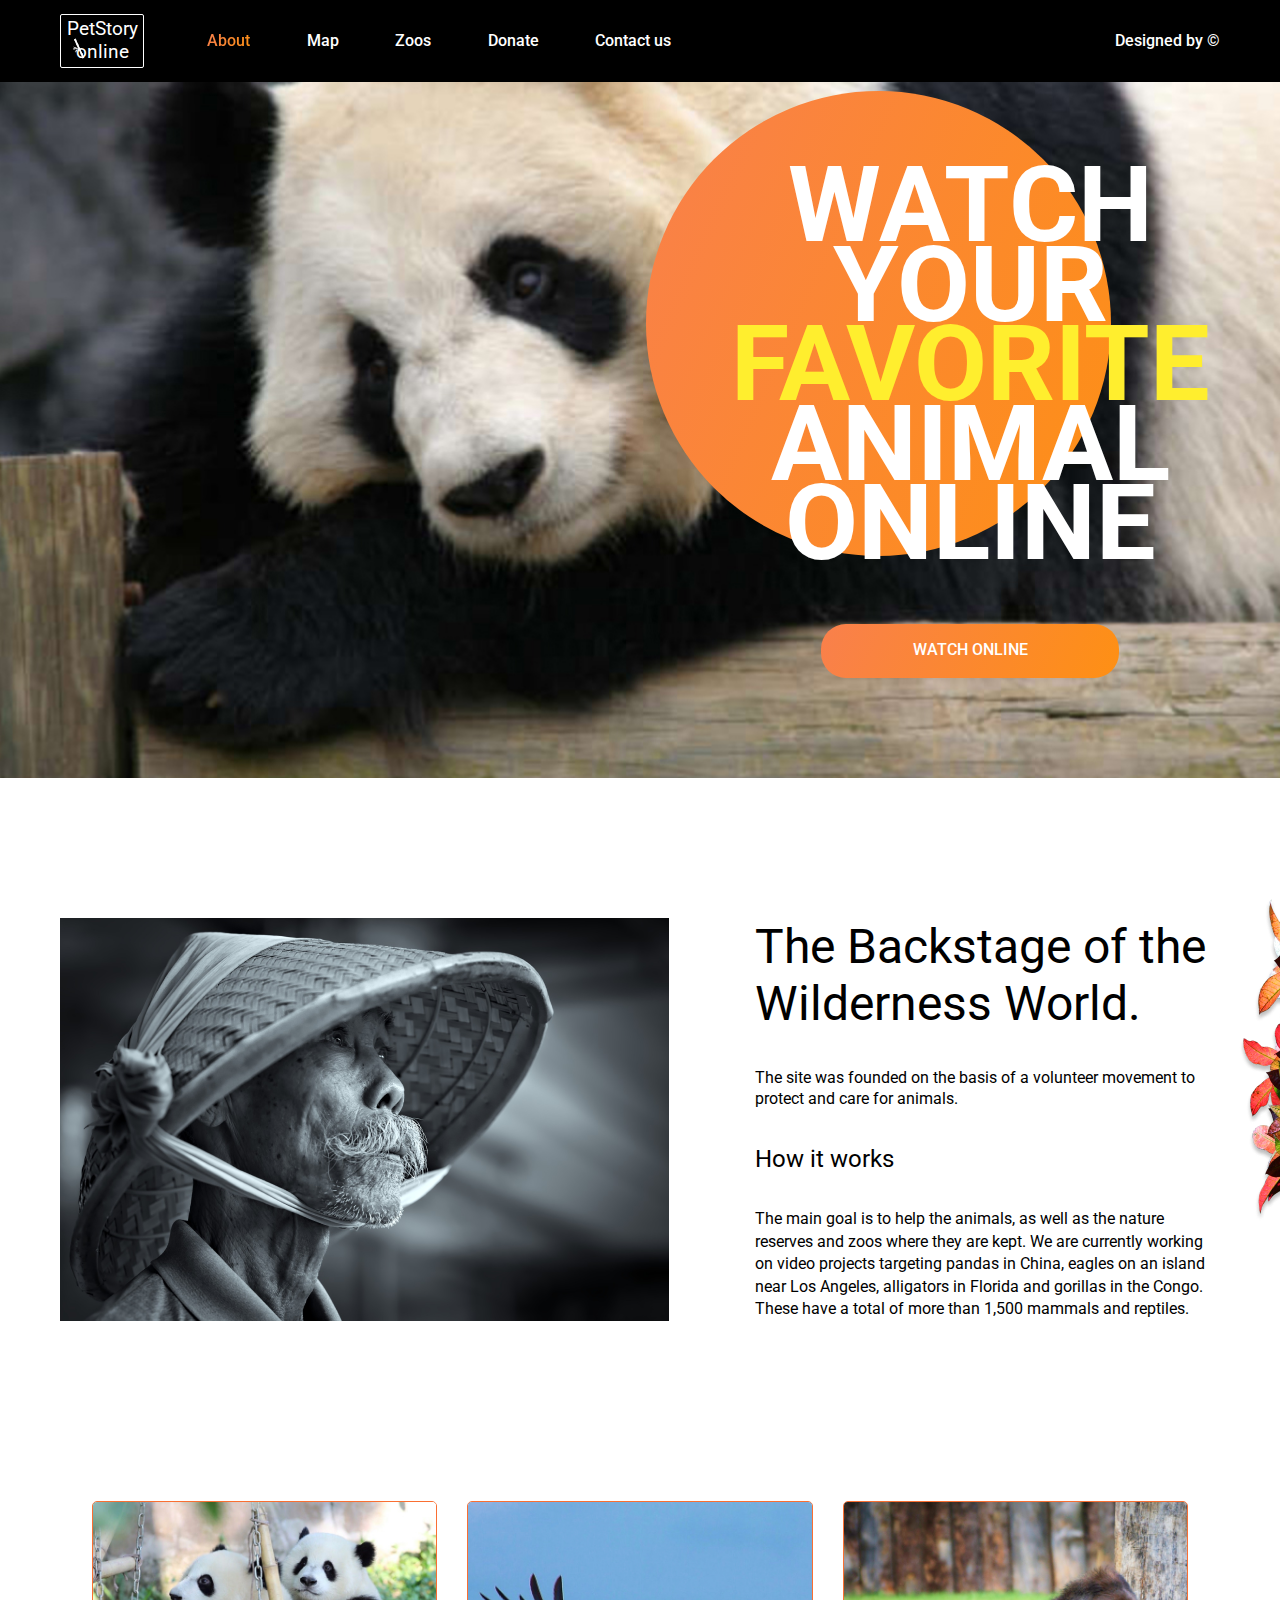
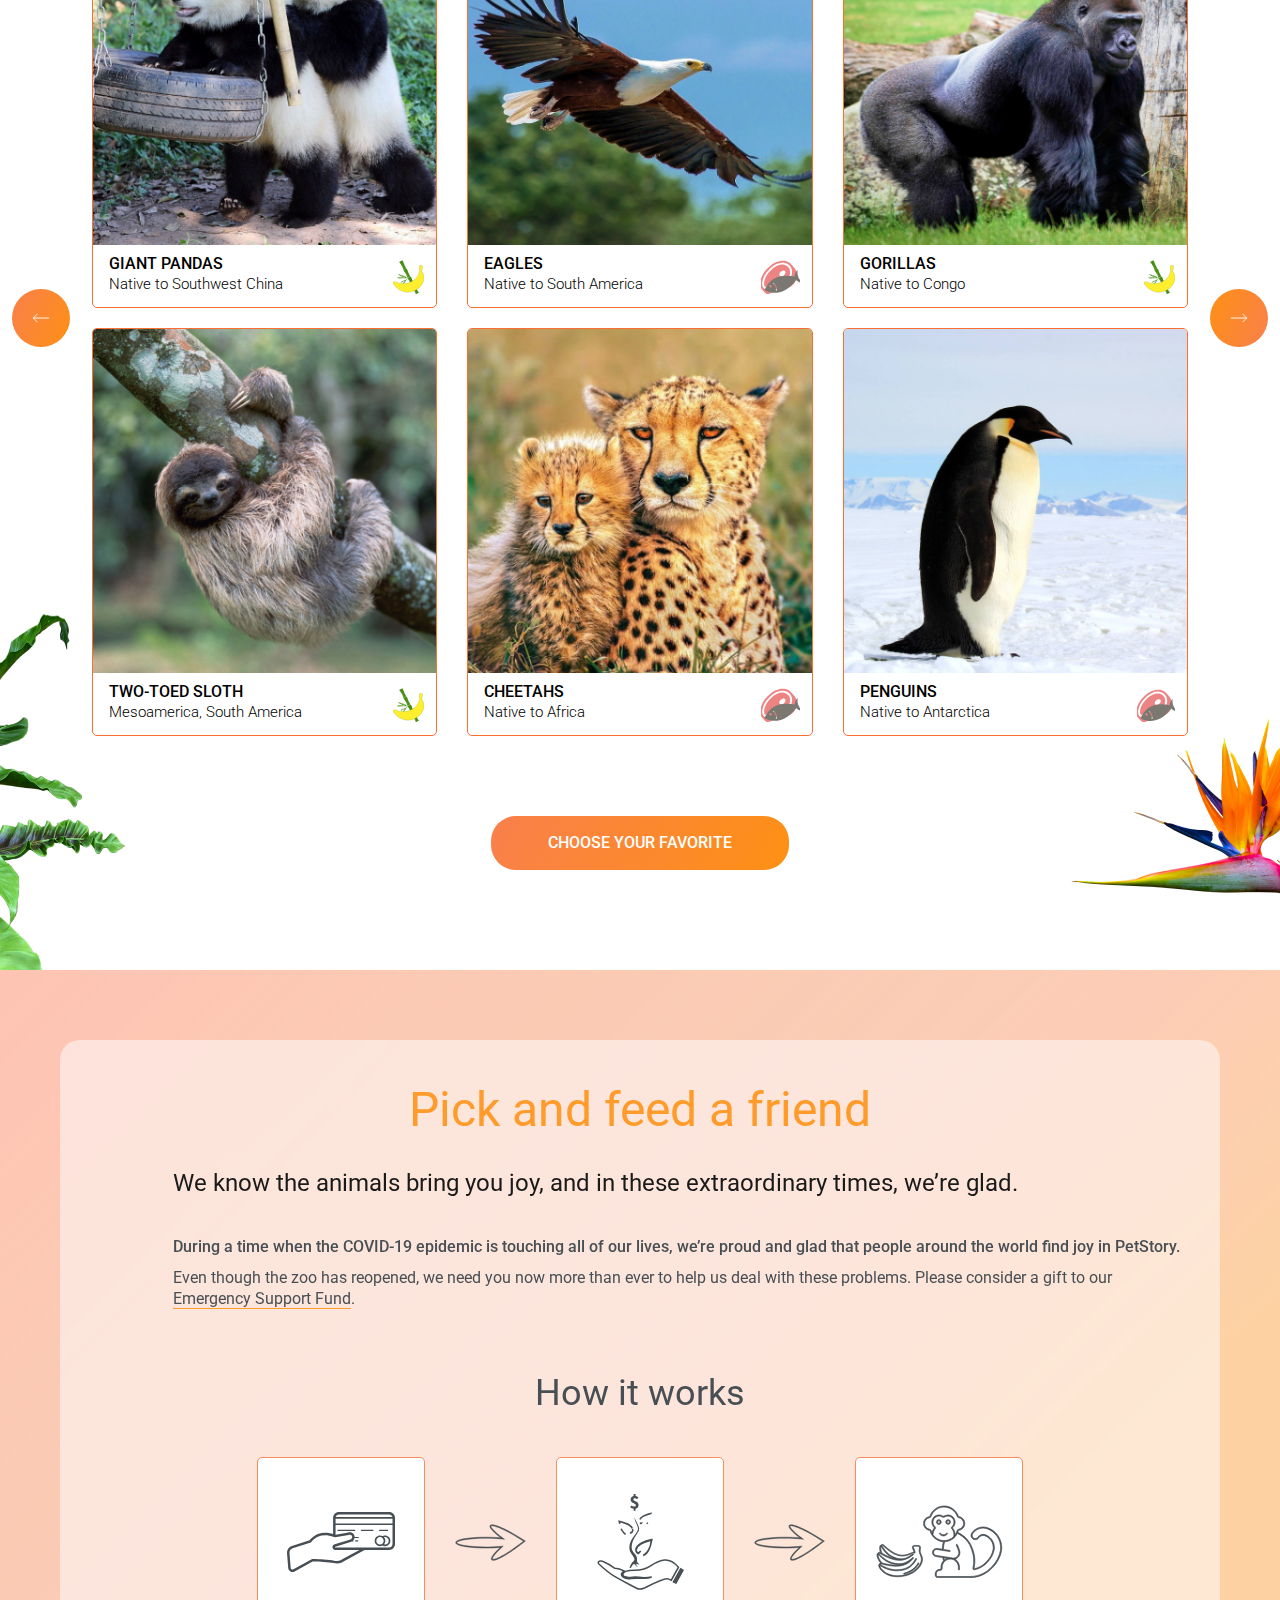
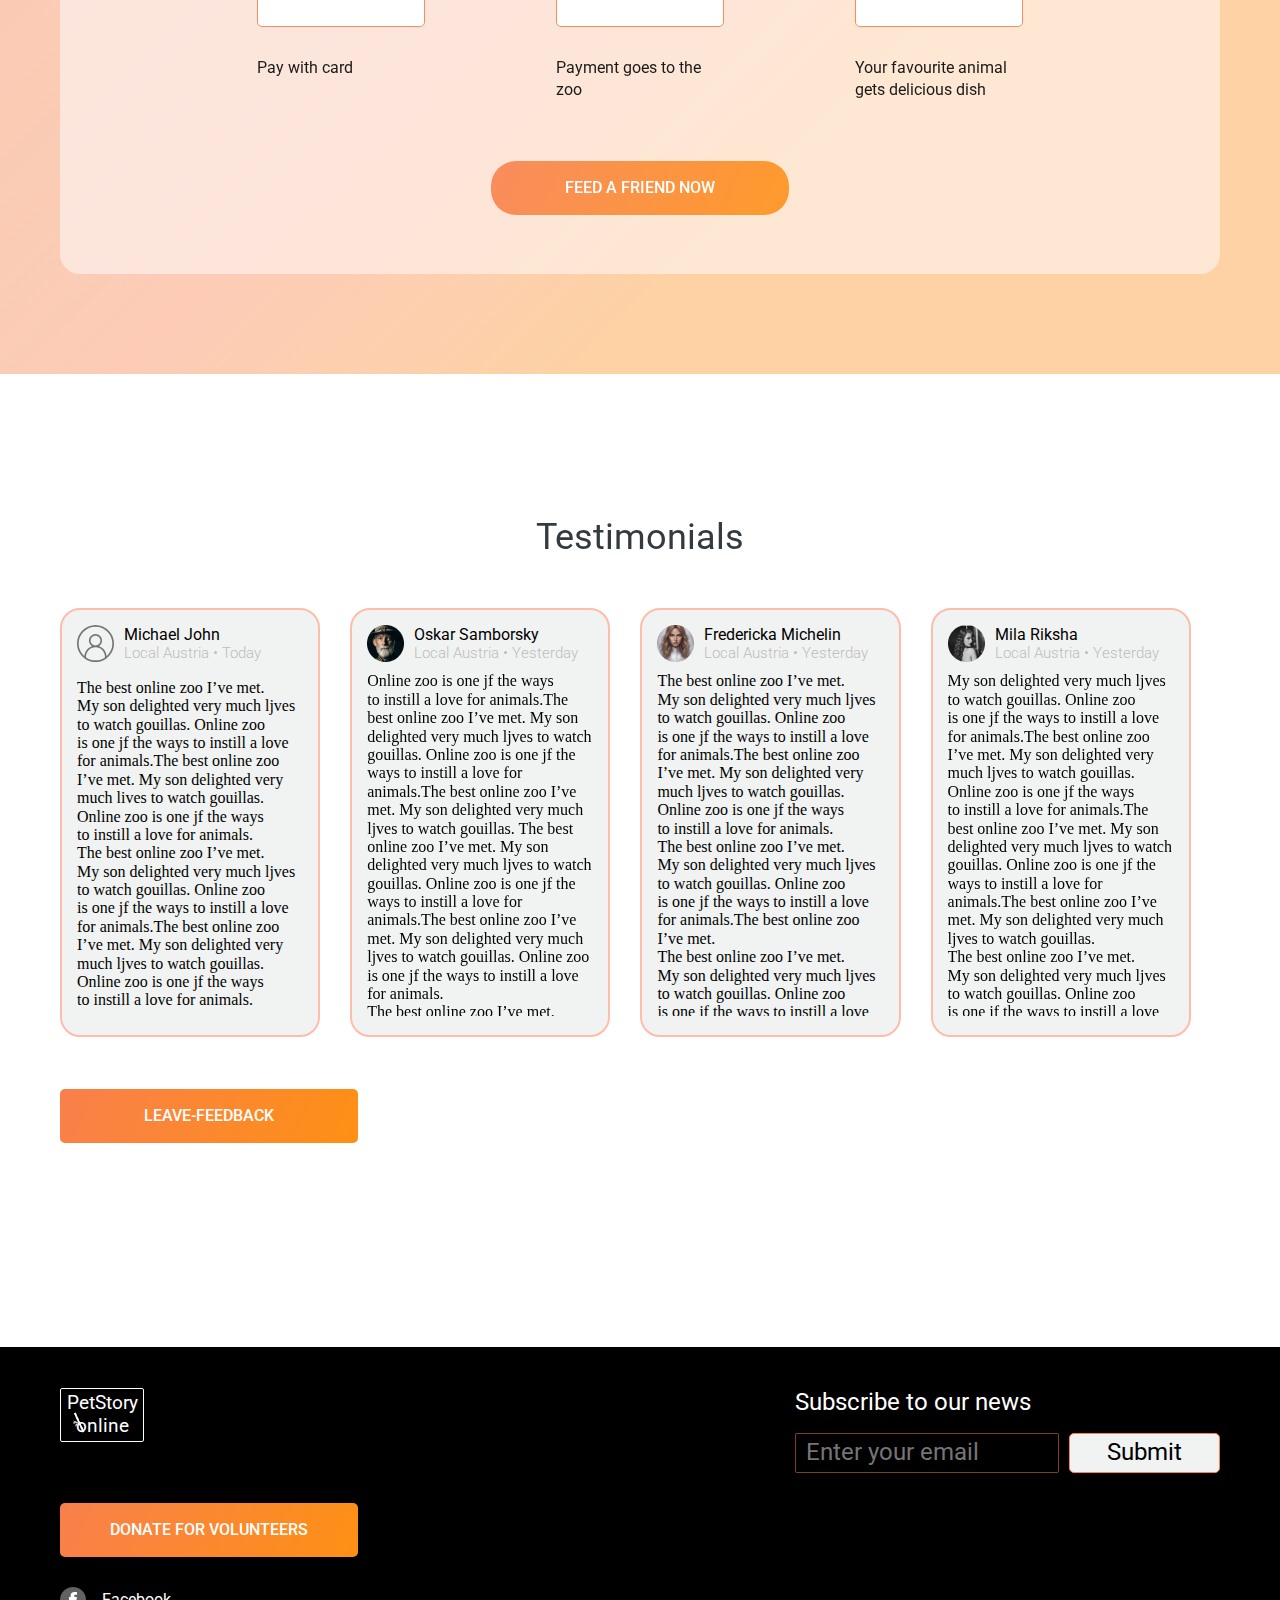
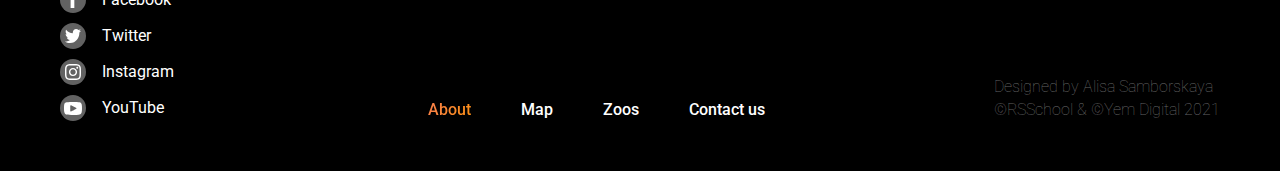
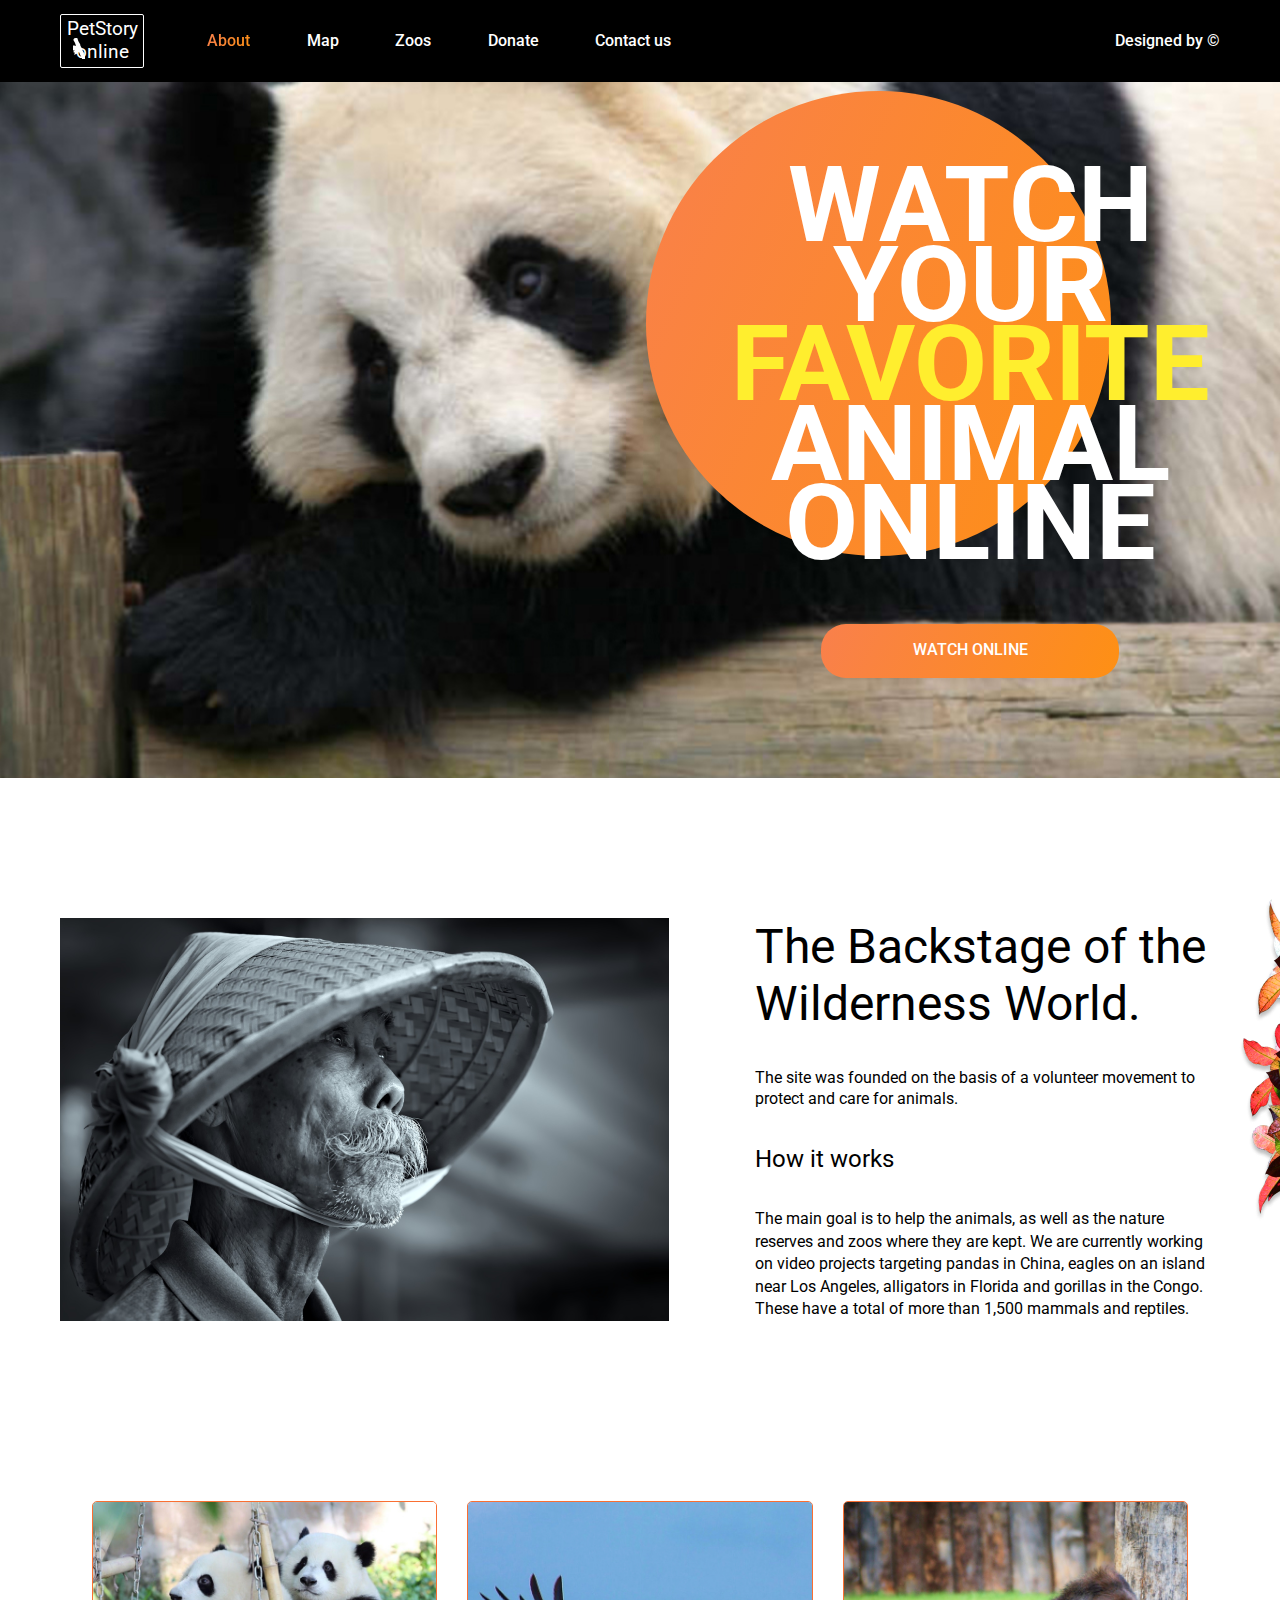
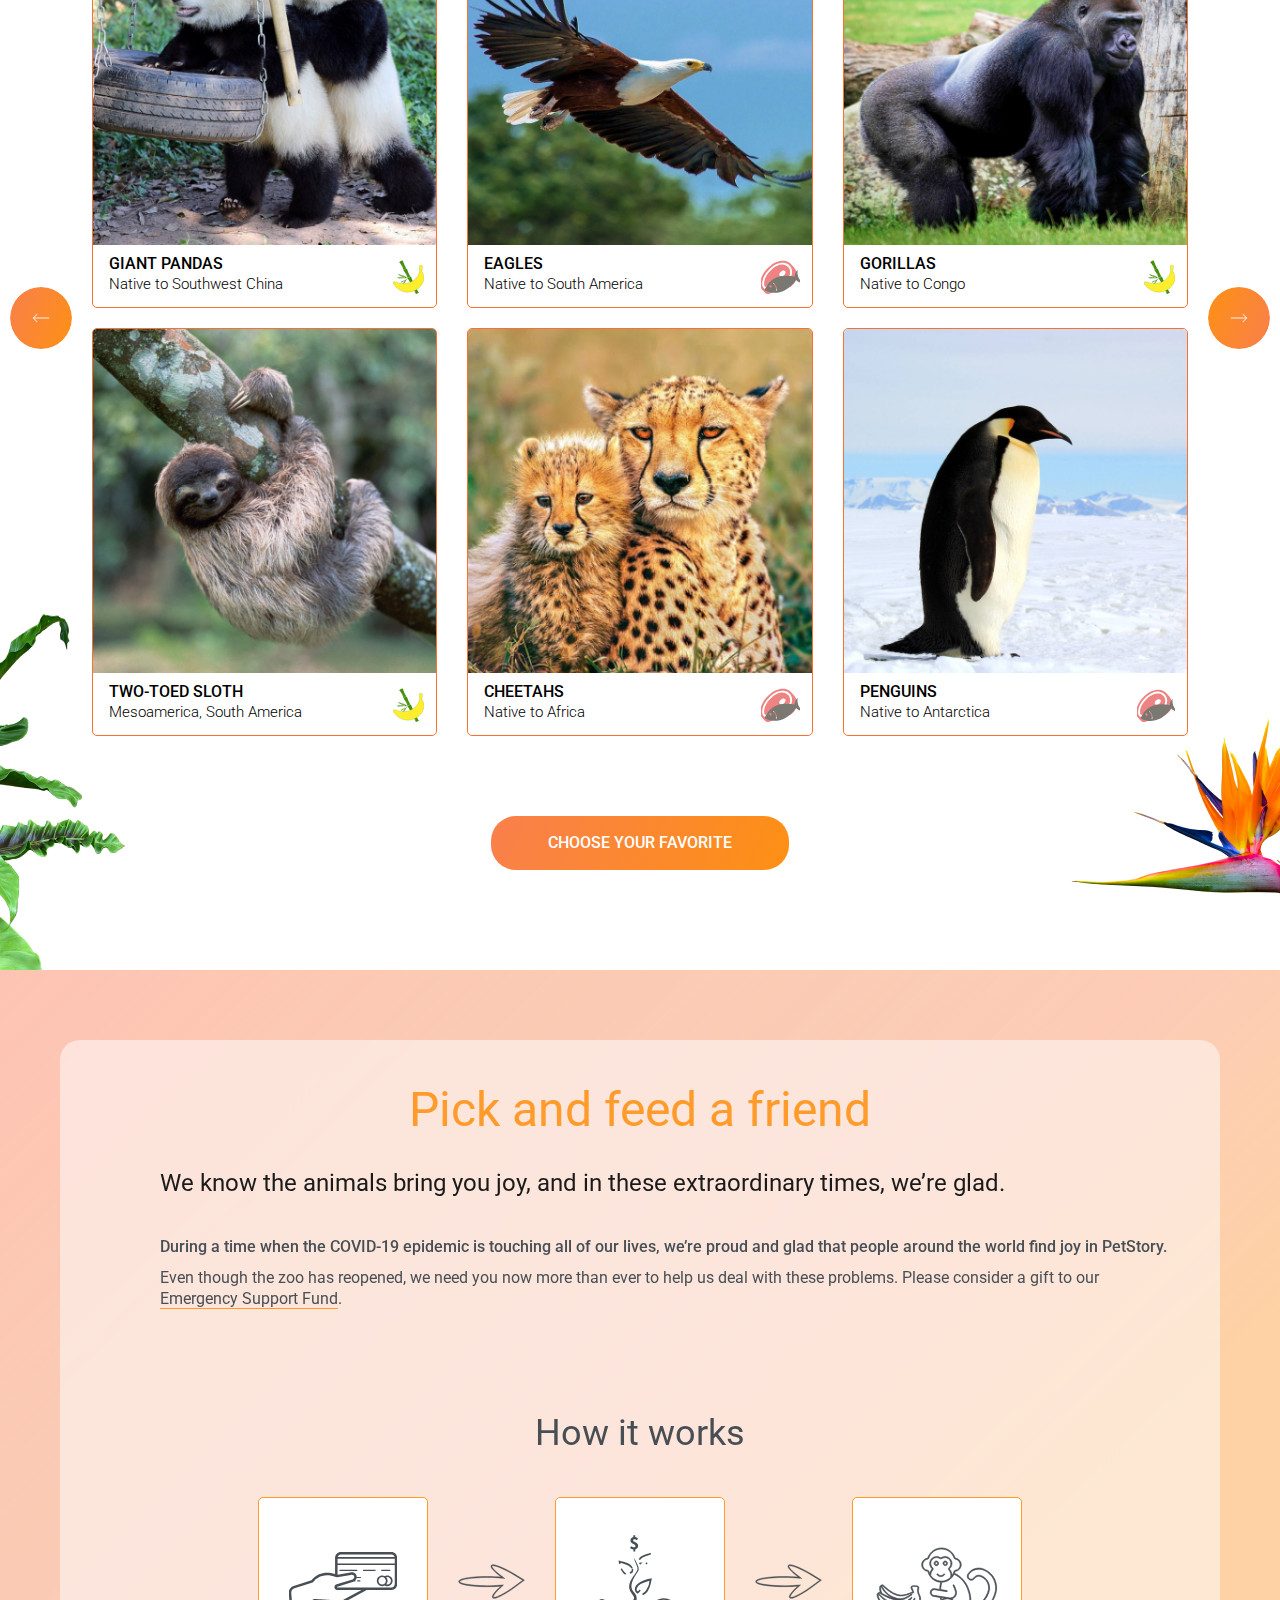
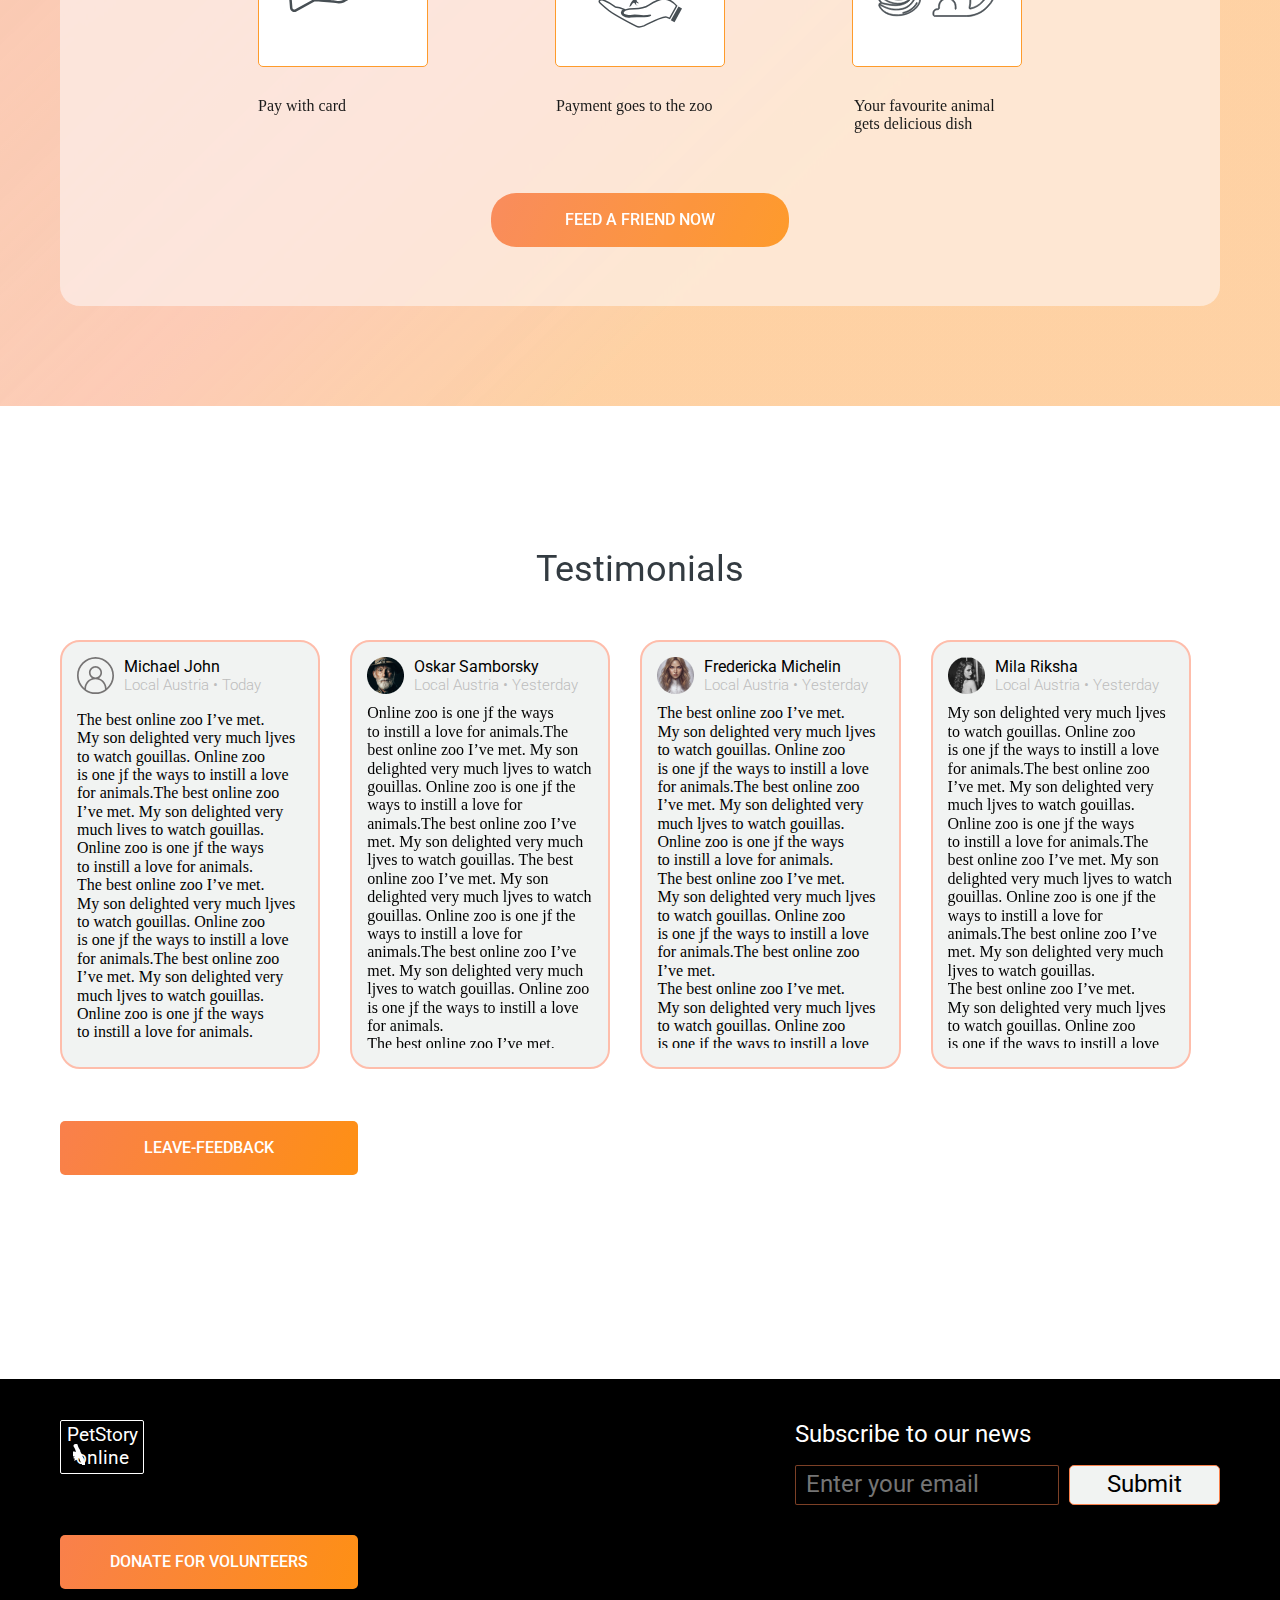
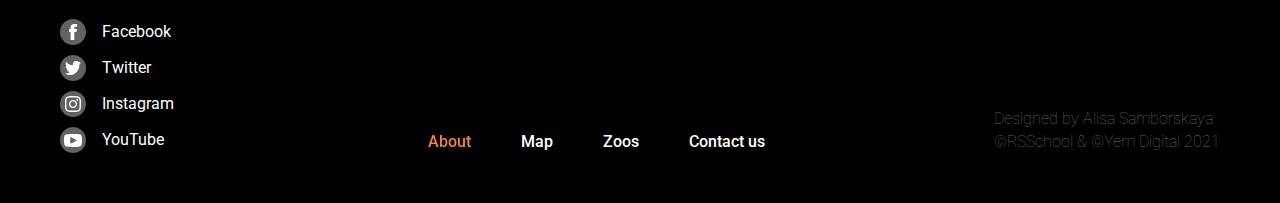
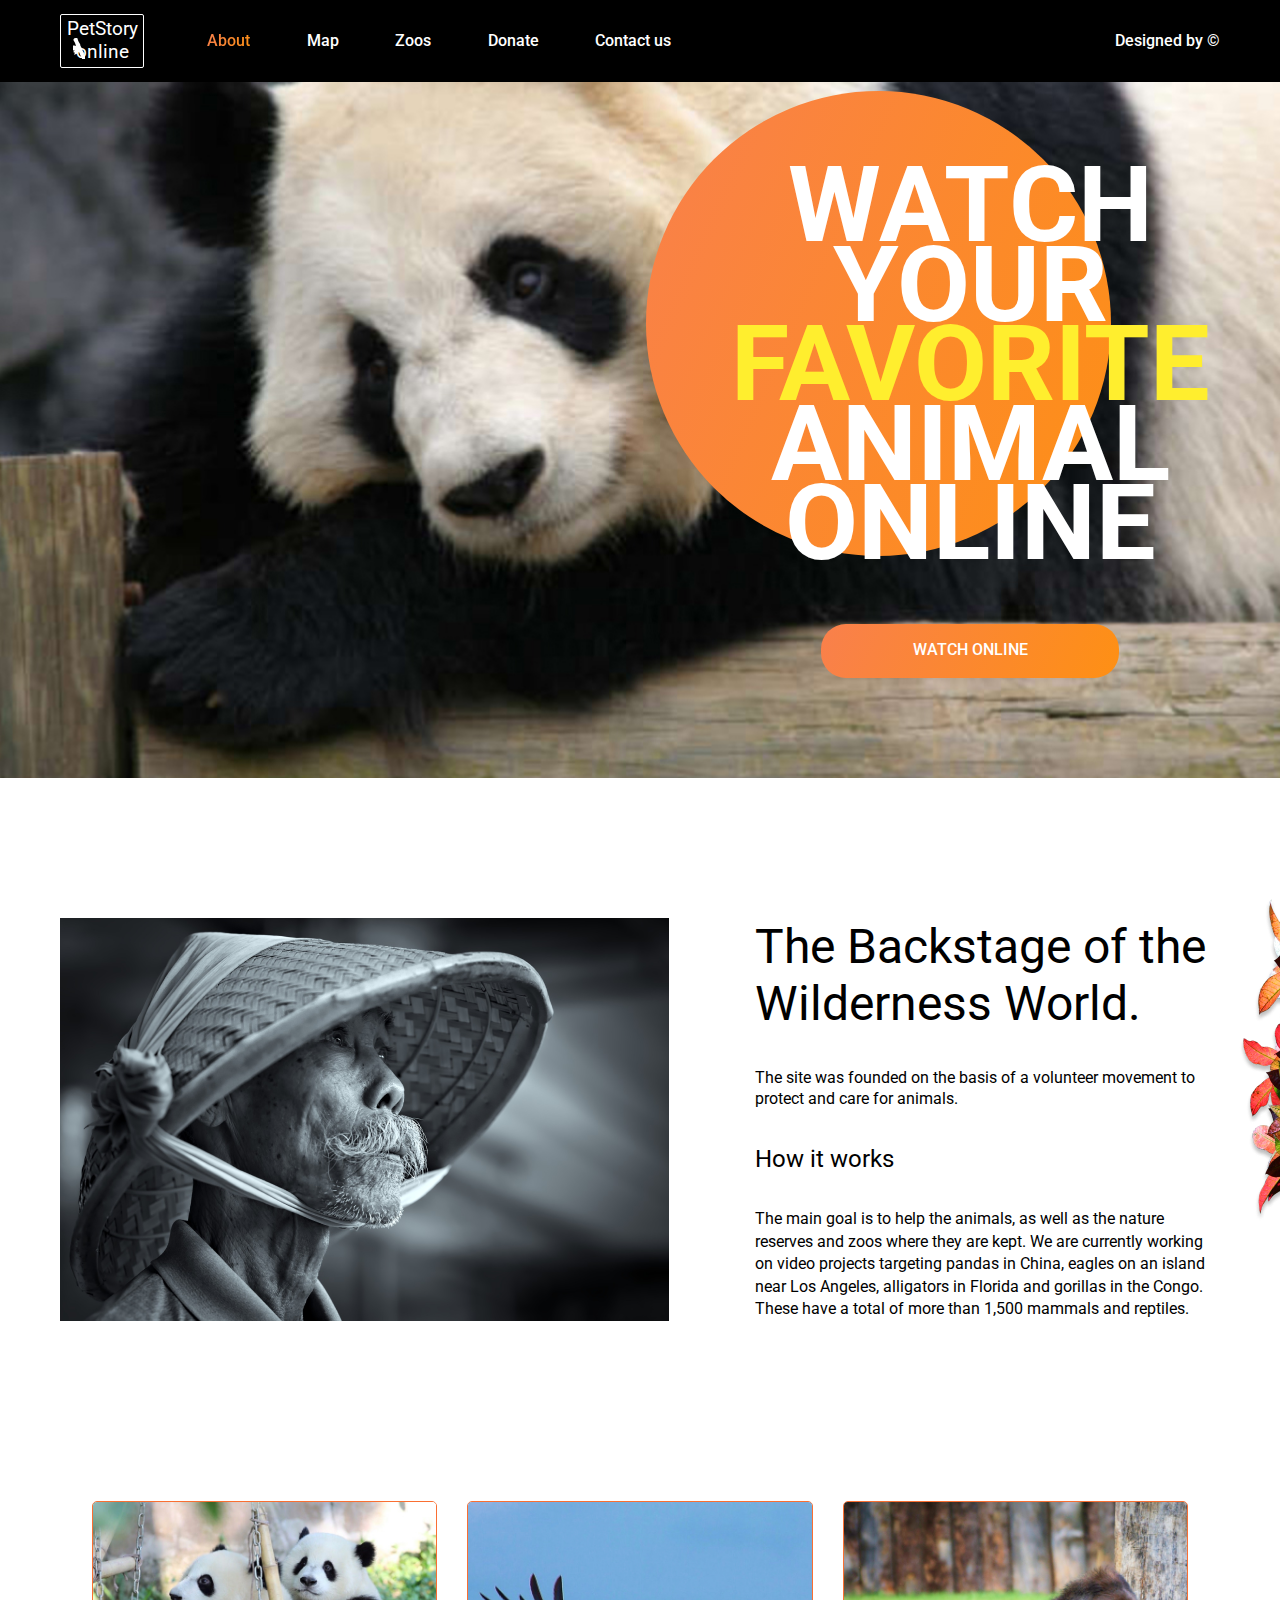
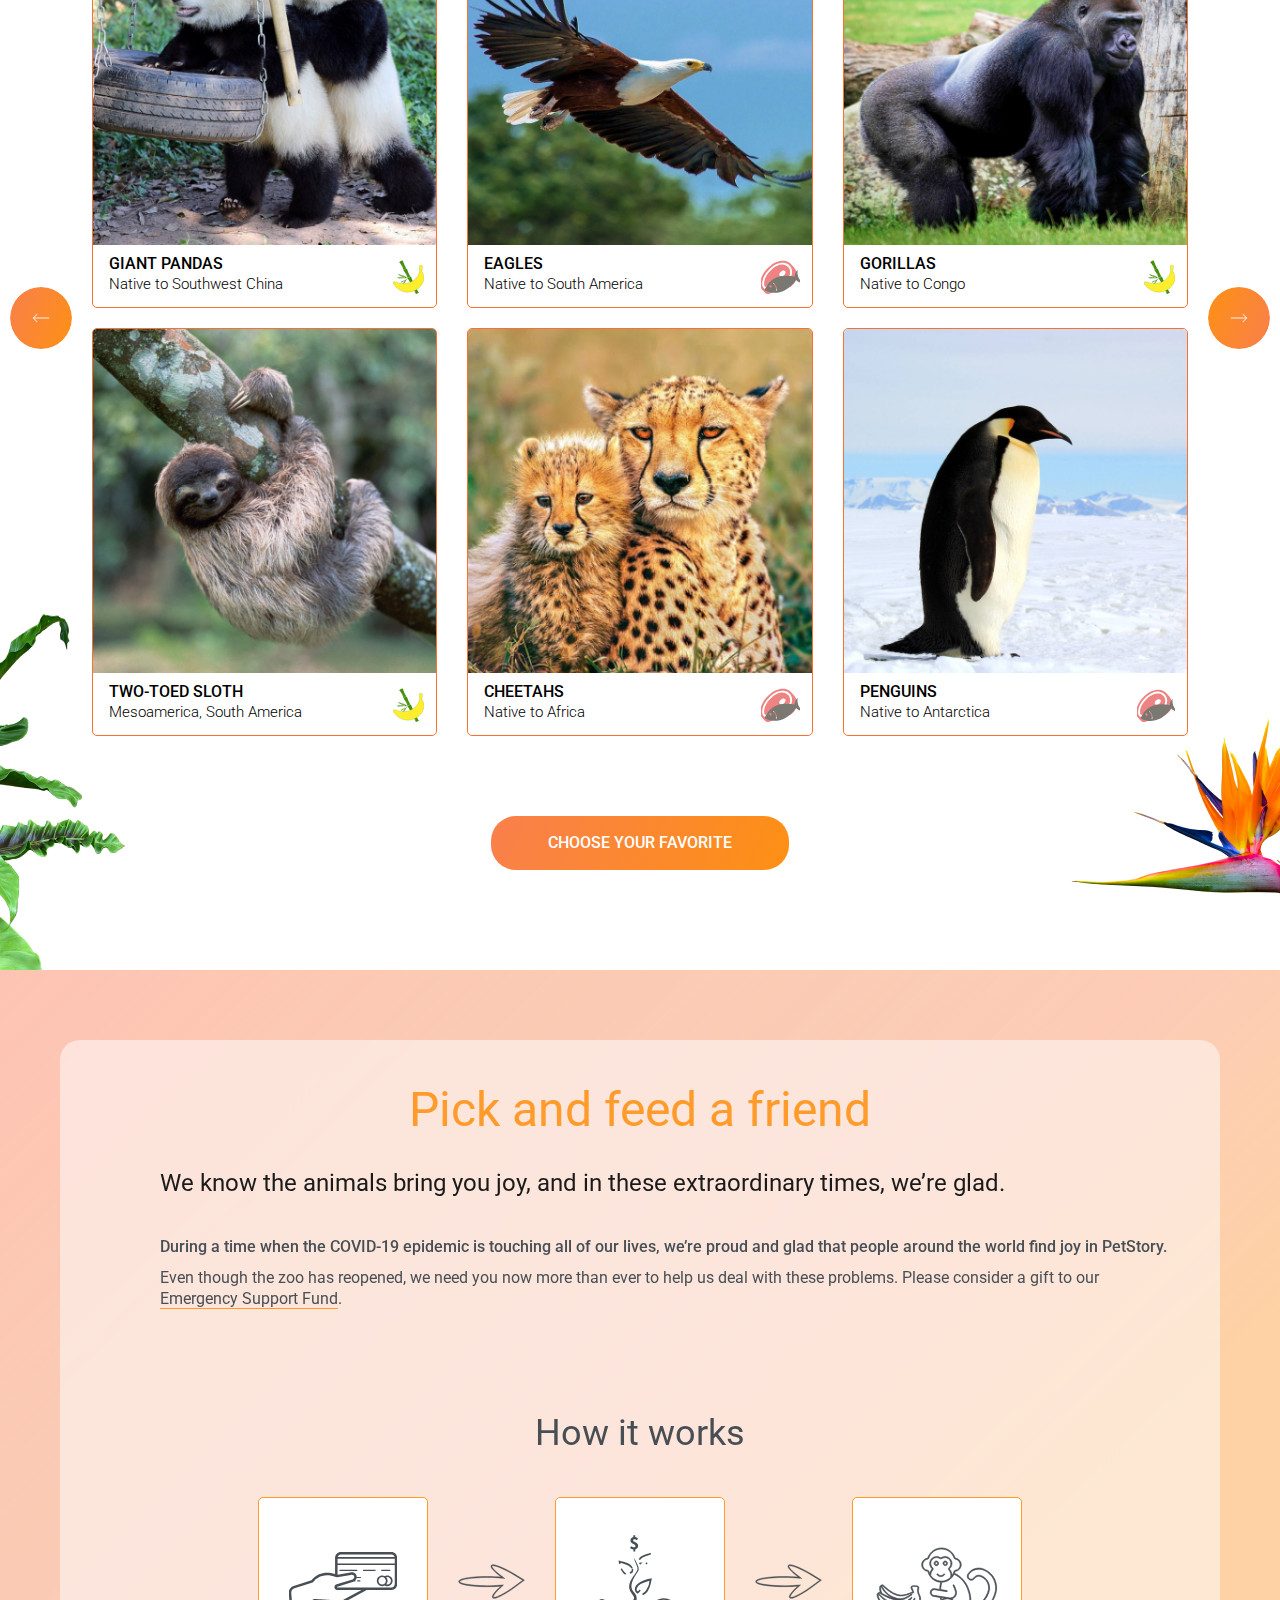
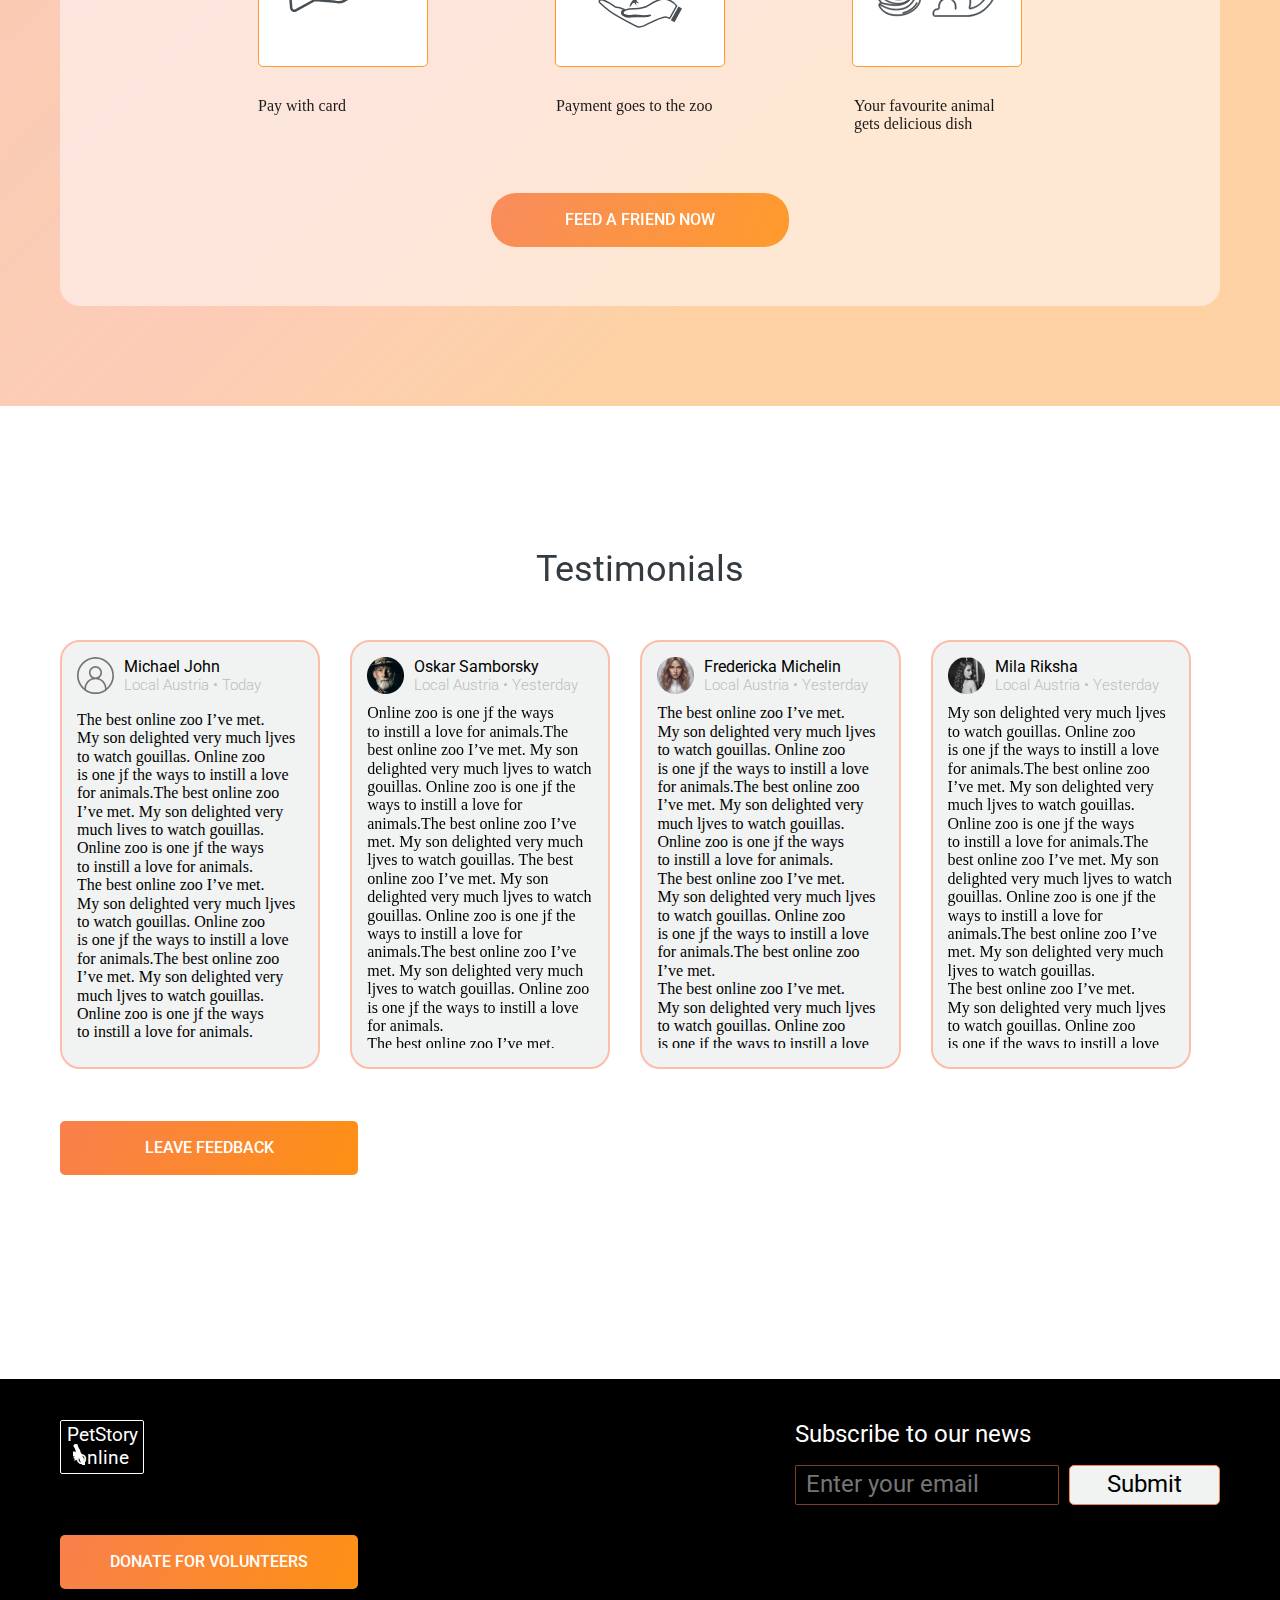
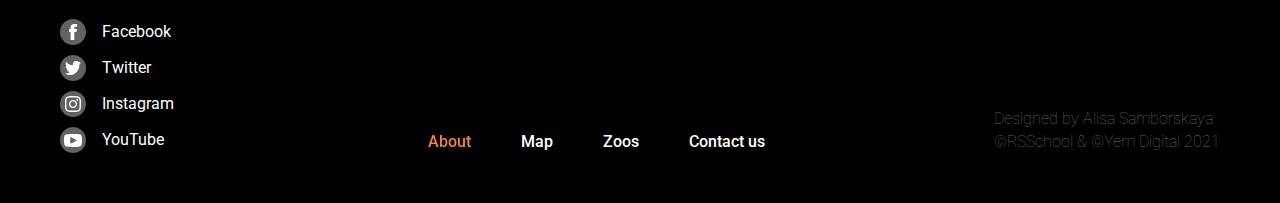
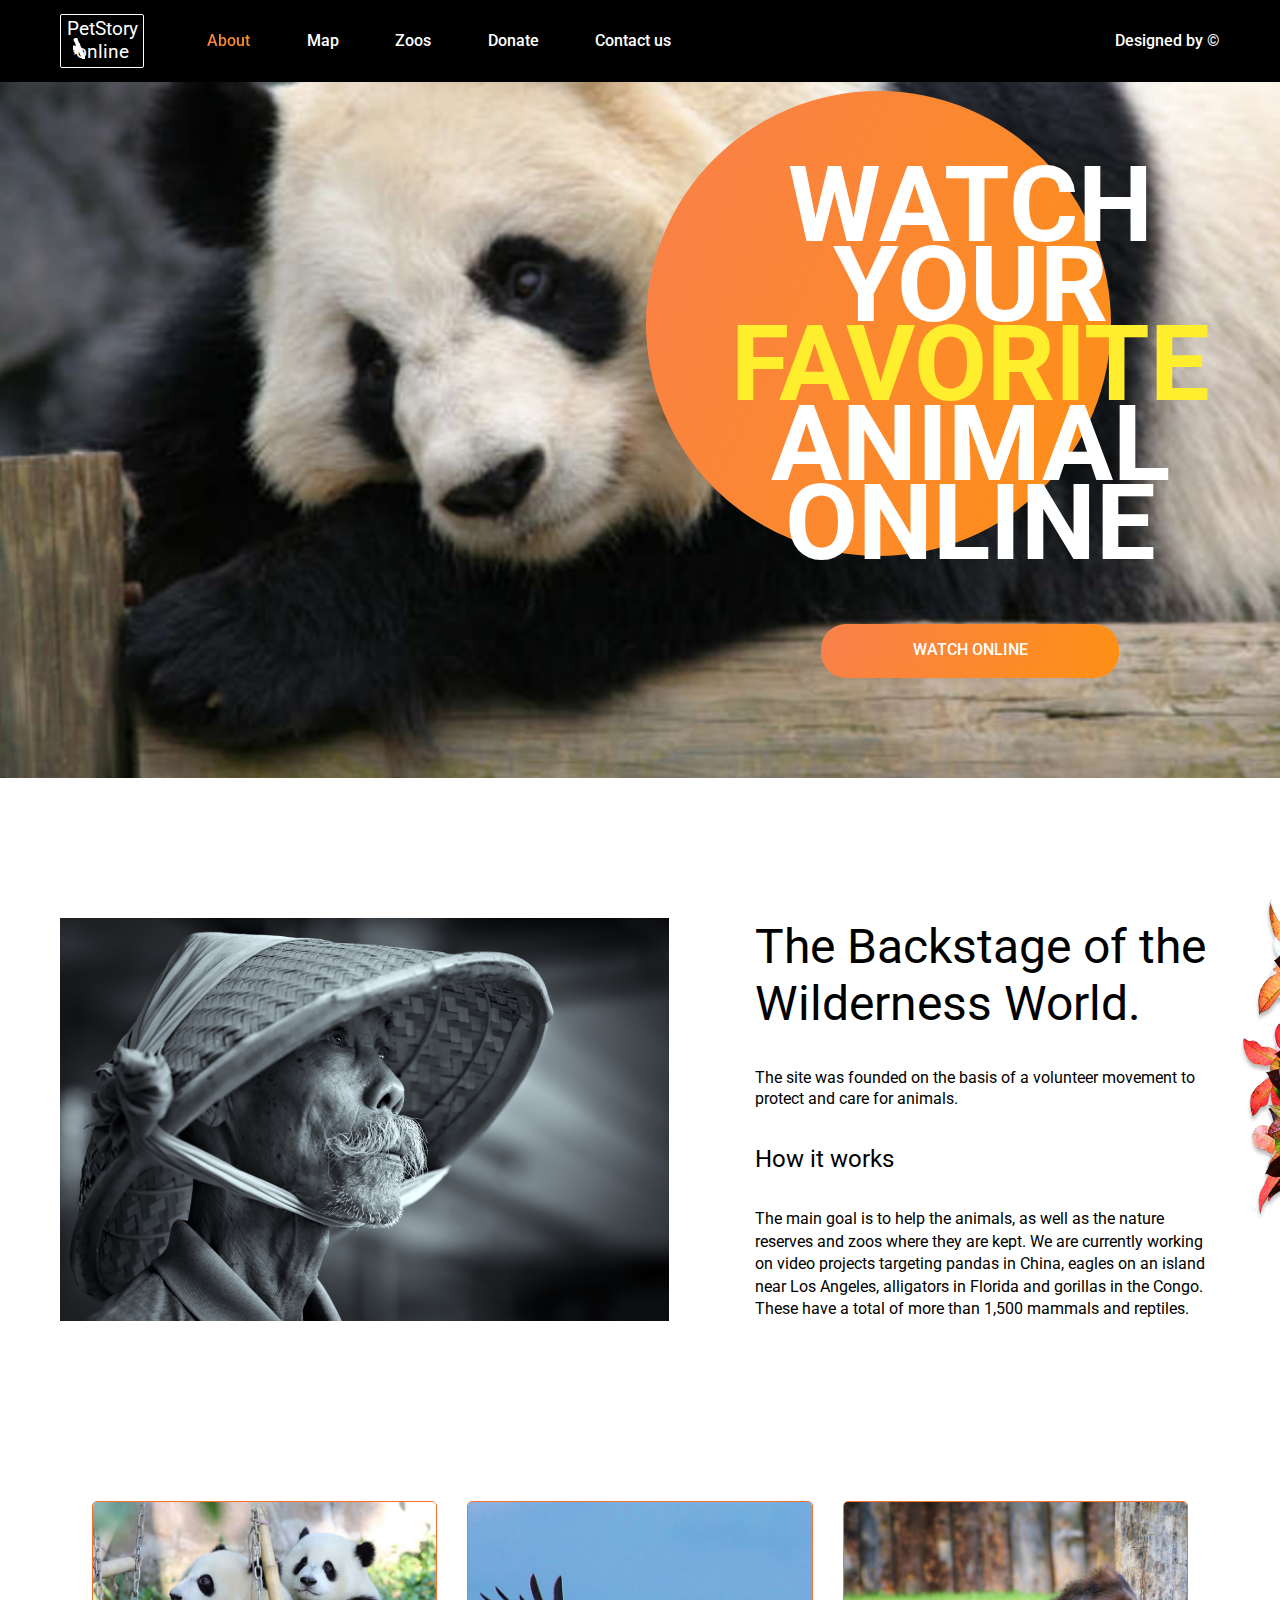
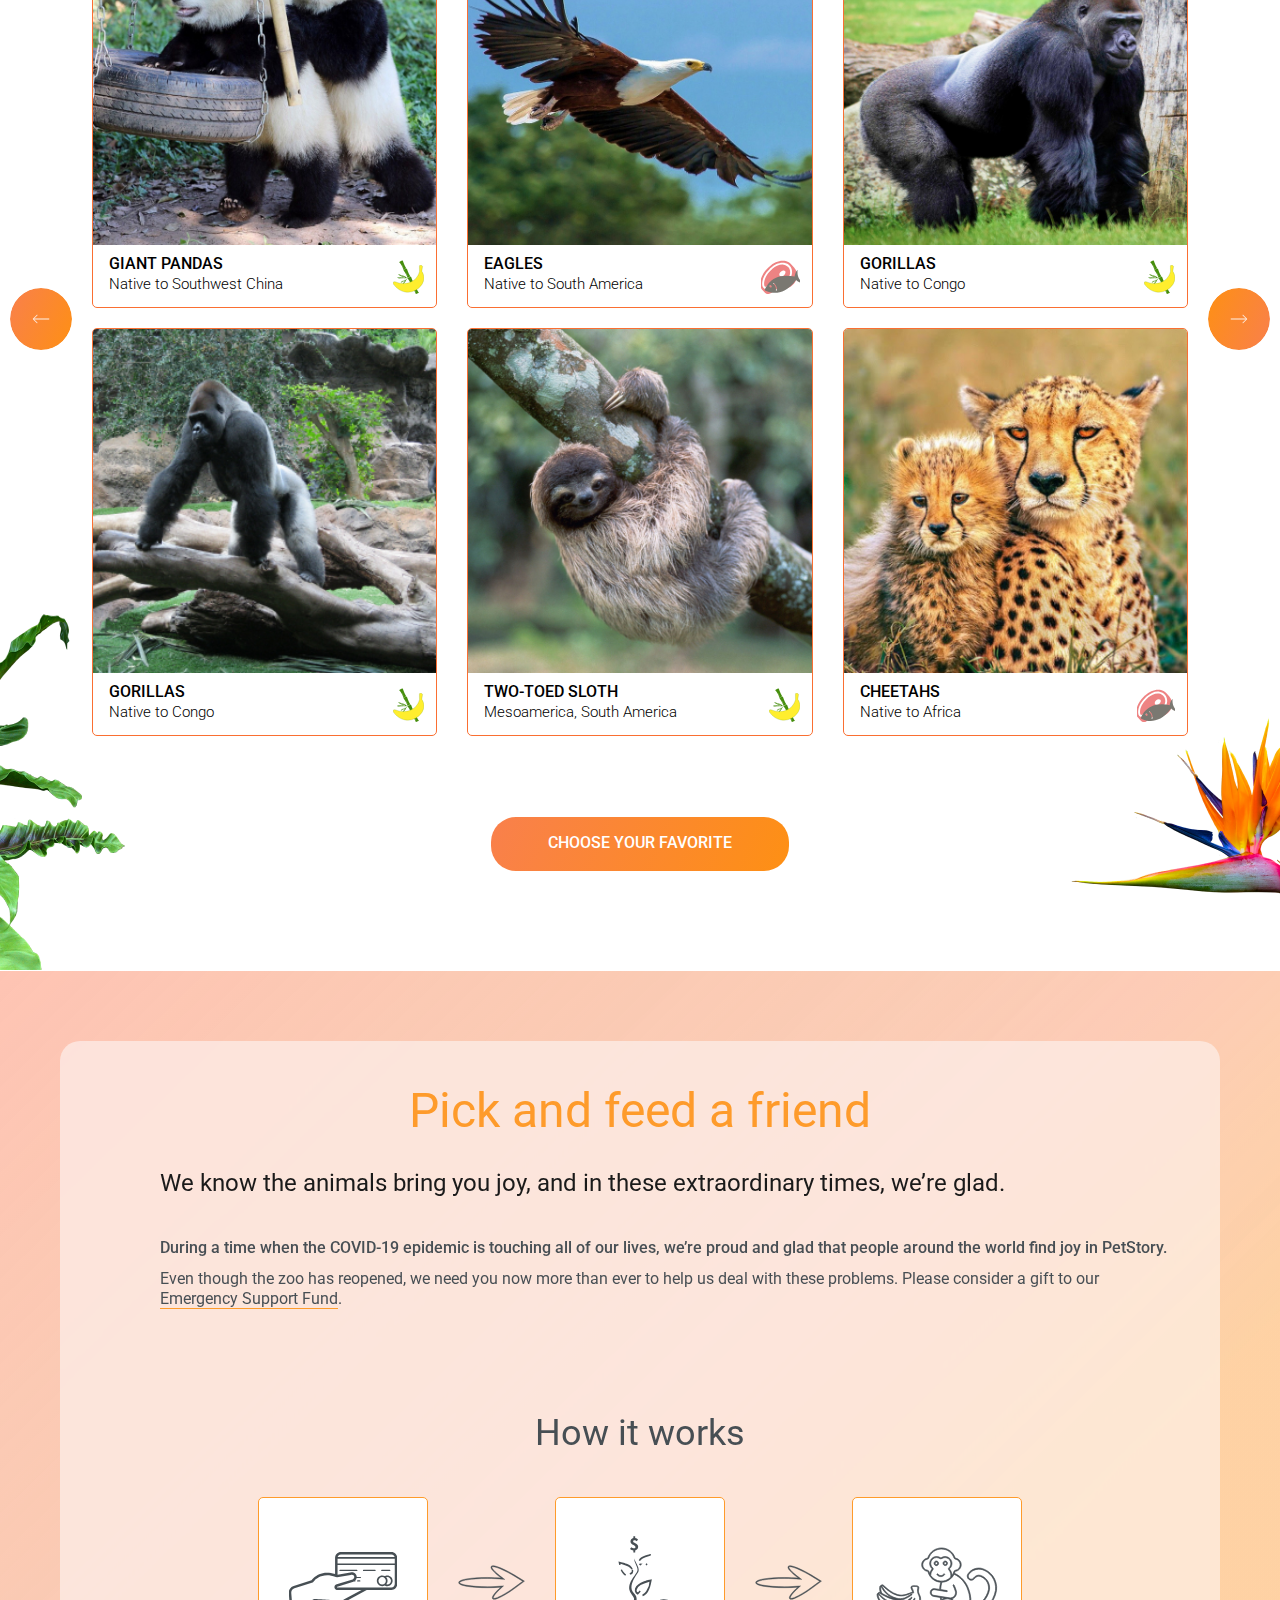
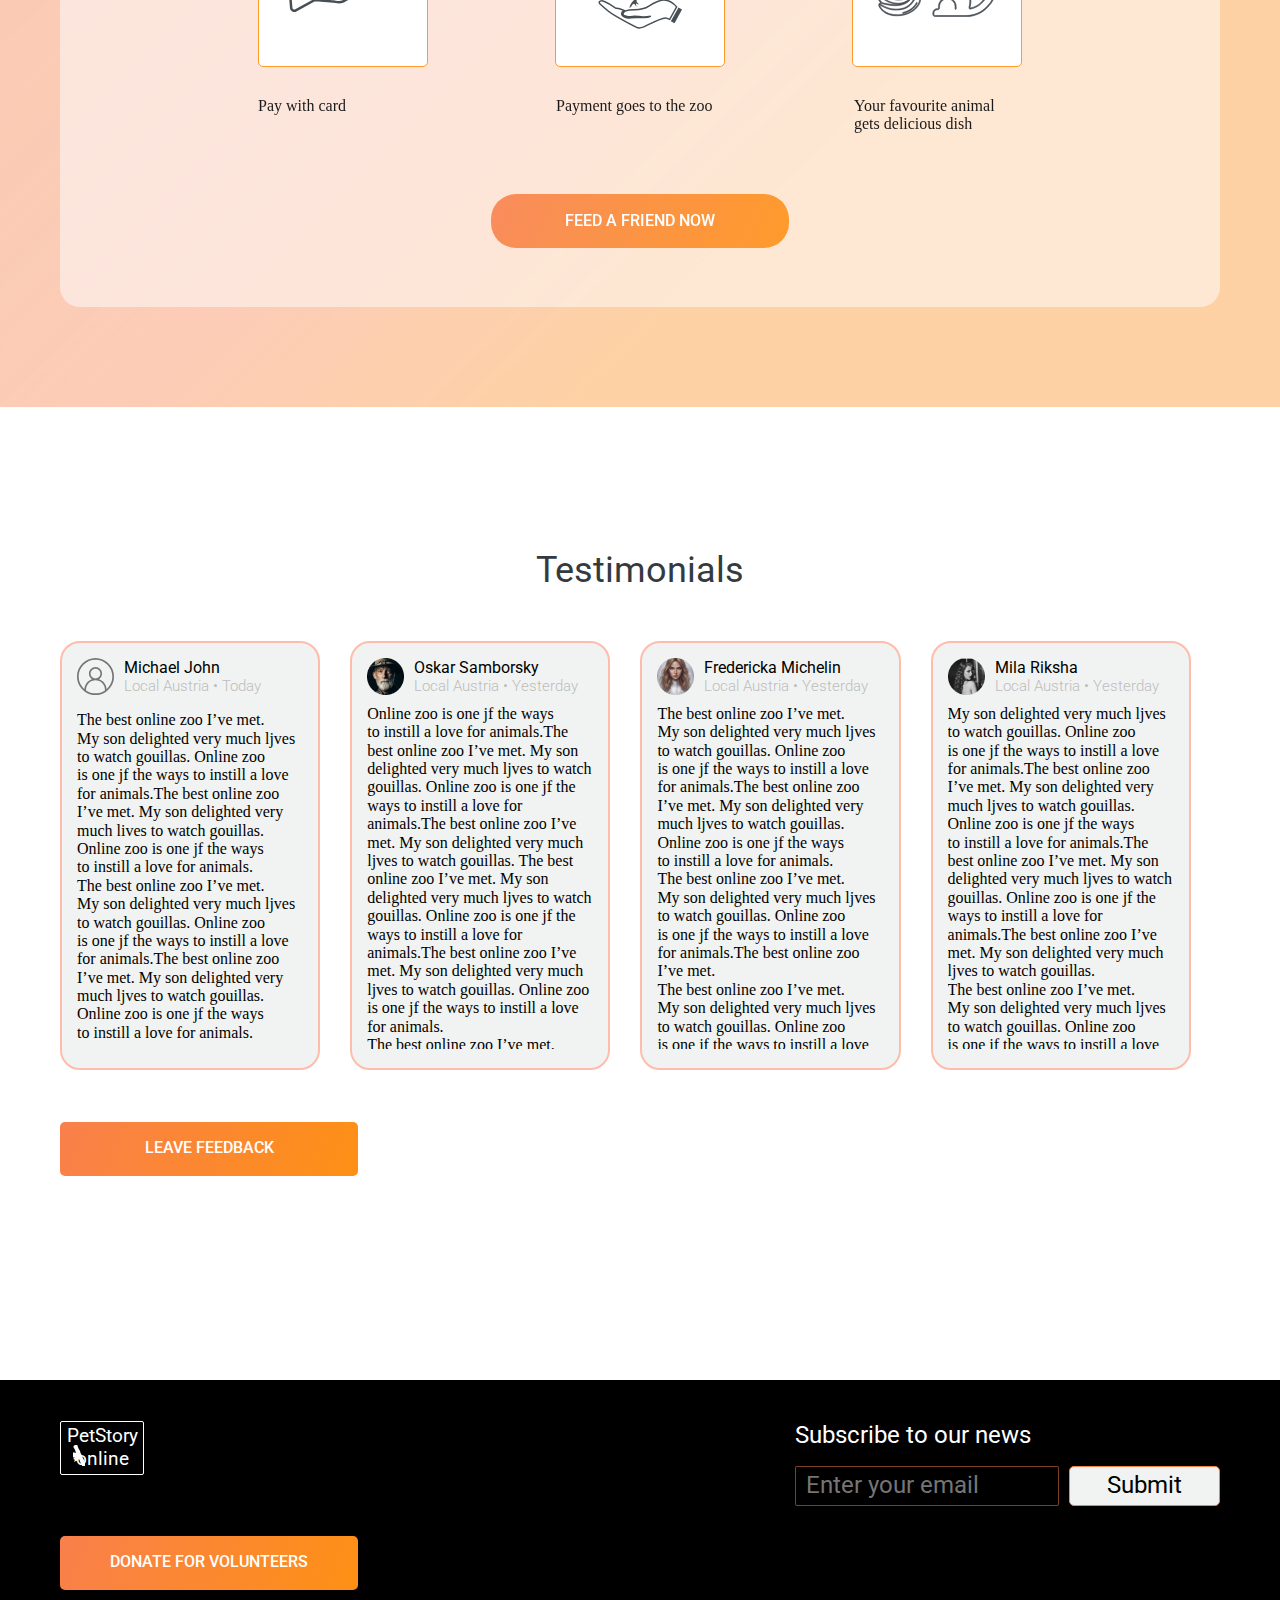
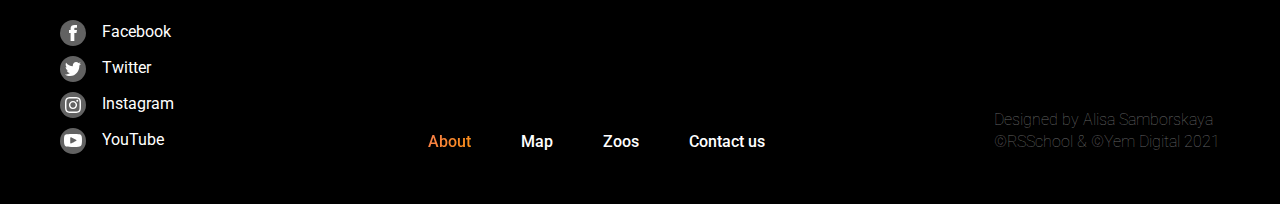
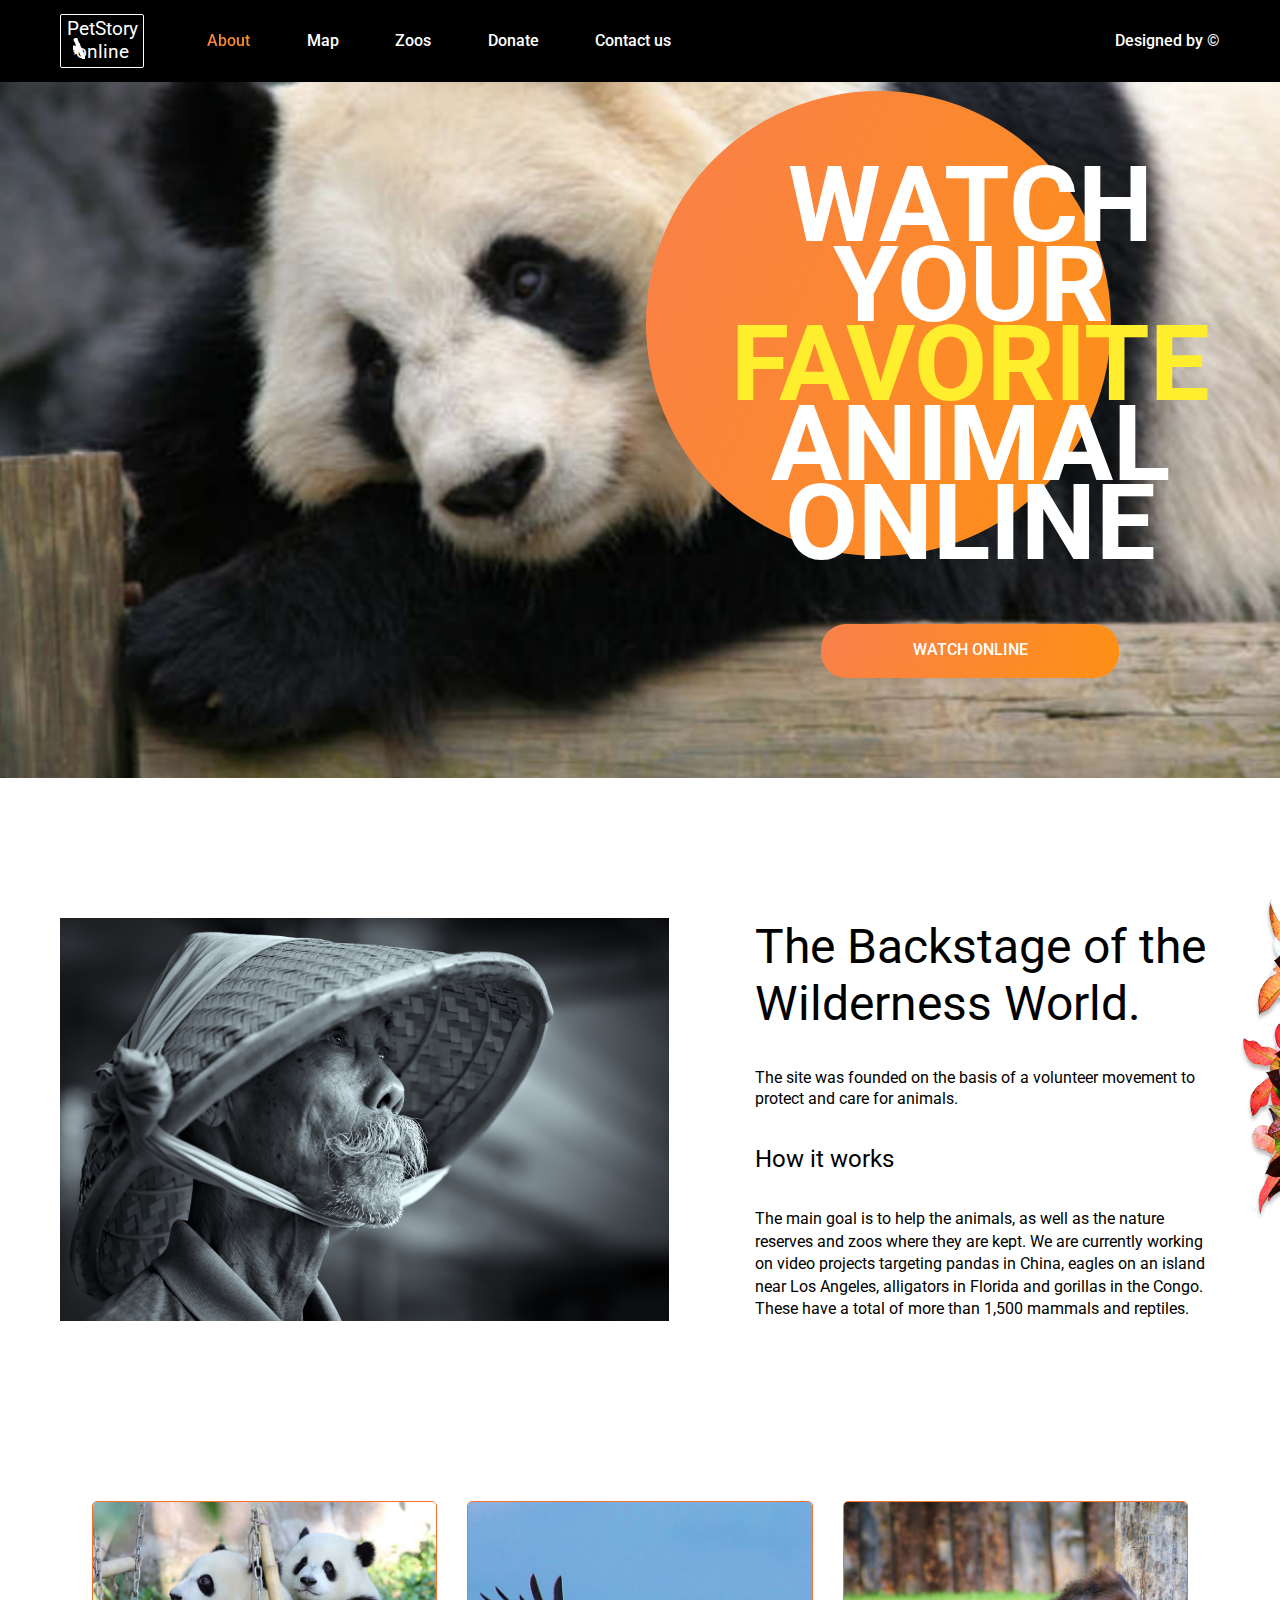
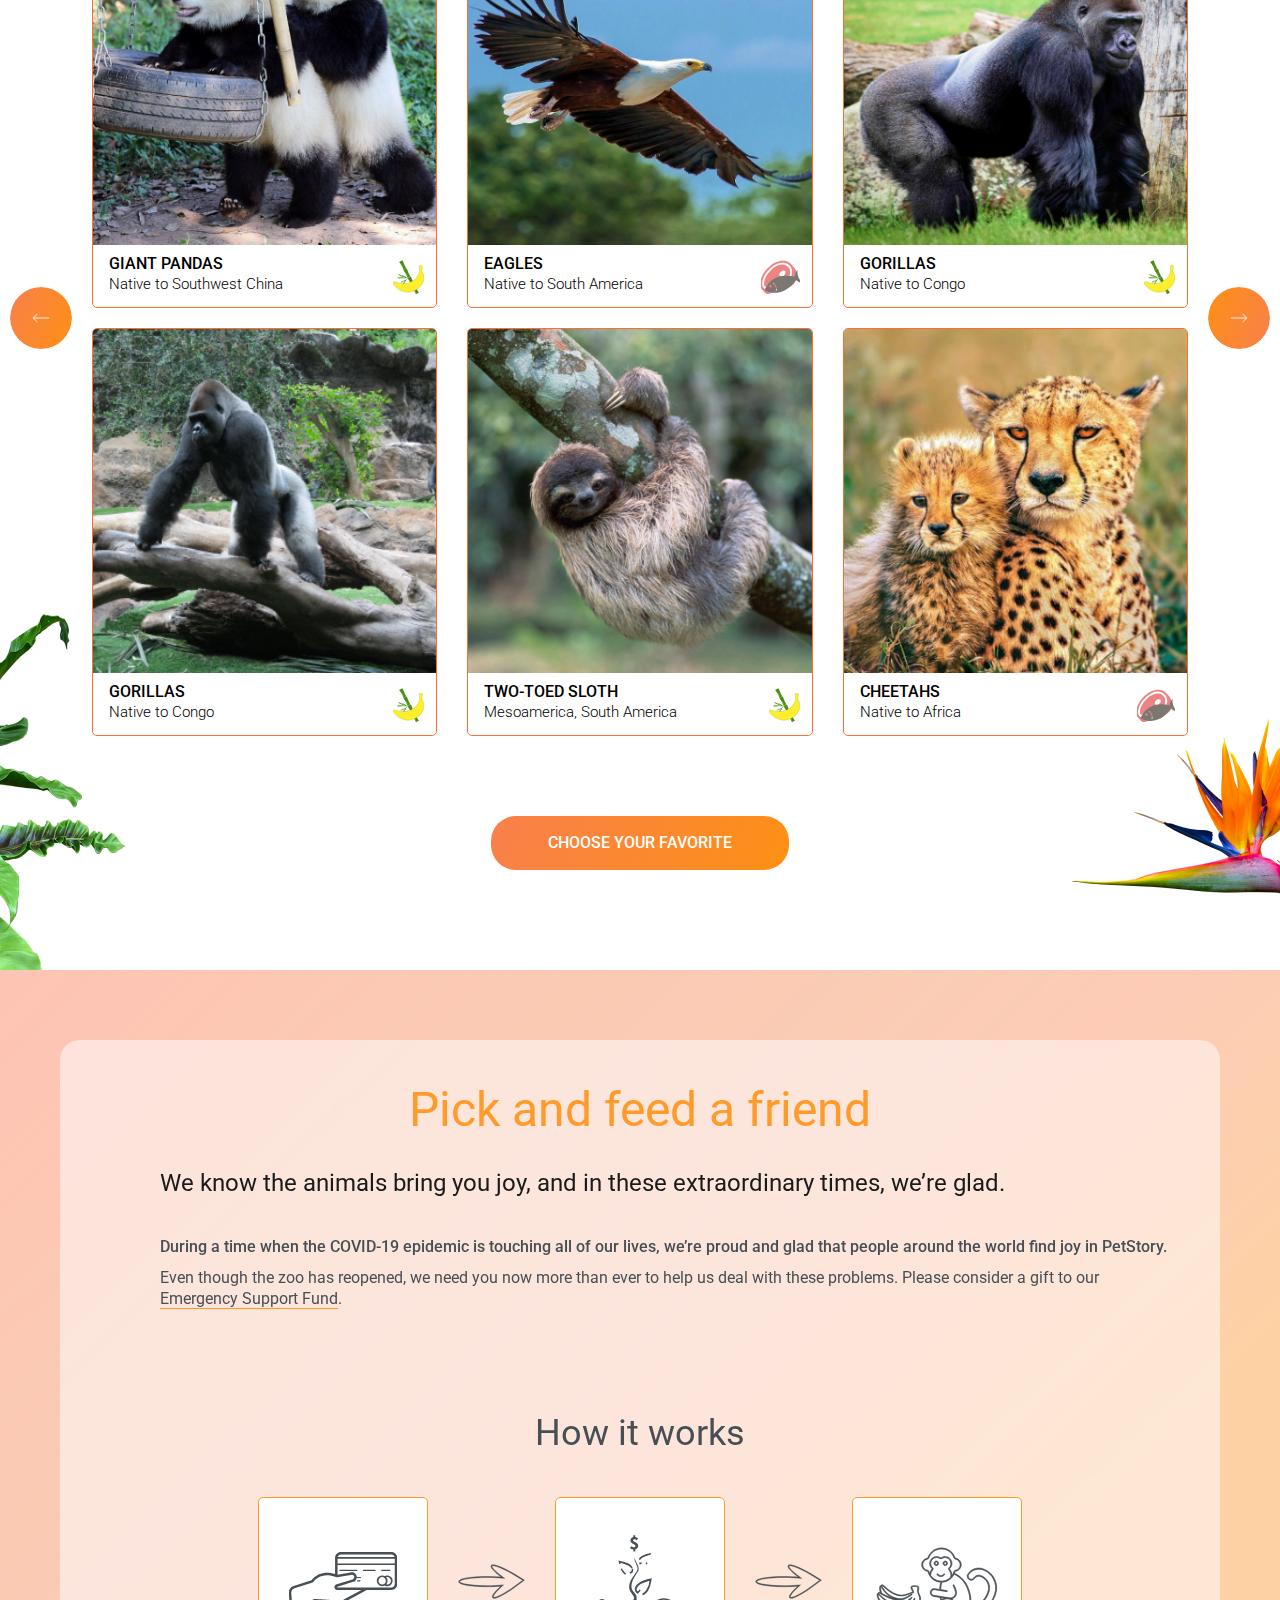
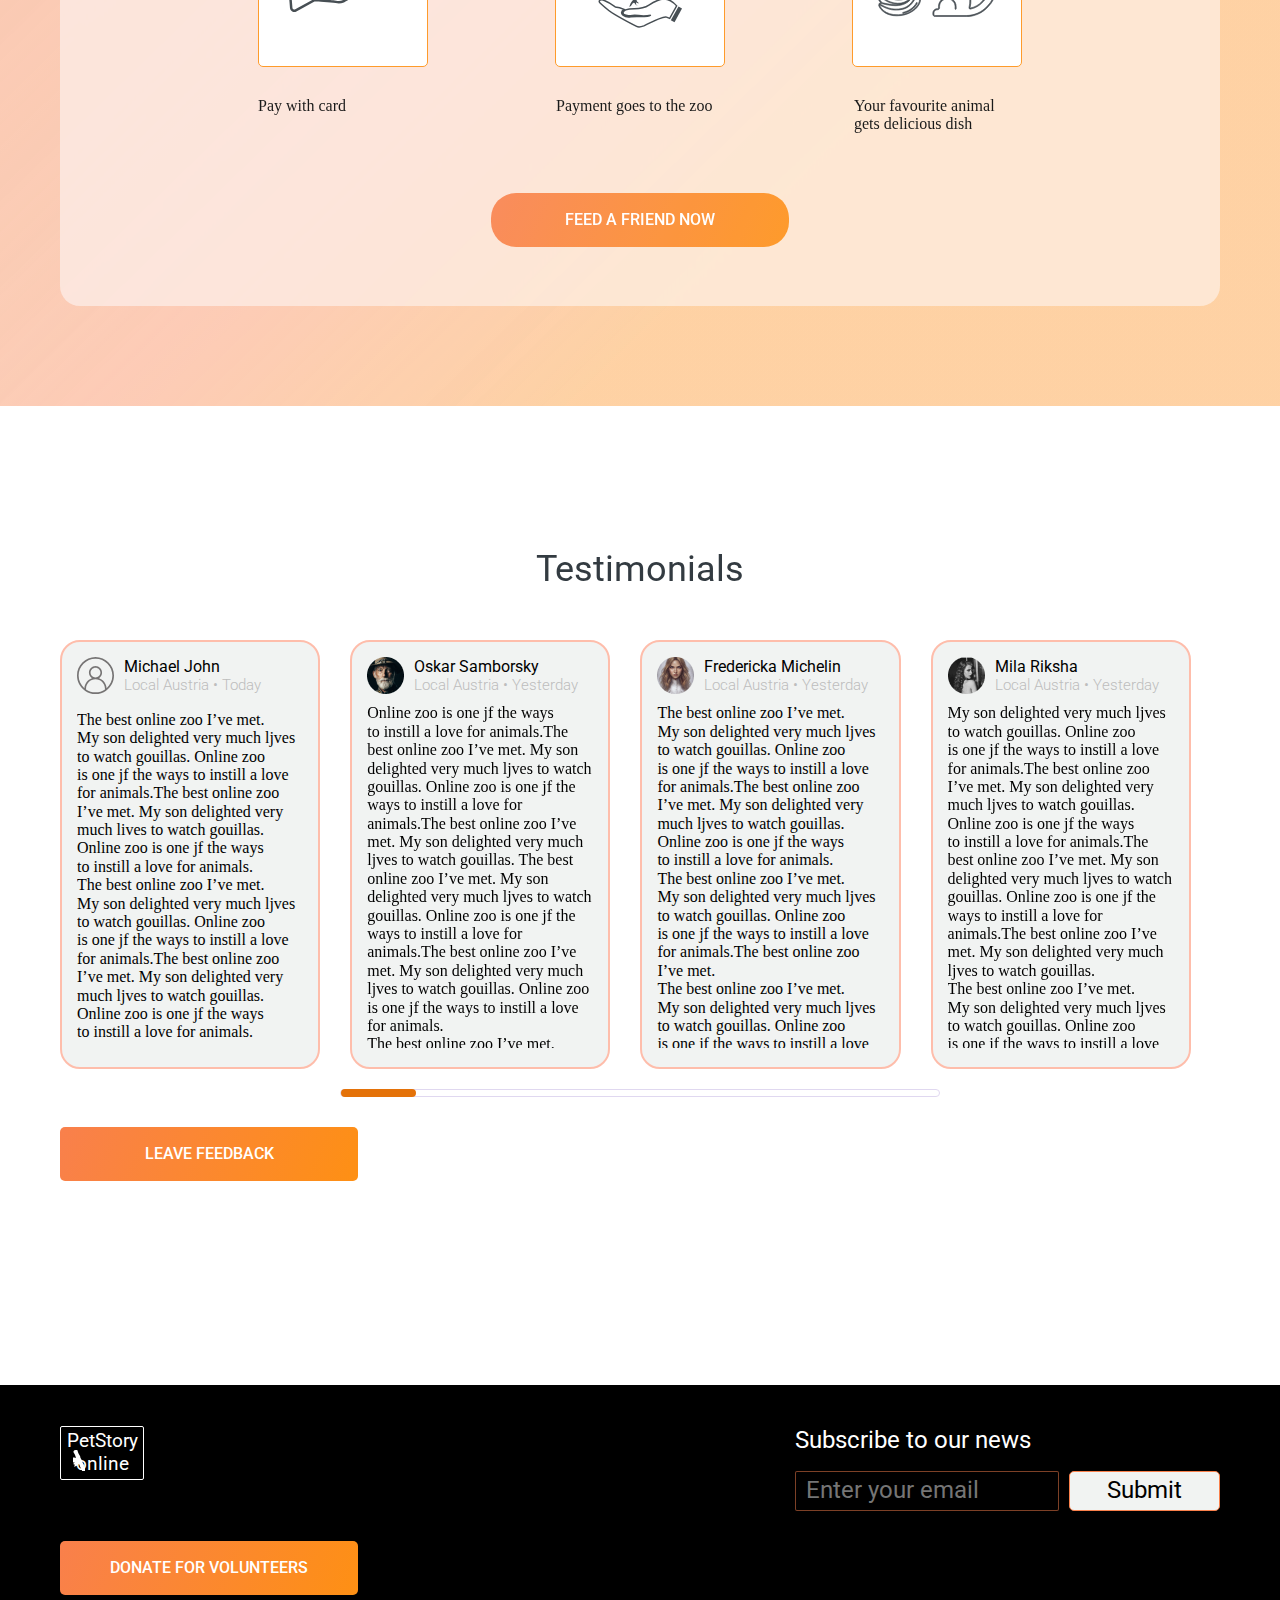
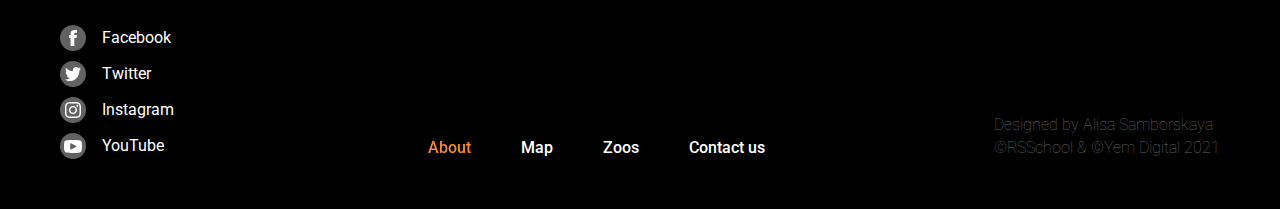
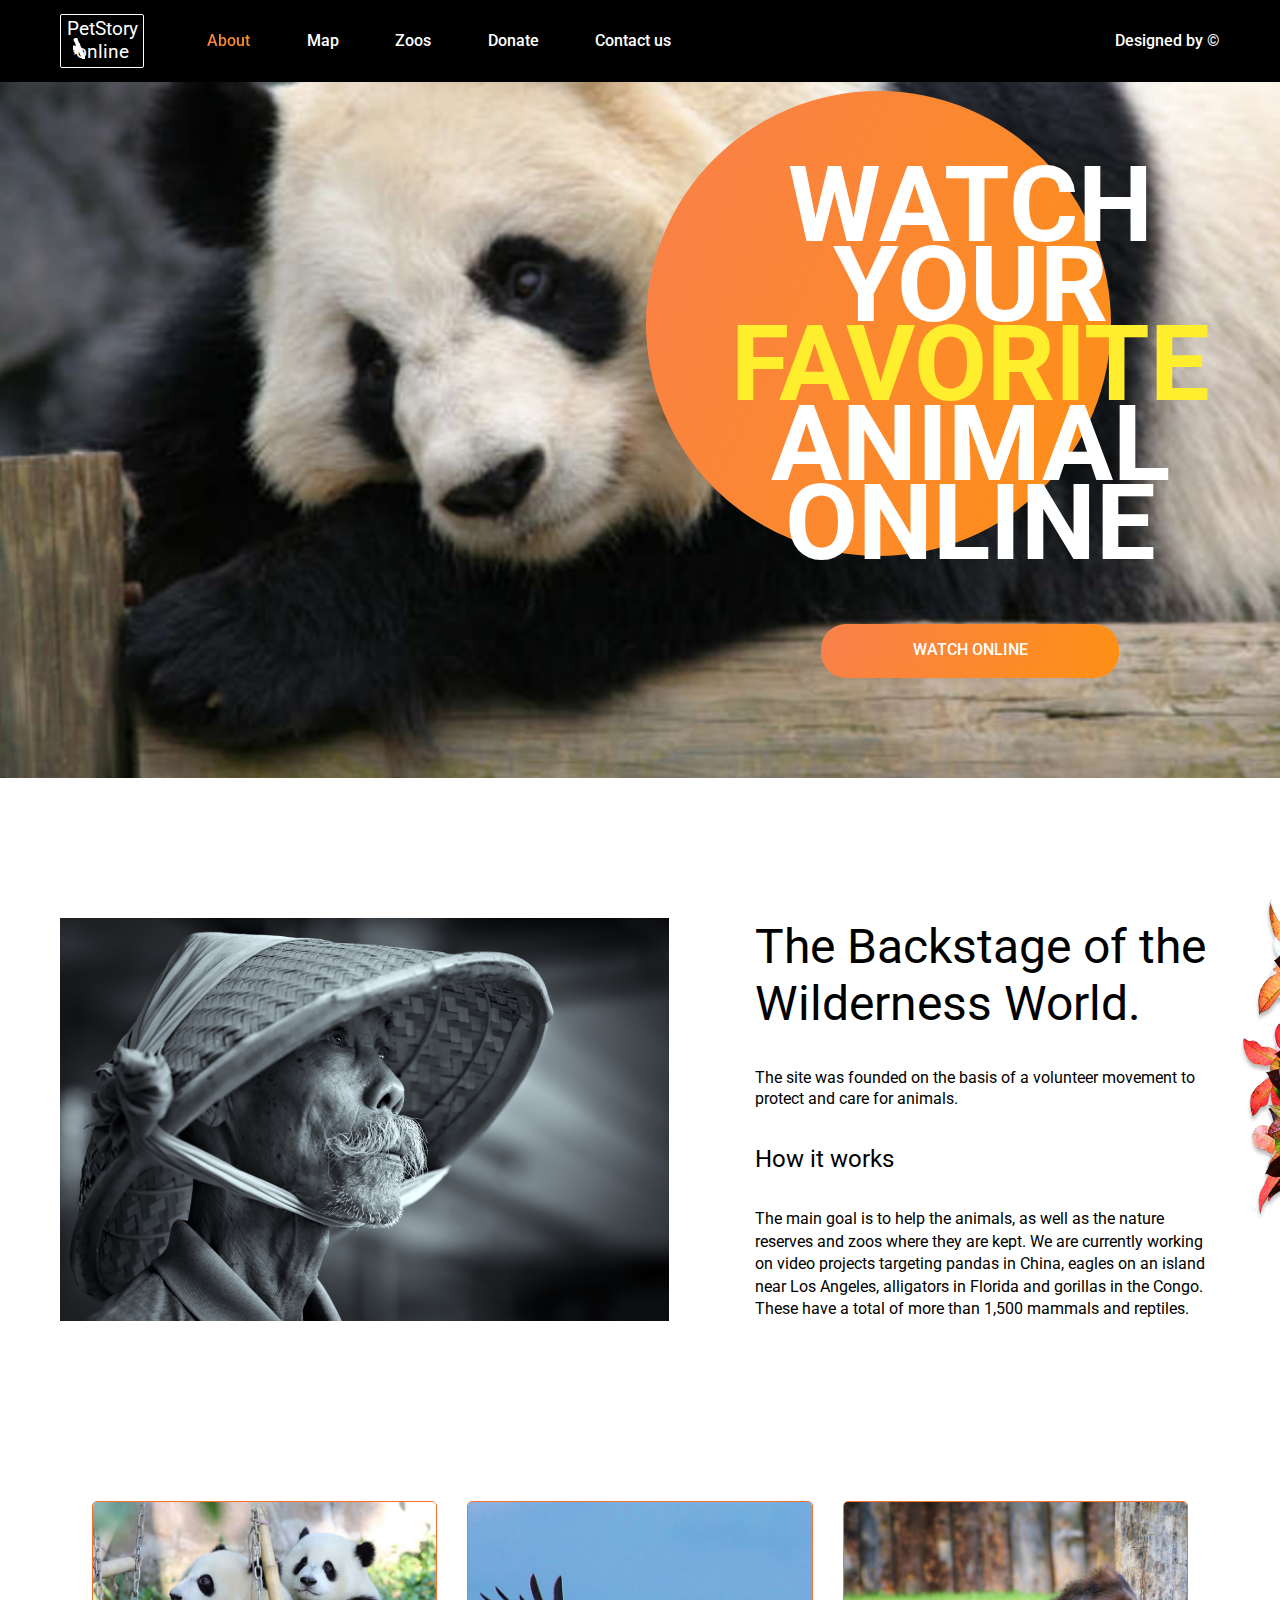
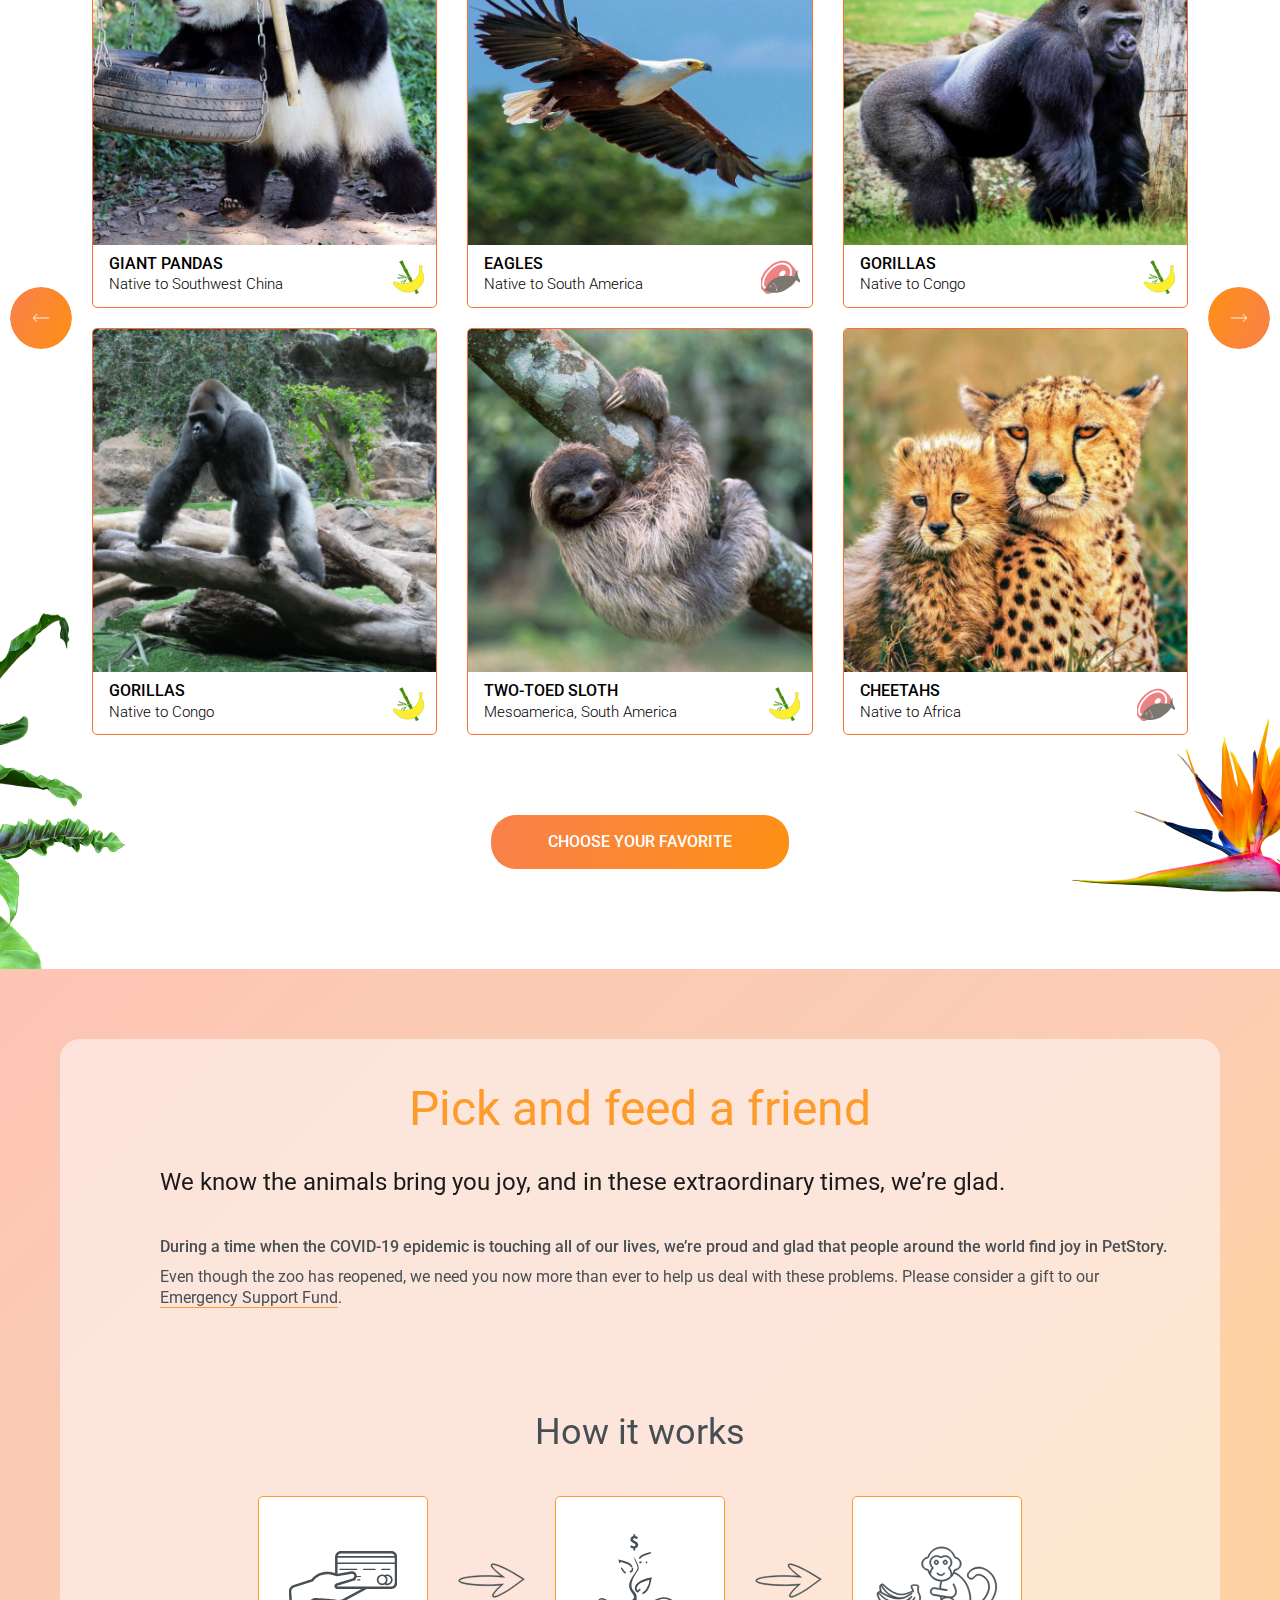
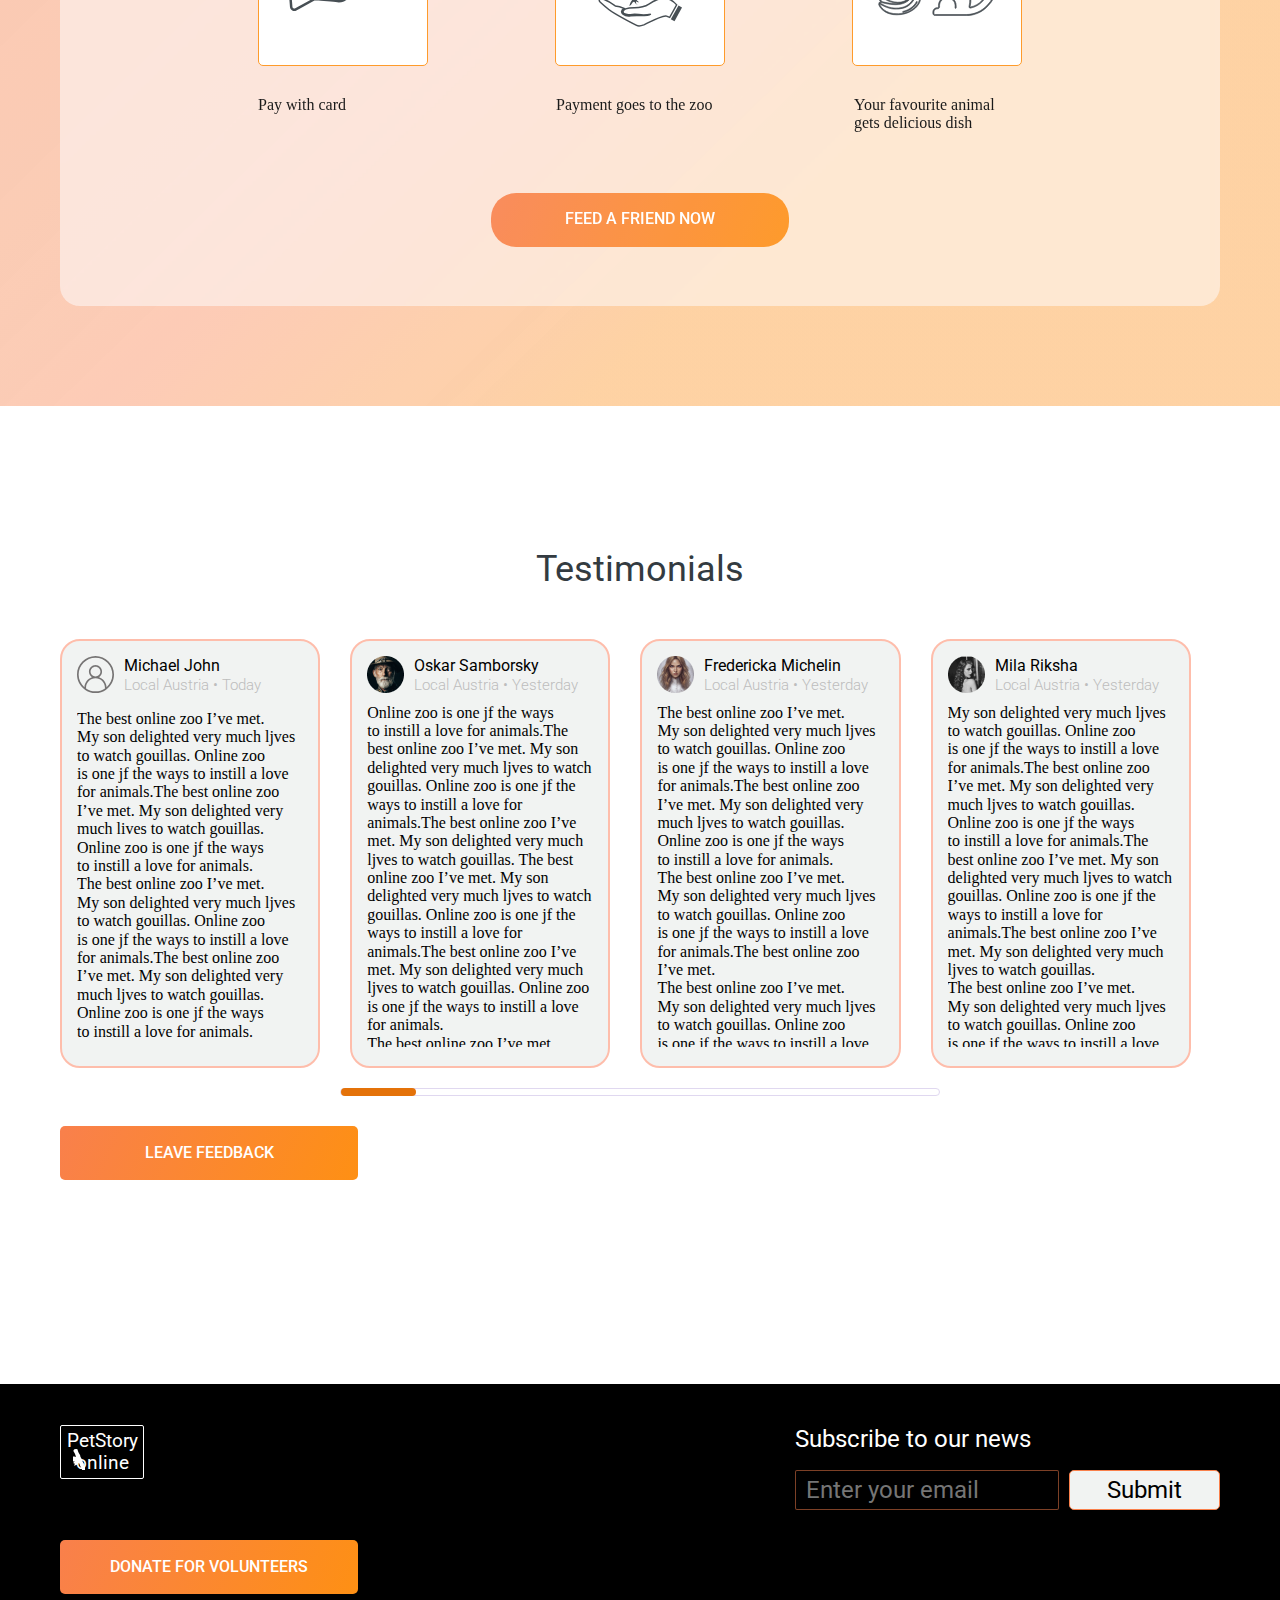
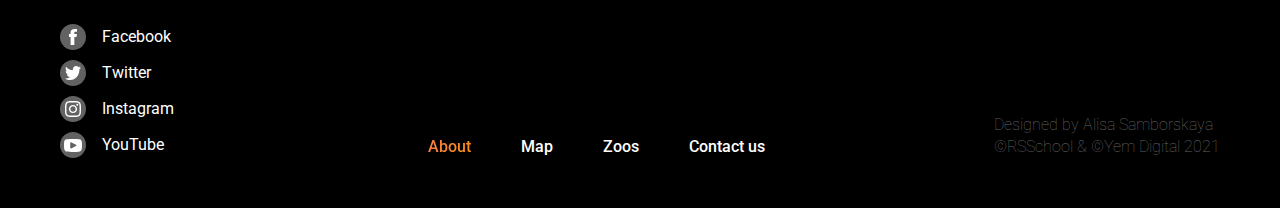
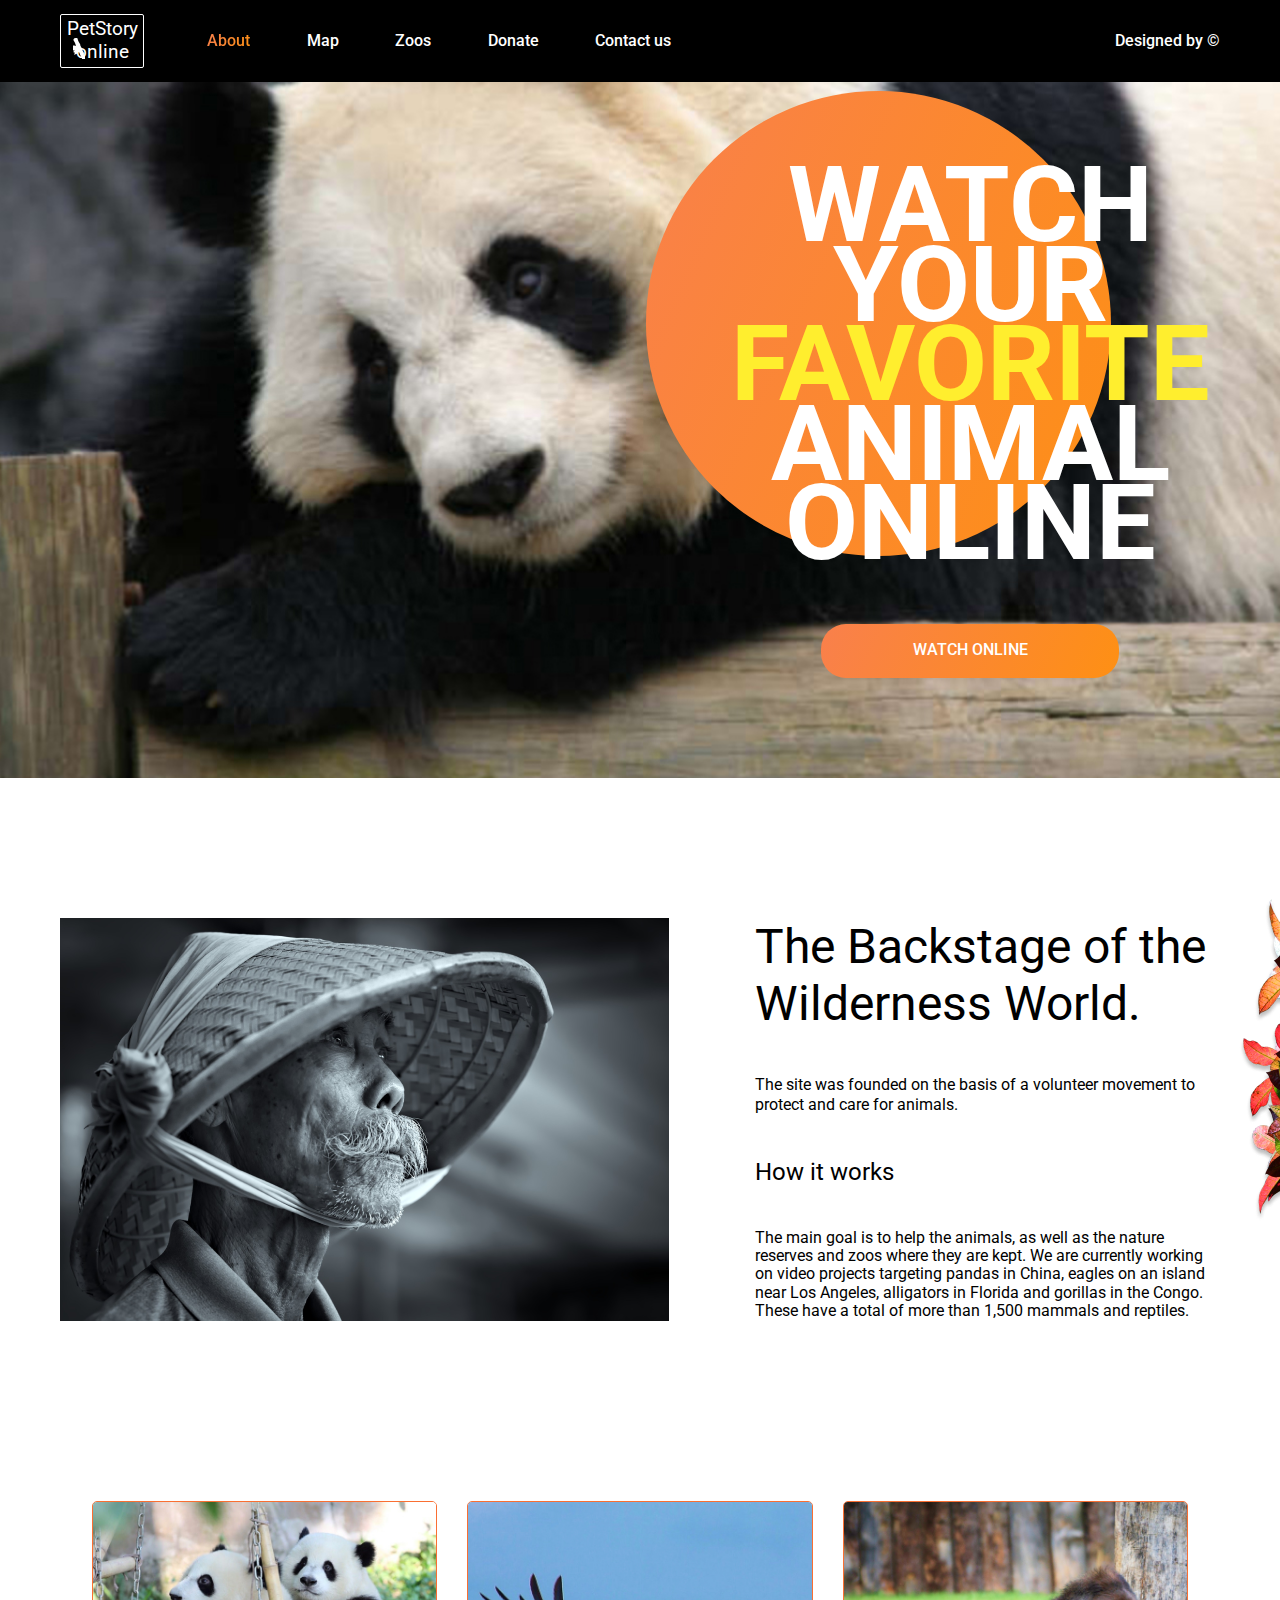
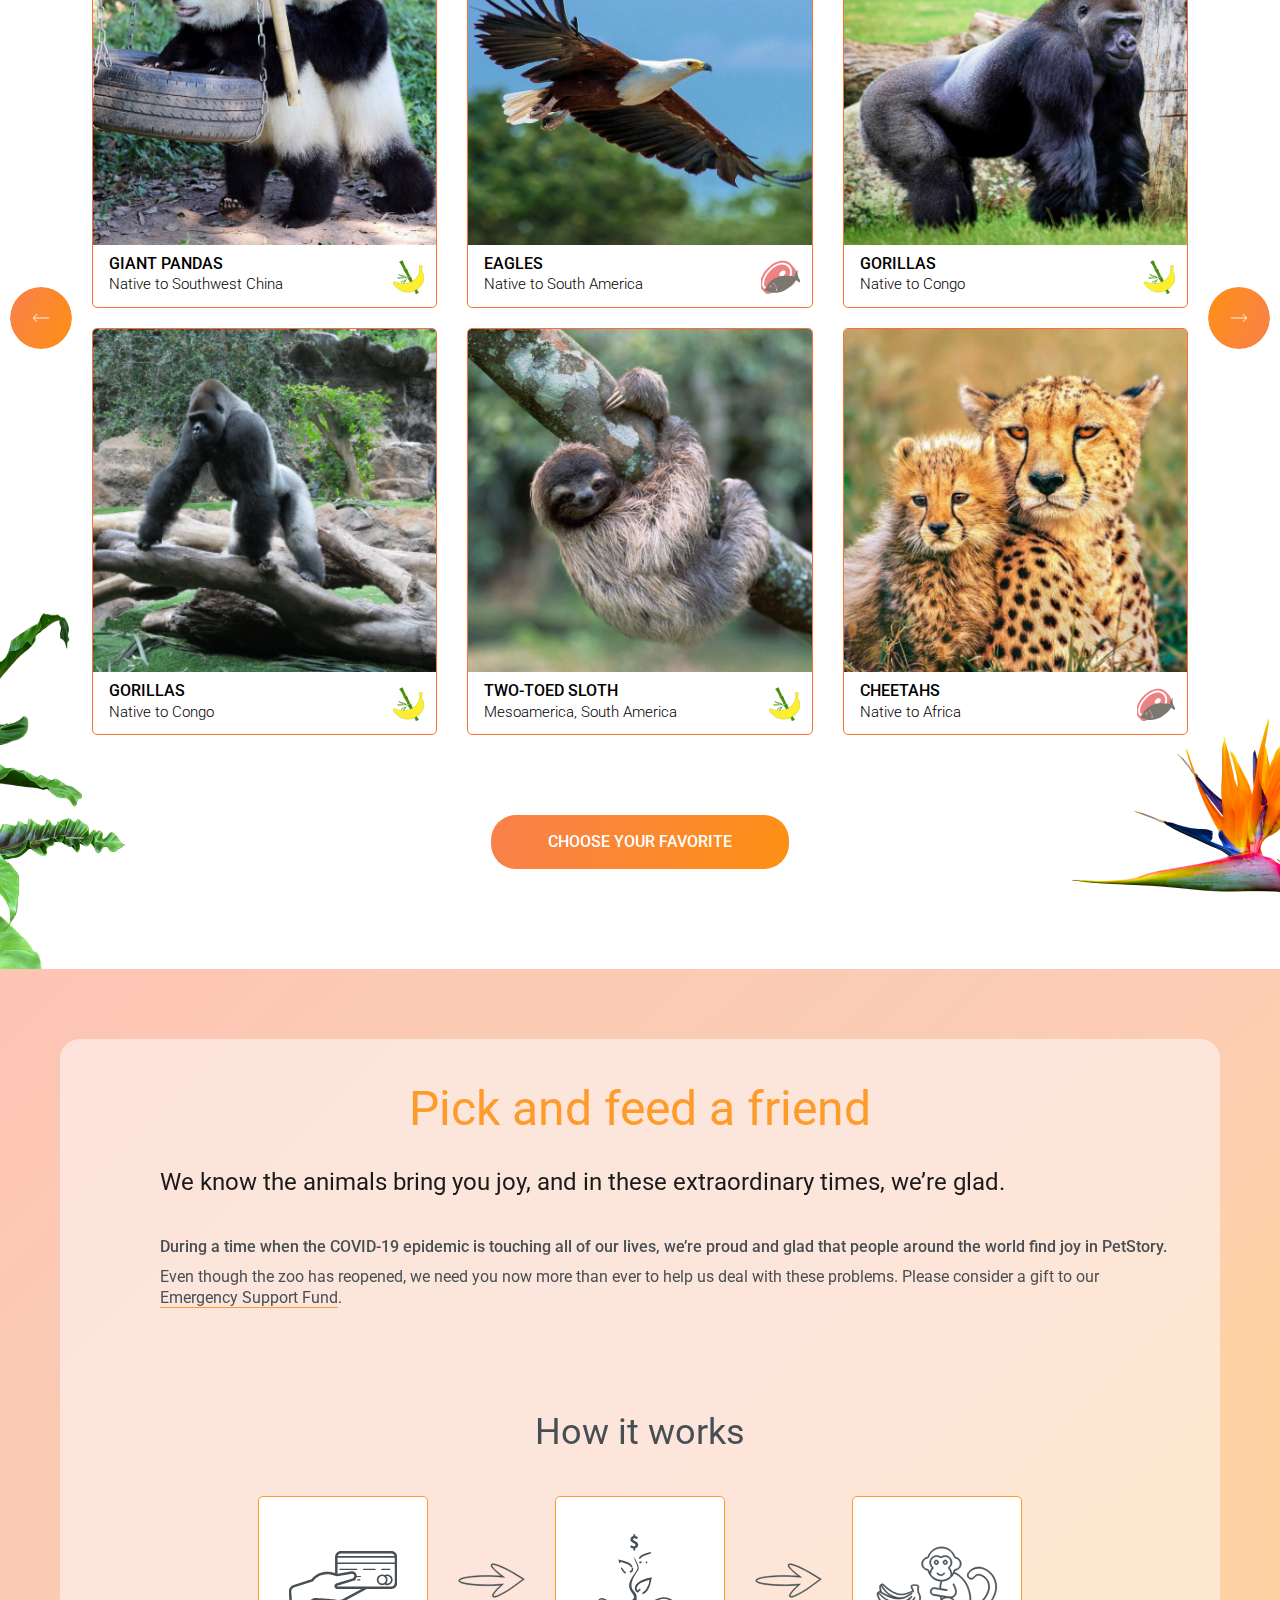
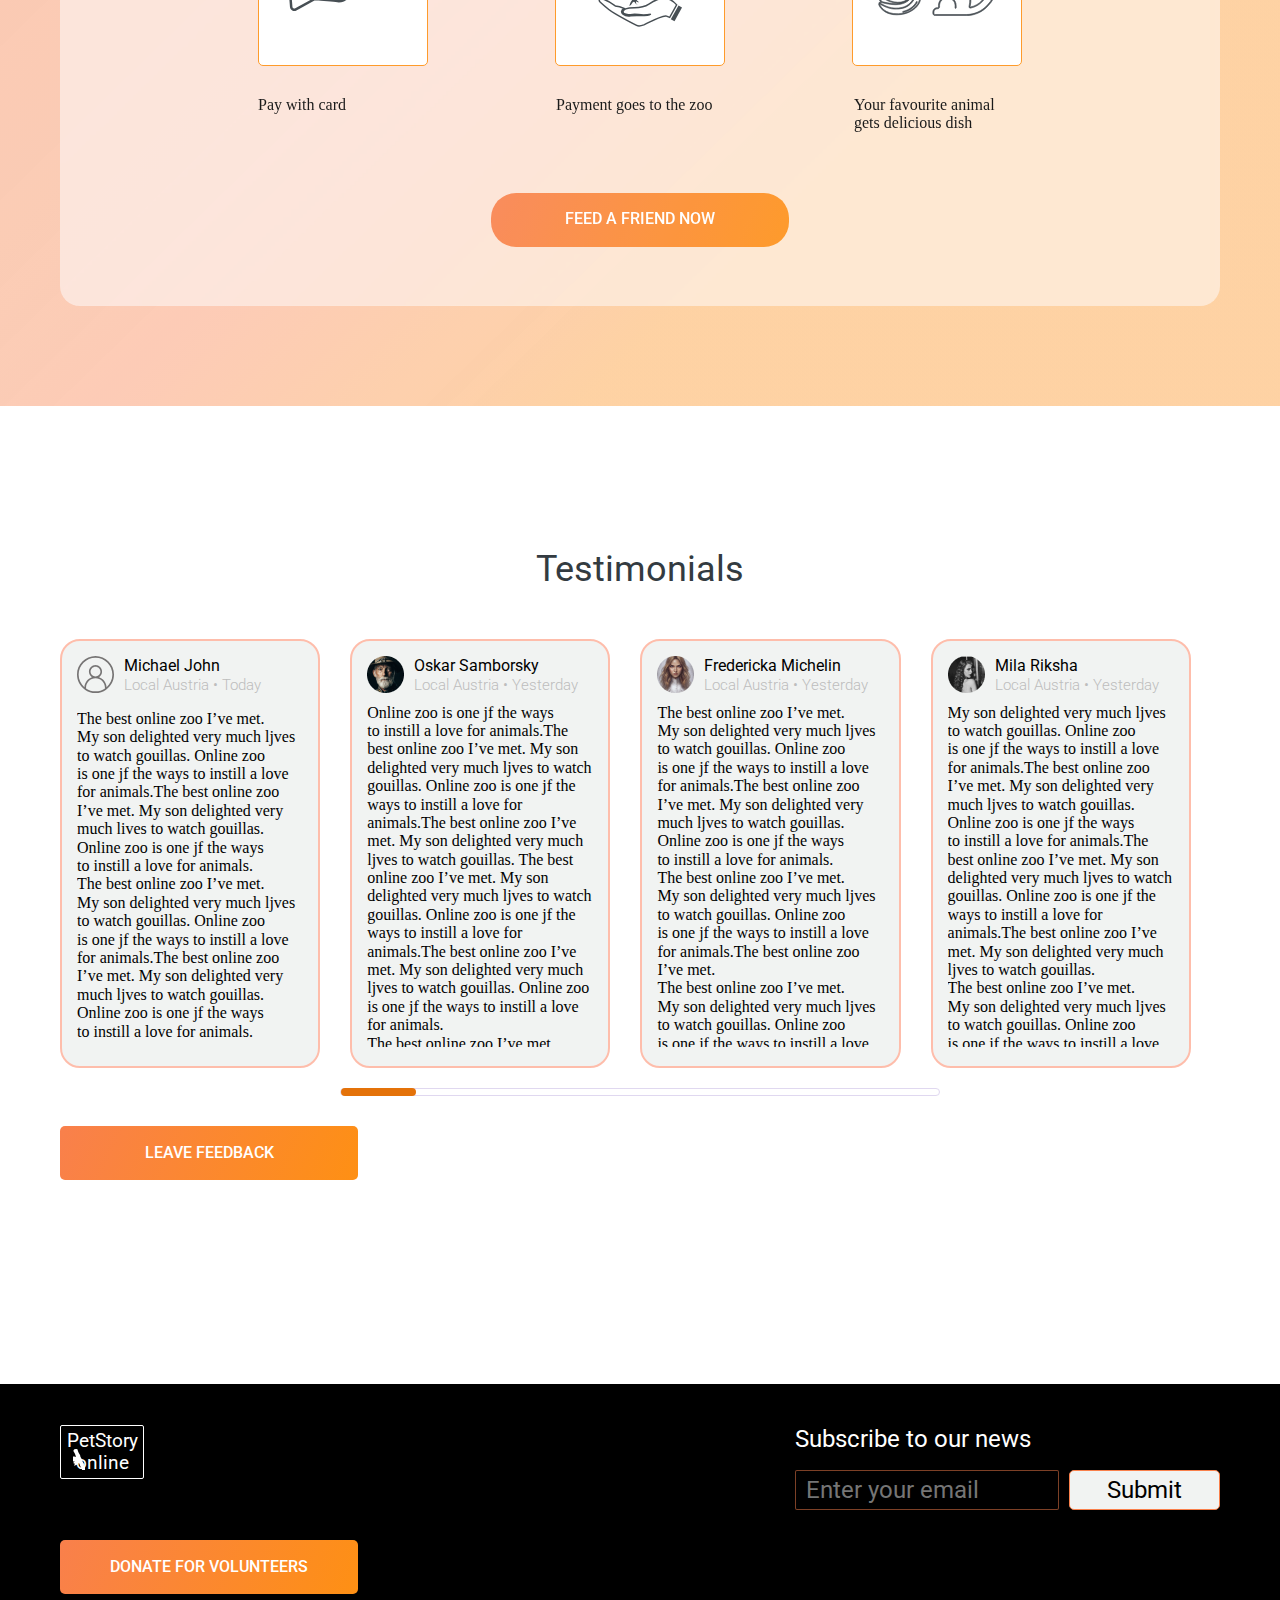
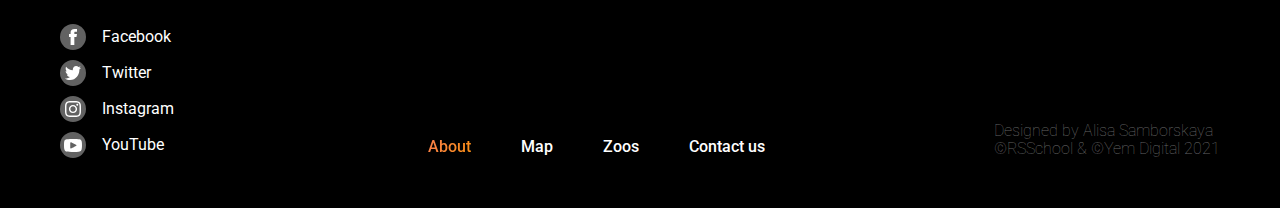
